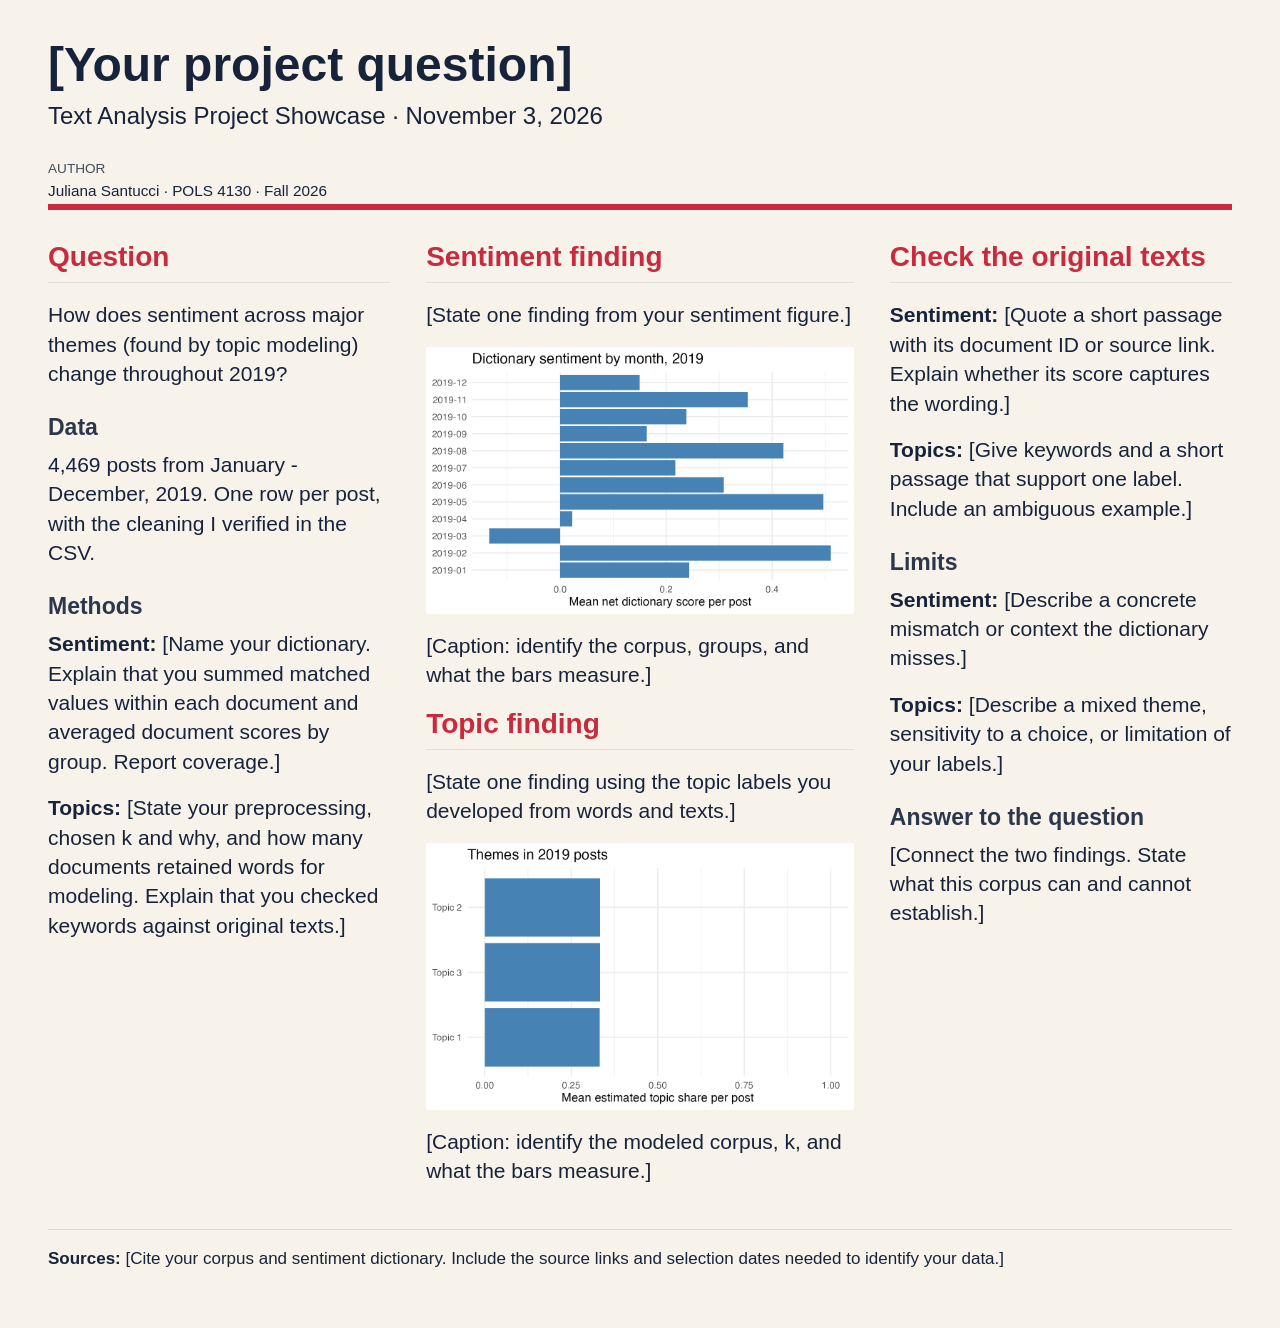
==== research_poster.html @ 929b528f "Add files via upload" ====
<!DOCTYPE html>
<html xmlns="http://www.w3.org/1999/xhtml" lang="en" xml:lang="en"><head>

<meta charset="utf-8">
<meta name="generator" content="quarto-1.9.36">

<meta name="viewport" content="width=device-width, initial-scale=1.0, user-scalable=yes">

<meta name="author" content="Juliana Santucci · POLS 4130 · Fall 2026">

<title>[Your project question]</title>
<style>

code{white-space: pre-wrap;}
span.smallcaps{font-variant: small-caps;}
div.columns{display: flex; gap: min(4vw, 1.5em);}
div.column{flex: auto; overflow-x: auto;}
div.hanging-indent{margin-left: 1.5em; text-indent: -1.5em;}
ul.task-list{list-style: none;}
ul.task-list li input[type="checkbox"] {
width: 0.8em;
margin: 0 0.8em 0.2em -1em;  vertical-align: middle;
}
</style>


<script>/*!
 * clipboard.js v2.0.11
 * https://clipboardjs.com/
 *
 * Licensed MIT © Zeno Rocha
 */
!function(t,e){"object"==typeof exports&&"object"==typeof module?module.exports=e():"function"==typeof define&&define.amd?define([],e):"object"==typeof exports?exports.ClipboardJS=e():t.ClipboardJS=e()}(this,function(){return n={686:function(t,e,n){"use strict";n.d(e,{default:function(){return b}});var e=n(279),i=n.n(e),e=n(370),u=n.n(e),e=n(817),r=n.n(e);function c(t){try{return document.execCommand(t)}catch(t){return}}var a=function(t){t=r()(t);return c("cut"),t};function o(t,e){var n,o,t=(n=t,o="rtl"===document.documentElement.getAttribute("dir"),(t=document.createElement("textarea")).style.fontSize="12pt",t.style.border="0",t.style.padding="0",t.style.margin="0",t.style.position="absolute",t.style[o?"right":"left"]="-9999px",o=window.pageYOffset||document.documentElement.scrollTop,t.style.top="".concat(o,"px"),t.setAttribute("readonly",""),t.value=n,t);return e.container.appendChild(t),e=r()(t),c("copy"),t.remove(),e}var f=function(t){var e=1<arguments.length&&void 0!==arguments[1]?arguments[1]:{container:document.body},n="";return"string"==typeof t?n=o(t,e):t instanceof HTMLInputElement&&!["text","search","url","tel","password"].includes(null==t?void 0:t.type)?n=o(t.value,e):(n=r()(t),c("copy")),n};function l(t){return(l="function"==typeof Symbol&&"symbol"==typeof Symbol.iterator?function(t){return typeof t}:function(t){return t&&"function"==typeof Symbol&&t.constructor===Symbol&&t!==Symbol.prototype?"symbol":typeof t})(t)}var s=function(){var t=0<arguments.length&&void 0!==arguments[0]?arguments[0]:{},e=t.action,n=void 0===e?"copy":e,o=t.container,e=t.target,t=t.text;if("copy"!==n&&"cut"!==n)throw new Error('Invalid "action" value, use either "copy" or "cut"');if(void 0!==e){if(!e||"object"!==l(e)||1!==e.nodeType)throw new Error('Invalid "target" value, use a valid Element');if("copy"===n&&e.hasAttribute("disabled"))throw new Error('Invalid "target" attribute. Please use "readonly" instead of "disabled" attribute');if("cut"===n&&(e.hasAttribute("readonly")||e.hasAttribute("disabled")))throw new Error('Invalid "target" attribute. You can\'t cut text from elements with "readonly" or "disabled" attributes')}return t?f(t,{container:o}):e?"cut"===n?a(e):f(e,{container:o}):void 0};function p(t){return(p="function"==typeof Symbol&&"symbol"==typeof Symbol.iterator?function(t){return typeof t}:function(t){return t&&"function"==typeof Symbol&&t.constructor===Symbol&&t!==Symbol.prototype?"symbol":typeof t})(t)}function d(t,e){for(var n=0;n<e.length;n++){var o=e[n];o.enumerable=o.enumerable||!1,o.configurable=!0,"value"in o&&(o.writable=!0),Object.defineProperty(t,o.key,o)}}function y(t,e){return(y=Object.setPrototypeOf||function(t,e){return t.__proto__=e,t})(t,e)}function h(n){var o=function(){if("undefined"==typeof Reflect||!Reflect.construct)return!1;if(Reflect.construct.sham)return!1;if("function"==typeof Proxy)return!0;try{return Date.prototype.toString.call(Reflect.construct(Date,[],function(){})),!0}catch(t){return!1}}();return function(){var t,e=v(n);return t=o?(t=v(this).constructor,Reflect.construct(e,arguments,t)):e.apply(this,arguments),e=this,!(t=t)||"object"!==p(t)&&"function"!=typeof t?function(t){if(void 0!==t)return t;throw new ReferenceError("this hasn't been initialised - super() hasn't been called")}(e):t}}function v(t){return(v=Object.setPrototypeOf?Object.getPrototypeOf:function(t){return t.__proto__||Object.getPrototypeOf(t)})(t)}function m(t,e){t="data-clipboard-".concat(t);if(e.hasAttribute(t))return e.getAttribute(t)}var b=function(){!function(t,e){if("function"!=typeof e&&null!==e)throw new TypeError("Super expression must either be null or a function");t.prototype=Object.create(e&&e.prototype,{constructor:{value:t,writable:!0,configurable:!0}}),e&&y(t,e)}(r,i());var t,e,n,o=h(r);function r(t,e){var n;return function(t){if(!(t instanceof r))throw new TypeError("Cannot call a class as a function")}(this),(n=o.call(this)).resolveOptions(e),n.listenClick(t),n}return t=r,n=[{key:"copy",value:function(t){var e=1<arguments.length&&void 0!==arguments[1]?arguments[1]:{container:document.body};return f(t,e)}},{key:"cut",value:function(t){return a(t)}},{key:"isSupported",value:function(){var t=0<arguments.length&&void 0!==arguments[0]?arguments[0]:["copy","cut"],t="string"==typeof t?[t]:t,e=!!document.queryCommandSupported;return t.forEach(function(t){e=e&&!!document.queryCommandSupported(t)}),e}}],(e=[{key:"resolveOptions",value:function(){var t=0<arguments.length&&void 0!==arguments[0]?arguments[0]:{};this.action="function"==typeof t.action?t.action:this.defaultAction,this.target="function"==typeof t.target?t.target:this.defaultTarget,this.text="function"==typeof t.text?t.text:this.defaultText,this.container="object"===p(t.container)?t.container:document.body}},{key:"listenClick",value:function(t){var e=this;this.listener=u()(t,"click",function(t){return e.onClick(t)})}},{key:"onClick",value:function(t){var e=t.delegateTarget||t.currentTarget,n=this.action(e)||"copy",t=s({action:n,container:this.container,target:this.target(e),text:this.text(e)});this.emit(t?"success":"error",{action:n,text:t,trigger:e,clearSelection:function(){e&&e.focus(),window.getSelection().removeAllRanges()}})}},{key:"defaultAction",value:function(t){return m("action",t)}},{key:"defaultTarget",value:function(t){t=m("target",t);if(t)return document.querySelector(t)}},{key:"defaultText",value:function(t){return m("text",t)}},{key:"destroy",value:function(){this.listener.destroy()}}])&&d(t.prototype,e),n&&d(t,n),r}()},828:function(t){var e;"undefined"==typeof Element||Element.prototype.matches||((e=Element.prototype).matches=e.matchesSelector||e.mozMatchesSelector||e.msMatchesSelector||e.oMatchesSelector||e.webkitMatchesSelector),t.exports=function(t,e){for(;t&&9!==t.nodeType;){if("function"==typeof t.matches&&t.matches(e))return t;t=t.parentNode}}},438:function(t,e,n){var u=n(828);function i(t,e,n,o,r){var i=function(e,n,t,o){return function(t){t.delegateTarget=u(t.target,n),t.delegateTarget&&o.call(e,t)}}.apply(this,arguments);return t.addEventListener(n,i,r),{destroy:function(){t.removeEventListener(n,i,r)}}}t.exports=function(t,e,n,o,r){return"function"==typeof t.addEventListener?i.apply(null,arguments):"function"==typeof n?i.bind(null,document).apply(null,arguments):("string"==typeof t&&(t=document.querySelectorAll(t)),Array.prototype.map.call(t,function(t){return i(t,e,n,o,r)}))}},879:function(t,n){n.node=function(t){return void 0!==t&&t instanceof HTMLElement&&1===t.nodeType},n.nodeList=function(t){var e=Object.prototype.toString.call(t);return void 0!==t&&("[object NodeList]"===e||"[object HTMLCollection]"===e)&&"length"in t&&(0===t.length||n.node(t[0]))},n.string=function(t){return"string"==typeof t||t instanceof String},n.fn=function(t){return"[object Function]"===Object.prototype.toString.call(t)}},370:function(t,e,n){var f=n(879),l=n(438);t.exports=function(t,e,n){if(!t&&!e&&!n)throw new Error("Missing required arguments");if(!f.string(e))throw new TypeError("Second argument must be a String");if(!f.fn(n))throw new TypeError("Third argument must be a Function");if(f.node(t))return c=e,a=n,(u=t).addEventListener(c,a),{destroy:function(){u.removeEventListener(c,a)}};if(f.nodeList(t))return o=t,r=e,i=n,Array.prototype.forEach.call(o,function(t){t.addEventListener(r,i)}),{destroy:function(){Array.prototype.forEach.call(o,function(t){t.removeEventListener(r,i)})}};if(f.string(t))return t=t,e=e,n=n,l(document.body,t,e,n);throw new TypeError("First argument must be a String, HTMLElement, HTMLCollection, or NodeList");var o,r,i,u,c,a}},817:function(t){t.exports=function(t){var e,n="SELECT"===t.nodeName?(t.focus(),t.value):"INPUT"===t.nodeName||"TEXTAREA"===t.nodeName?((e=t.hasAttribute("readonly"))||t.setAttribute("readonly",""),t.select(),t.setSelectionRange(0,t.value.length),e||t.removeAttribute("readonly"),t.value):(t.hasAttribute("contenteditable")&&t.focus(),n=window.getSelection(),(e=document.createRange()).selectNodeContents(t),n.removeAllRanges(),n.addRange(e),n.toString());return n}},279:function(t){function e(){}e.prototype={on:function(t,e,n){var o=this.e||(this.e={});return(o[t]||(o[t]=[])).push({fn:e,ctx:n}),this},once:function(t,e,n){var o=this;function r(){o.off(t,r),e.apply(n,arguments)}return r._=e,this.on(t,r,n)},emit:function(t){for(var e=[].slice.call(arguments,1),n=((this.e||(this.e={}))[t]||[]).slice(),o=0,r=n.length;o<r;o++)n[o].fn.apply(n[o].ctx,e);return this},off:function(t,e){var n=this.e||(this.e={}),o=n[t],r=[];if(o&&e)for(var i=0,u=o.length;i<u;i++)o[i].fn!==e&&o[i].fn._!==e&&r.push(o[i]);return r.length?n[t]=r:delete n[t],this}},t.exports=e,t.exports.TinyEmitter=e}},r={},o.n=function(t){var e=t&&t.__esModule?function(){return t.default}:function(){return t};return o.d(e,{a:e}),e},o.d=function(t,e){for(var n in e)o.o(e,n)&&!o.o(t,n)&&Object.defineProperty(t,n,{enumerable:!0,get:e[n]})},o.o=function(t,e){return Object.prototype.hasOwnProperty.call(t,e)},o(686).default;function o(t){if(r[t])return r[t].exports;var e=r[t]={exports:{}};return n[t](e,e.exports,o),e.exports}var n,r});</script>
<script src="[data-uri]" type="module"></script>
<script src="[data-uri]" type="module"></script>
<script>/**
 * @popperjs/core v2.11.7 - MIT License
 */

!function(e,t){"object"==typeof exports&&"undefined"!=typeof module?t(exports):"function"==typeof define&&define.amd?define(["exports"],t):t((e="undefined"!=typeof globalThis?globalThis:e||self).Popper={})}(this,(function(e){"use strict";function t(e){if(null==e)return window;if("[object Window]"!==e.toString()){var t=e.ownerDocument;return t&&t.defaultView||window}return e}function n(e){return e instanceof t(e).Element||e instanceof Element}function r(e){return e instanceof t(e).HTMLElement||e instanceof HTMLElement}function o(e){return"undefined"!=typeof ShadowRoot&&(e instanceof t(e).ShadowRoot||e instanceof ShadowRoot)}var i=Math.max,a=Math.min,s=Math.round;function f(){var e=navigator.userAgentData;return null!=e&&e.brands&&Array.isArray(e.brands)?e.brands.map((function(e){return e.brand+"/"+e.version})).join(" "):navigator.userAgent}function c(){return!/^((?!chrome|android).)*safari/i.test(f())}function p(e,o,i){void 0===o&&(o=!1),void 0===i&&(i=!1);var a=e.getBoundingClientRect(),f=1,p=1;o&&r(e)&&(f=e.offsetWidth>0&&s(a.width)/e.offsetWidth||1,p=e.offsetHeight>0&&s(a.height)/e.offsetHeight||1);var u=(n(e)?t(e):window).visualViewport,l=!c()&&i,d=(a.left+(l&&u?u.offsetLeft:0))/f,h=(a.top+(l&&u?u.offsetTop:0))/p,m=a.width/f,v=a.height/p;return{width:m,height:v,top:h,right:d+m,bottom:h+v,left:d,x:d,y:h}}function u(e){var n=t(e);return{scrollLeft:n.pageXOffset,scrollTop:n.pageYOffset}}function l(e){return e?(e.nodeName||"").toLowerCase():null}function d(e){return((n(e)?e.ownerDocument:e.document)||window.document).documentElement}function h(e){return p(d(e)).left+u(e).scrollLeft}function m(e){return t(e).getComputedStyle(e)}function v(e){var t=m(e),n=t.overflow,r=t.overflowX,o=t.overflowY;return/auto|scroll|overlay|hidden/.test(n+o+r)}function y(e,n,o){void 0===o&&(o=!1);var i,a,f=r(n),c=r(n)&&function(e){var t=e.getBoundingClientRect(),n=s(t.width)/e.offsetWidth||1,r=s(t.height)/e.offsetHeight||1;return 1!==n||1!==r}(n),m=d(n),y=p(e,c,o),g={scrollLeft:0,scrollTop:0},b={x:0,y:0};return(f||!f&&!o)&&(("body"!==l(n)||v(m))&&(g=(i=n)!==t(i)&&r(i)?{scrollLeft:(a=i).scrollLeft,scrollTop:a.scrollTop}:u(i)),r(n)?((b=p(n,!0)).x+=n.clientLeft,b.y+=n.clientTop):m&&(b.x=h(m))),{x:y.left+g.scrollLeft-b.x,y:y.top+g.scrollTop-b.y,width:y.width,height:y.height}}function g(e){var t=p(e),n=e.offsetWidth,r=e.offsetHeight;return Math.abs(t.width-n)<=1&&(n=t.width),Math.abs(t.height-r)<=1&&(r=t.height),{x:e.offsetLeft,y:e.offsetTop,width:n,height:r}}function b(e){return"html"===l(e)?e:e.assignedSlot||e.parentNode||(o(e)?e.host:null)||d(e)}function x(e){return["html","body","#document"].indexOf(l(e))>=0?e.ownerDocument.body:r(e)&&v(e)?e:x(b(e))}function w(e,n){var r;void 0===n&&(n=[]);var o=x(e),i=o===(null==(r=e.ownerDocument)?void 0:r.body),a=t(o),s=i?[a].concat(a.visualViewport||[],v(o)?o:[]):o,f=n.concat(s);return i?f:f.concat(w(b(s)))}function O(e){return["table","td","th"].indexOf(l(e))>=0}function j(e){return r(e)&&"fixed"!==m(e).position?e.offsetParent:null}function E(e){for(var n=t(e),i=j(e);i&&O(i)&&"static"===m(i).position;)i=j(i);return i&&("html"===l(i)||"body"===l(i)&&"static"===m(i).position)?n:i||function(e){var t=/firefox/i.test(f());if(/Trident/i.test(f())&&r(e)&&"fixed"===m(e).position)return null;var n=b(e);for(o(n)&&(n=n.host);r(n)&&["html","body"].indexOf(l(n))<0;){var i=m(n);if("none"!==i.transform||"none"!==i.perspective||"paint"===i.contain||-1!==["transform","perspective"].indexOf(i.willChange)||t&&"filter"===i.willChange||t&&i.filter&&"none"!==i.filter)return n;n=n.parentNode}return null}(e)||n}var D="top",A="bottom",L="right",P="left",M="auto",k=[D,A,L,P],W="start",B="end",H="viewport",T="popper",R=k.reduce((function(e,t){return e.concat([t+"-"+W,t+"-"+B])}),[]),S=[].concat(k,[M]).reduce((function(e,t){return e.concat([t,t+"-"+W,t+"-"+B])}),[]),V=["beforeRead","read","afterRead","beforeMain","main","afterMain","beforeWrite","write","afterWrite"];function q(e){var t=new Map,n=new Set,r=[];function o(e){n.add(e.name),[].concat(e.requires||[],e.requiresIfExists||[]).forEach((function(e){if(!n.has(e)){var r=t.get(e);r&&o(r)}})),r.push(e)}return e.forEach((function(e){t.set(e.name,e)})),e.forEach((function(e){n.has(e.name)||o(e)})),r}function C(e){return e.split("-")[0]}function N(e,t){var n=t.getRootNode&&t.getRootNode();if(e.contains(t))return!0;if(n&&o(n)){var r=t;do{if(r&&e.isSameNode(r))return!0;r=r.parentNode||r.host}while(r)}return!1}function I(e){return Object.assign({},e,{left:e.x,top:e.y,right:e.x+e.width,bottom:e.y+e.height})}function _(e,r,o){return r===H?I(function(e,n){var r=t(e),o=d(e),i=r.visualViewport,a=o.clientWidth,s=o.clientHeight,f=0,p=0;if(i){a=i.width,s=i.height;var u=c();(u||!u&&"fixed"===n)&&(f=i.offsetLeft,p=i.offsetTop)}return{width:a,height:s,x:f+h(e),y:p}}(e,o)):n(r)?function(e,t){var n=p(e,!1,"fixed"===t);return n.top=n.top+e.clientTop,n.left=n.left+e.clientLeft,n.bottom=n.top+e.clientHeight,n.right=n.left+e.clientWidth,n.width=e.clientWidth,n.height=e.clientHeight,n.x=n.left,n.y=n.top,n}(r,o):I(function(e){var t,n=d(e),r=u(e),o=null==(t=e.ownerDocument)?void 0:t.body,a=i(n.scrollWidth,n.clientWidth,o?o.scrollWidth:0,o?o.clientWidth:0),s=i(n.scrollHeight,n.clientHeight,o?o.scrollHeight:0,o?o.clientHeight:0),f=-r.scrollLeft+h(e),c=-r.scrollTop;return"rtl"===m(o||n).direction&&(f+=i(n.clientWidth,o?o.clientWidth:0)-a),{width:a,height:s,x:f,y:c}}(d(e)))}function F(e,t,o,s){var f="clippingParents"===t?function(e){var t=w(b(e)),o=["absolute","fixed"].indexOf(m(e).position)>=0&&r(e)?E(e):e;return n(o)?t.filter((function(e){return n(e)&&N(e,o)&&"body"!==l(e)})):[]}(e):[].concat(t),c=[].concat(f,[o]),p=c[0],u=c.reduce((function(t,n){var r=_(e,n,s);return t.top=i(r.top,t.top),t.right=a(r.right,t.right),t.bottom=a(r.bottom,t.bottom),t.left=i(r.left,t.left),t}),_(e,p,s));return u.width=u.right-u.left,u.height=u.bottom-u.top,u.x=u.left,u.y=u.top,u}function U(e){return e.split("-")[1]}function z(e){return["top","bottom"].indexOf(e)>=0?"x":"y"}function X(e){var t,n=e.reference,r=e.element,o=e.placement,i=o?C(o):null,a=o?U(o):null,s=n.x+n.width/2-r.width/2,f=n.y+n.height/2-r.height/2;switch(i){case D:t={x:s,y:n.y-r.height};break;case A:t={x:s,y:n.y+n.height};break;case L:t={x:n.x+n.width,y:f};break;case P:t={x:n.x-r.width,y:f};break;default:t={x:n.x,y:n.y}}var c=i?z(i):null;if(null!=c){var p="y"===c?"height":"width";switch(a){case W:t[c]=t[c]-(n[p]/2-r[p]/2);break;case B:t[c]=t[c]+(n[p]/2-r[p]/2)}}return t}function Y(e){return Object.assign({},{top:0,right:0,bottom:0,left:0},e)}function G(e,t){return t.reduce((function(t,n){return t[n]=e,t}),{})}function J(e,t){void 0===t&&(t={});var r=t,o=r.placement,i=void 0===o?e.placement:o,a=r.strategy,s=void 0===a?e.strategy:a,f=r.boundary,c=void 0===f?"clippingParents":f,u=r.rootBoundary,l=void 0===u?H:u,h=r.elementContext,m=void 0===h?T:h,v=r.altBoundary,y=void 0!==v&&v,g=r.padding,b=void 0===g?0:g,x=Y("number"!=typeof b?b:G(b,k)),w=m===T?"reference":T,O=e.rects.popper,j=e.elements[y?w:m],E=F(n(j)?j:j.contextElement||d(e.elements.popper),c,l,s),P=p(e.elements.reference),M=X({reference:P,element:O,strategy:"absolute",placement:i}),W=I(Object.assign({},O,M)),B=m===T?W:P,R={top:E.top-B.top+x.top,bottom:B.bottom-E.bottom+x.bottom,left:E.left-B.left+x.left,right:B.right-E.right+x.right},S=e.modifiersData.offset;if(m===T&&S){var V=S[i];Object.keys(R).forEach((function(e){var t=[L,A].indexOf(e)>=0?1:-1,n=[D,A].indexOf(e)>=0?"y":"x";R[e]+=V[n]*t}))}return R}var K={placement:"bottom",modifiers:[],strategy:"absolute"};function Q(){for(var e=arguments.length,t=new Array(e),n=0;n<e;n++)t[n]=arguments[n];return!t.some((function(e){return!(e&&"function"==typeof e.getBoundingClientRect)}))}function Z(e){void 0===e&&(e={});var t=e,r=t.defaultModifiers,o=void 0===r?[]:r,i=t.defaultOptions,a=void 0===i?K:i;return function(e,t,r){void 0===r&&(r=a);var i,s,f={placement:"bottom",orderedModifiers:[],options:Object.assign({},K,a),modifiersData:{},elements:{reference:e,popper:t},attributes:{},styles:{}},c=[],p=!1,u={state:f,setOptions:function(r){var i="function"==typeof r?r(f.options):r;l(),f.options=Object.assign({},a,f.options,i),f.scrollParents={reference:n(e)?w(e):e.contextElement?w(e.contextElement):[],popper:w(t)};var s,p,d=function(e){var t=q(e);return V.reduce((function(e,n){return e.concat(t.filter((function(e){return e.phase===n})))}),[])}((s=[].concat(o,f.options.modifiers),p=s.reduce((function(e,t){var n=e[t.name];return e[t.name]=n?Object.assign({},n,t,{options:Object.assign({},n.options,t.options),data:Object.assign({},n.data,t.data)}):t,e}),{}),Object.keys(p).map((function(e){return p[e]}))));return f.orderedModifiers=d.filter((function(e){return e.enabled})),f.orderedModifiers.forEach((function(e){var t=e.name,n=e.options,r=void 0===n?{}:n,o=e.effect;if("function"==typeof o){var i=o({state:f,name:t,instance:u,options:r}),a=function(){};c.push(i||a)}})),u.update()},forceUpdate:function(){if(!p){var e=f.elements,t=e.reference,n=e.popper;if(Q(t,n)){f.rects={reference:y(t,E(n),"fixed"===f.options.strategy),popper:g(n)},f.reset=!1,f.placement=f.options.placement,f.orderedModifiers.forEach((function(e){return f.modifiersData[e.name]=Object.assign({},e.data)}));for(var r=0;r<f.orderedModifiers.length;r++)if(!0!==f.reset){var o=f.orderedModifiers[r],i=o.fn,a=o.options,s=void 0===a?{}:a,c=o.name;"function"==typeof i&&(f=i({state:f,options:s,name:c,instance:u})||f)}else f.reset=!1,r=-1}}},update:(i=function(){return new Promise((function(e){u.forceUpdate(),e(f)}))},function(){return s||(s=new Promise((function(e){Promise.resolve().then((function(){s=void 0,e(i())}))}))),s}),destroy:function(){l(),p=!0}};if(!Q(e,t))return u;function l(){c.forEach((function(e){return e()})),c=[]}return u.setOptions(r).then((function(e){!p&&r.onFirstUpdate&&r.onFirstUpdate(e)})),u}}var $={passive:!0};var ee={name:"eventListeners",enabled:!0,phase:"write",fn:function(){},effect:function(e){var n=e.state,r=e.instance,o=e.options,i=o.scroll,a=void 0===i||i,s=o.resize,f=void 0===s||s,c=t(n.elements.popper),p=[].concat(n.scrollParents.reference,n.scrollParents.popper);return a&&p.forEach((function(e){e.addEventListener("scroll",r.update,$)})),f&&c.addEventListener("resize",r.update,$),function(){a&&p.forEach((function(e){e.removeEventListener("scroll",r.update,$)})),f&&c.removeEventListener("resize",r.update,$)}},data:{}};var te={name:"popperOffsets",enabled:!0,phase:"read",fn:function(e){var t=e.state,n=e.name;t.modifiersData[n]=X({reference:t.rects.reference,element:t.rects.popper,strategy:"absolute",placement:t.placement})},data:{}},ne={top:"auto",right:"auto",bottom:"auto",left:"auto"};function re(e){var n,r=e.popper,o=e.popperRect,i=e.placement,a=e.variation,f=e.offsets,c=e.position,p=e.gpuAcceleration,u=e.adaptive,l=e.roundOffsets,h=e.isFixed,v=f.x,y=void 0===v?0:v,g=f.y,b=void 0===g?0:g,x="function"==typeof l?l({x:y,y:b}):{x:y,y:b};y=x.x,b=x.y;var w=f.hasOwnProperty("x"),O=f.hasOwnProperty("y"),j=P,M=D,k=window;if(u){var W=E(r),H="clientHeight",T="clientWidth";if(W===t(r)&&"static"!==m(W=d(r)).position&&"absolute"===c&&(H="scrollHeight",T="scrollWidth"),W=W,i===D||(i===P||i===L)&&a===B)M=A,b-=(h&&W===k&&k.visualViewport?k.visualViewport.height:W[H])-o.height,b*=p?1:-1;if(i===P||(i===D||i===A)&&a===B)j=L,y-=(h&&W===k&&k.visualViewport?k.visualViewport.width:W[T])-o.width,y*=p?1:-1}var R,S=Object.assign({position:c},u&&ne),V=!0===l?function(e,t){var n=e.x,r=e.y,o=t.devicePixelRatio||1;return{x:s(n*o)/o||0,y:s(r*o)/o||0}}({x:y,y:b},t(r)):{x:y,y:b};return y=V.x,b=V.y,p?Object.assign({},S,((R={})[M]=O?"0":"",R[j]=w?"0":"",R.transform=(k.devicePixelRatio||1)<=1?"translate("+y+"px, "+b+"px)":"translate3d("+y+"px, "+b+"px, 0)",R)):Object.assign({},S,((n={})[M]=O?b+"px":"",n[j]=w?y+"px":"",n.transform="",n))}var oe={name:"computeStyles",enabled:!0,phase:"beforeWrite",fn:function(e){var t=e.state,n=e.options,r=n.gpuAcceleration,o=void 0===r||r,i=n.adaptive,a=void 0===i||i,s=n.roundOffsets,f=void 0===s||s,c={placement:C(t.placement),variation:U(t.placement),popper:t.elements.popper,popperRect:t.rects.popper,gpuAcceleration:o,isFixed:"fixed"===t.options.strategy};null!=t.modifiersData.popperOffsets&&(t.styles.popper=Object.assign({},t.styles.popper,re(Object.assign({},c,{offsets:t.modifiersData.popperOffsets,position:t.options.strategy,adaptive:a,roundOffsets:f})))),null!=t.modifiersData.arrow&&(t.styles.arrow=Object.assign({},t.styles.arrow,re(Object.assign({},c,{offsets:t.modifiersData.arrow,position:"absolute",adaptive:!1,roundOffsets:f})))),t.attributes.popper=Object.assign({},t.attributes.popper,{"data-popper-placement":t.placement})},data:{}};var ie={name:"applyStyles",enabled:!0,phase:"write",fn:function(e){var t=e.state;Object.keys(t.elements).forEach((function(e){var n=t.styles[e]||{},o=t.attributes[e]||{},i=t.elements[e];r(i)&&l(i)&&(Object.assign(i.style,n),Object.keys(o).forEach((function(e){var t=o[e];!1===t?i.removeAttribute(e):i.setAttribute(e,!0===t?"":t)})))}))},effect:function(e){var t=e.state,n={popper:{position:t.options.strategy,left:"0",top:"0",margin:"0"},arrow:{position:"absolute"},reference:{}};return Object.assign(t.elements.popper.style,n.popper),t.styles=n,t.elements.arrow&&Object.assign(t.elements.arrow.style,n.arrow),function(){Object.keys(t.elements).forEach((function(e){var o=t.elements[e],i=t.attributes[e]||{},a=Object.keys(t.styles.hasOwnProperty(e)?t.styles[e]:n[e]).reduce((function(e,t){return e[t]="",e}),{});r(o)&&l(o)&&(Object.assign(o.style,a),Object.keys(i).forEach((function(e){o.removeAttribute(e)})))}))}},requires:["computeStyles"]};var ae={name:"offset",enabled:!0,phase:"main",requires:["popperOffsets"],fn:function(e){var t=e.state,n=e.options,r=e.name,o=n.offset,i=void 0===o?[0,0]:o,a=S.reduce((function(e,n){return e[n]=function(e,t,n){var r=C(e),o=[P,D].indexOf(r)>=0?-1:1,i="function"==typeof n?n(Object.assign({},t,{placement:e})):n,a=i[0],s=i[1];return a=a||0,s=(s||0)*o,[P,L].indexOf(r)>=0?{x:s,y:a}:{x:a,y:s}}(n,t.rects,i),e}),{}),s=a[t.placement],f=s.x,c=s.y;null!=t.modifiersData.popperOffsets&&(t.modifiersData.popperOffsets.x+=f,t.modifiersData.popperOffsets.y+=c),t.modifiersData[r]=a}},se={left:"right",right:"left",bottom:"top",top:"bottom"};function fe(e){return e.replace(/left|right|bottom|top/g,(function(e){return se[e]}))}var ce={start:"end",end:"start"};function pe(e){return e.replace(/start|end/g,(function(e){return ce[e]}))}function ue(e,t){void 0===t&&(t={});var n=t,r=n.placement,o=n.boundary,i=n.rootBoundary,a=n.padding,s=n.flipVariations,f=n.allowedAutoPlacements,c=void 0===f?S:f,p=U(r),u=p?s?R:R.filter((function(e){return U(e)===p})):k,l=u.filter((function(e){return c.indexOf(e)>=0}));0===l.length&&(l=u);var d=l.reduce((function(t,n){return t[n]=J(e,{placement:n,boundary:o,rootBoundary:i,padding:a})[C(n)],t}),{});return Object.keys(d).sort((function(e,t){return d[e]-d[t]}))}var le={name:"flip",enabled:!0,phase:"main",fn:function(e){var t=e.state,n=e.options,r=e.name;if(!t.modifiersData[r]._skip){for(var o=n.mainAxis,i=void 0===o||o,a=n.altAxis,s=void 0===a||a,f=n.fallbackPlacements,c=n.padding,p=n.boundary,u=n.rootBoundary,l=n.altBoundary,d=n.flipVariations,h=void 0===d||d,m=n.allowedAutoPlacements,v=t.options.placement,y=C(v),g=f||(y===v||!h?[fe(v)]:function(e){if(C(e)===M)return[];var t=fe(e);return[pe(e),t,pe(t)]}(v)),b=[v].concat(g).reduce((function(e,n){return e.concat(C(n)===M?ue(t,{placement:n,boundary:p,rootBoundary:u,padding:c,flipVariations:h,allowedAutoPlacements:m}):n)}),[]),x=t.rects.reference,w=t.rects.popper,O=new Map,j=!0,E=b[0],k=0;k<b.length;k++){var B=b[k],H=C(B),T=U(B)===W,R=[D,A].indexOf(H)>=0,S=R?"width":"height",V=J(t,{placement:B,boundary:p,rootBoundary:u,altBoundary:l,padding:c}),q=R?T?L:P:T?A:D;x[S]>w[S]&&(q=fe(q));var N=fe(q),I=[];if(i&&I.push(V[H]<=0),s&&I.push(V[q]<=0,V[N]<=0),I.every((function(e){return e}))){E=B,j=!1;break}O.set(B,I)}if(j)for(var _=function(e){var t=b.find((function(t){var n=O.get(t);if(n)return n.slice(0,e).every((function(e){return e}))}));if(t)return E=t,"break"},F=h?3:1;F>0;F--){if("break"===_(F))break}t.placement!==E&&(t.modifiersData[r]._skip=!0,t.placement=E,t.reset=!0)}},requiresIfExists:["offset"],data:{_skip:!1}};function de(e,t,n){return i(e,a(t,n))}var he={name:"preventOverflow",enabled:!0,phase:"main",fn:function(e){var t=e.state,n=e.options,r=e.name,o=n.mainAxis,s=void 0===o||o,f=n.altAxis,c=void 0!==f&&f,p=n.boundary,u=n.rootBoundary,l=n.altBoundary,d=n.padding,h=n.tether,m=void 0===h||h,v=n.tetherOffset,y=void 0===v?0:v,b=J(t,{boundary:p,rootBoundary:u,padding:d,altBoundary:l}),x=C(t.placement),w=U(t.placement),O=!w,j=z(x),M="x"===j?"y":"x",k=t.modifiersData.popperOffsets,B=t.rects.reference,H=t.rects.popper,T="function"==typeof y?y(Object.assign({},t.rects,{placement:t.placement})):y,R="number"==typeof T?{mainAxis:T,altAxis:T}:Object.assign({mainAxis:0,altAxis:0},T),S=t.modifiersData.offset?t.modifiersData.offset[t.placement]:null,V={x:0,y:0};if(k){if(s){var q,N="y"===j?D:P,I="y"===j?A:L,_="y"===j?"height":"width",F=k[j],X=F+b[N],Y=F-b[I],G=m?-H[_]/2:0,K=w===W?B[_]:H[_],Q=w===W?-H[_]:-B[_],Z=t.elements.arrow,$=m&&Z?g(Z):{width:0,height:0},ee=t.modifiersData["arrow#persistent"]?t.modifiersData["arrow#persistent"].padding:{top:0,right:0,bottom:0,left:0},te=ee[N],ne=ee[I],re=de(0,B[_],$[_]),oe=O?B[_]/2-G-re-te-R.mainAxis:K-re-te-R.mainAxis,ie=O?-B[_]/2+G+re+ne+R.mainAxis:Q+re+ne+R.mainAxis,ae=t.elements.arrow&&E(t.elements.arrow),se=ae?"y"===j?ae.clientTop||0:ae.clientLeft||0:0,fe=null!=(q=null==S?void 0:S[j])?q:0,ce=F+ie-fe,pe=de(m?a(X,F+oe-fe-se):X,F,m?i(Y,ce):Y);k[j]=pe,V[j]=pe-F}if(c){var ue,le="x"===j?D:P,he="x"===j?A:L,me=k[M],ve="y"===M?"height":"width",ye=me+b[le],ge=me-b[he],be=-1!==[D,P].indexOf(x),xe=null!=(ue=null==S?void 0:S[M])?ue:0,we=be?ye:me-B[ve]-H[ve]-xe+R.altAxis,Oe=be?me+B[ve]+H[ve]-xe-R.altAxis:ge,je=m&&be?function(e,t,n){var r=de(e,t,n);return r>n?n:r}(we,me,Oe):de(m?we:ye,me,m?Oe:ge);k[M]=je,V[M]=je-me}t.modifiersData[r]=V}},requiresIfExists:["offset"]};var me={name:"arrow",enabled:!0,phase:"main",fn:function(e){var t,n=e.state,r=e.name,o=e.options,i=n.elements.arrow,a=n.modifiersData.popperOffsets,s=C(n.placement),f=z(s),c=[P,L].indexOf(s)>=0?"height":"width";if(i&&a){var p=function(e,t){return Y("number"!=typeof(e="function"==typeof e?e(Object.assign({},t.rects,{placement:t.placement})):e)?e:G(e,k))}(o.padding,n),u=g(i),l="y"===f?D:P,d="y"===f?A:L,h=n.rects.reference[c]+n.rects.reference[f]-a[f]-n.rects.popper[c],m=a[f]-n.rects.reference[f],v=E(i),y=v?"y"===f?v.clientHeight||0:v.clientWidth||0:0,b=h/2-m/2,x=p[l],w=y-u[c]-p[d],O=y/2-u[c]/2+b,j=de(x,O,w),M=f;n.modifiersData[r]=((t={})[M]=j,t.centerOffset=j-O,t)}},effect:function(e){var t=e.state,n=e.options.element,r=void 0===n?"[data-popper-arrow]":n;null!=r&&("string"!=typeof r||(r=t.elements.popper.querySelector(r)))&&N(t.elements.popper,r)&&(t.elements.arrow=r)},requires:["popperOffsets"],requiresIfExists:["preventOverflow"]};function ve(e,t,n){return void 0===n&&(n={x:0,y:0}),{top:e.top-t.height-n.y,right:e.right-t.width+n.x,bottom:e.bottom-t.height+n.y,left:e.left-t.width-n.x}}function ye(e){return[D,L,A,P].some((function(t){return e[t]>=0}))}var ge={name:"hide",enabled:!0,phase:"main",requiresIfExists:["preventOverflow"],fn:function(e){var t=e.state,n=e.name,r=t.rects.reference,o=t.rects.popper,i=t.modifiersData.preventOverflow,a=J(t,{elementContext:"reference"}),s=J(t,{altBoundary:!0}),f=ve(a,r),c=ve(s,o,i),p=ye(f),u=ye(c);t.modifiersData[n]={referenceClippingOffsets:f,popperEscapeOffsets:c,isReferenceHidden:p,hasPopperEscaped:u},t.attributes.popper=Object.assign({},t.attributes.popper,{"data-popper-reference-hidden":p,"data-popper-escaped":u})}},be=Z({defaultModifiers:[ee,te,oe,ie]}),xe=[ee,te,oe,ie,ae,le,he,me,ge],we=Z({defaultModifiers:xe});e.applyStyles=ie,e.arrow=me,e.computeStyles=oe,e.createPopper=we,e.createPopperLite=be,e.defaultModifiers=xe,e.detectOverflow=J,e.eventListeners=ee,e.flip=le,e.hide=ge,e.offset=ae,e.popperGenerator=Z,e.popperOffsets=te,e.preventOverflow=he,Object.defineProperty(e,"__esModule",{value:!0})}));

</script>
<script>!function(e,t){"object"==typeof exports&&"undefined"!=typeof module?module.exports=t(require("@popperjs/core")):"function"==typeof define&&define.amd?define(["@popperjs/core"],t):(e=e||self).tippy=t(e.Popper)}(this,(function(e){"use strict";var t={passive:!0,capture:!0},n=function(){return document.body};function r(e,t,n){if(Array.isArray(e)){var r=e[t];return null==r?Array.isArray(n)?n[t]:n:r}return e}function o(e,t){var n={}.toString.call(e);return 0===n.indexOf("[object")&&n.indexOf(t+"]")>-1}function i(e,t){return"function"==typeof e?e.apply(void 0,t):e}function a(e,t){return 0===t?e:function(r){clearTimeout(n),n=setTimeout((function(){e(r)}),t)};var n}function s(e,t){var n=Object.assign({},e);return t.forEach((function(e){delete n[e]})),n}function u(e){return[].concat(e)}function c(e,t){-1===e.indexOf(t)&&e.push(t)}function p(e){return e.split("-")[0]}function f(e){return[].slice.call(e)}function l(e){return Object.keys(e).reduce((function(t,n){return void 0!==e[n]&&(t[n]=e[n]),t}),{})}function d(){return document.createElement("div")}function v(e){return["Element","Fragment"].some((function(t){return o(e,t)}))}function m(e){return o(e,"MouseEvent")}function g(e){return!(!e||!e._tippy||e._tippy.reference!==e)}function h(e){return v(e)?[e]:function(e){return o(e,"NodeList")}(e)?f(e):Array.isArray(e)?e:f(document.querySelectorAll(e))}function b(e,t){e.forEach((function(e){e&&(e.style.transitionDuration=t+"ms")}))}function y(e,t){e.forEach((function(e){e&&e.setAttribute("data-state",t)}))}function w(e){var t,n=u(e)[0];return null!=n&&null!=(t=n.ownerDocument)&&t.body?n.ownerDocument:document}function E(e,t,n){var r=t+"EventListener";["transitionend","webkitTransitionEnd"].forEach((function(t){e[r](t,n)}))}function O(e,t){for(var n=t;n;){var r;if(e.contains(n))return!0;n=null==n.getRootNode||null==(r=n.getRootNode())?void 0:r.host}return!1}var x={isTouch:!1},C=0;function T(){x.isTouch||(x.isTouch=!0,window.performance&&document.addEventListener("mousemove",A))}function A(){var e=performance.now();e-C<20&&(x.isTouch=!1,document.removeEventListener("mousemove",A)),C=e}function L(){var e=document.activeElement;if(g(e)){var t=e._tippy;e.blur&&!t.state.isVisible&&e.blur()}}var D=!!("undefined"!=typeof window&&"undefined"!=typeof document)&&!!window.msCrypto,R=Object.assign({appendTo:n,aria:{content:"auto",expanded:"auto"},delay:0,duration:[300,250],getReferenceClientRect:null,hideOnClick:!0,ignoreAttributes:!1,interactive:!1,interactiveBorder:2,interactiveDebounce:0,moveTransition:"",offset:[0,10],onAfterUpdate:function(){},onBeforeUpdate:function(){},onCreate:function(){},onDestroy:function(){},onHidden:function(){},onHide:function(){},onMount:function(){},onShow:function(){},onShown:function(){},onTrigger:function(){},onUntrigger:function(){},onClickOutside:function(){},placement:"top",plugins:[],popperOptions:{},render:null,showOnCreate:!1,touch:!0,trigger:"mouseenter focus",triggerTarget:null},{animateFill:!1,followCursor:!1,inlinePositioning:!1,sticky:!1},{allowHTML:!1,animation:"fade",arrow:!0,content:"",inertia:!1,maxWidth:350,role:"tooltip",theme:"",zIndex:9999}),k=Object.keys(R);function P(e){var t=(e.plugins||[]).reduce((function(t,n){var r,o=n.name,i=n.defaultValue;o&&(t[o]=void 0!==e[o]?e[o]:null!=(r=R[o])?r:i);return t}),{});return Object.assign({},e,t)}function j(e,t){var n=Object.assign({},t,{content:i(t.content,[e])},t.ignoreAttributes?{}:function(e,t){return(t?Object.keys(P(Object.assign({},R,{plugins:t}))):k).reduce((function(t,n){var r=(e.getAttribute("data-tippy-"+n)||"").trim();if(!r)return t;if("content"===n)t[n]=r;else try{t[n]=JSON.parse(r)}catch(e){t[n]=r}return t}),{})}(e,t.plugins));return n.aria=Object.assign({},R.aria,n.aria),n.aria={expanded:"auto"===n.aria.expanded?t.interactive:n.aria.expanded,content:"auto"===n.aria.content?t.interactive?null:"describedby":n.aria.content},n}function M(e,t){e.innerHTML=t}function V(e){var t=d();return!0===e?t.className="tippy-arrow":(t.className="tippy-svg-arrow",v(e)?t.appendChild(e):M(t,e)),t}function I(e,t){v(t.content)?(M(e,""),e.appendChild(t.content)):"function"!=typeof t.content&&(t.allowHTML?M(e,t.content):e.textContent=t.content)}function S(e){var t=e.firstElementChild,n=f(t.children);return{box:t,content:n.find((function(e){return e.classList.contains("tippy-content")})),arrow:n.find((function(e){return e.classList.contains("tippy-arrow")||e.classList.contains("tippy-svg-arrow")})),backdrop:n.find((function(e){return e.classList.contains("tippy-backdrop")}))}}function N(e){var t=d(),n=d();n.className="tippy-box",n.setAttribute("data-state","hidden"),n.setAttribute("tabindex","-1");var r=d();function o(n,r){var o=S(t),i=o.box,a=o.content,s=o.arrow;r.theme?i.setAttribute("data-theme",r.theme):i.removeAttribute("data-theme"),"string"==typeof r.animation?i.setAttribute("data-animation",r.animation):i.removeAttribute("data-animation"),r.inertia?i.setAttribute("data-inertia",""):i.removeAttribute("data-inertia"),i.style.maxWidth="number"==typeof r.maxWidth?r.maxWidth+"px":r.maxWidth,r.role?i.setAttribute("role",r.role):i.removeAttribute("role"),n.content===r.content&&n.allowHTML===r.allowHTML||I(a,e.props),r.arrow?s?n.arrow!==r.arrow&&(i.removeChild(s),i.appendChild(V(r.arrow))):i.appendChild(V(r.arrow)):s&&i.removeChild(s)}return r.className="tippy-content",r.setAttribute("data-state","hidden"),I(r,e.props),t.appendChild(n),n.appendChild(r),o(e.props,e.props),{popper:t,onUpdate:o}}N.$$tippy=!0;var B=1,H=[],U=[];function _(o,s){var v,g,h,C,T,A,L,k,M=j(o,Object.assign({},R,P(l(s)))),V=!1,I=!1,N=!1,_=!1,F=[],W=a(we,M.interactiveDebounce),X=B++,Y=(k=M.plugins).filter((function(e,t){return k.indexOf(e)===t})),$={id:X,reference:o,popper:d(),popperInstance:null,props:M,state:{isEnabled:!0,isVisible:!1,isDestroyed:!1,isMounted:!1,isShown:!1},plugins:Y,clearDelayTimeouts:function(){clearTimeout(v),clearTimeout(g),cancelAnimationFrame(h)},setProps:function(e){if($.state.isDestroyed)return;ae("onBeforeUpdate",[$,e]),be();var t=$.props,n=j(o,Object.assign({},t,l(e),{ignoreAttributes:!0}));$.props=n,he(),t.interactiveDebounce!==n.interactiveDebounce&&(ce(),W=a(we,n.interactiveDebounce));t.triggerTarget&&!n.triggerTarget?u(t.triggerTarget).forEach((function(e){e.removeAttribute("aria-expanded")})):n.triggerTarget&&o.removeAttribute("aria-expanded");ue(),ie(),J&&J(t,n);$.popperInstance&&(Ce(),Ae().forEach((function(e){requestAnimationFrame(e._tippy.popperInstance.forceUpdate)})));ae("onAfterUpdate",[$,e])},setContent:function(e){$.setProps({content:e})},show:function(){var e=$.state.isVisible,t=$.state.isDestroyed,o=!$.state.isEnabled,a=x.isTouch&&!$.props.touch,s=r($.props.duration,0,R.duration);if(e||t||o||a)return;if(te().hasAttribute("disabled"))return;if(ae("onShow",[$],!1),!1===$.props.onShow($))return;$.state.isVisible=!0,ee()&&(z.style.visibility="visible");ie(),de(),$.state.isMounted||(z.style.transition="none");if(ee()){var u=re(),p=u.box,f=u.content;b([p,f],0)}A=function(){var e;if($.state.isVisible&&!_){if(_=!0,z.offsetHeight,z.style.transition=$.props.moveTransition,ee()&&$.props.animation){var t=re(),n=t.box,r=t.content;b([n,r],s),y([n,r],"visible")}se(),ue(),c(U,$),null==(e=$.popperInstance)||e.forceUpdate(),ae("onMount",[$]),$.props.animation&&ee()&&function(e,t){me(e,t)}(s,(function(){$.state.isShown=!0,ae("onShown",[$])}))}},function(){var e,t=$.props.appendTo,r=te();e=$.props.interactive&&t===n||"parent"===t?r.parentNode:i(t,[r]);e.contains(z)||e.appendChild(z);$.state.isMounted=!0,Ce()}()},hide:function(){var e=!$.state.isVisible,t=$.state.isDestroyed,n=!$.state.isEnabled,o=r($.props.duration,1,R.duration);if(e||t||n)return;if(ae("onHide",[$],!1),!1===$.props.onHide($))return;$.state.isVisible=!1,$.state.isShown=!1,_=!1,V=!1,ee()&&(z.style.visibility="hidden");if(ce(),ve(),ie(!0),ee()){var i=re(),a=i.box,s=i.content;$.props.animation&&(b([a,s],o),y([a,s],"hidden"))}se(),ue(),$.props.animation?ee()&&function(e,t){me(e,(function(){!$.state.isVisible&&z.parentNode&&z.parentNode.contains(z)&&t()}))}(o,$.unmount):$.unmount()},hideWithInteractivity:function(e){ne().addEventListener("mousemove",W),c(H,W),W(e)},enable:function(){$.state.isEnabled=!0},disable:function(){$.hide(),$.state.isEnabled=!1},unmount:function(){$.state.isVisible&&$.hide();if(!$.state.isMounted)return;Te(),Ae().forEach((function(e){e._tippy.unmount()})),z.parentNode&&z.parentNode.removeChild(z);U=U.filter((function(e){return e!==$})),$.state.isMounted=!1,ae("onHidden",[$])},destroy:function(){if($.state.isDestroyed)return;$.clearDelayTimeouts(),$.unmount(),be(),delete o._tippy,$.state.isDestroyed=!0,ae("onDestroy",[$])}};if(!M.render)return $;var q=M.render($),z=q.popper,J=q.onUpdate;z.setAttribute("data-tippy-root",""),z.id="tippy-"+$.id,$.popper=z,o._tippy=$,z._tippy=$;var G=Y.map((function(e){return e.fn($)})),K=o.hasAttribute("aria-expanded");return he(),ue(),ie(),ae("onCreate",[$]),M.showOnCreate&&Le(),z.addEventListener("mouseenter",(function(){$.props.interactive&&$.state.isVisible&&$.clearDelayTimeouts()})),z.addEventListener("mouseleave",(function(){$.props.interactive&&$.props.trigger.indexOf("mouseenter")>=0&&ne().addEventListener("mousemove",W)})),$;function Q(){var e=$.props.touch;return Array.isArray(e)?e:[e,0]}function Z(){return"hold"===Q()[0]}function ee(){var e;return!(null==(e=$.props.render)||!e.$$tippy)}function te(){return L||o}function ne(){var e=te().parentNode;return e?w(e):document}function re(){return S(z)}function oe(e){return $.state.isMounted&&!$.state.isVisible||x.isTouch||C&&"focus"===C.type?0:r($.props.delay,e?0:1,R.delay)}function ie(e){void 0===e&&(e=!1),z.style.pointerEvents=$.props.interactive&&!e?"":"none",z.style.zIndex=""+$.props.zIndex}function ae(e,t,n){var r;(void 0===n&&(n=!0),G.forEach((function(n){n[e]&&n[e].apply(n,t)})),n)&&(r=$.props)[e].apply(r,t)}function se(){var e=$.props.aria;if(e.content){var t="aria-"+e.content,n=z.id;u($.props.triggerTarget||o).forEach((function(e){var r=e.getAttribute(t);if($.state.isVisible)e.setAttribute(t,r?r+" "+n:n);else{var o=r&&r.replace(n,"").trim();o?e.setAttribute(t,o):e.removeAttribute(t)}}))}}function ue(){!K&&$.props.aria.expanded&&u($.props.triggerTarget||o).forEach((function(e){$.props.interactive?e.setAttribute("aria-expanded",$.state.isVisible&&e===te()?"true":"false"):e.removeAttribute("aria-expanded")}))}function ce(){ne().removeEventListener("mousemove",W),H=H.filter((function(e){return e!==W}))}function pe(e){if(!x.isTouch||!N&&"mousedown"!==e.type){var t=e.composedPath&&e.composedPath()[0]||e.target;if(!$.props.interactive||!O(z,t)){if(u($.props.triggerTarget||o).some((function(e){return O(e,t)}))){if(x.isTouch)return;if($.state.isVisible&&$.props.trigger.indexOf("click")>=0)return}else ae("onClickOutside",[$,e]);!0===$.props.hideOnClick&&($.clearDelayTimeouts(),$.hide(),I=!0,setTimeout((function(){I=!1})),$.state.isMounted||ve())}}}function fe(){N=!0}function le(){N=!1}function de(){var e=ne();e.addEventListener("mousedown",pe,!0),e.addEventListener("touchend",pe,t),e.addEventListener("touchstart",le,t),e.addEventListener("touchmove",fe,t)}function ve(){var e=ne();e.removeEventListener("mousedown",pe,!0),e.removeEventListener("touchend",pe,t),e.removeEventListener("touchstart",le,t),e.removeEventListener("touchmove",fe,t)}function me(e,t){var n=re().box;function r(e){e.target===n&&(E(n,"remove",r),t())}if(0===e)return t();E(n,"remove",T),E(n,"add",r),T=r}function ge(e,t,n){void 0===n&&(n=!1),u($.props.triggerTarget||o).forEach((function(r){r.addEventListener(e,t,n),F.push({node:r,eventType:e,handler:t,options:n})}))}function he(){var e;Z()&&(ge("touchstart",ye,{passive:!0}),ge("touchend",Ee,{passive:!0})),(e=$.props.trigger,e.split(/\s+/).filter(Boolean)).forEach((function(e){if("manual"!==e)switch(ge(e,ye),e){case"mouseenter":ge("mouseleave",Ee);break;case"focus":ge(D?"focusout":"blur",Oe);break;case"focusin":ge("focusout",Oe)}}))}function be(){F.forEach((function(e){var t=e.node,n=e.eventType,r=e.handler,o=e.options;t.removeEventListener(n,r,o)})),F=[]}function ye(e){var t,n=!1;if($.state.isEnabled&&!xe(e)&&!I){var r="focus"===(null==(t=C)?void 0:t.type);C=e,L=e.currentTarget,ue(),!$.state.isVisible&&m(e)&&H.forEach((function(t){return t(e)})),"click"===e.type&&($.props.trigger.indexOf("mouseenter")<0||V)&&!1!==$.props.hideOnClick&&$.state.isVisible?n=!0:Le(e),"click"===e.type&&(V=!n),n&&!r&&De(e)}}function we(e){var t=e.target,n=te().contains(t)||z.contains(t);"mousemove"===e.type&&n||function(e,t){var n=t.clientX,r=t.clientY;return e.every((function(e){var t=e.popperRect,o=e.popperState,i=e.props.interactiveBorder,a=p(o.placement),s=o.modifiersData.offset;if(!s)return!0;var u="bottom"===a?s.top.y:0,c="top"===a?s.bottom.y:0,f="right"===a?s.left.x:0,l="left"===a?s.right.x:0,d=t.top-r+u>i,v=r-t.bottom-c>i,m=t.left-n+f>i,g=n-t.right-l>i;return d||v||m||g}))}(Ae().concat(z).map((function(e){var t,n=null==(t=e._tippy.popperInstance)?void 0:t.state;return n?{popperRect:e.getBoundingClientRect(),popperState:n,props:M}:null})).filter(Boolean),e)&&(ce(),De(e))}function Ee(e){xe(e)||$.props.trigger.indexOf("click")>=0&&V||($.props.interactive?$.hideWithInteractivity(e):De(e))}function Oe(e){$.props.trigger.indexOf("focusin")<0&&e.target!==te()||$.props.interactive&&e.relatedTarget&&z.contains(e.relatedTarget)||De(e)}function xe(e){return!!x.isTouch&&Z()!==e.type.indexOf("touch")>=0}function Ce(){Te();var t=$.props,n=t.popperOptions,r=t.placement,i=t.offset,a=t.getReferenceClientRect,s=t.moveTransition,u=ee()?S(z).arrow:null,c=a?{getBoundingClientRect:a,contextElement:a.contextElement||te()}:o,p=[{name:"offset",options:{offset:i}},{name:"preventOverflow",options:{padding:{top:2,bottom:2,left:5,right:5}}},{name:"flip",options:{padding:5}},{name:"computeStyles",options:{adaptive:!s}},{name:"$$tippy",enabled:!0,phase:"beforeWrite",requires:["computeStyles"],fn:function(e){var t=e.state;if(ee()){var n=re().box;["placement","reference-hidden","escaped"].forEach((function(e){"placement"===e?n.setAttribute("data-placement",t.placement):t.attributes.popper["data-popper-"+e]?n.setAttribute("data-"+e,""):n.removeAttribute("data-"+e)})),t.attributes.popper={}}}}];ee()&&u&&p.push({name:"arrow",options:{element:u,padding:3}}),p.push.apply(p,(null==n?void 0:n.modifiers)||[]),$.popperInstance=e.createPopper(c,z,Object.assign({},n,{placement:r,onFirstUpdate:A,modifiers:p}))}function Te(){$.popperInstance&&($.popperInstance.destroy(),$.popperInstance=null)}function Ae(){return f(z.querySelectorAll("[data-tippy-root]"))}function Le(e){$.clearDelayTimeouts(),e&&ae("onTrigger",[$,e]),de();var t=oe(!0),n=Q(),r=n[0],o=n[1];x.isTouch&&"hold"===r&&o&&(t=o),t?v=setTimeout((function(){$.show()}),t):$.show()}function De(e){if($.clearDelayTimeouts(),ae("onUntrigger",[$,e]),$.state.isVisible){if(!($.props.trigger.indexOf("mouseenter")>=0&&$.props.trigger.indexOf("click")>=0&&["mouseleave","mousemove"].indexOf(e.type)>=0&&V)){var t=oe(!1);t?g=setTimeout((function(){$.state.isVisible&&$.hide()}),t):h=requestAnimationFrame((function(){$.hide()}))}}else ve()}}function F(e,n){void 0===n&&(n={});var r=R.plugins.concat(n.plugins||[]);document.addEventListener("touchstart",T,t),window.addEventListener("blur",L);var o=Object.assign({},n,{plugins:r}),i=h(e).reduce((function(e,t){var n=t&&_(t,o);return n&&e.push(n),e}),[]);return v(e)?i[0]:i}F.defaultProps=R,F.setDefaultProps=function(e){Object.keys(e).forEach((function(t){R[t]=e[t]}))},F.currentInput=x;var W=Object.assign({},e.applyStyles,{effect:function(e){var t=e.state,n={popper:{position:t.options.strategy,left:"0",top:"0",margin:"0"},arrow:{position:"absolute"},reference:{}};Object.assign(t.elements.popper.style,n.popper),t.styles=n,t.elements.arrow&&Object.assign(t.elements.arrow.style,n.arrow)}}),X={mouseover:"mouseenter",focusin:"focus",click:"click"};var Y={name:"animateFill",defaultValue:!1,fn:function(e){var t;if(null==(t=e.props.render)||!t.$$tippy)return{};var n=S(e.popper),r=n.box,o=n.content,i=e.props.animateFill?function(){var e=d();return e.className="tippy-backdrop",y([e],"hidden"),e}():null;return{onCreate:function(){i&&(r.insertBefore(i,r.firstElementChild),r.setAttribute("data-animatefill",""),r.style.overflow="hidden",e.setProps({arrow:!1,animation:"shift-away"}))},onMount:function(){if(i){var e=r.style.transitionDuration,t=Number(e.replace("ms",""));o.style.transitionDelay=Math.round(t/10)+"ms",i.style.transitionDuration=e,y([i],"visible")}},onShow:function(){i&&(i.style.transitionDuration="0ms")},onHide:function(){i&&y([i],"hidden")}}}};var $={clientX:0,clientY:0},q=[];function z(e){var t=e.clientX,n=e.clientY;$={clientX:t,clientY:n}}var J={name:"followCursor",defaultValue:!1,fn:function(e){var t=e.reference,n=w(e.props.triggerTarget||t),r=!1,o=!1,i=!0,a=e.props;function s(){return"initial"===e.props.followCursor&&e.state.isVisible}function u(){n.addEventListener("mousemove",f)}function c(){n.removeEventListener("mousemove",f)}function p(){r=!0,e.setProps({getReferenceClientRect:null}),r=!1}function f(n){var r=!n.target||t.contains(n.target),o=e.props.followCursor,i=n.clientX,a=n.clientY,s=t.getBoundingClientRect(),u=i-s.left,c=a-s.top;!r&&e.props.interactive||e.setProps({getReferenceClientRect:function(){var e=t.getBoundingClientRect(),n=i,r=a;"initial"===o&&(n=e.left+u,r=e.top+c);var s="horizontal"===o?e.top:r,p="vertical"===o?e.right:n,f="horizontal"===o?e.bottom:r,l="vertical"===o?e.left:n;return{width:p-l,height:f-s,top:s,right:p,bottom:f,left:l}}})}function l(){e.props.followCursor&&(q.push({instance:e,doc:n}),function(e){e.addEventListener("mousemove",z)}(n))}function d(){0===(q=q.filter((function(t){return t.instance!==e}))).filter((function(e){return e.doc===n})).length&&function(e){e.removeEventListener("mousemove",z)}(n)}return{onCreate:l,onDestroy:d,onBeforeUpdate:function(){a=e.props},onAfterUpdate:function(t,n){var i=n.followCursor;r||void 0!==i&&a.followCursor!==i&&(d(),i?(l(),!e.state.isMounted||o||s()||u()):(c(),p()))},onMount:function(){e.props.followCursor&&!o&&(i&&(f($),i=!1),s()||u())},onTrigger:function(e,t){m(t)&&($={clientX:t.clientX,clientY:t.clientY}),o="focus"===t.type},onHidden:function(){e.props.followCursor&&(p(),c(),i=!0)}}}};var G={name:"inlinePositioning",defaultValue:!1,fn:function(e){var t,n=e.reference;var r=-1,o=!1,i=[],a={name:"tippyInlinePositioning",enabled:!0,phase:"afterWrite",fn:function(o){var a=o.state;e.props.inlinePositioning&&(-1!==i.indexOf(a.placement)&&(i=[]),t!==a.placement&&-1===i.indexOf(a.placement)&&(i.push(a.placement),e.setProps({getReferenceClientRect:function(){return function(e){return function(e,t,n,r){if(n.length<2||null===e)return t;if(2===n.length&&r>=0&&n[0].left>n[1].right)return n[r]||t;switch(e){case"top":case"bottom":var o=n[0],i=n[n.length-1],a="top"===e,s=o.top,u=i.bottom,c=a?o.left:i.left,p=a?o.right:i.right;return{top:s,bottom:u,left:c,right:p,width:p-c,height:u-s};case"left":case"right":var f=Math.min.apply(Math,n.map((function(e){return e.left}))),l=Math.max.apply(Math,n.map((function(e){return e.right}))),d=n.filter((function(t){return"left"===e?t.left===f:t.right===l})),v=d[0].top,m=d[d.length-1].bottom;return{top:v,bottom:m,left:f,right:l,width:l-f,height:m-v};default:return t}}(p(e),n.getBoundingClientRect(),f(n.getClientRects()),r)}(a.placement)}})),t=a.placement)}};function s(){var t;o||(t=function(e,t){var n;return{popperOptions:Object.assign({},e.popperOptions,{modifiers:[].concat(((null==(n=e.popperOptions)?void 0:n.modifiers)||[]).filter((function(e){return e.name!==t.name})),[t])})}}(e.props,a),o=!0,e.setProps(t),o=!1)}return{onCreate:s,onAfterUpdate:s,onTrigger:function(t,n){if(m(n)){var o=f(e.reference.getClientRects()),i=o.find((function(e){return e.left-2<=n.clientX&&e.right+2>=n.clientX&&e.top-2<=n.clientY&&e.bottom+2>=n.clientY})),a=o.indexOf(i);r=a>-1?a:r}},onHidden:function(){r=-1}}}};var K={name:"sticky",defaultValue:!1,fn:function(e){var t=e.reference,n=e.popper;function r(t){return!0===e.props.sticky||e.props.sticky===t}var o=null,i=null;function a(){var s=r("reference")?(e.popperInstance?e.popperInstance.state.elements.reference:t).getBoundingClientRect():null,u=r("popper")?n.getBoundingClientRect():null;(s&&Q(o,s)||u&&Q(i,u))&&e.popperInstance&&e.popperInstance.update(),o=s,i=u,e.state.isMounted&&requestAnimationFrame(a)}return{onMount:function(){e.props.sticky&&a()}}}};function Q(e,t){return!e||!t||(e.top!==t.top||e.right!==t.right||e.bottom!==t.bottom||e.left!==t.left)}return F.setDefaultProps({plugins:[Y,J,G,K],render:N}),F.createSingleton=function(e,t){var n;void 0===t&&(t={});var r,o=e,i=[],a=[],c=t.overrides,p=[],f=!1;function l(){a=o.map((function(e){return u(e.props.triggerTarget||e.reference)})).reduce((function(e,t){return e.concat(t)}),[])}function v(){i=o.map((function(e){return e.reference}))}function m(e){o.forEach((function(t){e?t.enable():t.disable()}))}function g(e){return o.map((function(t){var n=t.setProps;return t.setProps=function(o){n(o),t.reference===r&&e.setProps(o)},function(){t.setProps=n}}))}function h(e,t){var n=a.indexOf(t);if(t!==r){r=t;var s=(c||[]).concat("content").reduce((function(e,t){return e[t]=o[n].props[t],e}),{});e.setProps(Object.assign({},s,{getReferenceClientRect:"function"==typeof s.getReferenceClientRect?s.getReferenceClientRect:function(){var e;return null==(e=i[n])?void 0:e.getBoundingClientRect()}}))}}m(!1),v(),l();var b={fn:function(){return{onDestroy:function(){m(!0)},onHidden:function(){r=null},onClickOutside:function(e){e.props.showOnCreate&&!f&&(f=!0,r=null)},onShow:function(e){e.props.showOnCreate&&!f&&(f=!0,h(e,i[0]))},onTrigger:function(e,t){h(e,t.currentTarget)}}}},y=F(d(),Object.assign({},s(t,["overrides"]),{plugins:[b].concat(t.plugins||[]),triggerTarget:a,popperOptions:Object.assign({},t.popperOptions,{modifiers:[].concat((null==(n=t.popperOptions)?void 0:n.modifiers)||[],[W])})})),w=y.show;y.show=function(e){if(w(),!r&&null==e)return h(y,i[0]);if(!r||null!=e){if("number"==typeof e)return i[e]&&h(y,i[e]);if(o.indexOf(e)>=0){var t=e.reference;return h(y,t)}return i.indexOf(e)>=0?h(y,e):void 0}},y.showNext=function(){var e=i[0];if(!r)return y.show(0);var t=i.indexOf(r);y.show(i[t+1]||e)},y.showPrevious=function(){var e=i[i.length-1];if(!r)return y.show(e);var t=i.indexOf(r),n=i[t-1]||e;y.show(n)};var E=y.setProps;return y.setProps=function(e){c=e.overrides||c,E(e)},y.setInstances=function(e){m(!0),p.forEach((function(e){return e()})),o=e,m(!1),v(),l(),p=g(y),y.setProps({triggerTarget:a})},p=g(y),y},F.delegate=function(e,n){var r=[],o=[],i=!1,a=n.target,c=s(n,["target"]),p=Object.assign({},c,{trigger:"manual",touch:!1}),f=Object.assign({touch:R.touch},c,{showOnCreate:!0}),l=F(e,p);function d(e){if(e.target&&!i){var t=e.target.closest(a);if(t){var r=t.getAttribute("data-tippy-trigger")||n.trigger||R.trigger;if(!t._tippy&&!("touchstart"===e.type&&"boolean"==typeof f.touch||"touchstart"!==e.type&&r.indexOf(X[e.type])<0)){var s=F(t,f);s&&(o=o.concat(s))}}}}function v(e,t,n,o){void 0===o&&(o=!1),e.addEventListener(t,n,o),r.push({node:e,eventType:t,handler:n,options:o})}return u(l).forEach((function(e){var n=e.destroy,a=e.enable,s=e.disable;e.destroy=function(e){void 0===e&&(e=!0),e&&o.forEach((function(e){e.destroy()})),o=[],r.forEach((function(e){var t=e.node,n=e.eventType,r=e.handler,o=e.options;t.removeEventListener(n,r,o)})),r=[],n()},e.enable=function(){a(),o.forEach((function(e){return e.enable()})),i=!1},e.disable=function(){s(),o.forEach((function(e){return e.disable()})),i=!0},function(e){var n=e.reference;v(n,"touchstart",d,t),v(n,"mouseover",d),v(n,"focusin",d),v(n,"click",d)}(e)})),l},F.hideAll=function(e){var t=void 0===e?{}:e,n=t.exclude,r=t.duration;U.forEach((function(e){var t=!1;if(n&&(t=g(n)?e.reference===n:e.popper===n.popper),!t){var o=e.props.duration;e.setProps({duration:r}),e.hide(),e.state.isDestroyed||e.setProps({duration:o})}}))},F.roundArrow='<svg width="16" height="6" xmlns="http://www.w3.org/2000/svg"><path d="M0 6s1.796-.013 4.67-3.615C5.851.9 6.93.006 8 0c1.07-.006 2.148.887 3.343 2.385C14.233 6.005 16 6 16 6H0z"></svg>',F}));

</script>
<script>// @license magnet:?xt=urn:btih:d3d9a9a6595521f9666a5e94cc830dab83b65699&dn=expat.txt Expat
//
// AnchorJS - v5.0.0 - 2023-01-18
// https://www.bryanbraun.com/anchorjs/
// Copyright (c) 2023 Bryan Braun; Licensed MIT
//
// @license magnet:?xt=urn:btih:d3d9a9a6595521f9666a5e94cc830dab83b65699&dn=expat.txt Expat
!function(A,e){"use strict";"function"==typeof define&&define.amd?define([],e):"object"==typeof module&&module.exports?module.exports=e():(A.AnchorJS=e(),A.anchors=new A.AnchorJS)}(globalThis,function(){"use strict";return function(A){function u(A){A.icon=Object.prototype.hasOwnProperty.call(A,"icon")?A.icon:"",A.visible=Object.prototype.hasOwnProperty.call(A,"visible")?A.visible:"hover",A.placement=Object.prototype.hasOwnProperty.call(A,"placement")?A.placement:"right",A.ariaLabel=Object.prototype.hasOwnProperty.call(A,"ariaLabel")?A.ariaLabel:"Anchor",A.class=Object.prototype.hasOwnProperty.call(A,"class")?A.class:"",A.base=Object.prototype.hasOwnProperty.call(A,"base")?A.base:"",A.truncate=Object.prototype.hasOwnProperty.call(A,"truncate")?Math.floor(A.truncate):64,A.titleText=Object.prototype.hasOwnProperty.call(A,"titleText")?A.titleText:""}function d(A){var e;if("string"==typeof A||A instanceof String)e=[].slice.call(document.querySelectorAll(A));else{if(!(Array.isArray(A)||A instanceof NodeList))throw new TypeError("The selector provided to AnchorJS was invalid.");e=[].slice.call(A)}return e}this.options=A||{},this.elements=[],u(this.options),this.add=function(A){var e,t,o,i,n,s,a,r,l,c,h,p=[];if(u(this.options),0!==(e=d(A=A||"h2, h3, h4, h5, h6")).length){for(null===document.head.querySelector("style.anchorjs")&&((A=document.createElement("style")).className="anchorjs",A.appendChild(document.createTextNode("")),void 0===(h=document.head.querySelector('[rel="stylesheet"],style'))?document.head.appendChild(A):document.head.insertBefore(A,h),A.sheet.insertRule(".anchorjs-link{opacity:0;text-decoration:none;-webkit-font-smoothing:antialiased;-moz-osx-font-smoothing:grayscale}",A.sheet.cssRules.length),A.sheet.insertRule(":hover>.anchorjs-link,.anchorjs-link:focus{opacity:1}",A.sheet.cssRules.length),A.sheet.insertRule("[data-anchorjs-icon]::after{content:attr(data-anchorjs-icon)}",A.sheet.cssRules.length),A.sheet.insertRule('@font-face{font-family:anchorjs-icons;src:url([data-uri]) format("truetype")}',A.sheet.cssRules.length)),h=document.querySelectorAll("[id]"),t=[].map.call(h,function(A){return A.id}),i=0;i<e.length;i++)if(this.hasAnchorJSLink(e[i]))p.push(i);else{if(e[i].hasAttribute("id"))o=e[i].getAttribute("id");else if(e[i].hasAttribute("data-anchor-id"))o=e[i].getAttribute("data-anchor-id");else{for(r=a=this.urlify(e[i].textContent),s=0;n=t.indexOf(r=void 0!==n?a+"-"+s:r),s+=1,-1!==n;);n=void 0,t.push(r),e[i].setAttribute("id",r),o=r}(l=document.createElement("a")).className="anchorjs-link "+this.options.class,l.setAttribute("aria-label",this.options.ariaLabel),l.setAttribute("data-anchorjs-icon",this.options.icon),this.options.titleText&&(l.title=this.options.titleText),c=document.querySelector("base")?window.location.pathname+window.location.search:"",c=this.options.base||c,l.href=c+"#"+o,"always"===this.options.visible&&(l.style.opacity="1"),""===this.options.icon&&(l.style.font="1em/1 anchorjs-icons","left"===this.options.placement)&&(l.style.lineHeight="inherit"),"left"===this.options.placement?(l.style.position="absolute",l.style.marginLeft="-1.25em",l.style.paddingRight=".25em",l.style.paddingLeft=".25em",e[i].insertBefore(l,e[i].firstChild)):(l.style.marginLeft=".1875em",l.style.paddingRight=".1875em",l.style.paddingLeft=".1875em",e[i].appendChild(l))}for(i=0;i<p.length;i++)e.splice(p[i]-i,1);this.elements=this.elements.concat(e)}return this},this.remove=function(A){for(var e,t,o=d(A),i=0;i<o.length;i++)(t=o[i].querySelector(".anchorjs-link"))&&(-1!==(e=this.elements.indexOf(o[i]))&&this.elements.splice(e,1),o[i].removeChild(t));return this},this.removeAll=function(){this.remove(this.elements)},this.urlify=function(A){var e=document.createElement("textarea");return e.innerHTML=A,A=e.value,this.options.truncate||u(this.options),A.trim().replace(/'/gi,"").replace(/[& +$,:;=?@"#{}|^~[`%!'<>\]./()*\\\n\t\b\v\u00A0]/g,"-").replace(/-{2,}/g,"-").substring(0,this.options.truncate).replace(/^-+|-+$/gm,"").toLowerCase()},this.hasAnchorJSLink=function(A){var e=A.firstChild&&-1<(" "+A.firstChild.className+" ").indexOf(" anchorjs-link "),A=A.lastChild&&-1<(" "+A.lastChild.className+" ").indexOf(" anchorjs-link ");return e||A||!1}}});
// @license-end</script>
<style type="text/css">.tippy-box[data-animation=fade][data-state=hidden]{opacity:0}[data-tippy-root]{max-width:calc(100vw - 10px)}.tippy-box{position:relative;background-color:#333;color:#fff;border-radius:4px;font-size:14px;line-height:1.4;white-space:normal;outline:0;transition-property:transform,visibility,opacity}.tippy-box[data-placement^=top]>.tippy-arrow{bottom:0}.tippy-box[data-placement^=top]>.tippy-arrow:before{bottom:-7px;left:0;border-width:8px 8px 0;border-top-color:initial;transform-origin:center top}.tippy-box[data-placement^=bottom]>.tippy-arrow{top:0}.tippy-box[data-placement^=bottom]>.tippy-arrow:before{top:-7px;left:0;border-width:0 8px 8px;border-bottom-color:initial;transform-origin:center bottom}.tippy-box[data-placement^=left]>.tippy-arrow{right:0}.tippy-box[data-placement^=left]>.tippy-arrow:before{border-width:8px 0 8px 8px;border-left-color:initial;right:-7px;transform-origin:center left}.tippy-box[data-placement^=right]>.tippy-arrow{left:0}.tippy-box[data-placement^=right]>.tippy-arrow:before{left:-7px;border-width:8px 8px 8px 0;border-right-color:initial;transform-origin:center right}.tippy-box[data-inertia][data-state=visible]{transition-timing-function:cubic-bezier(.54,1.5,.38,1.11)}.tippy-arrow{width:16px;height:16px;color:#333}.tippy-arrow:before{content:"";position:absolute;border-color:transparent;border-style:solid}.tippy-content{position:relative;padding:5px 9px;z-index:1}</style>
<link href="data:text/css,%0A%3Aroot%20%7B%0A%2D%2Dquarto%2Dhl%2Dot%2Dcolor%3A%20%23003B4F%3B%0A%2D%2Dquarto%2Dhl%2Dat%2Dcolor%3A%20%23657422%3B%0A%2D%2Dquarto%2Dhl%2Dss%2Dcolor%3A%20%2320794D%3B%0A%2D%2Dquarto%2Dhl%2Dan%2Dcolor%3A%20%235E5E5E%3B%0A%2D%2Dquarto%2Dhl%2Dfu%2Dcolor%3A%20%234758AB%3B%0A%2D%2Dquarto%2Dhl%2Dst%2Dcolor%3A%20%2320794D%3B%0A%2D%2Dquarto%2Dhl%2Dcf%2Dcolor%3A%20%23003B4F%3B%0A%2D%2Dquarto%2Dhl%2Dop%2Dcolor%3A%20%235E5E5E%3B%0A%2D%2Dquarto%2Dhl%2Der%2Dcolor%3A%20%23AD0000%3B%0A%2D%2Dquarto%2Dhl%2Dbn%2Dcolor%3A%20%23AD0000%3B%0A%2D%2Dquarto%2Dhl%2Dal%2Dcolor%3A%20%23AD0000%3B%0A%2D%2Dquarto%2Dhl%2Dva%2Dcolor%3A%20%23111111%3B%0A%2D%2Dquarto%2Dhl%2Dbu%2Dcolor%3A%20inherit%3B%0A%2D%2Dquarto%2Dhl%2Dex%2Dcolor%3A%20inherit%3B%0A%2D%2Dquarto%2Dhl%2Dpp%2Dcolor%3A%20%23AD0000%3B%0A%2D%2Dquarto%2Dhl%2Din%2Dcolor%3A%20%235E5E5E%3B%0A%2D%2Dquarto%2Dhl%2Dvs%2Dcolor%3A%20%2320794D%3B%0A%2D%2Dquarto%2Dhl%2Dwa%2Dcolor%3A%20%235E5E5E%3B%0A%2D%2Dquarto%2Dhl%2Ddo%2Dcolor%3A%20%235E5E5E%3B%0A%2D%2Dquarto%2Dhl%2Dim%2Dcolor%3A%20%2300769E%3B%0A%2D%2Dquarto%2Dhl%2Dch%2Dcolor%3A%20%2320794D%3B%0A%2D%2Dquarto%2Dhl%2Ddt%2Dcolor%3A%20%23AD0000%3B%0A%2D%2Dquarto%2Dhl%2Dfl%2Dcolor%3A%20%23AD0000%3B%0A%2D%2Dquarto%2Dhl%2Dco%2Dcolor%3A%20%235E5E5E%3B%0A%2D%2Dquarto%2Dhl%2Dcv%2Dcolor%3A%20%235E5E5E%3B%0A%2D%2Dquarto%2Dhl%2Dcn%2Dcolor%3A%20%238f5902%3B%0A%2D%2Dquarto%2Dhl%2Dsc%2Dcolor%3A%20%235E5E5E%3B%0A%2D%2Dquarto%2Dhl%2Ddv%2Dcolor%3A%20%23AD0000%3B%0A%2D%2Dquarto%2Dhl%2Dkw%2Dcolor%3A%20%23003B4F%3B%0A%7D%0A%0A%3Aroot%20%7B%0A%2D%2Dquarto%2Dfont%2Dmonospace%3A%20SFMono%2DRegular%2C%20Menlo%2C%20Monaco%2C%20Consolas%2C%20%22Liberation%20Mono%22%2C%20%22Courier%20New%22%2C%20monospace%3B%0A%7D%0A%0Apre%20%3E%20code%2EsourceCode%20%3E%20span%20%7B%0Acolor%3A%20%23003B4F%3B%0A%7D%0Acode%2EsourceCode%20%3E%20span%20%7B%0Acolor%3A%20%23003B4F%3B%0A%7D%0Adiv%2EsourceCode%2C%0Adiv%2EsourceCode%20pre%2EsourceCode%20%7B%0Acolor%3A%20%23003B4F%3B%0A%7D%0A%0Acode%20span%20%7B%0Acolor%3A%20%23003B4F%3B%0A%7D%0A%0Acode%20span%2Eal%20%7B%0Acolor%3A%20%23AD0000%3B%0Afont%2Dstyle%3A%20inherit%3B%0A%7D%0A%0Acode%20span%2Ean%20%7B%0Acolor%3A%20%235E5E5E%3B%0Afont%2Dstyle%3A%20inherit%3B%0A%7D%0A%0Acode%20span%2Eat%20%7B%0Acolor%3A%20%23657422%3B%0Afont%2Dstyle%3A%20inherit%3B%0A%7D%0A%0Acode%20span%2Ebn%20%7B%0Acolor%3A%20%23AD0000%3B%0Afont%2Dstyle%3A%20inherit%3B%0A%7D%0A%0Acode%20span%2Ebu%20%7B%0Afont%2Dstyle%3A%20inherit%3B%0A%7D%0A%0Acode%20span%2Ecf%20%7B%0Acolor%3A%20%23003B4F%3B%0Afont%2Dweight%3A%20bold%3B%0Afont%2Dstyle%3A%20inherit%3B%0A%7D%0A%0Acode%20span%2Ech%20%7B%0Acolor%3A%20%2320794D%3B%0Afont%2Dstyle%3A%20inherit%3B%0A%7D%0A%0Acode%20span%2Ecn%20%7B%0Acolor%3A%20%238f5902%3B%0Afont%2Dstyle%3A%20inherit%3B%0A%7D%0A%0Acode%20span%2Eco%20%7B%0Acolor%3A%20%235E5E5E%3B%0Afont%2Dstyle%3A%20inherit%3B%0A%7D%0A%0Acode%20span%2Ecv%20%7B%0Acolor%3A%20%235E5E5E%3B%0Afont%2Dstyle%3A%20italic%3B%0A%7D%0A%0Acode%20span%2Edo%20%7B%0Acolor%3A%20%235E5E5E%3B%0Afont%2Dstyle%3A%20italic%3B%0A%7D%0A%0Acode%20span%2Edt%20%7B%0Acolor%3A%20%23AD0000%3B%0Afont%2Dstyle%3A%20inherit%3B%0A%7D%0A%0Acode%20span%2Edv%20%7B%0Acolor%3A%20%23AD0000%3B%0Afont%2Dstyle%3A%20inherit%3B%0A%7D%0A%0Acode%20span%2Eer%20%7B%0Acolor%3A%20%23AD0000%3B%0Afont%2Dstyle%3A%20inherit%3B%0A%7D%0A%0Acode%20span%2Eex%20%7B%0Afont%2Dstyle%3A%20inherit%3B%0A%7D%0A%0Acode%20span%2Efl%20%7B%0Acolor%3A%20%23AD0000%3B%0Afont%2Dstyle%3A%20inherit%3B%0A%7D%0A%0Acode%20span%2Efu%20%7B%0Acolor%3A%20%234758AB%3B%0Afont%2Dstyle%3A%20inherit%3B%0A%7D%0A%0Acode%20span%2Eim%20%7B%0Acolor%3A%20%2300769E%3B%0Afont%2Dstyle%3A%20inherit%3B%0A%7D%0A%0Acode%20span%2Ein%20%7B%0Acolor%3A%20%235E5E5E%3B%0Afont%2Dstyle%3A%20inherit%3B%0A%7D%0A%0Acode%20span%2Ekw%20%7B%0Acolor%3A%20%23003B4F%3B%0Afont%2Dweight%3A%20bold%3B%0Afont%2Dstyle%3A%20inherit%3B%0A%7D%0A%0Acode%20span%2Eop%20%7B%0Acolor%3A%20%235E5E5E%3B%0Afont%2Dstyle%3A%20inherit%3B%0A%7D%0A%0Acode%20span%2Eot%20%7B%0Acolor%3A%20%23003B4F%3B%0Afont%2Dstyle%3A%20inherit%3B%0A%7D%0A%0Acode%20span%2Epp%20%7B%0Acolor%3A%20%23AD0000%3B%0Afont%2Dstyle%3A%20inherit%3B%0A%7D%0A%0Acode%20span%2Esc%20%7B%0Acolor%3A%20%235E5E5E%3B%0Afont%2Dstyle%3A%20inherit%3B%0A%7D%0A%0Acode%20span%2Ess%20%7B%0Acolor%3A%20%2320794D%3B%0Afont%2Dstyle%3A%20inherit%3B%0A%7D%0A%0Acode%20span%2Est%20%7B%0Acolor%3A%20%2320794D%3B%0Afont%2Dstyle%3A%20inherit%3B%0A%7D%0A%0Acode%20span%2Eva%20%7B%0Acolor%3A%20%23111111%3B%0Afont%2Dstyle%3A%20inherit%3B%0A%7D%0A%0Acode%20span%2Evs%20%7B%0Acolor%3A%20%2320794D%3B%0Afont%2Dstyle%3A%20inherit%3B%0A%7D%0A%0Acode%20span%2Ewa%20%7B%0Acolor%3A%20%235E5E5E%3B%0Afont%2Dstyle%3A%20italic%3B%0A%7D%0A%2Eprevent%2Dinlining%20%7B%0Acontent%3A%20%22%3C%2F%22%3B%0A%7D%0A%0A" rel="stylesheet" id="quarto-text-highlighting-styles">
<script>/*!
  * Bootstrap v5.3.1 (https://getbootstrap.com/)
  * Copyright 2011-2023 The Bootstrap Authors (https://github.com/twbs/bootstrap/graphs/contributors)
  * Licensed under MIT (https://github.com/twbs/bootstrap/blob/main/LICENSE)
  */
!function(t,e){"object"==typeof exports&&"undefined"!=typeof module?module.exports=e():"function"==typeof define&&define.amd?define(e):(t="undefined"!=typeof globalThis?globalThis:t||self).bootstrap=e()}(this,(function(){"use strict";const t=new Map,e={set(e,i,n){t.has(e)||t.set(e,new Map);const s=t.get(e);s.has(i)||0===s.size?s.set(i,n):console.error(`Bootstrap doesn't allow more than one instance per element. Bound instance: ${Array.from(s.keys())[0]}.`)},get:(e,i)=>t.has(e)&&t.get(e).get(i)||null,remove(e,i){if(!t.has(e))return;const n=t.get(e);n.delete(i),0===n.size&&t.delete(e)}},i="transitionend",n=t=>(t&&window.CSS&&window.CSS.escape&&(t=t.replace(/#([^\s"#']+)/g,((t,e)=>`#${CSS.escape(e)}`))),t),s=t=>{t.dispatchEvent(new Event(i))},o=t=>!(!t||"object"!=typeof t)&&(void 0!==t.jquery&&(t=t[0]),void 0!==t.nodeType),r=t=>o(t)?t.jquery?t[0]:t:"string"==typeof t&&t.length>0?document.querySelector(n(t)):null,a=t=>{if(!o(t)||0===t.getClientRects().length)return!1;const e="visible"===getComputedStyle(t).getPropertyValue("visibility"),i=t.closest("details:not([open])");if(!i)return e;if(i!==t){const e=t.closest("summary");if(e&&e.parentNode!==i)return!1;if(null===e)return!1}return e},l=t=>!t||t.nodeType!==Node.ELEMENT_NODE||!!t.classList.contains("disabled")||(void 0!==t.disabled?t.disabled:t.hasAttribute("disabled")&&"false"!==t.getAttribute("disabled")),c=t=>{if(!document.documentElement.attachShadow)return null;if("function"==typeof t.getRootNode){const e=t.getRootNode();return e instanceof ShadowRoot?e:null}return t instanceof ShadowRoot?t:t.parentNode?c(t.parentNode):null},h=()=>{},d=t=>{t.offsetHeight},u=()=>window.jQuery&&!document.body.hasAttribute("data-bs-no-jquery")?window.jQuery:null,f=[],p=()=>"rtl"===document.documentElement.dir,m=t=>{var e;e=()=>{const e=u();if(e){const i=t.NAME,n=e.fn[i];e.fn[i]=t.jQueryInterface,e.fn[i].Constructor=t,e.fn[i].noConflict=()=>(e.fn[i]=n,t.jQueryInterface)}},"loading"===document.readyState?(f.length||document.addEventListener("DOMContentLoaded",(()=>{for(const t of f)t()})),f.push(e)):e()},g=(t,e=[],i=t)=>"function"==typeof t?t(...e):i,_=(t,e,n=!0)=>{if(!n)return void g(t);const o=(t=>{if(!t)return 0;let{transitionDuration:e,transitionDelay:i}=window.getComputedStyle(t);const n=Number.parseFloat(e),s=Number.parseFloat(i);return n||s?(e=e.split(",")[0],i=i.split(",")[0],1e3*(Number.parseFloat(e)+Number.parseFloat(i))):0})(e)+5;let r=!1;const a=({target:n})=>{n===e&&(r=!0,e.removeEventListener(i,a),g(t))};e.addEventListener(i,a),setTimeout((()=>{r||s(e)}),o)},b=(t,e,i,n)=>{const s=t.length;let o=t.indexOf(e);return-1===o?!i&&n?t[s-1]:t[0]:(o+=i?1:-1,n&&(o=(o+s)%s),t[Math.max(0,Math.min(o,s-1))])},v=/[^.]*(?=\..*)\.|.*/,y=/\..*/,w=/::\d+$/,A={};let E=1;const T={mouseenter:"mouseover",mouseleave:"mouseout"},C=new Set(["click","dblclick","mouseup","mousedown","contextmenu","mousewheel","DOMMouseScroll","mouseover","mouseout","mousemove","selectstart","selectend","keydown","keypress","keyup","orientationchange","touchstart","touchmove","touchend","touchcancel","pointerdown","pointermove","pointerup","pointerleave","pointercancel","gesturestart","gesturechange","gestureend","focus","blur","change","reset","select","submit","focusin","focusout","load","unload","beforeunload","resize","move","DOMContentLoaded","readystatechange","error","abort","scroll"]);function O(t,e){return e&&`${e}::${E++}`||t.uidEvent||E++}function x(t){const e=O(t);return t.uidEvent=e,A[e]=A[e]||{},A[e]}function k(t,e,i=null){return Object.values(t).find((t=>t.callable===e&&t.delegationSelector===i))}function L(t,e,i){const n="string"==typeof e,s=n?i:e||i;let o=I(t);return C.has(o)||(o=t),[n,s,o]}function S(t,e,i,n,s){if("string"!=typeof e||!t)return;let[o,r,a]=L(e,i,n);if(e in T){const t=t=>function(e){if(!e.relatedTarget||e.relatedTarget!==e.delegateTarget&&!e.delegateTarget.contains(e.relatedTarget))return t.call(this,e)};r=t(r)}const l=x(t),c=l[a]||(l[a]={}),h=k(c,r,o?i:null);if(h)return void(h.oneOff=h.oneOff&&s);const d=O(r,e.replace(v,"")),u=o?function(t,e,i){return function n(s){const o=t.querySelectorAll(e);for(let{target:r}=s;r&&r!==this;r=r.parentNode)for(const a of o)if(a===r)return P(s,{delegateTarget:r}),n.oneOff&&N.off(t,s.type,e,i),i.apply(r,[s])}}(t,i,r):function(t,e){return function i(n){return P(n,{delegateTarget:t}),i.oneOff&&N.off(t,n.type,e),e.apply(t,[n])}}(t,r);u.delegationSelector=o?i:null,u.callable=r,u.oneOff=s,u.uidEvent=d,c[d]=u,t.addEventListener(a,u,o)}function D(t,e,i,n,s){const o=k(e[i],n,s);o&&(t.removeEventListener(i,o,Boolean(s)),delete e[i][o.uidEvent])}function $(t,e,i,n){const s=e[i]||{};for(const[o,r]of Object.entries(s))o.includes(n)&&D(t,e,i,r.callable,r.delegationSelector)}function I(t){return t=t.replace(y,""),T[t]||t}const N={on(t,e,i,n){S(t,e,i,n,!1)},one(t,e,i,n){S(t,e,i,n,!0)},off(t,e,i,n){if("string"!=typeof e||!t)return;const[s,o,r]=L(e,i,n),a=r!==e,l=x(t),c=l[r]||{},h=e.startsWith(".");if(void 0===o){if(h)for(const i of Object.keys(l))$(t,l,i,e.slice(1));for(const[i,n]of Object.entries(c)){const s=i.replace(w,"");a&&!e.includes(s)||D(t,l,r,n.callable,n.delegationSelector)}}else{if(!Object.keys(c).length)return;D(t,l,r,o,s?i:null)}},trigger(t,e,i){if("string"!=typeof e||!t)return null;const n=u();let s=null,o=!0,r=!0,a=!1;e!==I(e)&&n&&(s=n.Event(e,i),n(t).trigger(s),o=!s.isPropagationStopped(),r=!s.isImmediatePropagationStopped(),a=s.isDefaultPrevented());const l=P(new Event(e,{bubbles:o,cancelable:!0}),i);return a&&l.preventDefault(),r&&t.dispatchEvent(l),l.defaultPrevented&&s&&s.preventDefault(),l}};function P(t,e={}){for(const[i,n]of Object.entries(e))try{t[i]=n}catch(e){Object.defineProperty(t,i,{configurable:!0,get:()=>n})}return t}function M(t){if("true"===t)return!0;if("false"===t)return!1;if(t===Number(t).toString())return Number(t);if(""===t||"null"===t)return null;if("string"!=typeof t)return t;try{return JSON.parse(decodeURIComponent(t))}catch(e){return t}}function j(t){return t.replace(/[A-Z]/g,(t=>`-${t.toLowerCase()}`))}const F={setDataAttribute(t,e,i){t.setAttribute(`data-bs-${j(e)}`,i)},removeDataAttribute(t,e){t.removeAttribute(`data-bs-${j(e)}`)},getDataAttributes(t){if(!t)return{};const e={},i=Object.keys(t.dataset).filter((t=>t.startsWith("bs")&&!t.startsWith("bsConfig")));for(const n of i){let i=n.replace(/^bs/,"");i=i.charAt(0).toLowerCase()+i.slice(1,i.length),e[i]=M(t.dataset[n])}return e},getDataAttribute:(t,e)=>M(t.getAttribute(`data-bs-${j(e)}`))};class H{static get Default(){return{}}static get DefaultType(){return{}}static get NAME(){throw new Error('You have to implement the static method "NAME", for each component!')}_getConfig(t){return t=this._mergeConfigObj(t),t=this._configAfterMerge(t),this._typeCheckConfig(t),t}_configAfterMerge(t){return t}_mergeConfigObj(t,e){const i=o(e)?F.getDataAttribute(e,"config"):{};return{...this.constructor.Default,..."object"==typeof i?i:{},...o(e)?F.getDataAttributes(e):{},..."object"==typeof t?t:{}}}_typeCheckConfig(t,e=this.constructor.DefaultType){for(const[n,s]of Object.entries(e)){const e=t[n],r=o(e)?"element":null==(i=e)?`${i}`:Object.prototype.toString.call(i).match(/\s([a-z]+)/i)[1].toLowerCase();if(!new RegExp(s).test(r))throw new TypeError(`${this.constructor.NAME.toUpperCase()}: Option "${n}" provided type "${r}" but expected type "${s}".`)}var i}}class W extends H{constructor(t,i){super(),(t=r(t))&&(this._element=t,this._config=this._getConfig(i),e.set(this._element,this.constructor.DATA_KEY,this))}dispose(){e.remove(this._element,this.constructor.DATA_KEY),N.off(this._element,this.constructor.EVENT_KEY);for(const t of Object.getOwnPropertyNames(this))this[t]=null}_queueCallback(t,e,i=!0){_(t,e,i)}_getConfig(t){return t=this._mergeConfigObj(t,this._element),t=this._configAfterMerge(t),this._typeCheckConfig(t),t}static getInstance(t){return e.get(r(t),this.DATA_KEY)}static getOrCreateInstance(t,e={}){return this.getInstance(t)||new this(t,"object"==typeof e?e:null)}static get VERSION(){return"5.3.1"}static get DATA_KEY(){return`bs.${this.NAME}`}static get EVENT_KEY(){return`.${this.DATA_KEY}`}static eventName(t){return`${t}${this.EVENT_KEY}`}}const B=t=>{let e=t.getAttribute("data-bs-target");if(!e||"#"===e){let i=t.getAttribute("href");if(!i||!i.includes("#")&&!i.startsWith("."))return null;i.includes("#")&&!i.startsWith("#")&&(i=`#${i.split("#")[1]}`),e=i&&"#"!==i?i.trim():null}return n(e)},z={find:(t,e=document.documentElement)=>[].concat(...Element.prototype.querySelectorAll.call(e,t)),findOne:(t,e=document.documentElement)=>Element.prototype.querySelector.call(e,t),children:(t,e)=>[].concat(...t.children).filter((t=>t.matches(e))),parents(t,e){const i=[];let n=t.parentNode.closest(e);for(;n;)i.push(n),n=n.parentNode.closest(e);return i},prev(t,e){let i=t.previousElementSibling;for(;i;){if(i.matches(e))return[i];i=i.previousElementSibling}return[]},next(t,e){let i=t.nextElementSibling;for(;i;){if(i.matches(e))return[i];i=i.nextElementSibling}return[]},focusableChildren(t){const e=["a","button","input","textarea","select","details","[tabindex]",'[contenteditable="true"]'].map((t=>`${t}:not([tabindex^="-"])`)).join(",");return this.find(e,t).filter((t=>!l(t)&&a(t)))},getSelectorFromElement(t){const e=B(t);return e&&z.findOne(e)?e:null},getElementFromSelector(t){const e=B(t);return e?z.findOne(e):null},getMultipleElementsFromSelector(t){const e=B(t);return e?z.find(e):[]}},R=(t,e="hide")=>{const i=`click.dismiss${t.EVENT_KEY}`,n=t.NAME;N.on(document,i,`[data-bs-dismiss="${n}"]`,(function(i){if(["A","AREA"].includes(this.tagName)&&i.preventDefault(),l(this))return;const s=z.getElementFromSelector(this)||this.closest(`.${n}`);t.getOrCreateInstance(s)[e]()}))},q=".bs.alert",V=`close${q}`,K=`closed${q}`;class Q extends W{static get NAME(){return"alert"}close(){if(N.trigger(this._element,V).defaultPrevented)return;this._element.classList.remove("show");const t=this._element.classList.contains("fade");this._queueCallback((()=>this._destroyElement()),this._element,t)}_destroyElement(){this._element.remove(),N.trigger(this._element,K),this.dispose()}static jQueryInterface(t){return this.each((function(){const e=Q.getOrCreateInstance(this);if("string"==typeof t){if(void 0===e[t]||t.startsWith("_")||"constructor"===t)throw new TypeError(`No method named "${t}"`);e[t](this)}}))}}R(Q,"close"),m(Q);const X='[data-bs-toggle="button"]';class Y extends W{static get NAME(){return"button"}toggle(){this._element.setAttribute("aria-pressed",this._element.classList.toggle("active"))}static jQueryInterface(t){return this.each((function(){const e=Y.getOrCreateInstance(this);"toggle"===t&&e[t]()}))}}N.on(document,"click.bs.button.data-api",X,(t=>{t.preventDefault();const e=t.target.closest(X);Y.getOrCreateInstance(e).toggle()})),m(Y);const U=".bs.swipe",G=`touchstart${U}`,J=`touchmove${U}`,Z=`touchend${U}`,tt=`pointerdown${U}`,et=`pointerup${U}`,it={endCallback:null,leftCallback:null,rightCallback:null},nt={endCallback:"(function|null)",leftCallback:"(function|null)",rightCallback:"(function|null)"};class st extends H{constructor(t,e){super(),this._element=t,t&&st.isSupported()&&(this._config=this._getConfig(e),this._deltaX=0,this._supportPointerEvents=Boolean(window.PointerEvent),this._initEvents())}static get Default(){return it}static get DefaultType(){return nt}static get NAME(){return"swipe"}dispose(){N.off(this._element,U)}_start(t){this._supportPointerEvents?this._eventIsPointerPenTouch(t)&&(this._deltaX=t.clientX):this._deltaX=t.touches[0].clientX}_end(t){this._eventIsPointerPenTouch(t)&&(this._deltaX=t.clientX-this._deltaX),this._handleSwipe(),g(this._config.endCallback)}_move(t){this._deltaX=t.touches&&t.touches.length>1?0:t.touches[0].clientX-this._deltaX}_handleSwipe(){const t=Math.abs(this._deltaX);if(t<=40)return;const e=t/this._deltaX;this._deltaX=0,e&&g(e>0?this._config.rightCallback:this._config.leftCallback)}_initEvents(){this._supportPointerEvents?(N.on(this._element,tt,(t=>this._start(t))),N.on(this._element,et,(t=>this._end(t))),this._element.classList.add("pointer-event")):(N.on(this._element,G,(t=>this._start(t))),N.on(this._element,J,(t=>this._move(t))),N.on(this._element,Z,(t=>this._end(t))))}_eventIsPointerPenTouch(t){return this._supportPointerEvents&&("pen"===t.pointerType||"touch"===t.pointerType)}static isSupported(){return"ontouchstart"in document.documentElement||navigator.maxTouchPoints>0}}const ot=".bs.carousel",rt=".data-api",at="next",lt="prev",ct="left",ht="right",dt=`slide${ot}`,ut=`slid${ot}`,ft=`keydown${ot}`,pt=`mouseenter${ot}`,mt=`mouseleave${ot}`,gt=`dragstart${ot}`,_t=`load${ot}${rt}`,bt=`click${ot}${rt}`,vt="carousel",yt="active",wt=".active",At=".carousel-item",Et=wt+At,Tt={ArrowLeft:ht,ArrowRight:ct},Ct={interval:5e3,keyboard:!0,pause:"hover",ride:!1,touch:!0,wrap:!0},Ot={interval:"(number|boolean)",keyboard:"boolean",pause:"(string|boolean)",ride:"(boolean|string)",touch:"boolean",wrap:"boolean"};class xt extends W{constructor(t,e){super(t,e),this._interval=null,this._activeElement=null,this._isSliding=!1,this.touchTimeout=null,this._swipeHelper=null,this._indicatorsElement=z.findOne(".carousel-indicators",this._element),this._addEventListeners(),this._config.ride===vt&&this.cycle()}static get Default(){return Ct}static get DefaultType(){return Ot}static get NAME(){return"carousel"}next(){this._slide(at)}nextWhenVisible(){!document.hidden&&a(this._element)&&this.next()}prev(){this._slide(lt)}pause(){this._isSliding&&s(this._element),this._clearInterval()}cycle(){this._clearInterval(),this._updateInterval(),this._interval=setInterval((()=>this.nextWhenVisible()),this._config.interval)}_maybeEnableCycle(){this._config.ride&&(this._isSliding?N.one(this._element,ut,(()=>this.cycle())):this.cycle())}to(t){const e=this._getItems();if(t>e.length-1||t<0)return;if(this._isSliding)return void N.one(this._element,ut,(()=>this.to(t)));const i=this._getItemIndex(this._getActive());if(i===t)return;const n=t>i?at:lt;this._slide(n,e[t])}dispose(){this._swipeHelper&&this._swipeHelper.dispose(),super.dispose()}_configAfterMerge(t){return t.defaultInterval=t.interval,t}_addEventListeners(){this._config.keyboard&&N.on(this._element,ft,(t=>this._keydown(t))),"hover"===this._config.pause&&(N.on(this._element,pt,(()=>this.pause())),N.on(this._element,mt,(()=>this._maybeEnableCycle()))),this._config.touch&&st.isSupported()&&this._addTouchEventListeners()}_addTouchEventListeners(){for(const t of z.find(".carousel-item img",this._element))N.on(t,gt,(t=>t.preventDefault()));const t={leftCallback:()=>this._slide(this._directionToOrder(ct)),rightCallback:()=>this._slide(this._directionToOrder(ht)),endCallback:()=>{"hover"===this._config.pause&&(this.pause(),this.touchTimeout&&clearTimeout(this.touchTimeout),this.touchTimeout=setTimeout((()=>this._maybeEnableCycle()),500+this._config.interval))}};this._swipeHelper=new st(this._element,t)}_keydown(t){if(/input|textarea/i.test(t.target.tagName))return;const e=Tt[t.key];e&&(t.preventDefault(),this._slide(this._directionToOrder(e)))}_getItemIndex(t){return this._getItems().indexOf(t)}_setActiveIndicatorElement(t){if(!this._indicatorsElement)return;const e=z.findOne(wt,this._indicatorsElement);e.classList.remove(yt),e.removeAttribute("aria-current");const i=z.findOne(`[data-bs-slide-to="${t}"]`,this._indicatorsElement);i&&(i.classList.add(yt),i.setAttribute("aria-current","true"))}_updateInterval(){const t=this._activeElement||this._getActive();if(!t)return;const e=Number.parseInt(t.getAttribute("data-bs-interval"),10);this._config.interval=e||this._config.defaultInterval}_slide(t,e=null){if(this._isSliding)return;const i=this._getActive(),n=t===at,s=e||b(this._getItems(),i,n,this._config.wrap);if(s===i)return;const o=this._getItemIndex(s),r=e=>N.trigger(this._element,e,{relatedTarget:s,direction:this._orderToDirection(t),from:this._getItemIndex(i),to:o});if(r(dt).defaultPrevented)return;if(!i||!s)return;const a=Boolean(this._interval);this.pause(),this._isSliding=!0,this._setActiveIndicatorElement(o),this._activeElement=s;const l=n?"carousel-item-start":"carousel-item-end",c=n?"carousel-item-next":"carousel-item-prev";s.classList.add(c),d(s),i.classList.add(l),s.classList.add(l),this._queueCallback((()=>{s.classList.remove(l,c),s.classList.add(yt),i.classList.remove(yt,c,l),this._isSliding=!1,r(ut)}),i,this._isAnimated()),a&&this.cycle()}_isAnimated(){return this._element.classList.contains("slide")}_getActive(){return z.findOne(Et,this._element)}_getItems(){return z.find(At,this._element)}_clearInterval(){this._interval&&(clearInterval(this._interval),this._interval=null)}_directionToOrder(t){return p()?t===ct?lt:at:t===ct?at:lt}_orderToDirection(t){return p()?t===lt?ct:ht:t===lt?ht:ct}static jQueryInterface(t){return this.each((function(){const e=xt.getOrCreateInstance(this,t);if("number"!=typeof t){if("string"==typeof t){if(void 0===e[t]||t.startsWith("_")||"constructor"===t)throw new TypeError(`No method named "${t}"`);e[t]()}}else e.to(t)}))}}N.on(document,bt,"[data-bs-slide], [data-bs-slide-to]",(function(t){const e=z.getElementFromSelector(this);if(!e||!e.classList.contains(vt))return;t.preventDefault();const i=xt.getOrCreateInstance(e),n=this.getAttribute("data-bs-slide-to");return n?(i.to(n),void i._maybeEnableCycle()):"next"===F.getDataAttribute(this,"slide")?(i.next(),void i._maybeEnableCycle()):(i.prev(),void i._maybeEnableCycle())})),N.on(window,_t,(()=>{const t=z.find('[data-bs-ride="carousel"]');for(const e of t)xt.getOrCreateInstance(e)})),m(xt);const kt=".bs.collapse",Lt=`show${kt}`,St=`shown${kt}`,Dt=`hide${kt}`,$t=`hidden${kt}`,It=`click${kt}.data-api`,Nt="show",Pt="collapse",Mt="collapsing",jt=`:scope .${Pt} .${Pt}`,Ft='[data-bs-toggle="collapse"]',Ht={parent:null,toggle:!0},Wt={parent:"(null|element)",toggle:"boolean"};class Bt extends W{constructor(t,e){super(t,e),this._isTransitioning=!1,this._triggerArray=[];const i=z.find(Ft);for(const t of i){const e=z.getSelectorFromElement(t),i=z.find(e).filter((t=>t===this._element));null!==e&&i.length&&this._triggerArray.push(t)}this._initializeChildren(),this._config.parent||this._addAriaAndCollapsedClass(this._triggerArray,this._isShown()),this._config.toggle&&this.toggle()}static get Default(){return Ht}static get DefaultType(){return Wt}static get NAME(){return"collapse"}toggle(){this._isShown()?this.hide():this.show()}show(){if(this._isTransitioning||this._isShown())return;let t=[];if(this._config.parent&&(t=this._getFirstLevelChildren(".collapse.show, .collapse.collapsing").filter((t=>t!==this._element)).map((t=>Bt.getOrCreateInstance(t,{toggle:!1})))),t.length&&t[0]._isTransitioning)return;if(N.trigger(this._element,Lt).defaultPrevented)return;for(const e of t)e.hide();const e=this._getDimension();this._element.classList.remove(Pt),this._element.classList.add(Mt),this._element.style[e]=0,this._addAriaAndCollapsedClass(this._triggerArray,!0),this._isTransitioning=!0;const i=`scroll${e[0].toUpperCase()+e.slice(1)}`;this._queueCallback((()=>{this._isTransitioning=!1,this._element.classList.remove(Mt),this._element.classList.add(Pt,Nt),this._element.style[e]="",N.trigger(this._element,St)}),this._element,!0),this._element.style[e]=`${this._element[i]}px`}hide(){if(this._isTransitioning||!this._isShown())return;if(N.trigger(this._element,Dt).defaultPrevented)return;const t=this._getDimension();this._element.style[t]=`${this._element.getBoundingClientRect()[t]}px`,d(this._element),this._element.classList.add(Mt),this._element.classList.remove(Pt,Nt);for(const t of this._triggerArray){const e=z.getElementFromSelector(t);e&&!this._isShown(e)&&this._addAriaAndCollapsedClass([t],!1)}this._isTransitioning=!0,this._element.style[t]="",this._queueCallback((()=>{this._isTransitioning=!1,this._element.classList.remove(Mt),this._element.classList.add(Pt),N.trigger(this._element,$t)}),this._element,!0)}_isShown(t=this._element){return t.classList.contains(Nt)}_configAfterMerge(t){return t.toggle=Boolean(t.toggle),t.parent=r(t.parent),t}_getDimension(){return this._element.classList.contains("collapse-horizontal")?"width":"height"}_initializeChildren(){if(!this._config.parent)return;const t=this._getFirstLevelChildren(Ft);for(const e of t){const t=z.getElementFromSelector(e);t&&this._addAriaAndCollapsedClass([e],this._isShown(t))}}_getFirstLevelChildren(t){const e=z.find(jt,this._config.parent);return z.find(t,this._config.parent).filter((t=>!e.includes(t)))}_addAriaAndCollapsedClass(t,e){if(t.length)for(const i of t)i.classList.toggle("collapsed",!e),i.setAttribute("aria-expanded",e)}static jQueryInterface(t){const e={};return"string"==typeof t&&/show|hide/.test(t)&&(e.toggle=!1),this.each((function(){const i=Bt.getOrCreateInstance(this,e);if("string"==typeof t){if(void 0===i[t])throw new TypeError(`No method named "${t}"`);i[t]()}}))}}N.on(document,It,Ft,(function(t){("A"===t.target.tagName||t.delegateTarget&&"A"===t.delegateTarget.tagName)&&t.preventDefault();for(const t of z.getMultipleElementsFromSelector(this))Bt.getOrCreateInstance(t,{toggle:!1}).toggle()})),m(Bt);var zt="top",Rt="bottom",qt="right",Vt="left",Kt="auto",Qt=[zt,Rt,qt,Vt],Xt="start",Yt="end",Ut="clippingParents",Gt="viewport",Jt="popper",Zt="reference",te=Qt.reduce((function(t,e){return t.concat([e+"-"+Xt,e+"-"+Yt])}),[]),ee=[].concat(Qt,[Kt]).reduce((function(t,e){return t.concat([e,e+"-"+Xt,e+"-"+Yt])}),[]),ie="beforeRead",ne="read",se="afterRead",oe="beforeMain",re="main",ae="afterMain",le="beforeWrite",ce="write",he="afterWrite",de=[ie,ne,se,oe,re,ae,le,ce,he];function ue(t){return t?(t.nodeName||"").toLowerCase():null}function fe(t){if(null==t)return window;if("[object Window]"!==t.toString()){var e=t.ownerDocument;return e&&e.defaultView||window}return t}function pe(t){return t instanceof fe(t).Element||t instanceof Element}function me(t){return t instanceof fe(t).HTMLElement||t instanceof HTMLElement}function ge(t){return"undefined"!=typeof ShadowRoot&&(t instanceof fe(t).ShadowRoot||t instanceof ShadowRoot)}const _e={name:"applyStyles",enabled:!0,phase:"write",fn:function(t){var e=t.state;Object.keys(e.elements).forEach((function(t){var i=e.styles[t]||{},n=e.attributes[t]||{},s=e.elements[t];me(s)&&ue(s)&&(Object.assign(s.style,i),Object.keys(n).forEach((function(t){var e=n[t];!1===e?s.removeAttribute(t):s.setAttribute(t,!0===e?"":e)})))}))},effect:function(t){var e=t.state,i={popper:{position:e.options.strategy,left:"0",top:"0",margin:"0"},arrow:{position:"absolute"},reference:{}};return Object.assign(e.elements.popper.style,i.popper),e.styles=i,e.elements.arrow&&Object.assign(e.elements.arrow.style,i.arrow),function(){Object.keys(e.elements).forEach((function(t){var n=e.elements[t],s=e.attributes[t]||{},o=Object.keys(e.styles.hasOwnProperty(t)?e.styles[t]:i[t]).reduce((function(t,e){return t[e]="",t}),{});me(n)&&ue(n)&&(Object.assign(n.style,o),Object.keys(s).forEach((function(t){n.removeAttribute(t)})))}))}},requires:["computeStyles"]};function be(t){return t.split("-")[0]}var ve=Math.max,ye=Math.min,we=Math.round;function Ae(){var t=navigator.userAgentData;return null!=t&&t.brands&&Array.isArray(t.brands)?t.brands.map((function(t){return t.brand+"/"+t.version})).join(" "):navigator.userAgent}function Ee(){return!/^((?!chrome|android).)*safari/i.test(Ae())}function Te(t,e,i){void 0===e&&(e=!1),void 0===i&&(i=!1);var n=t.getBoundingClientRect(),s=1,o=1;e&&me(t)&&(s=t.offsetWidth>0&&we(n.width)/t.offsetWidth||1,o=t.offsetHeight>0&&we(n.height)/t.offsetHeight||1);var r=(pe(t)?fe(t):window).visualViewport,a=!Ee()&&i,l=(n.left+(a&&r?r.offsetLeft:0))/s,c=(n.top+(a&&r?r.offsetTop:0))/o,h=n.width/s,d=n.height/o;return{width:h,height:d,top:c,right:l+h,bottom:c+d,left:l,x:l,y:c}}function Ce(t){var e=Te(t),i=t.offsetWidth,n=t.offsetHeight;return Math.abs(e.width-i)<=1&&(i=e.width),Math.abs(e.height-n)<=1&&(n=e.height),{x:t.offsetLeft,y:t.offsetTop,width:i,height:n}}function Oe(t,e){var i=e.getRootNode&&e.getRootNode();if(t.contains(e))return!0;if(i&&ge(i)){var n=e;do{if(n&&t.isSameNode(n))return!0;n=n.parentNode||n.host}while(n)}return!1}function xe(t){return fe(t).getComputedStyle(t)}function ke(t){return["table","td","th"].indexOf(ue(t))>=0}function Le(t){return((pe(t)?t.ownerDocument:t.document)||window.document).documentElement}function Se(t){return"html"===ue(t)?t:t.assignedSlot||t.parentNode||(ge(t)?t.host:null)||Le(t)}function De(t){return me(t)&&"fixed"!==xe(t).position?t.offsetParent:null}function $e(t){for(var e=fe(t),i=De(t);i&&ke(i)&&"static"===xe(i).position;)i=De(i);return i&&("html"===ue(i)||"body"===ue(i)&&"static"===xe(i).position)?e:i||function(t){var e=/firefox/i.test(Ae());if(/Trident/i.test(Ae())&&me(t)&&"fixed"===xe(t).position)return null;var i=Se(t);for(ge(i)&&(i=i.host);me(i)&&["html","body"].indexOf(ue(i))<0;){var n=xe(i);if("none"!==n.transform||"none"!==n.perspective||"paint"===n.contain||-1!==["transform","perspective"].indexOf(n.willChange)||e&&"filter"===n.willChange||e&&n.filter&&"none"!==n.filter)return i;i=i.parentNode}return null}(t)||e}function Ie(t){return["top","bottom"].indexOf(t)>=0?"x":"y"}function Ne(t,e,i){return ve(t,ye(e,i))}function Pe(t){return Object.assign({},{top:0,right:0,bottom:0,left:0},t)}function Me(t,e){return e.reduce((function(e,i){return e[i]=t,e}),{})}const je={name:"arrow",enabled:!0,phase:"main",fn:function(t){var e,i=t.state,n=t.name,s=t.options,o=i.elements.arrow,r=i.modifiersData.popperOffsets,a=be(i.placement),l=Ie(a),c=[Vt,qt].indexOf(a)>=0?"height":"width";if(o&&r){var h=function(t,e){return Pe("number"!=typeof(t="function"==typeof t?t(Object.assign({},e.rects,{placement:e.placement})):t)?t:Me(t,Qt))}(s.padding,i),d=Ce(o),u="y"===l?zt:Vt,f="y"===l?Rt:qt,p=i.rects.reference[c]+i.rects.reference[l]-r[l]-i.rects.popper[c],m=r[l]-i.rects.reference[l],g=$e(o),_=g?"y"===l?g.clientHeight||0:g.clientWidth||0:0,b=p/2-m/2,v=h[u],y=_-d[c]-h[f],w=_/2-d[c]/2+b,A=Ne(v,w,y),E=l;i.modifiersData[n]=((e={})[E]=A,e.centerOffset=A-w,e)}},effect:function(t){var e=t.state,i=t.options.element,n=void 0===i?"[data-popper-arrow]":i;null!=n&&("string"!=typeof n||(n=e.elements.popper.querySelector(n)))&&Oe(e.elements.popper,n)&&(e.elements.arrow=n)},requires:["popperOffsets"],requiresIfExists:["preventOverflow"]};function Fe(t){return t.split("-")[1]}var He={top:"auto",right:"auto",bottom:"auto",left:"auto"};function We(t){var e,i=t.popper,n=t.popperRect,s=t.placement,o=t.variation,r=t.offsets,a=t.position,l=t.gpuAcceleration,c=t.adaptive,h=t.roundOffsets,d=t.isFixed,u=r.x,f=void 0===u?0:u,p=r.y,m=void 0===p?0:p,g="function"==typeof h?h({x:f,y:m}):{x:f,y:m};f=g.x,m=g.y;var _=r.hasOwnProperty("x"),b=r.hasOwnProperty("y"),v=Vt,y=zt,w=window;if(c){var A=$e(i),E="clientHeight",T="clientWidth";A===fe(i)&&"static"!==xe(A=Le(i)).position&&"absolute"===a&&(E="scrollHeight",T="scrollWidth"),(s===zt||(s===Vt||s===qt)&&o===Yt)&&(y=Rt,m-=(d&&A===w&&w.visualViewport?w.visualViewport.height:A[E])-n.height,m*=l?1:-1),s!==Vt&&(s!==zt&&s!==Rt||o!==Yt)||(v=qt,f-=(d&&A===w&&w.visualViewport?w.visualViewport.width:A[T])-n.width,f*=l?1:-1)}var C,O=Object.assign({position:a},c&&He),x=!0===h?function(t,e){var i=t.x,n=t.y,s=e.devicePixelRatio||1;return{x:we(i*s)/s||0,y:we(n*s)/s||0}}({x:f,y:m},fe(i)):{x:f,y:m};return f=x.x,m=x.y,l?Object.assign({},O,((C={})[y]=b?"0":"",C[v]=_?"0":"",C.transform=(w.devicePixelRatio||1)<=1?"translate("+f+"px, "+m+"px)":"translate3d("+f+"px, "+m+"px, 0)",C)):Object.assign({},O,((e={})[y]=b?m+"px":"",e[v]=_?f+"px":"",e.transform="",e))}const Be={name:"computeStyles",enabled:!0,phase:"beforeWrite",fn:function(t){var e=t.state,i=t.options,n=i.gpuAcceleration,s=void 0===n||n,o=i.adaptive,r=void 0===o||o,a=i.roundOffsets,l=void 0===a||a,c={placement:be(e.placement),variation:Fe(e.placement),popper:e.elements.popper,popperRect:e.rects.popper,gpuAcceleration:s,isFixed:"fixed"===e.options.strategy};null!=e.modifiersData.popperOffsets&&(e.styles.popper=Object.assign({},e.styles.popper,We(Object.assign({},c,{offsets:e.modifiersData.popperOffsets,position:e.options.strategy,adaptive:r,roundOffsets:l})))),null!=e.modifiersData.arrow&&(e.styles.arrow=Object.assign({},e.styles.arrow,We(Object.assign({},c,{offsets:e.modifiersData.arrow,position:"absolute",adaptive:!1,roundOffsets:l})))),e.attributes.popper=Object.assign({},e.attributes.popper,{"data-popper-placement":e.placement})},data:{}};var ze={passive:!0};const Re={name:"eventListeners",enabled:!0,phase:"write",fn:function(){},effect:function(t){var e=t.state,i=t.instance,n=t.options,s=n.scroll,o=void 0===s||s,r=n.resize,a=void 0===r||r,l=fe(e.elements.popper),c=[].concat(e.scrollParents.reference,e.scrollParents.popper);return o&&c.forEach((function(t){t.addEventListener("scroll",i.update,ze)})),a&&l.addEventListener("resize",i.update,ze),function(){o&&c.forEach((function(t){t.removeEventListener("scroll",i.update,ze)})),a&&l.removeEventListener("resize",i.update,ze)}},data:{}};var qe={left:"right",right:"left",bottom:"top",top:"bottom"};function Ve(t){return t.replace(/left|right|bottom|top/g,(function(t){return qe[t]}))}var Ke={start:"end",end:"start"};function Qe(t){return t.replace(/start|end/g,(function(t){return Ke[t]}))}function Xe(t){var e=fe(t);return{scrollLeft:e.pageXOffset,scrollTop:e.pageYOffset}}function Ye(t){return Te(Le(t)).left+Xe(t).scrollLeft}function Ue(t){var e=xe(t),i=e.overflow,n=e.overflowX,s=e.overflowY;return/auto|scroll|overlay|hidden/.test(i+s+n)}function Ge(t){return["html","body","#document"].indexOf(ue(t))>=0?t.ownerDocument.body:me(t)&&Ue(t)?t:Ge(Se(t))}function Je(t,e){var i;void 0===e&&(e=[]);var n=Ge(t),s=n===(null==(i=t.ownerDocument)?void 0:i.body),o=fe(n),r=s?[o].concat(o.visualViewport||[],Ue(n)?n:[]):n,a=e.concat(r);return s?a:a.concat(Je(Se(r)))}function Ze(t){return Object.assign({},t,{left:t.x,top:t.y,right:t.x+t.width,bottom:t.y+t.height})}function ti(t,e,i){return e===Gt?Ze(function(t,e){var i=fe(t),n=Le(t),s=i.visualViewport,o=n.clientWidth,r=n.clientHeight,a=0,l=0;if(s){o=s.width,r=s.height;var c=Ee();(c||!c&&"fixed"===e)&&(a=s.offsetLeft,l=s.offsetTop)}return{width:o,height:r,x:a+Ye(t),y:l}}(t,i)):pe(e)?function(t,e){var i=Te(t,!1,"fixed"===e);return i.top=i.top+t.clientTop,i.left=i.left+t.clientLeft,i.bottom=i.top+t.clientHeight,i.right=i.left+t.clientWidth,i.width=t.clientWidth,i.height=t.clientHeight,i.x=i.left,i.y=i.top,i}(e,i):Ze(function(t){var e,i=Le(t),n=Xe(t),s=null==(e=t.ownerDocument)?void 0:e.body,o=ve(i.scrollWidth,i.clientWidth,s?s.scrollWidth:0,s?s.clientWidth:0),r=ve(i.scrollHeight,i.clientHeight,s?s.scrollHeight:0,s?s.clientHeight:0),a=-n.scrollLeft+Ye(t),l=-n.scrollTop;return"rtl"===xe(s||i).direction&&(a+=ve(i.clientWidth,s?s.clientWidth:0)-o),{width:o,height:r,x:a,y:l}}(Le(t)))}function ei(t){var e,i=t.reference,n=t.element,s=t.placement,o=s?be(s):null,r=s?Fe(s):null,a=i.x+i.width/2-n.width/2,l=i.y+i.height/2-n.height/2;switch(o){case zt:e={x:a,y:i.y-n.height};break;case Rt:e={x:a,y:i.y+i.height};break;case qt:e={x:i.x+i.width,y:l};break;case Vt:e={x:i.x-n.width,y:l};break;default:e={x:i.x,y:i.y}}var c=o?Ie(o):null;if(null!=c){var h="y"===c?"height":"width";switch(r){case Xt:e[c]=e[c]-(i[h]/2-n[h]/2);break;case Yt:e[c]=e[c]+(i[h]/2-n[h]/2)}}return e}function ii(t,e){void 0===e&&(e={});var i=e,n=i.placement,s=void 0===n?t.placement:n,o=i.strategy,r=void 0===o?t.strategy:o,a=i.boundary,l=void 0===a?Ut:a,c=i.rootBoundary,h=void 0===c?Gt:c,d=i.elementContext,u=void 0===d?Jt:d,f=i.altBoundary,p=void 0!==f&&f,m=i.padding,g=void 0===m?0:m,_=Pe("number"!=typeof g?g:Me(g,Qt)),b=u===Jt?Zt:Jt,v=t.rects.popper,y=t.elements[p?b:u],w=function(t,e,i,n){var s="clippingParents"===e?function(t){var e=Je(Se(t)),i=["absolute","fixed"].indexOf(xe(t).position)>=0&&me(t)?$e(t):t;return pe(i)?e.filter((function(t){return pe(t)&&Oe(t,i)&&"body"!==ue(t)})):[]}(t):[].concat(e),o=[].concat(s,[i]),r=o[0],a=o.reduce((function(e,i){var s=ti(t,i,n);return e.top=ve(s.top,e.top),e.right=ye(s.right,e.right),e.bottom=ye(s.bottom,e.bottom),e.left=ve(s.left,e.left),e}),ti(t,r,n));return a.width=a.right-a.left,a.height=a.bottom-a.top,a.x=a.left,a.y=a.top,a}(pe(y)?y:y.contextElement||Le(t.elements.popper),l,h,r),A=Te(t.elements.reference),E=ei({reference:A,element:v,strategy:"absolute",placement:s}),T=Ze(Object.assign({},v,E)),C=u===Jt?T:A,O={top:w.top-C.top+_.top,bottom:C.bottom-w.bottom+_.bottom,left:w.left-C.left+_.left,right:C.right-w.right+_.right},x=t.modifiersData.offset;if(u===Jt&&x){var k=x[s];Object.keys(O).forEach((function(t){var e=[qt,Rt].indexOf(t)>=0?1:-1,i=[zt,Rt].indexOf(t)>=0?"y":"x";O[t]+=k[i]*e}))}return O}function ni(t,e){void 0===e&&(e={});var i=e,n=i.placement,s=i.boundary,o=i.rootBoundary,r=i.padding,a=i.flipVariations,l=i.allowedAutoPlacements,c=void 0===l?ee:l,h=Fe(n),d=h?a?te:te.filter((function(t){return Fe(t)===h})):Qt,u=d.filter((function(t){return c.indexOf(t)>=0}));0===u.length&&(u=d);var f=u.reduce((function(e,i){return e[i]=ii(t,{placement:i,boundary:s,rootBoundary:o,padding:r})[be(i)],e}),{});return Object.keys(f).sort((function(t,e){return f[t]-f[e]}))}const si={name:"flip",enabled:!0,phase:"main",fn:function(t){var e=t.state,i=t.options,n=t.name;if(!e.modifiersData[n]._skip){for(var s=i.mainAxis,o=void 0===s||s,r=i.altAxis,a=void 0===r||r,l=i.fallbackPlacements,c=i.padding,h=i.boundary,d=i.rootBoundary,u=i.altBoundary,f=i.flipVariations,p=void 0===f||f,m=i.allowedAutoPlacements,g=e.options.placement,_=be(g),b=l||(_!==g&&p?function(t){if(be(t)===Kt)return[];var e=Ve(t);return[Qe(t),e,Qe(e)]}(g):[Ve(g)]),v=[g].concat(b).reduce((function(t,i){return t.concat(be(i)===Kt?ni(e,{placement:i,boundary:h,rootBoundary:d,padding:c,flipVariations:p,allowedAutoPlacements:m}):i)}),[]),y=e.rects.reference,w=e.rects.popper,A=new Map,E=!0,T=v[0],C=0;C<v.length;C++){var O=v[C],x=be(O),k=Fe(O)===Xt,L=[zt,Rt].indexOf(x)>=0,S=L?"width":"height",D=ii(e,{placement:O,boundary:h,rootBoundary:d,altBoundary:u,padding:c}),$=L?k?qt:Vt:k?Rt:zt;y[S]>w[S]&&($=Ve($));var I=Ve($),N=[];if(o&&N.push(D[x]<=0),a&&N.push(D[$]<=0,D[I]<=0),N.every((function(t){return t}))){T=O,E=!1;break}A.set(O,N)}if(E)for(var P=function(t){var e=v.find((function(e){var i=A.get(e);if(i)return i.slice(0,t).every((function(t){return t}))}));if(e)return T=e,"break"},M=p?3:1;M>0&&"break"!==P(M);M--);e.placement!==T&&(e.modifiersData[n]._skip=!0,e.placement=T,e.reset=!0)}},requiresIfExists:["offset"],data:{_skip:!1}};function oi(t,e,i){return void 0===i&&(i={x:0,y:0}),{top:t.top-e.height-i.y,right:t.right-e.width+i.x,bottom:t.bottom-e.height+i.y,left:t.left-e.width-i.x}}function ri(t){return[zt,qt,Rt,Vt].some((function(e){return t[e]>=0}))}const ai={name:"hide",enabled:!0,phase:"main",requiresIfExists:["preventOverflow"],fn:function(t){var e=t.state,i=t.name,n=e.rects.reference,s=e.rects.popper,o=e.modifiersData.preventOverflow,r=ii(e,{elementContext:"reference"}),a=ii(e,{altBoundary:!0}),l=oi(r,n),c=oi(a,s,o),h=ri(l),d=ri(c);e.modifiersData[i]={referenceClippingOffsets:l,popperEscapeOffsets:c,isReferenceHidden:h,hasPopperEscaped:d},e.attributes.popper=Object.assign({},e.attributes.popper,{"data-popper-reference-hidden":h,"data-popper-escaped":d})}},li={name:"offset",enabled:!0,phase:"main",requires:["popperOffsets"],fn:function(t){var e=t.state,i=t.options,n=t.name,s=i.offset,o=void 0===s?[0,0]:s,r=ee.reduce((function(t,i){return t[i]=function(t,e,i){var n=be(t),s=[Vt,zt].indexOf(n)>=0?-1:1,o="function"==typeof i?i(Object.assign({},e,{placement:t})):i,r=o[0],a=o[1];return r=r||0,a=(a||0)*s,[Vt,qt].indexOf(n)>=0?{x:a,y:r}:{x:r,y:a}}(i,e.rects,o),t}),{}),a=r[e.placement],l=a.x,c=a.y;null!=e.modifiersData.popperOffsets&&(e.modifiersData.popperOffsets.x+=l,e.modifiersData.popperOffsets.y+=c),e.modifiersData[n]=r}},ci={name:"popperOffsets",enabled:!0,phase:"read",fn:function(t){var e=t.state,i=t.name;e.modifiersData[i]=ei({reference:e.rects.reference,element:e.rects.popper,strategy:"absolute",placement:e.placement})},data:{}},hi={name:"preventOverflow",enabled:!0,phase:"main",fn:function(t){var e=t.state,i=t.options,n=t.name,s=i.mainAxis,o=void 0===s||s,r=i.altAxis,a=void 0!==r&&r,l=i.boundary,c=i.rootBoundary,h=i.altBoundary,d=i.padding,u=i.tether,f=void 0===u||u,p=i.tetherOffset,m=void 0===p?0:p,g=ii(e,{boundary:l,rootBoundary:c,padding:d,altBoundary:h}),_=be(e.placement),b=Fe(e.placement),v=!b,y=Ie(_),w="x"===y?"y":"x",A=e.modifiersData.popperOffsets,E=e.rects.reference,T=e.rects.popper,C="function"==typeof m?m(Object.assign({},e.rects,{placement:e.placement})):m,O="number"==typeof C?{mainAxis:C,altAxis:C}:Object.assign({mainAxis:0,altAxis:0},C),x=e.modifiersData.offset?e.modifiersData.offset[e.placement]:null,k={x:0,y:0};if(A){if(o){var L,S="y"===y?zt:Vt,D="y"===y?Rt:qt,$="y"===y?"height":"width",I=A[y],N=I+g[S],P=I-g[D],M=f?-T[$]/2:0,j=b===Xt?E[$]:T[$],F=b===Xt?-T[$]:-E[$],H=e.elements.arrow,W=f&&H?Ce(H):{width:0,height:0},B=e.modifiersData["arrow#persistent"]?e.modifiersData["arrow#persistent"].padding:{top:0,right:0,bottom:0,left:0},z=B[S],R=B[D],q=Ne(0,E[$],W[$]),V=v?E[$]/2-M-q-z-O.mainAxis:j-q-z-O.mainAxis,K=v?-E[$]/2+M+q+R+O.mainAxis:F+q+R+O.mainAxis,Q=e.elements.arrow&&$e(e.elements.arrow),X=Q?"y"===y?Q.clientTop||0:Q.clientLeft||0:0,Y=null!=(L=null==x?void 0:x[y])?L:0,U=I+K-Y,G=Ne(f?ye(N,I+V-Y-X):N,I,f?ve(P,U):P);A[y]=G,k[y]=G-I}if(a){var J,Z="x"===y?zt:Vt,tt="x"===y?Rt:qt,et=A[w],it="y"===w?"height":"width",nt=et+g[Z],st=et-g[tt],ot=-1!==[zt,Vt].indexOf(_),rt=null!=(J=null==x?void 0:x[w])?J:0,at=ot?nt:et-E[it]-T[it]-rt+O.altAxis,lt=ot?et+E[it]+T[it]-rt-O.altAxis:st,ct=f&&ot?function(t,e,i){var n=Ne(t,e,i);return n>i?i:n}(at,et,lt):Ne(f?at:nt,et,f?lt:st);A[w]=ct,k[w]=ct-et}e.modifiersData[n]=k}},requiresIfExists:["offset"]};function di(t,e,i){void 0===i&&(i=!1);var n,s,o=me(e),r=me(e)&&function(t){var e=t.getBoundingClientRect(),i=we(e.width)/t.offsetWidth||1,n=we(e.height)/t.offsetHeight||1;return 1!==i||1!==n}(e),a=Le(e),l=Te(t,r,i),c={scrollLeft:0,scrollTop:0},h={x:0,y:0};return(o||!o&&!i)&&(("body"!==ue(e)||Ue(a))&&(c=(n=e)!==fe(n)&&me(n)?{scrollLeft:(s=n).scrollLeft,scrollTop:s.scrollTop}:Xe(n)),me(e)?((h=Te(e,!0)).x+=e.clientLeft,h.y+=e.clientTop):a&&(h.x=Ye(a))),{x:l.left+c.scrollLeft-h.x,y:l.top+c.scrollTop-h.y,width:l.width,height:l.height}}function ui(t){var e=new Map,i=new Set,n=[];function s(t){i.add(t.name),[].concat(t.requires||[],t.requiresIfExists||[]).forEach((function(t){if(!i.has(t)){var n=e.get(t);n&&s(n)}})),n.push(t)}return t.forEach((function(t){e.set(t.name,t)})),t.forEach((function(t){i.has(t.name)||s(t)})),n}var fi={placement:"bottom",modifiers:[],strategy:"absolute"};function pi(){for(var t=arguments.length,e=new Array(t),i=0;i<t;i++)e[i]=arguments[i];return!e.some((function(t){return!(t&&"function"==typeof t.getBoundingClientRect)}))}function mi(t){void 0===t&&(t={});var e=t,i=e.defaultModifiers,n=void 0===i?[]:i,s=e.defaultOptions,o=void 0===s?fi:s;return function(t,e,i){void 0===i&&(i=o);var s,r,a={placement:"bottom",orderedModifiers:[],options:Object.assign({},fi,o),modifiersData:{},elements:{reference:t,popper:e},attributes:{},styles:{}},l=[],c=!1,h={state:a,setOptions:function(i){var s="function"==typeof i?i(a.options):i;d(),a.options=Object.assign({},o,a.options,s),a.scrollParents={reference:pe(t)?Je(t):t.contextElement?Je(t.contextElement):[],popper:Je(e)};var r,c,u=function(t){var e=ui(t);return de.reduce((function(t,i){return t.concat(e.filter((function(t){return t.phase===i})))}),[])}((r=[].concat(n,a.options.modifiers),c=r.reduce((function(t,e){var i=t[e.name];return t[e.name]=i?Object.assign({},i,e,{options:Object.assign({},i.options,e.options),data:Object.assign({},i.data,e.data)}):e,t}),{}),Object.keys(c).map((function(t){return c[t]}))));return a.orderedModifiers=u.filter((function(t){return t.enabled})),a.orderedModifiers.forEach((function(t){var e=t.name,i=t.options,n=void 0===i?{}:i,s=t.effect;if("function"==typeof s){var o=s({state:a,name:e,instance:h,options:n});l.push(o||function(){})}})),h.update()},forceUpdate:function(){if(!c){var t=a.elements,e=t.reference,i=t.popper;if(pi(e,i)){a.rects={reference:di(e,$e(i),"fixed"===a.options.strategy),popper:Ce(i)},a.reset=!1,a.placement=a.options.placement,a.orderedModifiers.forEach((function(t){return a.modifiersData[t.name]=Object.assign({},t.data)}));for(var n=0;n<a.orderedModifiers.length;n++)if(!0!==a.reset){var s=a.orderedModifiers[n],o=s.fn,r=s.options,l=void 0===r?{}:r,d=s.name;"function"==typeof o&&(a=o({state:a,options:l,name:d,instance:h})||a)}else a.reset=!1,n=-1}}},update:(s=function(){return new Promise((function(t){h.forceUpdate(),t(a)}))},function(){return r||(r=new Promise((function(t){Promise.resolve().then((function(){r=void 0,t(s())}))}))),r}),destroy:function(){d(),c=!0}};if(!pi(t,e))return h;function d(){l.forEach((function(t){return t()})),l=[]}return h.setOptions(i).then((function(t){!c&&i.onFirstUpdate&&i.onFirstUpdate(t)})),h}}var gi=mi(),_i=mi({defaultModifiers:[Re,ci,Be,_e]}),bi=mi({defaultModifiers:[Re,ci,Be,_e,li,si,hi,je,ai]});const vi=Object.freeze(Object.defineProperty({__proto__:null,afterMain:ae,afterRead:se,afterWrite:he,applyStyles:_e,arrow:je,auto:Kt,basePlacements:Qt,beforeMain:oe,beforeRead:ie,beforeWrite:le,bottom:Rt,clippingParents:Ut,computeStyles:Be,createPopper:bi,createPopperBase:gi,createPopperLite:_i,detectOverflow:ii,end:Yt,eventListeners:Re,flip:si,hide:ai,left:Vt,main:re,modifierPhases:de,offset:li,placements:ee,popper:Jt,popperGenerator:mi,popperOffsets:ci,preventOverflow:hi,read:ne,reference:Zt,right:qt,start:Xt,top:zt,variationPlacements:te,viewport:Gt,write:ce},Symbol.toStringTag,{value:"Module"})),yi="dropdown",wi=".bs.dropdown",Ai=".data-api",Ei="ArrowUp",Ti="ArrowDown",Ci=`hide${wi}`,Oi=`hidden${wi}`,xi=`show${wi}`,ki=`shown${wi}`,Li=`click${wi}${Ai}`,Si=`keydown${wi}${Ai}`,Di=`keyup${wi}${Ai}`,$i="show",Ii='[data-bs-toggle="dropdown"]:not(.disabled):not(:disabled)',Ni=`${Ii}.${$i}`,Pi=".dropdown-menu",Mi=p()?"top-end":"top-start",ji=p()?"top-start":"top-end",Fi=p()?"bottom-end":"bottom-start",Hi=p()?"bottom-start":"bottom-end",Wi=p()?"left-start":"right-start",Bi=p()?"right-start":"left-start",zi={autoClose:!0,boundary:"clippingParents",display:"dynamic",offset:[0,2],popperConfig:null,reference:"toggle"},Ri={autoClose:"(boolean|string)",boundary:"(string|element)",display:"string",offset:"(array|string|function)",popperConfig:"(null|object|function)",reference:"(string|element|object)"};class qi extends W{constructor(t,e){super(t,e),this._popper=null,this._parent=this._element.parentNode,this._menu=z.next(this._element,Pi)[0]||z.prev(this._element,Pi)[0]||z.findOne(Pi,this._parent),this._inNavbar=this._detectNavbar()}static get Default(){return zi}static get DefaultType(){return Ri}static get NAME(){return yi}toggle(){return this._isShown()?this.hide():this.show()}show(){if(l(this._element)||this._isShown())return;const t={relatedTarget:this._element};if(!N.trigger(this._element,xi,t).defaultPrevented){if(this._createPopper(),"ontouchstart"in document.documentElement&&!this._parent.closest(".navbar-nav"))for(const t of[].concat(...document.body.children))N.on(t,"mouseover",h);this._element.focus(),this._element.setAttribute("aria-expanded",!0),this._menu.classList.add($i),this._element.classList.add($i),N.trigger(this._element,ki,t)}}hide(){if(l(this._element)||!this._isShown())return;const t={relatedTarget:this._element};this._completeHide(t)}dispose(){this._popper&&this._popper.destroy(),super.dispose()}update(){this._inNavbar=this._detectNavbar(),this._popper&&this._popper.update()}_completeHide(t){if(!N.trigger(this._element,Ci,t).defaultPrevented){if("ontouchstart"in document.documentElement)for(const t of[].concat(...document.body.children))N.off(t,"mouseover",h);this._popper&&this._popper.destroy(),this._menu.classList.remove($i),this._element.classList.remove($i),this._element.setAttribute("aria-expanded","false"),F.removeDataAttribute(this._menu,"popper"),N.trigger(this._element,Oi,t)}}_getConfig(t){if("object"==typeof(t=super._getConfig(t)).reference&&!o(t.reference)&&"function"!=typeof t.reference.getBoundingClientRect)throw new TypeError(`${yi.toUpperCase()}: Option "reference" provided type "object" without a required "getBoundingClientRect" method.`);return t}_createPopper(){if(void 0===vi)throw new TypeError("Bootstrap's dropdowns require Popper (https://popper.js.org)");let t=this._element;"parent"===this._config.reference?t=this._parent:o(this._config.reference)?t=r(this._config.reference):"object"==typeof this._config.reference&&(t=this._config.reference);const e=this._getPopperConfig();this._popper=bi(t,this._menu,e)}_isShown(){return this._menu.classList.contains($i)}_getPlacement(){const t=this._parent;if(t.classList.contains("dropend"))return Wi;if(t.classList.contains("dropstart"))return Bi;if(t.classList.contains("dropup-center"))return"top";if(t.classList.contains("dropdown-center"))return"bottom";const e="end"===getComputedStyle(this._menu).getPropertyValue("--bs-position").trim();return t.classList.contains("dropup")?e?ji:Mi:e?Hi:Fi}_detectNavbar(){return null!==this._element.closest(".navbar")}_getOffset(){const{offset:t}=this._config;return"string"==typeof t?t.split(",").map((t=>Number.parseInt(t,10))):"function"==typeof t?e=>t(e,this._element):t}_getPopperConfig(){const t={placement:this._getPlacement(),modifiers:[{name:"preventOverflow",options:{boundary:this._config.boundary}},{name:"offset",options:{offset:this._getOffset()}}]};return(this._inNavbar||"static"===this._config.display)&&(F.setDataAttribute(this._menu,"popper","static"),t.modifiers=[{name:"applyStyles",enabled:!1}]),{...t,...g(this._config.popperConfig,[t])}}_selectMenuItem({key:t,target:e}){const i=z.find(".dropdown-menu .dropdown-item:not(.disabled):not(:disabled)",this._menu).filter((t=>a(t)));i.length&&b(i,e,t===Ti,!i.includes(e)).focus()}static jQueryInterface(t){return this.each((function(){const e=qi.getOrCreateInstance(this,t);if("string"==typeof t){if(void 0===e[t])throw new TypeError(`No method named "${t}"`);e[t]()}}))}static clearMenus(t){if(2===t.button||"keyup"===t.type&&"Tab"!==t.key)return;const e=z.find(Ni);for(const i of e){const e=qi.getInstance(i);if(!e||!1===e._config.autoClose)continue;const n=t.composedPath(),s=n.includes(e._menu);if(n.includes(e._element)||"inside"===e._config.autoClose&&!s||"outside"===e._config.autoClose&&s)continue;if(e._menu.contains(t.target)&&("keyup"===t.type&&"Tab"===t.key||/input|select|option|textarea|form/i.test(t.target.tagName)))continue;const o={relatedTarget:e._element};"click"===t.type&&(o.clickEvent=t),e._completeHide(o)}}static dataApiKeydownHandler(t){const e=/input|textarea/i.test(t.target.tagName),i="Escape"===t.key,n=[Ei,Ti].includes(t.key);if(!n&&!i)return;if(e&&!i)return;t.preventDefault();const s=this.matches(Ii)?this:z.prev(this,Ii)[0]||z.next(this,Ii)[0]||z.findOne(Ii,t.delegateTarget.parentNode),o=qi.getOrCreateInstance(s);if(n)return t.stopPropagation(),o.show(),void o._selectMenuItem(t);o._isShown()&&(t.stopPropagation(),o.hide(),s.focus())}}N.on(document,Si,Ii,qi.dataApiKeydownHandler),N.on(document,Si,Pi,qi.dataApiKeydownHandler),N.on(document,Li,qi.clearMenus),N.on(document,Di,qi.clearMenus),N.on(document,Li,Ii,(function(t){t.preventDefault(),qi.getOrCreateInstance(this).toggle()})),m(qi);const Vi="backdrop",Ki="show",Qi=`mousedown.bs.${Vi}`,Xi={className:"modal-backdrop",clickCallback:null,isAnimated:!1,isVisible:!0,rootElement:"body"},Yi={className:"string",clickCallback:"(function|null)",isAnimated:"boolean",isVisible:"boolean",rootElement:"(element|string)"};class Ui extends H{constructor(t){super(),this._config=this._getConfig(t),this._isAppended=!1,this._element=null}static get Default(){return Xi}static get DefaultType(){return Yi}static get NAME(){return Vi}show(t){if(!this._config.isVisible)return void g(t);this._append();const e=this._getElement();this._config.isAnimated&&d(e),e.classList.add(Ki),this._emulateAnimation((()=>{g(t)}))}hide(t){this._config.isVisible?(this._getElement().classList.remove(Ki),this._emulateAnimation((()=>{this.dispose(),g(t)}))):g(t)}dispose(){this._isAppended&&(N.off(this._element,Qi),this._element.remove(),this._isAppended=!1)}_getElement(){if(!this._element){const t=document.createElement("div");t.className=this._config.className,this._config.isAnimated&&t.classList.add("fade"),this._element=t}return this._element}_configAfterMerge(t){return t.rootElement=r(t.rootElement),t}_append(){if(this._isAppended)return;const t=this._getElement();this._config.rootElement.append(t),N.on(t,Qi,(()=>{g(this._config.clickCallback)})),this._isAppended=!0}_emulateAnimation(t){_(t,this._getElement(),this._config.isAnimated)}}const Gi=".bs.focustrap",Ji=`focusin${Gi}`,Zi=`keydown.tab${Gi}`,tn="backward",en={autofocus:!0,trapElement:null},nn={autofocus:"boolean",trapElement:"element"};class sn extends H{constructor(t){super(),this._config=this._getConfig(t),this._isActive=!1,this._lastTabNavDirection=null}static get Default(){return en}static get DefaultType(){return nn}static get NAME(){return"focustrap"}activate(){this._isActive||(this._config.autofocus&&this._config.trapElement.focus(),N.off(document,Gi),N.on(document,Ji,(t=>this._handleFocusin(t))),N.on(document,Zi,(t=>this._handleKeydown(t))),this._isActive=!0)}deactivate(){this._isActive&&(this._isActive=!1,N.off(document,Gi))}_handleFocusin(t){const{trapElement:e}=this._config;if(t.target===document||t.target===e||e.contains(t.target))return;const i=z.focusableChildren(e);0===i.length?e.focus():this._lastTabNavDirection===tn?i[i.length-1].focus():i[0].focus()}_handleKeydown(t){"Tab"===t.key&&(this._lastTabNavDirection=t.shiftKey?tn:"forward")}}const on=".fixed-top, .fixed-bottom, .is-fixed, .sticky-top",rn=".sticky-top",an="padding-right",ln="margin-right";class cn{constructor(){this._element=document.body}getWidth(){const t=document.documentElement.clientWidth;return Math.abs(window.innerWidth-t)}hide(){const t=this.getWidth();this._disableOverFlow(),this._setElementAttributes(this._element,an,(e=>e+t)),this._setElementAttributes(on,an,(e=>e+t)),this._setElementAttributes(rn,ln,(e=>e-t))}reset(){this._resetElementAttributes(this._element,"overflow"),this._resetElementAttributes(this._element,an),this._resetElementAttributes(on,an),this._resetElementAttributes(rn,ln)}isOverflowing(){return this.getWidth()>0}_disableOverFlow(){this._saveInitialAttribute(this._element,"overflow"),this._element.style.overflow="hidden"}_setElementAttributes(t,e,i){const n=this.getWidth();this._applyManipulationCallback(t,(t=>{if(t!==this._element&&window.innerWidth>t.clientWidth+n)return;this._saveInitialAttribute(t,e);const s=window.getComputedStyle(t).getPropertyValue(e);t.style.setProperty(e,`${i(Number.parseFloat(s))}px`)}))}_saveInitialAttribute(t,e){const i=t.style.getPropertyValue(e);i&&F.setDataAttribute(t,e,i)}_resetElementAttributes(t,e){this._applyManipulationCallback(t,(t=>{const i=F.getDataAttribute(t,e);null!==i?(F.removeDataAttribute(t,e),t.style.setProperty(e,i)):t.style.removeProperty(e)}))}_applyManipulationCallback(t,e){if(o(t))e(t);else for(const i of z.find(t,this._element))e(i)}}const hn=".bs.modal",dn=`hide${hn}`,un=`hidePrevented${hn}`,fn=`hidden${hn}`,pn=`show${hn}`,mn=`shown${hn}`,gn=`resize${hn}`,_n=`click.dismiss${hn}`,bn=`mousedown.dismiss${hn}`,vn=`keydown.dismiss${hn}`,yn=`click${hn}.data-api`,wn="modal-open",An="show",En="modal-static",Tn={backdrop:!0,focus:!0,keyboard:!0},Cn={backdrop:"(boolean|string)",focus:"boolean",keyboard:"boolean"};class On extends W{constructor(t,e){super(t,e),this._dialog=z.findOne(".modal-dialog",this._element),this._backdrop=this._initializeBackDrop(),this._focustrap=this._initializeFocusTrap(),this._isShown=!1,this._isTransitioning=!1,this._scrollBar=new cn,this._addEventListeners()}static get Default(){return Tn}static get DefaultType(){return Cn}static get NAME(){return"modal"}toggle(t){return this._isShown?this.hide():this.show(t)}show(t){this._isShown||this._isTransitioning||N.trigger(this._element,pn,{relatedTarget:t}).defaultPrevented||(this._isShown=!0,this._isTransitioning=!0,this._scrollBar.hide(),document.body.classList.add(wn),this._adjustDialog(),this._backdrop.show((()=>this._showElement(t))))}hide(){this._isShown&&!this._isTransitioning&&(N.trigger(this._element,dn).defaultPrevented||(this._isShown=!1,this._isTransitioning=!0,this._focustrap.deactivate(),this._element.classList.remove(An),this._queueCallback((()=>this._hideModal()),this._element,this._isAnimated())))}dispose(){N.off(window,hn),N.off(this._dialog,hn),this._backdrop.dispose(),this._focustrap.deactivate(),super.dispose()}handleUpdate(){this._adjustDialog()}_initializeBackDrop(){return new Ui({isVisible:Boolean(this._config.backdrop),isAnimated:this._isAnimated()})}_initializeFocusTrap(){return new sn({trapElement:this._element})}_showElement(t){document.body.contains(this._element)||document.body.append(this._element),this._element.style.display="block",this._element.removeAttribute("aria-hidden"),this._element.setAttribute("aria-modal",!0),this._element.setAttribute("role","dialog"),this._element.scrollTop=0;const e=z.findOne(".modal-body",this._dialog);e&&(e.scrollTop=0),d(this._element),this._element.classList.add(An),this._queueCallback((()=>{this._config.focus&&this._focustrap.activate(),this._isTransitioning=!1,N.trigger(this._element,mn,{relatedTarget:t})}),this._dialog,this._isAnimated())}_addEventListeners(){N.on(this._element,vn,(t=>{"Escape"===t.key&&(this._config.keyboard?this.hide():this._triggerBackdropTransition())})),N.on(window,gn,(()=>{this._isShown&&!this._isTransitioning&&this._adjustDialog()})),N.on(this._element,bn,(t=>{N.one(this._element,_n,(e=>{this._element===t.target&&this._element===e.target&&("static"!==this._config.backdrop?this._config.backdrop&&this.hide():this._triggerBackdropTransition())}))}))}_hideModal(){this._element.style.display="none",this._element.setAttribute("aria-hidden",!0),this._element.removeAttribute("aria-modal"),this._element.removeAttribute("role"),this._isTransitioning=!1,this._backdrop.hide((()=>{document.body.classList.remove(wn),this._resetAdjustments(),this._scrollBar.reset(),N.trigger(this._element,fn)}))}_isAnimated(){return this._element.classList.contains("fade")}_triggerBackdropTransition(){if(N.trigger(this._element,un).defaultPrevented)return;const t=this._element.scrollHeight>document.documentElement.clientHeight,e=this._element.style.overflowY;"hidden"===e||this._element.classList.contains(En)||(t||(this._element.style.overflowY="hidden"),this._element.classList.add(En),this._queueCallback((()=>{this._element.classList.remove(En),this._queueCallback((()=>{this._element.style.overflowY=e}),this._dialog)}),this._dialog),this._element.focus())}_adjustDialog(){const t=this._element.scrollHeight>document.documentElement.clientHeight,e=this._scrollBar.getWidth(),i=e>0;if(i&&!t){const t=p()?"paddingLeft":"paddingRight";this._element.style[t]=`${e}px`}if(!i&&t){const t=p()?"paddingRight":"paddingLeft";this._element.style[t]=`${e}px`}}_resetAdjustments(){this._element.style.paddingLeft="",this._element.style.paddingRight=""}static jQueryInterface(t,e){return this.each((function(){const i=On.getOrCreateInstance(this,t);if("string"==typeof t){if(void 0===i[t])throw new TypeError(`No method named "${t}"`);i[t](e)}}))}}N.on(document,yn,'[data-bs-toggle="modal"]',(function(t){const e=z.getElementFromSelector(this);["A","AREA"].includes(this.tagName)&&t.preventDefault(),N.one(e,pn,(t=>{t.defaultPrevented||N.one(e,fn,(()=>{a(this)&&this.focus()}))}));const i=z.findOne(".modal.show");i&&On.getInstance(i).hide(),On.getOrCreateInstance(e).toggle(this)})),R(On),m(On);const xn=".bs.offcanvas",kn=".data-api",Ln=`load${xn}${kn}`,Sn="show",Dn="showing",$n="hiding",In=".offcanvas.show",Nn=`show${xn}`,Pn=`shown${xn}`,Mn=`hide${xn}`,jn=`hidePrevented${xn}`,Fn=`hidden${xn}`,Hn=`resize${xn}`,Wn=`click${xn}${kn}`,Bn=`keydown.dismiss${xn}`,zn={backdrop:!0,keyboard:!0,scroll:!1},Rn={backdrop:"(boolean|string)",keyboard:"boolean",scroll:"boolean"};class qn extends W{constructor(t,e){super(t,e),this._isShown=!1,this._backdrop=this._initializeBackDrop(),this._focustrap=this._initializeFocusTrap(),this._addEventListeners()}static get Default(){return zn}static get DefaultType(){return Rn}static get NAME(){return"offcanvas"}toggle(t){return this._isShown?this.hide():this.show(t)}show(t){this._isShown||N.trigger(this._element,Nn,{relatedTarget:t}).defaultPrevented||(this._isShown=!0,this._backdrop.show(),this._config.scroll||(new cn).hide(),this._element.setAttribute("aria-modal",!0),this._element.setAttribute("role","dialog"),this._element.classList.add(Dn),this._queueCallback((()=>{this._config.scroll&&!this._config.backdrop||this._focustrap.activate(),this._element.classList.add(Sn),this._element.classList.remove(Dn),N.trigger(this._element,Pn,{relatedTarget:t})}),this._element,!0))}hide(){this._isShown&&(N.trigger(this._element,Mn).defaultPrevented||(this._focustrap.deactivate(),this._element.blur(),this._isShown=!1,this._element.classList.add($n),this._backdrop.hide(),this._queueCallback((()=>{this._element.classList.remove(Sn,$n),this._element.removeAttribute("aria-modal"),this._element.removeAttribute("role"),this._config.scroll||(new cn).reset(),N.trigger(this._element,Fn)}),this._element,!0)))}dispose(){this._backdrop.dispose(),this._focustrap.deactivate(),super.dispose()}_initializeBackDrop(){const t=Boolean(this._config.backdrop);return new Ui({className:"offcanvas-backdrop",isVisible:t,isAnimated:!0,rootElement:this._element.parentNode,clickCallback:t?()=>{"static"!==this._config.backdrop?this.hide():N.trigger(this._element,jn)}:null})}_initializeFocusTrap(){return new sn({trapElement:this._element})}_addEventListeners(){N.on(this._element,Bn,(t=>{"Escape"===t.key&&(this._config.keyboard?this.hide():N.trigger(this._element,jn))}))}static jQueryInterface(t){return this.each((function(){const e=qn.getOrCreateInstance(this,t);if("string"==typeof t){if(void 0===e[t]||t.startsWith("_")||"constructor"===t)throw new TypeError(`No method named "${t}"`);e[t](this)}}))}}N.on(document,Wn,'[data-bs-toggle="offcanvas"]',(function(t){const e=z.getElementFromSelector(this);if(["A","AREA"].includes(this.tagName)&&t.preventDefault(),l(this))return;N.one(e,Fn,(()=>{a(this)&&this.focus()}));const i=z.findOne(In);i&&i!==e&&qn.getInstance(i).hide(),qn.getOrCreateInstance(e).toggle(this)})),N.on(window,Ln,(()=>{for(const t of z.find(In))qn.getOrCreateInstance(t).show()})),N.on(window,Hn,(()=>{for(const t of z.find("[aria-modal][class*=show][class*=offcanvas-]"))"fixed"!==getComputedStyle(t).position&&qn.getOrCreateInstance(t).hide()})),R(qn),m(qn);const Vn={"*":["class","dir","id","lang","role",/^aria-[\w-]*$/i],a:["target","href","title","rel"],area:[],b:[],br:[],col:[],code:[],div:[],em:[],hr:[],h1:[],h2:[],h3:[],h4:[],h5:[],h6:[],i:[],img:["src","srcset","alt","title","width","height"],li:[],ol:[],p:[],pre:[],s:[],small:[],span:[],sub:[],sup:[],strong:[],u:[],ul:[]},Kn=new Set(["background","cite","href","itemtype","longdesc","poster","src","xlink:href"]),Qn=/^(?!javascript:)(?:[a-z0-9+.-]+:|[^&:/?#]*(?:[/?#]|$))/i,Xn=(t,e)=>{const i=t.nodeName.toLowerCase();return e.includes(i)?!Kn.has(i)||Boolean(Qn.test(t.nodeValue)):e.filter((t=>t instanceof RegExp)).some((t=>t.test(i)))},Yn={allowList:Vn,content:{},extraClass:"",html:!1,sanitize:!0,sanitizeFn:null,template:"<div></div>"},Un={allowList:"object",content:"object",extraClass:"(string|function)",html:"boolean",sanitize:"boolean",sanitizeFn:"(null|function)",template:"string"},Gn={entry:"(string|element|function|null)",selector:"(string|element)"};class Jn extends H{constructor(t){super(),this._config=this._getConfig(t)}static get Default(){return Yn}static get DefaultType(){return Un}static get NAME(){return"TemplateFactory"}getContent(){return Object.values(this._config.content).map((t=>this._resolvePossibleFunction(t))).filter(Boolean)}hasContent(){return this.getContent().length>0}changeContent(t){return this._checkContent(t),this._config.content={...this._config.content,...t},this}toHtml(){const t=document.createElement("div");t.innerHTML=this._maybeSanitize(this._config.template);for(const[e,i]of Object.entries(this._config.content))this._setContent(t,i,e);const e=t.children[0],i=this._resolvePossibleFunction(this._config.extraClass);return i&&e.classList.add(...i.split(" ")),e}_typeCheckConfig(t){super._typeCheckConfig(t),this._checkContent(t.content)}_checkContent(t){for(const[e,i]of Object.entries(t))super._typeCheckConfig({selector:e,entry:i},Gn)}_setContent(t,e,i){const n=z.findOne(i,t);n&&((e=this._resolvePossibleFunction(e))?o(e)?this._putElementInTemplate(r(e),n):this._config.html?n.innerHTML=this._maybeSanitize(e):n.textContent=e:n.remove())}_maybeSanitize(t){return this._config.sanitize?function(t,e,i){if(!t.length)return t;if(i&&"function"==typeof i)return i(t);const n=(new window.DOMParser).parseFromString(t,"text/html"),s=[].concat(...n.body.querySelectorAll("*"));for(const t of s){const i=t.nodeName.toLowerCase();if(!Object.keys(e).includes(i)){t.remove();continue}const n=[].concat(...t.attributes),s=[].concat(e["*"]||[],e[i]||[]);for(const e of n)Xn(e,s)||t.removeAttribute(e.nodeName)}return n.body.innerHTML}(t,this._config.allowList,this._config.sanitizeFn):t}_resolvePossibleFunction(t){return g(t,[this])}_putElementInTemplate(t,e){if(this._config.html)return e.innerHTML="",void e.append(t);e.textContent=t.textContent}}const Zn=new Set(["sanitize","allowList","sanitizeFn"]),ts="fade",es="show",is=".modal",ns="hide.bs.modal",ss="hover",os="focus",rs={AUTO:"auto",TOP:"top",RIGHT:p()?"left":"right",BOTTOM:"bottom",LEFT:p()?"right":"left"},as={allowList:Vn,animation:!0,boundary:"clippingParents",container:!1,customClass:"",delay:0,fallbackPlacements:["top","right","bottom","left"],html:!1,offset:[0,6],placement:"top",popperConfig:null,sanitize:!0,sanitizeFn:null,selector:!1,template:'<div class="tooltip" role="tooltip"><div class="tooltip-arrow"></div><div class="tooltip-inner"></div></div>',title:"",trigger:"hover focus"},ls={allowList:"object",animation:"boolean",boundary:"(string|element)",container:"(string|element|boolean)",customClass:"(string|function)",delay:"(number|object)",fallbackPlacements:"array",html:"boolean",offset:"(array|string|function)",placement:"(string|function)",popperConfig:"(null|object|function)",sanitize:"boolean",sanitizeFn:"(null|function)",selector:"(string|boolean)",template:"string",title:"(string|element|function)",trigger:"string"};class cs extends W{constructor(t,e){if(void 0===vi)throw new TypeError("Bootstrap's tooltips require Popper (https://popper.js.org)");super(t,e),this._isEnabled=!0,this._timeout=0,this._isHovered=null,this._activeTrigger={},this._popper=null,this._templateFactory=null,this._newContent=null,this.tip=null,this._setListeners(),this._config.selector||this._fixTitle()}static get Default(){return as}static get DefaultType(){return ls}static get NAME(){return"tooltip"}enable(){this._isEnabled=!0}disable(){this._isEnabled=!1}toggleEnabled(){this._isEnabled=!this._isEnabled}toggle(){this._isEnabled&&(this._activeTrigger.click=!this._activeTrigger.click,this._isShown()?this._leave():this._enter())}dispose(){clearTimeout(this._timeout),N.off(this._element.closest(is),ns,this._hideModalHandler),this._element.getAttribute("data-bs-original-title")&&this._element.setAttribute("title",this._element.getAttribute("data-bs-original-title")),this._disposePopper(),super.dispose()}show(){if("none"===this._element.style.display)throw new Error("Please use show on visible elements");if(!this._isWithContent()||!this._isEnabled)return;const t=N.trigger(this._element,this.constructor.eventName("show")),e=(c(this._element)||this._element.ownerDocument.documentElement).contains(this._element);if(t.defaultPrevented||!e)return;this._disposePopper();const i=this._getTipElement();this._element.setAttribute("aria-describedby",i.getAttribute("id"));const{container:n}=this._config;if(this._element.ownerDocument.documentElement.contains(this.tip)||(n.append(i),N.trigger(this._element,this.constructor.eventName("inserted"))),this._popper=this._createPopper(i),i.classList.add(es),"ontouchstart"in document.documentElement)for(const t of[].concat(...document.body.children))N.on(t,"mouseover",h);this._queueCallback((()=>{N.trigger(this._element,this.constructor.eventName("shown")),!1===this._isHovered&&this._leave(),this._isHovered=!1}),this.tip,this._isAnimated())}hide(){if(this._isShown()&&!N.trigger(this._element,this.constructor.eventName("hide")).defaultPrevented){if(this._getTipElement().classList.remove(es),"ontouchstart"in document.documentElement)for(const t of[].concat(...document.body.children))N.off(t,"mouseover",h);this._activeTrigger.click=!1,this._activeTrigger[os]=!1,this._activeTrigger[ss]=!1,this._isHovered=null,this._queueCallback((()=>{this._isWithActiveTrigger()||(this._isHovered||this._disposePopper(),this._element.removeAttribute("aria-describedby"),N.trigger(this._element,this.constructor.eventName("hidden")))}),this.tip,this._isAnimated())}}update(){this._popper&&this._popper.update()}_isWithContent(){return Boolean(this._getTitle())}_getTipElement(){return this.tip||(this.tip=this._createTipElement(this._newContent||this._getContentForTemplate())),this.tip}_createTipElement(t){const e=this._getTemplateFactory(t).toHtml();if(!e)return null;e.classList.remove(ts,es),e.classList.add(`bs-${this.constructor.NAME}-auto`);const i=(t=>{do{t+=Math.floor(1e6*Math.random())}while(document.getElementById(t));return t})(this.constructor.NAME).toString();return e.setAttribute("id",i),this._isAnimated()&&e.classList.add(ts),e}setContent(t){this._newContent=t,this._isShown()&&(this._disposePopper(),this.show())}_getTemplateFactory(t){return this._templateFactory?this._templateFactory.changeContent(t):this._templateFactory=new Jn({...this._config,content:t,extraClass:this._resolvePossibleFunction(this._config.customClass)}),this._templateFactory}_getContentForTemplate(){return{".tooltip-inner":this._getTitle()}}_getTitle(){return this._resolvePossibleFunction(this._config.title)||this._element.getAttribute("data-bs-original-title")}_initializeOnDelegatedTarget(t){return this.constructor.getOrCreateInstance(t.delegateTarget,this._getDelegateConfig())}_isAnimated(){return this._config.animation||this.tip&&this.tip.classList.contains(ts)}_isShown(){return this.tip&&this.tip.classList.contains(es)}_createPopper(t){const e=g(this._config.placement,[this,t,this._element]),i=rs[e.toUpperCase()];return bi(this._element,t,this._getPopperConfig(i))}_getOffset(){const{offset:t}=this._config;return"string"==typeof t?t.split(",").map((t=>Number.parseInt(t,10))):"function"==typeof t?e=>t(e,this._element):t}_resolvePossibleFunction(t){return g(t,[this._element])}_getPopperConfig(t){const e={placement:t,modifiers:[{name:"flip",options:{fallbackPlacements:this._config.fallbackPlacements}},{name:"offset",options:{offset:this._getOffset()}},{name:"preventOverflow",options:{boundary:this._config.boundary}},{name:"arrow",options:{element:`.${this.constructor.NAME}-arrow`}},{name:"preSetPlacement",enabled:!0,phase:"beforeMain",fn:t=>{this._getTipElement().setAttribute("data-popper-placement",t.state.placement)}}]};return{...e,...g(this._config.popperConfig,[e])}}_setListeners(){const t=this._config.trigger.split(" ");for(const e of t)if("click"===e)N.on(this._element,this.constructor.eventName("click"),this._config.selector,(t=>{this._initializeOnDelegatedTarget(t).toggle()}));else if("manual"!==e){const t=e===ss?this.constructor.eventName("mouseenter"):this.constructor.eventName("focusin"),i=e===ss?this.constructor.eventName("mouseleave"):this.constructor.eventName("focusout");N.on(this._element,t,this._config.selector,(t=>{const e=this._initializeOnDelegatedTarget(t);e._activeTrigger["focusin"===t.type?os:ss]=!0,e._enter()})),N.on(this._element,i,this._config.selector,(t=>{const e=this._initializeOnDelegatedTarget(t);e._activeTrigger["focusout"===t.type?os:ss]=e._element.contains(t.relatedTarget),e._leave()}))}this._hideModalHandler=()=>{this._element&&this.hide()},N.on(this._element.closest(is),ns,this._hideModalHandler)}_fixTitle(){const t=this._element.getAttribute("title");t&&(this._element.getAttribute("aria-label")||this._element.textContent.trim()||this._element.setAttribute("aria-label",t),this._element.setAttribute("data-bs-original-title",t),this._element.removeAttribute("title"))}_enter(){this._isShown()||this._isHovered?this._isHovered=!0:(this._isHovered=!0,this._setTimeout((()=>{this._isHovered&&this.show()}),this._config.delay.show))}_leave(){this._isWithActiveTrigger()||(this._isHovered=!1,this._setTimeout((()=>{this._isHovered||this.hide()}),this._config.delay.hide))}_setTimeout(t,e){clearTimeout(this._timeout),this._timeout=setTimeout(t,e)}_isWithActiveTrigger(){return Object.values(this._activeTrigger).includes(!0)}_getConfig(t){const e=F.getDataAttributes(this._element);for(const t of Object.keys(e))Zn.has(t)&&delete e[t];return t={...e,..."object"==typeof t&&t?t:{}},t=this._mergeConfigObj(t),t=this._configAfterMerge(t),this._typeCheckConfig(t),t}_configAfterMerge(t){return t.container=!1===t.container?document.body:r(t.container),"number"==typeof t.delay&&(t.delay={show:t.delay,hide:t.delay}),"number"==typeof t.title&&(t.title=t.title.toString()),"number"==typeof t.content&&(t.content=t.content.toString()),t}_getDelegateConfig(){const t={};for(const[e,i]of Object.entries(this._config))this.constructor.Default[e]!==i&&(t[e]=i);return t.selector=!1,t.trigger="manual",t}_disposePopper(){this._popper&&(this._popper.destroy(),this._popper=null),this.tip&&(this.tip.remove(),this.tip=null)}static jQueryInterface(t){return this.each((function(){const e=cs.getOrCreateInstance(this,t);if("string"==typeof t){if(void 0===e[t])throw new TypeError(`No method named "${t}"`);e[t]()}}))}}m(cs);const hs={...cs.Default,content:"",offset:[0,8],placement:"right",template:'<div class="popover" role="tooltip"><div class="popover-arrow"></div><h3 class="popover-header"></h3><div class="popover-body"></div></div>',trigger:"click"},ds={...cs.DefaultType,content:"(null|string|element|function)"};class us extends cs{static get Default(){return hs}static get DefaultType(){return ds}static get NAME(){return"popover"}_isWithContent(){return this._getTitle()||this._getContent()}_getContentForTemplate(){return{".popover-header":this._getTitle(),".popover-body":this._getContent()}}_getContent(){return this._resolvePossibleFunction(this._config.content)}static jQueryInterface(t){return this.each((function(){const e=us.getOrCreateInstance(this,t);if("string"==typeof t){if(void 0===e[t])throw new TypeError(`No method named "${t}"`);e[t]()}}))}}m(us);const fs=".bs.scrollspy",ps=`activate${fs}`,ms=`click${fs}`,gs=`load${fs}.data-api`,_s="active",bs="[href]",vs=".nav-link",ys=`${vs}, .nav-item > ${vs}, .list-group-item`,ws={offset:null,rootMargin:"0px 0px -25%",smoothScroll:!1,target:null,threshold:[.1,.5,1]},As={offset:"(number|null)",rootMargin:"string",smoothScroll:"boolean",target:"element",threshold:"array"};class Es extends W{constructor(t,e){super(t,e),this._targetLinks=new Map,this._observableSections=new Map,this._rootElement="visible"===getComputedStyle(this._element).overflowY?null:this._element,this._activeTarget=null,this._observer=null,this._previousScrollData={visibleEntryTop:0,parentScrollTop:0},this.refresh()}static get Default(){return ws}static get DefaultType(){return As}static get NAME(){return"scrollspy"}refresh(){this._initializeTargetsAndObservables(),this._maybeEnableSmoothScroll(),this._observer?this._observer.disconnect():this._observer=this._getNewObserver();for(const t of this._observableSections.values())this._observer.observe(t)}dispose(){this._observer.disconnect(),super.dispose()}_configAfterMerge(t){return t.target=r(t.target)||document.body,t.rootMargin=t.offset?`${t.offset}px 0px -30%`:t.rootMargin,"string"==typeof t.threshold&&(t.threshold=t.threshold.split(",").map((t=>Number.parseFloat(t)))),t}_maybeEnableSmoothScroll(){this._config.smoothScroll&&(N.off(this._config.target,ms),N.on(this._config.target,ms,bs,(t=>{const e=this._observableSections.get(t.target.hash);if(e){t.preventDefault();const i=this._rootElement||window,n=e.offsetTop-this._element.offsetTop;if(i.scrollTo)return void i.scrollTo({top:n,behavior:"smooth"});i.scrollTop=n}})))}_getNewObserver(){const t={root:this._rootElement,threshold:this._config.threshold,rootMargin:this._config.rootMargin};return new IntersectionObserver((t=>this._observerCallback(t)),t)}_observerCallback(t){const e=t=>this._targetLinks.get(`#${t.target.id}`),i=t=>{this._previousScrollData.visibleEntryTop=t.target.offsetTop,this._process(e(t))},n=(this._rootElement||document.documentElement).scrollTop,s=n>=this._previousScrollData.parentScrollTop;this._previousScrollData.parentScrollTop=n;for(const o of t){if(!o.isIntersecting){this._activeTarget=null,this._clearActiveClass(e(o));continue}const t=o.target.offsetTop>=this._previousScrollData.visibleEntryTop;if(s&&t){if(i(o),!n)return}else s||t||i(o)}}_initializeTargetsAndObservables(){this._targetLinks=new Map,this._observableSections=new Map;const t=z.find(bs,this._config.target);for(const e of t){if(!e.hash||l(e))continue;const t=z.findOne(decodeURI(e.hash),this._element);a(t)&&(this._targetLinks.set(decodeURI(e.hash),e),this._observableSections.set(e.hash,t))}}_process(t){this._activeTarget!==t&&(this._clearActiveClass(this._config.target),this._activeTarget=t,t.classList.add(_s),this._activateParents(t),N.trigger(this._element,ps,{relatedTarget:t}))}_activateParents(t){if(t.classList.contains("dropdown-item"))z.findOne(".dropdown-toggle",t.closest(".dropdown")).classList.add(_s);else for(const e of z.parents(t,".nav, .list-group"))for(const t of z.prev(e,ys))t.classList.add(_s)}_clearActiveClass(t){t.classList.remove(_s);const e=z.find(`${bs}.${_s}`,t);for(const t of e)t.classList.remove(_s)}static jQueryInterface(t){return this.each((function(){const e=Es.getOrCreateInstance(this,t);if("string"==typeof t){if(void 0===e[t]||t.startsWith("_")||"constructor"===t)throw new TypeError(`No method named "${t}"`);e[t]()}}))}}N.on(window,gs,(()=>{for(const t of z.find('[data-bs-spy="scroll"]'))Es.getOrCreateInstance(t)})),m(Es);const Ts=".bs.tab",Cs=`hide${Ts}`,Os=`hidden${Ts}`,xs=`show${Ts}`,ks=`shown${Ts}`,Ls=`click${Ts}`,Ss=`keydown${Ts}`,Ds=`load${Ts}`,$s="ArrowLeft",Is="ArrowRight",Ns="ArrowUp",Ps="ArrowDown",Ms="Home",js="End",Fs="active",Hs="fade",Ws="show",Bs=":not(.dropdown-toggle)",zs='[data-bs-toggle="tab"], [data-bs-toggle="pill"], [data-bs-toggle="list"]',Rs=`.nav-link${Bs}, .list-group-item${Bs}, [role="tab"]${Bs}, ${zs}`,qs=`.${Fs}[data-bs-toggle="tab"], .${Fs}[data-bs-toggle="pill"], .${Fs}[data-bs-toggle="list"]`;class Vs extends W{constructor(t){super(t),this._parent=this._element.closest('.list-group, .nav, [role="tablist"]'),this._parent&&(this._setInitialAttributes(this._parent,this._getChildren()),N.on(this._element,Ss,(t=>this._keydown(t))))}static get NAME(){return"tab"}show(){const t=this._element;if(this._elemIsActive(t))return;const e=this._getActiveElem(),i=e?N.trigger(e,Cs,{relatedTarget:t}):null;N.trigger(t,xs,{relatedTarget:e}).defaultPrevented||i&&i.defaultPrevented||(this._deactivate(e,t),this._activate(t,e))}_activate(t,e){t&&(t.classList.add(Fs),this._activate(z.getElementFromSelector(t)),this._queueCallback((()=>{"tab"===t.getAttribute("role")?(t.removeAttribute("tabindex"),t.setAttribute("aria-selected",!0),this._toggleDropDown(t,!0),N.trigger(t,ks,{relatedTarget:e})):t.classList.add(Ws)}),t,t.classList.contains(Hs)))}_deactivate(t,e){t&&(t.classList.remove(Fs),t.blur(),this._deactivate(z.getElementFromSelector(t)),this._queueCallback((()=>{"tab"===t.getAttribute("role")?(t.setAttribute("aria-selected",!1),t.setAttribute("tabindex","-1"),this._toggleDropDown(t,!1),N.trigger(t,Os,{relatedTarget:e})):t.classList.remove(Ws)}),t,t.classList.contains(Hs)))}_keydown(t){if(![$s,Is,Ns,Ps,Ms,js].includes(t.key))return;t.stopPropagation(),t.preventDefault();const e=this._getChildren().filter((t=>!l(t)));let i;if([Ms,js].includes(t.key))i=e[t.key===Ms?0:e.length-1];else{const n=[Is,Ps].includes(t.key);i=b(e,t.target,n,!0)}i&&(i.focus({preventScroll:!0}),Vs.getOrCreateInstance(i).show())}_getChildren(){return z.find(Rs,this._parent)}_getActiveElem(){return this._getChildren().find((t=>this._elemIsActive(t)))||null}_setInitialAttributes(t,e){this._setAttributeIfNotExists(t,"role","tablist");for(const t of e)this._setInitialAttributesOnChild(t)}_setInitialAttributesOnChild(t){t=this._getInnerElement(t);const e=this._elemIsActive(t),i=this._getOuterElement(t);t.setAttribute("aria-selected",e),i!==t&&this._setAttributeIfNotExists(i,"role","presentation"),e||t.setAttribute("tabindex","-1"),this._setAttributeIfNotExists(t,"role","tab"),this._setInitialAttributesOnTargetPanel(t)}_setInitialAttributesOnTargetPanel(t){const e=z.getElementFromSelector(t);e&&(this._setAttributeIfNotExists(e,"role","tabpanel"),t.id&&this._setAttributeIfNotExists(e,"aria-labelledby",`${t.id}`))}_toggleDropDown(t,e){const i=this._getOuterElement(t);if(!i.classList.contains("dropdown"))return;const n=(t,n)=>{const s=z.findOne(t,i);s&&s.classList.toggle(n,e)};n(".dropdown-toggle",Fs),n(".dropdown-menu",Ws),i.setAttribute("aria-expanded",e)}_setAttributeIfNotExists(t,e,i){t.hasAttribute(e)||t.setAttribute(e,i)}_elemIsActive(t){return t.classList.contains(Fs)}_getInnerElement(t){return t.matches(Rs)?t:z.findOne(Rs,t)}_getOuterElement(t){return t.closest(".nav-item, .list-group-item")||t}static jQueryInterface(t){return this.each((function(){const e=Vs.getOrCreateInstance(this);if("string"==typeof t){if(void 0===e[t]||t.startsWith("_")||"constructor"===t)throw new TypeError(`No method named "${t}"`);e[t]()}}))}}N.on(document,Ls,zs,(function(t){["A","AREA"].includes(this.tagName)&&t.preventDefault(),l(this)||Vs.getOrCreateInstance(this).show()})),N.on(window,Ds,(()=>{for(const t of z.find(qs))Vs.getOrCreateInstance(t)})),m(Vs);const Ks=".bs.toast",Qs=`mouseover${Ks}`,Xs=`mouseout${Ks}`,Ys=`focusin${Ks}`,Us=`focusout${Ks}`,Gs=`hide${Ks}`,Js=`hidden${Ks}`,Zs=`show${Ks}`,to=`shown${Ks}`,eo="hide",io="show",no="showing",so={animation:"boolean",autohide:"boolean",delay:"number"},oo={animation:!0,autohide:!0,delay:5e3};class ro extends W{constructor(t,e){super(t,e),this._timeout=null,this._hasMouseInteraction=!1,this._hasKeyboardInteraction=!1,this._setListeners()}static get Default(){return oo}static get DefaultType(){return so}static get NAME(){return"toast"}show(){N.trigger(this._element,Zs).defaultPrevented||(this._clearTimeout(),this._config.animation&&this._element.classList.add("fade"),this._element.classList.remove(eo),d(this._element),this._element.classList.add(io,no),this._queueCallback((()=>{this._element.classList.remove(no),N.trigger(this._element,to),this._maybeScheduleHide()}),this._element,this._config.animation))}hide(){this.isShown()&&(N.trigger(this._element,Gs).defaultPrevented||(this._element.classList.add(no),this._queueCallback((()=>{this._element.classList.add(eo),this._element.classList.remove(no,io),N.trigger(this._element,Js)}),this._element,this._config.animation)))}dispose(){this._clearTimeout(),this.isShown()&&this._element.classList.remove(io),super.dispose()}isShown(){return this._element.classList.contains(io)}_maybeScheduleHide(){this._config.autohide&&(this._hasMouseInteraction||this._hasKeyboardInteraction||(this._timeout=setTimeout((()=>{this.hide()}),this._config.delay)))}_onInteraction(t,e){switch(t.type){case"mouseover":case"mouseout":this._hasMouseInteraction=e;break;case"focusin":case"focusout":this._hasKeyboardInteraction=e}if(e)return void this._clearTimeout();const i=t.relatedTarget;this._element===i||this._element.contains(i)||this._maybeScheduleHide()}_setListeners(){N.on(this._element,Qs,(t=>this._onInteraction(t,!0))),N.on(this._element,Xs,(t=>this._onInteraction(t,!1))),N.on(this._element,Ys,(t=>this._onInteraction(t,!0))),N.on(this._element,Us,(t=>this._onInteraction(t,!1)))}_clearTimeout(){clearTimeout(this._timeout),this._timeout=null}static jQueryInterface(t){return this.each((function(){const e=ro.getOrCreateInstance(this,t);if("string"==typeof t){if(void 0===e[t])throw new TypeError(`No method named "${t}"`);e[t](this)}}))}}return R(ro),m(ro),{Alert:Q,Button:Y,Carousel:xt,Collapse:Bt,Dropdown:qi,Modal:On,Offcanvas:qn,Popover:us,ScrollSpy:Es,Tab:Vs,Toast:ro,Tooltip:cs}}));
//# sourceMappingURL=bootstrap.bundle.min.js.map</script>
<style type="text/css">
@font-face {
font-display: block;
font-family: "bootstrap-icons";
src: url([data-uri]) format("woff");
}
.bi::before,
[class^="bi-"]::before,
[class*=" bi-"]::before {
display: inline-block;
font-family: bootstrap-icons !important;
font-style: normal;
font-weight: normal !important;
font-variant: normal;
text-transform: none;
line-height: 1;
vertical-align: -.125em;
-webkit-font-smoothing: antialiased;
-moz-osx-font-smoothing: grayscale;
}
.bi-123::before { content: "\f67f"; }
.bi-alarm-fill::before { content: "\f101"; }
.bi-alarm::before { content: "\f102"; }
.bi-align-bottom::before { content: "\f103"; }
.bi-align-center::before { content: "\f104"; }
.bi-align-end::before { content: "\f105"; }
.bi-align-middle::before { content: "\f106"; }
.bi-align-start::before { content: "\f107"; }
.bi-align-top::before { content: "\f108"; }
.bi-alt::before { content: "\f109"; }
.bi-app-indicator::before { content: "\f10a"; }
.bi-app::before { content: "\f10b"; }
.bi-archive-fill::before { content: "\f10c"; }
.bi-archive::before { content: "\f10d"; }
.bi-arrow-90deg-down::before { content: "\f10e"; }
.bi-arrow-90deg-left::before { content: "\f10f"; }
.bi-arrow-90deg-right::before { content: "\f110"; }
.bi-arrow-90deg-up::before { content: "\f111"; }
.bi-arrow-bar-down::before { content: "\f112"; }
.bi-arrow-bar-left::before { content: "\f113"; }
.bi-arrow-bar-right::before { content: "\f114"; }
.bi-arrow-bar-up::before { content: "\f115"; }
.bi-arrow-clockwise::before { content: "\f116"; }
.bi-arrow-counterclockwise::before { content: "\f117"; }
.bi-arrow-down-circle-fill::before { content: "\f118"; }
.bi-arrow-down-circle::before { content: "\f119"; }
.bi-arrow-down-left-circle-fill::before { content: "\f11a"; }
.bi-arrow-down-left-circle::before { content: "\f11b"; }
.bi-arrow-down-left-square-fill::before { content: "\f11c"; }
.bi-arrow-down-left-square::before { content: "\f11d"; }
.bi-arrow-down-left::before { content: "\f11e"; }
.bi-arrow-down-right-circle-fill::before { content: "\f11f"; }
.bi-arrow-down-right-circle::before { content: "\f120"; }
.bi-arrow-down-right-square-fill::before { content: "\f121"; }
.bi-arrow-down-right-square::before { content: "\f122"; }
.bi-arrow-down-right::before { content: "\f123"; }
.bi-arrow-down-short::before { content: "\f124"; }
.bi-arrow-down-square-fill::before { content: "\f125"; }
.bi-arrow-down-square::before { content: "\f126"; }
.bi-arrow-down-up::before { content: "\f127"; }
.bi-arrow-down::before { content: "\f128"; }
.bi-arrow-left-circle-fill::before { content: "\f129"; }
.bi-arrow-left-circle::before { content: "\f12a"; }
.bi-arrow-left-right::before { content: "\f12b"; }
.bi-arrow-left-short::before { content: "\f12c"; }
.bi-arrow-left-square-fill::before { content: "\f12d"; }
.bi-arrow-left-square::before { content: "\f12e"; }
.bi-arrow-left::before { content: "\f12f"; }
.bi-arrow-repeat::before { content: "\f130"; }
.bi-arrow-return-left::before { content: "\f131"; }
.bi-arrow-return-right::before { content: "\f132"; }
.bi-arrow-right-circle-fill::before { content: "\f133"; }
.bi-arrow-right-circle::before { content: "\f134"; }
.bi-arrow-right-short::before { content: "\f135"; }
.bi-arrow-right-square-fill::before { content: "\f136"; }
.bi-arrow-right-square::before { content: "\f137"; }
.bi-arrow-right::before { content: "\f138"; }
.bi-arrow-up-circle-fill::before { content: "\f139"; }
.bi-arrow-up-circle::before { content: "\f13a"; }
.bi-arrow-up-left-circle-fill::before { content: "\f13b"; }
.bi-arrow-up-left-circle::before { content: "\f13c"; }
.bi-arrow-up-left-square-fill::before { content: "\f13d"; }
.bi-arrow-up-left-square::before { content: "\f13e"; }
.bi-arrow-up-left::before { content: "\f13f"; }
.bi-arrow-up-right-circle-fill::before { content: "\f140"; }
.bi-arrow-up-right-circle::before { content: "\f141"; }
.bi-arrow-up-right-square-fill::before { content: "\f142"; }
.bi-arrow-up-right-square::before { content: "\f143"; }
.bi-arrow-up-right::before { content: "\f144"; }
.bi-arrow-up-short::before { content: "\f145"; }
.bi-arrow-up-square-fill::before { content: "\f146"; }
.bi-arrow-up-square::before { content: "\f147"; }
.bi-arrow-up::before { content: "\f148"; }
.bi-arrows-angle-contract::before { content: "\f149"; }
.bi-arrows-angle-expand::before { content: "\f14a"; }
.bi-arrows-collapse::before { content: "\f14b"; }
.bi-arrows-expand::before { content: "\f14c"; }
.bi-arrows-fullscreen::before { content: "\f14d"; }
.bi-arrows-move::before { content: "\f14e"; }
.bi-aspect-ratio-fill::before { content: "\f14f"; }
.bi-aspect-ratio::before { content: "\f150"; }
.bi-asterisk::before { content: "\f151"; }
.bi-at::before { content: "\f152"; }
.bi-award-fill::before { content: "\f153"; }
.bi-award::before { content: "\f154"; }
.bi-back::before { content: "\f155"; }
.bi-backspace-fill::before { content: "\f156"; }
.bi-backspace-reverse-fill::before { content: "\f157"; }
.bi-backspace-reverse::before { content: "\f158"; }
.bi-backspace::before { content: "\f159"; }
.bi-badge-3d-fill::before { content: "\f15a"; }
.bi-badge-3d::before { content: "\f15b"; }
.bi-badge-4k-fill::before { content: "\f15c"; }
.bi-badge-4k::before { content: "\f15d"; }
.bi-badge-8k-fill::before { content: "\f15e"; }
.bi-badge-8k::before { content: "\f15f"; }
.bi-badge-ad-fill::before { content: "\f160"; }
.bi-badge-ad::before { content: "\f161"; }
.bi-badge-ar-fill::before { content: "\f162"; }
.bi-badge-ar::before { content: "\f163"; }
.bi-badge-cc-fill::before { content: "\f164"; }
.bi-badge-cc::before { content: "\f165"; }
.bi-badge-hd-fill::before { content: "\f166"; }
.bi-badge-hd::before { content: "\f167"; }
.bi-badge-tm-fill::before { content: "\f168"; }
.bi-badge-tm::before { content: "\f169"; }
.bi-badge-vo-fill::before { content: "\f16a"; }
.bi-badge-vo::before { content: "\f16b"; }
.bi-badge-vr-fill::before { content: "\f16c"; }
.bi-badge-vr::before { content: "\f16d"; }
.bi-badge-wc-fill::before { content: "\f16e"; }
.bi-badge-wc::before { content: "\f16f"; }
.bi-bag-check-fill::before { content: "\f170"; }
.bi-bag-check::before { content: "\f171"; }
.bi-bag-dash-fill::before { content: "\f172"; }
.bi-bag-dash::before { content: "\f173"; }
.bi-bag-fill::before { content: "\f174"; }
.bi-bag-plus-fill::before { content: "\f175"; }
.bi-bag-plus::before { content: "\f176"; }
.bi-bag-x-fill::before { content: "\f177"; }
.bi-bag-x::before { content: "\f178"; }
.bi-bag::before { content: "\f179"; }
.bi-bar-chart-fill::before { content: "\f17a"; }
.bi-bar-chart-line-fill::before { content: "\f17b"; }
.bi-bar-chart-line::before { content: "\f17c"; }
.bi-bar-chart-steps::before { content: "\f17d"; }
.bi-bar-chart::before { content: "\f17e"; }
.bi-basket-fill::before { content: "\f17f"; }
.bi-basket::before { content: "\f180"; }
.bi-basket2-fill::before { content: "\f181"; }
.bi-basket2::before { content: "\f182"; }
.bi-basket3-fill::before { content: "\f183"; }
.bi-basket3::before { content: "\f184"; }
.bi-battery-charging::before { content: "\f185"; }
.bi-battery-full::before { content: "\f186"; }
.bi-battery-half::before { content: "\f187"; }
.bi-battery::before { content: "\f188"; }
.bi-bell-fill::before { content: "\f189"; }
.bi-bell::before { content: "\f18a"; }
.bi-bezier::before { content: "\f18b"; }
.bi-bezier2::before { content: "\f18c"; }
.bi-bicycle::before { content: "\f18d"; }
.bi-binoculars-fill::before { content: "\f18e"; }
.bi-binoculars::before { content: "\f18f"; }
.bi-blockquote-left::before { content: "\f190"; }
.bi-blockquote-right::before { content: "\f191"; }
.bi-book-fill::before { content: "\f192"; }
.bi-book-half::before { content: "\f193"; }
.bi-book::before { content: "\f194"; }
.bi-bookmark-check-fill::before { content: "\f195"; }
.bi-bookmark-check::before { content: "\f196"; }
.bi-bookmark-dash-fill::before { content: "\f197"; }
.bi-bookmark-dash::before { content: "\f198"; }
.bi-bookmark-fill::before { content: "\f199"; }
.bi-bookmark-heart-fill::before { content: "\f19a"; }
.bi-bookmark-heart::before { content: "\f19b"; }
.bi-bookmark-plus-fill::before { content: "\f19c"; }
.bi-bookmark-plus::before { content: "\f19d"; }
.bi-bookmark-star-fill::before { content: "\f19e"; }
.bi-bookmark-star::before { content: "\f19f"; }
.bi-bookmark-x-fill::before { content: "\f1a0"; }
.bi-bookmark-x::before { content: "\f1a1"; }
.bi-bookmark::before { content: "\f1a2"; }
.bi-bookmarks-fill::before { content: "\f1a3"; }
.bi-bookmarks::before { content: "\f1a4"; }
.bi-bookshelf::before { content: "\f1a5"; }
.bi-bootstrap-fill::before { content: "\f1a6"; }
.bi-bootstrap-reboot::before { content: "\f1a7"; }
.bi-bootstrap::before { content: "\f1a8"; }
.bi-border-all::before { content: "\f1a9"; }
.bi-border-bottom::before { content: "\f1aa"; }
.bi-border-center::before { content: "\f1ab"; }
.bi-border-inner::before { content: "\f1ac"; }
.bi-border-left::before { content: "\f1ad"; }
.bi-border-middle::before { content: "\f1ae"; }
.bi-border-outer::before { content: "\f1af"; }
.bi-border-right::before { content: "\f1b0"; }
.bi-border-style::before { content: "\f1b1"; }
.bi-border-top::before { content: "\f1b2"; }
.bi-border-width::before { content: "\f1b3"; }
.bi-border::before { content: "\f1b4"; }
.bi-bounding-box-circles::before { content: "\f1b5"; }
.bi-bounding-box::before { content: "\f1b6"; }
.bi-box-arrow-down-left::before { content: "\f1b7"; }
.bi-box-arrow-down-right::before { content: "\f1b8"; }
.bi-box-arrow-down::before { content: "\f1b9"; }
.bi-box-arrow-in-down-left::before { content: "\f1ba"; }
.bi-box-arrow-in-down-right::before { content: "\f1bb"; }
.bi-box-arrow-in-down::before { content: "\f1bc"; }
.bi-box-arrow-in-left::before { content: "\f1bd"; }
.bi-box-arrow-in-right::before { content: "\f1be"; }
.bi-box-arrow-in-up-left::before { content: "\f1bf"; }
.bi-box-arrow-in-up-right::before { content: "\f1c0"; }
.bi-box-arrow-in-up::before { content: "\f1c1"; }
.bi-box-arrow-left::before { content: "\f1c2"; }
.bi-box-arrow-right::before { content: "\f1c3"; }
.bi-box-arrow-up-left::before { content: "\f1c4"; }
.bi-box-arrow-up-right::before { content: "\f1c5"; }
.bi-box-arrow-up::before { content: "\f1c6"; }
.bi-box-seam::before { content: "\f1c7"; }
.bi-box::before { content: "\f1c8"; }
.bi-braces::before { content: "\f1c9"; }
.bi-bricks::before { content: "\f1ca"; }
.bi-briefcase-fill::before { content: "\f1cb"; }
.bi-briefcase::before { content: "\f1cc"; }
.bi-brightness-alt-high-fill::before { content: "\f1cd"; }
.bi-brightness-alt-high::before { content: "\f1ce"; }
.bi-brightness-alt-low-fill::before { content: "\f1cf"; }
.bi-brightness-alt-low::before { content: "\f1d0"; }
.bi-brightness-high-fill::before { content: "\f1d1"; }
.bi-brightness-high::before { content: "\f1d2"; }
.bi-brightness-low-fill::before { content: "\f1d3"; }
.bi-brightness-low::before { content: "\f1d4"; }
.bi-broadcast-pin::before { content: "\f1d5"; }
.bi-broadcast::before { content: "\f1d6"; }
.bi-brush-fill::before { content: "\f1d7"; }
.bi-brush::before { content: "\f1d8"; }
.bi-bucket-fill::before { content: "\f1d9"; }
.bi-bucket::before { content: "\f1da"; }
.bi-bug-fill::before { content: "\f1db"; }
.bi-bug::before { content: "\f1dc"; }
.bi-building::before { content: "\f1dd"; }
.bi-bullseye::before { content: "\f1de"; }
.bi-calculator-fill::before { content: "\f1df"; }
.bi-calculator::before { content: "\f1e0"; }
.bi-calendar-check-fill::before { content: "\f1e1"; }
.bi-calendar-check::before { content: "\f1e2"; }
.bi-calendar-date-fill::before { content: "\f1e3"; }
.bi-calendar-date::before { content: "\f1e4"; }
.bi-calendar-day-fill::before { content: "\f1e5"; }
.bi-calendar-day::before { content: "\f1e6"; }
.bi-calendar-event-fill::before { content: "\f1e7"; }
.bi-calendar-event::before { content: "\f1e8"; }
.bi-calendar-fill::before { content: "\f1e9"; }
.bi-calendar-minus-fill::before { content: "\f1ea"; }
.bi-calendar-minus::before { content: "\f1eb"; }
.bi-calendar-month-fill::before { content: "\f1ec"; }
.bi-calendar-month::before { content: "\f1ed"; }
.bi-calendar-plus-fill::before { content: "\f1ee"; }
.bi-calendar-plus::before { content: "\f1ef"; }
.bi-calendar-range-fill::before { content: "\f1f0"; }
.bi-calendar-range::before { content: "\f1f1"; }
.bi-calendar-week-fill::before { content: "\f1f2"; }
.bi-calendar-week::before { content: "\f1f3"; }
.bi-calendar-x-fill::before { content: "\f1f4"; }
.bi-calendar-x::before { content: "\f1f5"; }
.bi-calendar::before { content: "\f1f6"; }
.bi-calendar2-check-fill::before { content: "\f1f7"; }
.bi-calendar2-check::before { content: "\f1f8"; }
.bi-calendar2-date-fill::before { content: "\f1f9"; }
.bi-calendar2-date::before { content: "\f1fa"; }
.bi-calendar2-day-fill::before { content: "\f1fb"; }
.bi-calendar2-day::before { content: "\f1fc"; }
.bi-calendar2-event-fill::before { content: "\f1fd"; }
.bi-calendar2-event::before { content: "\f1fe"; }
.bi-calendar2-fill::before { content: "\f1ff"; }
.bi-calendar2-minus-fill::before { content: "\f200"; }
.bi-calendar2-minus::before { content: "\f201"; }
.bi-calendar2-month-fill::before { content: "\f202"; }
.bi-calendar2-month::before { content: "\f203"; }
.bi-calendar2-plus-fill::before { content: "\f204"; }
.bi-calendar2-plus::before { content: "\f205"; }
.bi-calendar2-range-fill::before { content: "\f206"; }
.bi-calendar2-range::before { content: "\f207"; }
.bi-calendar2-week-fill::before { content: "\f208"; }
.bi-calendar2-week::before { content: "\f209"; }
.bi-calendar2-x-fill::before { content: "\f20a"; }
.bi-calendar2-x::before { content: "\f20b"; }
.bi-calendar2::before { content: "\f20c"; }
.bi-calendar3-event-fill::before { content: "\f20d"; }
.bi-calendar3-event::before { content: "\f20e"; }
.bi-calendar3-fill::before { content: "\f20f"; }
.bi-calendar3-range-fill::before { content: "\f210"; }
.bi-calendar3-range::before { content: "\f211"; }
.bi-calendar3-week-fill::before { content: "\f212"; }
.bi-calendar3-week::before { content: "\f213"; }
.bi-calendar3::before { content: "\f214"; }
.bi-calendar4-event::before { content: "\f215"; }
.bi-calendar4-range::before { content: "\f216"; }
.bi-calendar4-week::before { content: "\f217"; }
.bi-calendar4::before { content: "\f218"; }
.bi-camera-fill::before { content: "\f219"; }
.bi-camera-reels-fill::before { content: "\f21a"; }
.bi-camera-reels::before { content: "\f21b"; }
.bi-camera-video-fill::before { content: "\f21c"; }
.bi-camera-video-off-fill::before { content: "\f21d"; }
.bi-camera-video-off::before { content: "\f21e"; }
.bi-camera-video::before { content: "\f21f"; }
.bi-camera::before { content: "\f220"; }
.bi-camera2::before { content: "\f221"; }
.bi-capslock-fill::before { content: "\f222"; }
.bi-capslock::before { content: "\f223"; }
.bi-card-checklist::before { content: "\f224"; }
.bi-card-heading::before { content: "\f225"; }
.bi-card-image::before { content: "\f226"; }
.bi-card-list::before { content: "\f227"; }
.bi-card-text::before { content: "\f228"; }
.bi-caret-down-fill::before { content: "\f229"; }
.bi-caret-down-square-fill::before { content: "\f22a"; }
.bi-caret-down-square::before { content: "\f22b"; }
.bi-caret-down::before { content: "\f22c"; }
.bi-caret-left-fill::before { content: "\f22d"; }
.bi-caret-left-square-fill::before { content: "\f22e"; }
.bi-caret-left-square::before { content: "\f22f"; }
.bi-caret-left::before { content: "\f230"; }
.bi-caret-right-fill::before { content: "\f231"; }
.bi-caret-right-square-fill::before { content: "\f232"; }
.bi-caret-right-square::before { content: "\f233"; }
.bi-caret-right::before { content: "\f234"; }
.bi-caret-up-fill::before { content: "\f235"; }
.bi-caret-up-square-fill::before { content: "\f236"; }
.bi-caret-up-square::before { content: "\f237"; }
.bi-caret-up::before { content: "\f238"; }
.bi-cart-check-fill::before { content: "\f239"; }
.bi-cart-check::before { content: "\f23a"; }
.bi-cart-dash-fill::before { content: "\f23b"; }
.bi-cart-dash::before { content: "\f23c"; }
.bi-cart-fill::before { content: "\f23d"; }
.bi-cart-plus-fill::before { content: "\f23e"; }
.bi-cart-plus::before { content: "\f23f"; }
.bi-cart-x-fill::before { content: "\f240"; }
.bi-cart-x::before { content: "\f241"; }
.bi-cart::before { content: "\f242"; }
.bi-cart2::before { content: "\f243"; }
.bi-cart3::before { content: "\f244"; }
.bi-cart4::before { content: "\f245"; }
.bi-cash-stack::before { content: "\f246"; }
.bi-cash::before { content: "\f247"; }
.bi-cast::before { content: "\f248"; }
.bi-chat-dots-fill::before { content: "\f249"; }
.bi-chat-dots::before { content: "\f24a"; }
.bi-chat-fill::before { content: "\f24b"; }
.bi-chat-left-dots-fill::before { content: "\f24c"; }
.bi-chat-left-dots::before { content: "\f24d"; }
.bi-chat-left-fill::before { content: "\f24e"; }
.bi-chat-left-quote-fill::before { content: "\f24f"; }
.bi-chat-left-quote::before { content: "\f250"; }
.bi-chat-left-text-fill::before { content: "\f251"; }
.bi-chat-left-text::before { content: "\f252"; }
.bi-chat-left::before { content: "\f253"; }
.bi-chat-quote-fill::before { content: "\f254"; }
.bi-chat-quote::before { content: "\f255"; }
.bi-chat-right-dots-fill::before { content: "\f256"; }
.bi-chat-right-dots::before { content: "\f257"; }
.bi-chat-right-fill::before { content: "\f258"; }
.bi-chat-right-quote-fill::before { content: "\f259"; }
.bi-chat-right-quote::before { content: "\f25a"; }
.bi-chat-right-text-fill::before { content: "\f25b"; }
.bi-chat-right-text::before { content: "\f25c"; }
.bi-chat-right::before { content: "\f25d"; }
.bi-chat-square-dots-fill::before { content: "\f25e"; }
.bi-chat-square-dots::before { content: "\f25f"; }
.bi-chat-square-fill::before { content: "\f260"; }
.bi-chat-square-quote-fill::before { content: "\f261"; }
.bi-chat-square-quote::before { content: "\f262"; }
.bi-chat-square-text-fill::before { content: "\f263"; }
.bi-chat-square-text::before { content: "\f264"; }
.bi-chat-square::before { content: "\f265"; }
.bi-chat-text-fill::before { content: "\f266"; }
.bi-chat-text::before { content: "\f267"; }
.bi-chat::before { content: "\f268"; }
.bi-check-all::before { content: "\f269"; }
.bi-check-circle-fill::before { content: "\f26a"; }
.bi-check-circle::before { content: "\f26b"; }
.bi-check-square-fill::before { content: "\f26c"; }
.bi-check-square::before { content: "\f26d"; }
.bi-check::before { content: "\f26e"; }
.bi-check2-all::before { content: "\f26f"; }
.bi-check2-circle::before { content: "\f270"; }
.bi-check2-square::before { content: "\f271"; }
.bi-check2::before { content: "\f272"; }
.bi-chevron-bar-contract::before { content: "\f273"; }
.bi-chevron-bar-down::before { content: "\f274"; }
.bi-chevron-bar-expand::before { content: "\f275"; }
.bi-chevron-bar-left::before { content: "\f276"; }
.bi-chevron-bar-right::before { content: "\f277"; }
.bi-chevron-bar-up::before { content: "\f278"; }
.bi-chevron-compact-down::before { content: "\f279"; }
.bi-chevron-compact-left::before { content: "\f27a"; }
.bi-chevron-compact-right::before { content: "\f27b"; }
.bi-chevron-compact-up::before { content: "\f27c"; }
.bi-chevron-contract::before { content: "\f27d"; }
.bi-chevron-double-down::before { content: "\f27e"; }
.bi-chevron-double-left::before { content: "\f27f"; }
.bi-chevron-double-right::before { content: "\f280"; }
.bi-chevron-double-up::before { content: "\f281"; }
.bi-chevron-down::before { content: "\f282"; }
.bi-chevron-expand::before { content: "\f283"; }
.bi-chevron-left::before { content: "\f284"; }
.bi-chevron-right::before { content: "\f285"; }
.bi-chevron-up::before { content: "\f286"; }
.bi-circle-fill::before { content: "\f287"; }
.bi-circle-half::before { content: "\f288"; }
.bi-circle-square::before { content: "\f289"; }
.bi-circle::before { content: "\f28a"; }
.bi-clipboard-check::before { content: "\f28b"; }
.bi-clipboard-data::before { content: "\f28c"; }
.bi-clipboard-minus::before { content: "\f28d"; }
.bi-clipboard-plus::before { content: "\f28e"; }
.bi-clipboard-x::before { content: "\f28f"; }
.bi-clipboard::before { content: "\f290"; }
.bi-clock-fill::before { content: "\f291"; }
.bi-clock-history::before { content: "\f292"; }
.bi-clock::before { content: "\f293"; }
.bi-cloud-arrow-down-fill::before { content: "\f294"; }
.bi-cloud-arrow-down::before { content: "\f295"; }
.bi-cloud-arrow-up-fill::before { content: "\f296"; }
.bi-cloud-arrow-up::before { content: "\f297"; }
.bi-cloud-check-fill::before { content: "\f298"; }
.bi-cloud-check::before { content: "\f299"; }
.bi-cloud-download-fill::before { content: "\f29a"; }
.bi-cloud-download::before { content: "\f29b"; }
.bi-cloud-drizzle-fill::before { content: "\f29c"; }
.bi-cloud-drizzle::before { content: "\f29d"; }
.bi-cloud-fill::before { content: "\f29e"; }
.bi-cloud-fog-fill::before { content: "\f29f"; }
.bi-cloud-fog::before { content: "\f2a0"; }
.bi-cloud-fog2-fill::before { content: "\f2a1"; }
.bi-cloud-fog2::before { content: "\f2a2"; }
.bi-cloud-hail-fill::before { content: "\f2a3"; }
.bi-cloud-hail::before { content: "\f2a4"; }
.bi-cloud-haze-fill::before { content: "\f2a6"; }
.bi-cloud-haze::before { content: "\f2a7"; }
.bi-cloud-haze2-fill::before { content: "\f2a8"; }
.bi-cloud-lightning-fill::before { content: "\f2a9"; }
.bi-cloud-lightning-rain-fill::before { content: "\f2aa"; }
.bi-cloud-lightning-rain::before { content: "\f2ab"; }
.bi-cloud-lightning::before { content: "\f2ac"; }
.bi-cloud-minus-fill::before { content: "\f2ad"; }
.bi-cloud-minus::before { content: "\f2ae"; }
.bi-cloud-moon-fill::before { content: "\f2af"; }
.bi-cloud-moon::before { content: "\f2b0"; }
.bi-cloud-plus-fill::before { content: "\f2b1"; }
.bi-cloud-plus::before { content: "\f2b2"; }
.bi-cloud-rain-fill::before { content: "\f2b3"; }
.bi-cloud-rain-heavy-fill::before { content: "\f2b4"; }
.bi-cloud-rain-heavy::before { content: "\f2b5"; }
.bi-cloud-rain::before { content: "\f2b6"; }
.bi-cloud-slash-fill::before { content: "\f2b7"; }
.bi-cloud-slash::before { content: "\f2b8"; }
.bi-cloud-sleet-fill::before { content: "\f2b9"; }
.bi-cloud-sleet::before { content: "\f2ba"; }
.bi-cloud-snow-fill::before { content: "\f2bb"; }
.bi-cloud-snow::before { content: "\f2bc"; }
.bi-cloud-sun-fill::before { content: "\f2bd"; }
.bi-cloud-sun::before { content: "\f2be"; }
.bi-cloud-upload-fill::before { content: "\f2bf"; }
.bi-cloud-upload::before { content: "\f2c0"; }
.bi-cloud::before { content: "\f2c1"; }
.bi-clouds-fill::before { content: "\f2c2"; }
.bi-clouds::before { content: "\f2c3"; }
.bi-cloudy-fill::before { content: "\f2c4"; }
.bi-cloudy::before { content: "\f2c5"; }
.bi-code-slash::before { content: "\f2c6"; }
.bi-code-square::before { content: "\f2c7"; }
.bi-code::before { content: "\f2c8"; }
.bi-collection-fill::before { content: "\f2c9"; }
.bi-collection-play-fill::before { content: "\f2ca"; }
.bi-collection-play::before { content: "\f2cb"; }
.bi-collection::before { content: "\f2cc"; }
.bi-columns-gap::before { content: "\f2cd"; }
.bi-columns::before { content: "\f2ce"; }
.bi-command::before { content: "\f2cf"; }
.bi-compass-fill::before { content: "\f2d0"; }
.bi-compass::before { content: "\f2d1"; }
.bi-cone-striped::before { content: "\f2d2"; }
.bi-cone::before { content: "\f2d3"; }
.bi-controller::before { content: "\f2d4"; }
.bi-cpu-fill::before { content: "\f2d5"; }
.bi-cpu::before { content: "\f2d6"; }
.bi-credit-card-2-back-fill::before { content: "\f2d7"; }
.bi-credit-card-2-back::before { content: "\f2d8"; }
.bi-credit-card-2-front-fill::before { content: "\f2d9"; }
.bi-credit-card-2-front::before { content: "\f2da"; }
.bi-credit-card-fill::before { content: "\f2db"; }
.bi-credit-card::before { content: "\f2dc"; }
.bi-crop::before { content: "\f2dd"; }
.bi-cup-fill::before { content: "\f2de"; }
.bi-cup-straw::before { content: "\f2df"; }
.bi-cup::before { content: "\f2e0"; }
.bi-cursor-fill::before { content: "\f2e1"; }
.bi-cursor-text::before { content: "\f2e2"; }
.bi-cursor::before { content: "\f2e3"; }
.bi-dash-circle-dotted::before { content: "\f2e4"; }
.bi-dash-circle-fill::before { content: "\f2e5"; }
.bi-dash-circle::before { content: "\f2e6"; }
.bi-dash-square-dotted::before { content: "\f2e7"; }
.bi-dash-square-fill::before { content: "\f2e8"; }
.bi-dash-square::before { content: "\f2e9"; }
.bi-dash::before { content: "\f2ea"; }
.bi-diagram-2-fill::before { content: "\f2eb"; }
.bi-diagram-2::before { content: "\f2ec"; }
.bi-diagram-3-fill::before { content: "\f2ed"; }
.bi-diagram-3::before { content: "\f2ee"; }
.bi-diamond-fill::before { content: "\f2ef"; }
.bi-diamond-half::before { content: "\f2f0"; }
.bi-diamond::before { content: "\f2f1"; }
.bi-dice-1-fill::before { content: "\f2f2"; }
.bi-dice-1::before { content: "\f2f3"; }
.bi-dice-2-fill::before { content: "\f2f4"; }
.bi-dice-2::before { content: "\f2f5"; }
.bi-dice-3-fill::before { content: "\f2f6"; }
.bi-dice-3::before { content: "\f2f7"; }
.bi-dice-4-fill::before { content: "\f2f8"; }
.bi-dice-4::before { content: "\f2f9"; }
.bi-dice-5-fill::before { content: "\f2fa"; }
.bi-dice-5::before { content: "\f2fb"; }
.bi-dice-6-fill::before { content: "\f2fc"; }
.bi-dice-6::before { content: "\f2fd"; }
.bi-disc-fill::before { content: "\f2fe"; }
.bi-disc::before { content: "\f2ff"; }
.bi-discord::before { content: "\f300"; }
.bi-display-fill::before { content: "\f301"; }
.bi-display::before { content: "\f302"; }
.bi-distribute-horizontal::before { content: "\f303"; }
.bi-distribute-vertical::before { content: "\f304"; }
.bi-door-closed-fill::before { content: "\f305"; }
.bi-door-closed::before { content: "\f306"; }
.bi-door-open-fill::before { content: "\f307"; }
.bi-door-open::before { content: "\f308"; }
.bi-dot::before { content: "\f309"; }
.bi-download::before { content: "\f30a"; }
.bi-droplet-fill::before { content: "\f30b"; }
.bi-droplet-half::before { content: "\f30c"; }
.bi-droplet::before { content: "\f30d"; }
.bi-earbuds::before { content: "\f30e"; }
.bi-easel-fill::before { content: "\f30f"; }
.bi-easel::before { content: "\f310"; }
.bi-egg-fill::before { content: "\f311"; }
.bi-egg-fried::before { content: "\f312"; }
.bi-egg::before { content: "\f313"; }
.bi-eject-fill::before { content: "\f314"; }
.bi-eject::before { content: "\f315"; }
.bi-emoji-angry-fill::before { content: "\f316"; }
.bi-emoji-angry::before { content: "\f317"; }
.bi-emoji-dizzy-fill::before { content: "\f318"; }
.bi-emoji-dizzy::before { content: "\f319"; }
.bi-emoji-expressionless-fill::before { content: "\f31a"; }
.bi-emoji-expressionless::before { content: "\f31b"; }
.bi-emoji-frown-fill::before { content: "\f31c"; }
.bi-emoji-frown::before { content: "\f31d"; }
.bi-emoji-heart-eyes-fill::before { content: "\f31e"; }
.bi-emoji-heart-eyes::before { content: "\f31f"; }
.bi-emoji-laughing-fill::before { content: "\f320"; }
.bi-emoji-laughing::before { content: "\f321"; }
.bi-emoji-neutral-fill::before { content: "\f322"; }
.bi-emoji-neutral::before { content: "\f323"; }
.bi-emoji-smile-fill::before { content: "\f324"; }
.bi-emoji-smile-upside-down-fill::before { content: "\f325"; }
.bi-emoji-smile-upside-down::before { content: "\f326"; }
.bi-emoji-smile::before { content: "\f327"; }
.bi-emoji-sunglasses-fill::before { content: "\f328"; }
.bi-emoji-sunglasses::before { content: "\f329"; }
.bi-emoji-wink-fill::before { content: "\f32a"; }
.bi-emoji-wink::before { content: "\f32b"; }
.bi-envelope-fill::before { content: "\f32c"; }
.bi-envelope-open-fill::before { content: "\f32d"; }
.bi-envelope-open::before { content: "\f32e"; }
.bi-envelope::before { content: "\f32f"; }
.bi-eraser-fill::before { content: "\f330"; }
.bi-eraser::before { content: "\f331"; }
.bi-exclamation-circle-fill::before { content: "\f332"; }
.bi-exclamation-circle::before { content: "\f333"; }
.bi-exclamation-diamond-fill::before { content: "\f334"; }
.bi-exclamation-diamond::before { content: "\f335"; }
.bi-exclamation-octagon-fill::before { content: "\f336"; }
.bi-exclamation-octagon::before { content: "\f337"; }
.bi-exclamation-square-fill::before { content: "\f338"; }
.bi-exclamation-square::before { content: "\f339"; }
.bi-exclamation-triangle-fill::before { content: "\f33a"; }
.bi-exclamation-triangle::before { content: "\f33b"; }
.bi-exclamation::before { content: "\f33c"; }
.bi-exclude::before { content: "\f33d"; }
.bi-eye-fill::before { content: "\f33e"; }
.bi-eye-slash-fill::before { content: "\f33f"; }
.bi-eye-slash::before { content: "\f340"; }
.bi-eye::before { content: "\f341"; }
.bi-eyedropper::before { content: "\f342"; }
.bi-eyeglasses::before { content: "\f343"; }
.bi-facebook::before { content: "\f344"; }
.bi-file-arrow-down-fill::before { content: "\f345"; }
.bi-file-arrow-down::before { content: "\f346"; }
.bi-file-arrow-up-fill::before { content: "\f347"; }
.bi-file-arrow-up::before { content: "\f348"; }
.bi-file-bar-graph-fill::before { content: "\f349"; }
.bi-file-bar-graph::before { content: "\f34a"; }
.bi-file-binary-fill::before { content: "\f34b"; }
.bi-file-binary::before { content: "\f34c"; }
.bi-file-break-fill::before { content: "\f34d"; }
.bi-file-break::before { content: "\f34e"; }
.bi-file-check-fill::before { content: "\f34f"; }
.bi-file-check::before { content: "\f350"; }
.bi-file-code-fill::before { content: "\f351"; }
.bi-file-code::before { content: "\f352"; }
.bi-file-diff-fill::before { content: "\f353"; }
.bi-file-diff::before { content: "\f354"; }
.bi-file-earmark-arrow-down-fill::before { content: "\f355"; }
.bi-file-earmark-arrow-down::before { content: "\f356"; }
.bi-file-earmark-arrow-up-fill::before { content: "\f357"; }
.bi-file-earmark-arrow-up::before { content: "\f358"; }
.bi-file-earmark-bar-graph-fill::before { content: "\f359"; }
.bi-file-earmark-bar-graph::before { content: "\f35a"; }
.bi-file-earmark-binary-fill::before { content: "\f35b"; }
.bi-file-earmark-binary::before { content: "\f35c"; }
.bi-file-earmark-break-fill::before { content: "\f35d"; }
.bi-file-earmark-break::before { content: "\f35e"; }
.bi-file-earmark-check-fill::before { content: "\f35f"; }
.bi-file-earmark-check::before { content: "\f360"; }
.bi-file-earmark-code-fill::before { content: "\f361"; }
.bi-file-earmark-code::before { content: "\f362"; }
.bi-file-earmark-diff-fill::before { content: "\f363"; }
.bi-file-earmark-diff::before { content: "\f364"; }
.bi-file-earmark-easel-fill::before { content: "\f365"; }
.bi-file-earmark-easel::before { content: "\f366"; }
.bi-file-earmark-excel-fill::before { content: "\f367"; }
.bi-file-earmark-excel::before { content: "\f368"; }
.bi-file-earmark-fill::before { content: "\f369"; }
.bi-file-earmark-font-fill::before { content: "\f36a"; }
.bi-file-earmark-font::before { content: "\f36b"; }
.bi-file-earmark-image-fill::before { content: "\f36c"; }
.bi-file-earmark-image::before { content: "\f36d"; }
.bi-file-earmark-lock-fill::before { content: "\f36e"; }
.bi-file-earmark-lock::before { content: "\f36f"; }
.bi-file-earmark-lock2-fill::before { content: "\f370"; }
.bi-file-earmark-lock2::before { content: "\f371"; }
.bi-file-earmark-medical-fill::before { content: "\f372"; }
.bi-file-earmark-medical::before { content: "\f373"; }
.bi-file-earmark-minus-fill::before { content: "\f374"; }
.bi-file-earmark-minus::before { content: "\f375"; }
.bi-file-earmark-music-fill::before { content: "\f376"; }
.bi-file-earmark-music::before { content: "\f377"; }
.bi-file-earmark-person-fill::before { content: "\f378"; }
.bi-file-earmark-person::before { content: "\f379"; }
.bi-file-earmark-play-fill::before { content: "\f37a"; }
.bi-file-earmark-play::before { content: "\f37b"; }
.bi-file-earmark-plus-fill::before { content: "\f37c"; }
.bi-file-earmark-plus::before { content: "\f37d"; }
.bi-file-earmark-post-fill::before { content: "\f37e"; }
.bi-file-earmark-post::before { content: "\f37f"; }
.bi-file-earmark-ppt-fill::before { content: "\f380"; }
.bi-file-earmark-ppt::before { content: "\f381"; }
.bi-file-earmark-richtext-fill::before { content: "\f382"; }
.bi-file-earmark-richtext::before { content: "\f383"; }
.bi-file-earmark-ruled-fill::before { content: "\f384"; }
.bi-file-earmark-ruled::before { content: "\f385"; }
.bi-file-earmark-slides-fill::before { content: "\f386"; }
.bi-file-earmark-slides::before { content: "\f387"; }
.bi-file-earmark-spreadsheet-fill::before { content: "\f388"; }
.bi-file-earmark-spreadsheet::before { content: "\f389"; }
.bi-file-earmark-text-fill::before { content: "\f38a"; }
.bi-file-earmark-text::before { content: "\f38b"; }
.bi-file-earmark-word-fill::before { content: "\f38c"; }
.bi-file-earmark-word::before { content: "\f38d"; }
.bi-file-earmark-x-fill::before { content: "\f38e"; }
.bi-file-earmark-x::before { content: "\f38f"; }
.bi-file-earmark-zip-fill::before { content: "\f390"; }
.bi-file-earmark-zip::before { content: "\f391"; }
.bi-file-earmark::before { content: "\f392"; }
.bi-file-easel-fill::before { content: "\f393"; }
.bi-file-easel::before { content: "\f394"; }
.bi-file-excel-fill::before { content: "\f395"; }
.bi-file-excel::before { content: "\f396"; }
.bi-file-fill::before { content: "\f397"; }
.bi-file-font-fill::before { content: "\f398"; }
.bi-file-font::before { content: "\f399"; }
.bi-file-image-fill::before { content: "\f39a"; }
.bi-file-image::before { content: "\f39b"; }
.bi-file-lock-fill::before { content: "\f39c"; }
.bi-file-lock::before { content: "\f39d"; }
.bi-file-lock2-fill::before { content: "\f39e"; }
.bi-file-lock2::before { content: "\f39f"; }
.bi-file-medical-fill::before { content: "\f3a0"; }
.bi-file-medical::before { content: "\f3a1"; }
.bi-file-minus-fill::before { content: "\f3a2"; }
.bi-file-minus::before { content: "\f3a3"; }
.bi-file-music-fill::before { content: "\f3a4"; }
.bi-file-music::before { content: "\f3a5"; }
.bi-file-person-fill::before { content: "\f3a6"; }
.bi-file-person::before { content: "\f3a7"; }
.bi-file-play-fill::before { content: "\f3a8"; }
.bi-file-play::before { content: "\f3a9"; }
.bi-file-plus-fill::before { content: "\f3aa"; }
.bi-file-plus::before { content: "\f3ab"; }
.bi-file-post-fill::before { content: "\f3ac"; }
.bi-file-post::before { content: "\f3ad"; }
.bi-file-ppt-fill::before { content: "\f3ae"; }
.bi-file-ppt::before { content: "\f3af"; }
.bi-file-richtext-fill::before { content: "\f3b0"; }
.bi-file-richtext::before { content: "\f3b1"; }
.bi-file-ruled-fill::before { content: "\f3b2"; }
.bi-file-ruled::before { content: "\f3b3"; }
.bi-file-slides-fill::before { content: "\f3b4"; }
.bi-file-slides::before { content: "\f3b5"; }
.bi-file-spreadsheet-fill::before { content: "\f3b6"; }
.bi-file-spreadsheet::before { content: "\f3b7"; }
.bi-file-text-fill::before { content: "\f3b8"; }
.bi-file-text::before { content: "\f3b9"; }
.bi-file-word-fill::before { content: "\f3ba"; }
.bi-file-word::before { content: "\f3bb"; }
.bi-file-x-fill::before { content: "\f3bc"; }
.bi-file-x::before { content: "\f3bd"; }
.bi-file-zip-fill::before { content: "\f3be"; }
.bi-file-zip::before { content: "\f3bf"; }
.bi-file::before { content: "\f3c0"; }
.bi-files-alt::before { content: "\f3c1"; }
.bi-files::before { content: "\f3c2"; }
.bi-film::before { content: "\f3c3"; }
.bi-filter-circle-fill::before { content: "\f3c4"; }
.bi-filter-circle::before { content: "\f3c5"; }
.bi-filter-left::before { content: "\f3c6"; }
.bi-filter-right::before { content: "\f3c7"; }
.bi-filter-square-fill::before { content: "\f3c8"; }
.bi-filter-square::before { content: "\f3c9"; }
.bi-filter::before { content: "\f3ca"; }
.bi-flag-fill::before { content: "\f3cb"; }
.bi-flag::before { content: "\f3cc"; }
.bi-flower1::before { content: "\f3cd"; }
.bi-flower2::before { content: "\f3ce"; }
.bi-flower3::before { content: "\f3cf"; }
.bi-folder-check::before { content: "\f3d0"; }
.bi-folder-fill::before { content: "\f3d1"; }
.bi-folder-minus::before { content: "\f3d2"; }
.bi-folder-plus::before { content: "\f3d3"; }
.bi-folder-symlink-fill::before { content: "\f3d4"; }
.bi-folder-symlink::before { content: "\f3d5"; }
.bi-folder-x::before { content: "\f3d6"; }
.bi-folder::before { content: "\f3d7"; }
.bi-folder2-open::before { content: "\f3d8"; }
.bi-folder2::before { content: "\f3d9"; }
.bi-fonts::before { content: "\f3da"; }
.bi-forward-fill::before { content: "\f3db"; }
.bi-forward::before { content: "\f3dc"; }
.bi-front::before { content: "\f3dd"; }
.bi-fullscreen-exit::before { content: "\f3de"; }
.bi-fullscreen::before { content: "\f3df"; }
.bi-funnel-fill::before { content: "\f3e0"; }
.bi-funnel::before { content: "\f3e1"; }
.bi-gear-fill::before { content: "\f3e2"; }
.bi-gear-wide-connected::before { content: "\f3e3"; }
.bi-gear-wide::before { content: "\f3e4"; }
.bi-gear::before { content: "\f3e5"; }
.bi-gem::before { content: "\f3e6"; }
.bi-geo-alt-fill::before { content: "\f3e7"; }
.bi-geo-alt::before { content: "\f3e8"; }
.bi-geo-fill::before { content: "\f3e9"; }
.bi-geo::before { content: "\f3ea"; }
.bi-gift-fill::before { content: "\f3eb"; }
.bi-gift::before { content: "\f3ec"; }
.bi-github::before { content: "\f3ed"; }
.bi-globe::before { content: "\f3ee"; }
.bi-globe2::before { content: "\f3ef"; }
.bi-google::before { content: "\f3f0"; }
.bi-graph-down::before { content: "\f3f1"; }
.bi-graph-up::before { content: "\f3f2"; }
.bi-grid-1x2-fill::before { content: "\f3f3"; }
.bi-grid-1x2::before { content: "\f3f4"; }
.bi-grid-3x2-gap-fill::before { content: "\f3f5"; }
.bi-grid-3x2-gap::before { content: "\f3f6"; }
.bi-grid-3x2::before { content: "\f3f7"; }
.bi-grid-3x3-gap-fill::before { content: "\f3f8"; }
.bi-grid-3x3-gap::before { content: "\f3f9"; }
.bi-grid-3x3::before { content: "\f3fa"; }
.bi-grid-fill::before { content: "\f3fb"; }
.bi-grid::before { content: "\f3fc"; }
.bi-grip-horizontal::before { content: "\f3fd"; }
.bi-grip-vertical::before { content: "\f3fe"; }
.bi-hammer::before { content: "\f3ff"; }
.bi-hand-index-fill::before { content: "\f400"; }
.bi-hand-index-thumb-fill::before { content: "\f401"; }
.bi-hand-index-thumb::before { content: "\f402"; }
.bi-hand-index::before { content: "\f403"; }
.bi-hand-thumbs-down-fill::before { content: "\f404"; }
.bi-hand-thumbs-down::before { content: "\f405"; }
.bi-hand-thumbs-up-fill::before { content: "\f406"; }
.bi-hand-thumbs-up::before { content: "\f407"; }
.bi-handbag-fill::before { content: "\f408"; }
.bi-handbag::before { content: "\f409"; }
.bi-hash::before { content: "\f40a"; }
.bi-hdd-fill::before { content: "\f40b"; }
.bi-hdd-network-fill::before { content: "\f40c"; }
.bi-hdd-network::before { content: "\f40d"; }
.bi-hdd-rack-fill::before { content: "\f40e"; }
.bi-hdd-rack::before { content: "\f40f"; }
.bi-hdd-stack-fill::before { content: "\f410"; }
.bi-hdd-stack::before { content: "\f411"; }
.bi-hdd::before { content: "\f412"; }
.bi-headphones::before { content: "\f413"; }
.bi-headset::before { content: "\f414"; }
.bi-heart-fill::before { content: "\f415"; }
.bi-heart-half::before { content: "\f416"; }
.bi-heart::before { content: "\f417"; }
.bi-heptagon-fill::before { content: "\f418"; }
.bi-heptagon-half::before { content: "\f419"; }
.bi-heptagon::before { content: "\f41a"; }
.bi-hexagon-fill::before { content: "\f41b"; }
.bi-hexagon-half::before { content: "\f41c"; }
.bi-hexagon::before { content: "\f41d"; }
.bi-hourglass-bottom::before { content: "\f41e"; }
.bi-hourglass-split::before { content: "\f41f"; }
.bi-hourglass-top::before { content: "\f420"; }
.bi-hourglass::before { content: "\f421"; }
.bi-house-door-fill::before { content: "\f422"; }
.bi-house-door::before { content: "\f423"; }
.bi-house-fill::before { content: "\f424"; }
.bi-house::before { content: "\f425"; }
.bi-hr::before { content: "\f426"; }
.bi-hurricane::before { content: "\f427"; }
.bi-image-alt::before { content: "\f428"; }
.bi-image-fill::before { content: "\f429"; }
.bi-image::before { content: "\f42a"; }
.bi-images::before { content: "\f42b"; }
.bi-inbox-fill::before { content: "\f42c"; }
.bi-inbox::before { content: "\f42d"; }
.bi-inboxes-fill::before { content: "\f42e"; }
.bi-inboxes::before { content: "\f42f"; }
.bi-info-circle-fill::before { content: "\f430"; }
.bi-info-circle::before { content: "\f431"; }
.bi-info-square-fill::before { content: "\f432"; }
.bi-info-square::before { content: "\f433"; }
.bi-info::before { content: "\f434"; }
.bi-input-cursor-text::before { content: "\f435"; }
.bi-input-cursor::before { content: "\f436"; }
.bi-instagram::before { content: "\f437"; }
.bi-intersect::before { content: "\f438"; }
.bi-journal-album::before { content: "\f439"; }
.bi-journal-arrow-down::before { content: "\f43a"; }
.bi-journal-arrow-up::before { content: "\f43b"; }
.bi-journal-bookmark-fill::before { content: "\f43c"; }
.bi-journal-bookmark::before { content: "\f43d"; }
.bi-journal-check::before { content: "\f43e"; }
.bi-journal-code::before { content: "\f43f"; }
.bi-journal-medical::before { content: "\f440"; }
.bi-journal-minus::before { content: "\f441"; }
.bi-journal-plus::before { content: "\f442"; }
.bi-journal-richtext::before { content: "\f443"; }
.bi-journal-text::before { content: "\f444"; }
.bi-journal-x::before { content: "\f445"; }
.bi-journal::before { content: "\f446"; }
.bi-journals::before { content: "\f447"; }
.bi-joystick::before { content: "\f448"; }
.bi-justify-left::before { content: "\f449"; }
.bi-justify-right::before { content: "\f44a"; }
.bi-justify::before { content: "\f44b"; }
.bi-kanban-fill::before { content: "\f44c"; }
.bi-kanban::before { content: "\f44d"; }
.bi-key-fill::before { content: "\f44e"; }
.bi-key::before { content: "\f44f"; }
.bi-keyboard-fill::before { content: "\f450"; }
.bi-keyboard::before { content: "\f451"; }
.bi-ladder::before { content: "\f452"; }
.bi-lamp-fill::before { content: "\f453"; }
.bi-lamp::before { content: "\f454"; }
.bi-laptop-fill::before { content: "\f455"; }
.bi-laptop::before { content: "\f456"; }
.bi-layer-backward::before { content: "\f457"; }
.bi-layer-forward::before { content: "\f458"; }
.bi-layers-fill::before { content: "\f459"; }
.bi-layers-half::before { content: "\f45a"; }
.bi-layers::before { content: "\f45b"; }
.bi-layout-sidebar-inset-reverse::before { content: "\f45c"; }
.bi-layout-sidebar-inset::before { content: "\f45d"; }
.bi-layout-sidebar-reverse::before { content: "\f45e"; }
.bi-layout-sidebar::before { content: "\f45f"; }
.bi-layout-split::before { content: "\f460"; }
.bi-layout-text-sidebar-reverse::before { content: "\f461"; }
.bi-layout-text-sidebar::before { content: "\f462"; }
.bi-layout-text-window-reverse::before { content: "\f463"; }
.bi-layout-text-window::before { content: "\f464"; }
.bi-layout-three-columns::before { content: "\f465"; }
.bi-layout-wtf::before { content: "\f466"; }
.bi-life-preserver::before { content: "\f467"; }
.bi-lightbulb-fill::before { content: "\f468"; }
.bi-lightbulb-off-fill::before { content: "\f469"; }
.bi-lightbulb-off::before { content: "\f46a"; }
.bi-lightbulb::before { content: "\f46b"; }
.bi-lightning-charge-fill::before { content: "\f46c"; }
.bi-lightning-charge::before { content: "\f46d"; }
.bi-lightning-fill::before { content: "\f46e"; }
.bi-lightning::before { content: "\f46f"; }
.bi-link-45deg::before { content: "\f470"; }
.bi-link::before { content: "\f471"; }
.bi-linkedin::before { content: "\f472"; }
.bi-list-check::before { content: "\f473"; }
.bi-list-nested::before { content: "\f474"; }
.bi-list-ol::before { content: "\f475"; }
.bi-list-stars::before { content: "\f476"; }
.bi-list-task::before { content: "\f477"; }
.bi-list-ul::before { content: "\f478"; }
.bi-list::before { content: "\f479"; }
.bi-lock-fill::before { content: "\f47a"; }
.bi-lock::before { content: "\f47b"; }
.bi-mailbox::before { content: "\f47c"; }
.bi-mailbox2::before { content: "\f47d"; }
.bi-map-fill::before { content: "\f47e"; }
.bi-map::before { content: "\f47f"; }
.bi-markdown-fill::before { content: "\f480"; }
.bi-markdown::before { content: "\f481"; }
.bi-mask::before { content: "\f482"; }
.bi-megaphone-fill::before { content: "\f483"; }
.bi-megaphone::before { content: "\f484"; }
.bi-menu-app-fill::before { content: "\f485"; }
.bi-menu-app::before { content: "\f486"; }
.bi-menu-button-fill::before { content: "\f487"; }
.bi-menu-button-wide-fill::before { content: "\f488"; }
.bi-menu-button-wide::before { content: "\f489"; }
.bi-menu-button::before { content: "\f48a"; }
.bi-menu-down::before { content: "\f48b"; }
.bi-menu-up::before { content: "\f48c"; }
.bi-mic-fill::before { content: "\f48d"; }
.bi-mic-mute-fill::before { content: "\f48e"; }
.bi-mic-mute::before { content: "\f48f"; }
.bi-mic::before { content: "\f490"; }
.bi-minecart-loaded::before { content: "\f491"; }
.bi-minecart::before { content: "\f492"; }
.bi-moisture::before { content: "\f493"; }
.bi-moon-fill::before { content: "\f494"; }
.bi-moon-stars-fill::before { content: "\f495"; }
.bi-moon-stars::before { content: "\f496"; }
.bi-moon::before { content: "\f497"; }
.bi-mouse-fill::before { content: "\f498"; }
.bi-mouse::before { content: "\f499"; }
.bi-mouse2-fill::before { content: "\f49a"; }
.bi-mouse2::before { content: "\f49b"; }
.bi-mouse3-fill::before { content: "\f49c"; }
.bi-mouse3::before { content: "\f49d"; }
.bi-music-note-beamed::before { content: "\f49e"; }
.bi-music-note-list::before { content: "\f49f"; }
.bi-music-note::before { content: "\f4a0"; }
.bi-music-player-fill::before { content: "\f4a1"; }
.bi-music-player::before { content: "\f4a2"; }
.bi-newspaper::before { content: "\f4a3"; }
.bi-node-minus-fill::before { content: "\f4a4"; }
.bi-node-minus::before { content: "\f4a5"; }
.bi-node-plus-fill::before { content: "\f4a6"; }
.bi-node-plus::before { content: "\f4a7"; }
.bi-nut-fill::before { content: "\f4a8"; }
.bi-nut::before { content: "\f4a9"; }
.bi-octagon-fill::before { content: "\f4aa"; }
.bi-octagon-half::before { content: "\f4ab"; }
.bi-octagon::before { content: "\f4ac"; }
.bi-option::before { content: "\f4ad"; }
.bi-outlet::before { content: "\f4ae"; }
.bi-paint-bucket::before { content: "\f4af"; }
.bi-palette-fill::before { content: "\f4b0"; }
.bi-palette::before { content: "\f4b1"; }
.bi-palette2::before { content: "\f4b2"; }
.bi-paperclip::before { content: "\f4b3"; }
.bi-paragraph::before { content: "\f4b4"; }
.bi-patch-check-fill::before { content: "\f4b5"; }
.bi-patch-check::before { content: "\f4b6"; }
.bi-patch-exclamation-fill::before { content: "\f4b7"; }
.bi-patch-exclamation::before { content: "\f4b8"; }
.bi-patch-minus-fill::before { content: "\f4b9"; }
.bi-patch-minus::before { content: "\f4ba"; }
.bi-patch-plus-fill::before { content: "\f4bb"; }
.bi-patch-plus::before { content: "\f4bc"; }
.bi-patch-question-fill::before { content: "\f4bd"; }
.bi-patch-question::before { content: "\f4be"; }
.bi-pause-btn-fill::before { content: "\f4bf"; }
.bi-pause-btn::before { content: "\f4c0"; }
.bi-pause-circle-fill::before { content: "\f4c1"; }
.bi-pause-circle::before { content: "\f4c2"; }
.bi-pause-fill::before { content: "\f4c3"; }
.bi-pause::before { content: "\f4c4"; }
.bi-peace-fill::before { content: "\f4c5"; }
.bi-peace::before { content: "\f4c6"; }
.bi-pen-fill::before { content: "\f4c7"; }
.bi-pen::before { content: "\f4c8"; }
.bi-pencil-fill::before { content: "\f4c9"; }
.bi-pencil-square::before { content: "\f4ca"; }
.bi-pencil::before { content: "\f4cb"; }
.bi-pentagon-fill::before { content: "\f4cc"; }
.bi-pentagon-half::before { content: "\f4cd"; }
.bi-pentagon::before { content: "\f4ce"; }
.bi-people-fill::before { content: "\f4cf"; }
.bi-people::before { content: "\f4d0"; }
.bi-percent::before { content: "\f4d1"; }
.bi-person-badge-fill::before { content: "\f4d2"; }
.bi-person-badge::before { content: "\f4d3"; }
.bi-person-bounding-box::before { content: "\f4d4"; }
.bi-person-check-fill::before { content: "\f4d5"; }
.bi-person-check::before { content: "\f4d6"; }
.bi-person-circle::before { content: "\f4d7"; }
.bi-person-dash-fill::before { content: "\f4d8"; }
.bi-person-dash::before { content: "\f4d9"; }
.bi-person-fill::before { content: "\f4da"; }
.bi-person-lines-fill::before { content: "\f4db"; }
.bi-person-plus-fill::before { content: "\f4dc"; }
.bi-person-plus::before { content: "\f4dd"; }
.bi-person-square::before { content: "\f4de"; }
.bi-person-x-fill::before { content: "\f4df"; }
.bi-person-x::before { content: "\f4e0"; }
.bi-person::before { content: "\f4e1"; }
.bi-phone-fill::before { content: "\f4e2"; }
.bi-phone-landscape-fill::before { content: "\f4e3"; }
.bi-phone-landscape::before { content: "\f4e4"; }
.bi-phone-vibrate-fill::before { content: "\f4e5"; }
.bi-phone-vibrate::before { content: "\f4e6"; }
.bi-phone::before { content: "\f4e7"; }
.bi-pie-chart-fill::before { content: "\f4e8"; }
.bi-pie-chart::before { content: "\f4e9"; }
.bi-pin-angle-fill::before { content: "\f4ea"; }
.bi-pin-angle::before { content: "\f4eb"; }
.bi-pin-fill::before { content: "\f4ec"; }
.bi-pin::before { content: "\f4ed"; }
.bi-pip-fill::before { content: "\f4ee"; }
.bi-pip::before { content: "\f4ef"; }
.bi-play-btn-fill::before { content: "\f4f0"; }
.bi-play-btn::before { content: "\f4f1"; }
.bi-play-circle-fill::before { content: "\f4f2"; }
.bi-play-circle::before { content: "\f4f3"; }
.bi-play-fill::before { content: "\f4f4"; }
.bi-play::before { content: "\f4f5"; }
.bi-plug-fill::before { content: "\f4f6"; }
.bi-plug::before { content: "\f4f7"; }
.bi-plus-circle-dotted::before { content: "\f4f8"; }
.bi-plus-circle-fill::before { content: "\f4f9"; }
.bi-plus-circle::before { content: "\f4fa"; }
.bi-plus-square-dotted::before { content: "\f4fb"; }
.bi-plus-square-fill::before { content: "\f4fc"; }
.bi-plus-square::before { content: "\f4fd"; }
.bi-plus::before { content: "\f4fe"; }
.bi-power::before { content: "\f4ff"; }
.bi-printer-fill::before { content: "\f500"; }
.bi-printer::before { content: "\f501"; }
.bi-puzzle-fill::before { content: "\f502"; }
.bi-puzzle::before { content: "\f503"; }
.bi-question-circle-fill::before { content: "\f504"; }
.bi-question-circle::before { content: "\f505"; }
.bi-question-diamond-fill::before { content: "\f506"; }
.bi-question-diamond::before { content: "\f507"; }
.bi-question-octagon-fill::before { content: "\f508"; }
.bi-question-octagon::before { content: "\f509"; }
.bi-question-square-fill::before { content: "\f50a"; }
.bi-question-square::before { content: "\f50b"; }
.bi-question::before { content: "\f50c"; }
.bi-rainbow::before { content: "\f50d"; }
.bi-receipt-cutoff::before { content: "\f50e"; }
.bi-receipt::before { content: "\f50f"; }
.bi-reception-0::before { content: "\f510"; }
.bi-reception-1::before { content: "\f511"; }
.bi-reception-2::before { content: "\f512"; }
.bi-reception-3::before { content: "\f513"; }
.bi-reception-4::before { content: "\f514"; }
.bi-record-btn-fill::before { content: "\f515"; }
.bi-record-btn::before { content: "\f516"; }
.bi-record-circle-fill::before { content: "\f517"; }
.bi-record-circle::before { content: "\f518"; }
.bi-record-fill::before { content: "\f519"; }
.bi-record::before { content: "\f51a"; }
.bi-record2-fill::before { content: "\f51b"; }
.bi-record2::before { content: "\f51c"; }
.bi-reply-all-fill::before { content: "\f51d"; }
.bi-reply-all::before { content: "\f51e"; }
.bi-reply-fill::before { content: "\f51f"; }
.bi-reply::before { content: "\f520"; }
.bi-rss-fill::before { content: "\f521"; }
.bi-rss::before { content: "\f522"; }
.bi-rulers::before { content: "\f523"; }
.bi-save-fill::before { content: "\f524"; }
.bi-save::before { content: "\f525"; }
.bi-save2-fill::before { content: "\f526"; }
.bi-save2::before { content: "\f527"; }
.bi-scissors::before { content: "\f528"; }
.bi-screwdriver::before { content: "\f529"; }
.bi-search::before { content: "\f52a"; }
.bi-segmented-nav::before { content: "\f52b"; }
.bi-server::before { content: "\f52c"; }
.bi-share-fill::before { content: "\f52d"; }
.bi-share::before { content: "\f52e"; }
.bi-shield-check::before { content: "\f52f"; }
.bi-shield-exclamation::before { content: "\f530"; }
.bi-shield-fill-check::before { content: "\f531"; }
.bi-shield-fill-exclamation::before { content: "\f532"; }
.bi-shield-fill-minus::before { content: "\f533"; }
.bi-shield-fill-plus::before { content: "\f534"; }
.bi-shield-fill-x::before { content: "\f535"; }
.bi-shield-fill::before { content: "\f536"; }
.bi-shield-lock-fill::before { content: "\f537"; }
.bi-shield-lock::before { content: "\f538"; }
.bi-shield-minus::before { content: "\f539"; }
.bi-shield-plus::before { content: "\f53a"; }
.bi-shield-shaded::before { content: "\f53b"; }
.bi-shield-slash-fill::before { content: "\f53c"; }
.bi-shield-slash::before { content: "\f53d"; }
.bi-shield-x::before { content: "\f53e"; }
.bi-shield::before { content: "\f53f"; }
.bi-shift-fill::before { content: "\f540"; }
.bi-shift::before { content: "\f541"; }
.bi-shop-window::before { content: "\f542"; }
.bi-shop::before { content: "\f543"; }
.bi-shuffle::before { content: "\f544"; }
.bi-signpost-2-fill::before { content: "\f545"; }
.bi-signpost-2::before { content: "\f546"; }
.bi-signpost-fill::before { content: "\f547"; }
.bi-signpost-split-fill::before { content: "\f548"; }
.bi-signpost-split::before { content: "\f549"; }
.bi-signpost::before { content: "\f54a"; }
.bi-sim-fill::before { content: "\f54b"; }
.bi-sim::before { content: "\f54c"; }
.bi-skip-backward-btn-fill::before { content: "\f54d"; }
.bi-skip-backward-btn::before { content: "\f54e"; }
.bi-skip-backward-circle-fill::before { content: "\f54f"; }
.bi-skip-backward-circle::before { content: "\f550"; }
.bi-skip-backward-fill::before { content: "\f551"; }
.bi-skip-backward::before { content: "\f552"; }
.bi-skip-end-btn-fill::before { content: "\f553"; }
.bi-skip-end-btn::before { content: "\f554"; }
.bi-skip-end-circle-fill::before { content: "\f555"; }
.bi-skip-end-circle::before { content: "\f556"; }
.bi-skip-end-fill::before { content: "\f557"; }
.bi-skip-end::before { content: "\f558"; }
.bi-skip-forward-btn-fill::before { content: "\f559"; }
.bi-skip-forward-btn::before { content: "\f55a"; }
.bi-skip-forward-circle-fill::before { content: "\f55b"; }
.bi-skip-forward-circle::before { content: "\f55c"; }
.bi-skip-forward-fill::before { content: "\f55d"; }
.bi-skip-forward::before { content: "\f55e"; }
.bi-skip-start-btn-fill::before { content: "\f55f"; }
.bi-skip-start-btn::before { content: "\f560"; }
.bi-skip-start-circle-fill::before { content: "\f561"; }
.bi-skip-start-circle::before { content: "\f562"; }
.bi-skip-start-fill::before { content: "\f563"; }
.bi-skip-start::before { content: "\f564"; }
.bi-slack::before { content: "\f565"; }
.bi-slash-circle-fill::before { content: "\f566"; }
.bi-slash-circle::before { content: "\f567"; }
.bi-slash-square-fill::before { content: "\f568"; }
.bi-slash-square::before { content: "\f569"; }
.bi-slash::before { content: "\f56a"; }
.bi-sliders::before { content: "\f56b"; }
.bi-smartwatch::before { content: "\f56c"; }
.bi-snow::before { content: "\f56d"; }
.bi-snow2::before { content: "\f56e"; }
.bi-snow3::before { content: "\f56f"; }
.bi-sort-alpha-down-alt::before { content: "\f570"; }
.bi-sort-alpha-down::before { content: "\f571"; }
.bi-sort-alpha-up-alt::before { content: "\f572"; }
.bi-sort-alpha-up::before { content: "\f573"; }
.bi-sort-down-alt::before { content: "\f574"; }
.bi-sort-down::before { content: "\f575"; }
.bi-sort-numeric-down-alt::before { content: "\f576"; }
.bi-sort-numeric-down::before { content: "\f577"; }
.bi-sort-numeric-up-alt::before { content: "\f578"; }
.bi-sort-numeric-up::before { content: "\f579"; }
.bi-sort-up-alt::before { content: "\f57a"; }
.bi-sort-up::before { content: "\f57b"; }
.bi-soundwave::before { content: "\f57c"; }
.bi-speaker-fill::before { content: "\f57d"; }
.bi-speaker::before { content: "\f57e"; }
.bi-speedometer::before { content: "\f57f"; }
.bi-speedometer2::before { content: "\f580"; }
.bi-spellcheck::before { content: "\f581"; }
.bi-square-fill::before { content: "\f582"; }
.bi-square-half::before { content: "\f583"; }
.bi-square::before { content: "\f584"; }
.bi-stack::before { content: "\f585"; }
.bi-star-fill::before { content: "\f586"; }
.bi-star-half::before { content: "\f587"; }
.bi-star::before { content: "\f588"; }
.bi-stars::before { content: "\f589"; }
.bi-stickies-fill::before { content: "\f58a"; }
.bi-stickies::before { content: "\f58b"; }
.bi-sticky-fill::before { content: "\f58c"; }
.bi-sticky::before { content: "\f58d"; }
.bi-stop-btn-fill::before { content: "\f58e"; }
.bi-stop-btn::before { content: "\f58f"; }
.bi-stop-circle-fill::before { content: "\f590"; }
.bi-stop-circle::before { content: "\f591"; }
.bi-stop-fill::before { content: "\f592"; }
.bi-stop::before { content: "\f593"; }
.bi-stoplights-fill::before { content: "\f594"; }
.bi-stoplights::before { content: "\f595"; }
.bi-stopwatch-fill::before { content: "\f596"; }
.bi-stopwatch::before { content: "\f597"; }
.bi-subtract::before { content: "\f598"; }
.bi-suit-club-fill::before { content: "\f599"; }
.bi-suit-club::before { content: "\f59a"; }
.bi-suit-diamond-fill::before { content: "\f59b"; }
.bi-suit-diamond::before { content: "\f59c"; }
.bi-suit-heart-fill::before { content: "\f59d"; }
.bi-suit-heart::before { content: "\f59e"; }
.bi-suit-spade-fill::before { content: "\f59f"; }
.bi-suit-spade::before { content: "\f5a0"; }
.bi-sun-fill::before { content: "\f5a1"; }
.bi-sun::before { content: "\f5a2"; }
.bi-sunglasses::before { content: "\f5a3"; }
.bi-sunrise-fill::before { content: "\f5a4"; }
.bi-sunrise::before { content: "\f5a5"; }
.bi-sunset-fill::before { content: "\f5a6"; }
.bi-sunset::before { content: "\f5a7"; }
.bi-symmetry-horizontal::before { content: "\f5a8"; }
.bi-symmetry-vertical::before { content: "\f5a9"; }
.bi-table::before { content: "\f5aa"; }
.bi-tablet-fill::before { content: "\f5ab"; }
.bi-tablet-landscape-fill::before { content: "\f5ac"; }
.bi-tablet-landscape::before { content: "\f5ad"; }
.bi-tablet::before { content: "\f5ae"; }
.bi-tag-fill::before { content: "\f5af"; }
.bi-tag::before { content: "\f5b0"; }
.bi-tags-fill::before { content: "\f5b1"; }
.bi-tags::before { content: "\f5b2"; }
.bi-telegram::before { content: "\f5b3"; }
.bi-telephone-fill::before { content: "\f5b4"; }
.bi-telephone-forward-fill::before { content: "\f5b5"; }
.bi-telephone-forward::before { content: "\f5b6"; }
.bi-telephone-inbound-fill::before { content: "\f5b7"; }
.bi-telephone-inbound::before { content: "\f5b8"; }
.bi-telephone-minus-fill::before { content: "\f5b9"; }
.bi-telephone-minus::before { content: "\f5ba"; }
.bi-telephone-outbound-fill::before { content: "\f5bb"; }
.bi-telephone-outbound::before { content: "\f5bc"; }
.bi-telephone-plus-fill::before { content: "\f5bd"; }
.bi-telephone-plus::before { content: "\f5be"; }
.bi-telephone-x-fill::before { content: "\f5bf"; }
.bi-telephone-x::before { content: "\f5c0"; }
.bi-telephone::before { content: "\f5c1"; }
.bi-terminal-fill::before { content: "\f5c2"; }
.bi-terminal::before { content: "\f5c3"; }
.bi-text-center::before { content: "\f5c4"; }
.bi-text-indent-left::before { content: "\f5c5"; }
.bi-text-indent-right::before { content: "\f5c6"; }
.bi-text-left::before { content: "\f5c7"; }
.bi-text-paragraph::before { content: "\f5c8"; }
.bi-text-right::before { content: "\f5c9"; }
.bi-textarea-resize::before { content: "\f5ca"; }
.bi-textarea-t::before { content: "\f5cb"; }
.bi-textarea::before { content: "\f5cc"; }
.bi-thermometer-half::before { content: "\f5cd"; }
.bi-thermometer-high::before { content: "\f5ce"; }
.bi-thermometer-low::before { content: "\f5cf"; }
.bi-thermometer-snow::before { content: "\f5d0"; }
.bi-thermometer-sun::before { content: "\f5d1"; }
.bi-thermometer::before { content: "\f5d2"; }
.bi-three-dots-vertical::before { content: "\f5d3"; }
.bi-three-dots::before { content: "\f5d4"; }
.bi-toggle-off::before { content: "\f5d5"; }
.bi-toggle-on::before { content: "\f5d6"; }
.bi-toggle2-off::before { content: "\f5d7"; }
.bi-toggle2-on::before { content: "\f5d8"; }
.bi-toggles::before { content: "\f5d9"; }
.bi-toggles2::before { content: "\f5da"; }
.bi-tools::before { content: "\f5db"; }
.bi-tornado::before { content: "\f5dc"; }
.bi-trash-fill::before { content: "\f5dd"; }
.bi-trash::before { content: "\f5de"; }
.bi-trash2-fill::before { content: "\f5df"; }
.bi-trash2::before { content: "\f5e0"; }
.bi-tree-fill::before { content: "\f5e1"; }
.bi-tree::before { content: "\f5e2"; }
.bi-triangle-fill::before { content: "\f5e3"; }
.bi-triangle-half::before { content: "\f5e4"; }
.bi-triangle::before { content: "\f5e5"; }
.bi-trophy-fill::before { content: "\f5e6"; }
.bi-trophy::before { content: "\f5e7"; }
.bi-tropical-storm::before { content: "\f5e8"; }
.bi-truck-flatbed::before { content: "\f5e9"; }
.bi-truck::before { content: "\f5ea"; }
.bi-tsunami::before { content: "\f5eb"; }
.bi-tv-fill::before { content: "\f5ec"; }
.bi-tv::before { content: "\f5ed"; }
.bi-twitch::before { content: "\f5ee"; }
.bi-twitter::before { content: "\f5ef"; }
.bi-type-bold::before { content: "\f5f0"; }
.bi-type-h1::before { content: "\f5f1"; }
.bi-type-h2::before { content: "\f5f2"; }
.bi-type-h3::before { content: "\f5f3"; }
.bi-type-italic::before { content: "\f5f4"; }
.bi-type-strikethrough::before { content: "\f5f5"; }
.bi-type-underline::before { content: "\f5f6"; }
.bi-type::before { content: "\f5f7"; }
.bi-ui-checks-grid::before { content: "\f5f8"; }
.bi-ui-checks::before { content: "\f5f9"; }
.bi-ui-radios-grid::before { content: "\f5fa"; }
.bi-ui-radios::before { content: "\f5fb"; }
.bi-umbrella-fill::before { content: "\f5fc"; }
.bi-umbrella::before { content: "\f5fd"; }
.bi-union::before { content: "\f5fe"; }
.bi-unlock-fill::before { content: "\f5ff"; }
.bi-unlock::before { content: "\f600"; }
.bi-upc-scan::before { content: "\f601"; }
.bi-upc::before { content: "\f602"; }
.bi-upload::before { content: "\f603"; }
.bi-vector-pen::before { content: "\f604"; }
.bi-view-list::before { content: "\f605"; }
.bi-view-stacked::before { content: "\f606"; }
.bi-vinyl-fill::before { content: "\f607"; }
.bi-vinyl::before { content: "\f608"; }
.bi-voicemail::before { content: "\f609"; }
.bi-volume-down-fill::before { content: "\f60a"; }
.bi-volume-down::before { content: "\f60b"; }
.bi-volume-mute-fill::before { content: "\f60c"; }
.bi-volume-mute::before { content: "\f60d"; }
.bi-volume-off-fill::before { content: "\f60e"; }
.bi-volume-off::before { content: "\f60f"; }
.bi-volume-up-fill::before { content: "\f610"; }
.bi-volume-up::before { content: "\f611"; }
.bi-vr::before { content: "\f612"; }
.bi-wallet-fill::before { content: "\f613"; }
.bi-wallet::before { content: "\f614"; }
.bi-wallet2::before { content: "\f615"; }
.bi-watch::before { content: "\f616"; }
.bi-water::before { content: "\f617"; }
.bi-whatsapp::before { content: "\f618"; }
.bi-wifi-1::before { content: "\f619"; }
.bi-wifi-2::before { content: "\f61a"; }
.bi-wifi-off::before { content: "\f61b"; }
.bi-wifi::before { content: "\f61c"; }
.bi-wind::before { content: "\f61d"; }
.bi-window-dock::before { content: "\f61e"; }
.bi-window-sidebar::before { content: "\f61f"; }
.bi-window::before { content: "\f620"; }
.bi-wrench::before { content: "\f621"; }
.bi-x-circle-fill::before { content: "\f622"; }
.bi-x-circle::before { content: "\f623"; }
.bi-x-diamond-fill::before { content: "\f624"; }
.bi-x-diamond::before { content: "\f625"; }
.bi-x-octagon-fill::before { content: "\f626"; }
.bi-x-octagon::before { content: "\f627"; }
.bi-x-square-fill::before { content: "\f628"; }
.bi-x-square::before { content: "\f629"; }
.bi-x::before { content: "\f62a"; }
.bi-youtube::before { content: "\f62b"; }
.bi-zoom-in::before { content: "\f62c"; }
.bi-zoom-out::before { content: "\f62d"; }
.bi-bank::before { content: "\f62e"; }
.bi-bank2::before { content: "\f62f"; }
.bi-bell-slash-fill::before { content: "\f630"; }
.bi-bell-slash::before { content: "\f631"; }
.bi-cash-coin::before { content: "\f632"; }
.bi-check-lg::before { content: "\f633"; }
.bi-coin::before { content: "\f634"; }
.bi-currency-bitcoin::before { content: "\f635"; }
.bi-currency-dollar::before { content: "\f636"; }
.bi-currency-euro::before { content: "\f637"; }
.bi-currency-exchange::before { content: "\f638"; }
.bi-currency-pound::before { content: "\f639"; }
.bi-currency-yen::before { content: "\f63a"; }
.bi-dash-lg::before { content: "\f63b"; }
.bi-exclamation-lg::before { content: "\f63c"; }
.bi-file-earmark-pdf-fill::before { content: "\f63d"; }
.bi-file-earmark-pdf::before { content: "\f63e"; }
.bi-file-pdf-fill::before { content: "\f63f"; }
.bi-file-pdf::before { content: "\f640"; }
.bi-gender-ambiguous::before { content: "\f641"; }
.bi-gender-female::before { content: "\f642"; }
.bi-gender-male::before { content: "\f643"; }
.bi-gender-trans::before { content: "\f644"; }
.bi-headset-vr::before { content: "\f645"; }
.bi-info-lg::before { content: "\f646"; }
.bi-mastodon::before { content: "\f647"; }
.bi-messenger::before { content: "\f648"; }
.bi-piggy-bank-fill::before { content: "\f649"; }
.bi-piggy-bank::before { content: "\f64a"; }
.bi-pin-map-fill::before { content: "\f64b"; }
.bi-pin-map::before { content: "\f64c"; }
.bi-plus-lg::before { content: "\f64d"; }
.bi-question-lg::before { content: "\f64e"; }
.bi-recycle::before { content: "\f64f"; }
.bi-reddit::before { content: "\f650"; }
.bi-safe-fill::before { content: "\f651"; }
.bi-safe2-fill::before { content: "\f652"; }
.bi-safe2::before { content: "\f653"; }
.bi-sd-card-fill::before { content: "\f654"; }
.bi-sd-card::before { content: "\f655"; }
.bi-skype::before { content: "\f656"; }
.bi-slash-lg::before { content: "\f657"; }
.bi-translate::before { content: "\f658"; }
.bi-x-lg::before { content: "\f659"; }
.bi-safe::before { content: "\f65a"; }
.bi-apple::before { content: "\f65b"; }
.bi-microsoft::before { content: "\f65d"; }
.bi-windows::before { content: "\f65e"; }
.bi-behance::before { content: "\f65c"; }
.bi-dribbble::before { content: "\f65f"; }
.bi-line::before { content: "\f660"; }
.bi-medium::before { content: "\f661"; }
.bi-paypal::before { content: "\f662"; }
.bi-pinterest::before { content: "\f663"; }
.bi-signal::before { content: "\f664"; }
.bi-snapchat::before { content: "\f665"; }
.bi-spotify::before { content: "\f666"; }
.bi-stack-overflow::before { content: "\f667"; }
.bi-strava::before { content: "\f668"; }
.bi-wordpress::before { content: "\f669"; }
.bi-vimeo::before { content: "\f66a"; }
.bi-activity::before { content: "\f66b"; }
.bi-easel2-fill::before { content: "\f66c"; }
.bi-easel2::before { content: "\f66d"; }
.bi-easel3-fill::before { content: "\f66e"; }
.bi-easel3::before { content: "\f66f"; }
.bi-fan::before { content: "\f670"; }
.bi-fingerprint::before { content: "\f671"; }
.bi-graph-down-arrow::before { content: "\f672"; }
.bi-graph-up-arrow::before { content: "\f673"; }
.bi-hypnotize::before { content: "\f674"; }
.bi-magic::before { content: "\f675"; }
.bi-person-rolodex::before { content: "\f676"; }
.bi-person-video::before { content: "\f677"; }
.bi-person-video2::before { content: "\f678"; }
.bi-person-video3::before { content: "\f679"; }
.bi-person-workspace::before { content: "\f67a"; }
.bi-radioactive::before { content: "\f67b"; }
.bi-webcam-fill::before { content: "\f67c"; }
.bi-webcam::before { content: "\f67d"; }
.bi-yin-yang::before { content: "\f67e"; }
.bi-bandaid-fill::before { content: "\f680"; }
.bi-bandaid::before { content: "\f681"; }
.bi-bluetooth::before { content: "\f682"; }
.bi-body-text::before { content: "\f683"; }
.bi-boombox::before { content: "\f684"; }
.bi-boxes::before { content: "\f685"; }
.bi-dpad-fill::before { content: "\f686"; }
.bi-dpad::before { content: "\f687"; }
.bi-ear-fill::before { content: "\f688"; }
.bi-ear::before { content: "\f689"; }
.bi-envelope-check-fill::before { content: "\f68b"; }
.bi-envelope-check::before { content: "\f68c"; }
.bi-envelope-dash-fill::before { content: "\f68e"; }
.bi-envelope-dash::before { content: "\f68f"; }
.bi-envelope-exclamation-fill::before { content: "\f691"; }
.bi-envelope-exclamation::before { content: "\f692"; }
.bi-envelope-plus-fill::before { content: "\f693"; }
.bi-envelope-plus::before { content: "\f694"; }
.bi-envelope-slash-fill::before { content: "\f696"; }
.bi-envelope-slash::before { content: "\f697"; }
.bi-envelope-x-fill::before { content: "\f699"; }
.bi-envelope-x::before { content: "\f69a"; }
.bi-explicit-fill::before { content: "\f69b"; }
.bi-explicit::before { content: "\f69c"; }
.bi-git::before { content: "\f69d"; }
.bi-infinity::before { content: "\f69e"; }
.bi-list-columns-reverse::before { content: "\f69f"; }
.bi-list-columns::before { content: "\f6a0"; }
.bi-meta::before { content: "\f6a1"; }
.bi-nintendo-switch::before { content: "\f6a4"; }
.bi-pc-display-horizontal::before { content: "\f6a5"; }
.bi-pc-display::before { content: "\f6a6"; }
.bi-pc-horizontal::before { content: "\f6a7"; }
.bi-pc::before { content: "\f6a8"; }
.bi-playstation::before { content: "\f6a9"; }
.bi-plus-slash-minus::before { content: "\f6aa"; }
.bi-projector-fill::before { content: "\f6ab"; }
.bi-projector::before { content: "\f6ac"; }
.bi-qr-code-scan::before { content: "\f6ad"; }
.bi-qr-code::before { content: "\f6ae"; }
.bi-quora::before { content: "\f6af"; }
.bi-quote::before { content: "\f6b0"; }
.bi-robot::before { content: "\f6b1"; }
.bi-send-check-fill::before { content: "\f6b2"; }
.bi-send-check::before { content: "\f6b3"; }
.bi-send-dash-fill::before { content: "\f6b4"; }
.bi-send-dash::before { content: "\f6b5"; }
.bi-send-exclamation-fill::before { content: "\f6b7"; }
.bi-send-exclamation::before { content: "\f6b8"; }
.bi-send-fill::before { content: "\f6b9"; }
.bi-send-plus-fill::before { content: "\f6ba"; }
.bi-send-plus::before { content: "\f6bb"; }
.bi-send-slash-fill::before { content: "\f6bc"; }
.bi-send-slash::before { content: "\f6bd"; }
.bi-send-x-fill::before { content: "\f6be"; }
.bi-send-x::before { content: "\f6bf"; }
.bi-send::before { content: "\f6c0"; }
.bi-steam::before { content: "\f6c1"; }
.bi-terminal-dash::before { content: "\f6c3"; }
.bi-terminal-plus::before { content: "\f6c4"; }
.bi-terminal-split::before { content: "\f6c5"; }
.bi-ticket-detailed-fill::before { content: "\f6c6"; }
.bi-ticket-detailed::before { content: "\f6c7"; }
.bi-ticket-fill::before { content: "\f6c8"; }
.bi-ticket-perforated-fill::before { content: "\f6c9"; }
.bi-ticket-perforated::before { content: "\f6ca"; }
.bi-ticket::before { content: "\f6cb"; }
.bi-tiktok::before { content: "\f6cc"; }
.bi-window-dash::before { content: "\f6cd"; }
.bi-window-desktop::before { content: "\f6ce"; }
.bi-window-fullscreen::before { content: "\f6cf"; }
.bi-window-plus::before { content: "\f6d0"; }
.bi-window-split::before { content: "\f6d1"; }
.bi-window-stack::before { content: "\f6d2"; }
.bi-window-x::before { content: "\f6d3"; }
.bi-xbox::before { content: "\f6d4"; }
.bi-ethernet::before { content: "\f6d5"; }
.bi-hdmi-fill::before { content: "\f6d6"; }
.bi-hdmi::before { content: "\f6d7"; }
.bi-usb-c-fill::before { content: "\f6d8"; }
.bi-usb-c::before { content: "\f6d9"; }
.bi-usb-fill::before { content: "\f6da"; }
.bi-usb-plug-fill::before { content: "\f6db"; }
.bi-usb-plug::before { content: "\f6dc"; }
.bi-usb-symbol::before { content: "\f6dd"; }
.bi-usb::before { content: "\f6de"; }
.bi-boombox-fill::before { content: "\f6df"; }
.bi-displayport::before { content: "\f6e1"; }
.bi-gpu-card::before { content: "\f6e2"; }
.bi-memory::before { content: "\f6e3"; }
.bi-modem-fill::before { content: "\f6e4"; }
.bi-modem::before { content: "\f6e5"; }
.bi-motherboard-fill::before { content: "\f6e6"; }
.bi-motherboard::before { content: "\f6e7"; }
.bi-optical-audio-fill::before { content: "\f6e8"; }
.bi-optical-audio::before { content: "\f6e9"; }
.bi-pci-card::before { content: "\f6ea"; }
.bi-router-fill::before { content: "\f6eb"; }
.bi-router::before { content: "\f6ec"; }
.bi-thunderbolt-fill::before { content: "\f6ef"; }
.bi-thunderbolt::before { content: "\f6f0"; }
.bi-usb-drive-fill::before { content: "\f6f1"; }
.bi-usb-drive::before { content: "\f6f2"; }
.bi-usb-micro-fill::before { content: "\f6f3"; }
.bi-usb-micro::before { content: "\f6f4"; }
.bi-usb-mini-fill::before { content: "\f6f5"; }
.bi-usb-mini::before { content: "\f6f6"; }
.bi-cloud-haze2::before { content: "\f6f7"; }
.bi-device-hdd-fill::before { content: "\f6f8"; }
.bi-device-hdd::before { content: "\f6f9"; }
.bi-device-ssd-fill::before { content: "\f6fa"; }
.bi-device-ssd::before { content: "\f6fb"; }
.bi-displayport-fill::before { content: "\f6fc"; }
.bi-mortarboard-fill::before { content: "\f6fd"; }
.bi-mortarboard::before { content: "\f6fe"; }
.bi-terminal-x::before { content: "\f6ff"; }
.bi-arrow-through-heart-fill::before { content: "\f700"; }
.bi-arrow-through-heart::before { content: "\f701"; }
.bi-badge-sd-fill::before { content: "\f702"; }
.bi-badge-sd::before { content: "\f703"; }
.bi-bag-heart-fill::before { content: "\f704"; }
.bi-bag-heart::before { content: "\f705"; }
.bi-balloon-fill::before { content: "\f706"; }
.bi-balloon-heart-fill::before { content: "\f707"; }
.bi-balloon-heart::before { content: "\f708"; }
.bi-balloon::before { content: "\f709"; }
.bi-box2-fill::before { content: "\f70a"; }
.bi-box2-heart-fill::before { content: "\f70b"; }
.bi-box2-heart::before { content: "\f70c"; }
.bi-box2::before { content: "\f70d"; }
.bi-braces-asterisk::before { content: "\f70e"; }
.bi-calendar-heart-fill::before { content: "\f70f"; }
.bi-calendar-heart::before { content: "\f710"; }
.bi-calendar2-heart-fill::before { content: "\f711"; }
.bi-calendar2-heart::before { content: "\f712"; }
.bi-chat-heart-fill::before { content: "\f713"; }
.bi-chat-heart::before { content: "\f714"; }
.bi-chat-left-heart-fill::before { content: "\f715"; }
.bi-chat-left-heart::before { content: "\f716"; }
.bi-chat-right-heart-fill::before { content: "\f717"; }
.bi-chat-right-heart::before { content: "\f718"; }
.bi-chat-square-heart-fill::before { content: "\f719"; }
.bi-chat-square-heart::before { content: "\f71a"; }
.bi-clipboard-check-fill::before { content: "\f71b"; }
.bi-clipboard-data-fill::before { content: "\f71c"; }
.bi-clipboard-fill::before { content: "\f71d"; }
.bi-clipboard-heart-fill::before { content: "\f71e"; }
.bi-clipboard-heart::before { content: "\f71f"; }
.bi-clipboard-minus-fill::before { content: "\f720"; }
.bi-clipboard-plus-fill::before { content: "\f721"; }
.bi-clipboard-pulse::before { content: "\f722"; }
.bi-clipboard-x-fill::before { content: "\f723"; }
.bi-clipboard2-check-fill::before { content: "\f724"; }
.bi-clipboard2-check::before { content: "\f725"; }
.bi-clipboard2-data-fill::before { content: "\f726"; }
.bi-clipboard2-data::before { content: "\f727"; }
.bi-clipboard2-fill::before { content: "\f728"; }
.bi-clipboard2-heart-fill::before { content: "\f729"; }
.bi-clipboard2-heart::before { content: "\f72a"; }
.bi-clipboard2-minus-fill::before { content: "\f72b"; }
.bi-clipboard2-minus::before { content: "\f72c"; }
.bi-clipboard2-plus-fill::before { content: "\f72d"; }
.bi-clipboard2-plus::before { content: "\f72e"; }
.bi-clipboard2-pulse-fill::before { content: "\f72f"; }
.bi-clipboard2-pulse::before { content: "\f730"; }
.bi-clipboard2-x-fill::before { content: "\f731"; }
.bi-clipboard2-x::before { content: "\f732"; }
.bi-clipboard2::before { content: "\f733"; }
.bi-emoji-kiss-fill::before { content: "\f734"; }
.bi-emoji-kiss::before { content: "\f735"; }
.bi-envelope-heart-fill::before { content: "\f736"; }
.bi-envelope-heart::before { content: "\f737"; }
.bi-envelope-open-heart-fill::before { content: "\f738"; }
.bi-envelope-open-heart::before { content: "\f739"; }
.bi-envelope-paper-fill::before { content: "\f73a"; }
.bi-envelope-paper-heart-fill::before { content: "\f73b"; }
.bi-envelope-paper-heart::before { content: "\f73c"; }
.bi-envelope-paper::before { content: "\f73d"; }
.bi-filetype-aac::before { content: "\f73e"; }
.bi-filetype-ai::before { content: "\f73f"; }
.bi-filetype-bmp::before { content: "\f740"; }
.bi-filetype-cs::before { content: "\f741"; }
.bi-filetype-css::before { content: "\f742"; }
.bi-filetype-csv::before { content: "\f743"; }
.bi-filetype-doc::before { content: "\f744"; }
.bi-filetype-docx::before { content: "\f745"; }
.bi-filetype-exe::before { content: "\f746"; }
.bi-filetype-gif::before { content: "\f747"; }
.bi-filetype-heic::before { content: "\f748"; }
.bi-filetype-html::before { content: "\f749"; }
.bi-filetype-java::before { content: "\f74a"; }
.bi-filetype-jpg::before { content: "\f74b"; }
.bi-filetype-js::before { content: "\f74c"; }
.bi-filetype-jsx::before { content: "\f74d"; }
.bi-filetype-key::before { content: "\f74e"; }
.bi-filetype-m4p::before { content: "\f74f"; }
.bi-filetype-md::before { content: "\f750"; }
.bi-filetype-mdx::before { content: "\f751"; }
.bi-filetype-mov::before { content: "\f752"; }
.bi-filetype-mp3::before { content: "\f753"; }
.bi-filetype-mp4::before { content: "\f754"; }
.bi-filetype-otf::before { content: "\f755"; }
.bi-filetype-pdf::before { content: "\f756"; }
.bi-filetype-php::before { content: "\f757"; }
.bi-filetype-png::before { content: "\f758"; }
.bi-filetype-ppt::before { content: "\f75a"; }
.bi-filetype-psd::before { content: "\f75b"; }
.bi-filetype-py::before { content: "\f75c"; }
.bi-filetype-raw::before { content: "\f75d"; }
.bi-filetype-rb::before { content: "\f75e"; }
.bi-filetype-sass::before { content: "\f75f"; }
.bi-filetype-scss::before { content: "\f760"; }
.bi-filetype-sh::before { content: "\f761"; }
.bi-filetype-svg::before { content: "\f762"; }
.bi-filetype-tiff::before { content: "\f763"; }
.bi-filetype-tsx::before { content: "\f764"; }
.bi-filetype-ttf::before { content: "\f765"; }
.bi-filetype-txt::before { content: "\f766"; }
.bi-filetype-wav::before { content: "\f767"; }
.bi-filetype-woff::before { content: "\f768"; }
.bi-filetype-xls::before { content: "\f76a"; }
.bi-filetype-xml::before { content: "\f76b"; }
.bi-filetype-yml::before { content: "\f76c"; }
.bi-heart-arrow::before { content: "\f76d"; }
.bi-heart-pulse-fill::before { content: "\f76e"; }
.bi-heart-pulse::before { content: "\f76f"; }
.bi-heartbreak-fill::before { content: "\f770"; }
.bi-heartbreak::before { content: "\f771"; }
.bi-hearts::before { content: "\f772"; }
.bi-hospital-fill::before { content: "\f773"; }
.bi-hospital::before { content: "\f774"; }
.bi-house-heart-fill::before { content: "\f775"; }
.bi-house-heart::before { content: "\f776"; }
.bi-incognito::before { content: "\f777"; }
.bi-magnet-fill::before { content: "\f778"; }
.bi-magnet::before { content: "\f779"; }
.bi-person-heart::before { content: "\f77a"; }
.bi-person-hearts::before { content: "\f77b"; }
.bi-phone-flip::before { content: "\f77c"; }
.bi-plugin::before { content: "\f77d"; }
.bi-postage-fill::before { content: "\f77e"; }
.bi-postage-heart-fill::before { content: "\f77f"; }
.bi-postage-heart::before { content: "\f780"; }
.bi-postage::before { content: "\f781"; }
.bi-postcard-fill::before { content: "\f782"; }
.bi-postcard-heart-fill::before { content: "\f783"; }
.bi-postcard-heart::before { content: "\f784"; }
.bi-postcard::before { content: "\f785"; }
.bi-search-heart-fill::before { content: "\f786"; }
.bi-search-heart::before { content: "\f787"; }
.bi-sliders2-vertical::before { content: "\f788"; }
.bi-sliders2::before { content: "\f789"; }
.bi-trash3-fill::before { content: "\f78a"; }
.bi-trash3::before { content: "\f78b"; }
.bi-valentine::before { content: "\f78c"; }
.bi-valentine2::before { content: "\f78d"; }
.bi-wrench-adjustable-circle-fill::before { content: "\f78e"; }
.bi-wrench-adjustable-circle::before { content: "\f78f"; }
.bi-wrench-adjustable::before { content: "\f790"; }
.bi-filetype-json::before { content: "\f791"; }
.bi-filetype-pptx::before { content: "\f792"; }
.bi-filetype-xlsx::before { content: "\f793"; }
.bi-1-circle-fill::before { content: "\f796"; }
.bi-1-circle::before { content: "\f797"; }
.bi-1-square-fill::before { content: "\f798"; }
.bi-1-square::before { content: "\f799"; }
.bi-2-circle-fill::before { content: "\f79c"; }
.bi-2-circle::before { content: "\f79d"; }
.bi-2-square-fill::before { content: "\f79e"; }
.bi-2-square::before { content: "\f79f"; }
.bi-3-circle-fill::before { content: "\f7a2"; }
.bi-3-circle::before { content: "\f7a3"; }
.bi-3-square-fill::before { content: "\f7a4"; }
.bi-3-square::before { content: "\f7a5"; }
.bi-4-circle-fill::before { content: "\f7a8"; }
.bi-4-circle::before { content: "\f7a9"; }
.bi-4-square-fill::before { content: "\f7aa"; }
.bi-4-square::before { content: "\f7ab"; }
.bi-5-circle-fill::before { content: "\f7ae"; }
.bi-5-circle::before { content: "\f7af"; }
.bi-5-square-fill::before { content: "\f7b0"; }
.bi-5-square::before { content: "\f7b1"; }
.bi-6-circle-fill::before { content: "\f7b4"; }
.bi-6-circle::before { content: "\f7b5"; }
.bi-6-square-fill::before { content: "\f7b6"; }
.bi-6-square::before { content: "\f7b7"; }
.bi-7-circle-fill::before { content: "\f7ba"; }
.bi-7-circle::before { content: "\f7bb"; }
.bi-7-square-fill::before { content: "\f7bc"; }
.bi-7-square::before { content: "\f7bd"; }
.bi-8-circle-fill::before { content: "\f7c0"; }
.bi-8-circle::before { content: "\f7c1"; }
.bi-8-square-fill::before { content: "\f7c2"; }
.bi-8-square::before { content: "\f7c3"; }
.bi-9-circle-fill::before { content: "\f7c6"; }
.bi-9-circle::before { content: "\f7c7"; }
.bi-9-square-fill::before { content: "\f7c8"; }
.bi-9-square::before { content: "\f7c9"; }
.bi-airplane-engines-fill::before { content: "\f7ca"; }
.bi-airplane-engines::before { content: "\f7cb"; }
.bi-airplane-fill::before { content: "\f7cc"; }
.bi-airplane::before { content: "\f7cd"; }
.bi-alexa::before { content: "\f7ce"; }
.bi-alipay::before { content: "\f7cf"; }
.bi-android::before { content: "\f7d0"; }
.bi-android2::before { content: "\f7d1"; }
.bi-box-fill::before { content: "\f7d2"; }
.bi-box-seam-fill::before { content: "\f7d3"; }
.bi-browser-chrome::before { content: "\f7d4"; }
.bi-browser-edge::before { content: "\f7d5"; }
.bi-browser-firefox::before { content: "\f7d6"; }
.bi-browser-safari::before { content: "\f7d7"; }
.bi-c-circle-fill::before { content: "\f7da"; }
.bi-c-circle::before { content: "\f7db"; }
.bi-c-square-fill::before { content: "\f7dc"; }
.bi-c-square::before { content: "\f7dd"; }
.bi-capsule-pill::before { content: "\f7de"; }
.bi-capsule::before { content: "\f7df"; }
.bi-car-front-fill::before { content: "\f7e0"; }
.bi-car-front::before { content: "\f7e1"; }
.bi-cassette-fill::before { content: "\f7e2"; }
.bi-cassette::before { content: "\f7e3"; }
.bi-cc-circle-fill::before { content: "\f7e6"; }
.bi-cc-circle::before { content: "\f7e7"; }
.bi-cc-square-fill::before { content: "\f7e8"; }
.bi-cc-square::before { content: "\f7e9"; }
.bi-cup-hot-fill::before { content: "\f7ea"; }
.bi-cup-hot::before { content: "\f7eb"; }
.bi-currency-rupee::before { content: "\f7ec"; }
.bi-dropbox::before { content: "\f7ed"; }
.bi-escape::before { content: "\f7ee"; }
.bi-fast-forward-btn-fill::before { content: "\f7ef"; }
.bi-fast-forward-btn::before { content: "\f7f0"; }
.bi-fast-forward-circle-fill::before { content: "\f7f1"; }
.bi-fast-forward-circle::before { content: "\f7f2"; }
.bi-fast-forward-fill::before { content: "\f7f3"; }
.bi-fast-forward::before { content: "\f7f4"; }
.bi-filetype-sql::before { content: "\f7f5"; }
.bi-fire::before { content: "\f7f6"; }
.bi-google-play::before { content: "\f7f7"; }
.bi-h-circle-fill::before { content: "\f7fa"; }
.bi-h-circle::before { content: "\f7fb"; }
.bi-h-square-fill::before { content: "\f7fc"; }
.bi-h-square::before { content: "\f7fd"; }
.bi-indent::before { content: "\f7fe"; }
.bi-lungs-fill::before { content: "\f7ff"; }
.bi-lungs::before { content: "\f800"; }
.bi-microsoft-teams::before { content: "\f801"; }
.bi-p-circle-fill::before { content: "\f804"; }
.bi-p-circle::before { content: "\f805"; }
.bi-p-square-fill::before { content: "\f806"; }
.bi-p-square::before { content: "\f807"; }
.bi-pass-fill::before { content: "\f808"; }
.bi-pass::before { content: "\f809"; }
.bi-prescription::before { content: "\f80a"; }
.bi-prescription2::before { content: "\f80b"; }
.bi-r-circle-fill::before { content: "\f80e"; }
.bi-r-circle::before { content: "\f80f"; }
.bi-r-square-fill::before { content: "\f810"; }
.bi-r-square::before { content: "\f811"; }
.bi-repeat-1::before { content: "\f812"; }
.bi-repeat::before { content: "\f813"; }
.bi-rewind-btn-fill::before { content: "\f814"; }
.bi-rewind-btn::before { content: "\f815"; }
.bi-rewind-circle-fill::before { content: "\f816"; }
.bi-rewind-circle::before { content: "\f817"; }
.bi-rewind-fill::before { content: "\f818"; }
.bi-rewind::before { content: "\f819"; }
.bi-train-freight-front-fill::before { content: "\f81a"; }
.bi-train-freight-front::before { content: "\f81b"; }
.bi-train-front-fill::before { content: "\f81c"; }
.bi-train-front::before { content: "\f81d"; }
.bi-train-lightrail-front-fill::before { content: "\f81e"; }
.bi-train-lightrail-front::before { content: "\f81f"; }
.bi-truck-front-fill::before { content: "\f820"; }
.bi-truck-front::before { content: "\f821"; }
.bi-ubuntu::before { content: "\f822"; }
.bi-unindent::before { content: "\f823"; }
.bi-unity::before { content: "\f824"; }
.bi-universal-access-circle::before { content: "\f825"; }
.bi-universal-access::before { content: "\f826"; }
.bi-virus::before { content: "\f827"; }
.bi-virus2::before { content: "\f828"; }
.bi-wechat::before { content: "\f829"; }
.bi-yelp::before { content: "\f82a"; }
.bi-sign-stop-fill::before { content: "\f82b"; }
.bi-sign-stop-lights-fill::before { content: "\f82c"; }
.bi-sign-stop-lights::before { content: "\f82d"; }
.bi-sign-stop::before { content: "\f82e"; }
.bi-sign-turn-left-fill::before { content: "\f82f"; }
.bi-sign-turn-left::before { content: "\f830"; }
.bi-sign-turn-right-fill::before { content: "\f831"; }
.bi-sign-turn-right::before { content: "\f832"; }
.bi-sign-turn-slight-left-fill::before { content: "\f833"; }
.bi-sign-turn-slight-left::before { content: "\f834"; }
.bi-sign-turn-slight-right-fill::before { content: "\f835"; }
.bi-sign-turn-slight-right::before { content: "\f836"; }
.bi-sign-yield-fill::before { content: "\f837"; }
.bi-sign-yield::before { content: "\f838"; }
.bi-ev-station-fill::before { content: "\f839"; }
.bi-ev-station::before { content: "\f83a"; }
.bi-fuel-pump-diesel-fill::before { content: "\f83b"; }
.bi-fuel-pump-diesel::before { content: "\f83c"; }
.bi-fuel-pump-fill::before { content: "\f83d"; }
.bi-fuel-pump::before { content: "\f83e"; }
.bi-0-circle-fill::before { content: "\f83f"; }
.bi-0-circle::before { content: "\f840"; }
.bi-0-square-fill::before { content: "\f841"; }
.bi-0-square::before { content: "\f842"; }
.bi-rocket-fill::before { content: "\f843"; }
.bi-rocket-takeoff-fill::before { content: "\f844"; }
.bi-rocket-takeoff::before { content: "\f845"; }
.bi-rocket::before { content: "\f846"; }
.bi-stripe::before { content: "\f847"; }
.bi-subscript::before { content: "\f848"; }
.bi-superscript::before { content: "\f849"; }
.bi-trello::before { content: "\f84a"; }
.bi-envelope-at-fill::before { content: "\f84b"; }
.bi-envelope-at::before { content: "\f84c"; }
.bi-regex::before { content: "\f84d"; }
.bi-text-wrap::before { content: "\f84e"; }
.bi-sign-dead-end-fill::before { content: "\f84f"; }
.bi-sign-dead-end::before { content: "\f850"; }
.bi-sign-do-not-enter-fill::before { content: "\f851"; }
.bi-sign-do-not-enter::before { content: "\f852"; }
.bi-sign-intersection-fill::before { content: "\f853"; }
.bi-sign-intersection-side-fill::before { content: "\f854"; }
.bi-sign-intersection-side::before { content: "\f855"; }
.bi-sign-intersection-t-fill::before { content: "\f856"; }
.bi-sign-intersection-t::before { content: "\f857"; }
.bi-sign-intersection-y-fill::before { content: "\f858"; }
.bi-sign-intersection-y::before { content: "\f859"; }
.bi-sign-intersection::before { content: "\f85a"; }
.bi-sign-merge-left-fill::before { content: "\f85b"; }
.bi-sign-merge-left::before { content: "\f85c"; }
.bi-sign-merge-right-fill::before { content: "\f85d"; }
.bi-sign-merge-right::before { content: "\f85e"; }
.bi-sign-no-left-turn-fill::before { content: "\f85f"; }
.bi-sign-no-left-turn::before { content: "\f860"; }
.bi-sign-no-parking-fill::before { content: "\f861"; }
.bi-sign-no-parking::before { content: "\f862"; }
.bi-sign-no-right-turn-fill::before { content: "\f863"; }
.bi-sign-no-right-turn::before { content: "\f864"; }
.bi-sign-railroad-fill::before { content: "\f865"; }
.bi-sign-railroad::before { content: "\f866"; }
.bi-building-add::before { content: "\f867"; }
.bi-building-check::before { content: "\f868"; }
.bi-building-dash::before { content: "\f869"; }
.bi-building-down::before { content: "\f86a"; }
.bi-building-exclamation::before { content: "\f86b"; }
.bi-building-fill-add::before { content: "\f86c"; }
.bi-building-fill-check::before { content: "\f86d"; }
.bi-building-fill-dash::before { content: "\f86e"; }
.bi-building-fill-down::before { content: "\f86f"; }
.bi-building-fill-exclamation::before { content: "\f870"; }
.bi-building-fill-gear::before { content: "\f871"; }
.bi-building-fill-lock::before { content: "\f872"; }
.bi-building-fill-slash::before { content: "\f873"; }
.bi-building-fill-up::before { content: "\f874"; }
.bi-building-fill-x::before { content: "\f875"; }
.bi-building-fill::before { content: "\f876"; }
.bi-building-gear::before { content: "\f877"; }
.bi-building-lock::before { content: "\f878"; }
.bi-building-slash::before { content: "\f879"; }
.bi-building-up::before { content: "\f87a"; }
.bi-building-x::before { content: "\f87b"; }
.bi-buildings-fill::before { content: "\f87c"; }
.bi-buildings::before { content: "\f87d"; }
.bi-bus-front-fill::before { content: "\f87e"; }
.bi-bus-front::before { content: "\f87f"; }
.bi-ev-front-fill::before { content: "\f880"; }
.bi-ev-front::before { content: "\f881"; }
.bi-globe-americas::before { content: "\f882"; }
.bi-globe-asia-australia::before { content: "\f883"; }
.bi-globe-central-south-asia::before { content: "\f884"; }
.bi-globe-europe-africa::before { content: "\f885"; }
.bi-house-add-fill::before { content: "\f886"; }
.bi-house-add::before { content: "\f887"; }
.bi-house-check-fill::before { content: "\f888"; }
.bi-house-check::before { content: "\f889"; }
.bi-house-dash-fill::before { content: "\f88a"; }
.bi-house-dash::before { content: "\f88b"; }
.bi-house-down-fill::before { content: "\f88c"; }
.bi-house-down::before { content: "\f88d"; }
.bi-house-exclamation-fill::before { content: "\f88e"; }
.bi-house-exclamation::before { content: "\f88f"; }
.bi-house-gear-fill::before { content: "\f890"; }
.bi-house-gear::before { content: "\f891"; }
.bi-house-lock-fill::before { content: "\f892"; }
.bi-house-lock::before { content: "\f893"; }
.bi-house-slash-fill::before { content: "\f894"; }
.bi-house-slash::before { content: "\f895"; }
.bi-house-up-fill::before { content: "\f896"; }
.bi-house-up::before { content: "\f897"; }
.bi-house-x-fill::before { content: "\f898"; }
.bi-house-x::before { content: "\f899"; }
.bi-person-add::before { content: "\f89a"; }
.bi-person-down::before { content: "\f89b"; }
.bi-person-exclamation::before { content: "\f89c"; }
.bi-person-fill-add::before { content: "\f89d"; }
.bi-person-fill-check::before { content: "\f89e"; }
.bi-person-fill-dash::before { content: "\f89f"; }
.bi-person-fill-down::before { content: "\f8a0"; }
.bi-person-fill-exclamation::before { content: "\f8a1"; }
.bi-person-fill-gear::before { content: "\f8a2"; }
.bi-person-fill-lock::before { content: "\f8a3"; }
.bi-person-fill-slash::before { content: "\f8a4"; }
.bi-person-fill-up::before { content: "\f8a5"; }
.bi-person-fill-x::before { content: "\f8a6"; }
.bi-person-gear::before { content: "\f8a7"; }
.bi-person-lock::before { content: "\f8a8"; }
.bi-person-slash::before { content: "\f8a9"; }
.bi-person-up::before { content: "\f8aa"; }
.bi-scooter::before { content: "\f8ab"; }
.bi-taxi-front-fill::before { content: "\f8ac"; }
.bi-taxi-front::before { content: "\f8ad"; }
.bi-amd::before { content: "\f8ae"; }
.bi-database-add::before { content: "\f8af"; }
.bi-database-check::before { content: "\f8b0"; }
.bi-database-dash::before { content: "\f8b1"; }
.bi-database-down::before { content: "\f8b2"; }
.bi-database-exclamation::before { content: "\f8b3"; }
.bi-database-fill-add::before { content: "\f8b4"; }
.bi-database-fill-check::before { content: "\f8b5"; }
.bi-database-fill-dash::before { content: "\f8b6"; }
.bi-database-fill-down::before { content: "\f8b7"; }
.bi-database-fill-exclamation::before { content: "\f8b8"; }
.bi-database-fill-gear::before { content: "\f8b9"; }
.bi-database-fill-lock::before { content: "\f8ba"; }
.bi-database-fill-slash::before { content: "\f8bb"; }
.bi-database-fill-up::before { content: "\f8bc"; }
.bi-database-fill-x::before { content: "\f8bd"; }
.bi-database-fill::before { content: "\f8be"; }
.bi-database-gear::before { content: "\f8bf"; }
.bi-database-lock::before { content: "\f8c0"; }
.bi-database-slash::before { content: "\f8c1"; }
.bi-database-up::before { content: "\f8c2"; }
.bi-database-x::before { content: "\f8c3"; }
.bi-database::before { content: "\f8c4"; }
.bi-houses-fill::before { content: "\f8c5"; }
.bi-houses::before { content: "\f8c6"; }
.bi-nvidia::before { content: "\f8c7"; }
.bi-person-vcard-fill::before { content: "\f8c8"; }
.bi-person-vcard::before { content: "\f8c9"; }
.bi-sina-weibo::before { content: "\f8ca"; }
.bi-tencent-qq::before { content: "\f8cb"; }
.bi-wikipedia::before { content: "\f8cc"; }
.bi-alphabet-uppercase::before { content: "\f2a5"; }
.bi-alphabet::before { content: "\f68a"; }
.bi-amazon::before { content: "\f68d"; }
.bi-arrows-collapse-vertical::before { content: "\f690"; }
.bi-arrows-expand-vertical::before { content: "\f695"; }
.bi-arrows-vertical::before { content: "\f698"; }
.bi-arrows::before { content: "\f6a2"; }
.bi-ban-fill::before { content: "\f6a3"; }
.bi-ban::before { content: "\f6b6"; }
.bi-bing::before { content: "\f6c2"; }
.bi-cake::before { content: "\f6e0"; }
.bi-cake2::before { content: "\f6ed"; }
.bi-cookie::before { content: "\f6ee"; }
.bi-copy::before { content: "\f759"; }
.bi-crosshair::before { content: "\f769"; }
.bi-crosshair2::before { content: "\f794"; }
.bi-emoji-astonished-fill::before { content: "\f795"; }
.bi-emoji-astonished::before { content: "\f79a"; }
.bi-emoji-grimace-fill::before { content: "\f79b"; }
.bi-emoji-grimace::before { content: "\f7a0"; }
.bi-emoji-grin-fill::before { content: "\f7a1"; }
.bi-emoji-grin::before { content: "\f7a6"; }
.bi-emoji-surprise-fill::before { content: "\f7a7"; }
.bi-emoji-surprise::before { content: "\f7ac"; }
.bi-emoji-tear-fill::before { content: "\f7ad"; }
.bi-emoji-tear::before { content: "\f7b2"; }
.bi-envelope-arrow-down-fill::before { content: "\f7b3"; }
.bi-envelope-arrow-down::before { content: "\f7b8"; }
.bi-envelope-arrow-up-fill::before { content: "\f7b9"; }
.bi-envelope-arrow-up::before { content: "\f7be"; }
.bi-feather::before { content: "\f7bf"; }
.bi-feather2::before { content: "\f7c4"; }
.bi-floppy-fill::before { content: "\f7c5"; }
.bi-floppy::before { content: "\f7d8"; }
.bi-floppy2-fill::before { content: "\f7d9"; }
.bi-floppy2::before { content: "\f7e4"; }
.bi-gitlab::before { content: "\f7e5"; }
.bi-highlighter::before { content: "\f7f8"; }
.bi-marker-tip::before { content: "\f802"; }
.bi-nvme-fill::before { content: "\f803"; }
.bi-nvme::before { content: "\f80c"; }
.bi-opencollective::before { content: "\f80d"; }
.bi-pci-card-network::before { content: "\f8cd"; }
.bi-pci-card-sound::before { content: "\f8ce"; }
.bi-radar::before { content: "\f8cf"; }
.bi-send-arrow-down-fill::before { content: "\f8d0"; }
.bi-send-arrow-down::before { content: "\f8d1"; }
.bi-send-arrow-up-fill::before { content: "\f8d2"; }
.bi-send-arrow-up::before { content: "\f8d3"; }
.bi-sim-slash-fill::before { content: "\f8d4"; }
.bi-sim-slash::before { content: "\f8d5"; }
.bi-sourceforge::before { content: "\f8d6"; }
.bi-substack::before { content: "\f8d7"; }
.bi-threads-fill::before { content: "\f8d8"; }
.bi-threads::before { content: "\f8d9"; }
.bi-transparency::before { content: "\f8da"; }
.bi-twitter-x::before { content: "\f8db"; }
.bi-type-h4::before { content: "\f8dc"; }
.bi-type-h5::before { content: "\f8dd"; }
.bi-type-h6::before { content: "\f8de"; }
.bi-backpack-fill::before { content: "\f8df"; }
.bi-backpack::before { content: "\f8e0"; }
.bi-backpack2-fill::before { content: "\f8e1"; }
.bi-backpack2::before { content: "\f8e2"; }
.bi-backpack3-fill::before { content: "\f8e3"; }
.bi-backpack3::before { content: "\f8e4"; }
.bi-backpack4-fill::before { content: "\f8e5"; }
.bi-backpack4::before { content: "\f8e6"; }
.bi-brilliance::before { content: "\f8e7"; }
.bi-cake-fill::before { content: "\f8e8"; }
.bi-cake2-fill::before { content: "\f8e9"; }
.bi-duffle-fill::before { content: "\f8ea"; }
.bi-duffle::before { content: "\f8eb"; }
.bi-exposure::before { content: "\f8ec"; }
.bi-gender-neuter::before { content: "\f8ed"; }
.bi-highlights::before { content: "\f8ee"; }
.bi-luggage-fill::before { content: "\f8ef"; }
.bi-luggage::before { content: "\f8f0"; }
.bi-mailbox-flag::before { content: "\f8f1"; }
.bi-mailbox2-flag::before { content: "\f8f2"; }
.bi-noise-reduction::before { content: "\f8f3"; }
.bi-passport-fill::before { content: "\f8f4"; }
.bi-passport::before { content: "\f8f5"; }
.bi-person-arms-up::before { content: "\f8f6"; }
.bi-person-raised-hand::before { content: "\f8f7"; }
.bi-person-standing-dress::before { content: "\f8f8"; }
.bi-person-standing::before { content: "\f8f9"; }
.bi-person-walking::before { content: "\f8fa"; }
.bi-person-wheelchair::before { content: "\f8fb"; }
.bi-shadows::before { content: "\f8fc"; }
.bi-suitcase-fill::before { content: "\f8fd"; }
.bi-suitcase-lg-fill::before { content: "\f8fe"; }
.bi-suitcase-lg::before { content: "\f8ff"; }
.bi-suitcase::before { content: "\f900"; }
.bi-suitcase2-fill::before { content: "\f901"; }
.bi-suitcase2::before { content: "\f902"; }
.bi-vignette::before { content: "\f903"; }
.bi-bluesky::before { content: "\f7f9"; }
.bi-tux::before { content: "\f904"; }
.bi-beaker-fill::before { content: "\f905"; }
.bi-beaker::before { content: "\f906"; }
.bi-flask-fill::before { content: "\f907"; }
.bi-flask-florence-fill::before { content: "\f908"; }
.bi-flask-florence::before { content: "\f909"; }
.bi-flask::before { content: "\f90a"; }
.bi-leaf-fill::before { content: "\f90b"; }
.bi-leaf::before { content: "\f90c"; }
.bi-measuring-cup-fill::before { content: "\f90d"; }
.bi-measuring-cup::before { content: "\f90e"; }
.bi-unlock2-fill::before { content: "\f90f"; }
.bi-unlock2::before { content: "\f910"; }
.bi-battery-low::before { content: "\f911"; }
.bi-anthropic::before { content: "\f912"; }
.bi-apple-music::before { content: "\f913"; }
.bi-claude::before { content: "\f914"; }
.bi-openai::before { content: "\f915"; }
.bi-perplexity::before { content: "\f916"; }
.bi-css::before { content: "\f917"; }
.bi-javascript::before { content: "\f918"; }
.bi-typescript::before { content: "\f919"; }
.bi-fork-knife::before { content: "\f91a"; }
.bi-globe-americas-fill::before { content: "\f91b"; }
.bi-globe-asia-australia-fill::before { content: "\f91c"; }
.bi-globe-central-south-asia-fill::before { content: "\f91d"; }
.bi-globe-europe-africa-fill::before { content: "\f91e"; }
</style>
<link href="data:text/css,%40font%2Dface%20%7B%0Afont%2Dfamily%3A%20%27Lato%27%3B%0Afont%2Dstyle%3A%20italic%3B%0Afont%2Dweight%3A%20400%3B%0Afont%2Ddisplay%3A%20swap%3B%0Asrc%3A%20url%28data%3Afont%2Fttf%3Bbase64%2CAAEAAAAQAQAABAAAR1BPU0UhiswAABdUAAAVrkdTVUKOao6oAAACcAAAAHBPUy8y2a155gAAAhAAAABgY21hcLF2jaQAAALgAAABdGN2dCAG8BiZAAABXAAAAC5mcGdtclpyQAAAEGwAAAblZ2FzcAARABgAAAEMAAAADGdseWYClP%2FEAAAtBAAA7%2BRoZWFk%2B6rxnQAAAYwAAAA2aGhlYQ%2FIDlQAAAE4AAAAJGhtdHj%2FQ1HpAAAMOAAABDJsb2NhOV%2F%2FqgAABFQAAAIibWF4cAIQB%2FkAAAEYAAAAIG5hbWU1jFJKAAAGeAAAApBwb3N0UODbfwAACQgAAAMvcHJlcKYHlRcAAAHEAAAASwABAAIAEQAH%2F%2F8ADwABAAABEACCAAcAYgAEAAIAIgAtADkAAACXBuUAAgABAAEAAAe2%2FlYAAAhP%2Fxr%2B1gf%2FB9AA9gAAAAAAAAAAAAAAAAEJAAAAAAAAAAAAAACzAIsAswCzAIsAjAWZAAAFugP1AAD%2BqQWp%2F%2FAFugQD%2F%2FL%2BlAAAAAEAAAABGqDauiOkXw889QAJB9AAAAAAypNecAAAAADK3y6G%2Fxr%2BDAf%[base64]%2BwIGSv56AZAHtgGqIAAAkwAAAAAD9QWZAAAAIAACAAEAAAAKADAARAACREZMVAAabGF0bgAOAAQAAAAA%2F%2F8AAQABAAQAAAAA%2F%2F8AAQAAAAJsaWdhAA5saWdhAA4AAAABAAAAAQAEAAQAAAABAAgAAQAaAAEACAACAAwABgEHAAIATwEGAAIATAABAAEASQAAAAIAAAADAAAAFAADAAEAAAAUAAQBYAAAAFQAQAAFABQAAAANAH4A%2FwEHARkBMQFEAVMBWwFhAX4BkgLHAskC3QPAIBQgGiAeICIgJiAwIDogRCCsISIhJiICIgYiDyISIhoiHiIrIkgiYCJlJcomafsC%2F%2F8AAAAAAA0AIACgAQQBGAExAUEBUgFaAWABeAGSAsYCyQLYA8AgEyAYIBwgICAmIDAgOSBEIKwhIiEmIgIiBiIPIhEiGiIeIisiSCJgImQlyiZp%2BwH%2F%2FwAB%2F%2FX%2F4%2F%2FC%2F77%2Frv%2BX%2F4j%2Fe%2F91%2F3H%2FW%2F9I%2FhX%2BFP4G%2FSTg0uDP4M7gzeDK4MHgueCw4Enf1N%[base64]%2FQQIxBSEIIRLxJVEuATfRQpFJIU%2BhVUFhQWhha7FzgX2RgcGKkZHBmVGgwavBtrHCEchB0EHWQd%2FB6CHugfSR%2BHH7Mf7CA8IF8gjiFJIkQi5SPNJHolNyZjJwonkyhSKQ4pSyooKtgrUSw5LPwtiC47Lx0v0DAwMNkxYDHXMjYyuDLjM2gztjO2NCo0%2FDXvNo43VTeSOFU4xzn5OsQ7CztFO2U8ojzCPSU9kT4WPsI%2B8j%2FUQElAfEEJQXhB20IjQ2FEvEaERzNHP0dLR1dHY0dvR3tIN0mzSb9Jy0nXSeNJ70n7SgdKE0q9SslK1UrhSu1K%2BUsFSypMEUwdTClMNUxBTFNMzU3JTdVN4U3tTflOBU4RUDJRh1GTUZ9Rq1G3UcNRz1HbUedSjFKeUrBSwlLUUuZS%2BFNWVFxUblSAVJJUpFS2VZdVqVbNWFBYXFhuWZJazFsGW2tbyFvUW%2BZdR160XsBe0F7cXuxe%2Fl8KXxxfKF86X0ZfWGAVYGVgrmC2YRphSWGiYhFipGMLY9Rj9GQUZEBkbGSXZOVlNGWCZmJnp2flaIdqJmpOanZqrGvSbIRtZG44bpFvBm90b5RwBHDEcUNxznJbcqNy63Mxc1l0anXNdfF2V3Z%[base64]%2F%[base64]%[base64]%2BAIAAgQDsAO4AugEFAQYA%2FQD%2BAQcBCADXAOIA4wEJAQoAsACxAQsBDADkAOUAuwENAQ4BDwEQAOYA5wCmANgA4QERANsA3ADdAOAA2QDfAJsAsgCzALYAtwDEALQAtQDFAIIAwgCHAKsAxgC%[base64]%2F4AuAAlASIAHMBqQAyAoEAYQGpAC0Ct%2F%2BvBIgATwSIAOUEiAAvBIgAXQSIAC0EiABEBIgAaASIALsEiABSBIgA0QGpAC0BqQAuBCsAnwSIAI0EKwB9AuEAhAXZAE0E1f%2FBBKcAYQTSAGQFaQBhBCsAYQQRAGEFRQBkBXAAYQI2AIEDMf%2F7BOkAcgOzAGEGoABhBW8AYQW5AGQEaAByBbgAZASkAHID0QAMBD8AewU%2FAJIE6wB8B1oAgQSo%2F7oEjQB5BHwAEAIoACECtgBsAij%2F8QSIANcC1v%2BhAjgATQPyADAEGgBPA2IAPAQcADUDmgA7Al0APwOh%2F74EJABPAecAXwHb%2F2cDvwBOAdsAWAYfAEcEHABHA%2B0ANwQMABwD8gAwAr4ARwMKAAoCrQBfBBoAYAO4AEsFiwBRA6n%2FzgO4AFEDWgADAigAMQJYAKsCKP%2FwBIgAOQGCAAACewCUBIgAigSIAA8EiACrBIgAfgJYAKsDnwA7AjgAXgY9AF0CeACPA2sAhQSIAKUCgQBhBj0AXgI4AHADBQCOBIgAMwKYAIECmAClAjgBBwQCABEFOwBrAiMAlAI4ABcCmADkAsAAjgNrAHcFwwDEBcMAyQXDAJMC4f%2FnBNX%2FwQTV%2F8EE1f%2FBBNX%2FwQTV%2F8EE1f%2FBBqn%2FqATSAGQEKwBhBCsAYQQrAGEEKwBhAjYAVgI2AIECNgBnAjYAgQWsAEUFbwBhBbkAZAW5AGQFuQBkBbkAZAW5AGQEiABsBbgAMAU%2FAJIFPwCSBT8AkgU%2FAJIEjQB5BGgArgRJADMD8gAwA%2FIAMAPyADAD8gAwA%2FIAMAPyADAFpgAfA2IAPAOaADsDmgA7A5oAOwOaADsB5wA9AecAXwHnACIB5wAvA%2FwAPAQcAEcD7QA3A%2B0ANwPtADcD7QA3A%2B0ANwSIAHMD7QAGBBoAYAQaAGAEGgBgBBoAYAO4AFEEFQAlA7gAUQTV%2F8ED9AAwBOoAZANiADwEKwBhA5oAOwHnAF8D6QAcAlkATAVvAGEEHABHB9sAZAYIAC4D0QAMAwoACgPRAAwDCgAKBI0AeQR8ABADWgADBHwAEANaAAMEfAAQA1oAAwSIAAUCOABRAjgAcQI4AHACOACQAjgBEwI4ALkCOAAvAjgAaAI4AKcEeP%2FzBAIAlgXsAJYBigC7AYoAjQGrAAECpAC7AqQAlgKk%2F9wELACZBCwAQgSIAOcFrgAtCE8AWgJWAIUCVgB3AkH%2FGgSIACoFLwCgBV0AGgQrAEEFC%2F%2FRBVkAlgTt%2F%2FAEiAClBHgATATsAD0C5v97BIgAtgSIAI0EKwBaBCsAaQSIAI8AAP%[base64]%[base64]%2F%2FwABAAEABAAAAAD%2F%2FwABAAAAAmtlcm4ADmtlcm4ADgAAAAEAAAABAAQAAgAAAAEACAABAO4ABAAAAHIUZBRkE64UZBLsElIS7BCMD%2FoPEA7mD%2FoN7A26DQwMPg%2F6C4AP%2BgsmCYwNuhCMCFINDAacBi4Trg8QBfQF9AWqBWQE7gVkBWQF9AX0BGQDqgNkBO4CqhOuD%2FoUZBJSElIP%2BhRkAmACYBJSAmAUZBJSDxAPEA8QDxAPEA8QDuYP%2Bg%2F6D%2FoP%2Bg%2F6D%2FoNug26DboNugacD%[base64]%2FaQAN%2F2kAEP%2BLADn%2FXgA6%2F4YAPP9oAD%2F%2FXgBZ%2F7AAWv%2FNAFz%2FsABs%2F2kAbf%2BLAG%2F%2FiwBy%2F2kAdP99AHX%2FfQB5%2F4sAe%2F99AHz%2FaQB9%2F4sAn%2F9oAL%2F%2FsADB%2F7AA0%2F9oAOX%2FiwDm%2F4sA5%2F9pAOj%2FaQDq%2F2kA6%2F9pAO%2F%2FiwDy%2F4sA8%2F%2BLABIACf9UABL%2FVAAk%2F1QAOQA6ADoAOgA8ACgAPwA6AIL%2FVACD%2F1QAhP9UAIX%2FVACG%2F1QAh%2F9UAIj%2FVACfACgAwv9UANMAKAD5%2F1QALgAJ%2F9EAD%2F9oABH%2FaAAS%2F9EAJP%2FRAET%2F5gBG%2F%2BYAR%2F%2FmAEj%2F5gBS%2F%2BYAVP%2FmAIL%2F0QCD%2F9EAhP%2FRAIX%2F0QCG%2F9EAh%2F%2FRAIj%2F0QCi%2F%2BYAo%2F%2FmAKT%2F5gCl%2F%2BYApv%2FmAKf%2F5gCo%2F%2BYAqf%2FmAKr%2F5gCr%2F%2BYArP%2FmAK3%2F5gCy%2F%2BYAtP%2FmALX%2F5gC2%2F%2BYAt%2F%2FmALj%2F5gC6%2F%2BYAwv%2FRAMP%2F5gDF%2F%2BYAx%2F%2FmAM7%2F5gDp%2F2gA7P9oAPD%2FaAD5%2F9EAEQAJ%2F%2BAAD%2F%2BtABH%2FrQAS%2F%2BAAJP%2FgAIL%2F4ACD%2F%2BAAhP%2FgAIX%2F4ACG%2F%2BAAh%2F%2FgAIj%2F4ADC%2F%2BAA6f%2BtAOz%2FrQDw%2F60A%2Bf%2FgAC4ACf%2FRAA%2F%2FcgAR%2F3IAEv%2FRACT%2F0QBE%2F%2BYARv%2FmAEf%2F5gBI%2F%2BYAUv%2FmAFT%2F5gCC%2F9EAg%2F%2FRAIT%2F0QCF%2F9EAhv%2FRAIf%2F0QCI%2F9EAov%2FmAKP%2F5gCk%2F%2BYApf%2FmAKb%2F5gCn%2F%2BYAqP%2FmAKn%2F5gCq%2F%2BYAq%2F%2FmAKz%2F5gCt%2F%2BYAsv%2FmALT%2F5gC1%2F%2BYAtv%2FmALf%2F5gC4%2F%2BYAuv%2FmAML%2F0QDD%2F%2BYAxf%2FmAMf%2F5gDO%2F%2BYA6f9yAOz%2FcgDw%2F3IA%2Bf%2FRACIAD%2F9oABH%2FaABE%2F9gARv%2FYAEf%2F2ABI%2F9gAUv%2FYAFT%2F2ACi%2F9gAo%2F%2FYAKT%2F2ACl%2F9gApv%2FYAKf%2F2ACo%2F9gAqf%2FYAKr%2F2ACr%2F9gArP%2FYAK3%2F2ACy%2F9gAtP%2FYALX%2F2AC2%2F9gAt%2F%2FYALj%2F2AC6%2F9gAw%2F%2FYAMX%2F2ADH%2F9gAzv%2FYAOn%2FaADs%2F2gA8P9oAB0ARP%2FNAEb%2FzQBH%2F80ASP%2FNAFL%2FzQBU%2F80Aov%2FNAKP%2FzQCk%2F80Apf%2FNAKb%2FzQCn%2F80AqP%2FNAKn%2FzQCq%2F80Aq%2F%2FNAKz%2FzQCt%2F80Asv%2FNALT%2FzQC1%2F80Atv%2FNALf%2FzQC4%2F80Auv%2FNAMP%2FzQDF%2F80Ax%2F%2FNAM7%2FzQARAAX%2FxAAK%2F8QADf%2FEAFn%2F4QBc%2F9YAbP%2FEAHL%2FxAB0%2F5kAdf%2BZAHv%2FmQB8%2F8QAv%2F%2FhAMH%2F4QDn%2F8QA6P%2FEAOr%2FxADr%2F8QAEgAFAEUACgBFAA0ARQAP%2F38AEf9%2FAGwARQByAEUAdABkAHUAZAB7AGQAfABFAOcARQDoAEUA6f9%2FAOoARQDrAEUA7P9%2FAPD%2FfwAOAAX%2FsAAK%2F7AADP%2FhAA3%2FsABA%2F%2BEAW%2F%2FNAGD%2F4QBs%2F7AAcv%2BwAHz%2FsADn%2F7AA6P%2BwAOr%2FsADr%2F7AAGwAQ%2F6sAIgAjACP%2FxgAm%2F8YAKv%2FGADL%2FxgA0%2F8YAa%2F%2FGAG3%2FqwBv%2F6sAcP%2FGAHn%2FqwB9%2F6sAif%2FGAJT%2FxgCV%2F8YAlv%2FGAJf%2FxgCY%2F8YAmv%2FGAMT%2FxgDN%2F8YA5f%2BrAOb%2FqwDv%2F6sA8v%2BrAPP%2FqwBtAAUANwAJ%2F3IACgA3AA0ANwAP%2FycAEP9KABH%2FJwAS%2F3IAHf%2BNAB7%2FjQAiADIAI%2F%2B7ACT%2FcgAm%2F7sAKv%2B7AC3%2FOAAy%2F7sANP%2B7AET%2FQQBG%2F0EAR%2F9BAEj%2FQQBK%2F1cAUP%2BNAFH%2FjQBS%2F0EAU%2F%2BNAFT%2FQQBV%2F40AVv9BAFj%2FjQBd%2F5wAa%2F%2B7AGwANwBt%2F0oAb%2F9KAHD%2FuwByADcAdAA%2BAHUAPgB3%2F40Aef9KAHsAPgB8ADcAff9KAIL%2FcgCD%2F3IAhP9yAIX%2FcgCG%2F3IAh%2F9yAIj%2FcgCJ%2F7sAlP%2B7AJX%2FuwCW%2F7sAl%2F%2B7AJj%2FuwCa%2F7sAov9BAKP%2FQQCk%2F0EApf9BAKb%2FQQCn%2F0EAqP9BAKn%2FQQCq%2F0EAq%2F9BAKz%2FQQCt%2F0EAsv9BALP%2FjQC0%2F0EAtf9BALb%2FQQC3%2F0EAuP9BALr%2FQQC7%2F40AvP%2BNAL3%2FjQC%2B%2F40Awv9yAMP%2FQQDE%2F7sAxf9BAMf%2FQQDM%2F40Azf%2B7AM7%2FQQDQ%2F0EA0v9BANX%2FnADX%2F5wA2f%2BcAOX%2FSgDm%2F0oA5wA3AOgANwDp%2FycA6gA3AOsANwDs%2FycA7%2F9KAPD%2FJwDy%2F0oA8%2F9KAPn%2FcgBOAAUAOgAJ%2F7gACgA6AA0AOgAP%2F5wAEf%2BcABL%2FuAAd%2F74AHv%2B%2BACT%2FuAAt%2F5oARP%2BXAEb%2FlwBH%2F5cASP%2BXAEr%2FrABQ%2F74AUf%2B%2BAFL%2FlwBT%2F74AVP%2BXAFX%2FvgBW%2F6oAWP%2B%2BAGwAOgByADoAdAA8AHUAPAB3%2F74AewA8AHwAOgCC%2F7gAg%2F%2B4AIT%2FuACF%2F7gAhv%2B4AIf%2FuACI%2F7gAov%2BXAKP%2FlwCk%2F5cApf%2BXAKb%2FlwCn%2F5cAqP%2BXAKn%2FlwCq%2F5cAq%2F%2BXAKz%2FlwCt%2F5cAsv%2BXALP%2FvgC0%2F5cAtf%2BXALb%2FlwC3%2F5cAuP%2BXALr%2FlwC7%2F74AvP%2B%2BAL3%2FvgC%2B%2F74Awv%2B4AMP%2FlwDF%2F5cAx%2F%2BXAMz%2FvgDO%2F5cA0P%2BqANL%2FqgDnADoA6AA6AOn%2FnADqADoA6wA6AOz%2FnADw%2F5wA%2Bf%2B4AGYACf98AA%2F%2FTAAQ%2F0wAEf9MABL%2FfAAd%2F2YAHv9mACIAJwAj%2F58AJP98ACb%2FnwAq%2F58ALf84ADL%2FnwA0%2F58ARP8vAEb%2FLwBH%2Fy8ASP8vAEr%2FRQBQ%2F2YAUf9mAFL%2FLwBT%2F2YAVP8vAFX%2FZgBW%2F0oAWP9mAFn%2FVwBa%2F38AW%2F9aAFz%2FTABd%2F18Aa%2F%2BfAG3%2FTABv%2F0wAcP%2BfAHf%2FZgB5%2F0wAff9MAIL%2FfACD%2F3wAhP98AIX%2FfACG%2F3wAh%2F98AIj%2FfACJ%2F58AlP%2BfAJX%2FnwCW%2F58Al%2F%2BfAJj%2FnwCa%2F58Aov8vAKP%2FLwCk%2Fy8Apf8vAKb%2FLwCn%2Fy8AqP8vAKn%2FLwCq%2Fy8Aq%2F8vAKz%2FLwCt%2Fy8Asv8vALP%2FZgC0%2Fy8Atf8vALb%2FLwC3%2Fy8AuP8vALr%2FLwC7%2F2YAvP9mAL3%2FZgC%2B%2F2YAv%2F9XAMH%2FVwDC%2F3wAw%2F8vAMT%2FnwDF%2Fy8Ax%2F8vAMz%2FZgDN%2F58Azv8vAND%2FSgDS%2F0oA1f9fANf%2FXwDZ%2F18A5f9MAOb%2FTADp%2F0wA7P9MAO%2F%2FTADw%2F0wA8v9MAPP%2FTAD5%2F3wAFgAj%2F9gAJv%2FYACr%2F2AAy%2F9gANP%2FYADf%2FzQA4%2F9YAa%2F%2FYAHD%2F2ACJ%2F9gAlP%2FYAJX%2F2ACW%2F9gAl%2F%2FYAJj%2F2ACa%2F9gAm%2F%2FWAJz%2F1gCd%2F9YAnv%2FWAMT%2F2ADN%2F9gALwAJ%2F3YAD%2F9DABH%2FQwAS%2F3YAJP92AC3%2FSgBE%2F%2BIARv%2FiAEf%2F4gBI%2F%2BIAUv%2FiAFT%2F4gCC%2F3YAg%2F92AIT%2FdgCF%2F3YAhv92AIf%2FdgCI%2F3YAov%2FiAKP%2F4gCk%2F%2BIApf%2FiAKb%2F4gCn%2F%2BIAqP%2FiAKn%2F4gCq%2F%2BIAq%2F%2FiAKz%2F4gCt%2F%2BIAsv%2FiALT%2F4gC1%2F%2BIAtv%2FiALf%2F4gC4%2F%2BIAuv%2FiAML%2FdgDD%2F%2BIAxf%2FiAMf%2F4gDO%2F%2BIA6f9DAOz%2FQwDw%2F0MA%2Bf92ADMABf7%2FAAr%2B%2FwAN%2Fv8AEP87ACP%2FpQAm%2F6UAKv%2BlADL%2FpQA0%2F6UAN%2F84ADn%2FSgA6%2F2gAPP8sAD%2F%2FSgBZ%2F3wAWv%2BrAFz%2FfABr%2F6UAbP7%2FAG3%2FOwBv%2FzsAcP%2BlAHL%2B%2FwB0%2FywAdf8sAHn%2FOwB7%2FywAfP7%2FAH3%2FOwCJ%2F6UAlP%2BlAJX%2FpQCW%2F6UAl%2F%2BlAJj%2FpQCa%2F6UAn%2F8sAL%2F%2FfADB%2F3wAxP%2BlAM3%2FpQDT%2FywA5f87AOb%2FOwDn%2Fv8A6P7%2FAOr%2B%2FwDr%2Fv8A7%2F87APL%2FOwDz%2FzsAKwAFAB8ACgAfAA0AHwAQ%2F7oAI%2F%2BaACb%2FmgAq%2F5oAMv%2BaADT%2FmgBJ%2F80AV%2F%2BQAFn%2FwgBa%2F9MAXP%2FCAGv%2FmgBsAB8Abf%2B6AG%2F%2FugBw%2F5oAcgAfAHn%2FugB8AB8Aff%2B6AIn%2FmgCU%2F5oAlf%2BaAJb%2FmgCX%2F5oAmP%2BaAJr%2FmgC%2F%2F8IAwf%2FCAMT%2FmgDN%2F5oA5f%2B6AOb%2FugDnAB8A6AAfAOoAHwDrAB8A7%2F%2B6APL%2FugDz%2F7oADAAJ%2F9gAEv%2FYACT%2F2ACC%2F9gAg%2F%2FYAIT%2F2ACF%2F9gAhv%2FYAIf%2F2ACI%2F9gAwv%2FYAPn%2F2AA%2BAAn%2FfAAP%2F0wAEf9MABL%2FfAAd%2F8QAHv%2FEACIAFAAk%2F3wALf86AET%2FuwBG%2F7sAR%2F%2B7AEj%2FuwBQ%2F8QAUf%2FEAFL%2FuwBT%2F8QAVP%2B7AFX%2FxABY%2F8QAd%2F%2FEAIL%2FfACD%2F3wAhP98AIX%2FfACG%2F3wAh%2F98AIj%2FfACi%2F7sAo%2F%2B7AKT%2FuwCl%2F7sApv%2B7AKf%2FuwCo%2F7sAqf%2B7AKr%2FuwCr%2F7sArP%2B7AK3%2FuwCy%2F7sAs%2F%2FEALT%2FuwC1%2F7sAtv%2B7ALf%2FuwC4%2F7sAuv%2B7ALv%2FxAC8%2F8QAvf%2FEAL7%2FxADC%2F3wAw%2F%2B7AMX%2FuwDH%2F7sAzP%2FEAM7%2FuwDp%2F0wA7P9MAPD%2FTAD5%2F3wACgAQ%2F4AAbf%2BAAG%2F%2FgAB5%2F4AAff%2BAAOX%2FgADm%2F4AA7%2F%2BAAPL%2FgADz%2F4AAOgAF%2F0oACv9KAA3%2FSgAQ%2F8wAI%2F%2FRACb%2F0QAq%2F9EALQA%2BADL%2F0QA0%2F9EAN%2F98ADj%2F2AA5%2F44AOv%2BtADz%2FaAA%2F%2F44AV%2F%2FHAFn%2F0QBa%2F%2BAAXP%2FRAGv%2F0QBs%2F0oAbf%2FMAG%2F%2FzABw%2F9EAcv9KAHT%2FSQB1%2F0kAef%2FMAHv%2FSQB8%2F0oAff%2FMAIn%2F0QCU%2F9EAlf%2FRAJb%2F0QCX%2F9EAmP%2FRAJr%2F0QCb%2F9gAnP%2FYAJ3%2F2ACe%2F9gAn%2F9oAL%2F%2F0QDB%2F9EAxP%2FRAM3%2F0QDT%2F2gA5f%2FMAOb%2FzADn%2F0oA6P9KAOr%2FSgDr%2F0oA7%2F%2FMAPL%2FzADz%2F8wAJAAF%2F8kACf%2FcAAr%2FyQAM%2F9gADf%2FJABL%2F3AAk%2F9wAN%2F%2BfADn%2FzQA7%2F7wAPP%2BwAD3%2FuwA%2F%2F80AQP%2FYAGD%2F2ABs%2F8kAcv%2FJAHz%2FyQCC%2F9wAg%2F%2FcAIT%2F3ACF%2F9wAhv%2FcAIf%2F3ACI%2F9wAn%2F%2BwAML%2F3ADT%2F7AA1P%2B7ANb%2FuwDY%2F7sA5%2F%2FJAOj%2FyQDq%2F8kA6%2F%2FJAPn%2F3ABxAAUANgAJ%2F44ACgA2AA0ANgAP%2F0EAEP%2BGABH%2FQQAS%2F44AHf%2BrAB7%2FqwAiADoAI%2F%2FYACT%2FjgAm%2F9gAKv%2FYAC3%2FaQAy%2F9gANP%2FYAET%2FiwBG%2F4sAR%2F%2BLAEj%2FiwBQ%2F6sAUf%2BrAFL%2FiwBT%2F6sAVP%2BLAFX%2FqwBW%2F5AAWP%2BrAFn%2F3ABa%2F9wAXP%2FcAF3%2FuABr%2F9gAbAA2AG3%2FhgBv%2F4YAcP%2FYAHIANgB0AFAAdQBQAHf%2FqwB5%2F4YAewBQAHwANgB9%2F4YAgv%2BOAIP%2FjgCE%2F44Ahf%2BOAIb%2FjgCH%2F44AiP%2BOAIn%2F2ACU%2F9gAlf%2FYAJb%2F2ACX%2F9gAmP%2FYAJr%2F2ACi%2F4sAo%2F%2BLAKT%2FiwCl%2F4sApv%2BLAKf%2FiwCo%2F4sAqf%2BLAKr%2FiwCr%2F4sArP%2BLAK3%2FiwCy%2F4sAs%2F%2BrALT%2FiwC1%2F4sAtv%2BLALf%2FiwC4%2F4sAuv%2BLALv%2FqwC8%2F6sAvf%2BrAL7%2FqwC%2F%2F9wAwf%2FcAML%2FjgDD%2F4sAxP%2FYAMX%2FiwDH%2F4sAzP%2BrAM3%2F2ADO%2F4sA0P%2BQANL%2FkADV%2F7gA1%2F%2B4ANn%2FuADl%2F4YA5v%2BGAOcANgDoADYA6f9BAOoANgDrADYA7P9BAO%2F%2FhgDw%2F0EA8v%2BGAPP%2FhgD5%2F44AJgAF%2F60ACf%2FMAAr%2FrQAN%2F60AD%2F9eABH%2FXgAS%2F8wAJP%2FMADf%2FQQA5%2F4YAO%2F%2B6ADz%2FQAA9%2F8kAP%2F%2BGAGz%2FrQBy%2F60AfP%2BtAIL%2FzACD%2F8wAhP%2FMAIX%2FzACG%2F8wAh%2F%2FMAIj%2FzACf%2F0AAwv%2FMANP%2FQADU%2F8kA1v%2FJANj%2FyQDn%2F60A6P%2BtAOn%2FXgDq%2F60A6%2F%2BtAOz%2FXgDw%2F14A%2Bf%2FMADAABf%2BIAAr%2FiAAN%2F4gAEP87ACP%2FyQAm%2F8kAKv%2FJADL%2FyQA0%2F8kAN%2F81ADn%2FLAA6%2F3wAPP87AD%2F%2FLABZ%2F3IAWv%2B4AFz%2FfABr%2F8kAbP%2BIAG3%2FOwBv%2FzsAcP%2FJAHL%2FiAB5%2FzsAfP%2BIAH3%2FOwCJ%2F8kAlP%2FJAJX%2FyQCW%2F8kAl%2F%2FJAJj%2FyQCa%2F8kAn%2F87AL%2F%2FcgDB%2F3IAxP%2FJAM3%2FyQDT%2FzsA5f87AOb%2FOwDn%2F4gA6P%2BIAOr%2FiADr%2F4gA7%2F87APL%2FOwDz%2FzsALQAj%2F9gAJv%2FYACr%2F2AAy%2F9gANP%2FYAET%2F4QBG%2F%2BEAR%2F%2FhAEj%2F4QBS%2F%2BEAVP%2FhAGv%2F2ABw%2F9gAif%2FYAJT%2F2ACV%2F9gAlv%2FYAJf%2F2ACY%2F9gAmv%2FYAKL%2F4QCj%2F%2BEApP%2FhAKX%2F4QCm%2F%2BEAp%2F%2FhAKj%2F4QCp%2F%2BEAqv%2FhAKv%2F4QCs%2F%2BEArf%2FhALL%2F4QC0%2F%2BEAtf%2FhALb%2F4QC3%2F%2BEAuP%2FhALr%2F4QDD%2F%2BEAxP%2FYAMX%2F4QDH%2F%2BEAzf%2FYAM7%2F4QA%2BAAn%2FVQAP%2F6QAEP%2BtABH%2FpAAS%2F1UAJP9VADkANgA6ADAAPAAtAD8ANgBE%2F6UARv%2BlAEf%2FpQBI%2F6UAUv%2BlAFT%2FpQBt%2F60Ab%2F%2BtAHn%2FrQB9%2F60Agv9VAIP%2FVQCE%2F1UAhf9VAIb%2FVQCH%2F1UAiP9VAJ8ALQCi%2F6UAo%2F%2BlAKT%2FpQCl%2F6UApv%2BlAKf%2FpQCo%2F6UAqf%2BlAKr%2FpQCr%2F6UArP%2BlAK3%2FpQCy%2F6UAtP%2BlALX%2FpQC2%2F6UAt%2F%2BlALj%2FpQC6%2F6UAwv9VAMP%2FpQDF%2F6UAx%2F%2BlAM7%2FpQDTAC0A5f%2BtAOb%2FrQDp%2F6QA7P%2BkAO%2F%2FrQDw%2F6QA8v%2BtAPP%2FrQD5%2F1UAAAAEAC0AAAP7BZkAKAA4ADwAQAD%[base64]%2FydBHUWJh0RI0BbODdQOysmJRdpYRMMBB8vKCYuOCczPBIWEhb8%2By9AER4pFxcoHhE%2FBKT6ZzYFLAAAAgCf%2F%2FECBgWZAA0AIQB%[base64]%[base64]%2F7fmx8iIh%2BbASH%2B35sfIiIfmwEhAAACADYAAASQBZcAPABAATtAJgAAQD8%[base64]%2FATMTIzc%2BATsBEz4BOwEDMxMzMhYVFAcDMwcOASsBAzMyFhUUBg8BJTMTIwMMiU4UGQRx%2BnQLMBxNiZMrAwIPzWrpFQgnJqF2Ci0dTor6ik0WHAR21hYIJiWParYUGAIDEP2q%2B2r6Aaj%2BWBsWDgwBXf6aIx8BqCgHDwo3AUtHHBoBax0g%2FlgBqBgUCwn%2BmEccGv61ExUHDwo3fwFLAAADAEf%2FEQRiBmYAOABDAE4Bc0AOODYzMiQiGxkWFQcFBgcrS7AJUFhAPEofHAMDASkMAgADPwMCBAADHgABBAEdAAIBAjQAAwEAAQMAMgAABAEABDAABQQFNQABAREfAAQEFQQgCBtLsA1QWEA8Sh8cAwMBKQwCAAM%[base64]%2FAwIEAAMeAAEEAR0AAgECNAADAQABAwAyAAAEAQAEMAAFBAU1AAEDBAEBACMAAQEEAQAkAAQBBAEAIQlZWVlZsDgrBS4BJzc2MzIeAhcTLgM1ND4CPwE%2BATsBBx4BFwcOASMiLgInAx4DFRQOAg8BDgErAQE0LgInAz4DARQeAhcTDgMBuHe7Pz0THhIrQVxEZz53XTlCfLFvHAQeFEAmZ48zMAsWDw4lNkkyXUB%2BYz5GhLx1IgQdFUAB6iI6TixgSnNQKf4eHzVIKVdIa0ciDAthS04ZJjEvCAIcEzFLb1JTmnhMBJETHcUMUTtADw4aIiEH%2FhUVMklsT1%2BrhVMHshIcAp8sQTAjD%2F4EBzJPaAKkKj8xJRABygYtRFUAAAUAWv%[base64]%2BAjMyHgIHNC4CIyIOAhUUHgIzMj4CAT4BOwEBDgErAQEUDgIjIi4CNTQ%[base64]%[base64]%2BAgEUHgIzMjY3AQ4BAtRGclItAWUFBwQdBwYYKTwpM1I7IC8yAUIpNg4EEhN3EFtH7pQVHxgVDGBe5oFSiGI2NV19SCclOWmU%2FnEjPVQxX6hG%2FrNzcgWnLE5qPgMGBRMBASEdOC0cJkNbNDl4P%2F5nQo1HEhZz3mD%2B0wUMFA56V2YxW4JRT4x1XCBCgD9SkWo%2B%2B744VzwfVkYBqT6zAAEA2gOaAZMFlwAKAE9ACgAAAAoACgYEAwcrS7BfUFhAFQkBAAEBHgAAAAEAACQCAQEBCwAgAxtAHwkBAAEBHgIBAQAAAQAAIwIBAQEAAQAkAAABAAEAIQRZsDgrAQMHDgEjIiY9ARMBkyQiBx8dGhYlBZf%2B35sfIiIfmwEhAAEAev7dAlMGDQAfAAdABBULAQsrARQeAhcWFRQGDwEuAzU0GgI3Fx4BFRQHDgICARIOGyobBhIMUSo7JhIgVZR1RwgMDkpyTikBuUqfoJpDDwwRFQcuVre4tFOMAQkBDgEfoi8FEQwQFXLj8P77AAAB%2F%2Fj%2B3QHQBg0AHwAHQAQLFQELKwE0LgInJjU0Nj8BHgMVFAoCBycuATU0Nz4CEgE5Dh0pGwYSDFIpOyYSIFSVdUYIDA5Jc04pAzFJoKCaQw8LERQIL1e2uLRUjP73%2FvL%2B4qIuBhALERZy6PUBAwAAAQCUA2EC4QXhADYAWUAKAAAANgA2GxoDBytLsBlQWEAgMCwrJyQjHxQQDwwJCAQOAQABHgIBAQABNQAAAA0AIAMbQB4wLCsnJCMfFBAPDAkIBA4BAAEeAAABADQCAQEBKwNZsDgrATc%2BATcOAQ8BJzc2NyYvATcXHgEXJjU0Nj8BMwcOAQc%[base64]%2BZjWNNf5pEAGXNgSN%2FlOC%2FlEBr4IBrQAAAQAy%[base64]%2BOAKgkgABAC3%2F8QEnAOwAEwBTQAYQDgYEAgcrS7BfUFhADgAAAAEBACQAAQESASACG0uwbFBYQA4AAAABAQAkAAEBFQEgAhtAFwAAAQEAAQAjAAAAAQEAJAABAAEBACEDWVmwOCs3ND4CMzIeAhUUDgIjIi4CLRMiLRsaLSIUFCItGhstIhNuGi4iFBQiLhobLSITEyItAAH%2Fr%2F%2BlAy4FqwAJAC1ABgkHBAICBytLsF9QWEAMAAABADUAAQERASACG0AKAAEAATQAAAArAlmwOCsXDgErAQE%2BATsBXRA6G0kC1A40IEkZICIFxx4hAAACAE%2F%[base64]%2BAQMyPgESNTQuAiMiDgECFRQeAgK3X6BzQWKo335goHNBYqjgIFSXcUItTGU4VJdxQi1MZQWnSZHbkt%2F%2BtdprSZHbk98BStpr%2BttZtAETunipajBZtf7tunipaTAAAAEA5QAAA%[base64]%2B2xIUDxgFLAHWjKABHBD9A4QD7U3lDg0ISwFx%[base64]%2BATMhMhYVFAYPASE3PgE3AT4DNTQuAiMiBgcOASMiJi8BPgMCy1ONZjk5YoNK%2FlEpUiYB6hocBAIH%2FEgHAhQSAgZJck8pIz5VMnCdJQsjGQUMBlcZY4alBacvWoFSW5aGfkP%2BeAsMHBcKIg41OxEpEAHPQXVzeEU2UjYcdWYdGAEBD2KWZjQAAAEAXf%[base64]%[base64]%2F9ihQiAgYDK6bCAgwI%2FZkCBgICYg8W%2FoUBexYRVwOg%2FsQYNx39OQABAET%[base64]%2Fjlzb1xpnWk0XZ7TdT9wX04ePRUcEy9DX0NTi2Q3JEhuSzJzRGfFAqQFTSQv%2Fn8YOWSJUX7NkE8YKTYeShgfJR84ZY1WOV1DJBESHwKcAAIAaP%[base64]%2BAQEUHgIzMj4CNTQuAiMiDgICuU%2BJZTpUlMl2YppsORw5VzwBqw8zHpn%2BFC4lN4P%2BnCREZEBPhWE2J0dlPk%2BEXjUDbDJgildvvoxQPG6aXz53eX1FAesRGP3nMywkKf4hO2NIKDVegEw9Y0UlOF9%[base64]%2BATchIiY9ATcEsAcDDQn9AgsnF44C8Q8fE%2F0PERUPBZlEGS0O%2BysSGgSmGCkTFhAEdQAAAwBS%2F%[base64]%2BrZxhYUh%2FsGlakGU2i4Z0fFGPxGNOflowLUxjNUJ6XzkkRmSWUXFHIB06WDtIb0wnGjlZEDNehVGhyikmkmJYmXFANFt7RoO%2BLSOadWmodz%2BJLlJ0RkBaORskTHdTNVc%[base64]%2BYw8wHp4B%2BRouFD2RAVAlRF86SXtaM4V4T35ZMAJNMFyFVGm3h047apRYSH12dkL%2BBhIXAjwdNhotLwHKOl9EJTJZe0p1gjVadgACAC3%[base64]%[base64]%2BIxUvGhgrEwGmDw8DBQYD%2FS0CxgGRfxEZCuQLDwYFEArjCBcLARonMBgBkgACAI0BugQfA4oAAwAHADNACgcGBQQDAgEABAcrQCEAAgADAAIDAAAmAAABAQAAACMAAAABAAAkAAEAAQAAIQSwOCsTIQchEyEHIZ0DWhD8pjoDWA%2F8pwI9gwHQgwAAAQB9AOsDvARYABYAB0AEFQEBCysJATc%2BATclPgE3LgEnJS4BNTQ%2BAjcBA7P8yhACFBQB3RUvGhgrE%2F5aDw8DBQYDAtMCfP5vfxEZCuQLDwYFEArjCBcLARonMBj%2BbgAAAgCE%2F%[base64]%2BAjMyHgIVFA4CIyIuAoQhS1djOEZxUCovSFdPPQoldwsDNUxXSTFfUThSOycNGAoPEyEtGxouIhMTIi4aGy0hEwUXHTQoFypKZTtUdlc%2FO0ArmqYwSkE%2BSFs9TloeJB4W%[base64]%2BBDMyFhcDDgEVFB4CMzI%2BAjU0LgIjIg4BAhUUHgIzMjY3PgEzMhYfAQYEIyIuAjU0PgQzMh4CFRQOAiUyPgI3EyYjIg4CFRQWBAJGUgQ%2FhkgwRy4XID9bd5BUP1sphBMRDhkhEzNhSy5Eeqllh%2FO3bFCPxnaN1kwLEAgPEgQMa%2F77oJHwrV88a5a0zG11z5taRXac%2FjEbPDo4GGsjKUmCYTkyukpNUEUjPFIwPH51aE4tFBT%2BmDRMHBsjFQhGf7BpdLB2PHXS%2FuCrjdqTTD4wBwQTDDNIUl%2Bz%2F6B%2F6cmldUBPltiKf9edWXUUM1dDASgJR3KPSTlIAAL%[base64]%2FbikCSUXkgK%2Fvf4%[base64]%2BAjU0JiMlMzI%2BAjU0JisBYbEBqHChaDIlSm9KgYJHhsF5zD8BGk94UCiAgf7351F5USh8gu4FmS1Td0lAdGJMFx2RcGOleEICj%2F4FKk5uRV9xhCtNbEFnZwABAGT%[base64]%2Fu2i%2FhGxAe6E1ZRQwDdnlF3%2BzowBMnjGjk8DMbf%2B09d2BZlao%[base64]%2F4FPQJ1E%2FzPsQMvBQD%2BHZP%[base64]%2FY0%2FAhkV%2FepMvbEDLwUA%2FgKY%2FZYFmQABAGT%[base64]%[base64]%2B8Ao79cgWZ%2FX0CgwABAIEAAAHsBZkAAwBRQAYDAgEAAgcrS7BfUFhADAABAQsfAAAADAAgAhtLsGxQWEAOAAEBAAAAJAAAAA8AIAIbQBcAAQAAAQAAIwABAQAAACQAAAEAAAAhA1lZsDgrISMTMwE9vK%2B8BZkAAf%2F7%2F%[base64]%2BATMyHgIzMj4CNxMzApEd78Y2XjAOAhMUChohKxw0XEozC3W7Advu%2FQ4ObQ8WBQcFIk5%[base64]%2F9xBUlFBgjEQGwoRIZEQwG%2FogQJytRUbqvuwMiExcCIBoT%2FZQXHwkKIxr9WQYKDwkCPBgW%2FW4FmQABAGEAAANmBZkABQBkQAgFBAMCAQADBytLsF9QWEATAAICCx8AAAABAAIkAAEBDAEgAxtLsGxQWEATAAIAAjQAAAABAAIkAAEBDwEgAxtAHAACAAI0AAABAQAAACMAAAABAAIkAAEAAQACIQRZWbA4KyUhByETMwEvAjcT%[base64]%2BATsBAyMTPgE3AQYrASInAQ4BBwMjEzMyFhcBAzQGCwUSGAIzDh0Zi7CkgwIJBf3TGi8aLhH%2BpwECAoKlsYkZHQgBWwH0FScVKicDhRcJ%2BmcEIxQuGfx%2BKysDhBguFPvaBZkJF%[base64]%2BATcTMwMjIiYnARQOAgcDIxMzAXIZFwwCagIEAoClsF4XHgv9lwECAgGCpbFgBZkMFPu5FykTBBT6Zw8UBEgFEhQVB%2FvcBZkAAgBk%2F%[base64]%2FAOGeVXXbGjlA4Z5RdeMaOTwMyetq5lGg4XqfmibcBM958X6jnjW2xfERfsPmabbB8Q16v%[base64]%[base64]%2FAOGeVXXbGjlA4Z5RdeMaOTwMyedi4lTT%2BdxMZAREREl6n5om3ATPefF%2Bo541tsXxEX7D5mm2wfENer%[base64]%2B8g0iJS9Et1WCWS2JiQJZ%2FacFmTBZf05XlndTFBYm%2FcQoAgQZFAKt%2FdswV3dHbXMAAQAM%2F%[base64]%2BAjMyFhcDngsUDhEmO1Q%[base64]%2BWZy6nP5XEwWZnfsEBPydAAEAkv%[base64]%2BAjcTMwMOAyMiLgI1NDcTMwMOARUUHgICdlCHZUELa7tqD2Ocz3tvrHc%2BBmq7awIDJ0tvkz5tmFoDafyXe9ObWEiBsmotLwNp%[base64]%2BATcBPgE7AQEjfJUZHAXvCA8FDh8QAekIJRiW%2FTepBZkaE%[base64]%2BL6gFmRkU%2FAoOKBMWFyA8GgP2ERwZFPwKGjogIDoaA%2FYRHPpnBE8QJhQUJhD7sQAAAf%[base64]%2BATsBCQEjIiYnAQYHAQYrAQH0%2Fq%2BpFRIHAQAJDQFsCxUPwf4LAXqoFBcG%2FtwICv5RGiS7Av0CnA4O%2FeQTEgH2Dg%2F9bPz7Fw0CcREN%[base64]%2F6GphkaCO4KDgUMHREBfQshGJsCPf3DAjsDXhkT%[base64]%2FJQC4hT8IggCCwkDbP03EwWZPA4XDPtsmDsOFgwElZkAAQAh%2FuECVwX8ABIAOEAOAAAAEgASCggHBQIBBQcrQCIAAAABAgABAQAmAAIDAwIBACMAAgIDAAAkBAEDAgMAACEEsDgrGwEhBw4BKwEDMzIWFRQOAg8BId8BVwgCHhWXxZkTFwECAwEC%2FuEHG0MUGvnIFhEBDBETCREAAAEAbP%2BlAnEFqwAJAC1ABgcFAgACBytLsF9QWEAMAAEAATUAAAARACACG0AKAAABADQAAQErAlmwOCsTMzIWFwEjIiYnbEkgKwgBaUgcMggFqyId%2BjkiIAAB%2F%2FH%2B4QIpBfwADgA5QAoLCQgGAwIBAAQHK0AnDQEDAAEeAAAAAwIAAwEAJgACAQECAQAjAAICAQAAJAABAgEAACEFsDgrEyEDITc%2BATsBEyMiJjU30QFY4P6oCQIdFpjEmBQXBgX8%2BOVDFBsGOBcRMAABANcDEwQXBZkAEQBbQAgRDwQCAQADBytLsF9QWEATCgEBAAEeAgEBAAE1AAAACwAgAxtLsOhQWEARCgEBAAEeAAABADQCAQEBKwMbQBUKAQIAAR4AAAIANAACAQI0AAEBKwRZWbA4KwEzASMiJicDLgEnBgcDDgErAQI%2BcgFnghEYCMQNEwcOF8EIGBSIBZn9ehQOAWAXKxUsK%2F6gDhQAAf%2Bh%2FuQChf9YAAMAK0AKAAAAAwADAgEDBytAGQIBAQAAAQAAIwIBAQEAAAAkAAABAAAAIQOwOCsFByE3AoUP%2FSsOqHR0AAEATQSLAaAFpwAJADNACgEABgQACQEJAwcrS7BfUFhADQABAAE1AgEAABEAIAIbQAsCAQABADQAAQErAlmwOCsTMhYfASMiJicD8B8cCmtjFBgLuQWnFBbyDA8BAQACADD%[base64]%2FdMxXlRJHCsWKxU8cGJQOSAkGs1AaEkoL1uFVlqrmH9dMxUa%2FLI9bJVZAVwFAydGYXSDRfEAAAIAT%2F%2FyA%[base64]%2BAzMyFhUUDgQjIiYnBw4BIwEiDgIHAx4BMzI%2BBDU0Jk%2Byr1gmWGBoNoGQIj9ZbYBGUYMqDQgZHgHjMGJbUB0gJmo3NFxMPCkWVgXB%2FTQ9ZUYnvLVSpJWBXzZEP0EaGgN1PGqSV%2F75Ni0sS2Vzezx3fAABADz%[base64]%2BAjMyFhcHDgEjIi4CIyIOAhUUHgIzMj4EMzIfAQMzNF1eZTpYh1svTYq%2BcmSIMzgGEgsOGytBM0V7XDUcOFE2LUY2KSEbDhQOLLY5TC0SPG2ZXHvirmhHREMIChkfGUuCsmY%2BZUcnExwhHBMRNgAAAgA1%2F%[base64]%2BAjcTLgEjIg4CFRQWAvQjGRMmWmNrN4KPIj9ZbYBGSnsrRa%2B2%2FjkwYVtPHSEmajZPf1kwViQa00FqSym9tFKkloFeNjo2Ai36P4E7aZFWAQw1LF6VuFl3fQACADv%[base64]%2BBDMyHgIlIg4CBz4DNTQuAgNxNpD8xgF1djBLOy0mIBASDywzYWZvQFeKYDQhP1t1jVFNcEgj%2Fs4%2FalI6EJq6ZCAQIzgDHEJvWUIUCxULho0UHSMdFBE3NUsyFzprmF5Om4x4VzIsRFJCNFt7RxMxOUIkEicgFQAAAQA%2F%[base64]%2FREDYfzAz0sEVw0FEhFOYleHXTAUXA4HARk4WkFdgAAAA%2F%2B%2B%[base64]%2Fn42UjkeWU42UjgdVwEWCgg2XypSeE4meW9CbU0rAtwyUEQ8PD8lKkRIVTpHf2I5JEJdOE9ySiIGBRMpGB9CKRocJkpvSkiLbUI0OxEcAxYaOf7NL01gMVhaLEpeM1pe%[base64]%2FBZXN8AgNMskwCAz1CLV9aTh1BBcH9VHZ5mJEUKxf9ewKFFCURUlAxWn9O%[base64]%2FAsD9QE%2BGi0jFBQjLRoaLiMVFCMvAAAC%2F2f%[base64]%[base64]%2Fv4NGRwiO7C1BcH8nQsRAVcQFP5zEBsKDCAT%2FgwQEwGfFA7%2BHAXBAAEAWAAAAboFwQADAF9ACgAAAAMAAwIBAwcrS7BfUFhADQAAAA0fAgEBAQwBIAIbS7BsUFhADQAAAA0fAgEBAQ8BIAIbS7CNUFhADQIBAQABNQAAAA0AIAIbQAsAAAEANAIBAQErAllZWbA4KzMTMwNYs6%[base64]%2BATMyFhU%2BATMyFhUUBgcDIxM2NTQmIyIOAgcDIxM%2BATU0JiMiDgIHA0d6WTwOS7JjZ2JMvWhwbwQDTK9MBjI7K1ZQRRtBsE0DBC87MFlPRBw%2FA%2FY8tX6BjYOLhZKJFzIb%2FXsChTEoS0crU3tQ%[base64]%2BATMyFhUUBgcDIxM%2BATU0JiMiDgIHA0d5WTwPUcttcX0CA0yyTAIDPUEwY1xPHDoD9jzEhoiYkhQqF%2F17AoUUJRFSTzRfh1P9%2FQACADf%[base64]%2BAjU0JiMiDgIVFBYXIi4CNTQ%2BAjMyHgIVFA4CAcBJeFQubmhKd1QubVlTimQ4UIu9blOKZDhQi759UIWuX4yOT4WuX4yPizlsnGSA4qpiOWydY3%[base64]%2FqkFTTzYQmtMKby1UqSVgV82Ozf%2BRQTMPGyUV%2F7%2BNy0sS2Vzezx3fAAAAgAw%[base64]%2FdMwXVRIHC0VKxU8cGJQOSD%[base64]%2FioAAAEACv%[base64]%2BAjMyFhcC0wgQDA4hL0QwLUo2HT5ebV4%2BN2eRWmGVLywIFhEQIDBJODFPNx0%2BXmxePjNgiVZbizIDUwwLFhsXGSw7IS84KSY6WkhGgGE6RTZEDQ4cIxweMkMmMzwoIzdYSUB3XDc9NAABAF%2F%[base64]%2BAjcTIyImNTQ%2BAj8BEz4BOwEDIQchAw4DFRQWMzI%2BAjMyFh8BDgEjIiafAQMGBj9xDRECAwMBnEsEFhBeLAEKD%2F71PQUFAwEvKRooHRQICAkFJTB9P2FwvwYTJDovAfsPEAMSFxgLFQE5DxP%2Bo4H%2BDikyHgwDMzEPEg8ICVUrMWoAAAEAYP%[base64]%2BAjcTMwMjIiY1ND4CNTcOASMiJjU0NjcTAWJMAgM9Qi5hW04dP7F6WB8iAgMDB1HIanF9AgNMA%2FX9fBQkEVJQMlyCUAIP%2FAscHQEiKCIBUYGFmpAUKhcChAABAEsAAAPhA%2FUAEgB3QAgSERAOAgADBytLsF9QWEATCAECAAEeAQEAAA4fAAICDAIgAxtLsGxQWEATCAECAAEeAQEAAA4fAAICDwIgAxtLsOhQWEARCAECAAEeAQEAAgA0AAICKwMbQBUIAQIBAR4AAAEANAABAgE0AAICKwRZWVmwOCsTMzIWFxMeARc%2BATcBPgE7AQEjS5AUGAOXCAcCCxgSAToIHBGL%2FgSVA%2FUWD%2F10JUokJEkmAowQFfwLAAABAFEAAAW5A%[base64]%2BATsBMhYXEx4BFz4BNwE%2BATsBASMiJwMuAScOAQcBBisBUYUUGQJdBQEBDBkOARUGGxFKFBYCcQYHAwoTDgEABhwSgP5XhxcGewMEAgUKB%2F7bDhqCA%2FUUEf10I0EgIEEjApAPFBQP%2FXAjQiEgQyMCjBAV%2FAsiAq8QIRARIBH9UiIAAAH%[base64]%2BATcTPgE7AQkBIyImJwMGBwEOASsBAWjznxQRB6oFCwjlCxINof6WAQ6fFBYHvwoL%2FuwKGBKcAiEB1AsO%2FqQLFAsBLw4O%2Fiv94BUOAZUWEP6QDhQAAAEAUf6pA%[base64]%2B%2BpMVFQSjBQYCCRELAUAIHQ%2BN%2FtIpAZMDuRUQ%2FYIVKhUVKxUCfxATAAABAAMAAANZA%2FUADwB5QAoPDg0MBwYFBAQHK0uwX1BYQBoAAgIDAAAkAAMDDh8AAAABAAAkAAEBDAEgBBtLsGxQWEAaAAICAwAAJAADAw4fAAAAAQAAJAABAQ8BIAQbQCEAAwACAAMCAAAmAAABAQAAACMAAAABAAAkAAEAAQAAIQRZWbA4KwEOAQcBIQchNz4BNwEhNyEDUAISC%2F24AfQQ%2FTYJAhEMAkv%2BFBECvgOpEyMO%2FSaLSg0jEALfjAAAAQAx%2FuECWQX8AEUAS0AOPTszMBgVEhAFBAMCBgcrQDUmAQABOgEFBAIeAAIAAwECAwEAJgABAAAEAQABACYABAUFBAEAIwAEBAUBACQABQQFAQAhBrA4KxM0JiM3MjY1NC4CNTQ%[base64]%2BqQE1Bf0AAwA8QAYDAgEAAgcrS7BJUFhADgAAAAEAACQAAQEQASACG0AXAAABAQAAACMAAAABAAAkAAEAAQAAIQNZsDgrEzMRI6uKigX9%2BKwAAAH%2F8P7iAhgF%2FQBHAEtADj89NTIaFxIQBQQDAgYHK0A1PAEEBSgBAQACHgAFAAQABQQBACYAAAABAwABAQAmAAMCAgMBACMAAwMCAQAkAAIDAgEAIQawOCsBFBYzByIGFRQeAhUUDgIrATc%2BAzsBMj4CNTwBJjQ1ND4CNy4BNTQ%[base64]%[base64]%2BAjMyHgIVFA4CIyIuApRDBg0PEgpoAgUGBwZCLhMiLRsaLSIUFCItGhstIhP%2BqAIeLVVXXDQ1XFZVLf3iBN8aLiIUFCIuGhstIhMTIi0AAAIAiv8TBCYE5gAvADgA%[base64]%2FAT4BOwEHHgEXBw4BIyIuAicDPgMzMh8BDgMPAQ4BKwEDFBYXEw4DAfdSh2A0TZDRhCIEHhRALVJ9MDQIEQ4MHis9KpNAWz8qEBYJJyFTYGk2IQQdFUCZdGqSWoldMAoJRHGbYH7XnlwDtRMd6gs%2FMTwLCRIYGAf8%2FQQfIhsPPCM2JhYDsRMdAqSEoRUDAAZEdqMAAAEADwAABIQFpwA%[base64]%2BAzcTIzc%2BATsBEz4DMzIeAhcHBiMiJicuAyMiDgIHAyEHA3oCHxf%2BWR8JNjAdPB0CrgkCDRcdEfw7DiM5KxsGJKMIAh8XcSEMUIGwbVR7WDkSSxQUDhgIESMySDRBa1EzCCAB2AcClREd%2FwBLaioGB0kNGxYOcAofL0MuAS5GEhwBCV6lekYmQls1LAoKDhswJBQrT3BF%[base64]%[base64]%2BATcBPgE7AQEhByEHIQchAyMTITchNyGjATb%2BypAYHAfTDAoECRcUAV8LIhiR%2FgIBNgv%2BqQ0BVgz%2BqiesJ%2F6pDQFWDf6pAnADJxcU%2FcMhOhwcOyACPREa%2FNljaWP%2BvwFBY2kAAgCr%2FqkBNQX9AAMABwBUQAoHBgUEAwIBAAQHK0uwSVBYQBgAAAABAgABAAAmAAICAwAAJAADAxADIAMbQCEAAAABAgABAAAmAAIDAwIAACMAAgIDAAAkAAMCAwAAIQRZsDgrEzMRIxEzESOrioqKigX9%2FOb%2B4fzlAAACADv%2FgwN%[base64]%2BATMyHgIzMj4CNTQuBjU0NjcuATU0PgIzMhYXARQeAhc%2BATU0LgInDgEDUg8XDyEvQjAvSzYdRGZ2ZkRZXyUtNmaTXmGZMDAJFhISITBJOjJPNx0pQlVZVUIpYWclLjNhi1dbjC%2F9nDpabjM6MjZVZzFFOQTzFhcbFxwuPiIuQTg4SmRIW48pIVU5SoFgN0Q2Qg0MHCIcHTNFKSk8MCgqMD9SOFmMJyJYPkF2WjU%[base64]%2FEiApFxcoHhISHigXFykgEgFnEh8pFxcpHhISHikXFykfEgUfFygeEhIeKBcXKh8SEh8qFxcoHhISHigXFyofEhIfKgADAF3%[base64]%2BAjMyFhcHDgEjIi4CIyIOAhUUHgIzMj4CJTQ%2BBDMyHgQVFA4EIyIuBDcUHgQzMj4ENTQuAiMiDgQEOwkJBTw5pXRioXM%2FRHqnYm2XOS4FEAsOHzJNOkdwUCoqS2c%2BP1Y5IfwuNGCForplZbuihl80NF%2BGortlZLuihWA0ZSxRc4uiWFijjXNSLWOr6IRYootzUSwB2gYFQEJJRHqoZGWpeUNDOEEGDBYbFy1UeEtNeVIrGR0Z8mW7o4VgNDRghaO7ZWS7ooVgNDRghaK6ZVmkj3RTLS1TdI%[base64]%2F%2FLkckDUJcORkqA0gJEzEVIBYLRUQoSzsmAyYHDAYuNhIVEg4KKDIuHzRHKAgSCP6DUCYjbQISHioaIh4AAgCFAIEC%2FQOgABIAJQAJQAYVJQISAgsrEzcBFxYVFAcDBgcWFxMWFRQPARM3ARcWFRQHAwYHFhcTFhUUDwGFAwEWNBcPrxAQCg1vBiA7XQMBFjQXD68QEAoNbwYgOwIGFgGEGwwWFBP%2B%2BRkLChr%2B%2BQ4NIA8bAYUWAYQbDBYUE%2F75GQsKGv75Dg0gDxsAAAEApQE%2BBA8C4AAFAFJACAUEAwIBAAMHK0uwCVBYQB0AAQICASkAAAICAAAAIwAAAAIAACQAAgACAAAhBBtAHAABAgE1AAACAgAAACMAAAACAAAkAAIAAgAAIQRZsDgrEyEDIxMhtANbNJMk%2FTkC4P5eASAAAQBhAg4CPAKgAAMAJUAGAwIBAAIHK0AXAAABAQAAACMAAAABAAAkAAEAAQAAIQOwOCsTIQchcwHJE%2F44AqCSAAQAXv%2FyBhQFqAAbADMASQBWAY5AGjQ0VlRMSjRJNEhEQjk3NjUwLiQiFhQIBgsHK0uwCVBYQD4%2BAQcIAR4GAQQHAgcEAjIABQAJCAUJAQAmAAgKAQcECAcBACYAAwMAAQAkAAAAER8AAgIBAQAkAAEBEgEgCBtLsF9QWEA%[base64]%2BBDU0LgIjIg4CBREjESEyFhUUBgceARcTIyInAy4BIyczMj4CNTQuAisBXjRghaO6ZWW6o4VgNDRghaO6ZWW6o4VgNGUsUnKMolhYoo1zUi1jq%2BeEhOaqYgHmnAEgrKZrahEYDeOUIRDJCRkaUHM4TS8VEytGNIQCzGW7o4VgNDRghaO7ZWS7ooVgNDRghaK6ZVmkj3RTLS1TdI%2BkWYbrr2Vlr%2Bvg%2Fp4DfH16XoQZCh8T%2FrIZAS4ODXIVKDomJTgkEgABAHAE0AKQBUEAAwAlQAYDAgEAAgcrQBcAAAEBAAAAIwAAAAEAACQAAQABAAAhA7A4KxMhByF%2BAhIO%[base64]%2BZS2MLf5qDwGXL%2F3vA70Q%2FEQEr%2F6Fg%[base64]%2BAzU0JiMiBgcGIyImLwE%[base64]%2BATU0JiMiBgcGIyImLwE%[base64]%2F7%[base64]%2FP9WQsTClJZSkIC7vwNEhJsSEMvKxAkSCD%2B5SAdAwcDBQEAAQBr%[base64]%2B67adal2WaTlIg7hxBZmZ%2BjcFyfo3A10yWn5NWp10QwAAAQCUAb0BvgLoABMAJUAGEA4GBAIHK0AXAAABAQABACMAAAABAQAkAAEAAQEAIQOwOCsTND4CMzIeAhUUDgIjIi4ClBcpNh4fNygYGCg3Hx42KRcCUR84KBgYKDgfHjYpFxcpNgAAAQAX%[base64]%[base64]%2F51A%2BEBtCxcCQkGNr39g10AAgCOAzwC0AWoABMAIQBgQBIVFAEAGxkUIRUhCwkAEwETBgcrS7BfUFhAGQUBAgABAgEBACUAAwMAAQAkBAEAABEDIAMbQCQEAQAAAwIAAwEAJgUBAgEBAgEAIwUBAgIBAQAkAAECAQEAIQRZsDgrATIeAhUUDgIjIi4CNTQ%2BAhMyNjU0JiMiDgIVFBYB1jpdQSIwVXhIO15BIzBXeQpaWUE%2FMkUrFEAFqCVFYTxShF0yJUViPFGEXTL9%2B4l1S1UmQ144S1QAAgB3AIEC7gOgABIAJQAJQAYlFRICAgsrAQcBJyY1NDcTNjcmJwMmNTQ%2FAQEHAScmNTQ3EzY3JicDJjU0PwEB2gL%2B6zUXDbIQDg0JcAYhOwHKAv7rNRcNshAODQlwBiE7AhwW%2FnsbCxgQFwEHGAsMGQEHDQ0gDxv%2BfBb%[base64]%2BATsBATMTNwcGIyImLwE3MwMzByEFPgE3ATME%2FW4IAg4NVRVqFv7NERMBBAGSd%2FyEFS8dRgOcFDEhR%2Ft1kzYKeQ4MCw8EIPVoTnkL%2FnUD7gIIBv7q6AEUSQsPsbEQDD4Bzf1dIBUFWx0f%2FYUBtCxcCQkGNr39g129EywY%[base64]%2BATsBAzIWFRQOAg8BNjsBMhYVHAEPASE3PgE%2FAT4DNTQmIyIGBw4BIyImLwE%2BASUzEzcHBiMiJi8BNzMDMwchAZMVLx1GA5wUMSFHpmBtHzNDJLsyKsoSEwIG%2FgMFAgwN%2Bh82KBc2Ki89FgkWEQQNFysdlfyskzYKeQwOCw8EIPVoTnkL%2FnU1IBUFWx0f%2FUlkUy1MQz4hqg4SDwIHEDgqDBwL3Bs4OToeLTA0KRANAQQIamk8AbQsXAkJBja9%2FYNdAAQAkwAABXoFnwAQABoAVABaAoNAJhwbWllNS0dFQUA%[base64]%2BATsBJTIeAhUUBx4BFRQOAiMiLgInNzYzMhceATMyPgI1NCYjNz4BNTQmIyIGBw4BIyImLwE%2BAwE%2BATcBMwUMbggCDg1VFWoW%2Fs0REwEEAZJ3%2FIkVLx1GA5wUMSFH%2FHUuSzUcizk4ME5kNDhRNyIJOg8NHAgONDYiNSUURlYLW1M1LDJADwgYDgQLEDEONUhXAw0CCAb%2B6ugBFEkLD7GxEAw%2BAc39XSAVBVsdHwgaLT4kjC0RRTc8XT8hGTFHLxgGFywyFiUwGjExWQI9PiwtMCUUDgEDCTRQNBv8YxMsGP67AAL%2F5%[base64]%2FATMHDgUVFB4CMzI%2BAjMyFwE0PgIzMh4CFRQOAiMiLgICdSFMV2I4RG9RLC9JV046CSR1CQMxSFNGLxotOyE3UzwnDBYL%2Fv8TIS0bGi4iExMiLhobLSET1R00JxgnSGdBUXNTPDU2JJuoLUI6OENWOyk%2FKxYeJB4VBBMaLiIUFCIuGhstIhMTIi3%2F%2F%2F%2FBAAAEnAb1AiYAJAAAAAcBCAFPAAD%2F%2F%2F%2FBAAAEnAb1AiYAJAAAAAcBCgFfAAD%2F%2F%2F%2FBAAAEnAbbAiYAJAAAAAcBCwFPAAD%2F%2F%2F%2FBAAAEnAbQAiYAJAAAAAcBDwFPAAD%2F%2F%2F%2FBAAAEnAboAiYAJAAAAAcBCQFPAAD%2F%2F%2F%2FBAAAEnActAiYAJAAAAAcBDgFQAAAAAv%[base64]%2FUwCABP%2BEwIqFP06%2FgfNCyYYkQH3AakOHhEFmZn%2BHJP%2BD5gBi%[base64]%2BQnTLARKeTHxmUyRACBQPEihFbVd0ypRVOmeOVUJmTjcpHAsJDARBV9%2BSFkpDITtRMCZCGxcI%2BQgJCCgeIx0JdgtkotqAuwE233saMkYrTgoNKC8oXa32mW%2Bwe0IWICcgFgcFUV5vCDoRPy4kOScVEQ81Ef%2F%2FAGEAAARBBvUCJgAoAAAABwEIASQAAP%2F%2FAGEAAARBBvUCJgAoAAAABwEKASQAAP%2F%2FAGEAAARBBtsCJgAoAAAABwELASQAAP%2F%2FAGEAAARBBugCJgAoAAAABwEJASQAAP%2F%2FAFYAAAIKBvUCJgAsAAAABgEIAQAAAP%2F%2FAIEAAAMHBvUCJgAsAAAABgEKAQAAAP%2F%2FAGcAAALIBtsCJgAsAAAABgELAQAAAP%2F%[base64]%2B76L%2BElGzBHs3ZpRd%2Fs0%2BAVwN%2FqQ%2FATJ4xY5OAwkCkFqj44i3%2FtPXdgKbkmyueUH%2BCG79%2FFur9QD%2F%2FwBhAAAFRQbQAiYAMQAAAAcBDwGaAAD%2F%2FwBk%2F%2FEFjgb1AiYAMgAAAAcBCAG%2BAAD%2F%2FwBk%2F%2FEFjgb1AiYAMgAAAAcBCgG%2BAAD%2F%2FwBk%2F%2FEFjgbbAiYAMgAAAAcBCwG%2BAAD%2F%2FwBk%2F%2FEFjgbQAiYAMgAAAAcBDwG%2BAAD%2F%2FwBk%2F%2FEFjgboAiYAMgAAAAcBCQG%2BAAAAAQBsAN0EOQRXAAsAB0AECQUBCysJAgcJAScJATcJAQQ5%2FnwBOGb%2Bx%2F5uUAGR%2FtBnATABhAP4%2Fqf%2BnV0BZP6aXQFlAVtd%2FqQBWgADADD%2FkwW%[base64]%2B5UrKQLJMoJPdsaOUAOrJCL9PDB3SHjGjk8DMnrauZRoODIviR4YAQlU6Yy3ATPefDs2cA4TCwXwVN%2F%2BtGGfPAN%2FLjFfsPkqWJM7%2FIcmJ16v%2Bf%2F%2FAJL%2F7wUkBvUCJgA4AAAABwEIAYYAAP%2F%2FAJL%2F7wUkBvUCJgA4AAAABwEKAYYAAP%2F%2FAJL%2F7wUkBtsCJgA4AAAABwELAYYAAP%2F%2FAJL%2F7wUkBugCJgA4AAAABwEJAYYAAP%2F%2FAHkAAAT7BvQCJgA8AAABBwEKATz%2F%2FwAJsQEBuP%2F%[base64]%2Fu8Fmf5h%2Fas0XYFMdIMAAQAz%[base64]%2BBDU0LgIjIg4CBwMHBisBEycmNTczPgMC2Fl%2BUSYvRlFGLytAS0ArPmmMT1mKMTAJFxERIi1AMCpHMx0uRFFELjFKV0oxFS1JND5tVToKbC4RS0aIbigIoxdehKQFrTZTZS9EYEg2MzgmIy8pKz1YQVaJXzNFNkIMDh0iHR82SSowPy4oNEg4PlhFOkBQOBw7MB5DdJlV%2FJjPSwRXDgUhTVyngEv%2F%2FwAw%2F%2FIDqQWnAiYARAAAAAcAQwFpAAD%2F%2FwAw%2F%2FIDzwWnAiYARAAAAAcAdgErAAD%2F%2FwAw%2F%2FIDrwWXAiYARAAAAAcA2wEiAAD%2F%2FwAw%2F%2FIDwgWGAiYARAAAAAcA4gEiAAD%2F%2FwAw%2F%2FIDyAWRAiYARAAAAAcAagEiAAD%2F%2FwAw%2F%2FIDqQXeAiYARAAAAAcA4AE2AAAAAwAf%2F%2FAFhAQGAEcAVQBiAzNAJldWAQBcW1ZiV2JRT0lIQ0E8Ojc1Ly4oJiAeGBYRDwoJAEcBRxAHK0uwCVBYQEhFPwIIByIaAgIDAh4ACAcGBwgGMgADAQIBAwIyDQEGCgEBAwYBAQAmDwwCBwcAAQAkCQ4CAAAUHwsBAgIEAQAkBQEEBBIEIAgbS7AXUFhASEU%[base64]%2FAggHIhoCAgMCHgAIBwYHCAYyAAMBAgEDAjIOAQAPAQwHAAwBACYACQAHCAkHAQAmDQEGCgEBAwYBAQAmAAILBAIBACMACwQECwEAIwALCwQBACQFAQQLBAEAIQobS7BOUFhAX0U%[base64]%2BATMyFhc%2BAQEOAxUUFjMyPgI3ASIOAgc%2BAzU0JgRdPGZLKjeJ6rIBemwxSzstJh8QFA4sM2Fmb0BpnycgWWRqMYWQQJDqqwQFAgGaPFU%2FMBYSGAYXV7FobHoWPK3%2BiXimZy1OQTRdSzQJAdo8YkkyDIKpYyhLBAMlQlkzOWxVNwMKFAqbmxQdIx0UETc0TDEYcnI%2BVzgZd3hHgGM%[base64]%2F%2FADv%2F8gNxBacCJgBIAAAABwBDAPwAAP%2F%2FADv%2F8gOBBacCJgBIAAAABwB2AN0AAP%2F%2FADv%2F8gNxBZcCJgBIAAAABwDbAN0AAP%2F%2FADv%2F8gODBZECJgBIAAAABwBqAN0AAP%2F%2FAD0AAAGQBacCJgDIAAAABgBD8AAAAP%2F%2FAF8AAAJ1BacCJgDIAAAABgB20QAAAP%2F%2FACIAAAJeBZcCJgDIAAAABgDb0QAAAP%2F%2FAC8AAAJ3BZECJgDIAAAABgBq0QAAAAACADz%[base64]%2FAR4BFzcXFhUUDwEeARUUAg4BIyIuAjU0PgIzMhYXLgEnBwMyPgI3LgMjIg4CFRQeAgHJAwIPgSlgNyUIGVijRq4dBhNxUV5GiMiCUoplOEV9rmlhnDACTEy%2BIUFvWD4QCSY8VTlLd1IrIj1TBCkFCQUTCV4YJRELHg0TNxBAM3w5CQwQDlNU8aWl%2FvHCazlrl19swZBVW1yIxUWK%2FIkzbKl2LFE%2FJjxpjVFDakknAP%2F%2FAEcAAAO9BYgCJgBRAAABBwDiAQEAAgAIsQEBsAKwDSsAAP%2F%2FADf%2F8gO2BakCJgBSAAABBwBDAPUAAgAIsQIBsAKwDSsAAP%2F%2FADf%2F8gO2BakCJgBSAAABBwB2ANUAAgAIsQIBsAKwDSsAAP%2F%2FADf%2F8gO2BZkCJgBSAAABBwDbANUAAgAIsQIBsAKwDSsAAP%2F%2FADf%2F8gO2BYgCJgBSAAABBwDiANUAAgAIsQIBsAKwDSsAAP%2F%2FADf%[base64]%2FHA%[base64]%2BwhoBujhOSnpZMeFJe1kxDQz%2BRjcOPTEeGbU1jliA4qpiQC4cFq01jFd%2F4qpjAaZZQgJaLUyFtP5zTYW0ZyxLIP2oLAD%2F%2FwBg%2F%2FID1QWpAiYAWAAAAQcAQwD8AAIACLEBAbACsA0rAAD%2F%2FwBg%2F%2FID1QWpAiYAWAAAAQcAdgDdAAIACLEBAbACsA0rAAD%2F%2FwBg%2F%2FID1QWZAiYAWAAAAQcA2wDdAAIACLEBAbACsA0rAAD%2F%2FwBg%2F%2FID1QWTAiYAWAAAAQcAagDdAAIACLEBArACsA0rAAD%2F%2FwBR%2FqkD6AWpAiYAXAAAAQcAdgC7AAIACLEBAbACsA0rAAAAAgAl%[base64]%2FWW2ARkt7Ky4DJx4CADBiXE8dISZrNzRcTDwpFlb%2BqQcY%2FTQ9ZUYnvLVSpJWBXzY7Nv6GGiYEzDxqklf%2B%2BDYsLEtlc3s8d3z%2F%2FwBR%2FqkD6AWTAiYAXAAAAQcAagC7AAIACLEBArACsA0rAAAAAv%2FB%[base64]%2B9AV8WFS0mGCggFR0UC%2FzcAeuEBg4FDh0N1gxAFx1GOj9uKRkUAV7%2BohIbBZn6ZwwhKjMdICcHCQgC6QJRGkImJkMaAAACADD%2BqgOpBAMANABGAj9AGjY1AQA%2FPDVGNkYxLygnJCIYFgcFADQBNAoHK0uwCVBYQD4mAQcDOxICBgcRDgICBgMBAQAEHgAHBwMBACQAAwMUHwkBBgYCAQAkBAECAhIfBQgCAAABAQAkAAEBEAEgBxtLsBVQWEA%[base64]%2BDQMSHlkwTFIYKjoiEw4SJFNdZjc8YkUmLVN0j6RaQXs8eRAVLSYYKCAVHRQL%2FkMxXlRJHCsWKxU8cGJQOSDWDEAXHUY6ID04MRQHHxTNQGhJKC9bhVZaq5h%2FXTMVGvwsDCEqMx0gJwcJCAFcPWyVWQFcBQMnRmF0g0XxAP%2F%2FAGT%2F8AT4BvUAJgAmAAAABwEKAbwAAP%2F%2FADz%2F8gNvBakCJgBGAAABBwB2AMsAAgAIsQEBsAKwDSsAAAABAGH%[base64]%2BAgNHDQMSHlkwTFJWQv2lsQMvE%2F2NPAH8E%2F4FPQJ1E2kVLSYYKCAVHRQL1gxAFx1GOj9uKQWZmf4dk%2F4OmAwhKjMdICcHCQgAAAIAO%2F6qA3EEAwBBAFABmEAaQ0IBAEJQQ1A%2BPDAuKScZFw0MBwUAQQFBCgcrS7AJUFhAP0cBBQcyAQQFAwEBAAMeAAUHBAcFBDIJAQcHAwEAJAADAxQfAAQEAgEAJAACAhIfBggCAAABAQAkAAEBEAEgCBtLsBVQWEA%[base64]%2BAzU0LgICSQ0DEh5ZMExSSTlVh18yIT9bdY1RTXBIIzaQ%2FMYBdXYwSzstJiAQEg8sTZJUFSskFyggFR0UCwU%2FalI6EJq6ZCAQIzjWDEAXHUY6OmYoATxql11Om4x4VzIsRFIlQm9ZQhQLFQuGjRQdIx0UETdQXREMISkyHCAnBwkIBFk0W3tHEzE5QiQSJyAVAAABAF8AAAGIA%2FUAAwBXQAoAAAADAAMCAQMHK0uwX1BYQA0CAQEBDh8AAAAMACACG0uwbFBYQA0CAQEBDh8AAAAPACACG0AZAgEBAAABAAAjAgEBAQAAACQAAAEAAAAhA1lZsDgrAQMjEwGIeq96A%[base64]%2FARMzAbUBbQ8EGv6tPQI3E%2F0ORcAQAxmnWbsDJr99HA61%[base64]%2FARMzAzcVFA8BAyMTB0wZmU6vRq0bo1yvVKEC1h0LRAJ%2F%2FcVKZiELSf0LArJFAP%2F%2FAGEAAAVFBvUCJgAxAAAABwEKAZoAAP%2F%2FAEcAAAO9BakCJgBRAAABBwB2AQEAAgAIsQEBsAKwDSsAAAACAGT%[base64]%2BATMyHgIXEwM0LgIjIg4CFRQeAjMyPgIH8RL9jjsB9xH%2BCD0CcRP86Bxa95Z1vINGaLj7kkuBa1MeIGgvWoJTbbaESTBbg1NttYNIBZmZ%2FhyT%2Fg%2BY4nJ%2BXKPjh7kBNuF%2BJkdlPwEB%2FZ9qr3xEY7X%2Bm2utfENitP0AAwAu%2F%2FIF5gQDADQARgBVAexAIEhHNjUBAEdVSFU%[base64]%2BfnltMEs7LSYfEBMPLDJhZnBAaZ8nRc6BUXpRKVWRv2trjyM%2Fuv1JUX1VK11hTnxYLxQuSgNIO2ZQOAyRt2gmEyc9BAMiP1g1KUxDOzAmDQubmxQdIx0UETc0TDEYdHNueTtlhEik%2FaxYZVtaZvx2Toy%2BcXOHTIvEeS9WQigDDC5Zf1ESMzpBIRgqIRMA%2F%2F8ADP%2FwBAQG9QImADYAAAAHAQoA%2FgAA%2F%2F8ACv%2FwAyMFqQImAFYAAAEGAHZ%2FAgAIsQEBsAKwDSv%2F%2FwAM%2F%2FAD3gbbAiYANgAAAAcBDAD5AAD%2F%2FwAK%2F%2FADLAWZAiYAVgAAAQYA3H4CAAixAQGwArANK%2F%2F%2FAHkAAAT7BucCJgA8AAABBwEJATz%2F%2FwAJsQECuP%2F%2FsA0rAP%2F%2FABAAAASrBvUCJgA9AAAABwEKATgAAP%2F%2FAAMAAANZBakCJgBdAAABBwB2AJYAAgAIsQEBsAKwDSsAAP%2F%2FABAAAASrBxMCJgA9AAAABwENATgAAP%2F%2FAAMAAANZBbwCJgBdAAABBwDfAJYAAgAIsQEBsAKwDSsAAP%2F%2FABAAAASrBtsCJgA9AAAABwEMATgAAP%2F%2FAAMAAANZBZkCJgBdAAABBwDcAJUAAgAIsQEBsAKwDSsAAAABAAX%[base64]%2BAzcTJy4BNTQ2NzY3Mzc2JDMHDgEjIg4CDwEhBwLBszL%2B%2B9ILBzouVUg4EbGbEhIDAgIC1iowAQDZDAMfHi9VSTkSKwFHEAMC%[base64]%2FAT4BOwEDI3F4CxMFZA0TgwcWC3PvnwWXCAaBExOBBgj%2B%2Bv%2F%[base64]%2BVjYYAgJ5AzRCJzYjFAR6ByZFZwSMITpNLQ0bDhUTMz8XKTkhNmFJKwABARMEvQIQBboAEwAcQAYQDgYEAgcrQA4AAAABAQAkAAEBDQAgArA4KwEUDgIjIi4CNTQ%[base64]%[base64]%[base64]%2BATMCBNYOHRRInA4iHwGX%2FwAOHBRTwxEgHwWn%2Fv8QC%2FIWFP7%2FDwzyFBYAAf%2Fz%2F%[base64]%2BAzMyNjcTIzc%2BAzMElggCIhp8bKxr%2FptPD4B6Hz0bDwIHEBkUPDsITqwIAQsTGxAD80QXI%2FyLA3X9fXeHDBFICQsEAT9DAoE%2FChYTDAAAAQCWAg8DhgKMAAMAJUAGAwIBAAIHK0AXAAABAQAAACMAAAABAAAkAAEAAQAAIQOwOCsTIQchpQLhD%2F0fAox9AAEAlgIPBW8CjAADACVABgMCAQACBytAFwAAAQEAAAAjAAAAAQAAJAABAAEAACEDsDgrEyEHIaUEyhD7NwKMfQABALsD%2BAG%2BBfYAGAAHQAQGAAELKxMuATU0NjcXFhUUBgcOAxUUFhcWFRQH2xEPal4vDAkLECEaEQoNAx4D%2BCVKJWS6TB8JDQgODBMwOUAiGjYcCAYYDQAAAQCNA%[base64]%2FgC2gX2ABgAMQAJQAYfGQYAAgsrEy4BNTQ2NxcWFRQGBw4DFRQWFxYVFAcXLgE1NDY3FxYVFAYHDgMVFBYXFhUUB9sRD2peLwwJCxAhGhEKDQMerREPal4vDAkLECEaEQoNAx4D%2BCVKJWS6TB8JDQgODBMwOUAiGjYcCAYYDSolSiVkukwfCQ0IDgwTMDlAIho2HAgGGA0AAgCWA%[base64]%2F9z%2B7gH7AOwAGAAxAAlABhkfAAYCCys3HgEVFAYHJyY1NDY3PgM1NCYnJjU0NyUeARUUBgcnJjU0Njc%2BAzU0JicmNTQ3vxEPal4wCwkLECEaEQoNAx4BixEPal4wCwkLECEaEQoNAx7sJUolZLpMHwkNCA4MEzA4QCMaNhwHBxgNKiVKJWS6TB8JDQgODBMwOEAjGjYcBwcYDQABAJn%[base64]%2BATMeARcTNjMyFwM%2BAzMyFhUcAQ4BByELAQ4BIyImJxsBIaEELCo%2Fj0cjKTMzI1AkS0lGICYhAQMC%2FpU2SBQwGRorEXU2%2FpYDrB0vARoHAdQWFv4sAwwKCSkaAQQNGhf%2BRPz6CwsLCwMGAbwAAQBC%2FpoD%[base64]%[base64]%2BATMeARcTNjMyFwM%2BAzMyFhUUBgchAyEHDgEjLgEnAw4BIyImJxMOAyMiJjU8AT4BNyETIaEELCo%2Fj0cjKTMzI1AkS0lGICYiBQL%2BlVABagYDLio%2FkEchFDAZGisRTyRLSUcfJiECAgMBa1D%2BlQOsHS8BGgcB1BYW%2FiwDDAoJJxoPKA79djoeLwEZBv4vCwsLCwHRAwoLCCgbAQQOGhcCigABAOcA4APNA8gAEwA8QAYQDgYEAgcrS7AXUFhADgABAQABACQAAAAOASACG0AXAAABAQABACMAAAABAQAkAAEAAQEAIQNZsDgrEzQ%2BAjMyHgIVFA4CIyIuAuc6ZYZMTYhlOztliE1MhmU6AlNNiGU7O2WITU2HZDs7ZIcAAwAt%2F%[base64]%[base64]%2F%2B8H%[base64]%2BAgE%2BATsBAQ4BKwEBFA4CIyIuAjU0PgIzMh4CBzQuAiMiDgIVFB4CMzI%2BAiUUDgIjIi4CNTQ%[base64]%2F75GQsKGv75Dg0gDxsAAAEAdwCBAdoDoAASAAdABBICAQsrAQcBJyY1NDcTNjcmJwMmNTQ%2FAQHaAv7rNRcNshAODQlwBiE7AhwW%2FnsbCxgQFwEHGAsMGQEHDQ0gDxsAAf8aAAADYwWXAAkAQkAGCQcEAgIHK0uwX1BYQAwAAQELHwAAAAwAIAIbS7BsUFhADAABAAE0AAAADwAgAhtACgABAAE0AAAAKwJZWbA4KycOASsBAT4BOwE%2FFS8dRgOcFDEhRzUgFQVbHR8AAQAq%2F%2FEEwQWmAEIBjUAeQkE%[base64]%2BAjMyFh8BDgEjIi4CJyM3MzY3I1SNIXehxXCFsjtDDA4OCxQbJjZKM02Ib1QaAjAGAx0Z%2FfoGBwIB2gcCHxf%2BZAenkVJvSS4SCAsGQVPejnGtdj4DkQyHAwyEA4F%[base64]%2FbIBckf%2BrxsbAVJI%2Fo4CTgYOFGX%[base64]%2BAzU0LgIjIg4CFRQeAhcDISImNTQ2NzY3ITcuAzU0PgQzMh4CFRQOAg8BIQcOAQcCwzVUj2k8NWGHUmWugEgqTGpANP4vGh0EAgMCAX8WTHhSLDBYfJivYHrIjk5Bd6ZmFgF%2BCgMoHQGxEkp4qHBail8wQoC8ek15WToO%2Fk8dFw8lEBIUsxZUdpNUYaySdFErTIi9cHLEm2wZsmEbIAIAAgBB%2F%[base64]%2BAzMyHgIVFAYHBgIOASMiLgI1NDY3PgMzMhYXPgE3PgE1NCYjIg4CIyImJwMyPgI3LgMjIg4CBw4BFRQWAaEnSk1UMEl0USwEBBlupt2JSHdULgICDl%2BRuGdegSIFCQMEA2VcJ0M3KQ0LEQgXOnFkVSAEGC5JNUt7XDoLAgJdBTkbKhwOOGycYx0%2FIcr%2Br%2FOHL1h%2BUBEjEnPKlFZSUSI9Fx85Go%2BQFBkUDBL7iTdvqnItU0AnPm2VVxAdDmdwAAL%[base64]%2FwPOFzkgITkXAAABAJb%[base64]%2FgXJsci8EQWXkvmjBl35owZdkgAB%2F%2FD%[base64]%2F2iA0ES%2B64IAg0LApz%2BIQ0BBZmZ%2FTs0%[base64]%2FZMhPDg2GxIkLDQhJkExHBQkMQJTJUIxHBUkMRwhOzg2GxIlKzT%2BIThLKSlLOCEoS2hBUo5pPSE5SykpSzkhKEtpQVKOaTySHjVFJydFNB8hPFQ0JjomEyE8VDQnOSYTHzRFJydFNR4AAf97%[base64]%2BmaSXy0NEEwMDQYBGzpeQgACALYBggP%2FA8IAGwA3AHBAGh0cAQA0MispJiQcNx03GBYPDQoIABsBGwoHK0BOFAUCAAMTBgIBAjAhAgQHLyICBQYEHgADAAIBAwIBACYIAQAAAQcAAQEAJgkBBAYFBAEAIwAHAAYFBwYBACYJAQQEBQEAJAAFBAUBACEHsDgrATI%2BAjcXDgEjIi4CIyIOAgcnPgEzMh4CEzI%2BAjcXDgEjIi4CIyIOAgcnPgEzMh4CA0AcODAlCwsodT00Y19cLR45MCUKESl3QjRkXlwDHDgxJQsKJ3Y9NGNfXC0eODElChApd0I1Y19bA1cNFBkLbDAuIigiDhUaDGkzMSEpIf6vDRUYC20vLSEoIQ0VGQxoMzEhKSEAAAEAjQC%[base64]%2F%2B0XcBjRD%2BNZV9lf7uEAFQd%2F5TA4rz84PKg%2Fz8g8oAAAIAWgBQA%2BUEkAAVABkALEAGGRgXFgIHK0AeFBMJAQQAHAAAAQEAAAAjAAAAAQAAJAABAAEAACEEsDgrEwEHDgEHBQ4BBx4BFwUeARUUBhUHAQMhByGyAzMPAhYa%2Fi0XMhsaLxQBnxURAQ%2F9Kj4DBRH8%2BwMXAXl6EBsMzwoOBgUOC9ELFg4CBAJ6AXv%2BCocAAAIAaQBQA8YEkgADABkALEAGAwIBAAIHK0AeGBcNBQQBHAABAAABAAAjAAEBAAAAJAAAAQAAACEEsDgrJSE3IRMBNz4BNyU%2BATcuASclLgE1NDY1NwEDbvz7EQMFPvzNDwIWGgHTFzIbGi8U%2FmEVEQEPAtZQhwH2%2Fod6EBsMzwoOBgUOC9ELFg4CBAJ6%2FoUAAAIAj%2F%2BJBBgF8gAFABQAMEAGBQQCAQIHK0AiEQ4KBgMABgEAAR4AAAEBAAAAIwAAAAEAACQAAQABAAAhBLA4KxMBMwkBIwMBHgEXPgE3CQEmJw4BB48BhnwBh%2F55fPIBFAgPBQUOCQEY%2FugSCgUPCAK9AzX8y%2FzMAzT9uxcmEhImFwJFAkYsIxMmFgAAAf%2BK%2FgwAfgXcAAMAM0AKAAAAAwADAgEDBytLsBxQWEANAgEBAAE1AAAADQAgAhtACwAAAQA0AgEBASsCWbA4KwMTMwN28gLy%2FgwH0PgwAAABAD7%[base64]%2Fn1mLhFLRoljKAeUBwtJeqhrEicnIw0RAxURCxoQU3pVMQkGA%2BH8HwNg%2FMDPSwRYDAUjTzhdmm49AwUHBVoMBwEkSG5LNQABAD7%[base64]%[base64]%2BAjMyHgIBUBEcJRUUIxwQEBwjFBUlHBEBWBAcJBUVJBwQEBwkFRUkHBAGgRQkGw8PGyQUFSUdEBAdJRUUJBsPDxskFBUlHRAQHSUAAAEBFwYKAwYG9QALAB1ACgAAAAsACgUDAwcrQAsCAQEAATQAAAArArA4KwEFDgErATc%[base64]%29%20format%28%27truetype%27%29%3B%0A%7D%0A%40font%2Dface%20%7B%0Afont%2Dfamily%3A%20%27Lato%27%3B%0Afont%2Dstyle%3A%20normal%3B%0Afont%2Dweight%3A%20400%3B%0Afont%2Ddisplay%3A%20swap%3B%0Asrc%3A%20url%28data%3Afont%2Fttf%3Bbase64%2CAAEAAAAQAQAABAAAR1BPUwdBG5gAABdcAAAUfEdTVUKOao6oAAACcAAAAHBPUy8y2a16aQAAAhAAAABgY21hcLF2jaQAAALgAAABdGN2dCAG9xijAAABXAAAAC5mcGdtclpyQAAAEHQAAAblZ2FzcAASABgAAAEMAAAADGdseWZW%2FK5nAAAr2AAA7p5oZWFk%2FJzyIwAAAYwAAAA2aGhlYQ%2B2B6UAAAE4AAAAJGhtdHg%2FvF3DAAAMQAAABDJsb2NhOA7%2F3wAABFQAAAIibWF4cAIJB%2FkAAAEYAAAAIG5hbWU26FMEAAAGeAAAAphwb3N0UOnbgwAACRAAAAMvcHJlcKYHlRcAAAHEAAAASwABAAIAEgAH%2F%2F8ADwABAAABEACCAAcAYgAEAAIAIgAtADkAAACQBuUAAgABAAEAAAe2%2FlYAAAkC%2F0T%2FQwi5AAEAAAAAAAAAAAAAAAAAAAEJAAAAAAAAAAAAAAC4AIsAuAC4AIsAjAWZAAAFugP1AAD%2BqQWp%2F%2FAFugQF%2F%2FL%2BlAAAAAEAAAABGqAqz5ngXw889QAZB9AAAAAAypNecAAAAADK3y6F%2F0T%[base64]%2BwIGSv56AZAHtgGqIAAAkwAAAAAD9QWZAAAAIAACAAEAAAAKADAARAACREZMVAAabGF0bgAOAAQAAAAA%2F%2F8AAQABAAQAAAAA%2F%2F8AAQAAAAJsaWdhAA5saWdhAA4AAAABAAAAAQAEAAQAAAABAAgAAQAaAAEACAACAAwABgEHAAIATwEGAAIATAABAAEASQAAAAIAAAADAAAAFAADAAEAAAAUAAQBYAAAAFQAQAAFABQAAAANAH4A%2FwEHARkBMQFEAVMBWwFhAX4BkgLHAskC3QPAIBQgGiAeICIgJiAwIDogRCCsISIhJiICIgYiDyISIhoiHiIrIkgiYCJlJcomafsC%2F%2F8AAAAAAA0AIACgAQQBGAExAUEBUgFaAWABeAGSAsYCyQLYA8AgEyAYIBwgICAmIDAgOSBEIKwhIiEmIgIiBiIPIhEiGiIeIisiSCJgImQlyiZp%2BwH%2F%2FwAB%2F%2FX%2F4%2F%2FC%2F77%2Frv%2BX%2F4j%2Fe%2F91%2F3H%2FW%2F9I%2FhX%2BFP4G%2FSTg0uDP4M7gzeDK4MHgueCw4Enf1N%2FR3vbe897r3ure497g3tTeuN6h3p7bOtqcBgUAAQAAAAAAAAAAAAAAAAAAAAAAAAAAAAAAAAAAAAAAAAAAAAAAAAAAAAAAAAAAAAAAAAAAAAAAAAAAAAAAAAAAAAAAAAAAAAAAAAAAAAAAAAAAAAAAAAAAANkA2QDZANkBTAHCAsMD5AUQBiEGYQaUBscHSAebB%2FkIGQhiCI4JCAmRCjkLHwutDGIM%2BQ1RDhcOtA85D9UP%2FhArEFIRCBIrErUTUxP%2FFGkU0hUtFewWXBaRFw4XrRfvGIwY%2Fhl6GekasxtcHBIccxzqHUod2x5hHskfJB9ZH4UftyAHICkgWCFDIiwi6yPCJI0lTSZ%2BJxwnpShjKSIpZyoyKtErXCxRLUct3S6SL20wEDBwMRcxnzIIMmMy2zMGM38zzTPNNEA1YTZPNu03sTfuOLU5JzpYOyA7azukO8Q9AT0hPYQ96j5tPxw%2FTEAoQJpAzUFcQcpCK0JvQ5dE80arR2NHb0d7R4dHk0efR6tIakoTSh9KK0o3SkNKT0pbSmdKc0scSyhLNEtAS0xLWEtkS4lMb0x7TIdMk0yfTKtNJE39TglOFU4hTi1OOU5FUJdRr1G7UcdR01HfUetR91IDUg9StlLCUs5S2lLmUvJS%2FlNgVEpUVlRiVG5UelSGVX1ViVasWBFYHVgpWUtai1rFWylblluiW65dEF6uXrpexl7SXt5e6l72XwJfDl8aXyZfMl%2FmYC5gfGCEYORhE2FsYd1icGLXY5pjumPaZAZkMmReZKxk%[base64]%[base64]%[base64]%2BAFIBzACYAlgAhgJYAEoDIABgBIgAZAGoAF4CtgBkAagAWALq%2F%[base64]%2F%2BwCWABaBIgAngMUAAACZgAmA%2FYAXAReAJgDpgBKBF4ASAQYAEoCogAaA%2F4AMgRYAJICAACCAfz%[base64]%2BgBIA54AlgWQAGYFkABmBZIARAMcACwFUAAKBVAACgVQAAoFUAAKBVAACgVQAAoHQv%2FoBVoAWgSKAK4EigCuBIoArgSKAK4CZv%2FMAmYAmgJm%2F%2B8CZv%2FyBioAMgXoAK4GPABcBjwAXAY8AFwGPABcBjwAXASIAH4GPABcBbQAoAW0AKAFtACgBbQAoATqAAgExgDCBMIAugP2AFwD9gBcA%2FYAXAP2AFwD9gBcA%2FYAXAZgAFwDpgBKBBgASgQYAEoEGABKBBgASgIA%2F%2FkCAACXAgD%2F0gIA%2F%2BEEUgBMBFgAkgRYAEgEWABIBFgASARYAEgEWABIBIgAZARYAEAEWAB6BFgAegRYAHoEWAB6BAAADgRQAJIEAAAOBVAACgP2AFwFWgBaA6YASgSkAK4EGABKAgAApgQ%2BACwCggA2BegArgRYAJIIkABcBsYASARIADoDZAA%[base64]%2BBVgAVASIAJQEegAuBVgAOgMg%2F5YEiACwBIgAlgSIAJQEiADuBIgAgAAA%2F%2F4EdAAaBKQAGgJm%2F9T%2F8ACi%2F%2Bz%[base64]%2F%2FAAEAAQAEAAAAAP%2F%2FAAEAAAACa2VybgAOa2VybgAOAAAAAQAAAAEABAACAAAAAQAIAAEA9gAEAAAAdhL%2BEv4SdBL%2BEb4RIBG%2BD3IOzA3yDcgOzAz2DLQL7grIDswKDg7MCbwITgy0D3IHKAvuBYIEwBJ0DfIEegQoBCgD3gR6A4wEegR6BCgEKANWAsQCsgOMAsQSdBL%2BESARIA7MEv4CaAJoESACaBL%2BESAN8g3yDfIN8g3yDfINyA7MDswOzA7MDswOzAy0DLQMtAy0BYIOzAR6BHoEegR6BHoEegQoBCgEKAQoBCgEegQoBCgEKAQoBCgEKAQoDfIEeg3IBCgB5gR6BCgFggTABMAEwBEgESAS%2FhL%2BEb4S%2FhL%2BEb4RIBEgESAS%2Fg3yAAEAdgAFAAoACwANAA8AEAARABIAIwAkACYAJwApAC0ALgAvADIAMwA0ADUANwA4ADkAOgA7ADwAPQA%[base64]%2FdAAN%2F3QAEP%2BAADn%2FXgA6%2F4YAPP9oAD%2F%2FXgBZ%2F8gAXP%2FIAGz%2FdABt%2F4AAb%2F%2BAAHL%2FdAB0%2F3wAdf98AHn%2FgAB7%2F3wAfP90AH3%2FgACf%2F2gA0%2F9oAOX%2FgADm%2F4AA5%2F90AOj%2FdADq%2F3QA6%2F90AO%2F%2FgADy%2F4AA8%2F%2BAAPb%2FdAASAAn%2FSAAS%2F0gAJP9IADkAOgA6ADoAPAAoAD8AOgCC%2F0gAg%2F9IAIT%2FSACF%2F0gAhv9IAIf%2FSACI%2F0gAnwAoAML%2FSADTACgA%2Bf9IAAQAD%2F%2FCABH%2FwgDp%2F8IA7P%2FCACQACf%2BuAA%2F%2FfAAR%2F3wAEv%2BuACT%2FrgBG%2F%2BYAR%2F%2FmAEj%2F5gBS%2F%2BYAVP%2FmAIL%2FrgCD%2F64AhP%2BuAIX%2FrgCG%2F64Ah%2F%2BuAIj%2FrgCp%2F%2BYAqv%2FmAKv%2F5gCs%2F%2BYArf%2FmALL%2F5gC0%2F%2BYAtf%2FmALb%2F5gC3%2F%2BYAuP%2FmALr%2F5gDC%2F64Axf%2FmAMf%2F5gDO%2F%2BYA6f98AOz%2FfAD5%2F64ADQAP%2F3wAEf98AET%2F2gCi%2F9oAo%2F%2FaAKT%2F2gCl%2F9oApv%2FaAKf%2F2gCo%2F9oAw%2F%2FaAOn%2FfADs%2F3wAFABG%2F8QAR%2F%2FEAEj%2FxABS%2F8QAVP%2FEAKn%2FxACq%2F8QAq%2F%2FEAKz%2FxACt%2F8QAsv%2FEALT%2FxAC1%2F8QAtv%2FEALf%2FxAC4%2F8QAuv%2FEAMX%2FxADH%2F8QAzv%2FEABIABQBEAAoARAANAEQAD%2F9%2BABH%2FfgBsAEQAcgBEAHQAZAB1AGQAewBkAHwARADnAEQA6ABEAOn%2FfgDqAEQA6wBEAOz%2FfgD2AEQAFAAF%2F6QACv%2BkAAz%2F4AAN%2F6QAOf%2BMADr%2F4AA%2F%2F4wAQP%2FgAFn%2F5gBb%2F8QAXP%2FmAGD%2F4ABs%2F6QAcv%2BkAHz%2FpADn%2F6QA6P%2BkAOr%2FpADr%2F6QA9v%2BkABEABf%2B4AAr%2FuAAN%2F7gAWf%2FgAFr%2F8ABc%2F%2BAAbP%2B4AHL%2FuAB0%2F7gAdf%2B4AHv%2FuAB8%2F7gA5%2F%2B4AOj%2FuADq%2F7gA6%2F%2B4APb%2FuAAwABD%2FugAiACIAI%2F%2FGACb%2FxgAq%2F8YAMv%2FGADT%2FxgBG%2F9oAR%2F%2FaAEj%2F2gBS%2F9oAVP%2FaAFb%2F5ABZ%2F9gAXP%2FYAG3%2FugBv%2F7oAef%2B6AH3%2FugCJ%2F8YAlP%2FGAJX%2FxgCW%2F8YAl%2F%2FGAJj%2FxgCa%2F8YAqf%2FaAKr%2F2gCr%2F9oArP%2FaAK3%2F2gCy%2F9oAtP%2FaALX%2F2gC2%2F9oAt%2F%2FaALj%2F2gC6%2F9oAxP%2FGAMX%2F2gDH%2F9oAzf%2FGAM7%2F2gDl%2F7oA5v%2B6AO%2F%2FugDy%2F7oA8%2F%2B6AGkABQAeAAn%2FXAAKAB4ADQAeAA%2F%2FaAAQ%2F2AAEf9oABL%2FXAAd%2F4YAHv%2BGACIAIgAj%2F7AAJP9cACb%2FsAAq%2F7AALf84ADL%2FsAA0%2F7AARP%2BAAEb%2FYABH%2F2AASP9gAEr%2FVABQ%2F4YAUf%2BGAFL%2FYABT%2F4YAVP9gAFX%2FhgBW%2F4AAWP%2BGAFn%2FnABa%2F6QAW%2F98AFz%2FnABsAB4Abf9gAG%2F%2FYAByAB4AdAAyAHUAMgB3%2F4YAef9gAHsAMgB8AB4Aff9gAIL%2FXACD%2F1wAhP9cAIX%2FXACG%2F1wAh%2F9cAIj%2FXACJ%2F7AAlP%2BwAJX%2FsACW%2F7AAl%2F%2BwAJj%2FsACa%2F7AAov%2BAAKP%2FgACk%2F4AApf%2BAAKb%2FgACn%2F4AAqP%2BAAKn%2FYACq%2F2AAq%2F9gAKz%2FYACt%2F2AAsv9gALP%2FhgC0%2F2AAtf9gALb%2FYAC3%2F2AAuP9gALr%2FYAC7%2F4YAvP%2BGAL3%2FhgC%2B%2F4YAwv9cAMP%2FgADE%2F7AAxf9gAMf%2FYADM%2F4YAzf%2BwAM7%2FYADl%2F2AA5v9gAOcAHgDoAB4A6f9oAOoAHgDrAB4A7P9oAO%2F%2FYADy%2F2AA8%2F9gAPYAHgD5%2F1wASQAFADAACf%2BiAAoAMAANADAAD%2F%2BGABD%2F4AAR%2F4YAEv%2BiACIAIgAk%2F6IALf%2BaAET%2FqABG%2F%2BAAR%2F%2FgAEj%2F4ABK%2F54AUv%2FgAFT%2F4ABW%2F9IAbAAwAG3%2F4ABv%2F%2BAAcgAwAHQAMAB1ADAAef%2FgAHsAMAB8ADAAff%2FgAIL%2FogCD%2F6IAhP%2BiAIX%2FogCG%2F6IAh%2F%2BiAIj%2FogCi%2F6gAo%2F%2BoAKT%2FqACl%2F6gApv%2BoAKf%2FqACo%2F6gAqf%2FgAKr%2F4ACr%2F%2BAArP%2FgAK3%2F4ACy%2F%2BAAtP%2FgALX%2F4AC2%2F%2BAAt%2F%2FgALj%2F4AC6%2F%2BAAwv%2BiAMP%2FqADF%2F%2BAAx%2F%2FgAM7%2F4ADl%2F%2BAA5v%2FgAOcAMADoADAA6f%2BGAOoAMADrADAA7P%2BGAO%2F%2F4ADy%2F%2BAA8%2F%2FgAPYAMAD5%2F6IAWwAJ%2F3wAD%2F9MABD%2FTAAR%2F0wAEv98AB3%2FYAAe%2F2AAI%2F%2BeACT%2FfAAm%2F54AKv%2BeAC3%2FOAAy%2F54ANP%2BeAET%2FBgBG%2Fy4AR%2F8uAEj%2FLgBK%2F0QAUP9gAFH%2FYABS%2Fy4AU%2F9gAFT%2FLgBV%2F2AAVv9eAFj%2FYABZ%2F0wAWv90AFv%2FcABc%2F0wAXf%2BIAG3%2FTABv%2F0wAd%2F9gAHn%2FTAB9%2F0wAgv98AIP%2FfACE%2F3wAhf98AIb%2FfACH%2F3wAiP98AIn%2FngCU%2F54Alf%2BeAJb%2FngCX%2F54AmP%2BeAJr%2FngCi%2FwYAo%2F8GAKT%2FBgCl%2FwYApv8GAKf%2FBgCo%2FwYAqf8uAKr%2FLgCr%2Fy4ArP8uAK3%2FLgCy%2Fy4As%2F9gALT%2FLgC1%2Fy4Atv8uALf%2FLgC4%2Fy4Auv8uALv%2FYAC8%2F2AAvf9gAL7%2FYADC%2F3wAw%2F8GAMT%2FngDF%2Fy4Ax%2F8uAMz%2FYADN%2F54Azv8uAOX%2FTADm%2F0wA6f9MAOz%2FTADv%2F0wA8v9MAPP%2FTAD5%2F3wAFAAj%2F9IAJv%2FSACr%2F0gAy%2F9IANP%2FSADf%2FzAA4%2F9YAif%2FSAJT%2F0gCV%2F9IAlv%2FSAJf%2F0gCY%2F9IAmv%2FSAJv%2F1gCc%2F9YAnf%2FWAJ7%2F1gDE%2F9IAzf%2FSAC4ACf92AA%2F%2FCAAR%2FwgAEv92ACT%2FdgAt%2F0oARP%2FOAEb%2F4gBH%2F%2BIASP%2FiAFL%2F4gBU%2F%2BIAgv92AIP%2FdgCE%2F3YAhf92AIb%2FdgCH%2F3YAiP92AKL%2FzgCj%2F84ApP%2FOAKX%2FzgCm%2F84Ap%2F%2FOAKj%2FzgCp%2F%2BIAqv%2FiAKv%2F4gCs%2F%2BIArf%2FiALL%2F4gC0%2F%2BIAtf%2FiALb%2F4gC3%2F%2BIAuP%2FiALr%2F4gDC%2F3YAw%2F%2FOAMX%2F4gDH%2F%2BIAzv%2FiAOn%2FCADs%2FwgA%2Bf92AEkABf7eAAr%2B3gAN%2Ft4ADwA2ABD%2FOgARADYAIv%2FOACP%2FsAAm%2F7AAKv%2BwADL%2FsAA0%2F7AAN%2F9UADn%2FSgA6%2F2gAPP8sAD%2F%2FSgBG%2F9wAR%2F%2FcAEj%2F3ABS%2F9wAVP%2FcAFn%2FlABa%2F7AAXP%2BUAGz%2B3gBt%2FzoAb%2F86AHL%2B3gB0%2FzYAdf82AHn%2FOgB7%2FzYAfP7eAH3%2FOgCJ%2F7AAlP%2BwAJX%2FsACW%2F7AAl%2F%2BwAJj%2FsACa%2F7AAn%2F8sAKn%2F3ACq%2F9wAq%2F%2FcAKz%2F3ACt%2F9wAsv%2FcALT%2F3AC1%2F9wAtv%2FcALf%2F3AC4%2F9wAuv%2FcAMT%2FsADF%2F9wAx%2F%2FcAM3%2FsADO%2F9wA0%2F8sAOX%2FOgDm%2FzoA5%2F7eAOj%2B3gDpADYA6v7eAOv%2B3gDsADYA7%2F86APL%2FOgDz%2FzoA9v7eADEAEP%2FCACP%2F4gAm%2F%2BIAKv%2FiADL%2F4gA0%2F%2BIARv%2FcAEf%2F3ABI%2F9wASf%2FMAFL%2F3ABU%2F9wAV%2F%2BuAFn%2FvgBa%2F8gAXP%2B%2BAG3%2FwgBv%2F8IAef%2FCAH3%2FwgCJ%2F%2BIAlP%2FiAJX%2F4gCW%2F%2BIAl%2F%2FiAJj%2F4gCa%2F%2BIAqf%2FcAKr%2F3ACr%2F9wArP%2FcAK3%2F3ACy%2F9wAtP%2FcALX%2F3AC2%2F9wAt%2F%2FcALj%2F3AC6%2F9wAxP%2FiAMX%2F3ADH%2F9wAzf%2FiAM7%2F3ADl%2F8IA5v%2FCAO%2F%2FwgDy%2F8IA8%2F%2FCABAACf%2FIAA%2F%2FzgAR%2F84AEv%2FIACT%2FyACC%2F8gAg%2F%2FIAIT%2FyACF%2F8gAhv%2FIAIf%2FyACI%2F8gAwv%2FIAOn%2FzgDs%2F84A%2Bf%2FIADQACf98AA%2F%2FTAAR%2F0wAEv98AB3%2FxAAe%2F8QAIgAeACT%2FfAAt%2FzoARv%2B6AEf%2FugBI%2F7oAUP%2FEAFH%2FxABS%2F7oAU%2F%2FEAFT%2FugBV%2F8QAWP%2FEAHf%2FxACC%2F3wAg%2F98AIT%2FfACF%2F3wAhv98AIf%2FfACI%2F3wAqf%2B6AKr%2FugCr%2F7oArP%2B6AK3%2FugCy%2F7oAs%2F%2FEALT%2FugC1%2F7oAtv%2B6ALf%2FugC4%2F7oAuv%2B6ALv%2FxAC8%2F8QAvf%2FEAL7%2FxADC%2F3wAxf%2B6AMf%2FugDM%2F8QAzv%2B6AOn%2FTADs%2F0wA%2Bf98AAoAEP9qAG3%2FagBv%2F2oAef9qAH3%2FagDl%2F2oA5v9qAO%2F%2FagDy%2F2oA8%2F9qADYABf9KAAr%2FSgAN%2F0oAEP%2FMACL%2FyAAj%2F9YAJv%2FWACr%2F1gAtADIAMv%2FWADT%2F1gA3%2F3wAOP%2FIADn%2FeAA6%2F6wAPP9cAD%2F%2FeABZ%2F64AXP%2BuAGz%2FSgBt%2F8wAb%2F%2FMAHL%2FSgB0%2F0gAdf9IAHn%2FzAB7%2F0gAfP9KAH3%2FzACJ%2F9YAlP%2FWAJX%2F1gCW%2F9YAl%2F%2FWAJj%2F1gCa%2F9YAm%2F%2FIAJz%2FyACd%2F8gAnv%2FIAJ%2F%2FXADE%2F9YAzf%2FWANP%2FXADl%2F8wA5v%2FMAOf%2FSgDo%2F0oA6v9KAOv%2FSgDv%2F8wA8v%2FMAPP%2FzAD2%2F0oAKQAF%2F9IACf%2FWAAr%2F0gAM%2F9gADf%2FSAA%2F%2FyAAR%2F8gAEv%2FWACT%2F1gA3%2F54AOf%2FMADv%2F4gA8%2F7AAPf%2B6AD%2F%2FzABA%2F9gAYP%2FYAGz%2F0gBy%2F9IAfP%2FSAIL%2F1gCD%2F9YAhP%2FWAIX%2F1gCG%2F9YAh%2F%2FWAIj%2F1gCf%2F7AAwv%2FWANP%2FsADU%2F7oA1v%2B6ANj%2FugDn%2F9IA6P%2FSAOn%2FyADq%2F9IA6%2F%2FSAOz%2FyAD2%2F9IA%2Bf%2FWAGsABQAwAAn%2FeAAKADAADQAwAA%2F%2FQAAQ%2F5AAEf9AABL%2FeAAd%2F6gAHv%2BoACIAMAAj%2F8wAJP94ACb%2FzAAq%2F8wALf9oADL%2FzAA0%2F8wARP%2BMAEb%2FjABH%2F4wASP%2BMAEn%2F4gBK%2F3gAUP%2BoAFH%2FqABS%2F4wAU%2F%2BoAFT%2FjABV%2F6gAVv%2BWAFf%2F1gBY%2F6gAWf%2FQAFv%2FzABc%2F9AAXf%2BuAGwAMABt%2F5AAb%2F%2BQAHIAMAB0ADoAdQA6AHf%2FqAB5%2F5AAewA6AHwAMAB9%2F5AAgv94AIP%2FeACE%2F3gAhf94AIb%2FeACH%2F3gAiP94AIn%2FzACU%2F8wAlf%2FMAJb%2FzACX%2F8wAmP%2FMAJr%2FzACi%2F4wAo%2F%2BMAKT%2FjACl%2F4wApv%2BMAKf%2FjACo%2F4wAqf%2BMAKr%2FjACr%2F4wArP%2BMAK3%2FjACy%2F4wAs%2F%2BoALT%2FjAC1%2F4wAtv%2BMALf%2FjAC4%2F4wAuv%2BMALv%2FqAC8%2F6gAvf%2BoAL7%2FqADC%2F3gAw%2F%2BMAMT%2FzADF%2F4wAx%2F%2BMAMz%2FqADN%2F8wAzv%2BMAOX%2FkADm%2F5AA5wAwAOgAMADp%2F0AA6gAwAOsAMADs%2F0AA7%2F%2BQAPL%2FkADz%2F5AA9gAwAPn%2FeAAnAAX%2FTgAJ%2F8wACv9OAA3%2FTgAP%2F3gAEf94ABL%2FzAAk%2F8wAN%2F9MADn%2FkAA6%2F%2BAAO%2F%2FCADz%2FYAA9%2F9IAP%2F%2BQAGz%2FTgBy%2F04AfP9OAIL%2FzACD%2F8wAhP%2FMAIX%2FzACG%2F8wAh%2F%2FMAIj%2FzACf%2F2AAwv%2FMANP%2FYADU%2F9IA1v%2FSANj%2F0gDn%2F04A6P9OAOn%2FeADq%2F04A6%2F9OAOz%2FeAD2%2F04A%2Bf%2FMAC0ABf8cAAr%2FHAAN%2FxwAEP94ACP%2FyAAm%2F8gAKv%2FIADL%2FyAA0%2F8gAN%2F9MADn%2FTAA6%2F4YAPP9oAD%2F%2FTABZ%2F3wAWv%2FCAFz%2FfABs%2FxwAbf94AG%2F%2FeABy%2FxwAef94AHz%2FHAB9%2F3gAif%2FIAJT%2FyACV%2F8gAlv%2FIAJf%2FyACY%2F8gAmv%2FIAJ%2F%2FaADE%2F8gAzf%2FIANP%2FaADl%2F3gA5v94AOf%2FHADo%2FxwA6v8cAOv%2FHADv%2F3gA8v94APP%2FeAD2%2FxwAIgAj%2F9gAJv%2FYACr%2F2AAy%2F9gANP%2FYAEb%2F4ABH%2F%2BAASP%2FgAFL%2F4ABU%2F%2BAAif%2FYAJT%2F2ACV%2F9gAlv%2FYAJf%2F2ACY%2F9gAmv%2FYAKn%2F4ACq%2F%2BAAq%2F%2FgAKz%2F4ACt%2F%2BAAsv%2FgALT%2F4AC1%2F%2BAAtv%2FgALf%2F4AC4%2F%2BAAuv%2FgAMT%2F2ADF%2F%2BAAx%2F%2FgAM3%2F2ADO%2F%2BAASwAJ%2F0oAD%2F8cABD%2FTgAR%2FxwAEv9KACP%2F0gAk%2F0oAJv%2FSACr%2F0gAy%2F9IANP%2FSADkAMAA6ADAAPAAeAD8AMABE%2F8AARv%2BkAEf%2FpABI%2F6QAUv%2BkAFT%2FpABt%2F04Ab%2F9OAHn%2FTgB9%2F04Agv9KAIP%2FSgCE%2F0oAhf9KAIb%2FSgCH%2F0oAiP9KAIn%2F0gCU%2F9IAlf%2FSAJb%2F0gCX%2F9IAmP%2FSAJr%2F0gCfAB4Aov%2FAAKP%2FwACk%2F8AApf%2FAAKb%2FwACn%2F8AAqP%2FAAKn%2FpACq%2F6QAq%2F%2BkAKz%2FpACt%2F6QAsv%2BkALT%2FpAC1%2F6QAtv%2BkALf%2FpAC4%2F6QAuv%2BkAML%2FSgDD%2F8AAxP%2FSAMX%2FpADH%2F6QAzf%2FSAM7%2FpADTAB4A5f9OAOb%2FTgDp%2FxwA7P8cAO%2F%2FTgDy%2F04A8%2F9OAPn%2FSgAEAC0AAAP7BZkAJQA1ADkAPQD%[base64]%2B%2FqEDzvwyMgNj%2FJ0EdRYmHREjQFs4N1A7KyYlF2l1IjMrKC46KDM8EhYSFvz7L0ARHikXFygeET8EpPpnNgUsAAIA2v%[base64]%2BAjMyHgIVFA4CIyIuAgGuAwYJBnkGCQYDKxMhLhoaLiITEyIuGhouIRMFmf3ELVZXWzQ0W1dWLQI8%[base64]%2B3psgIyMgmwEiAAACADYAAARRBZkAPgBCATlAJgAAQkFAPwA%[base64]%2FATMTIzc%2BATsBEz4BOwEDMxMzMhYVFAcDMwcOASsBAzMyFhUUBg8BJTMTIwMWVFEXIAEBR%2FdHCC0dT1WSFxoBAQjMQegNBSQnnkgGKx5QVPdUTxkhAUnUDQUlJopBsxgaAQEJ%2FZz3QfcBp%2F5ZIhsEBwUBWv6dJR8BpxccBQwGOQFGSh0cAWYeIv5aAaYeGAgF%2Fp1LHRv%2BuhcdBQsGOYMBRgAAAwBq%2FxIEJAZnADgAQwBOAVVADjg2MzIkIhwaFxYIBgYHK0uwCVBYQEgYAQECSiggHQQDAUk%2BKQ0EAAM%[base64]%2FAT4BOwEHHgEXBwYjIi4CJwMeAxUUDgIPAQ4BKwEBNC4CJwM%2BAwEUHgIXEw4DAfJ5x0g1BxoOEzBGYUQlRodrQTltoGgKAhoWQg5pmDwrFBoOKTpMMSFIjHBFPHOnawwCGxVCAZglQFYxIkFlRSP91SI8UC8eQV89HgwLYUtSCw4mMS4IAhMVNVWBYUmLbEUEkBMexg1SOkIeGSEhB%2F4cFjRSe1xannhLBrATHQKFMkg0JhD%2BDgYtRl0C0DBHNigQAcMGKDxLAAAFAEj%[base64]%2BAgE%2BATsBAQ4BKwEBFA4CIyIuAjU0PgIzMh4CBzQuAiMiDgIVFB4CMzI%2BAgLDNFd0P0RzVjAwVnNEQ3VVMYscMUElJUEwGxswQSUlQTEcAoANHRiA%2B%2BkKHBOEBTU0V3M%2FRHNWMDBWc0RDdFYwihwxQSUlQTAbGzBBJSVBMRwEP1SFWzAwW4VUVoZcMDBchlZCXDsaGjtcQkFbORkZOVsBdxET%2BoQNEAFSVIRbMDBbhFRWh1wwMFyHVkJdOhoaOl1CQVo5GRk5WgACAFL%[base64]%[base64]%2BCXzcEbwUEDRcFBx8xRS4yUDkfESI2JgGcJi0IAhQSbgJGQgEsrB0kFpBe9ZNQmnlKL1NyRD06NWSP%2FswwTmQ0cLJE%2FllqawWpM1RvPBYBDhIaOC4eIDlNLSNAQUUm%2Fl1Dk0oTFnPeYf7QDhaRW2o2Z5RdRn1qVB5Nkk5JgF83%2B%2BNBY0QjUkQBqzmfAAABAJgDmQEzBZkACgBRQAoAAAAKAAoGBAMHK0uwX1BYQBYJAQIAAQEeAAAAAQAAJAIBAQELACADG0AgCQECAAEBHgIBAQAAAQAAIwIBAQEAAQAkAAABAAEAIQRZsDgrAREHDgEjIiYvAREBMxADHB8aHQYQBZn%2B3psgIyMgmwEiAAEAhv7bAgEGDwAcAAdABBQKAQsrARQSFx4BFRQGDwEuAzU0PgI3Fx4BFRQHBgIBIW5oBgQOC09LaUEeHkFpS08LDgppbQJ11v5ttwsQCA4SBzBz4uTnenno4%2BJ0MQcSDg8Ttv5sAAEASv7bAcUGDwAcAAdABAkTAQsrATQCJyY1NDY%2FAR4DFRQOAgcnLgE1NDY3NhIBKm1pCg4LT0tpQR4eQWlLTwsOBAZobgJ11gGUthMPDhIHMXTi4%[base64]%[base64]%2FmmS%2FmsBlQSO%2FlWH%2FlIBrocBqwABAF7%2B8QFQAOwAHgBfQAYbGQYEAgcrS7BfUFhAEg8BARsAAAABAQAkAAEBDAEgAxtLsGxQWEASDwEBGwAAAAEBACQAAQEPASADG0AbDwEBGwAAAQEAAQAjAAAAAQEAJAABAAEBACEEWVmwOCs3ND4CMzIeAhUUDgIHJyY1NDc%2BAzcjIi4CXhEfLBoeLx8QGjBHLR4NDgofIBsGDRoqHxF7FykfEhYnMx4tYV9aJh0MEA0OCyUwOiESIS0AAAEAZAIMAlICowADACVABgMCAQACBytAFwAAAQEAAAAjAAAAAQAAJAABAAEAACEDsDgrEyEVIWQB7v4SAqOXAAABAFj%2F8QFRAOwAEwBTQAYQDgYEAgcrS7BfUFhADgAAAAEBACQAAQESASACG0uwbFBYQA4AAAABAQAkAAEBFQEgAhtAFwAAAQEAAQAjAAAAAQEAJAABAAEBACEDWVmwOCs3ND4CMzIeAhUUDgIjIi4CWBMhLhoaLiITEyIuGhouIRNuGi4iFBQiLhobLSITEyItAAH%2F9P%2BmAvYFwQAJAC1ABgkHBAICBytLsI1QWEAMAAABADUAAQENASACG0AKAAEAATQAAAArAlmwOCsXDgErAQE%2BATsBoQ43HUsCWQ0wIUsVIyIF2SAiAAACADz%2F8QRMBakAEwAnAHdACiQiGhgQDgYEBAcrS7BfUFhAGgACAgEBACQAAQERHwADAwABACQAAAASACAEG0uwbFBYQBgAAQACAwECAQAmAAMDAAEAJAAAABUAIAMbQCEAAQACAwECAQAmAAMAAAMBACMAAwMAAQAkAAADAAEAIQRZWbA4KwEUAg4BIyIuAQI1NBI%2BATMyHgESBzQuAiMiDgIVFB4CMzI%2BAgRMUYy%2FbW69jFBQjL1ubb%2BMUbk3XXpCQnpcNzdcekJCel03Asy8%2Fu20WFi0ARO8vAEUtVhYtf7svKTfiDs7iN%[base64]%[base64]%2BATMhMhYdASE1NDY3AT4DNTQuAiMiDgIHDgEjIiYvAT4DAllbnnNCMFJrPP6HKFImAeAdIvxEDxEByzleQyQoRl42NlxHMQoIIBoFCwddDlB7nwWpNmeUXlCIfXU9%2Fn4LDSIbbD0TKBEBzTprbG8%2FP18%2BHyA5Ti8dGgEBEGKXZjUAAAEAbP%[base64]%[base64]%2BhwF5FxFbA53%2Buxo8IP07AAEAbP%2FwA%[base64]%2BAjU0LgIjIgYHJxMhA9IwOf4%2BQnBfcKt0O1CLvG0%2FdGRWITYSHhMzSGFDS3hVLidPdk82dD5wdAKnBUsmMf6IGEJ0nl1yuINGGSo2HkwaHyYfMFl8TUNsTCoSFCECngAAAgBs%2F%[base64]%2BATsBAT4BARQeAjMyPgI1NC4CIyIOAgKKVpp0REiBtm1sr3xDVFsBaw4yIJ7%2BDzN8%2FtYoTW9HSHRTLSxQcENIdFErA245bZ9mY6p%2BSEV%2FtXBe1HoB6RIZ%2FYsjJ%[base64]%2Fa8NLid%2FAloNGxH9FBEbBZlQIiwP%2B1MaJQSeGSoTGxF5AAMAYP%2FwBCYFqQAfADMARwDEQBo1NCEgAQA%[base64]%2BAjU0LgIjIg4CFRQeAgJDa7KARpCGcXM%2Bcp9iYaByPnRwhpBHf7JrRm9NKTFTbDs7bFMxKU1vRkZjPhwhQWFAQGFBIRw%[base64]%2BAjMyHgIVFA4CBwEOASsBAT4BNw4BATQuAiMiDgIVFB4CMzI%2BAgIlUZFuQUZ%2BrmhnqHhBFyw9J%2F6jDTAfpAG0FiYRN4oBGStMaT9CbU0qJ0lpQUhvTCgCTDZpmWNepHpGRHqqZz5vamk4%2FggTFwI7HTQaLC4Bo0NtTCkrTGo%2FRGtKJi9OZgAAAgCA%2F%[base64]%2BAjMyHgIVFA4CIyIuAoATIS4aGi4iExMiLhoaLiETEyEuGhouIhMTIi4aGi4hE24aLiIUFCIuGhstIhMTIi0DCRouIhQUIi4aGy0iExMiLQACAID%[base64]%2BAzcjIi4CAzQ%2BAjMyHgIVFA4CIyIuAoYRHywaHi8fEBowRy0eDQ4KHyAbBg0aKh8RBhMhLhoaLiITEyIuGhouIRN7FykfEhYnMx4tYV9aJh0MEA0OCyUwOiESIS0C%2FBouIhQUIi4aGy0iExMiLQABAJQA6gOaBFcAEgAHQAQBEQELKxMBFRQGBwUOAQceARcFHgEdAQGUAwYQFP4%2FFC0ZGS0UAcEUEPz6AsYBkX8RGQrkCw8GBRAK4woaEIABkgAAAgCWAbcD8QONAAMABwAzQAoHBgUEAwIBAAQHK0AhAAIAAwACAwAAJgAAAQEAAAAjAAAAAQAAJAABAAEAACEEsDgrEyEVIREhFSGWA1v8pQNb%2FKUCPocB1ocAAQDuAOoD8wRXABIAB0AEEAABCys3NTQ2NyU%2BATcuASclLgE9AQEV7hAUAcEUKxkZKxT%2BPxQQAwXqgBAaCuMKEAUGDwvkChkRf%2F5vSgAAAgAi%2F%2FEC%[base64]%2BBDU0LgIjIg4CIyInEzQ%2BAjMyHgIVFA4CIyIuAiIfS1lnPE%2BHYjgtRVJHMwQSegwtRU9FLSI6Ty09VzwlDBkOlRMhLhoaLiITEyIuGhouIRMFGR00KBcuVHhLTG5TPTY2IZmmCypBOTlFWDwrRjEaHiQeF%[base64]%2BAjMyFhcDBhUUHgIzMj4CNTQuAiMiDgIVFBIeATMyNjc2MzIfAQYEIyIkJgI1ND4EMzIeBBUUDgIlMj4CNxMmIyIOAhUUFgSPTmINOohOPFg7HUGAv31DZS1dExIfKRcxWEMnWZvTeobqrmRrufmPmOlVDwwVChlr%2Fu%2Btrf7W2303ZIysxmxcsJ2EXzU9a5H%2BAh8%2FOzERTCcuS31aM0K6S05RRilJZDpVrYtYFRT%2Bl0sxJC8bCjhmj1eK0ItFZrT2kar%2B%2F65YQjMJGEJIUm7PASy%[base64]%2FpICF%2BEWFQsVChoUAVr%[base64]%2FezshQ2VEnaBDgbt4%2FscBNlN3TSSdn%2F7LAQBSeE8mmKD%2B%2BQWZNGCLVzViVEIVH6SGW5ZsOwKN%2Fg0mRV85b4GKJEBbNn52AAABAFr%[base64]%2BAjc2BKAQDUxY%2B7Gb%2FLJiab4BCaCe5Vk%2FBxIRDR0oNkpiQHO%[base64]%2FqsBVXO8hEgCzKH%2B%[base64]%2FI0FmZ7%2BJJj%[base64]%2FbTDBZme%2Fgue%2FZgFmQABAFr%[base64]%[base64]%2FMPDAwTDAoz9dAWZ%2FYECfwABANIAAAGUBZkAAwBRQAYDAgEAAgcrS7BfUFhADAABAQsfAAAADAAgAhtLsGxQWEAOAAEBAAAAJAAAAA8AIAIbQBcAAQAAAQAAIwABAQAAACQAAAEAAAAhA1lZsDgrISMRMwGUwsIFmQAAAQA8%2F%[base64]%2BAjURMwLJO3OobWFpAgYDAhUVEjwyQmdHJcEB73i%[base64]%2FhELExkhGFjBwQMlExcCHBkV%[base64]%[base64]%2BAwKqYhcfD%2FzDAgKqZAWZDRT7yBoxFwP3%2BmcQEwQ3GTAU%2FAMFmQAAAgBc%2F%[base64]%2Fvuenv78umZmugEEnp4BBbpmx0iEvHRzvIVISIW8c3S8hEgCzKH%2B88Jra8IBDaGhAQ3DbGzD%2FvOhhNKRTk6R0oSE0ZFNTZHRAAACAMIAAAR%[base64]%[base64]%2FDl7Q57%2B%2FLpmZroBBJ6eAQW6ZsdIhLx0c7yFSEiFvHN0vIRIAsxltp2AL%2F5zFBkBEhIUa8IBDaGhAQ3DbGzD%[base64]%2BAggAAAQA6%2F%[base64]%2BAjMyFhcDjAkUEBEtRWFFQWRDIjthe4F7YTtAe7Nyi%[base64]%2BwoE9qMAAQCg%2F%[base64]%[base64]%2BATsBASMImxogCAGVDhcLCRUOAZMHIhmc%2FbivBZkaFPwNIlArK1AiA%2FMRHfpnAAEADgAAB%[base64]%2BATcBPgE7ATIWFwEWFz4BNwE%2BATsBASMBJicOAQcBIw6hGiIGASgIDQYHDgkBUQYjGTgaIQcBTxIOBgoIASkFIxmX%2FkGu%2FpULCQUJBf6TrgWZGhT8HBs%2BIiI%2FGgPkER0aFPwcNEMhPBoD5BIc%2BmcERR8pFCUP%[base64]%2BATsBCQEjIiYnAQYHAQ4BKwEB%2B%2F4nwRUUCAF2Bw4BYQkVD7n%2BJQHrwBYZCP6ABwv%2BigkXFbQC4AK5Dg39whUZAgwOEf1Q%[base64]%2BATsBAtbB%2FfOqGh4LAUgUGwsLGhQBRwkfGawCOv3GAjoDXxoT%2FdMjPh4fPiICLRAdAAABAFYAAASUBZkADQB%2BQA4AAAANAA0MCwcGBQQFBytLsF9QWEAbAAICAwAAJAQBAwMLHwAAAAEAACQAAQEMASAEG0uwbFBYQBkEAQMAAgADAgAAJgAAAAEAACQAAQEPASADG0AiBAEDAAIAAwIAACYAAAEBAAAAIwAAAAEAACQAAQABAAAhBFlZsDgrARUUBwEhFSE1NDcBITUElBX81QMy%2B9ATAyz85wWZSCIe%2B42eTB4bBHaeAAEAjv7fAf4F%2FQANADhADgAAAA0ADQoIBwUCAQUHK0AiAAAAAQIAAQEAJgACAwMCAQAjAAICAwAAJAQBAwIDAAAhBLA4KxMRIRUUBisBETMyFh0BjgFwGxapqRYb%2Ft8HHkYWGfnNGRdGAAAB%2F%2Bz%2FpgLvBcEACQAtQAYHBQIAAgcrS7CNUFhADAABAAE1AAAADQAgAhtACgAAAQA0AAEBKwJZsDgrAzMyFhcBIyImJxRMITANAllLHTgNBcEiIPonIiMAAQBa%2Ft8BygX9AA0AM0AKDQwLCgcFBAIEBytAIQACAAEAAgEBACYAAAMDAAEAIwAAAAMAACQAAwADAAAhBLA4Kxc0NjsBESMiJj0BIREhWhsWqakWGwFw%[base64]%2FqAOFAABAAD%2B4wMU%[base64]%[base64]%[base64]%2BATMyHgIVFA4CIyImJwcGIwEiBgcRHgEzMjY1NC4CmLM%2Fo2lYjmQ2PHGjZmKJMwkIJgFRV4M3MHVIjpgjQmAFwf2iSVlCg8F%2BcMGNUUxEXCYDd1BJ%2FhZCNsq7Y45bKgABAEr%2F8gN%[base64]%2BAjMyHwEOASMiLgI1ND4CMzIWFwNFCBAPDyM2TThKck0nKkxtREFUOCQSFwsyQsZuX6N4RT95snNqpD8DQQsMGR4ZNWSOWFyPYTMfJh8RQVFLRoXCfHHAi05FPwAAAgBI%2F%[base64]%2FOQIy%2Bj%2BCUEkB6kI1yrtjjVsqAAIASv%[base64]%2FV4CMFR0SENhRi8RFgwyIVxpcDdpsYFIQXqwcoGUEgInIkJfBAU9c6lsKhxgjl8vHyQfEUEoOyYTR4nKg2q4h02DlYQ%[base64]%2B4QNdDQUVFEliV4ddMBRZFAgYNlhBXYH8oAADADL%[base64]%2BAjcuATU0PgIBNC4EJw4BFRQeAjMyPgIBMj4CNTQmIyIGFRQeAgHnQnMvARMqcyI5ZYtTRz8gITpgen96YDpBerBvb6duN19TKzMQITAgS1U5Zo0BkCpIXmhsMTlHI0htSkhyTyr%[base64]%[base64]%2BAjMyHgIBWLLaFSMuGhotIxQUIy0aGi4jFQP1%2FAsD9QE%2BGi0jFBQjLRoaLyMUFCMvAAAC%2F8j%[base64]%2BATMyFjMyNjURExQOAiMiLgI1ND4CMzIeAgFYIEVtTCE2GwgCDg8IEg1OQtoVIy4aGi0jFBQjLRoaLiMVA%2FX7wD1pTi0KCmANBwFJUQRAAT4aLSMUFCMtGhovIxQUIy8AAAEAmAAAA%[base64]%2FosOGxESHQ0BjKAWHw7%2Bsw8eHjKzBcH8nQsRAVcQFP5zERoKDB8U%2FgwREgGfFQ3%2BHAXBAAABAKYAAAFYBcEAAwBvQAoAAAADAAMCAQMHK0uwX1BYQA0CAQEBDR8AAAAMACACG0uwbFBYQA0CAQEBDR8AAAAPACACG0uwjVBYQA8AAAABAAAkAgEBAQ0AIAIbQBkCAQEAAAEAACMCAQEBAAAAJAAAAQAAACEDWVlZsDgrAREjEQFYsgXB%[base64]%[base64]%2FUlbklaN2WOVv17AoVzf0xB%2FRYAAgBI%2F%[base64]%2BAhMyNjU0JiMiDgIVFB4CAixvs31DQ32zb2%2BzfkREfrNvlpSUlkxwSyUlS3AEBUqIwXd4wIhJSYjAeHfBiEr8eMm0tco0Yo9aWo5hNAACAJL%[base64]%2BOf5ABM5QSf4WQjbKu2OOWyoAAgBI%[base64]%2BAjMyFhc3NjMBMjY3ES4BIyIGFRQeAgPFskCjaVeOZDY8caJnYok2DAom%2FqdXgzcwdkeOmCJCYAP1%2BrQB7UpaQ4LCfnDBjlFGQE8l%2FI1QSQHqQDfKu2ONWyoAAQCSAAAC%[base64]%2BATMyFhcHBiMiJiMiBgcRkmYdFgQMNJlnKkQdFwcYDjo0XX0qA%2FUWG55qdxMRhRkTbGf9ewAAAQA%2B%2F%[base64]%2BAjU0LgY1ND4CMzIWFwLWDBkPJjdMNC1IMxstSl5jXkotMmKOXWqsPCoIFhISKDlRPTRONBktSl9jX0otMFyGVmSfOgNOFhYbFxcoNR8nNCYdISg8Vz1Gd1cyRTZEDQ4cIhwbLjwiKjcnHSApPltBOmtRMD83AAABACz%[base64]%2BATsBESEVIREUFjMyPgIzMh8BDgEBxXiBehAWpikCFhFaASL%2B3j4xHCkeFQgOCzQughCGfgJsExRHFQE5DxP%2Bo4H9oEA%2BDxIPEVUrMQABAHr%2F8APFA%[base64]%2FVisD9f16c35KQgLr%2FAslbUlZN2SOVgKGAAEAEgAAA%2B0D9QASAHdACBIREA4CAAMHK0uwX1BYQBMIAQIAAR4BAQAADh8AAgIMAiADG0uwbFBYQBMIAQIAAR4BAQACADQAAgIPAiADG0uw6FBYQBEIAQIAAR4BAQACADQAAgIrAxtAFQgBAgEBHgAAAQA0AAECATQAAgIrBFlZWbA4KxMzMhYXAR4BFz4BNwE%2BATsBASMSkhUcBgEBDhAHCBIOAQQGGxSL%2FmOhA%2FUWD%[base64]%2FXQkQyIiQyQCkA8UFA%2F9cCNEISFIHwKMEBX8CyICrxcvFxcwF%2F1SIgABABwAAAPSA%[base64]%2F%2Bq6sWFAj4CRHaChQPpP6rAWOrFhkI%2FwcO7AoXFJ8CBwHuDg3%2BhBwcAUAOEf4c%2Fe8XDgGNHRf%2Bpw4XAAEADv6pA%2FAD9QAWAHtACBYUCAYEAgMHK0uwSVBYQBQOBQIAAQEeAgEBAQ4fAAAAEAAgAxtLsF9QWEAUDgUCAAEBHgAAAQA1AgEBAQ4BIAMbS7DoUFhAEg4FAgABAR4CAQEAATQAAAArAxtAFg4FAgACAR4AAQIBNAACAAI0AAAAKwRZWVmwOCsBDgErARMBMzIWFwEeARc%2BATcBPgE7AQG7CRschLn%[base64]%2FdwCKf0FDQwCJ%2F3fAvADqRMjDv0mi0oNIxAC34wAAQAs%[base64]%2FqkBcAX9AAMAPEAGAwIBAAIHK0uwSVBYQA4AAAABAAAkAAEBEAEgAhtAFwAAAQEAAAAjAAAAAQAAJAABAAEAACEDWbA4KxMzESPmiooF%2FfisAAABAFj%2B3wIsBf0AQABHQA4%2FPj08MS8sKREOCwkGBytAMR0BBQQBHgADAAIEAwIBACYABAAFAQQFAQAmAAEAAAEBACMAAQEAAQAkAAABAAEAIQawOCsBFB4CFRQOAisBNTQ2OwEyNjU0LgI1ND4CNy4DNTQ%[base64]%2F6pAh0tVVdcNDRcV1Ut%2FeME3xstIhMTIi0bGi4iFBQiLgAAAgCK%[base64]%2FAT4BOwEHHgEXBw4BIyIuAicDPgMzMhYfAQ4BDwEOASsBAxQWFxMOAwIxXJtxP0J%2BuHcMAhsVQhBShDYuCA8ODCEtPyo0P1U7JhALEgUwPLlrDAIbFULnh3k0THNOJwsKT4S2cm%2B7ilEDsxQd6Qw%2FMT4LCxEYGAf9BgQfIhwJBz9ISgevEx0C5aLAFwL4BjljiAABADQAAARbBagAPgEvQBQ%[base64]%2BAzURIzQgHYY2bqRuTnleRRhIChUKDhkLFCkzQi0%2FYEAgAbkeFv57OTIdOR4CpAsUHBL8PCI%2BMB3DAqAaJAEFXqV7RydEWjQuBgULDhkvIxUqTm5E%[base64]%2BIyM%[base64]%2FmiVGh8KARQOFAcHEg4BEwghGZb%2BZwEz%2FqwBVP6ss%2F6sAVT%2BrAJxAygZFP3KIzodHTsiAjYRHPzYZmln%2FsUBO2dpAAIA5v6pAXAF%2FQADAAcAVEAKBwYFBAMCAQAEBytLsElQWEAYAAAAAQIAAQAAJgACAgMAACQAAwMQAyADG0AhAAAAAQIAAQAAJgACAwMCAAAjAAICAwAAJAADAgMAACEEWbA4KxMzESMRMxEj5oqKiooF%2Ffzm%2FuH85QAAAgBy%[base64]%2BAjU0LgY1NDY3LgE1ND4CMzIWFwEUHgIXPgE1NC4EJw4BAzEMGQ8mN0w0ME01HDFPZmlmTzFOVDE%2BMmGPXGqsPCkIFxESKDpVPzJPNhwyUmhuaFIyVl0yPzBchlZknzr9t0ZthD42MB40Rk9UKEI2BPEWFhsXGSo4HyY5LysuN0dcPVF%[base64]%[base64]%2BAgE0PgQzMh4EFRQOBCMiLgQ3FB4EMzI%[base64]%2B1iYjaQIRGyMVKiIAAAIAigCBAwEDogAUACkACUAGFykCFAILKxM1ExceARUUBwMGBxYXEx4BFRQPARM1ExceARUUBwMGBxYXEx4BFRQPAYr5Og4OCp8ODg8NnwUFHDov%2BToODgqfDg4PDZ8FBRw6AgYXAYUcBxYNERD%2B%2BxgNDhb%2B%2BwgSCBwNHAGFFwGFHAcWDREQ%2FvsYDQ4W%2FvsIEggcDRwAAAEAlAE7A%2FAC4wAFAFJACAUEAwIBAAMHK0uwCVBYQB0AAQICASkAAAICAAAAIwAAAAIAACQAAgACAAAhBBtAHAABAgE1AAACAgAAACMAAAACAAAkAAIAAgAAIQRZsDgrEyERIxEhlANcl%2F07AuP%2BWAEhAAEAZAIMAlICowADACVABgMCAQACBytAFwAAAQEAAAAjAAAAAQAAJAABAAEAACEDsDgrEyEVIWQB7v4SAqOXAAAEAET%2F8gX5BagAGwAzAEkAVgGOQBo0NFZUTEo0STRIREI5NzY1MC4kIhYUCAYLBytLsAlQWEA%2BPgEHCAEeBgEEBwIHBAIyAAUACQgFCQEAJgAICgEHBAgHAQAmAAMDAAEAJAAAABEfAAICAQEAJAABARIBIAgbS7BfUFhAPj4BBwgBHgYBBAcCBwQCMgAFAAkIBQkBACYACAoBBwQIBwEAJgADAwABACQAAAARHwACAgEBACQAAQEVASAIG0uwbFBYQDw%[base64]%2BAjU0LgIrAUQ0X4aiumVlu6KGXzQ0X4aiu2VluqKGXzRkLFJyjKJYhOerYy1Sc4yjWITmqmIB5pwBIKyma2oRGQvklCEQyQkZGlB0N00vFRMrRjSEAsxlu6OFYDQ0YIWju2Vku6KFYDQ0YIWiumVZpI90Uy1kremGWaaPdlMuZa%2Fr4P6eA3x9el6EGQoeFP6yGQEuDQ5yFSg6JiU4JBIAAQAUBM8CUgVEAAMAJUAGAwIBAAIHK0AXAAABAQAAACMAAAABAAAkAAEAAQAAIQOwOCsTIRUhFAI%2B%2FcIFRHUAAAIARgMnAtIFqgATACcAU0AKJCIaGBAOBgQEBytLsF9QWEAXAAIAAQIBAQAlAAMDAAEAJAAAABEDIAMbQCEAAAADAgADAQAmAAIBAQIBACMAAgIBAQAkAAECAQEAIQRZsDgrEzQ%[base64]%2F5pkv5rAZX%2BawO%2B%[base64]%2BATsBMhYdASE1NDY%2FAT4DNTQmIyIGBw4BIyImLwE%2BAQFaNFU8IRkqNh6iFy8VwxUX%[base64]%[base64]%2FW5teEpCAuv8CyVtSEQzLipXJv7pKCQFAAAAAQAq%[base64]%2B651opnU%2FP3WmaAWZmfo3Bcn6NwNdPWmOUVaNZTgAAQB8Ab0BpwLoABMAJUAGEA4GBAIHK0AXAAABAQABACMAAAABAQAkAAEAAQEAIQOwOCsTND4CMzIeAhUUDgIjIi4CfBcpNh4fOCgYGCg4Hx42KRcCUR84KBgYKDgfHjYpFxcpNgAAAQCE%[base64]%2FmkD2QG4K1gJDji%2B%[base64]%2F39aWRkaGhkZGkAAAIAlgCBAw0DogASACUACUAGJRUQAAILKzcnJjU0NxM2NyYnAyY1ND8BExUlFQMnJjU0NxM2NyYnAyY1ND8B7DocCp8NDgwPnwocOvkBKPk6HAqfDQ4MD58KHDqBHA0cEREBBRgMCxoBBRERHA0c%2FnsXFxf%[base64]%[base64]%2BATsBBQ9tDg1Sbf7OEhUCCgFWfPuMkwRrDA4XCSfebIL%2BaQQHAgPx7P0QEywdTAMyEi4gTQELQQsPsLAQDDkB1DsBuCtYCQ44vv16VcMTLBf%[base64]%2BAzU0JiMiBgcOASMiJi8BPgElMxE3BwYjIi8BNzMRMxUhEw4BKwEBPgE7AQRmNFU8IRkqNh6iFy8VwxUX%2FgEKDN0ZLCATPC0uOQ4IExEECQVHD4r8nJMEawwOFwkn3myC%2FmnrEywdTAMyEi4gTQLhHjZNLyhFPjoepQYIFhRNKw0cDNsZNDU1GzM3MCoOEAEBDGpqMwG4K1gJDji%2B%2FXpV%2FXYfFgVcHSAABABEAAAFfQWgABAATgBUAF4CYUAmEhFeXFlXVFNHRUE%[base64]%2BATU0JiMiBgcOASMiJi8BPgMBNDY3AzMFDgErAQE%2BATsBBRBtDg1Sbf7OEhUCCgFWfPxCM1I7IHdCRSpFWzA5VD0rDzcPDh0LBhIeKyAfLyAQESdBL1dHOjAwOQwIEQ8ECQVDByxBVAOCAgPx7P0UEywdTAMyEi4gTQELQQsPsLAQDDkB1ALHHTNEKIAtE04%2BN1Q5HRkxSC8YBhcNIBwTFB8oFR4rHA5XATw0MjQvKBAPAQEMNU81G%2FxcEywX%[base64]%2FATMXFRQOBBUUHgIzMj4CMzIWFwE0PgIzMh4CFRQOAiMiLgIDAh9LWGg8T4diOC1FUkczBBJ6DC1FT0UtIjpPLT1XPCYMDhEH%2FnETIS4aGi4iExMiLhoaLiET1B00KBcsUnZLTGpMNjAxIZqnDCw%2BMi88UDssRTEaHiQeDAsEEBouIhQUIi4aGy0iExMiLQD%2F%2FwAKAAAFSQb2AiYAJAAAAAcBCAFrAAD%2F%2FwAKAAAFSQb2AiYAJAAAAAcBCgFrAAD%2F%2FwAKAAAFSQbcAiYAJAAAAAcBCwF2AAD%2F%2FwAKAAAFSQbSAiYAJAAAAAcBDwF2AAD%2F%2FwAKAAAFSQbyAiYAJAAAAAcBCQF2AAD%2F%2FwAKAAAFSQctAiYAJAAAAAcBDgFzAAAAAv%[base64]%2FRM8Ai%2F95D0CYfz8Mf3UswslGpQB2gHRXgwdDgWZnv4kmP4XngGI%2FqUUGQIUAvEpRR8AAAEAWv6hBQkFqQBLAnxAGAEAR0U9PDg2MS8nJSAeGRcGBABLAUsKBytLsAlQWEBLGwEDBDoBBQY%[base64]%2BDg0DAAdJAQgBBB4AAwQGBAMGMgAGBQQGBTAJAQAHAQcAATIABAQCAQAkAAICER8ABQUHAQAkAAcHFR8AAQEIAQAkAAgIEAggChtLsF9QWEBPGwEDBDoBBQY%2BDg0DAAdJAQgBBB4AAwQGBAMGMgAGBQQGBTAJAQAHAQcAATIAAQAIAQgBACUABAQCAQAkAAICER8ABQUHAQAkAAcHFQcgCRtLsGxQWEBNGwEDBDoBBQY%[base64]%2BAjc2MzIfAQ4BDwEeARUUDgIjIiYnNzYCgwYQFiAVKisWKTwmJIvin1ZpvgEJoJ7lWT8HEhENHSg2SmJAc7%2BKTU2FtmlAZldLJhEQEA1MU%2BmiEFpRIDlQMClKHxEG9wcJByEaExoSDAV2DHW%2FAQCZogEOwmtiVFkKDRMcIBwTT5LSgobSkUwPIDEiDw1TYXAGNxRFNiAzJBMRDjcSAP%2F%2FAK4AAAQhBvYCJgAoAAAABwEIATcAAP%2F%2FAK4AAAQhBvYCJgAoAAAABwEKATcAAP%2F%2FAK4AAAQhBtwCJgAoAAAABwELAUIAAP%2F%2FAK4AAAQhBvICJgAoAAAABwEJAUIAAP%2F%2F%2F8wAAAG8BvYCJgAsAAAABgEI%2BAAAAP%2F%2FAJoAAAKKBvYCJgAsAAAABgEK%2BAAAAP%2F%2F%2F%2B8AAAJ7BtwCJgAsAAAABgELAwAAAP%2F%2F%2F%[base64]%2BAjLFAheeAQW6Zma6%2Fvue%2FenFBNhIhLx0%2FqsBff6DAVV0vIRIAwwCjWe9%2Fvihof74vGcCmjKE0JBM%2FhBy%2FgNMj9AA%2F%2F8ArgAABTgG0gImADEAAAAHAQ8B2gAA%2F%2F8AXP%2FxBeEG9gImADIAAAAHAQgB4wAA%2F%2F8AXP%2FxBeEG9gImADIAAAAHAQoB4wAA%2F%2F8AXP%2FxBeEG3AImADIAAAAHAQsB7gAA%2F%2F8AXP%2FxBeEG0gImADIAAAAHAQ8B7gAA%2F%2F8AXP%2FxBeEG8gImADIAAAAHAQkB7gAAAAEAfgDbBAMEWAALAAdABAkFAQsrCQIHCQEnCQE3CQED%2Bf6oAWJf%2Fp7%2Bm18BZP6nXwFZAVgD9v6o%2Fp9gAWL%2BnGABZAFZYP6mAVgAAwBc%[base64]%2BAgXhZrr%2B%2B55svE9kFjodTr9we2a6AQSec8hTUhQgIGSsZ3D7QUtFApM8lFdzvIVIA%2FhBPP1xdJx0vIRIAsyh%2FvPCazEwiB0aAQRiASCzoQENw2w6Nm8bF%2Bti%2Fuqrh9NJA4MqK06R0oR%2ByUj8hEZNkdEA%2F%2F8AoP%2FvBRUG9gImADgAAAAHAQgBnQAA%2F%2F8AoP%2FvBRUG9gImADgAAAAHAQoBnQAA%2F%2F8AoP%2FvBRUG3AImADgAAAAHAQsBqAAA%2F%2F8AoP%2FvBRUG8gImADgAAAAHAQkBqAAA%2F%[base64]%2B8AWZ%2Fvg%2FdKRlZKZ4Q5osT25CiZoAAQC6%2F%[base64]%2BATMyHgIzMj4CNTQuBDU0PgQ1NC4CIyIOAhURIxE0PgICoWeXYi8rQEtAKzVQXVA1OWSHT2GePCkIFxESKDdLNSxGMRo4VGJUOC1DTkMtGThZP0RvTyuzRYC0Ba48XW4zPFZCMjAzICc0LS9GZk5OelUtRTZEDQ4cIhwbLkAlOEYzKjpTQjVPPzY8RzAgQTQhKlR%2BVPwmA%2BBoqnpCAP%2F%2FAFz%2F8AN6BakCJgBEAAAABwBDAN0AAP%2F%2FAFz%2F8AN6BakCJgBEAAAABwB2AN0AAP%2F%2FAFz%2F8AN6BZkCJgBEAAAABwDbAN0AAP%2F%2FAFz%2F8AN6BYkCJgBEAAAABwDiAN0AAP%2F%2FAFz%2F8AN6BXsCJgBEAAAABwBqAN0AAP%2F%2FAFz%2F8AN6Bd4CJgBEAAAABwDgAN4AAAADAFz%2F8AYPBAcAQwBRAFwDokAmU1IBAFhXUlxTXE1LRUQ%[base64]%2BAjMyFh8BDgMjIiYnDgMjIi4CNTQ%2BAjc1NCYjIg4CIyImLwE%2BATMyFhc%2BAQEOAxUUFjMyPgI1ASIOAgchNC4CBI5SjWc7EBn9jQQuTWlBRVw9JhAOEgYvIVdjajR1vzcbV2p3O0VyUy1Ck%2B6sZWNBWUEvFxIbCCBUtXF4kiE2rf62e6xsMWRROWNJKgG8PWBFKQcB%2FB88VwQFQHqvcCkdW4daLB0kHQkIPSg7JhNxdD5YOBkjRmpIPHRcOwQydn4jKiMTDjlRUGZbWGf94QUjOEgqV1AkSm5KAe8pTnBGQW9QLQABAEr%2BoQN%[base64]%2FebJzaqQ%2FLwgQDw8jNk04SnJNJypMbURBVDgkEgsRBjI7qmERWlEgOVAwKUofEQb3BwkHIRoTGhIMBXkLT4S2cXHAi05FP0ALDBkeGTVkjlhcj2EzHyYfCQhBSEoIOhRFNiAzJBMRDjcS%2F%2F8ASv%2FyA8cFqQImAEgAAAAHAEMA9AAA%2F%2F8ASv%2FyA8cFqQImAEgAAAAHAHYA9AAA%2F%2F8ASv%2FyA8cFmQImAEgAAAAHANsA9AAA%2F%2F8ASv%2FyA8cFewImAEgAAAAHAGoA9AAA%2F%2F%2F%2F%2BQAAAYYFqQImAMgAAAAGAEPTAAAA%2F%2F8AlwAAAigFqQImAMgAAAAGAHbTAAAA%2F%2F%2F%2F0gAAAjYFmQImAMgAAAAGANvSAAAA%2F%2F%2F%2F4QAAAikFewImAMgAAAAGAGrTAAAAAAIATP%2FzBAUFhgA0AEgAfUAONjVAPjVINkguLCQiBQcrS7BsUFhAKjowAgIDAR40MxkTEg8GBwEcAAEAAwIBAwEAJgQBAgIAAQAkAAAAFQAgBRtANDowAgIDAR40MxkTEg8GBwEcAAEAAwIBAwEAJgQBAgAAAgEAIwQBAgIAAQAkAAACAAEAIQZZsDgrAS4BNTQ%2FAS4BJy4BNTQ%2FAR4BFzcXFhUUDwEeAxUUDgIjIi4CNTQ%2BAjMyFhcuAScHEzI%2BAjcuAyMiDgIVFB4CAaEEBRdnLWU5EhkFFGC0UacjCBZhPGNGJz57t3hiqn1IPnSlaGSxQRR1XrhfR3NRLgMQNEtjPktxTCcuUGkEKQcNBhYPSBQiDgUbFw8OPhA8MHo5DQsVEEMxfJu5bo%2FkoFZCe7JwXqd%2BSlZXiL5Ah%2FyMNm2lbytRPyUyV3dEUX9WLf%2F%2FAJIAAAPdBYkCJgBRAAAABwDiAQIAAP%2F%2FAEj%2F8gQOBakCJgBSAAAABwBDAPsAAP%2F%2FAEj%2F8gQOBakCJgBSAAAABwB2APsAAP%2F%2FAEj%2F8gQOBZkCJgBSAAAABwDbAPsAAP%2F%2FAEj%2F8gQOBYkCJgBSAAAABwDiAPsAAP%2F%2FAEj%2F8gQOBXsCJgBSAAAABwBqAPsAAAADAGQAvQQiBIAAAwAXACsAQUAOKCYeHBQSCggDAgEABgcrQCsAAgADAAIDAQAmAAAAAQQAAQAAJgAEBQUEAQAjAAQEBQEAJAAFBAUBACEFsDgrEyEVIQE0PgIzMh4CFRQOAiMiLgIRND4CMzIeAhUUDgIjIi4CZAO%2B%2FEIBYhMhLRsaLSIUFCItGhstIRMTIS0bGi0iFBQiLRobLSETAuOHAaYaLiIUFCIuGhstIhMTIi39UxouIhQUIi4aGy0iExMiLQAAAwBA%[base64]%2BATsBARQXASYjIg4CATI%2BAjU0JwEWA5A9QkN9s29MgzY3FjsdQ5FCRkR%2Bs29PhzhEFCAgWvzJOwG0SW9MdE8oATdLc08oNP5PRgN0RL92eMCISSIgSh0ZxEXCfHfBiEomI1sbF%2F2xoGECTjg2ZJH%2BJDVkj1qXYP23MAD%2F%2FwB6%2F%2FADxQWpAiYAWAAAAAcAQwD1AAD%2F%2FwB6%2F%2FADxQWpAiYAWAAAAAcAdgD1AAD%2F%2FwB6%2F%2FADxQWZAiYAWAAAAAcA2wD1AAD%2F%2FwB6%2F%2FADxQV7AiYAWAAAAAcAagD1AAD%2F%2FwAO%2FqkD8AWpAiYAXAAAAAcAdgDkAAAAAgCS%2FqkEDwXBABQAIwF%[base64]%2BATMyHgIVFA4CIyImJxEBIgYHER4BMzI2NTQuApKyP6RpV45kNjxwo2ZfhDMBEVeDNzF1SI2YI0Jg%2FqkHGP2hSllCg8F%2BcMGNUUU%2F%2FjMEzlBJ%2FhZCNsq7Y45bKv%2F%2FAA7%2BqQPwBXsCJgBcAAAABwBqAOQAAAACAAr%[base64]%2FX2GByIZlgI9xQI9JRQqIhYxKhceFA38PwIX4RYVCxUK0wgFQhcdT0I6ZSYaFAFa%2FqYSHAWZ%2BmcLHycvGiYrBwkIAucCRzZRKUUaAAACAFz%[base64]%2BAjcmLwEOAyMiLgI1ND4CNzU0JiMiDgIjIiYvAT4BMzIeAhUBMj4CNzUOAxUUHgIDehQqIhYxKhceFA0FBwkCHB5dM1hlFic1HxgKFChMVF86O2dMLUKT7qxlY0FZQS8XEhoJIFTCdlWEWi7%2BMi9ORT8ee6xsMRosPAsfJy8aJisHCQgIBUIXHU9CHTgzLRMHIF4kOScUIUJlRTxvVjcET3Z5ISkhEw45UVA4ZI5V%2FeUTIzIg0wQfMkQqKDolEf%2F%2FAFr%2F8AUJBvYCJgAmAAAABwEKAekAAP%2F%2FAEr%2F8gN%2FBakCJgBGAAAABwB2APMAAAABAK7%[base64]%2FVoDc%2F1QAi390wKwWxQqIhYxKhceFA3TCAVCFx1PQjplJgWZnv4kmP4XngsfJy8aJisHCQgAAgBK%2FqoDxwQFADwARQG8QB4%[base64]%2BRkF6sG5bmnA%[base64]%[base64]%2F6bAmz80rsZosIDJcSBHQ68%[base64]%2FQUCuUxpHQtEAn8A%2F%2F8ArgAABTgG9gImADEAAAAHAQoB0AAA%2F%2F8AkgAAA90FqQImAFEAAAAHAHYBBgAAAAIAXP%2FyCCcFqQAcADACMkAaAAAtKyMhABwAHBkXDw0KCQgHBgUEAwIBCwcrS7AeUFhAMxsBAQALAQMCAh4AAQACAwECAAAmCAEAAAYBACQKBwIGBhEfCQEDAwQBACQFAQQEDAQgBhtLsCJQWEA%[base64]%2F1QAi390wKw%2FKRU%2FqGO6qhcXKjqjqH%2BVBdAd6loaKl4QUF4qWhoqXdABZme%2FiSY%2Fhee8HiGa8EBDaGhAQ3DbId58P0zhNOUT0%2BU04SE05NOTpPTAAMASP%[base64]%2FY0ELk1pQT1ZQC0SFQwzIVdjajR3vzc2wYlkpHVAQHenZoO%2BNTK7%2FaeLiCJEaEVHaEUiiQNlPWBFKgcB%2FB88VwQFQHqvcCkdW4daLB8kHxFBKDsmE3N3cHpJiMB4d8GISnluaX78eMm0Wo9iNDRij1q0yQMFKU5wRkFvUC0A%2F%2F8AOv%2FwA9sG9gAmADYAAAAHAQoBBgAA%2F%2F8APv%2FwAw8FqQImAFYAAAAHAHYApwAA%2F%2F8AOv%2FwA9sG3AImADYAAAAHAQwBEAAA%2F%2F8APv%2FwAw8FmQImAFYAAAAHANwAlwAA%2F%2F8ACAAABOQG8gImADwAAAAHAQkBRAAA%2F%2F8AVgAABJQG9gImAD0AAAAHAQoBTgAA%2F%2F8ARgAAA1UFqQImAF0AAAAHAHYAtAAA%2F%2F8AVgAABJQHEwImAD0AAAAHAQ0BWAAA%2F%2F8ARgAAA1UFugImAF0AAAAHAN8AtQAA%2F%2F8AVgAABJQG3AImAD0AAAAHAQwBWAAA%2F%2F8ARgAAA1UFmQImAF0AAAAHANwAtAAAAAEAav6gA%[base64]%2BAjcTJy4BPQEzNz4BMxUUBiMiDgIPASEVAqFZGe%2FWPC1RPywIWZsVFdUVGOvaHB8uUUAtCRYBQgMA%[base64]%2BAT8BPgE7AQMjewwWBoALBgUHBYAGFwt336YFmQoFfQkKBQoEfQYJ%2FvgA%2F%[base64]%2BDiI5Kys5Ig5%2BHEFpBIwrSWI3ITkoFxcoOSE3YkkrAAABALQEvQGxBboAEwAcQAYQDgYEAgcrQA4AAAABAQAkAAEBDQAgArA4KwEUDgIjIi4CNTQ%2BAjMyHgIBsRUjLhoaLSIUFCItGhouIxUFOhotIhQUIi0aGi8jFBQjLwAAAgBqBGsB%[base64]%[base64]%2BATMhAw4BKwE3PgEzAa3HDB0VSooNISEBsPMOGxRWtBAeIQWp%2Fv4QDPIXFf7%2BDw3yFhYAAAEAMP%[base64]%2BAjMErx4diLL%2Bc3mBIkIfBwIIEBoUQjm9CREaEQP1SBck%2FI4Dcv2Cd4kMEUsJCwUBPkICfEALGBMNAAEAnAINA7wCjwADACVABgMCAQACBytAFwAAAQEAAAAjAAAAAQAAJAABAAEAACEDsDgrEyEVIZwDIPzgAo%2BCAAABAJwCDQXOAo8AAwAlQAYDAgEAAgcrQBcAAAEBAAAAIwAAAAEAACQAAQABAAAhA7A4KxMhFSGcBTL6zgKPggAAAQA6A%2FQBJwX5ABgAB0AEBgABCysTLgE1NDY3Fx4BFRQHDgMVFBYXFhUUB3IdG1lQNwgFChAeGA4TFwcbA%2FQwYTBapUUiBQwGDgoULDE2HiBEJgsMGAoAAAEAWgPfAUYF5AAYAAdABAAGAQsrAR4BFRQGBycuATU0Nz4DNTQmJyY1NDcBDx0aWU83CAUKEB4YDhMXBxsF5DBgMFulRSIFDAYOChMtMTYeIEQmCwsYCwABAFr%2B7AFGAPEAGAAHQAQABgELKyUeARUUBgcnLgE1NDc%2BAzU0JicmNTQ3AQ8dGllPNwgFChAeGA4TFwcb8TBgMFulRSIFDAYOChMtMTYeIEQmCwsYCwAAAgA6A%[base64]%2B7AJ2APEAGAAxAAlABhkfAAYCCyslHgEVFAYHJy4BNTQ3PgM1NCYnJjU0NyUeARUUBgcnLgE1NDc%[base64]%2FncDlh8wCQoMAwHoFxf%2BGAcaATAfPP5g%2FPcXFwMJAaAAAQB2%[base64]%2BeAGIKCxFoU4XJjc1KBhOokUrKQGJ%2FncDlh8wCQoMAwHoFxf%2BGAcaATAfPP2oPB8wARkH%2FhkXFwHnBxkBMB88AlgAAQDQAOADtwPIABMAPEAGEA4GBAIHK0uwF1BYQA4AAQEAAQAkAAAADgEgAhtAFwAAAQEAAQAjAAAAAQEAJAABAAEBACEDWbA4KxM0PgIzMh4CFRQOAiMiLgLQO2SHTE2IZTs7ZYhNTIdkOwJTTYhlOztliE1Nh2Q7O2SHAAMAWP%[base64]%2BAjMyHgIVFA4CIyIuAlgTIS4aGi4iExMiLhoaLiETBAUTIS4aGi4iExMiLhoaLiET%2Ff0TIS4aGi4iExMiLhoaLiETbhouIhQUIi4aGy0iExMiLRsaLiIUFCIuGhstIhMTIi0bGi4iFBQiLhobLSITEyItAAcASP%[base64]%2BAgLDNFd0P0RzVjAwVnNEQ3VVMYscMUElJUEwGxswQSUlQTEcAoUJHBiA%2B%2BkKHBOEBTU0V3M%2FRHNWMDBWc0RDdFYwihwxQSUlQTAbGzBBJSVBMRwDaDRXdD9Ec1YwMFZzREN1VTGLHDFBJSVBMBsbMEElJUExHAQ%2FVIVbMDBbhVRWhlwwMFyGVkJcOxoaO1xCQVs5GRk5WwF9DRH6hA0QAVJUhFswMFuEVFaHXDAwXIdWQl06Gho6XUJBWjkZGTlaQVSEWzAwW4RUVodcMDBch1ZCXToaGjpdQkFaORkZOVoAAQCKAIEB2QOiABQAB0AEAhQBCysTNRMXHgEVFAcDBgcWFxMeARUUDwGK%2BToODgqfDg4PDZ8FBRw6AgYXAYUcBxYNERD%2B%2BxgNDhb%2B%2BwgSCBwNHAAAAQCWAIEB5QOiABIAB0AEEgIBCysBFQMnJjU0NxM2NyYnAyY1ND8BAeX5OhwKnw0ODA%2BfChw6Ah0X%2FnscDRwREQEFGAwLGgEFEREcDRwAAf9EAAADIwWZAAkAQkAGCQcEAgIHK0uwX1BYQAwAAQELHwAAAAwAIAIbS7BsUFhADAABAAE0AAAADwAgAhtACgABAAE0AAAAKwJZWbA4KycOASsBAT4BOwEUEywdTAMyEi4gTTUfFgVcHSAAAQAi%2F%[base64]%2BNuGyGvkY9CBAOESU%2BYUuSwSACIxsY%2FgQBAQEB0xwY%2FmocwJI2UjwrIBkMCAwIS0bQj3S6iFcQjoYBAQGHA4N%2By49MZFhECQ0mLibIwDcSHRQoFRAeDzgRHc7OFSAlIBUHB0ZmcU%[base64]%2BATcTPgE7AREjETcDBisBIicDFxEjETMyFhcnFSMRIxEjNQPDBgsEBQgIqQkQEGpuCbcNHxIfDLgIbmoRDgv0tH60BFUOGQ4OGQ4BLw0I%2FbABbUv%2BsBwcAU1I%2FpMCUAgNFWn%[base64]%2FggeJAGjYJtsO2Ov8o%2BP8q9jO22bYAGkJB4Btg9BZ49da6NtODhto2tdj2dBD%2F5KIxxkrhdgiK5lgNaaVlaa1oBlrohgF65kHCMAAgBc%2F%[base64]%2BAzMyHgIVFAIOASMiLgI1ND4CMzIWFz4BNTQmIyIOAiMiJicTMj4CNy4DIyIOAhUUHgIBXCdJTlYzWpRoOUmT3ZRWkWg6TIi8cGiaMAIBinwqRzgqDQsTC3hCd2BHFAomPlc6VIJYLSA8VQU5GyocDkqMyoDK%2Fq%2FzhzlrmF9zypRWWVYlQxrGyxQZFAwS%[base64]%2BqwBAwNN%2FoAJFAkJEwkFmfpnnAO%2FFzoiIjsXAAABAD7%[base64]%2Fgu4uwWZmfmpBlf5qQZXmQABAFT%[base64]%2F8ZQI9%2FcMDm%2FtRCQoCdf2LCwgFmZn9OzT9O5lBDh0MAwIC%[base64]%2BATcBPgE7AQEjAR6rHCkBTxYcBZYMDAQFCwkBsAUcFHP91pUClyEpORYP%2FmUgRCIbOB0FRxAV%[base64]%2BcVUyMlVxPjdcTEEdHEFNWzg%2BcFYyMlZw%2FU8kPjcyGRkyNz4kJD8wHBwwPwKQJD8vHBwvPyQkPjgyGRkyOD7%2BIjtMKipMOyIwWXxMTHxYMSI7TCoqTDsiMVh8TEx8WTCSHjVFJydFNB8YL0gwMEgvGBgvSDAwSC8YHzRFJydFNR4AAf%2BW%[base64]%2B%[base64]%2BATMyHgITMj4CNxcOASMiLgIjIg4CByc%2BATMyHgIDEx02LiIJGSNwPTRnZV8tHjguIgkdI3FCNWhkXy0dNi4iCRkjcD00Z2VfLR44LiIJHSNxQjVoZF8DWg4VGAtyLy4hKCENFRkMbTMxISkh%[base64]%2FAAEAATQABgUGNQAAAAkDAAkAACYAAgADBAIDAAImAAQIBQQAACMACAAHBQgHAAAmAAQEBQAAJAAFBAUAACEIWVmwOCsTITczBzMVIQchFSEHIzchNSE3IZYB6XKBcvH%2B0F8Bj%2F4yd4F3%2FvQBS1%2F%2BVgON8fGHyIf8%2FIfIAAIAlABQA5oEkAARABUALUAGFRQTEgIHK0AfERAIAQAFABwAAAEBAAAAIwAAAAEAACQAAQABAAAhBLA4KxMBFRQGBwUGBx4BFwUeAR0BAREhFSGUAwYSGv5HLjMaMhUBuRkT%2FPoDBvz6AxcBeXoQGwzPEgwFDwrRDBsQegF7%2FgqHAAACAO4AUAP0BJAAEQAVAC1ABhUUExICBytAHxEJAgEABQEcAAEAAAEAACMAAQEAAAAkAAABAAAAIQSwOCsBFQE1NDY3JTY3LgEnJS4BPQEBITUhA%2FT8%2BhMZAbkpOBsxFf5HGhIDBvz6AwYDF0r%2BhXoQGwzREwsGDgrPCxwQevvAhwAAAgCA%2F4kECAXyAAUAFAAwQAYFBAIBAgcrQCIRDgoGAwAGAQABHgAAAQEAAAAjAAAAAQAAJAABAAEAACEEsDgrEwEzCQEjAwEeARc%2BATcJASYnDgEHgAGGfAGG%2Fnp88gEUCA8FBQ4JARj%2B6BIKBQ8IAr0DNfzL%2FMwDNP27FyYSEiYXAkUCRisjEiYWAAAB%2F%2F7%2BqQACBcEAAwBCQAYDAgEAAgcrS7BJUFhADAAAAA0fAAEBEAEgAhtLsI1QWEAMAAEAATUAAAANACACG0AKAAABADQAAQErAllZsDgrAzMRIwIEBAXB%[base64]%2BAjMyFhcHDgEjIiYjIgYdASERIxEhEbpwFRugOnStcyZPHQYCFBMLGA%2BxoQJksv5UA10NBRUUSThdm3A%2BCgpdDQcBk5Qz%[base64]%2BAjMyFjsBESMRLgEjIgYdASEVIRG6cBUboDRonGhTmUhksjZtKIKMAQj%2B%2FgNdDQUVFEk2VJdwQg36WQUqAgaVhjaB%2FKAAAAH%2F1AYKAcQG9gAJAB1ACgEABgQACQEJAwcrQAsCAQABADQAAQErArA4KxMyFh8BIyImJyWdICAU04sVGBH%2B2Qb2DRTLBwzZAAL%2F8AYWAnYG8gATACcAVkAKJCIaGBAOBgQEBytLsOhQWEAaAwEBAAABAQAjAwEBAQABACQCAQABAAEAIQMbQCEAAQMAAQEAIwADAAIAAwIBACYAAQEAAQAkAAABAAEAIQRZsDgrExQOAiMiLgI1ND4CMzIeAgUUDgIjIi4CNTQ%2BAjMyHgLMEh4pFxUnHhISHicVFykeEgGqEh4oFhcoHhERHigXFigeEgaCFiceEREeJxYXKR4SEh4pFxYnHhERHicWFykeEhIeKQABAKIGCgKSBvYACwAdQAoAAAALAAoFAwMHK0ALAgEBAAE0AAAAKwKwOCsBBQ4BKwE3PgMzApL%2B2hEaFYrTChESFhEG9tgMCMsKDAgDAAAB%2F%2BwGCgJ4BtwAEAA%2FQAgQDw4MAgADBytLsOhQWEARBwEAAgEeAAIAAjQBAQAAKwMbQBUHAQECAR4AAgECNAABAAE0AAAAKwRZsDgrASMiJi8BJicGDwEOASsBNzMCeIcMHAmCCAQIBIIJHAyH7rAGCgcGXwQEBgJfBgfSAAAB%2F%2BwGCgJ4BtwAEgA%2FQAgSEAQCAQADBytLsOhQWEARCgEAAQEeAgEBAAE0AAAAKwMbQBUKAQACAR4AAQIBNAACAAI0AAAAKwRZsDgrASMnMzIWHwEeARc%2BAT8BPgE7AQGKsO6HDBwJggMHAgIHA4IJHAyHBgrSBwZeAgYDAwYCXgYHAAABALgGHwGsBxMAEwAlQAYQDgYEAgcrQBcAAQAAAQEAIwABAQABACQAAAEAAQAhA7A4KwEUDgIjIi4CNTQ%[base64]%2FKSUrSDUdGh8aKyQrSTQeGh8aAAAA%29%20format%28%27truetype%27%29%3B%0A%7D%0A%40font%2Dface%20%7B%0Afont%2Dfamily%3A%20%27Lato%27%3B%0Afont%2Dstyle%3A%20normal%3B%0Afont%2Dweight%3A%20700%3B%0Afont%2Ddisplay%3A%20swap%3B%0Asrc%3A%20url%28data%3Afont%2Fttf%3Bbase64%2CAAEAAAAQAQAABAAAR1BPU4VHMdkAABdEAAAWjEdTVUKOao6oAAACcAAAAHBPUy8y2uZ9kAAAAhAAAABgY21hcLF2jaQAAALgAAABdGN2dCAHyBmgAAABXAAAAC5mcGdtclpyQAAAEFwAAAblZ2FzcAANABgAAAEMAAAADGdseWb3JnCKAAAt0AAA5eBoZWFk%2FN3yRwAAAYwAAAA2aGhlYQ%2F2B9QAAAE4AAAAJGhtdHhRdE5rAAAMKAAABDJsb2NhFdneugAABFQAAAIibWF4cAH6B%2FYAAAEYAAAAIG5hbWUzsVCFAAAGeAAAAoBwb3N0UP3bqwAACPgAAAMvcHJlcKYHlRcAAAHEAAAASwABAAIADQAH%2F%2F8ADwABAAABEACCAAcAXwAEAAIAIgAtADkAAACBBuUAAgABAAEAAAe2%2FlYAAAkr%2F0%2F%2FSQjuAAEAAAAAAAAAAAAAAAAAAAEJAAAAAAAAAAAAAAD%2FAL0A%2FwD%2FAL0AvgWmAAAFzAQCAAD%2BsQW2%2F%2FAFzAQS%2F%2FH%2BmAAAAAEAAAABGqAQwksGXw889QAZB9AAAAAAypNecAAAAADK3y6A%2F0%2F%[base64]%2BwIGSv56AZAHtgGqIAAAkwAAAAAEAgWmAAAAIAACAAEAAAAKADAARAACREZMVAAabGF0bgAOAAQAAAAA%2F%2F8AAQABAAQAAAAA%2F%2F8AAQAAAAJsaWdhAA5saWdhAA4AAAABAAAAAQAEAAQAAAABAAgAAQAaAAEACAACAAwABgEHAAIATwEGAAIATAABAAEASQAAAAIAAAADAAAAFAADAAEAAAAUAAQBYAAAAFQAQAAFABQAAAANAH4A%2FwEHARkBMQFEAVMBWwFhAX4BkgLHAskC3QPAIBQgGiAeICIgJiAwIDogRCCsISIhJiICIgYiDyISIhoiHiIrIkgiYCJlJcomafsC%2F%2F8AAAAAAA0AIACgAQQBGAExAUEBUgFaAWABeAGSAsYCyQLYA8AgEyAYIBwgICAmIDAgOSBEIKwhIiEmIgIiBiIPIhEiGiIeIisiSCJgImQlyiZp%2BwH%2F%2FwAB%2F%2FX%2F4%2F%2FC%2F77%2Frv%2BX%2F4j%2Fe%2F91%2F3H%2FW%2F9I%2FhX%2BFP4G%2FSTg0uDP4M7gzeDK4MHgueCw4Enf1N%2FR3vbe897r3ure497g3tTeuN6h3p7bOtqcBgUAAQAAAAAAAAAAAAAAAAAAAAAAAAAAAAAAAAAAAAAAAAAAAAAAAAAAAAAAAAAAAAAAAAAAAAAAAAAAAAAAAAAAAAAAAAAAAAAAAAAAAAAAAAAAAAAAAAAAANwA3ADcANwBgQHcAr8DfgSqBbwF%2FAYvBmIG6AcgB34Hngf%2BCCwIpgkSCbYKkQsCC7MMTgylDWYOAA6pD0YPbw%2BcD8EQyBHyEmIS%2FhOrFBUUfhTaFZUV7RYjFp8XOhd8GAQYYBjcGU4Z6Bp0GyobdRvXHCccpB0VHW0dyh4QHjwegh7FHvMfIiAPIREh0iK1I4IkByU6JcImOibiJ4MnyCh%2BKQopkCqSK5osZC0aLdAuXi6uL0AvsDAQMGsxATEsMcIyDzIPMn0zFDPSNHE1CzVINg42azfnOK849jkvOU86qTrJOyw7cjv1PKQ81D2qPf4%2BMT7TPyY%2Fhz%2FOQMNB6UNeRBFEHUQpRDVEQURNRFlE80eVR6FHrUe5R8VH0UfdR%2BlH9Uh%2FSItIl0ijSK9Iu0jHSOxJ0kneSepJ9koCSg5KiktgS2xLeEuES5BLnEuoTc1PAU8NTxlPJU8xTz1PSU9VT2FQJlAyUD5QSlBWUGJQblDQUbBRvFHIUdRR4FHsUvFS%2FVP2VVVVYVVtVmRYZligWQRZb1l7WYdawFwwXDxcSFxUXGBcbFx4XIRcllyiXLRcwF1TXZNd013bXiVeZF7SXz9f4mAzYNVg9WEVYUFhbWGZYediNmKFYzNkIWRfZQJmcGaYZsBm9mhnaO5pjGp5atNrKGuUa7RsIGy%2BbUJt%2FW5kbqZu6G9Ub4JwK3DqcRNxY3GMcb9x8XIkcm1y8AAAAAAACABmAAMAAQQJAAABFAEGAAMAAQQJAAEACAD%[base64]%[base64]%[base64]%2F%[base64]%2F%2FkE0gA%2BAlgAcwMN%2F%2BQCWABLBIgAegMUAAACfv%2F%2FBBcAUQR0AIcDugA%2FBHQAPQQtAD8CvQAXBAsAIARxAIQCHgB0Ahr%2FxgRPAIcCHgCUBpQAhARxAIQEcQA9BGsAhAR0AD0DMQCEA2oAKgMGACcEcQBvBCsADgYuAAcEOAAYBCsABwOrAEMCWAAdAlgAzAJYAEkEiABiAYIAAALRANEEiAB7BIgAJwSIAG4EiAALAlgAzAPyAF4Cfv%2F6Bi8ANQK4AFEDzAB7BIgAiALOAGQGLwA1An4AFAMjADcEiABbApoARQKaAEoCfgC8BHEAbwV5ACECLwBbAn4AhAKaAF8DCAA9A8wAkAWQAEwFkABMBZEANwNJADAFjAAGBYwABgWMAAYFjAAGBYwABgWMAAYHTP%2FkBT0APgR5AJIEeQCSBHkAkgR5AJICdP%2BeAnQAgQJ0%2F9ECdP%2FgBi0ANQXoAJIGPwBDBj8AQwY%2FAEMGPwBDBj8AQwSIAGoGPwBDBbAAgQWwAIEFsACBBbAAgQUd%2F%2FkE4gCbBPYAsAQXAFEEFwBRBBcAUQQXAFEEFwBRBBcAUQZzAFEDugA%2FBC0APwQtAD8ELQA%2FBC0APwIe%2F9cCHgCUAh7%2FvgIe%2F9IEcABCBHEAhARxAD0EcQA9BHEAPQRxAD0EcQA9BIgAWwRxACsEcQBvBHEAbwRxAG8EcQBvBCsABwRrAIQEKwAHBYwABgQXAFEFPQA%2BA7oAPwSGAJIELQA%2FAh4AlARNACICpgA0BegAkgRxAIQIcwBDBtUAPQRTACQDagAqBDEAJANqACoFHf%2F5BNIAPgOrAEME0gA%2BA6sAQwTSAD4DqwBDBIgAYgJ%2B%2F%2BYCfv%2FmAn4AFAJ%2BABECfgCiAn4AYAJ%2BAIMCfgABAn4ARQUIADQEcQCjBpQAowHCAGIBwgBWAcIAVgMOAGIDDgBWAw4AVgSIAFQEiABUBIgAjwXtAEkJKwA9AoIAewKCAJACx%2F9PBIgAJQWsADkFyABHBIgAQwW7AAwFXAAzBVwAUgSIAIgEjQA1BVwALgM7%2F6cEiACdBIgAiASIAIsEiADlBIgAcQAA%2F%2F4EsgAXBNIAFwJ%2B%2F67%2F4QCR%2F9L%[base64]%2F%2FAAEAAQAEAAAAAP%2F%2FAAEAAAACa2VybgAOa2VybgAOAAAAAQAAAAEABAACAAAAAgCyAAoAAQAMAAQAAAABABIAAQABAPkAJQBt%2F70Ab%2F%2B9AHD%2FzQBy%2F0EAdP82AHX%2FNgB5%2F70Ae%2F82AHz%2FQQB9%2F70Aif%2FNAJT%2FzQCV%2F80Alv%2FNAJf%2FzQCY%2F80Amv%2FNAJv%2FzACc%2F8wAnf%2FMAJ7%2FzACf%2F0oAv%2F%2BlAMH%2FpQDE%2F80Azf%2FNANP%2FSgDl%2F70A5v%2B9AOf%2FQQDo%2F0EA6v9BAOv%2FQQDv%2F70A8v%2B9APP%2FvQD2%2F0EAAQD%2BAAQAAAB6FFwUXBPKFFwTBBJmEwQQkA%2FqDwAO1g%2FqDgANvgzoC7IP6gr4D%2BoKngkIDb4QkAfaDOgGGAU%2BE8oPAATwBJYElgRMBPAD%2BgTwBPAElgSWA8QDMgMgA%2FoDMhPKD%2BoUXBJmEmYP6hRcAtYC1hJmAtYUXBJmDwAPAA8ADwAPAA8ADtYP6g%2FqD%2BoP6g%2FqD%2BoP6g2%2BDb4Nvg2%2BBhgP6gTwBPAE8ATwBPAE8ASWBJYElgSWBJYE8ASWBJYElgSWBJYElgMyBJYDMg8ABPAO1gSWAkwE8ASWBhgFPgU%2BBT4SZhJmFFwUXBMEFFwUXBMEEmYSZhJmFFwB9gABAHoABQAKAAsADQAPABAAEQASACMAJAAmACcAKQAtAC4ALwAyADMANAA1ADcAOAA5ADoAOwA8AD0APgA%[base64]%2FQQAN%2F0EAEP%2B9ACL%2FwQAj%2F80AJv%2FNACr%2FzQAtADgAMv%2FNADT%2FzQA3%2F20AOP%2FMADn%2FVwA6%2F5oAPP9KAD%2F%2FVwBZ%2F6UAXP%2BlAGv%2FzQBs%2F0EAIgAF%2F3QACv90AA3%2FdAAQ%2F48AOf9VADr%2FfQA8%2F1kAP%2F9VAFn%2FxgBc%2F8YAbP90AG3%2FjwBv%2F48Acv90AHT%2FeAB1%2F3gAef%2BPAHv%2FeAB8%2F3QAff%2BPAJ%2F%2FWQC%2F%2F8YAwf%2FGANP%2FWQDl%2F48A5v%2BPAOf%2FdADo%2F3QA6v90AOv%2FdADv%2F48A8v%2BPAPP%2FjwD2%2F3QAEgAJ%2FzYAEv82ACT%2FNgA5ADEAOgAxADwAKAA%2FADEAgv82AIP%2FNgCE%2FzYAhf82AIb%2FNgCH%2FzYAiP82AJ8AKADC%2FzYA0wAoAPn%2FNgAEAA%2F%2FuQAR%2F7kA6f%2B5AOz%2FuQAkAAn%2FpQAP%2F3gAEf94ABL%2FpQAk%2F6UARv%2FfAEf%2F3wBI%2F98AUv%2FfAFT%2F3wCC%2F6UAg%2F%2BlAIT%2FpQCF%2F6UAhv%2BlAIf%2FpQCI%2F6UAqf%2FfAKr%2F3wCr%2F98ArP%2FfAK3%2F3wCy%2F98AtP%2FfALX%2F3wC2%2F98At%2F%2FfALj%2F3wC6%2F98Awv%2BlAMX%2F3wDH%2F98Azv%2FfAOn%2FeADs%2F3gA%2Bf%2BlAA0AD%2F94ABH%2FeABE%2F%2BMAov%2FjAKP%2F4wCk%2F%2BMApf%2FjAKb%2F4wCn%2F%2BMAqP%2FjAMP%2F4wDp%2F3gA7P94ABQARv%2FEAEf%2FxABI%2F8QAUv%2FEAFT%2FxACp%2F8QAqv%2FEAKv%2FxACs%2F8QArf%2FEALL%2FxAC0%2F8QAtf%2FEALb%2FxAC3%2F8QAuP%2FEALr%2FxADF%2F8QAx%2F%2FEAM7%2FxAASAAUAQAAKAEAADQBAAA%2F%2FhAAR%2F4QAbABAAHIAQAB0AGQAdQBkAHsAZAB8AEAA5wBAAOgAQADp%2F4QA6gBAAOsAQADs%2F4QA9gBAABYABf%2BgAAr%2FoAAM%2F9wADf%2BgADn%2FhQA6%2F9cAP%2F%2BFAED%2F3ABZ%2F98AW%2F%2FEAFz%2F3wBg%2F9wAbP%2BgAHL%2FoAB8%2F6AAv%2F%2FfAMH%2F3wDn%2F6AA6P%2BgAOr%2FoADr%2F6AA9v%2BgABMABf%2B0AAr%2FtAAN%2F7QAWf%2FcAFr%2F7gBc%2F9wAbP%2B0AHL%2FtAB0%2F7QAdf%2B0AHv%2FtAB8%2F7QAv%2F%2FcAMH%2F3ADn%2F7QA6P%2B0AOr%2FtADr%2F7QA9v%2B0ADYAEP%2FAACIAIAAj%2F88AJv%2FPACr%2FzwAy%2F88ANP%2FPAEb%2F4wBH%2F%2BMASP%2FjAFL%2F4wBU%2F%2BMAVv%2FtAFn%2F3gBc%2F94Aa%2F%2FPAG3%2FwABv%2F8AAcP%2FPAHn%2FwAB9%2F8AAif%2FPAJT%2FzwCV%2F88Alv%2FPAJf%2FzwCY%2F88Amv%2FPAKn%2F4wCq%2F%2BMAq%2F%2FjAKz%2F4wCt%2F%2BMAsv%2FjALT%2F4wC1%2F%2BMAtv%2FjALf%2F4wC4%2F%2BMAuv%2FjAL%2F%2F3gDB%2F94AxP%2FPAMX%2F4wDH%2F%2BMAzf%2FPAM7%2F4wDQ%2F%2B0A0v%2FtAOX%2FwADm%2F8AA7%2F%2FAAPL%2FwADz%2F8AAcAAFACQACf9KAAoAJAANACQAD%2F9ZABD%2FYAAR%2F1kAEv9KAB3%2FfQAe%2F30AIgAgACP%2FsAAk%2F0oAJv%2BwACr%2FsAAt%2FzgAMv%2BwADT%2FsABE%2F28ARv9gAEf%2FYABI%2F2AASv9QAFD%2FfQBR%2F30AUv9gAFP%2FfQBU%2F2AAVf99AFb%2FdQBY%2F30AWf%2BcAFr%2FoABb%2F3gAXP%2BcAGv%2FsABsACQAbf9gAG%2F%2FYABw%2F7AAcgAkAHQAOAB1ADgAd%2F99AHn%2FYAB7ADgAfAAkAH3%2FYACC%2F0oAg%2F9KAIT%2FSgCF%2F0oAhv9KAIf%2FSgCI%2F0oAif%2BwAJT%2FsACV%2F7AAlv%2BwAJf%2FsACY%2F7AAmv%2BwAKL%2FbwCj%2F28ApP9vAKX%2FbwCm%2F28Ap%2F9vAKj%2FbwCp%2F2AAqv9gAKv%2FYACs%2F2AArf9gALL%2FYACz%2F30AtP9gALX%2FYAC2%2F2AAt%2F9gALj%2FYAC6%2F2AAu%2F99ALz%2FfQC9%2F30Avv99AL%2F%2FnADB%2F5wAwv9KAMP%2FbwDE%2F7AAxf9gAMf%2FYADI%2F30AzP99AM3%2FsADO%2F2AA0P91ANL%2FdQDl%2F2AA5v9gAOcAJADoACQA6f9ZAOoAJADrACQA7P9ZAO%2F%2FYADy%2F2AA8%2F9gAPYAJAD5%2F0oASwAFACwACf%2BKAAoALAANACwAD%2F99ABD%2F3AAR%2F30AEv%2BKACIAIAAk%2F4oALf%2BRAET%2FnQBG%2F9cAR%2F%2FXAEj%2F1wBK%2F6AAUv%2FXAFT%2F1wBW%2F8sAbAAsAG3%2F3ABv%2F9wAcgAsAHQALAB1ACwAef%2FcAHsALAB8ACwAff%2FcAIL%2FigCD%2F4oAhP%2BKAIX%2FigCG%2F4oAh%2F%2BKAIj%2FigCi%2F50Ao%2F%2BdAKT%2FnQCl%2F50Apv%2BdAKf%2FnQCo%2F50Aqf%2FXAKr%2F1wCr%2F9cArP%2FXAK3%2F1wCy%2F9cAtP%2FXALX%2F1wC2%2F9cAt%2F%2FXALj%2F1wC6%2F9cAwv%2BKAMP%2FnQDF%2F9cAx%2F%2FXAM7%2F1wDQ%2F8sA0v%2FLAOX%2F3ADm%2F9wA5wAsAOgALADp%2F30A6gAsAOsALADs%2F30A7%2F%2FcAPL%2F3ADz%2F9wA9gAsAPn%2FigBlAAn%2FbQAP%2F0wAEP9MABH%2FTAAS%2F20AHf9gAB7%2FYAAj%2F7IAJP9tACb%2FsgAq%2F7IALf84ADL%2FsgA0%2F7IARP8MAEb%2FNABH%2FzQASP80AEr%2FSwBQ%2F2AAUf9gAFL%2FNABT%2F2AAVP80AFX%2FYABW%2F3QAWP9gAFn%2FTABa%2F3QAW%2F93AFz%2FTABd%2F4gAa%2F%2ByAG3%2FTABv%2F0wAcP%2ByAHf%2FYAB5%2F0wAff9MAIL%2FbQCD%2F20AhP9tAIX%2FbQCG%2F20Ah%2F9tAIj%2FbQCJ%2F7IAlP%2ByAJX%2FsgCW%2F7IAl%2F%2ByAJj%2FsgCa%2F7IAov8MAKP%2FDACk%2FwwApf8MAKb%2FDACn%2FwwAqP8MAKn%2FNACq%2FzQAq%2F80AKz%2FNACt%2FzQAsv80ALP%2FYAC0%2FzQAtf80ALb%2FNAC3%2FzQAuP80ALr%2FNAC7%2F2AAvP9gAL3%2FYAC%2B%2F2AAv%2F9MAMH%2FTADC%2F20Aw%2F8MAMT%2FsgDF%2FzQAx%2F80AMj%2FYADM%2F2AAzf%2ByAM7%2FNADQ%2F3QA0v90ANX%2FiADX%2F4gA2f%2BIAOX%2FTADm%2F0wA6f9MAOz%2FTADv%2F0wA8v9MAPP%2FTAD5%2F20AFgAj%2F9AAJv%2FQACr%2F0AAy%2F9AANP%2FQADf%2FyAA4%2F80Aa%2F%2FQAHD%2F0ACJ%2F9AAlP%2FQAJX%2F0ACW%2F9AAl%2F%2FQAJj%2F0ACa%2F9AAm%2F%2FNAJz%2FzQCd%2F80Anv%2FNAMT%2F0ADN%2F9AALgAJ%2F2UAD%2F73ABH%2B9wAS%2F2UAJP9lAC3%2FQQBE%2F84ARv%2FiAEf%2F4gBI%2F%2BIAUv%2FiAFT%2F4gCC%2F2UAg%2F9lAIT%2FZQCF%2F2UAhv9lAIf%2FZQCI%2F2UAov%2FOAKP%2FzgCk%2F84Apf%2FOAKb%2FzgCn%2F84AqP%2FOAKn%2F4gCq%2F%2BIAq%2F%2FiAKz%2F4gCt%2F%2BIAsv%2FiALT%2F4gC1%2F%2BIAtv%2FiALf%2F4gC4%2F%2BIAuv%2FiAML%2FZQDD%2F84Axf%2FiAMf%2F4gDO%2F%2BIA6f73AOz%2B9wD5%2F2UATQAF%2FuQACv7kAA3%2B5AAPADoAEP9OABEAOgAi%2F84AI%2F%2BwACb%2FsAAq%2F7AAMv%2BwADT%2FsAA3%2F1AAOf9BADr%2FWQA8%2Fx0AP%2F9BAEb%2F2gBH%2F9oASP%2FaAFL%2F2gBU%2F9oAWf%2BJAFr%2FsABc%2F4kAa%2F%2BwAGz%2B5ABt%2F04Ab%2F9OAHD%2FsABy%2FuQAdP8tAHX%2FLQB5%2F04Ae%2F8tAHz%2B5AB9%2F04Aif%2BwAJT%2FsACV%2F7AAlv%2BwAJf%2FsACY%2F7AAmv%2BwAJ%2F%2FHQCp%2F9oAqv%2FaAKv%2F2gCs%2F9oArf%2FaALL%2F2gC0%2F9oAtf%2FaALb%2F2gC3%2F9oAuP%2FaALr%2F2gC%2F%2F4kAwf%2BJAMT%2FsADF%2F9oAx%2F%2FaAM3%2FsADO%2F9oA0%2F8dAOX%2FTgDm%2F04A5%2F7kAOj%2B5ADpADoA6v7kAOv%2B5ADsADoA7%2F9OAPL%2FTgDz%2F04A9v7kADUAEP%2B%2BACP%2F4gAm%2F%2BIAKv%2FiADL%2F4gA0%2F%2BIARv%2FVAEf%2F1QBI%2F9UASf%2FIAFL%2F1QBU%2F9UAV%2F%2BlAFn%2FtwBa%2F8wAXP%2B3AGv%2F4gBt%2F74Ab%2F%2B%2BAHD%2F4gB5%2F74Aff%2B%2BAIn%2F4gCU%2F%2BIAlf%2FiAJb%2F4gCX%2F%2BIAmP%2FiAJr%2F4gCp%2F9UAqv%2FVAKv%2F1QCs%2F9UArf%2FVALL%2F1QC0%2F9UAtf%2FVALb%2F1QC3%2F9UAuP%2FVALr%2F1QC%2F%2F7cAwf%2B3AMT%2F4gDF%2F9UAx%2F%2FVAM3%2F4gDO%2F9UA5f%2B%2BAOb%2FvgDv%2F74A8v%2B%2BAPP%2FvgAQAAn%2FzAAP%2F84AEf%2FOABL%2FzAAk%2F8wAgv%2FMAIP%2FzACE%2F8wAhf%2FMAIb%2FzACH%2F8wAiP%2FMAML%2FzADp%2F84A7P%2FOAPn%2FzAA1AAn%2FbQAP%2F0wAEf9MABL%2FbQAd%2F8QAHv%2FEACIAHgAk%2F20ALf9DAEb%2FwABH%2F8AASP%2FAAFD%2FxABR%2F8QAUv%2FAAFP%2FxABU%2F8AAVf%2FEAFj%2FxAB3%2F8QAgv9tAIP%2FbQCE%2F20Ahf9tAIb%2FbQCH%2F20AiP9tAKn%2FwACq%2F8AAq%2F%2FAAKz%2FwACt%2F8AAsv%2FAALP%2FxAC0%2F8AAtf%2FAALb%2FwAC3%2F8AAuP%2FAALr%2FwAC7%2F8QAvP%2FEAL3%2FxAC%2B%2F8QAwv9tAMX%2FwADH%2F8AAyP%2FEAMz%2FxADO%2F8AA6f9MAOz%2FTAD5%2F20ACgAQ%2F3AAbf9wAG%2F%2FcAB5%2F3AAff9wAOX%2FcADm%2F3AA7%2F9wAPL%2FcADz%2F3AAOgAF%2F0EACv9BAA3%2FQQAQ%2F70AIv%2FBACP%2FzQAm%2F80AKv%2FNAC0AOAAy%2F80ANP%2FNADf%2FbQA4%2F8wAOf9XADr%2FmgA8%2F0oAP%2F9XAFn%2FpQBc%2F6UAa%2F%2FNAGz%2FQQBt%2F70Ab%2F%2B9AHD%2FzQBy%2F0EAdP82AHX%2FNgB5%2F70Ae%2F82AHz%2FQQB9%2F70Aif%2FNAJT%2FzQCV%2F80Alv%2FNAJf%2FzQCY%2F80Amv%2FNAJv%2FzACc%2F8wAnf%2FMAJ7%2FzACf%2F0oAv%2F%2BlAMH%2FpQDE%2F80Azf%2FNANP%2FSgDl%2F70A5v%2B9AOf%2FQQDo%2F0EA6v9BAOv%2FQQDv%2F70A8v%2B9APP%2FvQD2%2F0EAKQAF%2F9YACf%2FNAAr%2F1gAM%2F9gADf%2FWAA%2F%2FzAAR%2F8wAEv%2FNACT%2FzQA3%2F7IAOf%2FIADv%2F4gA8%2F7AAPf%2FAAD%2F%2FyABA%2F9gAYP%2FYAGz%2F1gBy%2F9YAfP%2FWAIL%2FzQCD%2F80AhP%2FNAIX%2FzQCG%2F80Ah%2F%2FNAIj%2FzQCf%2F7AAwv%2FNANP%2FsADU%2F8AA1v%2FAANj%2FwADn%2F9YA6P%2FWAOn%2FzADq%2F9YA6%2F%2FWAOz%2FzAD2%2F9YA%2Bf%2FNAHUABQAsAAn%2FVwAKACwADQAsAA%2F%2FPAAQ%2F4wAEf88ABL%2FVwAd%2F50AHv%2BdACIAJwAj%2F8gAJP9XACb%2FyAAq%2F8gALf9kADL%2FyAA0%2F8gARP%2BFAEb%2FhQBH%2F4UASP%2BFAEn%2F4gBK%2F3YAUP%2BdAFH%2FnQBS%2F4UAU%2F%2BdAFT%2FhQBV%2F50AVv%2BUAFf%2F0gBY%2F50AWf%2FFAFv%2FvQBc%2F8UAXf%2BlAGv%2FyABsACwAbf%2BMAG%2F%2FjABw%2F8gAcgAsAHQAMQB1ADEAd%2F%2BdAHn%2FjAB7ADEAfAAsAH3%2FjACC%2F1cAg%2F9XAIT%2FVwCF%2F1cAhv9XAIf%2FVwCI%2F1cAif%2FIAJT%2FyACV%2F8gAlv%2FIAJf%2FyACY%2F8gAmv%2FIAKL%2FhQCj%2F4UApP%2BFAKX%2FhQCm%2F4UAp%2F%2BFAKj%2FhQCp%2F4UAqv%2BFAKv%2FhQCs%2F4UArf%2BFALL%2FhQCz%2F50AtP%2BFALX%2FhQC2%2F4UAt%2F%2BFALj%2FhQC6%2F4UAu%2F%2BdALz%2FnQC9%2F50Avv%2BdAL%2F%2FxQDB%2F8UAwv9XAMP%2FhQDE%2F8gAxf%2BFAMf%2FhQDI%2F50AzP%2BdAM3%2FyADO%2F4UA0P%2BUANL%2FlADV%2F6UA1%2F%2BlANn%2FpQDl%2F4wA5v%2BMAOcALADoACwA6f88AOoALADrACwA7P88AO%2F%2FjADy%2F4wA8%2F%2BMAPYALAD5%2F1cAJwAF%2F1cACf%2B9AAr%2FVwAN%2F1cAD%2F98ABH%2FfAAS%2F70AJP%2B9ADf%2FTAA5%2F4wAOv%2FcADv%2FvgA8%2F2AAPf%2FQAD%2F%2FjABs%2F1cAcv9XAHz%2FVwCC%2F70Ag%2F%2B9AIT%2FvQCF%2F70Ahv%2B9AIf%2FvQCI%2F70An%2F9gAML%2FvQDT%2F2AA1P%2FQANb%2F0ADY%2F9AA5%2F9XAOj%2FVwDp%2F3wA6v9XAOv%2FVwDs%2F3wA9v9XAPn%2FvQAxAAX%2FKwAK%2FysADf8rABD%2FfAAj%2F8wAJv%2FMACr%2FzAAy%2F8wANP%2FMADf%2FTAA5%2F0wAOv99ADz%2FWQA%2F%2F0wAWf94AFr%2FuQBc%2F3gAa%2F%2FMAGz%2FKwBt%2F3wAb%2F98AHD%2FzABy%2FysAef98AHz%2FKwB9%2F3wAif%2FMAJT%2FzACV%2F8wAlv%2FMAJf%2FzACY%2F8wAmv%2FMAJ%2F%2FWQC%2F%2F3gAwf94AMT%2FzADN%2F8wA0%2F9ZAOX%2FfADm%2F3wA5%2F8rAOj%2FKwDq%2FysA6%2F8rAO%2F%2FfADy%2F3wA8%2F98APb%2FKwAkACP%2F2AAm%2F9gAKv%2FYADL%2F2AA0%2F9gARv%2FcAEf%2F3ABI%2F9wAUv%2FcAFT%2F3ABr%2F9gAcP%2FYAIn%2F2ACU%2F9gAlf%2FYAJb%2F2ACX%2F9gAmP%2FYAJr%2F2ACp%2F9wAqv%2FcAKv%2F3ACs%2F9wArf%2FcALL%2F3AC0%2F9wAtf%2FcALb%2F3AC3%2F9wAuP%2FcALr%2F3ADE%2F9gAxf%2FcAMf%2F3ADN%2F9gAzv%2FcAE0ACf9BAA%2F%2FKwAQ%2F1cAEf8rABL%2FQQAj%2F9YAJP9BACb%2F1gAq%2F9YAMv%2FWADT%2F1gA5ACwAOgAsADwAJAA%2FACwARP%2B%2BAEb%2FoABH%2F6AASP%2BgAFL%2FoABU%2F6AAa%2F%2FWAG3%2FVwBv%2F1cAcP%2FWAHn%2FVwB9%2F1cAgv9BAIP%2FQQCE%2F0EAhf9BAIb%2FQQCH%2F0EAiP9BAIn%2F1gCU%2F9YAlf%2FWAJb%2F1gCX%2F9YAmP%2FWAJr%2F1gCfACQAov%2B%2BAKP%2FvgCk%2F74Apf%2B%2BAKb%2FvgCn%2F74AqP%2B%2BAKn%2FoACq%2F6AAq%2F%2BgAKz%2FoACt%2F6AAsv%2BgALT%2FoAC1%2F6AAtv%2BgALf%2FoAC4%2F6AAuv%2BgAML%2FQQDD%2F74AxP%2FWAMX%2FoADH%2F6AAzf%2FWAM7%2FoADTACQA5f9XAOb%2FVwDp%2FysA7P8rAO%2F%2FVwDy%2F1cA8%2F9XAPn%2FQQAEACoAAAQcBaYAIwA3ADsAPwD%2BQBY%[base64]%2BAjMyHgIVFA4CIyIuAgEhESE3IREh7zmRY0ZwTikcKjIuIwUWqREGFykzLR8wLiQxJBsPIhBQFSQyHRwxJRUVJTEcHTIkFf6pA%2FL8DkEDafyXBHsuPyZFYTs3TzsqJSQWYHIlNSslKTMjIywOEA4d%2FSccMiUVFSUyHB0xJBUVJDEEivpaRQUdAAIA0f%[base64]%[base64]%2B4JwsLy8snAEg%2FuCcLC8vLJwBIAAAAgAnAAAEbwWmADwAQAEEQCYAAEA%[base64]%2BATsBAzMTMzIWFRQHAzMHDgErAQMzMhYVFA8BJTMTIwM%2FTXEeLAEBO806CUAnbUxzICIDDb401hMHMDZvPgg6J3BMzE1uIywBPssTBzE1ZDOOICEDDP2ozTPMAZj%2BaDAjBQkFATL%2BwjAqAZgfJA4STwEUZyYlAUIoLP5qAZYoHwoF%2FsBnJiX%[base64]%2BATsBBx4BFwcOASMiLgInAx4DFRQOAg8BDgErAQE0LgInAz4BARQeAhcTDgMBz3XNSEwKIRIWMkBSOCZHi29EPXSqbgsCJB1bEWqaOTwOHBQPKTVAJyNIjXFGPneucAwCJB1bAZMbMUInImpt%2FhoaL0AmHzdOMhcJEGBHcQ8THyoqCgHAFDZZiGZMkXJKBX4YJsURVjZbFBQTGxwJ%2FmIWNVR9Xl2jfU4IkxcnAn4mOSwgDf5qDnMC6yY6LSMOAXIHITA7AAAFAD3%[base64]%2BAgE%2BATsBAQ4BKwEBFA4CIyIuAjU0PgIzMh4CBzQuAiMiDgIVFB4CMzI%2BAgLZN1x6Qkh6WTIyWXpISHtaMr8WJzUeHjQmFRUmNB4eNScWAqAMJCCz%2B84MJRq4BYE3XHpCSHpZMjJZekhIe1oyvhcnNR4eNCUWFiU0Hh41JxcESFKEXTIyXYRSVIheMzNeiFQ6TjAVFTBOOjhLLhQULksBbw8Y%2Bn8QFQFUUoRdMzNdhFJUiF4zM16IVDpOMBUVME46OEwuFBQuTAACAED%[base64]%2BAgMUHgIzMjY3AQ4BApdYi2M5BZ0DBwMRGwgJHCg2IypCLhgNHC0hAYAhKAYCGhebAUpFAS%2FyEx0aGA1kYOuJVKB%2BTSxOa0A1MTdpmPwmQlcxWJE8%2FoRQSQW2Nlp0PiEBExQaLyMVHTFBJB44ODsi%2FnE%[base64]%2FsQCDQYiABwAB0AEFAoBCysBFBIXHgEVFAYPAS4DNTQ%2BAjcXHgEVFAcGAgFAZF0HBRQObkpoQh8fQmhKbg4UDVxkAnPO%2FnKvDRYJFBkIQ3Lm6vB9ffHq5XJCCBkTExqv%2FnEAAQBL%2FsQB7gYiABwAB0AECRMBCysBNAInJjU0Nj8BHgMVFA4CBycuATU0Njc2EgEYZFwNFA5uSmhCHx9CaEpuDhQFB11kAnPOAY%[base64]%2BATcuAS8BNxceARcuAT0BMxUUBgc%[base64]%2FnvI%2Fn0BgwSV%2Fma3%2FmQBnLcBmgABAFD%[base64]%2F8gF4AR8AEwCBQAYQDgYEAgcrS7AJUFhADgAAAAEBACQAAQESASACG0uwEVBYQA4AAAABAQAkAAEBFQEgAhtLsBhQWEAOAAAAAQEAJAABARIBIAIbS7BlUFhADgAAAAEBACQAAQEVASACG0AXAAABAQABACMAAAABAQAkAAEAAQEAIQNZWVlZsDgrNzQ%2BAjMyHgIVFA4CIyIuAkkXKTggHzgoGBgoOB8gOCkXiB84KBgYKDgfIDcoFxcoNwAB%2F%2B7%2FoQMdBc4ACwAtQAYLCQYEAgcrS7DtUFhADAAAAQA1AAEBDQEgAhtACgABAAE0AAAAKwJZsDgrFw4DKwEBPgE7AdoJHCQoE2gCSBFALWkDFyIXDAXWKi0AAAIAMv%[base64]%2Fy5NZDY1Y0wtLUxjNTZkTS4C073%2B6bZZWbYBF72%2BARa2WVm2%2Fuq%[base64]%[base64]%2BAzU0LgIjIgYHDgEjIi8BPgMCWmSmdkIvT2o6%2FrowXCoBcygv%2FCAVFwG3N1c7Hx44TTBZcxcLLCIPEoIPVoGnBbY7bJhdUIh8dDz%2Bsw4PLSWUUhk2FwG4OGZkZzk0TzYbWkwmIQMXaJ1pNQAAAQBa%2F%2FAEQgW2AEIA%[base64]%2BAQcGCgEEBRcBAwIDHgAHBgUGBwUyAAIEAwQCAzIIAQAABgcABgEAJgAFAAQCBQQBACYAAwEBAwEAIwADAwEBACQAAQMBAQAhCFlZsDgrATIeAhUUDgIHHgEVFA4CIyIuAic3NjMyFhceAzMyPgI1NC4CIzU%2BAzU0JiMiBgcOASMiLwE%2BAwJxZKFyPR87VTaCgFCIs2RtonhUHm0cHRopCxIrPFE4P14%[base64]%2FAbgCIY8UHf6fAWEfF30Dk%2F5TIEoo%2FZUAAAEATP%[base64]%2BAjU0JiMiBycTIQPdQ07%2BcjRiUXKtdjxRkMV0RHprWyRMGCgZM0RaQERoRSOJhWlqmngCygU9NUL%2B0hREeKFdc76HShwvPSJpIiAmICxPbUB2hSYsAr4AAAIAV%2F%[base64]%2BAQEUHgIzMj4CNTQuAiMiDgICnlKbdkhKhr1ydLiCRVNXAVkSRS3c%2FlMOGQwqYf7fIUFgPztjRygmRmI7O2BFJQOHNm2ibGWxhExKhbtyZtd0Ac8YIv3zER4QFRj%[base64]%2BNbMCMCMr%2FUwXIgWmazA7FPuYIzEEUUQxIhenAAADAE7%[base64]%2BAjMyHgIVFAYHHgEVFA4CJzI%2BAjU0JiMiBhUUHgITMj4CNTQuAiMiDgIVFB4CAkRwuYRJfoVqaUN4p2Rkp3hDammFfkmEuXA9XD8ghHR0hCA%2FXD08UjIVGjRQNzdQNRkVMlIQPG6cYICxKyyiclKOaTs7aY5ScqIsK7GAYJxuPMEjPlYyd3p6dzJWPiMCnCY%[base64]%2BAjMyHgIVFA4CBwEOASsBAT4BNw4BATQuAiMiDgIVFBYzMj4CAhJLkHFESIK2bm%2BxfUMXKzwl%2FrURQyvjAcERHg4yeAEPJEJbNjhaPyJ9czxdQCECQTRpm2hhqoBKRn6waUN4b2k1%2FigYIQIxFSgUICEBsTtdQCIlQls2eX8mQloAAgBx%2F%[base64]%2BAjMyHgIVFA4CIyIuAnEXKTggHzgoGBgoOB8gOCkXFyk4IB84KBgYKDgfIDgpF4gfOCgYGCg4HyA3KBcXKDcC6R84KBgYKDgfIDcoFxcoNwACAHH%2B5AGgA%[base64]%2BAjMyHgIVFA4CIyIuAngVJjYgJjgmEh04UjUrEgsICyAgGwYfNCUVBxcpOCAfOCgYGCg4HyA4KReYHDElFRsvPSIwampkKicPFggUCAwjLTUeFyg2AtkfOCgYGCg4HyA3KBcXKDcAAAEAiwDSA6MEcQASAAdABAERAQsrEwEVFAYHBQ4BBx4BFwUeAR0BAYsDGBQX%2FpUXMx0dMxcBaxcU%2FOgC1AGdsBQhDLoMEQcHEQy7DCEUsAGeAAACAIgBlAP%2BA6wAAwAHADNACgcGBQQDAgEABAcrQCEAAgADAAIDAAAmAAABAQAAACMAAAABAAAkAAEAAQAAIQSwOCsTIRUhESEVIYgDdvyKA3b8igJMuAIYtwABAOUA0gP9BHEAEQAHQAQPAAELKzc1NDY3JTY3LgEnJS4BPQEBFeUUFwFrLDsdMxf%2BlRcUAxjSsBQhDLsWDgcRDLoMIRSw%2FmNkAAIAJf%[base64]%2BAzMyHgIVFA4EDwEjJyY0NTQ%2BBDU0LgIjIg4CIyInEzQ%2BAjMyHgIVFA4CIyIuAiUiUV5uQFePZjgsQ05GMwUXqREBLEJMQiwbMEMnOU83Jg8kEHwXKTggHzgoGBgoOB8gOCkXBSMeNigXMFl%2BTkxvUjw1MyCSowUHBSxBOTY%2FUDYkOSkWGR8ZHvvMHzgoGBgoOB8gNygXFyg3AAACAEP%[base64]%2BAjU0LgIjIg4CFRQeAjMyPgI3NjMyHwEGBCMiJCYCNTQ%2BBDMyBB4BFRQOAiUyPgI3EyYjIg4CFRQWBI5EaxU7hEw%2FXT8fHTpXdpJZTW4zYBAPGSQVKks4IVGRyniD4aVdZrLxjE2GcFwkFA4dDCJo%2Fuqytf7M4X83ZpCwzXCOAQXJeD9xmf4IGjUwKA1JICI%2BbE8uN7hAR0g%2BLE1pPjl1bV9HKRgW%2Fo1AKx4oGAk1YIROgsaFQ2Os6oek%2BadUER0lFQsgWURWctUBMr9ryrGUajtfsf%[base64]%2F6QAc2wDB0ODhsNIxoBJ%[base64]%2F7w14mOgIjmBaY2ZI5ZM11RQhdD%2F1yccUACev5YJDxQLS9LNRy6ZG1xYAAAAQA%2B%2F%[base64]%2B%2F7Sh%2Fv%2B2YWzEARGlofFWWggZFhcwSnFXZqt7RUV2oFw3WUtDIQoWAVURc210bsQBEKGjAQ%2FEbWdVfQwSJCokR4S9dnq%[base64]%2FvbAagWma7%2F%2B9p93vYNG%[base64]%2FAfn%2BBwKB%2FHAFptb%2Bb8%2F%[base64]%2FeP%2B8QWm1v5U1%2F2zBaYAAAEAPv%[base64]%[base64]%2FvH9Wv7xAQ8CpgEPAnj9iAWm%2FZICbgABALMAAAHBBaYAAwBRQAYDAgEAAgcrS7BfUFhADAABAQsfAAAADAAgAhtLsGVQWEAOAAEBAAAAJAAAAA8AIAIbQBcAAQAAAQAAIwABAQAAACQAAAEAAAAhA1lZsDgrKQERIQHB%2FvIBDgWmAAABACb%[base64]%[base64]%2BATsBAQ4BBx4BFwEjIiYnAS4BKwERIREhAag%2FJjISAY8ZNyro%2FhkXKhghNRkB9u4wLxD%2BZxQyLlX%2B8wENA0gVFwH5IBn9pxwmDAwsIv1bGxoCFhoX%[base64]%2BATcBPgM7AREjETQ2NwEOASsBIiYnAR4BFREjETMyHgIXAQNoER0ODh4RAawIERUaEsvtAwP%2BSw8wICUgMA%2F%2BRQQD7csSGhUSCAGwAlggRSMkRiADIQ8SCAL6WgOmGj4g%2FMwcHx8cAzchPxv8WgWmAggSD%[base64]%2BloUGgPDID8a%2FIgFpgACAEP%[base64]%2BAgX9asD%2B8qSk%2FvHBamrBAQ%2BkpAEOwGr%2B7D92qWpqqndAQHeqamqpdj8C05%2F%2B8cZvb8YBD5%2BfAQ%2FGb3DF%[base64]%2BAwWmRHqqZWmvfkbSJUVjPTpeQiMAAAIAQ%[base64]%2BAgX9KEtsRQFv3jBNINQzazqk%2FvHBamrBAQ%2BkpAEOwGr%2B7D92qWpqqndAQHeqamqpdj8C02GxmoEx%2FnAaI%2BoODm%2FGAQ%[base64]%2FvMBuZTThz8rUXdMMyUBavIjMRH%2B0BEpKHOoTHFJJJGVrAI1%2FcsFpj1umVxJgmpQGB02%2FeocGgHPGhbBJkNcN252AAEAJP%2FwA%[base64]%2FSRsyRiuBDhMpMiltZjlIMSIoOFqHY0%2BWdEZQSAABABgAAASNBaYABwBvQA4AAAAHAAcGBQQDAgEFBytLsF9QWEAVAgEAAAMAACQEAQMDCx8AAQEMASADG0uwZVBYQBMEAQMCAQABAwAAACYAAQEPASACG0AfAAEAATUEAQMAAAMAACMEAQMDAAAAJAIBAAMAAAAhBFlZsDgrARUhESERITUEjf5N%2FvP%2BSwWm3fs3BMndAAABAIH%[base64]%2FbjzBaYiG%2FyOK2c5c1gDchcm%2BloAAAEADAAACCEFpgApAGlADCkoIB8eHBEOAgAFBytLsF9QWEAXJBYIAwMAAR4CAQIAAAsfBAEDAwwDIAMbS7BlUFhAFyQWCAMDAAEeAgECAAMANAQBAwMPAyADG0AVJBYIAwMAAR4CAQIAAwA0BAEDAysDWVmwOCsTMzIWFxMeARc%2BATcBPgE7ATIWFwEWFz4BNxM%2BATsBASMBLgEnDgEHASMM4iMvCPYJDwcIEwsBHAgvIk8jLgkBGhYQBw8I9gcwItP%2BP%2FP%2BxAYNBgYNBv7B8wWmIRz8nyBLKipLIANhFyYhHPyfQE4nSB8DYRkk%2BloD3BMsGRksE%[base64]%2FjMBDBwZCgFJBQwIAS0WIwEC%2Fi4B3%2F7zGyEL%2FrEECgX%2BvwsgGPwC6AK%2BDxH97Q0ZDQHbJf1N%2FQ0cEgIqDBUJ%2FgARHQAAAf%2F5AAAFIwWmABQAX0AIFBIGBAIBAwcrS7BfUFhAFQwDAAMAAQEeAgEBAQsfAAAADAAgAxtLsGVQWEAVDAMAAwABAR4CAQEAATQAAAAPACADG0ATDAMAAwABAR4CAQEAATQAAAArA1lZsDgrAREhEQEzMhYXAR4BFz4BNwE%2BATsBAxX%2B8%2F3x7SMpDgEJFyIODSEXAQcLLCLuAjL9zgIyA3QiGv4dK00lJk0qAeMWJgABAD4AAASbBaYADgB%2BQA4AAAAOAA4NDAcGBQQFBytLsF9QWEAbAAICAwAAJAQBAwMLHwAAAAEAACQAAQEMASAEG0uwZVBYQBkEAQMAAgADAgAAJgAAAAEAACQAAQEPASADG0AiBAEDAAIAAwIAACYAAAEBAAAAIwAAAAEAACQAAQABAAAhBFlZsDgrARUUBwEhFSE1NDY3ASE1BJsa%2FRoC7vu1DgsC6P0uBaZjLib76NdqFCUQBB3WAAABAHP%2BzAINBgsADQBaQA4AAAANAA0KCAcFAgEFBytLsCRQWEAZAAAAAQIAAQEAJgACAgMAACQEAQMDEAMgAxtAIgAAAAECAAEBACYAAgMDAgEAIwACAgMAACQEAQMCAwAAIQRZsDgrExEhFRQGKwERMzIWHQFzAZolHYqKHSX%2BzAc%2FYRol%2BgElGmEAAAH%2F5P%2BhAxMFzgAJAC1ABgcFAgACBytLsO1QWEAMAAEAATUAAAANACACG0AKAAABADQAAQErAlmwOCsDMzIWFwEjIiYnHGosQRECR2gnSxEFzi0q%2BiouLgABAEv%2BzAHlBgsADQBaQA4AAAANAA0MCwgGBQMFBytLsCRQWEAZAAIAAQACAQEAJgAAAAMAACQEAQMDEAMgAxtAIgACAAEAAgEBACYAAAMDAAEAIwAAAAMAACQEAQMAAwAAIQRZsDgrEzU0NjsBESMiJj0BIRFLJR2Kih0lAZr%2BzGEaJQX%2FJRph%2BMEAAAEAegMJBAQFpgASAD1ACBIREA4CAAMHK0uwX1BYQBMIAQACAR4BAQACADUAAgILAiADG0ARCAEAAgEeAAIAAjQBAQAAKwNZsDgrASMiJicDLgEnDgEHAw4BKwEBMwQEtRcdCp8PGQgIFg%2BcCR4avgF1oAMJGBEBIRwyGhozG%2F7fERgCnQAAAQAA%2FtoDFP96AAMAQ0AKAAAAAwADAgEDBytLsBhQWEAPAgEBAQAAACQAAAAQACACG0AZAgEBAAABAAAjAgEBAQAAACQAAAEAAAAhA1mwOCsFFSE1AxT87IagoAAB%2F%2F8EjgHUBbYACQAzQAoBAAYEAAkBCQMHK0uwX1BYQA0AAQABNQIBAAARACACG0ALAgEAAQA0AAEBKwJZsDgrEzIWHwEjIiYnA%2BYpJw%2BPjRwjEvcFthsa8w8UAQUAAgBR%2F%2FADqAQVACgANgE%[base64]%2BAjc1NCYjIg4CIyImLwE2MzIeAhUBMj4CNzUOAxUUFgOobyMoChYnS1BaN0FuTyw9juyvV1M8UDsyHhkkCy2x%2BlqNYjP%2BICZAOTUbbJFYJU0VIEkjNSQSI0ZoRTpxWzwEPGdjHCMcGhNPojtpklf%2BEg4cKRytBRsqOCFBOAAAAgCH%2F%[base64]%2BAjU0LgKH9z2aZ1SLZTc%2Bc6NlL05ANxkLBh0ZAT1NbS8qYzo4Wj8iHTZNBc79tkFNRYTCfnPEkFETIjEeRRoWA1JBO%2F40NCkqVoNZWn1OJAAAAQA%2F%2F%[base64]%2BAjMyFhcDVQsVFBMkMkUzQWJBICNCXjs7STIlFx4PRylgZ242X6h9SUF%2BunlzrUUDKQ4QFx0XL1h9T1KAVy0dIx0XWjBBJxBHiMV%2BccGNUEpFAAACAD3%[base64]%2BAjMyFhcRMxElMjY3ES4BIyIOAhUUHgIDVjAPFCBGUV02VIxlNz50omVWejD3%2FiBNbDAqYzk4Wz8iHTZOLWMkOioXRoXEfnLEkFE3LgIe%2BjK1QDsBzDMqKlWDWVp9TyMAAgA%2F%2F%[base64]%[base64]%2F79A0gOBR4bZUxYjGI0E3wdDhMvTTlEsPy3AAMAIP6XA%[base64]%2BAjcuATU0PgIBNC4EJw4BFRQeAjMyPgIBMj4CNTQmIyIGFRQeAgHnQnQwAScYHVwKCz1rk1Y6NzA5XXZ8dl05Q3%2B4dnWscThYTiYuECEyIk5ZPW2VAWckPlNdYy4qMxs7XkRFZEEe%2FvEuRC0XW1tbWxctRQQUGxpcFxoFERo6IEx7Vi8LHSQfHQwDChk2XUlEgGQ9LUtiNUhiHRVGOBcxMCsRKoxeTHtXLvu%2BHiYVCgUFBhc%[base64]%[base64]%2BAjMyHgIBi%2FcBHBorOiEgOSoZGSo5ICE6KxoEAvv%2BBAIBKyA4KhkZKjggIToqGRkqOgAC%2F8b%[base64]%[base64]%2BATsBAQ4BBx4BFwEjIiYnAS4BKwERIxEBfi4ZHBD%2FESYf4v7BESQVFSAQAVbfHSgQ%2FvsPHh449wXO%2FK0OEwE7FBf%2BgxUjDQ8oF%2F4OFBgBhRcO%2FioFzgAAAQCUAAABiwXOAAMAb0AKAAAAAwADAgEDBytLsF9QWEANAgEBAQ0fAAAADAAgAhtLsGVQWEANAgEBAQ0fAAAADwAgAhtLsO1QWEAPAAAAAQAAJAIBAQENACACG0AZAgEBAAABAAAjAgEBAQAAACQAAAEAAAAhA1lZWbA4KwERIxEBi%[base64]%2BAzMyFhc%[base64]%[base64]%2Blpa0AAgCE%[base64]%2BATMyHgIVFA4CIyImJxETIgYHER4BMzI%2BAjU0LgKElxgiBRQ%2BoWxUi2U3PnOjZVd5MOlNbS8qYzk4Wz8iHTZN%2FrEFURYXX0dYRoXDfnPEkFE1L%2F5cBKFBO%2F40NCkqVoNZWn1OJAAAAgA9%[base64]%2BAjMyHgIXNz4BMwEyNjcRLgEjIg4CFRQeAgPt9x9FTlgzVIxlNz50omUwT0M4Gg0FIhj%2Bt01sMCpjOThbPyIdNk4EAvqvAdAhNSUVRoXEfnLEkFERICwcORcW%[base64]%2BATMyFwcOASMiJiMiBgcRhJEmHgUPN5RcTDIgAxQRDzQrTW4mBAIcInxfbiO5Eg8OVVL9gQABACr%[base64]%2BAjU0LgY1ND4CMzIWFwLlChYREik2RS9JVCtHWl5aRys2aJljNWVdTx45Cx4XFyk2STgsPykTK0dbX1tHKzJhkV9qrjoDOhANFBkUPjIhLSIbICk%2FWD5KfVszEyIuG14REhoeGhUiLRgkLiIbICtCYEQ%2FclUzRjkAAQAn%2F%[base64]%2BvbD91DA2CwwLCwt4LS4AAAEAb%2F%2FwA%[base64]%2B%2F4tUiA1JRU5aI9WAowAAQAOAAAEHQQCABIAWUAIEhAEAgEAAwcrS7BfUFhAEwoBAAEBHgIBAQEOHwAAAAwAIAMbS7BlUFhAEwoBAAEBHgIBAQABNAAAAA8AIAMbQBEKAQABAR4CAQEAATQAAAArA1lZsDgrISMBMzIWFxMeARc%[base64]%2F67xyAOuQkPBQYOCbsOKL0EAhoU%2FdwtVisrVi0CJhQaGhT90CtRKStWLgIkFBr7%[base64]%2Fq%2FuGxoK1wUPC60MGhPj%2Fq4BYO4bIQvaCRDACyAY3QIRAfEPEf6pESIRAQ4TEv4a%2FeQcEgFlJBj%2B1xEdAAEAB%2F6xBB8EAgAWAGxACBYUCAYEAgMHK0uwPVBYQBQOBQIAAQEeAgEBAQ4fAAAAEAAgAxtLsF9QWEAWDgUCAAEBHgAAAAEBACQCAQEBDgAgAxtAIA4FAgABAR4CAQEAAAEBACMCAQEBAAEAJAAAAQABACEEWVmwOCsBDgErARMBMzIWFxMeARc%2BATcTPgE7AQHwCyMkuMD%2BYdgeIAjbCxAGCBMLzgglF8b%2B5hobAZsDthwS%[base64]%2FhgB%2BvznEBEB7P4QAwoDnBoxEf1%2BvmcRLxUCib0AAQAd%2FswCDwYLAEQAeEAOPDo1MhoXEhAFBAMCBgcrS7AkUFhAKCYBAAEBHgACAAMBAgMBACYAAQAABAEAAQAmAAQEBQEAJAAFBRAFIAUbQDEmAQABAR4AAgADAQIDAQAmAAEAAAQBAAEAJgAEBQUEAQAjAAQEBQEAJAAFBAUBACEGWbA4KxM0JiM1MjY1NC4CNTQ%2BAjsBFRQOAisBIgYVFB4CFRQOAgceAxUUDgIVFBY7ATIeAh0BIyIuAjU0PgKVOT8%2FOQ0RDSxbi141CxESBwlGSgwNDBUpOSQkOSkVDA0MSkYJBxIRCzVei1ssDRENAZo9TY9NPS9dXl8xTH1aMW4NEwwGWE03ZV9cLyZENyoKCyk4RCUvXF9lN0xYBgwUDW0xWX1MMV9eXgAAAQDM%2FrEBjAYLAAMAPEAGAwIBAAIHK0uwPVBYQA4AAAABAAAkAAEBEAEgAhtAFwAAAQEAAAAjAAAAAQAAJAABAAEAACEDWbA4KxMzESPMwMAGC%2FimAAABAEn%[base64]%2BAjMyHgIC6Tg%2BxylNcEg1YVdMIDg%2BxylNcEg1YVdMAohIQU19WTAcIRxIQU19WTAcIRwAAgDR%[base64]%2BAjMyHgIVFA4CIyIuAvcSD6cPEv7xFyg4ICA3KRgYKTcgIDgoF%2F6xAhVbr2Jir1v96wTLIDcoFxcoNyAgNygYGCg3AAIAe%[base64]%[base64]%2BAjMyHgIXBwYjIicuAyMiBh0BIRUUBiMhFRQGBzYzIRUUDgIjITU%2BAzURIycqKWw4cqx0UH9jSRpjIBklHRMlKzMhZ2YBmScf%2Fq0xK0pJAkoPHCcY%2FEEiPi8cvwKnIjHsXql%2FSilGXzc%[base64]%[base64]%2BATsBASEVIRUhFSERIxEhNSE1IYUBFP5yzSMsDNsUGAgIFxTZCywiz%2F5xART%2BwQE%2F%2FsH3%2FsABQP7AAnkDLSEb%2FhgtTCUlTSwB6Bcl%2FNOKX4n%2B%2BQEHiV8AAAIAzP6xAYwGCwADAAcAVEAKBwYFBAMCAQAEBytLsD1QWEAYAAAAAQIAAQAAJgACAgMAACQAAwMQAyADG0AhAAAAAQIAAQAAJgACAwMCAAAjAAICAwAAJAADAgMAACEEWbA4KxMzESMRMxEjzMDAwMAGC%2FzX%2Fvf82AAAAgBe%[base64]%2BATMyHgIzMjY1NC4GNTQ2Ny4BNTQ%[base64]%2FZ8qPTEtGhQ9JCw9MiwaGDkAAv%2F6BIYChAWYABMAJwBFQAokIhoYEA4GBAQHK0uwRlBYQBACAQAAAQEAJAMBAQELACACG0AaAwEBAAABAQAjAwEBAQABACQCAQABAAEAIQNZsDgrARQOAiMiLgI1ND4CMzIeAgUUDgIjIi4CNTQ%2BAjMyHgIBDhYnMxwbMSYWFiYxGxwzJxYBdhYmMxwcMiUWFiUyHBwzJhYFDBwxJBUVJDEcHTMmFhYmMx0cMSQVFSQxHB0zJhYWJjMAAwA1%2F%2FIF%[base64]%2BAjMyFhcHDgEjIi4CIyIOAhUUHgIzMj4CJTQ%2BBDMyHgQVFA4EIyIuBDcUHgIzMj4CNTQuBCMiDgQD%2BQsSBlI4qnNkonM%2BRnynYnCfNkEGFBERHipAMzxeQSIjPlUyMT8sIvxSNWCHpLxmZr2kh2A1NWCHpL1mZrykh2A1h12j3H9%[base64]%2B1SY6HjtMLRIlA0kNFyQUHhQKFis%2FKSFFOCUDGTYtDhIOFA05My8kQVg0%[base64]%2FgL7AAUAUkAIBQQDAgEAAwcrS7AJUFhAHQABAgIBKQAAAgIAAAAjAAAAAgAAJAACAAIAACEEG0AcAAECATUAAAICAAAAIwAAAAIAACQAAgACAAAhBFmwOCsTIREjESGIA3bR%2FVsC%2B%2F4uARsAAQBkAfUCagLDAAMAJUAGAwIBAAIHK0AXAAABAQAAACMAAAABAAAkAAEAAQAAIQOwOCsTIRUhZAIG%2FfoCw84AAAQANf%2FyBfoFtgAbADMASQBWAchAGjQ0VlRMSjRJNEhEQjk3NjUuLCIgFhQIBgsHK0uwCVBYQD4%2BAQcIAR4GAQQHAgcEAjIABQAJCAUJAQAmAAgKAQcECAcBACYAAwMAAQAkAAAAER8AAgIBAQAkAAEBEgEgCBtLsBFQWEA%2BPgEHCAEeBgEEBwIHBAIyAAUACQgFCQEAJgAICgEHBAgHAQAmAAMDAAEAJAAAABEfAAICAQEAJAABARUBIAgbS7AYUFhAPj4BBwgBHgYBBAcCBwQCMgAFAAkIBQkBACYACAoBBwQIBwEAJgADAwABACQAAAARHwACAgEBACQAAQESASAIG0uwX1BYQD4%[base64]%2BAjU0LgIrATU1YIekvGZmvaSHYDU1YIekvWZmvKSHYDWHXaPcf3%2FepF4rTm%2BGnFVVm4ZtTioB69YBQbuuXGEXHg%2B1zi0SkAoZGTdZM0IlDgwhOy5rAtNmvaSHYDU1YIekvWZlvaOHYDU1YIejvGaC4qdgYKfiglegi3FRLCxRcYug0P67A4GGfVmFHw0nGv7NIQEHDg%2BZESIyIB8vHw8AAQAUBL4CagVcAAMAJUAGAwIBAAIHK0AXAAABAQAAACMAAAABAAAkAAEAAQAAIQOwOCsTIRUhFAJW%2FaoFXJ4AAAIANwMPAuwFuAATACcAU0AKJCIaGBAOBgQEBytLsF9QWEAXAAIAAQIBAQAlAAMDAAEAJAAAABEDIAMbQCEAAAADAgADAQAmAAIBAQIBACMAAgIBAQAkAAECAQEAIQRZsDgrEzQ%2BAjMyHgIVFA4CIyIuAjcUHgIzMj4CNTQuAiMiDgI3NV1%2BSUl%[base64]%2BfQPQ%[base64]%[base64]%2BLkpeMDZWQzITTRYSJQ4GEBggFS0wDiE5Kio3Hw0nJyMpCwkYFAsPWwgvRloGcSE2RSU%2FVxgUSTs%2BWTscFS9NOB8IHAsYEwwyIxskFgl0DRciFSUrIRoUEwMPOVU4GwAAAQC8BI4CmQW2AAkAM0AKAAAACQAIBQMDBytLsF9QWEANAAABADUCAQEBEQEgAhtACwIBAQABNAAAACsCWbA4KwEDDgErATc%2BATMCmfcTIxyUjg8oKAW2%2FvsUD%2FMaGwAAAQBv%[base64]%2BLVMfKxsMJCEsXinwNTIE6gABACH%2FLwVaBaYAEwBnQBIAAAATABIKCQgHBgUEAwIBBwcrS7BfUFhAHQAEAAEABAEyAwEBATMCAQAABQEAJAYBBQULACAEG0AnAAQAAQAEATIDAQEBMwYBBQAABQEAIwYBBQUAAAAkAgEABQAAACEFWbA4KwEVIxEjESMRIxEiLgI1ND4CMwVa1tjr2Giod0FBd6hoBabP%2BlgFqPpYA0dBb5RTW5ZsPAABAFsBmQHUAw8AEwAlQAYQDgYEAgcrQBcAAAEBAAEAIwAAAAEBACQAAQABAQAhA7A4KxM0PgIzMh4CFRQOAiMiLgJbHTNEJyhFMx4eM0UoJ0QzHQJTJ0UzHR0zRScnQzMdHTNDAAABAIT%[base64]%2FlED9gFoMz0MDAhLwv2NcgAAAgA9Az0CywW4ABMAHwBgQBIVFAEAGxkUHxUfCwkAEwETBgcrS7BfUFhAGQUBAgABAgEBACUAAwMAAQAkBAEAABEDIAMbQCQEAQAAAwIAAwEAJgUBAgEBAgEAIwUBAgIBAQAkAAECAQEAIQRZsDgrATIeAhUUDgIjIi4CNTQ%2BAhMyNjU0JiMiBhUUFgGGSHhWLy9WeEhKeVYwMFZ5SkNBQUNHQUEFuCxRdUlKd1MsLFN3Skl1USz%2BFVVZWVRUWVlVAAACAJAAfgNQA7YAEwAnAAlABiUUEQACCyslJy4BNTQ%2FATY3Ji8BJjU0PwEBFRMnLgE1ND8BNjcmLwEmNTQ%2FAQEVAQdRFBINihAQEg6KDSZRAQBJURQSDYoQEBIOig0mUQEAfiYJHBEUFuwcDhAa6xYVJBIm%2FnQg%[base64]%2BLWkZXhIQPJT%2B3xgbAw8BT6v7ZosFTRASDxgFN%2BmVc%2F5RBAYDBMrDRykeBVUmK%2Ft0WA0UoaEVEEwB008BaDM9DAwIS8L9jXL%[base64]%2BATsBMhYdASE1NDY%2FAT4DNTQmIyIGBwYjIiYvAT4BJTMRNwcGIyImLwE3MxEzFSEBnho7JmoDQhc%2BLWl%2BOls%2FIBkpNh2AHDYXgRwf%2FeMNENEWKBwRJyMhJg8QKwULB2MRlPyWiwVNEBIPGAU36ZVz%2FlFHKR4FVSYr%2FUciOk8uKUQ%[base64]%2Ft8YGwMPAU%2Br%2FC05WD4gNDk8Pi5KXjA2VkMyE00WEiUOBhAYIBUtMA4hOSoqNx8NJycjKQsKFxQLD1sIL0ZaA3IDBMrDRykeBVUmK%2Ft0WA0UoaEVEEwB0wLKITZFJT9XGBRJOz5ZOxwVL004HwgcCxgTDDIjGyQWCXQNFyIVJSsgGxQTAw85VTgb%2FBMXOB7%2B6wAAAgAw%[base64]%2BBD8BMxcWFBUUDgQVFB4CMzI%2BAjMyFwE0PgIzMh4CFRQOAiMiLgIDNCNRXm5AV49mOCxDT0YzBRepEQEsQkxCLBswQic5TzcmECMQ%2FlIXKTggHzgoGBgoOB8gOCkXyx41KRcuVntOTGpLNC4vIJGjBQkFLj4wKzVHNCQ5KRYaHhofA%2BAfOCgYGCg4HyA3KBcXKDcA%2F%2F8ABgAABYkG%2FwImACQAAAAHAQgBeAAA%2F%2F8ABgAABYkG%2FwImACQAAAAHAQoBeAAA%2F%2F8ABgAABYkG6AImACQAAAAHAQsBiAAA%2F%2F8ABgAABYkG6QImACQAAAAHAQ8BiAAA%2F%2F8ABgAABYkHCgImACQAAAAHAQkBiAAA%2F%2F8ABgAABYkHUgImACQAAAAHAQ4BiQAAAAL%[base64]%2FhwyAjn84yz9%2BI4NNCTMAt8EMfsLAZVWECMRBND%2Bb8%2F%2BZ9cBZP7YGyEFpvx8ArwzWiYAAQA%2B%[base64]%2BAjc%2BATMyHwEOAQ8BHgEVFA4CIyImJzc2AngHDxMXECEhSEsljeCdVGzEARGlofFWWggZFhcwSnFXZqt7RUV2oFw3WUtDIQoWDRYQalDjmwxZSCNAWjYpRyMXBuMEBgQZEh0ZCnsPecH%2FlqMBD8RtZ1V9DBIkKiRHhL12er6CRQwaKR4JCxFzZHEKKRZLMyE2JhUMC0wX%2F%2F8AkgAABCIG%2FwImACgAAAAHAQgBGgAA%2F%2F8AkgAABCIG%2FwImACgAAAAHAQoBGgAA%2F%2F8AkgAABCIG6AImACgAAAAHAQsBKgAA%2F%2F8AkgAABCIHCgImACgAAAAHAQkBKgAA%2F%2F%2F%2FngAAAdwG%2FwImACwAAAAGAQjwAAAA%2F%2F8AgQAAAr8G%2FwImACwAAAAGAQrwAAAA%2F%2F%2F%2F0QAAAqsG6AImACwAAAAGAQv%2FAAAA%2F%2F%2F%2F4AAAApwHCgImACwAAAAGAQn%[base64]%2BAjW0AiikAQ7AamrA%2FvKk%2Fdi0BKQ%2Fdqlq%2FucBaf6XARlqqXY%2FAyQCgmu%2F%2Fvafn%2F72wGoCi0h3vYNG%2FlSZ%2FktGg70A%2F%2F8AkgAABVYG6QImADEAAAAHAQ8BxQAA%2F%2F8AQ%2F%2FwBf0G%2FwImADIAAAAHAQgB1AAA%2F%2F8AQ%2F%2FwBf0G%2FwImADIAAAAHAQoB1AAA%2F%2F8AQ%2F%2FwBf0G6AImADIAAAAHAQsB5AAA%2F%2F8AQ%2F%2FwBf0G6QImADIAAAAHAQ8B5AAA%2F%2F8AQ%2F%2FwBf0HCgImADIAAAAHAQkB5AAAAAEAagDIBBkEaAALAAdABAkFAQsrCQIHCQEnCQE3CQEECf67AVWD%2Fqz%2Bq4MBVv65ggFHAUQD5P67%2FqyBAVP%2Bq4EBVgFHgv65AUUAAwBD%2F5EF%[base64]%2FasEBD6RuwVI7DRYZHhaKs2hx%2B1k6OAJNaIxqqndAA5MvLf28X3lqqXY%2FAtOf%2FvHGbyooaSggAQxkASKwnwEPxm8yMFISGg8H9mT%2B66ZztkIDKj9GhL13Z6hA%2FOIuRoO9%2F%2F8Agf%2FwBTAG%2FwImADgAAAAHAQgBigAA%2F%2F8Agf%2FwBTAG%2FwImADgAAAAHAQoBigAA%2F%2F8Agf%2FwBTAG6AImADgAAAAHAQsBmQAA%2F%2F8Agf%2FwBTAHCgImADgAAAAHAQkBmQAA%2F%2F%2F%2F%2BQAABSMG%[base64]%2B8wENypHUikJGjNKNyspKbkgkJEhuSsoBBf77Bab4RHqqZWmvfkbSJUVjPTpeQiMAAQCw%2F%2FAEtwW%[base64]%2BAgK8daZoMCc7RDsnMkpYSjI%2FbI9QLlpTSh46Ch4XFyoyQC0%2FTjZRXlE2Kj9KPyoXMk83g4f3SYfCBb9EZnYzOlI%2BLiotHSEwLjRLak1VgVgtEyIuG14REhoeGks8Lz4xLz9aRTlSQDM2PiohOysaoZv8MAPYarKCSf%2F%2FAFH%2F8AOoBbYCJgBEAAAABwBDAOMAAP%2F%2FAFH%2F8AOoBbYCJgBEAAAABwB2AOMAAP%2F%2FAFH%2F8AOoBaYCJgBEAAAABwDbAOMAAP%2F%2FAFH%2F8AOoBaECJgBEAAAABwDiAOMAAP%2F%2FAFH%2F8AOoBZgCJgBEAAAABwBqAOMAAP%2F%2FAFH%2F8AOoBfsCJgBEAAAABwDgAOQAAAADAFH%2F8AYuBBUAQwBRAFoDS0AmU1IBAFZVUlpTWk1LRUQ%[base64]%2BBQwVEf2qDotuRFU4JhUSGAhCKWJrbjRtvT0eWGp4PUt3VC09juyvV1M8UDsyHhkkCy1ZwXZ0lCc5qv6UbJFYJU5EMVU%2BJAHUaXMNAbEYMUwEEkN%2BtHAcJRUJk4saIBoMC1QwQScQYmg2TDIXJkltRzp1YD8EI2dqHyQfGhNPUVFYTUtX%2FbwFHy48IUVAHj9kRQHBhXkxXEcqAAABAD%2F%2BowOgBBIARQGnQBYBAEE%[base64]%2F%2FwA%2F%2F%2FED6AW2AiYASAAAAAcAQwDzAAD%2F%2FwA%2F%2F%2FED6AW2AiYASAAAAAcAdgDzAAD%2F%2FwA%2F%2F%2FED6AWmAiYASAAAAAcA2wDzAAD%2F%2FwA%2F%2F%2FED6AWYAiYASAAAAAcAagDzAAD%2F%2F%2F%2FXAAABrAW2AiYAyAAAAAYAQ9gAAAD%2F%2FwCUAAACcQW2AiYAyAAAAAYAdtgAAAD%2F%2F%2F%2B%2BAAACcAWmAiYAyAAAAAYA29gAAAD%2F%2F%2F%2FSAAACXAWYAiYAyAAAAAYAatgAAAAAAgBC%2F%2FEEKgWYADQASAC5QA42NUA%[base64]%2BehVEN%2BtXNcpn1KRUJqmTmA%2FNUqXZRqJUIxHSpKYjlJb0wn%2F%2F8AhAAABAIFoQImAFEAAAAHAOIBAwAA%2F%2F8APf%2FxBDQFtgImAFIAAAAHAEMA%2FAAA%2F%2F8APf%2FxBDQFtgImAFIAAAAHAHYA%2FAAA%2F%2F8APf%2FxBDQFpgImAFIAAAAHANsA%2FAAA%2F%2F8APf%2FxBDQFoQImAFIAAAAHAOIA%2FAAA%2F%2F8APf%2FxBDQFmAImAFIAAAAHAGoA%2FAAAAAMAWwClBCsEmgADABcAKwBBQA4oJh4cFBIKCAMCAQAGBytAKwACAAMAAgMBACYAAAABBAABAAAmAAQFBQQBACMABAQFAQAkAAUEBQEAIQWwOCsTIRUhATQ%2BAjMyHgIVFA4CIyIuAhE0PgIzMh4CFRQOAiMiLgJbA9D8MAFQFyg4IB84KRgYKTgfIDgoFxcoOCAfOCkYGCk4HyA4KBcC%2B7cBvx84KBgYKDgfIDcoFxcoN%2F1YHzgoGBgoOB8gNygXFyg3AAADACv%[base64]%2BAjMyFhc3PgM7AQEUFwEmIyIGATI2NTQmJwEWA69ARUiEu3NIfzciHVEmW5pCRkmFvHNIgDY4DRYZHhZ6%2FNIgAXg4UoOLAQ6AixAP%2Foo3A31Fvnd6xIpKHRwvJyHRRcF5ecSISh4cSxIZEAf9nHdOAf4itf4AtKY7YCb%2BBSD%2F%2FwBv%2F%2FAD7QW2AiYAWAAAAAcAQwD3AAD%2F%2FwBv%2F%2FAD7QW2AiYAWAAAAAcAdgD3AAD%2F%2FwBv%2F%2FAD7QWmAiYAWAAAAAcA2wD3AAD%2F%2FwBv%2F%2FAD7QWYAiYAWAAAAAcAagD3AAD%2F%2FwAH%2FrEEHwW2AiYAXAAAAAcAdgDqAAAAAgCE%[base64]%2BATMyHgIVFA4CIyIuAicREyIGBxEeATMyPgI1NC4ChPc9mmdUi2U3PnOjZSxKPjQY6U1tLypjOThbPyIdNk3%2BsQcd%2FbZBTUWEwn5zxJBREB8rG%2F5LBKFBO%2F40NCkqVoNZWn1OJAD%2F%2FwAH%2FrEEHwWYAiYAXAAAAAcAagDqAAAAAgAG%[base64]%2FtkXJgWm%2BloLHCMoFh4jBAYEAt0B4SBXMzNYIQAAAgBR%[base64]%2FiAmQDk1G2yRWCVNCxwjKBYeIwQGBBBbFh1SQThnKgQXF0kjNSQSI0ZoRTpxWzwEPGdjHCMcGxJPojtpklf%2BEg4cKRytBRsqOCFBOAD%2F%2FwA%2B%2F%2FAFDAb%2FAiYAJgAAAAcBCgHOAAD%2F%2FwA%2F%2F%2FEDoAW2AiYARgAAAAcAdgDwAAAAAQCS%[base64]%2FX8B%2Bf4HAoFbFCYeEiYiExgPC7sQWxYdUkE3ZikFptb%2Bb8%2F%2BZ9cLHCMoFh4jBAYEAAACAD%2F%[base64]%2BAjMyHwEOAQcOAxUUFjMyPgIDIgYHITQuAgLpEgUmIWM3Ymo%2BOWWsfkhEf7dzYaN2QgUNFhH9hguUejxXQTEXHw5IO5pQEyQbESYiExgPC7NsehEB0Bo2UrsQWxYdUkEzXicFTIvIgWm5iVA%2Bd61vHCUVCZ6UHCIcF1pESg4LHCInFR4jBAYEBBx6cDBVQCUAAAEAlAAAAYsEAgADAFlACgAAAAMAAwIBAwcrS7BfUFhADQIBAQEOHwAAAAwAIAIbS7BlUFhADwIBAQEAAAAkAAAADwAgAhtAGQIBAQAAAQAAIwIBAQEAAAAkAAABAAAAIQNZWbA4KwERIxEBi%2FcEAvv%[base64]%2BjIoH3pB%2BFBc7900KOKQ03%2FRgCkUKSIw04AoX%2F%2FwCSAAAFVgb%2FAiYAMQAAAAcBCgG2AAD%2F%2FwCEAAAEAgW2AiYAUQAAAAcAdgEJAAAAAgBD%2F%[base64]%2FgYCgfyQV%2BuSlPOuX1%2Bu85SR7FcfOGqYX2Caajk5appgX5hqOAWm1v5vz%2F5n17leam%2FFAQ%2BfnwEPxm9qX7n9LXe%2Fh0hIh793d7%2BGSEiGvwADAD3%[base64]%2Fa12cnJ2eHJxA0Bpcw0BsRgxTAQSQ360cBwlFQmTixwiHBdaMEEnEGFoYWhKisR6ecSISmdfWmz8naympq6vpaasArKFeTFcRyr%2F%2FwAk%2F%2FAD9Qb%2FACYANgAAAAcBCgECAAD%2F%2FwAq%2F%2FADLwW2AiYAVgAAAAcAdgCWAAD%2F%2FwAk%2F%2FAD9QboAiYANgAAAAcBDAEHAAD%2F%2FwAq%2F%2FADKAWmAiYAVgAAAAcA3ACNAAD%2F%2F%2F%2F5AAAFIwcKAiYAPAAAAAcBCQFSAAD%2F%2FwA%2BAAAEmwb%2FAiYAPQAAAAcBCgE5AAD%2F%2FwBDAAADagW2AiYAXQAAAAcAdgCzAAD%2F%2FwA%2BAAAEmwc2AiYAPQAAAQcBDQFJ%2F%2F8ACbEBAbj%2F%2F7ANKwD%2F%2FwBDAAADagXPAiYAXQAAAAcA3wC0AAD%2F%2FwA%2BAAAEmwbnAiYAPQAAAQcBDAFJ%2F%2F8ACbEBAbj%2F%2F7ANKwD%2F%2FwBDAAADagWmAiYAXQAAAAcA3ACzAAAAAQBi%2FqcEAgW%[base64]%2B9iUpKUU2JAcTASYC6f1QaphiLoFMFjBOOAKkEgwyZZTIyocnHxYwTjiNsAAAAf%2FmBJACmAWmABEAPUAIERAPDQIAAwcrS7BfUFhAEwcBAAIBHgEBAAIANQACAgsCIAMbQBEHAQACAR4AAgACNAEBAAArA1mwOCsBIyIvAS4BJw4BDwEOASsBEzMCmKUfE2kFCwUFCwVrCBsPq%2BXoBJASXwUKBwcKBV8HCwEWAAAB%2F%2BYEkAKYBaYAEQA9QAgRDwQCAQADBytLsF9QWEATCQEAAQEeAAABADUCAQEBCwEgAxtAEQkBAAEBHgIBAQABNAAAACsDWbA4KwEjAzMyFh8BFhc%2BAT8BPgE7AQGz6OWrDxsIagkMBQwFaQgcDqUEkAEWCgdgCA8HCwVgBwoA%2F%2F8AFAS%2BAmoFXAIGAHEAAAABABEEiQJtBaYAFQBPQA4BABEQDAoGBQAVARUFBytLsF9QWEASAAIEAQACAAEAJQMBAQELASACG0AeAwEBAgE0AAIAAAIBACMAAgIAAQAkBAEAAgABACEEWbA4KwEiLgI1MxQeAjMyPgI1MxQOAgE%2FVnNHHq0LHTInJzIdC60eR3QEiS1OaDoeMCESEiEwHjpoTi0AAQCiBJUB3gXPABMAPEAGEA4GBAIHK0uwSFBYQA4AAAABAQAkAAEBDQAgAhtAFwABAAABAQAjAAEBAAEAJAAAAQABACEDWbA4KwEUDgIjIi4CNTQ%[base64]%[base64]%2BATMhAw4BKwE3PgMzAcPHECYcZX4OKSgB%2FvwTIh10sQkRFRwUBbb%2B%2BxQP8xob%2FvsTEPMNEw4HAAABADT%[base64]%2BATMyNjURIzU0PgIzBOMnJmv3%[base64]%2BrMCr68AAAEAYgPRAYYGGAAYAAdABAUAAQsrEyY1NDY3Fx4BFRQGBw4DFRQWFxYVFAemRGVgTQoICAUNHRgQFhoJJAPRb3Fkt0wvBhEICRAGDygvOCAiTSoODiANAAABAFYDtQF5BfwAGAAHQAQABgELKwEeARUUBgcnLgE1NDc%2BAzU0JicmNTQ3ATUjIWVfTQoIDQ0dGA8WGgklBfw4cDhktk0vBhEIEw0PJy84ICJNKw0OIA0AAQBW%[base64]%2FAAYADEACUAGGR8ABgILKwEeARUUBgcnLgE1NDc%2BAzU0JicmNTQ3JR4BFRQGBycuATU0Nz4DNTQmJyY1NDcBNSMhZV9NCggNDR0YDxYaCSUB4SMhZV9NCggNDR0YDxYaCSUF%2FDhwOGS2TS8GEQgTDQ8mMDggIk0rDQ4gDTo4cDhktk0vBhEIEw0PJjA4ICJNKw0OIA0AAgBW%[base64]%[base64]%2BAjMeARcDNjMyFhcDPgE3Mh4CHQEhERMOASMiJxMRIVQNHSseP5RLHzdJJEIaIEuVPx4sHA7%2BbSAaQiRJNyD%2BbgORFSYeEgEgCwHpIBAQ%2FhcLIAESHiYVUv6e%2FOAQECADIAFiAAABAFT%[base64]%2BUSx83SSRCGiBLlT8eLBwO%2Fm0Bkw4cLB4%2FlUsgGkIkSTcfS5Q%2FHisdDQGS%2Fm4DkRUmHhIBIAsB6SAQEP4XCyABEh4mFVL9%2BFIVJh4SAR8L%2FhgQECAB6AsfARIeJhVSAggAAAEAjwChA%2FcEBAATADxABhAOBgQCBytLsF9QWEAOAAEBAAEAJAAAAA4BIAIbQBcAAAEBAAEAIwAAAAEBACQAAQABAQAhA1mwOCsTND4CMzIeAhUUDgIjIi4Cj0V2nlpaoHZFRXagWlqedkUCUVqed0REd55aWZ12RER2nQADAEn%[base64]%2BAjMyHgIVFA4CIyIuAkkXKTggHzgoGBgoOB8gOCkXBCwXKTggHzgoGBgoOB8gOCkX%2FeoXKTggHzgoGBgoOB8gOCkXiB84KBgYKDgfIDcoFxcoNyAfOCgYGCg4HyA3KBcXKDcgHzgoGBgoOB8gNygXFyg3AAcAPf%[base64]%2BAjMyHgIHNC4CIyIOAhUUHgIzMj4CAT4BOwEBDgErAQEUDgIjIi4CNTQ%2BAjMyHgIHNC4CIyIOAhUUHgIzMj4CJRQOAiMiLgI1ND4CMzIeAgc0LgIjIg4CFRQeAjMyPgIC2TdcekJIelkyMll6SEh7WjK%2FFic1Hh40JhUVJjQeHjUnFgKgDCQgs%2FvODCUauAWBN1x6Qkh6WTIyWXpISHtaMr4XJzUeHjQlFhYlNB4eNScXA6M3XHpCSHpZMjJZekhIe1oyvhcnNR4eNCUWFiU0Hh41JxcESFKEXTIyXYRSVIheMzNeiFQ6TjAVFTBOOjhLLhQULksBbw8Y%2Bn8QFQFUUoRdMzNdhFJUiF4zM16IVDpOMBUVME46OEwuFBQuTDhShF0zM12EUlSIXjMzXohUOk4wFRUwTjo4TC4UFC5MAAEAewB%2BAfIDtgATAAdABAITAQsrEzUBFx4BFRQPAQYHFh8BFhUUDwF7AQBRFBINig4SEBCKDSZRAgogAYwmCRwRFRbrGhAOHOwWFSMSJgAAAQCQAH4CBwO2ABMAB0AEEQABCyslJy4BNTQ%2FATY3Ji8BJjU0PwEBFQEHURQSDYoQEBIOig0mUQEAfiYJHBEUFuwcDhAa6xYVJBIm%2FnQgAAAB%2F08AAAN8BaYACQBCQAYJBwQCAgcrS7BfUFhADAABAQsfAAAADAAgAhtLsGVQWEAMAAEAATQAAAAPACACG0AKAAEAATQAAAArAllZsDgrNw4BKwEBPgE7ATQaOyZqA0IXPi1pRykeBVUmKwABACX%2F8gR1BbQARwIgQB5HRkA%[base64]%2BAQEBqCUf%2Fqgcn3ZIVzclFgsRCGtG2I91u4pYEn90AQF0A6B6xYpLa1teCxEQGBwYEKKeTBcnESERDBgLSxcnrKknMCcHCmJsc0%[base64]%2BAT8BPgE7AREjETcDBisBIicDFxEjETMyFhclFSMRIxEjNQPACA0FBg4JhQoYFZOWC5kTJxgpEpcLlpMWFwr%2B7qSrowSNEiMSEiQR%2FxMH%2FaUBLmP%2B0iUlASle%2FtICWwYUGoz%[base64]%2FgUqMAGFXZJjNGGw9paW9rBhNGOSXQGGMSkB8Qs2WoBWXY5hMjJhjl1WgFo2C%2F4PLyWJixhiiKdfedSeW1ue1Hlfp4hiGIuJJS8AAgBD%2F%[base64]%2FTJjlmVuabz9Qi79vYosvASI%2BVzUmQzktEA4aDps2Y1RBEwoiNUozSm1JJGcFNx4vHxFMj82Cz%2F6s8oQ8b55idcmUVEZAFCcSWodaLRQYFBAY%[base64]%2FpeAWYC1%2F7ECxgMDBgLBab6WtUDLhxKKyxKHQAAAQAz%2FrEFKQWmAAsAe0ASAAAACwALCgkIBwYFBAMCAQcHK0uwPVBYQBcEAgIAAAUAACQGAQUFCx8DAQEBEAEgAxtLsF9QWEAXAwEBAAE1BAICAAAFAAAkBgEFBQsAIAMbQCEDAQEAATUGAQUAAAUAACMGAQUFAAAAJAQCAgAFAAAAIQRZWbA4KwEVIxEjESERIxEjNQUpp%2F%2F%2BVv6oBabP%2BdoGJvnaBibPAAABAFL%[base64]%2Ff4DOvtIDA4CU%2F2tDgwFps%2F9eEf9eM9WEicRAt0C2BEnEgABAIgCRAP%[base64]%2BATcBPgE7AQEjAQt5JjcBYBwlBmYOEQUFDwsBggYlGaP92tACgi02TxoU%2FskqVCshRSQEzBQa%[base64]%2FVceNS8rFRUrLzUeHTQoGBgoNAJ6HTUoFxgoNB0fNC8qFRUqLzToHjNEJiZEMx41X4RQT4RfNR4zRCYmRDMeNV%2BET1CEXzXHGSs7ISI6LBkSJz0qKz0nEhInPSsqPScSGSw6IiE7KxkAAAH%2Fp%[base64]%2BAzMyPgI3AWcVtZ8mUSQMAQcQGxUwRS4cBoANRWeIUCRTIw0CCBIeGTpPNBwGBEauwg8TdwoUEAoXMEgw%2FBNol2EvDxNnDRMMBhcxTTcAAAIAnQFhA%[base64]%2BAjcXDgEjIi4CIyIOAgcnPgMzMh4CEzI%2BAjcXDgEjIi4CIyIOAgcnPgMzMh4CAxgfOzEjBx4mfEE1aWVgKyE8MSQHJBM0PkQjNWplYCsfOzEjBx4mfEE1aWVgKyE8MSQHJBM0PkQjNWplYAOADhUXCZ0yLx8mHw8VGQmWHCgaDB8lH%2F6cDhUXCZ0yLx8mHw8VGQmWHCgaDB8lHwAAAQCIAKkD%[base64]%2FQ%2FtVVAYD%2BJHWwdeoBRlT%2BZgOs3d23qbjr67ipAAACAIsAUAOjBMIAEgAWAC1ABhYVFBMCBytAHxIRCQEABQAcAAABAQAAACMAAAABAAAkAAEAAQAAIQSwOCsTARUUBgcFDgEHHgEXBR4BHQEBESEVIYsDGBYg%2FqAaOCAgORkBXyAX%2FOgDGPzoA0cBe6gUIw6eCw8HBxALoQ8iFKgBfv4jtwACAOUAUAP9BMIAEgAWAC1ABhYVFBMCBytAHxIKAgEABQEcAAEAAAEAACMAAQEAAAAkAAABAAAAIQSwOCsBFQE1NDY3JT4BNy4BJyUuAT0BASE1IQP9%2FOgXIAFfGTggHzkZ%2FqAgFgMY%2FOgDGANHY%2F6CqBQiD6ELEAcHDwueDiMUqPuOtwACAHH%[base64]%2Bg6yz5wwQBgYQDOvrDA8HBw8MAtADK%2FzV%2FNUDK%2F4LGi8WFi8aAfUB9RovFhYvGgAB%2F%2F7%2BsQACBc4AAwBCQAYDAgEAAgcrS7A9UFhADAAAAA0fAAEBEAEgAhtLsO1QWEAMAAEAATUAAAANACACG0AKAAABADQAAQErAllZsDgrAzMRIwIEBAXO%[base64]%2BAjMyFhcHDgEjIg4CHQEhESMRIRGwWR0jmT5%2BwIMqWCAIAi4iYYNRIwJ89%[base64]%2BAjMyFjsBESMRLgEjIgYdATMVIxGwWR0jmTNqom9bo1GL9jVlI3B28%2BsDSA4FHhtlK1KWc0UM%2BkgFDAIGfXMrsPy3AAH%2FrgYNAewG%2FwANAB1ACgEACQYADQENAwcrQAsCAQABADQAAQErArA4KxMyHgIfASMiLgInJcAUHBcUDMXDDhUSEgv%2B1wb%2FAwkQDMoBBQoI2gAC%2F%2BEGAAKdBwoAEwAnACxACiQiGhgQDgYEBAcrQBoDAQEAAAEBACMDAQEBAAEAJAIBAAEAAQAhA7A4KxMUDgIjIi4CNTQ%2BAjMyHgIFFA4CIyIuAjU0PgIzMh4C7RYmMhwaLyQVFSQvGhwyJhYBsBUkMRwbMSUVFSUxGxwxJBUGgxswJBQUJDAbGzElFhYlMRsbMCQUFCQwGxsxJRYWJTEAAQCRBg0Czwb%2FAA0AHUAKAAAADQAMBwUDBytACwIBAQABNAAAACsCsDgrAQUOAysBNz4DMwLP%2FtgLExMVDsLEDBUWHBQG%2F9gICgYCygwQCQMAAAH%2F0gYNAqwG6AASACFACBIREA4CAAMHK0ARCAEAAgEeAAIAAjQBAQAAKwOwOCsBIyImLwEuAScOAQ8BDgErATczAqy7DyQLZQQHBAIIBWULJA%2B78vYGDQgIQwIGAwIGA0MICNsAAAH%2F0gYNAqwG6AASACFACBIREA4CAAMHK0ARCAECAAEeAQEAAgA0AAICKwOwOCsDMzIWHwEeARc%2BAT8BPgE7AQcjLrsPJAtlBAcEBAcEZQskD7vy9gboCAhDAgUDAwUCQwgI2wABAKgGDAHWBzcAEwAlQAYQDgYEAgcrQBcAAQAAAQEAIwABAQABACQAAAEAAQAhA7A4KwEUDgIjIi4CNTQ%[base64]%3D%3D%29%20format%28%27truetype%27%29%3B%0A%7D%0A%3Aroot%2C%5Bdata%2Dbs%2Dtheme%3Dlight%5D%7B%2D%2Dbs%2Dblue%3A%20%232c3e50%3B%2D%2Dbs%2Dindigo%3A%20%236610f2%3B%2D%2Dbs%2Dpurple%3A%20%236f42c1%3B%2D%2Dbs%2Dpink%3A%20%23e83e8c%3B%2D%2Dbs%2Dred%3A%20%23e74c3c%3B%2D%2Dbs%2Dorange%3A%20%23fd7e14%3B%2D%2Dbs%2Dyellow%3A%20%23f39c12%3B%2D%2Dbs%2Dgreen%3A%20%2318bc9c%3B%2D%2Dbs%2Dteal%3A%20%2320c997%3B%2D%2Dbs%2Dcyan%3A%20%233498db%3B%2D%2Dbs%2Dblack%3A%20%23000%3B%2D%2Dbs%2Dwhite%3A%20%23fff%3B%2D%2Dbs%2Dgray%3A%20%2395a5a6%3B%2D%2Dbs%2Dgray%2Ddark%3A%20%23343a40%3B%2D%2Dbs%2Dgray%2D100%3A%20%23f8f9fa%3B%2D%2Dbs%2Dgray%2D200%3A%20%23ecf0f1%3B%2D%2Dbs%2Dgray%2D300%3A%20%23dee2e6%3B%2D%2Dbs%2Dgray%2D400%3A%20%23ced4da%3B%2D%2Dbs%2Dgray%2D500%3A%20%23b4bcc2%3B%2D%2Dbs%2Dgray%2D600%3A%20%2395a5a6%3B%2D%2Dbs%2Dgray%2D700%3A%20%237b8a8b%3B%2D%2Dbs%2Dgray%2D800%3A%20%23343a40%3B%2D%2Dbs%2Dgray%2D900%3A%20%23212529%3B%2D%2Dbs%2Ddefault%3A%20%2395a5a6%3B%2D%2Dbs%2Dprimary%3A%20%232c3e50%3B%2D%2Dbs%2Dsecondary%3A%20%2395a5a6%3B%2D%2Dbs%2Dsuccess%3A%20%2318bc9c%3B%2D%2Dbs%2Dinfo%3A%20%233498db%3B%2D%2Dbs%2Dwarning%3A%20%23f39c12%3B%2D%2Dbs%2Ddanger%3A%20%23e74c3c%3B%2D%2Dbs%2Dlight%3A%20%23ecf0f1%3B%2D%2Dbs%2Ddark%3A%20%237b8a8b%3B%2D%2Dbs%2Ddefault%2Drgb%3A%20149%2C%20165%2C%20166%3B%2D%2Dbs%2Dprimary%2Drgb%3A%2044%2C%2062%2C%2080%3B%2D%2Dbs%2Dsecondary%2Drgb%3A%20149%2C%20165%2C%20166%3B%2D%2Dbs%2Dsuccess%2Drgb%3A%2024%2C%20188%2C%20156%3B%2D%2Dbs%2Dinfo%2Drgb%3A%2052%2C%20152%2C%20219%3B%2D%2Dbs%2Dwarning%2Drgb%3A%20243%2C%20156%2C%2018%3B%2D%2Dbs%2Ddanger%2Drgb%3A%20231%2C%2076%2C%2060%3B%2D%2Dbs%2Dlight%2Drgb%3A%20236%2C%20240%2C%20241%3B%2D%2Dbs%2Ddark%2Drgb%3A%20123%2C%20138%2C%20139%3B%2D%2Dbs%2Dprimary%2Dtext%2Demphasis%3A%20rgb%2817%2E6%2C%2024%2E8%2C%2032%29%3B%2D%2Dbs%2Dsecondary%2Dtext%2Demphasis%3A%20rgb%2859%2E6%2C%2066%2C%2066%2E4%29%3B%2D%2Dbs%2Dsuccess%2Dtext%2Demphasis%3A%20rgb%289%2E6%2C%2075%2E2%2C%2062%2E4%29%3B%2D%2Dbs%2Dinfo%2Dtext%2Demphasis%3A%20rgb%2820%2E8%2C%2060%2E8%2C%2087%2E6%29%3B%2D%2Dbs%2Dwarning%2Dtext%2Demphasis%3A%20rgb%2897%2E2%2C%2062%2E4%2C%207%2E2%29%3B%2D%2Dbs%2Ddanger%2Dtext%2Demphasis%3A%20rgb%2892%2E4%2C%2030%2E4%2C%2024%29%3B%2D%2Dbs%2Dlight%2Dtext%2Demphasis%3A%20%237b8a8b%3B%2D%2Dbs%2Ddark%2Dtext%2Demphasis%3A%20%237b8a8b%3B%2D%2Dbs%2Dprimary%2Dbg%2Dsubtle%3A%20rgb%28212%2E8%2C%20216%2E4%2C%20220%29%3B%2D%2Dbs%2Dsecondary%2Dbg%2Dsubtle%3A%20rgb%28233%2E8%2C%20237%2C%20237%2E2%29%3B%2D%2Dbs%2Dsuccess%2Dbg%2Dsubtle%3A%20rgb%28208%2E8%2C%20241%2E6%2C%20235%2E2%29%3B%2D%2Dbs%2Dinfo%2Dbg%2Dsubtle%3A%20rgb%28214%2E4%2C%20234%2E4%2C%20247%2E8%29%3B%2D%2Dbs%2Dwarning%2Dbg%2Dsubtle%3A%20rgb%28252%2E6%2C%20235%2E2%2C%20207%2E6%29%3B%2D%2Dbs%2Ddanger%2Dbg%2Dsubtle%3A%20rgb%28250%2E2%2C%20219%2E2%2C%20216%29%3B%2D%2Dbs%2Dlight%2Dbg%2Dsubtle%3A%20rgb%28251%2E5%2C%20252%2C%20252%2E5%29%3B%2D%2Dbs%2Ddark%2Dbg%2Dsubtle%3A%20%23ced4da%3B%2D%2Dbs%2Dprimary%2Dborder%2Dsubtle%3A%20rgb%28170%2E6%2C%20177%2E8%2C%20185%29%3B%2D%2Dbs%2Dsecondary%2Dborder%2Dsubtle%3A%20rgb%28212%2E6%2C%20219%2C%20219%2E4%29%3B%2D%2Dbs%2Dsuccess%2Dborder%2Dsubtle%3A%20rgb%28162%2E6%2C%20228%2E2%2C%20215%2E4%29%3B%2D%2Dbs%2Dinfo%2Dborder%2Dsubtle%3A%20rgb%28173%2E8%2C%20213%2E8%2C%20240%2E6%29%3B%2D%2Dbs%2Dwarning%2Dborder%2Dsubtle%3A%20rgb%28250%2E2%2C%20215%2E4%2C%20160%2E2%29%3B%2D%2Dbs%2Ddanger%2Dborder%2Dsubtle%3A%20rgb%28245%2E4%2C%20183%2E4%2C%20177%29%3B%2D%2Dbs%2Dlight%2Dborder%2Dsubtle%3A%20%23ecf0f1%3B%2D%2Dbs%2Ddark%2Dborder%2Dsubtle%3A%20%23b4bcc2%3B%2D%2Dbs%2Dwhite%2Drgb%3A%20255%2C%20255%2C%20255%3B%2D%2Dbs%2Dblack%2Drgb%3A%200%2C%200%2C%200%3B%2D%2Dbs%2Dfont%2Dsans%2Dserif%3A%20Lato%2C%20%2Dapple%2Dsystem%2C%20BlinkMacSystemFont%2C%20%22Segoe%20UI%22%2C%20Roboto%2C%20%22Helvetica%20Neue%22%2C%20Arial%2C%20sans%2Dserif%2C%20%22Apple%20Color%20Emoji%22%2C%20%22Segoe%20UI%20Emoji%22%2C%20%22Segoe%20UI%20Symbol%22%3B%2D%2Dbs%2Dfont%2Dmonospace%3A%20SFMono%2DRegular%2C%20Menlo%2C%20Monaco%2C%20Consolas%2C%20%22Liberation%20Mono%22%2C%20%22Courier%20New%22%2C%20monospace%3B%2D%2Dbs%2Dgradient%3A%20linear%2Dgradient%28180deg%2C%20rgba%28255%2C%20255%2C%20255%2C%200%2E15%29%2C%20rgba%28255%2C%20255%2C%20255%2C%200%29%29%3B%2D%2Dbs%2Droot%2Dfont%2Dsize%3A%2017px%3B%2D%2Dbs%2Dbody%2Dfont%2Dfamily%3A%20Lato%2C%20%2Dapple%2Dsystem%2C%20BlinkMacSystemFont%2C%20%22Segoe%20UI%22%2C%20Roboto%2C%20%22Helvetica%20Neue%22%2C%20Arial%2C%20sans%2Dserif%2C%20%22Apple%20Color%20Emoji%22%2C%20%22Segoe%20UI%20Emoji%22%2C%20%22Segoe%20UI%20Symbol%22%3B%2D%2Dbs%2Dbody%2Dfont%2Dsize%3A1rem%3B%2D%2Dbs%2Dbody%2Dfont%2Dweight%3A%20400%3B%2D%2Dbs%2Dbody%2Dline%2Dheight%3A%201%2E5%3B%2D%2Dbs%2Dbody%2Dcolor%3A%20%23212529%3B%2D%2Dbs%2Dbody%2Dcolor%2Drgb%3A%2033%2C%2037%2C%2041%3B%2D%2Dbs%2Dbody%2Dbg%3A%20%23fff%3B%2D%2Dbs%2Dbody%2Dbg%2Drgb%3A%20255%2C%20255%2C%20255%3B%2D%2Dbs%2Demphasis%2Dcolor%3A%20%23000%3B%2D%2Dbs%2Demphasis%2Dcolor%2Drgb%3A%200%2C%200%2C%200%3B%2D%2Dbs%2Dsecondary%2Dcolor%3A%20rgba%2833%2C%2037%2C%2041%2C%200%2E75%29%3B%2D%2Dbs%2Dsecondary%2Dcolor%2Drgb%3A%2033%2C%2037%2C%2041%3B%2D%2Dbs%2Dsecondary%2Dbg%3A%20%23ecf0f1%3B%2D%2Dbs%2Dsecondary%2Dbg%2Drgb%3A%20236%2C%20240%2C%20241%3B%2D%2Dbs%2Dtertiary%2Dcolor%3A%20rgba%2833%2C%2037%2C%2041%2C%200%2E5%29%3B%2D%2Dbs%2Dtertiary%2Dcolor%2Drgb%3A%2033%2C%2037%2C%2041%3B%2D%2Dbs%2Dtertiary%2Dbg%3A%20%23f8f9fa%3B%2D%2Dbs%2Dtertiary%2Dbg%2Drgb%3A%20248%2C%20249%2C%20250%3B%2D%2Dbs%2Dheading%2Dcolor%3A%20inherit%3B%2D%2Dbs%2Dlink%2Dcolor%3A%20%2318bc9c%3B%2D%2Dbs%2Dlink%2Dcolor%2Drgb%3A%2024%2C%20188%2C%20156%3B%2D%2Dbs%2Dlink%2Ddecoration%3A%20underline%3B%2D%2Dbs%2Dlink%2Dhover%2Dcolor%3A%20rgb%2819%2E2%2C%20150%2E4%2C%20124%2E8%29%3B%2D%2Dbs%2Dlink%2Dhover%2Dcolor%2Drgb%3A%2019%2C%20150%2C%20125%3B%2D%2Dbs%2Dcode%2Dcolor%3A%20%237d12ba%3B%2D%2Dbs%2Dhighlight%2Dbg%3A%20rgb%28252%2E6%2C%20235%2E2%2C%20207%2E6%29%3B%2D%2Dbs%2Dborder%2Dwidth%3A%201px%3B%2D%2Dbs%2Dborder%2Dstyle%3A%20solid%3B%2D%2Dbs%2Dborder%2Dcolor%3A%20rgb%28221%2E7%2C%20222%2E3%2C%20222%2E9%29%3B%2D%2Dbs%2Dborder%2Dcolor%2Dtranslucent%3A%20rgba%280%2C%200%2C%200%2C%200%2E175%29%3B%2D%2Dbs%2Dborder%2Dradius%3A%200%2E375rem%3B%2D%2Dbs%2Dborder%2Dradius%2Dsm%3A%200%2E25rem%3B%2D%2Dbs%2Dborder%2Dradius%2Dlg%3A%200%2E5rem%3B%2D%2Dbs%2Dborder%2Dradius%2Dxl%3A%201rem%3B%2D%2Dbs%2Dborder%2Dradius%2Dxxl%3A%202rem%3B%2D%2Dbs%2Dborder%2Dradius%2D2xl%3A%20var%28%2D%2Dbs%2Dborder%2Dradius%2Dxxl%29%3B%2D%2Dbs%2Dborder%2Dradius%2Dpill%3A%2050rem%3B%2D%2Dbs%2Dbox%2Dshadow%3A%200%200%2E5rem%201rem%20rgba%280%2C%200%2C%200%2C%200%2E15%29%3B%2D%2Dbs%2Dbox%2Dshadow%2Dsm%3A%200%200%2E125rem%200%2E25rem%20rgba%280%2C%200%2C%200%2C%200%2E075%29%3B%2D%2Dbs%2Dbox%2Dshadow%2Dlg%3A%200%201rem%203rem%20rgba%280%2C%200%2C%200%2C%200%2E175%29%3B%2D%2Dbs%2Dbox%2Dshadow%2Dinset%3A%20inset%200%201px%202px%20rgba%280%2C%200%2C%200%2C%200%2E075%29%3B%2D%2Dbs%2Dfocus%2Dring%2Dwidth%3A%200%2E25rem%3B%2D%2Dbs%2Dfocus%2Dring%2Dopacity%3A%200%2E25%3B%2D%2Dbs%2Dfocus%2Dring%2Dcolor%3A%20rgba%2844%2C%2062%2C%2080%2C%200%2E25%29%3B%2D%2Dbs%2Dform%2Dvalid%2Dcolor%3A%20%2318bc9c%3B%2D%2Dbs%2Dform%2Dvalid%2Dborder%2Dcolor%3A%20%2318bc9c%3B%2D%2Dbs%2Dform%2Dinvalid%2Dcolor%3A%20%23e74c3c%3B%2D%2Dbs%2Dform%2Dinvalid%2Dborder%2Dcolor%3A%20%23e74c3c%7D%5Bdata%2Dbs%2Dtheme%3Ddark%5D%7Bcolor%2Dscheme%3Adark%3B%2D%2Dbs%2Dbody%2Dcolor%3A%20%23dee2e6%3B%2D%2Dbs%2Dbody%2Dcolor%2Drgb%3A%20222%2C%20226%2C%20230%3B%2D%2Dbs%2Dbody%2Dbg%3A%20%23212529%3B%2D%2Dbs%2Dbody%2Dbg%2Drgb%3A%2033%2C%2037%2C%2041%3B%2D%2Dbs%2Demphasis%2Dcolor%3A%20%23fff%3B%2D%2Dbs%2Demphasis%2Dcolor%2Drgb%3A%20255%2C%20255%2C%20255%3B%2D%2Dbs%2Dsecondary%2Dcolor%3A%20rgba%28222%2C%20226%2C%20230%2C%200%2E75%29%3B%2D%2Dbs%2Dsecondary%2Dcolor%2Drgb%3A%20222%2C%20226%2C%20230%3B%2D%2Dbs%2Dsecondary%2Dbg%3A%20%23343a40%3B%2D%2Dbs%2Dsecondary%2Dbg%2Drgb%3A%2052%2C%2058%2C%2064%3B%2D%2Dbs%2Dtertiary%2Dcolor%3A%20rgba%28222%2C%20226%2C%20230%2C%200%2E5%29%3B%2D%2Dbs%2Dtertiary%2Dcolor%2Drgb%3A%20222%2C%20226%2C%20230%3B%2D%2Dbs%2Dtertiary%2Dbg%3A%20rgb%2842%2E5%2C%2047%2E5%2C%2052%2E5%29%3B%2D%2Dbs%2Dtertiary%2Dbg%2Drgb%3A%2043%2C%2048%2C%2053%3B%2D%2Dbs%2Dprimary%2Dtext%2Demphasis%3A%20rgb%28128%2E4%2C%20139%2E2%2C%20150%29%3B%2D%2Dbs%2Dsecondary%2Dtext%2Demphasis%3A%20rgb%28191%2E4%2C%20201%2C%20201%2E6%29%3B%2D%2Dbs%2Dsuccess%2Dtext%2Demphasis%3A%20rgb%28116%2E4%2C%20214%2E8%2C%20195%2E6%29%3B%2D%2Dbs%2Dinfo%2Dtext%2Demphasis%3A%20rgb%28133%2E2%2C%20193%2E2%2C%20233%2E4%29%3B%2D%2Dbs%2Dwarning%2Dtext%2Demphasis%3A%20rgb%28247%2E8%2C%20195%2E6%2C%20112%2E8%29%3B%2D%2Dbs%2Ddanger%2Dtext%2Demphasis%3A%20rgb%28240%2E6%2C%20147%2E6%2C%20138%29%3B%2D%2Dbs%2Dlight%2Dtext%2Demphasis%3A%20%23f8f9fa%3B%2D%2Dbs%2Ddark%2Dtext%2Demphasis%3A%20%23dee2e6%3B%2D%2Dbs%2Dprimary%2Dbg%2Dsubtle%3A%20rgb%288%2E8%2C%2012%2E4%2C%2016%29%3B%2D%2Dbs%2Dsecondary%2Dbg%2Dsubtle%3A%20rgb%2829%2E8%2C%2033%2C%2033%2E2%29%3B%2D%2Dbs%2Dsuccess%2Dbg%2Dsubtle%3A%20rgb%284%2E8%2C%2037%2E6%2C%2031%2E2%29%3B%2D%2Dbs%2Dinfo%2Dbg%2Dsubtle%3A%20rgb%2810%2E4%2C%2030%2E4%2C%2043%2E8%29%3B%2D%2Dbs%2Dwarning%2Dbg%2Dsubtle%3A%20rgb%2848%2E6%2C%2031%2E2%2C%203%2E6%29%3B%2D%2Dbs%2Ddanger%2Dbg%2Dsubtle%3A%20rgb%2846%2E2%2C%2015%2E2%2C%2012%29%3B%2D%2Dbs%2Dlight%2Dbg%2Dsubtle%3A%20%23343a40%3B%2D%2Dbs%2Ddark%2Dbg%2Dsubtle%3A%20%231a1d20%3B%2D%2Dbs%2Dprimary%2Dborder%2Dsubtle%3A%20rgb%2826%2E4%2C%2037%2E2%2C%2048%29%3B%2D%2Dbs%2Dsecondary%2Dborder%2Dsubtle%3A%20rgb%2889%2E4%2C%2099%2C%2099%2E6%29%3B%2D%2Dbs%2Dsuccess%2Dborder%2Dsubtle%3A%20rgb%2814%2E4%2C%20112%2E8%2C%2093%2E6%29%3B%2D%2Dbs%2Dinfo%2Dborder%2Dsubtle%3A%20rgb%2831%2E2%2C%2091%2E2%2C%20131%2E4%29%3B%2D%2Dbs%2Dwarning%2Dborder%2Dsubtle%3A%20rgb%28145%2E8%2C%2093%2E6%2C%2010%2E8%29%3B%2D%2Dbs%2Ddanger%2Dborder%2Dsubtle%3A%20rgb%28138%2E6%2C%2045%2E6%2C%2036%29%3B%2D%2Dbs%2Dlight%2Dborder%2Dsubtle%3A%20%237b8a8b%3B%2D%2Dbs%2Ddark%2Dborder%2Dsubtle%3A%20%23343a40%3B%2D%2Dbs%2Dheading%2Dcolor%3A%20inherit%3B%2D%2Dbs%2Dlink%2Dcolor%3A%20rgb%28128%2E4%2C%20139%2E2%2C%20150%29%3B%2D%2Dbs%2Dlink%2Dhover%2Dcolor%3A%20rgb%28153%2E72%2C%20162%2E36%2C%20171%29%3B%2D%2Dbs%2Dlink%2Dcolor%2Drgb%3A%20128%2C%20139%2C%20150%3B%2D%2Dbs%2Dlink%2Dhover%2Dcolor%2Drgb%3A%20154%2C%20162%2C%20171%3B%2D%2Dbs%2Dcode%2Dcolor%3A%20white%3B%2D%2Dbs%2Dborder%2Dcolor%3A%20%237b8a8b%3B%2D%2Dbs%2Dborder%2Dcolor%2Dtranslucent%3A%20rgba%28255%2C%20255%2C%20255%2C%200%2E15%29%3B%2D%2Dbs%2Dform%2Dvalid%2Dcolor%3A%20rgb%28116%2E4%2C%20214%2E8%2C%20195%2E6%29%3B%2D%2Dbs%2Dform%2Dvalid%2Dborder%2Dcolor%3A%20rgb%28116%2E4%2C%20214%2E8%2C%20195%2E6%29%3B%2D%2Dbs%2Dform%2Dinvalid%2Dcolor%3A%20rgb%28240%2E6%2C%20147%2E6%2C%20138%29%3B%2D%2Dbs%2Dform%2Dinvalid%2Dborder%2Dcolor%3A%20rgb%28240%2E6%2C%20147%2E6%2C%20138%29%7D%2A%2C%2A%3A%3Abefore%2C%2A%3A%3Aafter%7Bbox%2Dsizing%3Aborder%2Dbox%7D%3Aroot%7Bfont%2Dsize%3Avar%28%2D%2Dbs%2Droot%2Dfont%2Dsize%29%7Dbody%7Bmargin%3A0%3Bfont%2Dfamily%3Avar%28%2D%2Dbs%2Dbody%2Dfont%2Dfamily%29%3Bfont%2Dsize%3Avar%28%2D%2Dbs%2Dbody%2Dfont%2Dsize%29%3Bfont%2Dweight%3Avar%28%2D%2Dbs%2Dbody%2Dfont%2Dweight%29%3Bline%2Dheight%3Avar%28%2D%2Dbs%2Dbody%2Dline%2Dheight%29%3Bcolor%3Avar%28%2D%2Dbs%2Dbody%2Dcolor%29%3Btext%2Dalign%3Avar%28%2D%2Dbs%2Dbody%2Dtext%2Dalign%29%3Bbackground%2Dcolor%3Avar%28%2D%2Dbs%2Dbody%2Dbg%29%3B%2Dwebkit%2Dtext%2Dsize%2Dadjust%3A100%25%3B%2Dwebkit%2Dtap%2Dhighlight%2Dcolor%3Argba%280%2C0%2C0%2C0%29%7Dhr%7Bmargin%3A1rem%200%3Bcolor%3Ainherit%3Bborder%3A0%3Bborder%2Dtop%3A1px%20solid%3Bopacity%3A%2E25%7Dh6%2C%2Eh6%2Ch5%2C%2Eh5%2Ch4%2C%2Eh4%2Ch3%2C%2Eh3%2Ch2%2C%2Eh2%2Ch1%2C%2Eh1%7Bmargin%2Dtop%3A0%3Bmargin%2Dbottom%3A%2E5rem%3Bfont%2Dweight%3A500%3Bline%2Dheight%3A1%2E2%3Bcolor%3Avar%28%2D%2Dbs%2Dheading%2Dcolor%29%7Dh1%2C%2Eh1%7Bfont%2Dsize%3Acalc%281%2E325rem%20%2B%200%2E9vw%29%7D%40media%28min%2Dwidth%3A%201200px%29%7Bh1%2C%2Eh1%7Bfont%2Dsize%3A2rem%7D%7Dh2%2C%2Eh2%7Bfont%2Dsize%3Acalc%281%2E29rem%20%2B%200%2E48vw%29%7D%40media%28min%2Dwidth%3A%201200px%29%7Bh2%2C%2Eh2%7Bfont%2Dsize%3A1%2E65rem%7D%7Dh3%2C%2Eh3%7Bfont%2Dsize%3Acalc%281%2E27rem%20%2B%200%2E24vw%29%7D%40media%28min%2Dwidth%3A%201200px%29%7Bh3%2C%2Eh3%7Bfont%2Dsize%3A1%2E45rem%7D%7Dh4%2C%2Eh4%7Bfont%2Dsize%3A1%2E25rem%7Dh5%2C%2Eh5%7Bfont%2Dsize%3A1%2E1rem%7Dh6%2C%2Eh6%7Bfont%2Dsize%3A1rem%7Dp%7Bmargin%2Dtop%3A0%3Bmargin%2Dbottom%3A1rem%7Dabbr%5Btitle%5D%7Btext%2Ddecoration%3Aunderline%20dotted%3B%2Dwebkit%2Dtext%2Ddecoration%3Aunderline%20dotted%3B%2Dmoz%2Dtext%2Ddecoration%3Aunderline%20dotted%3B%2Dms%2Dtext%2Ddecoration%3Aunderline%20dotted%3B%2Do%2Dtext%2Ddecoration%3Aunderline%20dotted%3Bcursor%3Ahelp%3Btext%2Ddecoration%2Dskip%2Dink%3Anone%7Daddress%7Bmargin%2Dbottom%3A1rem%3Bfont%2Dstyle%3Anormal%3Bline%2Dheight%3Ainherit%7Dol%2Cul%7Bpadding%2Dleft%3A2rem%7Dol%2Cul%2Cdl%7Bmargin%2Dtop%3A0%3Bmargin%2Dbottom%3A1rem%7Dol%20ol%2Cul%20ul%2Col%20ul%2Cul%20ol%7Bmargin%2Dbottom%3A0%7Ddt%7Bfont%2Dweight%3A700%7Ddd%7Bmargin%2Dbottom%3A%2E5rem%3Bmargin%2Dleft%3A0%7Dblockquote%7Bmargin%3A0%200%201rem%3Bpadding%3A%2E625rem%201%2E25rem%3Bborder%2Dleft%3A%2E25rem%20solid%20%23ecf0f1%7Dblockquote%20p%3Alast%2Dchild%2Cblockquote%20ul%3Alast%2Dchild%2Cblockquote%20ol%3Alast%2Dchild%7Bmargin%2Dbottom%3A0%7Db%2Cstrong%7Bfont%2Dweight%3Abolder%7Dsmall%2C%2Esmall%7Bfont%2Dsize%3A0%2E875em%7Dmark%2C%2Emark%7Bpadding%3A%2E1875em%3Bbackground%2Dcolor%3Avar%28%2D%2Dbs%2Dhighlight%2Dbg%29%7Dsub%2Csup%7Bposition%3Arelative%3Bfont%2Dsize%3A0%2E75em%3Bline%2Dheight%3A0%3Bvertical%2Dalign%3Abaseline%7Dsub%7Bbottom%3A%2D0%2E25em%7Dsup%7Btop%3A%2D0%2E5em%7Da%7Bcolor%3Argba%28var%28%2D%2Dbs%2Dlink%2Dcolor%2Drgb%29%2C%20var%28%2D%2Dbs%2Dlink%2Dopacity%2C%201%29%29%3Btext%2Ddecoration%3Aunderline%3B%2Dwebkit%2Dtext%2Ddecoration%3Aunderline%3B%2Dmoz%2Dtext%2Ddecoration%3Aunderline%3B%2Dms%2Dtext%2Ddecoration%3Aunderline%3B%2Do%2Dtext%2Ddecoration%3Aunderline%7Da%3Ahover%7B%2D%2Dbs%2Dlink%2Dcolor%2Drgb%3A%20var%28%2D%2Dbs%2Dlink%2Dhover%2Dcolor%2Drgb%29%7Da%3Anot%28%5Bhref%5D%29%3Anot%28%5Bclass%5D%29%2Ca%3Anot%28%5Bhref%5D%29%3Anot%28%5Bclass%5D%29%3Ahover%7Bcolor%3Ainherit%3Btext%2Ddecoration%3Anone%7Dpre%2Ccode%2Ckbd%2Csamp%7Bfont%2Dfamily%3ASFMono%2DRegular%2CMenlo%2CMonaco%2CConsolas%2C%22Liberation%20Mono%22%2C%22Courier%20New%22%2Cmonospace%3Bfont%2Dsize%3A1em%7Dpre%7Bdisplay%3Ablock%3Bmargin%2Dtop%3A0%3Bmargin%2Dbottom%3A1rem%3Boverflow%3Aauto%3Bfont%2Dsize%3A0%2E875em%3Bcolor%3A%23000%3Bbackground%2Dcolor%3A%23f8f9fa%3Bline%2Dheight%3A1%2E5%3Bpadding%3A%2E5rem%3Bborder%3A1px%20solid%20var%28%2D%2Dbs%2Dborder%2Dcolor%2C%20rgb%28221%2E7%2C%20222%2E3%2C%20222%2E9%29%29%3Bborder%2Dradius%3A%2E375rem%7Dpre%20code%7Bbackground%2Dcolor%3Argba%280%2C0%2C0%2C0%29%3Bfont%2Dsize%3Ainherit%3Bcolor%3Ainherit%3Bword%2Dbreak%3Anormal%7Dcode%7Bfont%2Dsize%3A0%2E875em%3Bcolor%3Avar%28%2D%2Dbs%2Dcode%2Dcolor%29%3Bbackground%2Dcolor%3A%23f8f9fa%3Bborder%2Dradius%3A%2E375rem%3Bpadding%3A%2E125rem%20%2E25rem%3Bword%2Dwrap%3Abreak%2Dword%7Da%3Ecode%7Bcolor%3Ainherit%7Dkbd%7Bpadding%3A%2E4rem%20%2E4rem%3Bfont%2Dsize%3A0%2E875em%3Bcolor%3A%23fff%3Bbackground%2Dcolor%3A%23212529%3Bborder%2Dradius%3A%2E25rem%7Dkbd%20kbd%7Bpadding%3A0%3Bfont%2Dsize%3A1em%7Dfigure%7Bmargin%3A0%200%201rem%7Dimg%2Csvg%7Bvertical%2Dalign%3Amiddle%7Dtable%7Bcaption%2Dside%3Abottom%3Bborder%2Dcollapse%3Acollapse%7Dcaption%7Bpadding%2Dtop%3A%2E5rem%3Bpadding%2Dbottom%3A%2E5rem%3Bcolor%3Argba%2833%2C37%2C41%2C%2E75%29%3Btext%2Dalign%3Aleft%7Dth%7Btext%2Dalign%3Ainherit%3Btext%2Dalign%3A%2Dwebkit%2Dmatch%2Dparent%7Dthead%2Ctbody%2Ctfoot%2Ctr%2Ctd%2Cth%7Bborder%2Dcolor%3Ainherit%3Bborder%2Dstyle%3Asolid%3Bborder%2Dwidth%3A0%7Dlabel%7Bdisplay%3Ainline%2Dblock%7Dbutton%7Bborder%2Dradius%3A0%7Dbutton%3Afocus%3Anot%28%3Afocus%2Dvisible%29%7Boutline%3A0%7Dinput%2Cbutton%2Cselect%2Coptgroup%2Ctextarea%7Bmargin%3A0%3Bfont%2Dfamily%3Ainherit%3Bfont%2Dsize%3Ainherit%3Bline%2Dheight%3Ainherit%7Dbutton%2Cselect%7Btext%2Dtransform%3Anone%7D%5Brole%3Dbutton%5D%7Bcursor%3Apointer%7Dselect%7Bword%2Dwrap%3Anormal%7Dselect%3Adisabled%7Bopacity%3A1%7D%5Blist%5D%3Anot%28%5Btype%3Ddate%5D%29%3Anot%28%5Btype%3Ddatetime%2Dlocal%5D%29%3Anot%28%5Btype%3Dmonth%5D%29%3Anot%28%5Btype%3Dweek%5D%29%3Anot%28%5Btype%3Dtime%5D%29%3A%3A%2Dwebkit%2Dcalendar%2Dpicker%2Dindicator%7Bdisplay%3Anone%20%21important%7Dbutton%2C%5Btype%3Dbutton%5D%2C%5Btype%3Dreset%5D%2C%5Btype%3Dsubmit%5D%7B%2Dwebkit%2Dappearance%3Abutton%7Dbutton%3Anot%28%3Adisabled%29%2C%5Btype%3Dbutton%5D%3Anot%28%3Adisabled%29%2C%5Btype%3Dreset%5D%3Anot%28%3Adisabled%29%2C%5Btype%3Dsubmit%5D%3Anot%28%3Adisabled%29%7Bcursor%3Apointer%7D%3A%3A%2Dmoz%2Dfocus%2Dinner%7Bpadding%3A0%3Bborder%2Dstyle%3Anone%7Dtextarea%7Bresize%3Avertical%7Dfieldset%7Bmin%2Dwidth%3A0%3Bpadding%3A0%3Bmargin%3A0%3Bborder%3A0%7Dlegend%7Bfloat%3Aleft%3Bwidth%3A100%25%3Bpadding%3A0%3Bmargin%2Dbottom%3A%2E5rem%3Bfont%2Dsize%3Acalc%281%2E275rem%20%2B%200%2E3vw%29%3Bline%2Dheight%3Ainherit%7D%40media%28min%2Dwidth%3A%201200px%29%7Blegend%7Bfont%2Dsize%3A1%2E5rem%7D%7Dlegend%2B%2A%7Bclear%3Aleft%7D%3A%3A%2Dwebkit%2Ddatetime%2Dedit%2Dfields%2Dwrapper%2C%3A%3A%2Dwebkit%2Ddatetime%2Dedit%2Dtext%2C%3A%3A%2Dwebkit%2Ddatetime%2Dedit%2Dminute%2C%3A%3A%2Dwebkit%2Ddatetime%2Dedit%2Dhour%2Dfield%2C%3A%3A%2Dwebkit%2Ddatetime%2Dedit%2Dday%2Dfield%2C%3A%3A%2Dwebkit%2Ddatetime%2Dedit%2Dmonth%2Dfield%2C%3A%3A%2Dwebkit%2Ddatetime%2Dedit%2Dyear%2Dfield%7Bpadding%3A0%7D%3A%3A%2Dwebkit%2Dinner%2Dspin%2Dbutton%7Bheight%3Aauto%7D%5Btype%3Dsearch%5D%7B%2Dwebkit%2Dappearance%3Atextfield%3Boutline%2Doffset%3A%2D2px%7D%3A%3A%2Dwebkit%2Dsearch%2Ddecoration%7B%2Dwebkit%2Dappearance%3Anone%7D%3A%3A%2Dwebkit%2Dcolor%2Dswatch%2Dwrapper%7Bpadding%3A0%7D%3A%3Afile%2Dselector%2Dbutton%7Bfont%3Ainherit%3B%2Dwebkit%2Dappearance%3Abutton%7Doutput%7Bdisplay%3Ainline%2Dblock%7Diframe%7Bborder%3A0%7Dsummary%7Bdisplay%3Alist%2Ditem%3Bcursor%3Apointer%7Dprogress%7Bvertical%2Dalign%3Abaseline%7D%5Bhidden%5D%7Bdisplay%3Anone%20%21important%7D%2Elead%7Bfont%2Dsize%3A1%2E25rem%3Bfont%2Dweight%3A300%7D%2Edisplay%2D1%7Bfont%2Dsize%3Acalc%281%2E625rem%20%2B%204%2E5vw%29%3Bfont%2Dweight%3A300%3Bline%2Dheight%3A1%2E2%7D%40media%28min%2Dwidth%3A%201200px%29%7B%2Edisplay%2D1%7Bfont%2Dsize%3A5rem%7D%7D%2Edisplay%2D2%7Bfont%2Dsize%3Acalc%281%2E575rem%20%2B%203%2E9vw%29%3Bfont%2Dweight%3A300%3Bline%2Dheight%3A1%2E2%7D%40media%28min%2Dwidth%3A%201200px%29%7B%2Edisplay%2D2%7Bfont%2Dsize%3A4%2E5rem%7D%7D%2Edisplay%2D3%7Bfont%2Dsize%3Acalc%281%2E525rem%20%2B%203%2E3vw%29%3Bfont%2Dweight%3A300%3Bline%2Dheight%3A1%2E2%7D%40media%28min%2Dwidth%3A%201200px%29%7B%2Edisplay%2D3%7Bfont%2Dsize%3A4rem%7D%7D%2Edisplay%2D4%7Bfont%2Dsize%3Acalc%281%2E475rem%20%2B%202%2E7vw%29%3Bfont%2Dweight%3A300%3Bline%2Dheight%3A1%2E2%7D%40media%28min%2Dwidth%3A%201200px%29%7B%2Edisplay%2D4%7Bfont%2Dsize%3A3%2E5rem%7D%7D%2Edisplay%2D5%7Bfont%2Dsize%3Acalc%281%2E425rem%20%2B%202%2E1vw%29%3Bfont%2Dweight%3A300%3Bline%2Dheight%3A1%2E2%7D%40media%28min%2Dwidth%3A%201200px%29%7B%2Edisplay%2D5%7Bfont%2Dsize%3A3rem%7D%7D%2Edisplay%2D6%7Bfont%2Dsize%3Acalc%281%2E375rem%20%2B%201%2E5vw%29%3Bfont%2Dweight%3A300%3Bline%2Dheight%3A1%2E2%7D%40media%28min%2Dwidth%3A%201200px%29%7B%2Edisplay%2D6%7Bfont%2Dsize%3A2%2E5rem%7D%7D%2Elist%2Dunstyled%7Bpadding%2Dleft%3A0%3Blist%2Dstyle%3Anone%7D%2Elist%2Dinline%7Bpadding%2Dleft%3A0%3Blist%2Dstyle%3Anone%7D%2Elist%2Dinline%2Ditem%7Bdisplay%3Ainline%2Dblock%7D%2Elist%2Dinline%2Ditem%3Anot%28%3Alast%2Dchild%29%7Bmargin%2Dright%3A%2E5rem%7D%2Einitialism%7Bfont%2Dsize%3A0%2E875em%3Btext%2Dtransform%3Auppercase%7D%2Eblockquote%7Bmargin%2Dbottom%3A1rem%3Bfont%2Dsize%3A1%2E25rem%7D%2Eblockquote%3E%3Alast%2Dchild%7Bmargin%2Dbottom%3A0%7D%2Eblockquote%2Dfooter%7Bmargin%2Dtop%3A%2D1rem%3Bmargin%2Dbottom%3A1rem%3Bfont%2Dsize%3A0%2E875em%3Bcolor%3A%2395a5a6%7D%2Eblockquote%2Dfooter%3A%3Abefore%7Bcontent%3A%22%E2%80%94%C2%A0%22%7D%2Eimg%2Dfluid%7Bmax%2Dwidth%3A100%25%3Bheight%3Aauto%7D%2Eimg%2Dthumbnail%7Bpadding%3A%2E25rem%3Bbackground%2Dcolor%3A%23fff%3Bborder%3A1px%20solid%20rgb%28221%2E7%2C222%2E3%2C222%2E9%29%3Bborder%2Dradius%3A%2E375rem%3Bmax%2Dwidth%3A100%25%3Bheight%3Aauto%7D%2Efigure%7Bdisplay%3Ainline%2Dblock%7D%2Efigure%2Dimg%7Bmargin%2Dbottom%3A%2E5rem%3Bline%2Dheight%3A1%7D%2Efigure%2Dcaption%7Bfont%2Dsize%3A0%2E875em%3Bcolor%3Argba%2833%2C37%2C41%2C%2E75%29%7D%2Econtainer%2C%2Econtainer%2Dfluid%2C%2Econtainer%2Dxxl%2C%2Econtainer%2Dxl%2C%2Econtainer%2Dlg%2C%2Econtainer%2Dmd%2C%2Econtainer%2Dsm%7B%2D%2Dbs%2Dgutter%2Dx%3A%201%2E5rem%3B%2D%2Dbs%2Dgutter%2Dy%3A%200%3Bwidth%3A100%25%3Bpadding%2Dright%3Acalc%28var%28%2D%2Dbs%2Dgutter%2Dx%29%2A%2E5%29%3Bpadding%2Dleft%3Acalc%28var%28%2D%2Dbs%2Dgutter%2Dx%29%2A%2E5%29%3Bmargin%2Dright%3Aauto%3Bmargin%2Dleft%3Aauto%7D%40media%28min%2Dwidth%3A%20576px%29%7B%2Econtainer%2Dsm%2C%2Econtainer%7Bmax%2Dwidth%3A540px%7D%7D%40media%28min%2Dwidth%3A%20768px%29%7B%2Econtainer%2Dmd%2C%2Econtainer%2Dsm%2C%2Econtainer%7Bmax%2Dwidth%3A720px%7D%7D%40media%28min%2Dwidth%3A%20992px%29%7B%2Econtainer%2Dlg%2C%2Econtainer%2Dmd%2C%2Econtainer%2Dsm%2C%2Econtainer%7Bmax%2Dwidth%3A960px%7D%7D%40media%28min%2Dwidth%3A%201200px%29%7B%2Econtainer%2Dxl%2C%2Econtainer%2Dlg%2C%2Econtainer%2Dmd%2C%2Econtainer%2Dsm%2C%2Econtainer%7Bmax%2Dwidth%3A1140px%7D%7D%40media%28min%2Dwidth%3A%201400px%29%7B%2Econtainer%2Dxxl%2C%2Econtainer%2Dxl%2C%2Econtainer%2Dlg%2C%2Econtainer%2Dmd%2C%2Econtainer%2Dsm%2C%2Econtainer%7Bmax%2Dwidth%3A1320px%7D%7D%3Aroot%7B%2D%2Dbs%2Dbreakpoint%2Dxs%3A%200%3B%2D%2Dbs%2Dbreakpoint%2Dsm%3A%20576px%3B%2D%2Dbs%2Dbreakpoint%2Dmd%3A%20768px%3B%2D%2Dbs%2Dbreakpoint%2Dlg%3A%20992px%3B%2D%2Dbs%2Dbreakpoint%2Dxl%3A%201200px%3B%2D%2Dbs%2Dbreakpoint%2Dxxl%3A%201400px%7D%2Egrid%7Bdisplay%3Agrid%3Bgrid%2Dtemplate%2Drows%3Arepeat%28var%28%2D%2Dbs%2Drows%2C%201%29%2C%201fr%29%3Bgrid%2Dtemplate%2Dcolumns%3Arepeat%28var%28%2D%2Dbs%2Dcolumns%2C%2012%29%2C%201fr%29%3Bgap%3Avar%28%2D%2Dbs%2Dgap%2C%201%2E5rem%29%7D%2Egrid%20%2Eg%2Dcol%2D1%7Bgrid%2Dcolumn%3Aauto%2Fspan%201%7D%2Egrid%20%2Eg%2Dcol%2D2%7Bgrid%2Dcolumn%3Aauto%2Fspan%202%7D%2Egrid%20%2Eg%2Dcol%2D3%7Bgrid%2Dcolumn%3Aauto%2Fspan%203%7D%2Egrid%20%2Eg%2Dcol%2D4%7Bgrid%2Dcolumn%3Aauto%2Fspan%204%7D%2Egrid%20%2Eg%2Dcol%2D5%7Bgrid%2Dcolumn%3Aauto%2Fspan%205%7D%2Egrid%20%2Eg%2Dcol%2D6%7Bgrid%2Dcolumn%3Aauto%2Fspan%206%7D%2Egrid%20%2Eg%2Dcol%2D7%7Bgrid%2Dcolumn%3Aauto%2Fspan%207%7D%2Egrid%20%2Eg%2Dcol%2D8%7Bgrid%2Dcolumn%3Aauto%2Fspan%208%7D%2Egrid%20%2Eg%2Dcol%2D9%7Bgrid%2Dcolumn%3Aauto%2Fspan%209%7D%2Egrid%20%2Eg%2Dcol%2D10%7Bgrid%2Dcolumn%3Aauto%2Fspan%2010%7D%2Egrid%20%2Eg%2Dcol%2D11%7Bgrid%2Dcolumn%3Aauto%2Fspan%2011%7D%2Egrid%20%2Eg%2Dcol%2D12%7Bgrid%2Dcolumn%3Aauto%2Fspan%2012%7D%2Egrid%20%2Eg%2Dstart%2D1%7Bgrid%2Dcolumn%2Dstart%3A1%7D%2Egrid%20%2Eg%2Dstart%2D2%7Bgrid%2Dcolumn%2Dstart%3A2%7D%2Egrid%20%2Eg%2Dstart%2D3%7Bgrid%2Dcolumn%2Dstart%3A3%7D%2Egrid%20%2Eg%2Dstart%2D4%7Bgrid%2Dcolumn%2Dstart%3A4%7D%2Egrid%20%2Eg%2Dstart%2D5%7Bgrid%2Dcolumn%2Dstart%3A5%7D%2Egrid%20%2Eg%2Dstart%2D6%7Bgrid%2Dcolumn%2Dstart%3A6%7D%2Egrid%20%2Eg%2Dstart%2D7%7Bgrid%2Dcolumn%2Dstart%3A7%7D%2Egrid%20%2Eg%2Dstart%2D8%7Bgrid%2Dcolumn%2Dstart%3A8%7D%2Egrid%20%2Eg%2Dstart%2D9%7Bgrid%2Dcolumn%2Dstart%3A9%7D%2Egrid%20%2Eg%2Dstart%2D10%7Bgrid%2Dcolumn%2Dstart%3A10%7D%2Egrid%20%2Eg%2Dstart%2D11%7Bgrid%2Dcolumn%2Dstart%3A11%7D%40media%28min%2Dwidth%3A%20576px%29%7B%2Egrid%20%2Eg%2Dcol%2Dsm%2D1%7Bgrid%2Dcolumn%3Aauto%2Fspan%201%7D%2Egrid%20%2Eg%2Dcol%2Dsm%2D2%7Bgrid%2Dcolumn%3Aauto%2Fspan%202%7D%2Egrid%20%2Eg%2Dcol%2Dsm%2D3%7Bgrid%2Dcolumn%3Aauto%2Fspan%203%7D%2Egrid%20%2Eg%2Dcol%2Dsm%2D4%7Bgrid%2Dcolumn%3Aauto%2Fspan%204%7D%2Egrid%20%2Eg%2Dcol%2Dsm%2D5%7Bgrid%2Dcolumn%3Aauto%2Fspan%205%7D%2Egrid%20%2Eg%2Dcol%2Dsm%2D6%7Bgrid%2Dcolumn%3Aauto%2Fspan%206%7D%2Egrid%20%2Eg%2Dcol%2Dsm%2D7%7Bgrid%2Dcolumn%3Aauto%2Fspan%207%7D%2Egrid%20%2Eg%2Dcol%2Dsm%2D8%7Bgrid%2Dcolumn%3Aauto%2Fspan%208%7D%2Egrid%20%2Eg%2Dcol%2Dsm%2D9%7Bgrid%2Dcolumn%3Aauto%2Fspan%209%7D%2Egrid%20%2Eg%2Dcol%2Dsm%2D10%7Bgrid%2Dcolumn%3Aauto%2Fspan%2010%7D%2Egrid%20%2Eg%2Dcol%2Dsm%2D11%7Bgrid%2Dcolumn%3Aauto%2Fspan%2011%7D%2Egrid%20%2Eg%2Dcol%2Dsm%2D12%7Bgrid%2Dcolumn%3Aauto%2Fspan%2012%7D%2Egrid%20%2Eg%2Dstart%2Dsm%2D1%7Bgrid%2Dcolumn%2Dstart%3A1%7D%2Egrid%20%2Eg%2Dstart%2Dsm%2D2%7Bgrid%2Dcolumn%2Dstart%3A2%7D%2Egrid%20%2Eg%2Dstart%2Dsm%2D3%7Bgrid%2Dcolumn%2Dstart%3A3%7D%2Egrid%20%2Eg%2Dstart%2Dsm%2D4%7Bgrid%2Dcolumn%2Dstart%3A4%7D%2Egrid%20%2Eg%2Dstart%2Dsm%2D5%7Bgrid%2Dcolumn%2Dstart%3A5%7D%2Egrid%20%2Eg%2Dstart%2Dsm%2D6%7Bgrid%2Dcolumn%2Dstart%3A6%7D%2Egrid%20%2Eg%2Dstart%2Dsm%2D7%7Bgrid%2Dcolumn%2Dstart%3A7%7D%2Egrid%20%2Eg%2Dstart%2Dsm%2D8%7Bgrid%2Dcolumn%2Dstart%3A8%7D%2Egrid%20%2Eg%2Dstart%2Dsm%2D9%7Bgrid%2Dcolumn%2Dstart%3A9%7D%2Egrid%20%2Eg%2Dstart%2Dsm%2D10%7Bgrid%2Dcolumn%2Dstart%3A10%7D%2Egrid%20%2Eg%2Dstart%2Dsm%2D11%7Bgrid%2Dcolumn%2Dstart%3A11%7D%7D%40media%28min%2Dwidth%3A%20768px%29%7B%2Egrid%20%2Eg%2Dcol%2Dmd%2D1%7Bgrid%2Dcolumn%3Aauto%2Fspan%201%7D%2Egrid%20%2Eg%2Dcol%2Dmd%2D2%7Bgrid%2Dcolumn%3Aauto%2Fspan%202%7D%2Egrid%20%2Eg%2Dcol%2Dmd%2D3%7Bgrid%2Dcolumn%3Aauto%2Fspan%203%7D%2Egrid%20%2Eg%2Dcol%2Dmd%2D4%7Bgrid%2Dcolumn%3Aauto%2Fspan%204%7D%2Egrid%20%2Eg%2Dcol%2Dmd%2D5%7Bgrid%2Dcolumn%3Aauto%2Fspan%205%7D%2Egrid%20%2Eg%2Dcol%2Dmd%2D6%7Bgrid%2Dcolumn%3Aauto%2Fspan%206%7D%2Egrid%20%2Eg%2Dcol%2Dmd%2D7%7Bgrid%2Dcolumn%3Aauto%2Fspan%207%7D%2Egrid%20%2Eg%2Dcol%2Dmd%2D8%7Bgrid%2Dcolumn%3Aauto%2Fspan%208%7D%2Egrid%20%2Eg%2Dcol%2Dmd%2D9%7Bgrid%2Dcolumn%3Aauto%2Fspan%209%7D%2Egrid%20%2Eg%2Dcol%2Dmd%2D10%7Bgrid%2Dcolumn%3Aauto%2Fspan%2010%7D%2Egrid%20%2Eg%2Dcol%2Dmd%2D11%7Bgrid%2Dcolumn%3Aauto%2Fspan%2011%7D%2Egrid%20%2Eg%2Dcol%2Dmd%2D12%7Bgrid%2Dcolumn%3Aauto%2Fspan%2012%7D%2Egrid%20%2Eg%2Dstart%2Dmd%2D1%7Bgrid%2Dcolumn%2Dstart%3A1%7D%2Egrid%20%2Eg%2Dstart%2Dmd%2D2%7Bgrid%2Dcolumn%2Dstart%3A2%7D%2Egrid%20%2Eg%2Dstart%2Dmd%2D3%7Bgrid%2Dcolumn%2Dstart%3A3%7D%2Egrid%20%2Eg%2Dstart%2Dmd%2D4%7Bgrid%2Dcolumn%2Dstart%3A4%7D%2Egrid%20%2Eg%2Dstart%2Dmd%2D5%7Bgrid%2Dcolumn%2Dstart%3A5%7D%2Egrid%20%2Eg%2Dstart%2Dmd%2D6%7Bgrid%2Dcolumn%2Dstart%3A6%7D%2Egrid%20%2Eg%2Dstart%2Dmd%2D7%7Bgrid%2Dcolumn%2Dstart%3A7%7D%2Egrid%20%2Eg%2Dstart%2Dmd%2D8%7Bgrid%2Dcolumn%2Dstart%3A8%7D%2Egrid%20%2Eg%2Dstart%2Dmd%2D9%7Bgrid%2Dcolumn%2Dstart%3A9%7D%2Egrid%20%2Eg%2Dstart%2Dmd%2D10%7Bgrid%2Dcolumn%2Dstart%3A10%7D%2Egrid%20%2Eg%2Dstart%2Dmd%2D11%7Bgrid%2Dcolumn%2Dstart%3A11%7D%7D%40media%28min%2Dwidth%3A%20992px%29%7B%2Egrid%20%2Eg%2Dcol%2Dlg%2D1%7Bgrid%2Dcolumn%3Aauto%2Fspan%201%7D%2Egrid%20%2Eg%2Dcol%2Dlg%2D2%7Bgrid%2Dcolumn%3Aauto%2Fspan%202%7D%2Egrid%20%2Eg%2Dcol%2Dlg%2D3%7Bgrid%2Dcolumn%3Aauto%2Fspan%203%7D%2Egrid%20%2Eg%2Dcol%2Dlg%2D4%7Bgrid%2Dcolumn%3Aauto%2Fspan%204%7D%2Egrid%20%2Eg%2Dcol%2Dlg%2D5%7Bgrid%2Dcolumn%3Aauto%2Fspan%205%7D%2Egrid%20%2Eg%2Dcol%2Dlg%2D6%7Bgrid%2Dcolumn%3Aauto%2Fspan%206%7D%2Egrid%20%2Eg%2Dcol%2Dlg%2D7%7Bgrid%2Dcolumn%3Aauto%2Fspan%207%7D%2Egrid%20%2Eg%2Dcol%2Dlg%2D8%7Bgrid%2Dcolumn%3Aauto%2Fspan%208%7D%2Egrid%20%2Eg%2Dcol%2Dlg%2D9%7Bgrid%2Dcolumn%3Aauto%2Fspan%209%7D%2Egrid%20%2Eg%2Dcol%2Dlg%2D10%7Bgrid%2Dcolumn%3Aauto%2Fspan%2010%7D%2Egrid%20%2Eg%2Dcol%2Dlg%2D11%7Bgrid%2Dcolumn%3Aauto%2Fspan%2011%7D%2Egrid%20%2Eg%2Dcol%2Dlg%2D12%7Bgrid%2Dcolumn%3Aauto%2Fspan%2012%7D%2Egrid%20%2Eg%2Dstart%2Dlg%2D1%7Bgrid%2Dcolumn%2Dstart%3A1%7D%2Egrid%20%2Eg%2Dstart%2Dlg%2D2%7Bgrid%2Dcolumn%2Dstart%3A2%7D%2Egrid%20%2Eg%2Dstart%2Dlg%2D3%7Bgrid%2Dcolumn%2Dstart%3A3%7D%2Egrid%20%2Eg%2Dstart%2Dlg%2D4%7Bgrid%2Dcolumn%2Dstart%3A4%7D%2Egrid%20%2Eg%2Dstart%2Dlg%2D5%7Bgrid%2Dcolumn%2Dstart%3A5%7D%2Egrid%20%2Eg%2Dstart%2Dlg%2D6%7Bgrid%2Dcolumn%2Dstart%3A6%7D%2Egrid%20%2Eg%2Dstart%2Dlg%2D7%7Bgrid%2Dcolumn%2Dstart%3A7%7D%2Egrid%20%2Eg%2Dstart%2Dlg%2D8%7Bgrid%2Dcolumn%2Dstart%3A8%7D%2Egrid%20%2Eg%2Dstart%2Dlg%2D9%7Bgrid%2Dcolumn%2Dstart%3A9%7D%2Egrid%20%2Eg%2Dstart%2Dlg%2D10%7Bgrid%2Dcolumn%2Dstart%3A10%7D%2Egrid%20%2Eg%2Dstart%2Dlg%2D11%7Bgrid%2Dcolumn%2Dstart%3A11%7D%7D%40media%28min%2Dwidth%3A%201200px%29%7B%2Egrid%20%2Eg%2Dcol%2Dxl%2D1%7Bgrid%2Dcolumn%3Aauto%2Fspan%201%7D%2Egrid%20%2Eg%2Dcol%2Dxl%2D2%7Bgrid%2Dcolumn%3Aauto%2Fspan%202%7D%2Egrid%20%2Eg%2Dcol%2Dxl%2D3%7Bgrid%2Dcolumn%3Aauto%2Fspan%203%7D%2Egrid%20%2Eg%2Dcol%2Dxl%2D4%7Bgrid%2Dcolumn%3Aauto%2Fspan%204%7D%2Egrid%20%2Eg%2Dcol%2Dxl%2D5%7Bgrid%2Dcolumn%3Aauto%2Fspan%205%7D%2Egrid%20%2Eg%2Dcol%2Dxl%2D6%7Bgrid%2Dcolumn%3Aauto%2Fspan%206%7D%2Egrid%20%2Eg%2Dcol%2Dxl%2D7%7Bgrid%2Dcolumn%3Aauto%2Fspan%207%7D%2Egrid%20%2Eg%2Dcol%2Dxl%2D8%7Bgrid%2Dcolumn%3Aauto%2Fspan%208%7D%2Egrid%20%2Eg%2Dcol%2Dxl%2D9%7Bgrid%2Dcolumn%3Aauto%2Fspan%209%7D%2Egrid%20%2Eg%2Dcol%2Dxl%2D10%7Bgrid%2Dcolumn%3Aauto%2Fspan%2010%7D%2Egrid%20%2Eg%2Dcol%2Dxl%2D11%7Bgrid%2Dcolumn%3Aauto%2Fspan%2011%7D%2Egrid%20%2Eg%2Dcol%2Dxl%2D12%7Bgrid%2Dcolumn%3Aauto%2Fspan%2012%7D%2Egrid%20%2Eg%2Dstart%2Dxl%2D1%7Bgrid%2Dcolumn%2Dstart%3A1%7D%2Egrid%20%2Eg%2Dstart%2Dxl%2D2%7Bgrid%2Dcolumn%2Dstart%3A2%7D%2Egrid%20%2Eg%2Dstart%2Dxl%2D3%7Bgrid%2Dcolumn%2Dstart%3A3%7D%2Egrid%20%2Eg%2Dstart%2Dxl%2D4%7Bgrid%2Dcolumn%2Dstart%3A4%7D%2Egrid%20%2Eg%2Dstart%2Dxl%2D5%7Bgrid%2Dcolumn%2Dstart%3A5%7D%2Egrid%20%2Eg%2Dstart%2Dxl%2D6%7Bgrid%2Dcolumn%2Dstart%3A6%7D%2Egrid%20%2Eg%2Dstart%2Dxl%2D7%7Bgrid%2Dcolumn%2Dstart%3A7%7D%2Egrid%20%2Eg%2Dstart%2Dxl%2D8%7Bgrid%2Dcolumn%2Dstart%3A8%7D%2Egrid%20%2Eg%2Dstart%2Dxl%2D9%7Bgrid%2Dcolumn%2Dstart%3A9%7D%2Egrid%20%2Eg%2Dstart%2Dxl%2D10%7Bgrid%2Dcolumn%2Dstart%3A10%7D%2Egrid%20%2Eg%2Dstart%2Dxl%2D11%7Bgrid%2Dcolumn%2Dstart%3A11%7D%7D%40media%28min%2Dwidth%3A%201400px%29%7B%2Egrid%20%2Eg%2Dcol%2Dxxl%2D1%7Bgrid%2Dcolumn%3Aauto%2Fspan%201%7D%2Egrid%20%2Eg%2Dcol%2Dxxl%2D2%7Bgrid%2Dcolumn%3Aauto%2Fspan%202%7D%2Egrid%20%2Eg%2Dcol%2Dxxl%2D3%7Bgrid%2Dcolumn%3Aauto%2Fspan%203%7D%2Egrid%20%2Eg%2Dcol%2Dxxl%2D4%7Bgrid%2Dcolumn%3Aauto%2Fspan%204%7D%2Egrid%20%2Eg%2Dcol%2Dxxl%2D5%7Bgrid%2Dcolumn%3Aauto%2Fspan%205%7D%2Egrid%20%2Eg%2Dcol%2Dxxl%2D6%7Bgrid%2Dcolumn%3Aauto%2Fspan%206%7D%2Egrid%20%2Eg%2Dcol%2Dxxl%2D7%7Bgrid%2Dcolumn%3Aauto%2Fspan%207%7D%2Egrid%20%2Eg%2Dcol%2Dxxl%2D8%7Bgrid%2Dcolumn%3Aauto%2Fspan%208%7D%2Egrid%20%2Eg%2Dcol%2Dxxl%2D9%7Bgrid%2Dcolumn%3Aauto%2Fspan%209%7D%2Egrid%20%2Eg%2Dcol%2Dxxl%2D10%7Bgrid%2Dcolumn%3Aauto%2Fspan%2010%7D%2Egrid%20%2Eg%2Dcol%2Dxxl%2D11%7Bgrid%2Dcolumn%3Aauto%2Fspan%2011%7D%2Egrid%20%2Eg%2Dcol%2Dxxl%2D12%7Bgrid%2Dcolumn%3Aauto%2Fspan%2012%7D%2Egrid%20%2Eg%2Dstart%2Dxxl%2D1%7Bgrid%2Dcolumn%2Dstart%3A1%7D%2Egrid%20%2Eg%2Dstart%2Dxxl%2D2%7Bgrid%2Dcolumn%2Dstart%3A2%7D%2Egrid%20%2Eg%2Dstart%2Dxxl%2D3%7Bgrid%2Dcolumn%2Dstart%3A3%7D%2Egrid%20%2Eg%2Dstart%2Dxxl%2D4%7Bgrid%2Dcolumn%2Dstart%3A4%7D%2Egrid%20%2Eg%2Dstart%2Dxxl%2D5%7Bgrid%2Dcolumn%2Dstart%3A5%7D%2Egrid%20%2Eg%2Dstart%2Dxxl%2D6%7Bgrid%2Dcolumn%2Dstart%3A6%7D%2Egrid%20%2Eg%2Dstart%2Dxxl%2D7%7Bgrid%2Dcolumn%2Dstart%3A7%7D%2Egrid%20%2Eg%2Dstart%2Dxxl%2D8%7Bgrid%2Dcolumn%2Dstart%3A8%7D%2Egrid%20%2Eg%2Dstart%2Dxxl%2D9%7Bgrid%2Dcolumn%2Dstart%3A9%7D%2Egrid%20%2Eg%2Dstart%2Dxxl%2D10%7Bgrid%2Dcolumn%2Dstart%3A10%7D%2Egrid%20%2Eg%2Dstart%2Dxxl%2D11%7Bgrid%2Dcolumn%2Dstart%3A11%7D%7D%2Etable%7B%2D%2Dbs%2Dtable%2Dcolor%2Dtype%3A%20initial%3B%2D%2Dbs%2Dtable%2Dbg%2Dtype%3A%20initial%3B%2D%2Dbs%2Dtable%2Dcolor%2Dstate%3A%20initial%3B%2D%2Dbs%2Dtable%2Dbg%2Dstate%3A%20initial%3B%2D%2Dbs%2Dtable%2Dcolor%3A%20%23212529%3B%2D%2Dbs%2Dtable%2Dbg%3A%20%23fff%3B%2D%2Dbs%2Dtable%2Dborder%2Dcolor%3A%20rgb%28221%2E7%2C%20222%2E3%2C%20222%2E9%29%3B%2D%2Dbs%2Dtable%2Daccent%2Dbg%3A%20transparent%3B%2D%2Dbs%2Dtable%2Dstriped%2Dcolor%3A%20%23212529%3B%2D%2Dbs%2Dtable%2Dstriped%2Dbg%3A%20rgba%280%2C%200%2C%200%2C%200%2E05%29%3B%2D%2Dbs%2Dtable%2Dactive%2Dcolor%3A%20%23212529%3B%2D%2Dbs%2Dtable%2Dactive%2Dbg%3A%20rgba%280%2C%200%2C%200%2C%200%2E1%29%3B%2D%2Dbs%2Dtable%2Dhover%2Dcolor%3A%20%23212529%3B%2D%2Dbs%2Dtable%2Dhover%2Dbg%3A%20rgba%280%2C%200%2C%200%2C%200%2E075%29%3Bwidth%3A100%25%3Bmargin%2Dbottom%3A1rem%3Bvertical%2Dalign%3Atop%3Bborder%2Dcolor%3Avar%28%2D%2Dbs%2Dtable%2Dborder%2Dcolor%29%7D%2Etable%3E%3Anot%28caption%29%3E%2A%3E%2A%7Bpadding%3A%2E5rem%20%2E5rem%3Bcolor%3Avar%28%2D%2Dbs%2Dtable%2Dcolor%2Dstate%2C%20var%28%2D%2Dbs%2Dtable%2Dcolor%2Dtype%2C%20var%28%2D%2Dbs%2Dtable%2Dcolor%29%29%29%3Bbackground%2Dcolor%3Avar%28%2D%2Dbs%2Dtable%2Dbg%29%3Bborder%2Dbottom%2Dwidth%3A1px%3Bbox%2Dshadow%3Ainset%200%200%200%209999px%20var%28%2D%2Dbs%2Dtable%2Dbg%2Dstate%2C%20var%28%2D%2Dbs%2Dtable%2Dbg%2Dtype%2C%20var%28%2D%2Dbs%2Dtable%2Daccent%2Dbg%29%29%29%7D%2Etable%3Etbody%7Bvertical%2Dalign%3Ainherit%7D%2Etable%3Ethead%7Bvertical%2Dalign%3Abottom%7D%2Etable%2Dgroup%2Ddivider%7Bborder%2Dtop%3Acalc%281px%2A2%29%20solid%20%23909294%7D%2Ecaption%2Dtop%7Bcaption%2Dside%3Atop%7D%2Etable%2Dsm%3E%3Anot%28caption%29%3E%2A%3E%2A%7Bpadding%3A%2E25rem%20%2E25rem%7D%2Etable%2Dbordered%3E%3Anot%28caption%29%3E%2A%7Bborder%2Dwidth%3A1px%200%7D%2Etable%2Dbordered%3E%3Anot%28caption%29%3E%2A%3E%2A%7Bborder%2Dwidth%3A0%201px%7D%2Etable%2Dborderless%3E%3Anot%28caption%29%3E%2A%3E%2A%7Bborder%2Dbottom%2Dwidth%3A0%7D%2Etable%2Dborderless%3E%3Anot%28%3Afirst%2Dchild%29%7Bborder%2Dtop%2Dwidth%3A0%7D%2Etable%2Dstriped%3Etbody%3Etr%3Anth%2Dof%2Dtype%28odd%29%3E%2A%7B%2D%2Dbs%2Dtable%2Dcolor%2Dtype%3A%20var%28%2D%2Dbs%2Dtable%2Dstriped%2Dcolor%29%3B%2D%2Dbs%2Dtable%2Dbg%2Dtype%3A%20var%28%2D%2Dbs%2Dtable%2Dstriped%2Dbg%29%7D%2Etable%2Dstriped%2Dcolumns%3E%3Anot%28caption%29%3Etr%3E%3Anth%2Dchild%28even%29%7B%2D%2Dbs%2Dtable%2Dcolor%2Dtype%3A%20var%28%2D%2Dbs%2Dtable%2Dstriped%2Dcolor%29%3B%2D%2Dbs%2Dtable%2Dbg%2Dtype%3A%20var%28%2D%2Dbs%2Dtable%2Dstriped%2Dbg%29%7D%2Etable%2Dactive%7B%2D%2Dbs%2Dtable%2Dcolor%2Dstate%3A%20var%28%2D%2Dbs%2Dtable%2Dactive%2Dcolor%29%3B%2D%2Dbs%2Dtable%2Dbg%2Dstate%3A%20var%28%2D%2Dbs%2Dtable%2Dactive%2Dbg%29%7D%2Etable%2Dhover%3Etbody%3Etr%3Ahover%3E%2A%7B%2D%2Dbs%2Dtable%2Dcolor%2Dstate%3A%20var%28%2D%2Dbs%2Dtable%2Dhover%2Dcolor%29%3B%2D%2Dbs%2Dtable%2Dbg%2Dstate%3A%20var%28%2D%2Dbs%2Dtable%2Dhover%2Dbg%29%7D%2Etable%2Dprimary%7B%2D%2Dbs%2Dtable%2Dcolor%3A%20%23fff%3B%2D%2Dbs%2Dtable%2Dbg%3A%20%232c3e50%3B%2D%2Dbs%2Dtable%2Dborder%2Dcolor%3A%20rgb%2865%2E1%2C%2081%2E3%2C%2097%2E5%29%3B%2D%2Dbs%2Dtable%2Dstriped%2Dbg%3A%20rgb%2854%2E55%2C%2071%2E65%2C%2088%2E75%29%3B%2D%2Dbs%2Dtable%2Dstriped%2Dcolor%3A%20%23fff%3B%2D%2Dbs%2Dtable%2Dactive%2Dbg%3A%20rgb%2865%2E1%2C%2081%2E3%2C%2097%2E5%29%3B%2D%2Dbs%2Dtable%2Dactive%2Dcolor%3A%20%23fff%3B%2D%2Dbs%2Dtable%2Dhover%2Dbg%3A%20rgb%2859%2E825%2C%2076%2E475%2C%2093%2E125%29%3B%2D%2Dbs%2Dtable%2Dhover%2Dcolor%3A%20%23fff%3Bcolor%3Avar%28%2D%2Dbs%2Dtable%2Dcolor%29%3Bborder%2Dcolor%3Avar%28%2D%2Dbs%2Dtable%2Dborder%2Dcolor%29%7D%2Etable%2Dsecondary%7B%2D%2Dbs%2Dtable%2Dcolor%3A%20%23fff%3B%2D%2Dbs%2Dtable%2Dbg%3A%20%2395a5a6%3B%2D%2Dbs%2Dtable%2Dborder%2Dcolor%3A%20rgb%28159%2E6%2C%20174%2C%20174%2E9%29%3B%2D%2Dbs%2Dtable%2Dstriped%2Dbg%3A%20rgb%28154%2E3%2C%20169%2E5%2C%20170%2E45%29%3B%2D%2Dbs%2Dtable%2Dstriped%2Dcolor%3A%20%23fff%3B%2D%2Dbs%2Dtable%2Dactive%2Dbg%3A%20rgb%28159%2E6%2C%20174%2C%20174%2E9%29%3B%2D%2Dbs%2Dtable%2Dactive%2Dcolor%3A%20%23fff%3B%2D%2Dbs%2Dtable%2Dhover%2Dbg%3A%20rgb%28156%2E95%2C%20171%2E75%2C%20172%2E675%29%3B%2D%2Dbs%2Dtable%2Dhover%2Dcolor%3A%20%23fff%3Bcolor%3Avar%28%2D%2Dbs%2Dtable%2Dcolor%29%3Bborder%2Dcolor%3Avar%28%2D%2Dbs%2Dtable%2Dborder%2Dcolor%29%7D%2Etable%2Dsuccess%7B%2D%2Dbs%2Dtable%2Dcolor%3A%20%23fff%3B%2D%2Dbs%2Dtable%2Dbg%3A%20%2318bc9c%3B%2D%2Dbs%2Dtable%2Dborder%2Dcolor%3A%20rgb%2847%2E1%2C%20194%2E7%2C%20165%2E9%29%3B%2D%2Dbs%2Dtable%2Dstriped%2Dbg%3A%20rgb%2835%2E55%2C%20191%2E35%2C%20160%2E95%29%3B%2D%2Dbs%2Dtable%2Dstriped%2Dcolor%3A%20%23fff%3B%2D%2Dbs%2Dtable%2Dactive%2Dbg%3A%20rgb%2847%2E1%2C%20194%2E7%2C%20165%2E9%29%3B%2D%2Dbs%2Dtable%2Dactive%2Dcolor%3A%20%23fff%3B%2D%2Dbs%2Dtable%2Dhover%2Dbg%3A%20rgb%2841%2E325%2C%20193%2E025%2C%20163%2E425%29%3B%2D%2Dbs%2Dtable%2Dhover%2Dcolor%3A%20%23fff%3Bcolor%3Avar%28%2D%2Dbs%2Dtable%2Dcolor%29%3Bborder%2Dcolor%3Avar%28%2D%2Dbs%2Dtable%2Dborder%2Dcolor%29%7D%2Etable%2Dinfo%7B%2D%2Dbs%2Dtable%2Dcolor%3A%20%23fff%3B%2D%2Dbs%2Dtable%2Dbg%3A%20%233498db%3B%2D%2Dbs%2Dtable%2Dborder%2Dcolor%3A%20rgb%2872%2E3%2C%20162%2E3%2C%20222%2E6%29%3B%2D%2Dbs%2Dtable%2Dstriped%2Dbg%3A%20rgb%2862%2E15%2C%20157%2E15%2C%20220%2E8%29%3B%2D%2Dbs%2Dtable%2Dstriped%2Dcolor%3A%20%23fff%3B%2D%2Dbs%2Dtable%2Dactive%2Dbg%3A%20rgb%2872%2E3%2C%20162%2E3%2C%20222%2E6%29%3B%2D%2Dbs%2Dtable%2Dactive%2Dcolor%3A%20%23fff%3B%2D%2Dbs%2Dtable%2Dhover%2Dbg%3A%20rgb%2867%2E225%2C%20159%2E725%2C%20221%2E7%29%3B%2D%2Dbs%2Dtable%2Dhover%2Dcolor%3A%20%23fff%3Bcolor%3Avar%28%2D%2Dbs%2Dtable%2Dcolor%29%3Bborder%2Dcolor%3Avar%28%2D%2Dbs%2Dtable%2Dborder%2Dcolor%29%7D%2Etable%2Dwarning%7B%2D%2Dbs%2Dtable%2Dcolor%3A%20%23fff%3B%2D%2Dbs%2Dtable%2Dbg%3A%20%23f39c12%3B%2D%2Dbs%2Dtable%2Dborder%2Dcolor%3A%20rgb%28244%2E2%2C%20165%2E9%2C%2041%2E7%29%3B%2D%2Dbs%2Dtable%2Dstriped%2Dbg%3A%20rgb%28243%2E6%2C%20160%2E95%2C%2029%2E85%29%3B%2D%2Dbs%2Dtable%2Dstriped%2Dcolor%3A%20%23fff%3B%2D%2Dbs%2Dtable%2Dactive%2Dbg%3A%20rgb%28244%2E2%2C%20165%2E9%2C%2041%2E7%29%3B%2D%2Dbs%2Dtable%2Dactive%2Dcolor%3A%20%23000%3B%2D%2Dbs%2Dtable%2Dhover%2Dbg%3A%20rgb%28243%2E9%2C%20163%2E425%2C%2035%2E775%29%3B%2D%2Dbs%2Dtable%2Dhover%2Dcolor%3A%20%23fff%3Bcolor%3Avar%28%2D%2Dbs%2Dtable%2Dcolor%29%3Bborder%2Dcolor%3Avar%28%2D%2Dbs%2Dtable%2Dborder%2Dcolor%29%7D%2Etable%2Ddanger%7B%2D%2Dbs%2Dtable%2Dcolor%3A%20%23fff%3B%2D%2Dbs%2Dtable%2Dbg%3A%20%23e74c3c%3B%2D%2Dbs%2Dtable%2Dborder%2Dcolor%3A%20rgb%28233%2E4%2C%2093%2E9%2C%2079%2E5%29%3B%2D%2Dbs%2Dtable%2Dstriped%2Dbg%3A%20rgb%28232%2E2%2C%2084%2E95%2C%2069%2E75%29%3B%2D%2Dbs%2Dtable%2Dstriped%2Dcolor%3A%20%23fff%3B%2D%2Dbs%2Dtable%2Dactive%2Dbg%3A%20rgb%28233%2E4%2C%2093%2E9%2C%2079%2E5%29%3B%2D%2Dbs%2Dtable%2Dactive%2Dcolor%3A%20%23fff%3B%2D%2Dbs%2Dtable%2Dhover%2Dbg%3A%20rgb%28232%2E8%2C%2089%2E425%2C%2074%2E625%29%3B%2D%2Dbs%2Dtable%2Dhover%2Dcolor%3A%20%23fff%3Bcolor%3Avar%28%2D%2Dbs%2Dtable%2Dcolor%29%3Bborder%2Dcolor%3Avar%28%2D%2Dbs%2Dtable%2Dborder%2Dcolor%29%7D%2Etable%2Dlight%7B%2D%2Dbs%2Dtable%2Dcolor%3A%20%23000%3B%2D%2Dbs%2Dtable%2Dbg%3A%20%23ecf0f1%3B%2D%2Dbs%2Dtable%2Dborder%2Dcolor%3A%20rgb%28212%2E4%2C%20216%2C%20216%2E9%29%3B%2D%2Dbs%2Dtable%2Dstriped%2Dbg%3A%20rgb%28224%2E2%2C%20228%2C%20228%2E95%29%3B%2D%2Dbs%2Dtable%2Dstriped%2Dcolor%3A%20%23000%3B%2D%2Dbs%2Dtable%2Dactive%2Dbg%3A%20rgb%28212%2E4%2C%20216%2C%20216%2E9%29%3B%2D%2Dbs%2Dtable%2Dactive%2Dcolor%3A%20%23000%3B%2D%2Dbs%2Dtable%2Dhover%2Dbg%3A%20rgb%28218%2E3%2C%20222%2C%20222%2E925%29%3B%2D%2Dbs%2Dtable%2Dhover%2Dcolor%3A%20%23000%3Bcolor%3Avar%28%2D%2Dbs%2Dtable%2Dcolor%29%3Bborder%2Dcolor%3Avar%28%2D%2Dbs%2Dtable%2Dborder%2Dcolor%29%7D%2Etable%2Ddark%7B%2D%2Dbs%2Dtable%2Dcolor%3A%20%23fff%3B%2D%2Dbs%2Dtable%2Dbg%3A%20%237b8a8b%3B%2D%2Dbs%2Dtable%2Dborder%2Dcolor%3A%20rgb%28136%2E2%2C%20149%2E7%2C%20150%2E6%29%3B%2D%2Dbs%2Dtable%2Dstriped%2Dbg%3A%20rgb%28129%2E6%2C%20143%2E85%2C%20144%2E8%29%3B%2D%2Dbs%2Dtable%2Dstriped%2Dcolor%3A%20%23fff%3B%2D%2Dbs%2Dtable%2Dactive%2Dbg%3A%20rgb%28136%2E2%2C%20149%2E7%2C%20150%2E6%29%3B%2D%2Dbs%2Dtable%2Dactive%2Dcolor%3A%20%23fff%3B%2D%2Dbs%2Dtable%2Dhover%2Dbg%3A%20rgb%28132%2E9%2C%20146%2E775%2C%20147%2E7%29%3B%2D%2Dbs%2Dtable%2Dhover%2Dcolor%3A%20%23fff%3Bcolor%3Avar%28%2D%2Dbs%2Dtable%2Dcolor%29%3Bborder%2Dcolor%3Avar%28%2D%2Dbs%2Dtable%2Dborder%2Dcolor%29%7D%2Etable%2Dresponsive%7Boverflow%2Dx%3Aauto%3B%2Dwebkit%2Doverflow%2Dscrolling%3Atouch%7D%40media%28max%2Dwidth%3A%20575%2E98px%29%7B%2Etable%2Dresponsive%2Dsm%7Boverflow%2Dx%3Aauto%3B%2Dwebkit%2Doverflow%2Dscrolling%3Atouch%7D%7D%40media%28max%2Dwidth%3A%20767%2E98px%29%7B%2Etable%2Dresponsive%2Dmd%7Boverflow%2Dx%3Aauto%3B%2Dwebkit%2Doverflow%2Dscrolling%3Atouch%7D%7D%40media%28max%2Dwidth%3A%20991%2E98px%29%7B%2Etable%2Dresponsive%2Dlg%7Boverflow%2Dx%3Aauto%3B%2Dwebkit%2Doverflow%2Dscrolling%3Atouch%7D%7D%40media%28max%2Dwidth%3A%201199%2E98px%29%7B%2Etable%2Dresponsive%2Dxl%7Boverflow%2Dx%3Aauto%3B%2Dwebkit%2Doverflow%2Dscrolling%3Atouch%7D%7D%40media%28max%2Dwidth%3A%201399%2E98px%29%7B%2Etable%2Dresponsive%2Dxxl%7Boverflow%2Dx%3Aauto%3B%2Dwebkit%2Doverflow%2Dscrolling%3Atouch%7D%7D%2Eform%2Dlabel%2C%2Eshiny%2Dinput%2Dcontainer%20%2Econtrol%2Dlabel%7Bmargin%2Dbottom%3A%2E5rem%7D%2Ecol%2Dform%2Dlabel%7Bpadding%2Dtop%3Acalc%280%2E375rem%20%2B%201px%29%3Bpadding%2Dbottom%3Acalc%280%2E375rem%20%2B%201px%29%3Bmargin%2Dbottom%3A0%3Bfont%2Dsize%3Ainherit%3Bline%2Dheight%3A1%2E5%7D%2Ecol%2Dform%2Dlabel%2Dlg%7Bpadding%2Dtop%3Acalc%280%2E5rem%20%2B%201px%29%3Bpadding%2Dbottom%3Acalc%280%2E5rem%20%2B%201px%29%3Bfont%2Dsize%3A1%2E25rem%7D%2Ecol%2Dform%2Dlabel%2Dsm%7Bpadding%2Dtop%3Acalc%280%2E25rem%20%2B%201px%29%3Bpadding%2Dbottom%3Acalc%280%2E25rem%20%2B%201px%29%3Bfont%2Dsize%3A0%2E875rem%7D%2Eform%2Dtext%7Bmargin%2Dtop%3A%2E25rem%3Bfont%2Dsize%3A0%2E875em%3Bcolor%3Argba%2833%2C37%2C41%2C%2E75%29%7D%2Eform%2Dcontrol%7Bdisplay%3Ablock%3Bwidth%3A100%25%3Bpadding%3A%2E375rem%20%2E75rem%3Bfont%2Dsize%3A1rem%3Bfont%2Dweight%3A400%3Bline%2Dheight%3A1%2E5%3Bcolor%3A%23212529%3Bappearance%3Anone%3B%2Dwebkit%2Dappearance%3Anone%3B%2Dmoz%2Dappearance%3Anone%3B%2Dms%2Dappearance%3Anone%3B%2Do%2Dappearance%3Anone%3Bbackground%2Dcolor%3A%23fff%3Bbackground%2Dclip%3Apadding%2Dbox%3Bborder%3A1px%20solid%20rgb%28221%2E7%2C222%2E3%2C222%2E9%29%3Bborder%2Dradius%3A%2E375rem%3Btransition%3Aborder%2Dcolor%20%2E15s%20ease%2Din%2Dout%2Cbox%2Dshadow%20%2E15s%20ease%2Din%2Dout%7D%40media%28prefers%2Dreduced%2Dmotion%3A%20reduce%29%7B%2Eform%2Dcontrol%7Btransition%3Anone%7D%7D%2Eform%2Dcontrol%5Btype%3Dfile%5D%7Boverflow%3Ahidden%7D%2Eform%2Dcontrol%5Btype%3Dfile%5D%3Anot%28%3Adisabled%29%3Anot%28%5Breadonly%5D%29%7Bcursor%3Apointer%7D%2Eform%2Dcontrol%3Afocus%7Bcolor%3A%23212529%3Bbackground%2Dcolor%3A%23fff%3Bborder%2Dcolor%3Argb%28149%2E5%2C158%2E5%2C167%2E5%29%3Boutline%3A0%3Bbox%2Dshadow%3A0%200%200%20%2E25rem%20rgba%2844%2C62%2C80%2C%2E25%29%7D%2Eform%2Dcontrol%3A%3A%2Dwebkit%2Ddate%2Dand%2Dtime%2Dvalue%7Bmin%2Dwidth%3A85px%3Bheight%3A1%2E5em%3Bmargin%3A0%7D%2Eform%2Dcontrol%3A%3A%2Dwebkit%2Ddatetime%2Dedit%7Bdisplay%3Ablock%3Bpadding%3A0%7D%2Eform%2Dcontrol%3A%3Aplaceholder%7Bcolor%3Argba%2833%2C37%2C41%2C%2E75%29%3Bopacity%3A1%7D%2Eform%2Dcontrol%3Adisabled%7Bbackground%2Dcolor%3A%23ecf0f1%3Bopacity%3A1%7D%2Eform%2Dcontrol%3A%3Afile%2Dselector%2Dbutton%7Bpadding%3A%2E375rem%20%2E75rem%3Bmargin%3A%2D0%2E375rem%20%2D0%2E75rem%3Bmargin%2Dinline%2Dend%3A%2E75rem%3Bcolor%3A%23212529%3Bbackground%2Dcolor%3A%23f8f9fa%3Bpointer%2Devents%3Anone%3Bborder%2Dcolor%3Ainherit%3Bborder%2Dstyle%3Asolid%3Bborder%2Dwidth%3A0%3Bborder%2Dinline%2Dend%2Dwidth%3A1px%3Bborder%2Dradius%3A0%3Btransition%3Acolor%20%2E15s%20ease%2Din%2Dout%2Cbackground%2Dcolor%20%2E15s%20ease%2Din%2Dout%2Cborder%2Dcolor%20%2E15s%20ease%2Din%2Dout%2Cbox%2Dshadow%20%2E15s%20ease%2Din%2Dout%7D%40media%28prefers%2Dreduced%2Dmotion%3A%20reduce%29%7B%2Eform%2Dcontrol%3A%3Afile%2Dselector%2Dbutton%7Btransition%3Anone%7D%7D%2Eform%2Dcontrol%3Ahover%3Anot%28%3Adisabled%29%3Anot%28%5Breadonly%5D%29%3A%3Afile%2Dselector%2Dbutton%7Bbackground%2Dcolor%3A%23ecf0f1%7D%2Eform%2Dcontrol%2Dplaintext%7Bdisplay%3Ablock%3Bwidth%3A100%25%3Bpadding%3A%2E375rem%200%3Bmargin%2Dbottom%3A0%3Bline%2Dheight%3A1%2E5%3Bcolor%3A%23212529%3Bbackground%2Dcolor%3Argba%280%2C0%2C0%2C0%29%3Bborder%3Asolid%20rgba%280%2C0%2C0%2C0%29%3Bborder%2Dwidth%3A1px%200%7D%2Eform%2Dcontrol%2Dplaintext%3Afocus%7Boutline%3A0%7D%2Eform%2Dcontrol%2Dplaintext%2Eform%2Dcontrol%2Dsm%2C%2Eform%2Dcontrol%2Dplaintext%2Eform%2Dcontrol%2Dlg%7Bpadding%2Dright%3A0%3Bpadding%2Dleft%3A0%7D%2Eform%2Dcontrol%2Dsm%7Bmin%2Dheight%3Acalc%281%2E5em%20%2B%200%2E5rem%20%2B%20calc%281px%20%2A%202%29%29%3Bpadding%3A%2E25rem%20%2E5rem%3Bfont%2Dsize%3A0%2E875rem%3Bborder%2Dradius%3A%2E25rem%7D%2Eform%2Dcontrol%2Dsm%3A%3Afile%2Dselector%2Dbutton%7Bpadding%3A%2E25rem%20%2E5rem%3Bmargin%3A%2D0%2E25rem%20%2D0%2E5rem%3Bmargin%2Dinline%2Dend%3A%2E5rem%7D%2Eform%2Dcontrol%2Dlg%7Bmin%2Dheight%3Acalc%281%2E5em%20%2B%201rem%20%2B%20calc%281px%20%2A%202%29%29%3Bpadding%3A%2E5rem%201rem%3Bfont%2Dsize%3A1%2E25rem%3Bborder%2Dradius%3A%2E5rem%7D%2Eform%2Dcontrol%2Dlg%3A%3Afile%2Dselector%2Dbutton%7Bpadding%3A%2E5rem%201rem%3Bmargin%3A%2D0%2E5rem%20%2D1rem%3Bmargin%2Dinline%2Dend%3A1rem%7Dtextarea%2Eform%2Dcontrol%7Bmin%2Dheight%3Acalc%281%2E5em%20%2B%200%2E75rem%20%2B%20calc%281px%20%2A%202%29%29%7Dtextarea%2Eform%2Dcontrol%2Dsm%7Bmin%2Dheight%3Acalc%281%2E5em%20%2B%200%2E5rem%20%2B%20calc%281px%20%2A%202%29%29%7Dtextarea%2Eform%2Dcontrol%2Dlg%7Bmin%2Dheight%3Acalc%281%2E5em%20%2B%201rem%20%2B%20calc%281px%20%2A%202%29%29%7D%2Eform%2Dcontrol%2Dcolor%7Bwidth%3A3rem%3Bheight%3Acalc%281%2E5em%20%2B%200%2E75rem%20%2B%20calc%281px%20%2A%202%29%29%3Bpadding%3A%2E375rem%7D%2Eform%2Dcontrol%2Dcolor%3Anot%28%3Adisabled%29%3Anot%28%5Breadonly%5D%29%7Bcursor%3Apointer%7D%2Eform%2Dcontrol%2Dcolor%3A%3A%2Dmoz%2Dcolor%2Dswatch%7Bborder%3A0%20%21important%3Bborder%2Dradius%3A%2E375rem%7D%2Eform%2Dcontrol%2Dcolor%3A%3A%2Dwebkit%2Dcolor%2Dswatch%7Bborder%3A0%20%21important%3Bborder%2Dradius%3A%2E375rem%7D%2Eform%2Dcontrol%2Dcolor%2Eform%2Dcontrol%2Dsm%7Bheight%3Acalc%281%2E5em%20%2B%200%2E5rem%20%2B%20calc%281px%20%2A%202%29%29%7D%2Eform%2Dcontrol%2Dcolor%2Eform%2Dcontrol%2Dlg%7Bheight%3Acalc%281%2E5em%20%2B%201rem%20%2B%20calc%281px%20%2A%202%29%29%7D%2Eform%2Dselect%7B%2D%2Dbs%2Dform%2Dselect%2Dbg%2Dimg%3A%20url%28%22data%3Aimage%2Fsvg%2Bxml%2C%253csvg%20xmlns%3D%27http%3A%2F%2Fwww%2Ew3%2Eorg%2F2000%2Fsvg%27%20viewBox%3D%270%200%2016%2016%27%253e%253cpath%20fill%3D%27none%27%20stroke%3D%27%2523343a40%27%20stroke%2Dlinecap%3D%27round%27%20stroke%2Dlinejoin%3D%27round%27%20stroke%2Dwidth%3D%272%27%20d%3D%27m2%205%206%206%206%2D6%27%2F%253e%253c%2Fsvg%253e%22%29%3Bdisplay%3Ablock%3Bwidth%3A100%25%3Bpadding%3A%2E375rem%202%2E25rem%20%2E375rem%20%2E75rem%3Bfont%2Dsize%3A1rem%3Bfont%2Dweight%3A400%3Bline%2Dheight%3A1%2E5%3Bcolor%3A%23212529%3Bappearance%3Anone%3B%2Dwebkit%2Dappearance%3Anone%3B%2Dmoz%2Dappearance%3Anone%3B%2Dms%2Dappearance%3Anone%3B%2Do%2Dappearance%3Anone%3Bbackground%2Dcolor%3A%23fff%3Bbackground%2Dimage%3Avar%28%2D%2Dbs%2Dform%2Dselect%2Dbg%2Dimg%29%2Cvar%28%2D%2Dbs%2Dform%2Dselect%2Dbg%2Dicon%2C%20none%29%3Bbackground%2Drepeat%3Ano%2Drepeat%3Bbackground%2Dposition%3Aright%20%2E75rem%20center%3Bbackground%2Dsize%3A16px%2012px%3Bborder%3A1px%20solid%20rgb%28221%2E7%2C222%2E3%2C222%2E9%29%3Bborder%2Dradius%3A%2E375rem%3Btransition%3Aborder%2Dcolor%20%2E15s%20ease%2Din%2Dout%2Cbox%2Dshadow%20%2E15s%20ease%2Din%2Dout%7D%40media%28prefers%2Dreduced%2Dmotion%3A%20reduce%29%7B%2Eform%2Dselect%7Btransition%3Anone%7D%7D%2Eform%2Dselect%3Afocus%7Bborder%2Dcolor%3Argb%28149%2E5%2C158%2E5%2C167%2E5%29%3Boutline%3A0%3Bbox%2Dshadow%3A0%200%200%20%2E25rem%20rgba%2844%2C62%2C80%2C%2E25%29%7D%2Eform%2Dselect%5Bmultiple%5D%2C%2Eform%2Dselect%5Bsize%5D%3Anot%28%5Bsize%3D%221%22%5D%29%7Bpadding%2Dright%3A%2E75rem%3Bbackground%2Dimage%3Anone%7D%2Eform%2Dselect%3Adisabled%7Bbackground%2Dcolor%3A%23ecf0f1%7D%2Eform%2Dselect%3A%2Dmoz%2Dfocusring%7Bcolor%3Argba%280%2C0%2C0%2C0%29%3Btext%2Dshadow%3A0%200%200%20%23212529%7D%2Eform%2Dselect%2Dsm%7Bpadding%2Dtop%3A%2E25rem%3Bpadding%2Dbottom%3A%2E25rem%3Bpadding%2Dleft%3A%2E5rem%3Bfont%2Dsize%3A0%2E875rem%3Bborder%2Dradius%3A%2E25rem%7D%2Eform%2Dselect%2Dlg%7Bpadding%2Dtop%3A%2E5rem%3Bpadding%2Dbottom%3A%2E5rem%3Bpadding%2Dleft%3A1rem%3Bfont%2Dsize%3A1%2E25rem%3Bborder%2Dradius%3A%2E5rem%7D%5Bdata%2Dbs%2Dtheme%3Ddark%5D%20%2Eform%2Dselect%7B%2D%2Dbs%2Dform%2Dselect%2Dbg%2Dimg%3A%20url%28%22data%3Aimage%2Fsvg%2Bxml%2C%253csvg%20xmlns%3D%27http%3A%2F%2Fwww%2Ew3%2Eorg%2F2000%2Fsvg%27%20viewBox%3D%270%200%2016%2016%27%253e%253cpath%20fill%3D%27none%27%20stroke%3D%27%2523dee2e6%27%20stroke%2Dlinecap%3D%27round%27%20stroke%2Dlinejoin%3D%27round%27%20stroke%2Dwidth%3D%272%27%20d%3D%27m2%205%206%206%206%2D6%27%2F%253e%253c%2Fsvg%253e%22%29%7D%2Eform%2Dcheck%2C%2Eshiny%2Dinput%2Dcontainer%20%2Echeckbox%2C%2Eshiny%2Dinput%2Dcontainer%20%2Eradio%7Bdisplay%3Ablock%3Bmin%2Dheight%3A1%2E5rem%3Bpadding%2Dleft%3A0%3Bmargin%2Dbottom%3A%2E125rem%7D%2Eform%2Dcheck%20%2Eform%2Dcheck%2Dinput%2C%2Eform%2Dcheck%20%2Eshiny%2Dinput%2Dcontainer%20%2Echeckbox%20input%2C%2Eform%2Dcheck%20%2Eshiny%2Dinput%2Dcontainer%20%2Eradio%20input%2C%2Eshiny%2Dinput%2Dcontainer%20%2Echeckbox%20%2Eform%2Dcheck%2Dinput%2C%2Eshiny%2Dinput%2Dcontainer%20%2Echeckbox%20%2Eshiny%2Dinput%2Dcontainer%20%2Echeckbox%20input%2C%2Eshiny%2Dinput%2Dcontainer%20%2Echeckbox%20%2Eshiny%2Dinput%2Dcontainer%20%2Eradio%20input%2C%2Eshiny%2Dinput%2Dcontainer%20%2Eradio%20%2Eform%2Dcheck%2Dinput%2C%2Eshiny%2Dinput%2Dcontainer%20%2Eradio%20%2Eshiny%2Dinput%2Dcontainer%20%2Echeckbox%20input%2C%2Eshiny%2Dinput%2Dcontainer%20%2Eradio%20%2Eshiny%2Dinput%2Dcontainer%20%2Eradio%20input%7Bfloat%3Aleft%3Bmargin%2Dleft%3A0%7D%2Eform%2Dcheck%2Dreverse%7Bpadding%2Dright%3A0%3Bpadding%2Dleft%3A0%3Btext%2Dalign%3Aright%7D%2Eform%2Dcheck%2Dreverse%20%2Eform%2Dcheck%2Dinput%7Bfloat%3Aright%3Bmargin%2Dright%3A0%3Bmargin%2Dleft%3A0%7D%2Eform%2Dcheck%2Dinput%2C%2Eshiny%2Dinput%2Dcontainer%20%2Echeckbox%20input%2C%2Eshiny%2Dinput%2Dcontainer%20%2Echeckbox%2Dinline%20input%2C%2Eshiny%2Dinput%2Dcontainer%20%2Eradio%20input%2C%2Eshiny%2Dinput%2Dcontainer%20%2Eradio%2Dinline%20input%7B%2D%2Dbs%2Dform%2Dcheck%2Dbg%3A%20%23fff%3Bwidth%3A1em%3Bheight%3A1em%3Bmargin%2Dtop%3A%2E25em%3Bvertical%2Dalign%3Atop%3Bappearance%3Anone%3B%2Dwebkit%2Dappearance%3Anone%3B%2Dmoz%2Dappearance%3Anone%3B%2Dms%2Dappearance%3Anone%3B%2Do%2Dappearance%3Anone%3Bbackground%2Dcolor%3Avar%28%2D%2Dbs%2Dform%2Dcheck%2Dbg%29%3Bbackground%2Dimage%3Avar%28%2D%2Dbs%2Dform%2Dcheck%2Dbg%2Dimage%29%3Bbackground%2Drepeat%3Ano%2Drepeat%3Bbackground%2Dposition%3Acenter%3Bbackground%2Dsize%3Acontain%3Bborder%3A1px%20solid%20rgb%28221%2E7%2C222%2E3%2C222%2E9%29%3Bprint%2Dcolor%2Dadjust%3Aexact%7D%2Eform%2Dcheck%2Dinput%5Btype%3Dcheckbox%5D%2C%2Eshiny%2Dinput%2Dcontainer%20%2Echeckbox%20input%5Btype%3Dcheckbox%5D%2C%2Eshiny%2Dinput%2Dcontainer%20%2Echeckbox%2Dinline%20input%5Btype%3Dcheckbox%5D%2C%2Eshiny%2Dinput%2Dcontainer%20%2Eradio%20input%5Btype%3Dcheckbox%5D%2C%2Eshiny%2Dinput%2Dcontainer%20%2Eradio%2Dinline%20input%5Btype%3Dcheckbox%5D%7Bborder%2Dradius%3A%2E25em%7D%2Eform%2Dcheck%2Dinput%5Btype%3Dradio%5D%2C%2Eshiny%2Dinput%2Dcontainer%20%2Echeckbox%20input%5Btype%3Dradio%5D%2C%2Eshiny%2Dinput%2Dcontainer%20%2Echeckbox%2Dinline%20input%5Btype%3Dradio%5D%2C%2Eshiny%2Dinput%2Dcontainer%20%2Eradio%20input%5Btype%3Dradio%5D%2C%2Eshiny%2Dinput%2Dcontainer%20%2Eradio%2Dinline%20input%5Btype%3Dradio%5D%7Bborder%2Dradius%3A50%25%7D%2Eform%2Dcheck%2Dinput%3Aactive%2C%2Eshiny%2Dinput%2Dcontainer%20%2Echeckbox%20input%3Aactive%2C%2Eshiny%2Dinput%2Dcontainer%20%2Echeckbox%2Dinline%20input%3Aactive%2C%2Eshiny%2Dinput%2Dcontainer%20%2Eradio%20input%3Aactive%2C%2Eshiny%2Dinput%2Dcontainer%20%2Eradio%2Dinline%20input%3Aactive%7Bfilter%3Abrightness%2890%25%29%7D%2Eform%2Dcheck%2Dinput%3Afocus%2C%2Eshiny%2Dinput%2Dcontainer%20%2Echeckbox%20input%3Afocus%2C%2Eshiny%2Dinput%2Dcontainer%20%2Echeckbox%2Dinline%20input%3Afocus%2C%2Eshiny%2Dinput%2Dcontainer%20%2Eradio%20input%3Afocus%2C%2Eshiny%2Dinput%2Dcontainer%20%2Eradio%2Dinline%20input%3Afocus%7Bborder%2Dcolor%3Argb%28149%2E5%2C158%2E5%2C167%2E5%29%3Boutline%3A0%3Bbox%2Dshadow%3A0%200%200%20%2E25rem%20rgba%2844%2C62%2C80%2C%2E25%29%7D%2Eform%2Dcheck%2Dinput%3Achecked%2C%2Eshiny%2Dinput%2Dcontainer%20%2Echeckbox%20input%3Achecked%2C%2Eshiny%2Dinput%2Dcontainer%20%2Echeckbox%2Dinline%20input%3Achecked%2C%2Eshiny%2Dinput%2Dcontainer%20%2Eradio%20input%3Achecked%2C%2Eshiny%2Dinput%2Dcontainer%20%2Eradio%2Dinline%20input%3Achecked%7Bbackground%2Dcolor%3A%232c3e50%3Bborder%2Dcolor%3A%232c3e50%7D%2Eform%2Dcheck%2Dinput%3Achecked%5Btype%3Dcheckbox%5D%2C%2Eshiny%2Dinput%2Dcontainer%20%2Echeckbox%20input%3Achecked%5Btype%3Dcheckbox%5D%2C%2Eshiny%2Dinput%2Dcontainer%20%2Echeckbox%2Dinline%20input%3Achecked%5Btype%3Dcheckbox%5D%2C%2Eshiny%2Dinput%2Dcontainer%20%2Eradio%20input%3Achecked%5Btype%3Dcheckbox%5D%2C%2Eshiny%2Dinput%2Dcontainer%20%2Eradio%2Dinline%20input%3Achecked%5Btype%3Dcheckbox%5D%7B%2D%2Dbs%2Dform%2Dcheck%2Dbg%2Dimage%3A%20url%28%22data%3Aimage%2Fsvg%2Bxml%2C%253csvg%20xmlns%3D%27http%3A%2F%2Fwww%2Ew3%2Eorg%2F2000%2Fsvg%27%20viewBox%3D%270%200%2020%2020%27%253e%253cpath%20fill%3D%27none%27%20stroke%3D%27%2523fff%27%20stroke%2Dlinecap%3D%27round%27%20stroke%2Dlinejoin%3D%27round%27%20stroke%2Dwidth%3D%273%27%20d%3D%27m6%2010%203%203%206%2D6%27%2F%253e%253c%2Fsvg%253e%22%29%7D%2Eform%2Dcheck%2Dinput%3Achecked%5Btype%3Dradio%5D%2C%2Eshiny%2Dinput%2Dcontainer%20%2Echeckbox%20input%3Achecked%5Btype%3Dradio%5D%2C%2Eshiny%2Dinput%2Dcontainer%20%2Echeckbox%2Dinline%20input%3Achecked%5Btype%3Dradio%5D%2C%2Eshiny%2Dinput%2Dcontainer%20%2Eradio%20input%3Achecked%5Btype%3Dradio%5D%2C%2Eshiny%2Dinput%2Dcontainer%20%2Eradio%2Dinline%20input%3Achecked%5Btype%3Dradio%5D%7B%2D%2Dbs%2Dform%2Dcheck%2Dbg%2Dimage%3A%20url%28%22data%3Aimage%2Fsvg%2Bxml%2C%253csvg%20xmlns%3D%27http%3A%2F%2Fwww%2Ew3%2Eorg%2F2000%2Fsvg%27%20viewBox%3D%27%2D4%20%2D4%208%208%27%253e%253ccircle%20r%3D%272%27%20fill%3D%27%2523fff%27%2F%253e%253c%2Fsvg%253e%22%29%7D%2Eform%2Dcheck%2Dinput%5Btype%3Dcheckbox%5D%3Aindeterminate%2C%2Eshiny%2Dinput%2Dcontainer%20%2Echeckbox%20input%5Btype%3Dcheckbox%5D%3Aindeterminate%2C%2Eshiny%2Dinput%2Dcontainer%20%2Echeckbox%2Dinline%20input%5Btype%3Dcheckbox%5D%3Aindeterminate%2C%2Eshiny%2Dinput%2Dcontainer%20%2Eradio%20input%5Btype%3Dcheckbox%5D%3Aindeterminate%2C%2Eshiny%2Dinput%2Dcontainer%20%2Eradio%2Dinline%20input%5Btype%3Dcheckbox%5D%3Aindeterminate%7Bbackground%2Dcolor%3A%232c3e50%3Bborder%2Dcolor%3A%232c3e50%3B%2D%2Dbs%2Dform%2Dcheck%2Dbg%2Dimage%3A%20url%28%22data%3Aimage%2Fsvg%2Bxml%2C%253csvg%20xmlns%3D%27http%3A%2F%2Fwww%2Ew3%2Eorg%2F2000%2Fsvg%27%20viewBox%3D%270%200%2020%2020%27%253e%253cpath%20fill%3D%27none%27%20stroke%3D%27%2523fff%27%20stroke%2Dlinecap%3D%27round%27%20stroke%2Dlinejoin%3D%27round%27%20stroke%2Dwidth%3D%273%27%20d%3D%27M6%2010h8%27%2F%253e%253c%2Fsvg%253e%22%29%7D%2Eform%2Dcheck%2Dinput%3Adisabled%2C%2Eshiny%2Dinput%2Dcontainer%20%2Echeckbox%20input%3Adisabled%2C%2Eshiny%2Dinput%2Dcontainer%20%2Echeckbox%2Dinline%20input%3Adisabled%2C%2Eshiny%2Dinput%2Dcontainer%20%2Eradio%20input%3Adisabled%2C%2Eshiny%2Dinput%2Dcontainer%20%2Eradio%2Dinline%20input%3Adisabled%7Bpointer%2Devents%3Anone%3Bfilter%3Anone%3Bopacity%3A%2E5%7D%2Eform%2Dcheck%2Dinput%5Bdisabled%5D%7E%2Eform%2Dcheck%2Dlabel%2C%2Eform%2Dcheck%2Dinput%5Bdisabled%5D%7Espan%2C%2Eform%2Dcheck%2Dinput%3Adisabled%7E%2Eform%2Dcheck%2Dlabel%2C%2Eform%2Dcheck%2Dinput%3Adisabled%7Espan%2C%2Eshiny%2Dinput%2Dcontainer%20%2Echeckbox%20input%5Bdisabled%5D%7E%2Eform%2Dcheck%2Dlabel%2C%2Eshiny%2Dinput%2Dcontainer%20%2Echeckbox%20input%5Bdisabled%5D%7Espan%2C%2Eshiny%2Dinput%2Dcontainer%20%2Echeckbox%20input%3Adisabled%7E%2Eform%2Dcheck%2Dlabel%2C%2Eshiny%2Dinput%2Dcontainer%20%2Echeckbox%20input%3Adisabled%7Espan%2C%2Eshiny%2Dinput%2Dcontainer%20%2Echeckbox%2Dinline%20input%5Bdisabled%5D%7E%2Eform%2Dcheck%2Dlabel%2C%2Eshiny%2Dinput%2Dcontainer%20%2Echeckbox%2Dinline%20input%5Bdisabled%5D%7Espan%2C%2Eshiny%2Dinput%2Dcontainer%20%2Echeckbox%2Dinline%20input%3Adisabled%7E%2Eform%2Dcheck%2Dlabel%2C%2Eshiny%2Dinput%2Dcontainer%20%2Echeckbox%2Dinline%20input%3Adisabled%7Espan%2C%2Eshiny%2Dinput%2Dcontainer%20%2Eradio%20input%5Bdisabled%5D%7E%2Eform%2Dcheck%2Dlabel%2C%2Eshiny%2Dinput%2Dcontainer%20%2Eradio%20input%5Bdisabled%5D%7Espan%2C%2Eshiny%2Dinput%2Dcontainer%20%2Eradio%20input%3Adisabled%7E%2Eform%2Dcheck%2Dlabel%2C%2Eshiny%2Dinput%2Dcontainer%20%2Eradio%20input%3Adisabled%7Espan%2C%2Eshiny%2Dinput%2Dcontainer%20%2Eradio%2Dinline%20input%5Bdisabled%5D%7E%2Eform%2Dcheck%2Dlabel%2C%2Eshiny%2Dinput%2Dcontainer%20%2Eradio%2Dinline%20input%5Bdisabled%5D%7Espan%2C%2Eshiny%2Dinput%2Dcontainer%20%2Eradio%2Dinline%20input%3Adisabled%7E%2Eform%2Dcheck%2Dlabel%2C%2Eshiny%2Dinput%2Dcontainer%20%2Eradio%2Dinline%20input%3Adisabled%7Espan%7Bcursor%3Adefault%3Bopacity%3A%2E5%7D%2Eform%2Dcheck%2Dlabel%2C%2Eshiny%2Dinput%2Dcontainer%20%2Echeckbox%20label%2C%2Eshiny%2Dinput%2Dcontainer%20%2Echeckbox%2Dinline%20label%2C%2Eshiny%2Dinput%2Dcontainer%20%2Eradio%20label%2C%2Eshiny%2Dinput%2Dcontainer%20%2Eradio%2Dinline%20label%7Bcursor%3Apointer%7D%2Eform%2Dswitch%7Bpadding%2Dleft%3A2%2E5em%7D%2Eform%2Dswitch%20%2Eform%2Dcheck%2Dinput%7B%2D%2Dbs%2Dform%2Dswitch%2Dbg%3A%20url%28%22data%3Aimage%2Fsvg%2Bxml%2C%253csvg%20xmlns%3D%27http%3A%2F%2Fwww%2Ew3%2Eorg%2F2000%2Fsvg%27%20viewBox%3D%27%2D4%20%2D4%208%208%27%253e%253ccircle%20r%3D%273%27%20fill%3D%27rgba%25280%2C%200%2C%200%2C%200%2E25%2529%27%2F%253e%253c%2Fsvg%253e%22%29%3Bwidth%3A2em%3Bmargin%2Dleft%3A%2D2%2E5em%3Bbackground%2Dimage%3Avar%28%2D%2Dbs%2Dform%2Dswitch%2Dbg%29%3Bbackground%2Dposition%3Aleft%20center%3Bborder%2Dradius%3A2em%3Btransition%3Abackground%2Dposition%20%2E15s%20ease%2Din%2Dout%7D%40media%28prefers%2Dreduced%2Dmotion%3A%20reduce%29%7B%2Eform%2Dswitch%20%2Eform%2Dcheck%2Dinput%7Btransition%3Anone%7D%7D%2Eform%2Dswitch%20%2Eform%2Dcheck%2Dinput%3Afocus%7B%2D%2Dbs%2Dform%2Dswitch%2Dbg%3A%20url%28%22data%3Aimage%2Fsvg%2Bxml%2C%253csvg%20xmlns%3D%27http%3A%2F%2Fwww%2Ew3%2Eorg%2F2000%2Fsvg%27%20viewBox%3D%27%2D4%20%2D4%208%208%27%253e%253ccircle%20r%3D%273%27%20fill%3D%27rgb%2528149%2E5%2C%20158%2E5%2C%20167%2E5%2529%27%2F%253e%253c%2Fsvg%253e%22%29%7D%2Eform%2Dswitch%20%2Eform%2Dcheck%2Dinput%3Achecked%7Bbackground%2Dposition%3Aright%20center%3B%2D%2Dbs%2Dform%2Dswitch%2Dbg%3A%20url%28%22data%3Aimage%2Fsvg%2Bxml%2C%253csvg%20xmlns%3D%27http%3A%2F%2Fwww%2Ew3%2Eorg%2F2000%2Fsvg%27%20viewBox%3D%27%2D4%20%2D4%208%208%27%253e%253ccircle%20r%3D%273%27%20fill%3D%27%2523fff%27%2F%253e%253c%2Fsvg%253e%22%29%7D%2Eform%2Dswitch%2Eform%2Dcheck%2Dreverse%7Bpadding%2Dright%3A2%2E5em%3Bpadding%2Dleft%3A0%7D%2Eform%2Dswitch%2Eform%2Dcheck%2Dreverse%20%2Eform%2Dcheck%2Dinput%7Bmargin%2Dright%3A%2D2%2E5em%3Bmargin%2Dleft%3A0%7D%2Eform%2Dcheck%2Dinline%7Bdisplay%3Ainline%2Dblock%3Bmargin%2Dright%3A1rem%7D%2Ebtn%2Dcheck%7Bposition%3Aabsolute%3Bclip%3Arect%280%2C%200%2C%200%2C%200%29%3Bpointer%2Devents%3Anone%7D%2Ebtn%2Dcheck%5Bdisabled%5D%2B%2Ebtn%2C%2Ebtn%2Dcheck%3Adisabled%2B%2Ebtn%7Bpointer%2Devents%3Anone%3Bfilter%3Anone%3Bopacity%3A%2E65%7D%5Bdata%2Dbs%2Dtheme%3Ddark%5D%20%2Eform%2Dswitch%20%2Eform%2Dcheck%2Dinput%3Anot%28%3Achecked%29%3Anot%28%3Afocus%29%7B%2D%2Dbs%2Dform%2Dswitch%2Dbg%3A%20url%28%22data%3Aimage%2Fsvg%2Bxml%2C%253csvg%20xmlns%3D%27http%3A%2F%2Fwww%2Ew3%2Eorg%2F2000%2Fsvg%27%20viewBox%3D%27%2D4%20%2D4%208%208%27%253e%253ccircle%20r%3D%273%27%20fill%3D%27rgba%2528255%2C%20255%2C%20255%2C%200%2E25%2529%27%2F%253e%253c%2Fsvg%253e%22%29%7D%2Eform%2Drange%7Bwidth%3A100%25%3Bheight%3A1%2E5rem%3Bpadding%3A0%3Bappearance%3Anone%3B%2Dwebkit%2Dappearance%3Anone%3B%2Dmoz%2Dappearance%3Anone%3B%2Dms%2Dappearance%3Anone%3B%2Do%2Dappearance%3Anone%3Bbackground%2Dcolor%3Argba%280%2C0%2C0%2C0%29%7D%2Eform%2Drange%3Afocus%7Boutline%3A0%7D%2Eform%2Drange%3Afocus%3A%3A%2Dwebkit%2Dslider%2Dthumb%7Bbox%2Dshadow%3A0%200%200%201px%20%23fff%2C0%200%200%20%2E25rem%20rgba%2844%2C62%2C80%2C%2E25%29%7D%2Eform%2Drange%3Afocus%3A%3A%2Dmoz%2Drange%2Dthumb%7Bbox%2Dshadow%3A0%200%200%201px%20%23fff%2C0%200%200%20%2E25rem%20rgba%2844%2C62%2C80%2C%2E25%29%7D%2Eform%2Drange%3A%3A%2Dmoz%2Dfocus%2Douter%7Bborder%3A0%7D%2Eform%2Drange%3A%3A%2Dwebkit%2Dslider%2Dthumb%7Bwidth%3A1rem%3Bheight%3A1rem%3Bmargin%2Dtop%3A%2D0%2E25rem%3Bappearance%3Anone%3B%2Dwebkit%2Dappearance%3Anone%3B%2Dmoz%2Dappearance%3Anone%3B%2Dms%2Dappearance%3Anone%3B%2Do%2Dappearance%3Anone%3Bbackground%2Dcolor%3A%232c3e50%3Bborder%3A0%3Bborder%2Dradius%3A1rem%3Btransition%3Abackground%2Dcolor%20%2E15s%20ease%2Din%2Dout%2Cborder%2Dcolor%20%2E15s%20ease%2Din%2Dout%2Cbox%2Dshadow%20%2E15s%20ease%2Din%2Dout%7D%40media%28prefers%2Dreduced%2Dmotion%3A%20reduce%29%7B%2Eform%2Drange%3A%3A%2Dwebkit%2Dslider%2Dthumb%7Btransition%3Anone%7D%7D%2Eform%2Drange%3A%3A%2Dwebkit%2Dslider%2Dthumb%3Aactive%7Bbackground%2Dcolor%3Argb%28191%2E7%2C197%2E1%2C202%2E5%29%7D%2Eform%2Drange%3A%3A%2Dwebkit%2Dslider%2Drunnable%2Dtrack%7Bwidth%3A100%25%3Bheight%3A%2E5rem%3Bcolor%3Argba%280%2C0%2C0%2C0%29%3Bcursor%3Apointer%3Bbackground%2Dcolor%3A%23f8f9fa%3Bborder%2Dcolor%3Argba%280%2C0%2C0%2C0%29%3Bborder%2Dradius%3A1rem%7D%2Eform%2Drange%3A%3A%2Dmoz%2Drange%2Dthumb%7Bwidth%3A1rem%3Bheight%3A1rem%3Bappearance%3Anone%3B%2Dwebkit%2Dappearance%3Anone%3B%2Dmoz%2Dappearance%3Anone%3B%2Dms%2Dappearance%3Anone%3B%2Do%2Dappearance%3Anone%3Bbackground%2Dcolor%3A%232c3e50%3Bborder%3A0%3Bborder%2Dradius%3A1rem%3Btransition%3Abackground%2Dcolor%20%2E15s%20ease%2Din%2Dout%2Cborder%2Dcolor%20%2E15s%20ease%2Din%2Dout%2Cbox%2Dshadow%20%2E15s%20ease%2Din%2Dout%7D%40media%28prefers%2Dreduced%2Dmotion%3A%20reduce%29%7B%2Eform%2Drange%3A%3A%2Dmoz%2Drange%2Dthumb%7Btransition%3Anone%7D%7D%2Eform%2Drange%3A%3A%2Dmoz%2Drange%2Dthumb%3Aactive%7Bbackground%2Dcolor%3Argb%28191%2E7%2C197%2E1%2C202%2E5%29%7D%2Eform%2Drange%3A%3A%2Dmoz%2Drange%2Dtrack%7Bwidth%3A100%25%3Bheight%3A%2E5rem%3Bcolor%3Argba%280%2C0%2C0%2C0%29%3Bcursor%3Apointer%3Bbackground%2Dcolor%3A%23f8f9fa%3Bborder%2Dcolor%3Argba%280%2C0%2C0%2C0%29%3Bborder%2Dradius%3A1rem%7D%2Eform%2Drange%3Adisabled%7Bpointer%2Devents%3Anone%7D%2Eform%2Drange%3Adisabled%3A%3A%2Dwebkit%2Dslider%2Dthumb%7Bbackground%2Dcolor%3Argba%2833%2C37%2C41%2C%2E75%29%7D%2Eform%2Drange%3Adisabled%3A%3A%2Dmoz%2Drange%2Dthumb%7Bbackground%2Dcolor%3Argba%2833%2C37%2C41%2C%2E75%29%7D%2Eform%2Dfloating%7Bposition%3Arelative%7D%2Eform%2Dfloating%3E%2Eform%2Dcontrol%2C%2Eform%2Dfloating%3E%2Eform%2Dcontrol%2Dplaintext%2C%2Eform%2Dfloating%3E%2Eform%2Dselect%7Bheight%3Acalc%283%2E5rem%20%2B%20calc%281px%20%2A%202%29%29%3Bmin%2Dheight%3Acalc%283%2E5rem%20%2B%20calc%281px%20%2A%202%29%29%3Bline%2Dheight%3A1%2E25%7D%2Eform%2Dfloating%3Elabel%7Bposition%3Aabsolute%3Btop%3A0%3Bleft%3A0%3Bz%2Dindex%3A2%3Bheight%3A100%25%3Bpadding%3A1rem%20%2E75rem%3Boverflow%3Ahidden%3Btext%2Dalign%3Astart%3Btext%2Doverflow%3Aellipsis%3Bwhite%2Dspace%3Anowrap%3Bpointer%2Devents%3Anone%3Bborder%3A1px%20solid%20rgba%280%2C0%2C0%2C0%29%3Btransform%2Dorigin%3A0%200%3Btransition%3Aopacity%20%2E1s%20ease%2Din%2Dout%2Ctransform%20%2E1s%20ease%2Din%2Dout%7D%40media%28prefers%2Dreduced%2Dmotion%3A%20reduce%29%7B%2Eform%2Dfloating%3Elabel%7Btransition%3Anone%7D%7D%2Eform%2Dfloating%3E%2Eform%2Dcontrol%2C%2Eform%2Dfloating%3E%2Eform%2Dcontrol%2Dplaintext%7Bpadding%3A1rem%20%2E75rem%7D%2Eform%2Dfloating%3E%2Eform%2Dcontrol%3A%3Aplaceholder%2C%2Eform%2Dfloating%3E%2Eform%2Dcontrol%2Dplaintext%3A%3Aplaceholder%7Bcolor%3Argba%280%2C0%2C0%2C0%29%7D%2Eform%2Dfloating%3E%2Eform%2Dcontrol%3Afocus%2C%2Eform%2Dfloating%3E%2Eform%2Dcontrol%3Anot%28%3Aplaceholder%2Dshown%29%2C%2Eform%2Dfloating%3E%2Eform%2Dcontrol%2Dplaintext%3Afocus%2C%2Eform%2Dfloating%3E%2Eform%2Dcontrol%2Dplaintext%3Anot%28%3Aplaceholder%2Dshown%29%7Bpadding%2Dtop%3A1%2E625rem%3Bpadding%2Dbottom%3A%2E625rem%7D%2Eform%2Dfloating%3E%2Eform%2Dcontrol%3A%2Dwebkit%2Dautofill%2C%2Eform%2Dfloating%3E%2Eform%2Dcontrol%2Dplaintext%3A%2Dwebkit%2Dautofill%7Bpadding%2Dtop%3A1%2E625rem%3Bpadding%2Dbottom%3A%2E625rem%7D%2Eform%2Dfloating%3E%2Eform%2Dselect%7Bpadding%2Dtop%3A1%2E625rem%3Bpadding%2Dbottom%3A%2E625rem%7D%2Eform%2Dfloating%3E%2Eform%2Dcontrol%3Afocus%7Elabel%2C%2Eform%2Dfloating%3E%2Eform%2Dcontrol%3Anot%28%3Aplaceholder%2Dshown%29%7Elabel%2C%2Eform%2Dfloating%3E%2Eform%2Dcontrol%2Dplaintext%7Elabel%2C%2Eform%2Dfloating%3E%2Eform%2Dselect%7Elabel%7Bcolor%3Argba%28var%28%2D%2Dbs%2Dbody%2Dcolor%2Drgb%29%2C%200%2E65%29%3Btransform%3Ascale%280%2E85%29%20translateY%28%2D0%2E5rem%29%20translateX%280%2E15rem%29%7D%2Eform%2Dfloating%3E%2Eform%2Dcontrol%3Afocus%7Elabel%3A%3Aafter%2C%2Eform%2Dfloating%3E%2Eform%2Dcontrol%3Anot%28%3Aplaceholder%2Dshown%29%7Elabel%3A%3Aafter%2C%2Eform%2Dfloating%3E%2Eform%2Dcontrol%2Dplaintext%7Elabel%3A%3Aafter%2C%2Eform%2Dfloating%3E%2Eform%2Dselect%7Elabel%3A%3Aafter%7Bposition%3Aabsolute%3Binset%3A1rem%20%2E375rem%3Bz%2Dindex%3A%2D1%3Bheight%3A1%2E5em%3Bcontent%3A%22%22%3Bbackground%2Dcolor%3A%23fff%3Bborder%2Dradius%3A%2E375rem%7D%2Eform%2Dfloating%3E%2Eform%2Dcontrol%3A%2Dwebkit%2Dautofill%7Elabel%7Bcolor%3Argba%28var%28%2D%2Dbs%2Dbody%2Dcolor%2Drgb%29%2C%200%2E65%29%3Btransform%3Ascale%280%2E85%29%20translateY%28%2D0%2E5rem%29%20translateX%280%2E15rem%29%7D%2Eform%2Dfloating%3E%2Eform%2Dcontrol%2Dplaintext%7Elabel%7Bborder%2Dwidth%3A1px%200%7D%2Eform%2Dfloating%3E%3Adisabled%7Elabel%2C%2Eform%2Dfloating%3E%2Eform%2Dcontrol%3Adisabled%7Elabel%7Bcolor%3A%2395a5a6%7D%2Eform%2Dfloating%3E%3Adisabled%7Elabel%3A%3Aafter%2C%2Eform%2Dfloating%3E%2Eform%2Dcontrol%3Adisabled%7Elabel%3A%3Aafter%7Bbackground%2Dcolor%3A%23ecf0f1%7D%2Einput%2Dgroup%7Bposition%3Arelative%3Bdisplay%3Aflex%3Bdisplay%3A%2Dwebkit%2Dflex%3Bflex%2Dwrap%3Awrap%3B%2Dwebkit%2Dflex%2Dwrap%3Awrap%3Balign%2Ditems%3Astretch%3B%2Dwebkit%2Dalign%2Ditems%3Astretch%3Bwidth%3A100%25%7D%2Einput%2Dgroup%3E%2Eform%2Dcontrol%2C%2Einput%2Dgroup%3E%2Eform%2Dselect%2C%2Einput%2Dgroup%3E%2Eform%2Dfloating%7Bposition%3Arelative%3Bflex%3A1%201%20auto%3B%2Dwebkit%2Dflex%3A1%201%20auto%3Bwidth%3A1%25%3Bmin%2Dwidth%3A0%7D%2Einput%2Dgroup%3E%2Eform%2Dcontrol%3Afocus%2C%2Einput%2Dgroup%3E%2Eform%2Dselect%3Afocus%2C%2Einput%2Dgroup%3E%2Eform%2Dfloating%3Afocus%2Dwithin%7Bz%2Dindex%3A5%7D%2Einput%2Dgroup%20%2Ebtn%7Bposition%3Arelative%3Bz%2Dindex%3A2%7D%2Einput%2Dgroup%20%2Ebtn%3Afocus%7Bz%2Dindex%3A5%7D%2Einput%2Dgroup%2Dtext%7Bdisplay%3Aflex%3Bdisplay%3A%2Dwebkit%2Dflex%3Balign%2Ditems%3Acenter%3B%2Dwebkit%2Dalign%2Ditems%3Acenter%3Bpadding%3A%2E375rem%20%2E75rem%3Bfont%2Dsize%3A1rem%3Bfont%2Dweight%3A400%3Bline%2Dheight%3A1%2E5%3Bcolor%3A%23212529%3Btext%2Dalign%3Acenter%3Bwhite%2Dspace%3Anowrap%3Bbackground%2Dcolor%3A%23f8f9fa%3Bborder%3A1px%20solid%20rgb%28221%2E7%2C222%2E3%2C222%2E9%29%3Bborder%2Dradius%3A%2E375rem%7D%2Einput%2Dgroup%2Dlg%3E%2Eform%2Dcontrol%2C%2Einput%2Dgroup%2Dlg%3E%2Eform%2Dselect%2C%2Einput%2Dgroup%2Dlg%3E%2Einput%2Dgroup%2Dtext%2C%2Einput%2Dgroup%2Dlg%3E%2Ebtn%7Bpadding%3A%2E5rem%201rem%3Bfont%2Dsize%3A1%2E25rem%3Bborder%2Dradius%3A%2E5rem%7D%2Einput%2Dgroup%2Dsm%3E%2Eform%2Dcontrol%2C%2Einput%2Dgroup%2Dsm%3E%2Eform%2Dselect%2C%2Einput%2Dgroup%2Dsm%3E%2Einput%2Dgroup%2Dtext%2C%2Einput%2Dgroup%2Dsm%3E%2Ebtn%7Bpadding%3A%2E25rem%20%2E5rem%3Bfont%2Dsize%3A0%2E875rem%3Bborder%2Dradius%3A%2E25rem%7D%2Einput%2Dgroup%2Dlg%3E%2Eform%2Dselect%2C%2Einput%2Dgroup%2Dsm%3E%2Eform%2Dselect%7Bpadding%2Dright%3A3rem%7D%2Einput%2Dgroup%3Anot%28%2Ehas%2Dvalidation%29%3E%3Anot%28%3Alast%2Dchild%29%3Anot%28%2Edropdown%2Dtoggle%29%3Anot%28%2Edropdown%2Dmenu%29%3Anot%28%2Eform%2Dfloating%29%2C%2Einput%2Dgroup%3Anot%28%2Ehas%2Dvalidation%29%3E%2Edropdown%2Dtoggle%3Anth%2Dlast%2Dchild%28n%2B3%29%2C%2Einput%2Dgroup%3Anot%28%2Ehas%2Dvalidation%29%3E%2Eform%2Dfloating%3Anot%28%3Alast%2Dchild%29%3E%2Eform%2Dcontrol%2C%2Einput%2Dgroup%3Anot%28%2Ehas%2Dvalidation%29%3E%2Eform%2Dfloating%3Anot%28%3Alast%2Dchild%29%3E%2Eform%2Dselect%7Bborder%2Dtop%2Dright%2Dradius%3A0%3Bborder%2Dbottom%2Dright%2Dradius%3A0%7D%2Einput%2Dgroup%2Ehas%2Dvalidation%3E%3Anth%2Dlast%2Dchild%28n%2B3%29%3Anot%28%2Edropdown%2Dtoggle%29%3Anot%28%2Edropdown%2Dmenu%29%3Anot%28%2Eform%2Dfloating%29%2C%2Einput%2Dgroup%2Ehas%2Dvalidation%3E%2Edropdown%2Dtoggle%3Anth%2Dlast%2Dchild%28n%2B4%29%2C%2Einput%2Dgroup%2Ehas%2Dvalidation%3E%2Eform%2Dfloating%3Anth%2Dlast%2Dchild%28n%2B3%29%3E%2Eform%2Dcontrol%2C%2Einput%2Dgroup%2Ehas%2Dvalidation%3E%2Eform%2Dfloating%3Anth%2Dlast%2Dchild%28n%2B3%29%3E%2Eform%2Dselect%7Bborder%2Dtop%2Dright%2Dradius%3A0%3Bborder%2Dbottom%2Dright%2Dradius%3A0%7D%2Einput%2Dgroup%3E%3Anot%28%3Afirst%2Dchild%29%3Anot%28%2Edropdown%2Dmenu%29%3Anot%28%2Evalid%2Dtooltip%29%3Anot%28%2Evalid%2Dfeedback%29%3Anot%28%2Einvalid%2Dtooltip%29%3Anot%28%2Einvalid%2Dfeedback%29%7Bmargin%2Dleft%3Acalc%281px%2A%2D1%29%3Bborder%2Dtop%2Dleft%2Dradius%3A0%3Bborder%2Dbottom%2Dleft%2Dradius%3A0%7D%2Einput%2Dgroup%3E%2Eform%2Dfloating%3Anot%28%3Afirst%2Dchild%29%3E%2Eform%2Dcontrol%2C%2Einput%2Dgroup%3E%2Eform%2Dfloating%3Anot%28%3Afirst%2Dchild%29%3E%2Eform%2Dselect%7Bborder%2Dtop%2Dleft%2Dradius%3A0%3Bborder%2Dbottom%2Dleft%2Dradius%3A0%7D%2Evalid%2Dfeedback%7Bdisplay%3Anone%3Bwidth%3A100%25%3Bmargin%2Dtop%3A%2E25rem%3Bfont%2Dsize%3A0%2E875em%3Bcolor%3A%2318bc9c%7D%2Evalid%2Dtooltip%7Bposition%3Aabsolute%3Btop%3A100%25%3Bz%2Dindex%3A5%3Bdisplay%3Anone%3Bmax%2Dwidth%3A100%25%3Bpadding%3A%2E25rem%20%2E5rem%3Bmargin%2Dtop%3A%2E1rem%3Bfont%2Dsize%3A0%2E875rem%3Bcolor%3A%23fff%3Bbackground%2Dcolor%3A%2318bc9c%3Bborder%2Dradius%3A%2E375rem%7D%2Ewas%2Dvalidated%20%3Avalid%7E%2Evalid%2Dfeedback%2C%2Ewas%2Dvalidated%20%3Avalid%7E%2Evalid%2Dtooltip%2C%2Eis%2Dvalid%7E%2Evalid%2Dfeedback%2C%2Eis%2Dvalid%7E%2Evalid%2Dtooltip%7Bdisplay%3Ablock%7D%2Ewas%2Dvalidated%20%2Eform%2Dcontrol%3Avalid%2C%2Eform%2Dcontrol%2Eis%2Dvalid%7Bborder%2Dcolor%3A%2318bc9c%3Bpadding%2Dright%3Acalc%281%2E5em%20%2B%200%2E75rem%29%3Bbackground%2Dimage%3Aurl%28%22data%3Aimage%2Fsvg%2Bxml%2C%253csvg%20xmlns%3D%27http%3A%2F%2Fwww%2Ew3%2Eorg%2F2000%2Fsvg%27%20viewBox%3D%270%200%208%208%27%253e%253cpath%20fill%3D%27%252318bc9c%27%20d%3D%27M2%2E3%206%2E73%2E6%204%2E53c%2D%2E4%2D1%2E04%2E46%2D1%2E4%201%2E1%2D%2E8l1%2E1%201%2E4%203%2E4%2D3%2E8c%2E6%2D%2E63%201%2E6%2D%2E27%201%2E2%2E7l%2D4%204%2E6c%2D%2E43%2E5%2D%2E8%2E4%2D1%2E1%2E1z%27%2F%253e%253c%2Fsvg%253e%22%29%3Bbackground%2Drepeat%3Ano%2Drepeat%3Bbackground%2Dposition%3Aright%20calc%280%2E375em%20%2B%200%2E1875rem%29%20center%3Bbackground%2Dsize%3Acalc%280%2E75em%20%2B%200%2E375rem%29%20calc%280%2E75em%20%2B%200%2E375rem%29%7D%2Ewas%2Dvalidated%20%2Eform%2Dcontrol%3Avalid%3Afocus%2C%2Eform%2Dcontrol%2Eis%2Dvalid%3Afocus%7Bborder%2Dcolor%3A%2318bc9c%3Bbox%2Dshadow%3A0%200%200%20%2E25rem%20rgba%2824%2C188%2C156%2C%2E25%29%7D%2Ewas%2Dvalidated%20textarea%2Eform%2Dcontrol%3Avalid%2Ctextarea%2Eform%2Dcontrol%2Eis%2Dvalid%7Bpadding%2Dright%3Acalc%281%2E5em%20%2B%200%2E75rem%29%3Bbackground%2Dposition%3Atop%20calc%280%2E375em%20%2B%200%2E1875rem%29%20right%20calc%280%2E375em%20%2B%200%2E1875rem%29%7D%2Ewas%2Dvalidated%20%2Eform%2Dselect%3Avalid%2C%2Eform%2Dselect%2Eis%2Dvalid%7Bborder%2Dcolor%3A%2318bc9c%7D%2Ewas%2Dvalidated%20%2Eform%2Dselect%3Avalid%3Anot%28%5Bmultiple%5D%29%3Anot%28%5Bsize%5D%29%2C%2Ewas%2Dvalidated%20%2Eform%2Dselect%3Avalid%3Anot%28%5Bmultiple%5D%29%5Bsize%3D%221%22%5D%2C%2Eform%2Dselect%2Eis%2Dvalid%3Anot%28%5Bmultiple%5D%29%3Anot%28%5Bsize%5D%29%2C%2Eform%2Dselect%2Eis%2Dvalid%3Anot%28%5Bmultiple%5D%29%5Bsize%3D%221%22%5D%7B%2D%2Dbs%2Dform%2Dselect%2Dbg%2Dicon%3A%20url%28%22data%3Aimage%2Fsvg%2Bxml%2C%253csvg%20xmlns%3D%27http%3A%2F%2Fwww%2Ew3%2Eorg%2F2000%2Fsvg%27%20viewBox%3D%270%200%208%208%27%253e%253cpath%20fill%3D%27%252318bc9c%27%20d%3D%27M2%2E3%206%2E73%2E6%204%2E53c%2D%2E4%2D1%2E04%2E46%2D1%2E4%201%2E1%2D%2E8l1%2E1%201%2E4%203%2E4%2D3%2E8c%2E6%2D%2E63%201%2E6%2D%2E27%201%2E2%2E7l%2D4%204%2E6c%2D%2E43%2E5%2D%2E8%2E4%2D1%2E1%2E1z%27%2F%253e%253c%2Fsvg%253e%22%29%3Bpadding%2Dright%3A4%2E125rem%3Bbackground%2Dposition%3Aright%20%2E75rem%20center%2Ccenter%20right%202%2E25rem%3Bbackground%2Dsize%3A16px%2012px%2Ccalc%280%2E75em%20%2B%200%2E375rem%29%20calc%280%2E75em%20%2B%200%2E375rem%29%7D%2Ewas%2Dvalidated%20%2Eform%2Dselect%3Avalid%3Afocus%2C%2Eform%2Dselect%2Eis%2Dvalid%3Afocus%7Bborder%2Dcolor%3A%2318bc9c%3Bbox%2Dshadow%3A0%200%200%20%2E25rem%20rgba%2824%2C188%2C156%2C%2E25%29%7D%2Ewas%2Dvalidated%20%2Eform%2Dcontrol%2Dcolor%3Avalid%2C%2Eform%2Dcontrol%2Dcolor%2Eis%2Dvalid%7Bwidth%3Acalc%283rem%20%2B%20calc%281%2E5em%20%2B%200%2E75rem%29%29%7D%2Ewas%2Dvalidated%20%2Eform%2Dcheck%2Dinput%3Avalid%2C%2Eform%2Dcheck%2Dinput%2Eis%2Dvalid%7Bborder%2Dcolor%3A%2318bc9c%7D%2Ewas%2Dvalidated%20%2Eform%2Dcheck%2Dinput%3Avalid%3Achecked%2C%2Eform%2Dcheck%2Dinput%2Eis%2Dvalid%3Achecked%7Bbackground%2Dcolor%3A%2318bc9c%7D%2Ewas%2Dvalidated%20%2Eform%2Dcheck%2Dinput%3Avalid%3Afocus%2C%2Eform%2Dcheck%2Dinput%2Eis%2Dvalid%3Afocus%7Bbox%2Dshadow%3A0%200%200%20%2E25rem%20rgba%2824%2C188%2C156%2C%2E25%29%7D%2Ewas%2Dvalidated%20%2Eform%2Dcheck%2Dinput%3Avalid%7E%2Eform%2Dcheck%2Dlabel%2C%2Eform%2Dcheck%2Dinput%2Eis%2Dvalid%7E%2Eform%2Dcheck%2Dlabel%7Bcolor%3A%2318bc9c%7D%2Eform%2Dcheck%2Dinline%20%2Eform%2Dcheck%2Dinput%7E%2Evalid%2Dfeedback%7Bmargin%2Dleft%3A%2E5em%7D%2Ewas%2Dvalidated%20%2Einput%2Dgroup%3E%2Eform%2Dcontrol%3Anot%28%3Afocus%29%3Avalid%2C%2Einput%2Dgroup%3E%2Eform%2Dcontrol%3Anot%28%3Afocus%29%2Eis%2Dvalid%2C%2Ewas%2Dvalidated%20%2Einput%2Dgroup%3E%2Eform%2Dselect%3Anot%28%3Afocus%29%3Avalid%2C%2Einput%2Dgroup%3E%2Eform%2Dselect%3Anot%28%3Afocus%29%2Eis%2Dvalid%2C%2Ewas%2Dvalidated%20%2Einput%2Dgroup%3E%2Eform%2Dfloating%3Anot%28%3Afocus%2Dwithin%29%3Avalid%2C%2Einput%2Dgroup%3E%2Eform%2Dfloating%3Anot%28%3Afocus%2Dwithin%29%2Eis%2Dvalid%7Bz%2Dindex%3A3%7D%2Einvalid%2Dfeedback%7Bdisplay%3Anone%3Bwidth%3A100%25%3Bmargin%2Dtop%3A%2E25rem%3Bfont%2Dsize%3A0%2E875em%3Bcolor%3A%23e74c3c%7D%2Einvalid%2Dtooltip%7Bposition%3Aabsolute%3Btop%3A100%25%3Bz%2Dindex%3A5%3Bdisplay%3Anone%3Bmax%2Dwidth%3A100%25%3Bpadding%3A%2E25rem%20%2E5rem%3Bmargin%2Dtop%3A%2E1rem%3Bfont%2Dsize%3A0%2E875rem%3Bcolor%3A%23fff%3Bbackground%2Dcolor%3A%23e74c3c%3Bborder%2Dradius%3A%2E375rem%7D%2Ewas%2Dvalidated%20%3Ainvalid%7E%2Einvalid%2Dfeedback%2C%2Ewas%2Dvalidated%20%3Ainvalid%7E%2Einvalid%2Dtooltip%2C%2Eis%2Dinvalid%7E%2Einvalid%2Dfeedback%2C%2Eis%2Dinvalid%7E%2Einvalid%2Dtooltip%7Bdisplay%3Ablock%7D%2Ewas%2Dvalidated%20%2Eform%2Dcontrol%3Ainvalid%2C%2Eform%2Dcontrol%2Eis%2Dinvalid%7Bborder%2Dcolor%3A%23e74c3c%3Bpadding%2Dright%3Acalc%281%2E5em%20%2B%200%2E75rem%29%3Bbackground%2Dimage%3Aurl%28%22data%3Aimage%2Fsvg%2Bxml%2C%253csvg%20xmlns%3D%27http%3A%2F%2Fwww%2Ew3%2Eorg%2F2000%2Fsvg%27%20viewBox%3D%270%200%2012%2012%27%20width%3D%2712%27%20height%3D%2712%27%20fill%3D%27none%27%20stroke%3D%27%2523e74c3c%27%253e%253ccircle%20cx%3D%276%27%20cy%3D%276%27%20r%3D%274%2E5%27%2F%253e%253cpath%20stroke%2Dlinejoin%3D%27round%27%20d%3D%27M5%2E8%203%2E6h%2E4L6%206%2E5z%27%2F%253e%253ccircle%20cx%3D%276%27%20cy%3D%278%2E2%27%20r%3D%27%2E6%27%20fill%3D%27%2523e74c3c%27%20stroke%3D%27none%27%2F%253e%253c%2Fsvg%253e%22%29%3Bbackground%2Drepeat%3Ano%2Drepeat%3Bbackground%2Dposition%3Aright%20calc%280%2E375em%20%2B%200%2E1875rem%29%20center%3Bbackground%2Dsize%3Acalc%280%2E75em%20%2B%200%2E375rem%29%20calc%280%2E75em%20%2B%200%2E375rem%29%7D%2Ewas%2Dvalidated%20%2Eform%2Dcontrol%3Ainvalid%3Afocus%2C%2Eform%2Dcontrol%2Eis%2Dinvalid%3Afocus%7Bborder%2Dcolor%3A%23e74c3c%3Bbox%2Dshadow%3A0%200%200%20%2E25rem%20rgba%28231%2C76%2C60%2C%2E25%29%7D%2Ewas%2Dvalidated%20textarea%2Eform%2Dcontrol%3Ainvalid%2Ctextarea%2Eform%2Dcontrol%2Eis%2Dinvalid%7Bpadding%2Dright%3Acalc%281%2E5em%20%2B%200%2E75rem%29%3Bbackground%2Dposition%3Atop%20calc%280%2E375em%20%2B%200%2E1875rem%29%20right%20calc%280%2E375em%20%2B%200%2E1875rem%29%7D%2Ewas%2Dvalidated%20%2Eform%2Dselect%3Ainvalid%2C%2Eform%2Dselect%2Eis%2Dinvalid%7Bborder%2Dcolor%3A%23e74c3c%7D%2Ewas%2Dvalidated%20%2Eform%2Dselect%3Ainvalid%3Anot%28%5Bmultiple%5D%29%3Anot%28%5Bsize%5D%29%2C%2Ewas%2Dvalidated%20%2Eform%2Dselect%3Ainvalid%3Anot%28%5Bmultiple%5D%29%5Bsize%3D%221%22%5D%2C%2Eform%2Dselect%2Eis%2Dinvalid%3Anot%28%5Bmultiple%5D%29%3Anot%28%5Bsize%5D%29%2C%2Eform%2Dselect%2Eis%2Dinvalid%3Anot%28%5Bmultiple%5D%29%5Bsize%3D%221%22%5D%7B%2D%2Dbs%2Dform%2Dselect%2Dbg%2Dicon%3A%20url%28%22data%3Aimage%2Fsvg%2Bxml%2C%253csvg%20xmlns%3D%27http%3A%2F%2Fwww%2Ew3%2Eorg%2F2000%2Fsvg%27%20viewBox%3D%270%200%2012%2012%27%20width%3D%2712%27%20height%3D%2712%27%20fill%3D%27none%27%20stroke%3D%27%2523e74c3c%27%253e%253ccircle%20cx%3D%276%27%20cy%3D%276%27%20r%3D%274%2E5%27%2F%253e%253cpath%20stroke%2Dlinejoin%3D%27round%27%20d%3D%27M5%2E8%203%2E6h%2E4L6%206%2E5z%27%2F%253e%253ccircle%20cx%3D%276%27%20cy%3D%278%2E2%27%20r%3D%27%2E6%27%20fill%3D%27%2523e74c3c%27%20stroke%3D%27none%27%2F%253e%253c%2Fsvg%253e%22%29%3Bpadding%2Dright%3A4%2E125rem%3Bbackground%2Dposition%3Aright%20%2E75rem%20center%2Ccenter%20right%202%2E25rem%3Bbackground%2Dsize%3A16px%2012px%2Ccalc%280%2E75em%20%2B%200%2E375rem%29%20calc%280%2E75em%20%2B%200%2E375rem%29%7D%2Ewas%2Dvalidated%20%2Eform%2Dselect%3Ainvalid%3Afocus%2C%2Eform%2Dselect%2Eis%2Dinvalid%3Afocus%7Bborder%2Dcolor%3A%23e74c3c%3Bbox%2Dshadow%3A0%200%200%20%2E25rem%20rgba%28231%2C76%2C60%2C%2E25%29%7D%2Ewas%2Dvalidated%20%2Eform%2Dcontrol%2Dcolor%3Ainvalid%2C%2Eform%2Dcontrol%2Dcolor%2Eis%2Dinvalid%7Bwidth%3Acalc%283rem%20%2B%20calc%281%2E5em%20%2B%200%2E75rem%29%29%7D%2Ewas%2Dvalidated%20%2Eform%2Dcheck%2Dinput%3Ainvalid%2C%2Eform%2Dcheck%2Dinput%2Eis%2Dinvalid%7Bborder%2Dcolor%3A%23e74c3c%7D%2Ewas%2Dvalidated%20%2Eform%2Dcheck%2Dinput%3Ainvalid%3Achecked%2C%2Eform%2Dcheck%2Dinput%2Eis%2Dinvalid%3Achecked%7Bbackground%2Dcolor%3A%23e74c3c%7D%2Ewas%2Dvalidated%20%2Eform%2Dcheck%2Dinput%3Ainvalid%3Afocus%2C%2Eform%2Dcheck%2Dinput%2Eis%2Dinvalid%3Afocus%7Bbox%2Dshadow%3A0%200%200%20%2E25rem%20rgba%28231%2C76%2C60%2C%2E25%29%7D%2Ewas%2Dvalidated%20%2Eform%2Dcheck%2Dinput%3Ainvalid%7E%2Eform%2Dcheck%2Dlabel%2C%2Eform%2Dcheck%2Dinput%2Eis%2Dinvalid%7E%2Eform%2Dcheck%2Dlabel%7Bcolor%3A%23e74c3c%7D%2Eform%2Dcheck%2Dinline%20%2Eform%2Dcheck%2Dinput%7E%2Einvalid%2Dfeedback%7Bmargin%2Dleft%3A%2E5em%7D%2Ewas%2Dvalidated%20%2Einput%2Dgroup%3E%2Eform%2Dcontrol%3Anot%28%3Afocus%29%3Ainvalid%2C%2Einput%2Dgroup%3E%2Eform%2Dcontrol%3Anot%28%3Afocus%29%2Eis%2Dinvalid%2C%2Ewas%2Dvalidated%20%2Einput%2Dgroup%3E%2Eform%2Dselect%3Anot%28%3Afocus%29%3Ainvalid%2C%2Einput%2Dgroup%3E%2Eform%2Dselect%3Anot%28%3Afocus%29%2Eis%2Dinvalid%2C%2Ewas%2Dvalidated%20%2Einput%2Dgroup%3E%2Eform%2Dfloating%3Anot%28%3Afocus%2Dwithin%29%3Ainvalid%2C%2Einput%2Dgroup%3E%2Eform%2Dfloating%3Anot%28%3Afocus%2Dwithin%29%2Eis%2Dinvalid%7Bz%2Dindex%3A4%7D%2Ebtn%7B%2D%2Dbs%2Dbtn%2Dpadding%2Dx%3A%200%2E75rem%3B%2D%2Dbs%2Dbtn%2Dpadding%2Dy%3A%200%2E375rem%3B%2D%2Dbs%2Dbtn%2Dfont%2Dfamily%3A%20%3B%2D%2Dbs%2Dbtn%2Dfont%2Dsize%3A1rem%3B%2D%2Dbs%2Dbtn%2Dfont%2Dweight%3A%20400%3B%2D%2Dbs%2Dbtn%2Dline%2Dheight%3A%201%2E5%3B%2D%2Dbs%2Dbtn%2Dcolor%3A%20%23212529%3B%2D%2Dbs%2Dbtn%2Dbg%3A%20transparent%3B%2D%2Dbs%2Dbtn%2Dborder%2Dwidth%3A%201px%3B%2D%2Dbs%2Dbtn%2Dborder%2Dcolor%3A%20transparent%3B%2D%2Dbs%2Dbtn%2Dborder%2Dradius%3A%200%2E375rem%3B%2D%2Dbs%2Dbtn%2Dhover%2Dborder%2Dcolor%3A%20transparent%3B%2D%2Dbs%2Dbtn%2Dbox%2Dshadow%3A%20inset%200%201px%200%20rgba%28255%2C%20255%2C%20255%2C%200%2E15%29%2C%200%201px%201px%20rgba%280%2C%200%2C%200%2C%200%2E075%29%3B%2D%2Dbs%2Dbtn%2Ddisabled%2Dopacity%3A%200%2E65%3B%2D%2Dbs%2Dbtn%2Dfocus%2Dbox%2Dshadow%3A%200%200%200%200%2E25rem%20rgba%28var%28%2D%2Dbs%2Dbtn%2Dfocus%2Dshadow%2Drgb%29%2C%20%2E5%29%3Bdisplay%3Ainline%2Dblock%3Bpadding%3Avar%28%2D%2Dbs%2Dbtn%2Dpadding%2Dy%29%20var%28%2D%2Dbs%2Dbtn%2Dpadding%2Dx%29%3Bfont%2Dfamily%3Avar%28%2D%2Dbs%2Dbtn%2Dfont%2Dfamily%29%3Bfont%2Dsize%3Avar%28%2D%2Dbs%2Dbtn%2Dfont%2Dsize%29%3Bfont%2Dweight%3Avar%28%2D%2Dbs%2Dbtn%2Dfont%2Dweight%29%3Bline%2Dheight%3Avar%28%2D%2Dbs%2Dbtn%2Dline%2Dheight%29%3Bcolor%3Avar%28%2D%2Dbs%2Dbtn%2Dcolor%29%3Btext%2Dalign%3Acenter%3Btext%2Ddecoration%3Anone%3B%2Dwebkit%2Dtext%2Ddecoration%3Anone%3B%2Dmoz%2Dtext%2Ddecoration%3Anone%3B%2Dms%2Dtext%2Ddecoration%3Anone%3B%2Do%2Dtext%2Ddecoration%3Anone%3Bvertical%2Dalign%3Amiddle%3Bcursor%3Apointer%3Buser%2Dselect%3Anone%3B%2Dwebkit%2Duser%2Dselect%3Anone%3B%2Dmoz%2Duser%2Dselect%3Anone%3B%2Dms%2Duser%2Dselect%3Anone%3B%2Do%2Duser%2Dselect%3Anone%3Bborder%3Avar%28%2D%2Dbs%2Dbtn%2Dborder%2Dwidth%29%20solid%20var%28%2D%2Dbs%2Dbtn%2Dborder%2Dcolor%29%3Bborder%2Dradius%3Avar%28%2D%2Dbs%2Dbtn%2Dborder%2Dradius%29%3Bbackground%2Dcolor%3Avar%28%2D%2Dbs%2Dbtn%2Dbg%29%3Btransition%3Acolor%20%2E15s%20ease%2Din%2Dout%2Cbackground%2Dcolor%20%2E15s%20ease%2Din%2Dout%2Cborder%2Dcolor%20%2E15s%20ease%2Din%2Dout%2Cbox%2Dshadow%20%2E15s%20ease%2Din%2Dout%7D%40media%28prefers%2Dreduced%2Dmotion%3A%20reduce%29%7B%2Ebtn%7Btransition%3Anone%7D%7D%2Ebtn%3Ahover%7Bcolor%3Avar%28%2D%2Dbs%2Dbtn%2Dhover%2Dcolor%29%3Bbackground%2Dcolor%3Avar%28%2D%2Dbs%2Dbtn%2Dhover%2Dbg%29%3Bborder%2Dcolor%3Avar%28%2D%2Dbs%2Dbtn%2Dhover%2Dborder%2Dcolor%29%7D%2Ebtn%2Dcheck%2B%2Ebtn%3Ahover%7Bcolor%3Avar%28%2D%2Dbs%2Dbtn%2Dcolor%29%3Bbackground%2Dcolor%3Avar%28%2D%2Dbs%2Dbtn%2Dbg%29%3Bborder%2Dcolor%3Avar%28%2D%2Dbs%2Dbtn%2Dborder%2Dcolor%29%7D%2Ebtn%3Afocus%2Dvisible%7Bcolor%3Avar%28%2D%2Dbs%2Dbtn%2Dhover%2Dcolor%29%3Bbackground%2Dcolor%3Avar%28%2D%2Dbs%2Dbtn%2Dhover%2Dbg%29%3Bborder%2Dcolor%3Avar%28%2D%2Dbs%2Dbtn%2Dhover%2Dborder%2Dcolor%29%3Boutline%3A0%3Bbox%2Dshadow%3Avar%28%2D%2Dbs%2Dbtn%2Dfocus%2Dbox%2Dshadow%29%7D%2Ebtn%2Dcheck%3Afocus%2Dvisible%2B%2Ebtn%7Bborder%2Dcolor%3Avar%28%2D%2Dbs%2Dbtn%2Dhover%2Dborder%2Dcolor%29%3Boutline%3A0%3Bbox%2Dshadow%3Avar%28%2D%2Dbs%2Dbtn%2Dfocus%2Dbox%2Dshadow%29%7D%2Ebtn%2Dcheck%3Achecked%2B%2Ebtn%2C%3Anot%28%2Ebtn%2Dcheck%29%2B%2Ebtn%3Aactive%2C%2Ebtn%3Afirst%2Dchild%3Aactive%2C%2Ebtn%2Eactive%2C%2Ebtn%2Eshow%7Bcolor%3Avar%28%2D%2Dbs%2Dbtn%2Dactive%2Dcolor%29%3Bbackground%2Dcolor%3Avar%28%2D%2Dbs%2Dbtn%2Dactive%2Dbg%29%3Bborder%2Dcolor%3Avar%28%2D%2Dbs%2Dbtn%2Dactive%2Dborder%2Dcolor%29%7D%2Ebtn%2Dcheck%3Achecked%2B%2Ebtn%3Afocus%2Dvisible%2C%3Anot%28%2Ebtn%2Dcheck%29%2B%2Ebtn%3Aactive%3Afocus%2Dvisible%2C%2Ebtn%3Afirst%2Dchild%3Aactive%3Afocus%2Dvisible%2C%2Ebtn%2Eactive%3Afocus%2Dvisible%2C%2Ebtn%2Eshow%3Afocus%2Dvisible%7Bbox%2Dshadow%3Avar%28%2D%2Dbs%2Dbtn%2Dfocus%2Dbox%2Dshadow%29%7D%2Ebtn%3Adisabled%2C%2Ebtn%2Edisabled%2Cfieldset%3Adisabled%20%2Ebtn%7Bcolor%3Avar%28%2D%2Dbs%2Dbtn%2Ddisabled%2Dcolor%29%3Bpointer%2Devents%3Anone%3Bbackground%2Dcolor%3Avar%28%2D%2Dbs%2Dbtn%2Ddisabled%2Dbg%29%3Bborder%2Dcolor%3Avar%28%2D%2Dbs%2Dbtn%2Ddisabled%2Dborder%2Dcolor%29%3Bopacity%3Avar%28%2D%2Dbs%2Dbtn%2Ddisabled%2Dopacity%29%7D%2Ebtn%2Ddefault%7B%2D%2Dbs%2Dbtn%2Dcolor%3A%20%23fff%3B%2D%2Dbs%2Dbtn%2Dbg%3A%20%2395a5a6%3B%2D%2Dbs%2Dbtn%2Dborder%2Dcolor%3A%20%2395a5a6%3B%2D%2Dbs%2Dbtn%2Dhover%2Dcolor%3A%20%23fff%3B%2D%2Dbs%2Dbtn%2Dhover%2Dbg%3A%20rgb%28126%2E65%2C%20140%2E25%2C%20141%2E1%29%3B%2D%2Dbs%2Dbtn%2Dhover%2Dborder%2Dcolor%3A%20rgb%28119%2E2%2C%20132%2C%20132%2E8%29%3B%2D%2Dbs%2Dbtn%2Dfocus%2Dshadow%2Drgb%3A%20165%2C%20179%2C%20179%3B%2D%2Dbs%2Dbtn%2Dactive%2Dcolor%3A%20%23fff%3B%2D%2Dbs%2Dbtn%2Dactive%2Dbg%3A%20rgb%28119%2E2%2C%20132%2C%20132%2E8%29%3B%2D%2Dbs%2Dbtn%2Dactive%2Dborder%2Dcolor%3A%20rgb%28111%2E75%2C%20123%2E75%2C%20124%2E5%29%3B%2D%2Dbs%2Dbtn%2Dactive%2Dshadow%3A%20inset%200%203px%205px%20rgba%280%2C%200%2C%200%2C%200%2E125%29%3B%2D%2Dbs%2Dbtn%2Ddisabled%2Dcolor%3A%20%23fff%3B%2D%2Dbs%2Dbtn%2Ddisabled%2Dbg%3A%20%2395a5a6%3B%2D%2Dbs%2Dbtn%2Ddisabled%2Dborder%2Dcolor%3A%20%2395a5a6%7D%2Ebtn%2Dprimary%7B%2D%2Dbs%2Dbtn%2Dcolor%3A%20%23fff%3B%2D%2Dbs%2Dbtn%2Dbg%3A%20%232c3e50%3B%2D%2Dbs%2Dbtn%2Dborder%2Dcolor%3A%20%232c3e50%3B%2D%2Dbs%2Dbtn%2Dhover%2Dcolor%3A%20%23fff%3B%2D%2Dbs%2Dbtn%2Dhover%2Dbg%3A%20rgb%2837%2E4%2C%2052%2E7%2C%2068%29%3B%2D%2Dbs%2Dbtn%2Dhover%2Dborder%2Dcolor%3A%20rgb%2835%2E2%2C%2049%2E6%2C%2064%29%3B%2D%2Dbs%2Dbtn%2Dfocus%2Dshadow%2Drgb%3A%2076%2C%2091%2C%20106%3B%2D%2Dbs%2Dbtn%2Dactive%2Dcolor%3A%20%23fff%3B%2D%2Dbs%2Dbtn%2Dactive%2Dbg%3A%20rgb%2835%2E2%2C%2049%2E6%2C%2064%29%3B%2D%2Dbs%2Dbtn%2Dactive%2Dborder%2Dcolor%3A%20rgb%2833%2C%2046%2E5%2C%2060%29%3B%2D%2Dbs%2Dbtn%2Dactive%2Dshadow%3A%20inset%200%203px%205px%20rgba%280%2C%200%2C%200%2C%200%2E125%29%3B%2D%2Dbs%2Dbtn%2Ddisabled%2Dcolor%3A%20%23fff%3B%2D%2Dbs%2Dbtn%2Ddisabled%2Dbg%3A%20%232c3e50%3B%2D%2Dbs%2Dbtn%2Ddisabled%2Dborder%2Dcolor%3A%20%232c3e50%7D%2Ebtn%2Dsecondary%7B%2D%2Dbs%2Dbtn%2Dcolor%3A%20%23fff%3B%2D%2Dbs%2Dbtn%2Dbg%3A%20%2395a5a6%3B%2D%2Dbs%2Dbtn%2Dborder%2Dcolor%3A%20%2395a5a6%3B%2D%2Dbs%2Dbtn%2Dhover%2Dcolor%3A%20%23fff%3B%2D%2Dbs%2Dbtn%2Dhover%2Dbg%3A%20rgb%28126%2E65%2C%20140%2E25%2C%20141%2E1%29%3B%2D%2Dbs%2Dbtn%2Dhover%2Dborder%2Dcolor%3A%20rgb%28119%2E2%2C%20132%2C%20132%2E8%29%3B%2D%2Dbs%2Dbtn%2Dfocus%2Dshadow%2Drgb%3A%20165%2C%20179%2C%20179%3B%2D%2Dbs%2Dbtn%2Dactive%2Dcolor%3A%20%23fff%3B%2D%2Dbs%2Dbtn%2Dactive%2Dbg%3A%20rgb%28119%2E2%2C%20132%2C%20132%2E8%29%3B%2D%2Dbs%2Dbtn%2Dactive%2Dborder%2Dcolor%3A%20rgb%28111%2E75%2C%20123%2E75%2C%20124%2E5%29%3B%2D%2Dbs%2Dbtn%2Dactive%2Dshadow%3A%20inset%200%203px%205px%20rgba%280%2C%200%2C%200%2C%200%2E125%29%3B%2D%2Dbs%2Dbtn%2Ddisabled%2Dcolor%3A%20%23fff%3B%2D%2Dbs%2Dbtn%2Ddisabled%2Dbg%3A%20%2395a5a6%3B%2D%2Dbs%2Dbtn%2Ddisabled%2Dborder%2Dcolor%3A%20%2395a5a6%7D%2Ebtn%2Dsuccess%7B%2D%2Dbs%2Dbtn%2Dcolor%3A%20%23fff%3B%2D%2Dbs%2Dbtn%2Dbg%3A%20%2318bc9c%3B%2D%2Dbs%2Dbtn%2Dborder%2Dcolor%3A%20%2318bc9c%3B%2D%2Dbs%2Dbtn%2Dhover%2Dcolor%3A%20%23fff%3B%2D%2Dbs%2Dbtn%2Dhover%2Dbg%3A%20rgb%2820%2E4%2C%20159%2E8%2C%20132%2E6%29%3B%2D%2Dbs%2Dbtn%2Dhover%2Dborder%2Dcolor%3A%20rgb%2819%2E2%2C%20150%2E4%2C%20124%2E8%29%3B%2D%2Dbs%2Dbtn%2Dfocus%2Dshadow%2Drgb%3A%2059%2C%20198%2C%20171%3B%2D%2Dbs%2Dbtn%2Dactive%2Dcolor%3A%20%23fff%3B%2D%2Dbs%2Dbtn%2Dactive%2Dbg%3A%20rgb%2819%2E2%2C%20150%2E4%2C%20124%2E8%29%3B%2D%2Dbs%2Dbtn%2Dactive%2Dborder%2Dcolor%3A%20%23128d75%3B%2D%2Dbs%2Dbtn%2Dactive%2Dshadow%3A%20inset%200%203px%205px%20rgba%280%2C%200%2C%200%2C%200%2E125%29%3B%2D%2Dbs%2Dbtn%2Ddisabled%2Dcolor%3A%20%23fff%3B%2D%2Dbs%2Dbtn%2Ddisabled%2Dbg%3A%20%2318bc9c%3B%2D%2Dbs%2Dbtn%2Ddisabled%2Dborder%2Dcolor%3A%20%2318bc9c%7D%2Ebtn%2Dinfo%7B%2D%2Dbs%2Dbtn%2Dcolor%3A%20%23fff%3B%2D%2Dbs%2Dbtn%2Dbg%3A%20%233498db%3B%2D%2Dbs%2Dbtn%2Dborder%2Dcolor%3A%20%233498db%3B%2D%2Dbs%2Dbtn%2Dhover%2Dcolor%3A%20%23fff%3B%2D%2Dbs%2Dbtn%2Dhover%2Dbg%3A%20rgb%2844%2E2%2C%20129%2E2%2C%20186%2E15%29%3B%2D%2Dbs%2Dbtn%2Dhover%2Dborder%2Dcolor%3A%20rgb%2841%2E6%2C%20121%2E6%2C%20175%2E2%29%3B%2D%2Dbs%2Dbtn%2Dfocus%2Dshadow%2Drgb%3A%2082%2C%20167%2C%20224%3B%2D%2Dbs%2Dbtn%2Dactive%2Dcolor%3A%20%23fff%3B%2D%2Dbs%2Dbtn%2Dactive%2Dbg%3A%20rgb%2841%2E6%2C%20121%2E6%2C%20175%2E2%29%3B%2D%2Dbs%2Dbtn%2Dactive%2Dborder%2Dcolor%3A%20rgb%2839%2C%20114%2C%20164%2E25%29%3B%2D%2Dbs%2Dbtn%2Dactive%2Dshadow%3A%20inset%200%203px%205px%20rgba%280%2C%200%2C%200%2C%200%2E125%29%3B%2D%2Dbs%2Dbtn%2Ddisabled%2Dcolor%3A%20%23fff%3B%2D%2Dbs%2Dbtn%2Ddisabled%2Dbg%3A%20%233498db%3B%2D%2Dbs%2Dbtn%2Ddisabled%2Dborder%2Dcolor%3A%20%233498db%7D%2Ebtn%2Dwarning%7B%2D%2Dbs%2Dbtn%2Dcolor%3A%20%23fff%3B%2D%2Dbs%2Dbtn%2Dbg%3A%20%23f39c12%3B%2D%2Dbs%2Dbtn%2Dborder%2Dcolor%3A%20%23f39c12%3B%2D%2Dbs%2Dbtn%2Dhover%2Dcolor%3A%20%23fff%3B%2D%2Dbs%2Dbtn%2Dhover%2Dbg%3A%20rgb%28206%2E55%2C%20132%2E6%2C%2015%2E3%29%3B%2D%2Dbs%2Dbtn%2Dhover%2Dborder%2Dcolor%3A%20rgb%28194%2E4%2C%20124%2E8%2C%2014%2E4%29%3B%2D%2Dbs%2Dbtn%2Dfocus%2Dshadow%2Drgb%3A%20245%2C%20171%2C%2054%3B%2D%2Dbs%2Dbtn%2Dactive%2Dcolor%3A%20%23fff%3B%2D%2Dbs%2Dbtn%2Dactive%2Dbg%3A%20rgb%28194%2E4%2C%20124%2E8%2C%2014%2E4%29%3B%2D%2Dbs%2Dbtn%2Dactive%2Dborder%2Dcolor%3A%20rgb%28182%2E25%2C%20117%2C%2013%2E5%29%3B%2D%2Dbs%2Dbtn%2Dactive%2Dshadow%3A%20inset%200%203px%205px%20rgba%280%2C%200%2C%200%2C%200%2E125%29%3B%2D%2Dbs%2Dbtn%2Ddisabled%2Dcolor%3A%20%23fff%3B%2D%2Dbs%2Dbtn%2Ddisabled%2Dbg%3A%20%23f39c12%3B%2D%2Dbs%2Dbtn%2Ddisabled%2Dborder%2Dcolor%3A%20%23f39c12%7D%2Ebtn%2Ddanger%7B%2D%2Dbs%2Dbtn%2Dcolor%3A%20%23fff%3B%2D%2Dbs%2Dbtn%2Dbg%3A%20%23e74c3c%3B%2D%2Dbs%2Dbtn%2Dborder%2Dcolor%3A%20%23e74c3c%3B%2D%2Dbs%2Dbtn%2Dhover%2Dcolor%3A%20%23fff%3B%2D%2Dbs%2Dbtn%2Dhover%2Dbg%3A%20rgb%28196%2E35%2C%2064%2E6%2C%2051%29%3B%2D%2Dbs%2Dbtn%2Dhover%2Dborder%2Dcolor%3A%20rgb%28184%2E8%2C%2060%2E8%2C%2048%29%3B%2D%2Dbs%2Dbtn%2Dfocus%2Dshadow%2Drgb%3A%20235%2C%20103%2C%2089%3B%2D%2Dbs%2Dbtn%2Dactive%2Dcolor%3A%20%23fff%3B%2D%2Dbs%2Dbtn%2Dactive%2Dbg%3A%20rgb%28184%2E8%2C%2060%2E8%2C%2048%29%3B%2D%2Dbs%2Dbtn%2Dactive%2Dborder%2Dcolor%3A%20rgb%28173%2E25%2C%2057%2C%2045%29%3B%2D%2Dbs%2Dbtn%2Dactive%2Dshadow%3A%20inset%200%203px%205px%20rgba%280%2C%200%2C%200%2C%200%2E125%29%3B%2D%2Dbs%2Dbtn%2Ddisabled%2Dcolor%3A%20%23fff%3B%2D%2Dbs%2Dbtn%2Ddisabled%2Dbg%3A%20%23e74c3c%3B%2D%2Dbs%2Dbtn%2Ddisabled%2Dborder%2Dcolor%3A%20%23e74c3c%7D%2Ebtn%2Dlight%7B%2D%2Dbs%2Dbtn%2Dcolor%3A%20%23000%3B%2D%2Dbs%2Dbtn%2Dbg%3A%20%23ecf0f1%3B%2D%2Dbs%2Dbtn%2Dborder%2Dcolor%3A%20%23ecf0f1%3B%2D%2Dbs%2Dbtn%2Dhover%2Dcolor%3A%20%23000%3B%2D%2Dbs%2Dbtn%2Dhover%2Dbg%3A%20rgb%28200%2E6%2C%20204%2C%20204%2E85%29%3B%2D%2Dbs%2Dbtn%2Dhover%2Dborder%2Dcolor%3A%20rgb%28188%2E8%2C%20192%2C%20192%2E8%29%3B%2D%2Dbs%2Dbtn%2Dfocus%2Dshadow%2Drgb%3A%20201%2C%20204%2C%20205%3B%2D%2Dbs%2Dbtn%2Dactive%2Dcolor%3A%20%23000%3B%2D%2Dbs%2Dbtn%2Dactive%2Dbg%3A%20rgb%28188%2E8%2C%20192%2C%20192%2E8%29%3B%2D%2Dbs%2Dbtn%2Dactive%2Dborder%2Dcolor%3A%20rgb%28177%2C%20180%2C%20180%2E75%29%3B%2D%2Dbs%2Dbtn%2Dactive%2Dshadow%3A%20inset%200%203px%205px%20rgba%280%2C%200%2C%200%2C%200%2E125%29%3B%2D%2Dbs%2Dbtn%2Ddisabled%2Dcolor%3A%20%23000%3B%2D%2Dbs%2Dbtn%2Ddisabled%2Dbg%3A%20%23ecf0f1%3B%2D%2Dbs%2Dbtn%2Ddisabled%2Dborder%2Dcolor%3A%20%23ecf0f1%7D%2Ebtn%2Ddark%7B%2D%2Dbs%2Dbtn%2Dcolor%3A%20%23fff%3B%2D%2Dbs%2Dbtn%2Dbg%3A%20%237b8a8b%3B%2D%2Dbs%2Dbtn%2Dborder%2Dcolor%3A%20%237b8a8b%3B%2D%2Dbs%2Dbtn%2Dhover%2Dcolor%3A%20%23fff%3B%2D%2Dbs%2Dbtn%2Dhover%2Dbg%3A%20rgb%28142%2E8%2C%20155%2E55%2C%20156%2E4%29%3B%2D%2Dbs%2Dbtn%2Dhover%2Dborder%2Dcolor%3A%20rgb%28136%2E2%2C%20149%2E7%2C%20150%2E6%29%3B%2D%2Dbs%2Dbtn%2Dfocus%2Dshadow%2Drgb%3A%20143%2C%20156%2C%20156%3B%2D%2Dbs%2Dbtn%2Dactive%2Dcolor%3A%20%23fff%3B%2D%2Dbs%2Dbtn%2Dactive%2Dbg%3A%20rgb%28149%2E4%2C%20161%2E4%2C%20162%2E2%29%3B%2D%2Dbs%2Dbtn%2Dactive%2Dborder%2Dcolor%3A%20rgb%28136%2E2%2C%20149%2E7%2C%20150%2E6%29%3B%2D%2Dbs%2Dbtn%2Dactive%2Dshadow%3A%20inset%200%203px%205px%20rgba%280%2C%200%2C%200%2C%200%2E125%29%3B%2D%2Dbs%2Dbtn%2Ddisabled%2Dcolor%3A%20%23fff%3B%2D%2Dbs%2Dbtn%2Ddisabled%2Dbg%3A%20%237b8a8b%3B%2D%2Dbs%2Dbtn%2Ddisabled%2Dborder%2Dcolor%3A%20%237b8a8b%7D%2Ebtn%2Doutline%2Ddefault%7B%2D%2Dbs%2Dbtn%2Dcolor%3A%20%2395a5a6%3B%2D%2Dbs%2Dbtn%2Dborder%2Dcolor%3A%20%2395a5a6%3B%2D%2Dbs%2Dbtn%2Dhover%2Dcolor%3A%20%23fff%3B%2D%2Dbs%2Dbtn%2Dhover%2Dbg%3A%20%2395a5a6%3B%2D%2Dbs%2Dbtn%2Dhover%2Dborder%2Dcolor%3A%20%2395a5a6%3B%2D%2Dbs%2Dbtn%2Dfocus%2Dshadow%2Drgb%3A%20149%2C%20165%2C%20166%3B%2D%2Dbs%2Dbtn%2Dactive%2Dcolor%3A%20%23fff%3B%2D%2Dbs%2Dbtn%2Dactive%2Dbg%3A%20%2395a5a6%3B%2D%2Dbs%2Dbtn%2Dactive%2Dborder%2Dcolor%3A%20%2395a5a6%3B%2D%2Dbs%2Dbtn%2Dactive%2Dshadow%3A%20inset%200%203px%205px%20rgba%280%2C%200%2C%200%2C%200%2E125%29%3B%2D%2Dbs%2Dbtn%2Ddisabled%2Dcolor%3A%20%2395a5a6%3B%2D%2Dbs%2Dbtn%2Ddisabled%2Dbg%3A%20transparent%3B%2D%2Dbs%2Dbtn%2Ddisabled%2Dborder%2Dcolor%3A%20%2395a5a6%3B%2D%2Dbs%2Dbtn%2Dbg%3A%20transparent%3B%2D%2Dbs%2Dgradient%3A%20none%7D%2Ebtn%2Doutline%2Dprimary%7B%2D%2Dbs%2Dbtn%2Dcolor%3A%20%232c3e50%3B%2D%2Dbs%2Dbtn%2Dborder%2Dcolor%3A%20%232c3e50%3B%2D%2Dbs%2Dbtn%2Dhover%2Dcolor%3A%20%23fff%3B%2D%2Dbs%2Dbtn%2Dhover%2Dbg%3A%20%232c3e50%3B%2D%2Dbs%2Dbtn%2Dhover%2Dborder%2Dcolor%3A%20%232c3e50%3B%2D%2Dbs%2Dbtn%2Dfocus%2Dshadow%2Drgb%3A%2044%2C%2062%2C%2080%3B%2D%2Dbs%2Dbtn%2Dactive%2Dcolor%3A%20%23fff%3B%2D%2Dbs%2Dbtn%2Dactive%2Dbg%3A%20%232c3e50%3B%2D%2Dbs%2Dbtn%2Dactive%2Dborder%2Dcolor%3A%20%232c3e50%3B%2D%2Dbs%2Dbtn%2Dactive%2Dshadow%3A%20inset%200%203px%205px%20rgba%280%2C%200%2C%200%2C%200%2E125%29%3B%2D%2Dbs%2Dbtn%2Ddisabled%2Dcolor%3A%20%232c3e50%3B%2D%2Dbs%2Dbtn%2Ddisabled%2Dbg%3A%20transparent%3B%2D%2Dbs%2Dbtn%2Ddisabled%2Dborder%2Dcolor%3A%20%232c3e50%3B%2D%2Dbs%2Dbtn%2Dbg%3A%20transparent%3B%2D%2Dbs%2Dgradient%3A%20none%7D%2Ebtn%2Doutline%2Dsecondary%7B%2D%2Dbs%2Dbtn%2Dcolor%3A%20%2395a5a6%3B%2D%2Dbs%2Dbtn%2Dborder%2Dcolor%3A%20%2395a5a6%3B%2D%2Dbs%2Dbtn%2Dhover%2Dcolor%3A%20%23fff%3B%2D%2Dbs%2Dbtn%2Dhover%2Dbg%3A%20%2395a5a6%3B%2D%2Dbs%2Dbtn%2Dhover%2Dborder%2Dcolor%3A%20%2395a5a6%3B%2D%2Dbs%2Dbtn%2Dfocus%2Dshadow%2Drgb%3A%20149%2C%20165%2C%20166%3B%2D%2Dbs%2Dbtn%2Dactive%2Dcolor%3A%20%23fff%3B%2D%2Dbs%2Dbtn%2Dactive%2Dbg%3A%20%2395a5a6%3B%2D%2Dbs%2Dbtn%2Dactive%2Dborder%2Dcolor%3A%20%2395a5a6%3B%2D%2Dbs%2Dbtn%2Dactive%2Dshadow%3A%20inset%200%203px%205px%20rgba%280%2C%200%2C%200%2C%200%2E125%29%3B%2D%2Dbs%2Dbtn%2Ddisabled%2Dcolor%3A%20%2395a5a6%3B%2D%2Dbs%2Dbtn%2Ddisabled%2Dbg%3A%20transparent%3B%2D%2Dbs%2Dbtn%2Ddisabled%2Dborder%2Dcolor%3A%20%2395a5a6%3B%2D%2Dbs%2Dbtn%2Dbg%3A%20transparent%3B%2D%2Dbs%2Dgradient%3A%20none%7D%2Ebtn%2Doutline%2Dsuccess%7B%2D%2Dbs%2Dbtn%2Dcolor%3A%20%2318bc9c%3B%2D%2Dbs%2Dbtn%2Dborder%2Dcolor%3A%20%2318bc9c%3B%2D%2Dbs%2Dbtn%2Dhover%2Dcolor%3A%20%23fff%3B%2D%2Dbs%2Dbtn%2Dhover%2Dbg%3A%20%2318bc9c%3B%2D%2Dbs%2Dbtn%2Dhover%2Dborder%2Dcolor%3A%20%2318bc9c%3B%2D%2Dbs%2Dbtn%2Dfocus%2Dshadow%2Drgb%3A%2024%2C%20188%2C%20156%3B%2D%2Dbs%2Dbtn%2Dactive%2Dcolor%3A%20%23fff%3B%2D%2Dbs%2Dbtn%2Dactive%2Dbg%3A%20%2318bc9c%3B%2D%2Dbs%2Dbtn%2Dactive%2Dborder%2Dcolor%3A%20%2318bc9c%3B%2D%2Dbs%2Dbtn%2Dactive%2Dshadow%3A%20inset%200%203px%205px%20rgba%280%2C%200%2C%200%2C%200%2E125%29%3B%2D%2Dbs%2Dbtn%2Ddisabled%2Dcolor%3A%20%2318bc9c%3B%2D%2Dbs%2Dbtn%2Ddisabled%2Dbg%3A%20transparent%3B%2D%2Dbs%2Dbtn%2Ddisabled%2Dborder%2Dcolor%3A%20%2318bc9c%3B%2D%2Dbs%2Dbtn%2Dbg%3A%20transparent%3B%2D%2Dbs%2Dgradient%3A%20none%7D%2Ebtn%2Doutline%2Dinfo%7B%2D%2Dbs%2Dbtn%2Dcolor%3A%20%233498db%3B%2D%2Dbs%2Dbtn%2Dborder%2Dcolor%3A%20%233498db%3B%2D%2Dbs%2Dbtn%2Dhover%2Dcolor%3A%20%23fff%3B%2D%2Dbs%2Dbtn%2Dhover%2Dbg%3A%20%233498db%3B%2D%2Dbs%2Dbtn%2Dhover%2Dborder%2Dcolor%3A%20%233498db%3B%2D%2Dbs%2Dbtn%2Dfocus%2Dshadow%2Drgb%3A%2052%2C%20152%2C%20219%3B%2D%2Dbs%2Dbtn%2Dactive%2Dcolor%3A%20%23fff%3B%2D%2Dbs%2Dbtn%2Dactive%2Dbg%3A%20%233498db%3B%2D%2Dbs%2Dbtn%2Dactive%2Dborder%2Dcolor%3A%20%233498db%3B%2D%2Dbs%2Dbtn%2Dactive%2Dshadow%3A%20inset%200%203px%205px%20rgba%280%2C%200%2C%200%2C%200%2E125%29%3B%2D%2Dbs%2Dbtn%2Ddisabled%2Dcolor%3A%20%233498db%3B%2D%2Dbs%2Dbtn%2Ddisabled%2Dbg%3A%20transparent%3B%2D%2Dbs%2Dbtn%2Ddisabled%2Dborder%2Dcolor%3A%20%233498db%3B%2D%2Dbs%2Dbtn%2Dbg%3A%20transparent%3B%2D%2Dbs%2Dgradient%3A%20none%7D%2Ebtn%2Doutline%2Dwarning%7B%2D%2Dbs%2Dbtn%2Dcolor%3A%20%23f39c12%3B%2D%2Dbs%2Dbtn%2Dborder%2Dcolor%3A%20%23f39c12%3B%2D%2Dbs%2Dbtn%2Dhover%2Dcolor%3A%20%23fff%3B%2D%2Dbs%2Dbtn%2Dhover%2Dbg%3A%20%23f39c12%3B%2D%2Dbs%2Dbtn%2Dhover%2Dborder%2Dcolor%3A%20%23f39c12%3B%2D%2Dbs%2Dbtn%2Dfocus%2Dshadow%2Drgb%3A%20243%2C%20156%2C%2018%3B%2D%2Dbs%2Dbtn%2Dactive%2Dcolor%3A%20%23fff%3B%2D%2Dbs%2Dbtn%2Dactive%2Dbg%3A%20%23f39c12%3B%2D%2Dbs%2Dbtn%2Dactive%2Dborder%2Dcolor%3A%20%23f39c12%3B%2D%2Dbs%2Dbtn%2Dactive%2Dshadow%3A%20inset%200%203px%205px%20rgba%280%2C%200%2C%200%2C%200%2E125%29%3B%2D%2Dbs%2Dbtn%2Ddisabled%2Dcolor%3A%20%23f39c12%3B%2D%2Dbs%2Dbtn%2Ddisabled%2Dbg%3A%20transparent%3B%2D%2Dbs%2Dbtn%2Ddisabled%2Dborder%2Dcolor%3A%20%23f39c12%3B%2D%2Dbs%2Dbtn%2Dbg%3A%20transparent%3B%2D%2Dbs%2Dgradient%3A%20none%7D%2Ebtn%2Doutline%2Ddanger%7B%2D%2Dbs%2Dbtn%2Dcolor%3A%20%23e74c3c%3B%2D%2Dbs%2Dbtn%2Dborder%2Dcolor%3A%20%23e74c3c%3B%2D%2Dbs%2Dbtn%2Dhover%2Dcolor%3A%20%23fff%3B%2D%2Dbs%2Dbtn%2Dhover%2Dbg%3A%20%23e74c3c%3B%2D%2Dbs%2Dbtn%2Dhover%2Dborder%2Dcolor%3A%20%23e74c3c%3B%2D%2Dbs%2Dbtn%2Dfocus%2Dshadow%2Drgb%3A%20231%2C%2076%2C%2060%3B%2D%2Dbs%2Dbtn%2Dactive%2Dcolor%3A%20%23fff%3B%2D%2Dbs%2Dbtn%2Dactive%2Dbg%3A%20%23e74c3c%3B%2D%2Dbs%2Dbtn%2Dactive%2Dborder%2Dcolor%3A%20%23e74c3c%3B%2D%2Dbs%2Dbtn%2Dactive%2Dshadow%3A%20inset%200%203px%205px%20rgba%280%2C%200%2C%200%2C%200%2E125%29%3B%2D%2Dbs%2Dbtn%2Ddisabled%2Dcolor%3A%20%23e74c3c%3B%2D%2Dbs%2Dbtn%2Ddisabled%2Dbg%3A%20transparent%3B%2D%2Dbs%2Dbtn%2Ddisabled%2Dborder%2Dcolor%3A%20%23e74c3c%3B%2D%2Dbs%2Dbtn%2Dbg%3A%20transparent%3B%2D%2Dbs%2Dgradient%3A%20none%7D%2Ebtn%2Doutline%2Dlight%7B%2D%2Dbs%2Dbtn%2Dcolor%3A%20%23ecf0f1%3B%2D%2Dbs%2Dbtn%2Dborder%2Dcolor%3A%20%23ecf0f1%3B%2D%2Dbs%2Dbtn%2Dhover%2Dcolor%3A%20%23000%3B%2D%2Dbs%2Dbtn%2Dhover%2Dbg%3A%20%23ecf0f1%3B%2D%2Dbs%2Dbtn%2Dhover%2Dborder%2Dcolor%3A%20%23ecf0f1%3B%2D%2Dbs%2Dbtn%2Dfocus%2Dshadow%2Drgb%3A%20236%2C%20240%2C%20241%3B%2D%2Dbs%2Dbtn%2Dactive%2Dcolor%3A%20%23000%3B%2D%2Dbs%2Dbtn%2Dactive%2Dbg%3A%20%23ecf0f1%3B%2D%2Dbs%2Dbtn%2Dactive%2Dborder%2Dcolor%3A%20%23ecf0f1%3B%2D%2Dbs%2Dbtn%2Dactive%2Dshadow%3A%20inset%200%203px%205px%20rgba%280%2C%200%2C%200%2C%200%2E125%29%3B%2D%2Dbs%2Dbtn%2Ddisabled%2Dcolor%3A%20%23ecf0f1%3B%2D%2Dbs%2Dbtn%2Ddisabled%2Dbg%3A%20transparent%3B%2D%2Dbs%2Dbtn%2Ddisabled%2Dborder%2Dcolor%3A%20%23ecf0f1%3B%2D%2Dbs%2Dbtn%2Dbg%3A%20transparent%3B%2D%2Dbs%2Dgradient%3A%20none%7D%2Ebtn%2Doutline%2Ddark%7B%2D%2Dbs%2Dbtn%2Dcolor%3A%20%237b8a8b%3B%2D%2Dbs%2Dbtn%2Dborder%2Dcolor%3A%20%237b8a8b%3B%2D%2Dbs%2Dbtn%2Dhover%2Dcolor%3A%20%23fff%3B%2D%2Dbs%2Dbtn%2Dhover%2Dbg%3A%20%237b8a8b%3B%2D%2Dbs%2Dbtn%2Dhover%2Dborder%2Dcolor%3A%20%237b8a8b%3B%2D%2Dbs%2Dbtn%2Dfocus%2Dshadow%2Drgb%3A%20123%2C%20138%2C%20139%3B%2D%2Dbs%2Dbtn%2Dactive%2Dcolor%3A%20%23fff%3B%2D%2Dbs%2Dbtn%2Dactive%2Dbg%3A%20%237b8a8b%3B%2D%2Dbs%2Dbtn%2Dactive%2Dborder%2Dcolor%3A%20%237b8a8b%3B%2D%2Dbs%2Dbtn%2Dactive%2Dshadow%3A%20inset%200%203px%205px%20rgba%280%2C%200%2C%200%2C%200%2E125%29%3B%2D%2Dbs%2Dbtn%2Ddisabled%2Dcolor%3A%20%237b8a8b%3B%2D%2Dbs%2Dbtn%2Ddisabled%2Dbg%3A%20transparent%3B%2D%2Dbs%2Dbtn%2Ddisabled%2Dborder%2Dcolor%3A%20%237b8a8b%3B%2D%2Dbs%2Dbtn%2Dbg%3A%20transparent%3B%2D%2Dbs%2Dgradient%3A%20none%7D%2Ebtn%2Dlink%7B%2D%2Dbs%2Dbtn%2Dfont%2Dweight%3A%20400%3B%2D%2Dbs%2Dbtn%2Dcolor%3A%20%2318bc9c%3B%2D%2Dbs%2Dbtn%2Dbg%3A%20transparent%3B%2D%2Dbs%2Dbtn%2Dborder%2Dcolor%3A%20transparent%3B%2D%2Dbs%2Dbtn%2Dhover%2Dcolor%3A%20rgb%2819%2E2%2C%20150%2E4%2C%20124%2E8%29%3B%2D%2Dbs%2Dbtn%2Dhover%2Dborder%2Dcolor%3A%20transparent%3B%2D%2Dbs%2Dbtn%2Dactive%2Dcolor%3A%20rgb%2819%2E2%2C%20150%2E4%2C%20124%2E8%29%3B%2D%2Dbs%2Dbtn%2Dactive%2Dborder%2Dcolor%3A%20transparent%3B%2D%2Dbs%2Dbtn%2Ddisabled%2Dcolor%3A%20%2395a5a6%3B%2D%2Dbs%2Dbtn%2Ddisabled%2Dborder%2Dcolor%3A%20transparent%3B%2D%2Dbs%2Dbtn%2Dbox%2Dshadow%3A%200%200%200%20%23000%3B%2D%2Dbs%2Dbtn%2Dfocus%2Dshadow%2Drgb%3A%2059%2C%20198%2C%20171%3Btext%2Ddecoration%3Aunderline%3B%2Dwebkit%2Dtext%2Ddecoration%3Aunderline%3B%2Dmoz%2Dtext%2Ddecoration%3Aunderline%3B%2Dms%2Dtext%2Ddecoration%3Aunderline%3B%2Do%2Dtext%2Ddecoration%3Aunderline%7D%2Ebtn%2Dlink%3Afocus%2Dvisible%7Bcolor%3Avar%28%2D%2Dbs%2Dbtn%2Dcolor%29%7D%2Ebtn%2Dlink%3Ahover%7Bcolor%3Avar%28%2D%2Dbs%2Dbtn%2Dhover%2Dcolor%29%7D%2Ebtn%2Dlg%2C%2Ebtn%2Dgroup%2Dlg%3E%2Ebtn%7B%2D%2Dbs%2Dbtn%2Dpadding%2Dy%3A%200%2E5rem%3B%2D%2Dbs%2Dbtn%2Dpadding%2Dx%3A%201rem%3B%2D%2Dbs%2Dbtn%2Dfont%2Dsize%3A1%2E25rem%3B%2D%2Dbs%2Dbtn%2Dborder%2Dradius%3A%200%2E5rem%7D%2Ebtn%2Dsm%2C%2Ebtn%2Dgroup%2Dsm%3E%2Ebtn%7B%2D%2Dbs%2Dbtn%2Dpadding%2Dy%3A%200%2E25rem%3B%2D%2Dbs%2Dbtn%2Dpadding%2Dx%3A%200%2E5rem%3B%2D%2Dbs%2Dbtn%2Dfont%2Dsize%3A0%2E875rem%3B%2D%2Dbs%2Dbtn%2Dborder%2Dradius%3A%200%2E25rem%7D%2Efade%7Btransition%3Aopacity%20%2E15s%20linear%7D%40media%28prefers%2Dreduced%2Dmotion%3A%20reduce%29%7B%2Efade%7Btransition%3Anone%7D%7D%2Efade%3Anot%28%2Eshow%29%7Bopacity%3A0%7D%2Ecollapse%3Anot%28%2Eshow%29%7Bdisplay%3Anone%7D%2Ecollapsing%7Bheight%3A0%3Boverflow%3Ahidden%3Btransition%3Aheight%20%2E2s%20ease%7D%40media%28prefers%2Dreduced%2Dmotion%3A%20reduce%29%7B%2Ecollapsing%7Btransition%3Anone%7D%7D%2Ecollapsing%2Ecollapse%2Dhorizontal%7Bwidth%3A0%3Bheight%3Aauto%3Btransition%3Awidth%20%2E35s%20ease%7D%40media%28prefers%2Dreduced%2Dmotion%3A%20reduce%29%7B%2Ecollapsing%2Ecollapse%2Dhorizontal%7Btransition%3Anone%7D%7D%2Edropup%2C%2Edropend%2C%2Edropdown%2C%2Edropstart%2C%2Edropup%2Dcenter%2C%2Edropdown%2Dcenter%7Bposition%3Arelative%7D%2Edropdown%2Dtoggle%7Bwhite%2Dspace%3Anowrap%7D%2Edropdown%2Dtoggle%3A%3Aafter%7Bdisplay%3Ainline%2Dblock%3Bmargin%2Dleft%3A%2E255em%3Bvertical%2Dalign%3A%2E255em%3Bcontent%3A%22%22%3Bborder%2Dtop%3A%2E3em%20solid%3Bborder%2Dright%3A%2E3em%20solid%20rgba%280%2C0%2C0%2C0%29%3Bborder%2Dbottom%3A0%3Bborder%2Dleft%3A%2E3em%20solid%20rgba%280%2C0%2C0%2C0%29%7D%2Edropdown%2Dtoggle%3Aempty%3A%3Aafter%7Bmargin%2Dleft%3A0%7D%2Edropdown%2Dmenu%7B%2D%2Dbs%2Ddropdown%2Dzindex%3A%201000%3B%2D%2Dbs%2Ddropdown%2Dmin%2Dwidth%3A%2010rem%3B%2D%2Dbs%2Ddropdown%2Dpadding%2Dx%3A%200%3B%2D%2Dbs%2Ddropdown%2Dpadding%2Dy%3A%200%2E5rem%3B%2D%2Dbs%2Ddropdown%2Dspacer%3A%200%2E125rem%3B%2D%2Dbs%2Ddropdown%2Dfont%2Dsize%3A1rem%3B%2D%2Dbs%2Ddropdown%2Dcolor%3A%20%23212529%3B%2D%2Dbs%2Ddropdown%2Dbg%3A%20%23fff%3B%2D%2Dbs%2Ddropdown%2Dborder%2Dcolor%3A%20rgba%280%2C%200%2C%200%2C%200%2E175%29%3B%2D%2Dbs%2Ddropdown%2Dborder%2Dradius%3A%200%2E375rem%3B%2D%2Dbs%2Ddropdown%2Dborder%2Dwidth%3A%201px%3B%2D%2Dbs%2Ddropdown%2Dinner%2Dborder%2Dradius%3A%20calc%280%2E375rem%20%2D%201px%29%3B%2D%2Dbs%2Ddropdown%2Ddivider%2Dbg%3A%20rgba%280%2C%200%2C%200%2C%200%2E175%29%3B%2D%2Dbs%2Ddropdown%2Ddivider%2Dmargin%2Dy%3A%200%2E5rem%3B%2D%2Dbs%2Ddropdown%2Dbox%2Dshadow%3A%200%200%2E5rem%201rem%20rgba%280%2C%200%2C%200%2C%200%2E15%29%3B%2D%2Dbs%2Ddropdown%2Dlink%2Dcolor%3A%20%237b8a8b%3B%2D%2Dbs%2Ddropdown%2Dlink%2Dhover%2Dcolor%3A%20%23fff%3B%2D%2Dbs%2Ddropdown%2Dlink%2Dhover%2Dbg%3A%20%232c3e50%3B%2D%2Dbs%2Ddropdown%2Dlink%2Dactive%2Dcolor%3A%20%23fff%3B%2D%2Dbs%2Ddropdown%2Dlink%2Dactive%2Dbg%3A%20%232c3e50%3B%2D%2Dbs%2Ddropdown%2Dlink%2Ddisabled%2Dcolor%3A%20rgba%2833%2C%2037%2C%2041%2C%200%2E5%29%3B%2D%2Dbs%2Ddropdown%2Ditem%2Dpadding%2Dx%3A%201rem%3B%2D%2Dbs%2Ddropdown%2Ditem%2Dpadding%2Dy%3A%200%2E25rem%3B%2D%2Dbs%2Ddropdown%2Dheader%2Dcolor%3A%20%2395a5a6%3B%2D%2Dbs%2Ddropdown%2Dheader%2Dpadding%2Dx%3A%201rem%3B%2D%2Dbs%2Ddropdown%2Dheader%2Dpadding%2Dy%3A%200%2E5rem%3Bposition%3Aabsolute%3Bz%2Dindex%3Avar%28%2D%2Dbs%2Ddropdown%2Dzindex%29%3Bdisplay%3Anone%3Bmin%2Dwidth%3Avar%28%2D%2Dbs%2Ddropdown%2Dmin%2Dwidth%29%3Bpadding%3Avar%28%2D%2Dbs%2Ddropdown%2Dpadding%2Dy%29%20var%28%2D%2Dbs%2Ddropdown%2Dpadding%2Dx%29%3Bmargin%3A0%3Bfont%2Dsize%3Avar%28%2D%2Dbs%2Ddropdown%2Dfont%2Dsize%29%3Bcolor%3Avar%28%2D%2Dbs%2Ddropdown%2Dcolor%29%3Btext%2Dalign%3Aleft%3Blist%2Dstyle%3Anone%3Bbackground%2Dcolor%3Avar%28%2D%2Dbs%2Ddropdown%2Dbg%29%3Bbackground%2Dclip%3Apadding%2Dbox%3Bborder%3Avar%28%2D%2Dbs%2Ddropdown%2Dborder%2Dwidth%29%20solid%20var%28%2D%2Dbs%2Ddropdown%2Dborder%2Dcolor%29%3Bborder%2Dradius%3Avar%28%2D%2Dbs%2Ddropdown%2Dborder%2Dradius%29%7D%2Edropdown%2Dmenu%5Bdata%2Dbs%2Dpopper%5D%7Btop%3A100%25%3Bleft%3A0%3Bmargin%2Dtop%3Avar%28%2D%2Dbs%2Ddropdown%2Dspacer%29%7D%2Edropdown%2Dmenu%2Dstart%7B%2D%2Dbs%2Dposition%3A%20start%7D%2Edropdown%2Dmenu%2Dstart%5Bdata%2Dbs%2Dpopper%5D%7Bright%3Aauto%3Bleft%3A0%7D%2Edropdown%2Dmenu%2Dend%7B%2D%2Dbs%2Dposition%3A%20end%7D%2Edropdown%2Dmenu%2Dend%5Bdata%2Dbs%2Dpopper%5D%7Bright%3A0%3Bleft%3Aauto%7D%40media%28min%2Dwidth%3A%20576px%29%7B%2Edropdown%2Dmenu%2Dsm%2Dstart%7B%2D%2Dbs%2Dposition%3A%20start%7D%2Edropdown%2Dmenu%2Dsm%2Dstart%5Bdata%2Dbs%2Dpopper%5D%7Bright%3Aauto%3Bleft%3A0%7D%2Edropdown%2Dmenu%2Dsm%2Dend%7B%2D%2Dbs%2Dposition%3A%20end%7D%2Edropdown%2Dmenu%2Dsm%2Dend%5Bdata%2Dbs%2Dpopper%5D%7Bright%3A0%3Bleft%3Aauto%7D%7D%40media%28min%2Dwidth%3A%20768px%29%7B%2Edropdown%2Dmenu%2Dmd%2Dstart%7B%2D%2Dbs%2Dposition%3A%20start%7D%2Edropdown%2Dmenu%2Dmd%2Dstart%5Bdata%2Dbs%2Dpopper%5D%7Bright%3Aauto%3Bleft%3A0%7D%2Edropdown%2Dmenu%2Dmd%2Dend%7B%2D%2Dbs%2Dposition%3A%20end%7D%2Edropdown%2Dmenu%2Dmd%2Dend%5Bdata%2Dbs%2Dpopper%5D%7Bright%3A0%3Bleft%3Aauto%7D%7D%40media%28min%2Dwidth%3A%20992px%29%7B%2Edropdown%2Dmenu%2Dlg%2Dstart%7B%2D%2Dbs%2Dposition%3A%20start%7D%2Edropdown%2Dmenu%2Dlg%2Dstart%5Bdata%2Dbs%2Dpopper%5D%7Bright%3Aauto%3Bleft%3A0%7D%2Edropdown%2Dmenu%2Dlg%2Dend%7B%2D%2Dbs%2Dposition%3A%20end%7D%2Edropdown%2Dmenu%2Dlg%2Dend%5Bdata%2Dbs%2Dpopper%5D%7Bright%3A0%3Bleft%3Aauto%7D%7D%40media%28min%2Dwidth%3A%201200px%29%7B%2Edropdown%2Dmenu%2Dxl%2Dstart%7B%2D%2Dbs%2Dposition%3A%20start%7D%2Edropdown%2Dmenu%2Dxl%2Dstart%5Bdata%2Dbs%2Dpopper%5D%7Bright%3Aauto%3Bleft%3A0%7D%2Edropdown%2Dmenu%2Dxl%2Dend%7B%2D%2Dbs%2Dposition%3A%20end%7D%2Edropdown%2Dmenu%2Dxl%2Dend%5Bdata%2Dbs%2Dpopper%5D%7Bright%3A0%3Bleft%3Aauto%7D%7D%40media%28min%2Dwidth%3A%201400px%29%7B%2Edropdown%2Dmenu%2Dxxl%2Dstart%7B%2D%2Dbs%2Dposition%3A%20start%7D%2Edropdown%2Dmenu%2Dxxl%2Dstart%5Bdata%2Dbs%2Dpopper%5D%7Bright%3Aauto%3Bleft%3A0%7D%2Edropdown%2Dmenu%2Dxxl%2Dend%7B%2D%2Dbs%2Dposition%3A%20end%7D%2Edropdown%2Dmenu%2Dxxl%2Dend%5Bdata%2Dbs%2Dpopper%5D%7Bright%3A0%3Bleft%3Aauto%7D%7D%2Edropup%20%2Edropdown%2Dmenu%5Bdata%2Dbs%2Dpopper%5D%7Btop%3Aauto%3Bbottom%3A100%25%3Bmargin%2Dtop%3A0%3Bmargin%2Dbottom%3Avar%28%2D%2Dbs%2Ddropdown%2Dspacer%29%7D%2Edropup%20%2Edropdown%2Dtoggle%3A%3Aafter%7Bdisplay%3Ainline%2Dblock%3Bmargin%2Dleft%3A%2E255em%3Bvertical%2Dalign%3A%2E255em%3Bcontent%3A%22%22%3Bborder%2Dtop%3A0%3Bborder%2Dright%3A%2E3em%20solid%20rgba%280%2C0%2C0%2C0%29%3Bborder%2Dbottom%3A%2E3em%20solid%3Bborder%2Dleft%3A%2E3em%20solid%20rgba%280%2C0%2C0%2C0%29%7D%2Edropup%20%2Edropdown%2Dtoggle%3Aempty%3A%3Aafter%7Bmargin%2Dleft%3A0%7D%2Edropend%20%2Edropdown%2Dmenu%5Bdata%2Dbs%2Dpopper%5D%7Btop%3A0%3Bright%3Aauto%3Bleft%3A100%25%3Bmargin%2Dtop%3A0%3Bmargin%2Dleft%3Avar%28%2D%2Dbs%2Ddropdown%2Dspacer%29%7D%2Edropend%20%2Edropdown%2Dtoggle%3A%3Aafter%7Bdisplay%3Ainline%2Dblock%3Bmargin%2Dleft%3A%2E255em%3Bvertical%2Dalign%3A%2E255em%3Bcontent%3A%22%22%3Bborder%2Dtop%3A%2E3em%20solid%20rgba%280%2C0%2C0%2C0%29%3Bborder%2Dright%3A0%3Bborder%2Dbottom%3A%2E3em%20solid%20rgba%280%2C0%2C0%2C0%29%3Bborder%2Dleft%3A%2E3em%20solid%7D%2Edropend%20%2Edropdown%2Dtoggle%3Aempty%3A%3Aafter%7Bmargin%2Dleft%3A0%7D%2Edropend%20%2Edropdown%2Dtoggle%3A%3Aafter%7Bvertical%2Dalign%3A0%7D%2Edropstart%20%2Edropdown%2Dmenu%5Bdata%2Dbs%2Dpopper%5D%7Btop%3A0%3Bright%3A100%25%3Bleft%3Aauto%3Bmargin%2Dtop%3A0%3Bmargin%2Dright%3Avar%28%2D%2Dbs%2Ddropdown%2Dspacer%29%7D%2Edropstart%20%2Edropdown%2Dtoggle%3A%3Aafter%7Bdisplay%3Ainline%2Dblock%3Bmargin%2Dleft%3A%2E255em%3Bvertical%2Dalign%3A%2E255em%3Bcontent%3A%22%22%7D%2Edropstart%20%2Edropdown%2Dtoggle%3A%3Aafter%7Bdisplay%3Anone%7D%2Edropstart%20%2Edropdown%2Dtoggle%3A%3Abefore%7Bdisplay%3Ainline%2Dblock%3Bmargin%2Dright%3A%2E255em%3Bvertical%2Dalign%3A%2E255em%3Bcontent%3A%22%22%3Bborder%2Dtop%3A%2E3em%20solid%20rgba%280%2C0%2C0%2C0%29%3Bborder%2Dright%3A%2E3em%20solid%3Bborder%2Dbottom%3A%2E3em%20solid%20rgba%280%2C0%2C0%2C0%29%7D%2Edropstart%20%2Edropdown%2Dtoggle%3Aempty%3A%3Aafter%7Bmargin%2Dleft%3A0%7D%2Edropstart%20%2Edropdown%2Dtoggle%3A%3Abefore%7Bvertical%2Dalign%3A0%7D%2Edropdown%2Ddivider%7Bheight%3A0%3Bmargin%3Avar%28%2D%2Dbs%2Ddropdown%2Ddivider%2Dmargin%2Dy%29%200%3Boverflow%3Ahidden%3Bborder%2Dtop%3A1px%20solid%20var%28%2D%2Dbs%2Ddropdown%2Ddivider%2Dbg%29%3Bopacity%3A1%7D%2Edropdown%2Ditem%7Bdisplay%3Ablock%3Bwidth%3A100%25%3Bpadding%3Avar%28%2D%2Dbs%2Ddropdown%2Ditem%2Dpadding%2Dy%29%20var%28%2D%2Dbs%2Ddropdown%2Ditem%2Dpadding%2Dx%29%3Bclear%3Aboth%3Bfont%2Dweight%3A400%3Bcolor%3Avar%28%2D%2Dbs%2Ddropdown%2Dlink%2Dcolor%29%3Btext%2Dalign%3Ainherit%3Btext%2Ddecoration%3Anone%3B%2Dwebkit%2Dtext%2Ddecoration%3Anone%3B%2Dmoz%2Dtext%2Ddecoration%3Anone%3B%2Dms%2Dtext%2Ddecoration%3Anone%3B%2Do%2Dtext%2Ddecoration%3Anone%3Bwhite%2Dspace%3Anowrap%3Bbackground%2Dcolor%3Argba%280%2C0%2C0%2C0%29%3Bborder%3A0%3Bborder%2Dradius%3Avar%28%2D%2Dbs%2Ddropdown%2Ditem%2Dborder%2Dradius%2C%200%29%7D%2Edropdown%2Ditem%3Ahover%2C%2Edropdown%2Ditem%3Afocus%7Bcolor%3Avar%28%2D%2Dbs%2Ddropdown%2Dlink%2Dhover%2Dcolor%29%3Bbackground%2Dcolor%3Avar%28%2D%2Dbs%2Ddropdown%2Dlink%2Dhover%2Dbg%29%7D%2Edropdown%2Ditem%2Eactive%2C%2Edropdown%2Ditem%3Aactive%7Bcolor%3Avar%28%2D%2Dbs%2Ddropdown%2Dlink%2Dactive%2Dcolor%29%3Btext%2Ddecoration%3Anone%3Bbackground%2Dcolor%3Avar%28%2D%2Dbs%2Ddropdown%2Dlink%2Dactive%2Dbg%29%7D%2Edropdown%2Ditem%2Edisabled%2C%2Edropdown%2Ditem%3Adisabled%7Bcolor%3Avar%28%2D%2Dbs%2Ddropdown%2Dlink%2Ddisabled%2Dcolor%29%3Bpointer%2Devents%3Anone%3Bbackground%2Dcolor%3Argba%280%2C0%2C0%2C0%29%7D%2Edropdown%2Dmenu%2Eshow%7Bdisplay%3Ablock%7D%2Edropdown%2Dheader%7Bdisplay%3Ablock%3Bpadding%3Avar%28%2D%2Dbs%2Ddropdown%2Dheader%2Dpadding%2Dy%29%20var%28%2D%2Dbs%2Ddropdown%2Dheader%2Dpadding%2Dx%29%3Bmargin%2Dbottom%3A0%3Bfont%2Dsize%3A0%2E875rem%3Bcolor%3Avar%28%2D%2Dbs%2Ddropdown%2Dheader%2Dcolor%29%3Bwhite%2Dspace%3Anowrap%7D%2Edropdown%2Ditem%2Dtext%7Bdisplay%3Ablock%3Bpadding%3Avar%28%2D%2Dbs%2Ddropdown%2Ditem%2Dpadding%2Dy%29%20var%28%2D%2Dbs%2Ddropdown%2Ditem%2Dpadding%2Dx%29%3Bcolor%3Avar%28%2D%2Dbs%2Ddropdown%2Dlink%2Dcolor%29%7D%2Edropdown%2Dmenu%2Ddark%7B%2D%2Dbs%2Ddropdown%2Dcolor%3A%20%23dee2e6%3B%2D%2Dbs%2Ddropdown%2Dbg%3A%20%23343a40%3B%2D%2Dbs%2Ddropdown%2Dborder%2Dcolor%3A%20rgba%280%2C%200%2C%200%2C%200%2E175%29%3B%2D%2Dbs%2Ddropdown%2Dbox%2Dshadow%3A%20%3B%2D%2Dbs%2Ddropdown%2Dlink%2Dcolor%3A%20%23dee2e6%3B%2D%2Dbs%2Ddropdown%2Dlink%2Dhover%2Dcolor%3A%20%23fff%3B%2D%2Dbs%2Ddropdown%2Ddivider%2Dbg%3A%20rgba%280%2C%200%2C%200%2C%200%2E175%29%3B%2D%2Dbs%2Ddropdown%2Dlink%2Dhover%2Dbg%3A%20rgba%28255%2C%20255%2C%20255%2C%200%2E15%29%3B%2D%2Dbs%2Ddropdown%2Dlink%2Dactive%2Dcolor%3A%20%23fff%3B%2D%2Dbs%2Ddropdown%2Dlink%2Dactive%2Dbg%3A%20%232c3e50%3B%2D%2Dbs%2Ddropdown%2Dlink%2Ddisabled%2Dcolor%3A%20%23b4bcc2%3B%2D%2Dbs%2Ddropdown%2Dheader%2Dcolor%3A%20%23b4bcc2%7D%2Ebtn%2Dgroup%2C%2Ebtn%2Dgroup%2Dvertical%7Bposition%3Arelative%3Bdisplay%3Ainline%2Dflex%3Bvertical%2Dalign%3Amiddle%7D%2Ebtn%2Dgroup%3E%2Ebtn%2C%2Ebtn%2Dgroup%2Dvertical%3E%2Ebtn%7Bposition%3Arelative%3Bflex%3A1%201%20auto%3B%2Dwebkit%2Dflex%3A1%201%20auto%7D%2Ebtn%2Dgroup%3E%2Ebtn%2Dcheck%3Achecked%2B%2Ebtn%2C%2Ebtn%2Dgroup%3E%2Ebtn%2Dcheck%3Afocus%2B%2Ebtn%2C%2Ebtn%2Dgroup%3E%2Ebtn%3Ahover%2C%2Ebtn%2Dgroup%3E%2Ebtn%3Afocus%2C%2Ebtn%2Dgroup%3E%2Ebtn%3Aactive%2C%2Ebtn%2Dgroup%3E%2Ebtn%2Eactive%2C%2Ebtn%2Dgroup%2Dvertical%3E%2Ebtn%2Dcheck%3Achecked%2B%2Ebtn%2C%2Ebtn%2Dgroup%2Dvertical%3E%2Ebtn%2Dcheck%3Afocus%2B%2Ebtn%2C%2Ebtn%2Dgroup%2Dvertical%3E%2Ebtn%3Ahover%2C%2Ebtn%2Dgroup%2Dvertical%3E%2Ebtn%3Afocus%2C%2Ebtn%2Dgroup%2Dvertical%3E%2Ebtn%3Aactive%2C%2Ebtn%2Dgroup%2Dvertical%3E%2Ebtn%2Eactive%7Bz%2Dindex%3A1%7D%2Ebtn%2Dtoolbar%7Bdisplay%3Aflex%3Bdisplay%3A%2Dwebkit%2Dflex%3Bflex%2Dwrap%3Awrap%3B%2Dwebkit%2Dflex%2Dwrap%3Awrap%3Bjustify%2Dcontent%3Aflex%2Dstart%3B%2Dwebkit%2Djustify%2Dcontent%3Aflex%2Dstart%7D%2Ebtn%2Dtoolbar%20%2Einput%2Dgroup%7Bwidth%3Aauto%7D%2Ebtn%2Dgroup%7Bborder%2Dradius%3A%2E375rem%7D%2Ebtn%2Dgroup%3E%3Anot%28%2Ebtn%2Dcheck%3Afirst%2Dchild%29%2B%2Ebtn%2C%2Ebtn%2Dgroup%3E%2Ebtn%2Dgroup%3Anot%28%3Afirst%2Dchild%29%7Bmargin%2Dleft%3Acalc%281px%2A%2D1%29%7D%2Ebtn%2Dgroup%3E%2Ebtn%3Anot%28%3Alast%2Dchild%29%3Anot%28%2Edropdown%2Dtoggle%29%2C%2Ebtn%2Dgroup%3E%2Ebtn%2Edropdown%2Dtoggle%2Dsplit%3Afirst%2Dchild%2C%2Ebtn%2Dgroup%3E%2Ebtn%2Dgroup%3Anot%28%3Alast%2Dchild%29%3E%2Ebtn%7Bborder%2Dtop%2Dright%2Dradius%3A0%3Bborder%2Dbottom%2Dright%2Dradius%3A0%7D%2Ebtn%2Dgroup%3E%2Ebtn%3Anth%2Dchild%28n%2B3%29%2C%2Ebtn%2Dgroup%3E%3Anot%28%2Ebtn%2Dcheck%29%2B%2Ebtn%2C%2Ebtn%2Dgroup%3E%2Ebtn%2Dgroup%3Anot%28%3Afirst%2Dchild%29%3E%2Ebtn%7Bborder%2Dtop%2Dleft%2Dradius%3A0%3Bborder%2Dbottom%2Dleft%2Dradius%3A0%7D%2Edropdown%2Dtoggle%2Dsplit%7Bpadding%2Dright%3A%2E5625rem%3Bpadding%2Dleft%3A%2E5625rem%7D%2Edropdown%2Dtoggle%2Dsplit%3A%3Aafter%2C%2Edropup%20%2Edropdown%2Dtoggle%2Dsplit%3A%3Aafter%2C%2Edropend%20%2Edropdown%2Dtoggle%2Dsplit%3A%3Aafter%7Bmargin%2Dleft%3A0%7D%2Edropstart%20%2Edropdown%2Dtoggle%2Dsplit%3A%3Abefore%7Bmargin%2Dright%3A0%7D%2Ebtn%2Dsm%2B%2Edropdown%2Dtoggle%2Dsplit%2C%2Ebtn%2Dgroup%2Dsm%3E%2Ebtn%2B%2Edropdown%2Dtoggle%2Dsplit%7Bpadding%2Dright%3A%2E375rem%3Bpadding%2Dleft%3A%2E375rem%7D%2Ebtn%2Dlg%2B%2Edropdown%2Dtoggle%2Dsplit%2C%2Ebtn%2Dgroup%2Dlg%3E%2Ebtn%2B%2Edropdown%2Dtoggle%2Dsplit%7Bpadding%2Dright%3A%2E75rem%3Bpadding%2Dleft%3A%2E75rem%7D%2Ebtn%2Dgroup%2Dvertical%7Bflex%2Ddirection%3Acolumn%3B%2Dwebkit%2Dflex%2Ddirection%3Acolumn%3Balign%2Ditems%3Aflex%2Dstart%3B%2Dwebkit%2Dalign%2Ditems%3Aflex%2Dstart%3Bjustify%2Dcontent%3Acenter%3B%2Dwebkit%2Djustify%2Dcontent%3Acenter%7D%2Ebtn%2Dgroup%2Dvertical%3E%2Ebtn%2C%2Ebtn%2Dgroup%2Dvertical%3E%2Ebtn%2Dgroup%7Bwidth%3A100%25%7D%2Ebtn%2Dgroup%2Dvertical%3E%2Ebtn%3Anot%28%3Afirst%2Dchild%29%2C%2Ebtn%2Dgroup%2Dvertical%3E%2Ebtn%2Dgroup%3Anot%28%3Afirst%2Dchild%29%7Bmargin%2Dtop%3Acalc%281px%2A%2D1%29%7D%2Ebtn%2Dgroup%2Dvertical%3E%2Ebtn%3Anot%28%3Alast%2Dchild%29%3Anot%28%2Edropdown%2Dtoggle%29%2C%2Ebtn%2Dgroup%2Dvertical%3E%2Ebtn%2Dgroup%3Anot%28%3Alast%2Dchild%29%3E%2Ebtn%7Bborder%2Dbottom%2Dright%2Dradius%3A0%3Bborder%2Dbottom%2Dleft%2Dradius%3A0%7D%2Ebtn%2Dgroup%2Dvertical%3E%2Ebtn%7E%2Ebtn%2C%2Ebtn%2Dgroup%2Dvertical%3E%2Ebtn%2Dgroup%3Anot%28%3Afirst%2Dchild%29%3E%2Ebtn%7Bborder%2Dtop%2Dleft%2Dradius%3A0%3Bborder%2Dtop%2Dright%2Dradius%3A0%7D%2Enav%7B%2D%2Dbs%2Dnav%2Dlink%2Dpadding%2Dx%3A%202rem%3B%2D%2Dbs%2Dnav%2Dlink%2Dpadding%2Dy%3A%200%2E5rem%3B%2D%2Dbs%2Dnav%2Dlink%2Dfont%2Dweight%3A%20%3B%2D%2Dbs%2Dnav%2Dlink%2Dcolor%3A%20%2318bc9c%3B%2D%2Dbs%2Dnav%2Dlink%2Dhover%2Dcolor%3A%20rgb%2819%2E2%2C%20150%2E4%2C%20124%2E8%29%3B%2D%2Dbs%2Dnav%2Dlink%2Ddisabled%2Dcolor%3A%20%2395a5a6%3Bdisplay%3Aflex%3Bdisplay%3A%2Dwebkit%2Dflex%3Bflex%2Dwrap%3Awrap%3B%2Dwebkit%2Dflex%2Dwrap%3Awrap%3Bpadding%2Dleft%3A0%3Bmargin%2Dbottom%3A0%3Blist%2Dstyle%3Anone%7D%2Enav%2Dlink%7Bdisplay%3Ablock%3Bpadding%3Avar%28%2D%2Dbs%2Dnav%2Dlink%2Dpadding%2Dy%29%20var%28%2D%2Dbs%2Dnav%2Dlink%2Dpadding%2Dx%29%3Bfont%2Dsize%3Avar%28%2D%2Dbs%2Dnav%2Dlink%2Dfont%2Dsize%29%3Bfont%2Dweight%3Avar%28%2D%2Dbs%2Dnav%2Dlink%2Dfont%2Dweight%29%3Bcolor%3Avar%28%2D%2Dbs%2Dnav%2Dlink%2Dcolor%29%3Btext%2Ddecoration%3Anone%3B%2Dwebkit%2Dtext%2Ddecoration%3Anone%3B%2Dmoz%2Dtext%2Ddecoration%3Anone%3B%2Dms%2Dtext%2Ddecoration%3Anone%3B%2Do%2Dtext%2Ddecoration%3Anone%3Bbackground%3Anone%3Bborder%3A0%3Btransition%3Acolor%20%2E15s%20ease%2Din%2Dout%2Cbackground%2Dcolor%20%2E15s%20ease%2Din%2Dout%2Cborder%2Dcolor%20%2E15s%20ease%2Din%2Dout%7D%40media%28prefers%2Dreduced%2Dmotion%3A%20reduce%29%7B%2Enav%2Dlink%7Btransition%3Anone%7D%7D%2Enav%2Dlink%3Ahover%2C%2Enav%2Dlink%3Afocus%7Bcolor%3Avar%28%2D%2Dbs%2Dnav%2Dlink%2Dhover%2Dcolor%29%7D%2Enav%2Dlink%3Afocus%2Dvisible%7Boutline%3A0%3Bbox%2Dshadow%3A0%200%200%20%2E25rem%20rgba%2844%2C62%2C80%2C%2E25%29%7D%2Enav%2Dlink%2Edisabled%2C%2Enav%2Dlink%3Adisabled%7Bcolor%3Avar%28%2D%2Dbs%2Dnav%2Dlink%2Ddisabled%2Dcolor%29%3Bpointer%2Devents%3Anone%3Bcursor%3Adefault%7D%2Enav%2Dtabs%7B%2D%2Dbs%2Dnav%2Dtabs%2Dborder%2Dwidth%3A%201px%3B%2D%2Dbs%2Dnav%2Dtabs%2Dborder%2Dcolor%3A%20%23ecf0f1%3B%2D%2Dbs%2Dnav%2Dtabs%2Dborder%2Dradius%3A%200%2E375rem%3B%2D%2Dbs%2Dnav%2Dtabs%2Dlink%2Dhover%2Dborder%2Dcolor%3A%20%23ecf0f1%20%23ecf0f1%20%23ecf0f1%3B%2D%2Dbs%2Dnav%2Dtabs%2Dlink%2Dactive%2Dcolor%3A%20%23000%3B%2D%2Dbs%2Dnav%2Dtabs%2Dlink%2Dactive%2Dbg%3A%20%23fff%3B%2D%2Dbs%2Dnav%2Dtabs%2Dlink%2Dactive%2Dborder%2Dcolor%3A%20rgb%28221%2E7%2C%20222%2E3%2C%20222%2E9%29%20rgb%28221%2E7%2C%20222%2E3%2C%20222%2E9%29%20%23fff%3Bborder%2Dbottom%3Avar%28%2D%2Dbs%2Dnav%2Dtabs%2Dborder%2Dwidth%29%20solid%20var%28%2D%2Dbs%2Dnav%2Dtabs%2Dborder%2Dcolor%29%7D%2Enav%2Dtabs%20%2Enav%2Dlink%7Bmargin%2Dbottom%3Acalc%28%2D1%2Avar%28%2D%2Dbs%2Dnav%2Dtabs%2Dborder%2Dwidth%29%29%3Bborder%3Avar%28%2D%2Dbs%2Dnav%2Dtabs%2Dborder%2Dwidth%29%20solid%20rgba%280%2C0%2C0%2C0%29%3Bborder%2Dtop%2Dleft%2Dradius%3Avar%28%2D%2Dbs%2Dnav%2Dtabs%2Dborder%2Dradius%29%3Bborder%2Dtop%2Dright%2Dradius%3Avar%28%2D%2Dbs%2Dnav%2Dtabs%2Dborder%2Dradius%29%7D%2Enav%2Dtabs%20%2Enav%2Dlink%3Ahover%2C%2Enav%2Dtabs%20%2Enav%2Dlink%3Afocus%7Bisolation%3Aisolate%3Bborder%2Dcolor%3Avar%28%2D%2Dbs%2Dnav%2Dtabs%2Dlink%2Dhover%2Dborder%2Dcolor%29%7D%2Enav%2Dtabs%20%2Enav%2Dlink%2Eactive%2C%2Enav%2Dtabs%20%2Enav%2Ditem%2Eshow%20%2Enav%2Dlink%7Bcolor%3Avar%28%2D%2Dbs%2Dnav%2Dtabs%2Dlink%2Dactive%2Dcolor%29%3Bbackground%2Dcolor%3Avar%28%2D%2Dbs%2Dnav%2Dtabs%2Dlink%2Dactive%2Dbg%29%3Bborder%2Dcolor%3Avar%28%2D%2Dbs%2Dnav%2Dtabs%2Dlink%2Dactive%2Dborder%2Dcolor%29%7D%2Enav%2Dtabs%20%2Edropdown%2Dmenu%7Bmargin%2Dtop%3Acalc%28%2D1%2Avar%28%2D%2Dbs%2Dnav%2Dtabs%2Dborder%2Dwidth%29%29%3Bborder%2Dtop%2Dleft%2Dradius%3A0%3Bborder%2Dtop%2Dright%2Dradius%3A0%7D%2Enav%2Dpills%7B%2D%2Dbs%2Dnav%2Dpills%2Dborder%2Dradius%3A%200%2E375rem%3B%2D%2Dbs%2Dnav%2Dpills%2Dlink%2Dactive%2Dcolor%3A%20%23fff%3B%2D%2Dbs%2Dnav%2Dpills%2Dlink%2Dactive%2Dbg%3A%20%232c3e50%7D%2Enav%2Dpills%20%2Enav%2Dlink%7Bborder%2Dradius%3Avar%28%2D%2Dbs%2Dnav%2Dpills%2Dborder%2Dradius%29%7D%2Enav%2Dpills%20%2Enav%2Dlink%2Eactive%2C%2Enav%2Dpills%20%2Eshow%3E%2Enav%2Dlink%7Bcolor%3Avar%28%2D%2Dbs%2Dnav%2Dpills%2Dlink%2Dactive%2Dcolor%29%3Bbackground%2Dcolor%3Avar%28%2D%2Dbs%2Dnav%2Dpills%2Dlink%2Dactive%2Dbg%29%7D%2Enav%2Dunderline%7B%2D%2Dbs%2Dnav%2Dunderline%2Dgap%3A%201rem%3B%2D%2Dbs%2Dnav%2Dunderline%2Dborder%2Dwidth%3A%200%2E125rem%3B%2D%2Dbs%2Dnav%2Dunderline%2Dlink%2Dactive%2Dcolor%3A%20%23000%3Bgap%3Avar%28%2D%2Dbs%2Dnav%2Dunderline%2Dgap%29%7D%2Enav%2Dunderline%20%2Enav%2Dlink%7Bpadding%2Dright%3A0%3Bpadding%2Dleft%3A0%3Bborder%2Dbottom%3Avar%28%2D%2Dbs%2Dnav%2Dunderline%2Dborder%2Dwidth%29%20solid%20rgba%280%2C0%2C0%2C0%29%7D%2Enav%2Dunderline%20%2Enav%2Dlink%3Ahover%2C%2Enav%2Dunderline%20%2Enav%2Dlink%3Afocus%7Bborder%2Dbottom%2Dcolor%3Acurrentcolor%7D%2Enav%2Dunderline%20%2Enav%2Dlink%2Eactive%2C%2Enav%2Dunderline%20%2Eshow%3E%2Enav%2Dlink%7Bfont%2Dweight%3A700%3Bcolor%3Avar%28%2D%2Dbs%2Dnav%2Dunderline%2Dlink%2Dactive%2Dcolor%29%3Bborder%2Dbottom%2Dcolor%3Acurrentcolor%7D%2Enav%2Dfill%3E%2Enav%2Dlink%2C%2Enav%2Dfill%20%2Enav%2Ditem%7Bflex%3A1%201%20auto%3B%2Dwebkit%2Dflex%3A1%201%20auto%3Btext%2Dalign%3Acenter%7D%2Enav%2Djustified%3E%2Enav%2Dlink%2C%2Enav%2Djustified%20%2Enav%2Ditem%7Bflex%2Dbasis%3A0%3B%2Dwebkit%2Dflex%2Dbasis%3A0%3Bflex%2Dgrow%3A1%3B%2Dwebkit%2Dflex%2Dgrow%3A1%3Btext%2Dalign%3Acenter%7D%2Enav%2Dfill%20%2Enav%2Ditem%20%2Enav%2Dlink%2C%2Enav%2Djustified%20%2Enav%2Ditem%20%2Enav%2Dlink%7Bwidth%3A100%25%7D%2Etab%2Dcontent%3E%2Etab%2Dpane%7Bdisplay%3Anone%7D%2Etab%2Dcontent%3E%2Eactive%7Bdisplay%3Ablock%7D%2Enavbar%7B%2D%2Dbs%2Dnavbar%2Dpadding%2Dx%3A%200%3B%2D%2Dbs%2Dnavbar%2Dpadding%2Dy%3A%201rem%3B%2D%2Dbs%2Dnavbar%2Dcolor%3A%20rgb%28204%2E36%2C%20208%2E68%2C%20213%29%3B%2D%2Dbs%2Dnavbar%2Dhover%2Dcolor%3A%20rgba%28255%2C%20255%2C%20255%2C%200%2E8%29%3B%2D%2Dbs%2Dnavbar%2Ddisabled%2Dcolor%3A%20rgba%28204%2E36%2C%20208%2E68%2C%20213%2C%200%2E75%29%3B%2D%2Dbs%2Dnavbar%2Dactive%2Dcolor%3A%20%23fff%3B%2D%2Dbs%2Dnavbar%2Dbrand%2Dpadding%2Dy%3A%200%2E3125rem%3B%2D%2Dbs%2Dnavbar%2Dbrand%2Dmargin%2Dend%3A%201rem%3B%2D%2Dbs%2Dnavbar%2Dbrand%2Dfont%2Dsize%3A%201%2E25rem%3B%2D%2Dbs%2Dnavbar%2Dbrand%2Dcolor%3A%20rgb%28204%2E36%2C%20208%2E68%2C%20213%29%3B%2D%2Dbs%2Dnavbar%2Dbrand%2Dhover%2Dcolor%3A%20%23fff%3B%2D%2Dbs%2Dnavbar%2Dnav%2Dlink%2Dpadding%2Dx%3A%200%2E5rem%3B%2D%2Dbs%2Dnavbar%2Dtoggler%2Dpadding%2Dy%3A%200%2E25%3B%2D%2Dbs%2Dnavbar%2Dtoggler%2Dpadding%2Dx%3A%200%3B%2D%2Dbs%2Dnavbar%2Dtoggler%2Dfont%2Dsize%3A%201%2E25rem%3B%2D%2Dbs%2Dnavbar%2Dtoggler%2Dicon%2Dbg%3A%20url%28%22data%3Aimage%2Fsvg%2Bxml%2C%253csvg%20xmlns%3D%27http%3A%2F%2Fwww%2Ew3%2Eorg%2F2000%2Fsvg%27%20viewBox%3D%270%200%2030%2030%27%253e%253cpath%20stroke%3D%27rgb%2528204%2E36%2C%20208%2E68%2C%20213%2529%27%20stroke%2Dlinecap%3D%27round%27%20stroke%2Dmiterlimit%3D%2710%27%20stroke%2Dwidth%3D%272%27%20d%3D%27M4%207h22M4%2015h22M4%2023h22%27%2F%253e%253c%2Fsvg%253e%22%29%3B%2D%2Dbs%2Dnavbar%2Dtoggler%2Dborder%2Dcolor%3A%20rgba%28204%2E36%2C%20208%2E68%2C%20213%2C%200%29%3B%2D%2Dbs%2Dnavbar%2Dtoggler%2Dborder%2Dradius%3A%200%2E375rem%3B%2D%2Dbs%2Dnavbar%2Dtoggler%2Dfocus%2Dwidth%3A%200%2E25rem%3B%2D%2Dbs%2Dnavbar%2Dtoggler%2Dtransition%3A%20box%2Dshadow%200%2E15s%20ease%2Din%2Dout%3Bposition%3Arelative%3Bdisplay%3Aflex%3Bdisplay%3A%2Dwebkit%2Dflex%3Bflex%2Dwrap%3Awrap%3B%2Dwebkit%2Dflex%2Dwrap%3Awrap%3Balign%2Ditems%3Acenter%3B%2Dwebkit%2Dalign%2Ditems%3Acenter%3Bjustify%2Dcontent%3Aspace%2Dbetween%3B%2Dwebkit%2Djustify%2Dcontent%3Aspace%2Dbetween%3Bpadding%3Avar%28%2D%2Dbs%2Dnavbar%2Dpadding%2Dy%29%20var%28%2D%2Dbs%2Dnavbar%2Dpadding%2Dx%29%7D%2Enavbar%3E%2Econtainer%2C%2Enavbar%3E%2Econtainer%2Dfluid%2C%2Enavbar%3E%2Econtainer%2Dsm%2C%2Enavbar%3E%2Econtainer%2Dmd%2C%2Enavbar%3E%2Econtainer%2Dlg%2C%2Enavbar%3E%2Econtainer%2Dxl%2C%2Enavbar%3E%2Econtainer%2Dxxl%7Bdisplay%3Aflex%3Bdisplay%3A%2Dwebkit%2Dflex%3Bflex%2Dwrap%3Ainherit%3B%2Dwebkit%2Dflex%2Dwrap%3Ainherit%3Balign%2Ditems%3Acenter%3B%2Dwebkit%2Dalign%2Ditems%3Acenter%3Bjustify%2Dcontent%3Aspace%2Dbetween%3B%2Dwebkit%2Djustify%2Dcontent%3Aspace%2Dbetween%7D%2Enavbar%2Dbrand%7Bpadding%2Dtop%3Avar%28%2D%2Dbs%2Dnavbar%2Dbrand%2Dpadding%2Dy%29%3Bpadding%2Dbottom%3Avar%28%2D%2Dbs%2Dnavbar%2Dbrand%2Dpadding%2Dy%29%3Bmargin%2Dright%3Avar%28%2D%2Dbs%2Dnavbar%2Dbrand%2Dmargin%2Dend%29%3Bfont%2Dsize%3Avar%28%2D%2Dbs%2Dnavbar%2Dbrand%2Dfont%2Dsize%29%3Bcolor%3Avar%28%2D%2Dbs%2Dnavbar%2Dbrand%2Dcolor%29%3Btext%2Ddecoration%3Anone%3B%2Dwebkit%2Dtext%2Ddecoration%3Anone%3B%2Dmoz%2Dtext%2Ddecoration%3Anone%3B%2Dms%2Dtext%2Ddecoration%3Anone%3B%2Do%2Dtext%2Ddecoration%3Anone%3Bwhite%2Dspace%3Anowrap%7D%2Enavbar%2Dbrand%3Ahover%2C%2Enavbar%2Dbrand%3Afocus%7Bcolor%3Avar%28%2D%2Dbs%2Dnavbar%2Dbrand%2Dhover%2Dcolor%29%7D%2Enavbar%2Dnav%7B%2D%2Dbs%2Dnav%2Dlink%2Dpadding%2Dx%3A%200%3B%2D%2Dbs%2Dnav%2Dlink%2Dpadding%2Dy%3A%200%2E5rem%3B%2D%2Dbs%2Dnav%2Dlink%2Dfont%2Dweight%3A%20%3B%2D%2Dbs%2Dnav%2Dlink%2Dcolor%3A%20var%28%2D%2Dbs%2Dnavbar%2Dcolor%29%3B%2D%2Dbs%2Dnav%2Dlink%2Dhover%2Dcolor%3A%20var%28%2D%2Dbs%2Dnavbar%2Dhover%2Dcolor%29%3B%2D%2Dbs%2Dnav%2Dlink%2Ddisabled%2Dcolor%3A%20var%28%2D%2Dbs%2Dnavbar%2Ddisabled%2Dcolor%29%3Bdisplay%3Aflex%3Bdisplay%3A%2Dwebkit%2Dflex%3Bflex%2Ddirection%3Acolumn%3B%2Dwebkit%2Dflex%2Ddirection%3Acolumn%3Bpadding%2Dleft%3A0%3Bmargin%2Dbottom%3A0%3Blist%2Dstyle%3Anone%7D%2Enavbar%2Dnav%20%2Enav%2Dlink%2Eactive%2C%2Enavbar%2Dnav%20%2Enav%2Dlink%2Eshow%7Bcolor%3Avar%28%2D%2Dbs%2Dnavbar%2Dactive%2Dcolor%29%7D%2Enavbar%2Dnav%20%2Edropdown%2Dmenu%7Bposition%3Astatic%7D%2Enavbar%2Dtext%7Bpadding%2Dtop%3A%2E5rem%3Bpadding%2Dbottom%3A%2E5rem%3Bcolor%3Avar%28%2D%2Dbs%2Dnavbar%2Dcolor%29%7D%2Enavbar%2Dtext%20a%2C%2Enavbar%2Dtext%20a%3Ahover%2C%2Enavbar%2Dtext%20a%3Afocus%7Bcolor%3Avar%28%2D%2Dbs%2Dnavbar%2Dactive%2Dcolor%29%7D%2Enavbar%2Dcollapse%7Bflex%2Dbasis%3A100%25%3B%2Dwebkit%2Dflex%2Dbasis%3A100%25%3Bflex%2Dgrow%3A1%3B%2Dwebkit%2Dflex%2Dgrow%3A1%3Balign%2Ditems%3Acenter%3B%2Dwebkit%2Dalign%2Ditems%3Acenter%7D%2Enavbar%2Dtoggler%7Bpadding%3Avar%28%2D%2Dbs%2Dnavbar%2Dtoggler%2Dpadding%2Dy%29%20var%28%2D%2Dbs%2Dnavbar%2Dtoggler%2Dpadding%2Dx%29%3Bfont%2Dsize%3Avar%28%2D%2Dbs%2Dnavbar%2Dtoggler%2Dfont%2Dsize%29%3Bline%2Dheight%3A1%3Bcolor%3Avar%28%2D%2Dbs%2Dnavbar%2Dcolor%29%3Bbackground%2Dcolor%3Argba%280%2C0%2C0%2C0%29%3Bborder%3Avar%28%2D%2Dbs%2Dborder%2Dwidth%29%20solid%20var%28%2D%2Dbs%2Dnavbar%2Dtoggler%2Dborder%2Dcolor%29%3Bborder%2Dradius%3Avar%28%2D%2Dbs%2Dnavbar%2Dtoggler%2Dborder%2Dradius%29%3Btransition%3Avar%28%2D%2Dbs%2Dnavbar%2Dtoggler%2Dtransition%29%7D%40media%28prefers%2Dreduced%2Dmotion%3A%20reduce%29%7B%2Enavbar%2Dtoggler%7Btransition%3Anone%7D%7D%2Enavbar%2Dtoggler%3Ahover%7Btext%2Ddecoration%3Anone%7D%2Enavbar%2Dtoggler%3Afocus%7Btext%2Ddecoration%3Anone%3Boutline%3A0%3Bbox%2Dshadow%3A0%200%200%20var%28%2D%2Dbs%2Dnavbar%2Dtoggler%2Dfocus%2Dwidth%29%7D%2Enavbar%2Dtoggler%2Dicon%7Bdisplay%3Ainline%2Dblock%3Bwidth%3A1%2E5em%3Bheight%3A1%2E5em%3Bvertical%2Dalign%3Amiddle%3Bbackground%2Dimage%3Avar%28%2D%2Dbs%2Dnavbar%2Dtoggler%2Dicon%2Dbg%29%3Bbackground%2Drepeat%3Ano%2Drepeat%3Bbackground%2Dposition%3Acenter%3Bbackground%2Dsize%3A100%25%7D%2Enavbar%2Dnav%2Dscroll%7Bmax%2Dheight%3Avar%28%2D%2Dbs%2Dscroll%2Dheight%2C%2075vh%29%3Boverflow%2Dy%3Aauto%7D%40media%28min%2Dwidth%3A%20576px%29%7B%2Enavbar%2Dexpand%2Dsm%7Bflex%2Dwrap%3Anowrap%3B%2Dwebkit%2Dflex%2Dwrap%3Anowrap%3Bjustify%2Dcontent%3Aflex%2Dstart%3B%2Dwebkit%2Djustify%2Dcontent%3Aflex%2Dstart%7D%2Enavbar%2Dexpand%2Dsm%20%2Enavbar%2Dnav%7Bflex%2Ddirection%3Arow%3B%2Dwebkit%2Dflex%2Ddirection%3Arow%7D%2Enavbar%2Dexpand%2Dsm%20%2Enavbar%2Dnav%20%2Edropdown%2Dmenu%7Bposition%3Aabsolute%7D%2Enavbar%2Dexpand%2Dsm%20%2Enavbar%2Dnav%20%2Enav%2Dlink%7Bpadding%2Dright%3Avar%28%2D%2Dbs%2Dnavbar%2Dnav%2Dlink%2Dpadding%2Dx%29%3Bpadding%2Dleft%3Avar%28%2D%2Dbs%2Dnavbar%2Dnav%2Dlink%2Dpadding%2Dx%29%7D%2Enavbar%2Dexpand%2Dsm%20%2Enavbar%2Dnav%2Dscroll%7Boverflow%3Avisible%7D%2Enavbar%2Dexpand%2Dsm%20%2Enavbar%2Dcollapse%7Bdisplay%3Aflex%20%21important%3Bdisplay%3A%2Dwebkit%2Dflex%20%21important%3Bflex%2Dbasis%3Aauto%3B%2Dwebkit%2Dflex%2Dbasis%3Aauto%7D%2Enavbar%2Dexpand%2Dsm%20%2Enavbar%2Dtoggler%7Bdisplay%3Anone%7D%2Enavbar%2Dexpand%2Dsm%20%2Eoffcanvas%7Bposition%3Astatic%3Bz%2Dindex%3Aauto%3Bflex%2Dgrow%3A1%3B%2Dwebkit%2Dflex%2Dgrow%3A1%3Bwidth%3Aauto%20%21important%3Bheight%3Aauto%20%21important%3Bvisibility%3Avisible%20%21important%3Bbackground%2Dcolor%3Argba%280%2C0%2C0%2C0%29%20%21important%3Bborder%3A0%20%21important%3Btransform%3Anone%20%21important%3Btransition%3Anone%7D%2Enavbar%2Dexpand%2Dsm%20%2Eoffcanvas%20%2Eoffcanvas%2Dheader%7Bdisplay%3Anone%7D%2Enavbar%2Dexpand%2Dsm%20%2Eoffcanvas%20%2Eoffcanvas%2Dbody%7Bdisplay%3Aflex%3Bdisplay%3A%2Dwebkit%2Dflex%3Bflex%2Dgrow%3A0%3B%2Dwebkit%2Dflex%2Dgrow%3A0%3Bpadding%3A0%3Boverflow%2Dy%3Avisible%7D%7D%40media%28min%2Dwidth%3A%20768px%29%7B%2Enavbar%2Dexpand%2Dmd%7Bflex%2Dwrap%3Anowrap%3B%2Dwebkit%2Dflex%2Dwrap%3Anowrap%3Bjustify%2Dcontent%3Aflex%2Dstart%3B%2Dwebkit%2Djustify%2Dcontent%3Aflex%2Dstart%7D%2Enavbar%2Dexpand%2Dmd%20%2Enavbar%2Dnav%7Bflex%2Ddirection%3Arow%3B%2Dwebkit%2Dflex%2Ddirection%3Arow%7D%2Enavbar%2Dexpand%2Dmd%20%2Enavbar%2Dnav%20%2Edropdown%2Dmenu%7Bposition%3Aabsolute%7D%2Enavbar%2Dexpand%2Dmd%20%2Enavbar%2Dnav%20%2Enav%2Dlink%7Bpadding%2Dright%3Avar%28%2D%2Dbs%2Dnavbar%2Dnav%2Dlink%2Dpadding%2Dx%29%3Bpadding%2Dleft%3Avar%28%2D%2Dbs%2Dnavbar%2Dnav%2Dlink%2Dpadding%2Dx%29%7D%2Enavbar%2Dexpand%2Dmd%20%2Enavbar%2Dnav%2Dscroll%7Boverflow%3Avisible%7D%2Enavbar%2Dexpand%2Dmd%20%2Enavbar%2Dcollapse%7Bdisplay%3Aflex%20%21important%3Bdisplay%3A%2Dwebkit%2Dflex%20%21important%3Bflex%2Dbasis%3Aauto%3B%2Dwebkit%2Dflex%2Dbasis%3Aauto%7D%2Enavbar%2Dexpand%2Dmd%20%2Enavbar%2Dtoggler%7Bdisplay%3Anone%7D%2Enavbar%2Dexpand%2Dmd%20%2Eoffcanvas%7Bposition%3Astatic%3Bz%2Dindex%3Aauto%3Bflex%2Dgrow%3A1%3B%2Dwebkit%2Dflex%2Dgrow%3A1%3Bwidth%3Aauto%20%21important%3Bheight%3Aauto%20%21important%3Bvisibility%3Avisible%20%21important%3Bbackground%2Dcolor%3Argba%280%2C0%2C0%2C0%29%20%21important%3Bborder%3A0%20%21important%3Btransform%3Anone%20%21important%3Btransition%3Anone%7D%2Enavbar%2Dexpand%2Dmd%20%2Eoffcanvas%20%2Eoffcanvas%2Dheader%7Bdisplay%3Anone%7D%2Enavbar%2Dexpand%2Dmd%20%2Eoffcanvas%20%2Eoffcanvas%2Dbody%7Bdisplay%3Aflex%3Bdisplay%3A%2Dwebkit%2Dflex%3Bflex%2Dgrow%3A0%3B%2Dwebkit%2Dflex%2Dgrow%3A0%3Bpadding%3A0%3Boverflow%2Dy%3Avisible%7D%7D%40media%28min%2Dwidth%3A%20992px%29%7B%2Enavbar%2Dexpand%2Dlg%7Bflex%2Dwrap%3Anowrap%3B%2Dwebkit%2Dflex%2Dwrap%3Anowrap%3Bjustify%2Dcontent%3Aflex%2Dstart%3B%2Dwebkit%2Djustify%2Dcontent%3Aflex%2Dstart%7D%2Enavbar%2Dexpand%2Dlg%20%2Enavbar%2Dnav%7Bflex%2Ddirection%3Arow%3B%2Dwebkit%2Dflex%2Ddirection%3Arow%7D%2Enavbar%2Dexpand%2Dlg%20%2Enavbar%2Dnav%20%2Edropdown%2Dmenu%7Bposition%3Aabsolute%7D%2Enavbar%2Dexpand%2Dlg%20%2Enavbar%2Dnav%20%2Enav%2Dlink%7Bpadding%2Dright%3Avar%28%2D%2Dbs%2Dnavbar%2Dnav%2Dlink%2Dpadding%2Dx%29%3Bpadding%2Dleft%3Avar%28%2D%2Dbs%2Dnavbar%2Dnav%2Dlink%2Dpadding%2Dx%29%7D%2Enavbar%2Dexpand%2Dlg%20%2Enavbar%2Dnav%2Dscroll%7Boverflow%3Avisible%7D%2Enavbar%2Dexpand%2Dlg%20%2Enavbar%2Dcollapse%7Bdisplay%3Aflex%20%21important%3Bdisplay%3A%2Dwebkit%2Dflex%20%21important%3Bflex%2Dbasis%3Aauto%3B%2Dwebkit%2Dflex%2Dbasis%3Aauto%7D%2Enavbar%2Dexpand%2Dlg%20%2Enavbar%2Dtoggler%7Bdisplay%3Anone%7D%2Enavbar%2Dexpand%2Dlg%20%2Eoffcanvas%7Bposition%3Astatic%3Bz%2Dindex%3Aauto%3Bflex%2Dgrow%3A1%3B%2Dwebkit%2Dflex%2Dgrow%3A1%3Bwidth%3Aauto%20%21important%3Bheight%3Aauto%20%21important%3Bvisibility%3Avisible%20%21important%3Bbackground%2Dcolor%3Argba%280%2C0%2C0%2C0%29%20%21important%3Bborder%3A0%20%21important%3Btransform%3Anone%20%21important%3Btransition%3Anone%7D%2Enavbar%2Dexpand%2Dlg%20%2Eoffcanvas%20%2Eoffcanvas%2Dheader%7Bdisplay%3Anone%7D%2Enavbar%2Dexpand%2Dlg%20%2Eoffcanvas%20%2Eoffcanvas%2Dbody%7Bdisplay%3Aflex%3Bdisplay%3A%2Dwebkit%2Dflex%3Bflex%2Dgrow%3A0%3B%2Dwebkit%2Dflex%2Dgrow%3A0%3Bpadding%3A0%3Boverflow%2Dy%3Avisible%7D%7D%40media%28min%2Dwidth%3A%201200px%29%7B%2Enavbar%2Dexpand%2Dxl%7Bflex%2Dwrap%3Anowrap%3B%2Dwebkit%2Dflex%2Dwrap%3Anowrap%3Bjustify%2Dcontent%3Aflex%2Dstart%3B%2Dwebkit%2Djustify%2Dcontent%3Aflex%2Dstart%7D%2Enavbar%2Dexpand%2Dxl%20%2Enavbar%2Dnav%7Bflex%2Ddirection%3Arow%3B%2Dwebkit%2Dflex%2Ddirection%3Arow%7D%2Enavbar%2Dexpand%2Dxl%20%2Enavbar%2Dnav%20%2Edropdown%2Dmenu%7Bposition%3Aabsolute%7D%2Enavbar%2Dexpand%2Dxl%20%2Enavbar%2Dnav%20%2Enav%2Dlink%7Bpadding%2Dright%3Avar%28%2D%2Dbs%2Dnavbar%2Dnav%2Dlink%2Dpadding%2Dx%29%3Bpadding%2Dleft%3Avar%28%2D%2Dbs%2Dnavbar%2Dnav%2Dlink%2Dpadding%2Dx%29%7D%2Enavbar%2Dexpand%2Dxl%20%2Enavbar%2Dnav%2Dscroll%7Boverflow%3Avisible%7D%2Enavbar%2Dexpand%2Dxl%20%2Enavbar%2Dcollapse%7Bdisplay%3Aflex%20%21important%3Bdisplay%3A%2Dwebkit%2Dflex%20%21important%3Bflex%2Dbasis%3Aauto%3B%2Dwebkit%2Dflex%2Dbasis%3Aauto%7D%2Enavbar%2Dexpand%2Dxl%20%2Enavbar%2Dtoggler%7Bdisplay%3Anone%7D%2Enavbar%2Dexpand%2Dxl%20%2Eoffcanvas%7Bposition%3Astatic%3Bz%2Dindex%3Aauto%3Bflex%2Dgrow%3A1%3B%2Dwebkit%2Dflex%2Dgrow%3A1%3Bwidth%3Aauto%20%21important%3Bheight%3Aauto%20%21important%3Bvisibility%3Avisible%20%21important%3Bbackground%2Dcolor%3Argba%280%2C0%2C0%2C0%29%20%21important%3Bborder%3A0%20%21important%3Btransform%3Anone%20%21important%3Btransition%3Anone%7D%2Enavbar%2Dexpand%2Dxl%20%2Eoffcanvas%20%2Eoffcanvas%2Dheader%7Bdisplay%3Anone%7D%2Enavbar%2Dexpand%2Dxl%20%2Eoffcanvas%20%2Eoffcanvas%2Dbody%7Bdisplay%3Aflex%3Bdisplay%3A%2Dwebkit%2Dflex%3Bflex%2Dgrow%3A0%3B%2Dwebkit%2Dflex%2Dgrow%3A0%3Bpadding%3A0%3Boverflow%2Dy%3Avisible%7D%7D%40media%28min%2Dwidth%3A%201400px%29%7B%2Enavbar%2Dexpand%2Dxxl%7Bflex%2Dwrap%3Anowrap%3B%2Dwebkit%2Dflex%2Dwrap%3Anowrap%3Bjustify%2Dcontent%3Aflex%2Dstart%3B%2Dwebkit%2Djustify%2Dcontent%3Aflex%2Dstart%7D%2Enavbar%2Dexpand%2Dxxl%20%2Enavbar%2Dnav%7Bflex%2Ddirection%3Arow%3B%2Dwebkit%2Dflex%2Ddirection%3Arow%7D%2Enavbar%2Dexpand%2Dxxl%20%2Enavbar%2Dnav%20%2Edropdown%2Dmenu%7Bposition%3Aabsolute%7D%2Enavbar%2Dexpand%2Dxxl%20%2Enavbar%2Dnav%20%2Enav%2Dlink%7Bpadding%2Dright%3Avar%28%2D%2Dbs%2Dnavbar%2Dnav%2Dlink%2Dpadding%2Dx%29%3Bpadding%2Dleft%3Avar%28%2D%2Dbs%2Dnavbar%2Dnav%2Dlink%2Dpadding%2Dx%29%7D%2Enavbar%2Dexpand%2Dxxl%20%2Enavbar%2Dnav%2Dscroll%7Boverflow%3Avisible%7D%2Enavbar%2Dexpand%2Dxxl%20%2Enavbar%2Dcollapse%7Bdisplay%3Aflex%20%21important%3Bdisplay%3A%2Dwebkit%2Dflex%20%21important%3Bflex%2Dbasis%3Aauto%3B%2Dwebkit%2Dflex%2Dbasis%3Aauto%7D%2Enavbar%2Dexpand%2Dxxl%20%2Enavbar%2Dtoggler%7Bdisplay%3Anone%7D%2Enavbar%2Dexpand%2Dxxl%20%2Eoffcanvas%7Bposition%3Astatic%3Bz%2Dindex%3Aauto%3Bflex%2Dgrow%3A1%3B%2Dwebkit%2Dflex%2Dgrow%3A1%3Bwidth%3Aauto%20%21important%3Bheight%3Aauto%20%21important%3Bvisibility%3Avisible%20%21important%3Bbackground%2Dcolor%3Argba%280%2C0%2C0%2C0%29%20%21important%3Bborder%3A0%20%21important%3Btransform%3Anone%20%21important%3Btransition%3Anone%7D%2Enavbar%2Dexpand%2Dxxl%20%2Eoffcanvas%20%2Eoffcanvas%2Dheader%7Bdisplay%3Anone%7D%2Enavbar%2Dexpand%2Dxxl%20%2Eoffcanvas%20%2Eoffcanvas%2Dbody%7Bdisplay%3Aflex%3Bdisplay%3A%2Dwebkit%2Dflex%3Bflex%2Dgrow%3A0%3B%2Dwebkit%2Dflex%2Dgrow%3A0%3Bpadding%3A0%3Boverflow%2Dy%3Avisible%7D%7D%2Enavbar%2Dexpand%7Bflex%2Dwrap%3Anowrap%3B%2Dwebkit%2Dflex%2Dwrap%3Anowrap%3Bjustify%2Dcontent%3Aflex%2Dstart%3B%2Dwebkit%2Djustify%2Dcontent%3Aflex%2Dstart%7D%2Enavbar%2Dexpand%20%2Enavbar%2Dnav%7Bflex%2Ddirection%3Arow%3B%2Dwebkit%2Dflex%2Ddirection%3Arow%7D%2Enavbar%2Dexpand%20%2Enavbar%2Dnav%20%2Edropdown%2Dmenu%7Bposition%3Aabsolute%7D%2Enavbar%2Dexpand%20%2Enavbar%2Dnav%20%2Enav%2Dlink%7Bpadding%2Dright%3Avar%28%2D%2Dbs%2Dnavbar%2Dnav%2Dlink%2Dpadding%2Dx%29%3Bpadding%2Dleft%3Avar%28%2D%2Dbs%2Dnavbar%2Dnav%2Dlink%2Dpadding%2Dx%29%7D%2Enavbar%2Dexpand%20%2Enavbar%2Dnav%2Dscroll%7Boverflow%3Avisible%7D%2Enavbar%2Dexpand%20%2Enavbar%2Dcollapse%7Bdisplay%3Aflex%20%21important%3Bdisplay%3A%2Dwebkit%2Dflex%20%21important%3Bflex%2Dbasis%3Aauto%3B%2Dwebkit%2Dflex%2Dbasis%3Aauto%7D%2Enavbar%2Dexpand%20%2Enavbar%2Dtoggler%7Bdisplay%3Anone%7D%2Enavbar%2Dexpand%20%2Eoffcanvas%7Bposition%3Astatic%3Bz%2Dindex%3Aauto%3Bflex%2Dgrow%3A1%3B%2Dwebkit%2Dflex%2Dgrow%3A1%3Bwidth%3Aauto%20%21important%3Bheight%3Aauto%20%21important%3Bvisibility%3Avisible%20%21important%3Bbackground%2Dcolor%3Argba%280%2C0%2C0%2C0%29%20%21important%3Bborder%3A0%20%21important%3Btransform%3Anone%20%21important%3Btransition%3Anone%7D%2Enavbar%2Dexpand%20%2Eoffcanvas%20%2Eoffcanvas%2Dheader%7Bdisplay%3Anone%7D%2Enavbar%2Dexpand%20%2Eoffcanvas%20%2Eoffcanvas%2Dbody%7Bdisplay%3Aflex%3Bdisplay%3A%2Dwebkit%2Dflex%3Bflex%2Dgrow%3A0%3B%2Dwebkit%2Dflex%2Dgrow%3A0%3Bpadding%3A0%3Boverflow%2Dy%3Avisible%7D%2Enavbar%2Ddark%2C%2Enavbar%5Bdata%2Dbs%2Dtheme%3Ddark%5D%7B%2D%2Dbs%2Dnavbar%2Dcolor%3A%20rgb%28204%2E36%2C%20208%2E68%2C%20213%29%3B%2D%2Dbs%2Dnavbar%2Dhover%2Dcolor%3A%20rgba%28255%2C%20255%2C%20255%2C%200%2E8%29%3B%2D%2Dbs%2Dnavbar%2Ddisabled%2Dcolor%3A%20rgba%28204%2E36%2C%20208%2E68%2C%20213%2C%200%2E75%29%3B%2D%2Dbs%2Dnavbar%2Dactive%2Dcolor%3A%20%23fff%3B%2D%2Dbs%2Dnavbar%2Dbrand%2Dcolor%3A%20rgb%28204%2E36%2C%20208%2E68%2C%20213%29%3B%2D%2Dbs%2Dnavbar%2Dbrand%2Dhover%2Dcolor%3A%20%23fff%3B%2D%2Dbs%2Dnavbar%2Dtoggler%2Dborder%2Dcolor%3A%20rgba%28204%2E36%2C%20208%2E68%2C%20213%2C%200%29%3B%2D%2Dbs%2Dnavbar%2Dtoggler%2Dicon%2Dbg%3A%20url%28%22data%3Aimage%2Fsvg%2Bxml%2C%253csvg%20xmlns%3D%27http%3A%2F%2Fwww%2Ew3%2Eorg%2F2000%2Fsvg%27%20viewBox%3D%270%200%2030%2030%27%253e%253cpath%20stroke%3D%27rgb%2528204%2E36%2C%20208%2E68%2C%20213%2529%27%20stroke%2Dlinecap%3D%27round%27%20stroke%2Dmiterlimit%3D%2710%27%20stroke%2Dwidth%3D%272%27%20d%3D%27M4%207h22M4%2015h22M4%2023h22%27%2F%253e%253c%2Fsvg%253e%22%29%7D%5Bdata%2Dbs%2Dtheme%3Ddark%5D%20%2Enavbar%2Dtoggler%2Dicon%7B%2D%2Dbs%2Dnavbar%2Dtoggler%2Dicon%2Dbg%3A%20url%28%22data%3Aimage%2Fsvg%2Bxml%2C%253csvg%20xmlns%3D%27http%3A%2F%2Fwww%2Ew3%2Eorg%2F2000%2Fsvg%27%20viewBox%3D%270%200%2030%2030%27%253e%253cpath%20stroke%3D%27rgb%2528204%2E36%2C%20208%2E68%2C%20213%2529%27%20stroke%2Dlinecap%3D%27round%27%20stroke%2Dmiterlimit%3D%2710%27%20stroke%2Dwidth%3D%272%27%20d%3D%27M4%207h22M4%2015h22M4%2023h22%27%2F%253e%253c%2Fsvg%253e%22%29%7D%2Ecard%7B%2D%2Dbs%2Dcard%2Dspacer%2Dy%3A%201rem%3B%2D%2Dbs%2Dcard%2Dspacer%2Dx%3A%201rem%3B%2D%2Dbs%2Dcard%2Dtitle%2Dspacer%2Dy%3A%200%2E5rem%3B%2D%2Dbs%2Dcard%2Dtitle%2Dcolor%3A%20%3B%2D%2Dbs%2Dcard%2Dsubtitle%2Dcolor%3A%20%3B%2D%2Dbs%2Dcard%2Dborder%2Dwidth%3A%201px%3B%2D%2Dbs%2Dcard%2Dborder%2Dcolor%3A%20rgba%280%2C%200%2C%200%2C%200%2E175%29%3B%2D%2Dbs%2Dcard%2Dborder%2Dradius%3A%200%2E375rem%3B%2D%2Dbs%2Dcard%2Dbox%2Dshadow%3A%20%3B%2D%2Dbs%2Dcard%2Dinner%2Dborder%2Dradius%3A%20calc%280%2E375rem%20%2D%201px%29%3B%2D%2Dbs%2Dcard%2Dcap%2Dpadding%2Dy%3A%200%2E5rem%3B%2D%2Dbs%2Dcard%2Dcap%2Dpadding%2Dx%3A%201rem%3B%2D%2Dbs%2Dcard%2Dcap%2Dbg%3A%20rgba%2833%2C%2037%2C%2041%2C%200%2E03%29%3B%2D%2Dbs%2Dcard%2Dcap%2Dcolor%3A%20%3B%2D%2Dbs%2Dcard%2Dheight%3A%20%3B%2D%2Dbs%2Dcard%2Dcolor%3A%20%3B%2D%2Dbs%2Dcard%2Dbg%3A%20%23fff%3B%2D%2Dbs%2Dcard%2Dimg%2Doverlay%2Dpadding%3A%201rem%3B%2D%2Dbs%2Dcard%2Dgroup%2Dmargin%3A%200%2E75rem%3Bposition%3Arelative%3Bdisplay%3Aflex%3Bdisplay%3A%2Dwebkit%2Dflex%3Bflex%2Ddirection%3Acolumn%3B%2Dwebkit%2Dflex%2Ddirection%3Acolumn%3Bmin%2Dwidth%3A0%3Bheight%3Avar%28%2D%2Dbs%2Dcard%2Dheight%29%3Bcolor%3Avar%28%2D%2Dbs%2Dbody%2Dcolor%29%3Bword%2Dwrap%3Abreak%2Dword%3Bbackground%2Dcolor%3Avar%28%2D%2Dbs%2Dcard%2Dbg%29%3Bbackground%2Dclip%3Aborder%2Dbox%3Bborder%3Avar%28%2D%2Dbs%2Dcard%2Dborder%2Dwidth%29%20solid%20var%28%2D%2Dbs%2Dcard%2Dborder%2Dcolor%29%3Bborder%2Dradius%3Avar%28%2D%2Dbs%2Dcard%2Dborder%2Dradius%29%7D%2Ecard%3Ehr%7Bmargin%2Dright%3A0%3Bmargin%2Dleft%3A0%7D%2Ecard%3E%2Elist%2Dgroup%7Bborder%2Dtop%3Ainherit%3Bborder%2Dbottom%3Ainherit%7D%2Ecard%3E%2Elist%2Dgroup%3Afirst%2Dchild%7Bborder%2Dtop%2Dwidth%3A0%3Bborder%2Dtop%2Dleft%2Dradius%3Avar%28%2D%2Dbs%2Dcard%2Dinner%2Dborder%2Dradius%29%3Bborder%2Dtop%2Dright%2Dradius%3Avar%28%2D%2Dbs%2Dcard%2Dinner%2Dborder%2Dradius%29%7D%2Ecard%3E%2Elist%2Dgroup%3Alast%2Dchild%7Bborder%2Dbottom%2Dwidth%3A0%3Bborder%2Dbottom%2Dright%2Dradius%3Avar%28%2D%2Dbs%2Dcard%2Dinner%2Dborder%2Dradius%29%3Bborder%2Dbottom%2Dleft%2Dradius%3Avar%28%2D%2Dbs%2Dcard%2Dinner%2Dborder%2Dradius%29%7D%2Ecard%3E%2Ecard%2Dheader%2B%2Elist%2Dgroup%2C%2Ecard%3E%2Elist%2Dgroup%2B%2Ecard%2Dfooter%7Bborder%2Dtop%3A0%7D%2Ecard%2Dbody%7Bflex%3A1%201%20auto%3B%2Dwebkit%2Dflex%3A1%201%20auto%3Bpadding%3Avar%28%2D%2Dbs%2Dcard%2Dspacer%2Dy%29%20var%28%2D%2Dbs%2Dcard%2Dspacer%2Dx%29%3Bcolor%3Avar%28%2D%2Dbs%2Dcard%2Dcolor%29%7D%2Ecard%2Dtitle%7Bmargin%2Dbottom%3Avar%28%2D%2Dbs%2Dcard%2Dtitle%2Dspacer%2Dy%29%3Bcolor%3Avar%28%2D%2Dbs%2Dcard%2Dtitle%2Dcolor%29%7D%2Ecard%2Dsubtitle%7Bmargin%2Dtop%3Acalc%28%2D0%2E5%2Avar%28%2D%2Dbs%2Dcard%2Dtitle%2Dspacer%2Dy%29%29%3Bmargin%2Dbottom%3A0%3Bcolor%3Avar%28%2D%2Dbs%2Dcard%2Dsubtitle%2Dcolor%29%7D%2Ecard%2Dtext%3Alast%2Dchild%7Bmargin%2Dbottom%3A0%7D%2Ecard%2Dlink%2B%2Ecard%2Dlink%7Bmargin%2Dleft%3Avar%28%2D%2Dbs%2Dcard%2Dspacer%2Dx%29%7D%2Ecard%2Dheader%7Bpadding%3Avar%28%2D%2Dbs%2Dcard%2Dcap%2Dpadding%2Dy%29%20var%28%2D%2Dbs%2Dcard%2Dcap%2Dpadding%2Dx%29%3Bmargin%2Dbottom%3A0%3Bcolor%3Avar%28%2D%2Dbs%2Dcard%2Dcap%2Dcolor%29%3Bbackground%2Dcolor%3Avar%28%2D%2Dbs%2Dcard%2Dcap%2Dbg%29%3Bborder%2Dbottom%3Avar%28%2D%2Dbs%2Dcard%2Dborder%2Dwidth%29%20solid%20var%28%2D%2Dbs%2Dcard%2Dborder%2Dcolor%29%7D%2Ecard%2Dheader%3Afirst%2Dchild%7Bborder%2Dradius%3Avar%28%2D%2Dbs%2Dcard%2Dinner%2Dborder%2Dradius%29%20var%28%2D%2Dbs%2Dcard%2Dinner%2Dborder%2Dradius%29%200%200%7D%2Ecard%2Dfooter%7Bpadding%3Avar%28%2D%2Dbs%2Dcard%2Dcap%2Dpadding%2Dy%29%20var%28%2D%2Dbs%2Dcard%2Dcap%2Dpadding%2Dx%29%3Bcolor%3Avar%28%2D%2Dbs%2Dcard%2Dcap%2Dcolor%29%3Bbackground%2Dcolor%3Avar%28%2D%2Dbs%2Dcard%2Dcap%2Dbg%29%3Bborder%2Dtop%3Avar%28%2D%2Dbs%2Dcard%2Dborder%2Dwidth%29%20solid%20var%28%2D%2Dbs%2Dcard%2Dborder%2Dcolor%29%7D%2Ecard%2Dfooter%3Alast%2Dchild%7Bborder%2Dradius%3A0%200%20var%28%2D%2Dbs%2Dcard%2Dinner%2Dborder%2Dradius%29%20var%28%2D%2Dbs%2Dcard%2Dinner%2Dborder%2Dradius%29%7D%2Ecard%2Dheader%2Dtabs%7Bmargin%2Dright%3Acalc%28%2D0%2E5%2Avar%28%2D%2Dbs%2Dcard%2Dcap%2Dpadding%2Dx%29%29%3Bmargin%2Dbottom%3Acalc%28%2D1%2Avar%28%2D%2Dbs%2Dcard%2Dcap%2Dpadding%2Dy%29%29%3Bmargin%2Dleft%3Acalc%28%2D0%2E5%2Avar%28%2D%2Dbs%2Dcard%2Dcap%2Dpadding%2Dx%29%29%3Bborder%2Dbottom%3A0%7D%2Ecard%2Dheader%2Dtabs%20%2Enav%2Dlink%2Eactive%7Bbackground%2Dcolor%3Avar%28%2D%2Dbs%2Dcard%2Dbg%29%3Bborder%2Dbottom%2Dcolor%3Avar%28%2D%2Dbs%2Dcard%2Dbg%29%7D%2Ecard%2Dheader%2Dpills%7Bmargin%2Dright%3Acalc%28%2D0%2E5%2Avar%28%2D%2Dbs%2Dcard%2Dcap%2Dpadding%2Dx%29%29%3Bmargin%2Dleft%3Acalc%28%2D0%2E5%2Avar%28%2D%2Dbs%2Dcard%2Dcap%2Dpadding%2Dx%29%29%7D%2Ecard%2Dimg%2Doverlay%7Bposition%3Aabsolute%3Btop%3A0%3Bright%3A0%3Bbottom%3A0%3Bleft%3A0%3Bpadding%3Avar%28%2D%2Dbs%2Dcard%2Dimg%2Doverlay%2Dpadding%29%3Bborder%2Dradius%3Avar%28%2D%2Dbs%2Dcard%2Dinner%2Dborder%2Dradius%29%7D%2Ecard%2Dimg%2C%2Ecard%2Dimg%2Dtop%2C%2Ecard%2Dimg%2Dbottom%7Bwidth%3A100%25%7D%2Ecard%2Dimg%2C%2Ecard%2Dimg%2Dtop%7Bborder%2Dtop%2Dleft%2Dradius%3Avar%28%2D%2Dbs%2Dcard%2Dinner%2Dborder%2Dradius%29%3Bborder%2Dtop%2Dright%2Dradius%3Avar%28%2D%2Dbs%2Dcard%2Dinner%2Dborder%2Dradius%29%7D%2Ecard%2Dimg%2C%2Ecard%2Dimg%2Dbottom%7Bborder%2Dbottom%2Dright%2Dradius%3Avar%28%2D%2Dbs%2Dcard%2Dinner%2Dborder%2Dradius%29%3Bborder%2Dbottom%2Dleft%2Dradius%3Avar%28%2D%2Dbs%2Dcard%2Dinner%2Dborder%2Dradius%29%7D%2Ecard%2Dgroup%3E%2Ecard%7Bmargin%2Dbottom%3Avar%28%2D%2Dbs%2Dcard%2Dgroup%2Dmargin%29%7D%40media%28min%2Dwidth%3A%20576px%29%7B%2Ecard%2Dgroup%7Bdisplay%3Aflex%3Bdisplay%3A%2Dwebkit%2Dflex%3Bflex%2Dflow%3Arow%20wrap%3B%2Dwebkit%2Dflex%2Dflow%3Arow%20wrap%7D%2Ecard%2Dgroup%3E%2Ecard%7Bflex%3A1%200%200%25%3B%2Dwebkit%2Dflex%3A1%200%200%25%3Bmargin%2Dbottom%3A0%7D%2Ecard%2Dgroup%3E%2Ecard%2B%2Ecard%7Bmargin%2Dleft%3A0%3Bborder%2Dleft%3A0%7D%2Ecard%2Dgroup%3E%2Ecard%3Anot%28%3Alast%2Dchild%29%7Bborder%2Dtop%2Dright%2Dradius%3A0%3Bborder%2Dbottom%2Dright%2Dradius%3A0%7D%2Ecard%2Dgroup%3E%2Ecard%3Anot%28%3Alast%2Dchild%29%20%2Ecard%2Dimg%2Dtop%2C%2Ecard%2Dgroup%3E%2Ecard%3Anot%28%3Alast%2Dchild%29%20%2Ecard%2Dheader%7Bborder%2Dtop%2Dright%2Dradius%3A0%7D%2Ecard%2Dgroup%3E%2Ecard%3Anot%28%3Alast%2Dchild%29%20%2Ecard%2Dimg%2Dbottom%2C%2Ecard%2Dgroup%3E%2Ecard%3Anot%28%3Alast%2Dchild%29%20%2Ecard%2Dfooter%7Bborder%2Dbottom%2Dright%2Dradius%3A0%7D%2Ecard%2Dgroup%3E%2Ecard%3Anot%28%3Afirst%2Dchild%29%7Bborder%2Dtop%2Dleft%2Dradius%3A0%3Bborder%2Dbottom%2Dleft%2Dradius%3A0%7D%2Ecard%2Dgroup%3E%2Ecard%3Anot%28%3Afirst%2Dchild%29%20%2Ecard%2Dimg%2Dtop%2C%2Ecard%2Dgroup%3E%2Ecard%3Anot%28%3Afirst%2Dchild%29%20%2Ecard%2Dheader%7Bborder%2Dtop%2Dleft%2Dradius%3A0%7D%2Ecard%2Dgroup%3E%2Ecard%3Anot%28%3Afirst%2Dchild%29%20%2Ecard%2Dimg%2Dbottom%2C%2Ecard%2Dgroup%3E%2Ecard%3Anot%28%3Afirst%2Dchild%29%20%2Ecard%2Dfooter%7Bborder%2Dbottom%2Dleft%2Dradius%3A0%7D%7D%2Eaccordion%7B%2D%2Dbs%2Daccordion%2Dcolor%3A%20%23212529%3B%2D%2Dbs%2Daccordion%2Dbg%3A%20%23fff%3B%2D%2Dbs%2Daccordion%2Dtransition%3A%20color%200%2E15s%20ease%2Din%2Dout%2C%20background%2Dcolor%200%2E15s%20ease%2Din%2Dout%2C%20border%2Dcolor%200%2E15s%20ease%2Din%2Dout%2C%20box%2Dshadow%200%2E15s%20ease%2Din%2Dout%2C%20border%2Dradius%200%2E15s%20ease%3B%2D%2Dbs%2Daccordion%2Dborder%2Dcolor%3A%20rgb%28221%2E7%2C%20222%2E3%2C%20222%2E9%29%3B%2D%2Dbs%2Daccordion%2Dborder%2Dwidth%3A%201px%3B%2D%2Dbs%2Daccordion%2Dborder%2Dradius%3A%200%2E375rem%3B%2D%2Dbs%2Daccordion%2Dinner%2Dborder%2Dradius%3A%20calc%280%2E375rem%20%2D%201px%29%3B%2D%2Dbs%2Daccordion%2Dbtn%2Dpadding%2Dx%3A%201%2E25rem%3B%2D%2Dbs%2Daccordion%2Dbtn%2Dpadding%2Dy%3A%201rem%3B%2D%2Dbs%2Daccordion%2Dbtn%2Dcolor%3A%20%23212529%3B%2D%2Dbs%2Daccordion%2Dbtn%2Dbg%3A%20%23fff%3B%2D%2Dbs%2Daccordion%2Dbtn%2Dicon%3A%20url%28%22data%3Aimage%2Fsvg%2Bxml%2C%253csvg%20xmlns%3D%27http%3A%2F%2Fwww%2Ew3%2Eorg%2F2000%2Fsvg%27%20viewBox%3D%270%200%2016%2016%27%20fill%3D%27%2523212529%27%253e%253cpath%20fill%2Drule%3D%27evenodd%27%20d%3D%27M1%2E646%204%2E646a%2E5%2E5%200%200%201%20%2E708%200L8%2010%2E293l5%2E646%2D5%2E647a%2E5%2E5%200%200%201%20%2E708%2E708l%2D6%206a%2E5%2E5%200%200%201%2D%2E708%200l%2D6%2D6a%2E5%2E5%200%200%201%200%2D%2E708z%27%2F%253e%253c%2Fsvg%253e%22%29%3B%2D%2Dbs%2Daccordion%2Dbtn%2Dicon%2Dwidth%3A%201%2E25rem%3B%2D%2Dbs%2Daccordion%2Dbtn%2Dicon%2Dtransform%3A%20rotate%28%2D180deg%29%3B%2D%2Dbs%2Daccordion%2Dbtn%2Dicon%2Dtransition%3A%20transform%200%2E2s%20ease%2Din%2Dout%3B%2D%2Dbs%2Daccordion%2Dbtn%2Dactive%2Dicon%3A%20url%28%22data%3Aimage%2Fsvg%2Bxml%2C%253csvg%20xmlns%3D%27http%3A%2F%2Fwww%2Ew3%2Eorg%2F2000%2Fsvg%27%20viewBox%3D%270%200%2016%2016%27%20fill%3D%27rgb%252817%2E6%2C%2024%2E8%2C%2032%2529%27%253e%253cpath%20fill%2Drule%3D%27evenodd%27%20d%3D%27M1%2E646%204%2E646a%2E5%2E5%200%200%201%20%2E708%200L8%2010%2E293l5%2E646%2D5%2E647a%2E5%2E5%200%200%201%20%2E708%2E708l%2D6%206a%2E5%2E5%200%200%201%2D%2E708%200l%2D6%2D6a%2E5%2E5%200%200%201%200%2D%2E708z%27%2F%253e%253c%2Fsvg%253e%22%29%3B%2D%2Dbs%2Daccordion%2Dbtn%2Dfocus%2Dborder%2Dcolor%3A%20rgb%28149%2E5%2C%20158%2E5%2C%20167%2E5%29%3B%2D%2Dbs%2Daccordion%2Dbtn%2Dfocus%2Dbox%2Dshadow%3A%200%200%200%200%2E25rem%20rgba%2844%2C%2062%2C%2080%2C%200%2E25%29%3B%2D%2Dbs%2Daccordion%2Dbody%2Dpadding%2Dx%3A%201%2E25rem%3B%2D%2Dbs%2Daccordion%2Dbody%2Dpadding%2Dy%3A%201rem%3B%2D%2Dbs%2Daccordion%2Dactive%2Dcolor%3A%20rgb%2817%2E6%2C%2024%2E8%2C%2032%29%3B%2D%2Dbs%2Daccordion%2Dactive%2Dbg%3A%20rgb%28212%2E8%2C%20216%2E4%2C%20220%29%7D%2Eaccordion%2Dbutton%7Bposition%3Arelative%3Bdisplay%3Aflex%3Bdisplay%3A%2Dwebkit%2Dflex%3Balign%2Ditems%3Acenter%3B%2Dwebkit%2Dalign%2Ditems%3Acenter%3Bwidth%3A100%25%3Bpadding%3Avar%28%2D%2Dbs%2Daccordion%2Dbtn%2Dpadding%2Dy%29%20var%28%2D%2Dbs%2Daccordion%2Dbtn%2Dpadding%2Dx%29%3Bfont%2Dsize%3A1rem%3Bcolor%3Avar%28%2D%2Dbs%2Daccordion%2Dbtn%2Dcolor%29%3Btext%2Dalign%3Aleft%3Bbackground%2Dcolor%3Avar%28%2D%2Dbs%2Daccordion%2Dbtn%2Dbg%29%3Bborder%3A0%3Bborder%2Dradius%3A0%3Boverflow%2Danchor%3Anone%3Btransition%3Avar%28%2D%2Dbs%2Daccordion%2Dtransition%29%7D%40media%28prefers%2Dreduced%2Dmotion%3A%20reduce%29%7B%2Eaccordion%2Dbutton%7Btransition%3Anone%7D%7D%2Eaccordion%2Dbutton%3Anot%28%2Ecollapsed%29%7Bcolor%3Avar%28%2D%2Dbs%2Daccordion%2Dactive%2Dcolor%29%3Bbackground%2Dcolor%3Avar%28%2D%2Dbs%2Daccordion%2Dactive%2Dbg%29%3Bbox%2Dshadow%3Ainset%200%20calc%28%2D1%2Avar%28%2D%2Dbs%2Daccordion%2Dborder%2Dwidth%29%29%200%20var%28%2D%2Dbs%2Daccordion%2Dborder%2Dcolor%29%7D%2Eaccordion%2Dbutton%3Anot%28%2Ecollapsed%29%3A%3Aafter%7Bbackground%2Dimage%3Avar%28%2D%2Dbs%2Daccordion%2Dbtn%2Dactive%2Dicon%29%3Btransform%3Avar%28%2D%2Dbs%2Daccordion%2Dbtn%2Dicon%2Dtransform%29%7D%2Eaccordion%2Dbutton%3A%3Aafter%7Bflex%2Dshrink%3A0%3B%2Dwebkit%2Dflex%2Dshrink%3A0%3Bwidth%3Avar%28%2D%2Dbs%2Daccordion%2Dbtn%2Dicon%2Dwidth%29%3Bheight%3Avar%28%2D%2Dbs%2Daccordion%2Dbtn%2Dicon%2Dwidth%29%3Bmargin%2Dleft%3Aauto%3Bcontent%3A%22%22%3Bbackground%2Dimage%3Avar%28%2D%2Dbs%2Daccordion%2Dbtn%2Dicon%29%3Bbackground%2Drepeat%3Ano%2Drepeat%3Bbackground%2Dsize%3Avar%28%2D%2Dbs%2Daccordion%2Dbtn%2Dicon%2Dwidth%29%3Btransition%3Avar%28%2D%2Dbs%2Daccordion%2Dbtn%2Dicon%2Dtransition%29%7D%40media%28prefers%2Dreduced%2Dmotion%3A%20reduce%29%7B%2Eaccordion%2Dbutton%3A%3Aafter%7Btransition%3Anone%7D%7D%2Eaccordion%2Dbutton%3Ahover%7Bz%2Dindex%3A2%7D%2Eaccordion%2Dbutton%3Afocus%7Bz%2Dindex%3A3%3Bborder%2Dcolor%3Avar%28%2D%2Dbs%2Daccordion%2Dbtn%2Dfocus%2Dborder%2Dcolor%29%3Boutline%3A0%3Bbox%2Dshadow%3Avar%28%2D%2Dbs%2Daccordion%2Dbtn%2Dfocus%2Dbox%2Dshadow%29%7D%2Eaccordion%2Dheader%7Bmargin%2Dbottom%3A0%7D%2Eaccordion%2Ditem%7Bcolor%3Avar%28%2D%2Dbs%2Daccordion%2Dcolor%29%3Bbackground%2Dcolor%3Avar%28%2D%2Dbs%2Daccordion%2Dbg%29%3Bborder%3Avar%28%2D%2Dbs%2Daccordion%2Dborder%2Dwidth%29%20solid%20var%28%2D%2Dbs%2Daccordion%2Dborder%2Dcolor%29%7D%2Eaccordion%2Ditem%3Afirst%2Dof%2Dtype%7Bborder%2Dtop%2Dleft%2Dradius%3Avar%28%2D%2Dbs%2Daccordion%2Dborder%2Dradius%29%3Bborder%2Dtop%2Dright%2Dradius%3Avar%28%2D%2Dbs%2Daccordion%2Dborder%2Dradius%29%7D%2Eaccordion%2Ditem%3Afirst%2Dof%2Dtype%20%2Eaccordion%2Dbutton%7Bborder%2Dtop%2Dleft%2Dradius%3Avar%28%2D%2Dbs%2Daccordion%2Dinner%2Dborder%2Dradius%29%3Bborder%2Dtop%2Dright%2Dradius%3Avar%28%2D%2Dbs%2Daccordion%2Dinner%2Dborder%2Dradius%29%7D%2Eaccordion%2Ditem%3Anot%28%3Afirst%2Dof%2Dtype%29%7Bborder%2Dtop%3A0%7D%2Eaccordion%2Ditem%3Alast%2Dof%2Dtype%7Bborder%2Dbottom%2Dright%2Dradius%3Avar%28%2D%2Dbs%2Daccordion%2Dborder%2Dradius%29%3Bborder%2Dbottom%2Dleft%2Dradius%3Avar%28%2D%2Dbs%2Daccordion%2Dborder%2Dradius%29%7D%2Eaccordion%2Ditem%3Alast%2Dof%2Dtype%20%2Eaccordion%2Dbutton%2Ecollapsed%7Bborder%2Dbottom%2Dright%2Dradius%3Avar%28%2D%2Dbs%2Daccordion%2Dinner%2Dborder%2Dradius%29%3Bborder%2Dbottom%2Dleft%2Dradius%3Avar%28%2D%2Dbs%2Daccordion%2Dinner%2Dborder%2Dradius%29%7D%2Eaccordion%2Ditem%3Alast%2Dof%2Dtype%20%2Eaccordion%2Dcollapse%7Bborder%2Dbottom%2Dright%2Dradius%3Avar%28%2D%2Dbs%2Daccordion%2Dborder%2Dradius%29%3Bborder%2Dbottom%2Dleft%2Dradius%3Avar%28%2D%2Dbs%2Daccordion%2Dborder%2Dradius%29%7D%2Eaccordion%2Dbody%7Bpadding%3Avar%28%2D%2Dbs%2Daccordion%2Dbody%2Dpadding%2Dy%29%20var%28%2D%2Dbs%2Daccordion%2Dbody%2Dpadding%2Dx%29%7D%2Eaccordion%2Dflush%20%2Eaccordion%2Dcollapse%7Bborder%2Dwidth%3A0%7D%2Eaccordion%2Dflush%20%2Eaccordion%2Ditem%7Bborder%2Dright%3A0%3Bborder%2Dleft%3A0%3Bborder%2Dradius%3A0%7D%2Eaccordion%2Dflush%20%2Eaccordion%2Ditem%3Afirst%2Dchild%7Bborder%2Dtop%3A0%7D%2Eaccordion%2Dflush%20%2Eaccordion%2Ditem%3Alast%2Dchild%7Bborder%2Dbottom%3A0%7D%2Eaccordion%2Dflush%20%2Eaccordion%2Ditem%20%2Eaccordion%2Dbutton%2C%2Eaccordion%2Dflush%20%2Eaccordion%2Ditem%20%2Eaccordion%2Dbutton%2Ecollapsed%7Bborder%2Dradius%3A0%7D%5Bdata%2Dbs%2Dtheme%3Ddark%5D%20%2Eaccordion%2Dbutton%3A%3Aafter%7B%2D%2Dbs%2Daccordion%2Dbtn%2Dicon%3A%20url%28%22data%3Aimage%2Fsvg%2Bxml%2C%253csvg%20xmlns%3D%27http%3A%2F%2Fwww%2Ew3%2Eorg%2F2000%2Fsvg%27%20viewBox%3D%270%200%2016%2016%27%20fill%3D%27rgb%2528128%2E4%2C%20139%2E2%2C%20150%2529%27%253e%253cpath%20fill%2Drule%3D%27evenodd%27%20d%3D%27M1%2E646%204%2E646a%2E5%2E5%200%200%201%20%2E708%200L8%2010%2E293l5%2E646%2D5%2E647a%2E5%2E5%200%200%201%20%2E708%2E708l%2D6%206a%2E5%2E5%200%200%201%2D%2E708%200l%2D6%2D6a%2E5%2E5%200%200%201%200%2D%2E708z%27%2F%253e%253c%2Fsvg%253e%22%29%3B%2D%2Dbs%2Daccordion%2Dbtn%2Dactive%2Dicon%3A%20url%28%22data%3Aimage%2Fsvg%2Bxml%2C%253csvg%20xmlns%3D%27http%3A%2F%2Fwww%2Ew3%2Eorg%2F2000%2Fsvg%27%20viewBox%3D%270%200%2016%2016%27%20fill%3D%27rgb%2528128%2E4%2C%20139%2E2%2C%20150%2529%27%253e%253cpath%20fill%2Drule%3D%27evenodd%27%20d%3D%27M1%2E646%204%2E646a%2E5%2E5%200%200%201%20%2E708%200L8%2010%2E293l5%2E646%2D5%2E647a%2E5%2E5%200%200%201%20%2E708%2E708l%2D6%206a%2E5%2E5%200%200%201%2D%2E708%200l%2D6%2D6a%2E5%2E5%200%200%201%200%2D%2E708z%27%2F%253e%253c%2Fsvg%253e%22%29%7D%2Ebreadcrumb%7B%2D%2Dbs%2Dbreadcrumb%2Dpadding%2Dx%3A%200%2E75rem%3B%2D%2Dbs%2Dbreadcrumb%2Dpadding%2Dy%3A%200%2E375rem%3B%2D%2Dbs%2Dbreadcrumb%2Dmargin%2Dbottom%3A%201rem%3B%2D%2Dbs%2Dbreadcrumb%2Dbg%3A%20%3B%2D%2Dbs%2Dbreadcrumb%2Dborder%2Dradius%3A%200%2E25rem%3B%2D%2Dbs%2Dbreadcrumb%2Ddivider%2Dcolor%3A%20rgba%2833%2C%2037%2C%2041%2C%200%2E75%29%3B%2D%2Dbs%2Dbreadcrumb%2Ditem%2Dpadding%2Dx%3A%200%2E5rem%3B%2D%2Dbs%2Dbreadcrumb%2Ditem%2Dactive%2Dcolor%3A%20rgba%2833%2C%2037%2C%2041%2C%200%2E75%29%3Bdisplay%3Aflex%3Bdisplay%3A%2Dwebkit%2Dflex%3Bflex%2Dwrap%3Awrap%3B%2Dwebkit%2Dflex%2Dwrap%3Awrap%3Bpadding%3Avar%28%2D%2Dbs%2Dbreadcrumb%2Dpadding%2Dy%29%20var%28%2D%2Dbs%2Dbreadcrumb%2Dpadding%2Dx%29%3Bmargin%2Dbottom%3Avar%28%2D%2Dbs%2Dbreadcrumb%2Dmargin%2Dbottom%29%3Bfont%2Dsize%3Avar%28%2D%2Dbs%2Dbreadcrumb%2Dfont%2Dsize%29%3Blist%2Dstyle%3Anone%3Bbackground%2Dcolor%3Avar%28%2D%2Dbs%2Dbreadcrumb%2Dbg%29%3Bborder%2Dradius%3Avar%28%2D%2Dbs%2Dbreadcrumb%2Dborder%2Dradius%29%7D%2Ebreadcrumb%2Ditem%2B%2Ebreadcrumb%2Ditem%7Bpadding%2Dleft%3Avar%28%2D%2Dbs%2Dbreadcrumb%2Ditem%2Dpadding%2Dx%29%7D%2Ebreadcrumb%2Ditem%2B%2Ebreadcrumb%2Ditem%3A%3Abefore%7Bfloat%3Aleft%3Bpadding%2Dright%3Avar%28%2D%2Dbs%2Dbreadcrumb%2Ditem%2Dpadding%2Dx%29%3Bcolor%3Avar%28%2D%2Dbs%2Dbreadcrumb%2Ddivider%2Dcolor%29%3Bcontent%3Avar%28%2D%2Dbs%2Dbreadcrumb%2Ddivider%2C%20%22%3E%22%29%20%7D%2Ebreadcrumb%2Ditem%2Eactive%7Bcolor%3Avar%28%2D%2Dbs%2Dbreadcrumb%2Ditem%2Dactive%2Dcolor%29%7D%2Epagination%7B%2D%2Dbs%2Dpagination%2Dpadding%2Dx%3A%200%2E75rem%3B%2D%2Dbs%2Dpagination%2Dpadding%2Dy%3A%200%2E375rem%3B%2D%2Dbs%2Dpagination%2Dfont%2Dsize%3A1rem%3B%2D%2Dbs%2Dpagination%2Dcolor%3A%20%23fff%3B%2D%2Dbs%2Dpagination%2Dbg%3A%20%2318bc9c%3B%2D%2Dbs%2Dpagination%2Dborder%2Dwidth%3A%200%3B%2D%2Dbs%2Dpagination%2Dborder%2Dcolor%3A%20transparent%3B%2D%2Dbs%2Dpagination%2Dborder%2Dradius%3A%200%2E375rem%3B%2D%2Dbs%2Dpagination%2Dhover%2Dcolor%3A%20%23fff%3B%2D%2Dbs%2Dpagination%2Dhover%2Dbg%3A%20rgb%2815%2E3396226415%2C%20120%2E1603773585%2C%2099%2E7075471698%29%3B%2D%2Dbs%2Dpagination%2Dhover%2Dborder%2Dcolor%3A%20transparent%3B%2D%2Dbs%2Dpagination%2Dfocus%2Dcolor%3A%20rgb%2819%2E2%2C%20150%2E4%2C%20124%2E8%29%3B%2D%2Dbs%2Dpagination%2Dfocus%2Dbg%3A%20%23ecf0f1%3B%2D%2Dbs%2Dpagination%2Dfocus%2Dbox%2Dshadow%3A%200%200%200%200%2E25rem%20rgba%2844%2C%2062%2C%2080%2C%200%2E25%29%3B%2D%2Dbs%2Dpagination%2Dactive%2Dcolor%3A%20%23fff%3B%2D%2Dbs%2Dpagination%2Dactive%2Dbg%3A%20rgb%2815%2E3396226415%2C%20120%2E1603773585%2C%2099%2E7075471698%29%3B%2D%2Dbs%2Dpagination%2Dactive%2Dborder%2Dcolor%3A%20transparent%3B%2D%2Dbs%2Dpagination%2Ddisabled%2Dcolor%3A%20%23ecf0f1%3B%2D%2Dbs%2Dpagination%2Ddisabled%2Dbg%3A%20rgb%2858%2E5754716981%2C%20229%2E9245283019%2C%20196%2E4905660377%29%3B%2D%2Dbs%2Dpagination%2Ddisabled%2Dborder%2Dcolor%3A%20transparent%3Bdisplay%3Aflex%3Bdisplay%3A%2Dwebkit%2Dflex%3Bpadding%2Dleft%3A0%3Blist%2Dstyle%3Anone%7D%2Epage%2Dlink%7Bposition%3Arelative%3Bdisplay%3Ablock%3Bpadding%3Avar%28%2D%2Dbs%2Dpagination%2Dpadding%2Dy%29%20var%28%2D%2Dbs%2Dpagination%2Dpadding%2Dx%29%3Bfont%2Dsize%3Avar%28%2D%2Dbs%2Dpagination%2Dfont%2Dsize%29%3Bcolor%3Avar%28%2D%2Dbs%2Dpagination%2Dcolor%29%3Btext%2Ddecoration%3Anone%3B%2Dwebkit%2Dtext%2Ddecoration%3Anone%3B%2Dmoz%2Dtext%2Ddecoration%3Anone%3B%2Dms%2Dtext%2Ddecoration%3Anone%3B%2Do%2Dtext%2Ddecoration%3Anone%3Bbackground%2Dcolor%3Avar%28%2D%2Dbs%2Dpagination%2Dbg%29%3Bborder%3Avar%28%2D%2Dbs%2Dpagination%2Dborder%2Dwidth%29%20solid%20var%28%2D%2Dbs%2Dpagination%2Dborder%2Dcolor%29%3Btransition%3Acolor%20%2E15s%20ease%2Din%2Dout%2Cbackground%2Dcolor%20%2E15s%20ease%2Din%2Dout%2Cborder%2Dcolor%20%2E15s%20ease%2Din%2Dout%2Cbox%2Dshadow%20%2E15s%20ease%2Din%2Dout%7D%40media%28prefers%2Dreduced%2Dmotion%3A%20reduce%29%7B%2Epage%2Dlink%7Btransition%3Anone%7D%7D%2Epage%2Dlink%3Ahover%7Bz%2Dindex%3A2%3Bcolor%3Avar%28%2D%2Dbs%2Dpagination%2Dhover%2Dcolor%29%3Bbackground%2Dcolor%3Avar%28%2D%2Dbs%2Dpagination%2Dhover%2Dbg%29%3Bborder%2Dcolor%3Avar%28%2D%2Dbs%2Dpagination%2Dhover%2Dborder%2Dcolor%29%7D%2Epage%2Dlink%3Afocus%7Bz%2Dindex%3A3%3Bcolor%3Avar%28%2D%2Dbs%2Dpagination%2Dfocus%2Dcolor%29%3Bbackground%2Dcolor%3Avar%28%2D%2Dbs%2Dpagination%2Dfocus%2Dbg%29%3Boutline%3A0%3Bbox%2Dshadow%3Avar%28%2D%2Dbs%2Dpagination%2Dfocus%2Dbox%2Dshadow%29%7D%2Epage%2Dlink%2Eactive%2C%2Eactive%3E%2Epage%2Dlink%7Bz%2Dindex%3A3%3Bcolor%3Avar%28%2D%2Dbs%2Dpagination%2Dactive%2Dcolor%29%3Bbackground%2Dcolor%3Avar%28%2D%2Dbs%2Dpagination%2Dactive%2Dbg%29%3Bborder%2Dcolor%3Avar%28%2D%2Dbs%2Dpagination%2Dactive%2Dborder%2Dcolor%29%7D%2Epage%2Dlink%2Edisabled%2C%2Edisabled%3E%2Epage%2Dlink%7Bcolor%3Avar%28%2D%2Dbs%2Dpagination%2Ddisabled%2Dcolor%29%3Bpointer%2Devents%3Anone%3Bbackground%2Dcolor%3Avar%28%2D%2Dbs%2Dpagination%2Ddisabled%2Dbg%29%3Bborder%2Dcolor%3Avar%28%2D%2Dbs%2Dpagination%2Ddisabled%2Dborder%2Dcolor%29%7D%2Epage%2Ditem%3Anot%28%3Afirst%2Dchild%29%20%2Epage%2Dlink%7Bmargin%2Dleft%3Acalc%280%2A%2D1%29%7D%2Epage%2Ditem%3Afirst%2Dchild%20%2Epage%2Dlink%7Bborder%2Dtop%2Dleft%2Dradius%3Avar%28%2D%2Dbs%2Dpagination%2Dborder%2Dradius%29%3Bborder%2Dbottom%2Dleft%2Dradius%3Avar%28%2D%2Dbs%2Dpagination%2Dborder%2Dradius%29%7D%2Epage%2Ditem%3Alast%2Dchild%20%2Epage%2Dlink%7Bborder%2Dtop%2Dright%2Dradius%3Avar%28%2D%2Dbs%2Dpagination%2Dborder%2Dradius%29%3Bborder%2Dbottom%2Dright%2Dradius%3Avar%28%2D%2Dbs%2Dpagination%2Dborder%2Dradius%29%7D%2Epagination%2Dlg%7B%2D%2Dbs%2Dpagination%2Dpadding%2Dx%3A%201%2E5rem%3B%2D%2Dbs%2Dpagination%2Dpadding%2Dy%3A%200%2E75rem%3B%2D%2Dbs%2Dpagination%2Dfont%2Dsize%3A1%2E25rem%3B%2D%2Dbs%2Dpagination%2Dborder%2Dradius%3A%200%2E5rem%7D%2Epagination%2Dsm%7B%2D%2Dbs%2Dpagination%2Dpadding%2Dx%3A%200%2E5rem%3B%2D%2Dbs%2Dpagination%2Dpadding%2Dy%3A%200%2E25rem%3B%2D%2Dbs%2Dpagination%2Dfont%2Dsize%3A0%2E875rem%3B%2D%2Dbs%2Dpagination%2Dborder%2Dradius%3A%200%2E25rem%7D%2Ebadge%7B%2D%2Dbs%2Dbadge%2Dpadding%2Dx%3A%200%2E65em%3B%2D%2Dbs%2Dbadge%2Dpadding%2Dy%3A%200%2E35em%3B%2D%2Dbs%2Dbadge%2Dfont%2Dsize%3A0%2E75em%3B%2D%2Dbs%2Dbadge%2Dfont%2Dweight%3A%20700%3B%2D%2Dbs%2Dbadge%2Dcolor%3A%20%23fff%3B%2D%2Dbs%2Dbadge%2Dborder%2Dradius%3A%200%2E375rem%3Bdisplay%3Ainline%2Dblock%3Bpadding%3Avar%28%2D%2Dbs%2Dbadge%2Dpadding%2Dy%29%20var%28%2D%2Dbs%2Dbadge%2Dpadding%2Dx%29%3Bfont%2Dsize%3Avar%28%2D%2Dbs%2Dbadge%2Dfont%2Dsize%29%3Bfont%2Dweight%3Avar%28%2D%2Dbs%2Dbadge%2Dfont%2Dweight%29%3Bline%2Dheight%3A1%3Bcolor%3Avar%28%2D%2Dbs%2Dbadge%2Dcolor%29%3Btext%2Dalign%3Acenter%3Bwhite%2Dspace%3Anowrap%3Bvertical%2Dalign%3Abaseline%3Bborder%2Dradius%3Avar%28%2D%2Dbs%2Dbadge%2Dborder%2Dradius%29%7D%2Ebadge%3Aempty%7Bdisplay%3Anone%7D%2Ebtn%20%2Ebadge%7Bposition%3Arelative%3Btop%3A%2D1px%7D%2Ealert%7B%2D%2Dbs%2Dalert%2Dbg%3A%20transparent%3B%2D%2Dbs%2Dalert%2Dpadding%2Dx%3A%201rem%3B%2D%2Dbs%2Dalert%2Dpadding%2Dy%3A%201rem%3B%2D%2Dbs%2Dalert%2Dmargin%2Dbottom%3A%201rem%3B%2D%2Dbs%2Dalert%2Dcolor%3A%20inherit%3B%2D%2Dbs%2Dalert%2Dborder%2Dcolor%3A%20transparent%3B%2D%2Dbs%2Dalert%2Dborder%3A%201px%20solid%20var%28%2D%2Dbs%2Dalert%2Dborder%2Dcolor%29%3B%2D%2Dbs%2Dalert%2Dborder%2Dradius%3A%200%2E375rem%3B%2D%2Dbs%2Dalert%2Dlink%2Dcolor%3A%20inherit%3Bposition%3Arelative%3Bpadding%3Avar%28%2D%2Dbs%2Dalert%2Dpadding%2Dy%29%20var%28%2D%2Dbs%2Dalert%2Dpadding%2Dx%29%3Bmargin%2Dbottom%3Avar%28%2D%2Dbs%2Dalert%2Dmargin%2Dbottom%29%3Bcolor%3Avar%28%2D%2Dbs%2Dalert%2Dcolor%29%3Bbackground%2Dcolor%3Avar%28%2D%2Dbs%2Dalert%2Dbg%29%3Bborder%3Avar%28%2D%2Dbs%2Dalert%2Dborder%29%3Bborder%2Dradius%3Avar%28%2D%2Dbs%2Dalert%2Dborder%2Dradius%29%7D%2Ealert%2Dheading%7Bcolor%3Ainherit%7D%2Ealert%2Dlink%7Bfont%2Dweight%3A700%3Bcolor%3Avar%28%2D%2Dbs%2Dalert%2Dlink%2Dcolor%29%7D%2Ealert%2Ddismissible%7Bpadding%2Dright%3A3rem%7D%2Ealert%2Ddismissible%20%2Ebtn%2Dclose%7Bposition%3Aabsolute%3Btop%3A0%3Bright%3A0%3Bz%2Dindex%3A2%3Bpadding%3A1%2E25rem%201rem%7D%2Ealert%2Ddefault%7B%2D%2Dbs%2Dalert%2Dcolor%3A%20var%28%2D%2Dbs%2Ddefault%2Dtext%2Demphasis%29%3B%2D%2Dbs%2Dalert%2Dbg%3A%20var%28%2D%2Dbs%2Ddefault%2Dbg%2Dsubtle%29%3B%2D%2Dbs%2Dalert%2Dborder%2Dcolor%3A%20var%28%2D%2Dbs%2Ddefault%2Dborder%2Dsubtle%29%3B%2D%2Dbs%2Dalert%2Dlink%2Dcolor%3A%20var%28%2D%2Dbs%2Ddefault%2Dtext%2Demphasis%29%7D%2Ealert%2Dprimary%7B%2D%2Dbs%2Dalert%2Dcolor%3A%20var%28%2D%2Dbs%2Dprimary%2Dtext%2Demphasis%29%3B%2D%2Dbs%2Dalert%2Dbg%3A%20var%28%2D%2Dbs%2Dprimary%2Dbg%2Dsubtle%29%3B%2D%2Dbs%2Dalert%2Dborder%2Dcolor%3A%20var%28%2D%2Dbs%2Dprimary%2Dborder%2Dsubtle%29%3B%2D%2Dbs%2Dalert%2Dlink%2Dcolor%3A%20var%28%2D%2Dbs%2Dprimary%2Dtext%2Demphasis%29%7D%2Ealert%2Dsecondary%7B%2D%2Dbs%2Dalert%2Dcolor%3A%20var%28%2D%2Dbs%2Dsecondary%2Dtext%2Demphasis%29%3B%2D%2Dbs%2Dalert%2Dbg%3A%20var%28%2D%2Dbs%2Dsecondary%2Dbg%2Dsubtle%29%3B%2D%2Dbs%2Dalert%2Dborder%2Dcolor%3A%20var%28%2D%2Dbs%2Dsecondary%2Dborder%2Dsubtle%29%3B%2D%2Dbs%2Dalert%2Dlink%2Dcolor%3A%20var%28%2D%2Dbs%2Dsecondary%2Dtext%2Demphasis%29%7D%2Ealert%2Dsuccess%7B%2D%2Dbs%2Dalert%2Dcolor%3A%20var%28%2D%2Dbs%2Dsuccess%2Dtext%2Demphasis%29%3B%2D%2Dbs%2Dalert%2Dbg%3A%20var%28%2D%2Dbs%2Dsuccess%2Dbg%2Dsubtle%29%3B%2D%2Dbs%2Dalert%2Dborder%2Dcolor%3A%20var%28%2D%2Dbs%2Dsuccess%2Dborder%2Dsubtle%29%3B%2D%2Dbs%2Dalert%2Dlink%2Dcolor%3A%20var%28%2D%2Dbs%2Dsuccess%2Dtext%2Demphasis%29%7D%2Ealert%2Dinfo%7B%2D%2Dbs%2Dalert%2Dcolor%3A%20var%28%2D%2Dbs%2Dinfo%2Dtext%2Demphasis%29%3B%2D%2Dbs%2Dalert%2Dbg%3A%20var%28%2D%2Dbs%2Dinfo%2Dbg%2Dsubtle%29%3B%2D%2Dbs%2Dalert%2Dborder%2Dcolor%3A%20var%28%2D%2Dbs%2Dinfo%2Dborder%2Dsubtle%29%3B%2D%2Dbs%2Dalert%2Dlink%2Dcolor%3A%20var%28%2D%2Dbs%2Dinfo%2Dtext%2Demphasis%29%7D%2Ealert%2Dwarning%7B%2D%2Dbs%2Dalert%2Dcolor%3A%20var%28%2D%2Dbs%2Dwarning%2Dtext%2Demphasis%29%3B%2D%2Dbs%2Dalert%2Dbg%3A%20var%28%2D%2Dbs%2Dwarning%2Dbg%2Dsubtle%29%3B%2D%2Dbs%2Dalert%2Dborder%2Dcolor%3A%20var%28%2D%2Dbs%2Dwarning%2Dborder%2Dsubtle%29%3B%2D%2Dbs%2Dalert%2Dlink%2Dcolor%3A%20var%28%2D%2Dbs%2Dwarning%2Dtext%2Demphasis%29%7D%2Ealert%2Ddanger%7B%2D%2Dbs%2Dalert%2Dcolor%3A%20var%28%2D%2Dbs%2Ddanger%2Dtext%2Demphasis%29%3B%2D%2Dbs%2Dalert%2Dbg%3A%20var%28%2D%2Dbs%2Ddanger%2Dbg%2Dsubtle%29%3B%2D%2Dbs%2Dalert%2Dborder%2Dcolor%3A%20var%28%2D%2Dbs%2Ddanger%2Dborder%2Dsubtle%29%3B%2D%2Dbs%2Dalert%2Dlink%2Dcolor%3A%20var%28%2D%2Dbs%2Ddanger%2Dtext%2Demphasis%29%7D%2Ealert%2Dlight%7B%2D%2Dbs%2Dalert%2Dcolor%3A%20var%28%2D%2Dbs%2Dlight%2Dtext%2Demphasis%29%3B%2D%2Dbs%2Dalert%2Dbg%3A%20var%28%2D%2Dbs%2Dlight%2Dbg%2Dsubtle%29%3B%2D%2Dbs%2Dalert%2Dborder%2Dcolor%3A%20var%28%2D%2Dbs%2Dlight%2Dborder%2Dsubtle%29%3B%2D%2Dbs%2Dalert%2Dlink%2Dcolor%3A%20var%28%2D%2Dbs%2Dlight%2Dtext%2Demphasis%29%7D%2Ealert%2Ddark%7B%2D%2Dbs%2Dalert%2Dcolor%3A%20var%28%2D%2Dbs%2Ddark%2Dtext%2Demphasis%29%3B%2D%2Dbs%2Dalert%2Dbg%3A%20var%28%2D%2Dbs%2Ddark%2Dbg%2Dsubtle%29%3B%2D%2Dbs%2Dalert%2Dborder%2Dcolor%3A%20var%28%2D%2Dbs%2Ddark%2Dborder%2Dsubtle%29%3B%2D%2Dbs%2Dalert%2Dlink%2Dcolor%3A%20var%28%2D%2Dbs%2Ddark%2Dtext%2Demphasis%29%7D%40keyframes%20progress%2Dbar%2Dstripes%7B0%25%7Bbackground%2Dposition%2Dx%3A1rem%7D%7D%2Eprogress%2C%2Eprogress%2Dstacked%7B%2D%2Dbs%2Dprogress%2Dheight%3A%201rem%3B%2D%2Dbs%2Dprogress%2Dfont%2Dsize%3A0%2E75rem%3B%2D%2Dbs%2Dprogress%2Dbg%3A%20%23ecf0f1%3B%2D%2Dbs%2Dprogress%2Dborder%2Dradius%3A%200%2E375rem%3B%2D%2Dbs%2Dprogress%2Dbox%2Dshadow%3A%20inset%200%201px%202px%20rgba%280%2C%200%2C%200%2C%200%2E075%29%3B%2D%2Dbs%2Dprogress%2Dbar%2Dcolor%3A%20%23fff%3B%2D%2Dbs%2Dprogress%2Dbar%2Dbg%3A%20%232c3e50%3B%2D%2Dbs%2Dprogress%2Dbar%2Dtransition%3A%20width%200%2E6s%20ease%3Bdisplay%3Aflex%3Bdisplay%3A%2Dwebkit%2Dflex%3Bheight%3Avar%28%2D%2Dbs%2Dprogress%2Dheight%29%3Boverflow%3Ahidden%3Bfont%2Dsize%3Avar%28%2D%2Dbs%2Dprogress%2Dfont%2Dsize%29%3Bbackground%2Dcolor%3Avar%28%2D%2Dbs%2Dprogress%2Dbg%29%3Bborder%2Dradius%3Avar%28%2D%2Dbs%2Dprogress%2Dborder%2Dradius%29%7D%2Eprogress%2Dbar%7Bdisplay%3Aflex%3Bdisplay%3A%2Dwebkit%2Dflex%3Bflex%2Ddirection%3Acolumn%3B%2Dwebkit%2Dflex%2Ddirection%3Acolumn%3Bjustify%2Dcontent%3Acenter%3B%2Dwebkit%2Djustify%2Dcontent%3Acenter%3Boverflow%3Ahidden%3Bcolor%3Avar%28%2D%2Dbs%2Dprogress%2Dbar%2Dcolor%29%3Btext%2Dalign%3Acenter%3Bwhite%2Dspace%3Anowrap%3Bbackground%2Dcolor%3Avar%28%2D%2Dbs%2Dprogress%2Dbar%2Dbg%29%3Btransition%3Avar%28%2D%2Dbs%2Dprogress%2Dbar%2Dtransition%29%7D%40media%28prefers%2Dreduced%2Dmotion%3A%20reduce%29%7B%2Eprogress%2Dbar%7Btransition%3Anone%7D%7D%2Eprogress%2Dbar%2Dstriped%7Bbackground%2Dimage%3Alinear%2Dgradient%2845deg%2C%20rgba%28255%2C%20255%2C%20255%2C%200%2E15%29%2025%25%2C%20transparent%2025%25%2C%20transparent%2050%25%2C%20rgba%28255%2C%20255%2C%20255%2C%200%2E15%29%2050%25%2C%20rgba%28255%2C%20255%2C%20255%2C%200%2E15%29%2075%25%2C%20transparent%2075%25%2C%20transparent%29%3Bbackground%2Dsize%3Avar%28%2D%2Dbs%2Dprogress%2Dheight%29%20var%28%2D%2Dbs%2Dprogress%2Dheight%29%7D%2Eprogress%2Dstacked%3E%2Eprogress%7Boverflow%3Avisible%7D%2Eprogress%2Dstacked%3E%2Eprogress%3E%2Eprogress%2Dbar%7Bwidth%3A100%25%7D%2Eprogress%2Dbar%2Danimated%7Banimation%3A1s%20linear%20infinite%20progress%2Dbar%2Dstripes%7D%40media%28prefers%2Dreduced%2Dmotion%3A%20reduce%29%7B%2Eprogress%2Dbar%2Danimated%7Banimation%3Anone%7D%7D%2Elist%2Dgroup%7B%2D%2Dbs%2Dlist%2Dgroup%2Dcolor%3A%20%23212529%3B%2D%2Dbs%2Dlist%2Dgroup%2Dbg%3A%20%23fff%3B%2D%2Dbs%2Dlist%2Dgroup%2Dborder%2Dcolor%3A%20rgb%28221%2E7%2C%20222%2E3%2C%20222%2E9%29%3B%2D%2Dbs%2Dlist%2Dgroup%2Dborder%2Dwidth%3A%201px%3B%2D%2Dbs%2Dlist%2Dgroup%2Dborder%2Dradius%3A%200%2E375rem%3B%2D%2Dbs%2Dlist%2Dgroup%2Ditem%2Dpadding%2Dx%3A%201rem%3B%2D%2Dbs%2Dlist%2Dgroup%2Ditem%2Dpadding%2Dy%3A%200%2E5rem%3B%2D%2Dbs%2Dlist%2Dgroup%2Daction%2Dcolor%3A%20rgba%2833%2C%2037%2C%2041%2C%200%2E75%29%3B%2D%2Dbs%2Dlist%2Dgroup%2Daction%2Dhover%2Dcolor%3A%20%23000%3B%2D%2Dbs%2Dlist%2Dgroup%2Daction%2Dhover%2Dbg%3A%20%23ecf0f1%3B%2D%2Dbs%2Dlist%2Dgroup%2Daction%2Dactive%2Dcolor%3A%20%23212529%3B%2D%2Dbs%2Dlist%2Dgroup%2Daction%2Dactive%2Dbg%3A%20%23ecf0f1%3B%2D%2Dbs%2Dlist%2Dgroup%2Ddisabled%2Dcolor%3A%20rgba%2833%2C%2037%2C%2041%2C%200%2E75%29%3B%2D%2Dbs%2Dlist%2Dgroup%2Ddisabled%2Dbg%3A%20%23ecf0f1%3B%2D%2Dbs%2Dlist%2Dgroup%2Dactive%2Dcolor%3A%20%23fff%3B%2D%2Dbs%2Dlist%2Dgroup%2Dactive%2Dbg%3A%20%232c3e50%3B%2D%2Dbs%2Dlist%2Dgroup%2Dactive%2Dborder%2Dcolor%3A%20%232c3e50%3Bdisplay%3Aflex%3Bdisplay%3A%2Dwebkit%2Dflex%3Bflex%2Ddirection%3Acolumn%3B%2Dwebkit%2Dflex%2Ddirection%3Acolumn%3Bpadding%2Dleft%3A0%3Bmargin%2Dbottom%3A0%3Bborder%2Dradius%3Avar%28%2D%2Dbs%2Dlist%2Dgroup%2Dborder%2Dradius%29%7D%2Elist%2Dgroup%2Dnumbered%7Blist%2Dstyle%2Dtype%3Anone%3Bcounter%2Dreset%3Asection%7D%2Elist%2Dgroup%2Dnumbered%3E%2Elist%2Dgroup%2Ditem%3A%3Abefore%7Bcontent%3Acounters%28section%2C%20%22%2E%22%29%20%22%2E%20%22%3Bcounter%2Dincrement%3Asection%7D%2Elist%2Dgroup%2Ditem%2Daction%7Bwidth%3A100%25%3Bcolor%3Avar%28%2D%2Dbs%2Dlist%2Dgroup%2Daction%2Dcolor%29%3Btext%2Dalign%3Ainherit%7D%2Elist%2Dgroup%2Ditem%2Daction%3Ahover%2C%2Elist%2Dgroup%2Ditem%2Daction%3Afocus%7Bz%2Dindex%3A1%3Bcolor%3Avar%28%2D%2Dbs%2Dlist%2Dgroup%2Daction%2Dhover%2Dcolor%29%3Btext%2Ddecoration%3Anone%3Bbackground%2Dcolor%3Avar%28%2D%2Dbs%2Dlist%2Dgroup%2Daction%2Dhover%2Dbg%29%7D%2Elist%2Dgroup%2Ditem%2Daction%3Aactive%7Bcolor%3Avar%28%2D%2Dbs%2Dlist%2Dgroup%2Daction%2Dactive%2Dcolor%29%3Bbackground%2Dcolor%3Avar%28%2D%2Dbs%2Dlist%2Dgroup%2Daction%2Dactive%2Dbg%29%7D%2Elist%2Dgroup%2Ditem%7Bposition%3Arelative%3Bdisplay%3Ablock%3Bpadding%3Avar%28%2D%2Dbs%2Dlist%2Dgroup%2Ditem%2Dpadding%2Dy%29%20var%28%2D%2Dbs%2Dlist%2Dgroup%2Ditem%2Dpadding%2Dx%29%3Bcolor%3Avar%28%2D%2Dbs%2Dlist%2Dgroup%2Dcolor%29%3Btext%2Ddecoration%3Anone%3B%2Dwebkit%2Dtext%2Ddecoration%3Anone%3B%2Dmoz%2Dtext%2Ddecoration%3Anone%3B%2Dms%2Dtext%2Ddecoration%3Anone%3B%2Do%2Dtext%2Ddecoration%3Anone%3Bbackground%2Dcolor%3Avar%28%2D%2Dbs%2Dlist%2Dgroup%2Dbg%29%3Bborder%3Avar%28%2D%2Dbs%2Dlist%2Dgroup%2Dborder%2Dwidth%29%20solid%20var%28%2D%2Dbs%2Dlist%2Dgroup%2Dborder%2Dcolor%29%7D%2Elist%2Dgroup%2Ditem%3Afirst%2Dchild%7Bborder%2Dtop%2Dleft%2Dradius%3Ainherit%3Bborder%2Dtop%2Dright%2Dradius%3Ainherit%7D%2Elist%2Dgroup%2Ditem%3Alast%2Dchild%7Bborder%2Dbottom%2Dright%2Dradius%3Ainherit%3Bborder%2Dbottom%2Dleft%2Dradius%3Ainherit%7D%2Elist%2Dgroup%2Ditem%2Edisabled%2C%2Elist%2Dgroup%2Ditem%3Adisabled%7Bcolor%3Avar%28%2D%2Dbs%2Dlist%2Dgroup%2Ddisabled%2Dcolor%29%3Bpointer%2Devents%3Anone%3Bbackground%2Dcolor%3Avar%28%2D%2Dbs%2Dlist%2Dgroup%2Ddisabled%2Dbg%29%7D%2Elist%2Dgroup%2Ditem%2Eactive%7Bz%2Dindex%3A2%3Bcolor%3Avar%28%2D%2Dbs%2Dlist%2Dgroup%2Dactive%2Dcolor%29%3Bbackground%2Dcolor%3Avar%28%2D%2Dbs%2Dlist%2Dgroup%2Dactive%2Dbg%29%3Bborder%2Dcolor%3Avar%28%2D%2Dbs%2Dlist%2Dgroup%2Dactive%2Dborder%2Dcolor%29%7D%2Elist%2Dgroup%2Ditem%2B%2Elist%2Dgroup%2Ditem%7Bborder%2Dtop%2Dwidth%3A0%7D%2Elist%2Dgroup%2Ditem%2B%2Elist%2Dgroup%2Ditem%2Eactive%7Bmargin%2Dtop%3Acalc%28%2D1%2Avar%28%2D%2Dbs%2Dlist%2Dgroup%2Dborder%2Dwidth%29%29%3Bborder%2Dtop%2Dwidth%3Avar%28%2D%2Dbs%2Dlist%2Dgroup%2Dborder%2Dwidth%29%7D%2Elist%2Dgroup%2Dhorizontal%7Bflex%2Ddirection%3Arow%3B%2Dwebkit%2Dflex%2Ddirection%3Arow%7D%2Elist%2Dgroup%2Dhorizontal%3E%2Elist%2Dgroup%2Ditem%3Afirst%2Dchild%3Anot%28%3Alast%2Dchild%29%7Bborder%2Dbottom%2Dleft%2Dradius%3Avar%28%2D%2Dbs%2Dlist%2Dgroup%2Dborder%2Dradius%29%3Bborder%2Dtop%2Dright%2Dradius%3A0%7D%2Elist%2Dgroup%2Dhorizontal%3E%2Elist%2Dgroup%2Ditem%3Alast%2Dchild%3Anot%28%3Afirst%2Dchild%29%7Bborder%2Dtop%2Dright%2Dradius%3Avar%28%2D%2Dbs%2Dlist%2Dgroup%2Dborder%2Dradius%29%3Bborder%2Dbottom%2Dleft%2Dradius%3A0%7D%2Elist%2Dgroup%2Dhorizontal%3E%2Elist%2Dgroup%2Ditem%2Eactive%7Bmargin%2Dtop%3A0%7D%2Elist%2Dgroup%2Dhorizontal%3E%2Elist%2Dgroup%2Ditem%2B%2Elist%2Dgroup%2Ditem%7Bborder%2Dtop%2Dwidth%3Avar%28%2D%2Dbs%2Dlist%2Dgroup%2Dborder%2Dwidth%29%3Bborder%2Dleft%2Dwidth%3A0%7D%2Elist%2Dgroup%2Dhorizontal%3E%2Elist%2Dgroup%2Ditem%2B%2Elist%2Dgroup%2Ditem%2Eactive%7Bmargin%2Dleft%3Acalc%28%2D1%2Avar%28%2D%2Dbs%2Dlist%2Dgroup%2Dborder%2Dwidth%29%29%3Bborder%2Dleft%2Dwidth%3Avar%28%2D%2Dbs%2Dlist%2Dgroup%2Dborder%2Dwidth%29%7D%40media%28min%2Dwidth%3A%20576px%29%7B%2Elist%2Dgroup%2Dhorizontal%2Dsm%7Bflex%2Ddirection%3Arow%3B%2Dwebkit%2Dflex%2Ddirection%3Arow%7D%2Elist%2Dgroup%2Dhorizontal%2Dsm%3E%2Elist%2Dgroup%2Ditem%3Afirst%2Dchild%3Anot%28%3Alast%2Dchild%29%7Bborder%2Dbottom%2Dleft%2Dradius%3Avar%28%2D%2Dbs%2Dlist%2Dgroup%2Dborder%2Dradius%29%3Bborder%2Dtop%2Dright%2Dradius%3A0%7D%2Elist%2Dgroup%2Dhorizontal%2Dsm%3E%2Elist%2Dgroup%2Ditem%3Alast%2Dchild%3Anot%28%3Afirst%2Dchild%29%7Bborder%2Dtop%2Dright%2Dradius%3Avar%28%2D%2Dbs%2Dlist%2Dgroup%2Dborder%2Dradius%29%3Bborder%2Dbottom%2Dleft%2Dradius%3A0%7D%2Elist%2Dgroup%2Dhorizontal%2Dsm%3E%2Elist%2Dgroup%2Ditem%2Eactive%7Bmargin%2Dtop%3A0%7D%2Elist%2Dgroup%2Dhorizontal%2Dsm%3E%2Elist%2Dgroup%2Ditem%2B%2Elist%2Dgroup%2Ditem%7Bborder%2Dtop%2Dwidth%3Avar%28%2D%2Dbs%2Dlist%2Dgroup%2Dborder%2Dwidth%29%3Bborder%2Dleft%2Dwidth%3A0%7D%2Elist%2Dgroup%2Dhorizontal%2Dsm%3E%2Elist%2Dgroup%2Ditem%2B%2Elist%2Dgroup%2Ditem%2Eactive%7Bmargin%2Dleft%3Acalc%28%2D1%2Avar%28%2D%2Dbs%2Dlist%2Dgroup%2Dborder%2Dwidth%29%29%3Bborder%2Dleft%2Dwidth%3Avar%28%2D%2Dbs%2Dlist%2Dgroup%2Dborder%2Dwidth%29%7D%7D%40media%28min%2Dwidth%3A%20768px%29%7B%2Elist%2Dgroup%2Dhorizontal%2Dmd%7Bflex%2Ddirection%3Arow%3B%2Dwebkit%2Dflex%2Ddirection%3Arow%7D%2Elist%2Dgroup%2Dhorizontal%2Dmd%3E%2Elist%2Dgroup%2Ditem%3Afirst%2Dchild%3Anot%28%3Alast%2Dchild%29%7Bborder%2Dbottom%2Dleft%2Dradius%3Avar%28%2D%2Dbs%2Dlist%2Dgroup%2Dborder%2Dradius%29%3Bborder%2Dtop%2Dright%2Dradius%3A0%7D%2Elist%2Dgroup%2Dhorizontal%2Dmd%3E%2Elist%2Dgroup%2Ditem%3Alast%2Dchild%3Anot%28%3Afirst%2Dchild%29%7Bborder%2Dtop%2Dright%2Dradius%3Avar%28%2D%2Dbs%2Dlist%2Dgroup%2Dborder%2Dradius%29%3Bborder%2Dbottom%2Dleft%2Dradius%3A0%7D%2Elist%2Dgroup%2Dhorizontal%2Dmd%3E%2Elist%2Dgroup%2Ditem%2Eactive%7Bmargin%2Dtop%3A0%7D%2Elist%2Dgroup%2Dhorizontal%2Dmd%3E%2Elist%2Dgroup%2Ditem%2B%2Elist%2Dgroup%2Ditem%7Bborder%2Dtop%2Dwidth%3Avar%28%2D%2Dbs%2Dlist%2Dgroup%2Dborder%2Dwidth%29%3Bborder%2Dleft%2Dwidth%3A0%7D%2Elist%2Dgroup%2Dhorizontal%2Dmd%3E%2Elist%2Dgroup%2Ditem%2B%2Elist%2Dgroup%2Ditem%2Eactive%7Bmargin%2Dleft%3Acalc%28%2D1%2Avar%28%2D%2Dbs%2Dlist%2Dgroup%2Dborder%2Dwidth%29%29%3Bborder%2Dleft%2Dwidth%3Avar%28%2D%2Dbs%2Dlist%2Dgroup%2Dborder%2Dwidth%29%7D%7D%40media%28min%2Dwidth%3A%20992px%29%7B%2Elist%2Dgroup%2Dhorizontal%2Dlg%7Bflex%2Ddirection%3Arow%3B%2Dwebkit%2Dflex%2Ddirection%3Arow%7D%2Elist%2Dgroup%2Dhorizontal%2Dlg%3E%2Elist%2Dgroup%2Ditem%3Afirst%2Dchild%3Anot%28%3Alast%2Dchild%29%7Bborder%2Dbottom%2Dleft%2Dradius%3Avar%28%2D%2Dbs%2Dlist%2Dgroup%2Dborder%2Dradius%29%3Bborder%2Dtop%2Dright%2Dradius%3A0%7D%2Elist%2Dgroup%2Dhorizontal%2Dlg%3E%2Elist%2Dgroup%2Ditem%3Alast%2Dchild%3Anot%28%3Afirst%2Dchild%29%7Bborder%2Dtop%2Dright%2Dradius%3Avar%28%2D%2Dbs%2Dlist%2Dgroup%2Dborder%2Dradius%29%3Bborder%2Dbottom%2Dleft%2Dradius%3A0%7D%2Elist%2Dgroup%2Dhorizontal%2Dlg%3E%2Elist%2Dgroup%2Ditem%2Eactive%7Bmargin%2Dtop%3A0%7D%2Elist%2Dgroup%2Dhorizontal%2Dlg%3E%2Elist%2Dgroup%2Ditem%2B%2Elist%2Dgroup%2Ditem%7Bborder%2Dtop%2Dwidth%3Avar%28%2D%2Dbs%2Dlist%2Dgroup%2Dborder%2Dwidth%29%3Bborder%2Dleft%2Dwidth%3A0%7D%2Elist%2Dgroup%2Dhorizontal%2Dlg%3E%2Elist%2Dgroup%2Ditem%2B%2Elist%2Dgroup%2Ditem%2Eactive%7Bmargin%2Dleft%3Acalc%28%2D1%2Avar%28%2D%2Dbs%2Dlist%2Dgroup%2Dborder%2Dwidth%29%29%3Bborder%2Dleft%2Dwidth%3Avar%28%2D%2Dbs%2Dlist%2Dgroup%2Dborder%2Dwidth%29%7D%7D%40media%28min%2Dwidth%3A%201200px%29%7B%2Elist%2Dgroup%2Dhorizontal%2Dxl%7Bflex%2Ddirection%3Arow%3B%2Dwebkit%2Dflex%2Ddirection%3Arow%7D%2Elist%2Dgroup%2Dhorizontal%2Dxl%3E%2Elist%2Dgroup%2Ditem%3Afirst%2Dchild%3Anot%28%3Alast%2Dchild%29%7Bborder%2Dbottom%2Dleft%2Dradius%3Avar%28%2D%2Dbs%2Dlist%2Dgroup%2Dborder%2Dradius%29%3Bborder%2Dtop%2Dright%2Dradius%3A0%7D%2Elist%2Dgroup%2Dhorizontal%2Dxl%3E%2Elist%2Dgroup%2Ditem%3Alast%2Dchild%3Anot%28%3Afirst%2Dchild%29%7Bborder%2Dtop%2Dright%2Dradius%3Avar%28%2D%2Dbs%2Dlist%2Dgroup%2Dborder%2Dradius%29%3Bborder%2Dbottom%2Dleft%2Dradius%3A0%7D%2Elist%2Dgroup%2Dhorizontal%2Dxl%3E%2Elist%2Dgroup%2Ditem%2Eactive%7Bmargin%2Dtop%3A0%7D%2Elist%2Dgroup%2Dhorizontal%2Dxl%3E%2Elist%2Dgroup%2Ditem%2B%2Elist%2Dgroup%2Ditem%7Bborder%2Dtop%2Dwidth%3Avar%28%2D%2Dbs%2Dlist%2Dgroup%2Dborder%2Dwidth%29%3Bborder%2Dleft%2Dwidth%3A0%7D%2Elist%2Dgroup%2Dhorizontal%2Dxl%3E%2Elist%2Dgroup%2Ditem%2B%2Elist%2Dgroup%2Ditem%2Eactive%7Bmargin%2Dleft%3Acalc%28%2D1%2Avar%28%2D%2Dbs%2Dlist%2Dgroup%2Dborder%2Dwidth%29%29%3Bborder%2Dleft%2Dwidth%3Avar%28%2D%2Dbs%2Dlist%2Dgroup%2Dborder%2Dwidth%29%7D%7D%40media%28min%2Dwidth%3A%201400px%29%7B%2Elist%2Dgroup%2Dhorizontal%2Dxxl%7Bflex%2Ddirection%3Arow%3B%2Dwebkit%2Dflex%2Ddirection%3Arow%7D%2Elist%2Dgroup%2Dhorizontal%2Dxxl%3E%2Elist%2Dgroup%2Ditem%3Afirst%2Dchild%3Anot%28%3Alast%2Dchild%29%7Bborder%2Dbottom%2Dleft%2Dradius%3Avar%28%2D%2Dbs%2Dlist%2Dgroup%2Dborder%2Dradius%29%3Bborder%2Dtop%2Dright%2Dradius%3A0%7D%2Elist%2Dgroup%2Dhorizontal%2Dxxl%3E%2Elist%2Dgroup%2Ditem%3Alast%2Dchild%3Anot%28%3Afirst%2Dchild%29%7Bborder%2Dtop%2Dright%2Dradius%3Avar%28%2D%2Dbs%2Dlist%2Dgroup%2Dborder%2Dradius%29%3Bborder%2Dbottom%2Dleft%2Dradius%3A0%7D%2Elist%2Dgroup%2Dhorizontal%2Dxxl%3E%2Elist%2Dgroup%2Ditem%2Eactive%7Bmargin%2Dtop%3A0%7D%2Elist%2Dgroup%2Dhorizontal%2Dxxl%3E%2Elist%2Dgroup%2Ditem%2B%2Elist%2Dgroup%2Ditem%7Bborder%2Dtop%2Dwidth%3Avar%28%2D%2Dbs%2Dlist%2Dgroup%2Dborder%2Dwidth%29%3Bborder%2Dleft%2Dwidth%3A0%7D%2Elist%2Dgroup%2Dhorizontal%2Dxxl%3E%2Elist%2Dgroup%2Ditem%2B%2Elist%2Dgroup%2Ditem%2Eactive%7Bmargin%2Dleft%3Acalc%28%2D1%2Avar%28%2D%2Dbs%2Dlist%2Dgroup%2Dborder%2Dwidth%29%29%3Bborder%2Dleft%2Dwidth%3Avar%28%2D%2Dbs%2Dlist%2Dgroup%2Dborder%2Dwidth%29%7D%7D%2Elist%2Dgroup%2Dflush%7Bborder%2Dradius%3A0%7D%2Elist%2Dgroup%2Dflush%3E%2Elist%2Dgroup%2Ditem%7Bborder%2Dwidth%3A0%200%20var%28%2D%2Dbs%2Dlist%2Dgroup%2Dborder%2Dwidth%29%7D%2Elist%2Dgroup%2Dflush%3E%2Elist%2Dgroup%2Ditem%3Alast%2Dchild%7Bborder%2Dbottom%2Dwidth%3A0%7D%2Elist%2Dgroup%2Ditem%2Ddefault%7B%2D%2Dbs%2Dlist%2Dgroup%2Dcolor%3A%20var%28%2D%2Dbs%2Ddefault%2Dtext%2Demphasis%29%3B%2D%2Dbs%2Dlist%2Dgroup%2Dbg%3A%20var%28%2D%2Dbs%2Ddefault%2Dbg%2Dsubtle%29%3B%2D%2Dbs%2Dlist%2Dgroup%2Dborder%2Dcolor%3A%20var%28%2D%2Dbs%2Ddefault%2Dborder%2Dsubtle%29%3B%2D%2Dbs%2Dlist%2Dgroup%2Daction%2Dhover%2Dcolor%3A%20var%28%2D%2Dbs%2Demphasis%2Dcolor%29%3B%2D%2Dbs%2Dlist%2Dgroup%2Daction%2Dhover%2Dbg%3A%20var%28%2D%2Dbs%2Ddefault%2Dborder%2Dsubtle%29%3B%2D%2Dbs%2Dlist%2Dgroup%2Daction%2Dactive%2Dcolor%3A%20var%28%2D%2Dbs%2Demphasis%2Dcolor%29%3B%2D%2Dbs%2Dlist%2Dgroup%2Daction%2Dactive%2Dbg%3A%20var%28%2D%2Dbs%2Ddefault%2Dborder%2Dsubtle%29%3B%2D%2Dbs%2Dlist%2Dgroup%2Dactive%2Dcolor%3A%20var%28%2D%2Dbs%2Ddefault%2Dbg%2Dsubtle%29%3B%2D%2Dbs%2Dlist%2Dgroup%2Dactive%2Dbg%3A%20var%28%2D%2Dbs%2Ddefault%2Dtext%2Demphasis%29%3B%2D%2Dbs%2Dlist%2Dgroup%2Dactive%2Dborder%2Dcolor%3A%20var%28%2D%2Dbs%2Ddefault%2Dtext%2Demphasis%29%7D%2Elist%2Dgroup%2Ditem%2Dprimary%7B%2D%2Dbs%2Dlist%2Dgroup%2Dcolor%3A%20var%28%2D%2Dbs%2Dprimary%2Dtext%2Demphasis%29%3B%2D%2Dbs%2Dlist%2Dgroup%2Dbg%3A%20var%28%2D%2Dbs%2Dprimary%2Dbg%2Dsubtle%29%3B%2D%2Dbs%2Dlist%2Dgroup%2Dborder%2Dcolor%3A%20var%28%2D%2Dbs%2Dprimary%2Dborder%2Dsubtle%29%3B%2D%2Dbs%2Dlist%2Dgroup%2Daction%2Dhover%2Dcolor%3A%20var%28%2D%2Dbs%2Demphasis%2Dcolor%29%3B%2D%2Dbs%2Dlist%2Dgroup%2Daction%2Dhover%2Dbg%3A%20var%28%2D%2Dbs%2Dprimary%2Dborder%2Dsubtle%29%3B%2D%2Dbs%2Dlist%2Dgroup%2Daction%2Dactive%2Dcolor%3A%20var%28%2D%2Dbs%2Demphasis%2Dcolor%29%3B%2D%2Dbs%2Dlist%2Dgroup%2Daction%2Dactive%2Dbg%3A%20var%28%2D%2Dbs%2Dprimary%2Dborder%2Dsubtle%29%3B%2D%2Dbs%2Dlist%2Dgroup%2Dactive%2Dcolor%3A%20var%28%2D%2Dbs%2Dprimary%2Dbg%2Dsubtle%29%3B%2D%2Dbs%2Dlist%2Dgroup%2Dactive%2Dbg%3A%20var%28%2D%2Dbs%2Dprimary%2Dtext%2Demphasis%29%3B%2D%2Dbs%2Dlist%2Dgroup%2Dactive%2Dborder%2Dcolor%3A%20var%28%2D%2Dbs%2Dprimary%2Dtext%2Demphasis%29%7D%2Elist%2Dgroup%2Ditem%2Dsecondary%7B%2D%2Dbs%2Dlist%2Dgroup%2Dcolor%3A%20var%28%2D%2Dbs%2Dsecondary%2Dtext%2Demphasis%29%3B%2D%2Dbs%2Dlist%2Dgroup%2Dbg%3A%20var%28%2D%2Dbs%2Dsecondary%2Dbg%2Dsubtle%29%3B%2D%2Dbs%2Dlist%2Dgroup%2Dborder%2Dcolor%3A%20var%28%2D%2Dbs%2Dsecondary%2Dborder%2Dsubtle%29%3B%2D%2Dbs%2Dlist%2Dgroup%2Daction%2Dhover%2Dcolor%3A%20var%28%2D%2Dbs%2Demphasis%2Dcolor%29%3B%2D%2Dbs%2Dlist%2Dgroup%2Daction%2Dhover%2Dbg%3A%20var%28%2D%2Dbs%2Dsecondary%2Dborder%2Dsubtle%29%3B%2D%2Dbs%2Dlist%2Dgroup%2Daction%2Dactive%2Dcolor%3A%20var%28%2D%2Dbs%2Demphasis%2Dcolor%29%3B%2D%2Dbs%2Dlist%2Dgroup%2Daction%2Dactive%2Dbg%3A%20var%28%2D%2Dbs%2Dsecondary%2Dborder%2Dsubtle%29%3B%2D%2Dbs%2Dlist%2Dgroup%2Dactive%2Dcolor%3A%20var%28%2D%2Dbs%2Dsecondary%2Dbg%2Dsubtle%29%3B%2D%2Dbs%2Dlist%2Dgroup%2Dactive%2Dbg%3A%20var%28%2D%2Dbs%2Dsecondary%2Dtext%2Demphasis%29%3B%2D%2Dbs%2Dlist%2Dgroup%2Dactive%2Dborder%2Dcolor%3A%20var%28%2D%2Dbs%2Dsecondary%2Dtext%2Demphasis%29%7D%2Elist%2Dgroup%2Ditem%2Dsuccess%7B%2D%2Dbs%2Dlist%2Dgroup%2Dcolor%3A%20var%28%2D%2Dbs%2Dsuccess%2Dtext%2Demphasis%29%3B%2D%2Dbs%2Dlist%2Dgroup%2Dbg%3A%20var%28%2D%2Dbs%2Dsuccess%2Dbg%2Dsubtle%29%3B%2D%2Dbs%2Dlist%2Dgroup%2Dborder%2Dcolor%3A%20var%28%2D%2Dbs%2Dsuccess%2Dborder%2Dsubtle%29%3B%2D%2Dbs%2Dlist%2Dgroup%2Daction%2Dhover%2Dcolor%3A%20var%28%2D%2Dbs%2Demphasis%2Dcolor%29%3B%2D%2Dbs%2Dlist%2Dgroup%2Daction%2Dhover%2Dbg%3A%20var%28%2D%2Dbs%2Dsuccess%2Dborder%2Dsubtle%29%3B%2D%2Dbs%2Dlist%2Dgroup%2Daction%2Dactive%2Dcolor%3A%20var%28%2D%2Dbs%2Demphasis%2Dcolor%29%3B%2D%2Dbs%2Dlist%2Dgroup%2Daction%2Dactive%2Dbg%3A%20var%28%2D%2Dbs%2Dsuccess%2Dborder%2Dsubtle%29%3B%2D%2Dbs%2Dlist%2Dgroup%2Dactive%2Dcolor%3A%20var%28%2D%2Dbs%2Dsuccess%2Dbg%2Dsubtle%29%3B%2D%2Dbs%2Dlist%2Dgroup%2Dactive%2Dbg%3A%20var%28%2D%2Dbs%2Dsuccess%2Dtext%2Demphasis%29%3B%2D%2Dbs%2Dlist%2Dgroup%2Dactive%2Dborder%2Dcolor%3A%20var%28%2D%2Dbs%2Dsuccess%2Dtext%2Demphasis%29%7D%2Elist%2Dgroup%2Ditem%2Dinfo%7B%2D%2Dbs%2Dlist%2Dgroup%2Dcolor%3A%20var%28%2D%2Dbs%2Dinfo%2Dtext%2Demphasis%29%3B%2D%2Dbs%2Dlist%2Dgroup%2Dbg%3A%20var%28%2D%2Dbs%2Dinfo%2Dbg%2Dsubtle%29%3B%2D%2Dbs%2Dlist%2Dgroup%2Dborder%2Dcolor%3A%20var%28%2D%2Dbs%2Dinfo%2Dborder%2Dsubtle%29%3B%2D%2Dbs%2Dlist%2Dgroup%2Daction%2Dhover%2Dcolor%3A%20var%28%2D%2Dbs%2Demphasis%2Dcolor%29%3B%2D%2Dbs%2Dlist%2Dgroup%2Daction%2Dhover%2Dbg%3A%20var%28%2D%2Dbs%2Dinfo%2Dborder%2Dsubtle%29%3B%2D%2Dbs%2Dlist%2Dgroup%2Daction%2Dactive%2Dcolor%3A%20var%28%2D%2Dbs%2Demphasis%2Dcolor%29%3B%2D%2Dbs%2Dlist%2Dgroup%2Daction%2Dactive%2Dbg%3A%20var%28%2D%2Dbs%2Dinfo%2Dborder%2Dsubtle%29%3B%2D%2Dbs%2Dlist%2Dgroup%2Dactive%2Dcolor%3A%20var%28%2D%2Dbs%2Dinfo%2Dbg%2Dsubtle%29%3B%2D%2Dbs%2Dlist%2Dgroup%2Dactive%2Dbg%3A%20var%28%2D%2Dbs%2Dinfo%2Dtext%2Demphasis%29%3B%2D%2Dbs%2Dlist%2Dgroup%2Dactive%2Dborder%2Dcolor%3A%20var%28%2D%2Dbs%2Dinfo%2Dtext%2Demphasis%29%7D%2Elist%2Dgroup%2Ditem%2Dwarning%7B%2D%2Dbs%2Dlist%2Dgroup%2Dcolor%3A%20var%28%2D%2Dbs%2Dwarning%2Dtext%2Demphasis%29%3B%2D%2Dbs%2Dlist%2Dgroup%2Dbg%3A%20var%28%2D%2Dbs%2Dwarning%2Dbg%2Dsubtle%29%3B%2D%2Dbs%2Dlist%2Dgroup%2Dborder%2Dcolor%3A%20var%28%2D%2Dbs%2Dwarning%2Dborder%2Dsubtle%29%3B%2D%2Dbs%2Dlist%2Dgroup%2Daction%2Dhover%2Dcolor%3A%20var%28%2D%2Dbs%2Demphasis%2Dcolor%29%3B%2D%2Dbs%2Dlist%2Dgroup%2Daction%2Dhover%2Dbg%3A%20var%28%2D%2Dbs%2Dwarning%2Dborder%2Dsubtle%29%3B%2D%2Dbs%2Dlist%2Dgroup%2Daction%2Dactive%2Dcolor%3A%20var%28%2D%2Dbs%2Demphasis%2Dcolor%29%3B%2D%2Dbs%2Dlist%2Dgroup%2Daction%2Dactive%2Dbg%3A%20var%28%2D%2Dbs%2Dwarning%2Dborder%2Dsubtle%29%3B%2D%2Dbs%2Dlist%2Dgroup%2Dactive%2Dcolor%3A%20var%28%2D%2Dbs%2Dwarning%2Dbg%2Dsubtle%29%3B%2D%2Dbs%2Dlist%2Dgroup%2Dactive%2Dbg%3A%20var%28%2D%2Dbs%2Dwarning%2Dtext%2Demphasis%29%3B%2D%2Dbs%2Dlist%2Dgroup%2Dactive%2Dborder%2Dcolor%3A%20var%28%2D%2Dbs%2Dwarning%2Dtext%2Demphasis%29%7D%2Elist%2Dgroup%2Ditem%2Ddanger%7B%2D%2Dbs%2Dlist%2Dgroup%2Dcolor%3A%20var%28%2D%2Dbs%2Ddanger%2Dtext%2Demphasis%29%3B%2D%2Dbs%2Dlist%2Dgroup%2Dbg%3A%20var%28%2D%2Dbs%2Ddanger%2Dbg%2Dsubtle%29%3B%2D%2Dbs%2Dlist%2Dgroup%2Dborder%2Dcolor%3A%20var%28%2D%2Dbs%2Ddanger%2Dborder%2Dsubtle%29%3B%2D%2Dbs%2Dlist%2Dgroup%2Daction%2Dhover%2Dcolor%3A%20var%28%2D%2Dbs%2Demphasis%2Dcolor%29%3B%2D%2Dbs%2Dlist%2Dgroup%2Daction%2Dhover%2Dbg%3A%20var%28%2D%2Dbs%2Ddanger%2Dborder%2Dsubtle%29%3B%2D%2Dbs%2Dlist%2Dgroup%2Daction%2Dactive%2Dcolor%3A%20var%28%2D%2Dbs%2Demphasis%2Dcolor%29%3B%2D%2Dbs%2Dlist%2Dgroup%2Daction%2Dactive%2Dbg%3A%20var%28%2D%2Dbs%2Ddanger%2Dborder%2Dsubtle%29%3B%2D%2Dbs%2Dlist%2Dgroup%2Dactive%2Dcolor%3A%20var%28%2D%2Dbs%2Ddanger%2Dbg%2Dsubtle%29%3B%2D%2Dbs%2Dlist%2Dgroup%2Dactive%2Dbg%3A%20var%28%2D%2Dbs%2Ddanger%2Dtext%2Demphasis%29%3B%2D%2Dbs%2Dlist%2Dgroup%2Dactive%2Dborder%2Dcolor%3A%20var%28%2D%2Dbs%2Ddanger%2Dtext%2Demphasis%29%7D%2Elist%2Dgroup%2Ditem%2Dlight%7B%2D%2Dbs%2Dlist%2Dgroup%2Dcolor%3A%20var%28%2D%2Dbs%2Dlight%2Dtext%2Demphasis%29%3B%2D%2Dbs%2Dlist%2Dgroup%2Dbg%3A%20var%28%2D%2Dbs%2Dlight%2Dbg%2Dsubtle%29%3B%2D%2Dbs%2Dlist%2Dgroup%2Dborder%2Dcolor%3A%20var%28%2D%2Dbs%2Dlight%2Dborder%2Dsubtle%29%3B%2D%2Dbs%2Dlist%2Dgroup%2Daction%2Dhover%2Dcolor%3A%20var%28%2D%2Dbs%2Demphasis%2Dcolor%29%3B%2D%2Dbs%2Dlist%2Dgroup%2Daction%2Dhover%2Dbg%3A%20var%28%2D%2Dbs%2Dlight%2Dborder%2Dsubtle%29%3B%2D%2Dbs%2Dlist%2Dgroup%2Daction%2Dactive%2Dcolor%3A%20var%28%2D%2Dbs%2Demphasis%2Dcolor%29%3B%2D%2Dbs%2Dlist%2Dgroup%2Daction%2Dactive%2Dbg%3A%20var%28%2D%2Dbs%2Dlight%2Dborder%2Dsubtle%29%3B%2D%2Dbs%2Dlist%2Dgroup%2Dactive%2Dcolor%3A%20var%28%2D%2Dbs%2Dlight%2Dbg%2Dsubtle%29%3B%2D%2Dbs%2Dlist%2Dgroup%2Dactive%2Dbg%3A%20var%28%2D%2Dbs%2Dlight%2Dtext%2Demphasis%29%3B%2D%2Dbs%2Dlist%2Dgroup%2Dactive%2Dborder%2Dcolor%3A%20var%28%2D%2Dbs%2Dlight%2Dtext%2Demphasis%29%7D%2Elist%2Dgroup%2Ditem%2Ddark%7B%2D%2Dbs%2Dlist%2Dgroup%2Dcolor%3A%20var%28%2D%2Dbs%2Ddark%2Dtext%2Demphasis%29%3B%2D%2Dbs%2Dlist%2Dgroup%2Dbg%3A%20var%28%2D%2Dbs%2Ddark%2Dbg%2Dsubtle%29%3B%2D%2Dbs%2Dlist%2Dgroup%2Dborder%2Dcolor%3A%20var%28%2D%2Dbs%2Ddark%2Dborder%2Dsubtle%29%3B%2D%2Dbs%2Dlist%2Dgroup%2Daction%2Dhover%2Dcolor%3A%20var%28%2D%2Dbs%2Demphasis%2Dcolor%29%3B%2D%2Dbs%2Dlist%2Dgroup%2Daction%2Dhover%2Dbg%3A%20var%28%2D%2Dbs%2Ddark%2Dborder%2Dsubtle%29%3B%2D%2Dbs%2Dlist%2Dgroup%2Daction%2Dactive%2Dcolor%3A%20var%28%2D%2Dbs%2Demphasis%2Dcolor%29%3B%2D%2Dbs%2Dlist%2Dgroup%2Daction%2Dactive%2Dbg%3A%20var%28%2D%2Dbs%2Ddark%2Dborder%2Dsubtle%29%3B%2D%2Dbs%2Dlist%2Dgroup%2Dactive%2Dcolor%3A%20var%28%2D%2Dbs%2Ddark%2Dbg%2Dsubtle%29%3B%2D%2Dbs%2Dlist%2Dgroup%2Dactive%2Dbg%3A%20var%28%2D%2Dbs%2Ddark%2Dtext%2Demphasis%29%3B%2D%2Dbs%2Dlist%2Dgroup%2Dactive%2Dborder%2Dcolor%3A%20var%28%2D%2Dbs%2Ddark%2Dtext%2Demphasis%29%7D%2Ebtn%2Dclose%7B%2D%2Dbs%2Dbtn%2Dclose%2Dcolor%3A%20%23fff%3B%2D%2Dbs%2Dbtn%2Dclose%2Dbg%3A%20url%28%22data%3Aimage%2Fsvg%2Bxml%2C%253csvg%20xmlns%3D%27http%3A%2F%2Fwww%2Ew3%2Eorg%2F2000%2Fsvg%27%20viewBox%3D%270%200%2016%2016%27%20fill%3D%27%2523fff%27%253e%253cpath%20d%3D%27M%2E293%2E293a1%201%200%200%201%201%2E414%200L8%206%2E586%2014%2E293%2E293a1%201%200%201%201%201%2E414%201%2E414L9%2E414%208l6%2E293%206%2E293a1%201%200%200%201%2D1%2E414%201%2E414L8%209%2E414l%2D6%2E293%206%2E293a1%201%200%200%201%2D1%2E414%2D1%2E414L6%2E586%208%20%2E293%201%2E707a1%201%200%200%201%200%2D1%2E414z%27%2F%253e%253c%2Fsvg%253e%22%29%3B%2D%2Dbs%2Dbtn%2Dclose%2Dopacity%3A%200%2E4%3B%2D%2Dbs%2Dbtn%2Dclose%2Dhover%2Dopacity%3A%201%3B%2D%2Dbs%2Dbtn%2Dclose%2Dfocus%2Dshadow%3A%200%200%200%200%2E25rem%20rgba%2844%2C%2062%2C%2080%2C%200%2E25%29%3B%2D%2Dbs%2Dbtn%2Dclose%2Dfocus%2Dopacity%3A%201%3B%2D%2Dbs%2Dbtn%2Dclose%2Ddisabled%2Dopacity%3A%200%2E25%3B%2D%2Dbs%2Dbtn%2Dclose%2Dwhite%2Dfilter%3A%20invert%281%29%20grayscale%28100%25%29%20brightness%28200%25%29%3Bbox%2Dsizing%3Acontent%2Dbox%3Bwidth%3A1em%3Bheight%3A1em%3Bpadding%3A%2E25em%20%2E25em%3Bcolor%3Avar%28%2D%2Dbs%2Dbtn%2Dclose%2Dcolor%29%3Bbackground%3Argba%280%2C0%2C0%2C0%29%20var%28%2D%2Dbs%2Dbtn%2Dclose%2Dbg%29%20center%2F1em%20auto%20no%2Drepeat%3Bborder%3A0%3Bborder%2Dradius%3A%2E375rem%3Bopacity%3Avar%28%2D%2Dbs%2Dbtn%2Dclose%2Dopacity%29%7D%2Ebtn%2Dclose%3Ahover%7Bcolor%3Avar%28%2D%2Dbs%2Dbtn%2Dclose%2Dcolor%29%3Btext%2Ddecoration%3Anone%3Bopacity%3Avar%28%2D%2Dbs%2Dbtn%2Dclose%2Dhover%2Dopacity%29%7D%2Ebtn%2Dclose%3Afocus%7Boutline%3A0%3Bbox%2Dshadow%3Avar%28%2D%2Dbs%2Dbtn%2Dclose%2Dfocus%2Dshadow%29%3Bopacity%3Avar%28%2D%2Dbs%2Dbtn%2Dclose%2Dfocus%2Dopacity%29%7D%2Ebtn%2Dclose%3Adisabled%2C%2Ebtn%2Dclose%2Edisabled%7Bpointer%2Devents%3Anone%3Buser%2Dselect%3Anone%3B%2Dwebkit%2Duser%2Dselect%3Anone%3B%2Dmoz%2Duser%2Dselect%3Anone%3B%2Dms%2Duser%2Dselect%3Anone%3B%2Do%2Duser%2Dselect%3Anone%3Bopacity%3Avar%28%2D%2Dbs%2Dbtn%2Dclose%2Ddisabled%2Dopacity%29%7D%2Ebtn%2Dclose%2Dwhite%7Bfilter%3Avar%28%2D%2Dbs%2Dbtn%2Dclose%2Dwhite%2Dfilter%29%7D%5Bdata%2Dbs%2Dtheme%3Ddark%5D%20%2Ebtn%2Dclose%7Bfilter%3Avar%28%2D%2Dbs%2Dbtn%2Dclose%2Dwhite%2Dfilter%29%7D%2Etoast%7B%2D%2Dbs%2Dtoast%2Dzindex%3A%201090%3B%2D%2Dbs%2Dtoast%2Dpadding%2Dx%3A%200%2E75rem%3B%2D%2Dbs%2Dtoast%2Dpadding%2Dy%3A%200%2E5rem%3B%2D%2Dbs%2Dtoast%2Dspacing%3A%201%2E5rem%3B%2D%2Dbs%2Dtoast%2Dmax%2Dwidth%3A%20350px%3B%2D%2Dbs%2Dtoast%2Dfont%2Dsize%3A0%2E875rem%3B%2D%2Dbs%2Dtoast%2Dcolor%3A%20%3B%2D%2Dbs%2Dtoast%2Dbg%3A%20rgba%28255%2C%20255%2C%20255%2C%200%2E85%29%3B%2D%2Dbs%2Dtoast%2Dborder%2Dwidth%3A%201px%3B%2D%2Dbs%2Dtoast%2Dborder%2Dcolor%3A%20rgba%280%2C%200%2C%200%2C%200%2E175%29%3B%2D%2Dbs%2Dtoast%2Dborder%2Dradius%3A%200%2E375rem%3B%2D%2Dbs%2Dtoast%2Dbox%2Dshadow%3A%200%200%2E5rem%201rem%20rgba%280%2C%200%2C%200%2C%200%2E15%29%3B%2D%2Dbs%2Dtoast%2Dheader%2Dcolor%3A%20rgba%2833%2C%2037%2C%2041%2C%200%2E75%29%3B%2D%2Dbs%2Dtoast%2Dheader%2Dbg%3A%20rgba%28255%2C%20255%2C%20255%2C%200%2E85%29%3B%2D%2Dbs%2Dtoast%2Dheader%2Dborder%2Dcolor%3A%20rgba%280%2C%200%2C%200%2C%200%2E175%29%3Bwidth%3Avar%28%2D%2Dbs%2Dtoast%2Dmax%2Dwidth%29%3Bmax%2Dwidth%3A100%25%3Bfont%2Dsize%3Avar%28%2D%2Dbs%2Dtoast%2Dfont%2Dsize%29%3Bcolor%3Avar%28%2D%2Dbs%2Dtoast%2Dcolor%29%3Bpointer%2Devents%3Aauto%3Bbackground%2Dcolor%3Avar%28%2D%2Dbs%2Dtoast%2Dbg%29%3Bbackground%2Dclip%3Apadding%2Dbox%3Bborder%3Avar%28%2D%2Dbs%2Dtoast%2Dborder%2Dwidth%29%20solid%20var%28%2D%2Dbs%2Dtoast%2Dborder%2Dcolor%29%3Bbox%2Dshadow%3Avar%28%2D%2Dbs%2Dtoast%2Dbox%2Dshadow%29%3Bborder%2Dradius%3Avar%28%2D%2Dbs%2Dtoast%2Dborder%2Dradius%29%7D%2Etoast%2Eshowing%7Bopacity%3A0%7D%2Etoast%3Anot%28%2Eshow%29%7Bdisplay%3Anone%7D%2Etoast%2Dcontainer%7B%2D%2Dbs%2Dtoast%2Dzindex%3A%201090%3Bposition%3Aabsolute%3Bz%2Dindex%3Avar%28%2D%2Dbs%2Dtoast%2Dzindex%29%3Bwidth%3Amax%2Dcontent%3Bwidth%3A%2Dwebkit%2Dmax%2Dcontent%3Bwidth%3A%2Dmoz%2Dmax%2Dcontent%3Bwidth%3A%2Dms%2Dmax%2Dcontent%3Bwidth%3A%2Do%2Dmax%2Dcontent%3Bmax%2Dwidth%3A100%25%3Bpointer%2Devents%3Anone%7D%2Etoast%2Dcontainer%3E%3Anot%28%3Alast%2Dchild%29%7Bmargin%2Dbottom%3Avar%28%2D%2Dbs%2Dtoast%2Dspacing%29%7D%2Etoast%2Dheader%7Bdisplay%3Aflex%3Bdisplay%3A%2Dwebkit%2Dflex%3Balign%2Ditems%3Acenter%3B%2Dwebkit%2Dalign%2Ditems%3Acenter%3Bpadding%3Avar%28%2D%2Dbs%2Dtoast%2Dpadding%2Dy%29%20var%28%2D%2Dbs%2Dtoast%2Dpadding%2Dx%29%3Bcolor%3Avar%28%2D%2Dbs%2Dtoast%2Dheader%2Dcolor%29%3Bbackground%2Dcolor%3Avar%28%2D%2Dbs%2Dtoast%2Dheader%2Dbg%29%3Bbackground%2Dclip%3Apadding%2Dbox%3Bborder%2Dbottom%3Avar%28%2D%2Dbs%2Dtoast%2Dborder%2Dwidth%29%20solid%20var%28%2D%2Dbs%2Dtoast%2Dheader%2Dborder%2Dcolor%29%3Bborder%2Dtop%2Dleft%2Dradius%3Acalc%28var%28%2D%2Dbs%2Dtoast%2Dborder%2Dradius%29%20%2D%20var%28%2D%2Dbs%2Dtoast%2Dborder%2Dwidth%29%29%3Bborder%2Dtop%2Dright%2Dradius%3Acalc%28var%28%2D%2Dbs%2Dtoast%2Dborder%2Dradius%29%20%2D%20var%28%2D%2Dbs%2Dtoast%2Dborder%2Dwidth%29%29%7D%2Etoast%2Dheader%20%2Ebtn%2Dclose%7Bmargin%2Dright%3Acalc%28%2D0%2E5%2Avar%28%2D%2Dbs%2Dtoast%2Dpadding%2Dx%29%29%3Bmargin%2Dleft%3Avar%28%2D%2Dbs%2Dtoast%2Dpadding%2Dx%29%7D%2Etoast%2Dbody%7Bpadding%3Avar%28%2D%2Dbs%2Dtoast%2Dpadding%2Dx%29%3Bword%2Dwrap%3Abreak%2Dword%7D%2Emodal%7B%2D%2Dbs%2Dmodal%2Dzindex%3A%201055%3B%2D%2Dbs%2Dmodal%2Dwidth%3A%20500px%3B%2D%2Dbs%2Dmodal%2Dpadding%3A%201rem%3B%2D%2Dbs%2Dmodal%2Dmargin%3A%200%2E5rem%3B%2D%2Dbs%2Dmodal%2Dcolor%3A%20%3B%2D%2Dbs%2Dmodal%2Dbg%3A%20%23fff%3B%2D%2Dbs%2Dmodal%2Dborder%2Dcolor%3A%20rgba%280%2C%200%2C%200%2C%200%2E175%29%3B%2D%2Dbs%2Dmodal%2Dborder%2Dwidth%3A%201px%3B%2D%2Dbs%2Dmodal%2Dborder%2Dradius%3A%200%2E5rem%3B%2D%2Dbs%2Dmodal%2Dbox%2Dshadow%3A%200%200%2E125rem%200%2E25rem%20rgba%280%2C%200%2C%200%2C%200%2E075%29%3B%2D%2Dbs%2Dmodal%2Dinner%2Dborder%2Dradius%3A%20calc%280%2E5rem%20%2D%201px%29%3B%2D%2Dbs%2Dmodal%2Dheader%2Dpadding%2Dx%3A%201rem%3B%2D%2Dbs%2Dmodal%2Dheader%2Dpadding%2Dy%3A%201rem%3B%2D%2Dbs%2Dmodal%2Dheader%2Dpadding%3A%201rem%201rem%3B%2D%2Dbs%2Dmodal%2Dheader%2Dborder%2Dcolor%3A%20rgb%28221%2E7%2C%20222%2E3%2C%20222%2E9%29%3B%2D%2Dbs%2Dmodal%2Dheader%2Dborder%2Dwidth%3A%201px%3B%2D%2Dbs%2Dmodal%2Dtitle%2Dline%2Dheight%3A%201%2E5%3B%2D%2Dbs%2Dmodal%2Dfooter%2Dgap%3A%200%2E5rem%3B%2D%2Dbs%2Dmodal%2Dfooter%2Dbg%3A%20%3B%2D%2Dbs%2Dmodal%2Dfooter%2Dborder%2Dcolor%3A%20rgb%28221%2E7%2C%20222%2E3%2C%20222%2E9%29%3B%2D%2Dbs%2Dmodal%2Dfooter%2Dborder%2Dwidth%3A%201px%3Bposition%3Afixed%3Btop%3A0%3Bleft%3A0%3Bz%2Dindex%3Avar%28%2D%2Dbs%2Dmodal%2Dzindex%29%3Bdisplay%3Anone%3Bwidth%3A100%25%3Bheight%3A100%25%3Boverflow%2Dx%3Ahidden%3Boverflow%2Dy%3Aauto%3Boutline%3A0%7D%2Emodal%2Ddialog%7Bposition%3Arelative%3Bwidth%3Aauto%3Bmargin%3Avar%28%2D%2Dbs%2Dmodal%2Dmargin%29%3Bpointer%2Devents%3Anone%7D%2Emodal%2Efade%20%2Emodal%2Ddialog%7Btransition%3Atransform%20%2E3s%20ease%2Dout%3Btransform%3Atranslate%280%2C%20%2D50px%29%7D%40media%28prefers%2Dreduced%2Dmotion%3A%20reduce%29%7B%2Emodal%2Efade%20%2Emodal%2Ddialog%7Btransition%3Anone%7D%7D%2Emodal%2Eshow%20%2Emodal%2Ddialog%7Btransform%3Anone%7D%2Emodal%2Emodal%2Dstatic%20%2Emodal%2Ddialog%7Btransform%3Ascale%281%2E02%29%7D%2Emodal%2Ddialog%2Dscrollable%7Bheight%3Acalc%28100%25%20%2D%20var%28%2D%2Dbs%2Dmodal%2Dmargin%29%2A2%29%7D%2Emodal%2Ddialog%2Dscrollable%20%2Emodal%2Dcontent%7Bmax%2Dheight%3A100%25%3Boverflow%3Ahidden%7D%2Emodal%2Ddialog%2Dscrollable%20%2Emodal%2Dbody%7Boverflow%2Dy%3Aauto%7D%2Emodal%2Ddialog%2Dcentered%7Bdisplay%3Aflex%3Bdisplay%3A%2Dwebkit%2Dflex%3Balign%2Ditems%3Acenter%3B%2Dwebkit%2Dalign%2Ditems%3Acenter%3Bmin%2Dheight%3Acalc%28100%25%20%2D%20var%28%2D%2Dbs%2Dmodal%2Dmargin%29%2A2%29%7D%2Emodal%2Dcontent%7Bposition%3Arelative%3Bdisplay%3Aflex%3Bdisplay%3A%2Dwebkit%2Dflex%3Bflex%2Ddirection%3Acolumn%3B%2Dwebkit%2Dflex%2Ddirection%3Acolumn%3Bwidth%3A100%25%3Bcolor%3Avar%28%2D%2Dbs%2Dmodal%2Dcolor%29%3Bpointer%2Devents%3Aauto%3Bbackground%2Dcolor%3Avar%28%2D%2Dbs%2Dmodal%2Dbg%29%3Bbackground%2Dclip%3Apadding%2Dbox%3Bborder%3Avar%28%2D%2Dbs%2Dmodal%2Dborder%2Dwidth%29%20solid%20var%28%2D%2Dbs%2Dmodal%2Dborder%2Dcolor%29%3Bborder%2Dradius%3Avar%28%2D%2Dbs%2Dmodal%2Dborder%2Dradius%29%3Boutline%3A0%7D%2Emodal%2Dbackdrop%7B%2D%2Dbs%2Dbackdrop%2Dzindex%3A%201050%3B%2D%2Dbs%2Dbackdrop%2Dbg%3A%20%23000%3B%2D%2Dbs%2Dbackdrop%2Dopacity%3A%200%2E5%3Bposition%3Afixed%3Btop%3A0%3Bleft%3A0%3Bz%2Dindex%3Avar%28%2D%2Dbs%2Dbackdrop%2Dzindex%29%3Bwidth%3A100vw%3Bheight%3A100vh%3Bbackground%2Dcolor%3Avar%28%2D%2Dbs%2Dbackdrop%2Dbg%29%7D%2Emodal%2Dbackdrop%2Efade%7Bopacity%3A0%7D%2Emodal%2Dbackdrop%2Eshow%7Bopacity%3Avar%28%2D%2Dbs%2Dbackdrop%2Dopacity%29%7D%2Emodal%2Dheader%7Bdisplay%3Aflex%3Bdisplay%3A%2Dwebkit%2Dflex%3Bflex%2Dshrink%3A0%3B%2Dwebkit%2Dflex%2Dshrink%3A0%3Balign%2Ditems%3Acenter%3B%2Dwebkit%2Dalign%2Ditems%3Acenter%3Bjustify%2Dcontent%3Aspace%2Dbetween%3B%2Dwebkit%2Djustify%2Dcontent%3Aspace%2Dbetween%3Bpadding%3Avar%28%2D%2Dbs%2Dmodal%2Dheader%2Dpadding%29%3Bborder%2Dbottom%3Avar%28%2D%2Dbs%2Dmodal%2Dheader%2Dborder%2Dwidth%29%20solid%20var%28%2D%2Dbs%2Dmodal%2Dheader%2Dborder%2Dcolor%29%3Bborder%2Dtop%2Dleft%2Dradius%3Avar%28%2D%2Dbs%2Dmodal%2Dinner%2Dborder%2Dradius%29%3Bborder%2Dtop%2Dright%2Dradius%3Avar%28%2D%2Dbs%2Dmodal%2Dinner%2Dborder%2Dradius%29%7D%2Emodal%2Dheader%20%2Ebtn%2Dclose%7Bpadding%3Acalc%28var%28%2D%2Dbs%2Dmodal%2Dheader%2Dpadding%2Dy%29%2A%2E5%29%20calc%28var%28%2D%2Dbs%2Dmodal%2Dheader%2Dpadding%2Dx%29%2A%2E5%29%3Bmargin%3Acalc%28%2D0%2E5%2Avar%28%2D%2Dbs%2Dmodal%2Dheader%2Dpadding%2Dy%29%29%20calc%28%2D0%2E5%2Avar%28%2D%2Dbs%2Dmodal%2Dheader%2Dpadding%2Dx%29%29%20calc%28%2D0%2E5%2Avar%28%2D%2Dbs%2Dmodal%2Dheader%2Dpadding%2Dy%29%29%20auto%7D%2Emodal%2Dtitle%7Bmargin%2Dbottom%3A0%3Bline%2Dheight%3Avar%28%2D%2Dbs%2Dmodal%2Dtitle%2Dline%2Dheight%29%7D%2Emodal%2Dbody%7Bposition%3Arelative%3Bflex%3A1%201%20auto%3B%2Dwebkit%2Dflex%3A1%201%20auto%3Bpadding%3Avar%28%2D%2Dbs%2Dmodal%2Dpadding%29%7D%2Emodal%2Dfooter%7Bdisplay%3Aflex%3Bdisplay%3A%2Dwebkit%2Dflex%3Bflex%2Dshrink%3A0%3B%2Dwebkit%2Dflex%2Dshrink%3A0%3Bflex%2Dwrap%3Awrap%3B%2Dwebkit%2Dflex%2Dwrap%3Awrap%3Balign%2Ditems%3Acenter%3B%2Dwebkit%2Dalign%2Ditems%3Acenter%3Bjustify%2Dcontent%3Aflex%2Dend%3B%2Dwebkit%2Djustify%2Dcontent%3Aflex%2Dend%3Bpadding%3Acalc%28var%28%2D%2Dbs%2Dmodal%2Dpadding%29%20%2D%20var%28%2D%2Dbs%2Dmodal%2Dfooter%2Dgap%29%2A%2E5%29%3Bbackground%2Dcolor%3Avar%28%2D%2Dbs%2Dmodal%2Dfooter%2Dbg%29%3Bborder%2Dtop%3Avar%28%2D%2Dbs%2Dmodal%2Dfooter%2Dborder%2Dwidth%29%20solid%20var%28%2D%2Dbs%2Dmodal%2Dfooter%2Dborder%2Dcolor%29%3Bborder%2Dbottom%2Dright%2Dradius%3Avar%28%2D%2Dbs%2Dmodal%2Dinner%2Dborder%2Dradius%29%3Bborder%2Dbottom%2Dleft%2Dradius%3Avar%28%2D%2Dbs%2Dmodal%2Dinner%2Dborder%2Dradius%29%7D%2Emodal%2Dfooter%3E%2A%7Bmargin%3Acalc%28var%28%2D%2Dbs%2Dmodal%2Dfooter%2Dgap%29%2A%2E5%29%7D%40media%28min%2Dwidth%3A%20576px%29%7B%2Emodal%7B%2D%2Dbs%2Dmodal%2Dmargin%3A%201%2E75rem%3B%2D%2Dbs%2Dmodal%2Dbox%2Dshadow%3A%200%200%2E5rem%201rem%20rgba%280%2C%200%2C%200%2C%200%2E15%29%7D%2Emodal%2Ddialog%7Bmax%2Dwidth%3Avar%28%2D%2Dbs%2Dmodal%2Dwidth%29%3Bmargin%2Dright%3Aauto%3Bmargin%2Dleft%3Aauto%7D%2Emodal%2Dsm%7B%2D%2Dbs%2Dmodal%2Dwidth%3A%20300px%7D%7D%40media%28min%2Dwidth%3A%20992px%29%7B%2Emodal%2Dlg%2C%2Emodal%2Dxl%7B%2D%2Dbs%2Dmodal%2Dwidth%3A%20800px%7D%7D%40media%28min%2Dwidth%3A%201200px%29%7B%2Emodal%2Dxl%7B%2D%2Dbs%2Dmodal%2Dwidth%3A%201140px%7D%7D%2Emodal%2Dfullscreen%7Bwidth%3A100vw%3Bmax%2Dwidth%3Anone%3Bheight%3A100%25%3Bmargin%3A0%7D%2Emodal%2Dfullscreen%20%2Emodal%2Dcontent%7Bheight%3A100%25%3Bborder%3A0%3Bborder%2Dradius%3A0%7D%2Emodal%2Dfullscreen%20%2Emodal%2Dheader%2C%2Emodal%2Dfullscreen%20%2Emodal%2Dfooter%7Bborder%2Dradius%3A0%7D%2Emodal%2Dfullscreen%20%2Emodal%2Dbody%7Boverflow%2Dy%3Aauto%7D%40media%28max%2Dwidth%3A%20575%2E98px%29%7B%2Emodal%2Dfullscreen%2Dsm%2Ddown%7Bwidth%3A100vw%3Bmax%2Dwidth%3Anone%3Bheight%3A100%25%3Bmargin%3A0%7D%2Emodal%2Dfullscreen%2Dsm%2Ddown%20%2Emodal%2Dcontent%7Bheight%3A100%25%3Bborder%3A0%3Bborder%2Dradius%3A0%7D%2Emodal%2Dfullscreen%2Dsm%2Ddown%20%2Emodal%2Dheader%2C%2Emodal%2Dfullscreen%2Dsm%2Ddown%20%2Emodal%2Dfooter%7Bborder%2Dradius%3A0%7D%2Emodal%2Dfullscreen%2Dsm%2Ddown%20%2Emodal%2Dbody%7Boverflow%2Dy%3Aauto%7D%7D%40media%28max%2Dwidth%3A%20767%2E98px%29%7B%2Emodal%2Dfullscreen%2Dmd%2Ddown%7Bwidth%3A100vw%3Bmax%2Dwidth%3Anone%3Bheight%3A100%25%3Bmargin%3A0%7D%2Emodal%2Dfullscreen%2Dmd%2Ddown%20%2Emodal%2Dcontent%7Bheight%3A100%25%3Bborder%3A0%3Bborder%2Dradius%3A0%7D%2Emodal%2Dfullscreen%2Dmd%2Ddown%20%2Emodal%2Dheader%2C%2Emodal%2Dfullscreen%2Dmd%2Ddown%20%2Emodal%2Dfooter%7Bborder%2Dradius%3A0%7D%2Emodal%2Dfullscreen%2Dmd%2Ddown%20%2Emodal%2Dbody%7Boverflow%2Dy%3Aauto%7D%7D%40media%28max%2Dwidth%3A%20991%2E98px%29%7B%2Emodal%2Dfullscreen%2Dlg%2Ddown%7Bwidth%3A100vw%3Bmax%2Dwidth%3Anone%3Bheight%3A100%25%3Bmargin%3A0%7D%2Emodal%2Dfullscreen%2Dlg%2Ddown%20%2Emodal%2Dcontent%7Bheight%3A100%25%3Bborder%3A0%3Bborder%2Dradius%3A0%7D%2Emodal%2Dfullscreen%2Dlg%2Ddown%20%2Emodal%2Dheader%2C%2Emodal%2Dfullscreen%2Dlg%2Ddown%20%2Emodal%2Dfooter%7Bborder%2Dradius%3A0%7D%2Emodal%2Dfullscreen%2Dlg%2Ddown%20%2Emodal%2Dbody%7Boverflow%2Dy%3Aauto%7D%7D%40media%28max%2Dwidth%3A%201199%2E98px%29%7B%2Emodal%2Dfullscreen%2Dxl%2Ddown%7Bwidth%3A100vw%3Bmax%2Dwidth%3Anone%3Bheight%3A100%25%3Bmargin%3A0%7D%2Emodal%2Dfullscreen%2Dxl%2Ddown%20%2Emodal%2Dcontent%7Bheight%3A100%25%3Bborder%3A0%3Bborder%2Dradius%3A0%7D%2Emodal%2Dfullscreen%2Dxl%2Ddown%20%2Emodal%2Dheader%2C%2Emodal%2Dfullscreen%2Dxl%2Ddown%20%2Emodal%2Dfooter%7Bborder%2Dradius%3A0%7D%2Emodal%2Dfullscreen%2Dxl%2Ddown%20%2Emodal%2Dbody%7Boverflow%2Dy%3Aauto%7D%7D%40media%28max%2Dwidth%3A%201399%2E98px%29%7B%2Emodal%2Dfullscreen%2Dxxl%2Ddown%7Bwidth%3A100vw%3Bmax%2Dwidth%3Anone%3Bheight%3A100%25%3Bmargin%3A0%7D%2Emodal%2Dfullscreen%2Dxxl%2Ddown%20%2Emodal%2Dcontent%7Bheight%3A100%25%3Bborder%3A0%3Bborder%2Dradius%3A0%7D%2Emodal%2Dfullscreen%2Dxxl%2Ddown%20%2Emodal%2Dheader%2C%2Emodal%2Dfullscreen%2Dxxl%2Ddown%20%2Emodal%2Dfooter%7Bborder%2Dradius%3A0%7D%2Emodal%2Dfullscreen%2Dxxl%2Ddown%20%2Emodal%2Dbody%7Boverflow%2Dy%3Aauto%7D%7D%2Etooltip%7B%2D%2Dbs%2Dtooltip%2Dzindex%3A%201080%3B%2D%2Dbs%2Dtooltip%2Dmax%2Dwidth%3A%20200px%3B%2D%2Dbs%2Dtooltip%2Dpadding%2Dx%3A%200%2E5rem%3B%2D%2Dbs%2Dtooltip%2Dpadding%2Dy%3A%200%2E25rem%3B%2D%2Dbs%2Dtooltip%2Dmargin%3A%20%3B%2D%2Dbs%2Dtooltip%2Dfont%2Dsize%3A0%2E875rem%3B%2D%2Dbs%2Dtooltip%2Dcolor%3A%20%23fff%3B%2D%2Dbs%2Dtooltip%2Dbg%3A%20%23000%3B%2D%2Dbs%2Dtooltip%2Dborder%2Dradius%3A%200%2E375rem%3B%2D%2Dbs%2Dtooltip%2Dopacity%3A%200%2E9%3B%2D%2Dbs%2Dtooltip%2Darrow%2Dwidth%3A%200%2E8rem%3B%2D%2Dbs%2Dtooltip%2Darrow%2Dheight%3A%200%2E4rem%3Bz%2Dindex%3Avar%28%2D%2Dbs%2Dtooltip%2Dzindex%29%3Bdisplay%3Ablock%3Bmargin%3Avar%28%2D%2Dbs%2Dtooltip%2Dmargin%29%3Bfont%2Dfamily%3ALato%2C%2Dapple%2Dsystem%2CBlinkMacSystemFont%2C%22Segoe%20UI%22%2CRoboto%2C%22Helvetica%20Neue%22%2CArial%2Csans%2Dserif%2C%22Apple%20Color%20Emoji%22%2C%22Segoe%20UI%20Emoji%22%2C%22Segoe%20UI%20Symbol%22%3Bfont%2Dstyle%3Anormal%3Bfont%2Dweight%3A400%3Bline%2Dheight%3A1%2E5%3Btext%2Dalign%3Aleft%3Btext%2Dalign%3Astart%3Btext%2Ddecoration%3Anone%3Btext%2Dshadow%3Anone%3Btext%2Dtransform%3Anone%3Bletter%2Dspacing%3Anormal%3Bword%2Dbreak%3Anormal%3Bwhite%2Dspace%3Anormal%3Bword%2Dspacing%3Anormal%3Bline%2Dbreak%3Aauto%3Bfont%2Dsize%3Avar%28%2D%2Dbs%2Dtooltip%2Dfont%2Dsize%29%3Bword%2Dwrap%3Abreak%2Dword%3Bopacity%3A0%7D%2Etooltip%2Eshow%7Bopacity%3Avar%28%2D%2Dbs%2Dtooltip%2Dopacity%29%7D%2Etooltip%20%2Etooltip%2Darrow%7Bdisplay%3Ablock%3Bwidth%3Avar%28%2D%2Dbs%2Dtooltip%2Darrow%2Dwidth%29%3Bheight%3Avar%28%2D%2Dbs%2Dtooltip%2Darrow%2Dheight%29%7D%2Etooltip%20%2Etooltip%2Darrow%3A%3Abefore%7Bposition%3Aabsolute%3Bcontent%3A%22%22%3Bborder%2Dcolor%3Argba%280%2C0%2C0%2C0%29%3Bborder%2Dstyle%3Asolid%7D%2Ebs%2Dtooltip%2Dtop%20%2Etooltip%2Darrow%2C%2Ebs%2Dtooltip%2Dauto%5Bdata%2Dpopper%2Dplacement%5E%3Dtop%5D%20%2Etooltip%2Darrow%7Bbottom%3Acalc%28%2D1%2Avar%28%2D%2Dbs%2Dtooltip%2Darrow%2Dheight%29%29%7D%2Ebs%2Dtooltip%2Dtop%20%2Etooltip%2Darrow%3A%3Abefore%2C%2Ebs%2Dtooltip%2Dauto%5Bdata%2Dpopper%2Dplacement%5E%3Dtop%5D%20%2Etooltip%2Darrow%3A%3Abefore%7Btop%3A%2D1px%3Bborder%2Dwidth%3Avar%28%2D%2Dbs%2Dtooltip%2Darrow%2Dheight%29%20calc%28var%28%2D%2Dbs%2Dtooltip%2Darrow%2Dwidth%29%2A%2E5%29%200%3Bborder%2Dtop%2Dcolor%3Avar%28%2D%2Dbs%2Dtooltip%2Dbg%29%7D%2Ebs%2Dtooltip%2Dend%20%2Etooltip%2Darrow%2C%2Ebs%2Dtooltip%2Dauto%5Bdata%2Dpopper%2Dplacement%5E%3Dright%5D%20%2Etooltip%2Darrow%7Bleft%3Acalc%28%2D1%2Avar%28%2D%2Dbs%2Dtooltip%2Darrow%2Dheight%29%29%3Bwidth%3Avar%28%2D%2Dbs%2Dtooltip%2Darrow%2Dheight%29%3Bheight%3Avar%28%2D%2Dbs%2Dtooltip%2Darrow%2Dwidth%29%7D%2Ebs%2Dtooltip%2Dend%20%2Etooltip%2Darrow%3A%3Abefore%2C%2Ebs%2Dtooltip%2Dauto%5Bdata%2Dpopper%2Dplacement%5E%3Dright%5D%20%2Etooltip%2Darrow%3A%3Abefore%7Bright%3A%2D1px%3Bborder%2Dwidth%3Acalc%28var%28%2D%2Dbs%2Dtooltip%2Darrow%2Dwidth%29%2A%2E5%29%20var%28%2D%2Dbs%2Dtooltip%2Darrow%2Dheight%29%20calc%28var%28%2D%2Dbs%2Dtooltip%2Darrow%2Dwidth%29%2A%2E5%29%200%3Bborder%2Dright%2Dcolor%3Avar%28%2D%2Dbs%2Dtooltip%2Dbg%29%7D%2Ebs%2Dtooltip%2Dbottom%20%2Etooltip%2Darrow%2C%2Ebs%2Dtooltip%2Dauto%5Bdata%2Dpopper%2Dplacement%5E%3Dbottom%5D%20%2Etooltip%2Darrow%7Btop%3Acalc%28%2D1%2Avar%28%2D%2Dbs%2Dtooltip%2Darrow%2Dheight%29%29%7D%2Ebs%2Dtooltip%2Dbottom%20%2Etooltip%2Darrow%3A%3Abefore%2C%2Ebs%2Dtooltip%2Dauto%5Bdata%2Dpopper%2Dplacement%5E%3Dbottom%5D%20%2Etooltip%2Darrow%3A%3Abefore%7Bbottom%3A%2D1px%3Bborder%2Dwidth%3A0%20calc%28var%28%2D%2Dbs%2Dtooltip%2Darrow%2Dwidth%29%2A%2E5%29%20var%28%2D%2Dbs%2Dtooltip%2Darrow%2Dheight%29%3Bborder%2Dbottom%2Dcolor%3Avar%28%2D%2Dbs%2Dtooltip%2Dbg%29%7D%2Ebs%2Dtooltip%2Dstart%20%2Etooltip%2Darrow%2C%2Ebs%2Dtooltip%2Dauto%5Bdata%2Dpopper%2Dplacement%5E%3Dleft%5D%20%2Etooltip%2Darrow%7Bright%3Acalc%28%2D1%2Avar%28%2D%2Dbs%2Dtooltip%2Darrow%2Dheight%29%29%3Bwidth%3Avar%28%2D%2Dbs%2Dtooltip%2Darrow%2Dheight%29%3Bheight%3Avar%28%2D%2Dbs%2Dtooltip%2Darrow%2Dwidth%29%7D%2Ebs%2Dtooltip%2Dstart%20%2Etooltip%2Darrow%3A%3Abefore%2C%2Ebs%2Dtooltip%2Dauto%5Bdata%2Dpopper%2Dplacement%5E%3Dleft%5D%20%2Etooltip%2Darrow%3A%3Abefore%7Bleft%3A%2D1px%3Bborder%2Dwidth%3Acalc%28var%28%2D%2Dbs%2Dtooltip%2Darrow%2Dwidth%29%2A%2E5%29%200%20calc%28var%28%2D%2Dbs%2Dtooltip%2Darrow%2Dwidth%29%2A%2E5%29%20var%28%2D%2Dbs%2Dtooltip%2Darrow%2Dheight%29%3Bborder%2Dleft%2Dcolor%3Avar%28%2D%2Dbs%2Dtooltip%2Dbg%29%7D%2Etooltip%2Dinner%7Bmax%2Dwidth%3Avar%28%2D%2Dbs%2Dtooltip%2Dmax%2Dwidth%29%3Bpadding%3Avar%28%2D%2Dbs%2Dtooltip%2Dpadding%2Dy%29%20var%28%2D%2Dbs%2Dtooltip%2Dpadding%2Dx%29%3Bcolor%3Avar%28%2D%2Dbs%2Dtooltip%2Dcolor%29%3Btext%2Dalign%3Acenter%3Bbackground%2Dcolor%3Avar%28%2D%2Dbs%2Dtooltip%2Dbg%29%3Bborder%2Dradius%3Avar%28%2D%2Dbs%2Dtooltip%2Dborder%2Dradius%29%7D%2Epopover%7B%2D%2Dbs%2Dpopover%2Dzindex%3A%201070%3B%2D%2Dbs%2Dpopover%2Dmax%2Dwidth%3A%20276px%3B%2D%2Dbs%2Dpopover%2Dfont%2Dsize%3A0%2E875rem%3B%2D%2Dbs%2Dpopover%2Dbg%3A%20%23fff%3B%2D%2Dbs%2Dpopover%2Dborder%2Dwidth%3A%201px%3B%2D%2Dbs%2Dpopover%2Dborder%2Dcolor%3A%20rgba%280%2C%200%2C%200%2C%200%2E175%29%3B%2D%2Dbs%2Dpopover%2Dborder%2Dradius%3A%200%2E5rem%3B%2D%2Dbs%2Dpopover%2Dinner%2Dborder%2Dradius%3A%20calc%280%2E5rem%20%2D%201px%29%3B%2D%2Dbs%2Dpopover%2Dbox%2Dshadow%3A%200%200%2E5rem%201rem%20rgba%280%2C%200%2C%200%2C%200%2E15%29%3B%2D%2Dbs%2Dpopover%2Dheader%2Dpadding%2Dx%3A%201rem%3B%2D%2Dbs%2Dpopover%2Dheader%2Dpadding%2Dy%3A%200%2E5rem%3B%2D%2Dbs%2Dpopover%2Dheader%2Dfont%2Dsize%3A1rem%3B%2D%2Dbs%2Dpopover%2Dheader%2Dcolor%3A%20inherit%3B%2D%2Dbs%2Dpopover%2Dheader%2Dbg%3A%20%23ecf0f1%3B%2D%2Dbs%2Dpopover%2Dbody%2Dpadding%2Dx%3A%201rem%3B%2D%2Dbs%2Dpopover%2Dbody%2Dpadding%2Dy%3A%201rem%3B%2D%2Dbs%2Dpopover%2Dbody%2Dcolor%3A%20%23212529%3B%2D%2Dbs%2Dpopover%2Darrow%2Dwidth%3A%201rem%3B%2D%2Dbs%2Dpopover%2Darrow%2Dheight%3A%200%2E5rem%3B%2D%2Dbs%2Dpopover%2Darrow%2Dborder%3A%20var%28%2D%2Dbs%2Dpopover%2Dborder%2Dcolor%29%3Bz%2Dindex%3Avar%28%2D%2Dbs%2Dpopover%2Dzindex%29%3Bdisplay%3Ablock%3Bmax%2Dwidth%3Avar%28%2D%2Dbs%2Dpopover%2Dmax%2Dwidth%29%3Bfont%2Dfamily%3ALato%2C%2Dapple%2Dsystem%2CBlinkMacSystemFont%2C%22Segoe%20UI%22%2CRoboto%2C%22Helvetica%20Neue%22%2CArial%2Csans%2Dserif%2C%22Apple%20Color%20Emoji%22%2C%22Segoe%20UI%20Emoji%22%2C%22Segoe%20UI%20Symbol%22%3Bfont%2Dstyle%3Anormal%3Bfont%2Dweight%3A400%3Bline%2Dheight%3A1%2E5%3Btext%2Dalign%3Aleft%3Btext%2Dalign%3Astart%3Btext%2Ddecoration%3Anone%3Btext%2Dshadow%3Anone%3Btext%2Dtransform%3Anone%3Bletter%2Dspacing%3Anormal%3Bword%2Dbreak%3Anormal%3Bwhite%2Dspace%3Anormal%3Bword%2Dspacing%3Anormal%3Bline%2Dbreak%3Aauto%3Bfont%2Dsize%3Avar%28%2D%2Dbs%2Dpopover%2Dfont%2Dsize%29%3Bword%2Dwrap%3Abreak%2Dword%3Bbackground%2Dcolor%3Avar%28%2D%2Dbs%2Dpopover%2Dbg%29%3Bbackground%2Dclip%3Apadding%2Dbox%3Bborder%3Avar%28%2D%2Dbs%2Dpopover%2Dborder%2Dwidth%29%20solid%20var%28%2D%2Dbs%2Dpopover%2Dborder%2Dcolor%29%3Bborder%2Dradius%3Avar%28%2D%2Dbs%2Dpopover%2Dborder%2Dradius%29%7D%2Epopover%20%2Epopover%2Darrow%7Bdisplay%3Ablock%3Bwidth%3Avar%28%2D%2Dbs%2Dpopover%2Darrow%2Dwidth%29%3Bheight%3Avar%28%2D%2Dbs%2Dpopover%2Darrow%2Dheight%29%7D%2Epopover%20%2Epopover%2Darrow%3A%3Abefore%2C%2Epopover%20%2Epopover%2Darrow%3A%3Aafter%7Bposition%3Aabsolute%3Bdisplay%3Ablock%3Bcontent%3A%22%22%3Bborder%2Dcolor%3Argba%280%2C0%2C0%2C0%29%3Bborder%2Dstyle%3Asolid%3Bborder%2Dwidth%3A0%7D%2Ebs%2Dpopover%2Dtop%3E%2Epopover%2Darrow%2C%2Ebs%2Dpopover%2Dauto%5Bdata%2Dpopper%2Dplacement%5E%3Dtop%5D%3E%2Epopover%2Darrow%7Bbottom%3Acalc%28%2D1%2A%28var%28%2D%2Dbs%2Dpopover%2Darrow%2Dheight%29%29%20%2D%20var%28%2D%2Dbs%2Dpopover%2Dborder%2Dwidth%29%29%7D%2Ebs%2Dpopover%2Dtop%3E%2Epopover%2Darrow%3A%3Abefore%2C%2Ebs%2Dpopover%2Dauto%5Bdata%2Dpopper%2Dplacement%5E%3Dtop%5D%3E%2Epopover%2Darrow%3A%3Abefore%2C%2Ebs%2Dpopover%2Dtop%3E%2Epopover%2Darrow%3A%3Aafter%2C%2Ebs%2Dpopover%2Dauto%5Bdata%2Dpopper%2Dplacement%5E%3Dtop%5D%3E%2Epopover%2Darrow%3A%3Aafter%7Bborder%2Dwidth%3Avar%28%2D%2Dbs%2Dpopover%2Darrow%2Dheight%29%20calc%28var%28%2D%2Dbs%2Dpopover%2Darrow%2Dwidth%29%2A%2E5%29%200%7D%2Ebs%2Dpopover%2Dtop%3E%2Epopover%2Darrow%3A%3Abefore%2C%2Ebs%2Dpopover%2Dauto%5Bdata%2Dpopper%2Dplacement%5E%3Dtop%5D%3E%2Epopover%2Darrow%3A%3Abefore%7Bbottom%3A0%3Bborder%2Dtop%2Dcolor%3Avar%28%2D%2Dbs%2Dpopover%2Darrow%2Dborder%29%7D%2Ebs%2Dpopover%2Dtop%3E%2Epopover%2Darrow%3A%3Aafter%2C%2Ebs%2Dpopover%2Dauto%5Bdata%2Dpopper%2Dplacement%5E%3Dtop%5D%3E%2Epopover%2Darrow%3A%3Aafter%7Bbottom%3Avar%28%2D%2Dbs%2Dpopover%2Dborder%2Dwidth%29%3Bborder%2Dtop%2Dcolor%3Avar%28%2D%2Dbs%2Dpopover%2Dbg%29%7D%2Ebs%2Dpopover%2Dend%3E%2Epopover%2Darrow%2C%2Ebs%2Dpopover%2Dauto%5Bdata%2Dpopper%2Dplacement%5E%3Dright%5D%3E%2Epopover%2Darrow%7Bleft%3Acalc%28%2D1%2A%28var%28%2D%2Dbs%2Dpopover%2Darrow%2Dheight%29%29%20%2D%20var%28%2D%2Dbs%2Dpopover%2Dborder%2Dwidth%29%29%3Bwidth%3Avar%28%2D%2Dbs%2Dpopover%2Darrow%2Dheight%29%3Bheight%3Avar%28%2D%2Dbs%2Dpopover%2Darrow%2Dwidth%29%7D%2Ebs%2Dpopover%2Dend%3E%2Epopover%2Darrow%3A%3Abefore%2C%2Ebs%2Dpopover%2Dauto%5Bdata%2Dpopper%2Dplacement%5E%3Dright%5D%3E%2Epopover%2Darrow%3A%3Abefore%2C%2Ebs%2Dpopover%2Dend%3E%2Epopover%2Darrow%3A%3Aafter%2C%2Ebs%2Dpopover%2Dauto%5Bdata%2Dpopper%2Dplacement%5E%3Dright%5D%3E%2Epopover%2Darrow%3A%3Aafter%7Bborder%2Dwidth%3Acalc%28var%28%2D%2Dbs%2Dpopover%2Darrow%2Dwidth%29%2A%2E5%29%20var%28%2D%2Dbs%2Dpopover%2Darrow%2Dheight%29%20calc%28var%28%2D%2Dbs%2Dpopover%2Darrow%2Dwidth%29%2A%2E5%29%200%7D%2Ebs%2Dpopover%2Dend%3E%2Epopover%2Darrow%3A%3Abefore%2C%2Ebs%2Dpopover%2Dauto%5Bdata%2Dpopper%2Dplacement%5E%3Dright%5D%3E%2Epopover%2Darrow%3A%3Abefore%7Bleft%3A0%3Bborder%2Dright%2Dcolor%3Avar%28%2D%2Dbs%2Dpopover%2Darrow%2Dborder%29%7D%2Ebs%2Dpopover%2Dend%3E%2Epopover%2Darrow%3A%3Aafter%2C%2Ebs%2Dpopover%2Dauto%5Bdata%2Dpopper%2Dplacement%5E%3Dright%5D%3E%2Epopover%2Darrow%3A%3Aafter%7Bleft%3Avar%28%2D%2Dbs%2Dpopover%2Dborder%2Dwidth%29%3Bborder%2Dright%2Dcolor%3Avar%28%2D%2Dbs%2Dpopover%2Dbg%29%7D%2Ebs%2Dpopover%2Dbottom%3E%2Epopover%2Darrow%2C%2Ebs%2Dpopover%2Dauto%5Bdata%2Dpopper%2Dplacement%5E%3Dbottom%5D%3E%2Epopover%2Darrow%7Btop%3Acalc%28%2D1%2A%28var%28%2D%2Dbs%2Dpopover%2Darrow%2Dheight%29%29%20%2D%20var%28%2D%2Dbs%2Dpopover%2Dborder%2Dwidth%29%29%7D%2Ebs%2Dpopover%2Dbottom%3E%2Epopover%2Darrow%3A%3Abefore%2C%2Ebs%2Dpopover%2Dauto%5Bdata%2Dpopper%2Dplacement%5E%3Dbottom%5D%3E%2Epopover%2Darrow%3A%3Abefore%2C%2Ebs%2Dpopover%2Dbottom%3E%2Epopover%2Darrow%3A%3Aafter%2C%2Ebs%2Dpopover%2Dauto%5Bdata%2Dpopper%2Dplacement%5E%3Dbottom%5D%3E%2Epopover%2Darrow%3A%3Aafter%7Bborder%2Dwidth%3A0%20calc%28var%28%2D%2Dbs%2Dpopover%2Darrow%2Dwidth%29%2A%2E5%29%20var%28%2D%2Dbs%2Dpopover%2Darrow%2Dheight%29%7D%2Ebs%2Dpopover%2Dbottom%3E%2Epopover%2Darrow%3A%3Abefore%2C%2Ebs%2Dpopover%2Dauto%5Bdata%2Dpopper%2Dplacement%5E%3Dbottom%5D%3E%2Epopover%2Darrow%3A%3Abefore%7Btop%3A0%3Bborder%2Dbottom%2Dcolor%3Avar%28%2D%2Dbs%2Dpopover%2Darrow%2Dborder%29%7D%2Ebs%2Dpopover%2Dbottom%3E%2Epopover%2Darrow%3A%3Aafter%2C%2Ebs%2Dpopover%2Dauto%5Bdata%2Dpopper%2Dplacement%5E%3Dbottom%5D%3E%2Epopover%2Darrow%3A%3Aafter%7Btop%3Avar%28%2D%2Dbs%2Dpopover%2Dborder%2Dwidth%29%3Bborder%2Dbottom%2Dcolor%3Avar%28%2D%2Dbs%2Dpopover%2Dbg%29%7D%2Ebs%2Dpopover%2Dbottom%20%2Epopover%2Dheader%3A%3Abefore%2C%2Ebs%2Dpopover%2Dauto%5Bdata%2Dpopper%2Dplacement%5E%3Dbottom%5D%20%2Epopover%2Dheader%3A%3Abefore%7Bposition%3Aabsolute%3Btop%3A0%3Bleft%3A50%25%3Bdisplay%3Ablock%3Bwidth%3Avar%28%2D%2Dbs%2Dpopover%2Darrow%2Dwidth%29%3Bmargin%2Dleft%3Acalc%28%2D0%2E5%2Avar%28%2D%2Dbs%2Dpopover%2Darrow%2Dwidth%29%29%3Bcontent%3A%22%22%3Bborder%2Dbottom%3Avar%28%2D%2Dbs%2Dpopover%2Dborder%2Dwidth%29%20solid%20var%28%2D%2Dbs%2Dpopover%2Dheader%2Dbg%29%7D%2Ebs%2Dpopover%2Dstart%3E%2Epopover%2Darrow%2C%2Ebs%2Dpopover%2Dauto%5Bdata%2Dpopper%2Dplacement%5E%3Dleft%5D%3E%2Epopover%2Darrow%7Bright%3Acalc%28%2D1%2A%28var%28%2D%2Dbs%2Dpopover%2Darrow%2Dheight%29%29%20%2D%20var%28%2D%2Dbs%2Dpopover%2Dborder%2Dwidth%29%29%3Bwidth%3Avar%28%2D%2Dbs%2Dpopover%2Darrow%2Dheight%29%3Bheight%3Avar%28%2D%2Dbs%2Dpopover%2Darrow%2Dwidth%29%7D%2Ebs%2Dpopover%2Dstart%3E%2Epopover%2Darrow%3A%3Abefore%2C%2Ebs%2Dpopover%2Dauto%5Bdata%2Dpopper%2Dplacement%5E%3Dleft%5D%3E%2Epopover%2Darrow%3A%3Abefore%2C%2Ebs%2Dpopover%2Dstart%3E%2Epopover%2Darrow%3A%3Aafter%2C%2Ebs%2Dpopover%2Dauto%5Bdata%2Dpopper%2Dplacement%5E%3Dleft%5D%3E%2Epopover%2Darrow%3A%3Aafter%7Bborder%2Dwidth%3Acalc%28var%28%2D%2Dbs%2Dpopover%2Darrow%2Dwidth%29%2A%2E5%29%200%20calc%28var%28%2D%2Dbs%2Dpopover%2Darrow%2Dwidth%29%2A%2E5%29%20var%28%2D%2Dbs%2Dpopover%2Darrow%2Dheight%29%7D%2Ebs%2Dpopover%2Dstart%3E%2Epopover%2Darrow%3A%3Abefore%2C%2Ebs%2Dpopover%2Dauto%5Bdata%2Dpopper%2Dplacement%5E%3Dleft%5D%3E%2Epopover%2Darrow%3A%3Abefore%7Bright%3A0%3Bborder%2Dleft%2Dcolor%3Avar%28%2D%2Dbs%2Dpopover%2Darrow%2Dborder%29%7D%2Ebs%2Dpopover%2Dstart%3E%2Epopover%2Darrow%3A%3Aafter%2C%2Ebs%2Dpopover%2Dauto%5Bdata%2Dpopper%2Dplacement%5E%3Dleft%5D%3E%2Epopover%2Darrow%3A%3Aafter%7Bright%3Avar%28%2D%2Dbs%2Dpopover%2Dborder%2Dwidth%29%3Bborder%2Dleft%2Dcolor%3Avar%28%2D%2Dbs%2Dpopover%2Dbg%29%7D%2Epopover%2Dheader%7Bpadding%3Avar%28%2D%2Dbs%2Dpopover%2Dheader%2Dpadding%2Dy%29%20var%28%2D%2Dbs%2Dpopover%2Dheader%2Dpadding%2Dx%29%3Bmargin%2Dbottom%3A0%3Bfont%2Dsize%3Avar%28%2D%2Dbs%2Dpopover%2Dheader%2Dfont%2Dsize%29%3Bcolor%3Avar%28%2D%2Dbs%2Dpopover%2Dheader%2Dcolor%29%3Bbackground%2Dcolor%3Avar%28%2D%2Dbs%2Dpopover%2Dheader%2Dbg%29%3Bborder%2Dbottom%3Avar%28%2D%2Dbs%2Dpopover%2Dborder%2Dwidth%29%20solid%20var%28%2D%2Dbs%2Dpopover%2Dborder%2Dcolor%29%3Bborder%2Dtop%2Dleft%2Dradius%3Avar%28%2D%2Dbs%2Dpopover%2Dinner%2Dborder%2Dradius%29%3Bborder%2Dtop%2Dright%2Dradius%3Avar%28%2D%2Dbs%2Dpopover%2Dinner%2Dborder%2Dradius%29%7D%2Epopover%2Dheader%3Aempty%7Bdisplay%3Anone%7D%2Epopover%2Dbody%7Bpadding%3Avar%28%2D%2Dbs%2Dpopover%2Dbody%2Dpadding%2Dy%29%20var%28%2D%2Dbs%2Dpopover%2Dbody%2Dpadding%2Dx%29%3Bcolor%3Avar%28%2D%2Dbs%2Dpopover%2Dbody%2Dcolor%29%7D%2Ecarousel%7Bposition%3Arelative%7D%2Ecarousel%2Epointer%2Devent%7Btouch%2Daction%3Apan%2Dy%3B%2Dwebkit%2Dtouch%2Daction%3Apan%2Dy%3B%2Dmoz%2Dtouch%2Daction%3Apan%2Dy%3B%2Dms%2Dtouch%2Daction%3Apan%2Dy%3B%2Do%2Dtouch%2Daction%3Apan%2Dy%7D%2Ecarousel%2Dinner%7Bposition%3Arelative%3Bwidth%3A100%25%3Boverflow%3Ahidden%7D%2Ecarousel%2Dinner%3A%3Aafter%7Bdisplay%3Ablock%3Bclear%3Aboth%3Bcontent%3A%22%22%7D%2Ecarousel%2Ditem%7Bposition%3Arelative%3Bdisplay%3Anone%3Bfloat%3Aleft%3Bwidth%3A100%25%3Bmargin%2Dright%3A%2D100%25%3Bbackface%2Dvisibility%3Ahidden%3B%2Dwebkit%2Dbackface%2Dvisibility%3Ahidden%3B%2Dmoz%2Dbackface%2Dvisibility%3Ahidden%3B%2Dms%2Dbackface%2Dvisibility%3Ahidden%3B%2Do%2Dbackface%2Dvisibility%3Ahidden%3Btransition%3Atransform%20%2E6s%20ease%2Din%2Dout%7D%40media%28prefers%2Dreduced%2Dmotion%3A%20reduce%29%7B%2Ecarousel%2Ditem%7Btransition%3Anone%7D%7D%2Ecarousel%2Ditem%2Eactive%2C%2Ecarousel%2Ditem%2Dnext%2C%2Ecarousel%2Ditem%2Dprev%7Bdisplay%3Ablock%7D%2Ecarousel%2Ditem%2Dnext%3Anot%28%2Ecarousel%2Ditem%2Dstart%29%2C%2Eactive%2Ecarousel%2Ditem%2Dend%7Btransform%3AtranslateX%28100%25%29%7D%2Ecarousel%2Ditem%2Dprev%3Anot%28%2Ecarousel%2Ditem%2Dend%29%2C%2Eactive%2Ecarousel%2Ditem%2Dstart%7Btransform%3AtranslateX%28%2D100%25%29%7D%2Ecarousel%2Dfade%20%2Ecarousel%2Ditem%7Bopacity%3A0%3Btransition%2Dproperty%3Aopacity%3Btransform%3Anone%7D%2Ecarousel%2Dfade%20%2Ecarousel%2Ditem%2Eactive%2C%2Ecarousel%2Dfade%20%2Ecarousel%2Ditem%2Dnext%2Ecarousel%2Ditem%2Dstart%2C%2Ecarousel%2Dfade%20%2Ecarousel%2Ditem%2Dprev%2Ecarousel%2Ditem%2Dend%7Bz%2Dindex%3A1%3Bopacity%3A1%7D%2Ecarousel%2Dfade%20%2Eactive%2Ecarousel%2Ditem%2Dstart%2C%2Ecarousel%2Dfade%20%2Eactive%2Ecarousel%2Ditem%2Dend%7Bz%2Dindex%3A0%3Bopacity%3A0%3Btransition%3Aopacity%200s%20%2E6s%7D%40media%28prefers%2Dreduced%2Dmotion%3A%20reduce%29%7B%2Ecarousel%2Dfade%20%2Eactive%2Ecarousel%2Ditem%2Dstart%2C%2Ecarousel%2Dfade%20%2Eactive%2Ecarousel%2Ditem%2Dend%7Btransition%3Anone%7D%7D%2Ecarousel%2Dcontrol%2Dprev%2C%2Ecarousel%2Dcontrol%2Dnext%7Bposition%3Aabsolute%3Btop%3A0%3Bbottom%3A0%3Bz%2Dindex%3A1%3Bdisplay%3Aflex%3Bdisplay%3A%2Dwebkit%2Dflex%3Balign%2Ditems%3Acenter%3B%2Dwebkit%2Dalign%2Ditems%3Acenter%3Bjustify%2Dcontent%3Acenter%3B%2Dwebkit%2Djustify%2Dcontent%3Acenter%3Bwidth%3A15%25%3Bpadding%3A0%3Bcolor%3A%23fff%3Btext%2Dalign%3Acenter%3Bbackground%3Anone%3Bborder%3A0%3Bopacity%3A%2E5%3Btransition%3Aopacity%20%2E15s%20ease%7D%40media%28prefers%2Dreduced%2Dmotion%3A%20reduce%29%7B%2Ecarousel%2Dcontrol%2Dprev%2C%2Ecarousel%2Dcontrol%2Dnext%7Btransition%3Anone%7D%7D%2Ecarousel%2Dcontrol%2Dprev%3Ahover%2C%2Ecarousel%2Dcontrol%2Dprev%3Afocus%2C%2Ecarousel%2Dcontrol%2Dnext%3Ahover%2C%2Ecarousel%2Dcontrol%2Dnext%3Afocus%7Bcolor%3A%23fff%3Btext%2Ddecoration%3Anone%3Boutline%3A0%3Bopacity%3A%2E9%7D%2Ecarousel%2Dcontrol%2Dprev%7Bleft%3A0%7D%2Ecarousel%2Dcontrol%2Dnext%7Bright%3A0%7D%2Ecarousel%2Dcontrol%2Dprev%2Dicon%2C%2Ecarousel%2Dcontrol%2Dnext%2Dicon%7Bdisplay%3Ainline%2Dblock%3Bwidth%3A2rem%3Bheight%3A2rem%3Bbackground%2Drepeat%3Ano%2Drepeat%3Bbackground%2Dposition%3A50%25%3Bbackground%2Dsize%3A100%25%20100%25%7D%2Ecarousel%2Dcontrol%2Dprev%2Dicon%7Bbackground%2Dimage%3Aurl%28%22data%3Aimage%2Fsvg%2Bxml%2C%253csvg%20xmlns%3D%27http%3A%2F%2Fwww%2Ew3%2Eorg%2F2000%2Fsvg%27%20viewBox%3D%270%200%2016%2016%27%20fill%3D%27%2523fff%27%253e%253cpath%20d%3D%27M11%2E354%201%2E646a%2E5%2E5%200%200%201%200%20%2E708L5%2E707%208l5%2E647%205%2E646a%2E5%2E5%200%200%201%2D%2E708%2E708l%2D6%2D6a%2E5%2E5%200%200%201%200%2D%2E708l6%2D6a%2E5%2E5%200%200%201%20%2E708%200z%27%2F%253e%253c%2Fsvg%253e%22%29%7D%2Ecarousel%2Dcontrol%2Dnext%2Dicon%7Bbackground%2Dimage%3Aurl%28%22data%3Aimage%2Fsvg%2Bxml%2C%253csvg%20xmlns%3D%27http%3A%2F%2Fwww%2Ew3%2Eorg%2F2000%2Fsvg%27%20viewBox%3D%270%200%2016%2016%27%20fill%3D%27%2523fff%27%253e%253cpath%20d%3D%27M4%2E646%201%2E646a%2E5%2E5%200%200%201%20%2E708%200l6%206a%2E5%2E5%200%200%201%200%20%2E708l%2D6%206a%2E5%2E5%200%200%201%2D%2E708%2D%2E708L10%2E293%208%204%2E646%202%2E354a%2E5%2E5%200%200%201%200%2D%2E708z%27%2F%253e%253c%2Fsvg%253e%22%29%7D%2Ecarousel%2Dindicators%7Bposition%3Aabsolute%3Bright%3A0%3Bbottom%3A0%3Bleft%3A0%3Bz%2Dindex%3A2%3Bdisplay%3Aflex%3Bdisplay%3A%2Dwebkit%2Dflex%3Bjustify%2Dcontent%3Acenter%3B%2Dwebkit%2Djustify%2Dcontent%3Acenter%3Bpadding%3A0%3Bmargin%2Dright%3A15%25%3Bmargin%2Dbottom%3A1rem%3Bmargin%2Dleft%3A15%25%7D%2Ecarousel%2Dindicators%20%5Bdata%2Dbs%2Dtarget%5D%7Bbox%2Dsizing%3Acontent%2Dbox%3Bflex%3A0%201%20auto%3B%2Dwebkit%2Dflex%3A0%201%20auto%3Bwidth%3A30px%3Bheight%3A3px%3Bpadding%3A0%3Bmargin%2Dright%3A3px%3Bmargin%2Dleft%3A3px%3Btext%2Dindent%3A%2D999px%3Bcursor%3Apointer%3Bbackground%2Dcolor%3A%23fff%3Bbackground%2Dclip%3Apadding%2Dbox%3Bborder%3A0%3Bborder%2Dtop%3A10px%20solid%20rgba%280%2C0%2C0%2C0%29%3Bborder%2Dbottom%3A10px%20solid%20rgba%280%2C0%2C0%2C0%29%3Bopacity%3A%2E5%3Btransition%3Aopacity%20%2E6s%20ease%7D%40media%28prefers%2Dreduced%2Dmotion%3A%20reduce%29%7B%2Ecarousel%2Dindicators%20%5Bdata%2Dbs%2Dtarget%5D%7Btransition%3Anone%7D%7D%2Ecarousel%2Dindicators%20%2Eactive%7Bopacity%3A1%7D%2Ecarousel%2Dcaption%7Bposition%3Aabsolute%3Bright%3A15%25%3Bbottom%3A1%2E25rem%3Bleft%3A15%25%3Bpadding%2Dtop%3A1%2E25rem%3Bpadding%2Dbottom%3A1%2E25rem%3Bcolor%3A%23fff%3Btext%2Dalign%3Acenter%7D%2Ecarousel%2Ddark%20%2Ecarousel%2Dcontrol%2Dprev%2Dicon%2C%2Ecarousel%2Ddark%20%2Ecarousel%2Dcontrol%2Dnext%2Dicon%7Bfilter%3Ainvert%281%29%20grayscale%28100%29%7D%2Ecarousel%2Ddark%20%2Ecarousel%2Dindicators%20%5Bdata%2Dbs%2Dtarget%5D%7Bbackground%2Dcolor%3A%23000%7D%2Ecarousel%2Ddark%20%2Ecarousel%2Dcaption%7Bcolor%3A%23000%7D%5Bdata%2Dbs%2Dtheme%3Ddark%5D%20%2Ecarousel%20%2Ecarousel%2Dcontrol%2Dprev%2Dicon%2C%5Bdata%2Dbs%2Dtheme%3Ddark%5D%20%2Ecarousel%20%2Ecarousel%2Dcontrol%2Dnext%2Dicon%2C%5Bdata%2Dbs%2Dtheme%3Ddark%5D%2Ecarousel%20%2Ecarousel%2Dcontrol%2Dprev%2Dicon%2C%5Bdata%2Dbs%2Dtheme%3Ddark%5D%2Ecarousel%20%2Ecarousel%2Dcontrol%2Dnext%2Dicon%7Bfilter%3Ainvert%281%29%20grayscale%28100%29%7D%5Bdata%2Dbs%2Dtheme%3Ddark%5D%20%2Ecarousel%20%2Ecarousel%2Dindicators%20%5Bdata%2Dbs%2Dtarget%5D%2C%5Bdata%2Dbs%2Dtheme%3Ddark%5D%2Ecarousel%20%2Ecarousel%2Dindicators%20%5Bdata%2Dbs%2Dtarget%5D%7Bbackground%2Dcolor%3A%23000%7D%5Bdata%2Dbs%2Dtheme%3Ddark%5D%20%2Ecarousel%20%2Ecarousel%2Dcaption%2C%5Bdata%2Dbs%2Dtheme%3Ddark%5D%2Ecarousel%20%2Ecarousel%2Dcaption%7Bcolor%3A%23000%7D%2Espinner%2Dgrow%2C%2Espinner%2Dborder%7Bdisplay%3Ainline%2Dblock%3Bwidth%3Avar%28%2D%2Dbs%2Dspinner%2Dwidth%29%3Bheight%3Avar%28%2D%2Dbs%2Dspinner%2Dheight%29%3Bvertical%2Dalign%3Avar%28%2D%2Dbs%2Dspinner%2Dvertical%2Dalign%29%3Bborder%2Dradius%3A50%25%3Banimation%3Avar%28%2D%2Dbs%2Dspinner%2Danimation%2Dspeed%29%20linear%20infinite%20var%28%2D%2Dbs%2Dspinner%2Danimation%2Dname%29%7D%40keyframes%20spinner%2Dborder%7Bto%7Btransform%3Arotate%28360deg%29%20%7D%7D%2Espinner%2Dborder%7B%2D%2Dbs%2Dspinner%2Dwidth%3A%202rem%3B%2D%2Dbs%2Dspinner%2Dheight%3A%202rem%3B%2D%2Dbs%2Dspinner%2Dvertical%2Dalign%3A%20%2D0%2E125em%3B%2D%2Dbs%2Dspinner%2Dborder%2Dwidth%3A%200%2E25em%3B%2D%2Dbs%2Dspinner%2Danimation%2Dspeed%3A%200%2E75s%3B%2D%2Dbs%2Dspinner%2Danimation%2Dname%3A%20spinner%2Dborder%3Bborder%3Avar%28%2D%2Dbs%2Dspinner%2Dborder%2Dwidth%29%20solid%20currentcolor%3Bborder%2Dright%2Dcolor%3Argba%280%2C0%2C0%2C0%29%7D%2Espinner%2Dborder%2Dsm%7B%2D%2Dbs%2Dspinner%2Dwidth%3A%201rem%3B%2D%2Dbs%2Dspinner%2Dheight%3A%201rem%3B%2D%2Dbs%2Dspinner%2Dborder%2Dwidth%3A%200%2E2em%7D%40keyframes%20spinner%2Dgrow%7B0%25%7Btransform%3Ascale%280%29%7D50%25%7Bopacity%3A1%3Btransform%3Anone%7D%7D%2Espinner%2Dgrow%7B%2D%2Dbs%2Dspinner%2Dwidth%3A%202rem%3B%2D%2Dbs%2Dspinner%2Dheight%3A%202rem%3B%2D%2Dbs%2Dspinner%2Dvertical%2Dalign%3A%20%2D0%2E125em%3B%2D%2Dbs%2Dspinner%2Danimation%2Dspeed%3A%200%2E75s%3B%2D%2Dbs%2Dspinner%2Danimation%2Dname%3A%20spinner%2Dgrow%3Bbackground%2Dcolor%3Acurrentcolor%3Bopacity%3A0%7D%2Espinner%2Dgrow%2Dsm%7B%2D%2Dbs%2Dspinner%2Dwidth%3A%201rem%3B%2D%2Dbs%2Dspinner%2Dheight%3A%201rem%7D%40media%28prefers%2Dreduced%2Dmotion%3A%20reduce%29%7B%2Espinner%2Dborder%2C%2Espinner%2Dgrow%7B%2D%2Dbs%2Dspinner%2Danimation%2Dspeed%3A%201%2E5s%7D%7D%2Eoffcanvas%2C%2Eoffcanvas%2Dxxl%2C%2Eoffcanvas%2Dxl%2C%2Eoffcanvas%2Dlg%2C%2Eoffcanvas%2Dmd%2C%2Eoffcanvas%2Dsm%7B%2D%2Dbs%2Doffcanvas%2Dzindex%3A%201045%3B%2D%2Dbs%2Doffcanvas%2Dwidth%3A%20400px%3B%2D%2Dbs%2Doffcanvas%2Dheight%3A%2030vh%3B%2D%2Dbs%2Doffcanvas%2Dpadding%2Dx%3A%201rem%3B%2D%2Dbs%2Doffcanvas%2Dpadding%2Dy%3A%201rem%3B%2D%2Dbs%2Doffcanvas%2Dcolor%3A%20%23212529%3B%2D%2Dbs%2Doffcanvas%2Dbg%3A%20%23fff%3B%2D%2Dbs%2Doffcanvas%2Dborder%2Dwidth%3A%201px%3B%2D%2Dbs%2Doffcanvas%2Dborder%2Dcolor%3A%20rgba%280%2C%200%2C%200%2C%200%2E175%29%3B%2D%2Dbs%2Doffcanvas%2Dbox%2Dshadow%3A%200%200%2E125rem%200%2E25rem%20rgba%280%2C%200%2C%200%2C%200%2E075%29%3B%2D%2Dbs%2Doffcanvas%2Dtransition%3A%20transform%200%2E3s%20ease%2Din%2Dout%3B%2D%2Dbs%2Doffcanvas%2Dtitle%2Dline%2Dheight%3A%201%2E5%7D%40media%28max%2Dwidth%3A%20575%2E98px%29%7B%2Eoffcanvas%2Dsm%7Bposition%3Afixed%3Bbottom%3A0%3Bz%2Dindex%3Avar%28%2D%2Dbs%2Doffcanvas%2Dzindex%29%3Bdisplay%3Aflex%3Bdisplay%3A%2Dwebkit%2Dflex%3Bflex%2Ddirection%3Acolumn%3B%2Dwebkit%2Dflex%2Ddirection%3Acolumn%3Bmax%2Dwidth%3A100%25%3Bcolor%3Avar%28%2D%2Dbs%2Doffcanvas%2Dcolor%29%3Bvisibility%3Ahidden%3Bbackground%2Dcolor%3Avar%28%2D%2Dbs%2Doffcanvas%2Dbg%29%3Bbackground%2Dclip%3Apadding%2Dbox%3Boutline%3A0%3Btransition%3Avar%28%2D%2Dbs%2Doffcanvas%2Dtransition%29%7D%7D%40media%28max%2Dwidth%3A%20575%2E98px%29and%20%28prefers%2Dreduced%2Dmotion%3A%20reduce%29%7B%2Eoffcanvas%2Dsm%7Btransition%3Anone%7D%7D%40media%28max%2Dwidth%3A%20575%2E98px%29%7B%2Eoffcanvas%2Dsm%2Eoffcanvas%2Dstart%7Btop%3A0%3Bleft%3A0%3Bwidth%3Avar%28%2D%2Dbs%2Doffcanvas%2Dwidth%29%3Bborder%2Dright%3Avar%28%2D%2Dbs%2Doffcanvas%2Dborder%2Dwidth%29%20solid%20var%28%2D%2Dbs%2Doffcanvas%2Dborder%2Dcolor%29%3Btransform%3AtranslateX%28%2D100%25%29%7D%2Eoffcanvas%2Dsm%2Eoffcanvas%2Dend%7Btop%3A0%3Bright%3A0%3Bwidth%3Avar%28%2D%2Dbs%2Doffcanvas%2Dwidth%29%3Bborder%2Dleft%3Avar%28%2D%2Dbs%2Doffcanvas%2Dborder%2Dwidth%29%20solid%20var%28%2D%2Dbs%2Doffcanvas%2Dborder%2Dcolor%29%3Btransform%3AtranslateX%28100%25%29%7D%2Eoffcanvas%2Dsm%2Eoffcanvas%2Dtop%7Btop%3A0%3Bright%3A0%3Bleft%3A0%3Bheight%3Avar%28%2D%2Dbs%2Doffcanvas%2Dheight%29%3Bmax%2Dheight%3A100%25%3Bborder%2Dbottom%3Avar%28%2D%2Dbs%2Doffcanvas%2Dborder%2Dwidth%29%20solid%20var%28%2D%2Dbs%2Doffcanvas%2Dborder%2Dcolor%29%3Btransform%3AtranslateY%28%2D100%25%29%7D%2Eoffcanvas%2Dsm%2Eoffcanvas%2Dbottom%7Bright%3A0%3Bleft%3A0%3Bheight%3Avar%28%2D%2Dbs%2Doffcanvas%2Dheight%29%3Bmax%2Dheight%3A100%25%3Bborder%2Dtop%3Avar%28%2D%2Dbs%2Doffcanvas%2Dborder%2Dwidth%29%20solid%20var%28%2D%2Dbs%2Doffcanvas%2Dborder%2Dcolor%29%3Btransform%3AtranslateY%28100%25%29%7D%2Eoffcanvas%2Dsm%2Eshowing%2C%2Eoffcanvas%2Dsm%2Eshow%3Anot%28%2Ehiding%29%7Btransform%3Anone%7D%2Eoffcanvas%2Dsm%2Eshowing%2C%2Eoffcanvas%2Dsm%2Ehiding%2C%2Eoffcanvas%2Dsm%2Eshow%7Bvisibility%3Avisible%7D%7D%40media%28min%2Dwidth%3A%20576px%29%7B%2Eoffcanvas%2Dsm%7B%2D%2Dbs%2Doffcanvas%2Dheight%3A%20auto%3B%2D%2Dbs%2Doffcanvas%2Dborder%2Dwidth%3A%200%3Bbackground%2Dcolor%3Argba%280%2C0%2C0%2C0%29%20%21important%7D%2Eoffcanvas%2Dsm%20%2Eoffcanvas%2Dheader%7Bdisplay%3Anone%7D%2Eoffcanvas%2Dsm%20%2Eoffcanvas%2Dbody%7Bdisplay%3Aflex%3Bdisplay%3A%2Dwebkit%2Dflex%3Bflex%2Dgrow%3A0%3B%2Dwebkit%2Dflex%2Dgrow%3A0%3Bpadding%3A0%3Boverflow%2Dy%3Avisible%3Bbackground%2Dcolor%3Argba%280%2C0%2C0%2C0%29%20%21important%7D%7D%40media%28max%2Dwidth%3A%20767%2E98px%29%7B%2Eoffcanvas%2Dmd%7Bposition%3Afixed%3Bbottom%3A0%3Bz%2Dindex%3Avar%28%2D%2Dbs%2Doffcanvas%2Dzindex%29%3Bdisplay%3Aflex%3Bdisplay%3A%2Dwebkit%2Dflex%3Bflex%2Ddirection%3Acolumn%3B%2Dwebkit%2Dflex%2Ddirection%3Acolumn%3Bmax%2Dwidth%3A100%25%3Bcolor%3Avar%28%2D%2Dbs%2Doffcanvas%2Dcolor%29%3Bvisibility%3Ahidden%3Bbackground%2Dcolor%3Avar%28%2D%2Dbs%2Doffcanvas%2Dbg%29%3Bbackground%2Dclip%3Apadding%2Dbox%3Boutline%3A0%3Btransition%3Avar%28%2D%2Dbs%2Doffcanvas%2Dtransition%29%7D%7D%40media%28max%2Dwidth%3A%20767%2E98px%29and%20%28prefers%2Dreduced%2Dmotion%3A%20reduce%29%7B%2Eoffcanvas%2Dmd%7Btransition%3Anone%7D%7D%40media%28max%2Dwidth%3A%20767%2E98px%29%7B%2Eoffcanvas%2Dmd%2Eoffcanvas%2Dstart%7Btop%3A0%3Bleft%3A0%3Bwidth%3Avar%28%2D%2Dbs%2Doffcanvas%2Dwidth%29%3Bborder%2Dright%3Avar%28%2D%2Dbs%2Doffcanvas%2Dborder%2Dwidth%29%20solid%20var%28%2D%2Dbs%2Doffcanvas%2Dborder%2Dcolor%29%3Btransform%3AtranslateX%28%2D100%25%29%7D%2Eoffcanvas%2Dmd%2Eoffcanvas%2Dend%7Btop%3A0%3Bright%3A0%3Bwidth%3Avar%28%2D%2Dbs%2Doffcanvas%2Dwidth%29%3Bborder%2Dleft%3Avar%28%2D%2Dbs%2Doffcanvas%2Dborder%2Dwidth%29%20solid%20var%28%2D%2Dbs%2Doffcanvas%2Dborder%2Dcolor%29%3Btransform%3AtranslateX%28100%25%29%7D%2Eoffcanvas%2Dmd%2Eoffcanvas%2Dtop%7Btop%3A0%3Bright%3A0%3Bleft%3A0%3Bheight%3Avar%28%2D%2Dbs%2Doffcanvas%2Dheight%29%3Bmax%2Dheight%3A100%25%3Bborder%2Dbottom%3Avar%28%2D%2Dbs%2Doffcanvas%2Dborder%2Dwidth%29%20solid%20var%28%2D%2Dbs%2Doffcanvas%2Dborder%2Dcolor%29%3Btransform%3AtranslateY%28%2D100%25%29%7D%2Eoffcanvas%2Dmd%2Eoffcanvas%2Dbottom%7Bright%3A0%3Bleft%3A0%3Bheight%3Avar%28%2D%2Dbs%2Doffcanvas%2Dheight%29%3Bmax%2Dheight%3A100%25%3Bborder%2Dtop%3Avar%28%2D%2Dbs%2Doffcanvas%2Dborder%2Dwidth%29%20solid%20var%28%2D%2Dbs%2Doffcanvas%2Dborder%2Dcolor%29%3Btransform%3AtranslateY%28100%25%29%7D%2Eoffcanvas%2Dmd%2Eshowing%2C%2Eoffcanvas%2Dmd%2Eshow%3Anot%28%2Ehiding%29%7Btransform%3Anone%7D%2Eoffcanvas%2Dmd%2Eshowing%2C%2Eoffcanvas%2Dmd%2Ehiding%2C%2Eoffcanvas%2Dmd%2Eshow%7Bvisibility%3Avisible%7D%7D%40media%28min%2Dwidth%3A%20768px%29%7B%2Eoffcanvas%2Dmd%7B%2D%2Dbs%2Doffcanvas%2Dheight%3A%20auto%3B%2D%2Dbs%2Doffcanvas%2Dborder%2Dwidth%3A%200%3Bbackground%2Dcolor%3Argba%280%2C0%2C0%2C0%29%20%21important%7D%2Eoffcanvas%2Dmd%20%2Eoffcanvas%2Dheader%7Bdisplay%3Anone%7D%2Eoffcanvas%2Dmd%20%2Eoffcanvas%2Dbody%7Bdisplay%3Aflex%3Bdisplay%3A%2Dwebkit%2Dflex%3Bflex%2Dgrow%3A0%3B%2Dwebkit%2Dflex%2Dgrow%3A0%3Bpadding%3A0%3Boverflow%2Dy%3Avisible%3Bbackground%2Dcolor%3Argba%280%2C0%2C0%2C0%29%20%21important%7D%7D%40media%28max%2Dwidth%3A%20991%2E98px%29%7B%2Eoffcanvas%2Dlg%7Bposition%3Afixed%3Bbottom%3A0%3Bz%2Dindex%3Avar%28%2D%2Dbs%2Doffcanvas%2Dzindex%29%3Bdisplay%3Aflex%3Bdisplay%3A%2Dwebkit%2Dflex%3Bflex%2Ddirection%3Acolumn%3B%2Dwebkit%2Dflex%2Ddirection%3Acolumn%3Bmax%2Dwidth%3A100%25%3Bcolor%3Avar%28%2D%2Dbs%2Doffcanvas%2Dcolor%29%3Bvisibility%3Ahidden%3Bbackground%2Dcolor%3Avar%28%2D%2Dbs%2Doffcanvas%2Dbg%29%3Bbackground%2Dclip%3Apadding%2Dbox%3Boutline%3A0%3Btransition%3Avar%28%2D%2Dbs%2Doffcanvas%2Dtransition%29%7D%7D%40media%28max%2Dwidth%3A%20991%2E98px%29and%20%28prefers%2Dreduced%2Dmotion%3A%20reduce%29%7B%2Eoffcanvas%2Dlg%7Btransition%3Anone%7D%7D%40media%28max%2Dwidth%3A%20991%2E98px%29%7B%2Eoffcanvas%2Dlg%2Eoffcanvas%2Dstart%7Btop%3A0%3Bleft%3A0%3Bwidth%3Avar%28%2D%2Dbs%2Doffcanvas%2Dwidth%29%3Bborder%2Dright%3Avar%28%2D%2Dbs%2Doffcanvas%2Dborder%2Dwidth%29%20solid%20var%28%2D%2Dbs%2Doffcanvas%2Dborder%2Dcolor%29%3Btransform%3AtranslateX%28%2D100%25%29%7D%2Eoffcanvas%2Dlg%2Eoffcanvas%2Dend%7Btop%3A0%3Bright%3A0%3Bwidth%3Avar%28%2D%2Dbs%2Doffcanvas%2Dwidth%29%3Bborder%2Dleft%3Avar%28%2D%2Dbs%2Doffcanvas%2Dborder%2Dwidth%29%20solid%20var%28%2D%2Dbs%2Doffcanvas%2Dborder%2Dcolor%29%3Btransform%3AtranslateX%28100%25%29%7D%2Eoffcanvas%2Dlg%2Eoffcanvas%2Dtop%7Btop%3A0%3Bright%3A0%3Bleft%3A0%3Bheight%3Avar%28%2D%2Dbs%2Doffcanvas%2Dheight%29%3Bmax%2Dheight%3A100%25%3Bborder%2Dbottom%3Avar%28%2D%2Dbs%2Doffcanvas%2Dborder%2Dwidth%29%20solid%20var%28%2D%2Dbs%2Doffcanvas%2Dborder%2Dcolor%29%3Btransform%3AtranslateY%28%2D100%25%29%7D%2Eoffcanvas%2Dlg%2Eoffcanvas%2Dbottom%7Bright%3A0%3Bleft%3A0%3Bheight%3Avar%28%2D%2Dbs%2Doffcanvas%2Dheight%29%3Bmax%2Dheight%3A100%25%3Bborder%2Dtop%3Avar%28%2D%2Dbs%2Doffcanvas%2Dborder%2Dwidth%29%20solid%20var%28%2D%2Dbs%2Doffcanvas%2Dborder%2Dcolor%29%3Btransform%3AtranslateY%28100%25%29%7D%2Eoffcanvas%2Dlg%2Eshowing%2C%2Eoffcanvas%2Dlg%2Eshow%3Anot%28%2Ehiding%29%7Btransform%3Anone%7D%2Eoffcanvas%2Dlg%2Eshowing%2C%2Eoffcanvas%2Dlg%2Ehiding%2C%2Eoffcanvas%2Dlg%2Eshow%7Bvisibility%3Avisible%7D%7D%40media%28min%2Dwidth%3A%20992px%29%7B%2Eoffcanvas%2Dlg%7B%2D%2Dbs%2Doffcanvas%2Dheight%3A%20auto%3B%2D%2Dbs%2Doffcanvas%2Dborder%2Dwidth%3A%200%3Bbackground%2Dcolor%3Argba%280%2C0%2C0%2C0%29%20%21important%7D%2Eoffcanvas%2Dlg%20%2Eoffcanvas%2Dheader%7Bdisplay%3Anone%7D%2Eoffcanvas%2Dlg%20%2Eoffcanvas%2Dbody%7Bdisplay%3Aflex%3Bdisplay%3A%2Dwebkit%2Dflex%3Bflex%2Dgrow%3A0%3B%2Dwebkit%2Dflex%2Dgrow%3A0%3Bpadding%3A0%3Boverflow%2Dy%3Avisible%3Bbackground%2Dcolor%3Argba%280%2C0%2C0%2C0%29%20%21important%7D%7D%40media%28max%2Dwidth%3A%201199%2E98px%29%7B%2Eoffcanvas%2Dxl%7Bposition%3Afixed%3Bbottom%3A0%3Bz%2Dindex%3Avar%28%2D%2Dbs%2Doffcanvas%2Dzindex%29%3Bdisplay%3Aflex%3Bdisplay%3A%2Dwebkit%2Dflex%3Bflex%2Ddirection%3Acolumn%3B%2Dwebkit%2Dflex%2Ddirection%3Acolumn%3Bmax%2Dwidth%3A100%25%3Bcolor%3Avar%28%2D%2Dbs%2Doffcanvas%2Dcolor%29%3Bvisibility%3Ahidden%3Bbackground%2Dcolor%3Avar%28%2D%2Dbs%2Doffcanvas%2Dbg%29%3Bbackground%2Dclip%3Apadding%2Dbox%3Boutline%3A0%3Btransition%3Avar%28%2D%2Dbs%2Doffcanvas%2Dtransition%29%7D%7D%40media%28max%2Dwidth%3A%201199%2E98px%29and%20%28prefers%2Dreduced%2Dmotion%3A%20reduce%29%7B%2Eoffcanvas%2Dxl%7Btransition%3Anone%7D%7D%40media%28max%2Dwidth%3A%201199%2E98px%29%7B%2Eoffcanvas%2Dxl%2Eoffcanvas%2Dstart%7Btop%3A0%3Bleft%3A0%3Bwidth%3Avar%28%2D%2Dbs%2Doffcanvas%2Dwidth%29%3Bborder%2Dright%3Avar%28%2D%2Dbs%2Doffcanvas%2Dborder%2Dwidth%29%20solid%20var%28%2D%2Dbs%2Doffcanvas%2Dborder%2Dcolor%29%3Btransform%3AtranslateX%28%2D100%25%29%7D%2Eoffcanvas%2Dxl%2Eoffcanvas%2Dend%7Btop%3A0%3Bright%3A0%3Bwidth%3Avar%28%2D%2Dbs%2Doffcanvas%2Dwidth%29%3Bborder%2Dleft%3Avar%28%2D%2Dbs%2Doffcanvas%2Dborder%2Dwidth%29%20solid%20var%28%2D%2Dbs%2Doffcanvas%2Dborder%2Dcolor%29%3Btransform%3AtranslateX%28100%25%29%7D%2Eoffcanvas%2Dxl%2Eoffcanvas%2Dtop%7Btop%3A0%3Bright%3A0%3Bleft%3A0%3Bheight%3Avar%28%2D%2Dbs%2Doffcanvas%2Dheight%29%3Bmax%2Dheight%3A100%25%3Bborder%2Dbottom%3Avar%28%2D%2Dbs%2Doffcanvas%2Dborder%2Dwidth%29%20solid%20var%28%2D%2Dbs%2Doffcanvas%2Dborder%2Dcolor%29%3Btransform%3AtranslateY%28%2D100%25%29%7D%2Eoffcanvas%2Dxl%2Eoffcanvas%2Dbottom%7Bright%3A0%3Bleft%3A0%3Bheight%3Avar%28%2D%2Dbs%2Doffcanvas%2Dheight%29%3Bmax%2Dheight%3A100%25%3Bborder%2Dtop%3Avar%28%2D%2Dbs%2Doffcanvas%2Dborder%2Dwidth%29%20solid%20var%28%2D%2Dbs%2Doffcanvas%2Dborder%2Dcolor%29%3Btransform%3AtranslateY%28100%25%29%7D%2Eoffcanvas%2Dxl%2Eshowing%2C%2Eoffcanvas%2Dxl%2Eshow%3Anot%28%2Ehiding%29%7Btransform%3Anone%7D%2Eoffcanvas%2Dxl%2Eshowing%2C%2Eoffcanvas%2Dxl%2Ehiding%2C%2Eoffcanvas%2Dxl%2Eshow%7Bvisibility%3Avisible%7D%7D%40media%28min%2Dwidth%3A%201200px%29%7B%2Eoffcanvas%2Dxl%7B%2D%2Dbs%2Doffcanvas%2Dheight%3A%20auto%3B%2D%2Dbs%2Doffcanvas%2Dborder%2Dwidth%3A%200%3Bbackground%2Dcolor%3Argba%280%2C0%2C0%2C0%29%20%21important%7D%2Eoffcanvas%2Dxl%20%2Eoffcanvas%2Dheader%7Bdisplay%3Anone%7D%2Eoffcanvas%2Dxl%20%2Eoffcanvas%2Dbody%7Bdisplay%3Aflex%3Bdisplay%3A%2Dwebkit%2Dflex%3Bflex%2Dgrow%3A0%3B%2Dwebkit%2Dflex%2Dgrow%3A0%3Bpadding%3A0%3Boverflow%2Dy%3Avisible%3Bbackground%2Dcolor%3Argba%280%2C0%2C0%2C0%29%20%21important%7D%7D%40media%28max%2Dwidth%3A%201399%2E98px%29%7B%2Eoffcanvas%2Dxxl%7Bposition%3Afixed%3Bbottom%3A0%3Bz%2Dindex%3Avar%28%2D%2Dbs%2Doffcanvas%2Dzindex%29%3Bdisplay%3Aflex%3Bdisplay%3A%2Dwebkit%2Dflex%3Bflex%2Ddirection%3Acolumn%3B%2Dwebkit%2Dflex%2Ddirection%3Acolumn%3Bmax%2Dwidth%3A100%25%3Bcolor%3Avar%28%2D%2Dbs%2Doffcanvas%2Dcolor%29%3Bvisibility%3Ahidden%3Bbackground%2Dcolor%3Avar%28%2D%2Dbs%2Doffcanvas%2Dbg%29%3Bbackground%2Dclip%3Apadding%2Dbox%3Boutline%3A0%3Btransition%3Avar%28%2D%2Dbs%2Doffcanvas%2Dtransition%29%7D%7D%40media%28max%2Dwidth%3A%201399%2E98px%29and%20%28prefers%2Dreduced%2Dmotion%3A%20reduce%29%7B%2Eoffcanvas%2Dxxl%7Btransition%3Anone%7D%7D%40media%28max%2Dwidth%3A%201399%2E98px%29%7B%2Eoffcanvas%2Dxxl%2Eoffcanvas%2Dstart%7Btop%3A0%3Bleft%3A0%3Bwidth%3Avar%28%2D%2Dbs%2Doffcanvas%2Dwidth%29%3Bborder%2Dright%3Avar%28%2D%2Dbs%2Doffcanvas%2Dborder%2Dwidth%29%20solid%20var%28%2D%2Dbs%2Doffcanvas%2Dborder%2Dcolor%29%3Btransform%3AtranslateX%28%2D100%25%29%7D%2Eoffcanvas%2Dxxl%2Eoffcanvas%2Dend%7Btop%3A0%3Bright%3A0%3Bwidth%3Avar%28%2D%2Dbs%2Doffcanvas%2Dwidth%29%3Bborder%2Dleft%3Avar%28%2D%2Dbs%2Doffcanvas%2Dborder%2Dwidth%29%20solid%20var%28%2D%2Dbs%2Doffcanvas%2Dborder%2Dcolor%29%3Btransform%3AtranslateX%28100%25%29%7D%2Eoffcanvas%2Dxxl%2Eoffcanvas%2Dtop%7Btop%3A0%3Bright%3A0%3Bleft%3A0%3Bheight%3Avar%28%2D%2Dbs%2Doffcanvas%2Dheight%29%3Bmax%2Dheight%3A100%25%3Bborder%2Dbottom%3Avar%28%2D%2Dbs%2Doffcanvas%2Dborder%2Dwidth%29%20solid%20var%28%2D%2Dbs%2Doffcanvas%2Dborder%2Dcolor%29%3Btransform%3AtranslateY%28%2D100%25%29%7D%2Eoffcanvas%2Dxxl%2Eoffcanvas%2Dbottom%7Bright%3A0%3Bleft%3A0%3Bheight%3Avar%28%2D%2Dbs%2Doffcanvas%2Dheight%29%3Bmax%2Dheight%3A100%25%3Bborder%2Dtop%3Avar%28%2D%2Dbs%2Doffcanvas%2Dborder%2Dwidth%29%20solid%20var%28%2D%2Dbs%2Doffcanvas%2Dborder%2Dcolor%29%3Btransform%3AtranslateY%28100%25%29%7D%2Eoffcanvas%2Dxxl%2Eshowing%2C%2Eoffcanvas%2Dxxl%2Eshow%3Anot%28%2Ehiding%29%7Btransform%3Anone%7D%2Eoffcanvas%2Dxxl%2Eshowing%2C%2Eoffcanvas%2Dxxl%2Ehiding%2C%2Eoffcanvas%2Dxxl%2Eshow%7Bvisibility%3Avisible%7D%7D%40media%28min%2Dwidth%3A%201400px%29%7B%2Eoffcanvas%2Dxxl%7B%2D%2Dbs%2Doffcanvas%2Dheight%3A%20auto%3B%2D%2Dbs%2Doffcanvas%2Dborder%2Dwidth%3A%200%3Bbackground%2Dcolor%3Argba%280%2C0%2C0%2C0%29%20%21important%7D%2Eoffcanvas%2Dxxl%20%2Eoffcanvas%2Dheader%7Bdisplay%3Anone%7D%2Eoffcanvas%2Dxxl%20%2Eoffcanvas%2Dbody%7Bdisplay%3Aflex%3Bdisplay%3A%2Dwebkit%2Dflex%3Bflex%2Dgrow%3A0%3B%2Dwebkit%2Dflex%2Dgrow%3A0%3Bpadding%3A0%3Boverflow%2Dy%3Avisible%3Bbackground%2Dcolor%3Argba%280%2C0%2C0%2C0%29%20%21important%7D%7D%2Eoffcanvas%7Bposition%3Afixed%3Bbottom%3A0%3Bz%2Dindex%3Avar%28%2D%2Dbs%2Doffcanvas%2Dzindex%29%3Bdisplay%3Aflex%3Bdisplay%3A%2Dwebkit%2Dflex%3Bflex%2Ddirection%3Acolumn%3B%2Dwebkit%2Dflex%2Ddirection%3Acolumn%3Bmax%2Dwidth%3A100%25%3Bcolor%3Avar%28%2D%2Dbs%2Doffcanvas%2Dcolor%29%3Bvisibility%3Ahidden%3Bbackground%2Dcolor%3Avar%28%2D%2Dbs%2Doffcanvas%2Dbg%29%3Bbackground%2Dclip%3Apadding%2Dbox%3Boutline%3A0%3Btransition%3Avar%28%2D%2Dbs%2Doffcanvas%2Dtransition%29%7D%40media%28prefers%2Dreduced%2Dmotion%3A%20reduce%29%7B%2Eoffcanvas%7Btransition%3Anone%7D%7D%2Eoffcanvas%2Eoffcanvas%2Dstart%7Btop%3A0%3Bleft%3A0%3Bwidth%3Avar%28%2D%2Dbs%2Doffcanvas%2Dwidth%29%3Bborder%2Dright%3Avar%28%2D%2Dbs%2Doffcanvas%2Dborder%2Dwidth%29%20solid%20var%28%2D%2Dbs%2Doffcanvas%2Dborder%2Dcolor%29%3Btransform%3AtranslateX%28%2D100%25%29%7D%2Eoffcanvas%2Eoffcanvas%2Dend%7Btop%3A0%3Bright%3A0%3Bwidth%3Avar%28%2D%2Dbs%2Doffcanvas%2Dwidth%29%3Bborder%2Dleft%3Avar%28%2D%2Dbs%2Doffcanvas%2Dborder%2Dwidth%29%20solid%20var%28%2D%2Dbs%2Doffcanvas%2Dborder%2Dcolor%29%3Btransform%3AtranslateX%28100%25%29%7D%2Eoffcanvas%2Eoffcanvas%2Dtop%7Btop%3A0%3Bright%3A0%3Bleft%3A0%3Bheight%3Avar%28%2D%2Dbs%2Doffcanvas%2Dheight%29%3Bmax%2Dheight%3A100%25%3Bborder%2Dbottom%3Avar%28%2D%2Dbs%2Doffcanvas%2Dborder%2Dwidth%29%20solid%20var%28%2D%2Dbs%2Doffcanvas%2Dborder%2Dcolor%29%3Btransform%3AtranslateY%28%2D100%25%29%7D%2Eoffcanvas%2Eoffcanvas%2Dbottom%7Bright%3A0%3Bleft%3A0%3Bheight%3Avar%28%2D%2Dbs%2Doffcanvas%2Dheight%29%3Bmax%2Dheight%3A100%25%3Bborder%2Dtop%3Avar%28%2D%2Dbs%2Doffcanvas%2Dborder%2Dwidth%29%20solid%20var%28%2D%2Dbs%2Doffcanvas%2Dborder%2Dcolor%29%3Btransform%3AtranslateY%28100%25%29%7D%2Eoffcanvas%2Eshowing%2C%2Eoffcanvas%2Eshow%3Anot%28%2Ehiding%29%7Btransform%3Anone%7D%2Eoffcanvas%2Eshowing%2C%2Eoffcanvas%2Ehiding%2C%2Eoffcanvas%2Eshow%7Bvisibility%3Avisible%7D%2Eoffcanvas%2Dbackdrop%7Bposition%3Afixed%3Btop%3A0%3Bleft%3A0%3Bz%2Dindex%3A1040%3Bwidth%3A100vw%3Bheight%3A100vh%3Bbackground%2Dcolor%3A%23000%7D%2Eoffcanvas%2Dbackdrop%2Efade%7Bopacity%3A0%7D%2Eoffcanvas%2Dbackdrop%2Eshow%7Bopacity%3A%2E5%7D%2Eoffcanvas%2Dheader%7Bdisplay%3Aflex%3Bdisplay%3A%2Dwebkit%2Dflex%3Balign%2Ditems%3Acenter%3B%2Dwebkit%2Dalign%2Ditems%3Acenter%3Bjustify%2Dcontent%3Aspace%2Dbetween%3B%2Dwebkit%2Djustify%2Dcontent%3Aspace%2Dbetween%3Bpadding%3Avar%28%2D%2Dbs%2Doffcanvas%2Dpadding%2Dy%29%20var%28%2D%2Dbs%2Doffcanvas%2Dpadding%2Dx%29%7D%2Eoffcanvas%2Dheader%20%2Ebtn%2Dclose%7Bpadding%3Acalc%28var%28%2D%2Dbs%2Doffcanvas%2Dpadding%2Dy%29%2A%2E5%29%20calc%28var%28%2D%2Dbs%2Doffcanvas%2Dpadding%2Dx%29%2A%2E5%29%3Bmargin%2Dtop%3Acalc%28%2D0%2E5%2Avar%28%2D%2Dbs%2Doffcanvas%2Dpadding%2Dy%29%29%3Bmargin%2Dright%3Acalc%28%2D0%2E5%2Avar%28%2D%2Dbs%2Doffcanvas%2Dpadding%2Dx%29%29%3Bmargin%2Dbottom%3Acalc%28%2D0%2E5%2Avar%28%2D%2Dbs%2Doffcanvas%2Dpadding%2Dy%29%29%7D%2Eoffcanvas%2Dtitle%7Bmargin%2Dbottom%3A0%3Bline%2Dheight%3Avar%28%2D%2Dbs%2Doffcanvas%2Dtitle%2Dline%2Dheight%29%7D%2Eoffcanvas%2Dbody%7Bflex%2Dgrow%3A1%3B%2Dwebkit%2Dflex%2Dgrow%3A1%3Bpadding%3Avar%28%2D%2Dbs%2Doffcanvas%2Dpadding%2Dy%29%20var%28%2D%2Dbs%2Doffcanvas%2Dpadding%2Dx%29%3Boverflow%2Dy%3Aauto%7D%2Eplaceholder%7Bdisplay%3Ainline%2Dblock%3Bmin%2Dheight%3A1em%3Bvertical%2Dalign%3Amiddle%3Bcursor%3Await%3Bbackground%2Dcolor%3Acurrentcolor%3Bopacity%3A%2E5%7D%2Eplaceholder%2Ebtn%3A%3Abefore%7Bdisplay%3Ainline%2Dblock%3Bcontent%3A%22%22%7D%2Eplaceholder%2Dxs%7Bmin%2Dheight%3A%2E6em%7D%2Eplaceholder%2Dsm%7Bmin%2Dheight%3A%2E8em%7D%2Eplaceholder%2Dlg%7Bmin%2Dheight%3A1%2E2em%7D%2Eplaceholder%2Dglow%20%2Eplaceholder%7Banimation%3Aplaceholder%2Dglow%202s%20ease%2Din%2Dout%20infinite%7D%40keyframes%20placeholder%2Dglow%7B50%25%7Bopacity%3A%2E2%7D%7D%2Eplaceholder%2Dwave%7Bmask%2Dimage%3Alinear%2Dgradient%28130deg%2C%20%23000%2055%25%2C%20rgba%280%2C%200%2C%200%2C%200%2E8%29%2075%25%2C%20%23000%2095%25%29%3B%2Dwebkit%2Dmask%2Dimage%3Alinear%2Dgradient%28130deg%2C%20%23000%2055%25%2C%20rgba%280%2C%200%2C%200%2C%200%2E8%29%2075%25%2C%20%23000%2095%25%29%3Bmask%2Dsize%3A200%25%20100%25%3B%2Dwebkit%2Dmask%2Dsize%3A200%25%20100%25%3Banimation%3Aplaceholder%2Dwave%202s%20linear%20infinite%7D%40keyframes%20placeholder%2Dwave%7B100%25%7Bmask%2Dposition%3A%2D200%25%200%25%3B%2Dwebkit%2Dmask%2Dposition%3A%2D200%25%200%25%7D%7D%2Eclearfix%3A%3Aafter%7Bdisplay%3Ablock%3Bclear%3Aboth%3Bcontent%3A%22%22%7D%2Etext%2Dbg%2Ddefault%7Bcolor%3A%23fff%20%21important%3Bbackground%2Dcolor%3ARGBA%28var%28%2D%2Dbs%2Ddefault%2Drgb%29%2C%20var%28%2D%2Dbs%2Dbg%2Dopacity%2C%201%29%29%20%21important%7D%2Etext%2Dbg%2Dprimary%7Bcolor%3A%23fff%20%21important%3Bbackground%2Dcolor%3ARGBA%28var%28%2D%2Dbs%2Dprimary%2Drgb%29%2C%20var%28%2D%2Dbs%2Dbg%2Dopacity%2C%201%29%29%20%21important%7D%2Etext%2Dbg%2Dsecondary%7Bcolor%3A%23fff%20%21important%3Bbackground%2Dcolor%3ARGBA%28var%28%2D%2Dbs%2Dsecondary%2Drgb%29%2C%20var%28%2D%2Dbs%2Dbg%2Dopacity%2C%201%29%29%20%21important%7D%2Etext%2Dbg%2Dsuccess%7Bcolor%3A%23fff%20%21important%3Bbackground%2Dcolor%3ARGBA%28var%28%2D%2Dbs%2Dsuccess%2Drgb%29%2C%20var%28%2D%2Dbs%2Dbg%2Dopacity%2C%201%29%29%20%21important%7D%2Etext%2Dbg%2Dinfo%7Bcolor%3A%23fff%20%21important%3Bbackground%2Dcolor%3ARGBA%28var%28%2D%2Dbs%2Dinfo%2Drgb%29%2C%20var%28%2D%2Dbs%2Dbg%2Dopacity%2C%201%29%29%20%21important%7D%2Etext%2Dbg%2Dwarning%7Bcolor%3A%23fff%20%21important%3Bbackground%2Dcolor%3ARGBA%28var%28%2D%2Dbs%2Dwarning%2Drgb%29%2C%20var%28%2D%2Dbs%2Dbg%2Dopacity%2C%201%29%29%20%21important%7D%2Etext%2Dbg%2Ddanger%7Bcolor%3A%23fff%20%21important%3Bbackground%2Dcolor%3ARGBA%28var%28%2D%2Dbs%2Ddanger%2Drgb%29%2C%20var%28%2D%2Dbs%2Dbg%2Dopacity%2C%201%29%29%20%21important%7D%2Etext%2Dbg%2Dlight%7Bcolor%3A%23000%20%21important%3Bbackground%2Dcolor%3ARGBA%28var%28%2D%2Dbs%2Dlight%2Drgb%29%2C%20var%28%2D%2Dbs%2Dbg%2Dopacity%2C%201%29%29%20%21important%7D%2Etext%2Dbg%2Ddark%7Bcolor%3A%23fff%20%21important%3Bbackground%2Dcolor%3ARGBA%28var%28%2D%2Dbs%2Ddark%2Drgb%29%2C%20var%28%2D%2Dbs%2Dbg%2Dopacity%2C%201%29%29%20%21important%7D%2Elink%2Ddefault%7Bcolor%3ARGBA%28var%28%2D%2Dbs%2Ddefault%2Drgb%29%2C%20var%28%2D%2Dbs%2Dlink%2Dopacity%2C%201%29%29%20%21important%3Btext%2Ddecoration%2Dcolor%3ARGBA%28var%28%2D%2Dbs%2Ddefault%2Drgb%29%2C%20var%28%2D%2Dbs%2Dlink%2Dunderline%2Dopacity%2C%201%29%29%20%21important%7D%2Elink%2Ddefault%3Ahover%2C%2Elink%2Ddefault%3Afocus%7Bcolor%3ARGBA%28119%2C%20132%2C%20133%2C%20var%28%2D%2Dbs%2Dlink%2Dopacity%2C%201%29%29%20%21important%3Btext%2Ddecoration%2Dcolor%3ARGBA%28119%2C%20132%2C%20133%2C%20var%28%2D%2Dbs%2Dlink%2Dunderline%2Dopacity%2C%201%29%29%20%21important%7D%2Elink%2Dprimary%7Bcolor%3ARGBA%28var%28%2D%2Dbs%2Dprimary%2Drgb%29%2C%20var%28%2D%2Dbs%2Dlink%2Dopacity%2C%201%29%29%20%21important%3Btext%2Ddecoration%2Dcolor%3ARGBA%28var%28%2D%2Dbs%2Dprimary%2Drgb%29%2C%20var%28%2D%2Dbs%2Dlink%2Dunderline%2Dopacity%2C%201%29%29%20%21important%7D%2Elink%2Dprimary%3Ahover%2C%2Elink%2Dprimary%3Afocus%7Bcolor%3ARGBA%2835%2C%2050%2C%2064%2C%20var%28%2D%2Dbs%2Dlink%2Dopacity%2C%201%29%29%20%21important%3Btext%2Ddecoration%2Dcolor%3ARGBA%2835%2C%2050%2C%2064%2C%20var%28%2D%2Dbs%2Dlink%2Dunderline%2Dopacity%2C%201%29%29%20%21important%7D%2Elink%2Dsecondary%7Bcolor%3ARGBA%28var%28%2D%2Dbs%2Dsecondary%2Drgb%29%2C%20var%28%2D%2Dbs%2Dlink%2Dopacity%2C%201%29%29%20%21important%3Btext%2Ddecoration%2Dcolor%3ARGBA%28var%28%2D%2Dbs%2Dsecondary%2Drgb%29%2C%20var%28%2D%2Dbs%2Dlink%2Dunderline%2Dopacity%2C%201%29%29%20%21important%7D%2Elink%2Dsecondary%3Ahover%2C%2Elink%2Dsecondary%3Afocus%7Bcolor%3ARGBA%28119%2C%20132%2C%20133%2C%20var%28%2D%2Dbs%2Dlink%2Dopacity%2C%201%29%29%20%21important%3Btext%2Ddecoration%2Dcolor%3ARGBA%28119%2C%20132%2C%20133%2C%20var%28%2D%2Dbs%2Dlink%2Dunderline%2Dopacity%2C%201%29%29%20%21important%7D%2Elink%2Dsuccess%7Bcolor%3ARGBA%28var%28%2D%2Dbs%2Dsuccess%2Drgb%29%2C%20var%28%2D%2Dbs%2Dlink%2Dopacity%2C%201%29%29%20%21important%3Btext%2Ddecoration%2Dcolor%3ARGBA%28var%28%2D%2Dbs%2Dsuccess%2Drgb%29%2C%20var%28%2D%2Dbs%2Dlink%2Dunderline%2Dopacity%2C%201%29%29%20%21important%7D%2Elink%2Dsuccess%3Ahover%2C%2Elink%2Dsuccess%3Afocus%7Bcolor%3ARGBA%2819%2C%20150%2C%20125%2C%20var%28%2D%2Dbs%2Dlink%2Dopacity%2C%201%29%29%20%21important%3Btext%2Ddecoration%2Dcolor%3ARGBA%2819%2C%20150%2C%20125%2C%20var%28%2D%2Dbs%2Dlink%2Dunderline%2Dopacity%2C%201%29%29%20%21important%7D%2Elink%2Dinfo%7Bcolor%3ARGBA%28var%28%2D%2Dbs%2Dinfo%2Drgb%29%2C%20var%28%2D%2Dbs%2Dlink%2Dopacity%2C%201%29%29%20%21important%3Btext%2Ddecoration%2Dcolor%3ARGBA%28var%28%2D%2Dbs%2Dinfo%2Drgb%29%2C%20var%28%2D%2Dbs%2Dlink%2Dunderline%2Dopacity%2C%201%29%29%20%21important%7D%2Elink%2Dinfo%3Ahover%2C%2Elink%2Dinfo%3Afocus%7Bcolor%3ARGBA%2842%2C%20122%2C%20175%2C%20var%28%2D%2Dbs%2Dlink%2Dopacity%2C%201%29%29%20%21important%3Btext%2Ddecoration%2Dcolor%3ARGBA%2842%2C%20122%2C%20175%2C%20var%28%2D%2Dbs%2Dlink%2Dunderline%2Dopacity%2C%201%29%29%20%21important%7D%2Elink%2Dwarning%7Bcolor%3ARGBA%28var%28%2D%2Dbs%2Dwarning%2Drgb%29%2C%20var%28%2D%2Dbs%2Dlink%2Dopacity%2C%201%29%29%20%21important%3Btext%2Ddecoration%2Dcolor%3ARGBA%28var%28%2D%2Dbs%2Dwarning%2Drgb%29%2C%20var%28%2D%2Dbs%2Dlink%2Dunderline%2Dopacity%2C%201%29%29%20%21important%7D%2Elink%2Dwarning%3Ahover%2C%2Elink%2Dwarning%3Afocus%7Bcolor%3ARGBA%28194%2C%20125%2C%2014%2C%20var%28%2D%2Dbs%2Dlink%2Dopacity%2C%201%29%29%20%21important%3Btext%2Ddecoration%2Dcolor%3ARGBA%28194%2C%20125%2C%2014%2C%20var%28%2D%2Dbs%2Dlink%2Dunderline%2Dopacity%2C%201%29%29%20%21important%7D%2Elink%2Ddanger%7Bcolor%3ARGBA%28var%28%2D%2Dbs%2Ddanger%2Drgb%29%2C%20var%28%2D%2Dbs%2Dlink%2Dopacity%2C%201%29%29%20%21important%3Btext%2Ddecoration%2Dcolor%3ARGBA%28var%28%2D%2Dbs%2Ddanger%2Drgb%29%2C%20var%28%2D%2Dbs%2Dlink%2Dunderline%2Dopacity%2C%201%29%29%20%21important%7D%2Elink%2Ddanger%3Ahover%2C%2Elink%2Ddanger%3Afocus%7Bcolor%3ARGBA%28185%2C%2061%2C%2048%2C%20var%28%2D%2Dbs%2Dlink%2Dopacity%2C%201%29%29%20%21important%3Btext%2Ddecoration%2Dcolor%3ARGBA%28185%2C%2061%2C%2048%2C%20var%28%2D%2Dbs%2Dlink%2Dunderline%2Dopacity%2C%201%29%29%20%21important%7D%2Elink%2Dlight%7Bcolor%3ARGBA%28var%28%2D%2Dbs%2Dlight%2Drgb%29%2C%20var%28%2D%2Dbs%2Dlink%2Dopacity%2C%201%29%29%20%21important%3Btext%2Ddecoration%2Dcolor%3ARGBA%28var%28%2D%2Dbs%2Dlight%2Drgb%29%2C%20var%28%2D%2Dbs%2Dlink%2Dunderline%2Dopacity%2C%201%29%29%20%21important%7D%2Elink%2Dlight%3Ahover%2C%2Elink%2Dlight%3Afocus%7Bcolor%3ARGBA%28240%2C%20243%2C%20244%2C%20var%28%2D%2Dbs%2Dlink%2Dopacity%2C%201%29%29%20%21important%3Btext%2Ddecoration%2Dcolor%3ARGBA%28240%2C%20243%2C%20244%2C%20var%28%2D%2Dbs%2Dlink%2Dunderline%2Dopacity%2C%201%29%29%20%21important%7D%2Elink%2Ddark%7Bcolor%3ARGBA%28var%28%2D%2Dbs%2Ddark%2Drgb%29%2C%20var%28%2D%2Dbs%2Dlink%2Dopacity%2C%201%29%29%20%21important%3Btext%2Ddecoration%2Dcolor%3ARGBA%28var%28%2D%2Dbs%2Ddark%2Drgb%29%2C%20var%28%2D%2Dbs%2Dlink%2Dunderline%2Dopacity%2C%201%29%29%20%21important%7D%2Elink%2Ddark%3Ahover%2C%2Elink%2Ddark%3Afocus%7Bcolor%3ARGBA%2898%2C%20110%2C%20111%2C%20var%28%2D%2Dbs%2Dlink%2Dopacity%2C%201%29%29%20%21important%3Btext%2Ddecoration%2Dcolor%3ARGBA%2898%2C%20110%2C%20111%2C%20var%28%2D%2Dbs%2Dlink%2Dunderline%2Dopacity%2C%201%29%29%20%21important%7D%2Elink%2Dbody%2Demphasis%7Bcolor%3ARGBA%28var%28%2D%2Dbs%2Demphasis%2Dcolor%2Drgb%29%2C%20var%28%2D%2Dbs%2Dlink%2Dopacity%2C%201%29%29%20%21important%3Btext%2Ddecoration%2Dcolor%3ARGBA%28var%28%2D%2Dbs%2Demphasis%2Dcolor%2Drgb%29%2C%20var%28%2D%2Dbs%2Dlink%2Dunderline%2Dopacity%2C%201%29%29%20%21important%7D%2Elink%2Dbody%2Demphasis%3Ahover%2C%2Elink%2Dbody%2Demphasis%3Afocus%7Bcolor%3ARGBA%28var%28%2D%2Dbs%2Demphasis%2Dcolor%2Drgb%29%2C%20var%28%2D%2Dbs%2Dlink%2Dopacity%2C%200%2E75%29%29%20%21important%3Btext%2Ddecoration%2Dcolor%3ARGBA%28var%28%2D%2Dbs%2Demphasis%2Dcolor%2Drgb%29%2C%20var%28%2D%2Dbs%2Dlink%2Dunderline%2Dopacity%2C%200%2E75%29%29%20%21important%7D%2Efocus%2Dring%3Afocus%7Boutline%3A0%3Bbox%2Dshadow%3Avar%28%2D%2Dbs%2Dfocus%2Dring%2Dx%2C%200%29%20var%28%2D%2Dbs%2Dfocus%2Dring%2Dy%2C%200%29%20var%28%2D%2Dbs%2Dfocus%2Dring%2Dblur%2C%200%29%20var%28%2D%2Dbs%2Dfocus%2Dring%2Dwidth%29%20var%28%2D%2Dbs%2Dfocus%2Dring%2Dcolor%29%7D%2Eicon%2Dlink%7Bdisplay%3Ainline%2Dflex%3Bgap%3A%2E375rem%3Balign%2Ditems%3Acenter%3B%2Dwebkit%2Dalign%2Ditems%3Acenter%3Btext%2Ddecoration%2Dcolor%3Argba%28var%28%2D%2Dbs%2Dlink%2Dcolor%2Drgb%29%2C%20var%28%2D%2Dbs%2Dlink%2Dopacity%2C%200%2E5%29%29%3Btext%2Dunderline%2Doffset%3A%2E25em%3Bbackface%2Dvisibility%3Ahidden%3B%2Dwebkit%2Dbackface%2Dvisibility%3Ahidden%3B%2Dmoz%2Dbackface%2Dvisibility%3Ahidden%3B%2Dms%2Dbackface%2Dvisibility%3Ahidden%3B%2Do%2Dbackface%2Dvisibility%3Ahidden%7D%2Eicon%2Dlink%3E%2Ebi%7Bflex%2Dshrink%3A0%3B%2Dwebkit%2Dflex%2Dshrink%3A0%3Bwidth%3A1em%3Bheight%3A1em%3Bfill%3Acurrentcolor%3Btransition%3A%2E2s%20ease%2Din%2Dout%20transform%7D%40media%28prefers%2Dreduced%2Dmotion%3A%20reduce%29%7B%2Eicon%2Dlink%3E%2Ebi%7Btransition%3Anone%7D%7D%2Eicon%2Dlink%2Dhover%3Ahover%3E%2Ebi%2C%2Eicon%2Dlink%2Dhover%3Afocus%2Dvisible%3E%2Ebi%7Btransform%3Avar%28%2D%2Dbs%2Dicon%2Dlink%2Dtransform%2C%20translate3d%280%2E25em%2C%200%2C%200%29%29%7D%2Eratio%7Bposition%3Arelative%3Bwidth%3A100%25%7D%2Eratio%3A%3Abefore%7Bdisplay%3Ablock%3Bpadding%2Dtop%3Avar%28%2D%2Dbs%2Daspect%2Dratio%29%3Bcontent%3A%22%22%7D%2Eratio%3E%2A%7Bposition%3Aabsolute%3Btop%3A0%3Bleft%3A0%3Bwidth%3A100%25%3Bheight%3A100%25%7D%2Eratio%2D1x1%7B%2D%2Dbs%2Daspect%2Dratio%3A%20100%25%7D%2Eratio%2D4x3%7B%2D%2Dbs%2Daspect%2Dratio%3A%2075%25%7D%2Eratio%2D16x9%7B%2D%2Dbs%2Daspect%2Dratio%3A%2056%2E25%25%7D%2Eratio%2D21x9%7B%2D%2Dbs%2Daspect%2Dratio%3A%2042%2E8571428571%25%7D%2Efixed%2Dtop%7Bposition%3Afixed%3Btop%3A0%3Bright%3A0%3Bleft%3A0%3Bz%2Dindex%3A1030%7D%2Efixed%2Dbottom%7Bposition%3Afixed%3Bright%3A0%3Bbottom%3A0%3Bleft%3A0%3Bz%2Dindex%3A1030%7D%2Esticky%2Dtop%7Bposition%3Asticky%3Btop%3A0%3Bz%2Dindex%3A1020%7D%2Esticky%2Dbottom%7Bposition%3Asticky%3Bbottom%3A0%3Bz%2Dindex%3A1020%7D%40media%28min%2Dwidth%3A%20576px%29%7B%2Esticky%2Dsm%2Dtop%7Bposition%3Asticky%3Btop%3A0%3Bz%2Dindex%3A1020%7D%2Esticky%2Dsm%2Dbottom%7Bposition%3Asticky%3Bbottom%3A0%3Bz%2Dindex%3A1020%7D%7D%40media%28min%2Dwidth%3A%20768px%29%7B%2Esticky%2Dmd%2Dtop%7Bposition%3Asticky%3Btop%3A0%3Bz%2Dindex%3A1020%7D%2Esticky%2Dmd%2Dbottom%7Bposition%3Asticky%3Bbottom%3A0%3Bz%2Dindex%3A1020%7D%7D%40media%28min%2Dwidth%3A%20992px%29%7B%2Esticky%2Dlg%2Dtop%7Bposition%3Asticky%3Btop%3A0%3Bz%2Dindex%3A1020%7D%2Esticky%2Dlg%2Dbottom%7Bposition%3Asticky%3Bbottom%3A0%3Bz%2Dindex%3A1020%7D%7D%40media%28min%2Dwidth%3A%201200px%29%7B%2Esticky%2Dxl%2Dtop%7Bposition%3Asticky%3Btop%3A0%3Bz%2Dindex%3A1020%7D%2Esticky%2Dxl%2Dbottom%7Bposition%3Asticky%3Bbottom%3A0%3Bz%2Dindex%3A1020%7D%7D%40media%28min%2Dwidth%3A%201400px%29%7B%2Esticky%2Dxxl%2Dtop%7Bposition%3Asticky%3Btop%3A0%3Bz%2Dindex%3A1020%7D%2Esticky%2Dxxl%2Dbottom%7Bposition%3Asticky%3Bbottom%3A0%3Bz%2Dindex%3A1020%7D%7D%2Ehstack%7Bdisplay%3Aflex%3Bdisplay%3A%2Dwebkit%2Dflex%3Bflex%2Ddirection%3Arow%3B%2Dwebkit%2Dflex%2Ddirection%3Arow%3Balign%2Ditems%3Acenter%3B%2Dwebkit%2Dalign%2Ditems%3Acenter%3Balign%2Dself%3Astretch%3B%2Dwebkit%2Dalign%2Dself%3Astretch%7D%2Evstack%7Bdisplay%3Aflex%3Bdisplay%3A%2Dwebkit%2Dflex%3Bflex%3A1%201%20auto%3B%2Dwebkit%2Dflex%3A1%201%20auto%3Bflex%2Ddirection%3Acolumn%3B%2Dwebkit%2Dflex%2Ddirection%3Acolumn%3Balign%2Dself%3Astretch%3B%2Dwebkit%2Dalign%2Dself%3Astretch%7D%2Evisually%2Dhidden%2C%2Evisually%2Dhidden%2Dfocusable%3Anot%28%3Afocus%29%3Anot%28%3Afocus%2Dwithin%29%7Bwidth%3A1px%20%21important%3Bheight%3A1px%20%21important%3Bpadding%3A0%20%21important%3Bmargin%3A%2D1px%20%21important%3Boverflow%3Ahidden%20%21important%3Bclip%3Arect%280%2C%200%2C%200%2C%200%29%20%21important%3Bwhite%2Dspace%3Anowrap%20%21important%3Bborder%3A0%20%21important%7D%2Evisually%2Dhidden%3Anot%28caption%29%2C%2Evisually%2Dhidden%2Dfocusable%3Anot%28%3Afocus%29%3Anot%28%3Afocus%2Dwithin%29%3Anot%28caption%29%7Bposition%3Aabsolute%20%21important%7D%2Estretched%2Dlink%3A%3Aafter%7Bposition%3Aabsolute%3Btop%3A0%3Bright%3A0%3Bbottom%3A0%3Bleft%3A0%3Bz%2Dindex%3A1%3Bcontent%3A%22%22%7D%2Etext%2Dtruncate%7Boverflow%3Ahidden%3Btext%2Doverflow%3Aellipsis%3Bwhite%2Dspace%3Anowrap%7D%2Evr%7Bdisplay%3Ainline%2Dblock%3Balign%2Dself%3Astretch%3B%2Dwebkit%2Dalign%2Dself%3Astretch%3Bwidth%3A1px%3Bmin%2Dheight%3A1em%3Bbackground%2Dcolor%3Acurrentcolor%3Bopacity%3A%2E25%7D%2Ealign%2Dbaseline%7Bvertical%2Dalign%3Abaseline%20%21important%7D%2Ealign%2Dtop%7Bvertical%2Dalign%3Atop%20%21important%7D%2Ealign%2Dmiddle%7Bvertical%2Dalign%3Amiddle%20%21important%7D%2Ealign%2Dbottom%7Bvertical%2Dalign%3Abottom%20%21important%7D%2Ealign%2Dtext%2Dbottom%7Bvertical%2Dalign%3Atext%2Dbottom%20%21important%7D%2Ealign%2Dtext%2Dtop%7Bvertical%2Dalign%3Atext%2Dtop%20%21important%7D%2Efloat%2Dstart%7Bfloat%3Aleft%20%21important%7D%2Efloat%2Dend%7Bfloat%3Aright%20%21important%7D%2Efloat%2Dnone%7Bfloat%3Anone%20%21important%7D%2Eobject%2Dfit%2Dcontain%7Bobject%2Dfit%3Acontain%20%21important%7D%2Eobject%2Dfit%2Dcover%7Bobject%2Dfit%3Acover%20%21important%7D%2Eobject%2Dfit%2Dfill%7Bobject%2Dfit%3Afill%20%21important%7D%2Eobject%2Dfit%2Dscale%7Bobject%2Dfit%3Ascale%2Ddown%20%21important%7D%2Eobject%2Dfit%2Dnone%7Bobject%2Dfit%3Anone%20%21important%7D%2Eopacity%2D0%7Bopacity%3A0%20%21important%7D%2Eopacity%2D25%7Bopacity%3A%2E25%20%21important%7D%2Eopacity%2D50%7Bopacity%3A%2E5%20%21important%7D%2Eopacity%2D75%7Bopacity%3A%2E75%20%21important%7D%2Eopacity%2D100%7Bopacity%3A1%20%21important%7D%2Eoverflow%2Dauto%7Boverflow%3Aauto%20%21important%7D%2Eoverflow%2Dhidden%7Boverflow%3Ahidden%20%21important%7D%2Eoverflow%2Dvisible%7Boverflow%3Avisible%20%21important%7D%2Eoverflow%2Dscroll%7Boverflow%3Ascroll%20%21important%7D%2Eoverflow%2Dx%2Dauto%7Boverflow%2Dx%3Aauto%20%21important%7D%2Eoverflow%2Dx%2Dhidden%7Boverflow%2Dx%3Ahidden%20%21important%7D%2Eoverflow%2Dx%2Dvisible%7Boverflow%2Dx%3Avisible%20%21important%7D%2Eoverflow%2Dx%2Dscroll%7Boverflow%2Dx%3Ascroll%20%21important%7D%2Eoverflow%2Dy%2Dauto%7Boverflow%2Dy%3Aauto%20%21important%7D%2Eoverflow%2Dy%2Dhidden%7Boverflow%2Dy%3Ahidden%20%21important%7D%2Eoverflow%2Dy%2Dvisible%7Boverflow%2Dy%3Avisible%20%21important%7D%2Eoverflow%2Dy%2Dscroll%7Boverflow%2Dy%3Ascroll%20%21important%7D%2Ed%2Dinline%7Bdisplay%3Ainline%20%21important%7D%2Ed%2Dinline%2Dblock%7Bdisplay%3Ainline%2Dblock%20%21important%7D%2Ed%2Dblock%7Bdisplay%3Ablock%20%21important%7D%2Ed%2Dgrid%7Bdisplay%3Agrid%20%21important%7D%2Ed%2Dinline%2Dgrid%7Bdisplay%3Ainline%2Dgrid%20%21important%7D%2Ed%2Dtable%7Bdisplay%3Atable%20%21important%7D%2Ed%2Dtable%2Drow%7Bdisplay%3Atable%2Drow%20%21important%7D%2Ed%2Dtable%2Dcell%7Bdisplay%3Atable%2Dcell%20%21important%7D%2Ed%2Dflex%7Bdisplay%3Aflex%20%21important%7D%2Ed%2Dinline%2Dflex%7Bdisplay%3Ainline%2Dflex%20%21important%7D%2Ed%2Dnone%7Bdisplay%3Anone%20%21important%7D%2Eshadow%7Bbox%2Dshadow%3A0%20%2E5rem%201rem%20rgba%280%2C0%2C0%2C%2E15%29%20%21important%7D%2Eshadow%2Dsm%7Bbox%2Dshadow%3A0%20%2E125rem%20%2E25rem%20rgba%280%2C0%2C0%2C%2E075%29%20%21important%7D%2Eshadow%2Dlg%7Bbox%2Dshadow%3A0%201rem%203rem%20rgba%280%2C0%2C0%2C%2E175%29%20%21important%7D%2Eshadow%2Dnone%7Bbox%2Dshadow%3Anone%20%21important%7D%2Efocus%2Dring%2Ddefault%7B%2D%2Dbs%2Dfocus%2Dring%2Dcolor%3A%20rgba%28var%28%2D%2Dbs%2Ddefault%2Drgb%29%2C%20var%28%2D%2Dbs%2Dfocus%2Dring%2Dopacity%29%29%7D%2Efocus%2Dring%2Dprimary%7B%2D%2Dbs%2Dfocus%2Dring%2Dcolor%3A%20rgba%28var%28%2D%2Dbs%2Dprimary%2Drgb%29%2C%20var%28%2D%2Dbs%2Dfocus%2Dring%2Dopacity%29%29%7D%2Efocus%2Dring%2Dsecondary%7B%2D%2Dbs%2Dfocus%2Dring%2Dcolor%3A%20rgba%28var%28%2D%2Dbs%2Dsecondary%2Drgb%29%2C%20var%28%2D%2Dbs%2Dfocus%2Dring%2Dopacity%29%29%7D%2Efocus%2Dring%2Dsuccess%7B%2D%2Dbs%2Dfocus%2Dring%2Dcolor%3A%20rgba%28var%28%2D%2Dbs%2Dsuccess%2Drgb%29%2C%20var%28%2D%2Dbs%2Dfocus%2Dring%2Dopacity%29%29%7D%2Efocus%2Dring%2Dinfo%7B%2D%2Dbs%2Dfocus%2Dring%2Dcolor%3A%20rgba%28var%28%2D%2Dbs%2Dinfo%2Drgb%29%2C%20var%28%2D%2Dbs%2Dfocus%2Dring%2Dopacity%29%29%7D%2Efocus%2Dring%2Dwarning%7B%2D%2Dbs%2Dfocus%2Dring%2Dcolor%3A%20rgba%28var%28%2D%2Dbs%2Dwarning%2Drgb%29%2C%20var%28%2D%2Dbs%2Dfocus%2Dring%2Dopacity%29%29%7D%2Efocus%2Dring%2Ddanger%7B%2D%2Dbs%2Dfocus%2Dring%2Dcolor%3A%20rgba%28var%28%2D%2Dbs%2Ddanger%2Drgb%29%2C%20var%28%2D%2Dbs%2Dfocus%2Dring%2Dopacity%29%29%7D%2Efocus%2Dring%2Dlight%7B%2D%2Dbs%2Dfocus%2Dring%2Dcolor%3A%20rgba%28var%28%2D%2Dbs%2Dlight%2Drgb%29%2C%20var%28%2D%2Dbs%2Dfocus%2Dring%2Dopacity%29%29%7D%2Efocus%2Dring%2Ddark%7B%2D%2Dbs%2Dfocus%2Dring%2Dcolor%3A%20rgba%28var%28%2D%2Dbs%2Ddark%2Drgb%29%2C%20var%28%2D%2Dbs%2Dfocus%2Dring%2Dopacity%29%29%7D%2Eposition%2Dstatic%7Bposition%3Astatic%20%21important%7D%2Eposition%2Drelative%7Bposition%3Arelative%20%21important%7D%2Eposition%2Dabsolute%7Bposition%3Aabsolute%20%21important%7D%2Eposition%2Dfixed%7Bposition%3Afixed%20%21important%7D%2Eposition%2Dsticky%7Bposition%3Asticky%20%21important%7D%2Etop%2D0%7Btop%3A0%20%21important%7D%2Etop%2D50%7Btop%3A50%25%20%21important%7D%2Etop%2D100%7Btop%3A100%25%20%21important%7D%2Ebottom%2D0%7Bbottom%3A0%20%21important%7D%2Ebottom%2D50%7Bbottom%3A50%25%20%21important%7D%2Ebottom%2D100%7Bbottom%3A100%25%20%21important%7D%2Estart%2D0%7Bleft%3A0%20%21important%7D%2Estart%2D50%7Bleft%3A50%25%20%21important%7D%2Estart%2D100%7Bleft%3A100%25%20%21important%7D%2Eend%2D0%7Bright%3A0%20%21important%7D%2Eend%2D50%7Bright%3A50%25%20%21important%7D%2Eend%2D100%7Bright%3A100%25%20%21important%7D%2Etranslate%2Dmiddle%7Btransform%3Atranslate%28%2D50%25%2C%20%2D50%25%29%20%21important%7D%2Etranslate%2Dmiddle%2Dx%7Btransform%3AtranslateX%28%2D50%25%29%20%21important%7D%2Etranslate%2Dmiddle%2Dy%7Btransform%3AtranslateY%28%2D50%25%29%20%21important%7D%2Eborder%7Bborder%3Avar%28%2D%2Dbs%2Dborder%2Dwidth%29%20var%28%2D%2Dbs%2Dborder%2Dstyle%29%20var%28%2D%2Dbs%2Dborder%2Dcolor%29%20%21important%7D%2Eborder%2D0%7Bborder%3A0%20%21important%7D%2Eborder%2Dtop%7Bborder%2Dtop%3Avar%28%2D%2Dbs%2Dborder%2Dwidth%29%20var%28%2D%2Dbs%2Dborder%2Dstyle%29%20var%28%2D%2Dbs%2Dborder%2Dcolor%29%20%21important%7D%2Eborder%2Dtop%2D0%7Bborder%2Dtop%3A0%20%21important%7D%2Eborder%2Dend%7Bborder%2Dright%3Avar%28%2D%2Dbs%2Dborder%2Dwidth%29%20var%28%2D%2Dbs%2Dborder%2Dstyle%29%20var%28%2D%2Dbs%2Dborder%2Dcolor%29%20%21important%7D%2Eborder%2Dend%2D0%7Bborder%2Dright%3A0%20%21important%7D%2Eborder%2Dbottom%7Bborder%2Dbottom%3Avar%28%2D%2Dbs%2Dborder%2Dwidth%29%20var%28%2D%2Dbs%2Dborder%2Dstyle%29%20var%28%2D%2Dbs%2Dborder%2Dcolor%29%20%21important%7D%2Eborder%2Dbottom%2D0%7Bborder%2Dbottom%3A0%20%21important%7D%2Eborder%2Dstart%7Bborder%2Dleft%3Avar%28%2D%2Dbs%2Dborder%2Dwidth%29%20var%28%2D%2Dbs%2Dborder%2Dstyle%29%20var%28%2D%2Dbs%2Dborder%2Dcolor%29%20%21important%7D%2Eborder%2Dstart%2D0%7Bborder%2Dleft%3A0%20%21important%7D%2Eborder%2Ddefault%7B%2D%2Dbs%2Dborder%2Dopacity%3A%201%3Bborder%2Dcolor%3Argba%28var%28%2D%2Dbs%2Ddefault%2Drgb%29%2C%20var%28%2D%2Dbs%2Dborder%2Dopacity%29%29%20%21important%7D%2Eborder%2Dprimary%7B%2D%2Dbs%2Dborder%2Dopacity%3A%201%3Bborder%2Dcolor%3Argba%28var%28%2D%2Dbs%2Dprimary%2Drgb%29%2C%20var%28%2D%2Dbs%2Dborder%2Dopacity%29%29%20%21important%7D%2Eborder%2Dsecondary%7B%2D%2Dbs%2Dborder%2Dopacity%3A%201%3Bborder%2Dcolor%3Argba%28var%28%2D%2Dbs%2Dsecondary%2Drgb%29%2C%20var%28%2D%2Dbs%2Dborder%2Dopacity%29%29%20%21important%7D%2Eborder%2Dsuccess%7B%2D%2Dbs%2Dborder%2Dopacity%3A%201%3Bborder%2Dcolor%3Argba%28var%28%2D%2Dbs%2Dsuccess%2Drgb%29%2C%20var%28%2D%2Dbs%2Dborder%2Dopacity%29%29%20%21important%7D%2Eborder%2Dinfo%7B%2D%2Dbs%2Dborder%2Dopacity%3A%201%3Bborder%2Dcolor%3Argba%28var%28%2D%2Dbs%2Dinfo%2Drgb%29%2C%20var%28%2D%2Dbs%2Dborder%2Dopacity%29%29%20%21important%7D%2Eborder%2Dwarning%7B%2D%2Dbs%2Dborder%2Dopacity%3A%201%3Bborder%2Dcolor%3Argba%28var%28%2D%2Dbs%2Dwarning%2Drgb%29%2C%20var%28%2D%2Dbs%2Dborder%2Dopacity%29%29%20%21important%7D%2Eborder%2Ddanger%7B%2D%2Dbs%2Dborder%2Dopacity%3A%201%3Bborder%2Dcolor%3Argba%28var%28%2D%2Dbs%2Ddanger%2Drgb%29%2C%20var%28%2D%2Dbs%2Dborder%2Dopacity%29%29%20%21important%7D%2Eborder%2Dlight%7B%2D%2Dbs%2Dborder%2Dopacity%3A%201%3Bborder%2Dcolor%3Argba%28var%28%2D%2Dbs%2Dlight%2Drgb%29%2C%20var%28%2D%2Dbs%2Dborder%2Dopacity%29%29%20%21important%7D%2Eborder%2Ddark%7B%2D%2Dbs%2Dborder%2Dopacity%3A%201%3Bborder%2Dcolor%3Argba%28var%28%2D%2Dbs%2Ddark%2Drgb%29%2C%20var%28%2D%2Dbs%2Dborder%2Dopacity%29%29%20%21important%7D%2Eborder%2Dblack%7B%2D%2Dbs%2Dborder%2Dopacity%3A%201%3Bborder%2Dcolor%3Argba%28var%28%2D%2Dbs%2Dblack%2Drgb%29%2C%20var%28%2D%2Dbs%2Dborder%2Dopacity%29%29%20%21important%7D%2Eborder%2Dwhite%7B%2D%2Dbs%2Dborder%2Dopacity%3A%201%3Bborder%2Dcolor%3Argba%28var%28%2D%2Dbs%2Dwhite%2Drgb%29%2C%20var%28%2D%2Dbs%2Dborder%2Dopacity%29%29%20%21important%7D%2Eborder%2Dprimary%2Dsubtle%7Bborder%2Dcolor%3Avar%28%2D%2Dbs%2Dprimary%2Dborder%2Dsubtle%29%20%21important%7D%2Eborder%2Dsecondary%2Dsubtle%7Bborder%2Dcolor%3Avar%28%2D%2Dbs%2Dsecondary%2Dborder%2Dsubtle%29%20%21important%7D%2Eborder%2Dsuccess%2Dsubtle%7Bborder%2Dcolor%3Avar%28%2D%2Dbs%2Dsuccess%2Dborder%2Dsubtle%29%20%21important%7D%2Eborder%2Dinfo%2Dsubtle%7Bborder%2Dcolor%3Avar%28%2D%2Dbs%2Dinfo%2Dborder%2Dsubtle%29%20%21important%7D%2Eborder%2Dwarning%2Dsubtle%7Bborder%2Dcolor%3Avar%28%2D%2Dbs%2Dwarning%2Dborder%2Dsubtle%29%20%21important%7D%2Eborder%2Ddanger%2Dsubtle%7Bborder%2Dcolor%3Avar%28%2D%2Dbs%2Ddanger%2Dborder%2Dsubtle%29%20%21important%7D%2Eborder%2Dlight%2Dsubtle%7Bborder%2Dcolor%3Avar%28%2D%2Dbs%2Dlight%2Dborder%2Dsubtle%29%20%21important%7D%2Eborder%2Ddark%2Dsubtle%7Bborder%2Dcolor%3Avar%28%2D%2Dbs%2Ddark%2Dborder%2Dsubtle%29%20%21important%7D%2Eborder%2D1%7Bborder%2Dwidth%3A1px%20%21important%7D%2Eborder%2D2%7Bborder%2Dwidth%3A2px%20%21important%7D%2Eborder%2D3%7Bborder%2Dwidth%3A3px%20%21important%7D%2Eborder%2D4%7Bborder%2Dwidth%3A4px%20%21important%7D%2Eborder%2D5%7Bborder%2Dwidth%3A5px%20%21important%7D%2Eborder%2Dopacity%2D10%7B%2D%2Dbs%2Dborder%2Dopacity%3A%200%2E1%7D%2Eborder%2Dopacity%2D25%7B%2D%2Dbs%2Dborder%2Dopacity%3A%200%2E25%7D%2Eborder%2Dopacity%2D50%7B%2D%2Dbs%2Dborder%2Dopacity%3A%200%2E5%7D%2Eborder%2Dopacity%2D75%7B%2D%2Dbs%2Dborder%2Dopacity%3A%200%2E75%7D%2Eborder%2Dopacity%2D100%7B%2D%2Dbs%2Dborder%2Dopacity%3A%201%7D%2Ew%2D25%7Bwidth%3A25%25%20%21important%7D%2Ew%2D50%7Bwidth%3A50%25%20%21important%7D%2Ew%2D75%7Bwidth%3A75%25%20%21important%7D%2Ew%2D100%7Bwidth%3A100%25%20%21important%7D%2Ew%2Dauto%7Bwidth%3Aauto%20%21important%7D%2Emw%2D100%7Bmax%2Dwidth%3A100%25%20%21important%7D%2Evw%2D100%7Bwidth%3A100vw%20%21important%7D%2Emin%2Dvw%2D100%7Bmin%2Dwidth%3A100vw%20%21important%7D%2Eh%2D25%7Bheight%3A25%25%20%21important%7D%2Eh%2D50%7Bheight%3A50%25%20%21important%7D%2Eh%2D75%7Bheight%3A75%25%20%21important%7D%2Eh%2D100%7Bheight%3A100%25%20%21important%7D%2Eh%2Dauto%7Bheight%3Aauto%20%21important%7D%2Emh%2D100%7Bmax%2Dheight%3A100%25%20%21important%7D%2Evh%2D100%7Bheight%3A100vh%20%21important%7D%2Emin%2Dvh%2D100%7Bmin%2Dheight%3A100vh%20%21important%7D%2Eflex%2Dfill%7Bflex%3A1%201%20auto%20%21important%7D%2Eflex%2Drow%7Bflex%2Ddirection%3Arow%20%21important%7D%2Eflex%2Dcolumn%7Bflex%2Ddirection%3Acolumn%20%21important%7D%2Eflex%2Drow%2Dreverse%7Bflex%2Ddirection%3Arow%2Dreverse%20%21important%7D%2Eflex%2Dcolumn%2Dreverse%7Bflex%2Ddirection%3Acolumn%2Dreverse%20%21important%7D%2Eflex%2Dgrow%2D0%7Bflex%2Dgrow%3A0%20%21important%7D%2Eflex%2Dgrow%2D1%7Bflex%2Dgrow%3A1%20%21important%7D%2Eflex%2Dshrink%2D0%7Bflex%2Dshrink%3A0%20%21important%7D%2Eflex%2Dshrink%2D1%7Bflex%2Dshrink%3A1%20%21important%7D%2Eflex%2Dwrap%7Bflex%2Dwrap%3Awrap%20%21important%7D%2Eflex%2Dnowrap%7Bflex%2Dwrap%3Anowrap%20%21important%7D%2Eflex%2Dwrap%2Dreverse%7Bflex%2Dwrap%3Awrap%2Dreverse%20%21important%7D%2Ejustify%2Dcontent%2Dstart%7Bjustify%2Dcontent%3Aflex%2Dstart%20%21important%7D%2Ejustify%2Dcontent%2Dend%7Bjustify%2Dcontent%3Aflex%2Dend%20%21important%7D%2Ejustify%2Dcontent%2Dcenter%7Bjustify%2Dcontent%3Acenter%20%21important%7D%2Ejustify%2Dcontent%2Dbetween%7Bjustify%2Dcontent%3Aspace%2Dbetween%20%21important%7D%2Ejustify%2Dcontent%2Daround%7Bjustify%2Dcontent%3Aspace%2Daround%20%21important%7D%2Ejustify%2Dcontent%2Devenly%7Bjustify%2Dcontent%3Aspace%2Devenly%20%21important%7D%2Ealign%2Ditems%2Dstart%7Balign%2Ditems%3Aflex%2Dstart%20%21important%7D%2Ealign%2Ditems%2Dend%7Balign%2Ditems%3Aflex%2Dend%20%21important%7D%2Ealign%2Ditems%2Dcenter%7Balign%2Ditems%3Acenter%20%21important%7D%2Ealign%2Ditems%2Dbaseline%7Balign%2Ditems%3Abaseline%20%21important%7D%2Ealign%2Ditems%2Dstretch%7Balign%2Ditems%3Astretch%20%21important%7D%2Ealign%2Dcontent%2Dstart%7Balign%2Dcontent%3Aflex%2Dstart%20%21important%7D%2Ealign%2Dcontent%2Dend%7Balign%2Dcontent%3Aflex%2Dend%20%21important%7D%2Ealign%2Dcontent%2Dcenter%7Balign%2Dcontent%3Acenter%20%21important%7D%2Ealign%2Dcontent%2Dbetween%7Balign%2Dcontent%3Aspace%2Dbetween%20%21important%7D%2Ealign%2Dcontent%2Daround%7Balign%2Dcontent%3Aspace%2Daround%20%21important%7D%2Ealign%2Dcontent%2Dstretch%7Balign%2Dcontent%3Astretch%20%21important%7D%2Ealign%2Dself%2Dauto%7Balign%2Dself%3Aauto%20%21important%7D%2Ealign%2Dself%2Dstart%7Balign%2Dself%3Aflex%2Dstart%20%21important%7D%2Ealign%2Dself%2Dend%7Balign%2Dself%3Aflex%2Dend%20%21important%7D%2Ealign%2Dself%2Dcenter%7Balign%2Dself%3Acenter%20%21important%7D%2Ealign%2Dself%2Dbaseline%7Balign%2Dself%3Abaseline%20%21important%7D%2Ealign%2Dself%2Dstretch%7Balign%2Dself%3Astretch%20%21important%7D%2Eorder%2Dfirst%7Border%3A%2D1%20%21important%7D%2Eorder%2D0%7Border%3A0%20%21important%7D%2Eorder%2D1%7Border%3A1%20%21important%7D%2Eorder%2D2%7Border%3A2%20%21important%7D%2Eorder%2D3%7Border%3A3%20%21important%7D%2Eorder%2D4%7Border%3A4%20%21important%7D%2Eorder%2D5%7Border%3A5%20%21important%7D%2Eorder%2Dlast%7Border%3A6%20%21important%7D%2Em%2D0%7Bmargin%3A0%20%21important%7D%2Em%2D1%7Bmargin%3A%2E25rem%20%21important%7D%2Em%2D2%7Bmargin%3A%2E5rem%20%21important%7D%2Em%2D3%7Bmargin%3A1rem%20%21important%7D%2Em%2D4%7Bmargin%3A1%2E5rem%20%21important%7D%2Em%2D5%7Bmargin%3A3rem%20%21important%7D%2Em%2Dauto%7Bmargin%3Aauto%20%21important%7D%2Emx%2D0%7Bmargin%2Dright%3A0%20%21important%3Bmargin%2Dleft%3A0%20%21important%7D%2Emx%2D1%7Bmargin%2Dright%3A%2E25rem%20%21important%3Bmargin%2Dleft%3A%2E25rem%20%21important%7D%2Emx%2D2%7Bmargin%2Dright%3A%2E5rem%20%21important%3Bmargin%2Dleft%3A%2E5rem%20%21important%7D%2Emx%2D3%7Bmargin%2Dright%3A1rem%20%21important%3Bmargin%2Dleft%3A1rem%20%21important%7D%2Emx%2D4%7Bmargin%2Dright%3A1%2E5rem%20%21important%3Bmargin%2Dleft%3A1%2E5rem%20%21important%7D%2Emx%2D5%7Bmargin%2Dright%3A3rem%20%21important%3Bmargin%2Dleft%3A3rem%20%21important%7D%2Emx%2Dauto%7Bmargin%2Dright%3Aauto%20%21important%3Bmargin%2Dleft%3Aauto%20%21important%7D%2Emy%2D0%7Bmargin%2Dtop%3A0%20%21important%3Bmargin%2Dbottom%3A0%20%21important%7D%2Emy%2D1%7Bmargin%2Dtop%3A%2E25rem%20%21important%3Bmargin%2Dbottom%3A%2E25rem%20%21important%7D%2Emy%2D2%7Bmargin%2Dtop%3A%2E5rem%20%21important%3Bmargin%2Dbottom%3A%2E5rem%20%21important%7D%2Emy%2D3%7Bmargin%2Dtop%3A1rem%20%21important%3Bmargin%2Dbottom%3A1rem%20%21important%7D%2Emy%2D4%7Bmargin%2Dtop%3A1%2E5rem%20%21important%3Bmargin%2Dbottom%3A1%2E5rem%20%21important%7D%2Emy%2D5%7Bmargin%2Dtop%3A3rem%20%21important%3Bmargin%2Dbottom%3A3rem%20%21important%7D%2Emy%2Dauto%7Bmargin%2Dtop%3Aauto%20%21important%3Bmargin%2Dbottom%3Aauto%20%21important%7D%2Emt%2D0%7Bmargin%2Dtop%3A0%20%21important%7D%2Emt%2D1%7Bmargin%2Dtop%3A%2E25rem%20%21important%7D%2Emt%2D2%7Bmargin%2Dtop%3A%2E5rem%20%21important%7D%2Emt%2D3%7Bmargin%2Dtop%3A1rem%20%21important%7D%2Emt%2D4%7Bmargin%2Dtop%3A1%2E5rem%20%21important%7D%2Emt%2D5%7Bmargin%2Dtop%3A3rem%20%21important%7D%2Emt%2Dauto%7Bmargin%2Dtop%3Aauto%20%21important%7D%2Eme%2D0%7Bmargin%2Dright%3A0%20%21important%7D%2Eme%2D1%7Bmargin%2Dright%3A%2E25rem%20%21important%7D%2Eme%2D2%7Bmargin%2Dright%3A%2E5rem%20%21important%7D%2Eme%2D3%7Bmargin%2Dright%3A1rem%20%21important%7D%2Eme%2D4%7Bmargin%2Dright%3A1%2E5rem%20%21important%7D%2Eme%2D5%7Bmargin%2Dright%3A3rem%20%21important%7D%2Eme%2Dauto%7Bmargin%2Dright%3Aauto%20%21important%7D%2Emb%2D0%7Bmargin%2Dbottom%3A0%20%21important%7D%2Emb%2D1%7Bmargin%2Dbottom%3A%2E25rem%20%21important%7D%2Emb%2D2%7Bmargin%2Dbottom%3A%2E5rem%20%21important%7D%2Emb%2D3%7Bmargin%2Dbottom%3A1rem%20%21important%7D%2Emb%2D4%7Bmargin%2Dbottom%3A1%2E5rem%20%21important%7D%2Emb%2D5%7Bmargin%2Dbottom%3A3rem%20%21important%7D%2Emb%2Dauto%7Bmargin%2Dbottom%3Aauto%20%21important%7D%2Ems%2D0%7Bmargin%2Dleft%3A0%20%21important%7D%2Ems%2D1%7Bmargin%2Dleft%3A%2E25rem%20%21important%7D%2Ems%2D2%7Bmargin%2Dleft%3A%2E5rem%20%21important%7D%2Ems%2D3%7Bmargin%2Dleft%3A1rem%20%21important%7D%2Ems%2D4%7Bmargin%2Dleft%3A1%2E5rem%20%21important%7D%2Ems%2D5%7Bmargin%2Dleft%3A3rem%20%21important%7D%2Ems%2Dauto%7Bmargin%2Dleft%3Aauto%20%21important%7D%2Ep%2D0%7Bpadding%3A0%20%21important%7D%2Ep%2D1%7Bpadding%3A%2E25rem%20%21important%7D%2Ep%2D2%7Bpadding%3A%2E5rem%20%21important%7D%2Ep%2D3%7Bpadding%3A1rem%20%21important%7D%2Ep%2D4%7Bpadding%3A1%2E5rem%20%21important%7D%2Ep%2D5%7Bpadding%3A3rem%20%21important%7D%2Epx%2D0%7Bpadding%2Dright%3A0%20%21important%3Bpadding%2Dleft%3A0%20%21important%7D%2Epx%2D1%7Bpadding%2Dright%3A%2E25rem%20%21important%3Bpadding%2Dleft%3A%2E25rem%20%21important%7D%2Epx%2D2%7Bpadding%2Dright%3A%2E5rem%20%21important%3Bpadding%2Dleft%3A%2E5rem%20%21important%7D%2Epx%2D3%7Bpadding%2Dright%3A1rem%20%21important%3Bpadding%2Dleft%3A1rem%20%21important%7D%2Epx%2D4%7Bpadding%2Dright%3A1%2E5rem%20%21important%3Bpadding%2Dleft%3A1%2E5rem%20%21important%7D%2Epx%2D5%7Bpadding%2Dright%3A3rem%20%21important%3Bpadding%2Dleft%3A3rem%20%21important%7D%2Epy%2D0%7Bpadding%2Dtop%3A0%20%21important%3Bpadding%2Dbottom%3A0%20%21important%7D%2Epy%2D1%7Bpadding%2Dtop%3A%2E25rem%20%21important%3Bpadding%2Dbottom%3A%2E25rem%20%21important%7D%2Epy%2D2%7Bpadding%2Dtop%3A%2E5rem%20%21important%3Bpadding%2Dbottom%3A%2E5rem%20%21important%7D%2Epy%2D3%7Bpadding%2Dtop%3A1rem%20%21important%3Bpadding%2Dbottom%3A1rem%20%21important%7D%2Epy%2D4%7Bpadding%2Dtop%3A1%2E5rem%20%21important%3Bpadding%2Dbottom%3A1%2E5rem%20%21important%7D%2Epy%2D5%7Bpadding%2Dtop%3A3rem%20%21important%3Bpadding%2Dbottom%3A3rem%20%21important%7D%2Ept%2D0%7Bpadding%2Dtop%3A0%20%21important%7D%2Ept%2D1%7Bpadding%2Dtop%3A%2E25rem%20%21important%7D%2Ept%2D2%7Bpadding%2Dtop%3A%2E5rem%20%21important%7D%2Ept%2D3%7Bpadding%2Dtop%3A1rem%20%21important%7D%2Ept%2D4%7Bpadding%2Dtop%3A1%2E5rem%20%21important%7D%2Ept%2D5%7Bpadding%2Dtop%3A3rem%20%21important%7D%2Epe%2D0%7Bpadding%2Dright%3A0%20%21important%7D%2Epe%2D1%7Bpadding%2Dright%3A%2E25rem%20%21important%7D%2Epe%2D2%7Bpadding%2Dright%3A%2E5rem%20%21important%7D%2Epe%2D3%7Bpadding%2Dright%3A1rem%20%21important%7D%2Epe%2D4%7Bpadding%2Dright%3A1%2E5rem%20%21important%7D%2Epe%2D5%7Bpadding%2Dright%3A3rem%20%21important%7D%2Epb%2D0%7Bpadding%2Dbottom%3A0%20%21important%7D%2Epb%2D1%7Bpadding%2Dbottom%3A%2E25rem%20%21important%7D%2Epb%2D2%7Bpadding%2Dbottom%3A%2E5rem%20%21important%7D%2Epb%2D3%7Bpadding%2Dbottom%3A1rem%20%21important%7D%2Epb%2D4%7Bpadding%2Dbottom%3A1%2E5rem%20%21important%7D%2Epb%2D5%7Bpadding%2Dbottom%3A3rem%20%21important%7D%2Eps%2D0%7Bpadding%2Dleft%3A0%20%21important%7D%2Eps%2D1%7Bpadding%2Dleft%3A%2E25rem%20%21important%7D%2Eps%2D2%7Bpadding%2Dleft%3A%2E5rem%20%21important%7D%2Eps%2D3%7Bpadding%2Dleft%3A1rem%20%21important%7D%2Eps%2D4%7Bpadding%2Dleft%3A1%2E5rem%20%21important%7D%2Eps%2D5%7Bpadding%2Dleft%3A3rem%20%21important%7D%2Egap%2D0%7Bgap%3A0%20%21important%7D%2Egap%2D1%7Bgap%3A%2E25rem%20%21important%7D%2Egap%2D2%7Bgap%3A%2E5rem%20%21important%7D%2Egap%2D3%7Bgap%3A1rem%20%21important%7D%2Egap%2D4%7Bgap%3A1%2E5rem%20%21important%7D%2Egap%2D5%7Bgap%3A3rem%20%21important%7D%2Erow%2Dgap%2D0%7Brow%2Dgap%3A0%20%21important%7D%2Erow%2Dgap%2D1%7Brow%2Dgap%3A%2E25rem%20%21important%7D%2Erow%2Dgap%2D2%7Brow%2Dgap%3A%2E5rem%20%21important%7D%2Erow%2Dgap%2D3%7Brow%2Dgap%3A1rem%20%21important%7D%2Erow%2Dgap%2D4%7Brow%2Dgap%3A1%2E5rem%20%21important%7D%2Erow%2Dgap%2D5%7Brow%2Dgap%3A3rem%20%21important%7D%2Ecolumn%2Dgap%2D0%7Bcolumn%2Dgap%3A0%20%21important%7D%2Ecolumn%2Dgap%2D1%7Bcolumn%2Dgap%3A%2E25rem%20%21important%7D%2Ecolumn%2Dgap%2D2%7Bcolumn%2Dgap%3A%2E5rem%20%21important%7D%2Ecolumn%2Dgap%2D3%7Bcolumn%2Dgap%3A1rem%20%21important%7D%2Ecolumn%2Dgap%2D4%7Bcolumn%2Dgap%3A1%2E5rem%20%21important%7D%2Ecolumn%2Dgap%2D5%7Bcolumn%2Dgap%3A3rem%20%21important%7D%2Efont%2Dmonospace%7Bfont%2Dfamily%3Avar%28%2D%2Dbs%2Dfont%2Dmonospace%29%20%21important%7D%2Efs%2D1%7Bfont%2Dsize%3Acalc%281%2E325rem%20%2B%200%2E9vw%29%20%21important%7D%2Efs%2D2%7Bfont%2Dsize%3Acalc%281%2E29rem%20%2B%200%2E48vw%29%20%21important%7D%2Efs%2D3%7Bfont%2Dsize%3Acalc%281%2E27rem%20%2B%200%2E24vw%29%20%21important%7D%2Efs%2D4%7Bfont%2Dsize%3A1%2E25rem%20%21important%7D%2Efs%2D5%7Bfont%2Dsize%3A1%2E1rem%20%21important%7D%2Efs%2D6%7Bfont%2Dsize%3A1rem%20%21important%7D%2Efst%2Ditalic%7Bfont%2Dstyle%3Aitalic%20%21important%7D%2Efst%2Dnormal%7Bfont%2Dstyle%3Anormal%20%21important%7D%2Efw%2Dlighter%7Bfont%2Dweight%3Alighter%20%21important%7D%2Efw%2Dlight%7Bfont%2Dweight%3A300%20%21important%7D%2Efw%2Dnormal%7Bfont%2Dweight%3A400%20%21important%7D%2Efw%2Dmedium%7Bfont%2Dweight%3A500%20%21important%7D%2Efw%2Dsemibold%7Bfont%2Dweight%3A600%20%21important%7D%2Efw%2Dbold%7Bfont%2Dweight%3A700%20%21important%7D%2Efw%2Dbolder%7Bfont%2Dweight%3Abolder%20%21important%7D%2Elh%2D1%7Bline%2Dheight%3A1%20%21important%7D%2Elh%2Dsm%7Bline%2Dheight%3A1%2E25%20%21important%7D%2Elh%2Dbase%7Bline%2Dheight%3A1%2E5%20%21important%7D%2Elh%2Dlg%7Bline%2Dheight%3A2%20%21important%7D%2Etext%2Dstart%7Btext%2Dalign%3Aleft%20%21important%7D%2Etext%2Dend%7Btext%2Dalign%3Aright%20%21important%7D%2Etext%2Dcenter%7Btext%2Dalign%3Acenter%20%21important%7D%2Etext%2Ddecoration%2Dnone%7Btext%2Ddecoration%3Anone%20%21important%7D%2Etext%2Ddecoration%2Dunderline%7Btext%2Ddecoration%3Aunderline%20%21important%7D%2Etext%2Ddecoration%2Dline%2Dthrough%7Btext%2Ddecoration%3Aline%2Dthrough%20%21important%7D%2Etext%2Dlowercase%7Btext%2Dtransform%3Alowercase%20%21important%7D%2Etext%2Duppercase%7Btext%2Dtransform%3Auppercase%20%21important%7D%2Etext%2Dcapitalize%7Btext%2Dtransform%3Acapitalize%20%21important%7D%2Etext%2Dwrap%7Bwhite%2Dspace%3Anormal%20%21important%7D%2Etext%2Dnowrap%7Bwhite%2Dspace%3Anowrap%20%21important%7D%2Etext%2Dbreak%7Bword%2Dwrap%3Abreak%2Dword%20%21important%3Bword%2Dbreak%3Abreak%2Dword%20%21important%7D%2Etext%2Ddefault%7B%2D%2Dbs%2Dtext%2Dopacity%3A%201%3Bcolor%3Argba%28var%28%2D%2Dbs%2Ddefault%2Drgb%29%2C%20var%28%2D%2Dbs%2Dtext%2Dopacity%29%29%20%21important%7D%2Etext%2Dprimary%7B%2D%2Dbs%2Dtext%2Dopacity%3A%201%3Bcolor%3Argba%28var%28%2D%2Dbs%2Dprimary%2Drgb%29%2C%20var%28%2D%2Dbs%2Dtext%2Dopacity%29%29%20%21important%7D%2Etext%2Dsecondary%7B%2D%2Dbs%2Dtext%2Dopacity%3A%201%3Bcolor%3Argba%28var%28%2D%2Dbs%2Dsecondary%2Drgb%29%2C%20var%28%2D%2Dbs%2Dtext%2Dopacity%29%29%20%21important%7D%2Etext%2Dsuccess%7B%2D%2Dbs%2Dtext%2Dopacity%3A%201%3Bcolor%3Argba%28var%28%2D%2Dbs%2Dsuccess%2Drgb%29%2C%20var%28%2D%2Dbs%2Dtext%2Dopacity%29%29%20%21important%7D%2Etext%2Dinfo%7B%2D%2Dbs%2Dtext%2Dopacity%3A%201%3Bcolor%3Argba%28var%28%2D%2Dbs%2Dinfo%2Drgb%29%2C%20var%28%2D%2Dbs%2Dtext%2Dopacity%29%29%20%21important%7D%2Etext%2Dwarning%7B%2D%2Dbs%2Dtext%2Dopacity%3A%201%3Bcolor%3Argba%28var%28%2D%2Dbs%2Dwarning%2Drgb%29%2C%20var%28%2D%2Dbs%2Dtext%2Dopacity%29%29%20%21important%7D%2Etext%2Ddanger%7B%2D%2Dbs%2Dtext%2Dopacity%3A%201%3Bcolor%3Argba%28var%28%2D%2Dbs%2Ddanger%2Drgb%29%2C%20var%28%2D%2Dbs%2Dtext%2Dopacity%29%29%20%21important%7D%2Etext%2Dlight%7B%2D%2Dbs%2Dtext%2Dopacity%3A%201%3Bcolor%3Argba%28var%28%2D%2Dbs%2Dlight%2Drgb%29%2C%20var%28%2D%2Dbs%2Dtext%2Dopacity%29%29%20%21important%7D%2Etext%2Ddark%7B%2D%2Dbs%2Dtext%2Dopacity%3A%201%3Bcolor%3Argba%28var%28%2D%2Dbs%2Ddark%2Drgb%29%2C%20var%28%2D%2Dbs%2Dtext%2Dopacity%29%29%20%21important%7D%2Etext%2Dblack%7B%2D%2Dbs%2Dtext%2Dopacity%3A%201%3Bcolor%3Argba%28var%28%2D%2Dbs%2Dblack%2Drgb%29%2C%20var%28%2D%2Dbs%2Dtext%2Dopacity%29%29%20%21important%7D%2Etext%2Dwhite%7B%2D%2Dbs%2Dtext%2Dopacity%3A%201%3Bcolor%3Argba%28var%28%2D%2Dbs%2Dwhite%2Drgb%29%2C%20var%28%2D%2Dbs%2Dtext%2Dopacity%29%29%20%21important%7D%2Etext%2Dbody%7B%2D%2Dbs%2Dtext%2Dopacity%3A%201%3Bcolor%3Argba%28var%28%2D%2Dbs%2Dbody%2Dcolor%2Drgb%29%2C%20var%28%2D%2Dbs%2Dtext%2Dopacity%29%29%20%21important%7D%2Etext%2Dmuted%7B%2D%2Dbs%2Dtext%2Dopacity%3A%201%3Bcolor%3Avar%28%2D%2Dbs%2Dsecondary%2Dcolor%29%20%21important%7D%2Etext%2Dblack%2D50%7B%2D%2Dbs%2Dtext%2Dopacity%3A%201%3Bcolor%3Argba%280%2C0%2C0%2C%2E5%29%20%21important%7D%2Etext%2Dwhite%2D50%7B%2D%2Dbs%2Dtext%2Dopacity%3A%201%3Bcolor%3Ahsla%280%2C0%25%2C100%25%2C%2E5%29%20%21important%7D%2Etext%2Dbody%2Dsecondary%7B%2D%2Dbs%2Dtext%2Dopacity%3A%201%3Bcolor%3Avar%28%2D%2Dbs%2Dsecondary%2Dcolor%29%20%21important%7D%2Etext%2Dbody%2Dtertiary%7B%2D%2Dbs%2Dtext%2Dopacity%3A%201%3Bcolor%3Avar%28%2D%2Dbs%2Dtertiary%2Dcolor%29%20%21important%7D%2Etext%2Dbody%2Demphasis%7B%2D%2Dbs%2Dtext%2Dopacity%3A%201%3Bcolor%3Avar%28%2D%2Dbs%2Demphasis%2Dcolor%29%20%21important%7D%2Etext%2Dreset%7B%2D%2Dbs%2Dtext%2Dopacity%3A%201%3Bcolor%3Ainherit%20%21important%7D%2Etext%2Dopacity%2D25%7B%2D%2Dbs%2Dtext%2Dopacity%3A%200%2E25%7D%2Etext%2Dopacity%2D50%7B%2D%2Dbs%2Dtext%2Dopacity%3A%200%2E5%7D%2Etext%2Dopacity%2D75%7B%2D%2Dbs%2Dtext%2Dopacity%3A%200%2E75%7D%2Etext%2Dopacity%2D100%7B%2D%2Dbs%2Dtext%2Dopacity%3A%201%7D%2Etext%2Dprimary%2Demphasis%7Bcolor%3Avar%28%2D%2Dbs%2Dprimary%2Dtext%2Demphasis%29%20%21important%7D%2Etext%2Dsecondary%2Demphasis%7Bcolor%3Avar%28%2D%2Dbs%2Dsecondary%2Dtext%2Demphasis%29%20%21important%7D%2Etext%2Dsuccess%2Demphasis%7Bcolor%3Avar%28%2D%2Dbs%2Dsuccess%2Dtext%2Demphasis%29%20%21important%7D%2Etext%2Dinfo%2Demphasis%7Bcolor%3Avar%28%2D%2Dbs%2Dinfo%2Dtext%2Demphasis%29%20%21important%7D%2Etext%2Dwarning%2Demphasis%7Bcolor%3Avar%28%2D%2Dbs%2Dwarning%2Dtext%2Demphasis%29%20%21important%7D%2Etext%2Ddanger%2Demphasis%7Bcolor%3Avar%28%2D%2Dbs%2Ddanger%2Dtext%2Demphasis%29%20%21important%7D%2Etext%2Dlight%2Demphasis%7Bcolor%3Avar%28%2D%2Dbs%2Dlight%2Dtext%2Demphasis%29%20%21important%7D%2Etext%2Ddark%2Demphasis%7Bcolor%3Avar%28%2D%2Dbs%2Ddark%2Dtext%2Demphasis%29%20%21important%7D%2Elink%2Dopacity%2D10%7B%2D%2Dbs%2Dlink%2Dopacity%3A%200%2E1%7D%2Elink%2Dopacity%2D10%2Dhover%3Ahover%7B%2D%2Dbs%2Dlink%2Dopacity%3A%200%2E1%7D%2Elink%2Dopacity%2D25%7B%2D%2Dbs%2Dlink%2Dopacity%3A%200%2E25%7D%2Elink%2Dopacity%2D25%2Dhover%3Ahover%7B%2D%2Dbs%2Dlink%2Dopacity%3A%200%2E25%7D%2Elink%2Dopacity%2D50%7B%2D%2Dbs%2Dlink%2Dopacity%3A%200%2E5%7D%2Elink%2Dopacity%2D50%2Dhover%3Ahover%7B%2D%2Dbs%2Dlink%2Dopacity%3A%200%2E5%7D%2Elink%2Dopacity%2D75%7B%2D%2Dbs%2Dlink%2Dopacity%3A%200%2E75%7D%2Elink%2Dopacity%2D75%2Dhover%3Ahover%7B%2D%2Dbs%2Dlink%2Dopacity%3A%200%2E75%7D%2Elink%2Dopacity%2D100%7B%2D%2Dbs%2Dlink%2Dopacity%3A%201%7D%2Elink%2Dopacity%2D100%2Dhover%3Ahover%7B%2D%2Dbs%2Dlink%2Dopacity%3A%201%7D%2Elink%2Doffset%2D1%7Btext%2Dunderline%2Doffset%3A%2E125em%20%21important%7D%2Elink%2Doffset%2D1%2Dhover%3Ahover%7Btext%2Dunderline%2Doffset%3A%2E125em%20%21important%7D%2Elink%2Doffset%2D2%7Btext%2Dunderline%2Doffset%3A%2E25em%20%21important%7D%2Elink%2Doffset%2D2%2Dhover%3Ahover%7Btext%2Dunderline%2Doffset%3A%2E25em%20%21important%7D%2Elink%2Doffset%2D3%7Btext%2Dunderline%2Doffset%3A%2E375em%20%21important%7D%2Elink%2Doffset%2D3%2Dhover%3Ahover%7Btext%2Dunderline%2Doffset%3A%2E375em%20%21important%7D%2Elink%2Dunderline%2Ddefault%7B%2D%2Dbs%2Dlink%2Dunderline%2Dopacity%3A%201%3Btext%2Ddecoration%2Dcolor%3Argba%28var%28%2D%2Dbs%2Ddefault%2Drgb%29%2C%20var%28%2D%2Dbs%2Dlink%2Dunderline%2Dopacity%29%29%20%21important%7D%2Elink%2Dunderline%2Dprimary%7B%2D%2Dbs%2Dlink%2Dunderline%2Dopacity%3A%201%3Btext%2Ddecoration%2Dcolor%3Argba%28var%28%2D%2Dbs%2Dprimary%2Drgb%29%2C%20var%28%2D%2Dbs%2Dlink%2Dunderline%2Dopacity%29%29%20%21important%7D%2Elink%2Dunderline%2Dsecondary%7B%2D%2Dbs%2Dlink%2Dunderline%2Dopacity%3A%201%3Btext%2Ddecoration%2Dcolor%3Argba%28var%28%2D%2Dbs%2Dsecondary%2Drgb%29%2C%20var%28%2D%2Dbs%2Dlink%2Dunderline%2Dopacity%29%29%20%21important%7D%2Elink%2Dunderline%2Dsuccess%7B%2D%2Dbs%2Dlink%2Dunderline%2Dopacity%3A%201%3Btext%2Ddecoration%2Dcolor%3Argba%28var%28%2D%2Dbs%2Dsuccess%2Drgb%29%2C%20var%28%2D%2Dbs%2Dlink%2Dunderline%2Dopacity%29%29%20%21important%7D%2Elink%2Dunderline%2Dinfo%7B%2D%2Dbs%2Dlink%2Dunderline%2Dopacity%3A%201%3Btext%2Ddecoration%2Dcolor%3Argba%28var%28%2D%2Dbs%2Dinfo%2Drgb%29%2C%20var%28%2D%2Dbs%2Dlink%2Dunderline%2Dopacity%29%29%20%21important%7D%2Elink%2Dunderline%2Dwarning%7B%2D%2Dbs%2Dlink%2Dunderline%2Dopacity%3A%201%3Btext%2Ddecoration%2Dcolor%3Argba%28var%28%2D%2Dbs%2Dwarning%2Drgb%29%2C%20var%28%2D%2Dbs%2Dlink%2Dunderline%2Dopacity%29%29%20%21important%7D%2Elink%2Dunderline%2Ddanger%7B%2D%2Dbs%2Dlink%2Dunderline%2Dopacity%3A%201%3Btext%2Ddecoration%2Dcolor%3Argba%28var%28%2D%2Dbs%2Ddanger%2Drgb%29%2C%20var%28%2D%2Dbs%2Dlink%2Dunderline%2Dopacity%29%29%20%21important%7D%2Elink%2Dunderline%2Dlight%7B%2D%2Dbs%2Dlink%2Dunderline%2Dopacity%3A%201%3Btext%2Ddecoration%2Dcolor%3Argba%28var%28%2D%2Dbs%2Dlight%2Drgb%29%2C%20var%28%2D%2Dbs%2Dlink%2Dunderline%2Dopacity%29%29%20%21important%7D%2Elink%2Dunderline%2Ddark%7B%2D%2Dbs%2Dlink%2Dunderline%2Dopacity%3A%201%3Btext%2Ddecoration%2Dcolor%3Argba%28var%28%2D%2Dbs%2Ddark%2Drgb%29%2C%20var%28%2D%2Dbs%2Dlink%2Dunderline%2Dopacity%29%29%20%21important%7D%2Elink%2Dunderline%7B%2D%2Dbs%2Dlink%2Dunderline%2Dopacity%3A%201%3Btext%2Ddecoration%2Dcolor%3Argba%28var%28%2D%2Dbs%2Dlink%2Dcolor%2Drgb%29%2C%20var%28%2D%2Dbs%2Dlink%2Dunderline%2Dopacity%2C%201%29%29%20%21important%7D%2Elink%2Dunderline%2Dopacity%2D0%7B%2D%2Dbs%2Dlink%2Dunderline%2Dopacity%3A%200%7D%2Elink%2Dunderline%2Dopacity%2D0%2Dhover%3Ahover%7B%2D%2Dbs%2Dlink%2Dunderline%2Dopacity%3A%200%7D%2Elink%2Dunderline%2Dopacity%2D10%7B%2D%2Dbs%2Dlink%2Dunderline%2Dopacity%3A%200%2E1%7D%2Elink%2Dunderline%2Dopacity%2D10%2Dhover%3Ahover%7B%2D%2Dbs%2Dlink%2Dunderline%2Dopacity%3A%200%2E1%7D%2Elink%2Dunderline%2Dopacity%2D25%7B%2D%2Dbs%2Dlink%2Dunderline%2Dopacity%3A%200%2E25%7D%2Elink%2Dunderline%2Dopacity%2D25%2Dhover%3Ahover%7B%2D%2Dbs%2Dlink%2Dunderline%2Dopacity%3A%200%2E25%7D%2Elink%2Dunderline%2Dopacity%2D50%7B%2D%2Dbs%2Dlink%2Dunderline%2Dopacity%3A%200%2E5%7D%2Elink%2Dunderline%2Dopacity%2D50%2Dhover%3Ahover%7B%2D%2Dbs%2Dlink%2Dunderline%2Dopacity%3A%200%2E5%7D%2Elink%2Dunderline%2Dopacity%2D75%7B%2D%2Dbs%2Dlink%2Dunderline%2Dopacity%3A%200%2E75%7D%2Elink%2Dunderline%2Dopacity%2D75%2Dhover%3Ahover%7B%2D%2Dbs%2Dlink%2Dunderline%2Dopacity%3A%200%2E75%7D%2Elink%2Dunderline%2Dopacity%2D100%7B%2D%2Dbs%2Dlink%2Dunderline%2Dopacity%3A%201%7D%2Elink%2Dunderline%2Dopacity%2D100%2Dhover%3Ahover%7B%2D%2Dbs%2Dlink%2Dunderline%2Dopacity%3A%201%7D%2Ebg%2Ddefault%7B%2D%2Dbs%2Dbg%2Dopacity%3A%201%3Bbackground%2Dcolor%3Argba%28var%28%2D%2Dbs%2Ddefault%2Drgb%29%2C%20var%28%2D%2Dbs%2Dbg%2Dopacity%29%29%20%21important%7D%2Ebg%2Dprimary%7B%2D%2Dbs%2Dbg%2Dopacity%3A%201%3Bbackground%2Dcolor%3Argba%28var%28%2D%2Dbs%2Dprimary%2Drgb%29%2C%20var%28%2D%2Dbs%2Dbg%2Dopacity%29%29%20%21important%7D%2Ebg%2Dsecondary%7B%2D%2Dbs%2Dbg%2Dopacity%3A%201%3Bbackground%2Dcolor%3Argba%28var%28%2D%2Dbs%2Dsecondary%2Drgb%29%2C%20var%28%2D%2Dbs%2Dbg%2Dopacity%29%29%20%21important%7D%2Ebg%2Dsuccess%7B%2D%2Dbs%2Dbg%2Dopacity%3A%201%3Bbackground%2Dcolor%3Argba%28var%28%2D%2Dbs%2Dsuccess%2Drgb%29%2C%20var%28%2D%2Dbs%2Dbg%2Dopacity%29%29%20%21important%7D%2Ebg%2Dinfo%7B%2D%2Dbs%2Dbg%2Dopacity%3A%201%3Bbackground%2Dcolor%3Argba%28var%28%2D%2Dbs%2Dinfo%2Drgb%29%2C%20var%28%2D%2Dbs%2Dbg%2Dopacity%29%29%20%21important%7D%2Ebg%2Dwarning%7B%2D%2Dbs%2Dbg%2Dopacity%3A%201%3Bbackground%2Dcolor%3Argba%28var%28%2D%2Dbs%2Dwarning%2Drgb%29%2C%20var%28%2D%2Dbs%2Dbg%2Dopacity%29%29%20%21important%7D%2Ebg%2Ddanger%7B%2D%2Dbs%2Dbg%2Dopacity%3A%201%3Bbackground%2Dcolor%3Argba%28var%28%2D%2Dbs%2Ddanger%2Drgb%29%2C%20var%28%2D%2Dbs%2Dbg%2Dopacity%29%29%20%21important%7D%2Ebg%2Dlight%7B%2D%2Dbs%2Dbg%2Dopacity%3A%201%3Bbackground%2Dcolor%3Argba%28var%28%2D%2Dbs%2Dlight%2Drgb%29%2C%20var%28%2D%2Dbs%2Dbg%2Dopacity%29%29%20%21important%7D%2Ebg%2Ddark%7B%2D%2Dbs%2Dbg%2Dopacity%3A%201%3Bbackground%2Dcolor%3Argba%28var%28%2D%2Dbs%2Ddark%2Drgb%29%2C%20var%28%2D%2Dbs%2Dbg%2Dopacity%29%29%20%21important%7D%2Ebg%2Dblack%7B%2D%2Dbs%2Dbg%2Dopacity%3A%201%3Bbackground%2Dcolor%3Argba%28var%28%2D%2Dbs%2Dblack%2Drgb%29%2C%20var%28%2D%2Dbs%2Dbg%2Dopacity%29%29%20%21important%7D%2Ebg%2Dwhite%7B%2D%2Dbs%2Dbg%2Dopacity%3A%201%3Bbackground%2Dcolor%3Argba%28var%28%2D%2Dbs%2Dwhite%2Drgb%29%2C%20var%28%2D%2Dbs%2Dbg%2Dopacity%29%29%20%21important%7D%2Ebg%2Dbody%7B%2D%2Dbs%2Dbg%2Dopacity%3A%201%3Bbackground%2Dcolor%3Argba%28var%28%2D%2Dbs%2Dbody%2Dbg%2Drgb%29%2C%20var%28%2D%2Dbs%2Dbg%2Dopacity%29%29%20%21important%7D%2Ebg%2Dtransparent%7B%2D%2Dbs%2Dbg%2Dopacity%3A%201%3Bbackground%2Dcolor%3Argba%280%2C0%2C0%2C0%29%20%21important%7D%2Ebg%2Dbody%2Dsecondary%7B%2D%2Dbs%2Dbg%2Dopacity%3A%201%3Bbackground%2Dcolor%3Argba%28var%28%2D%2Dbs%2Dsecondary%2Dbg%2Drgb%29%2C%20var%28%2D%2Dbs%2Dbg%2Dopacity%29%29%20%21important%7D%2Ebg%2Dbody%2Dtertiary%7B%2D%2Dbs%2Dbg%2Dopacity%3A%201%3Bbackground%2Dcolor%3Argba%28var%28%2D%2Dbs%2Dtertiary%2Dbg%2Drgb%29%2C%20var%28%2D%2Dbs%2Dbg%2Dopacity%29%29%20%21important%7D%2Ebg%2Dopacity%2D10%7B%2D%2Dbs%2Dbg%2Dopacity%3A%200%2E1%7D%2Ebg%2Dopacity%2D25%7B%2D%2Dbs%2Dbg%2Dopacity%3A%200%2E25%7D%2Ebg%2Dopacity%2D50%7B%2D%2Dbs%2Dbg%2Dopacity%3A%200%2E5%7D%2Ebg%2Dopacity%2D75%7B%2D%2Dbs%2Dbg%2Dopacity%3A%200%2E75%7D%2Ebg%2Dopacity%2D100%7B%2D%2Dbs%2Dbg%2Dopacity%3A%201%7D%2Ebg%2Dprimary%2Dsubtle%7Bbackground%2Dcolor%3Avar%28%2D%2Dbs%2Dprimary%2Dbg%2Dsubtle%29%20%21important%7D%2Ebg%2Dsecondary%2Dsubtle%7Bbackground%2Dcolor%3Avar%28%2D%2Dbs%2Dsecondary%2Dbg%2Dsubtle%29%20%21important%7D%2Ebg%2Dsuccess%2Dsubtle%7Bbackground%2Dcolor%3Avar%28%2D%2Dbs%2Dsuccess%2Dbg%2Dsubtle%29%20%21important%7D%2Ebg%2Dinfo%2Dsubtle%7Bbackground%2Dcolor%3Avar%28%2D%2Dbs%2Dinfo%2Dbg%2Dsubtle%29%20%21important%7D%2Ebg%2Dwarning%2Dsubtle%7Bbackground%2Dcolor%3Avar%28%2D%2Dbs%2Dwarning%2Dbg%2Dsubtle%29%20%21important%7D%2Ebg%2Ddanger%2Dsubtle%7Bbackground%2Dcolor%3Avar%28%2D%2Dbs%2Ddanger%2Dbg%2Dsubtle%29%20%21important%7D%2Ebg%2Dlight%2Dsubtle%7Bbackground%2Dcolor%3Avar%28%2D%2Dbs%2Dlight%2Dbg%2Dsubtle%29%20%21important%7D%2Ebg%2Ddark%2Dsubtle%7Bbackground%2Dcolor%3Avar%28%2D%2Dbs%2Ddark%2Dbg%2Dsubtle%29%20%21important%7D%2Ebg%2Dgradient%7Bbackground%2Dimage%3Avar%28%2D%2Dbs%2Dgradient%29%20%21important%7D%2Euser%2Dselect%2Dall%7Buser%2Dselect%3Aall%20%21important%7D%2Euser%2Dselect%2Dauto%7Buser%2Dselect%3Aauto%20%21important%7D%2Euser%2Dselect%2Dnone%7Buser%2Dselect%3Anone%20%21important%7D%2Epe%2Dnone%7Bpointer%2Devents%3Anone%20%21important%7D%2Epe%2Dauto%7Bpointer%2Devents%3Aauto%20%21important%7D%2Erounded%7Bborder%2Dradius%3Avar%28%2D%2Dbs%2Dborder%2Dradius%29%20%21important%7D%2Erounded%2D0%7Bborder%2Dradius%3A0%20%21important%7D%2Erounded%2D1%7Bborder%2Dradius%3Avar%28%2D%2Dbs%2Dborder%2Dradius%2Dsm%29%20%21important%7D%2Erounded%2D2%7Bborder%2Dradius%3Avar%28%2D%2Dbs%2Dborder%2Dradius%29%20%21important%7D%2Erounded%2D3%7Bborder%2Dradius%3Avar%28%2D%2Dbs%2Dborder%2Dradius%2Dlg%29%20%21important%7D%2Erounded%2D4%7Bborder%2Dradius%3Avar%28%2D%2Dbs%2Dborder%2Dradius%2Dxl%29%20%21important%7D%2Erounded%2D5%7Bborder%2Dradius%3Avar%28%2D%2Dbs%2Dborder%2Dradius%2Dxxl%29%20%21important%7D%2Erounded%2Dcircle%7Bborder%2Dradius%3A50%25%20%21important%7D%2Erounded%2Dpill%7Bborder%2Dradius%3Avar%28%2D%2Dbs%2Dborder%2Dradius%2Dpill%29%20%21important%7D%2Erounded%2Dtop%7Bborder%2Dtop%2Dleft%2Dradius%3Avar%28%2D%2Dbs%2Dborder%2Dradius%29%20%21important%3Bborder%2Dtop%2Dright%2Dradius%3Avar%28%2D%2Dbs%2Dborder%2Dradius%29%20%21important%7D%2Erounded%2Dtop%2D0%7Bborder%2Dtop%2Dleft%2Dradius%3A0%20%21important%3Bborder%2Dtop%2Dright%2Dradius%3A0%20%21important%7D%2Erounded%2Dtop%2D1%7Bborder%2Dtop%2Dleft%2Dradius%3Avar%28%2D%2Dbs%2Dborder%2Dradius%2Dsm%29%20%21important%3Bborder%2Dtop%2Dright%2Dradius%3Avar%28%2D%2Dbs%2Dborder%2Dradius%2Dsm%29%20%21important%7D%2Erounded%2Dtop%2D2%7Bborder%2Dtop%2Dleft%2Dradius%3Avar%28%2D%2Dbs%2Dborder%2Dradius%29%20%21important%3Bborder%2Dtop%2Dright%2Dradius%3Avar%28%2D%2Dbs%2Dborder%2Dradius%29%20%21important%7D%2Erounded%2Dtop%2D3%7Bborder%2Dtop%2Dleft%2Dradius%3Avar%28%2D%2Dbs%2Dborder%2Dradius%2Dlg%29%20%21important%3Bborder%2Dtop%2Dright%2Dradius%3Avar%28%2D%2Dbs%2Dborder%2Dradius%2Dlg%29%20%21important%7D%2Erounded%2Dtop%2D4%7Bborder%2Dtop%2Dleft%2Dradius%3Avar%28%2D%2Dbs%2Dborder%2Dradius%2Dxl%29%20%21important%3Bborder%2Dtop%2Dright%2Dradius%3Avar%28%2D%2Dbs%2Dborder%2Dradius%2Dxl%29%20%21important%7D%2Erounded%2Dtop%2D5%7Bborder%2Dtop%2Dleft%2Dradius%3Avar%28%2D%2Dbs%2Dborder%2Dradius%2Dxxl%29%20%21important%3Bborder%2Dtop%2Dright%2Dradius%3Avar%28%2D%2Dbs%2Dborder%2Dradius%2Dxxl%29%20%21important%7D%2Erounded%2Dtop%2Dcircle%7Bborder%2Dtop%2Dleft%2Dradius%3A50%25%20%21important%3Bborder%2Dtop%2Dright%2Dradius%3A50%25%20%21important%7D%2Erounded%2Dtop%2Dpill%7Bborder%2Dtop%2Dleft%2Dradius%3Avar%28%2D%2Dbs%2Dborder%2Dradius%2Dpill%29%20%21important%3Bborder%2Dtop%2Dright%2Dradius%3Avar%28%2D%2Dbs%2Dborder%2Dradius%2Dpill%29%20%21important%7D%2Erounded%2Dend%7Bborder%2Dtop%2Dright%2Dradius%3Avar%28%2D%2Dbs%2Dborder%2Dradius%29%20%21important%3Bborder%2Dbottom%2Dright%2Dradius%3Avar%28%2D%2Dbs%2Dborder%2Dradius%29%20%21important%7D%2Erounded%2Dend%2D0%7Bborder%2Dtop%2Dright%2Dradius%3A0%20%21important%3Bborder%2Dbottom%2Dright%2Dradius%3A0%20%21important%7D%2Erounded%2Dend%2D1%7Bborder%2Dtop%2Dright%2Dradius%3Avar%28%2D%2Dbs%2Dborder%2Dradius%2Dsm%29%20%21important%3Bborder%2Dbottom%2Dright%2Dradius%3Avar%28%2D%2Dbs%2Dborder%2Dradius%2Dsm%29%20%21important%7D%2Erounded%2Dend%2D2%7Bborder%2Dtop%2Dright%2Dradius%3Avar%28%2D%2Dbs%2Dborder%2Dradius%29%20%21important%3Bborder%2Dbottom%2Dright%2Dradius%3Avar%28%2D%2Dbs%2Dborder%2Dradius%29%20%21important%7D%2Erounded%2Dend%2D3%7Bborder%2Dtop%2Dright%2Dradius%3Avar%28%2D%2Dbs%2Dborder%2Dradius%2Dlg%29%20%21important%3Bborder%2Dbottom%2Dright%2Dradius%3Avar%28%2D%2Dbs%2Dborder%2Dradius%2Dlg%29%20%21important%7D%2Erounded%2Dend%2D4%7Bborder%2Dtop%2Dright%2Dradius%3Avar%28%2D%2Dbs%2Dborder%2Dradius%2Dxl%29%20%21important%3Bborder%2Dbottom%2Dright%2Dradius%3Avar%28%2D%2Dbs%2Dborder%2Dradius%2Dxl%29%20%21important%7D%2Erounded%2Dend%2D5%7Bborder%2Dtop%2Dright%2Dradius%3Avar%28%2D%2Dbs%2Dborder%2Dradius%2Dxxl%29%20%21important%3Bborder%2Dbottom%2Dright%2Dradius%3Avar%28%2D%2Dbs%2Dborder%2Dradius%2Dxxl%29%20%21important%7D%2Erounded%2Dend%2Dcircle%7Bborder%2Dtop%2Dright%2Dradius%3A50%25%20%21important%3Bborder%2Dbottom%2Dright%2Dradius%3A50%25%20%21important%7D%2Erounded%2Dend%2Dpill%7Bborder%2Dtop%2Dright%2Dradius%3Avar%28%2D%2Dbs%2Dborder%2Dradius%2Dpill%29%20%21important%3Bborder%2Dbottom%2Dright%2Dradius%3Avar%28%2D%2Dbs%2Dborder%2Dradius%2Dpill%29%20%21important%7D%2Erounded%2Dbottom%7Bborder%2Dbottom%2Dright%2Dradius%3Avar%28%2D%2Dbs%2Dborder%2Dradius%29%20%21important%3Bborder%2Dbottom%2Dleft%2Dradius%3Avar%28%2D%2Dbs%2Dborder%2Dradius%29%20%21important%7D%2Erounded%2Dbottom%2D0%7Bborder%2Dbottom%2Dright%2Dradius%3A0%20%21important%3Bborder%2Dbottom%2Dleft%2Dradius%3A0%20%21important%7D%2Erounded%2Dbottom%2D1%7Bborder%2Dbottom%2Dright%2Dradius%3Avar%28%2D%2Dbs%2Dborder%2Dradius%2Dsm%29%20%21important%3Bborder%2Dbottom%2Dleft%2Dradius%3Avar%28%2D%2Dbs%2Dborder%2Dradius%2Dsm%29%20%21important%7D%2Erounded%2Dbottom%2D2%7Bborder%2Dbottom%2Dright%2Dradius%3Avar%28%2D%2Dbs%2Dborder%2Dradius%29%20%21important%3Bborder%2Dbottom%2Dleft%2Dradius%3Avar%28%2D%2Dbs%2Dborder%2Dradius%29%20%21important%7D%2Erounded%2Dbottom%2D3%7Bborder%2Dbottom%2Dright%2Dradius%3Avar%28%2D%2Dbs%2Dborder%2Dradius%2Dlg%29%20%21important%3Bborder%2Dbottom%2Dleft%2Dradius%3Avar%28%2D%2Dbs%2Dborder%2Dradius%2Dlg%29%20%21important%7D%2Erounded%2Dbottom%2D4%7Bborder%2Dbottom%2Dright%2Dradius%3Avar%28%2D%2Dbs%2Dborder%2Dradius%2Dxl%29%20%21important%3Bborder%2Dbottom%2Dleft%2Dradius%3Avar%28%2D%2Dbs%2Dborder%2Dradius%2Dxl%29%20%21important%7D%2Erounded%2Dbottom%2D5%7Bborder%2Dbottom%2Dright%2Dradius%3Avar%28%2D%2Dbs%2Dborder%2Dradius%2Dxxl%29%20%21important%3Bborder%2Dbottom%2Dleft%2Dradius%3Avar%28%2D%2Dbs%2Dborder%2Dradius%2Dxxl%29%20%21important%7D%2Erounded%2Dbottom%2Dcircle%7Bborder%2Dbottom%2Dright%2Dradius%3A50%25%20%21important%3Bborder%2Dbottom%2Dleft%2Dradius%3A50%25%20%21important%7D%2Erounded%2Dbottom%2Dpill%7Bborder%2Dbottom%2Dright%2Dradius%3Avar%28%2D%2Dbs%2Dborder%2Dradius%2Dpill%29%20%21important%3Bborder%2Dbottom%2Dleft%2Dradius%3Avar%28%2D%2Dbs%2Dborder%2Dradius%2Dpill%29%20%21important%7D%2Erounded%2Dstart%7Bborder%2Dbottom%2Dleft%2Dradius%3Avar%28%2D%2Dbs%2Dborder%2Dradius%29%20%21important%3Bborder%2Dtop%2Dleft%2Dradius%3Avar%28%2D%2Dbs%2Dborder%2Dradius%29%20%21important%7D%2Erounded%2Dstart%2D0%7Bborder%2Dbottom%2Dleft%2Dradius%3A0%20%21important%3Bborder%2Dtop%2Dleft%2Dradius%3A0%20%21important%7D%2Erounded%2Dstart%2D1%7Bborder%2Dbottom%2Dleft%2Dradius%3Avar%28%2D%2Dbs%2Dborder%2Dradius%2Dsm%29%20%21important%3Bborder%2Dtop%2Dleft%2Dradius%3Avar%28%2D%2Dbs%2Dborder%2Dradius%2Dsm%29%20%21important%7D%2Erounded%2Dstart%2D2%7Bborder%2Dbottom%2Dleft%2Dradius%3Avar%28%2D%2Dbs%2Dborder%2Dradius%29%20%21important%3Bborder%2Dtop%2Dleft%2Dradius%3Avar%28%2D%2Dbs%2Dborder%2Dradius%29%20%21important%7D%2Erounded%2Dstart%2D3%7Bborder%2Dbottom%2Dleft%2Dradius%3Avar%28%2D%2Dbs%2Dborder%2Dradius%2Dlg%29%20%21important%3Bborder%2Dtop%2Dleft%2Dradius%3Avar%28%2D%2Dbs%2Dborder%2Dradius%2Dlg%29%20%21important%7D%2Erounded%2Dstart%2D4%7Bborder%2Dbottom%2Dleft%2Dradius%3Avar%28%2D%2Dbs%2Dborder%2Dradius%2Dxl%29%20%21important%3Bborder%2Dtop%2Dleft%2Dradius%3Avar%28%2D%2Dbs%2Dborder%2Dradius%2Dxl%29%20%21important%7D%2Erounded%2Dstart%2D5%7Bborder%2Dbottom%2Dleft%2Dradius%3Avar%28%2D%2Dbs%2Dborder%2Dradius%2Dxxl%29%20%21important%3Bborder%2Dtop%2Dleft%2Dradius%3Avar%28%2D%2Dbs%2Dborder%2Dradius%2Dxxl%29%20%21important%7D%2Erounded%2Dstart%2Dcircle%7Bborder%2Dbottom%2Dleft%2Dradius%3A50%25%20%21important%3Bborder%2Dtop%2Dleft%2Dradius%3A50%25%20%21important%7D%2Erounded%2Dstart%2Dpill%7Bborder%2Dbottom%2Dleft%2Dradius%3Avar%28%2D%2Dbs%2Dborder%2Dradius%2Dpill%29%20%21important%3Bborder%2Dtop%2Dleft%2Dradius%3Avar%28%2D%2Dbs%2Dborder%2Dradius%2Dpill%29%20%21important%7D%2Evisible%7Bvisibility%3Avisible%20%21important%7D%2Einvisible%7Bvisibility%3Ahidden%20%21important%7D%2Ez%2Dn1%7Bz%2Dindex%3A%2D1%20%21important%7D%2Ez%2D0%7Bz%2Dindex%3A0%20%21important%7D%2Ez%2D1%7Bz%2Dindex%3A1%20%21important%7D%2Ez%2D2%7Bz%2Dindex%3A2%20%21important%7D%2Ez%2D3%7Bz%2Dindex%3A3%20%21important%7D%40media%28min%2Dwidth%3A%20576px%29%7B%2Efloat%2Dsm%2Dstart%7Bfloat%3Aleft%20%21important%7D%2Efloat%2Dsm%2Dend%7Bfloat%3Aright%20%21important%7D%2Efloat%2Dsm%2Dnone%7Bfloat%3Anone%20%21important%7D%2Eobject%2Dfit%2Dsm%2Dcontain%7Bobject%2Dfit%3Acontain%20%21important%7D%2Eobject%2Dfit%2Dsm%2Dcover%7Bobject%2Dfit%3Acover%20%21important%7D%2Eobject%2Dfit%2Dsm%2Dfill%7Bobject%2Dfit%3Afill%20%21important%7D%2Eobject%2Dfit%2Dsm%2Dscale%7Bobject%2Dfit%3Ascale%2Ddown%20%21important%7D%2Eobject%2Dfit%2Dsm%2Dnone%7Bobject%2Dfit%3Anone%20%21important%7D%2Ed%2Dsm%2Dinline%7Bdisplay%3Ainline%20%21important%7D%2Ed%2Dsm%2Dinline%2Dblock%7Bdisplay%3Ainline%2Dblock%20%21important%7D%2Ed%2Dsm%2Dblock%7Bdisplay%3Ablock%20%21important%7D%2Ed%2Dsm%2Dgrid%7Bdisplay%3Agrid%20%21important%7D%2Ed%2Dsm%2Dinline%2Dgrid%7Bdisplay%3Ainline%2Dgrid%20%21important%7D%2Ed%2Dsm%2Dtable%7Bdisplay%3Atable%20%21important%7D%2Ed%2Dsm%2Dtable%2Drow%7Bdisplay%3Atable%2Drow%20%21important%7D%2Ed%2Dsm%2Dtable%2Dcell%7Bdisplay%3Atable%2Dcell%20%21important%7D%2Ed%2Dsm%2Dflex%7Bdisplay%3Aflex%20%21important%7D%2Ed%2Dsm%2Dinline%2Dflex%7Bdisplay%3Ainline%2Dflex%20%21important%7D%2Ed%2Dsm%2Dnone%7Bdisplay%3Anone%20%21important%7D%2Eflex%2Dsm%2Dfill%7Bflex%3A1%201%20auto%20%21important%7D%2Eflex%2Dsm%2Drow%7Bflex%2Ddirection%3Arow%20%21important%7D%2Eflex%2Dsm%2Dcolumn%7Bflex%2Ddirection%3Acolumn%20%21important%7D%2Eflex%2Dsm%2Drow%2Dreverse%7Bflex%2Ddirection%3Arow%2Dreverse%20%21important%7D%2Eflex%2Dsm%2Dcolumn%2Dreverse%7Bflex%2Ddirection%3Acolumn%2Dreverse%20%21important%7D%2Eflex%2Dsm%2Dgrow%2D0%7Bflex%2Dgrow%3A0%20%21important%7D%2Eflex%2Dsm%2Dgrow%2D1%7Bflex%2Dgrow%3A1%20%21important%7D%2Eflex%2Dsm%2Dshrink%2D0%7Bflex%2Dshrink%3A0%20%21important%7D%2Eflex%2Dsm%2Dshrink%2D1%7Bflex%2Dshrink%3A1%20%21important%7D%2Eflex%2Dsm%2Dwrap%7Bflex%2Dwrap%3Awrap%20%21important%7D%2Eflex%2Dsm%2Dnowrap%7Bflex%2Dwrap%3Anowrap%20%21important%7D%2Eflex%2Dsm%2Dwrap%2Dreverse%7Bflex%2Dwrap%3Awrap%2Dreverse%20%21important%7D%2Ejustify%2Dcontent%2Dsm%2Dstart%7Bjustify%2Dcontent%3Aflex%2Dstart%20%21important%7D%2Ejustify%2Dcontent%2Dsm%2Dend%7Bjustify%2Dcontent%3Aflex%2Dend%20%21important%7D%2Ejustify%2Dcontent%2Dsm%2Dcenter%7Bjustify%2Dcontent%3Acenter%20%21important%7D%2Ejustify%2Dcontent%2Dsm%2Dbetween%7Bjustify%2Dcontent%3Aspace%2Dbetween%20%21important%7D%2Ejustify%2Dcontent%2Dsm%2Daround%7Bjustify%2Dcontent%3Aspace%2Daround%20%21important%7D%2Ejustify%2Dcontent%2Dsm%2Devenly%7Bjustify%2Dcontent%3Aspace%2Devenly%20%21important%7D%2Ealign%2Ditems%2Dsm%2Dstart%7Balign%2Ditems%3Aflex%2Dstart%20%21important%7D%2Ealign%2Ditems%2Dsm%2Dend%7Balign%2Ditems%3Aflex%2Dend%20%21important%7D%2Ealign%2Ditems%2Dsm%2Dcenter%7Balign%2Ditems%3Acenter%20%21important%7D%2Ealign%2Ditems%2Dsm%2Dbaseline%7Balign%2Ditems%3Abaseline%20%21important%7D%2Ealign%2Ditems%2Dsm%2Dstretch%7Balign%2Ditems%3Astretch%20%21important%7D%2Ealign%2Dcontent%2Dsm%2Dstart%7Balign%2Dcontent%3Aflex%2Dstart%20%21important%7D%2Ealign%2Dcontent%2Dsm%2Dend%7Balign%2Dcontent%3Aflex%2Dend%20%21important%7D%2Ealign%2Dcontent%2Dsm%2Dcenter%7Balign%2Dcontent%3Acenter%20%21important%7D%2Ealign%2Dcontent%2Dsm%2Dbetween%7Balign%2Dcontent%3Aspace%2Dbetween%20%21important%7D%2Ealign%2Dcontent%2Dsm%2Daround%7Balign%2Dcontent%3Aspace%2Daround%20%21important%7D%2Ealign%2Dcontent%2Dsm%2Dstretch%7Balign%2Dcontent%3Astretch%20%21important%7D%2Ealign%2Dself%2Dsm%2Dauto%7Balign%2Dself%3Aauto%20%21important%7D%2Ealign%2Dself%2Dsm%2Dstart%7Balign%2Dself%3Aflex%2Dstart%20%21important%7D%2Ealign%2Dself%2Dsm%2Dend%7Balign%2Dself%3Aflex%2Dend%20%21important%7D%2Ealign%2Dself%2Dsm%2Dcenter%7Balign%2Dself%3Acenter%20%21important%7D%2Ealign%2Dself%2Dsm%2Dbaseline%7Balign%2Dself%3Abaseline%20%21important%7D%2Ealign%2Dself%2Dsm%2Dstretch%7Balign%2Dself%3Astretch%20%21important%7D%2Eorder%2Dsm%2Dfirst%7Border%3A%2D1%20%21important%7D%2Eorder%2Dsm%2D0%7Border%3A0%20%21important%7D%2Eorder%2Dsm%2D1%7Border%3A1%20%21important%7D%2Eorder%2Dsm%2D2%7Border%3A2%20%21important%7D%2Eorder%2Dsm%2D3%7Border%3A3%20%21important%7D%2Eorder%2Dsm%2D4%7Border%3A4%20%21important%7D%2Eorder%2Dsm%2D5%7Border%3A5%20%21important%7D%2Eorder%2Dsm%2Dlast%7Border%3A6%20%21important%7D%2Em%2Dsm%2D0%7Bmargin%3A0%20%21important%7D%2Em%2Dsm%2D1%7Bmargin%3A%2E25rem%20%21important%7D%2Em%2Dsm%2D2%7Bmargin%3A%2E5rem%20%21important%7D%2Em%2Dsm%2D3%7Bmargin%3A1rem%20%21important%7D%2Em%2Dsm%2D4%7Bmargin%3A1%2E5rem%20%21important%7D%2Em%2Dsm%2D5%7Bmargin%3A3rem%20%21important%7D%2Em%2Dsm%2Dauto%7Bmargin%3Aauto%20%21important%7D%2Emx%2Dsm%2D0%7Bmargin%2Dright%3A0%20%21important%3Bmargin%2Dleft%3A0%20%21important%7D%2Emx%2Dsm%2D1%7Bmargin%2Dright%3A%2E25rem%20%21important%3Bmargin%2Dleft%3A%2E25rem%20%21important%7D%2Emx%2Dsm%2D2%7Bmargin%2Dright%3A%2E5rem%20%21important%3Bmargin%2Dleft%3A%2E5rem%20%21important%7D%2Emx%2Dsm%2D3%7Bmargin%2Dright%3A1rem%20%21important%3Bmargin%2Dleft%3A1rem%20%21important%7D%2Emx%2Dsm%2D4%7Bmargin%2Dright%3A1%2E5rem%20%21important%3Bmargin%2Dleft%3A1%2E5rem%20%21important%7D%2Emx%2Dsm%2D5%7Bmargin%2Dright%3A3rem%20%21important%3Bmargin%2Dleft%3A3rem%20%21important%7D%2Emx%2Dsm%2Dauto%7Bmargin%2Dright%3Aauto%20%21important%3Bmargin%2Dleft%3Aauto%20%21important%7D%2Emy%2Dsm%2D0%7Bmargin%2Dtop%3A0%20%21important%3Bmargin%2Dbottom%3A0%20%21important%7D%2Emy%2Dsm%2D1%7Bmargin%2Dtop%3A%2E25rem%20%21important%3Bmargin%2Dbottom%3A%2E25rem%20%21important%7D%2Emy%2Dsm%2D2%7Bmargin%2Dtop%3A%2E5rem%20%21important%3Bmargin%2Dbottom%3A%2E5rem%20%21important%7D%2Emy%2Dsm%2D3%7Bmargin%2Dtop%3A1rem%20%21important%3Bmargin%2Dbottom%3A1rem%20%21important%7D%2Emy%2Dsm%2D4%7Bmargin%2Dtop%3A1%2E5rem%20%21important%3Bmargin%2Dbottom%3A1%2E5rem%20%21important%7D%2Emy%2Dsm%2D5%7Bmargin%2Dtop%3A3rem%20%21important%3Bmargin%2Dbottom%3A3rem%20%21important%7D%2Emy%2Dsm%2Dauto%7Bmargin%2Dtop%3Aauto%20%21important%3Bmargin%2Dbottom%3Aauto%20%21important%7D%2Emt%2Dsm%2D0%7Bmargin%2Dtop%3A0%20%21important%7D%2Emt%2Dsm%2D1%7Bmargin%2Dtop%3A%2E25rem%20%21important%7D%2Emt%2Dsm%2D2%7Bmargin%2Dtop%3A%2E5rem%20%21important%7D%2Emt%2Dsm%2D3%7Bmargin%2Dtop%3A1rem%20%21important%7D%2Emt%2Dsm%2D4%7Bmargin%2Dtop%3A1%2E5rem%20%21important%7D%2Emt%2Dsm%2D5%7Bmargin%2Dtop%3A3rem%20%21important%7D%2Emt%2Dsm%2Dauto%7Bmargin%2Dtop%3Aauto%20%21important%7D%2Eme%2Dsm%2D0%7Bmargin%2Dright%3A0%20%21important%7D%2Eme%2Dsm%2D1%7Bmargin%2Dright%3A%2E25rem%20%21important%7D%2Eme%2Dsm%2D2%7Bmargin%2Dright%3A%2E5rem%20%21important%7D%2Eme%2Dsm%2D3%7Bmargin%2Dright%3A1rem%20%21important%7D%2Eme%2Dsm%2D4%7Bmargin%2Dright%3A1%2E5rem%20%21important%7D%2Eme%2Dsm%2D5%7Bmargin%2Dright%3A3rem%20%21important%7D%2Eme%2Dsm%2Dauto%7Bmargin%2Dright%3Aauto%20%21important%7D%2Emb%2Dsm%2D0%7Bmargin%2Dbottom%3A0%20%21important%7D%2Emb%2Dsm%2D1%7Bmargin%2Dbottom%3A%2E25rem%20%21important%7D%2Emb%2Dsm%2D2%7Bmargin%2Dbottom%3A%2E5rem%20%21important%7D%2Emb%2Dsm%2D3%7Bmargin%2Dbottom%3A1rem%20%21important%7D%2Emb%2Dsm%2D4%7Bmargin%2Dbottom%3A1%2E5rem%20%21important%7D%2Emb%2Dsm%2D5%7Bmargin%2Dbottom%3A3rem%20%21important%7D%2Emb%2Dsm%2Dauto%7Bmargin%2Dbottom%3Aauto%20%21important%7D%2Ems%2Dsm%2D0%7Bmargin%2Dleft%3A0%20%21important%7D%2Ems%2Dsm%2D1%7Bmargin%2Dleft%3A%2E25rem%20%21important%7D%2Ems%2Dsm%2D2%7Bmargin%2Dleft%3A%2E5rem%20%21important%7D%2Ems%2Dsm%2D3%7Bmargin%2Dleft%3A1rem%20%21important%7D%2Ems%2Dsm%2D4%7Bmargin%2Dleft%3A1%2E5rem%20%21important%7D%2Ems%2Dsm%2D5%7Bmargin%2Dleft%3A3rem%20%21important%7D%2Ems%2Dsm%2Dauto%7Bmargin%2Dleft%3Aauto%20%21important%7D%2Ep%2Dsm%2D0%7Bpadding%3A0%20%21important%7D%2Ep%2Dsm%2D1%7Bpadding%3A%2E25rem%20%21important%7D%2Ep%2Dsm%2D2%7Bpadding%3A%2E5rem%20%21important%7D%2Ep%2Dsm%2D3%7Bpadding%3A1rem%20%21important%7D%2Ep%2Dsm%2D4%7Bpadding%3A1%2E5rem%20%21important%7D%2Ep%2Dsm%2D5%7Bpadding%3A3rem%20%21important%7D%2Epx%2Dsm%2D0%7Bpadding%2Dright%3A0%20%21important%3Bpadding%2Dleft%3A0%20%21important%7D%2Epx%2Dsm%2D1%7Bpadding%2Dright%3A%2E25rem%20%21important%3Bpadding%2Dleft%3A%2E25rem%20%21important%7D%2Epx%2Dsm%2D2%7Bpadding%2Dright%3A%2E5rem%20%21important%3Bpadding%2Dleft%3A%2E5rem%20%21important%7D%2Epx%2Dsm%2D3%7Bpadding%2Dright%3A1rem%20%21important%3Bpadding%2Dleft%3A1rem%20%21important%7D%2Epx%2Dsm%2D4%7Bpadding%2Dright%3A1%2E5rem%20%21important%3Bpadding%2Dleft%3A1%2E5rem%20%21important%7D%2Epx%2Dsm%2D5%7Bpadding%2Dright%3A3rem%20%21important%3Bpadding%2Dleft%3A3rem%20%21important%7D%2Epy%2Dsm%2D0%7Bpadding%2Dtop%3A0%20%21important%3Bpadding%2Dbottom%3A0%20%21important%7D%2Epy%2Dsm%2D1%7Bpadding%2Dtop%3A%2E25rem%20%21important%3Bpadding%2Dbottom%3A%2E25rem%20%21important%7D%2Epy%2Dsm%2D2%7Bpadding%2Dtop%3A%2E5rem%20%21important%3Bpadding%2Dbottom%3A%2E5rem%20%21important%7D%2Epy%2Dsm%2D3%7Bpadding%2Dtop%3A1rem%20%21important%3Bpadding%2Dbottom%3A1rem%20%21important%7D%2Epy%2Dsm%2D4%7Bpadding%2Dtop%3A1%2E5rem%20%21important%3Bpadding%2Dbottom%3A1%2E5rem%20%21important%7D%2Epy%2Dsm%2D5%7Bpadding%2Dtop%3A3rem%20%21important%3Bpadding%2Dbottom%3A3rem%20%21important%7D%2Ept%2Dsm%2D0%7Bpadding%2Dtop%3A0%20%21important%7D%2Ept%2Dsm%2D1%7Bpadding%2Dtop%3A%2E25rem%20%21important%7D%2Ept%2Dsm%2D2%7Bpadding%2Dtop%3A%2E5rem%20%21important%7D%2Ept%2Dsm%2D3%7Bpadding%2Dtop%3A1rem%20%21important%7D%2Ept%2Dsm%2D4%7Bpadding%2Dtop%3A1%2E5rem%20%21important%7D%2Ept%2Dsm%2D5%7Bpadding%2Dtop%3A3rem%20%21important%7D%2Epe%2Dsm%2D0%7Bpadding%2Dright%3A0%20%21important%7D%2Epe%2Dsm%2D1%7Bpadding%2Dright%3A%2E25rem%20%21important%7D%2Epe%2Dsm%2D2%7Bpadding%2Dright%3A%2E5rem%20%21important%7D%2Epe%2Dsm%2D3%7Bpadding%2Dright%3A1rem%20%21important%7D%2Epe%2Dsm%2D4%7Bpadding%2Dright%3A1%2E5rem%20%21important%7D%2Epe%2Dsm%2D5%7Bpadding%2Dright%3A3rem%20%21important%7D%2Epb%2Dsm%2D0%7Bpadding%2Dbottom%3A0%20%21important%7D%2Epb%2Dsm%2D1%7Bpadding%2Dbottom%3A%2E25rem%20%21important%7D%2Epb%2Dsm%2D2%7Bpadding%2Dbottom%3A%2E5rem%20%21important%7D%2Epb%2Dsm%2D3%7Bpadding%2Dbottom%3A1rem%20%21important%7D%2Epb%2Dsm%2D4%7Bpadding%2Dbottom%3A1%2E5rem%20%21important%7D%2Epb%2Dsm%2D5%7Bpadding%2Dbottom%3A3rem%20%21important%7D%2Eps%2Dsm%2D0%7Bpadding%2Dleft%3A0%20%21important%7D%2Eps%2Dsm%2D1%7Bpadding%2Dleft%3A%2E25rem%20%21important%7D%2Eps%2Dsm%2D2%7Bpadding%2Dleft%3A%2E5rem%20%21important%7D%2Eps%2Dsm%2D3%7Bpadding%2Dleft%3A1rem%20%21important%7D%2Eps%2Dsm%2D4%7Bpadding%2Dleft%3A1%2E5rem%20%21important%7D%2Eps%2Dsm%2D5%7Bpadding%2Dleft%3A3rem%20%21important%7D%2Egap%2Dsm%2D0%7Bgap%3A0%20%21important%7D%2Egap%2Dsm%2D1%7Bgap%3A%2E25rem%20%21important%7D%2Egap%2Dsm%2D2%7Bgap%3A%2E5rem%20%21important%7D%2Egap%2Dsm%2D3%7Bgap%3A1rem%20%21important%7D%2Egap%2Dsm%2D4%7Bgap%3A1%2E5rem%20%21important%7D%2Egap%2Dsm%2D5%7Bgap%3A3rem%20%21important%7D%2Erow%2Dgap%2Dsm%2D0%7Brow%2Dgap%3A0%20%21important%7D%2Erow%2Dgap%2Dsm%2D1%7Brow%2Dgap%3A%2E25rem%20%21important%7D%2Erow%2Dgap%2Dsm%2D2%7Brow%2Dgap%3A%2E5rem%20%21important%7D%2Erow%2Dgap%2Dsm%2D3%7Brow%2Dgap%3A1rem%20%21important%7D%2Erow%2Dgap%2Dsm%2D4%7Brow%2Dgap%3A1%2E5rem%20%21important%7D%2Erow%2Dgap%2Dsm%2D5%7Brow%2Dgap%3A3rem%20%21important%7D%2Ecolumn%2Dgap%2Dsm%2D0%7Bcolumn%2Dgap%3A0%20%21important%7D%2Ecolumn%2Dgap%2Dsm%2D1%7Bcolumn%2Dgap%3A%2E25rem%20%21important%7D%2Ecolumn%2Dgap%2Dsm%2D2%7Bcolumn%2Dgap%3A%2E5rem%20%21important%7D%2Ecolumn%2Dgap%2Dsm%2D3%7Bcolumn%2Dgap%3A1rem%20%21important%7D%2Ecolumn%2Dgap%2Dsm%2D4%7Bcolumn%2Dgap%3A1%2E5rem%20%21important%7D%2Ecolumn%2Dgap%2Dsm%2D5%7Bcolumn%2Dgap%3A3rem%20%21important%7D%2Etext%2Dsm%2Dstart%7Btext%2Dalign%3Aleft%20%21important%7D%2Etext%2Dsm%2Dend%7Btext%2Dalign%3Aright%20%21important%7D%2Etext%2Dsm%2Dcenter%7Btext%2Dalign%3Acenter%20%21important%7D%7D%40media%28min%2Dwidth%3A%20768px%29%7B%2Efloat%2Dmd%2Dstart%7Bfloat%3Aleft%20%21important%7D%2Efloat%2Dmd%2Dend%7Bfloat%3Aright%20%21important%7D%2Efloat%2Dmd%2Dnone%7Bfloat%3Anone%20%21important%7D%2Eobject%2Dfit%2Dmd%2Dcontain%7Bobject%2Dfit%3Acontain%20%21important%7D%2Eobject%2Dfit%2Dmd%2Dcover%7Bobject%2Dfit%3Acover%20%21important%7D%2Eobject%2Dfit%2Dmd%2Dfill%7Bobject%2Dfit%3Afill%20%21important%7D%2Eobject%2Dfit%2Dmd%2Dscale%7Bobject%2Dfit%3Ascale%2Ddown%20%21important%7D%2Eobject%2Dfit%2Dmd%2Dnone%7Bobject%2Dfit%3Anone%20%21important%7D%2Ed%2Dmd%2Dinline%7Bdisplay%3Ainline%20%21important%7D%2Ed%2Dmd%2Dinline%2Dblock%7Bdisplay%3Ainline%2Dblock%20%21important%7D%2Ed%2Dmd%2Dblock%7Bdisplay%3Ablock%20%21important%7D%2Ed%2Dmd%2Dgrid%7Bdisplay%3Agrid%20%21important%7D%2Ed%2Dmd%2Dinline%2Dgrid%7Bdisplay%3Ainline%2Dgrid%20%21important%7D%2Ed%2Dmd%2Dtable%7Bdisplay%3Atable%20%21important%7D%2Ed%2Dmd%2Dtable%2Drow%7Bdisplay%3Atable%2Drow%20%21important%7D%2Ed%2Dmd%2Dtable%2Dcell%7Bdisplay%3Atable%2Dcell%20%21important%7D%2Ed%2Dmd%2Dflex%7Bdisplay%3Aflex%20%21important%7D%2Ed%2Dmd%2Dinline%2Dflex%7Bdisplay%3Ainline%2Dflex%20%21important%7D%2Ed%2Dmd%2Dnone%7Bdisplay%3Anone%20%21important%7D%2Eflex%2Dmd%2Dfill%7Bflex%3A1%201%20auto%20%21important%7D%2Eflex%2Dmd%2Drow%7Bflex%2Ddirection%3Arow%20%21important%7D%2Eflex%2Dmd%2Dcolumn%7Bflex%2Ddirection%3Acolumn%20%21important%7D%2Eflex%2Dmd%2Drow%2Dreverse%7Bflex%2Ddirection%3Arow%2Dreverse%20%21important%7D%2Eflex%2Dmd%2Dcolumn%2Dreverse%7Bflex%2Ddirection%3Acolumn%2Dreverse%20%21important%7D%2Eflex%2Dmd%2Dgrow%2D0%7Bflex%2Dgrow%3A0%20%21important%7D%2Eflex%2Dmd%2Dgrow%2D1%7Bflex%2Dgrow%3A1%20%21important%7D%2Eflex%2Dmd%2Dshrink%2D0%7Bflex%2Dshrink%3A0%20%21important%7D%2Eflex%2Dmd%2Dshrink%2D1%7Bflex%2Dshrink%3A1%20%21important%7D%2Eflex%2Dmd%2Dwrap%7Bflex%2Dwrap%3Awrap%20%21important%7D%2Eflex%2Dmd%2Dnowrap%7Bflex%2Dwrap%3Anowrap%20%21important%7D%2Eflex%2Dmd%2Dwrap%2Dreverse%7Bflex%2Dwrap%3Awrap%2Dreverse%20%21important%7D%2Ejustify%2Dcontent%2Dmd%2Dstart%7Bjustify%2Dcontent%3Aflex%2Dstart%20%21important%7D%2Ejustify%2Dcontent%2Dmd%2Dend%7Bjustify%2Dcontent%3Aflex%2Dend%20%21important%7D%2Ejustify%2Dcontent%2Dmd%2Dcenter%7Bjustify%2Dcontent%3Acenter%20%21important%7D%2Ejustify%2Dcontent%2Dmd%2Dbetween%7Bjustify%2Dcontent%3Aspace%2Dbetween%20%21important%7D%2Ejustify%2Dcontent%2Dmd%2Daround%7Bjustify%2Dcontent%3Aspace%2Daround%20%21important%7D%2Ejustify%2Dcontent%2Dmd%2Devenly%7Bjustify%2Dcontent%3Aspace%2Devenly%20%21important%7D%2Ealign%2Ditems%2Dmd%2Dstart%7Balign%2Ditems%3Aflex%2Dstart%20%21important%7D%2Ealign%2Ditems%2Dmd%2Dend%7Balign%2Ditems%3Aflex%2Dend%20%21important%7D%2Ealign%2Ditems%2Dmd%2Dcenter%7Balign%2Ditems%3Acenter%20%21important%7D%2Ealign%2Ditems%2Dmd%2Dbaseline%7Balign%2Ditems%3Abaseline%20%21important%7D%2Ealign%2Ditems%2Dmd%2Dstretch%7Balign%2Ditems%3Astretch%20%21important%7D%2Ealign%2Dcontent%2Dmd%2Dstart%7Balign%2Dcontent%3Aflex%2Dstart%20%21important%7D%2Ealign%2Dcontent%2Dmd%2Dend%7Balign%2Dcontent%3Aflex%2Dend%20%21important%7D%2Ealign%2Dcontent%2Dmd%2Dcenter%7Balign%2Dcontent%3Acenter%20%21important%7D%2Ealign%2Dcontent%2Dmd%2Dbetween%7Balign%2Dcontent%3Aspace%2Dbetween%20%21important%7D%2Ealign%2Dcontent%2Dmd%2Daround%7Balign%2Dcontent%3Aspace%2Daround%20%21important%7D%2Ealign%2Dcontent%2Dmd%2Dstretch%7Balign%2Dcontent%3Astretch%20%21important%7D%2Ealign%2Dself%2Dmd%2Dauto%7Balign%2Dself%3Aauto%20%21important%7D%2Ealign%2Dself%2Dmd%2Dstart%7Balign%2Dself%3Aflex%2Dstart%20%21important%7D%2Ealign%2Dself%2Dmd%2Dend%7Balign%2Dself%3Aflex%2Dend%20%21important%7D%2Ealign%2Dself%2Dmd%2Dcenter%7Balign%2Dself%3Acenter%20%21important%7D%2Ealign%2Dself%2Dmd%2Dbaseline%7Balign%2Dself%3Abaseline%20%21important%7D%2Ealign%2Dself%2Dmd%2Dstretch%7Balign%2Dself%3Astretch%20%21important%7D%2Eorder%2Dmd%2Dfirst%7Border%3A%2D1%20%21important%7D%2Eorder%2Dmd%2D0%7Border%3A0%20%21important%7D%2Eorder%2Dmd%2D1%7Border%3A1%20%21important%7D%2Eorder%2Dmd%2D2%7Border%3A2%20%21important%7D%2Eorder%2Dmd%2D3%7Border%3A3%20%21important%7D%2Eorder%2Dmd%2D4%7Border%3A4%20%21important%7D%2Eorder%2Dmd%2D5%7Border%3A5%20%21important%7D%2Eorder%2Dmd%2Dlast%7Border%3A6%20%21important%7D%2Em%2Dmd%2D0%7Bmargin%3A0%20%21important%7D%2Em%2Dmd%2D1%7Bmargin%3A%2E25rem%20%21important%7D%2Em%2Dmd%2D2%7Bmargin%3A%2E5rem%20%21important%7D%2Em%2Dmd%2D3%7Bmargin%3A1rem%20%21important%7D%2Em%2Dmd%2D4%7Bmargin%3A1%2E5rem%20%21important%7D%2Em%2Dmd%2D5%7Bmargin%3A3rem%20%21important%7D%2Em%2Dmd%2Dauto%7Bmargin%3Aauto%20%21important%7D%2Emx%2Dmd%2D0%7Bmargin%2Dright%3A0%20%21important%3Bmargin%2Dleft%3A0%20%21important%7D%2Emx%2Dmd%2D1%7Bmargin%2Dright%3A%2E25rem%20%21important%3Bmargin%2Dleft%3A%2E25rem%20%21important%7D%2Emx%2Dmd%2D2%7Bmargin%2Dright%3A%2E5rem%20%21important%3Bmargin%2Dleft%3A%2E5rem%20%21important%7D%2Emx%2Dmd%2D3%7Bmargin%2Dright%3A1rem%20%21important%3Bmargin%2Dleft%3A1rem%20%21important%7D%2Emx%2Dmd%2D4%7Bmargin%2Dright%3A1%2E5rem%20%21important%3Bmargin%2Dleft%3A1%2E5rem%20%21important%7D%2Emx%2Dmd%2D5%7Bmargin%2Dright%3A3rem%20%21important%3Bmargin%2Dleft%3A3rem%20%21important%7D%2Emx%2Dmd%2Dauto%7Bmargin%2Dright%3Aauto%20%21important%3Bmargin%2Dleft%3Aauto%20%21important%7D%2Emy%2Dmd%2D0%7Bmargin%2Dtop%3A0%20%21important%3Bmargin%2Dbottom%3A0%20%21important%7D%2Emy%2Dmd%2D1%7Bmargin%2Dtop%3A%2E25rem%20%21important%3Bmargin%2Dbottom%3A%2E25rem%20%21important%7D%2Emy%2Dmd%2D2%7Bmargin%2Dtop%3A%2E5rem%20%21important%3Bmargin%2Dbottom%3A%2E5rem%20%21important%7D%2Emy%2Dmd%2D3%7Bmargin%2Dtop%3A1rem%20%21important%3Bmargin%2Dbottom%3A1rem%20%21important%7D%2Emy%2Dmd%2D4%7Bmargin%2Dtop%3A1%2E5rem%20%21important%3Bmargin%2Dbottom%3A1%2E5rem%20%21important%7D%2Emy%2Dmd%2D5%7Bmargin%2Dtop%3A3rem%20%21important%3Bmargin%2Dbottom%3A3rem%20%21important%7D%2Emy%2Dmd%2Dauto%7Bmargin%2Dtop%3Aauto%20%21important%3Bmargin%2Dbottom%3Aauto%20%21important%7D%2Emt%2Dmd%2D0%7Bmargin%2Dtop%3A0%20%21important%7D%2Emt%2Dmd%2D1%7Bmargin%2Dtop%3A%2E25rem%20%21important%7D%2Emt%2Dmd%2D2%7Bmargin%2Dtop%3A%2E5rem%20%21important%7D%2Emt%2Dmd%2D3%7Bmargin%2Dtop%3A1rem%20%21important%7D%2Emt%2Dmd%2D4%7Bmargin%2Dtop%3A1%2E5rem%20%21important%7D%2Emt%2Dmd%2D5%7Bmargin%2Dtop%3A3rem%20%21important%7D%2Emt%2Dmd%2Dauto%7Bmargin%2Dtop%3Aauto%20%21important%7D%2Eme%2Dmd%2D0%7Bmargin%2Dright%3A0%20%21important%7D%2Eme%2Dmd%2D1%7Bmargin%2Dright%3A%2E25rem%20%21important%7D%2Eme%2Dmd%2D2%7Bmargin%2Dright%3A%2E5rem%20%21important%7D%2Eme%2Dmd%2D3%7Bmargin%2Dright%3A1rem%20%21important%7D%2Eme%2Dmd%2D4%7Bmargin%2Dright%3A1%2E5rem%20%21important%7D%2Eme%2Dmd%2D5%7Bmargin%2Dright%3A3rem%20%21important%7D%2Eme%2Dmd%2Dauto%7Bmargin%2Dright%3Aauto%20%21important%7D%2Emb%2Dmd%2D0%7Bmargin%2Dbottom%3A0%20%21important%7D%2Emb%2Dmd%2D1%7Bmargin%2Dbottom%3A%2E25rem%20%21important%7D%2Emb%2Dmd%2D2%7Bmargin%2Dbottom%3A%2E5rem%20%21important%7D%2Emb%2Dmd%2D3%7Bmargin%2Dbottom%3A1rem%20%21important%7D%2Emb%2Dmd%2D4%7Bmargin%2Dbottom%3A1%2E5rem%20%21important%7D%2Emb%2Dmd%2D5%7Bmargin%2Dbottom%3A3rem%20%21important%7D%2Emb%2Dmd%2Dauto%7Bmargin%2Dbottom%3Aauto%20%21important%7D%2Ems%2Dmd%2D0%7Bmargin%2Dleft%3A0%20%21important%7D%2Ems%2Dmd%2D1%7Bmargin%2Dleft%3A%2E25rem%20%21important%7D%2Ems%2Dmd%2D2%7Bmargin%2Dleft%3A%2E5rem%20%21important%7D%2Ems%2Dmd%2D3%7Bmargin%2Dleft%3A1rem%20%21important%7D%2Ems%2Dmd%2D4%7Bmargin%2Dleft%3A1%2E5rem%20%21important%7D%2Ems%2Dmd%2D5%7Bmargin%2Dleft%3A3rem%20%21important%7D%2Ems%2Dmd%2Dauto%7Bmargin%2Dleft%3Aauto%20%21important%7D%2Ep%2Dmd%2D0%7Bpadding%3A0%20%21important%7D%2Ep%2Dmd%2D1%7Bpadding%3A%2E25rem%20%21important%7D%2Ep%2Dmd%2D2%7Bpadding%3A%2E5rem%20%21important%7D%2Ep%2Dmd%2D3%7Bpadding%3A1rem%20%21important%7D%2Ep%2Dmd%2D4%7Bpadding%3A1%2E5rem%20%21important%7D%2Ep%2Dmd%2D5%7Bpadding%3A3rem%20%21important%7D%2Epx%2Dmd%2D0%7Bpadding%2Dright%3A0%20%21important%3Bpadding%2Dleft%3A0%20%21important%7D%2Epx%2Dmd%2D1%7Bpadding%2Dright%3A%2E25rem%20%21important%3Bpadding%2Dleft%3A%2E25rem%20%21important%7D%2Epx%2Dmd%2D2%7Bpadding%2Dright%3A%2E5rem%20%21important%3Bpadding%2Dleft%3A%2E5rem%20%21important%7D%2Epx%2Dmd%2D3%7Bpadding%2Dright%3A1rem%20%21important%3Bpadding%2Dleft%3A1rem%20%21important%7D%2Epx%2Dmd%2D4%7Bpadding%2Dright%3A1%2E5rem%20%21important%3Bpadding%2Dleft%3A1%2E5rem%20%21important%7D%2Epx%2Dmd%2D5%7Bpadding%2Dright%3A3rem%20%21important%3Bpadding%2Dleft%3A3rem%20%21important%7D%2Epy%2Dmd%2D0%7Bpadding%2Dtop%3A0%20%21important%3Bpadding%2Dbottom%3A0%20%21important%7D%2Epy%2Dmd%2D1%7Bpadding%2Dtop%3A%2E25rem%20%21important%3Bpadding%2Dbottom%3A%2E25rem%20%21important%7D%2Epy%2Dmd%2D2%7Bpadding%2Dtop%3A%2E5rem%20%21important%3Bpadding%2Dbottom%3A%2E5rem%20%21important%7D%2Epy%2Dmd%2D3%7Bpadding%2Dtop%3A1rem%20%21important%3Bpadding%2Dbottom%3A1rem%20%21important%7D%2Epy%2Dmd%2D4%7Bpadding%2Dtop%3A1%2E5rem%20%21important%3Bpadding%2Dbottom%3A1%2E5rem%20%21important%7D%2Epy%2Dmd%2D5%7Bpadding%2Dtop%3A3rem%20%21important%3Bpadding%2Dbottom%3A3rem%20%21important%7D%2Ept%2Dmd%2D0%7Bpadding%2Dtop%3A0%20%21important%7D%2Ept%2Dmd%2D1%7Bpadding%2Dtop%3A%2E25rem%20%21important%7D%2Ept%2Dmd%2D2%7Bpadding%2Dtop%3A%2E5rem%20%21important%7D%2Ept%2Dmd%2D3%7Bpadding%2Dtop%3A1rem%20%21important%7D%2Ept%2Dmd%2D4%7Bpadding%2Dtop%3A1%2E5rem%20%21important%7D%2Ept%2Dmd%2D5%7Bpadding%2Dtop%3A3rem%20%21important%7D%2Epe%2Dmd%2D0%7Bpadding%2Dright%3A0%20%21important%7D%2Epe%2Dmd%2D1%7Bpadding%2Dright%3A%2E25rem%20%21important%7D%2Epe%2Dmd%2D2%7Bpadding%2Dright%3A%2E5rem%20%21important%7D%2Epe%2Dmd%2D3%7Bpadding%2Dright%3A1rem%20%21important%7D%2Epe%2Dmd%2D4%7Bpadding%2Dright%3A1%2E5rem%20%21important%7D%2Epe%2Dmd%2D5%7Bpadding%2Dright%3A3rem%20%21important%7D%2Epb%2Dmd%2D0%7Bpadding%2Dbottom%3A0%20%21important%7D%2Epb%2Dmd%2D1%7Bpadding%2Dbottom%3A%2E25rem%20%21important%7D%2Epb%2Dmd%2D2%7Bpadding%2Dbottom%3A%2E5rem%20%21important%7D%2Epb%2Dmd%2D3%7Bpadding%2Dbottom%3A1rem%20%21important%7D%2Epb%2Dmd%2D4%7Bpadding%2Dbottom%3A1%2E5rem%20%21important%7D%2Epb%2Dmd%2D5%7Bpadding%2Dbottom%3A3rem%20%21important%7D%2Eps%2Dmd%2D0%7Bpadding%2Dleft%3A0%20%21important%7D%2Eps%2Dmd%2D1%7Bpadding%2Dleft%3A%2E25rem%20%21important%7D%2Eps%2Dmd%2D2%7Bpadding%2Dleft%3A%2E5rem%20%21important%7D%2Eps%2Dmd%2D3%7Bpadding%2Dleft%3A1rem%20%21important%7D%2Eps%2Dmd%2D4%7Bpadding%2Dleft%3A1%2E5rem%20%21important%7D%2Eps%2Dmd%2D5%7Bpadding%2Dleft%3A3rem%20%21important%7D%2Egap%2Dmd%2D0%7Bgap%3A0%20%21important%7D%2Egap%2Dmd%2D1%7Bgap%3A%2E25rem%20%21important%7D%2Egap%2Dmd%2D2%7Bgap%3A%2E5rem%20%21important%7D%2Egap%2Dmd%2D3%7Bgap%3A1rem%20%21important%7D%2Egap%2Dmd%2D4%7Bgap%3A1%2E5rem%20%21important%7D%2Egap%2Dmd%2D5%7Bgap%3A3rem%20%21important%7D%2Erow%2Dgap%2Dmd%2D0%7Brow%2Dgap%3A0%20%21important%7D%2Erow%2Dgap%2Dmd%2D1%7Brow%2Dgap%3A%2E25rem%20%21important%7D%2Erow%2Dgap%2Dmd%2D2%7Brow%2Dgap%3A%2E5rem%20%21important%7D%2Erow%2Dgap%2Dmd%2D3%7Brow%2Dgap%3A1rem%20%21important%7D%2Erow%2Dgap%2Dmd%2D4%7Brow%2Dgap%3A1%2E5rem%20%21important%7D%2Erow%2Dgap%2Dmd%2D5%7Brow%2Dgap%3A3rem%20%21important%7D%2Ecolumn%2Dgap%2Dmd%2D0%7Bcolumn%2Dgap%3A0%20%21important%7D%2Ecolumn%2Dgap%2Dmd%2D1%7Bcolumn%2Dgap%3A%2E25rem%20%21important%7D%2Ecolumn%2Dgap%2Dmd%2D2%7Bcolumn%2Dgap%3A%2E5rem%20%21important%7D%2Ecolumn%2Dgap%2Dmd%2D3%7Bcolumn%2Dgap%3A1rem%20%21important%7D%2Ecolumn%2Dgap%2Dmd%2D4%7Bcolumn%2Dgap%3A1%2E5rem%20%21important%7D%2Ecolumn%2Dgap%2Dmd%2D5%7Bcolumn%2Dgap%3A3rem%20%21important%7D%2Etext%2Dmd%2Dstart%7Btext%2Dalign%3Aleft%20%21important%7D%2Etext%2Dmd%2Dend%7Btext%2Dalign%3Aright%20%21important%7D%2Etext%2Dmd%2Dcenter%7Btext%2Dalign%3Acenter%20%21important%7D%7D%40media%28min%2Dwidth%3A%20992px%29%7B%2Efloat%2Dlg%2Dstart%7Bfloat%3Aleft%20%21important%7D%2Efloat%2Dlg%2Dend%7Bfloat%3Aright%20%21important%7D%2Efloat%2Dlg%2Dnone%7Bfloat%3Anone%20%21important%7D%2Eobject%2Dfit%2Dlg%2Dcontain%7Bobject%2Dfit%3Acontain%20%21important%7D%2Eobject%2Dfit%2Dlg%2Dcover%7Bobject%2Dfit%3Acover%20%21important%7D%2Eobject%2Dfit%2Dlg%2Dfill%7Bobject%2Dfit%3Afill%20%21important%7D%2Eobject%2Dfit%2Dlg%2Dscale%7Bobject%2Dfit%3Ascale%2Ddown%20%21important%7D%2Eobject%2Dfit%2Dlg%2Dnone%7Bobject%2Dfit%3Anone%20%21important%7D%2Ed%2Dlg%2Dinline%7Bdisplay%3Ainline%20%21important%7D%2Ed%2Dlg%2Dinline%2Dblock%7Bdisplay%3Ainline%2Dblock%20%21important%7D%2Ed%2Dlg%2Dblock%7Bdisplay%3Ablock%20%21important%7D%2Ed%2Dlg%2Dgrid%7Bdisplay%3Agrid%20%21important%7D%2Ed%2Dlg%2Dinline%2Dgrid%7Bdisplay%3Ainline%2Dgrid%20%21important%7D%2Ed%2Dlg%2Dtable%7Bdisplay%3Atable%20%21important%7D%2Ed%2Dlg%2Dtable%2Drow%7Bdisplay%3Atable%2Drow%20%21important%7D%2Ed%2Dlg%2Dtable%2Dcell%7Bdisplay%3Atable%2Dcell%20%21important%7D%2Ed%2Dlg%2Dflex%7Bdisplay%3Aflex%20%21important%7D%2Ed%2Dlg%2Dinline%2Dflex%7Bdisplay%3Ainline%2Dflex%20%21important%7D%2Ed%2Dlg%2Dnone%7Bdisplay%3Anone%20%21important%7D%2Eflex%2Dlg%2Dfill%7Bflex%3A1%201%20auto%20%21important%7D%2Eflex%2Dlg%2Drow%7Bflex%2Ddirection%3Arow%20%21important%7D%2Eflex%2Dlg%2Dcolumn%7Bflex%2Ddirection%3Acolumn%20%21important%7D%2Eflex%2Dlg%2Drow%2Dreverse%7Bflex%2Ddirection%3Arow%2Dreverse%20%21important%7D%2Eflex%2Dlg%2Dcolumn%2Dreverse%7Bflex%2Ddirection%3Acolumn%2Dreverse%20%21important%7D%2Eflex%2Dlg%2Dgrow%2D0%7Bflex%2Dgrow%3A0%20%21important%7D%2Eflex%2Dlg%2Dgrow%2D1%7Bflex%2Dgrow%3A1%20%21important%7D%2Eflex%2Dlg%2Dshrink%2D0%7Bflex%2Dshrink%3A0%20%21important%7D%2Eflex%2Dlg%2Dshrink%2D1%7Bflex%2Dshrink%3A1%20%21important%7D%2Eflex%2Dlg%2Dwrap%7Bflex%2Dwrap%3Awrap%20%21important%7D%2Eflex%2Dlg%2Dnowrap%7Bflex%2Dwrap%3Anowrap%20%21important%7D%2Eflex%2Dlg%2Dwrap%2Dreverse%7Bflex%2Dwrap%3Awrap%2Dreverse%20%21important%7D%2Ejustify%2Dcontent%2Dlg%2Dstart%7Bjustify%2Dcontent%3Aflex%2Dstart%20%21important%7D%2Ejustify%2Dcontent%2Dlg%2Dend%7Bjustify%2Dcontent%3Aflex%2Dend%20%21important%7D%2Ejustify%2Dcontent%2Dlg%2Dcenter%7Bjustify%2Dcontent%3Acenter%20%21important%7D%2Ejustify%2Dcontent%2Dlg%2Dbetween%7Bjustify%2Dcontent%3Aspace%2Dbetween%20%21important%7D%2Ejustify%2Dcontent%2Dlg%2Daround%7Bjustify%2Dcontent%3Aspace%2Daround%20%21important%7D%2Ejustify%2Dcontent%2Dlg%2Devenly%7Bjustify%2Dcontent%3Aspace%2Devenly%20%21important%7D%2Ealign%2Ditems%2Dlg%2Dstart%7Balign%2Ditems%3Aflex%2Dstart%20%21important%7D%2Ealign%2Ditems%2Dlg%2Dend%7Balign%2Ditems%3Aflex%2Dend%20%21important%7D%2Ealign%2Ditems%2Dlg%2Dcenter%7Balign%2Ditems%3Acenter%20%21important%7D%2Ealign%2Ditems%2Dlg%2Dbaseline%7Balign%2Ditems%3Abaseline%20%21important%7D%2Ealign%2Ditems%2Dlg%2Dstretch%7Balign%2Ditems%3Astretch%20%21important%7D%2Ealign%2Dcontent%2Dlg%2Dstart%7Balign%2Dcontent%3Aflex%2Dstart%20%21important%7D%2Ealign%2Dcontent%2Dlg%2Dend%7Balign%2Dcontent%3Aflex%2Dend%20%21important%7D%2Ealign%2Dcontent%2Dlg%2Dcenter%7Balign%2Dcontent%3Acenter%20%21important%7D%2Ealign%2Dcontent%2Dlg%2Dbetween%7Balign%2Dcontent%3Aspace%2Dbetween%20%21important%7D%2Ealign%2Dcontent%2Dlg%2Daround%7Balign%2Dcontent%3Aspace%2Daround%20%21important%7D%2Ealign%2Dcontent%2Dlg%2Dstretch%7Balign%2Dcontent%3Astretch%20%21important%7D%2Ealign%2Dself%2Dlg%2Dauto%7Balign%2Dself%3Aauto%20%21important%7D%2Ealign%2Dself%2Dlg%2Dstart%7Balign%2Dself%3Aflex%2Dstart%20%21important%7D%2Ealign%2Dself%2Dlg%2Dend%7Balign%2Dself%3Aflex%2Dend%20%21important%7D%2Ealign%2Dself%2Dlg%2Dcenter%7Balign%2Dself%3Acenter%20%21important%7D%2Ealign%2Dself%2Dlg%2Dbaseline%7Balign%2Dself%3Abaseline%20%21important%7D%2Ealign%2Dself%2Dlg%2Dstretch%7Balign%2Dself%3Astretch%20%21important%7D%2Eorder%2Dlg%2Dfirst%7Border%3A%2D1%20%21important%7D%2Eorder%2Dlg%2D0%7Border%3A0%20%21important%7D%2Eorder%2Dlg%2D1%7Border%3A1%20%21important%7D%2Eorder%2Dlg%2D2%7Border%3A2%20%21important%7D%2Eorder%2Dlg%2D3%7Border%3A3%20%21important%7D%2Eorder%2Dlg%2D4%7Border%3A4%20%21important%7D%2Eorder%2Dlg%2D5%7Border%3A5%20%21important%7D%2Eorder%2Dlg%2Dlast%7Border%3A6%20%21important%7D%2Em%2Dlg%2D0%7Bmargin%3A0%20%21important%7D%2Em%2Dlg%2D1%7Bmargin%3A%2E25rem%20%21important%7D%2Em%2Dlg%2D2%7Bmargin%3A%2E5rem%20%21important%7D%2Em%2Dlg%2D3%7Bmargin%3A1rem%20%21important%7D%2Em%2Dlg%2D4%7Bmargin%3A1%2E5rem%20%21important%7D%2Em%2Dlg%2D5%7Bmargin%3A3rem%20%21important%7D%2Em%2Dlg%2Dauto%7Bmargin%3Aauto%20%21important%7D%2Emx%2Dlg%2D0%7Bmargin%2Dright%3A0%20%21important%3Bmargin%2Dleft%3A0%20%21important%7D%2Emx%2Dlg%2D1%7Bmargin%2Dright%3A%2E25rem%20%21important%3Bmargin%2Dleft%3A%2E25rem%20%21important%7D%2Emx%2Dlg%2D2%7Bmargin%2Dright%3A%2E5rem%20%21important%3Bmargin%2Dleft%3A%2E5rem%20%21important%7D%2Emx%2Dlg%2D3%7Bmargin%2Dright%3A1rem%20%21important%3Bmargin%2Dleft%3A1rem%20%21important%7D%2Emx%2Dlg%2D4%7Bmargin%2Dright%3A1%2E5rem%20%21important%3Bmargin%2Dleft%3A1%2E5rem%20%21important%7D%2Emx%2Dlg%2D5%7Bmargin%2Dright%3A3rem%20%21important%3Bmargin%2Dleft%3A3rem%20%21important%7D%2Emx%2Dlg%2Dauto%7Bmargin%2Dright%3Aauto%20%21important%3Bmargin%2Dleft%3Aauto%20%21important%7D%2Emy%2Dlg%2D0%7Bmargin%2Dtop%3A0%20%21important%3Bmargin%2Dbottom%3A0%20%21important%7D%2Emy%2Dlg%2D1%7Bmargin%2Dtop%3A%2E25rem%20%21important%3Bmargin%2Dbottom%3A%2E25rem%20%21important%7D%2Emy%2Dlg%2D2%7Bmargin%2Dtop%3A%2E5rem%20%21important%3Bmargin%2Dbottom%3A%2E5rem%20%21important%7D%2Emy%2Dlg%2D3%7Bmargin%2Dtop%3A1rem%20%21important%3Bmargin%2Dbottom%3A1rem%20%21important%7D%2Emy%2Dlg%2D4%7Bmargin%2Dtop%3A1%2E5rem%20%21important%3Bmargin%2Dbottom%3A1%2E5rem%20%21important%7D%2Emy%2Dlg%2D5%7Bmargin%2Dtop%3A3rem%20%21important%3Bmargin%2Dbottom%3A3rem%20%21important%7D%2Emy%2Dlg%2Dauto%7Bmargin%2Dtop%3Aauto%20%21important%3Bmargin%2Dbottom%3Aauto%20%21important%7D%2Emt%2Dlg%2D0%7Bmargin%2Dtop%3A0%20%21important%7D%2Emt%2Dlg%2D1%7Bmargin%2Dtop%3A%2E25rem%20%21important%7D%2Emt%2Dlg%2D2%7Bmargin%2Dtop%3A%2E5rem%20%21important%7D%2Emt%2Dlg%2D3%7Bmargin%2Dtop%3A1rem%20%21important%7D%2Emt%2Dlg%2D4%7Bmargin%2Dtop%3A1%2E5rem%20%21important%7D%2Emt%2Dlg%2D5%7Bmargin%2Dtop%3A3rem%20%21important%7D%2Emt%2Dlg%2Dauto%7Bmargin%2Dtop%3Aauto%20%21important%7D%2Eme%2Dlg%2D0%7Bmargin%2Dright%3A0%20%21important%7D%2Eme%2Dlg%2D1%7Bmargin%2Dright%3A%2E25rem%20%21important%7D%2Eme%2Dlg%2D2%7Bmargin%2Dright%3A%2E5rem%20%21important%7D%2Eme%2Dlg%2D3%7Bmargin%2Dright%3A1rem%20%21important%7D%2Eme%2Dlg%2D4%7Bmargin%2Dright%3A1%2E5rem%20%21important%7D%2Eme%2Dlg%2D5%7Bmargin%2Dright%3A3rem%20%21important%7D%2Eme%2Dlg%2Dauto%7Bmargin%2Dright%3Aauto%20%21important%7D%2Emb%2Dlg%2D0%7Bmargin%2Dbottom%3A0%20%21important%7D%2Emb%2Dlg%2D1%7Bmargin%2Dbottom%3A%2E25rem%20%21important%7D%2Emb%2Dlg%2D2%7Bmargin%2Dbottom%3A%2E5rem%20%21important%7D%2Emb%2Dlg%2D3%7Bmargin%2Dbottom%3A1rem%20%21important%7D%2Emb%2Dlg%2D4%7Bmargin%2Dbottom%3A1%2E5rem%20%21important%7D%2Emb%2Dlg%2D5%7Bmargin%2Dbottom%3A3rem%20%21important%7D%2Emb%2Dlg%2Dauto%7Bmargin%2Dbottom%3Aauto%20%21important%7D%2Ems%2Dlg%2D0%7Bmargin%2Dleft%3A0%20%21important%7D%2Ems%2Dlg%2D1%7Bmargin%2Dleft%3A%2E25rem%20%21important%7D%2Ems%2Dlg%2D2%7Bmargin%2Dleft%3A%2E5rem%20%21important%7D%2Ems%2Dlg%2D3%7Bmargin%2Dleft%3A1rem%20%21important%7D%2Ems%2Dlg%2D4%7Bmargin%2Dleft%3A1%2E5rem%20%21important%7D%2Ems%2Dlg%2D5%7Bmargin%2Dleft%3A3rem%20%21important%7D%2Ems%2Dlg%2Dauto%7Bmargin%2Dleft%3Aauto%20%21important%7D%2Ep%2Dlg%2D0%7Bpadding%3A0%20%21important%7D%2Ep%2Dlg%2D1%7Bpadding%3A%2E25rem%20%21important%7D%2Ep%2Dlg%2D2%7Bpadding%3A%2E5rem%20%21important%7D%2Ep%2Dlg%2D3%7Bpadding%3A1rem%20%21important%7D%2Ep%2Dlg%2D4%7Bpadding%3A1%2E5rem%20%21important%7D%2Ep%2Dlg%2D5%7Bpadding%3A3rem%20%21important%7D%2Epx%2Dlg%2D0%7Bpadding%2Dright%3A0%20%21important%3Bpadding%2Dleft%3A0%20%21important%7D%2Epx%2Dlg%2D1%7Bpadding%2Dright%3A%2E25rem%20%21important%3Bpadding%2Dleft%3A%2E25rem%20%21important%7D%2Epx%2Dlg%2D2%7Bpadding%2Dright%3A%2E5rem%20%21important%3Bpadding%2Dleft%3A%2E5rem%20%21important%7D%2Epx%2Dlg%2D3%7Bpadding%2Dright%3A1rem%20%21important%3Bpadding%2Dleft%3A1rem%20%21important%7D%2Epx%2Dlg%2D4%7Bpadding%2Dright%3A1%2E5rem%20%21important%3Bpadding%2Dleft%3A1%2E5rem%20%21important%7D%2Epx%2Dlg%2D5%7Bpadding%2Dright%3A3rem%20%21important%3Bpadding%2Dleft%3A3rem%20%21important%7D%2Epy%2Dlg%2D0%7Bpadding%2Dtop%3A0%20%21important%3Bpadding%2Dbottom%3A0%20%21important%7D%2Epy%2Dlg%2D1%7Bpadding%2Dtop%3A%2E25rem%20%21important%3Bpadding%2Dbottom%3A%2E25rem%20%21important%7D%2Epy%2Dlg%2D2%7Bpadding%2Dtop%3A%2E5rem%20%21important%3Bpadding%2Dbottom%3A%2E5rem%20%21important%7D%2Epy%2Dlg%2D3%7Bpadding%2Dtop%3A1rem%20%21important%3Bpadding%2Dbottom%3A1rem%20%21important%7D%2Epy%2Dlg%2D4%7Bpadding%2Dtop%3A1%2E5rem%20%21important%3Bpadding%2Dbottom%3A1%2E5rem%20%21important%7D%2Epy%2Dlg%2D5%7Bpadding%2Dtop%3A3rem%20%21important%3Bpadding%2Dbottom%3A3rem%20%21important%7D%2Ept%2Dlg%2D0%7Bpadding%2Dtop%3A0%20%21important%7D%2Ept%2Dlg%2D1%7Bpadding%2Dtop%3A%2E25rem%20%21important%7D%2Ept%2Dlg%2D2%7Bpadding%2Dtop%3A%2E5rem%20%21important%7D%2Ept%2Dlg%2D3%7Bpadding%2Dtop%3A1rem%20%21important%7D%2Ept%2Dlg%2D4%7Bpadding%2Dtop%3A1%2E5rem%20%21important%7D%2Ept%2Dlg%2D5%7Bpadding%2Dtop%3A3rem%20%21important%7D%2Epe%2Dlg%2D0%7Bpadding%2Dright%3A0%20%21important%7D%2Epe%2Dlg%2D1%7Bpadding%2Dright%3A%2E25rem%20%21important%7D%2Epe%2Dlg%2D2%7Bpadding%2Dright%3A%2E5rem%20%21important%7D%2Epe%2Dlg%2D3%7Bpadding%2Dright%3A1rem%20%21important%7D%2Epe%2Dlg%2D4%7Bpadding%2Dright%3A1%2E5rem%20%21important%7D%2Epe%2Dlg%2D5%7Bpadding%2Dright%3A3rem%20%21important%7D%2Epb%2Dlg%2D0%7Bpadding%2Dbottom%3A0%20%21important%7D%2Epb%2Dlg%2D1%7Bpadding%2Dbottom%3A%2E25rem%20%21important%7D%2Epb%2Dlg%2D2%7Bpadding%2Dbottom%3A%2E5rem%20%21important%7D%2Epb%2Dlg%2D3%7Bpadding%2Dbottom%3A1rem%20%21important%7D%2Epb%2Dlg%2D4%7Bpadding%2Dbottom%3A1%2E5rem%20%21important%7D%2Epb%2Dlg%2D5%7Bpadding%2Dbottom%3A3rem%20%21important%7D%2Eps%2Dlg%2D0%7Bpadding%2Dleft%3A0%20%21important%7D%2Eps%2Dlg%2D1%7Bpadding%2Dleft%3A%2E25rem%20%21important%7D%2Eps%2Dlg%2D2%7Bpadding%2Dleft%3A%2E5rem%20%21important%7D%2Eps%2Dlg%2D3%7Bpadding%2Dleft%3A1rem%20%21important%7D%2Eps%2Dlg%2D4%7Bpadding%2Dleft%3A1%2E5rem%20%21important%7D%2Eps%2Dlg%2D5%7Bpadding%2Dleft%3A3rem%20%21important%7D%2Egap%2Dlg%2D0%7Bgap%3A0%20%21important%7D%2Egap%2Dlg%2D1%7Bgap%3A%2E25rem%20%21important%7D%2Egap%2Dlg%2D2%7Bgap%3A%2E5rem%20%21important%7D%2Egap%2Dlg%2D3%7Bgap%3A1rem%20%21important%7D%2Egap%2Dlg%2D4%7Bgap%3A1%2E5rem%20%21important%7D%2Egap%2Dlg%2D5%7Bgap%3A3rem%20%21important%7D%2Erow%2Dgap%2Dlg%2D0%7Brow%2Dgap%3A0%20%21important%7D%2Erow%2Dgap%2Dlg%2D1%7Brow%2Dgap%3A%2E25rem%20%21important%7D%2Erow%2Dgap%2Dlg%2D2%7Brow%2Dgap%3A%2E5rem%20%21important%7D%2Erow%2Dgap%2Dlg%2D3%7Brow%2Dgap%3A1rem%20%21important%7D%2Erow%2Dgap%2Dlg%2D4%7Brow%2Dgap%3A1%2E5rem%20%21important%7D%2Erow%2Dgap%2Dlg%2D5%7Brow%2Dgap%3A3rem%20%21important%7D%2Ecolumn%2Dgap%2Dlg%2D0%7Bcolumn%2Dgap%3A0%20%21important%7D%2Ecolumn%2Dgap%2Dlg%2D1%7Bcolumn%2Dgap%3A%2E25rem%20%21important%7D%2Ecolumn%2Dgap%2Dlg%2D2%7Bcolumn%2Dgap%3A%2E5rem%20%21important%7D%2Ecolumn%2Dgap%2Dlg%2D3%7Bcolumn%2Dgap%3A1rem%20%21important%7D%2Ecolumn%2Dgap%2Dlg%2D4%7Bcolumn%2Dgap%3A1%2E5rem%20%21important%7D%2Ecolumn%2Dgap%2Dlg%2D5%7Bcolumn%2Dgap%3A3rem%20%21important%7D%2Etext%2Dlg%2Dstart%7Btext%2Dalign%3Aleft%20%21important%7D%2Etext%2Dlg%2Dend%7Btext%2Dalign%3Aright%20%21important%7D%2Etext%2Dlg%2Dcenter%7Btext%2Dalign%3Acenter%20%21important%7D%7D%40media%28min%2Dwidth%3A%201200px%29%7B%2Efloat%2Dxl%2Dstart%7Bfloat%3Aleft%20%21important%7D%2Efloat%2Dxl%2Dend%7Bfloat%3Aright%20%21important%7D%2Efloat%2Dxl%2Dnone%7Bfloat%3Anone%20%21important%7D%2Eobject%2Dfit%2Dxl%2Dcontain%7Bobject%2Dfit%3Acontain%20%21important%7D%2Eobject%2Dfit%2Dxl%2Dcover%7Bobject%2Dfit%3Acover%20%21important%7D%2Eobject%2Dfit%2Dxl%2Dfill%7Bobject%2Dfit%3Afill%20%21important%7D%2Eobject%2Dfit%2Dxl%2Dscale%7Bobject%2Dfit%3Ascale%2Ddown%20%21important%7D%2Eobject%2Dfit%2Dxl%2Dnone%7Bobject%2Dfit%3Anone%20%21important%7D%2Ed%2Dxl%2Dinline%7Bdisplay%3Ainline%20%21important%7D%2Ed%2Dxl%2Dinline%2Dblock%7Bdisplay%3Ainline%2Dblock%20%21important%7D%2Ed%2Dxl%2Dblock%7Bdisplay%3Ablock%20%21important%7D%2Ed%2Dxl%2Dgrid%7Bdisplay%3Agrid%20%21important%7D%2Ed%2Dxl%2Dinline%2Dgrid%7Bdisplay%3Ainline%2Dgrid%20%21important%7D%2Ed%2Dxl%2Dtable%7Bdisplay%3Atable%20%21important%7D%2Ed%2Dxl%2Dtable%2Drow%7Bdisplay%3Atable%2Drow%20%21important%7D%2Ed%2Dxl%2Dtable%2Dcell%7Bdisplay%3Atable%2Dcell%20%21important%7D%2Ed%2Dxl%2Dflex%7Bdisplay%3Aflex%20%21important%7D%2Ed%2Dxl%2Dinline%2Dflex%7Bdisplay%3Ainline%2Dflex%20%21important%7D%2Ed%2Dxl%2Dnone%7Bdisplay%3Anone%20%21important%7D%2Eflex%2Dxl%2Dfill%7Bflex%3A1%201%20auto%20%21important%7D%2Eflex%2Dxl%2Drow%7Bflex%2Ddirection%3Arow%20%21important%7D%2Eflex%2Dxl%2Dcolumn%7Bflex%2Ddirection%3Acolumn%20%21important%7D%2Eflex%2Dxl%2Drow%2Dreverse%7Bflex%2Ddirection%3Arow%2Dreverse%20%21important%7D%2Eflex%2Dxl%2Dcolumn%2Dreverse%7Bflex%2Ddirection%3Acolumn%2Dreverse%20%21important%7D%2Eflex%2Dxl%2Dgrow%2D0%7Bflex%2Dgrow%3A0%20%21important%7D%2Eflex%2Dxl%2Dgrow%2D1%7Bflex%2Dgrow%3A1%20%21important%7D%2Eflex%2Dxl%2Dshrink%2D0%7Bflex%2Dshrink%3A0%20%21important%7D%2Eflex%2Dxl%2Dshrink%2D1%7Bflex%2Dshrink%3A1%20%21important%7D%2Eflex%2Dxl%2Dwrap%7Bflex%2Dwrap%3Awrap%20%21important%7D%2Eflex%2Dxl%2Dnowrap%7Bflex%2Dwrap%3Anowrap%20%21important%7D%2Eflex%2Dxl%2Dwrap%2Dreverse%7Bflex%2Dwrap%3Awrap%2Dreverse%20%21important%7D%2Ejustify%2Dcontent%2Dxl%2Dstart%7Bjustify%2Dcontent%3Aflex%2Dstart%20%21important%7D%2Ejustify%2Dcontent%2Dxl%2Dend%7Bjustify%2Dcontent%3Aflex%2Dend%20%21important%7D%2Ejustify%2Dcontent%2Dxl%2Dcenter%7Bjustify%2Dcontent%3Acenter%20%21important%7D%2Ejustify%2Dcontent%2Dxl%2Dbetween%7Bjustify%2Dcontent%3Aspace%2Dbetween%20%21important%7D%2Ejustify%2Dcontent%2Dxl%2Daround%7Bjustify%2Dcontent%3Aspace%2Daround%20%21important%7D%2Ejustify%2Dcontent%2Dxl%2Devenly%7Bjustify%2Dcontent%3Aspace%2Devenly%20%21important%7D%2Ealign%2Ditems%2Dxl%2Dstart%7Balign%2Ditems%3Aflex%2Dstart%20%21important%7D%2Ealign%2Ditems%2Dxl%2Dend%7Balign%2Ditems%3Aflex%2Dend%20%21important%7D%2Ealign%2Ditems%2Dxl%2Dcenter%7Balign%2Ditems%3Acenter%20%21important%7D%2Ealign%2Ditems%2Dxl%2Dbaseline%7Balign%2Ditems%3Abaseline%20%21important%7D%2Ealign%2Ditems%2Dxl%2Dstretch%7Balign%2Ditems%3Astretch%20%21important%7D%2Ealign%2Dcontent%2Dxl%2Dstart%7Balign%2Dcontent%3Aflex%2Dstart%20%21important%7D%2Ealign%2Dcontent%2Dxl%2Dend%7Balign%2Dcontent%3Aflex%2Dend%20%21important%7D%2Ealign%2Dcontent%2Dxl%2Dcenter%7Balign%2Dcontent%3Acenter%20%21important%7D%2Ealign%2Dcontent%2Dxl%2Dbetween%7Balign%2Dcontent%3Aspace%2Dbetween%20%21important%7D%2Ealign%2Dcontent%2Dxl%2Daround%7Balign%2Dcontent%3Aspace%2Daround%20%21important%7D%2Ealign%2Dcontent%2Dxl%2Dstretch%7Balign%2Dcontent%3Astretch%20%21important%7D%2Ealign%2Dself%2Dxl%2Dauto%7Balign%2Dself%3Aauto%20%21important%7D%2Ealign%2Dself%2Dxl%2Dstart%7Balign%2Dself%3Aflex%2Dstart%20%21important%7D%2Ealign%2Dself%2Dxl%2Dend%7Balign%2Dself%3Aflex%2Dend%20%21important%7D%2Ealign%2Dself%2Dxl%2Dcenter%7Balign%2Dself%3Acenter%20%21important%7D%2Ealign%2Dself%2Dxl%2Dbaseline%7Balign%2Dself%3Abaseline%20%21important%7D%2Ealign%2Dself%2Dxl%2Dstretch%7Balign%2Dself%3Astretch%20%21important%7D%2Eorder%2Dxl%2Dfirst%7Border%3A%2D1%20%21important%7D%2Eorder%2Dxl%2D0%7Border%3A0%20%21important%7D%2Eorder%2Dxl%2D1%7Border%3A1%20%21important%7D%2Eorder%2Dxl%2D2%7Border%3A2%20%21important%7D%2Eorder%2Dxl%2D3%7Border%3A3%20%21important%7D%2Eorder%2Dxl%2D4%7Border%3A4%20%21important%7D%2Eorder%2Dxl%2D5%7Border%3A5%20%21important%7D%2Eorder%2Dxl%2Dlast%7Border%3A6%20%21important%7D%2Em%2Dxl%2D0%7Bmargin%3A0%20%21important%7D%2Em%2Dxl%2D1%7Bmargin%3A%2E25rem%20%21important%7D%2Em%2Dxl%2D2%7Bmargin%3A%2E5rem%20%21important%7D%2Em%2Dxl%2D3%7Bmargin%3A1rem%20%21important%7D%2Em%2Dxl%2D4%7Bmargin%3A1%2E5rem%20%21important%7D%2Em%2Dxl%2D5%7Bmargin%3A3rem%20%21important%7D%2Em%2Dxl%2Dauto%7Bmargin%3Aauto%20%21important%7D%2Emx%2Dxl%2D0%7Bmargin%2Dright%3A0%20%21important%3Bmargin%2Dleft%3A0%20%21important%7D%2Emx%2Dxl%2D1%7Bmargin%2Dright%3A%2E25rem%20%21important%3Bmargin%2Dleft%3A%2E25rem%20%21important%7D%2Emx%2Dxl%2D2%7Bmargin%2Dright%3A%2E5rem%20%21important%3Bmargin%2Dleft%3A%2E5rem%20%21important%7D%2Emx%2Dxl%2D3%7Bmargin%2Dright%3A1rem%20%21important%3Bmargin%2Dleft%3A1rem%20%21important%7D%2Emx%2Dxl%2D4%7Bmargin%2Dright%3A1%2E5rem%20%21important%3Bmargin%2Dleft%3A1%2E5rem%20%21important%7D%2Emx%2Dxl%2D5%7Bmargin%2Dright%3A3rem%20%21important%3Bmargin%2Dleft%3A3rem%20%21important%7D%2Emx%2Dxl%2Dauto%7Bmargin%2Dright%3Aauto%20%21important%3Bmargin%2Dleft%3Aauto%20%21important%7D%2Emy%2Dxl%2D0%7Bmargin%2Dtop%3A0%20%21important%3Bmargin%2Dbottom%3A0%20%21important%7D%2Emy%2Dxl%2D1%7Bmargin%2Dtop%3A%2E25rem%20%21important%3Bmargin%2Dbottom%3A%2E25rem%20%21important%7D%2Emy%2Dxl%2D2%7Bmargin%2Dtop%3A%2E5rem%20%21important%3Bmargin%2Dbottom%3A%2E5rem%20%21important%7D%2Emy%2Dxl%2D3%7Bmargin%2Dtop%3A1rem%20%21important%3Bmargin%2Dbottom%3A1rem%20%21important%7D%2Emy%2Dxl%2D4%7Bmargin%2Dtop%3A1%2E5rem%20%21important%3Bmargin%2Dbottom%3A1%2E5rem%20%21important%7D%2Emy%2Dxl%2D5%7Bmargin%2Dtop%3A3rem%20%21important%3Bmargin%2Dbottom%3A3rem%20%21important%7D%2Emy%2Dxl%2Dauto%7Bmargin%2Dtop%3Aauto%20%21important%3Bmargin%2Dbottom%3Aauto%20%21important%7D%2Emt%2Dxl%2D0%7Bmargin%2Dtop%3A0%20%21important%7D%2Emt%2Dxl%2D1%7Bmargin%2Dtop%3A%2E25rem%20%21important%7D%2Emt%2Dxl%2D2%7Bmargin%2Dtop%3A%2E5rem%20%21important%7D%2Emt%2Dxl%2D3%7Bmargin%2Dtop%3A1rem%20%21important%7D%2Emt%2Dxl%2D4%7Bmargin%2Dtop%3A1%2E5rem%20%21important%7D%2Emt%2Dxl%2D5%7Bmargin%2Dtop%3A3rem%20%21important%7D%2Emt%2Dxl%2Dauto%7Bmargin%2Dtop%3Aauto%20%21important%7D%2Eme%2Dxl%2D0%7Bmargin%2Dright%3A0%20%21important%7D%2Eme%2Dxl%2D1%7Bmargin%2Dright%3A%2E25rem%20%21important%7D%2Eme%2Dxl%2D2%7Bmargin%2Dright%3A%2E5rem%20%21important%7D%2Eme%2Dxl%2D3%7Bmargin%2Dright%3A1rem%20%21important%7D%2Eme%2Dxl%2D4%7Bmargin%2Dright%3A1%2E5rem%20%21important%7D%2Eme%2Dxl%2D5%7Bmargin%2Dright%3A3rem%20%21important%7D%2Eme%2Dxl%2Dauto%7Bmargin%2Dright%3Aauto%20%21important%7D%2Emb%2Dxl%2D0%7Bmargin%2Dbottom%3A0%20%21important%7D%2Emb%2Dxl%2D1%7Bmargin%2Dbottom%3A%2E25rem%20%21important%7D%2Emb%2Dxl%2D2%7Bmargin%2Dbottom%3A%2E5rem%20%21important%7D%2Emb%2Dxl%2D3%7Bmargin%2Dbottom%3A1rem%20%21important%7D%2Emb%2Dxl%2D4%7Bmargin%2Dbottom%3A1%2E5rem%20%21important%7D%2Emb%2Dxl%2D5%7Bmargin%2Dbottom%3A3rem%20%21important%7D%2Emb%2Dxl%2Dauto%7Bmargin%2Dbottom%3Aauto%20%21important%7D%2Ems%2Dxl%2D0%7Bmargin%2Dleft%3A0%20%21important%7D%2Ems%2Dxl%2D1%7Bmargin%2Dleft%3A%2E25rem%20%21important%7D%2Ems%2Dxl%2D2%7Bmargin%2Dleft%3A%2E5rem%20%21important%7D%2Ems%2Dxl%2D3%7Bmargin%2Dleft%3A1rem%20%21important%7D%2Ems%2Dxl%2D4%7Bmargin%2Dleft%3A1%2E5rem%20%21important%7D%2Ems%2Dxl%2D5%7Bmargin%2Dleft%3A3rem%20%21important%7D%2Ems%2Dxl%2Dauto%7Bmargin%2Dleft%3Aauto%20%21important%7D%2Ep%2Dxl%2D0%7Bpadding%3A0%20%21important%7D%2Ep%2Dxl%2D1%7Bpadding%3A%2E25rem%20%21important%7D%2Ep%2Dxl%2D2%7Bpadding%3A%2E5rem%20%21important%7D%2Ep%2Dxl%2D3%7Bpadding%3A1rem%20%21important%7D%2Ep%2Dxl%2D4%7Bpadding%3A1%2E5rem%20%21important%7D%2Ep%2Dxl%2D5%7Bpadding%3A3rem%20%21important%7D%2Epx%2Dxl%2D0%7Bpadding%2Dright%3A0%20%21important%3Bpadding%2Dleft%3A0%20%21important%7D%2Epx%2Dxl%2D1%7Bpadding%2Dright%3A%2E25rem%20%21important%3Bpadding%2Dleft%3A%2E25rem%20%21important%7D%2Epx%2Dxl%2D2%7Bpadding%2Dright%3A%2E5rem%20%21important%3Bpadding%2Dleft%3A%2E5rem%20%21important%7D%2Epx%2Dxl%2D3%7Bpadding%2Dright%3A1rem%20%21important%3Bpadding%2Dleft%3A1rem%20%21important%7D%2Epx%2Dxl%2D4%7Bpadding%2Dright%3A1%2E5rem%20%21important%3Bpadding%2Dleft%3A1%2E5rem%20%21important%7D%2Epx%2Dxl%2D5%7Bpadding%2Dright%3A3rem%20%21important%3Bpadding%2Dleft%3A3rem%20%21important%7D%2Epy%2Dxl%2D0%7Bpadding%2Dtop%3A0%20%21important%3Bpadding%2Dbottom%3A0%20%21important%7D%2Epy%2Dxl%2D1%7Bpadding%2Dtop%3A%2E25rem%20%21important%3Bpadding%2Dbottom%3A%2E25rem%20%21important%7D%2Epy%2Dxl%2D2%7Bpadding%2Dtop%3A%2E5rem%20%21important%3Bpadding%2Dbottom%3A%2E5rem%20%21important%7D%2Epy%2Dxl%2D3%7Bpadding%2Dtop%3A1rem%20%21important%3Bpadding%2Dbottom%3A1rem%20%21important%7D%2Epy%2Dxl%2D4%7Bpadding%2Dtop%3A1%2E5rem%20%21important%3Bpadding%2Dbottom%3A1%2E5rem%20%21important%7D%2Epy%2Dxl%2D5%7Bpadding%2Dtop%3A3rem%20%21important%3Bpadding%2Dbottom%3A3rem%20%21important%7D%2Ept%2Dxl%2D0%7Bpadding%2Dtop%3A0%20%21important%7D%2Ept%2Dxl%2D1%7Bpadding%2Dtop%3A%2E25rem%20%21important%7D%2Ept%2Dxl%2D2%7Bpadding%2Dtop%3A%2E5rem%20%21important%7D%2Ept%2Dxl%2D3%7Bpadding%2Dtop%3A1rem%20%21important%7D%2Ept%2Dxl%2D4%7Bpadding%2Dtop%3A1%2E5rem%20%21important%7D%2Ept%2Dxl%2D5%7Bpadding%2Dtop%3A3rem%20%21important%7D%2Epe%2Dxl%2D0%7Bpadding%2Dright%3A0%20%21important%7D%2Epe%2Dxl%2D1%7Bpadding%2Dright%3A%2E25rem%20%21important%7D%2Epe%2Dxl%2D2%7Bpadding%2Dright%3A%2E5rem%20%21important%7D%2Epe%2Dxl%2D3%7Bpadding%2Dright%3A1rem%20%21important%7D%2Epe%2Dxl%2D4%7Bpadding%2Dright%3A1%2E5rem%20%21important%7D%2Epe%2Dxl%2D5%7Bpadding%2Dright%3A3rem%20%21important%7D%2Epb%2Dxl%2D0%7Bpadding%2Dbottom%3A0%20%21important%7D%2Epb%2Dxl%2D1%7Bpadding%2Dbottom%3A%2E25rem%20%21important%7D%2Epb%2Dxl%2D2%7Bpadding%2Dbottom%3A%2E5rem%20%21important%7D%2Epb%2Dxl%2D3%7Bpadding%2Dbottom%3A1rem%20%21important%7D%2Epb%2Dxl%2D4%7Bpadding%2Dbottom%3A1%2E5rem%20%21important%7D%2Epb%2Dxl%2D5%7Bpadding%2Dbottom%3A3rem%20%21important%7D%2Eps%2Dxl%2D0%7Bpadding%2Dleft%3A0%20%21important%7D%2Eps%2Dxl%2D1%7Bpadding%2Dleft%3A%2E25rem%20%21important%7D%2Eps%2Dxl%2D2%7Bpadding%2Dleft%3A%2E5rem%20%21important%7D%2Eps%2Dxl%2D3%7Bpadding%2Dleft%3A1rem%20%21important%7D%2Eps%2Dxl%2D4%7Bpadding%2Dleft%3A1%2E5rem%20%21important%7D%2Eps%2Dxl%2D5%7Bpadding%2Dleft%3A3rem%20%21important%7D%2Egap%2Dxl%2D0%7Bgap%3A0%20%21important%7D%2Egap%2Dxl%2D1%7Bgap%3A%2E25rem%20%21important%7D%2Egap%2Dxl%2D2%7Bgap%3A%2E5rem%20%21important%7D%2Egap%2Dxl%2D3%7Bgap%3A1rem%20%21important%7D%2Egap%2Dxl%2D4%7Bgap%3A1%2E5rem%20%21important%7D%2Egap%2Dxl%2D5%7Bgap%3A3rem%20%21important%7D%2Erow%2Dgap%2Dxl%2D0%7Brow%2Dgap%3A0%20%21important%7D%2Erow%2Dgap%2Dxl%2D1%7Brow%2Dgap%3A%2E25rem%20%21important%7D%2Erow%2Dgap%2Dxl%2D2%7Brow%2Dgap%3A%2E5rem%20%21important%7D%2Erow%2Dgap%2Dxl%2D3%7Brow%2Dgap%3A1rem%20%21important%7D%2Erow%2Dgap%2Dxl%2D4%7Brow%2Dgap%3A1%2E5rem%20%21important%7D%2Erow%2Dgap%2Dxl%2D5%7Brow%2Dgap%3A3rem%20%21important%7D%2Ecolumn%2Dgap%2Dxl%2D0%7Bcolumn%2Dgap%3A0%20%21important%7D%2Ecolumn%2Dgap%2Dxl%2D1%7Bcolumn%2Dgap%3A%2E25rem%20%21important%7D%2Ecolumn%2Dgap%2Dxl%2D2%7Bcolumn%2Dgap%3A%2E5rem%20%21important%7D%2Ecolumn%2Dgap%2Dxl%2D3%7Bcolumn%2Dgap%3A1rem%20%21important%7D%2Ecolumn%2Dgap%2Dxl%2D4%7Bcolumn%2Dgap%3A1%2E5rem%20%21important%7D%2Ecolumn%2Dgap%2Dxl%2D5%7Bcolumn%2Dgap%3A3rem%20%21important%7D%2Etext%2Dxl%2Dstart%7Btext%2Dalign%3Aleft%20%21important%7D%2Etext%2Dxl%2Dend%7Btext%2Dalign%3Aright%20%21important%7D%2Etext%2Dxl%2Dcenter%7Btext%2Dalign%3Acenter%20%21important%7D%7D%40media%28min%2Dwidth%3A%201400px%29%7B%2Efloat%2Dxxl%2Dstart%7Bfloat%3Aleft%20%21important%7D%2Efloat%2Dxxl%2Dend%7Bfloat%3Aright%20%21important%7D%2Efloat%2Dxxl%2Dnone%7Bfloat%3Anone%20%21important%7D%2Eobject%2Dfit%2Dxxl%2Dcontain%7Bobject%2Dfit%3Acontain%20%21important%7D%2Eobject%2Dfit%2Dxxl%2Dcover%7Bobject%2Dfit%3Acover%20%21important%7D%2Eobject%2Dfit%2Dxxl%2Dfill%7Bobject%2Dfit%3Afill%20%21important%7D%2Eobject%2Dfit%2Dxxl%2Dscale%7Bobject%2Dfit%3Ascale%2Ddown%20%21important%7D%2Eobject%2Dfit%2Dxxl%2Dnone%7Bobject%2Dfit%3Anone%20%21important%7D%2Ed%2Dxxl%2Dinline%7Bdisplay%3Ainline%20%21important%7D%2Ed%2Dxxl%2Dinline%2Dblock%7Bdisplay%3Ainline%2Dblock%20%21important%7D%2Ed%2Dxxl%2Dblock%7Bdisplay%3Ablock%20%21important%7D%2Ed%2Dxxl%2Dgrid%7Bdisplay%3Agrid%20%21important%7D%2Ed%2Dxxl%2Dinline%2Dgrid%7Bdisplay%3Ainline%2Dgrid%20%21important%7D%2Ed%2Dxxl%2Dtable%7Bdisplay%3Atable%20%21important%7D%2Ed%2Dxxl%2Dtable%2Drow%7Bdisplay%3Atable%2Drow%20%21important%7D%2Ed%2Dxxl%2Dtable%2Dcell%7Bdisplay%3Atable%2Dcell%20%21important%7D%2Ed%2Dxxl%2Dflex%7Bdisplay%3Aflex%20%21important%7D%2Ed%2Dxxl%2Dinline%2Dflex%7Bdisplay%3Ainline%2Dflex%20%21important%7D%2Ed%2Dxxl%2Dnone%7Bdisplay%3Anone%20%21important%7D%2Eflex%2Dxxl%2Dfill%7Bflex%3A1%201%20auto%20%21important%7D%2Eflex%2Dxxl%2Drow%7Bflex%2Ddirection%3Arow%20%21important%7D%2Eflex%2Dxxl%2Dcolumn%7Bflex%2Ddirection%3Acolumn%20%21important%7D%2Eflex%2Dxxl%2Drow%2Dreverse%7Bflex%2Ddirection%3Arow%2Dreverse%20%21important%7D%2Eflex%2Dxxl%2Dcolumn%2Dreverse%7Bflex%2Ddirection%3Acolumn%2Dreverse%20%21important%7D%2Eflex%2Dxxl%2Dgrow%2D0%7Bflex%2Dgrow%3A0%20%21important%7D%2Eflex%2Dxxl%2Dgrow%2D1%7Bflex%2Dgrow%3A1%20%21important%7D%2Eflex%2Dxxl%2Dshrink%2D0%7Bflex%2Dshrink%3A0%20%21important%7D%2Eflex%2Dxxl%2Dshrink%2D1%7Bflex%2Dshrink%3A1%20%21important%7D%2Eflex%2Dxxl%2Dwrap%7Bflex%2Dwrap%3Awrap%20%21important%7D%2Eflex%2Dxxl%2Dnowrap%7Bflex%2Dwrap%3Anowrap%20%21important%7D%2Eflex%2Dxxl%2Dwrap%2Dreverse%7Bflex%2Dwrap%3Awrap%2Dreverse%20%21important%7D%2Ejustify%2Dcontent%2Dxxl%2Dstart%7Bjustify%2Dcontent%3Aflex%2Dstart%20%21important%7D%2Ejustify%2Dcontent%2Dxxl%2Dend%7Bjustify%2Dcontent%3Aflex%2Dend%20%21important%7D%2Ejustify%2Dcontent%2Dxxl%2Dcenter%7Bjustify%2Dcontent%3Acenter%20%21important%7D%2Ejustify%2Dcontent%2Dxxl%2Dbetween%7Bjustify%2Dcontent%3Aspace%2Dbetween%20%21important%7D%2Ejustify%2Dcontent%2Dxxl%2Daround%7Bjustify%2Dcontent%3Aspace%2Daround%20%21important%7D%2Ejustify%2Dcontent%2Dxxl%2Devenly%7Bjustify%2Dcontent%3Aspace%2Devenly%20%21important%7D%2Ealign%2Ditems%2Dxxl%2Dstart%7Balign%2Ditems%3Aflex%2Dstart%20%21important%7D%2Ealign%2Ditems%2Dxxl%2Dend%7Balign%2Ditems%3Aflex%2Dend%20%21important%7D%2Ealign%2Ditems%2Dxxl%2Dcenter%7Balign%2Ditems%3Acenter%20%21important%7D%2Ealign%2Ditems%2Dxxl%2Dbaseline%7Balign%2Ditems%3Abaseline%20%21important%7D%2Ealign%2Ditems%2Dxxl%2Dstretch%7Balign%2Ditems%3Astretch%20%21important%7D%2Ealign%2Dcontent%2Dxxl%2Dstart%7Balign%2Dcontent%3Aflex%2Dstart%20%21important%7D%2Ealign%2Dcontent%2Dxxl%2Dend%7Balign%2Dcontent%3Aflex%2Dend%20%21important%7D%2Ealign%2Dcontent%2Dxxl%2Dcenter%7Balign%2Dcontent%3Acenter%20%21important%7D%2Ealign%2Dcontent%2Dxxl%2Dbetween%7Balign%2Dcontent%3Aspace%2Dbetween%20%21important%7D%2Ealign%2Dcontent%2Dxxl%2Daround%7Balign%2Dcontent%3Aspace%2Daround%20%21important%7D%2Ealign%2Dcontent%2Dxxl%2Dstretch%7Balign%2Dcontent%3Astretch%20%21important%7D%2Ealign%2Dself%2Dxxl%2Dauto%7Balign%2Dself%3Aauto%20%21important%7D%2Ealign%2Dself%2Dxxl%2Dstart%7Balign%2Dself%3Aflex%2Dstart%20%21important%7D%2Ealign%2Dself%2Dxxl%2Dend%7Balign%2Dself%3Aflex%2Dend%20%21important%7D%2Ealign%2Dself%2Dxxl%2Dcenter%7Balign%2Dself%3Acenter%20%21important%7D%2Ealign%2Dself%2Dxxl%2Dbaseline%7Balign%2Dself%3Abaseline%20%21important%7D%2Ealign%2Dself%2Dxxl%2Dstretch%7Balign%2Dself%3Astretch%20%21important%7D%2Eorder%2Dxxl%2Dfirst%7Border%3A%2D1%20%21important%7D%2Eorder%2Dxxl%2D0%7Border%3A0%20%21important%7D%2Eorder%2Dxxl%2D1%7Border%3A1%20%21important%7D%2Eorder%2Dxxl%2D2%7Border%3A2%20%21important%7D%2Eorder%2Dxxl%2D3%7Border%3A3%20%21important%7D%2Eorder%2Dxxl%2D4%7Border%3A4%20%21important%7D%2Eorder%2Dxxl%2D5%7Border%3A5%20%21important%7D%2Eorder%2Dxxl%2Dlast%7Border%3A6%20%21important%7D%2Em%2Dxxl%2D0%7Bmargin%3A0%20%21important%7D%2Em%2Dxxl%2D1%7Bmargin%3A%2E25rem%20%21important%7D%2Em%2Dxxl%2D2%7Bmargin%3A%2E5rem%20%21important%7D%2Em%2Dxxl%2D3%7Bmargin%3A1rem%20%21important%7D%2Em%2Dxxl%2D4%7Bmargin%3A1%2E5rem%20%21important%7D%2Em%2Dxxl%2D5%7Bmargin%3A3rem%20%21important%7D%2Em%2Dxxl%2Dauto%7Bmargin%3Aauto%20%21important%7D%2Emx%2Dxxl%2D0%7Bmargin%2Dright%3A0%20%21important%3Bmargin%2Dleft%3A0%20%21important%7D%2Emx%2Dxxl%2D1%7Bmargin%2Dright%3A%2E25rem%20%21important%3Bmargin%2Dleft%3A%2E25rem%20%21important%7D%2Emx%2Dxxl%2D2%7Bmargin%2Dright%3A%2E5rem%20%21important%3Bmargin%2Dleft%3A%2E5rem%20%21important%7D%2Emx%2Dxxl%2D3%7Bmargin%2Dright%3A1rem%20%21important%3Bmargin%2Dleft%3A1rem%20%21important%7D%2Emx%2Dxxl%2D4%7Bmargin%2Dright%3A1%2E5rem%20%21important%3Bmargin%2Dleft%3A1%2E5rem%20%21important%7D%2Emx%2Dxxl%2D5%7Bmargin%2Dright%3A3rem%20%21important%3Bmargin%2Dleft%3A3rem%20%21important%7D%2Emx%2Dxxl%2Dauto%7Bmargin%2Dright%3Aauto%20%21important%3Bmargin%2Dleft%3Aauto%20%21important%7D%2Emy%2Dxxl%2D0%7Bmargin%2Dtop%3A0%20%21important%3Bmargin%2Dbottom%3A0%20%21important%7D%2Emy%2Dxxl%2D1%7Bmargin%2Dtop%3A%2E25rem%20%21important%3Bmargin%2Dbottom%3A%2E25rem%20%21important%7D%2Emy%2Dxxl%2D2%7Bmargin%2Dtop%3A%2E5rem%20%21important%3Bmargin%2Dbottom%3A%2E5rem%20%21important%7D%2Emy%2Dxxl%2D3%7Bmargin%2Dtop%3A1rem%20%21important%3Bmargin%2Dbottom%3A1rem%20%21important%7D%2Emy%2Dxxl%2D4%7Bmargin%2Dtop%3A1%2E5rem%20%21important%3Bmargin%2Dbottom%3A1%2E5rem%20%21important%7D%2Emy%2Dxxl%2D5%7Bmargin%2Dtop%3A3rem%20%21important%3Bmargin%2Dbottom%3A3rem%20%21important%7D%2Emy%2Dxxl%2Dauto%7Bmargin%2Dtop%3Aauto%20%21important%3Bmargin%2Dbottom%3Aauto%20%21important%7D%2Emt%2Dxxl%2D0%7Bmargin%2Dtop%3A0%20%21important%7D%2Emt%2Dxxl%2D1%7Bmargin%2Dtop%3A%2E25rem%20%21important%7D%2Emt%2Dxxl%2D2%7Bmargin%2Dtop%3A%2E5rem%20%21important%7D%2Emt%2Dxxl%2D3%7Bmargin%2Dtop%3A1rem%20%21important%7D%2Emt%2Dxxl%2D4%7Bmargin%2Dtop%3A1%2E5rem%20%21important%7D%2Emt%2Dxxl%2D5%7Bmargin%2Dtop%3A3rem%20%21important%7D%2Emt%2Dxxl%2Dauto%7Bmargin%2Dtop%3Aauto%20%21important%7D%2Eme%2Dxxl%2D0%7Bmargin%2Dright%3A0%20%21important%7D%2Eme%2Dxxl%2D1%7Bmargin%2Dright%3A%2E25rem%20%21important%7D%2Eme%2Dxxl%2D2%7Bmargin%2Dright%3A%2E5rem%20%21important%7D%2Eme%2Dxxl%2D3%7Bmargin%2Dright%3A1rem%20%21important%7D%2Eme%2Dxxl%2D4%7Bmargin%2Dright%3A1%2E5rem%20%21important%7D%2Eme%2Dxxl%2D5%7Bmargin%2Dright%3A3rem%20%21important%7D%2Eme%2Dxxl%2Dauto%7Bmargin%2Dright%3Aauto%20%21important%7D%2Emb%2Dxxl%2D0%7Bmargin%2Dbottom%3A0%20%21important%7D%2Emb%2Dxxl%2D1%7Bmargin%2Dbottom%3A%2E25rem%20%21important%7D%2Emb%2Dxxl%2D2%7Bmargin%2Dbottom%3A%2E5rem%20%21important%7D%2Emb%2Dxxl%2D3%7Bmargin%2Dbottom%3A1rem%20%21important%7D%2Emb%2Dxxl%2D4%7Bmargin%2Dbottom%3A1%2E5rem%20%21important%7D%2Emb%2Dxxl%2D5%7Bmargin%2Dbottom%3A3rem%20%21important%7D%2Emb%2Dxxl%2Dauto%7Bmargin%2Dbottom%3Aauto%20%21important%7D%2Ems%2Dxxl%2D0%7Bmargin%2Dleft%3A0%20%21important%7D%2Ems%2Dxxl%2D1%7Bmargin%2Dleft%3A%2E25rem%20%21important%7D%2Ems%2Dxxl%2D2%7Bmargin%2Dleft%3A%2E5rem%20%21important%7D%2Ems%2Dxxl%2D3%7Bmargin%2Dleft%3A1rem%20%21important%7D%2Ems%2Dxxl%2D4%7Bmargin%2Dleft%3A1%2E5rem%20%21important%7D%2Ems%2Dxxl%2D5%7Bmargin%2Dleft%3A3rem%20%21important%7D%2Ems%2Dxxl%2Dauto%7Bmargin%2Dleft%3Aauto%20%21important%7D%2Ep%2Dxxl%2D0%7Bpadding%3A0%20%21important%7D%2Ep%2Dxxl%2D1%7Bpadding%3A%2E25rem%20%21important%7D%2Ep%2Dxxl%2D2%7Bpadding%3A%2E5rem%20%21important%7D%2Ep%2Dxxl%2D3%7Bpadding%3A1rem%20%21important%7D%2Ep%2Dxxl%2D4%7Bpadding%3A1%2E5rem%20%21important%7D%2Ep%2Dxxl%2D5%7Bpadding%3A3rem%20%21important%7D%2Epx%2Dxxl%2D0%7Bpadding%2Dright%3A0%20%21important%3Bpadding%2Dleft%3A0%20%21important%7D%2Epx%2Dxxl%2D1%7Bpadding%2Dright%3A%2E25rem%20%21important%3Bpadding%2Dleft%3A%2E25rem%20%21important%7D%2Epx%2Dxxl%2D2%7Bpadding%2Dright%3A%2E5rem%20%21important%3Bpadding%2Dleft%3A%2E5rem%20%21important%7D%2Epx%2Dxxl%2D3%7Bpadding%2Dright%3A1rem%20%21important%3Bpadding%2Dleft%3A1rem%20%21important%7D%2Epx%2Dxxl%2D4%7Bpadding%2Dright%3A1%2E5rem%20%21important%3Bpadding%2Dleft%3A1%2E5rem%20%21important%7D%2Epx%2Dxxl%2D5%7Bpadding%2Dright%3A3rem%20%21important%3Bpadding%2Dleft%3A3rem%20%21important%7D%2Epy%2Dxxl%2D0%7Bpadding%2Dtop%3A0%20%21important%3Bpadding%2Dbottom%3A0%20%21important%7D%2Epy%2Dxxl%2D1%7Bpadding%2Dtop%3A%2E25rem%20%21important%3Bpadding%2Dbottom%3A%2E25rem%20%21important%7D%2Epy%2Dxxl%2D2%7Bpadding%2Dtop%3A%2E5rem%20%21important%3Bpadding%2Dbottom%3A%2E5rem%20%21important%7D%2Epy%2Dxxl%2D3%7Bpadding%2Dtop%3A1rem%20%21important%3Bpadding%2Dbottom%3A1rem%20%21important%7D%2Epy%2Dxxl%2D4%7Bpadding%2Dtop%3A1%2E5rem%20%21important%3Bpadding%2Dbottom%3A1%2E5rem%20%21important%7D%2Epy%2Dxxl%2D5%7Bpadding%2Dtop%3A3rem%20%21important%3Bpadding%2Dbottom%3A3rem%20%21important%7D%2Ept%2Dxxl%2D0%7Bpadding%2Dtop%3A0%20%21important%7D%2Ept%2Dxxl%2D1%7Bpadding%2Dtop%3A%2E25rem%20%21important%7D%2Ept%2Dxxl%2D2%7Bpadding%2Dtop%3A%2E5rem%20%21important%7D%2Ept%2Dxxl%2D3%7Bpadding%2Dtop%3A1rem%20%21important%7D%2Ept%2Dxxl%2D4%7Bpadding%2Dtop%3A1%2E5rem%20%21important%7D%2Ept%2Dxxl%2D5%7Bpadding%2Dtop%3A3rem%20%21important%7D%2Epe%2Dxxl%2D0%7Bpadding%2Dright%3A0%20%21important%7D%2Epe%2Dxxl%2D1%7Bpadding%2Dright%3A%2E25rem%20%21important%7D%2Epe%2Dxxl%2D2%7Bpadding%2Dright%3A%2E5rem%20%21important%7D%2Epe%2Dxxl%2D3%7Bpadding%2Dright%3A1rem%20%21important%7D%2Epe%2Dxxl%2D4%7Bpadding%2Dright%3A1%2E5rem%20%21important%7D%2Epe%2Dxxl%2D5%7Bpadding%2Dright%3A3rem%20%21important%7D%2Epb%2Dxxl%2D0%7Bpadding%2Dbottom%3A0%20%21important%7D%2Epb%2Dxxl%2D1%7Bpadding%2Dbottom%3A%2E25rem%20%21important%7D%2Epb%2Dxxl%2D2%7Bpadding%2Dbottom%3A%2E5rem%20%21important%7D%2Epb%2Dxxl%2D3%7Bpadding%2Dbottom%3A1rem%20%21important%7D%2Epb%2Dxxl%2D4%7Bpadding%2Dbottom%3A1%2E5rem%20%21important%7D%2Epb%2Dxxl%2D5%7Bpadding%2Dbottom%3A3rem%20%21important%7D%2Eps%2Dxxl%2D0%7Bpadding%2Dleft%3A0%20%21important%7D%2Eps%2Dxxl%2D1%7Bpadding%2Dleft%3A%2E25rem%20%21important%7D%2Eps%2Dxxl%2D2%7Bpadding%2Dleft%3A%2E5rem%20%21important%7D%2Eps%2Dxxl%2D3%7Bpadding%2Dleft%3A1rem%20%21important%7D%2Eps%2Dxxl%2D4%7Bpadding%2Dleft%3A1%2E5rem%20%21important%7D%2Eps%2Dxxl%2D5%7Bpadding%2Dleft%3A3rem%20%21important%7D%2Egap%2Dxxl%2D0%7Bgap%3A0%20%21important%7D%2Egap%2Dxxl%2D1%7Bgap%3A%2E25rem%20%21important%7D%2Egap%2Dxxl%2D2%7Bgap%3A%2E5rem%20%21important%7D%2Egap%2Dxxl%2D3%7Bgap%3A1rem%20%21important%7D%2Egap%2Dxxl%2D4%7Bgap%3A1%2E5rem%20%21important%7D%2Egap%2Dxxl%2D5%7Bgap%3A3rem%20%21important%7D%2Erow%2Dgap%2Dxxl%2D0%7Brow%2Dgap%3A0%20%21important%7D%2Erow%2Dgap%2Dxxl%2D1%7Brow%2Dgap%3A%2E25rem%20%21important%7D%2Erow%2Dgap%2Dxxl%2D2%7Brow%2Dgap%3A%2E5rem%20%21important%7D%2Erow%2Dgap%2Dxxl%2D3%7Brow%2Dgap%3A1rem%20%21important%7D%2Erow%2Dgap%2Dxxl%2D4%7Brow%2Dgap%3A1%2E5rem%20%21important%7D%2Erow%2Dgap%2Dxxl%2D5%7Brow%2Dgap%3A3rem%20%21important%7D%2Ecolumn%2Dgap%2Dxxl%2D0%7Bcolumn%2Dgap%3A0%20%21important%7D%2Ecolumn%2Dgap%2Dxxl%2D1%7Bcolumn%2Dgap%3A%2E25rem%20%21important%7D%2Ecolumn%2Dgap%2Dxxl%2D2%7Bcolumn%2Dgap%3A%2E5rem%20%21important%7D%2Ecolumn%2Dgap%2Dxxl%2D3%7Bcolumn%2Dgap%3A1rem%20%21important%7D%2Ecolumn%2Dgap%2Dxxl%2D4%7Bcolumn%2Dgap%3A1%2E5rem%20%21important%7D%2Ecolumn%2Dgap%2Dxxl%2D5%7Bcolumn%2Dgap%3A3rem%20%21important%7D%2Etext%2Dxxl%2Dstart%7Btext%2Dalign%3Aleft%20%21important%7D%2Etext%2Dxxl%2Dend%7Btext%2Dalign%3Aright%20%21important%7D%2Etext%2Dxxl%2Dcenter%7Btext%2Dalign%3Acenter%20%21important%7D%7D%2Ebg%2Ddefault%7Bcolor%3A%23fff%7D%2Ebg%2Dprimary%7Bcolor%3A%23fff%7D%2Ebg%2Dsecondary%7Bcolor%3A%23fff%7D%2Ebg%2Dsuccess%7Bcolor%3A%23fff%7D%2Ebg%2Dinfo%7Bcolor%3A%23fff%7D%2Ebg%2Dwarning%7Bcolor%3A%23fff%7D%2Ebg%2Ddanger%7Bcolor%3A%23fff%7D%2Ebg%2Dlight%7Bcolor%3A%23000%7D%2Ebg%2Ddark%7Bcolor%3A%23fff%7D%40media%28min%2Dwidth%3A%201200px%29%7B%2Efs%2D1%7Bfont%2Dsize%3A2rem%20%21important%7D%2Efs%2D2%7Bfont%2Dsize%3A1%2E65rem%20%21important%7D%2Efs%2D3%7Bfont%2Dsize%3A1%2E45rem%20%21important%7D%7D%40media%20print%7B%2Ed%2Dprint%2Dinline%7Bdisplay%3Ainline%20%21important%7D%2Ed%2Dprint%2Dinline%2Dblock%7Bdisplay%3Ainline%2Dblock%20%21important%7D%2Ed%2Dprint%2Dblock%7Bdisplay%3Ablock%20%21important%7D%2Ed%2Dprint%2Dgrid%7Bdisplay%3Agrid%20%21important%7D%2Ed%2Dprint%2Dinline%2Dgrid%7Bdisplay%3Ainline%2Dgrid%20%21important%7D%2Ed%2Dprint%2Dtable%7Bdisplay%3Atable%20%21important%7D%2Ed%2Dprint%2Dtable%2Drow%7Bdisplay%3Atable%2Drow%20%21important%7D%2Ed%2Dprint%2Dtable%2Dcell%7Bdisplay%3Atable%2Dcell%20%21important%7D%2Ed%2Dprint%2Dflex%7Bdisplay%3Aflex%20%21important%7D%2Ed%2Dprint%2Dinline%2Dflex%7Bdisplay%3Ainline%2Dflex%20%21important%7D%2Ed%2Dprint%2Dnone%7Bdisplay%3Anone%20%21important%7D%7D%3Aroot%7B%2D%2Dbslib%2Dspacer%3A%201rem%3B%2D%2Dbslib%2Dmb%2Dspacer%3A%20var%28%2D%2Dbslib%2Dspacer%2C%201rem%29%7D%2Ebslib%2Dmb%2Dspacing%7Bmargin%2Dbottom%3Avar%28%2D%2Dbslib%2Dmb%2Dspacer%29%7D%2Ebslib%2Dgap%2Dspacing%7Bgap%3Avar%28%2D%2Dbslib%2Dmb%2Dspacer%29%7D%2Ebslib%2Dgap%2Dspacing%3E%2Ebslib%2Dmb%2Dspacing%2C%2Ebslib%2Dgap%2Dspacing%3E%2Eform%2Dgroup%2C%2Ebslib%2Dgap%2Dspacing%3Ep%2C%2Ebslib%2Dgap%2Dspacing%3Epre%7Bmargin%2Dbottom%3A0%7D%2Ehtml%2Dfill%2Dcontainer%3E%2Ehtml%2Dfill%2Ditem%2Ebslib%2Dmb%2Dspacing%7Bmargin%2Dbottom%3A0%7D%2Etab%2Dcontent%3E%2Etab%2Dpane%2Ehtml%2Dfill%2Dcontainer%7Bdisplay%3Anone%7D%2Etab%2Dcontent%3E%2Eactive%2Ehtml%2Dfill%2Dcontainer%7Bdisplay%3Aflex%7D%2Etab%2Dcontent%2Ehtml%2Dfill%2Dcontainer%7Bpadding%3A0%7D%2Ebg%2Dblue%7B%2D%2Dbslib%2Dcolor%2Dbg%3A%20%232c3e50%3B%2D%2Dbslib%2Dcolor%2Dfg%3A%20%23fff%3Bbackground%2Dcolor%3Avar%28%2D%2Dbslib%2Dcolor%2Dbg%29%3Bcolor%3Avar%28%2D%2Dbslib%2Dcolor%2Dfg%29%7D%2Etext%2Dblue%7B%2D%2Dbslib%2Dcolor%2Dfg%3A%20%232c3e50%3Bcolor%3Avar%28%2D%2Dbslib%2Dcolor%2Dfg%29%7D%2Ebg%2Dindigo%7B%2D%2Dbslib%2Dcolor%2Dbg%3A%20%236610f2%3B%2D%2Dbslib%2Dcolor%2Dfg%3A%20%23fff%3Bbackground%2Dcolor%3Avar%28%2D%2Dbslib%2Dcolor%2Dbg%29%3Bcolor%3Avar%28%2D%2Dbslib%2Dcolor%2Dfg%29%7D%2Etext%2Dindigo%7B%2D%2Dbslib%2Dcolor%2Dfg%3A%20%236610f2%3Bcolor%3Avar%28%2D%2Dbslib%2Dcolor%2Dfg%29%7D%2Ebg%2Dpurple%7B%2D%2Dbslib%2Dcolor%2Dbg%3A%20%236f42c1%3B%2D%2Dbslib%2Dcolor%2Dfg%3A%20%23fff%3Bbackground%2Dcolor%3Avar%28%2D%2Dbslib%2Dcolor%2Dbg%29%3Bcolor%3Avar%28%2D%2Dbslib%2Dcolor%2Dfg%29%7D%2Etext%2Dpurple%7B%2D%2Dbslib%2Dcolor%2Dfg%3A%20%236f42c1%3Bcolor%3Avar%28%2D%2Dbslib%2Dcolor%2Dfg%29%7D%2Ebg%2Dpink%7B%2D%2Dbslib%2Dcolor%2Dbg%3A%20%23e83e8c%3B%2D%2Dbslib%2Dcolor%2Dfg%3A%20%23fff%3Bbackground%2Dcolor%3Avar%28%2D%2Dbslib%2Dcolor%2Dbg%29%3Bcolor%3Avar%28%2D%2Dbslib%2Dcolor%2Dfg%29%7D%2Etext%2Dpink%7B%2D%2Dbslib%2Dcolor%2Dfg%3A%20%23e83e8c%3Bcolor%3Avar%28%2D%2Dbslib%2Dcolor%2Dfg%29%7D%2Ebg%2Dred%7B%2D%2Dbslib%2Dcolor%2Dbg%3A%20%23e74c3c%3B%2D%2Dbslib%2Dcolor%2Dfg%3A%20%23fff%3Bbackground%2Dcolor%3Avar%28%2D%2Dbslib%2Dcolor%2Dbg%29%3Bcolor%3Avar%28%2D%2Dbslib%2Dcolor%2Dfg%29%7D%2Etext%2Dred%7B%2D%2Dbslib%2Dcolor%2Dfg%3A%20%23e74c3c%3Bcolor%3Avar%28%2D%2Dbslib%2Dcolor%2Dfg%29%7D%2Ebg%2Dorange%7B%2D%2Dbslib%2Dcolor%2Dbg%3A%20%23fd7e14%3B%2D%2Dbslib%2Dcolor%2Dfg%3A%20%23fff%3Bbackground%2Dcolor%3Avar%28%2D%2Dbslib%2Dcolor%2Dbg%29%3Bcolor%3Avar%28%2D%2Dbslib%2Dcolor%2Dfg%29%7D%2Etext%2Dorange%7B%2D%2Dbslib%2Dcolor%2Dfg%3A%20%23fd7e14%3Bcolor%3Avar%28%2D%2Dbslib%2Dcolor%2Dfg%29%7D%2Ebg%2Dyellow%7B%2D%2Dbslib%2Dcolor%2Dbg%3A%20%23f39c12%3B%2D%2Dbslib%2Dcolor%2Dfg%3A%20%23fff%3Bbackground%2Dcolor%3Avar%28%2D%2Dbslib%2Dcolor%2Dbg%29%3Bcolor%3Avar%28%2D%2Dbslib%2Dcolor%2Dfg%29%7D%2Etext%2Dyellow%7B%2D%2Dbslib%2Dcolor%2Dfg%3A%20%23f39c12%3Bcolor%3Avar%28%2D%2Dbslib%2Dcolor%2Dfg%29%7D%2Ebg%2Dgreen%7B%2D%2Dbslib%2Dcolor%2Dbg%3A%20%2318bc9c%3B%2D%2Dbslib%2Dcolor%2Dfg%3A%20%23fff%3Bbackground%2Dcolor%3Avar%28%2D%2Dbslib%2Dcolor%2Dbg%29%3Bcolor%3Avar%28%2D%2Dbslib%2Dcolor%2Dfg%29%7D%2Etext%2Dgreen%7B%2D%2Dbslib%2Dcolor%2Dfg%3A%20%2318bc9c%3Bcolor%3Avar%28%2D%2Dbslib%2Dcolor%2Dfg%29%7D%2Ebg%2Dteal%7B%2D%2Dbslib%2Dcolor%2Dbg%3A%20%2320c997%3B%2D%2Dbslib%2Dcolor%2Dfg%3A%20%23fff%3Bbackground%2Dcolor%3Avar%28%2D%2Dbslib%2Dcolor%2Dbg%29%3Bcolor%3Avar%28%2D%2Dbslib%2Dcolor%2Dfg%29%7D%2Etext%2Dteal%7B%2D%2Dbslib%2Dcolor%2Dfg%3A%20%2320c997%3Bcolor%3Avar%28%2D%2Dbslib%2Dcolor%2Dfg%29%7D%2Ebg%2Dcyan%7B%2D%2Dbslib%2Dcolor%2Dbg%3A%20%233498db%3B%2D%2Dbslib%2Dcolor%2Dfg%3A%20%23fff%3Bbackground%2Dcolor%3Avar%28%2D%2Dbslib%2Dcolor%2Dbg%29%3Bcolor%3Avar%28%2D%2Dbslib%2Dcolor%2Dfg%29%7D%2Etext%2Dcyan%7B%2D%2Dbslib%2Dcolor%2Dfg%3A%20%233498db%3Bcolor%3Avar%28%2D%2Dbslib%2Dcolor%2Dfg%29%7D%2Etext%2Ddefault%7B%2D%2Dbslib%2Dcolor%2Dfg%3A%20%2395a5a6%7D%2Ebg%2Ddefault%7B%2D%2Dbslib%2Dcolor%2Dbg%3A%20%2395a5a6%3B%2D%2Dbslib%2Dcolor%2Dfg%3A%20%23fff%7D%2Etext%2Dprimary%7B%2D%2Dbslib%2Dcolor%2Dfg%3A%20%232c3e50%7D%2Ebg%2Dprimary%7B%2D%2Dbslib%2Dcolor%2Dbg%3A%20%232c3e50%3B%2D%2Dbslib%2Dcolor%2Dfg%3A%20%23fff%7D%2Etext%2Dsecondary%7B%2D%2Dbslib%2Dcolor%2Dfg%3A%20%2395a5a6%7D%2Ebg%2Dsecondary%7B%2D%2Dbslib%2Dcolor%2Dbg%3A%20%2395a5a6%3B%2D%2Dbslib%2Dcolor%2Dfg%3A%20%23fff%7D%2Etext%2Dsuccess%7B%2D%2Dbslib%2Dcolor%2Dfg%3A%20%2318bc9c%7D%2Ebg%2Dsuccess%7B%2D%2Dbslib%2Dcolor%2Dbg%3A%20%2318bc9c%3B%2D%2Dbslib%2Dcolor%2Dfg%3A%20%23fff%7D%2Etext%2Dinfo%7B%2D%2Dbslib%2Dcolor%2Dfg%3A%20%233498db%7D%2Ebg%2Dinfo%7B%2D%2Dbslib%2Dcolor%2Dbg%3A%20%233498db%3B%2D%2Dbslib%2Dcolor%2Dfg%3A%20%23fff%7D%2Etext%2Dwarning%7B%2D%2Dbslib%2Dcolor%2Dfg%3A%20%23f39c12%7D%2Ebg%2Dwarning%7B%2D%2Dbslib%2Dcolor%2Dbg%3A%20%23f39c12%3B%2D%2Dbslib%2Dcolor%2Dfg%3A%20%23fff%7D%2Etext%2Ddanger%7B%2D%2Dbslib%2Dcolor%2Dfg%3A%20%23e74c3c%7D%2Ebg%2Ddanger%7B%2D%2Dbslib%2Dcolor%2Dbg%3A%20%23e74c3c%3B%2D%2Dbslib%2Dcolor%2Dfg%3A%20%23fff%7D%2Etext%2Dlight%7B%2D%2Dbslib%2Dcolor%2Dfg%3A%20%23ecf0f1%7D%2Ebg%2Dlight%7B%2D%2Dbslib%2Dcolor%2Dbg%3A%20%23ecf0f1%3B%2D%2Dbslib%2Dcolor%2Dfg%3A%20%23000%7D%2Etext%2Ddark%7B%2D%2Dbslib%2Dcolor%2Dfg%3A%20%237b8a8b%7D%2Ebg%2Ddark%7B%2D%2Dbslib%2Dcolor%2Dbg%3A%20%237b8a8b%3B%2D%2Dbslib%2Dcolor%2Dfg%3A%20%23fff%7D%2Ebg%2Dgradient%2Dblue%2Dindigo%7B%2D%2Dbslib%2Dcolor%2Dfg%3A%20%23fff%3B%2D%2Dbslib%2Dcolor%2Dbg%3A%20rgb%2867%2E2%2C%2043%2E6%2C%20144%2E8%29%3Bbackground%3Alinear%2Dgradient%28var%28%2D%2Dbg%2Dgradient%2Ddeg%2C%20140deg%29%2C%20%232c3e50%20var%28%2D%2Dbg%2Dgradient%2Dstart%2C%2036%25%29%2C%20%236610f2%20var%28%2D%2Dbg%2Dgradient%2Dend%2C%20180%25%29%29%20rgb%2867%2E2%2C43%2E6%2C144%2E8%29%3Bcolor%3A%23fff%7D%2Ebg%2Dgradient%2Dblue%2Dpurple%7B%2D%2Dbslib%2Dcolor%2Dfg%3A%20%23fff%3B%2D%2Dbslib%2Dcolor%2Dbg%3A%20rgb%2870%2E8%2C%2063%2E6%2C%20125%2E2%29%3Bbackground%3Alinear%2Dgradient%28var%28%2D%2Dbg%2Dgradient%2Ddeg%2C%20140deg%29%2C%20%232c3e50%20var%28%2D%2Dbg%2Dgradient%2Dstart%2C%2036%25%29%2C%20%236f42c1%20var%28%2D%2Dbg%2Dgradient%2Dend%2C%20180%25%29%29%20rgb%2870%2E8%2C63%2E6%2C125%2E2%29%3Bcolor%3A%23fff%7D%2Ebg%2Dgradient%2Dblue%2Dpink%7B%2D%2Dbslib%2Dcolor%2Dfg%3A%20%23fff%3B%2D%2Dbslib%2Dcolor%2Dbg%3A%20rgb%28119%2E2%2C%2062%2C%20104%29%3Bbackground%3Alinear%2Dgradient%28var%28%2D%2Dbg%2Dgradient%2Ddeg%2C%20140deg%29%2C%20%232c3e50%20var%28%2D%2Dbg%2Dgradient%2Dstart%2C%2036%25%29%2C%20%23e83e8c%20var%28%2D%2Dbg%2Dgradient%2Dend%2C%20180%25%29%29%20rgb%28119%2E2%2C62%2C104%29%3Bcolor%3A%23fff%7D%2Ebg%2Dgradient%2Dblue%2Dred%7B%2D%2Dbslib%2Dcolor%2Dfg%3A%20%23fff%3B%2D%2Dbslib%2Dcolor%2Dbg%3A%20rgb%28118%2E8%2C%2067%2E6%2C%2072%29%3Bbackground%3Alinear%2Dgradient%28var%28%2D%2Dbg%2Dgradient%2Ddeg%2C%20140deg%29%2C%20%232c3e50%20var%28%2D%2Dbg%2Dgradient%2Dstart%2C%2036%25%29%2C%20%23e74c3c%20var%28%2D%2Dbg%2Dgradient%2Dend%2C%20180%25%29%29%20rgb%28118%2E8%2C67%2E6%2C72%29%3Bcolor%3A%23fff%7D%2Ebg%2Dgradient%2Dblue%2Dorange%7B%2D%2Dbslib%2Dcolor%2Dfg%3A%20%23fff%3B%2D%2Dbslib%2Dcolor%2Dbg%3A%20rgb%28127%2E6%2C%2087%2E6%2C%2056%29%3Bbackground%3Alinear%2Dgradient%28var%28%2D%2Dbg%2Dgradient%2Ddeg%2C%20140deg%29%2C%20%232c3e50%20var%28%2D%2Dbg%2Dgradient%2Dstart%2C%2036%25%29%2C%20%23fd7e14%20var%28%2D%2Dbg%2Dgradient%2Dend%2C%20180%25%29%29%20rgb%28127%2E6%2C87%2E6%2C56%29%3Bcolor%3A%23fff%7D%2Ebg%2Dgradient%2Dblue%2Dyellow%7B%2D%2Dbslib%2Dcolor%2Dfg%3A%20%23fff%3B%2D%2Dbslib%2Dcolor%2Dbg%3A%20rgb%28123%2E6%2C%2099%2E6%2C%2055%2E2%29%3Bbackground%3Alinear%2Dgradient%28var%28%2D%2Dbg%2Dgradient%2Ddeg%2C%20140deg%29%2C%20%232c3e50%20var%28%2D%2Dbg%2Dgradient%2Dstart%2C%2036%25%29%2C%20%23f39c12%20var%28%2D%2Dbg%2Dgradient%2Dend%2C%20180%25%29%29%20rgb%28123%2E6%2C99%2E6%2C55%2E2%29%3Bcolor%3A%23fff%7D%2Ebg%2Dgradient%2Dblue%2Dgreen%7B%2D%2Dbslib%2Dcolor%2Dfg%3A%20%23fff%3B%2D%2Dbslib%2Dcolor%2Dbg%3A%20rgb%2836%2C%20112%2E4%2C%20110%2E4%29%3Bbackground%3Alinear%2Dgradient%28var%28%2D%2Dbg%2Dgradient%2Ddeg%2C%20140deg%29%2C%20%232c3e50%20var%28%2D%2Dbg%2Dgradient%2Dstart%2C%2036%25%29%2C%20%2318bc9c%20var%28%2D%2Dbg%2Dgradient%2Dend%2C%20180%25%29%29%20rgb%2836%2C112%2E4%2C110%2E4%29%3Bcolor%3A%23fff%7D%2Ebg%2Dgradient%2Dblue%2Dteal%7B%2D%2Dbslib%2Dcolor%2Dfg%3A%20%23fff%3B%2D%2Dbslib%2Dcolor%2Dbg%3A%20rgb%2839%2E2%2C%20117%2E6%2C%20108%2E4%29%3Bbackground%3Alinear%2Dgradient%28var%28%2D%2Dbg%2Dgradient%2Ddeg%2C%20140deg%29%2C%20%232c3e50%20var%28%2D%2Dbg%2Dgradient%2Dstart%2C%2036%25%29%2C%20%2320c997%20var%28%2D%2Dbg%2Dgradient%2Dend%2C%20180%25%29%29%20rgb%2839%2E2%2C117%2E6%2C108%2E4%29%3Bcolor%3A%23fff%7D%2Ebg%2Dgradient%2Dblue%2Dcyan%7B%2D%2Dbslib%2Dcolor%2Dfg%3A%20%23fff%3B%2D%2Dbslib%2Dcolor%2Dbg%3A%20rgb%2847%2E2%2C%2098%2C%20135%2E6%29%3Bbackground%3Alinear%2Dgradient%28var%28%2D%2Dbg%2Dgradient%2Ddeg%2C%20140deg%29%2C%20%232c3e50%20var%28%2D%2Dbg%2Dgradient%2Dstart%2C%2036%25%29%2C%20%233498db%20var%28%2D%2Dbg%2Dgradient%2Dend%2C%20180%25%29%29%20rgb%2847%2E2%2C98%2C135%2E6%29%3Bcolor%3A%23fff%7D%2Ebg%2Dgradient%2Dindigo%2Dblue%7B%2D%2Dbslib%2Dcolor%2Dfg%3A%20%23fff%3B%2D%2Dbslib%2Dcolor%2Dbg%3A%20rgb%2878%2E8%2C%2034%2E4%2C%20177%2E2%29%3Bbackground%3Alinear%2Dgradient%28var%28%2D%2Dbg%2Dgradient%2Ddeg%2C%20140deg%29%2C%20%236610f2%20var%28%2D%2Dbg%2Dgradient%2Dstart%2C%2036%25%29%2C%20%232c3e50%20var%28%2D%2Dbg%2Dgradient%2Dend%2C%20180%25%29%29%20rgb%2878%2E8%2C34%2E4%2C177%2E2%29%3Bcolor%3A%23fff%7D%2Ebg%2Dgradient%2Dindigo%2Dpurple%7B%2D%2Dbslib%2Dcolor%2Dfg%3A%20%23fff%3B%2D%2Dbslib%2Dcolor%2Dbg%3A%20rgb%28105%2E6%2C%2036%2C%20222%2E4%29%3Bbackground%3Alinear%2Dgradient%28var%28%2D%2Dbg%2Dgradient%2Ddeg%2C%20140deg%29%2C%20%236610f2%20var%28%2D%2Dbg%2Dgradient%2Dstart%2C%2036%25%29%2C%20%236f42c1%20var%28%2D%2Dbg%2Dgradient%2Dend%2C%20180%25%29%29%20rgb%28105%2E6%2C36%2C222%2E4%29%3Bcolor%3A%23fff%7D%2Ebg%2Dgradient%2Dindigo%2Dpink%7B%2D%2Dbslib%2Dcolor%2Dfg%3A%20%23fff%3B%2D%2Dbslib%2Dcolor%2Dbg%3A%20rgb%28154%2C%2034%2E4%2C%20201%2E2%29%3Bbackground%3Alinear%2Dgradient%28var%28%2D%2Dbg%2Dgradient%2Ddeg%2C%20140deg%29%2C%20%236610f2%20var%28%2D%2Dbg%2Dgradient%2Dstart%2C%2036%25%29%2C%20%23e83e8c%20var%28%2D%2Dbg%2Dgradient%2Dend%2C%20180%25%29%29%20rgb%28154%2C34%2E4%2C201%2E2%29%3Bcolor%3A%23fff%7D%2Ebg%2Dgradient%2Dindigo%2Dred%7B%2D%2Dbslib%2Dcolor%2Dfg%3A%20%23fff%3B%2D%2Dbslib%2Dcolor%2Dbg%3A%20rgb%28153%2E6%2C%2040%2C%20169%2E2%29%3Bbackground%3Alinear%2Dgradient%28var%28%2D%2Dbg%2Dgradient%2Ddeg%2C%20140deg%29%2C%20%236610f2%20var%28%2D%2Dbg%2Dgradient%2Dstart%2C%2036%25%29%2C%20%23e74c3c%20var%28%2D%2Dbg%2Dgradient%2Dend%2C%20180%25%29%29%20rgb%28153%2E6%2C40%2C169%2E2%29%3Bcolor%3A%23fff%7D%2Ebg%2Dgradient%2Dindigo%2Dorange%7B%2D%2Dbslib%2Dcolor%2Dfg%3A%20%23fff%3B%2D%2Dbslib%2Dcolor%2Dbg%3A%20rgb%28162%2E4%2C%2060%2C%20153%2E2%29%3Bbackground%3Alinear%2Dgradient%28var%28%2D%2Dbg%2Dgradient%2Ddeg%2C%20140deg%29%2C%20%236610f2%20var%28%2D%2Dbg%2Dgradient%2Dstart%2C%2036%25%29%2C%20%23fd7e14%20var%28%2D%2Dbg%2Dgradient%2Dend%2C%20180%25%29%29%20rgb%28162%2E4%2C60%2C153%2E2%29%3Bcolor%3A%23fff%7D%2Ebg%2Dgradient%2Dindigo%2Dyellow%7B%2D%2Dbslib%2Dcolor%2Dfg%3A%20%23fff%3B%2D%2Dbslib%2Dcolor%2Dbg%3A%20rgb%28158%2E4%2C%2072%2C%20152%2E4%29%3Bbackground%3Alinear%2Dgradient%28var%28%2D%2Dbg%2Dgradient%2Ddeg%2C%20140deg%29%2C%20%236610f2%20var%28%2D%2Dbg%2Dgradient%2Dstart%2C%2036%25%29%2C%20%23f39c12%20var%28%2D%2Dbg%2Dgradient%2Dend%2C%20180%25%29%29%20rgb%28158%2E4%2C72%2C152%2E4%29%3Bcolor%3A%23fff%7D%2Ebg%2Dgradient%2Dindigo%2Dgreen%7B%2D%2Dbslib%2Dcolor%2Dfg%3A%20%23fff%3B%2D%2Dbslib%2Dcolor%2Dbg%3A%20rgb%2870%2E8%2C%2084%2E8%2C%20207%2E6%29%3Bbackground%3Alinear%2Dgradient%28var%28%2D%2Dbg%2Dgradient%2Ddeg%2C%20140deg%29%2C%20%236610f2%20var%28%2D%2Dbg%2Dgradient%2Dstart%2C%2036%25%29%2C%20%2318bc9c%20var%28%2D%2Dbg%2Dgradient%2Dend%2C%20180%25%29%29%20rgb%2870%2E8%2C84%2E8%2C207%2E6%29%3Bcolor%3A%23fff%7D%2Ebg%2Dgradient%2Dindigo%2Dteal%7B%2D%2Dbslib%2Dcolor%2Dfg%3A%20%23fff%3B%2D%2Dbslib%2Dcolor%2Dbg%3A%20rgb%2874%2C%2090%2C%20205%2E6%29%3Bbackground%3Alinear%2Dgradient%28var%28%2D%2Dbg%2Dgradient%2Ddeg%2C%20140deg%29%2C%20%236610f2%20var%28%2D%2Dbg%2Dgradient%2Dstart%2C%2036%25%29%2C%20%2320c997%20var%28%2D%2Dbg%2Dgradient%2Dend%2C%20180%25%29%29%20rgb%2874%2C90%2C205%2E6%29%3Bcolor%3A%23fff%7D%2Ebg%2Dgradient%2Dindigo%2Dcyan%7B%2D%2Dbslib%2Dcolor%2Dfg%3A%20%23fff%3B%2D%2Dbslib%2Dcolor%2Dbg%3A%20rgb%2882%2C%2070%2E4%2C%20232%2E8%29%3Bbackground%3Alinear%2Dgradient%28var%28%2D%2Dbg%2Dgradient%2Ddeg%2C%20140deg%29%2C%20%236610f2%20var%28%2D%2Dbg%2Dgradient%2Dstart%2C%2036%25%29%2C%20%233498db%20var%28%2D%2Dbg%2Dgradient%2Dend%2C%20180%25%29%29%20rgb%2882%2C70%2E4%2C232%2E8%29%3Bcolor%3A%23fff%7D%2Ebg%2Dgradient%2Dpurple%2Dblue%7B%2D%2Dbslib%2Dcolor%2Dfg%3A%20%23fff%3B%2D%2Dbslib%2Dcolor%2Dbg%3A%20rgb%2884%2E2%2C%2064%2E4%2C%20147%2E8%29%3Bbackground%3Alinear%2Dgradient%28var%28%2D%2Dbg%2Dgradient%2Ddeg%2C%20140deg%29%2C%20%236f42c1%20var%28%2D%2Dbg%2Dgradient%2Dstart%2C%2036%25%29%2C%20%232c3e50%20var%28%2D%2Dbg%2Dgradient%2Dend%2C%20180%25%29%29%20rgb%2884%2E2%2C64%2E4%2C147%2E8%29%3Bcolor%3A%23fff%7D%2Ebg%2Dgradient%2Dpurple%2Dindigo%7B%2D%2Dbslib%2Dcolor%2Dfg%3A%20%23fff%3B%2D%2Dbslib%2Dcolor%2Dbg%3A%20rgb%28107%2E4%2C%2046%2C%20212%2E6%29%3Bbackground%3Alinear%2Dgradient%28var%28%2D%2Dbg%2Dgradient%2Ddeg%2C%20140deg%29%2C%20%236f42c1%20var%28%2D%2Dbg%2Dgradient%2Dstart%2C%2036%25%29%2C%20%236610f2%20var%28%2D%2Dbg%2Dgradient%2Dend%2C%20180%25%29%29%20rgb%28107%2E4%2C46%2C212%2E6%29%3Bcolor%3A%23fff%7D%2Ebg%2Dgradient%2Dpurple%2Dpink%7B%2D%2Dbslib%2Dcolor%2Dfg%3A%20%23fff%3B%2D%2Dbslib%2Dcolor%2Dbg%3A%20rgb%28159%2E4%2C%2064%2E4%2C%20171%2E8%29%3Bbackground%3Alinear%2Dgradient%28var%28%2D%2Dbg%2Dgradient%2Ddeg%2C%20140deg%29%2C%20%236f42c1%20var%28%2D%2Dbg%2Dgradient%2Dstart%2C%2036%25%29%2C%20%23e83e8c%20var%28%2D%2Dbg%2Dgradient%2Dend%2C%20180%25%29%29%20rgb%28159%2E4%2C64%2E4%2C171%2E8%29%3Bcolor%3A%23fff%7D%2Ebg%2Dgradient%2Dpurple%2Dred%7B%2D%2Dbslib%2Dcolor%2Dfg%3A%20%23fff%3B%2D%2Dbslib%2Dcolor%2Dbg%3A%20rgb%28159%2C%2070%2C%20139%2E8%29%3Bbackground%3Alinear%2Dgradient%28var%28%2D%2Dbg%2Dgradient%2Ddeg%2C%20140deg%29%2C%20%236f42c1%20var%28%2D%2Dbg%2Dgradient%2Dstart%2C%2036%25%29%2C%20%23e74c3c%20var%28%2D%2Dbg%2Dgradient%2Dend%2C%20180%25%29%29%20rgb%28159%2C70%2C139%2E8%29%3Bcolor%3A%23fff%7D%2Ebg%2Dgradient%2Dpurple%2Dorange%7B%2D%2Dbslib%2Dcolor%2Dfg%3A%20%23fff%3B%2D%2Dbslib%2Dcolor%2Dbg%3A%20rgb%28167%2E8%2C%2090%2C%20123%2E8%29%3Bbackground%3Alinear%2Dgradient%28var%28%2D%2Dbg%2Dgradient%2Ddeg%2C%20140deg%29%2C%20%236f42c1%20var%28%2D%2Dbg%2Dgradient%2Dstart%2C%2036%25%29%2C%20%23fd7e14%20var%28%2D%2Dbg%2Dgradient%2Dend%2C%20180%25%29%29%20rgb%28167%2E8%2C90%2C123%2E8%29%3Bcolor%3A%23fff%7D%2Ebg%2Dgradient%2Dpurple%2Dyellow%7B%2D%2Dbslib%2Dcolor%2Dfg%3A%20%23fff%3B%2D%2Dbslib%2Dcolor%2Dbg%3A%20rgb%28163%2E8%2C%20102%2C%20123%29%3Bbackground%3Alinear%2Dgradient%28var%28%2D%2Dbg%2Dgradient%2Ddeg%2C%20140deg%29%2C%20%236f42c1%20var%28%2D%2Dbg%2Dgradient%2Dstart%2C%2036%25%29%2C%20%23f39c12%20var%28%2D%2Dbg%2Dgradient%2Dend%2C%20180%25%29%29%20rgb%28163%2E8%2C102%2C123%29%3Bcolor%3A%23fff%7D%2Ebg%2Dgradient%2Dpurple%2Dgreen%7B%2D%2Dbslib%2Dcolor%2Dfg%3A%20%23fff%3B%2D%2Dbslib%2Dcolor%2Dbg%3A%20rgb%2876%2E2%2C%20114%2E8%2C%20178%2E2%29%3Bbackground%3Alinear%2Dgradient%28var%28%2D%2Dbg%2Dgradient%2Ddeg%2C%20140deg%29%2C%20%236f42c1%20var%28%2D%2Dbg%2Dgradient%2Dstart%2C%2036%25%29%2C%20%2318bc9c%20var%28%2D%2Dbg%2Dgradient%2Dend%2C%20180%25%29%29%20rgb%2876%2E2%2C114%2E8%2C178%2E2%29%3Bcolor%3A%23fff%7D%2Ebg%2Dgradient%2Dpurple%2Dteal%7B%2D%2Dbslib%2Dcolor%2Dfg%3A%20%23fff%3B%2D%2Dbslib%2Dcolor%2Dbg%3A%20rgb%2879%2E4%2C%20120%2C%20176%2E2%29%3Bbackground%3Alinear%2Dgradient%28var%28%2D%2Dbg%2Dgradient%2Ddeg%2C%20140deg%29%2C%20%236f42c1%20var%28%2D%2Dbg%2Dgradient%2Dstart%2C%2036%25%29%2C%20%2320c997%20var%28%2D%2Dbg%2Dgradient%2Dend%2C%20180%25%29%29%20rgb%2879%2E4%2C120%2C176%2E2%29%3Bcolor%3A%23fff%7D%2Ebg%2Dgradient%2Dpurple%2Dcyan%7B%2D%2Dbslib%2Dcolor%2Dfg%3A%20%23fff%3B%2D%2Dbslib%2Dcolor%2Dbg%3A%20rgb%2887%2E4%2C%20100%2E4%2C%20203%2E4%29%3Bbackground%3Alinear%2Dgradient%28var%28%2D%2Dbg%2Dgradient%2Ddeg%2C%20140deg%29%2C%20%236f42c1%20var%28%2D%2Dbg%2Dgradient%2Dstart%2C%2036%25%29%2C%20%233498db%20var%28%2D%2Dbg%2Dgradient%2Dend%2C%20180%25%29%29%20rgb%2887%2E4%2C100%2E4%2C203%2E4%29%3Bcolor%3A%23fff%7D%2Ebg%2Dgradient%2Dpink%2Dblue%7B%2D%2Dbslib%2Dcolor%2Dfg%3A%20%23fff%3B%2D%2Dbslib%2Dcolor%2Dbg%3A%20rgb%28156%2E8%2C%2062%2C%20116%29%3Bbackground%3Alinear%2Dgradient%28var%28%2D%2Dbg%2Dgradient%2Ddeg%2C%20140deg%29%2C%20%23e83e8c%20var%28%2D%2Dbg%2Dgradient%2Dstart%2C%2036%25%29%2C%20%232c3e50%20var%28%2D%2Dbg%2Dgradient%2Dend%2C%20180%25%29%29%20rgb%28156%2E8%2C62%2C116%29%3Bcolor%3A%23fff%7D%2Ebg%2Dgradient%2Dpink%2Dindigo%7B%2D%2Dbslib%2Dcolor%2Dfg%3A%20%23fff%3B%2D%2Dbslib%2Dcolor%2Dbg%3A%20rgb%28180%2C%2043%2E6%2C%20180%2E8%29%3Bbackground%3Alinear%2Dgradient%28var%28%2D%2Dbg%2Dgradient%2Ddeg%2C%20140deg%29%2C%20%23e83e8c%20var%28%2D%2Dbg%2Dgradient%2Dstart%2C%2036%25%29%2C%20%236610f2%20var%28%2D%2Dbg%2Dgradient%2Dend%2C%20180%25%29%29%20rgb%28180%2C43%2E6%2C180%2E8%29%3Bcolor%3A%23fff%7D%2Ebg%2Dgradient%2Dpink%2Dpurple%7B%2D%2Dbslib%2Dcolor%2Dfg%3A%20%23fff%3B%2D%2Dbslib%2Dcolor%2Dbg%3A%20rgb%28183%2E6%2C%2063%2E6%2C%20161%2E2%29%3Bbackground%3Alinear%2Dgradient%28var%28%2D%2Dbg%2Dgradient%2Ddeg%2C%20140deg%29%2C%20%23e83e8c%20var%28%2D%2Dbg%2Dgradient%2Dstart%2C%2036%25%29%2C%20%236f42c1%20var%28%2D%2Dbg%2Dgradient%2Dend%2C%20180%25%29%29%20rgb%28183%2E6%2C63%2E6%2C161%2E2%29%3Bcolor%3A%23fff%7D%2Ebg%2Dgradient%2Dpink%2Dred%7B%2D%2Dbslib%2Dcolor%2Dfg%3A%20%23fff%3B%2D%2Dbslib%2Dcolor%2Dbg%3A%20rgb%28231%2E6%2C%2067%2E6%2C%20108%29%3Bbackground%3Alinear%2Dgradient%28var%28%2D%2Dbg%2Dgradient%2Ddeg%2C%20140deg%29%2C%20%23e83e8c%20var%28%2D%2Dbg%2Dgradient%2Dstart%2C%2036%25%29%2C%20%23e74c3c%20var%28%2D%2Dbg%2Dgradient%2Dend%2C%20180%25%29%29%20rgb%28231%2E6%2C67%2E6%2C108%29%3Bcolor%3A%23fff%7D%2Ebg%2Dgradient%2Dpink%2Dorange%7B%2D%2Dbslib%2Dcolor%2Dfg%3A%20%23fff%3B%2D%2Dbslib%2Dcolor%2Dbg%3A%20rgb%28240%2E4%2C%2087%2E6%2C%2092%29%3Bbackground%3Alinear%2Dgradient%28var%28%2D%2Dbg%2Dgradient%2Ddeg%2C%20140deg%29%2C%20%23e83e8c%20var%28%2D%2Dbg%2Dgradient%2Dstart%2C%2036%25%29%2C%20%23fd7e14%20var%28%2D%2Dbg%2Dgradient%2Dend%2C%20180%25%29%29%20rgb%28240%2E4%2C87%2E6%2C92%29%3Bcolor%3A%23fff%7D%2Ebg%2Dgradient%2Dpink%2Dyellow%7B%2D%2Dbslib%2Dcolor%2Dfg%3A%20%23fff%3B%2D%2Dbslib%2Dcolor%2Dbg%3A%20rgb%28236%2E4%2C%2099%2E6%2C%2091%2E2%29%3Bbackground%3Alinear%2Dgradient%28var%28%2D%2Dbg%2Dgradient%2Ddeg%2C%20140deg%29%2C%20%23e83e8c%20var%28%2D%2Dbg%2Dgradient%2Dstart%2C%2036%25%29%2C%20%23f39c12%20var%28%2D%2Dbg%2Dgradient%2Dend%2C%20180%25%29%29%20rgb%28236%2E4%2C99%2E6%2C91%2E2%29%3Bcolor%3A%23fff%7D%2Ebg%2Dgradient%2Dpink%2Dgreen%7B%2D%2Dbslib%2Dcolor%2Dfg%3A%20%23fff%3B%2D%2Dbslib%2Dcolor%2Dbg%3A%20rgb%28148%2E8%2C%20112%2E4%2C%20146%2E4%29%3Bbackground%3Alinear%2Dgradient%28var%28%2D%2Dbg%2Dgradient%2Ddeg%2C%20140deg%29%2C%20%23e83e8c%20var%28%2D%2Dbg%2Dgradient%2Dstart%2C%2036%25%29%2C%20%2318bc9c%20var%28%2D%2Dbg%2Dgradient%2Dend%2C%20180%25%29%29%20rgb%28148%2E8%2C112%2E4%2C146%2E4%29%3Bcolor%3A%23fff%7D%2Ebg%2Dgradient%2Dpink%2Dteal%7B%2D%2Dbslib%2Dcolor%2Dfg%3A%20%23fff%3B%2D%2Dbslib%2Dcolor%2Dbg%3A%20rgb%28152%2C%20117%2E6%2C%20144%2E4%29%3Bbackground%3Alinear%2Dgradient%28var%28%2D%2Dbg%2Dgradient%2Ddeg%2C%20140deg%29%2C%20%23e83e8c%20var%28%2D%2Dbg%2Dgradient%2Dstart%2C%2036%25%29%2C%20%2320c997%20var%28%2D%2Dbg%2Dgradient%2Dend%2C%20180%25%29%29%20rgb%28152%2C117%2E6%2C144%2E4%29%3Bcolor%3A%23fff%7D%2Ebg%2Dgradient%2Dpink%2Dcyan%7B%2D%2Dbslib%2Dcolor%2Dfg%3A%20%23fff%3B%2D%2Dbslib%2Dcolor%2Dbg%3A%20rgb%28160%2C%2098%2C%20171%2E6%29%3Bbackground%3Alinear%2Dgradient%28var%28%2D%2Dbg%2Dgradient%2Ddeg%2C%20140deg%29%2C%20%23e83e8c%20var%28%2D%2Dbg%2Dgradient%2Dstart%2C%2036%25%29%2C%20%233498db%20var%28%2D%2Dbg%2Dgradient%2Dend%2C%20180%25%29%29%20rgb%28160%2C98%2C171%2E6%29%3Bcolor%3A%23fff%7D%2Ebg%2Dgradient%2Dred%2Dblue%7B%2D%2Dbslib%2Dcolor%2Dfg%3A%20%23fff%3B%2D%2Dbslib%2Dcolor%2Dbg%3A%20rgb%28156%2E2%2C%2070%2E4%2C%2068%29%3Bbackground%3Alinear%2Dgradient%28var%28%2D%2Dbg%2Dgradient%2Ddeg%2C%20140deg%29%2C%20%23e74c3c%20var%28%2D%2Dbg%2Dgradient%2Dstart%2C%2036%25%29%2C%20%232c3e50%20var%28%2D%2Dbg%2Dgradient%2Dend%2C%20180%25%29%29%20rgb%28156%2E2%2C70%2E4%2C68%29%3Bcolor%3A%23fff%7D%2Ebg%2Dgradient%2Dred%2Dindigo%7B%2D%2Dbslib%2Dcolor%2Dfg%3A%20%23fff%3B%2D%2Dbslib%2Dcolor%2Dbg%3A%20rgb%28179%2E4%2C%2052%2C%20132%2E8%29%3Bbackground%3Alinear%2Dgradient%28var%28%2D%2Dbg%2Dgradient%2Ddeg%2C%20140deg%29%2C%20%23e74c3c%20var%28%2D%2Dbg%2Dgradient%2Dstart%2C%2036%25%29%2C%20%236610f2%20var%28%2D%2Dbg%2Dgradient%2Dend%2C%20180%25%29%29%20rgb%28179%2E4%2C52%2C132%2E8%29%3Bcolor%3A%23fff%7D%2Ebg%2Dgradient%2Dred%2Dpurple%7B%2D%2Dbslib%2Dcolor%2Dfg%3A%20%23fff%3B%2D%2Dbslib%2Dcolor%2Dbg%3A%20rgb%28183%2C%2072%2C%20113%2E2%29%3Bbackground%3Alinear%2Dgradient%28var%28%2D%2Dbg%2Dgradient%2Ddeg%2C%20140deg%29%2C%20%23e74c3c%20var%28%2D%2Dbg%2Dgradient%2Dstart%2C%2036%25%29%2C%20%236f42c1%20var%28%2D%2Dbg%2Dgradient%2Dend%2C%20180%25%29%29%20rgb%28183%2C72%2C113%2E2%29%3Bcolor%3A%23fff%7D%2Ebg%2Dgradient%2Dred%2Dpink%7B%2D%2Dbslib%2Dcolor%2Dfg%3A%20%23fff%3B%2D%2Dbslib%2Dcolor%2Dbg%3A%20rgb%28231%2E4%2C%2070%2E4%2C%2092%29%3Bbackground%3Alinear%2Dgradient%28var%28%2D%2Dbg%2Dgradient%2Ddeg%2C%20140deg%29%2C%20%23e74c3c%20var%28%2D%2Dbg%2Dgradient%2Dstart%2C%2036%25%29%2C%20%23e83e8c%20var%28%2D%2Dbg%2Dgradient%2Dend%2C%20180%25%29%29%20rgb%28231%2E4%2C70%2E4%2C92%29%3Bcolor%3A%23fff%7D%2Ebg%2Dgradient%2Dred%2Dorange%7B%2D%2Dbslib%2Dcolor%2Dfg%3A%20%23fff%3B%2D%2Dbslib%2Dcolor%2Dbg%3A%20rgb%28239%2E8%2C%2096%2C%2044%29%3Bbackground%3Alinear%2Dgradient%28var%28%2D%2Dbg%2Dgradient%2Ddeg%2C%20140deg%29%2C%20%23e74c3c%20var%28%2D%2Dbg%2Dgradient%2Dstart%2C%2036%25%29%2C%20%23fd7e14%20var%28%2D%2Dbg%2Dgradient%2Dend%2C%20180%25%29%29%20rgb%28239%2E8%2C96%2C44%29%3Bcolor%3A%23fff%7D%2Ebg%2Dgradient%2Dred%2Dyellow%7B%2D%2Dbslib%2Dcolor%2Dfg%3A%20%23fff%3B%2D%2Dbslib%2Dcolor%2Dbg%3A%20rgb%28235%2E8%2C%20108%2C%2043%2E2%29%3Bbackground%3Alinear%2Dgradient%28var%28%2D%2Dbg%2Dgradient%2Ddeg%2C%20140deg%29%2C%20%23e74c3c%20var%28%2D%2Dbg%2Dgradient%2Dstart%2C%2036%25%29%2C%20%23f39c12%20var%28%2D%2Dbg%2Dgradient%2Dend%2C%20180%25%29%29%20rgb%28235%2E8%2C108%2C43%2E2%29%3Bcolor%3A%23fff%7D%2Ebg%2Dgradient%2Dred%2Dgreen%7B%2D%2Dbslib%2Dcolor%2Dfg%3A%20%23fff%3B%2D%2Dbslib%2Dcolor%2Dbg%3A%20rgb%28148%2E2%2C%20120%2E8%2C%2098%2E4%29%3Bbackground%3Alinear%2Dgradient%28var%28%2D%2Dbg%2Dgradient%2Ddeg%2C%20140deg%29%2C%20%23e74c3c%20var%28%2D%2Dbg%2Dgradient%2Dstart%2C%2036%25%29%2C%20%2318bc9c%20var%28%2D%2Dbg%2Dgradient%2Dend%2C%20180%25%29%29%20rgb%28148%2E2%2C120%2E8%2C98%2E4%29%3Bcolor%3A%23fff%7D%2Ebg%2Dgradient%2Dred%2Dteal%7B%2D%2Dbslib%2Dcolor%2Dfg%3A%20%23fff%3B%2D%2Dbslib%2Dcolor%2Dbg%3A%20rgb%28151%2E4%2C%20126%2C%2096%2E4%29%3Bbackground%3Alinear%2Dgradient%28var%28%2D%2Dbg%2Dgradient%2Ddeg%2C%20140deg%29%2C%20%23e74c3c%20var%28%2D%2Dbg%2Dgradient%2Dstart%2C%2036%25%29%2C%20%2320c997%20var%28%2D%2Dbg%2Dgradient%2Dend%2C%20180%25%29%29%20rgb%28151%2E4%2C126%2C96%2E4%29%3Bcolor%3A%23fff%7D%2Ebg%2Dgradient%2Dred%2Dcyan%7B%2D%2Dbslib%2Dcolor%2Dfg%3A%20%23fff%3B%2D%2Dbslib%2Dcolor%2Dbg%3A%20rgb%28159%2E4%2C%20106%2E4%2C%20123%2E6%29%3Bbackground%3Alinear%2Dgradient%28var%28%2D%2Dbg%2Dgradient%2Ddeg%2C%20140deg%29%2C%20%23e74c3c%20var%28%2D%2Dbg%2Dgradient%2Dstart%2C%2036%25%29%2C%20%233498db%20var%28%2D%2Dbg%2Dgradient%2Dend%2C%20180%25%29%29%20rgb%28159%2E4%2C106%2E4%2C123%2E6%29%3Bcolor%3A%23fff%7D%2Ebg%2Dgradient%2Dorange%2Dblue%7B%2D%2Dbslib%2Dcolor%2Dfg%3A%20%23fff%3B%2D%2Dbslib%2Dcolor%2Dbg%3A%20rgb%28169%2E4%2C%20100%2E4%2C%2044%29%3Bbackground%3Alinear%2Dgradient%28var%28%2D%2Dbg%2Dgradient%2Ddeg%2C%20140deg%29%2C%20%23fd7e14%20var%28%2D%2Dbg%2Dgradient%2Dstart%2C%2036%25%29%2C%20%232c3e50%20var%28%2D%2Dbg%2Dgradient%2Dend%2C%20180%25%29%29%20rgb%28169%2E4%2C100%2E4%2C44%29%3Bcolor%3A%23fff%7D%2Ebg%2Dgradient%2Dorange%2Dindigo%7B%2D%2Dbslib%2Dcolor%2Dfg%3A%20%23fff%3B%2D%2Dbslib%2Dcolor%2Dbg%3A%20rgb%28192%2E6%2C%2082%2C%20108%2E8%29%3Bbackground%3Alinear%2Dgradient%28var%28%2D%2Dbg%2Dgradient%2Ddeg%2C%20140deg%29%2C%20%23fd7e14%20var%28%2D%2Dbg%2Dgradient%2Dstart%2C%2036%25%29%2C%20%236610f2%20var%28%2D%2Dbg%2Dgradient%2Dend%2C%20180%25%29%29%20rgb%28192%2E6%2C82%2C108%2E8%29%3Bcolor%3A%23fff%7D%2Ebg%2Dgradient%2Dorange%2Dpurple%7B%2D%2Dbslib%2Dcolor%2Dfg%3A%20%23fff%3B%2D%2Dbslib%2Dcolor%2Dbg%3A%20rgb%28196%2E2%2C%20102%2C%2089%2E2%29%3Bbackground%3Alinear%2Dgradient%28var%28%2D%2Dbg%2Dgradient%2Ddeg%2C%20140deg%29%2C%20%23fd7e14%20var%28%2D%2Dbg%2Dgradient%2Dstart%2C%2036%25%29%2C%20%236f42c1%20var%28%2D%2Dbg%2Dgradient%2Dend%2C%20180%25%29%29%20rgb%28196%2E2%2C102%2C89%2E2%29%3Bcolor%3A%23fff%7D%2Ebg%2Dgradient%2Dorange%2Dpink%7B%2D%2Dbslib%2Dcolor%2Dfg%3A%20%23fff%3B%2D%2Dbslib%2Dcolor%2Dbg%3A%20rgb%28244%2E6%2C%20100%2E4%2C%2068%29%3Bbackground%3Alinear%2Dgradient%28var%28%2D%2Dbg%2Dgradient%2Ddeg%2C%20140deg%29%2C%20%23fd7e14%20var%28%2D%2Dbg%2Dgradient%2Dstart%2C%2036%25%29%2C%20%23e83e8c%20var%28%2D%2Dbg%2Dgradient%2Dend%2C%20180%25%29%29%20rgb%28244%2E6%2C100%2E4%2C68%29%3Bcolor%3A%23fff%7D%2Ebg%2Dgradient%2Dorange%2Dred%7B%2D%2Dbslib%2Dcolor%2Dfg%3A%20%23fff%3B%2D%2Dbslib%2Dcolor%2Dbg%3A%20rgb%28244%2E2%2C%20106%2C%2036%29%3Bbackground%3Alinear%2Dgradient%28var%28%2D%2Dbg%2Dgradient%2Ddeg%2C%20140deg%29%2C%20%23fd7e14%20var%28%2D%2Dbg%2Dgradient%2Dstart%2C%2036%25%29%2C%20%23e74c3c%20var%28%2D%2Dbg%2Dgradient%2Dend%2C%20180%25%29%29%20rgb%28244%2E2%2C106%2C36%29%3Bcolor%3A%23fff%7D%2Ebg%2Dgradient%2Dorange%2Dyellow%7B%2D%2Dbslib%2Dcolor%2Dfg%3A%20%23fff%3B%2D%2Dbslib%2Dcolor%2Dbg%3A%20rgb%28249%2C%20138%2C%2019%2E2%29%3Bbackground%3Alinear%2Dgradient%28var%28%2D%2Dbg%2Dgradient%2Ddeg%2C%20140deg%29%2C%20%23fd7e14%20var%28%2D%2Dbg%2Dgradient%2Dstart%2C%2036%25%29%2C%20%23f39c12%20var%28%2D%2Dbg%2Dgradient%2Dend%2C%20180%25%29%29%20rgb%28249%2C138%2C19%2E2%29%3Bcolor%3A%23fff%7D%2Ebg%2Dgradient%2Dorange%2Dgreen%7B%2D%2Dbslib%2Dcolor%2Dfg%3A%20%23fff%3B%2D%2Dbslib%2Dcolor%2Dbg%3A%20rgb%28161%2E4%2C%20150%2E8%2C%2074%2E4%29%3Bbackground%3Alinear%2Dgradient%28var%28%2D%2Dbg%2Dgradient%2Ddeg%2C%20140deg%29%2C%20%23fd7e14%20var%28%2D%2Dbg%2Dgradient%2Dstart%2C%2036%25%29%2C%20%2318bc9c%20var%28%2D%2Dbg%2Dgradient%2Dend%2C%20180%25%29%29%20rgb%28161%2E4%2C150%2E8%2C74%2E4%29%3Bcolor%3A%23fff%7D%2Ebg%2Dgradient%2Dorange%2Dteal%7B%2D%2Dbslib%2Dcolor%2Dfg%3A%20%23fff%3B%2D%2Dbslib%2Dcolor%2Dbg%3A%20rgb%28164%2E6%2C%20156%2C%2072%2E4%29%3Bbackground%3Alinear%2Dgradient%28var%28%2D%2Dbg%2Dgradient%2Ddeg%2C%20140deg%29%2C%20%23fd7e14%20var%28%2D%2Dbg%2Dgradient%2Dstart%2C%2036%25%29%2C%20%2320c997%20var%28%2D%2Dbg%2Dgradient%2Dend%2C%20180%25%29%29%20rgb%28164%2E6%2C156%2C72%2E4%29%3Bcolor%3A%23fff%7D%2Ebg%2Dgradient%2Dorange%2Dcyan%7B%2D%2Dbslib%2Dcolor%2Dfg%3A%20%23fff%3B%2D%2Dbslib%2Dcolor%2Dbg%3A%20rgb%28172%2E6%2C%20136%2E4%2C%2099%2E6%29%3Bbackground%3Alinear%2Dgradient%28var%28%2D%2Dbg%2Dgradient%2Ddeg%2C%20140deg%29%2C%20%23fd7e14%20var%28%2D%2Dbg%2Dgradient%2Dstart%2C%2036%25%29%2C%20%233498db%20var%28%2D%2Dbg%2Dgradient%2Dend%2C%20180%25%29%29%20rgb%28172%2E6%2C136%2E4%2C99%2E6%29%3Bcolor%3A%23fff%7D%2Ebg%2Dgradient%2Dyellow%2Dblue%7B%2D%2Dbslib%2Dcolor%2Dfg%3A%20%23fff%3B%2D%2Dbslib%2Dcolor%2Dbg%3A%20rgb%28163%2E4%2C%20118%2E4%2C%2042%2E8%29%3Bbackground%3Alinear%2Dgradient%28var%28%2D%2Dbg%2Dgradient%2Ddeg%2C%20140deg%29%2C%20%23f39c12%20var%28%2D%2Dbg%2Dgradient%2Dstart%2C%2036%25%29%2C%20%232c3e50%20var%28%2D%2Dbg%2Dgradient%2Dend%2C%20180%25%29%29%20rgb%28163%2E4%2C118%2E4%2C42%2E8%29%3Bcolor%3A%23fff%7D%2Ebg%2Dgradient%2Dyellow%2Dindigo%7B%2D%2Dbslib%2Dcolor%2Dfg%3A%20%23fff%3B%2D%2Dbslib%2Dcolor%2Dbg%3A%20rgb%28186%2E6%2C%20100%2C%20107%2E6%29%3Bbackground%3Alinear%2Dgradient%28var%28%2D%2Dbg%2Dgradient%2Ddeg%2C%20140deg%29%2C%20%23f39c12%20var%28%2D%2Dbg%2Dgradient%2Dstart%2C%2036%25%29%2C%20%236610f2%20var%28%2D%2Dbg%2Dgradient%2Dend%2C%20180%25%29%29%20rgb%28186%2E6%2C100%2C107%2E6%29%3Bcolor%3A%23fff%7D%2Ebg%2Dgradient%2Dyellow%2Dpurple%7B%2D%2Dbslib%2Dcolor%2Dfg%3A%20%23fff%3B%2D%2Dbslib%2Dcolor%2Dbg%3A%20rgb%28190%2E2%2C%20120%2C%2088%29%3Bbackground%3Alinear%2Dgradient%28var%28%2D%2Dbg%2Dgradient%2Ddeg%2C%20140deg%29%2C%20%23f39c12%20var%28%2D%2Dbg%2Dgradient%2Dstart%2C%2036%25%29%2C%20%236f42c1%20var%28%2D%2Dbg%2Dgradient%2Dend%2C%20180%25%29%29%20rgb%28190%2E2%2C120%2C88%29%3Bcolor%3A%23fff%7D%2Ebg%2Dgradient%2Dyellow%2Dpink%7B%2D%2Dbslib%2Dcolor%2Dfg%3A%20%23fff%3B%2D%2Dbslib%2Dcolor%2Dbg%3A%20rgb%28238%2E6%2C%20118%2E4%2C%2066%2E8%29%3Bbackground%3Alinear%2Dgradient%28var%28%2D%2Dbg%2Dgradient%2Ddeg%2C%20140deg%29%2C%20%23f39c12%20var%28%2D%2Dbg%2Dgradient%2Dstart%2C%2036%25%29%2C%20%23e83e8c%20var%28%2D%2Dbg%2Dgradient%2Dend%2C%20180%25%29%29%20rgb%28238%2E6%2C118%2E4%2C66%2E8%29%3Bcolor%3A%23fff%7D%2Ebg%2Dgradient%2Dyellow%2Dred%7B%2D%2Dbslib%2Dcolor%2Dfg%3A%20%23fff%3B%2D%2Dbslib%2Dcolor%2Dbg%3A%20rgb%28238%2E2%2C%20124%2C%2034%2E8%29%3Bbackground%3Alinear%2Dgradient%28var%28%2D%2Dbg%2Dgradient%2Ddeg%2C%20140deg%29%2C%20%23f39c12%20var%28%2D%2Dbg%2Dgradient%2Dstart%2C%2036%25%29%2C%20%23e74c3c%20var%28%2D%2Dbg%2Dgradient%2Dend%2C%20180%25%29%29%20rgb%28238%2E2%2C124%2C34%2E8%29%3Bcolor%3A%23fff%7D%2Ebg%2Dgradient%2Dyellow%2Dorange%7B%2D%2Dbslib%2Dcolor%2Dfg%3A%20%23fff%3B%2D%2Dbslib%2Dcolor%2Dbg%3A%20rgb%28247%2C%20144%2C%2018%2E8%29%3Bbackground%3Alinear%2Dgradient%28var%28%2D%2Dbg%2Dgradient%2Ddeg%2C%20140deg%29%2C%20%23f39c12%20var%28%2D%2Dbg%2Dgradient%2Dstart%2C%2036%25%29%2C%20%23fd7e14%20var%28%2D%2Dbg%2Dgradient%2Dend%2C%20180%25%29%29%20rgb%28247%2C144%2C18%2E8%29%3Bcolor%3A%23fff%7D%2Ebg%2Dgradient%2Dyellow%2Dgreen%7B%2D%2Dbslib%2Dcolor%2Dfg%3A%20%23fff%3B%2D%2Dbslib%2Dcolor%2Dbg%3A%20rgb%28155%2E4%2C%20168%2E8%2C%2073%2E2%29%3Bbackground%3Alinear%2Dgradient%28var%28%2D%2Dbg%2Dgradient%2Ddeg%2C%20140deg%29%2C%20%23f39c12%20var%28%2D%2Dbg%2Dgradient%2Dstart%2C%2036%25%29%2C%20%2318bc9c%20var%28%2D%2Dbg%2Dgradient%2Dend%2C%20180%25%29%29%20rgb%28155%2E4%2C168%2E8%2C73%2E2%29%3Bcolor%3A%23fff%7D%2Ebg%2Dgradient%2Dyellow%2Dteal%7B%2D%2Dbslib%2Dcolor%2Dfg%3A%20%23fff%3B%2D%2Dbslib%2Dcolor%2Dbg%3A%20rgb%28158%2E6%2C%20174%2C%2071%2E2%29%3Bbackground%3Alinear%2Dgradient%28var%28%2D%2Dbg%2Dgradient%2Ddeg%2C%20140deg%29%2C%20%23f39c12%20var%28%2D%2Dbg%2Dgradient%2Dstart%2C%2036%25%29%2C%20%2320c997%20var%28%2D%2Dbg%2Dgradient%2Dend%2C%20180%25%29%29%20rgb%28158%2E6%2C174%2C71%2E2%29%3Bcolor%3A%23fff%7D%2Ebg%2Dgradient%2Dyellow%2Dcyan%7B%2D%2Dbslib%2Dcolor%2Dfg%3A%20%23fff%3B%2D%2Dbslib%2Dcolor%2Dbg%3A%20rgb%28166%2E6%2C%20154%2E4%2C%2098%2E4%29%3Bbackground%3Alinear%2Dgradient%28var%28%2D%2Dbg%2Dgradient%2Ddeg%2C%20140deg%29%2C%20%23f39c12%20var%28%2D%2Dbg%2Dgradient%2Dstart%2C%2036%25%29%2C%20%233498db%20var%28%2D%2Dbg%2Dgradient%2Dend%2C%20180%25%29%29%20rgb%28166%2E6%2C154%2E4%2C98%2E4%29%3Bcolor%3A%23fff%7D%2Ebg%2Dgradient%2Dgreen%2Dblue%7B%2D%2Dbslib%2Dcolor%2Dfg%3A%20%23fff%3B%2D%2Dbslib%2Dcolor%2Dbg%3A%20rgb%2832%2C%20137%2E6%2C%20125%2E6%29%3Bbackground%3Alinear%2Dgradient%28var%28%2D%2Dbg%2Dgradient%2Ddeg%2C%20140deg%29%2C%20%2318bc9c%20var%28%2D%2Dbg%2Dgradient%2Dstart%2C%2036%25%29%2C%20%232c3e50%20var%28%2D%2Dbg%2Dgradient%2Dend%2C%20180%25%29%29%20rgb%2832%2C137%2E6%2C125%2E6%29%3Bcolor%3A%23fff%7D%2Ebg%2Dgradient%2Dgreen%2Dindigo%7B%2D%2Dbslib%2Dcolor%2Dfg%3A%20%23fff%3B%2D%2Dbslib%2Dcolor%2Dbg%3A%20rgb%2855%2E2%2C%20119%2E2%2C%20190%2E4%29%3Bbackground%3Alinear%2Dgradient%28var%28%2D%2Dbg%2Dgradient%2Ddeg%2C%20140deg%29%2C%20%2318bc9c%20var%28%2D%2Dbg%2Dgradient%2Dstart%2C%2036%25%29%2C%20%236610f2%20var%28%2D%2Dbg%2Dgradient%2Dend%2C%20180%25%29%29%20rgb%2855%2E2%2C119%2E2%2C190%2E4%29%3Bcolor%3A%23fff%7D%2Ebg%2Dgradient%2Dgreen%2Dpurple%7B%2D%2Dbslib%2Dcolor%2Dfg%3A%20%23fff%3B%2D%2Dbslib%2Dcolor%2Dbg%3A%20rgb%2858%2E8%2C%20139%2E2%2C%20170%2E8%29%3Bbackground%3Alinear%2Dgradient%28var%28%2D%2Dbg%2Dgradient%2Ddeg%2C%20140deg%29%2C%20%2318bc9c%20var%28%2D%2Dbg%2Dgradient%2Dstart%2C%2036%25%29%2C%20%236f42c1%20var%28%2D%2Dbg%2Dgradient%2Dend%2C%20180%25%29%29%20rgb%2858%2E8%2C139%2E2%2C170%2E8%29%3Bcolor%3A%23fff%7D%2Ebg%2Dgradient%2Dgreen%2Dpink%7B%2D%2Dbslib%2Dcolor%2Dfg%3A%20%23fff%3B%2D%2Dbslib%2Dcolor%2Dbg%3A%20rgb%28107%2E2%2C%20137%2E6%2C%20149%2E6%29%3Bbackground%3Alinear%2Dgradient%28var%28%2D%2Dbg%2Dgradient%2Ddeg%2C%20140deg%29%2C%20%2318bc9c%20var%28%2D%2Dbg%2Dgradient%2Dstart%2C%2036%25%29%2C%20%23e83e8c%20var%28%2D%2Dbg%2Dgradient%2Dend%2C%20180%25%29%29%20rgb%28107%2E2%2C137%2E6%2C149%2E6%29%3Bcolor%3A%23fff%7D%2Ebg%2Dgradient%2Dgreen%2Dred%7B%2D%2Dbslib%2Dcolor%2Dfg%3A%20%23fff%3B%2D%2Dbslib%2Dcolor%2Dbg%3A%20rgb%28106%2E8%2C%20143%2E2%2C%20117%2E6%29%3Bbackground%3Alinear%2Dgradient%28var%28%2D%2Dbg%2Dgradient%2Ddeg%2C%20140deg%29%2C%20%2318bc9c%20var%28%2D%2Dbg%2Dgradient%2Dstart%2C%2036%25%29%2C%20%23e74c3c%20var%28%2D%2Dbg%2Dgradient%2Dend%2C%20180%25%29%29%20rgb%28106%2E8%2C143%2E2%2C117%2E6%29%3Bcolor%3A%23fff%7D%2Ebg%2Dgradient%2Dgreen%2Dorange%7B%2D%2Dbslib%2Dcolor%2Dfg%3A%20%23fff%3B%2D%2Dbslib%2Dcolor%2Dbg%3A%20rgb%28115%2E6%2C%20163%2E2%2C%20101%2E6%29%3Bbackground%3Alinear%2Dgradient%28var%28%2D%2Dbg%2Dgradient%2Ddeg%2C%20140deg%29%2C%20%2318bc9c%20var%28%2D%2Dbg%2Dgradient%2Dstart%2C%2036%25%29%2C%20%23fd7e14%20var%28%2D%2Dbg%2Dgradient%2Dend%2C%20180%25%29%29%20rgb%28115%2E6%2C163%2E2%2C101%2E6%29%3Bcolor%3A%23fff%7D%2Ebg%2Dgradient%2Dgreen%2Dyellow%7B%2D%2Dbslib%2Dcolor%2Dfg%3A%20%23fff%3B%2D%2Dbslib%2Dcolor%2Dbg%3A%20rgb%28111%2E6%2C%20175%2E2%2C%20100%2E8%29%3Bbackground%3Alinear%2Dgradient%28var%28%2D%2Dbg%2Dgradient%2Ddeg%2C%20140deg%29%2C%20%2318bc9c%20var%28%2D%2Dbg%2Dgradient%2Dstart%2C%2036%25%29%2C%20%23f39c12%20var%28%2D%2Dbg%2Dgradient%2Dend%2C%20180%25%29%29%20rgb%28111%2E6%2C175%2E2%2C100%2E8%29%3Bcolor%3A%23fff%7D%2Ebg%2Dgradient%2Dgreen%2Dteal%7B%2D%2Dbslib%2Dcolor%2Dfg%3A%20%23fff%3B%2D%2Dbslib%2Dcolor%2Dbg%3A%20rgb%2827%2E2%2C%20193%2E2%2C%20154%29%3Bbackground%3Alinear%2Dgradient%28var%28%2D%2Dbg%2Dgradient%2Ddeg%2C%20140deg%29%2C%20%2318bc9c%20var%28%2D%2Dbg%2Dgradient%2Dstart%2C%2036%25%29%2C%20%2320c997%20var%28%2D%2Dbg%2Dgradient%2Dend%2C%20180%25%29%29%20rgb%2827%2E2%2C193%2E2%2C154%29%3Bcolor%3A%23fff%7D%2Ebg%2Dgradient%2Dgreen%2Dcyan%7B%2D%2Dbslib%2Dcolor%2Dfg%3A%20%23fff%3B%2D%2Dbslib%2Dcolor%2Dbg%3A%20rgb%2835%2E2%2C%20173%2E6%2C%20181%2E2%29%3Bbackground%3Alinear%2Dgradient%28var%28%2D%2Dbg%2Dgradient%2Ddeg%2C%20140deg%29%2C%20%2318bc9c%20var%28%2D%2Dbg%2Dgradient%2Dstart%2C%2036%25%29%2C%20%233498db%20var%28%2D%2Dbg%2Dgradient%2Dend%2C%20180%25%29%29%20rgb%2835%2E2%2C173%2E6%2C181%2E2%29%3Bcolor%3A%23fff%7D%2Ebg%2Dgradient%2Dteal%2Dblue%7B%2D%2Dbslib%2Dcolor%2Dfg%3A%20%23fff%3B%2D%2Dbslib%2Dcolor%2Dbg%3A%20rgb%2836%2E8%2C%20145%2E4%2C%20122%2E6%29%3Bbackground%3Alinear%2Dgradient%28var%28%2D%2Dbg%2Dgradient%2Ddeg%2C%20140deg%29%2C%20%2320c997%20var%28%2D%2Dbg%2Dgradient%2Dstart%2C%2036%25%29%2C%20%232c3e50%20var%28%2D%2Dbg%2Dgradient%2Dend%2C%20180%25%29%29%20rgb%2836%2E8%2C145%2E4%2C122%2E6%29%3Bcolor%3A%23fff%7D%2Ebg%2Dgradient%2Dteal%2Dindigo%7B%2D%2Dbslib%2Dcolor%2Dfg%3A%20%23fff%3B%2D%2Dbslib%2Dcolor%2Dbg%3A%20rgb%2860%2C%20127%2C%20187%2E4%29%3Bbackground%3Alinear%2Dgradient%28var%28%2D%2Dbg%2Dgradient%2Ddeg%2C%20140deg%29%2C%20%2320c997%20var%28%2D%2Dbg%2Dgradient%2Dstart%2C%2036%25%29%2C%20%236610f2%20var%28%2D%2Dbg%2Dgradient%2Dend%2C%20180%25%29%29%20rgb%2860%2C127%2C187%2E4%29%3Bcolor%3A%23fff%7D%2Ebg%2Dgradient%2Dteal%2Dpurple%7B%2D%2Dbslib%2Dcolor%2Dfg%3A%20%23fff%3B%2D%2Dbslib%2Dcolor%2Dbg%3A%20rgb%2863%2E6%2C%20147%2C%20167%2E8%29%3Bbackground%3Alinear%2Dgradient%28var%28%2D%2Dbg%2Dgradient%2Ddeg%2C%20140deg%29%2C%20%2320c997%20var%28%2D%2Dbg%2Dgradient%2Dstart%2C%2036%25%29%2C%20%236f42c1%20var%28%2D%2Dbg%2Dgradient%2Dend%2C%20180%25%29%29%20rgb%2863%2E6%2C147%2C167%2E8%29%3Bcolor%3A%23fff%7D%2Ebg%2Dgradient%2Dteal%2Dpink%7B%2D%2Dbslib%2Dcolor%2Dfg%3A%20%23fff%3B%2D%2Dbslib%2Dcolor%2Dbg%3A%20rgb%28112%2C%20145%2E4%2C%20146%2E6%29%3Bbackground%3Alinear%2Dgradient%28var%28%2D%2Dbg%2Dgradient%2Ddeg%2C%20140deg%29%2C%20%2320c997%20var%28%2D%2Dbg%2Dgradient%2Dstart%2C%2036%25%29%2C%20%23e83e8c%20var%28%2D%2Dbg%2Dgradient%2Dend%2C%20180%25%29%29%20rgb%28112%2C145%2E4%2C146%2E6%29%3Bcolor%3A%23fff%7D%2Ebg%2Dgradient%2Dteal%2Dred%7B%2D%2Dbslib%2Dcolor%2Dfg%3A%20%23fff%3B%2D%2Dbslib%2Dcolor%2Dbg%3A%20rgb%28111%2E6%2C%20151%2C%20114%2E6%29%3Bbackground%3Alinear%2Dgradient%28var%28%2D%2Dbg%2Dgradient%2Ddeg%2C%20140deg%29%2C%20%2320c997%20var%28%2D%2Dbg%2Dgradient%2Dstart%2C%2036%25%29%2C%20%23e74c3c%20var%28%2D%2Dbg%2Dgradient%2Dend%2C%20180%25%29%29%20rgb%28111%2E6%2C151%2C114%2E6%29%3Bcolor%3A%23fff%7D%2Ebg%2Dgradient%2Dteal%2Dorange%7B%2D%2Dbslib%2Dcolor%2Dfg%3A%20%23fff%3B%2D%2Dbslib%2Dcolor%2Dbg%3A%20rgb%28120%2E4%2C%20171%2C%2098%2E6%29%3Bbackground%3Alinear%2Dgradient%28var%28%2D%2Dbg%2Dgradient%2Ddeg%2C%20140deg%29%2C%20%2320c997%20var%28%2D%2Dbg%2Dgradient%2Dstart%2C%2036%25%29%2C%20%23fd7e14%20var%28%2D%2Dbg%2Dgradient%2Dend%2C%20180%25%29%29%20rgb%28120%2E4%2C171%2C98%2E6%29%3Bcolor%3A%23fff%7D%2Ebg%2Dgradient%2Dteal%2Dyellow%7B%2D%2Dbslib%2Dcolor%2Dfg%3A%20%23fff%3B%2D%2Dbslib%2Dcolor%2Dbg%3A%20rgb%28116%2E4%2C%20183%2C%2097%2E8%29%3Bbackground%3Alinear%2Dgradient%28var%28%2D%2Dbg%2Dgradient%2Ddeg%2C%20140deg%29%2C%20%2320c997%20var%28%2D%2Dbg%2Dgradient%2Dstart%2C%2036%25%29%2C%20%23f39c12%20var%28%2D%2Dbg%2Dgradient%2Dend%2C%20180%25%29%29%20rgb%28116%2E4%2C183%2C97%2E8%29%3Bcolor%3A%23fff%7D%2Ebg%2Dgradient%2Dteal%2Dgreen%7B%2D%2Dbslib%2Dcolor%2Dfg%3A%20%23fff%3B%2D%2Dbslib%2Dcolor%2Dbg%3A%20rgb%2828%2E8%2C%20195%2E8%2C%20153%29%3Bbackground%3Alinear%2Dgradient%28var%28%2D%2Dbg%2Dgradient%2Ddeg%2C%20140deg%29%2C%20%2320c997%20var%28%2D%2Dbg%2Dgradient%2Dstart%2C%2036%25%29%2C%20%2318bc9c%20var%28%2D%2Dbg%2Dgradient%2Dend%2C%20180%25%29%29%20rgb%2828%2E8%2C195%2E8%2C153%29%3Bcolor%3A%23fff%7D%2Ebg%2Dgradient%2Dteal%2Dcyan%7B%2D%2Dbslib%2Dcolor%2Dfg%3A%20%23fff%3B%2D%2Dbslib%2Dcolor%2Dbg%3A%20rgb%2840%2C%20181%2E4%2C%20178%2E2%29%3Bbackground%3Alinear%2Dgradient%28var%28%2D%2Dbg%2Dgradient%2Ddeg%2C%20140deg%29%2C%20%2320c997%20var%28%2D%2Dbg%2Dgradient%2Dstart%2C%2036%25%29%2C%20%233498db%20var%28%2D%2Dbg%2Dgradient%2Dend%2C%20180%25%29%29%20rgb%2840%2C181%2E4%2C178%2E2%29%3Bcolor%3A%23fff%7D%2Ebg%2Dgradient%2Dcyan%2Dblue%7B%2D%2Dbslib%2Dcolor%2Dfg%3A%20%23fff%3B%2D%2Dbslib%2Dcolor%2Dbg%3A%20rgb%2848%2E8%2C%20116%2C%20163%2E4%29%3Bbackground%3Alinear%2Dgradient%28var%28%2D%2Dbg%2Dgradient%2Ddeg%2C%20140deg%29%2C%20%233498db%20var%28%2D%2Dbg%2Dgradient%2Dstart%2C%2036%25%29%2C%20%232c3e50%20var%28%2D%2Dbg%2Dgradient%2Dend%2C%20180%25%29%29%20rgb%2848%2E8%2C116%2C163%2E4%29%3Bcolor%3A%23fff%7D%2Ebg%2Dgradient%2Dcyan%2Dindigo%7B%2D%2Dbslib%2Dcolor%2Dfg%3A%20%23fff%3B%2D%2Dbslib%2Dcolor%2Dbg%3A%20rgb%2872%2C%2097%2E6%2C%20228%2E2%29%3Bbackground%3Alinear%2Dgradient%28var%28%2D%2Dbg%2Dgradient%2Ddeg%2C%20140deg%29%2C%20%233498db%20var%28%2D%2Dbg%2Dgradient%2Dstart%2C%2036%25%29%2C%20%236610f2%20var%28%2D%2Dbg%2Dgradient%2Dend%2C%20180%25%29%29%20rgb%2872%2C97%2E6%2C228%2E2%29%3Bcolor%3A%23fff%7D%2Ebg%2Dgradient%2Dcyan%2Dpurple%7B%2D%2Dbslib%2Dcolor%2Dfg%3A%20%23fff%3B%2D%2Dbslib%2Dcolor%2Dbg%3A%20rgb%2875%2E6%2C%20117%2E6%2C%20208%2E6%29%3Bbackground%3Alinear%2Dgradient%28var%28%2D%2Dbg%2Dgradient%2Ddeg%2C%20140deg%29%2C%20%233498db%20var%28%2D%2Dbg%2Dgradient%2Dstart%2C%2036%25%29%2C%20%236f42c1%20var%28%2D%2Dbg%2Dgradient%2Dend%2C%20180%25%29%29%20rgb%2875%2E6%2C117%2E6%2C208%2E6%29%3Bcolor%3A%23fff%7D%2Ebg%2Dgradient%2Dcyan%2Dpink%7B%2D%2Dbslib%2Dcolor%2Dfg%3A%20%23fff%3B%2D%2Dbslib%2Dcolor%2Dbg%3A%20rgb%28124%2C%20116%2C%20187%2E4%29%3Bbackground%3Alinear%2Dgradient%28var%28%2D%2Dbg%2Dgradient%2Ddeg%2C%20140deg%29%2C%20%233498db%20var%28%2D%2Dbg%2Dgradient%2Dstart%2C%2036%25%29%2C%20%23e83e8c%20var%28%2D%2Dbg%2Dgradient%2Dend%2C%20180%25%29%29%20rgb%28124%2C116%2C187%2E4%29%3Bcolor%3A%23fff%7D%2Ebg%2Dgradient%2Dcyan%2Dred%7B%2D%2Dbslib%2Dcolor%2Dfg%3A%20%23fff%3B%2D%2Dbslib%2Dcolor%2Dbg%3A%20rgb%28123%2E6%2C%20121%2E6%2C%20155%2E4%29%3Bbackground%3Alinear%2Dgradient%28var%28%2D%2Dbg%2Dgradient%2Ddeg%2C%20140deg%29%2C%20%233498db%20var%28%2D%2Dbg%2Dgradient%2Dstart%2C%2036%25%29%2C%20%23e74c3c%20var%28%2D%2Dbg%2Dgradient%2Dend%2C%20180%25%29%29%20rgb%28123%2E6%2C121%2E6%2C155%2E4%29%3Bcolor%3A%23fff%7D%2Ebg%2Dgradient%2Dcyan%2Dorange%7B%2D%2Dbslib%2Dcolor%2Dfg%3A%20%23fff%3B%2D%2Dbslib%2Dcolor%2Dbg%3A%20rgb%28132%2E4%2C%20141%2E6%2C%20139%2E4%29%3Bbackground%3Alinear%2Dgradient%28var%28%2D%2Dbg%2Dgradient%2Ddeg%2C%20140deg%29%2C%20%233498db%20var%28%2D%2Dbg%2Dgradient%2Dstart%2C%2036%25%29%2C%20%23fd7e14%20var%28%2D%2Dbg%2Dgradient%2Dend%2C%20180%25%29%29%20rgb%28132%2E4%2C141%2E6%2C139%2E4%29%3Bcolor%3A%23fff%7D%2Ebg%2Dgradient%2Dcyan%2Dyellow%7B%2D%2Dbslib%2Dcolor%2Dfg%3A%20%23fff%3B%2D%2Dbslib%2Dcolor%2Dbg%3A%20rgb%28128%2E4%2C%20153%2E6%2C%20138%2E6%29%3Bbackground%3Alinear%2Dgradient%28var%28%2D%2Dbg%2Dgradient%2Ddeg%2C%20140deg%29%2C%20%233498db%20var%28%2D%2Dbg%2Dgradient%2Dstart%2C%2036%25%29%2C%20%23f39c12%20var%28%2D%2Dbg%2Dgradient%2Dend%2C%20180%25%29%29%20rgb%28128%2E4%2C153%2E6%2C138%2E6%29%3Bcolor%3A%23fff%7D%2Ebg%2Dgradient%2Dcyan%2Dgreen%7B%2D%2Dbslib%2Dcolor%2Dfg%3A%20%23fff%3B%2D%2Dbslib%2Dcolor%2Dbg%3A%20rgb%2840%2E8%2C%20166%2E4%2C%20193%2E8%29%3Bbackground%3Alinear%2Dgradient%28var%28%2D%2Dbg%2Dgradient%2Ddeg%2C%20140deg%29%2C%20%233498db%20var%28%2D%2Dbg%2Dgradient%2Dstart%2C%2036%25%29%2C%20%2318bc9c%20var%28%2D%2Dbg%2Dgradient%2Dend%2C%20180%25%29%29%20rgb%2840%2E8%2C166%2E4%2C193%2E8%29%3Bcolor%3A%23fff%7D%2Ebg%2Dgradient%2Dcyan%2Dteal%7B%2D%2Dbslib%2Dcolor%2Dfg%3A%20%23fff%3B%2D%2Dbslib%2Dcolor%2Dbg%3A%20rgb%2844%2C%20171%2E6%2C%20191%2E8%29%3Bbackground%3Alinear%2Dgradient%28var%28%2D%2Dbg%2Dgradient%2Ddeg%2C%20140deg%29%2C%20%233498db%20var%28%2D%2Dbg%2Dgradient%2Dstart%2C%2036%25%29%2C%20%2320c997%20var%28%2D%2Dbg%2Dgradient%2Dend%2C%20180%25%29%29%20rgb%2844%2C171%2E6%2C191%2E8%29%3Bcolor%3A%23fff%7D%2Etab%2Dcontent%3E%2Etab%2Dpane%2Ehtml%2Dfill%2Dcontainer%7Bdisplay%3Anone%7D%2Etab%2Dcontent%3E%2Eactive%2Ehtml%2Dfill%2Dcontainer%7Bdisplay%3Aflex%7D%2Etab%2Dcontent%2Ehtml%2Dfill%2Dcontainer%7Bpadding%3A0%7D%3Aroot%7B%2D%2Dbslib%2Dspacer%3A%201rem%3B%2D%2Dbslib%2Dmb%2Dspacer%3A%20var%28%2D%2Dbslib%2Dspacer%2C%201rem%29%7D%2Ebslib%2Dmb%2Dspacing%7Bmargin%2Dbottom%3Avar%28%2D%2Dbslib%2Dmb%2Dspacer%29%7D%2Ebslib%2Dgap%2Dspacing%7Bgap%3Avar%28%2D%2Dbslib%2Dmb%2Dspacer%29%7D%2Ebslib%2Dgap%2Dspacing%3E%2Ebslib%2Dmb%2Dspacing%2C%2Ebslib%2Dgap%2Dspacing%3E%2Eform%2Dgroup%2C%2Ebslib%2Dgap%2Dspacing%3Ep%2C%2Ebslib%2Dgap%2Dspacing%3Epre%7Bmargin%2Dbottom%3A0%7D%2Ehtml%2Dfill%2Dcontainer%3E%2Ehtml%2Dfill%2Ditem%2Ebslib%2Dmb%2Dspacing%7Bmargin%2Dbottom%3A0%7D%2Ebg%2Dblue%7B%2D%2Dbslib%2Dcolor%2Dbg%3A%20%232c3e50%3B%2D%2Dbslib%2Dcolor%2Dfg%3A%20%23fff%3Bbackground%2Dcolor%3Avar%28%2D%2Dbslib%2Dcolor%2Dbg%29%3Bcolor%3Avar%28%2D%2Dbslib%2Dcolor%2Dfg%29%7D%2Etext%2Dblue%7B%2D%2Dbslib%2Dcolor%2Dfg%3A%20%232c3e50%3Bcolor%3Avar%28%2D%2Dbslib%2Dcolor%2Dfg%29%7D%2Ebg%2Dindigo%7B%2D%2Dbslib%2Dcolor%2Dbg%3A%20%236610f2%3B%2D%2Dbslib%2Dcolor%2Dfg%3A%20%23fff%3Bbackground%2Dcolor%3Avar%28%2D%2Dbslib%2Dcolor%2Dbg%29%3Bcolor%3Avar%28%2D%2Dbslib%2Dcolor%2Dfg%29%7D%2Etext%2Dindigo%7B%2D%2Dbslib%2Dcolor%2Dfg%3A%20%236610f2%3Bcolor%3Avar%28%2D%2Dbslib%2Dcolor%2Dfg%29%7D%2Ebg%2Dpurple%7B%2D%2Dbslib%2Dcolor%2Dbg%3A%20%236f42c1%3B%2D%2Dbslib%2Dcolor%2Dfg%3A%20%23fff%3Bbackground%2Dcolor%3Avar%28%2D%2Dbslib%2Dcolor%2Dbg%29%3Bcolor%3Avar%28%2D%2Dbslib%2Dcolor%2Dfg%29%7D%2Etext%2Dpurple%7B%2D%2Dbslib%2Dcolor%2Dfg%3A%20%236f42c1%3Bcolor%3Avar%28%2D%2Dbslib%2Dcolor%2Dfg%29%7D%2Ebg%2Dpink%7B%2D%2Dbslib%2Dcolor%2Dbg%3A%20%23e83e8c%3B%2D%2Dbslib%2Dcolor%2Dfg%3A%20%23fff%3Bbackground%2Dcolor%3Avar%28%2D%2Dbslib%2Dcolor%2Dbg%29%3Bcolor%3Avar%28%2D%2Dbslib%2Dcolor%2Dfg%29%7D%2Etext%2Dpink%7B%2D%2Dbslib%2Dcolor%2Dfg%3A%20%23e83e8c%3Bcolor%3Avar%28%2D%2Dbslib%2Dcolor%2Dfg%29%7D%2Ebg%2Dred%7B%2D%2Dbslib%2Dcolor%2Dbg%3A%20%23e74c3c%3B%2D%2Dbslib%2Dcolor%2Dfg%3A%20%23fff%3Bbackground%2Dcolor%3Avar%28%2D%2Dbslib%2Dcolor%2Dbg%29%3Bcolor%3Avar%28%2D%2Dbslib%2Dcolor%2Dfg%29%7D%2Etext%2Dred%7B%2D%2Dbslib%2Dcolor%2Dfg%3A%20%23e74c3c%3Bcolor%3Avar%28%2D%2Dbslib%2Dcolor%2Dfg%29%7D%2Ebg%2Dorange%7B%2D%2Dbslib%2Dcolor%2Dbg%3A%20%23fd7e14%3B%2D%2Dbslib%2Dcolor%2Dfg%3A%20%23fff%3Bbackground%2Dcolor%3Avar%28%2D%2Dbslib%2Dcolor%2Dbg%29%3Bcolor%3Avar%28%2D%2Dbslib%2Dcolor%2Dfg%29%7D%2Etext%2Dorange%7B%2D%2Dbslib%2Dcolor%2Dfg%3A%20%23fd7e14%3Bcolor%3Avar%28%2D%2Dbslib%2Dcolor%2Dfg%29%7D%2Ebg%2Dyellow%7B%2D%2Dbslib%2Dcolor%2Dbg%3A%20%23f39c12%3B%2D%2Dbslib%2Dcolor%2Dfg%3A%20%23fff%3Bbackground%2Dcolor%3Avar%28%2D%2Dbslib%2Dcolor%2Dbg%29%3Bcolor%3Avar%28%2D%2Dbslib%2Dcolor%2Dfg%29%7D%2Etext%2Dyellow%7B%2D%2Dbslib%2Dcolor%2Dfg%3A%20%23f39c12%3Bcolor%3Avar%28%2D%2Dbslib%2Dcolor%2Dfg%29%7D%2Ebg%2Dgreen%7B%2D%2Dbslib%2Dcolor%2Dbg%3A%20%2318bc9c%3B%2D%2Dbslib%2Dcolor%2Dfg%3A%20%23fff%3Bbackground%2Dcolor%3Avar%28%2D%2Dbslib%2Dcolor%2Dbg%29%3Bcolor%3Avar%28%2D%2Dbslib%2Dcolor%2Dfg%29%7D%2Etext%2Dgreen%7B%2D%2Dbslib%2Dcolor%2Dfg%3A%20%2318bc9c%3Bcolor%3Avar%28%2D%2Dbslib%2Dcolor%2Dfg%29%7D%2Ebg%2Dteal%7B%2D%2Dbslib%2Dcolor%2Dbg%3A%20%2320c997%3B%2D%2Dbslib%2Dcolor%2Dfg%3A%20%23fff%3Bbackground%2Dcolor%3Avar%28%2D%2Dbslib%2Dcolor%2Dbg%29%3Bcolor%3Avar%28%2D%2Dbslib%2Dcolor%2Dfg%29%7D%2Etext%2Dteal%7B%2D%2Dbslib%2Dcolor%2Dfg%3A%20%2320c997%3Bcolor%3Avar%28%2D%2Dbslib%2Dcolor%2Dfg%29%7D%2Ebg%2Dcyan%7B%2D%2Dbslib%2Dcolor%2Dbg%3A%20%233498db%3B%2D%2Dbslib%2Dcolor%2Dfg%3A%20%23fff%3Bbackground%2Dcolor%3Avar%28%2D%2Dbslib%2Dcolor%2Dbg%29%3Bcolor%3Avar%28%2D%2Dbslib%2Dcolor%2Dfg%29%7D%2Etext%2Dcyan%7B%2D%2Dbslib%2Dcolor%2Dfg%3A%20%233498db%3Bcolor%3Avar%28%2D%2Dbslib%2Dcolor%2Dfg%29%7D%2Etext%2Ddefault%7B%2D%2Dbslib%2Dcolor%2Dfg%3A%20%2395a5a6%7D%2Ebg%2Ddefault%7B%2D%2Dbslib%2Dcolor%2Dbg%3A%20%2395a5a6%3B%2D%2Dbslib%2Dcolor%2Dfg%3A%20%23fff%7D%2Etext%2Dprimary%7B%2D%2Dbslib%2Dcolor%2Dfg%3A%20%232c3e50%7D%2Ebg%2Dprimary%7B%2D%2Dbslib%2Dcolor%2Dbg%3A%20%232c3e50%3B%2D%2Dbslib%2Dcolor%2Dfg%3A%20%23fff%7D%2Etext%2Dsecondary%7B%2D%2Dbslib%2Dcolor%2Dfg%3A%20%2395a5a6%7D%2Ebg%2Dsecondary%7B%2D%2Dbslib%2Dcolor%2Dbg%3A%20%2395a5a6%3B%2D%2Dbslib%2Dcolor%2Dfg%3A%20%23fff%7D%2Etext%2Dsuccess%7B%2D%2Dbslib%2Dcolor%2Dfg%3A%20%2318bc9c%7D%2Ebg%2Dsuccess%7B%2D%2Dbslib%2Dcolor%2Dbg%3A%20%2318bc9c%3B%2D%2Dbslib%2Dcolor%2Dfg%3A%20%23fff%7D%2Etext%2Dinfo%7B%2D%2Dbslib%2Dcolor%2Dfg%3A%20%233498db%7D%2Ebg%2Dinfo%7B%2D%2Dbslib%2Dcolor%2Dbg%3A%20%233498db%3B%2D%2Dbslib%2Dcolor%2Dfg%3A%20%23fff%7D%2Etext%2Dwarning%7B%2D%2Dbslib%2Dcolor%2Dfg%3A%20%23f39c12%7D%2Ebg%2Dwarning%7B%2D%2Dbslib%2Dcolor%2Dbg%3A%20%23f39c12%3B%2D%2Dbslib%2Dcolor%2Dfg%3A%20%23fff%7D%2Etext%2Ddanger%7B%2D%2Dbslib%2Dcolor%2Dfg%3A%20%23e74c3c%7D%2Ebg%2Ddanger%7B%2D%2Dbslib%2Dcolor%2Dbg%3A%20%23e74c3c%3B%2D%2Dbslib%2Dcolor%2Dfg%3A%20%23fff%7D%2Etext%2Dlight%7B%2D%2Dbslib%2Dcolor%2Dfg%3A%20%23ecf0f1%7D%2Ebg%2Dlight%7B%2D%2Dbslib%2Dcolor%2Dbg%3A%20%23ecf0f1%3B%2D%2Dbslib%2Dcolor%2Dfg%3A%20%23000%7D%2Etext%2Ddark%7B%2D%2Dbslib%2Dcolor%2Dfg%3A%20%237b8a8b%7D%2Ebg%2Ddark%7B%2D%2Dbslib%2Dcolor%2Dbg%3A%20%237b8a8b%3B%2D%2Dbslib%2Dcolor%2Dfg%3A%20%23fff%7D%2Ebg%2Dgradient%2Dblue%2Dindigo%7B%2D%2Dbslib%2Dcolor%2Dfg%3A%20%23fff%3B%2D%2Dbslib%2Dcolor%2Dbg%3A%20rgb%2867%2E2%2C%2043%2E6%2C%20144%2E8%29%3Bbackground%3Alinear%2Dgradient%28var%28%2D%2Dbg%2Dgradient%2Ddeg%2C%20140deg%29%2C%20%232c3e50%20var%28%2D%2Dbg%2Dgradient%2Dstart%2C%2036%25%29%2C%20%236610f2%20var%28%2D%2Dbg%2Dgradient%2Dend%2C%20180%25%29%29%20rgb%2867%2E2%2C43%2E6%2C144%2E8%29%3Bcolor%3A%23fff%7D%2Ebg%2Dgradient%2Dblue%2Dpurple%7B%2D%2Dbslib%2Dcolor%2Dfg%3A%20%23fff%3B%2D%2Dbslib%2Dcolor%2Dbg%3A%20rgb%2870%2E8%2C%2063%2E6%2C%20125%2E2%29%3Bbackground%3Alinear%2Dgradient%28var%28%2D%2Dbg%2Dgradient%2Ddeg%2C%20140deg%29%2C%20%232c3e50%20var%28%2D%2Dbg%2Dgradient%2Dstart%2C%2036%25%29%2C%20%236f42c1%20var%28%2D%2Dbg%2Dgradient%2Dend%2C%20180%25%29%29%20rgb%2870%2E8%2C63%2E6%2C125%2E2%29%3Bcolor%3A%23fff%7D%2Ebg%2Dgradient%2Dblue%2Dpink%7B%2D%2Dbslib%2Dcolor%2Dfg%3A%20%23fff%3B%2D%2Dbslib%2Dcolor%2Dbg%3A%20rgb%28119%2E2%2C%2062%2C%20104%29%3Bbackground%3Alinear%2Dgradient%28var%28%2D%2Dbg%2Dgradient%2Ddeg%2C%20140deg%29%2C%20%232c3e50%20var%28%2D%2Dbg%2Dgradient%2Dstart%2C%2036%25%29%2C%20%23e83e8c%20var%28%2D%2Dbg%2Dgradient%2Dend%2C%20180%25%29%29%20rgb%28119%2E2%2C62%2C104%29%3Bcolor%3A%23fff%7D%2Ebg%2Dgradient%2Dblue%2Dred%7B%2D%2Dbslib%2Dcolor%2Dfg%3A%20%23fff%3B%2D%2Dbslib%2Dcolor%2Dbg%3A%20rgb%28118%2E8%2C%2067%2E6%2C%2072%29%3Bbackground%3Alinear%2Dgradient%28var%28%2D%2Dbg%2Dgradient%2Ddeg%2C%20140deg%29%2C%20%232c3e50%20var%28%2D%2Dbg%2Dgradient%2Dstart%2C%2036%25%29%2C%20%23e74c3c%20var%28%2D%2Dbg%2Dgradient%2Dend%2C%20180%25%29%29%20rgb%28118%2E8%2C67%2E6%2C72%29%3Bcolor%3A%23fff%7D%2Ebg%2Dgradient%2Dblue%2Dorange%7B%2D%2Dbslib%2Dcolor%2Dfg%3A%20%23fff%3B%2D%2Dbslib%2Dcolor%2Dbg%3A%20rgb%28127%2E6%2C%2087%2E6%2C%2056%29%3Bbackground%3Alinear%2Dgradient%28var%28%2D%2Dbg%2Dgradient%2Ddeg%2C%20140deg%29%2C%20%232c3e50%20var%28%2D%2Dbg%2Dgradient%2Dstart%2C%2036%25%29%2C%20%23fd7e14%20var%28%2D%2Dbg%2Dgradient%2Dend%2C%20180%25%29%29%20rgb%28127%2E6%2C87%2E6%2C56%29%3Bcolor%3A%23fff%7D%2Ebg%2Dgradient%2Dblue%2Dyellow%7B%2D%2Dbslib%2Dcolor%2Dfg%3A%20%23fff%3B%2D%2Dbslib%2Dcolor%2Dbg%3A%20rgb%28123%2E6%2C%2099%2E6%2C%2055%2E2%29%3Bbackground%3Alinear%2Dgradient%28var%28%2D%2Dbg%2Dgradient%2Ddeg%2C%20140deg%29%2C%20%232c3e50%20var%28%2D%2Dbg%2Dgradient%2Dstart%2C%2036%25%29%2C%20%23f39c12%20var%28%2D%2Dbg%2Dgradient%2Dend%2C%20180%25%29%29%20rgb%28123%2E6%2C99%2E6%2C55%2E2%29%3Bcolor%3A%23fff%7D%2Ebg%2Dgradient%2Dblue%2Dgreen%7B%2D%2Dbslib%2Dcolor%2Dfg%3A%20%23fff%3B%2D%2Dbslib%2Dcolor%2Dbg%3A%20rgb%2836%2C%20112%2E4%2C%20110%2E4%29%3Bbackground%3Alinear%2Dgradient%28var%28%2D%2Dbg%2Dgradient%2Ddeg%2C%20140deg%29%2C%20%232c3e50%20var%28%2D%2Dbg%2Dgradient%2Dstart%2C%2036%25%29%2C%20%2318bc9c%20var%28%2D%2Dbg%2Dgradient%2Dend%2C%20180%25%29%29%20rgb%2836%2C112%2E4%2C110%2E4%29%3Bcolor%3A%23fff%7D%2Ebg%2Dgradient%2Dblue%2Dteal%7B%2D%2Dbslib%2Dcolor%2Dfg%3A%20%23fff%3B%2D%2Dbslib%2Dcolor%2Dbg%3A%20rgb%2839%2E2%2C%20117%2E6%2C%20108%2E4%29%3Bbackground%3Alinear%2Dgradient%28var%28%2D%2Dbg%2Dgradient%2Ddeg%2C%20140deg%29%2C%20%232c3e50%20var%28%2D%2Dbg%2Dgradient%2Dstart%2C%2036%25%29%2C%20%2320c997%20var%28%2D%2Dbg%2Dgradient%2Dend%2C%20180%25%29%29%20rgb%2839%2E2%2C117%2E6%2C108%2E4%29%3Bcolor%3A%23fff%7D%2Ebg%2Dgradient%2Dblue%2Dcyan%7B%2D%2Dbslib%2Dcolor%2Dfg%3A%20%23fff%3B%2D%2Dbslib%2Dcolor%2Dbg%3A%20rgb%2847%2E2%2C%2098%2C%20135%2E6%29%3Bbackground%3Alinear%2Dgradient%28var%28%2D%2Dbg%2Dgradient%2Ddeg%2C%20140deg%29%2C%20%232c3e50%20var%28%2D%2Dbg%2Dgradient%2Dstart%2C%2036%25%29%2C%20%233498db%20var%28%2D%2Dbg%2Dgradient%2Dend%2C%20180%25%29%29%20rgb%2847%2E2%2C98%2C135%2E6%29%3Bcolor%3A%23fff%7D%2Ebg%2Dgradient%2Dindigo%2Dblue%7B%2D%2Dbslib%2Dcolor%2Dfg%3A%20%23fff%3B%2D%2Dbslib%2Dcolor%2Dbg%3A%20rgb%2878%2E8%2C%2034%2E4%2C%20177%2E2%29%3Bbackground%3Alinear%2Dgradient%28var%28%2D%2Dbg%2Dgradient%2Ddeg%2C%20140deg%29%2C%20%236610f2%20var%28%2D%2Dbg%2Dgradient%2Dstart%2C%2036%25%29%2C%20%232c3e50%20var%28%2D%2Dbg%2Dgradient%2Dend%2C%20180%25%29%29%20rgb%2878%2E8%2C34%2E4%2C177%2E2%29%3Bcolor%3A%23fff%7D%2Ebg%2Dgradient%2Dindigo%2Dpurple%7B%2D%2Dbslib%2Dcolor%2Dfg%3A%20%23fff%3B%2D%2Dbslib%2Dcolor%2Dbg%3A%20rgb%28105%2E6%2C%2036%2C%20222%2E4%29%3Bbackground%3Alinear%2Dgradient%28var%28%2D%2Dbg%2Dgradient%2Ddeg%2C%20140deg%29%2C%20%236610f2%20var%28%2D%2Dbg%2Dgradient%2Dstart%2C%2036%25%29%2C%20%236f42c1%20var%28%2D%2Dbg%2Dgradient%2Dend%2C%20180%25%29%29%20rgb%28105%2E6%2C36%2C222%2E4%29%3Bcolor%3A%23fff%7D%2Ebg%2Dgradient%2Dindigo%2Dpink%7B%2D%2Dbslib%2Dcolor%2Dfg%3A%20%23fff%3B%2D%2Dbslib%2Dcolor%2Dbg%3A%20rgb%28154%2C%2034%2E4%2C%20201%2E2%29%3Bbackground%3Alinear%2Dgradient%28var%28%2D%2Dbg%2Dgradient%2Ddeg%2C%20140deg%29%2C%20%236610f2%20var%28%2D%2Dbg%2Dgradient%2Dstart%2C%2036%25%29%2C%20%23e83e8c%20var%28%2D%2Dbg%2Dgradient%2Dend%2C%20180%25%29%29%20rgb%28154%2C34%2E4%2C201%2E2%29%3Bcolor%3A%23fff%7D%2Ebg%2Dgradient%2Dindigo%2Dred%7B%2D%2Dbslib%2Dcolor%2Dfg%3A%20%23fff%3B%2D%2Dbslib%2Dcolor%2Dbg%3A%20rgb%28153%2E6%2C%2040%2C%20169%2E2%29%3Bbackground%3Alinear%2Dgradient%28var%28%2D%2Dbg%2Dgradient%2Ddeg%2C%20140deg%29%2C%20%236610f2%20var%28%2D%2Dbg%2Dgradient%2Dstart%2C%2036%25%29%2C%20%23e74c3c%20var%28%2D%2Dbg%2Dgradient%2Dend%2C%20180%25%29%29%20rgb%28153%2E6%2C40%2C169%2E2%29%3Bcolor%3A%23fff%7D%2Ebg%2Dgradient%2Dindigo%2Dorange%7B%2D%2Dbslib%2Dcolor%2Dfg%3A%20%23fff%3B%2D%2Dbslib%2Dcolor%2Dbg%3A%20rgb%28162%2E4%2C%2060%2C%20153%2E2%29%3Bbackground%3Alinear%2Dgradient%28var%28%2D%2Dbg%2Dgradient%2Ddeg%2C%20140deg%29%2C%20%236610f2%20var%28%2D%2Dbg%2Dgradient%2Dstart%2C%2036%25%29%2C%20%23fd7e14%20var%28%2D%2Dbg%2Dgradient%2Dend%2C%20180%25%29%29%20rgb%28162%2E4%2C60%2C153%2E2%29%3Bcolor%3A%23fff%7D%2Ebg%2Dgradient%2Dindigo%2Dyellow%7B%2D%2Dbslib%2Dcolor%2Dfg%3A%20%23fff%3B%2D%2Dbslib%2Dcolor%2Dbg%3A%20rgb%28158%2E4%2C%2072%2C%20152%2E4%29%3Bbackground%3Alinear%2Dgradient%28var%28%2D%2Dbg%2Dgradient%2Ddeg%2C%20140deg%29%2C%20%236610f2%20var%28%2D%2Dbg%2Dgradient%2Dstart%2C%2036%25%29%2C%20%23f39c12%20var%28%2D%2Dbg%2Dgradient%2Dend%2C%20180%25%29%29%20rgb%28158%2E4%2C72%2C152%2E4%29%3Bcolor%3A%23fff%7D%2Ebg%2Dgradient%2Dindigo%2Dgreen%7B%2D%2Dbslib%2Dcolor%2Dfg%3A%20%23fff%3B%2D%2Dbslib%2Dcolor%2Dbg%3A%20rgb%2870%2E8%2C%2084%2E8%2C%20207%2E6%29%3Bbackground%3Alinear%2Dgradient%28var%28%2D%2Dbg%2Dgradient%2Ddeg%2C%20140deg%29%2C%20%236610f2%20var%28%2D%2Dbg%2Dgradient%2Dstart%2C%2036%25%29%2C%20%2318bc9c%20var%28%2D%2Dbg%2Dgradient%2Dend%2C%20180%25%29%29%20rgb%2870%2E8%2C84%2E8%2C207%2E6%29%3Bcolor%3A%23fff%7D%2Ebg%2Dgradient%2Dindigo%2Dteal%7B%2D%2Dbslib%2Dcolor%2Dfg%3A%20%23fff%3B%2D%2Dbslib%2Dcolor%2Dbg%3A%20rgb%2874%2C%2090%2C%20205%2E6%29%3Bbackground%3Alinear%2Dgradient%28var%28%2D%2Dbg%2Dgradient%2Ddeg%2C%20140deg%29%2C%20%236610f2%20var%28%2D%2Dbg%2Dgradient%2Dstart%2C%2036%25%29%2C%20%2320c997%20var%28%2D%2Dbg%2Dgradient%2Dend%2C%20180%25%29%29%20rgb%2874%2C90%2C205%2E6%29%3Bcolor%3A%23fff%7D%2Ebg%2Dgradient%2Dindigo%2Dcyan%7B%2D%2Dbslib%2Dcolor%2Dfg%3A%20%23fff%3B%2D%2Dbslib%2Dcolor%2Dbg%3A%20rgb%2882%2C%2070%2E4%2C%20232%2E8%29%3Bbackground%3Alinear%2Dgradient%28var%28%2D%2Dbg%2Dgradient%2Ddeg%2C%20140deg%29%2C%20%236610f2%20var%28%2D%2Dbg%2Dgradient%2Dstart%2C%2036%25%29%2C%20%233498db%20var%28%2D%2Dbg%2Dgradient%2Dend%2C%20180%25%29%29%20rgb%2882%2C70%2E4%2C232%2E8%29%3Bcolor%3A%23fff%7D%2Ebg%2Dgradient%2Dpurple%2Dblue%7B%2D%2Dbslib%2Dcolor%2Dfg%3A%20%23fff%3B%2D%2Dbslib%2Dcolor%2Dbg%3A%20rgb%2884%2E2%2C%2064%2E4%2C%20147%2E8%29%3Bbackground%3Alinear%2Dgradient%28var%28%2D%2Dbg%2Dgradient%2Ddeg%2C%20140deg%29%2C%20%236f42c1%20var%28%2D%2Dbg%2Dgradient%2Dstart%2C%2036%25%29%2C%20%232c3e50%20var%28%2D%2Dbg%2Dgradient%2Dend%2C%20180%25%29%29%20rgb%2884%2E2%2C64%2E4%2C147%2E8%29%3Bcolor%3A%23fff%7D%2Ebg%2Dgradient%2Dpurple%2Dindigo%7B%2D%2Dbslib%2Dcolor%2Dfg%3A%20%23fff%3B%2D%2Dbslib%2Dcolor%2Dbg%3A%20rgb%28107%2E4%2C%2046%2C%20212%2E6%29%3Bbackground%3Alinear%2Dgradient%28var%28%2D%2Dbg%2Dgradient%2Ddeg%2C%20140deg%29%2C%20%236f42c1%20var%28%2D%2Dbg%2Dgradient%2Dstart%2C%2036%25%29%2C%20%236610f2%20var%28%2D%2Dbg%2Dgradient%2Dend%2C%20180%25%29%29%20rgb%28107%2E4%2C46%2C212%2E6%29%3Bcolor%3A%23fff%7D%2Ebg%2Dgradient%2Dpurple%2Dpink%7B%2D%2Dbslib%2Dcolor%2Dfg%3A%20%23fff%3B%2D%2Dbslib%2Dcolor%2Dbg%3A%20rgb%28159%2E4%2C%2064%2E4%2C%20171%2E8%29%3Bbackground%3Alinear%2Dgradient%28var%28%2D%2Dbg%2Dgradient%2Ddeg%2C%20140deg%29%2C%20%236f42c1%20var%28%2D%2Dbg%2Dgradient%2Dstart%2C%2036%25%29%2C%20%23e83e8c%20var%28%2D%2Dbg%2Dgradient%2Dend%2C%20180%25%29%29%20rgb%28159%2E4%2C64%2E4%2C171%2E8%29%3Bcolor%3A%23fff%7D%2Ebg%2Dgradient%2Dpurple%2Dred%7B%2D%2Dbslib%2Dcolor%2Dfg%3A%20%23fff%3B%2D%2Dbslib%2Dcolor%2Dbg%3A%20rgb%28159%2C%2070%2C%20139%2E8%29%3Bbackground%3Alinear%2Dgradient%28var%28%2D%2Dbg%2Dgradient%2Ddeg%2C%20140deg%29%2C%20%236f42c1%20var%28%2D%2Dbg%2Dgradient%2Dstart%2C%2036%25%29%2C%20%23e74c3c%20var%28%2D%2Dbg%2Dgradient%2Dend%2C%20180%25%29%29%20rgb%28159%2C70%2C139%2E8%29%3Bcolor%3A%23fff%7D%2Ebg%2Dgradient%2Dpurple%2Dorange%7B%2D%2Dbslib%2Dcolor%2Dfg%3A%20%23fff%3B%2D%2Dbslib%2Dcolor%2Dbg%3A%20rgb%28167%2E8%2C%2090%2C%20123%2E8%29%3Bbackground%3Alinear%2Dgradient%28var%28%2D%2Dbg%2Dgradient%2Ddeg%2C%20140deg%29%2C%20%236f42c1%20var%28%2D%2Dbg%2Dgradient%2Dstart%2C%2036%25%29%2C%20%23fd7e14%20var%28%2D%2Dbg%2Dgradient%2Dend%2C%20180%25%29%29%20rgb%28167%2E8%2C90%2C123%2E8%29%3Bcolor%3A%23fff%7D%2Ebg%2Dgradient%2Dpurple%2Dyellow%7B%2D%2Dbslib%2Dcolor%2Dfg%3A%20%23fff%3B%2D%2Dbslib%2Dcolor%2Dbg%3A%20rgb%28163%2E8%2C%20102%2C%20123%29%3Bbackground%3Alinear%2Dgradient%28var%28%2D%2Dbg%2Dgradient%2Ddeg%2C%20140deg%29%2C%20%236f42c1%20var%28%2D%2Dbg%2Dgradient%2Dstart%2C%2036%25%29%2C%20%23f39c12%20var%28%2D%2Dbg%2Dgradient%2Dend%2C%20180%25%29%29%20rgb%28163%2E8%2C102%2C123%29%3Bcolor%3A%23fff%7D%2Ebg%2Dgradient%2Dpurple%2Dgreen%7B%2D%2Dbslib%2Dcolor%2Dfg%3A%20%23fff%3B%2D%2Dbslib%2Dcolor%2Dbg%3A%20rgb%2876%2E2%2C%20114%2E8%2C%20178%2E2%29%3Bbackground%3Alinear%2Dgradient%28var%28%2D%2Dbg%2Dgradient%2Ddeg%2C%20140deg%29%2C%20%236f42c1%20var%28%2D%2Dbg%2Dgradient%2Dstart%2C%2036%25%29%2C%20%2318bc9c%20var%28%2D%2Dbg%2Dgradient%2Dend%2C%20180%25%29%29%20rgb%2876%2E2%2C114%2E8%2C178%2E2%29%3Bcolor%3A%23fff%7D%2Ebg%2Dgradient%2Dpurple%2Dteal%7B%2D%2Dbslib%2Dcolor%2Dfg%3A%20%23fff%3B%2D%2Dbslib%2Dcolor%2Dbg%3A%20rgb%2879%2E4%2C%20120%2C%20176%2E2%29%3Bbackground%3Alinear%2Dgradient%28var%28%2D%2Dbg%2Dgradient%2Ddeg%2C%20140deg%29%2C%20%236f42c1%20var%28%2D%2Dbg%2Dgradient%2Dstart%2C%2036%25%29%2C%20%2320c997%20var%28%2D%2Dbg%2Dgradient%2Dend%2C%20180%25%29%29%20rgb%2879%2E4%2C120%2C176%2E2%29%3Bcolor%3A%23fff%7D%2Ebg%2Dgradient%2Dpurple%2Dcyan%7B%2D%2Dbslib%2Dcolor%2Dfg%3A%20%23fff%3B%2D%2Dbslib%2Dcolor%2Dbg%3A%20rgb%2887%2E4%2C%20100%2E4%2C%20203%2E4%29%3Bbackground%3Alinear%2Dgradient%28var%28%2D%2Dbg%2Dgradient%2Ddeg%2C%20140deg%29%2C%20%236f42c1%20var%28%2D%2Dbg%2Dgradient%2Dstart%2C%2036%25%29%2C%20%233498db%20var%28%2D%2Dbg%2Dgradient%2Dend%2C%20180%25%29%29%20rgb%2887%2E4%2C100%2E4%2C203%2E4%29%3Bcolor%3A%23fff%7D%2Ebg%2Dgradient%2Dpink%2Dblue%7B%2D%2Dbslib%2Dcolor%2Dfg%3A%20%23fff%3B%2D%2Dbslib%2Dcolor%2Dbg%3A%20rgb%28156%2E8%2C%2062%2C%20116%29%3Bbackground%3Alinear%2Dgradient%28var%28%2D%2Dbg%2Dgradient%2Ddeg%2C%20140deg%29%2C%20%23e83e8c%20var%28%2D%2Dbg%2Dgradient%2Dstart%2C%2036%25%29%2C%20%232c3e50%20var%28%2D%2Dbg%2Dgradient%2Dend%2C%20180%25%29%29%20rgb%28156%2E8%2C62%2C116%29%3Bcolor%3A%23fff%7D%2Ebg%2Dgradient%2Dpink%2Dindigo%7B%2D%2Dbslib%2Dcolor%2Dfg%3A%20%23fff%3B%2D%2Dbslib%2Dcolor%2Dbg%3A%20rgb%28180%2C%2043%2E6%2C%20180%2E8%29%3Bbackground%3Alinear%2Dgradient%28var%28%2D%2Dbg%2Dgradient%2Ddeg%2C%20140deg%29%2C%20%23e83e8c%20var%28%2D%2Dbg%2Dgradient%2Dstart%2C%2036%25%29%2C%20%236610f2%20var%28%2D%2Dbg%2Dgradient%2Dend%2C%20180%25%29%29%20rgb%28180%2C43%2E6%2C180%2E8%29%3Bcolor%3A%23fff%7D%2Ebg%2Dgradient%2Dpink%2Dpurple%7B%2D%2Dbslib%2Dcolor%2Dfg%3A%20%23fff%3B%2D%2Dbslib%2Dcolor%2Dbg%3A%20rgb%28183%2E6%2C%2063%2E6%2C%20161%2E2%29%3Bbackground%3Alinear%2Dgradient%28var%28%2D%2Dbg%2Dgradient%2Ddeg%2C%20140deg%29%2C%20%23e83e8c%20var%28%2D%2Dbg%2Dgradient%2Dstart%2C%2036%25%29%2C%20%236f42c1%20var%28%2D%2Dbg%2Dgradient%2Dend%2C%20180%25%29%29%20rgb%28183%2E6%2C63%2E6%2C161%2E2%29%3Bcolor%3A%23fff%7D%2Ebg%2Dgradient%2Dpink%2Dred%7B%2D%2Dbslib%2Dcolor%2Dfg%3A%20%23fff%3B%2D%2Dbslib%2Dcolor%2Dbg%3A%20rgb%28231%2E6%2C%2067%2E6%2C%20108%29%3Bbackground%3Alinear%2Dgradient%28var%28%2D%2Dbg%2Dgradient%2Ddeg%2C%20140deg%29%2C%20%23e83e8c%20var%28%2D%2Dbg%2Dgradient%2Dstart%2C%2036%25%29%2C%20%23e74c3c%20var%28%2D%2Dbg%2Dgradient%2Dend%2C%20180%25%29%29%20rgb%28231%2E6%2C67%2E6%2C108%29%3Bcolor%3A%23fff%7D%2Ebg%2Dgradient%2Dpink%2Dorange%7B%2D%2Dbslib%2Dcolor%2Dfg%3A%20%23fff%3B%2D%2Dbslib%2Dcolor%2Dbg%3A%20rgb%28240%2E4%2C%2087%2E6%2C%2092%29%3Bbackground%3Alinear%2Dgradient%28var%28%2D%2Dbg%2Dgradient%2Ddeg%2C%20140deg%29%2C%20%23e83e8c%20var%28%2D%2Dbg%2Dgradient%2Dstart%2C%2036%25%29%2C%20%23fd7e14%20var%28%2D%2Dbg%2Dgradient%2Dend%2C%20180%25%29%29%20rgb%28240%2E4%2C87%2E6%2C92%29%3Bcolor%3A%23fff%7D%2Ebg%2Dgradient%2Dpink%2Dyellow%7B%2D%2Dbslib%2Dcolor%2Dfg%3A%20%23fff%3B%2D%2Dbslib%2Dcolor%2Dbg%3A%20rgb%28236%2E4%2C%2099%2E6%2C%2091%2E2%29%3Bbackground%3Alinear%2Dgradient%28var%28%2D%2Dbg%2Dgradient%2Ddeg%2C%20140deg%29%2C%20%23e83e8c%20var%28%2D%2Dbg%2Dgradient%2Dstart%2C%2036%25%29%2C%20%23f39c12%20var%28%2D%2Dbg%2Dgradient%2Dend%2C%20180%25%29%29%20rgb%28236%2E4%2C99%2E6%2C91%2E2%29%3Bcolor%3A%23fff%7D%2Ebg%2Dgradient%2Dpink%2Dgreen%7B%2D%2Dbslib%2Dcolor%2Dfg%3A%20%23fff%3B%2D%2Dbslib%2Dcolor%2Dbg%3A%20rgb%28148%2E8%2C%20112%2E4%2C%20146%2E4%29%3Bbackground%3Alinear%2Dgradient%28var%28%2D%2Dbg%2Dgradient%2Ddeg%2C%20140deg%29%2C%20%23e83e8c%20var%28%2D%2Dbg%2Dgradient%2Dstart%2C%2036%25%29%2C%20%2318bc9c%20var%28%2D%2Dbg%2Dgradient%2Dend%2C%20180%25%29%29%20rgb%28148%2E8%2C112%2E4%2C146%2E4%29%3Bcolor%3A%23fff%7D%2Ebg%2Dgradient%2Dpink%2Dteal%7B%2D%2Dbslib%2Dcolor%2Dfg%3A%20%23fff%3B%2D%2Dbslib%2Dcolor%2Dbg%3A%20rgb%28152%2C%20117%2E6%2C%20144%2E4%29%3Bbackground%3Alinear%2Dgradient%28var%28%2D%2Dbg%2Dgradient%2Ddeg%2C%20140deg%29%2C%20%23e83e8c%20var%28%2D%2Dbg%2Dgradient%2Dstart%2C%2036%25%29%2C%20%2320c997%20var%28%2D%2Dbg%2Dgradient%2Dend%2C%20180%25%29%29%20rgb%28152%2C117%2E6%2C144%2E4%29%3Bcolor%3A%23fff%7D%2Ebg%2Dgradient%2Dpink%2Dcyan%7B%2D%2Dbslib%2Dcolor%2Dfg%3A%20%23fff%3B%2D%2Dbslib%2Dcolor%2Dbg%3A%20rgb%28160%2C%2098%2C%20171%2E6%29%3Bbackground%3Alinear%2Dgradient%28var%28%2D%2Dbg%2Dgradient%2Ddeg%2C%20140deg%29%2C%20%23e83e8c%20var%28%2D%2Dbg%2Dgradient%2Dstart%2C%2036%25%29%2C%20%233498db%20var%28%2D%2Dbg%2Dgradient%2Dend%2C%20180%25%29%29%20rgb%28160%2C98%2C171%2E6%29%3Bcolor%3A%23fff%7D%2Ebg%2Dgradient%2Dred%2Dblue%7B%2D%2Dbslib%2Dcolor%2Dfg%3A%20%23fff%3B%2D%2Dbslib%2Dcolor%2Dbg%3A%20rgb%28156%2E2%2C%2070%2E4%2C%2068%29%3Bbackground%3Alinear%2Dgradient%28var%28%2D%2Dbg%2Dgradient%2Ddeg%2C%20140deg%29%2C%20%23e74c3c%20var%28%2D%2Dbg%2Dgradient%2Dstart%2C%2036%25%29%2C%20%232c3e50%20var%28%2D%2Dbg%2Dgradient%2Dend%2C%20180%25%29%29%20rgb%28156%2E2%2C70%2E4%2C68%29%3Bcolor%3A%23fff%7D%2Ebg%2Dgradient%2Dred%2Dindigo%7B%2D%2Dbslib%2Dcolor%2Dfg%3A%20%23fff%3B%2D%2Dbslib%2Dcolor%2Dbg%3A%20rgb%28179%2E4%2C%2052%2C%20132%2E8%29%3Bbackground%3Alinear%2Dgradient%28var%28%2D%2Dbg%2Dgradient%2Ddeg%2C%20140deg%29%2C%20%23e74c3c%20var%28%2D%2Dbg%2Dgradient%2Dstart%2C%2036%25%29%2C%20%236610f2%20var%28%2D%2Dbg%2Dgradient%2Dend%2C%20180%25%29%29%20rgb%28179%2E4%2C52%2C132%2E8%29%3Bcolor%3A%23fff%7D%2Ebg%2Dgradient%2Dred%2Dpurple%7B%2D%2Dbslib%2Dcolor%2Dfg%3A%20%23fff%3B%2D%2Dbslib%2Dcolor%2Dbg%3A%20rgb%28183%2C%2072%2C%20113%2E2%29%3Bbackground%3Alinear%2Dgradient%28var%28%2D%2Dbg%2Dgradient%2Ddeg%2C%20140deg%29%2C%20%23e74c3c%20var%28%2D%2Dbg%2Dgradient%2Dstart%2C%2036%25%29%2C%20%236f42c1%20var%28%2D%2Dbg%2Dgradient%2Dend%2C%20180%25%29%29%20rgb%28183%2C72%2C113%2E2%29%3Bcolor%3A%23fff%7D%2Ebg%2Dgradient%2Dred%2Dpink%7B%2D%2Dbslib%2Dcolor%2Dfg%3A%20%23fff%3B%2D%2Dbslib%2Dcolor%2Dbg%3A%20rgb%28231%2E4%2C%2070%2E4%2C%2092%29%3Bbackground%3Alinear%2Dgradient%28var%28%2D%2Dbg%2Dgradient%2Ddeg%2C%20140deg%29%2C%20%23e74c3c%20var%28%2D%2Dbg%2Dgradient%2Dstart%2C%2036%25%29%2C%20%23e83e8c%20var%28%2D%2Dbg%2Dgradient%2Dend%2C%20180%25%29%29%20rgb%28231%2E4%2C70%2E4%2C92%29%3Bcolor%3A%23fff%7D%2Ebg%2Dgradient%2Dred%2Dorange%7B%2D%2Dbslib%2Dcolor%2Dfg%3A%20%23fff%3B%2D%2Dbslib%2Dcolor%2Dbg%3A%20rgb%28239%2E8%2C%2096%2C%2044%29%3Bbackground%3Alinear%2Dgradient%28var%28%2D%2Dbg%2Dgradient%2Ddeg%2C%20140deg%29%2C%20%23e74c3c%20var%28%2D%2Dbg%2Dgradient%2Dstart%2C%2036%25%29%2C%20%23fd7e14%20var%28%2D%2Dbg%2Dgradient%2Dend%2C%20180%25%29%29%20rgb%28239%2E8%2C96%2C44%29%3Bcolor%3A%23fff%7D%2Ebg%2Dgradient%2Dred%2Dyellow%7B%2D%2Dbslib%2Dcolor%2Dfg%3A%20%23fff%3B%2D%2Dbslib%2Dcolor%2Dbg%3A%20rgb%28235%2E8%2C%20108%2C%2043%2E2%29%3Bbackground%3Alinear%2Dgradient%28var%28%2D%2Dbg%2Dgradient%2Ddeg%2C%20140deg%29%2C%20%23e74c3c%20var%28%2D%2Dbg%2Dgradient%2Dstart%2C%2036%25%29%2C%20%23f39c12%20var%28%2D%2Dbg%2Dgradient%2Dend%2C%20180%25%29%29%20rgb%28235%2E8%2C108%2C43%2E2%29%3Bcolor%3A%23fff%7D%2Ebg%2Dgradient%2Dred%2Dgreen%7B%2D%2Dbslib%2Dcolor%2Dfg%3A%20%23fff%3B%2D%2Dbslib%2Dcolor%2Dbg%3A%20rgb%28148%2E2%2C%20120%2E8%2C%2098%2E4%29%3Bbackground%3Alinear%2Dgradient%28var%28%2D%2Dbg%2Dgradient%2Ddeg%2C%20140deg%29%2C%20%23e74c3c%20var%28%2D%2Dbg%2Dgradient%2Dstart%2C%2036%25%29%2C%20%2318bc9c%20var%28%2D%2Dbg%2Dgradient%2Dend%2C%20180%25%29%29%20rgb%28148%2E2%2C120%2E8%2C98%2E4%29%3Bcolor%3A%23fff%7D%2Ebg%2Dgradient%2Dred%2Dteal%7B%2D%2Dbslib%2Dcolor%2Dfg%3A%20%23fff%3B%2D%2Dbslib%2Dcolor%2Dbg%3A%20rgb%28151%2E4%2C%20126%2C%2096%2E4%29%3Bbackground%3Alinear%2Dgradient%28var%28%2D%2Dbg%2Dgradient%2Ddeg%2C%20140deg%29%2C%20%23e74c3c%20var%28%2D%2Dbg%2Dgradient%2Dstart%2C%2036%25%29%2C%20%2320c997%20var%28%2D%2Dbg%2Dgradient%2Dend%2C%20180%25%29%29%20rgb%28151%2E4%2C126%2C96%2E4%29%3Bcolor%3A%23fff%7D%2Ebg%2Dgradient%2Dred%2Dcyan%7B%2D%2Dbslib%2Dcolor%2Dfg%3A%20%23fff%3B%2D%2Dbslib%2Dcolor%2Dbg%3A%20rgb%28159%2E4%2C%20106%2E4%2C%20123%2E6%29%3Bbackground%3Alinear%2Dgradient%28var%28%2D%2Dbg%2Dgradient%2Ddeg%2C%20140deg%29%2C%20%23e74c3c%20var%28%2D%2Dbg%2Dgradient%2Dstart%2C%2036%25%29%2C%20%233498db%20var%28%2D%2Dbg%2Dgradient%2Dend%2C%20180%25%29%29%20rgb%28159%2E4%2C106%2E4%2C123%2E6%29%3Bcolor%3A%23fff%7D%2Ebg%2Dgradient%2Dorange%2Dblue%7B%2D%2Dbslib%2Dcolor%2Dfg%3A%20%23fff%3B%2D%2Dbslib%2Dcolor%2Dbg%3A%20rgb%28169%2E4%2C%20100%2E4%2C%2044%29%3Bbackground%3Alinear%2Dgradient%28var%28%2D%2Dbg%2Dgradient%2Ddeg%2C%20140deg%29%2C%20%23fd7e14%20var%28%2D%2Dbg%2Dgradient%2Dstart%2C%2036%25%29%2C%20%232c3e50%20var%28%2D%2Dbg%2Dgradient%2Dend%2C%20180%25%29%29%20rgb%28169%2E4%2C100%2E4%2C44%29%3Bcolor%3A%23fff%7D%2Ebg%2Dgradient%2Dorange%2Dindigo%7B%2D%2Dbslib%2Dcolor%2Dfg%3A%20%23fff%3B%2D%2Dbslib%2Dcolor%2Dbg%3A%20rgb%28192%2E6%2C%2082%2C%20108%2E8%29%3Bbackground%3Alinear%2Dgradient%28var%28%2D%2Dbg%2Dgradient%2Ddeg%2C%20140deg%29%2C%20%23fd7e14%20var%28%2D%2Dbg%2Dgradient%2Dstart%2C%2036%25%29%2C%20%236610f2%20var%28%2D%2Dbg%2Dgradient%2Dend%2C%20180%25%29%29%20rgb%28192%2E6%2C82%2C108%2E8%29%3Bcolor%3A%23fff%7D%2Ebg%2Dgradient%2Dorange%2Dpurple%7B%2D%2Dbslib%2Dcolor%2Dfg%3A%20%23fff%3B%2D%2Dbslib%2Dcolor%2Dbg%3A%20rgb%28196%2E2%2C%20102%2C%2089%2E2%29%3Bbackground%3Alinear%2Dgradient%28var%28%2D%2Dbg%2Dgradient%2Ddeg%2C%20140deg%29%2C%20%23fd7e14%20var%28%2D%2Dbg%2Dgradient%2Dstart%2C%2036%25%29%2C%20%236f42c1%20var%28%2D%2Dbg%2Dgradient%2Dend%2C%20180%25%29%29%20rgb%28196%2E2%2C102%2C89%2E2%29%3Bcolor%3A%23fff%7D%2Ebg%2Dgradient%2Dorange%2Dpink%7B%2D%2Dbslib%2Dcolor%2Dfg%3A%20%23fff%3B%2D%2Dbslib%2Dcolor%2Dbg%3A%20rgb%28244%2E6%2C%20100%2E4%2C%2068%29%3Bbackground%3Alinear%2Dgradient%28var%28%2D%2Dbg%2Dgradient%2Ddeg%2C%20140deg%29%2C%20%23fd7e14%20var%28%2D%2Dbg%2Dgradient%2Dstart%2C%2036%25%29%2C%20%23e83e8c%20var%28%2D%2Dbg%2Dgradient%2Dend%2C%20180%25%29%29%20rgb%28244%2E6%2C100%2E4%2C68%29%3Bcolor%3A%23fff%7D%2Ebg%2Dgradient%2Dorange%2Dred%7B%2D%2Dbslib%2Dcolor%2Dfg%3A%20%23fff%3B%2D%2Dbslib%2Dcolor%2Dbg%3A%20rgb%28244%2E2%2C%20106%2C%2036%29%3Bbackground%3Alinear%2Dgradient%28var%28%2D%2Dbg%2Dgradient%2Ddeg%2C%20140deg%29%2C%20%23fd7e14%20var%28%2D%2Dbg%2Dgradient%2Dstart%2C%2036%25%29%2C%20%23e74c3c%20var%28%2D%2Dbg%2Dgradient%2Dend%2C%20180%25%29%29%20rgb%28244%2E2%2C106%2C36%29%3Bcolor%3A%23fff%7D%2Ebg%2Dgradient%2Dorange%2Dyellow%7B%2D%2Dbslib%2Dcolor%2Dfg%3A%20%23fff%3B%2D%2Dbslib%2Dcolor%2Dbg%3A%20rgb%28249%2C%20138%2C%2019%2E2%29%3Bbackground%3Alinear%2Dgradient%28var%28%2D%2Dbg%2Dgradient%2Ddeg%2C%20140deg%29%2C%20%23fd7e14%20var%28%2D%2Dbg%2Dgradient%2Dstart%2C%2036%25%29%2C%20%23f39c12%20var%28%2D%2Dbg%2Dgradient%2Dend%2C%20180%25%29%29%20rgb%28249%2C138%2C19%2E2%29%3Bcolor%3A%23fff%7D%2Ebg%2Dgradient%2Dorange%2Dgreen%7B%2D%2Dbslib%2Dcolor%2Dfg%3A%20%23fff%3B%2D%2Dbslib%2Dcolor%2Dbg%3A%20rgb%28161%2E4%2C%20150%2E8%2C%2074%2E4%29%3Bbackground%3Alinear%2Dgradient%28var%28%2D%2Dbg%2Dgradient%2Ddeg%2C%20140deg%29%2C%20%23fd7e14%20var%28%2D%2Dbg%2Dgradient%2Dstart%2C%2036%25%29%2C%20%2318bc9c%20var%28%2D%2Dbg%2Dgradient%2Dend%2C%20180%25%29%29%20rgb%28161%2E4%2C150%2E8%2C74%2E4%29%3Bcolor%3A%23fff%7D%2Ebg%2Dgradient%2Dorange%2Dteal%7B%2D%2Dbslib%2Dcolor%2Dfg%3A%20%23fff%3B%2D%2Dbslib%2Dcolor%2Dbg%3A%20rgb%28164%2E6%2C%20156%2C%2072%2E4%29%3Bbackground%3Alinear%2Dgradient%28var%28%2D%2Dbg%2Dgradient%2Ddeg%2C%20140deg%29%2C%20%23fd7e14%20var%28%2D%2Dbg%2Dgradient%2Dstart%2C%2036%25%29%2C%20%2320c997%20var%28%2D%2Dbg%2Dgradient%2Dend%2C%20180%25%29%29%20rgb%28164%2E6%2C156%2C72%2E4%29%3Bcolor%3A%23fff%7D%2Ebg%2Dgradient%2Dorange%2Dcyan%7B%2D%2Dbslib%2Dcolor%2Dfg%3A%20%23fff%3B%2D%2Dbslib%2Dcolor%2Dbg%3A%20rgb%28172%2E6%2C%20136%2E4%2C%2099%2E6%29%3Bbackground%3Alinear%2Dgradient%28var%28%2D%2Dbg%2Dgradient%2Ddeg%2C%20140deg%29%2C%20%23fd7e14%20var%28%2D%2Dbg%2Dgradient%2Dstart%2C%2036%25%29%2C%20%233498db%20var%28%2D%2Dbg%2Dgradient%2Dend%2C%20180%25%29%29%20rgb%28172%2E6%2C136%2E4%2C99%2E6%29%3Bcolor%3A%23fff%7D%2Ebg%2Dgradient%2Dyellow%2Dblue%7B%2D%2Dbslib%2Dcolor%2Dfg%3A%20%23fff%3B%2D%2Dbslib%2Dcolor%2Dbg%3A%20rgb%28163%2E4%2C%20118%2E4%2C%2042%2E8%29%3Bbackground%3Alinear%2Dgradient%28var%28%2D%2Dbg%2Dgradient%2Ddeg%2C%20140deg%29%2C%20%23f39c12%20var%28%2D%2Dbg%2Dgradient%2Dstart%2C%2036%25%29%2C%20%232c3e50%20var%28%2D%2Dbg%2Dgradient%2Dend%2C%20180%25%29%29%20rgb%28163%2E4%2C118%2E4%2C42%2E8%29%3Bcolor%3A%23fff%7D%2Ebg%2Dgradient%2Dyellow%2Dindigo%7B%2D%2Dbslib%2Dcolor%2Dfg%3A%20%23fff%3B%2D%2Dbslib%2Dcolor%2Dbg%3A%20rgb%28186%2E6%2C%20100%2C%20107%2E6%29%3Bbackground%3Alinear%2Dgradient%28var%28%2D%2Dbg%2Dgradient%2Ddeg%2C%20140deg%29%2C%20%23f39c12%20var%28%2D%2Dbg%2Dgradient%2Dstart%2C%2036%25%29%2C%20%236610f2%20var%28%2D%2Dbg%2Dgradient%2Dend%2C%20180%25%29%29%20rgb%28186%2E6%2C100%2C107%2E6%29%3Bcolor%3A%23fff%7D%2Ebg%2Dgradient%2Dyellow%2Dpurple%7B%2D%2Dbslib%2Dcolor%2Dfg%3A%20%23fff%3B%2D%2Dbslib%2Dcolor%2Dbg%3A%20rgb%28190%2E2%2C%20120%2C%2088%29%3Bbackground%3Alinear%2Dgradient%28var%28%2D%2Dbg%2Dgradient%2Ddeg%2C%20140deg%29%2C%20%23f39c12%20var%28%2D%2Dbg%2Dgradient%2Dstart%2C%2036%25%29%2C%20%236f42c1%20var%28%2D%2Dbg%2Dgradient%2Dend%2C%20180%25%29%29%20rgb%28190%2E2%2C120%2C88%29%3Bcolor%3A%23fff%7D%2Ebg%2Dgradient%2Dyellow%2Dpink%7B%2D%2Dbslib%2Dcolor%2Dfg%3A%20%23fff%3B%2D%2Dbslib%2Dcolor%2Dbg%3A%20rgb%28238%2E6%2C%20118%2E4%2C%2066%2E8%29%3Bbackground%3Alinear%2Dgradient%28var%28%2D%2Dbg%2Dgradient%2Ddeg%2C%20140deg%29%2C%20%23f39c12%20var%28%2D%2Dbg%2Dgradient%2Dstart%2C%2036%25%29%2C%20%23e83e8c%20var%28%2D%2Dbg%2Dgradient%2Dend%2C%20180%25%29%29%20rgb%28238%2E6%2C118%2E4%2C66%2E8%29%3Bcolor%3A%23fff%7D%2Ebg%2Dgradient%2Dyellow%2Dred%7B%2D%2Dbslib%2Dcolor%2Dfg%3A%20%23fff%3B%2D%2Dbslib%2Dcolor%2Dbg%3A%20rgb%28238%2E2%2C%20124%2C%2034%2E8%29%3Bbackground%3Alinear%2Dgradient%28var%28%2D%2Dbg%2Dgradient%2Ddeg%2C%20140deg%29%2C%20%23f39c12%20var%28%2D%2Dbg%2Dgradient%2Dstart%2C%2036%25%29%2C%20%23e74c3c%20var%28%2D%2Dbg%2Dgradient%2Dend%2C%20180%25%29%29%20rgb%28238%2E2%2C124%2C34%2E8%29%3Bcolor%3A%23fff%7D%2Ebg%2Dgradient%2Dyellow%2Dorange%7B%2D%2Dbslib%2Dcolor%2Dfg%3A%20%23fff%3B%2D%2Dbslib%2Dcolor%2Dbg%3A%20rgb%28247%2C%20144%2C%2018%2E8%29%3Bbackground%3Alinear%2Dgradient%28var%28%2D%2Dbg%2Dgradient%2Ddeg%2C%20140deg%29%2C%20%23f39c12%20var%28%2D%2Dbg%2Dgradient%2Dstart%2C%2036%25%29%2C%20%23fd7e14%20var%28%2D%2Dbg%2Dgradient%2Dend%2C%20180%25%29%29%20rgb%28247%2C144%2C18%2E8%29%3Bcolor%3A%23fff%7D%2Ebg%2Dgradient%2Dyellow%2Dgreen%7B%2D%2Dbslib%2Dcolor%2Dfg%3A%20%23fff%3B%2D%2Dbslib%2Dcolor%2Dbg%3A%20rgb%28155%2E4%2C%20168%2E8%2C%2073%2E2%29%3Bbackground%3Alinear%2Dgradient%28var%28%2D%2Dbg%2Dgradient%2Ddeg%2C%20140deg%29%2C%20%23f39c12%20var%28%2D%2Dbg%2Dgradient%2Dstart%2C%2036%25%29%2C%20%2318bc9c%20var%28%2D%2Dbg%2Dgradient%2Dend%2C%20180%25%29%29%20rgb%28155%2E4%2C168%2E8%2C73%2E2%29%3Bcolor%3A%23fff%7D%2Ebg%2Dgradient%2Dyellow%2Dteal%7B%2D%2Dbslib%2Dcolor%2Dfg%3A%20%23fff%3B%2D%2Dbslib%2Dcolor%2Dbg%3A%20rgb%28158%2E6%2C%20174%2C%2071%2E2%29%3Bbackground%3Alinear%2Dgradient%28var%28%2D%2Dbg%2Dgradient%2Ddeg%2C%20140deg%29%2C%20%23f39c12%20var%28%2D%2Dbg%2Dgradient%2Dstart%2C%2036%25%29%2C%20%2320c997%20var%28%2D%2Dbg%2Dgradient%2Dend%2C%20180%25%29%29%20rgb%28158%2E6%2C174%2C71%2E2%29%3Bcolor%3A%23fff%7D%2Ebg%2Dgradient%2Dyellow%2Dcyan%7B%2D%2Dbslib%2Dcolor%2Dfg%3A%20%23fff%3B%2D%2Dbslib%2Dcolor%2Dbg%3A%20rgb%28166%2E6%2C%20154%2E4%2C%2098%2E4%29%3Bbackground%3Alinear%2Dgradient%28var%28%2D%2Dbg%2Dgradient%2Ddeg%2C%20140deg%29%2C%20%23f39c12%20var%28%2D%2Dbg%2Dgradient%2Dstart%2C%2036%25%29%2C%20%233498db%20var%28%2D%2Dbg%2Dgradient%2Dend%2C%20180%25%29%29%20rgb%28166%2E6%2C154%2E4%2C98%2E4%29%3Bcolor%3A%23fff%7D%2Ebg%2Dgradient%2Dgreen%2Dblue%7B%2D%2Dbslib%2Dcolor%2Dfg%3A%20%23fff%3B%2D%2Dbslib%2Dcolor%2Dbg%3A%20rgb%2832%2C%20137%2E6%2C%20125%2E6%29%3Bbackground%3Alinear%2Dgradient%28var%28%2D%2Dbg%2Dgradient%2Ddeg%2C%20140deg%29%2C%20%2318bc9c%20var%28%2D%2Dbg%2Dgradient%2Dstart%2C%2036%25%29%2C%20%232c3e50%20var%28%2D%2Dbg%2Dgradient%2Dend%2C%20180%25%29%29%20rgb%2832%2C137%2E6%2C125%2E6%29%3Bcolor%3A%23fff%7D%2Ebg%2Dgradient%2Dgreen%2Dindigo%7B%2D%2Dbslib%2Dcolor%2Dfg%3A%20%23fff%3B%2D%2Dbslib%2Dcolor%2Dbg%3A%20rgb%2855%2E2%2C%20119%2E2%2C%20190%2E4%29%3Bbackground%3Alinear%2Dgradient%28var%28%2D%2Dbg%2Dgradient%2Ddeg%2C%20140deg%29%2C%20%2318bc9c%20var%28%2D%2Dbg%2Dgradient%2Dstart%2C%2036%25%29%2C%20%236610f2%20var%28%2D%2Dbg%2Dgradient%2Dend%2C%20180%25%29%29%20rgb%2855%2E2%2C119%2E2%2C190%2E4%29%3Bcolor%3A%23fff%7D%2Ebg%2Dgradient%2Dgreen%2Dpurple%7B%2D%2Dbslib%2Dcolor%2Dfg%3A%20%23fff%3B%2D%2Dbslib%2Dcolor%2Dbg%3A%20rgb%2858%2E8%2C%20139%2E2%2C%20170%2E8%29%3Bbackground%3Alinear%2Dgradient%28var%28%2D%2Dbg%2Dgradient%2Ddeg%2C%20140deg%29%2C%20%2318bc9c%20var%28%2D%2Dbg%2Dgradient%2Dstart%2C%2036%25%29%2C%20%236f42c1%20var%28%2D%2Dbg%2Dgradient%2Dend%2C%20180%25%29%29%20rgb%2858%2E8%2C139%2E2%2C170%2E8%29%3Bcolor%3A%23fff%7D%2Ebg%2Dgradient%2Dgreen%2Dpink%7B%2D%2Dbslib%2Dcolor%2Dfg%3A%20%23fff%3B%2D%2Dbslib%2Dcolor%2Dbg%3A%20rgb%28107%2E2%2C%20137%2E6%2C%20149%2E6%29%3Bbackground%3Alinear%2Dgradient%28var%28%2D%2Dbg%2Dgradient%2Ddeg%2C%20140deg%29%2C%20%2318bc9c%20var%28%2D%2Dbg%2Dgradient%2Dstart%2C%2036%25%29%2C%20%23e83e8c%20var%28%2D%2Dbg%2Dgradient%2Dend%2C%20180%25%29%29%20rgb%28107%2E2%2C137%2E6%2C149%2E6%29%3Bcolor%3A%23fff%7D%2Ebg%2Dgradient%2Dgreen%2Dred%7B%2D%2Dbslib%2Dcolor%2Dfg%3A%20%23fff%3B%2D%2Dbslib%2Dcolor%2Dbg%3A%20rgb%28106%2E8%2C%20143%2E2%2C%20117%2E6%29%3Bbackground%3Alinear%2Dgradient%28var%28%2D%2Dbg%2Dgradient%2Ddeg%2C%20140deg%29%2C%20%2318bc9c%20var%28%2D%2Dbg%2Dgradient%2Dstart%2C%2036%25%29%2C%20%23e74c3c%20var%28%2D%2Dbg%2Dgradient%2Dend%2C%20180%25%29%29%20rgb%28106%2E8%2C143%2E2%2C117%2E6%29%3Bcolor%3A%23fff%7D%2Ebg%2Dgradient%2Dgreen%2Dorange%7B%2D%2Dbslib%2Dcolor%2Dfg%3A%20%23fff%3B%2D%2Dbslib%2Dcolor%2Dbg%3A%20rgb%28115%2E6%2C%20163%2E2%2C%20101%2E6%29%3Bbackground%3Alinear%2Dgradient%28var%28%2D%2Dbg%2Dgradient%2Ddeg%2C%20140deg%29%2C%20%2318bc9c%20var%28%2D%2Dbg%2Dgradient%2Dstart%2C%2036%25%29%2C%20%23fd7e14%20var%28%2D%2Dbg%2Dgradient%2Dend%2C%20180%25%29%29%20rgb%28115%2E6%2C163%2E2%2C101%2E6%29%3Bcolor%3A%23fff%7D%2Ebg%2Dgradient%2Dgreen%2Dyellow%7B%2D%2Dbslib%2Dcolor%2Dfg%3A%20%23fff%3B%2D%2Dbslib%2Dcolor%2Dbg%3A%20rgb%28111%2E6%2C%20175%2E2%2C%20100%2E8%29%3Bbackground%3Alinear%2Dgradient%28var%28%2D%2Dbg%2Dgradient%2Ddeg%2C%20140deg%29%2C%20%2318bc9c%20var%28%2D%2Dbg%2Dgradient%2Dstart%2C%2036%25%29%2C%20%23f39c12%20var%28%2D%2Dbg%2Dgradient%2Dend%2C%20180%25%29%29%20rgb%28111%2E6%2C175%2E2%2C100%2E8%29%3Bcolor%3A%23fff%7D%2Ebg%2Dgradient%2Dgreen%2Dteal%7B%2D%2Dbslib%2Dcolor%2Dfg%3A%20%23fff%3B%2D%2Dbslib%2Dcolor%2Dbg%3A%20rgb%2827%2E2%2C%20193%2E2%2C%20154%29%3Bbackground%3Alinear%2Dgradient%28var%28%2D%2Dbg%2Dgradient%2Ddeg%2C%20140deg%29%2C%20%2318bc9c%20var%28%2D%2Dbg%2Dgradient%2Dstart%2C%2036%25%29%2C%20%2320c997%20var%28%2D%2Dbg%2Dgradient%2Dend%2C%20180%25%29%29%20rgb%2827%2E2%2C193%2E2%2C154%29%3Bcolor%3A%23fff%7D%2Ebg%2Dgradient%2Dgreen%2Dcyan%7B%2D%2Dbslib%2Dcolor%2Dfg%3A%20%23fff%3B%2D%2Dbslib%2Dcolor%2Dbg%3A%20rgb%2835%2E2%2C%20173%2E6%2C%20181%2E2%29%3Bbackground%3Alinear%2Dgradient%28var%28%2D%2Dbg%2Dgradient%2Ddeg%2C%20140deg%29%2C%20%2318bc9c%20var%28%2D%2Dbg%2Dgradient%2Dstart%2C%2036%25%29%2C%20%233498db%20var%28%2D%2Dbg%2Dgradient%2Dend%2C%20180%25%29%29%20rgb%2835%2E2%2C173%2E6%2C181%2E2%29%3Bcolor%3A%23fff%7D%2Ebg%2Dgradient%2Dteal%2Dblue%7B%2D%2Dbslib%2Dcolor%2Dfg%3A%20%23fff%3B%2D%2Dbslib%2Dcolor%2Dbg%3A%20rgb%2836%2E8%2C%20145%2E4%2C%20122%2E6%29%3Bbackground%3Alinear%2Dgradient%28var%28%2D%2Dbg%2Dgradient%2Ddeg%2C%20140deg%29%2C%20%2320c997%20var%28%2D%2Dbg%2Dgradient%2Dstart%2C%2036%25%29%2C%20%232c3e50%20var%28%2D%2Dbg%2Dgradient%2Dend%2C%20180%25%29%29%20rgb%2836%2E8%2C145%2E4%2C122%2E6%29%3Bcolor%3A%23fff%7D%2Ebg%2Dgradient%2Dteal%2Dindigo%7B%2D%2Dbslib%2Dcolor%2Dfg%3A%20%23fff%3B%2D%2Dbslib%2Dcolor%2Dbg%3A%20rgb%2860%2C%20127%2C%20187%2E4%29%3Bbackground%3Alinear%2Dgradient%28var%28%2D%2Dbg%2Dgradient%2Ddeg%2C%20140deg%29%2C%20%2320c997%20var%28%2D%2Dbg%2Dgradient%2Dstart%2C%2036%25%29%2C%20%236610f2%20var%28%2D%2Dbg%2Dgradient%2Dend%2C%20180%25%29%29%20rgb%2860%2C127%2C187%2E4%29%3Bcolor%3A%23fff%7D%2Ebg%2Dgradient%2Dteal%2Dpurple%7B%2D%2Dbslib%2Dcolor%2Dfg%3A%20%23fff%3B%2D%2Dbslib%2Dcolor%2Dbg%3A%20rgb%2863%2E6%2C%20147%2C%20167%2E8%29%3Bbackground%3Alinear%2Dgradient%28var%28%2D%2Dbg%2Dgradient%2Ddeg%2C%20140deg%29%2C%20%2320c997%20var%28%2D%2Dbg%2Dgradient%2Dstart%2C%2036%25%29%2C%20%236f42c1%20var%28%2D%2Dbg%2Dgradient%2Dend%2C%20180%25%29%29%20rgb%2863%2E6%2C147%2C167%2E8%29%3Bcolor%3A%23fff%7D%2Ebg%2Dgradient%2Dteal%2Dpink%7B%2D%2Dbslib%2Dcolor%2Dfg%3A%20%23fff%3B%2D%2Dbslib%2Dcolor%2Dbg%3A%20rgb%28112%2C%20145%2E4%2C%20146%2E6%29%3Bbackground%3Alinear%2Dgradient%28var%28%2D%2Dbg%2Dgradient%2Ddeg%2C%20140deg%29%2C%20%2320c997%20var%28%2D%2Dbg%2Dgradient%2Dstart%2C%2036%25%29%2C%20%23e83e8c%20var%28%2D%2Dbg%2Dgradient%2Dend%2C%20180%25%29%29%20rgb%28112%2C145%2E4%2C146%2E6%29%3Bcolor%3A%23fff%7D%2Ebg%2Dgradient%2Dteal%2Dred%7B%2D%2Dbslib%2Dcolor%2Dfg%3A%20%23fff%3B%2D%2Dbslib%2Dcolor%2Dbg%3A%20rgb%28111%2E6%2C%20151%2C%20114%2E6%29%3Bbackground%3Alinear%2Dgradient%28var%28%2D%2Dbg%2Dgradient%2Ddeg%2C%20140deg%29%2C%20%2320c997%20var%28%2D%2Dbg%2Dgradient%2Dstart%2C%2036%25%29%2C%20%23e74c3c%20var%28%2D%2Dbg%2Dgradient%2Dend%2C%20180%25%29%29%20rgb%28111%2E6%2C151%2C114%2E6%29%3Bcolor%3A%23fff%7D%2Ebg%2Dgradient%2Dteal%2Dorange%7B%2D%2Dbslib%2Dcolor%2Dfg%3A%20%23fff%3B%2D%2Dbslib%2Dcolor%2Dbg%3A%20rgb%28120%2E4%2C%20171%2C%2098%2E6%29%3Bbackground%3Alinear%2Dgradient%28var%28%2D%2Dbg%2Dgradient%2Ddeg%2C%20140deg%29%2C%20%2320c997%20var%28%2D%2Dbg%2Dgradient%2Dstart%2C%2036%25%29%2C%20%23fd7e14%20var%28%2D%2Dbg%2Dgradient%2Dend%2C%20180%25%29%29%20rgb%28120%2E4%2C171%2C98%2E6%29%3Bcolor%3A%23fff%7D%2Ebg%2Dgradient%2Dteal%2Dyellow%7B%2D%2Dbslib%2Dcolor%2Dfg%3A%20%23fff%3B%2D%2Dbslib%2Dcolor%2Dbg%3A%20rgb%28116%2E4%2C%20183%2C%2097%2E8%29%3Bbackground%3Alinear%2Dgradient%28var%28%2D%2Dbg%2Dgradient%2Ddeg%2C%20140deg%29%2C%20%2320c997%20var%28%2D%2Dbg%2Dgradient%2Dstart%2C%2036%25%29%2C%20%23f39c12%20var%28%2D%2Dbg%2Dgradient%2Dend%2C%20180%25%29%29%20rgb%28116%2E4%2C183%2C97%2E8%29%3Bcolor%3A%23fff%7D%2Ebg%2Dgradient%2Dteal%2Dgreen%7B%2D%2Dbslib%2Dcolor%2Dfg%3A%20%23fff%3B%2D%2Dbslib%2Dcolor%2Dbg%3A%20rgb%2828%2E8%2C%20195%2E8%2C%20153%29%3Bbackground%3Alinear%2Dgradient%28var%28%2D%2Dbg%2Dgradient%2Ddeg%2C%20140deg%29%2C%20%2320c997%20var%28%2D%2Dbg%2Dgradient%2Dstart%2C%2036%25%29%2C%20%2318bc9c%20var%28%2D%2Dbg%2Dgradient%2Dend%2C%20180%25%29%29%20rgb%2828%2E8%2C195%2E8%2C153%29%3Bcolor%3A%23fff%7D%2Ebg%2Dgradient%2Dteal%2Dcyan%7B%2D%2Dbslib%2Dcolor%2Dfg%3A%20%23fff%3B%2D%2Dbslib%2Dcolor%2Dbg%3A%20rgb%2840%2C%20181%2E4%2C%20178%2E2%29%3Bbackground%3Alinear%2Dgradient%28var%28%2D%2Dbg%2Dgradient%2Ddeg%2C%20140deg%29%2C%20%2320c997%20var%28%2D%2Dbg%2Dgradient%2Dstart%2C%2036%25%29%2C%20%233498db%20var%28%2D%2Dbg%2Dgradient%2Dend%2C%20180%25%29%29%20rgb%2840%2C181%2E4%2C178%2E2%29%3Bcolor%3A%23fff%7D%2Ebg%2Dgradient%2Dcyan%2Dblue%7B%2D%2Dbslib%2Dcolor%2Dfg%3A%20%23fff%3B%2D%2Dbslib%2Dcolor%2Dbg%3A%20rgb%2848%2E8%2C%20116%2C%20163%2E4%29%3Bbackground%3Alinear%2Dgradient%28var%28%2D%2Dbg%2Dgradient%2Ddeg%2C%20140deg%29%2C%20%233498db%20var%28%2D%2Dbg%2Dgradient%2Dstart%2C%2036%25%29%2C%20%232c3e50%20var%28%2D%2Dbg%2Dgradient%2Dend%2C%20180%25%29%29%20rgb%2848%2E8%2C116%2C163%2E4%29%3Bcolor%3A%23fff%7D%2Ebg%2Dgradient%2Dcyan%2Dindigo%7B%2D%2Dbslib%2Dcolor%2Dfg%3A%20%23fff%3B%2D%2Dbslib%2Dcolor%2Dbg%3A%20rgb%2872%2C%2097%2E6%2C%20228%2E2%29%3Bbackground%3Alinear%2Dgradient%28var%28%2D%2Dbg%2Dgradient%2Ddeg%2C%20140deg%29%2C%20%233498db%20var%28%2D%2Dbg%2Dgradient%2Dstart%2C%2036%25%29%2C%20%236610f2%20var%28%2D%2Dbg%2Dgradient%2Dend%2C%20180%25%29%29%20rgb%2872%2C97%2E6%2C228%2E2%29%3Bcolor%3A%23fff%7D%2Ebg%2Dgradient%2Dcyan%2Dpurple%7B%2D%2Dbslib%2Dcolor%2Dfg%3A%20%23fff%3B%2D%2Dbslib%2Dcolor%2Dbg%3A%20rgb%2875%2E6%2C%20117%2E6%2C%20208%2E6%29%3Bbackground%3Alinear%2Dgradient%28var%28%2D%2Dbg%2Dgradient%2Ddeg%2C%20140deg%29%2C%20%233498db%20var%28%2D%2Dbg%2Dgradient%2Dstart%2C%2036%25%29%2C%20%236f42c1%20var%28%2D%2Dbg%2Dgradient%2Dend%2C%20180%25%29%29%20rgb%2875%2E6%2C117%2E6%2C208%2E6%29%3Bcolor%3A%23fff%7D%2Ebg%2Dgradient%2Dcyan%2Dpink%7B%2D%2Dbslib%2Dcolor%2Dfg%3A%20%23fff%3B%2D%2Dbslib%2Dcolor%2Dbg%3A%20rgb%28124%2C%20116%2C%20187%2E4%29%3Bbackground%3Alinear%2Dgradient%28var%28%2D%2Dbg%2Dgradient%2Ddeg%2C%20140deg%29%2C%20%233498db%20var%28%2D%2Dbg%2Dgradient%2Dstart%2C%2036%25%29%2C%20%23e83e8c%20var%28%2D%2Dbg%2Dgradient%2Dend%2C%20180%25%29%29%20rgb%28124%2C116%2C187%2E4%29%3Bcolor%3A%23fff%7D%2Ebg%2Dgradient%2Dcyan%2Dred%7B%2D%2Dbslib%2Dcolor%2Dfg%3A%20%23fff%3B%2D%2Dbslib%2Dcolor%2Dbg%3A%20rgb%28123%2E6%2C%20121%2E6%2C%20155%2E4%29%3Bbackground%3Alinear%2Dgradient%28var%28%2D%2Dbg%2Dgradient%2Ddeg%2C%20140deg%29%2C%20%233498db%20var%28%2D%2Dbg%2Dgradient%2Dstart%2C%2036%25%29%2C%20%23e74c3c%20var%28%2D%2Dbg%2Dgradient%2Dend%2C%20180%25%29%29%20rgb%28123%2E6%2C121%2E6%2C155%2E4%29%3Bcolor%3A%23fff%7D%2Ebg%2Dgradient%2Dcyan%2Dorange%7B%2D%2Dbslib%2Dcolor%2Dfg%3A%20%23fff%3B%2D%2Dbslib%2Dcolor%2Dbg%3A%20rgb%28132%2E4%2C%20141%2E6%2C%20139%2E4%29%3Bbackground%3Alinear%2Dgradient%28var%28%2D%2Dbg%2Dgradient%2Ddeg%2C%20140deg%29%2C%20%233498db%20var%28%2D%2Dbg%2Dgradient%2Dstart%2C%2036%25%29%2C%20%23fd7e14%20var%28%2D%2Dbg%2Dgradient%2Dend%2C%20180%25%29%29%20rgb%28132%2E4%2C141%2E6%2C139%2E4%29%3Bcolor%3A%23fff%7D%2Ebg%2Dgradient%2Dcyan%2Dyellow%7B%2D%2Dbslib%2Dcolor%2Dfg%3A%20%23fff%3B%2D%2Dbslib%2Dcolor%2Dbg%3A%20rgb%28128%2E4%2C%20153%2E6%2C%20138%2E6%29%3Bbackground%3Alinear%2Dgradient%28var%28%2D%2Dbg%2Dgradient%2Ddeg%2C%20140deg%29%2C%20%233498db%20var%28%2D%2Dbg%2Dgradient%2Dstart%2C%2036%25%29%2C%20%23f39c12%20var%28%2D%2Dbg%2Dgradient%2Dend%2C%20180%25%29%29%20rgb%28128%2E4%2C153%2E6%2C138%2E6%29%3Bcolor%3A%23fff%7D%2Ebg%2Dgradient%2Dcyan%2Dgreen%7B%2D%2Dbslib%2Dcolor%2Dfg%3A%20%23fff%3B%2D%2Dbslib%2Dcolor%2Dbg%3A%20rgb%2840%2E8%2C%20166%2E4%2C%20193%2E8%29%3Bbackground%3Alinear%2Dgradient%28var%28%2D%2Dbg%2Dgradient%2Ddeg%2C%20140deg%29%2C%20%233498db%20var%28%2D%2Dbg%2Dgradient%2Dstart%2C%2036%25%29%2C%20%2318bc9c%20var%28%2D%2Dbg%2Dgradient%2Dend%2C%20180%25%29%29%20rgb%2840%2E8%2C166%2E4%2C193%2E8%29%3Bcolor%3A%23fff%7D%2Ebg%2Dgradient%2Dcyan%2Dteal%7B%2D%2Dbslib%2Dcolor%2Dfg%3A%20%23fff%3B%2D%2Dbslib%2Dcolor%2Dbg%3A%20rgb%2844%2C%20171%2E6%2C%20191%2E8%29%3Bbackground%3Alinear%2Dgradient%28var%28%2D%2Dbg%2Dgradient%2Ddeg%2C%20140deg%29%2C%20%233498db%20var%28%2D%2Dbg%2Dgradient%2Dstart%2C%2036%25%29%2C%20%2320c997%20var%28%2D%2Dbg%2Dgradient%2Dend%2C%20180%25%29%29%20rgb%2844%2C171%2E6%2C191%2E8%29%3Bcolor%3A%23fff%7D%3Aroot%7B%2D%2Dbslib%2Dvalue%2Dbox%2Dshadow%3A%20none%3B%2D%2Dbslib%2Dvalue%2Dbox%2Dborder%2Dwidth%2Dauto%2Dyes%3A%20var%28%2D%2Dbslib%2Dvalue%2Dbox%2Dborder%2Dwidth%2Dbaseline%29%3B%2D%2Dbslib%2Dvalue%2Dbox%2Dborder%2Dwidth%2Dauto%2Dno%3A%200%3B%2D%2Dbslib%2Dvalue%2Dbox%2Dborder%2Dwidth%2Dbaseline%3A%201px%7D%2Ebslib%2Dvalue%2Dbox%7Bborder%2Dwidth%3Avar%28%2D%2Dbslib%2Dvalue%2Dbox%2Dborder%2Dwidth%2Dauto%2Dno%2C%20var%28%2D%2Dbslib%2Dvalue%2Dbox%2Dborder%2Dwidth%2Dbaseline%29%29%3Bcontainer%2Dname%3Abslib%2Dvalue%2Dbox%3Bcontainer%2Dtype%3Ainline%2Dsize%7D%2Ebslib%2Dvalue%2Dbox%2Ecard%7Bbox%2Dshadow%3Avar%28%2D%2Dbslib%2Dvalue%2Dbox%2Dshadow%29%7D%2Ebslib%2Dvalue%2Dbox%2Eborder%2Dauto%7Bborder%2Dwidth%3Avar%28%2D%2Dbslib%2Dvalue%2Dbox%2Dborder%2Dwidth%2Dauto%2Dyes%2C%20var%28%2D%2Dbslib%2Dvalue%2Dbox%2Dborder%2Dwidth%2Dbaseline%29%29%7D%2Ebslib%2Dvalue%2Dbox%2Edefault%7B%2D%2Dbslib%2Dvalue%2Dbox%2Dbg%2Ddefault%3A%20var%28%2D%2Dbs%2Dcard%2Dbg%2C%20%23fff%29%3B%2D%2Dbslib%2Dvalue%2Dbox%2Dborder%2Dcolor%2Ddefault%3A%20var%28%2D%2Dbs%2Dcard%2Dborder%2Dcolor%2C%20rgba%280%2C%200%2C%200%2C%200%2E175%29%29%3Bcolor%3Avar%28%2D%2Dbslib%2Dvalue%2Dbox%2Dcolor%29%3Bbackground%2Dcolor%3Avar%28%2D%2Dbslib%2Dvalue%2Dbox%2Dbg%2C%20var%28%2D%2Dbslib%2Dvalue%2Dbox%2Dbg%2Ddefault%29%29%3Bborder%2Dcolor%3Avar%28%2D%2Dbslib%2Dvalue%2Dbox%2Dborder%2Dcolor%2C%20var%28%2D%2Dbslib%2Dvalue%2Dbox%2Dborder%2Dcolor%2Ddefault%29%29%7D%2Ebslib%2Dvalue%2Dbox%20%2Evalue%2Dbox%2Dgrid%7Bdisplay%3Agrid%3Bgrid%2Dtemplate%2Dareas%3A%22left%20right%22%3Balign%2Ditems%3Acenter%3Boverflow%3Ahidden%7D%2Ebslib%2Dvalue%2Dbox%20%2Evalue%2Dbox%2Dshowcase%7Bheight%3A100%25%3Bmax%2Dheight%3Avar%28%2D%2D%2Dbslib%2Dvalue%2Dbox%2Dshowcase%2Dmax%2Dh%2C%20100%25%29%7D%2Ebslib%2Dvalue%2Dbox%20%2Evalue%2Dbox%2Dshowcase%2C%2Ebslib%2Dvalue%2Dbox%20%2Evalue%2Dbox%2Dshowcase%3E%2Ehtml%2Dfill%2Ditem%7Bwidth%3A100%25%7D%2Ebslib%2Dvalue%2Dbox%5Bdata%2Dfull%2Dscreen%3Dtrue%5D%20%2Evalue%2Dbox%2Dshowcase%7Bmax%2Dheight%3Avar%28%2D%2D%2Dbslib%2Dvalue%2Dbox%2Dshowcase%2Dmax%2Dh%2Dfs%2C%20100%25%29%7D%40media%20screen%20and%20%28min%2Dwidth%3A%20575%2E98px%29%7B%40container%20bslib%2Dvalue%2Dbox%20%28max%2Dwidth%3A%20300px%29%7B%2Ebslib%2Dvalue%2Dbox%3Anot%28%2Eshowcase%2Dbottom%29%20%2Evalue%2Dbox%2Dgrid%7Bgrid%2Dtemplate%2Dcolumns%3A1fr%20%21important%3Bgrid%2Dtemplate%2Drows%3Aauto%20auto%3Bgrid%2Dtemplate%2Dareas%3A%22top%22%20%22bottom%22%7D%2Ebslib%2Dvalue%2Dbox%3Anot%28%2Eshowcase%2Dbottom%29%20%2Evalue%2Dbox%2Dgrid%20%2Evalue%2Dbox%2Dshowcase%7Bgrid%2Darea%3Atop%20%21important%7D%2Ebslib%2Dvalue%2Dbox%3Anot%28%2Eshowcase%2Dbottom%29%20%2Evalue%2Dbox%2Dgrid%20%2Evalue%2Dbox%2Darea%7Bgrid%2Darea%3Abottom%20%21important%3Bjustify%2Dcontent%3Aend%7D%7D%7D%2Ebslib%2Dvalue%2Dbox%20%2Evalue%2Dbox%2Darea%7Bjustify%2Dcontent%3Acenter%3Bpadding%3A1%2E5rem%201rem%3Bfont%2Dsize%3A%2E9rem%3Bfont%2Dweight%3A500%7D%2Ebslib%2Dvalue%2Dbox%20%2Evalue%2Dbox%2Darea%20%2A%7Bmargin%2Dbottom%3A0%3Bmargin%2Dtop%3A0%7D%2Ebslib%2Dvalue%2Dbox%20%2Evalue%2Dbox%2Dtitle%7Bfont%2Dsize%3A1rem%3Bmargin%2Dtop%3A0%3Bmargin%2Dbottom%3A%2E5rem%3Bfont%2Dweight%3A500%3Bline%2Dheight%3A1%2E2%7D%2Ebslib%2Dvalue%2Dbox%20%2Evalue%2Dbox%2Dtitle%3Aempty%3A%3Aafter%7Bcontent%3A%22%C2%A0%22%7D%2Ebslib%2Dvalue%2Dbox%20%2Evalue%2Dbox%2Dvalue%7Bfont%2Dsize%3Acalc%281%2E29rem%20%2B%200%2E48vw%29%3Bmargin%2Dtop%3A0%3Bmargin%2Dbottom%3A%2E5rem%3Bfont%2Dweight%3A500%3Bline%2Dheight%3A1%2E2%7D%40media%28min%2Dwidth%3A%201200px%29%7B%2Ebslib%2Dvalue%2Dbox%20%2Evalue%2Dbox%2Dvalue%7Bfont%2Dsize%3A1%2E65rem%7D%7D%2Ebslib%2Dvalue%2Dbox%20%2Evalue%2Dbox%2Dvalue%3Aempty%3A%3Aafter%7Bcontent%3A%22%C2%A0%22%7D%2Ebslib%2Dvalue%2Dbox%20%2Evalue%2Dbox%2Dshowcase%7Balign%2Ditems%3Acenter%3Bjustify%2Dcontent%3Acenter%3Bmargin%2Dtop%3Aauto%3Bmargin%2Dbottom%3Aauto%3Bpadding%3A1rem%7D%2Ebslib%2Dvalue%2Dbox%20%2Evalue%2Dbox%2Dshowcase%20%2Ebi%2C%2Ebslib%2Dvalue%2Dbox%20%2Evalue%2Dbox%2Dshowcase%20%2Efa%2C%2Ebslib%2Dvalue%2Dbox%20%2Evalue%2Dbox%2Dshowcase%20%2Efab%2C%2Ebslib%2Dvalue%2Dbox%20%2Evalue%2Dbox%2Dshowcase%20%2Efas%2C%2Ebslib%2Dvalue%2Dbox%20%2Evalue%2Dbox%2Dshowcase%20%2Efar%7Bopacity%3A%2E85%3Bmin%2Dwidth%3A50px%3Bmax%2Dwidth%3A125%25%7D%2Ebslib%2Dvalue%2Dbox%20%2Evalue%2Dbox%2Dshowcase%20%2Ebi%2C%2Ebslib%2Dvalue%2Dbox%20%2Evalue%2Dbox%2Dshowcase%20%2Efa%2C%2Ebslib%2Dvalue%2Dbox%20%2Evalue%2Dbox%2Dshowcase%20%2Efab%2C%2Ebslib%2Dvalue%2Dbox%20%2Evalue%2Dbox%2Dshowcase%20%2Efas%2C%2Ebslib%2Dvalue%2Dbox%20%2Evalue%2Dbox%2Dshowcase%20%2Efar%7Bfont%2Dsize%3A4rem%7D%2Ebslib%2Dvalue%2Dbox%2Eshowcase%2Dtop%2Dright%20%2Evalue%2Dbox%2Dgrid%7Bgrid%2Dtemplate%2Dcolumns%3A1fr%20var%28%2D%2D%2Dbslib%2Dvalue%2Dbox%2Dshowcase%2Dw%2C%2050%25%29%7D%2Ebslib%2Dvalue%2Dbox%2Eshowcase%2Dtop%2Dright%20%2Evalue%2Dbox%2Dgrid%20%2Evalue%2Dbox%2Dshowcase%7Bgrid%2Darea%3Aright%3Bmargin%2Dleft%3Aauto%3Balign%2Dself%3Astart%3Balign%2Ditems%3Aend%3Bpadding%2Dleft%3A0%3Bpadding%2Dbottom%3A0%7D%2Ebslib%2Dvalue%2Dbox%2Eshowcase%2Dtop%2Dright%20%2Evalue%2Dbox%2Dgrid%20%2Evalue%2Dbox%2Darea%7Bgrid%2Darea%3Aleft%3Balign%2Dself%3Aend%7D%2Ebslib%2Dvalue%2Dbox%2Eshowcase%2Dtop%2Dright%5Bdata%2Dfull%2Dscreen%3Dtrue%5D%20%2Evalue%2Dbox%2Dgrid%7Bgrid%2Dtemplate%2Dcolumns%3Aauto%20var%28%2D%2D%2Dbslib%2Dvalue%2Dbox%2Dshowcase%2Dw%2Dfs%2C%201fr%29%7D%2Ebslib%2Dvalue%2Dbox%2Eshowcase%2Dtop%2Dright%5Bdata%2Dfull%2Dscreen%3Dtrue%5D%20%2Evalue%2Dbox%2Dgrid%3Ediv%7Balign%2Dself%3Acenter%7D%2Ebslib%2Dvalue%2Dbox%2Eshowcase%2Dtop%2Dright%3Anot%28%5Bdata%2Dfull%2Dscreen%3Dtrue%5D%29%20%2Evalue%2Dbox%2Dshowcase%7Bmargin%2Dtop%3A0%7D%40container%20bslib%2Dvalue%2Dbox%20%28max%2Dwidth%3A%20300px%29%7B%2Ebslib%2Dvalue%2Dbox%2Eshowcase%2Dtop%2Dright%3Anot%28%5Bdata%2Dfull%2Dscreen%3Dtrue%5D%29%20%2Evalue%2Dbox%2Dgrid%20%2Evalue%2Dbox%2Dshowcase%7Bpadding%2Dleft%3A1rem%7D%7D%2Ebslib%2Dvalue%2Dbox%2Eshowcase%2Dleft%2Dcenter%20%2Evalue%2Dbox%2Dgrid%7Bgrid%2Dtemplate%2Dcolumns%3Avar%28%2D%2D%2Dbslib%2Dvalue%2Dbox%2Dshowcase%2Dw%2C%2030%25%29%20auto%7D%2Ebslib%2Dvalue%2Dbox%2Eshowcase%2Dleft%2Dcenter%5Bdata%2Dfull%2Dscreen%3Dtrue%5D%20%2Evalue%2Dbox%2Dgrid%7Bgrid%2Dtemplate%2Dcolumns%3Avar%28%2D%2D%2Dbslib%2Dvalue%2Dbox%2Dshowcase%2Dw%2Dfs%2C%201fr%29%20auto%7D%2Ebslib%2Dvalue%2Dbox%2Eshowcase%2Dleft%2Dcenter%3Anot%28%5Bdata%2Dfill%2Dscreen%3Dtrue%5D%29%20%2Evalue%2Dbox%2Dgrid%20%2Evalue%2Dbox%2Dshowcase%7Bgrid%2Darea%3Aleft%7D%2Ebslib%2Dvalue%2Dbox%2Eshowcase%2Dleft%2Dcenter%3Anot%28%5Bdata%2Dfill%2Dscreen%3Dtrue%5D%29%20%2Evalue%2Dbox%2Dgrid%20%2Evalue%2Dbox%2Darea%7Bgrid%2Darea%3Aright%7D%2Ebslib%2Dvalue%2Dbox%2Eshowcase%2Dbottom%20%2Evalue%2Dbox%2Dgrid%7Bgrid%2Dtemplate%2Dcolumns%3A1fr%3Bgrid%2Dtemplate%2Drows%3A1fr%20var%28%2D%2D%2Dbslib%2Dvalue%2Dbox%2Dshowcase%2Dh%2C%20auto%29%3Bgrid%2Dtemplate%2Dareas%3A%22top%22%20%22bottom%22%3Boverflow%3Ahidden%7D%2Ebslib%2Dvalue%2Dbox%2Eshowcase%2Dbottom%20%2Evalue%2Dbox%2Dgrid%20%2Evalue%2Dbox%2Dshowcase%7Bgrid%2Darea%3Abottom%3Bpadding%3A0%3Bmargin%3A0%7D%2Ebslib%2Dvalue%2Dbox%2Eshowcase%2Dbottom%20%2Evalue%2Dbox%2Dgrid%20%2Evalue%2Dbox%2Darea%7Bgrid%2Darea%3Atop%7D%2Ebslib%2Dvalue%2Dbox%2Eshowcase%2Dbottom%5Bdata%2Dfull%2Dscreen%3Dtrue%5D%20%2Evalue%2Dbox%2Dgrid%7Bgrid%2Dtemplate%2Drows%3A1fr%20var%28%2D%2D%2Dbslib%2Dvalue%2Dbox%2Dshowcase%2Dh%2Dfs%2C%202fr%29%7D%2Ebslib%2Dvalue%2Dbox%2Eshowcase%2Dbottom%5Bdata%2Dfull%2Dscreen%3Dtrue%5D%20%2Evalue%2Dbox%2Dgrid%20%2Evalue%2Dbox%2Dshowcase%7Bpadding%3A1rem%7D%5Bdata%2Dbs%2Dtheme%3Ddark%5D%20%2Ebslib%2Dvalue%2Dbox%7B%2D%2Dbslib%2Dvalue%2Dbox%2Dshadow%3A%200%200%2E5rem%201rem%20rgb%280%200%200%20%2F%2050%25%29%7D%40media%28min%2Dwidth%3A%20576px%29%7B%2Enav%3Anot%28%2Enav%2Dhidden%29%7Bdisplay%3Aflex%20%21important%3Bdisplay%3A%2Dwebkit%2Dflex%20%21important%7D%2Enav%3Anot%28%2Enav%2Dhidden%29%3Anot%28%2Enav%2Dstacked%29%3Anot%28%2Eflex%2Dcolumn%29%7Bfloat%3Anone%20%21important%7D%2Enav%3Anot%28%2Enav%2Dhidden%29%3Anot%28%2Enav%2Dstacked%29%3Anot%28%2Eflex%2Dcolumn%29%3E%2Ebslib%2Dnav%2Dspacer%7Bmargin%2Dleft%3Aauto%20%21important%7D%2Enav%3Anot%28%2Enav%2Dhidden%29%3Anot%28%2Enav%2Dstacked%29%3Anot%28%2Eflex%2Dcolumn%29%3E%2Eform%2Dinline%7Bmargin%2Dtop%3Aauto%3Bmargin%2Dbottom%3Aauto%7D%2Enav%3Anot%28%2Enav%2Dhidden%29%2Enav%2Dstacked%7Bflex%2Ddirection%3Acolumn%3B%2Dwebkit%2Dflex%2Ddirection%3Acolumn%3Bheight%3A100%25%7D%2Enav%3Anot%28%2Enav%2Dhidden%29%2Enav%2Dstacked%3E%2Ebslib%2Dnav%2Dspacer%7Bmargin%2Dtop%3Aauto%20%21important%7D%7D%2Ebslib%2Dcard%7Boverflow%3Aauto%7D%2Ebslib%2Dcard%20%2Ecard%2Dbody%2B%2Ecard%2Dbody%7Bpadding%2Dtop%3A0%7D%2Ebslib%2Dcard%20%2Ecard%2Dbody%7Boverflow%3Aauto%7D%2Ebslib%2Dcard%20%2Ecard%2Dbody%20p%7Bmargin%2Dtop%3A0%7D%2Ebslib%2Dcard%20%2Ecard%2Dbody%20p%3Alast%2Dchild%7Bmargin%2Dbottom%3A0%7D%2Ebslib%2Dcard%20%2Ecard%2Dbody%7Bmax%2Dheight%3Avar%28%2D%2Dbslib%2Dcard%2Dbody%2Dmax%2Dheight%2C%20none%29%7D%2Ebslib%2Dcard%5Bdata%2Dfull%2Dscreen%3Dtrue%5D%3E%2Ecard%2Dbody%7Bmax%2Dheight%3Avar%28%2D%2Dbslib%2Dcard%2Dbody%2Dmax%2Dheight%2Dfull%2Dscreen%2C%20none%29%7D%2Ebslib%2Dcard%20%2Ecard%2Dheader%20%2Eform%2Dgroup%7Bmargin%2Dbottom%3A0%7D%2Ebslib%2Dcard%20%2Ecard%2Dheader%20%2Eselectize%2Dcontrol%7Bmargin%2Dbottom%3A0%7D%2Ebslib%2Dcard%20%2Ecard%2Dheader%20%2Eselectize%2Dcontrol%20%2Eitem%7Bmargin%2Dright%3A1%2E15rem%7D%2Ebslib%2Dcard%20%2Ecard%2Dfooter%7Bmargin%2Dtop%3Aauto%7D%2Ebslib%2Dcard%20%2Ebslib%2Dnavs%2Dcard%2Dtitle%7Bdisplay%3Aflex%3Bflex%2Dwrap%3Awrap%3Bjustify%2Dcontent%3Aspace%2Dbetween%3Balign%2Ditems%3Acenter%7D%2Ebslib%2Dcard%20%2Ebslib%2Dnavs%2Dcard%2Dtitle%20%2Enav%7Bmargin%2Dleft%3Aauto%7D%2Ebslib%2Dcard%20%2Ebslib%2Dsidebar%2Dlayout%3Anot%28%5Bdata%2Dbslib%2Dsidebar%2Dborder%3Dtrue%5D%29%7Bborder%3Anone%7D%2Ebslib%2Dcard%20%2Ebslib%2Dsidebar%2Dlayout%3Anot%28%5Bdata%2Dbslib%2Dsidebar%2Dborder%2Dradius%3Dtrue%5D%29%7Bborder%2Dtop%2Dleft%2Dradius%3A0%3Bborder%2Dtop%2Dright%2Dradius%3A0%7D%5Bdata%2Dfull%2Dscreen%3Dtrue%5D%7Bposition%3Afixed%3Binset%3A3%2E5rem%201rem%201rem%3Bheight%3Aauto%20%21important%3Bmax%2Dheight%3Anone%20%21important%3Bwidth%3Aauto%20%21important%3Bz%2Dindex%3A1070%7D%2Ebslib%2Dfull%2Dscreen%2Denter%7Bdisplay%3Anone%3Bposition%3Aabsolute%3Bbottom%3Avar%28%2D%2Dbslib%2Dfull%2Dscreen%2Denter%2Dbottom%2C%200%2E2rem%29%3Bright%3Avar%28%2D%2Dbslib%2Dfull%2Dscreen%2Denter%2Dright%2C%200%29%3Btop%3Avar%28%2D%2Dbslib%2Dfull%2Dscreen%2Denter%2Dtop%29%3Bleft%3Avar%28%2D%2Dbslib%2Dfull%2Dscreen%2Denter%2Dleft%29%3Bcolor%3Avar%28%2D%2Dbslib%2Dcolor%2Dfg%2C%20var%28%2D%2Dbs%2Dcard%2Dcolor%29%29%3Bbackground%2Dcolor%3Avar%28%2D%2Dbslib%2Dcolor%2Dbg%2C%20var%28%2D%2Dbs%2Dcard%2Dbg%2C%20var%28%2D%2Dbs%2Dbody%2Dbg%29%29%29%3Bborder%3Avar%28%2D%2Dbs%2Dcard%2Dborder%2Dwidth%29%20solid%20var%28%2D%2Dbslib%2Dcolor%2Dfg%2C%20var%28%2D%2Dbs%2Dcard%2Dborder%2Dcolor%29%29%3Bbox%2Dshadow%3A0%202px%204px%20rgba%280%2C0%2C0%2C%2E15%29%3Bmargin%3A%2E2rem%20%2E4rem%3Bpadding%3A%2E55rem%20%21important%3Bfont%2Dsize%3A%2E8rem%3Bcursor%3Apointer%3Bopacity%3A%2E7%3Bz%2Dindex%3A1070%7D%2Ebslib%2Dfull%2Dscreen%2Denter%3Ahover%7Bopacity%3A1%7D%2Ecard%5Bdata%2Dfull%2Dscreen%3Dfalse%5D%3Ahover%3E%2A%3E%2Ebslib%2Dfull%2Dscreen%2Denter%7Bdisplay%3Ablock%7D%2Ebslib%2Dhas%2Dfull%2Dscreen%20%2Ecard%3Ahover%3E%2A%3E%2Ebslib%2Dfull%2Dscreen%2Denter%7Bdisplay%3Anone%7D%40media%28max%2Dwidth%3A%20575%2E98px%29%7B%2Ebslib%2Dfull%2Dscreen%2Denter%7Bdisplay%3Anone%20%21important%7D%7D%2Ebslib%2Dfull%2Dscreen%2Dexit%7Bposition%3Arelative%3Btop%3A1%2E35rem%3Bfont%2Dsize%3A%2E9rem%3Bcursor%3Apointer%3Btext%2Ddecoration%3Anone%3Bdisplay%3Aflex%3Bfloat%3Aright%3Bmargin%2Dright%3A2%2E15rem%3Balign%2Ditems%3Acenter%3Bcolor%3Argba%28var%28%2D%2Dbs%2Dbody%2Dbg%2Drgb%29%2C%200%2E8%29%7D%2Ebslib%2Dfull%2Dscreen%2Dexit%3Ahover%7Bcolor%3Argba%28var%28%2D%2Dbs%2Dbody%2Dbg%2Drgb%29%2C%201%29%7D%2Ebslib%2Dfull%2Dscreen%2Dexit%20svg%7Bmargin%2Dleft%3A%2E5rem%3Bfont%2Dsize%3A1%2E5rem%7D%23bslib%2Dfull%2Dscreen%2Doverlay%7Bposition%3Afixed%3Binset%3A0%3Bbackground%2Dcolor%3Argba%28var%28%2D%2Dbs%2Dbody%2Dcolor%2Drgb%29%2C%200%2E6%29%3Bbackdrop%2Dfilter%3Ablur%282px%29%3B%2Dwebkit%2Dbackdrop%2Dfilter%3Ablur%282px%29%3Bz%2Dindex%3A1069%3Banimation%3Abslib%2Dfull%2Dscreen%2Doverlay%2Denter%20400ms%20cubic%2Dbezier%280%2E6%2C%200%2E02%2C%200%2E65%2C%201%29%20forwards%7D%40keyframes%20bslib%2Dfull%2Dscreen%2Doverlay%2Denter%7B0%25%7Bopacity%3A0%7D100%25%7Bopacity%3A1%7D%7D%2Ebslib%2Dgrid%7Bdisplay%3Agrid%20%21important%3Bgap%3Avar%28%2D%2Dbslib%2Dspacer%2C%201rem%29%3Bheight%3Avar%28%2D%2Dbslib%2Dgrid%2Dheight%29%7D%2Ebslib%2Dgrid%2Egrid%7Bgrid%2Dtemplate%2Dcolumns%3Arepeat%28var%28%2D%2Dbs%2Dcolumns%2C%2012%29%2C%20minmax%280%2C%201fr%29%29%3Bgrid%2Dtemplate%2Drows%3Aunset%3Bgrid%2Dauto%2Drows%3Avar%28%2D%2Dbslib%2Dgrid%2D%2Drow%2Dheights%29%3B%2D%2Dbslib%2Dgrid%2D%2Drow%2Dheights%2D%2Dxs%3A%20unset%3B%2D%2Dbslib%2Dgrid%2D%2Drow%2Dheights%2D%2Dsm%3A%20unset%3B%2D%2Dbslib%2Dgrid%2D%2Drow%2Dheights%2D%2Dmd%3A%20unset%3B%2D%2Dbslib%2Dgrid%2D%2Drow%2Dheights%2D%2Dlg%3A%20unset%3B%2D%2Dbslib%2Dgrid%2D%2Drow%2Dheights%2D%2Dxl%3A%20unset%3B%2D%2Dbslib%2Dgrid%2D%2Drow%2Dheights%2D%2Dxxl%3A%20unset%7D%2Ebslib%2Dgrid%2Egrid%2Ebslib%2Dgrid%2D%2Drow%2Dheights%2D%2Dxs%7B%2D%2Dbslib%2Dgrid%2D%2Drow%2Dheights%3A%20var%28%2D%2Dbslib%2Dgrid%2D%2Drow%2Dheights%2D%2Dxs%29%7D%40media%28min%2Dwidth%3A%20576px%29%7B%2Ebslib%2Dgrid%2Egrid%2Ebslib%2Dgrid%2D%2Drow%2Dheights%2D%2Dsm%7B%2D%2Dbslib%2Dgrid%2D%2Drow%2Dheights%3A%20var%28%2D%2Dbslib%2Dgrid%2D%2Drow%2Dheights%2D%2Dsm%29%7D%7D%40media%28min%2Dwidth%3A%20768px%29%7B%2Ebslib%2Dgrid%2Egrid%2Ebslib%2Dgrid%2D%2Drow%2Dheights%2D%2Dmd%7B%2D%2Dbslib%2Dgrid%2D%2Drow%2Dheights%3A%20var%28%2D%2Dbslib%2Dgrid%2D%2Drow%2Dheights%2D%2Dmd%29%7D%7D%40media%28min%2Dwidth%3A%20992px%29%7B%2Ebslib%2Dgrid%2Egrid%2Ebslib%2Dgrid%2D%2Drow%2Dheights%2D%2Dlg%7B%2D%2Dbslib%2Dgrid%2D%2Drow%2Dheights%3A%20var%28%2D%2Dbslib%2Dgrid%2D%2Drow%2Dheights%2D%2Dlg%29%7D%7D%40media%28min%2Dwidth%3A%201200px%29%7B%2Ebslib%2Dgrid%2Egrid%2Ebslib%2Dgrid%2D%2Drow%2Dheights%2D%2Dxl%7B%2D%2Dbslib%2Dgrid%2D%2Drow%2Dheights%3A%20var%28%2D%2Dbslib%2Dgrid%2D%2Drow%2Dheights%2D%2Dxl%29%7D%7D%40media%28min%2Dwidth%3A%201400px%29%7B%2Ebslib%2Dgrid%2Egrid%2Ebslib%2Dgrid%2D%2Drow%2Dheights%2D%2Dxxl%7B%2D%2Dbslib%2Dgrid%2D%2Drow%2Dheights%3A%20var%28%2D%2Dbslib%2Dgrid%2D%2Drow%2Dheights%2D%2Dxxl%29%7D%7D%2Ebslib%2Dgrid%3E%2A%3E%2Eshiny%2Dinput%2Dcontainer%7Bwidth%3A100%25%7D%2Ebslib%2Dgrid%2Ditem%7Bgrid%2Dcolumn%3Aauto%2Fspan%201%7D%40media%28max%2Dwidth%3A%20767%2E98px%29%7B%2Ebslib%2Dgrid%2Ditem%7Bgrid%2Dcolumn%3A1%2F%2D1%7D%7D%40media%28max%2Dwidth%3A%20575%2E98px%29%7B%2Ebslib%2Dgrid%7Bgrid%2Dtemplate%2Dcolumns%3A1fr%20%21important%3Bheight%3Avar%28%2D%2Dbslib%2Dgrid%2Dheight%2Dmobile%29%7D%2Ebslib%2Dgrid%2Egrid%7Bheight%3Aunset%20%21important%3Bgrid%2Dauto%2Drows%3Avar%28%2D%2Dbslib%2Dgrid%2D%2Drow%2Dheights%2D%2Dxs%2C%20auto%29%7D%7D%2Eaccordion%20%2Eaccordion%2Dheader%7Bfont%2Dsize%3Acalc%281%2E29rem%20%2B%200%2E48vw%29%3Bmargin%2Dtop%3A0%3Bmargin%2Dbottom%3A%2E5rem%3Bfont%2Dweight%3A500%3Bline%2Dheight%3A1%2E2%3Bcolor%3Avar%28%2D%2Dbs%2Dheading%2Dcolor%29%3Bmargin%2Dbottom%3A0%7D%40media%28min%2Dwidth%3A%201200px%29%7B%2Eaccordion%20%2Eaccordion%2Dheader%7Bfont%2Dsize%3A1%2E65rem%7D%7D%2Eaccordion%20%2Eaccordion%2Dicon%3Anot%28%3Aempty%29%7Bmargin%2Dright%3A%2E75rem%3Bdisplay%3Aflex%7D%2Eaccordion%20%2Eaccordion%2Dbutton%3Anot%28%2Ecollapsed%29%7Bbox%2Dshadow%3Anone%7D%2Eaccordion%20%2Eaccordion%2Dbutton%3Anot%28%2Ecollapsed%29%3Afocus%7Bbox%2Dshadow%3Avar%28%2D%2Dbs%2Daccordion%2Dbtn%2Dfocus%2Dbox%2Dshadow%29%7D%2Enavbar%2B%2Econtainer%2Dfluid%3Ahas%28%3E%2Etab%2Dcontent%3E%2Etab%2Dpane%2Eactive%2Ehtml%2Dfill%2Dcontainer%29%2C%2Enavbar%2B%2Econtainer%2Dsm%3Ahas%28%3E%2Etab%2Dcontent%3E%2Etab%2Dpane%2Eactive%2Ehtml%2Dfill%2Dcontainer%29%2C%2Enavbar%2B%2Econtainer%2Dmd%3Ahas%28%3E%2Etab%2Dcontent%3E%2Etab%2Dpane%2Eactive%2Ehtml%2Dfill%2Dcontainer%29%2C%2Enavbar%2B%2Econtainer%2Dlg%3Ahas%28%3E%2Etab%2Dcontent%3E%2Etab%2Dpane%2Eactive%2Ehtml%2Dfill%2Dcontainer%29%2C%2Enavbar%2B%2Econtainer%2Dxl%3Ahas%28%3E%2Etab%2Dcontent%3E%2Etab%2Dpane%2Eactive%2Ehtml%2Dfill%2Dcontainer%29%2C%2Enavbar%2B%2Econtainer%2Dxxl%3Ahas%28%3E%2Etab%2Dcontent%3E%2Etab%2Dpane%2Eactive%2Ehtml%2Dfill%2Dcontainer%29%7Bpadding%2Dleft%3A0%3Bpadding%2Dright%3A0%7D%2Enavbar%2B%2Econtainer%2Dfluid%3E%2Etab%2Dcontent%3E%2Etab%2Dpane%2Eactive%2Ehtml%2Dfill%2Dcontainer%2C%2Enavbar%2B%2Econtainer%2Dsm%3E%2Etab%2Dcontent%3E%2Etab%2Dpane%2Eactive%2Ehtml%2Dfill%2Dcontainer%2C%2Enavbar%2B%2Econtainer%2Dmd%3E%2Etab%2Dcontent%3E%2Etab%2Dpane%2Eactive%2Ehtml%2Dfill%2Dcontainer%2C%2Enavbar%2B%2Econtainer%2Dlg%3E%2Etab%2Dcontent%3E%2Etab%2Dpane%2Eactive%2Ehtml%2Dfill%2Dcontainer%2C%2Enavbar%2B%2Econtainer%2Dxl%3E%2Etab%2Dcontent%3E%2Etab%2Dpane%2Eactive%2Ehtml%2Dfill%2Dcontainer%2C%2Enavbar%2B%2Econtainer%2Dxxl%3E%2Etab%2Dcontent%3E%2Etab%2Dpane%2Eactive%2Ehtml%2Dfill%2Dcontainer%7Bpadding%3Avar%28%2D%2Dbslib%2Dspacer%2C%201rem%29%3Bgap%3Avar%28%2D%2Dbslib%2Dspacer%2C%201rem%29%7D%2Enavbar%2B%2Econtainer%2Dfluid%3E%2Etab%2Dcontent%3E%2Etab%2Dpane%2Eactive%2Ehtml%2Dfill%2Dcontainer%3Ahas%28%3E%2Ebslib%2Dsidebar%2Dlayout%3Aonly%2Dchild%29%2C%2Enavbar%2B%2Econtainer%2Dsm%3E%2Etab%2Dcontent%3E%2Etab%2Dpane%2Eactive%2Ehtml%2Dfill%2Dcontainer%3Ahas%28%3E%2Ebslib%2Dsidebar%2Dlayout%3Aonly%2Dchild%29%2C%2Enavbar%2B%2Econtainer%2Dmd%3E%2Etab%2Dcontent%3E%2Etab%2Dpane%2Eactive%2Ehtml%2Dfill%2Dcontainer%3Ahas%28%3E%2Ebslib%2Dsidebar%2Dlayout%3Aonly%2Dchild%29%2C%2Enavbar%2B%2Econtainer%2Dlg%3E%2Etab%2Dcontent%3E%2Etab%2Dpane%2Eactive%2Ehtml%2Dfill%2Dcontainer%3Ahas%28%3E%2Ebslib%2Dsidebar%2Dlayout%3Aonly%2Dchild%29%2C%2Enavbar%2B%2Econtainer%2Dxl%3E%2Etab%2Dcontent%3E%2Etab%2Dpane%2Eactive%2Ehtml%2Dfill%2Dcontainer%3Ahas%28%3E%2Ebslib%2Dsidebar%2Dlayout%3Aonly%2Dchild%29%2C%2Enavbar%2B%2Econtainer%2Dxxl%3E%2Etab%2Dcontent%3E%2Etab%2Dpane%2Eactive%2Ehtml%2Dfill%2Dcontainer%3Ahas%28%3E%2Ebslib%2Dsidebar%2Dlayout%3Aonly%2Dchild%29%7Bpadding%3A0%7D%2Enavbar%2B%2Econtainer%2Dfluid%3E%2Etab%2Dcontent%3E%2Etab%2Dpane%2Eactive%2Ehtml%2Dfill%2Dcontainer%3E%2Ebslib%2Dsidebar%2Dlayout%3Aonly%2Dchild%3Anot%28%5Bdata%2Dbslib%2Dsidebar%2Dborder%3Dtrue%5D%29%2C%2Enavbar%2B%2Econtainer%2Dsm%3E%2Etab%2Dcontent%3E%2Etab%2Dpane%2Eactive%2Ehtml%2Dfill%2Dcontainer%3E%2Ebslib%2Dsidebar%2Dlayout%3Aonly%2Dchild%3Anot%28%5Bdata%2Dbslib%2Dsidebar%2Dborder%3Dtrue%5D%29%2C%2Enavbar%2B%2Econtainer%2Dmd%3E%2Etab%2Dcontent%3E%2Etab%2Dpane%2Eactive%2Ehtml%2Dfill%2Dcontainer%3E%2Ebslib%2Dsidebar%2Dlayout%3Aonly%2Dchild%3Anot%28%5Bdata%2Dbslib%2Dsidebar%2Dborder%3Dtrue%5D%29%2C%2Enavbar%2B%2Econtainer%2Dlg%3E%2Etab%2Dcontent%3E%2Etab%2Dpane%2Eactive%2Ehtml%2Dfill%2Dcontainer%3E%2Ebslib%2Dsidebar%2Dlayout%3Aonly%2Dchild%3Anot%28%5Bdata%2Dbslib%2Dsidebar%2Dborder%3Dtrue%5D%29%2C%2Enavbar%2B%2Econtainer%2Dxl%3E%2Etab%2Dcontent%3E%2Etab%2Dpane%2Eactive%2Ehtml%2Dfill%2Dcontainer%3E%2Ebslib%2Dsidebar%2Dlayout%3Aonly%2Dchild%3Anot%28%5Bdata%2Dbslib%2Dsidebar%2Dborder%3Dtrue%5D%29%2C%2Enavbar%2B%2Econtainer%2Dxxl%3E%2Etab%2Dcontent%3E%2Etab%2Dpane%2Eactive%2Ehtml%2Dfill%2Dcontainer%3E%2Ebslib%2Dsidebar%2Dlayout%3Aonly%2Dchild%3Anot%28%5Bdata%2Dbslib%2Dsidebar%2Dborder%3Dtrue%5D%29%7Bborder%2Dleft%3Anone%3Bborder%2Dright%3Anone%3Bborder%2Dbottom%3Anone%7D%2Enavbar%2B%2Econtainer%2Dfluid%3E%2Etab%2Dcontent%3E%2Etab%2Dpane%2Eactive%2Ehtml%2Dfill%2Dcontainer%3E%2Ebslib%2Dsidebar%2Dlayout%3Aonly%2Dchild%3Anot%28%5Bdata%2Dbslib%2Dsidebar%2Dborder%2Dradius%3Dtrue%5D%29%2C%2Enavbar%2B%2Econtainer%2Dsm%3E%2Etab%2Dcontent%3E%2Etab%2Dpane%2Eactive%2Ehtml%2Dfill%2Dcontainer%3E%2Ebslib%2Dsidebar%2Dlayout%3Aonly%2Dchild%3Anot%28%5Bdata%2Dbslib%2Dsidebar%2Dborder%2Dradius%3Dtrue%5D%29%2C%2Enavbar%2B%2Econtainer%2Dmd%3E%2Etab%2Dcontent%3E%2Etab%2Dpane%2Eactive%2Ehtml%2Dfill%2Dcontainer%3E%2Ebslib%2Dsidebar%2Dlayout%3Aonly%2Dchild%3Anot%28%5Bdata%2Dbslib%2Dsidebar%2Dborder%2Dradius%3Dtrue%5D%29%2C%2Enavbar%2B%2Econtainer%2Dlg%3E%2Etab%2Dcontent%3E%2Etab%2Dpane%2Eactive%2Ehtml%2Dfill%2Dcontainer%3E%2Ebslib%2Dsidebar%2Dlayout%3Aonly%2Dchild%3Anot%28%5Bdata%2Dbslib%2Dsidebar%2Dborder%2Dradius%3Dtrue%5D%29%2C%2Enavbar%2B%2Econtainer%2Dxl%3E%2Etab%2Dcontent%3E%2Etab%2Dpane%2Eactive%2Ehtml%2Dfill%2Dcontainer%3E%2Ebslib%2Dsidebar%2Dlayout%3Aonly%2Dchild%3Anot%28%5Bdata%2Dbslib%2Dsidebar%2Dborder%2Dradius%3Dtrue%5D%29%2C%2Enavbar%2B%2Econtainer%2Dxxl%3E%2Etab%2Dcontent%3E%2Etab%2Dpane%2Eactive%2Ehtml%2Dfill%2Dcontainer%3E%2Ebslib%2Dsidebar%2Dlayout%3Aonly%2Dchild%3Anot%28%5Bdata%2Dbslib%2Dsidebar%2Dborder%2Dradius%3Dtrue%5D%29%7Bborder%2Dradius%3A0%7D%2Enavbar%2Bdiv%3E%2Ebslib%2Dsidebar%2Dlayout%7Bborder%2Dtop%3Avar%28%2D%2Dbslib%2Dsidebar%2Dborder%29%7Dhtml%7Bheight%3A100%25%7D%2Ebslib%2Dpage%2Dfill%7Bwidth%3A100%25%3Bheight%3A100%25%3Bmargin%3A0%3Bpadding%3Avar%28%2D%2Dbslib%2Dspacer%2C%201rem%29%3Bgap%3Avar%28%2D%2Dbslib%2Dspacer%2C%201rem%29%7D%40media%28max%2Dwidth%3A%20575%2E98px%29%7B%2Ebslib%2Dpage%2Dfill%7Bheight%3Avar%28%2D%2Dbslib%2Dpage%2Dfill%2Dmobile%2Dheight%2C%20auto%29%7D%7D%3Aroot%7B%2D%2Dbslib%2Dpage%2Dsidebar%2Dtitle%2Dbg%3A%20%232c3e50%3B%2D%2Dbslib%2Dpage%2Dsidebar%2Dtitle%2Dcolor%3A%20%23fff%7D%2Ebslib%2Dpage%2Dtitle%7Bbackground%2Dcolor%3Avar%28%2D%2Dbslib%2Dpage%2Dsidebar%2Dtitle%2Dbg%29%3Bcolor%3Avar%28%2D%2Dbslib%2Dpage%2Dsidebar%2Dtitle%2Dcolor%29%3Bfont%2Dsize%3A1%2E25rem%3Bfont%2Dweight%3A300%3Bpadding%3Avar%28%2D%2Dbslib%2Dspacer%2C%201rem%29%3Bpadding%2Dleft%3A1%2E5rem%3Bmargin%2Dbottom%3A0%3Bborder%2Dbottom%3A1px%20solid%20rgb%28221%2E7%2C222%2E3%2C222%2E9%29%7D%2Ebslib%2Dsidebar%2Dlayout%7B%2D%2Dbslib%2Dsidebar%2Dtransition%2Dduration%3A%20500ms%3B%2D%2Dbslib%2Dsidebar%2Dtransition%2Deasing%2Dx%3A%20cubic%2Dbezier%280%2E8%2C%200%2E78%2C%200%2E22%2C%201%2E07%29%3B%2D%2Dbslib%2Dsidebar%2Dborder%3A%20var%28%2D%2Dbs%2Dcard%2Dborder%2Dwidth%2C%201px%29%20solid%20var%28%2D%2Dbs%2Dcard%2Dborder%2Dcolor%2C%20rgba%280%2C%200%2C%200%2C%200%2E175%29%29%3B%2D%2Dbslib%2Dsidebar%2Dborder%2Dradius%3A%20var%28%2D%2Dbs%2Dborder%2Dradius%29%3B%2D%2Dbslib%2Dsidebar%2Dvert%2Dborder%3A%20var%28%2D%2Dbs%2Dcard%2Dborder%2Dwidth%2C%201px%29%20solid%20var%28%2D%2Dbs%2Dcard%2Dborder%2Dcolor%2C%20rgba%280%2C%200%2C%200%2C%200%2E175%29%29%3B%2D%2Dbslib%2Dsidebar%2Dbg%3A%20rgba%28var%28%2D%2Dbs%2Demphasis%2Dcolor%2Drgb%2C%200%2C%200%2C%200%29%2C%200%2E05%29%3B%2D%2Dbslib%2Dsidebar%2Dfg%3A%20var%28%2D%2Dbs%2Demphasis%2Dcolor%2C%20black%29%3B%2D%2Dbslib%2Dsidebar%2Dmain%2Dfg%3A%20var%28%2D%2Dbs%2Dcard%2Dcolor%2C%20var%28%2D%2Dbs%2Dbody%2Dcolor%29%29%3B%2D%2Dbslib%2Dsidebar%2Dmain%2Dbg%3A%20var%28%2D%2Dbs%2Dcard%2Dbg%2C%20var%28%2D%2Dbs%2Dbody%2Dbg%29%29%3B%2D%2Dbslib%2Dsidebar%2Dtoggle%2Dbg%3A%20rgba%28var%28%2D%2Dbs%2Demphasis%2Dcolor%2Drgb%2C%200%2C%200%2C%200%29%2C%200%2E1%29%3B%2D%2Dbslib%2Dsidebar%2Dpadding%3A%20calc%28var%28%2D%2Dbslib%2Dspacer%29%20%2A%201%2E5%29%3B%2D%2Dbslib%2Dsidebar%2Dicon%2Dsize%3A%20var%28%2D%2Dbslib%2Dspacer%2C%201rem%29%3B%2D%2Dbslib%2Dsidebar%2Dicon%2Dbutton%2Dsize%3A%20calc%28var%28%2D%2Dbslib%2Dsidebar%2Dicon%2Dsize%2C%201rem%29%20%2A%202%29%3B%2D%2Dbslib%2Dsidebar%2Dpadding%2Dicon%3A%20calc%28var%28%2D%2Dbslib%2Dsidebar%2Dicon%2Dbutton%2Dsize%2C%202rem%29%20%2A%201%2E5%29%3B%2D%2Dbslib%2Dcollapse%2Dtoggle%2Dborder%2Dradius%3A%20var%28%2D%2Dbs%2Dborder%2Dradius%2C%200%2E375rem%29%3B%2D%2Dbslib%2Dcollapse%2Dtoggle%2Dtransform%3A%200deg%3B%2D%2Dbslib%2Dsidebar%2Dtoggle%2Dtransition%2Deasing%3A%20cubic%2Dbezier%281%2C%200%2C%200%2C%201%29%3B%2D%2Dbslib%2Dcollapse%2Dtoggle%2Dright%2Dtransform%3A%20180deg%3B%2D%2Dbslib%2Dsidebar%2Dcolumn%2Dmain%3A%20minmax%280%2C%201fr%29%3Bdisplay%3Agrid%20%21important%3Bgrid%2Dtemplate%2Dcolumns%3Amin%28100%25%20%2D%20var%28%2D%2Dbslib%2Dsidebar%2Dicon%2Dsize%29%2Cvar%28%2D%2Dbslib%2Dsidebar%2Dwidth%2C%20250px%29%29%20var%28%2D%2Dbslib%2Dsidebar%2Dcolumn%2Dmain%29%3Bposition%3Arelative%3Btransition%3Agrid%2Dtemplate%2Dcolumns%20ease%2Din%2Dout%20var%28%2D%2Dbslib%2Dsidebar%2Dtransition%2Dduration%29%3Bborder%3Avar%28%2D%2Dbslib%2Dsidebar%2Dborder%29%3Bborder%2Dradius%3Avar%28%2D%2Dbslib%2Dsidebar%2Dborder%2Dradius%29%7D%40media%28prefers%2Dreduced%2Dmotion%3A%20reduce%29%7B%2Ebslib%2Dsidebar%2Dlayout%7Btransition%3Anone%7D%7D%2Ebslib%2Dsidebar%2Dlayout%5Bdata%2Dbslib%2Dsidebar%2Dborder%3Dfalse%5D%7Bborder%3Anone%7D%2Ebslib%2Dsidebar%2Dlayout%5Bdata%2Dbslib%2Dsidebar%2Dborder%2Dradius%3Dfalse%5D%7Bborder%2Dradius%3Ainitial%7D%2Ebslib%2Dsidebar%2Dlayout%3E%2Emain%2C%2Ebslib%2Dsidebar%2Dlayout%3E%2Esidebar%7Bgrid%2Drow%3A1%2F2%3Bborder%2Dradius%3Ainherit%3Boverflow%3Aauto%7D%2Ebslib%2Dsidebar%2Dlayout%3E%2Emain%7Bgrid%2Dcolumn%3A2%2F3%3Bborder%2Dtop%2Dleft%2Dradius%3A0%3Bborder%2Dbottom%2Dleft%2Dradius%3A0%3Bpadding%3Avar%28%2D%2Dbslib%2Dsidebar%2Dpadding%29%3Btransition%3Apadding%20var%28%2D%2Dbslib%2Dsidebar%2Dtransition%2Deasing%2Dx%29%20var%28%2D%2Dbslib%2Dsidebar%2Dtransition%2Dduration%29%3Bcolor%3Avar%28%2D%2Dbslib%2Dsidebar%2Dmain%2Dfg%29%3Bbackground%2Dcolor%3Avar%28%2D%2Dbslib%2Dsidebar%2Dmain%2Dbg%29%7D%2Ebslib%2Dsidebar%2Dlayout%3E%2Esidebar%7Bgrid%2Dcolumn%3A1%2F2%3Bwidth%3A100%25%3Bheight%3A100%25%3Bborder%2Dright%3Avar%28%2D%2Dbslib%2Dsidebar%2Dvert%2Dborder%29%3Bborder%2Dtop%2Dright%2Dradius%3A0%3Bborder%2Dbottom%2Dright%2Dradius%3A0%3Bcolor%3Avar%28%2D%2Dbslib%2Dsidebar%2Dfg%29%3Bbackground%2Dcolor%3Avar%28%2D%2Dbslib%2Dsidebar%2Dbg%29%3Bbackdrop%2Dfilter%3Ablur%285px%29%7D%2Ebslib%2Dsidebar%2Dlayout%3E%2Esidebar%3E%2Esidebar%2Dcontent%7Bdisplay%3Aflex%3Bflex%2Ddirection%3Acolumn%3Bgap%3Avar%28%2D%2Dbslib%2Dspacer%2C%201rem%29%3Bpadding%3Avar%28%2D%2Dbslib%2Dsidebar%2Dpadding%29%3Bpadding%2Dtop%3Avar%28%2D%2Dbslib%2Dsidebar%2Dpadding%2Dicon%29%7D%2Ebslib%2Dsidebar%2Dlayout%3E%2Esidebar%3E%2Esidebar%2Dcontent%3E%3Alast%2Dchild%3Anot%28%2Esidebar%2Dtitle%29%7Bmargin%2Dbottom%3A0%7D%2Ebslib%2Dsidebar%2Dlayout%3E%2Esidebar%3E%2Esidebar%2Dcontent%3E%2Eaccordion%7Bmargin%2Dleft%3Acalc%28%2D1%2Avar%28%2D%2Dbslib%2Dsidebar%2Dpadding%29%29%3Bmargin%2Dright%3Acalc%28%2D1%2Avar%28%2D%2Dbslib%2Dsidebar%2Dpadding%29%29%7D%2Ebslib%2Dsidebar%2Dlayout%3E%2Esidebar%3E%2Esidebar%2Dcontent%3E%2Eaccordion%3Alast%2Dchild%7Bmargin%2Dbottom%3Acalc%28%2D1%2Avar%28%2D%2Dbslib%2Dsidebar%2Dpadding%29%29%7D%2Ebslib%2Dsidebar%2Dlayout%3E%2Esidebar%3E%2Esidebar%2Dcontent%3E%2Eaccordion%3Anot%28%3Alast%2Dchild%29%7Bmargin%2Dbottom%3A1rem%7D%2Ebslib%2Dsidebar%2Dlayout%3E%2Esidebar%3E%2Esidebar%2Dcontent%3E%2Eaccordion%20%2Eaccordion%2Dbody%7Bdisplay%3Aflex%3Bflex%2Ddirection%3Acolumn%7D%2Ebslib%2Dsidebar%2Dlayout%3E%2Esidebar%3E%2Esidebar%2Dcontent%3E%2Eaccordion%3Anot%28%3Afirst%2Dchild%29%20%2Eaccordion%2Ditem%3Afirst%2Dchild%7Bborder%2Dtop%3Avar%28%2D%2Dbs%2Daccordion%2Dborder%2Dwidth%29%20solid%20var%28%2D%2Dbs%2Daccordion%2Dborder%2Dcolor%29%7D%2Ebslib%2Dsidebar%2Dlayout%3E%2Esidebar%3E%2Esidebar%2Dcontent%3E%2Eaccordion%3Anot%28%3Alast%2Dchild%29%20%2Eaccordion%2Ditem%3Alast%2Dchild%7Bborder%2Dbottom%3Avar%28%2D%2Dbs%2Daccordion%2Dborder%2Dwidth%29%20solid%20var%28%2D%2Dbs%2Daccordion%2Dborder%2Dcolor%29%7D%2Ebslib%2Dsidebar%2Dlayout%3E%2Esidebar%3E%2Esidebar%2Dcontent%2Ehas%2Daccordion%3E%2Esidebar%2Dtitle%7Bborder%2Dbottom%3Anone%3Bpadding%2Dbottom%3A0%7D%2Ebslib%2Dsidebar%2Dlayout%3E%2Esidebar%20%2Eshiny%2Dinput%2Dcontainer%7Bwidth%3A100%25%7D%2Ebslib%2Dsidebar%2Dlayout%5Bdata%2Dbslib%2Dsidebar%2Dopen%3Dalways%5D%3E%2Esidebar%3E%2Esidebar%2Dcontent%7Bpadding%2Dtop%3Avar%28%2D%2Dbslib%2Dsidebar%2Dpadding%29%7D%2Ebslib%2Dsidebar%2Dlayout%3E%2Ecollapse%2Dtoggle%7Bgrid%2Drow%3A1%2F2%3Bgrid%2Dcolumn%3A1%2F2%3Bdisplay%3Ainline%2Dflex%3Balign%2Ditems%3Acenter%3Bposition%3Aabsolute%3Bright%3Acalc%28var%28%2D%2Dbslib%2Dsidebar%2Dicon%2Dsize%29%29%3Btop%3Acalc%28var%28%2D%2Dbslib%2Dsidebar%2Dicon%2Dsize%2C%201rem%29%2F2%29%3Bborder%3Anone%3Bborder%2Dradius%3Avar%28%2D%2Dbslib%2Dcollapse%2Dtoggle%2Dborder%2Dradius%29%3Bheight%3Avar%28%2D%2Dbslib%2Dsidebar%2Dicon%2Dbutton%2Dsize%2C%202rem%29%3Bwidth%3Avar%28%2D%2Dbslib%2Dsidebar%2Dicon%2Dbutton%2Dsize%2C%202rem%29%3Bdisplay%3Aflex%3Balign%2Ditems%3Acenter%3Bjustify%2Dcontent%3Acenter%3Bpadding%3A0%3Bcolor%3Avar%28%2D%2Dbslib%2Dsidebar%2Dfg%29%3Bbackground%2Dcolor%3Aunset%3Btransition%3Acolor%20var%28%2D%2Dbslib%2Dsidebar%2Dtransition%2Deasing%2Dx%29%20var%28%2D%2Dbslib%2Dsidebar%2Dtransition%2Dduration%29%2Ctop%20var%28%2D%2Dbslib%2Dsidebar%2Dtransition%2Deasing%2Dx%29%20var%28%2D%2Dbslib%2Dsidebar%2Dtransition%2Dduration%29%2Cright%20var%28%2D%2Dbslib%2Dsidebar%2Dtransition%2Deasing%2Dx%29%20var%28%2D%2Dbslib%2Dsidebar%2Dtransition%2Dduration%29%2Cleft%20var%28%2D%2Dbslib%2Dsidebar%2Dtransition%2Deasing%2Dx%29%20var%28%2D%2Dbslib%2Dsidebar%2Dtransition%2Dduration%29%7D%2Ebslib%2Dsidebar%2Dlayout%3E%2Ecollapse%2Dtoggle%3Ahover%7Bbackground%2Dcolor%3Avar%28%2D%2Dbslib%2Dsidebar%2Dtoggle%2Dbg%29%7D%2Ebslib%2Dsidebar%2Dlayout%3E%2Ecollapse%2Dtoggle%3E%2Ecollapse%2Dicon%7Bopacity%3A%2E8%3Bwidth%3Avar%28%2D%2Dbslib%2Dsidebar%2Dicon%2Dsize%29%3Bheight%3Avar%28%2D%2Dbslib%2Dsidebar%2Dicon%2Dsize%29%3Btransform%3ArotateY%28var%28%2D%2Dbslib%2Dcollapse%2Dtoggle%2Dtransform%29%29%3Btransition%3Atransform%20var%28%2D%2Dbslib%2Dsidebar%2Dtoggle%2Dtransition%2Deasing%29%20var%28%2D%2Dbslib%2Dsidebar%2Dtransition%2Dduration%29%7D%2Ebslib%2Dsidebar%2Dlayout%3E%2Ecollapse%2Dtoggle%3Ahover%3E%2Ecollapse%2Dicon%7Bopacity%3A1%7D%2Ebslib%2Dsidebar%2Dlayout%20%2Esidebar%2Dtitle%7Bfont%2Dsize%3A1%2E25rem%3Bline%2Dheight%3A1%2E25%3Bmargin%2Dtop%3A0%3Bmargin%2Dbottom%3A1rem%3Bpadding%2Dbottom%3A1rem%3Bborder%2Dbottom%3Avar%28%2D%2Dbslib%2Dsidebar%2Dborder%29%7D%2Ebslib%2Dsidebar%2Dlayout%2Esidebar%2Dright%7Bgrid%2Dtemplate%2Dcolumns%3Avar%28%2D%2Dbslib%2Dsidebar%2Dcolumn%2Dmain%29%20min%28100%25%20%2D%20var%28%2D%2Dbslib%2Dsidebar%2Dicon%2Dsize%29%2Cvar%28%2D%2Dbslib%2Dsidebar%2Dwidth%2C%20250px%29%29%7D%2Ebslib%2Dsidebar%2Dlayout%2Esidebar%2Dright%3E%2Emain%7Bgrid%2Dcolumn%3A1%2F2%3Bborder%2Dtop%2Dright%2Dradius%3A0%3Bborder%2Dbottom%2Dright%2Dradius%3A0%3Bborder%2Dtop%2Dleft%2Dradius%3Ainherit%3Bborder%2Dbottom%2Dleft%2Dradius%3Ainherit%7D%2Ebslib%2Dsidebar%2Dlayout%2Esidebar%2Dright%3E%2Esidebar%7Bgrid%2Dcolumn%3A2%2F3%3Bborder%2Dright%3Anone%3Bborder%2Dleft%3Avar%28%2D%2Dbslib%2Dsidebar%2Dvert%2Dborder%29%3Bborder%2Dtop%2Dleft%2Dradius%3A0%3Bborder%2Dbottom%2Dleft%2Dradius%3A0%7D%2Ebslib%2Dsidebar%2Dlayout%2Esidebar%2Dright%3E%2Ecollapse%2Dtoggle%7Bgrid%2Dcolumn%3A2%2F3%3Bleft%3Avar%28%2D%2Dbslib%2Dsidebar%2Dicon%2Dsize%29%3Bright%3Aunset%3Bborder%3Avar%28%2D%2Dbslib%2Dcollapse%2Dtoggle%2Dborder%29%7D%2Ebslib%2Dsidebar%2Dlayout%2Esidebar%2Dright%3E%2Ecollapse%2Dtoggle%3E%2Ecollapse%2Dicon%7Btransform%3ArotateY%28var%28%2D%2Dbslib%2Dcollapse%2Dtoggle%2Dright%2Dtransform%29%29%7D%2Ebslib%2Dsidebar%2Dlayout%2Esidebar%2Dcollapsed%7B%2D%2Dbslib%2Dcollapse%2Dtoggle%2Dtransform%3A%20180deg%3B%2D%2Dbslib%2Dcollapse%2Dtoggle%2Dright%2Dtransform%3A%200deg%3B%2D%2Dbslib%2Dsidebar%2Dvert%2Dborder%3A%20none%3Bgrid%2Dtemplate%2Dcolumns%3A0%20minmax%280%2C%201fr%29%7D%2Ebslib%2Dsidebar%2Dlayout%2Esidebar%2Dcollapsed%2Esidebar%2Dright%7Bgrid%2Dtemplate%2Dcolumns%3Aminmax%280%2C%201fr%29%200%7D%2Ebslib%2Dsidebar%2Dlayout%2Esidebar%2Dcollapsed%3Anot%28%2Etransitioning%29%3E%2Esidebar%3E%2A%7Bdisplay%3Anone%7D%2Ebslib%2Dsidebar%2Dlayout%2Esidebar%2Dcollapsed%3E%2Emain%7Bborder%2Dradius%3Ainherit%7D%2Ebslib%2Dsidebar%2Dlayout%2Esidebar%2Dcollapsed%3Anot%28%2Esidebar%2Dright%29%3E%2Emain%7Bpadding%2Dleft%3Avar%28%2D%2Dbslib%2Dsidebar%2Dpadding%2Dicon%29%7D%2Ebslib%2Dsidebar%2Dlayout%2Esidebar%2Dcollapsed%2Esidebar%2Dright%3E%2Emain%7Bpadding%2Dright%3Avar%28%2D%2Dbslib%2Dsidebar%2Dpadding%2Dicon%29%7D%2Ebslib%2Dsidebar%2Dlayout%2Esidebar%2Dcollapsed%3E%2Ecollapse%2Dtoggle%7Bcolor%3Avar%28%2D%2Dbslib%2Dsidebar%2Dmain%2Dfg%29%3Btop%3Acalc%28var%28%2D%2Dbslib%2Dsidebar%2Doverlap%2Dcounter%2C%200%29%2A%28var%28%2D%2Dbslib%2Dsidebar%2Dicon%2Dsize%29%20%2B%20var%28%2D%2Dbslib%2Dsidebar%2Dpadding%29%29%20%2B%20var%28%2D%2Dbslib%2Dsidebar%2Dicon%2Dsize%2C%201rem%29%2F2%29%3Bright%3Acalc%28%2D2%2E5%2Avar%28%2D%2Dbslib%2Dsidebar%2Dicon%2Dsize%29%20%2D%20var%28%2D%2Dbs%2Dcard%2Dborder%2Dwidth%2C%201px%29%29%7D%2Ebslib%2Dsidebar%2Dlayout%2Esidebar%2Dcollapsed%2Esidebar%2Dright%3E%2Ecollapse%2Dtoggle%7Bleft%3Acalc%28%2D2%2E5%2Avar%28%2D%2Dbslib%2Dsidebar%2Dicon%2Dsize%29%20%2D%20var%28%2D%2Dbs%2Dcard%2Dborder%2Dwidth%2C%201px%29%29%3Bright%3Aunset%7D%40media%28min%2Dwidth%3A%20576px%29%7B%2Ebslib%2Dsidebar%2Dlayout%2Etransitioning%3E%2Esidebar%3E%2Esidebar%2Dcontent%7Bdisplay%3Anone%7D%7D%40media%28max%2Dwidth%3A%20575%2E98px%29%7B%2Ebslib%2Dsidebar%2Dlayout%5Bdata%2Dbslib%2Dsidebar%2Dopen%3Ddesktop%5D%7B%2D%2Dbslib%2Dsidebar%2Djs%2Dinit%2Dcollapsed%3A%20true%7D%2Ebslib%2Dsidebar%2Dlayout%3E%2Esidebar%2C%2Ebslib%2Dsidebar%2Dlayout%2Esidebar%2Dright%3E%2Esidebar%7Bborder%3Anone%7D%2Ebslib%2Dsidebar%2Dlayout%3E%2Emain%2C%2Ebslib%2Dsidebar%2Dlayout%2Esidebar%2Dright%3E%2Emain%7Bgrid%2Dcolumn%3A1%2F3%7D%2Ebslib%2Dsidebar%2Dlayout%5Bdata%2Dbslib%2Dsidebar%2Dopen%3Dalways%5D%7Bdisplay%3Ablock%20%21important%7D%2Ebslib%2Dsidebar%2Dlayout%5Bdata%2Dbslib%2Dsidebar%2Dopen%3Dalways%5D%3E%2Esidebar%7Bmax%2Dheight%3Avar%28%2D%2Dbslib%2Dsidebar%2Dmax%2Dheight%2Dmobile%29%3Boverflow%2Dy%3Aauto%3Bborder%2Dtop%3Avar%28%2D%2Dbslib%2Dsidebar%2Dvert%2Dborder%29%7D%2Ebslib%2Dsidebar%2Dlayout%3Anot%28%5Bdata%2Dbslib%2Dsidebar%2Dopen%3Dalways%5D%29%7Bgrid%2Dtemplate%2Dcolumns%3A100%25%200%7D%2Ebslib%2Dsidebar%2Dlayout%3Anot%28%5Bdata%2Dbslib%2Dsidebar%2Dopen%3Dalways%5D%29%3Anot%28%2Esidebar%2Dcollapsed%29%3E%2Esidebar%7Bz%2Dindex%3A1%7D%2Ebslib%2Dsidebar%2Dlayout%3Anot%28%5Bdata%2Dbslib%2Dsidebar%2Dopen%3Dalways%5D%29%3Anot%28%2Esidebar%2Dcollapsed%29%3E%2Ecollapse%2Dtoggle%7Bz%2Dindex%3A1%7D%2Ebslib%2Dsidebar%2Dlayout%3Anot%28%5Bdata%2Dbslib%2Dsidebar%2Dopen%3Dalways%5D%29%2Esidebar%2Dright%7Bgrid%2Dtemplate%2Dcolumns%3A0%20100%25%7D%2Ebslib%2Dsidebar%2Dlayout%3Anot%28%5Bdata%2Dbslib%2Dsidebar%2Dopen%3Dalways%5D%29%2Esidebar%2Dcollapsed%7Bgrid%2Dtemplate%2Dcolumns%3A0%20100%25%7D%2Ebslib%2Dsidebar%2Dlayout%3Anot%28%5Bdata%2Dbslib%2Dsidebar%2Dopen%3Dalways%5D%29%2Esidebar%2Dcollapsed%2Esidebar%2Dright%7Bgrid%2Dtemplate%2Dcolumns%3A100%25%200%7D%2Ebslib%2Dsidebar%2Dlayout%3Anot%28%5Bdata%2Dbslib%2Dsidebar%2Dopen%3Dalways%5D%29%3Anot%28%2Esidebar%2Dright%29%3E%2Emain%7Bpadding%2Dleft%3Avar%28%2D%2Dbslib%2Dsidebar%2Dpadding%2Dicon%29%7D%2Ebslib%2Dsidebar%2Dlayout%3Anot%28%5Bdata%2Dbslib%2Dsidebar%2Dopen%3Dalways%5D%29%2Esidebar%2Dright%3E%2Emain%7Bpadding%2Dright%3Avar%28%2D%2Dbslib%2Dsidebar%2Dpadding%2Dicon%29%7D%2Ebslib%2Dsidebar%2Dlayout%3Anot%28%5Bdata%2Dbslib%2Dsidebar%2Dopen%3Dalways%5D%29%3E%2Emain%7Bopacity%3A0%3Btransition%3Aopacity%20var%28%2D%2Dbslib%2Dsidebar%2Dtransition%2Deasing%2Dx%29%20var%28%2D%2Dbslib%2Dsidebar%2Dtransition%2Dduration%29%7D%2Ebslib%2Dsidebar%2Dlayout%3Anot%28%5Bdata%2Dbslib%2Dsidebar%2Dopen%3Dalways%5D%29%2Esidebar%2Dcollapsed%3E%2Emain%7Bopacity%3A1%7D%7D%2Ehtml%2Dfill%2Dcontainer%7Bdisplay%3Aflex%3Bflex%2Ddirection%3Acolumn%3Bmin%2Dheight%3A0%3Bmin%2Dwidth%3A0%7D%2Ehtml%2Dfill%2Dcontainer%3E%2Ehtml%2Dfill%2Ditem%7Bflex%3A1%201%20auto%3Bmin%2Dheight%3A0%3Bmin%2Dwidth%3A0%7D%2Ehtml%2Dfill%2Dcontainer%3E%3Anot%28%2Ehtml%2Dfill%2Ditem%29%7Bflex%3A0%200%20auto%7D%2Etippy%2Dbox%5Bdata%2Dtheme%7E%3Dquarto%5D%7Bbackground%2Dcolor%3A%23fff%3Bborder%3Asolid%201px%20rgb%28221%2E7%2C222%2E3%2C222%2E9%29%3Bborder%2Dradius%3A%2E375rem%3Bcolor%3A%23212529%3Bfont%2Dsize%3A%2E875rem%7D%2Etippy%2Dbox%5Bdata%2Dtheme%7E%3Dquarto%5D%3E%2Etippy%2Dbackdrop%7Bbackground%2Dcolor%3A%23fff%7D%2Etippy%2Dbox%5Bdata%2Dtheme%7E%3Dquarto%5D%3E%2Etippy%2Darrow%3Aafter%2C%2Etippy%2Dbox%5Bdata%2Dtheme%7E%3Dquarto%5D%3E%2Etippy%2Dsvg%2Darrow%3Aafter%7Bcontent%3A%22%22%3Bposition%3Aabsolute%3Bz%2Dindex%3A%2D1%7D%2Etippy%2Dbox%5Bdata%2Dtheme%7E%3Dquarto%5D%3E%2Etippy%2Darrow%3Aafter%7Bborder%2Dcolor%3Argba%280%2C0%2C0%2C0%29%3Bborder%2Dstyle%3Asolid%7D%2Etippy%2Dbox%5Bdata%2Dplacement%5E%3Dtop%5D%3E%2Etippy%2Darrow%3Abefore%7Bbottom%3A%2D6px%7D%2Etippy%2Dbox%5Bdata%2Dplacement%5E%3Dbottom%5D%3E%2Etippy%2Darrow%3Abefore%7Btop%3A%2D6px%7D%2Etippy%2Dbox%5Bdata%2Dplacement%5E%3Dright%5D%3E%2Etippy%2Darrow%3Abefore%7Bleft%3A%2D6px%7D%2Etippy%2Dbox%5Bdata%2Dplacement%5E%3Dleft%5D%3E%2Etippy%2Darrow%3Abefore%7Bright%3A%2D6px%7D%2Etippy%2Dbox%5Bdata%2Dtheme%7E%3Dquarto%5D%5Bdata%2Dplacement%5E%3Dtop%5D%3E%2Etippy%2Darrow%3Abefore%7Bborder%2Dtop%2Dcolor%3A%23fff%7D%2Etippy%2Dbox%5Bdata%2Dtheme%7E%3Dquarto%5D%5Bdata%2Dplacement%5E%3Dtop%5D%3E%2Etippy%2Darrow%3Aafter%7Bborder%2Dtop%2Dcolor%3Argb%28221%2E7%2C222%2E3%2C222%2E9%29%3Bborder%2Dwidth%3A7px%207px%200%3Btop%3A17px%3Bleft%3A1px%7D%2Etippy%2Dbox%5Bdata%2Dtheme%7E%3Dquarto%5D%5Bdata%2Dplacement%5E%3Dtop%5D%3E%2Etippy%2Dsvg%2Darrow%3Esvg%7Btop%3A16px%7D%2Etippy%2Dbox%5Bdata%2Dtheme%7E%3Dquarto%5D%5Bdata%2Dplacement%5E%3Dtop%5D%3E%2Etippy%2Dsvg%2Darrow%3Aafter%7Btop%3A17px%7D%2Etippy%2Dbox%5Bdata%2Dtheme%7E%3Dquarto%5D%5Bdata%2Dplacement%5E%3Dbottom%5D%3E%2Etippy%2Darrow%3Abefore%7Bborder%2Dbottom%2Dcolor%3A%23fff%3Bbottom%3A16px%7D%2Etippy%2Dbox%5Bdata%2Dtheme%7E%3Dquarto%5D%5Bdata%2Dplacement%5E%3Dbottom%5D%3E%2Etippy%2Darrow%3Aafter%7Bborder%2Dbottom%2Dcolor%3Argb%28221%2E7%2C222%2E3%2C222%2E9%29%3Bborder%2Dwidth%3A0%207px%207px%3Bbottom%3A17px%3Bleft%3A1px%7D%2Etippy%2Dbox%5Bdata%2Dtheme%7E%3Dquarto%5D%5Bdata%2Dplacement%5E%3Dbottom%5D%3E%2Etippy%2Dsvg%2Darrow%3Esvg%7Bbottom%3A15px%7D%2Etippy%2Dbox%5Bdata%2Dtheme%7E%3Dquarto%5D%5Bdata%2Dplacement%5E%3Dbottom%5D%3E%2Etippy%2Dsvg%2Darrow%3Aafter%7Bbottom%3A17px%7D%2Etippy%2Dbox%5Bdata%2Dtheme%7E%3Dquarto%5D%5Bdata%2Dplacement%5E%3Dleft%5D%3E%2Etippy%2Darrow%3Abefore%7Bborder%2Dleft%2Dcolor%3A%23fff%7D%2Etippy%2Dbox%5Bdata%2Dtheme%7E%3Dquarto%5D%5Bdata%2Dplacement%5E%3Dleft%5D%3E%2Etippy%2Darrow%3Aafter%7Bborder%2Dleft%2Dcolor%3Argb%28221%2E7%2C222%2E3%2C222%2E9%29%3Bborder%2Dwidth%3A7px%200%207px%207px%3Bleft%3A17px%3Btop%3A1px%7D%2Etippy%2Dbox%5Bdata%2Dtheme%7E%3Dquarto%5D%5Bdata%2Dplacement%5E%3Dleft%5D%3E%2Etippy%2Dsvg%2Darrow%3Esvg%7Bleft%3A11px%7D%2Etippy%2Dbox%5Bdata%2Dtheme%7E%3Dquarto%5D%5Bdata%2Dplacement%5E%3Dleft%5D%3E%2Etippy%2Dsvg%2Darrow%3Aafter%7Bleft%3A12px%7D%2Etippy%2Dbox%5Bdata%2Dtheme%7E%3Dquarto%5D%5Bdata%2Dplacement%5E%3Dright%5D%3E%2Etippy%2Darrow%3Abefore%7Bborder%2Dright%2Dcolor%3A%23fff%3Bright%3A16px%7D%2Etippy%2Dbox%5Bdata%2Dtheme%7E%3Dquarto%5D%5Bdata%2Dplacement%5E%3Dright%5D%3E%2Etippy%2Darrow%3Aafter%7Bborder%2Dwidth%3A7px%207px%207px%200%3Bright%3A17px%3Btop%3A1px%3Bborder%2Dright%2Dcolor%3Argb%28221%2E7%2C222%2E3%2C222%2E9%29%7D%2Etippy%2Dbox%5Bdata%2Dtheme%7E%3Dquarto%5D%5Bdata%2Dplacement%5E%3Dright%5D%3E%2Etippy%2Dsvg%2Darrow%3Esvg%7Bright%3A11px%7D%2Etippy%2Dbox%5Bdata%2Dtheme%7E%3Dquarto%5D%5Bdata%2Dplacement%5E%3Dright%5D%3E%2Etippy%2Dsvg%2Darrow%3Aafter%7Bright%3A12px%7D%2Etippy%2Dbox%5Bdata%2Dtheme%7E%3Dquarto%5D%3E%2Etippy%2Dsvg%2Darrow%7Bfill%3A%23212529%7D%2Etippy%2Dbox%5Bdata%2Dtheme%7E%3Dquarto%5D%3E%2Etippy%2Dsvg%2Darrow%3Aafter%7Bbackground%2Dimage%3Aurl%28data%3Aimage%2Fsvg%2Bxml%3Bbase64%[base64]%3D%29%3Bbackground%2Dsize%3A16px%206px%3Bwidth%3A16px%3Bheight%3A6px%7D%2Etop%2Dright%7Bposition%3Aabsolute%3Btop%3A1em%3Bright%3A1em%7D%2Evisually%2Dhidden%7Bborder%3A0%3Bclip%3Arect%280%200%200%200%29%3Bheight%3Aauto%3Bmargin%3A0%3Boverflow%3Ahidden%3Bpadding%3A0%3Bposition%3Aabsolute%3Bwidth%3A1px%3Bwhite%2Dspace%3Anowrap%7D%2Ehidden%7Bdisplay%3Anone%20%21important%7D%2Ezindex%2Dbottom%7Bz%2Dindex%3A%2D1%20%21important%7Dfigure%2Efigure%7Bdisplay%3Ablock%7D%2Equarto%2Dlayout%2Dpanel%7Bmargin%2Dbottom%3A1em%7D%2Equarto%2Dlayout%2Dpanel%3Efigure%7Bwidth%3A100%25%7D%2Equarto%2Dlayout%2Dpanel%3Efigure%3Efigcaption%2C%2Equarto%2Dlayout%2Dpanel%3E%2Epanel%2Dcaption%7Bmargin%2Dtop%3A10pt%7D%2Equarto%2Dlayout%2Dpanel%3E%2Etable%2Dcaption%7Bmargin%2Dtop%3A0px%7D%2Etable%2Dcaption%20p%7Bmargin%2Dbottom%3A%2E5em%7D%2Equarto%2Dlayout%2Drow%7Bdisplay%3Aflex%3Bflex%2Ddirection%3Arow%3Balign%2Ditems%3Aflex%2Dstart%7D%2Equarto%2Dlayout%2Dvalign%2Dtop%7Balign%2Ditems%3Aflex%2Dstart%7D%2Equarto%2Dlayout%2Dvalign%2Dbottom%7Balign%2Ditems%3Aflex%2Dend%7D%2Equarto%2Dlayout%2Dvalign%2Dcenter%7Balign%2Ditems%3Acenter%7D%2Equarto%2Dlayout%2Dcell%7Bposition%3Arelative%3Bmargin%2Dright%3A20px%7D%2Equarto%2Dlayout%2Dcell%3Alast%2Dchild%7Bmargin%2Dright%3A0%7D%2Equarto%2Dlayout%2Dcell%20figure%2C%2Equarto%2Dlayout%2Dcell%3Ep%7Bmargin%3A%2E2em%7D%2Equarto%2Dlayout%2Dcell%20img%7Bmax%2Dwidth%3A100%25%7D%2Equarto%2Dlayout%2Dcell%20%2Ehtml%2Dwidget%7Bwidth%3A100%25%20%21important%7D%2Equarto%2Dlayout%2Dcell%20div%20figure%20p%7Bmargin%3A0%7D%2Equarto%2Dlayout%2Dcell%20figure%7Bdisplay%3Ablock%3Bmargin%2Dinline%2Dstart%3A0%3Bmargin%2Dinline%2Dend%3A0%7D%2Equarto%2Dlayout%2Dcell%20table%7Bdisplay%3Ainline%2Dtable%7D%2Equarto%2Dlayout%2Dcell%2Dsubref%20figcaption%2Cfigure%20%2Equarto%2Dlayout%2Drow%20figure%20figcaption%7Btext%2Dalign%3Acenter%3Bfont%2Dstyle%3Aitalic%7D%2Equarto%2Dfigure%7Bposition%3Arelative%3Bmargin%2Dbottom%3A1em%7D%2Equarto%2Dfigure%3Efigure%7Bwidth%3A100%25%3Bmargin%2Dbottom%3A0%7D%2Equarto%2Dfigure%2Dleft%3Efigure%3Ep%2C%2Equarto%2Dfigure%2Dleft%3Efigure%3Ediv%7Btext%2Dalign%3Aleft%7D%2Equarto%2Dfigure%2Dcenter%3Efigure%3Ep%2C%2Equarto%2Dfigure%2Dcenter%3Efigure%3Ediv%7Btext%2Dalign%3Acenter%7D%2Equarto%2Dfigure%2Dright%3Efigure%3Ep%2C%2Equarto%2Dfigure%2Dright%3Efigure%3Ediv%7Btext%2Dalign%3Aright%7D%2Equarto%2Dfigure%3Efigure%3Ediv%2Ecell%2Dannotation%2C%2Equarto%2Dfigure%3Efigure%3Ediv%20code%7Btext%2Dalign%3Aleft%7Dfigure%3Ep%3Aempty%7Bdisplay%3Anone%7Dfigure%3Ep%3Afirst%2Dchild%7Bmargin%2Dtop%3A0%3Bmargin%2Dbottom%3A0%7Dfigure%3Efigcaption%2Equarto%2Dfloat%2Dcaption%2Dbottom%7Bmargin%2Dbottom%3A%2E5em%7Dfigure%3Efigcaption%2Equarto%2Dfloat%2Dcaption%2Dtop%7Bmargin%2Dtop%3A%2E5em%7Ddiv%5Bid%5E%3Dtbl%2D%5D%7Bposition%3Arelative%7D%2Equarto%2Dfigure%3E%2Eanchorjs%2Dlink%7Bposition%3Aabsolute%3Btop%3A%2E6em%3Bright%3A%2E5em%7Ddiv%5Bid%5E%3Dtbl%2D%5D%3E%2Eanchorjs%2Dlink%7Bposition%3Aabsolute%3Btop%3A%2E7em%3Bright%3A%2E3em%7D%2Equarto%2Dfigure%3Ahover%3E%2Eanchorjs%2Dlink%2Cdiv%5Bid%5E%3Dtbl%2D%5D%3Ahover%3E%2Eanchorjs%2Dlink%2Ch2%3Ahover%3E%2Eanchorjs%2Dlink%2C%2Eh2%3Ahover%3E%2Eanchorjs%2Dlink%2Ch3%3Ahover%3E%2Eanchorjs%2Dlink%2C%2Eh3%3Ahover%3E%2Eanchorjs%2Dlink%2Ch4%3Ahover%3E%2Eanchorjs%2Dlink%2C%2Eh4%3Ahover%3E%2Eanchorjs%2Dlink%2Ch5%3Ahover%3E%2Eanchorjs%2Dlink%2C%2Eh5%3Ahover%3E%2Eanchorjs%2Dlink%2Ch6%3Ahover%3E%2Eanchorjs%2Dlink%2C%2Eh6%3Ahover%3E%2Eanchorjs%2Dlink%2C%2Ereveal%2Danchorjs%2Dlink%3E%2Eanchorjs%2Dlink%7Bopacity%3A1%7D%23title%2Dblock%2Dheader%7Bmargin%2Dblock%2Dend%3A1rem%3Bposition%3Arelative%3Bmargin%2Dtop%3A%2D1px%7D%23title%2Dblock%2Dheader%20%2Eabstract%7Bmargin%2Dblock%2Dstart%3A1rem%7D%23title%2Dblock%2Dheader%20%2Eabstract%20%2Eabstract%2Dtitle%7Bfont%2Dweight%3A600%7D%23title%2Dblock%2Dheader%20a%7Btext%2Ddecoration%3Anone%7D%23title%2Dblock%2Dheader%20%2Eauthor%2C%23title%2Dblock%2Dheader%20%2Edate%2C%23title%2Dblock%2Dheader%20%2Edoi%7Bmargin%2Dblock%2Dend%3A%2E2rem%7D%23title%2Dblock%2Dheader%20%2Equarto%2Dtitle%2Dblock%3Ediv%7Bdisplay%3Aflex%7D%23title%2Dblock%2Dheader%20%2Equarto%2Dtitle%2Dblock%3Ediv%3Eh1%2C%23title%2Dblock%2Dheader%20%2Equarto%2Dtitle%2Dblock%3Ediv%3E%2Eh1%7Bflex%2Dgrow%3A1%7D%23title%2Dblock%2Dheader%20%2Equarto%2Dtitle%2Dblock%3Ediv%3Ebutton%7Bflex%2Dshrink%3A0%3Bheight%3A2%2E25rem%3Bmargin%2Dtop%3A0%7D%40media%28min%2Dwidth%3A%20992px%29%7B%23title%2Dblock%2Dheader%20%2Equarto%2Dtitle%2Dblock%3Ediv%3Ebutton%7Bmargin%2Dtop%3A5px%7D%7Dtr%2Eheader%3Eth%3Ep%3Alast%2Dof%2Dtype%7Bmargin%2Dbottom%3A0px%7Dtable%2Ctable%2Etable%7Bmargin%2Dtop%3A%2E5rem%3Bmargin%2Dbottom%3A%2E5rem%7Dcaption%2C%2Etable%2Dcaption%7Bpadding%2Dtop%3A%2E5rem%3Bpadding%2Dbottom%3A%2E5rem%3Btext%2Dalign%3Acenter%7Dfigure%2Equarto%2Dfloat%2Dtbl%20figcaption%2Equarto%2Dfloat%2Dcaption%2Dtop%7Bmargin%2Dtop%3A%2E5rem%3Bmargin%2Dbottom%3A%2E25rem%3Btext%2Dalign%3Acenter%7Dfigure%2Equarto%2Dfloat%2Dtbl%20figcaption%2Equarto%2Dfloat%2Dcaption%2Dbottom%7Bpadding%2Dtop%3A%2E25rem%3Bmargin%2Dbottom%3A%2E5rem%3Btext%2Dalign%3Acenter%7D%2Eutterances%7Bmax%2Dwidth%3Anone%3Bmargin%2Dleft%3A%2D8px%7Diframe%7Bmargin%2Dbottom%3A1em%7Ddetails%7Bmargin%2Dbottom%3A1em%7Ddetails%5Bshow%5D%7Bmargin%2Dbottom%3A0%7Ddetails%3Esummary%7Bcolor%3Argba%2833%2C37%2C41%2C%2E75%29%7Ddetails%3Esummary%3Ep%3Aonly%2Dchild%7Bdisplay%3Ainline%7Ddiv%2Ecode%2Dcopy%2Douter%2Dscaffold%7Bposition%3Arelative%7Ddd%20code%3Anot%28%2EsourceCode%29%2Cp%20code%3Anot%28%2EsourceCode%29%7Bwhite%2Dspace%3Apre%2Dwrap%7Dcode%7Bwhite%2Dspace%3Apre%7D%40media%20print%7Bcode%7Bwhite%2Dspace%3Apre%2Dwrap%7D%7Dpre%3Ecode%7Bdisplay%3Ablock%7Dpre%3Ecode%2EsourceCode%7Bwhite%2Dspace%3Apre%7Dpre%3Ecode%2EsourceCode%3Espan%3Ea%3Afirst%2Dchild%3A%3Abefore%7Btext%2Ddecoration%3Anone%7Dpre%2Ecode%2Doverflow%2Dwrap%3Ecode%2EsourceCode%7Bwhite%2Dspace%3Apre%2Dwrap%7Dpre%2Ecode%2Doverflow%2Dscroll%3Ecode%2EsourceCode%7Bwhite%2Dspace%3Apre%7Dcode%20a%3Aany%2Dlink%7Bcolor%3Ainherit%3Btext%2Ddecoration%3Anone%7Dcode%20a%3Ahover%7Bcolor%3Ainherit%3Btext%2Ddecoration%3Aunderline%7Dul%2Etask%2Dlist%7Bpadding%2Dleft%3A1em%7D%5Bdata%2Dtippy%2Droot%5D%7Bdisplay%3Ainline%2Dblock%7D%2Etippy%2Dcontent%20%2Efootnote%2Dback%7Bdisplay%3Anone%7D%2Efootnote%2Dback%7Bmargin%2Dleft%3A%2E2em%7D%2Etippy%2Dcontent%7Boverflow%2Dx%3Aauto%7D%2Equarto%2Dembedded%2Dsource%2Dcode%7Bdisplay%3Anone%7D%2Equarto%2Dunresolved%2Dref%7Bfont%2Dweight%3A600%7D%2Equarto%2Dcover%2Dimage%7Bmax%2Dwidth%3A35%25%3Bfloat%3Aright%3Bmargin%2Dleft%3A30px%7D%2Ecell%2Doutput%2Ddisplay%20%2Ewidget%2Dsubarea%7Bmargin%2Dbottom%3A1em%7D%2Ecell%2Doutput%2Ddisplay%3Anot%28%2Eno%2Doverflow%2Dx%29%2C%2Eknitsql%2Dtable%3Anot%28%2Eno%2Doverflow%2Dx%29%7Boverflow%2Dx%3Aauto%7D%2Epanel%2Dinput%7Bmargin%2Dbottom%3A1em%7D%2Epanel%2Dinput%3Ediv%2C%2Epanel%2Dinput%3Ediv%3Ediv%7Bdisplay%3Ainline%2Dblock%3Bvertical%2Dalign%3Atop%3Bpadding%2Dright%3A12px%7D%2Epanel%2Dinput%3Ep%3Alast%2Dchild%7Bmargin%2Dbottom%3A0%7D%2Elayout%2Dsidebar%7Bmargin%2Dbottom%3A1em%7D%2Elayout%2Dsidebar%20%2Etab%2Dcontent%7Bborder%3Anone%7D%2Etab%2Dcontent%3E%2Epage%2Dcolumns%2Eactive%7Bdisplay%3Agrid%7Ddiv%2EsourceCode%3Eiframe%7Bwidth%3A100%25%3Bheight%3A300px%3Bmargin%2Dbottom%3A%2D0%2E5em%7Da%7Btext%2Dunderline%2Doffset%3A3px%7D%2Ecallout%20pre%2EsourceCode%7Bpadding%2Dleft%3A0%7Ddiv%2Eansi%2Descaped%2Doutput%7Bfont%2Dfamily%3Amonospace%3Bdisplay%3Ablock%7D%2Eansi%2Dblack%2Dfg%7Bcolor%3A%233e424d%7D%2Eansi%2Dblack%2Dbg%7Bbackground%2Dcolor%3A%233e424d%7D%2Eansi%2Dblack%2Dintense%2Dblack%2C%2Eansi%2Dbright%2Dblack%2Dfg%7Bcolor%3A%23282c36%7D%2Eansi%2Dblack%2Dintense%2Dblack%2C%2Eansi%2Dbright%2Dblack%2Dbg%7Bbackground%2Dcolor%3A%23282c36%7D%2Eansi%2Dred%2Dfg%7Bcolor%3A%23e75c58%7D%2Eansi%2Dred%2Dbg%7Bbackground%2Dcolor%3A%23e75c58%7D%2Eansi%2Dred%2Dintense%2Dred%2C%2Eansi%2Dbright%2Dred%2Dfg%7Bcolor%3A%23b22b31%7D%2Eansi%2Dred%2Dintense%2Dred%2C%2Eansi%2Dbright%2Dred%2Dbg%7Bbackground%2Dcolor%3A%23b22b31%7D%2Eansi%2Dgreen%2Dfg%7Bcolor%3A%2300a250%7D%2Eansi%2Dgreen%2Dbg%7Bbackground%2Dcolor%3A%2300a250%7D%2Eansi%2Dgreen%2Dintense%2Dgreen%2C%2Eansi%2Dbright%2Dgreen%2Dfg%7Bcolor%3A%23007427%7D%2Eansi%2Dgreen%2Dintense%2Dgreen%2C%2Eansi%2Dbright%2Dgreen%2Dbg%7Bbackground%2Dcolor%3A%23007427%7D%2Eansi%2Dyellow%2Dfg%7Bcolor%3A%23ddb62b%7D%2Eansi%2Dyellow%2Dbg%7Bbackground%2Dcolor%3A%23ddb62b%7D%2Eansi%2Dyellow%2Dintense%2Dyellow%2C%2Eansi%2Dbright%2Dyellow%2Dfg%7Bcolor%3A%23b27d12%7D%2Eansi%2Dyellow%2Dintense%2Dyellow%2C%2Eansi%2Dbright%2Dyellow%2Dbg%7Bbackground%2Dcolor%3A%23b27d12%7D%2Eansi%2Dblue%2Dfg%7Bcolor%3A%23208ffb%7D%2Eansi%2Dblue%2Dbg%7Bbackground%2Dcolor%3A%23208ffb%7D%2Eansi%2Dblue%2Dintense%2Dblue%2C%2Eansi%2Dbright%2Dblue%2Dfg%7Bcolor%3A%230065ca%7D%2Eansi%2Dblue%2Dintense%2Dblue%2C%2Eansi%2Dbright%2Dblue%2Dbg%7Bbackground%2Dcolor%3A%230065ca%7D%2Eansi%2Dmagenta%2Dfg%7Bcolor%3A%23d160c4%7D%2Eansi%2Dmagenta%2Dbg%7Bbackground%2Dcolor%3A%23d160c4%7D%2Eansi%2Dmagenta%2Dintense%2Dmagenta%2C%2Eansi%2Dbright%2Dmagenta%2Dfg%7Bcolor%3A%23a03196%7D%2Eansi%2Dmagenta%2Dintense%2Dmagenta%2C%2Eansi%2Dbright%2Dmagenta%2Dbg%7Bbackground%2Dcolor%3A%23a03196%7D%2Eansi%2Dcyan%2Dfg%7Bcolor%3A%2360c6c8%7D%2Eansi%2Dcyan%2Dbg%7Bbackground%2Dcolor%3A%2360c6c8%7D%2Eansi%2Dcyan%2Dintense%2Dcyan%2C%2Eansi%2Dbright%2Dcyan%2Dfg%7Bcolor%3A%23258f8f%7D%2Eansi%2Dcyan%2Dintense%2Dcyan%2C%2Eansi%2Dbright%2Dcyan%2Dbg%7Bbackground%2Dcolor%3A%23258f8f%7D%2Eansi%2Dwhite%2Dfg%7Bcolor%3A%23c5c1b4%7D%2Eansi%2Dwhite%2Dbg%7Bbackground%2Dcolor%3A%23c5c1b4%7D%2Eansi%2Dwhite%2Dintense%2Dwhite%2C%2Eansi%2Dbright%2Dwhite%2Dfg%7Bcolor%3A%23a1a6b2%7D%2Eansi%2Dwhite%2Dintense%2Dwhite%2C%2Eansi%2Dbright%2Dwhite%2Dbg%7Bbackground%2Dcolor%3A%23a1a6b2%7D%2Eansi%2Ddefault%2Dinverse%2Dfg%7Bcolor%3A%23fff%7D%2Eansi%2Ddefault%2Dinverse%2Dbg%7Bbackground%2Dcolor%3A%23000%7D%2Eansi%2Dbold%7Bfont%2Dweight%3Abold%7D%2Eansi%2Dunderline%7Btext%2Ddecoration%3Aunderline%7D%3Aroot%7B%2D%2Dquarto%2Dbody%2Dbg%3A%20%23fff%3B%2D%2Dquarto%2Dbody%2Dcolor%3A%20%23212529%3B%2D%2Dquarto%2Dtext%2Dmuted%3A%20rgba%2833%2C%2037%2C%2041%2C%200%2E75%29%3B%2D%2Dquarto%2Dborder%2Dcolor%3A%20rgb%28221%2E7%2C%20222%2E3%2C%20222%2E9%29%3B%2D%2Dquarto%2Dborder%2Dwidth%3A%201px%3B%2D%2Dquarto%2Dborder%2Dradius%3A%200%2E375rem%7Dtable%2Egt%5Ftable%7Bcolor%3Avar%28%2D%2Dquarto%2Dbody%2Dcolor%29%3Bfont%2Dsize%3A1em%3Bwidth%3A100%25%3Bbackground%2Dcolor%3Argba%280%2C0%2C0%2C0%29%3Bborder%2Dtop%2Dwidth%3Ainherit%3Bborder%2Dbottom%2Dwidth%3Ainherit%3Bborder%2Dcolor%3Avar%28%2D%2Dquarto%2Dborder%2Dcolor%29%7Dtable%2Egt%5Ftable%20th%2Egt%5Fcolumn%5Fspanner%5Fouter%7Bcolor%3Avar%28%2D%2Dquarto%2Dbody%2Dcolor%29%3Bbackground%2Dcolor%3Argba%280%2C0%2C0%2C0%29%3Bborder%2Dtop%2Dwidth%3Ainherit%3Bborder%2Dbottom%2Dwidth%3Ainherit%3Bborder%2Dcolor%3Avar%28%2D%2Dquarto%2Dborder%2Dcolor%29%7Dtable%2Egt%5Ftable%20th%2Egt%5Fcol%5Fheading%7Bcolor%3Avar%28%2D%2Dquarto%2Dbody%2Dcolor%29%3Bfont%2Dweight%3Abold%3Bbackground%2Dcolor%3Argba%280%2C0%2C0%2C0%29%7Dtable%2Egt%5Ftable%20thead%2Egt%5Fcol%5Fheadings%7Bborder%2Dbottom%3A1px%20solid%20currentColor%3Bborder%2Dtop%2Dwidth%3Ainherit%3Bborder%2Dtop%2Dcolor%3Avar%28%2D%2Dquarto%2Dborder%2Dcolor%29%7Dtable%2Egt%5Ftable%20thead%2Egt%5Fcol%5Fheadings%3Anot%28%3Afirst%2Dchild%29%7Bborder%2Dtop%2Dwidth%3A1px%3Bborder%2Dtop%2Dcolor%3Avar%28%2D%2Dquarto%2Dborder%2Dcolor%29%7Dtable%2Egt%5Ftable%20td%2Egt%5Frow%7Bborder%2Dbottom%2Dwidth%3A1px%3Bborder%2Dbottom%2Dcolor%3Avar%28%2D%2Dquarto%2Dborder%2Dcolor%29%3Bborder%2Dtop%2Dwidth%3A0px%7Dtable%2Egt%5Ftable%20tbody%2Egt%5Ftable%5Fbody%7Bborder%2Dtop%2Dwidth%3A1px%3Bborder%2Dbottom%2Dwidth%3A1px%3Bborder%2Dbottom%2Dcolor%3Avar%28%2D%2Dquarto%2Dborder%2Dcolor%29%3Bborder%2Dtop%2Dcolor%3AcurrentColor%7Ddiv%2Ecolumns%7Bdisplay%3Ainitial%3Bgap%3Ainitial%7Ddiv%2Ecolumn%7Bdisplay%3Ainline%2Dblock%3Boverflow%2Dx%3Ainitial%3Bvertical%2Dalign%3Atop%3Bwidth%3A50%25%7D%2Ecode%2Dannotation%2Dtip%2Dcontent%7Bword%2Dwrap%3Abreak%2Dword%7D%2Ecode%2Dannotation%2Dcontainer%2Dhidden%7Bdisplay%3Anone%20%21important%7Ddl%2Ecode%2Dannotation%2Dcontainer%2Dgrid%7Bdisplay%3Agrid%3Bgrid%2Dtemplate%2Dcolumns%3Amin%2Dcontent%20auto%7Ddl%2Ecode%2Dannotation%2Dcontainer%2Dgrid%20dt%7Bgrid%2Dcolumn%3A1%7Ddl%2Ecode%2Dannotation%2Dcontainer%2Dgrid%20dd%7Bgrid%2Dcolumn%3A2%7Dpre%2EsourceCode%2Ecode%2Dannotation%2Dcode%7Bpadding%2Dright%3A0%7Dcode%2EsourceCode%20%2Ecode%2Dannotation%2Danchor%7Bz%2Dindex%3A100%3Bposition%3Arelative%3Bfloat%3Aright%3Bbackground%2Dcolor%3Argba%280%2C0%2C0%2C0%29%7Dinput%5Btype%3Dcheckbox%5D%7Bmargin%2Dright%3A%2E5ch%7D%3Aroot%7B%2D%2Dmermaid%2Dbg%2Dcolor%3A%20%23fff%3B%2D%2Dmermaid%2Dedge%2Dcolor%3A%20%2395a5a6%3B%2D%2Dmermaid%2Dnode%2Dfg%2Dcolor%3A%20%23212529%3B%2D%2Dmermaid%2Dfg%2Dcolor%3A%20%23212529%3B%2D%2Dmermaid%2Dfg%2Dcolor%2D%2Dlighter%3A%20rgb%2855%2E7432432432%2C%2062%2E5%2C%2069%2E2567567568%29%3B%2D%2Dmermaid%2Dfg%2Dcolor%2D%2Dlightest%3A%20rgb%2878%2E4864864865%2C%2088%2C%2097%2E5135135135%29%3B%2D%2Dmermaid%2Dfont%2Dfamily%3A%20Lato%2C%20%2Dapple%2Dsystem%2C%20BlinkMacSystemFont%2C%20Segoe%20UI%2C%20Roboto%2C%20Helvetica%20Neue%2C%20Arial%2C%20sans%2Dserif%2C%20Apple%20Color%20Emoji%2C%20Segoe%20UI%20Emoji%2C%20Segoe%20UI%20Symbol%3B%2D%2Dmermaid%2Dlabel%2Dbg%2Dcolor%3A%20%23fff%3B%2D%2Dmermaid%2Dlabel%2Dfg%2Dcolor%3A%20%232c3e50%3B%2D%2Dmermaid%2Dnode%2Dbg%2Dcolor%3A%20rgba%2844%2C%2062%2C%2080%2C%200%2E1%29%3B%2D%2Dmermaid%2Dnode%2Dfg%2Dcolor%3A%20%23212529%7D%40media%20print%7B%3Aroot%7Bfont%2Dsize%3A11pt%7D%23quarto%2Dsidebar%2C%23TOC%2C%2Enav%2Dpage%7Bdisplay%3Anone%7D%2Epage%2Dcolumns%20%2Econtent%7Bgrid%2Dcolumn%2Dstart%3Apage%2Dstart%7D%2Efixed%2Dtop%7Bposition%3Arelative%7D%2Epanel%2Dcaption%2C%2Efigure%2Dcaption%2Cfigcaption%7Bcolor%3A%23666%7D%7Dbody%2Equarto%2Dlight%20%2Edark%2Dcontent%7Bdisplay%3Anone%20%21important%7Dbody%2Equarto%2Ddark%20%2Elight%2Dcontent%7Bdisplay%3Anone%20%21important%7D%2Ecode%2Dcopy%2Dbutton%7Bposition%3Aabsolute%3Btop%3A0%3Bright%3A0%3Bborder%3A0%3Bmargin%2Dtop%3A5px%3Bmargin%2Dright%3A5px%3Bbackground%2Dcolor%3Argba%280%2C0%2C0%2C0%29%3Bz%2Dindex%3A3%7D%2Ecode%2Dcopy%2Dbutton%2Dtooltip%7Bfont%2Dsize%3A%2E75em%7Ddiv%2Ecode%2Dcopy%2Douter%2Dscaffold%3Ahover%3E%2Ecode%2Dcopy%2Dbutton%3E%2Ebi%3A%3Abefore%7Bdisplay%3Ainline%2Dblock%3Bheight%3A1rem%3Bwidth%3A1rem%3Bcontent%3A%22%22%3Bvertical%2Dalign%3A%2D0%2E125em%3Bbackground%2Dimage%3Aurl%28%27data%3Aimage%2Fsvg%2Bxml%2C%3Csvg%20xmlns%3D%22http%3A%2F%2Fwww%2Ew3%2Eorg%2F2000%2Fsvg%22%20width%3D%2216%22%20height%3D%2216%22%20fill%3D%22rgb%2894%2C%2094%2C%2094%29%22%20viewBox%3D%220%200%2016%2016%22%3E%3Cpath%20d%3D%22M4%201%2E5H3a2%202%200%200%200%2D2%202V14a2%202%200%200%200%202%202h10a2%202%200%200%200%202%2D2V3%2E5a2%202%200%200%200%2D2%2D2h%2D1v1h1a1%201%200%200%201%201%201V14a1%201%200%200%201%2D1%201H3a1%201%200%200%201%2D1%2D1V3%2E5a1%201%200%200%201%201%2D1h1v%2D1z%22%2F%3E%3Cpath%20d%3D%22M9%2E5%201a%2E5%2E5%200%200%201%20%2E5%2E5v1a%2E5%2E5%200%200%201%2D%2E5%2E5h%2D3a%2E5%2E5%200%200%201%2D%2E5%2D%2E5v%2D1a%2E5%2E5%200%200%201%20%2E5%2D%2E5h3zm%2D3%2D1A1%2E5%201%2E5%200%200%200%205%201%2E5v1A1%2E5%201%2E5%200%200%200%206%2E5%204h3A1%2E5%201%2E5%200%200%200%2011%202%2E5v%2D1A1%2E5%201%2E5%200%200%200%209%2E5%200h%2D3z%22%2F%3E%3C%2Fsvg%3E%27%29%3Bbackground%2Drepeat%3Ano%2Drepeat%3Bbackground%2Dsize%3A1rem%201rem%7Ddiv%2Ecode%2Dcopy%2Douter%2Dscaffold%3Ahover%3E%2Ecode%2Dcopy%2Dbutton%2Dchecked%3E%2Ebi%3A%3Abefore%7Bbackground%2Dimage%3Aurl%28%27data%3Aimage%2Fsvg%2Bxml%2C%3Csvg%20xmlns%3D%22http%3A%2F%2Fwww%2Ew3%2Eorg%2F2000%2Fsvg%22%20width%3D%2216%22%20height%3D%2216%22%20fill%3D%22rgb%2894%2C%2094%2C%2094%29%22%20viewBox%3D%220%200%2016%2016%22%3E%3Cpath%20d%3D%22M13%2E854%203%2E646a%2E5%2E5%200%200%201%200%20%2E708l%2D7%207a%2E5%2E5%200%200%201%2D%2E708%200l%2D3%2E5%2D3%2E5a%2E5%2E5%200%201%201%20%2E708%2D%2E708L6%2E5%2010%2E293l6%2E646%2D6%2E647a%2E5%2E5%200%200%201%20%2E708%200z%22%2F%3E%3C%2Fsvg%3E%27%29%7Ddiv%2Ecode%2Dcopy%2Douter%2Dscaffold%3Ahover%3E%2Ecode%2Dcopy%2Dbutton%3Ahover%3E%2Ebi%3A%3Abefore%7Bbackground%2Dimage%3Aurl%28%27data%3Aimage%2Fsvg%2Bxml%2C%3Csvg%20xmlns%3D%22http%3A%2F%2Fwww%2Ew3%2Eorg%2F2000%2Fsvg%22%20width%3D%2216%22%20height%3D%2216%22%20fill%3D%22rgb%2871%2C%2088%2C%20171%29%22%20viewBox%3D%220%200%2016%2016%22%3E%3Cpath%20d%3D%22M4%201%2E5H3a2%202%200%200%200%2D2%202V14a2%202%200%200%200%202%202h10a2%202%200%200%200%202%2D2V3%2E5a2%202%200%200%200%2D2%2D2h%2D1v1h1a1%201%200%200%201%201%201V14a1%201%200%200%201%2D1%201H3a1%201%200%200%201%2D1%2D1V3%2E5a1%201%200%200%201%201%2D1h1v%2D1z%22%2F%3E%3Cpath%20d%3D%22M9%2E5%201a%2E5%2E5%200%200%201%20%2E5%2E5v1a%2E5%2E5%200%200%201%2D%2E5%2E5h%2D3a%2E5%2E5%200%200%201%2D%2E5%2D%2E5v%2D1a%2E5%2E5%200%200%201%20%2E5%2D%2E5h3zm%2D3%2D1A1%2E5%201%2E5%200%200%200%205%201%2E5v1A1%2E5%201%2E5%200%200%200%206%2E5%204h3A1%2E5%201%2E5%200%200%200%2011%202%2E5v%2D1A1%2E5%201%2E5%200%200%200%209%2E5%200h%2D3z%22%2F%3E%3C%2Fsvg%3E%27%29%7Ddiv%2Ecode%2Dcopy%2Douter%2Dscaffold%3Ahover%3E%2Ecode%2Dcopy%2Dbutton%2Dchecked%3Ahover%3E%2Ebi%3A%3Abefore%7Bbackground%2Dimage%3Aurl%28%27data%3Aimage%2Fsvg%2Bxml%2C%3Csvg%20xmlns%3D%22http%3A%2F%2Fwww%2Ew3%2Eorg%2F2000%2Fsvg%22%20width%3D%2216%22%20height%3D%2216%22%20fill%3D%22rgb%2871%2C%2088%2C%20171%29%22%20%20viewBox%3D%220%200%2016%2016%22%3E%3Cpath%20d%3D%22M13%2E854%203%2E646a%2E5%2E5%200%200%201%200%20%2E708l%2D7%207a%2E5%2E5%200%200%201%2D%2E708%200l%2D3%2E5%2D3%2E5a%2E5%2E5%200%201%201%20%2E708%2D%2E708L6%2E5%2010%2E293l6%2E646%2D6%2E647a%2E5%2E5%200%200%201%20%2E708%200z%22%2F%3E%3C%2Fsvg%3E%27%29%7Dmain%20ol%20ol%2Cmain%20ul%20ul%2Cmain%20ol%20ul%2Cmain%20ul%20ol%7Bmargin%2Dbottom%3A1em%7Dul%3Eli%3Anot%28%3Ahas%28%3Ep%29%29%3Eul%2Col%3Eli%3Anot%28%3Ahas%28%3Ep%29%29%3Eul%2Cul%3Eli%3Anot%28%3Ahas%28%3Ep%29%29%3Eol%2Col%3Eli%3Anot%28%3Ahas%28%3Ep%29%29%3Eol%7Bmargin%2Dbottom%3A0%7Dul%3Eli%3Anot%28%3Ahas%28%3Ep%29%29%3Eul%3Eli%3Ahas%28%3Ep%29%2Col%3Eli%3Anot%28%3Ahas%28%3Ep%29%29%3Eul%3Eli%3Ahas%28%3Ep%29%2Cul%3Eli%3Anot%28%3Ahas%28%3Ep%29%29%3Eol%3Eli%3Ahas%28%3Ep%29%2Col%3Eli%3Anot%28%3Ahas%28%3Ep%29%29%3Eol%3Eli%3Ahas%28%3Ep%29%7Bmargin%2Dtop%3A1rem%7Dbody%7Bmargin%3A0%7Dmain%2Epage%2Dcolumns%3Eheader%3Eh1%2Etitle%2Cmain%2Epage%2Dcolumns%3Eheader%3E%2Etitle%2Eh1%7Bmargin%2Dbottom%3A0%7D%40media%28min%2Dwidth%3A%20992px%29%7Bbody%20%2Epage%2Dcolumns%7Bdisplay%3Agrid%3Bgap%3A0%3Bgrid%2Dtemplate%2Dcolumns%3A%5Bscreen%2Dstart%5D%201%2E5em%20%5Bscreen%2Dstart%2Dinset%5D%205fr%20%5Bpage%2Dstart%20page%2Dstart%2Dinset%5D%2035px%20%5Bbody%2Dstart%2Doutset%5D%2035px%20%5Bbody%2Dstart%5D%201%2E5em%20%5Bbody%2Dcontent%2Dstart%5D%20minmax%28500px%2C%20calc%28850px%20%2D%203em%29%29%20%5Bbody%2Dcontent%2Dend%5D%201%2E5em%20%5Bbody%2Dend%5D%2035px%20%5Bbody%2Dend%2Doutset%5D%20minmax%2875px%2C%20145px%29%20%5Bpage%2Dend%2Dinset%5D%2035px%20%5Bpage%2Dend%5D%205fr%20%5Bscreen%2Dend%2Dinset%5D%201%2E5em%20%5Bscreen%2Dend%5D%7Dbody%2Efullcontent%3Anot%28%2Efloating%29%3Anot%28%2Edocked%29%20%2Epage%2Dcolumns%7Bdisplay%3Agrid%3Bgap%3A0%3Bgrid%2Dtemplate%2Dcolumns%3A%5Bscreen%2Dstart%5D%201%2E5em%20%5Bscreen%2Dstart%2Dinset%5D%205fr%20%5Bpage%2Dstart%20page%2Dstart%2Dinset%5D%2035px%20%5Bbody%2Dstart%2Doutset%5D%2035px%20%5Bbody%2Dstart%5D%201%2E5em%20%5Bbody%2Dcontent%2Dstart%5D%20minmax%28500px%2C%20calc%28850px%20%2D%203em%29%29%20%5Bbody%2Dcontent%2Dend%5D%201%2E5em%20%5Bbody%2Dend%5D%2035px%20%5Bbody%2Dend%2Doutset%5D%2035px%20%5Bpage%2Dend%2Dinset%20page%2Dend%5D%205fr%20%5Bscreen%2Dend%2Dinset%5D%201%2E5em%7Dbody%2Eslimcontent%3Anot%28%2Efloating%29%3Anot%28%2Edocked%29%20%2Epage%2Dcolumns%7Bdisplay%3Agrid%3Bgap%3A0%3Bgrid%2Dtemplate%2Dcolumns%3A%5Bscreen%2Dstart%5D%201%2E5em%20%5Bscreen%2Dstart%2Dinset%5D%205fr%20%5Bpage%2Dstart%20page%2Dstart%2Dinset%5D%2035px%20%5Bbody%2Dstart%2Doutset%5D%2035px%20%5Bbody%2Dstart%5D%201%2E5em%20%5Bbody%2Dcontent%2Dstart%5D%20minmax%28500px%2C%20calc%28850px%20%2D%203em%29%29%20%5Bbody%2Dcontent%2Dend%5D%201%2E5em%20%5Bbody%2Dend%5D%2050px%20%5Bbody%2Dend%2Doutset%5D%20minmax%280px%2C%20200px%29%20%5Bpage%2Dend%2Dinset%5D%2035px%20%5Bpage%2Dend%5D%205fr%20%5Bscreen%2Dend%2Dinset%5D%201%2E5em%20%5Bscreen%2Dend%5D%7Dbody%2Elisting%3Anot%28%2Efloating%29%3Anot%28%2Edocked%29%20%2Epage%2Dcolumns%7Bdisplay%3Agrid%3Bgap%3A0%3Bgrid%2Dtemplate%2Dcolumns%3A%5Bscreen%2Dstart%5D%201%2E5em%20%5Bscreen%2Dstart%2Dinset%20page%2Dstart%5D%20minmax%2850px%2C%20100px%29%20%5Bpage%2Dstart%2Dinset%5D%2050px%20%5Bbody%2Dstart%2Doutset%5D%2050px%20%5Bbody%2Dstart%5D%201%2E5em%20%5Bbody%2Dcontent%2Dstart%5D%20minmax%28500px%2C%20calc%28850px%20%2D%203em%29%29%20%5Bbody%2Dcontent%2Dend%5D%203em%20%5Bbody%2Dend%5D%2050px%20%5Bbody%2Dend%2Doutset%5D%20minmax%280px%2C%20250px%29%20%5Bpage%2Dend%2Dinset%5D%20minmax%2850px%2C%20100px%29%20%5Bpage%2Dend%5D%201fr%20%5Bscreen%2Dend%2Dinset%5D%201%2E5em%20%5Bscreen%2Dend%5D%7Dbody%3Anot%28%2Efloating%29%3Anot%28%2Edocked%29%20%2Epage%2Dcolumns%2Etoc%2Dleft%7Bdisplay%3Agrid%3Bgap%3A0%3Bgrid%2Dtemplate%2Dcolumns%3A%5Bscreen%2Dstart%5D%201%2E5em%20%5Bscreen%2Dstart%2Dinset%5D%205fr%20%5Bpage%2Dstart%5D%2035px%20%5Bpage%2Dstart%2Dinset%5D%20minmax%280px%2C%20175px%29%20%5Bbody%2Dstart%2Doutset%5D%2035px%20%5Bbody%2Dstart%5D%201%2E5em%20%5Bbody%2Dcontent%2Dstart%5D%20minmax%28450px%2C%20calc%28800px%20%2D%203em%29%29%20%5Bbody%2Dcontent%2Dend%5D%201%2E5em%20%5Bbody%2Dend%5D%2050px%20%5Bbody%2Dend%2Doutset%5D%20minmax%280px%2C%20200px%29%20%5Bpage%2Dend%2Dinset%5D%2050px%20%5Bpage%2Dend%5D%205fr%20%5Bscreen%2Dend%2Dinset%5D%201%2E5em%20%5Bscreen%2Dend%5D%7Dbody%3Anot%28%2Efloating%29%3Anot%28%2Edocked%29%20%2Epage%2Dcolumns%2Etoc%2Dleft%20%2Epage%2Dcolumns%7Bdisplay%3Agrid%3Bgap%3A0%3Bgrid%2Dtemplate%2Dcolumns%3A%5Bscreen%2Dstart%5D%201%2E5em%20%5Bscreen%2Dstart%2Dinset%5D%205fr%20%5Bpage%2Dstart%5D%2035px%20%5Bpage%2Dstart%2Dinset%5D%20minmax%280px%2C%20175px%29%20%5Bbody%2Dstart%2Doutset%5D%2035px%20%5Bbody%2Dstart%5D%201%2E5em%20%5Bbody%2Dcontent%2Dstart%5D%20minmax%28450px%2C%20calc%28800px%20%2D%203em%29%29%20%5Bbody%2Dcontent%2Dend%5D%201%2E5em%20%5Bbody%2Dend%5D%2050px%20%5Bbody%2Dend%2Doutset%5D%20minmax%280px%2C%20200px%29%20%5Bpage%2Dend%2Dinset%5D%2050px%20%5Bpage%2Dend%5D%205fr%20%5Bscreen%2Dend%2Dinset%5D%201%2E5em%20%5Bscreen%2Dend%5D%7Dbody%2Efloating%20%2Epage%2Dcolumns%7Bdisplay%3Agrid%3Bgap%3A0%3Bgrid%2Dtemplate%2Dcolumns%3A%5Bscreen%2Dstart%5D%201%2E5em%20%5Bscreen%2Dstart%2Dinset%5D%205fr%20%5Bpage%2Dstart%5D%20minmax%2825px%2C%2050px%29%20%5Bpage%2Dstart%2Dinset%5D%20minmax%2850px%2C%20150px%29%20%5Bbody%2Dstart%2Doutset%5D%20minmax%2825px%2C%2050px%29%20%5Bbody%2Dstart%5D%201%2E5em%20%5Bbody%2Dcontent%2Dstart%5D%20minmax%28500px%2C%20calc%28800px%20%2D%203em%29%29%20%5Bbody%2Dcontent%2Dend%5D%201%2E5em%20%5Bbody%2Dend%5D%20minmax%2825px%2C%2050px%29%20%5Bbody%2Dend%2Doutset%5D%20minmax%2850px%2C%20150px%29%20%5Bpage%2Dend%2Dinset%5D%20minmax%2825px%2C%2050px%29%20%5Bpage%2Dend%5D%205fr%20%5Bscreen%2Dend%2Dinset%5D%201%2E5em%20%5Bscreen%2Dend%5D%7Dbody%2Edocked%20%2Epage%2Dcolumns%7Bdisplay%3Agrid%3Bgap%3A0%3Bgrid%2Dtemplate%2Dcolumns%3A%5Bscreen%2Dstart%5D%201%2E5em%20%5Bscreen%2Dstart%2Dinset%20page%2Dstart%5D%20minmax%2850px%2C%20100px%29%20%5Bpage%2Dstart%2Dinset%5D%2050px%20%5Bbody%2Dstart%2Doutset%5D%2050px%20%5Bbody%2Dstart%5D%201%2E5em%20%5Bbody%2Dcontent%2Dstart%5D%20minmax%28500px%2C%20calc%281000px%20%2D%203em%29%29%20%5Bbody%2Dcontent%2Dend%5D%201%2E5em%20%5Bbody%2Dend%5D%2050px%20%5Bbody%2Dend%2Doutset%5D%20minmax%2850px%2C%20100px%29%20%5Bpage%2Dend%2Dinset%5D%2050px%20%5Bpage%2Dend%5D%205fr%20%5Bscreen%2Dend%2Dinset%5D%201%2E5em%20%5Bscreen%2Dend%5D%7Dbody%2Edocked%2Efullcontent%20%2Epage%2Dcolumns%7Bdisplay%3Agrid%3Bgap%3A0%3Bgrid%2Dtemplate%2Dcolumns%3A%5Bscreen%2Dstart%5D%201%2E5em%20%5Bscreen%2Dstart%2Dinset%20page%2Dstart%5D%20minmax%2850px%2C%20100px%29%20%5Bpage%2Dstart%2Dinset%5D%2050px%20%5Bbody%2Dstart%2Doutset%5D%2050px%20%5Bbody%2Dstart%5D%201%2E5em%20%5Bbody%2Dcontent%2Dstart%5D%20minmax%28500px%2C%20calc%281000px%20%2D%203em%29%29%20%5Bbody%2Dcontent%2Dend%5D%201%2E5em%20%5Bbody%2Dend%20body%2Dend%2Doutset%20page%2Dend%2Dinset%20page%2Dend%5D%205fr%20%5Bscreen%2Dend%2Dinset%5D%201%2E5em%20%5Bscreen%2Dend%5D%7Dbody%2Efloating%2Efullcontent%20%2Epage%2Dcolumns%7Bdisplay%3Agrid%3Bgap%3A0%3Bgrid%2Dtemplate%2Dcolumns%3A%5Bscreen%2Dstart%5D%201%2E5em%20%5Bscreen%2Dstart%2Dinset%5D%205fr%20%5Bpage%2Dstart%5D%2050px%20%5Bpage%2Dstart%2Dinset%5D%20minmax%2850px%2C%20150px%29%20%5Bbody%2Dstart%2Doutset%5D%2050px%20%5Bbody%2Dstart%5D%201%2E5em%20%5Bbody%2Dcontent%2Dstart%5D%20minmax%28500px%2C%20calc%28800px%20%2D%203em%29%29%20%5Bbody%2Dcontent%2Dend%5D%201%2E5em%20%5Bbody%2Dend%20body%2Dend%2Doutset%20page%2Dend%2Dinset%20page%2Dend%5D%205fr%20%5Bscreen%2Dend%2Dinset%5D%201%2E5em%20%5Bscreen%2Dend%5D%7Dbody%2Edocked%2Eslimcontent%20%2Epage%2Dcolumns%7Bdisplay%3Agrid%3Bgap%3A0%3Bgrid%2Dtemplate%2Dcolumns%3A%5Bscreen%2Dstart%5D%201%2E5em%20%5Bscreen%2Dstart%2Dinset%20page%2Dstart%5D%20minmax%2850px%2C%20100px%29%20%5Bpage%2Dstart%2Dinset%5D%2050px%20%5Bbody%2Dstart%2Doutset%5D%2050px%20%5Bbody%2Dstart%5D%201%2E5em%20%5Bbody%2Dcontent%2Dstart%5D%20minmax%28450px%2C%20calc%28750px%20%2D%203em%29%29%20%5Bbody%2Dcontent%2Dend%5D%201%2E5em%20%5Bbody%2Dend%5D%2050px%20%5Bbody%2Dend%2Doutset%5D%20minmax%280px%2C%20200px%29%20%5Bpage%2Dend%2Dinset%5D%2050px%20%5Bpage%2Dend%5D%205fr%20%5Bscreen%2Dend%2Dinset%5D%201%2E5em%20%5Bscreen%2Dend%5D%7Dbody%2Edocked%2Elisting%20%2Epage%2Dcolumns%7Bdisplay%3Agrid%3Bgap%3A0%3Bgrid%2Dtemplate%2Dcolumns%3A%5Bscreen%2Dstart%5D%201%2E5em%20%5Bscreen%2Dstart%2Dinset%20page%2Dstart%5D%20minmax%2850px%2C%20100px%29%20%5Bpage%2Dstart%2Dinset%5D%2050px%20%5Bbody%2Dstart%2Doutset%5D%2050px%20%5Bbody%2Dstart%5D%201%2E5em%20%5Bbody%2Dcontent%2Dstart%5D%20minmax%28500px%2C%20calc%281000px%20%2D%203em%29%29%20%5Bbody%2Dcontent%2Dend%5D%201%2E5em%20%5Bbody%2Dend%5D%2050px%20%5Bbody%2Dend%2Doutset%5D%20minmax%280px%2C%20200px%29%20%5Bpage%2Dend%2Dinset%5D%2050px%20%5Bpage%2Dend%5D%205fr%20%5Bscreen%2Dend%2Dinset%5D%201%2E5em%20%5Bscreen%2Dend%5D%7Dbody%2Efloating%2Eslimcontent%20%2Epage%2Dcolumns%7Bdisplay%3Agrid%3Bgap%3A0%3Bgrid%2Dtemplate%2Dcolumns%3A%5Bscreen%2Dstart%5D%201%2E5em%20%5Bscreen%2Dstart%2Dinset%5D%205fr%20%5Bpage%2Dstart%5D%2050px%20%5Bpage%2Dstart%2Dinset%5D%20minmax%2850px%2C%20150px%29%20%5Bbody%2Dstart%2Doutset%5D%2050px%20%5Bbody%2Dstart%5D%201%2E5em%20%5Bbody%2Dcontent%2Dstart%5D%20minmax%28450px%2C%20calc%28750px%20%2D%203em%29%29%20%5Bbody%2Dcontent%2Dend%5D%201%2E5em%20%5Bbody%2Dend%5D%2050px%20%5Bbody%2Dend%2Doutset%5D%20minmax%2850px%2C%20150px%29%20%5Bpage%2Dend%2Dinset%5D%2050px%20%5Bpage%2Dend%5D%205fr%20%5Bscreen%2Dend%2Dinset%5D%201%2E5em%20%5Bscreen%2Dend%5D%7Dbody%2Efloating%2Elisting%20%2Epage%2Dcolumns%7Bdisplay%3Agrid%3Bgap%3A0%3Bgrid%2Dtemplate%2Dcolumns%3A%5Bscreen%2Dstart%5D%201%2E5em%20%5Bscreen%2Dstart%2Dinset%5D%205fr%20%5Bpage%2Dstart%5D%20minmax%2825px%2C%2050px%29%20%5Bpage%2Dstart%2Dinset%5D%20minmax%2850px%2C%20150px%29%20%5Bbody%2Dstart%2Doutset%5D%20minmax%2825px%2C%2050px%29%20%5Bbody%2Dstart%5D%201%2E5em%20%5Bbody%2Dcontent%2Dstart%5D%20minmax%28500px%2C%20calc%28800px%20%2D%203em%29%29%20%5Bbody%2Dcontent%2Dend%5D%201%2E5em%20%5Bbody%2Dend%5D%20minmax%2825px%2C%2050px%29%20%5Bbody%2Dend%2Doutset%5D%20minmax%2850px%2C%20150px%29%20%5Bpage%2Dend%2Dinset%5D%20minmax%2825px%2C%2050px%29%20%5Bpage%2Dend%5D%205fr%20%5Bscreen%2Dend%2Dinset%5D%201%2E5em%20%5Bscreen%2Dend%5D%7D%7D%40media%28max%2Dwidth%3A%20991%2E98px%29%7Bbody%20%2Epage%2Dcolumns%7Bdisplay%3Agrid%3Bgap%3A0%3Bgrid%2Dtemplate%2Dcolumns%3A%5Bscreen%2Dstart%5D%201%2E5em%20%5Bscreen%2Dstart%2Dinset%20page%2Dstart%20page%2Dstart%2Dinset%20body%2Dstart%2Doutset%5D%205fr%20%5Bbody%2Dstart%5D%201%2E5em%20%5Bbody%2Dcontent%2Dstart%5D%20minmax%28500px%2C%20calc%28800px%20%2D%203em%29%29%20%5Bbody%2Dcontent%2Dend%5D%201%2E5em%20%5Bbody%2Dend%5D%2035px%20%5Bbody%2Dend%2Doutset%5D%20minmax%2875px%2C%20145px%29%20%5Bpage%2Dend%2Dinset%5D%2035px%20%5Bpage%2Dend%5D%205fr%20%5Bscreen%2Dend%2Dinset%5D%201%2E5em%20%5Bscreen%2Dend%5D%7Dbody%2Efullcontent%3Anot%28%2Efloating%29%3Anot%28%2Edocked%29%20%2Epage%2Dcolumns%7Bdisplay%3Agrid%3Bgap%3A0%3Bgrid%2Dtemplate%2Dcolumns%3A%5Bscreen%2Dstart%5D%201%2E5em%20%5Bscreen%2Dstart%2Dinset%20page%2Dstart%20page%2Dstart%2Dinset%20body%2Dstart%2Doutset%5D%205fr%20%5Bbody%2Dstart%5D%201%2E5em%20%5Bbody%2Dcontent%2Dstart%5D%20minmax%28500px%2C%20calc%28800px%20%2D%203em%29%29%20%5Bbody%2Dcontent%2Dend%5D%201%2E5em%20%5Bbody%2Dend%20body%2Dend%2Doutset%20page%2Dend%2Dinset%20page%2Dend%5D%205fr%20%5Bscreen%2Dend%2Dinset%5D%201%2E5em%20%5Bscreen%2Dend%5D%7Dbody%2Eslimcontent%3Anot%28%2Efloating%29%3Anot%28%2Edocked%29%20%2Epage%2Dcolumns%7Bdisplay%3Agrid%3Bgap%3A0%3Bgrid%2Dtemplate%2Dcolumns%3A%5Bscreen%2Dstart%5D%201%2E5em%20%5Bscreen%2Dstart%2Dinset%20page%2Dstart%20page%2Dstart%2Dinset%20body%2Dstart%2Doutset%5D%205fr%20%5Bbody%2Dstart%5D%201%2E5em%20%5Bbody%2Dcontent%2Dstart%5D%20minmax%28500px%2C%20calc%28800px%20%2D%203em%29%29%20%5Bbody%2Dcontent%2Dend%5D%201%2E5em%20%5Bbody%2Dend%5D%2035px%20%5Bbody%2Dend%2Doutset%5D%20minmax%2875px%2C%20145px%29%20%5Bpage%2Dend%2Dinset%5D%2035px%20%5Bpage%2Dend%5D%205fr%20%5Bscreen%2Dend%2Dinset%5D%201%2E5em%20%5Bscreen%2Dend%5D%7Dbody%2Elisting%3Anot%28%2Efloating%29%3Anot%28%2Edocked%29%20%2Epage%2Dcolumns%7Bdisplay%3Agrid%3Bgap%3A0%3Bgrid%2Dtemplate%2Dcolumns%3A%5Bscreen%2Dstart%5D%201%2E5em%20%5Bscreen%2Dstart%2Dinset%20page%2Dstart%20page%2Dstart%2Dinset%20body%2Dstart%2Doutset%5D%205fr%20%5Bbody%2Dstart%5D%201%2E5em%20%5Bbody%2Dcontent%2Dstart%5D%20minmax%28500px%2C%20calc%281250px%20%2D%203em%29%29%20%5Bbody%2Dcontent%2Dend%20body%2Dend%20body%2Dend%2Doutset%20page%2Dend%2Dinset%20page%2Dend%5D%205fr%20%5Bscreen%2Dend%2Dinset%5D%201%2E5em%20%5Bscreen%2Dend%5D%7Dbody%3Anot%28%2Efloating%29%3Anot%28%2Edocked%29%20%2Epage%2Dcolumns%2Etoc%2Dleft%7Bdisplay%3Agrid%3Bgap%3A0%3Bgrid%2Dtemplate%2Dcolumns%3A%5Bscreen%2Dstart%5D%201%2E5em%20%5Bscreen%2Dstart%2Dinset%5D%205fr%20%5Bpage%2Dstart%5D%2035px%20%5Bpage%2Dstart%2Dinset%5D%20minmax%280px%2C%20145px%29%20%5Bbody%2Dstart%2Doutset%5D%2035px%20%5Bbody%2Dstart%5D%201%2E5em%20%5Bbody%2Dcontent%2Dstart%5D%20minmax%28450px%2C%20calc%28800px%20%2D%203em%29%29%20%5Bbody%2Dcontent%2Dend%5D%201%2E5em%20%5Bbody%2Dend%20body%2Dend%2Doutset%20page%2Dend%2Dinset%20page%2Dend%5D%205fr%20%5Bscreen%2Dend%2Dinset%5D%201%2E5em%20%5Bscreen%2Dend%5D%7Dbody%3Anot%28%2Efloating%29%3Anot%28%2Edocked%29%20%2Epage%2Dcolumns%2Etoc%2Dleft%20%2Epage%2Dcolumns%7Bdisplay%3Agrid%3Bgap%3A0%3Bgrid%2Dtemplate%2Dcolumns%3A%5Bscreen%2Dstart%5D%201%2E5em%20%5Bscreen%2Dstart%2Dinset%5D%205fr%20%5Bpage%2Dstart%5D%2035px%20%5Bpage%2Dstart%2Dinset%5D%20minmax%280px%2C%20145px%29%20%5Bbody%2Dstart%2Doutset%5D%2035px%20%5Bbody%2Dstart%5D%201%2E5em%20%5Bbody%2Dcontent%2Dstart%5D%20minmax%28450px%2C%20calc%28800px%20%2D%203em%29%29%20%5Bbody%2Dcontent%2Dend%5D%201%2E5em%20%5Bbody%2Dend%20body%2Dend%2Doutset%20page%2Dend%2Dinset%20page%2Dend%5D%205fr%20%5Bscreen%2Dend%2Dinset%5D%201%2E5em%20%5Bscreen%2Dend%5D%7Dbody%2Efloating%20%2Epage%2Dcolumns%7Bdisplay%3Agrid%3Bgap%3A0%3Bgrid%2Dtemplate%2Dcolumns%3A%5Bscreen%2Dstart%5D%201%2E5em%20%5Bscreen%2Dstart%2Dinset%5D%205fr%20%5Bpage%2Dstart%20page%2Dstart%2Dinset%20body%2Dstart%2Doutset%20body%2Dstart%5D%201%2E5em%20%5Bbody%2Dcontent%2Dstart%5D%20minmax%28500px%2C%20calc%28750px%20%2D%203em%29%29%20%5Bbody%2Dcontent%2Dend%5D%201%2E5em%20%5Bbody%2Dend%5D%2050px%20%5Bbody%2Dend%2Doutset%5D%20minmax%2875px%2C%20150px%29%20%5Bpage%2Dend%2Dinset%5D%2025px%20%5Bpage%2Dend%5D%205fr%20%5Bscreen%2Dend%2Dinset%5D%201%2E5em%20%5Bscreen%2Dend%5D%7Dbody%2Edocked%20%2Epage%2Dcolumns%7Bdisplay%3Agrid%3Bgap%3A0%3Bgrid%2Dtemplate%2Dcolumns%3A%5Bscreen%2Dstart%5D%201%2E5em%20%5Bscreen%2Dstart%2Dinset%20page%2Dstart%20page%2Dstart%2Dinset%20body%2Dstart%2Doutset%20body%2Dstart%20body%2Dcontent%2Dstart%5D%20minmax%28500px%2C%20calc%28750px%20%2D%203em%29%29%20%5Bbody%2Dcontent%2Dend%5D%201%2E5em%20%5Bbody%2Dend%5D%2050px%20%5Bbody%2Dend%2Doutset%5D%20minmax%2825px%2C%2050px%29%20%5Bpage%2Dend%2Dinset%5D%2050px%20%5Bpage%2Dend%5D%205fr%20%5Bscreen%2Dend%2Dinset%5D%201%2E5em%20%5Bscreen%2Dend%5D%7Dbody%2Edocked%2Efullcontent%20%2Epage%2Dcolumns%7Bdisplay%3Agrid%3Bgap%3A0%3Bgrid%2Dtemplate%2Dcolumns%3A%5Bscreen%2Dstart%5D%201%2E5em%20%5Bscreen%2Dstart%2Dinset%20page%2Dstart%20page%2Dstart%2Dinset%20body%2Dstart%2Doutset%20body%2Dstart%20body%2Dcontent%2Dstart%5D%20minmax%28500px%2C%20calc%281000px%20%2D%203em%29%29%20%5Bbody%2Dcontent%2Dend%5D%201%2E5em%20%5Bbody%2Dend%20body%2Dend%2Doutset%20page%2Dend%2Dinset%20page%2Dend%5D%205fr%20%5Bscreen%2Dend%2Dinset%5D%201%2E5em%20%5Bscreen%2Dend%5D%7Dbody%2Efloating%2Efullcontent%20%2Epage%2Dcolumns%7Bdisplay%3Agrid%3Bgap%3A0%3Bgrid%2Dtemplate%2Dcolumns%3A%5Bscreen%2Dstart%5D%201%2E5em%20%5Bscreen%2Dstart%2Dinset%5D%205fr%20%5Bpage%2Dstart%20page%2Dstart%2Dinset%20body%2Dstart%2Doutset%20body%2Dstart%5D%201em%20%5Bbody%2Dcontent%2Dstart%5D%20minmax%28500px%2C%20calc%28800px%20%2D%203em%29%29%20%5Bbody%2Dcontent%2Dend%5D%201%2E5em%20%5Bbody%2Dend%20body%2Dend%2Doutset%20page%2Dend%2Dinset%20page%2Dend%5D%204fr%20%5Bscreen%2Dend%2Dinset%5D%201%2E5em%20%5Bscreen%2Dend%5D%7Dbody%2Edocked%2Eslimcontent%20%2Epage%2Dcolumns%7Bdisplay%3Agrid%3Bgap%3A0%3Bgrid%2Dtemplate%2Dcolumns%3A%5Bscreen%2Dstart%5D%201%2E5em%20%5Bscreen%2Dstart%2Dinset%20page%2Dstart%20page%2Dstart%2Dinset%20body%2Dstart%2Doutset%20body%2Dstart%20body%2Dcontent%2Dstart%5D%20minmax%28500px%2C%20calc%28750px%20%2D%203em%29%29%20%5Bbody%2Dcontent%2Dend%5D%201%2E5em%20%5Bbody%2Dend%5D%2050px%20%5Bbody%2Dend%2Doutset%5D%20minmax%2825px%2C%2050px%29%20%5Bpage%2Dend%2Dinset%5D%2050px%20%5Bpage%2Dend%5D%205fr%20%5Bscreen%2Dend%2Dinset%5D%201%2E5em%20%5Bscreen%2Dend%5D%7Dbody%2Edocked%2Elisting%20%2Epage%2Dcolumns%7Bdisplay%3Agrid%3Bgap%3A0%3Bgrid%2Dtemplate%2Dcolumns%3A%5Bscreen%2Dstart%5D%201%2E5em%20%5Bscreen%2Dstart%2Dinset%20page%2Dstart%20page%2Dstart%2Dinset%20body%2Dstart%2Doutset%20body%2Dstart%20body%2Dcontent%2Dstart%5D%20minmax%28500px%2C%20calc%28750px%20%2D%203em%29%29%20%5Bbody%2Dcontent%2Dend%5D%201%2E5em%20%5Bbody%2Dend%5D%2050px%20%5Bbody%2Dend%2Doutset%5D%20minmax%2825px%2C%2050px%29%20%5Bpage%2Dend%2Dinset%5D%2050px%20%5Bpage%2Dend%5D%205fr%20%5Bscreen%2Dend%2Dinset%5D%201%2E5em%20%5Bscreen%2Dend%5D%7Dbody%2Efloating%2Eslimcontent%20%2Epage%2Dcolumns%7Bdisplay%3Agrid%3Bgap%3A0%3Bgrid%2Dtemplate%2Dcolumns%3A%5Bscreen%2Dstart%5D%201%2E5em%20%5Bscreen%2Dstart%2Dinset%5D%205fr%20%5Bpage%2Dstart%20page%2Dstart%2Dinset%20body%2Dstart%2Doutset%20body%2Dstart%5D%201em%20%5Bbody%2Dcontent%2Dstart%5D%20minmax%28500px%2C%20calc%28750px%20%2D%203em%29%29%20%5Bbody%2Dcontent%2Dend%5D%201%2E5em%20%5Bbody%2Dend%5D%2035px%20%5Bbody%2Dend%2Doutset%5D%20minmax%2875px%2C%20145px%29%20%5Bpage%2Dend%2Dinset%5D%2035px%20%5Bpage%2Dend%5D%204fr%20%5Bscreen%2Dend%2Dinset%5D%201%2E5em%20%5Bscreen%2Dend%5D%7Dbody%2Efloating%2Elisting%20%2Epage%2Dcolumns%7Bdisplay%3Agrid%3Bgap%3A0%3Bgrid%2Dtemplate%2Dcolumns%3A%5Bscreen%2Dstart%5D%201%2E5em%20%5Bscreen%2Dstart%2Dinset%5D%205fr%20%5Bpage%2Dstart%20page%2Dstart%2Dinset%20body%2Dstart%2Doutset%20body%2Dstart%5D%201em%20%5Bbody%2Dcontent%2Dstart%5D%20minmax%28500px%2C%20calc%28750px%20%2D%203em%29%29%20%5Bbody%2Dcontent%2Dend%5D%201%2E5em%20%5Bbody%2Dend%5D%2050px%20%5Bbody%2Dend%2Doutset%5D%20minmax%2875px%2C%20150px%29%20%5Bpage%2Dend%2Dinset%5D%2025px%20%5Bpage%2Dend%5D%204fr%20%5Bscreen%2Dend%2Dinset%5D%201%2E5em%20%5Bscreen%2Dend%5D%7D%7D%40media%28max%2Dwidth%3A%20767%2E98px%29%7Bbody%20%2Epage%2Dcolumns%2Cbody%2Efullcontent%3Anot%28%2Efloating%29%3Anot%28%2Edocked%29%20%2Epage%2Dcolumns%2Cbody%2Eslimcontent%3Anot%28%2Efloating%29%3Anot%28%2Edocked%29%20%2Epage%2Dcolumns%2Cbody%2Edocked%20%2Epage%2Dcolumns%2Cbody%2Edocked%2Eslimcontent%20%2Epage%2Dcolumns%2Cbody%2Edocked%2Efullcontent%20%2Epage%2Dcolumns%2Cbody%2Efloating%20%2Epage%2Dcolumns%2Cbody%2Efloating%2Eslimcontent%20%2Epage%2Dcolumns%2Cbody%2Efloating%2Efullcontent%20%2Epage%2Dcolumns%7Bdisplay%3Agrid%3Bgap%3A0%3Bgrid%2Dtemplate%2Dcolumns%3A%5Bscreen%2Dstart%5D%201%2E5em%20%5Bscreen%2Dstart%2Dinset%20page%2Dstart%20page%2Dstart%2Dinset%20body%2Dstart%2Doutset%20body%2Dstart%20body%2Dcontent%2Dstart%5D%20minmax%280px%2C%201fr%29%20%5Bbody%2Dcontent%2Dend%20body%2Dend%20body%2Dend%2Doutset%20page%2Dend%2Dinset%20page%2Dend%20screen%2Dend%2Dinset%5D%201%2E5em%20%5Bscreen%2Dend%5D%7Dbody%3Anot%28%2Efloating%29%3Anot%28%2Edocked%29%20%2Epage%2Dcolumns%2Etoc%2Dleft%7Bdisplay%3Agrid%3Bgap%3A0%3Bgrid%2Dtemplate%2Dcolumns%3A%5Bscreen%2Dstart%5D%201%2E5em%20%5Bscreen%2Dstart%2Dinset%20page%2Dstart%20page%2Dstart%2Dinset%20body%2Dstart%2Doutset%20body%2Dstart%20body%2Dcontent%2Dstart%5D%20minmax%280px%2C%201fr%29%20%5Bbody%2Dcontent%2Dend%20body%2Dend%20body%2Dend%2Doutset%20page%2Dend%2Dinset%20page%2Dend%20screen%2Dend%2Dinset%5D%201%2E5em%20%5Bscreen%2Dend%5D%7Dbody%3Anot%28%2Efloating%29%3Anot%28%2Edocked%29%20%2Epage%2Dcolumns%2Etoc%2Dleft%20%2Epage%2Dcolumns%7Bdisplay%3Agrid%3Bgap%3A0%3Bgrid%2Dtemplate%2Dcolumns%3A%5Bscreen%2Dstart%5D%201%2E5em%20%5Bscreen%2Dstart%2Dinset%20page%2Dstart%20page%2Dstart%2Dinset%20body%2Dstart%2Doutset%20body%2Dstart%20body%2Dcontent%2Dstart%5D%20minmax%280px%2C%201fr%29%20%5Bbody%2Dcontent%2Dend%20body%2Dend%20body%2Dend%2Doutset%20page%2Dend%2Dinset%20page%2Dend%20screen%2Dend%2Dinset%5D%201%2E5em%20%5Bscreen%2Dend%5D%7Dnav%5Brole%3Ddoc%2Dtoc%5D%7Bdisplay%3Anone%7D%7Dbody%2C%2Epage%2Drow%2Dnavigation%7Bgrid%2Dtemplate%2Drows%3A%5Bpage%2Dtop%5D%20max%2Dcontent%20%5Bcontents%2Dtop%5D%20max%2Dcontent%20%5Bcontents%2Dbottom%5D%20max%2Dcontent%20%5Bpage%2Dbottom%5D%7D%2Epage%2Drows%2Dcontents%7Bgrid%2Dtemplate%2Drows%3A%5Bcontent%2Dtop%5D%20minmax%28max%2Dcontent%2C%201fr%29%20%5Bcontent%2Dbottom%5D%20minmax%2860px%2C%20max%2Dcontent%29%20%5Bpage%2Dbottom%5D%7D%2Epage%2Dfull%7Bgrid%2Dcolumn%3Ascreen%2Dstart%2Fscreen%2Dend%20%21important%7D%2Epage%2Dcolumns%3E%2A%7Bgrid%2Dcolumn%3Abody%2Dcontent%2Dstart%2Fbody%2Dcontent%2Dend%7D%2Epage%2Dcolumns%2Ecolumn%2Dpage%3E%2A%7Bgrid%2Dcolumn%3Apage%2Dstart%2Fpage%2Dend%7D%2Epage%2Dcolumns%2Ecolumn%2Dpage%2Dleft%20%2Epage%2Dcolumns%2Epage%2Dfull%3E%2A%2C%2Epage%2Dcolumns%2Ecolumn%2Dpage%2Dleft%3E%2A%7Bgrid%2Dcolumn%3Apage%2Dstart%2Fbody%2Dcontent%2Dend%7D%2Epage%2Dcolumns%2Ecolumn%2Dpage%2Dright%20%2Epage%2Dcolumns%2Epage%2Dfull%3E%2A%2C%2Epage%2Dcolumns%2Ecolumn%2Dpage%2Dright%3E%2A%7Bgrid%2Dcolumn%3Abody%2Dcontent%2Dstart%2Fpage%2Dend%7D%2Epage%2Drows%7Bgrid%2Dauto%2Drows%3Aauto%7D%2Eheader%7Bgrid%2Dcolumn%3Ascreen%2Dstart%2Fscreen%2Dend%3Bgrid%2Drow%3Apage%2Dtop%2Fcontents%2Dtop%7D%23quarto%2Dcontent%7Bpadding%3A0%3Bgrid%2Dcolumn%3Ascreen%2Dstart%2Fscreen%2Dend%3Bgrid%2Drow%3Acontents%2Dtop%2Fcontents%2Dbottom%7Dbody%2Efloating%20%2Esidebar%2Esidebar%2Dnavigation%7Bgrid%2Dcolumn%3Apage%2Dstart%2Fbody%2Dstart%3Bgrid%2Drow%3Acontent%2Dtop%2Fpage%2Dbottom%7Dbody%2Edocked%20%2Esidebar%2Esidebar%2Dnavigation%7Bgrid%2Dcolumn%3Ascreen%2Dstart%2Fbody%2Dstart%3Bgrid%2Drow%3Acontent%2Dtop%2Fpage%2Dbottom%7D%2Esidebar%2Etoc%2Dleft%7Bgrid%2Dcolumn%3Apage%2Dstart%2Fbody%2Dstart%3Bgrid%2Drow%3Acontent%2Dtop%2Fpage%2Dbottom%7D%2Esidebar%2Emargin%2Dsidebar%7Bgrid%2Dcolumn%3Abody%2Dend%2Fpage%2Dend%3Bgrid%2Drow%3Acontent%2Dtop%2Fpage%2Dbottom%7D%2Epage%2Dcolumns%20%2Econtent%7Bgrid%2Dcolumn%3Abody%2Dcontent%2Dstart%2Fbody%2Dcontent%2Dend%3Bgrid%2Drow%3Acontent%2Dtop%2Fcontent%2Dbottom%3Balign%2Dcontent%3Aflex%2Dstart%7D%2Epage%2Dcolumns%20%2Epage%2Dnavigation%7Bgrid%2Dcolumn%3Abody%2Dcontent%2Dstart%2Fbody%2Dcontent%2Dend%3Bgrid%2Drow%3Acontent%2Dbottom%2Fpage%2Dbottom%7D%2Epage%2Dcolumns%20%2Efooter%7Bgrid%2Dcolumn%3Ascreen%2Dstart%2Fscreen%2Dend%3Bgrid%2Drow%3Acontents%2Dbottom%2Fpage%2Dbottom%7D%2Epage%2Dcolumns%20%2Ecolumn%2Dbody%7Bgrid%2Dcolumn%3Abody%2Dcontent%2Dstart%2Fbody%2Dcontent%2Dend%7D%2Epage%2Dcolumns%20%2Ecolumn%2Dbody%2Dfullbleed%7Bgrid%2Dcolumn%3Abody%2Dstart%2Fbody%2Dend%7D%2Epage%2Dcolumns%20%2Ecolumn%2Dbody%2Doutset%7Bgrid%2Dcolumn%3Abody%2Dstart%2Doutset%2Fbody%2Dend%2Doutset%3Bz%2Dindex%3A998%3Bopacity%3A%2E999%7D%2Epage%2Dcolumns%20%2Ecolumn%2Dbody%2Doutset%20table%7Bbackground%3A%23fff%7D%2Epage%2Dcolumns%20%2Ecolumn%2Dbody%2Doutset%2Dleft%7Bgrid%2Dcolumn%3Abody%2Dstart%2Doutset%2Fbody%2Dcontent%2Dend%3Bz%2Dindex%3A998%3Bopacity%3A%2E999%7D%2Epage%2Dcolumns%20%2Ecolumn%2Dbody%2Doutset%2Dleft%20table%7Bbackground%3A%23fff%7D%2Epage%2Dcolumns%20%2Ecolumn%2Dbody%2Doutset%2Dright%7Bgrid%2Dcolumn%3Abody%2Dcontent%2Dstart%2Fbody%2Dend%2Doutset%3Bz%2Dindex%3A998%3Bopacity%3A%2E999%7D%2Epage%2Dcolumns%20%2Ecolumn%2Dbody%2Doutset%2Dright%20table%7Bbackground%3A%23fff%7D%2Epage%2Dcolumns%20%2Ecolumn%2Dpage%7Bgrid%2Dcolumn%3Apage%2Dstart%2Fpage%2Dend%3Bz%2Dindex%3A998%3Bopacity%3A%2E999%7D%2Epage%2Dcolumns%20%2Ecolumn%2Dpage%20table%7Bbackground%3A%23fff%7D%2Epage%2Dcolumns%20%2Ecolumn%2Dpage%2Dinset%7Bgrid%2Dcolumn%3Apage%2Dstart%2Dinset%2Fpage%2Dend%2Dinset%3Bz%2Dindex%3A998%3Bopacity%3A%2E999%7D%2Epage%2Dcolumns%20%2Ecolumn%2Dpage%2Dinset%20table%7Bbackground%3A%23fff%7D%2Epage%2Dcolumns%20%2Ecolumn%2Dpage%2Dinset%2Dleft%7Bgrid%2Dcolumn%3Apage%2Dstart%2Dinset%2Fbody%2Dcontent%2Dend%3Bz%2Dindex%3A998%3Bopacity%3A%2E999%7D%2Epage%2Dcolumns%20%2Ecolumn%2Dpage%2Dinset%2Dleft%20table%7Bbackground%3A%23fff%7D%2Epage%2Dcolumns%20%2Ecolumn%2Dpage%2Dinset%2Dright%7Bgrid%2Dcolumn%3Abody%2Dcontent%2Dstart%2Fpage%2Dend%2Dinset%3Bz%2Dindex%3A998%3Bopacity%3A%2E999%7D%2Epage%2Dcolumns%20%2Ecolumn%2Dpage%2Dinset%2Dright%20figcaption%20table%7Bbackground%3A%23fff%7D%2Epage%2Dcolumns%20%2Ecolumn%2Dpage%2Dleft%7Bgrid%2Dcolumn%3Apage%2Dstart%2Fbody%2Dcontent%2Dend%3Bz%2Dindex%3A998%3Bopacity%3A%2E999%7D%2Epage%2Dcolumns%20%2Ecolumn%2Dpage%2Dleft%20table%7Bbackground%3A%23fff%7D%2Epage%2Dcolumns%20%2Ecolumn%2Dpage%2Dright%7Bgrid%2Dcolumn%3Abody%2Dcontent%2Dstart%2Fpage%2Dend%3Bz%2Dindex%3A998%3Bopacity%3A%2E999%7D%2Epage%2Dcolumns%20%2Ecolumn%2Dpage%2Dright%20figcaption%20table%7Bbackground%3A%23fff%7D%23quarto%2Dcontent%2Epage%2Dcolumns%20%23quarto%2Dmargin%2Dsidebar%2C%23quarto%2Dcontent%2Epage%2Dcolumns%20%23quarto%2Dsidebar%7Bz%2Dindex%3A1%7D%40media%28max%2Dwidth%3A%20991%2E98px%29%7B%23quarto%2Dcontent%2Epage%2Dcolumns%20%23quarto%2Dmargin%2Dsidebar%2Ecollapse%2C%23quarto%2Dcontent%2Epage%2Dcolumns%20%23quarto%2Dsidebar%2Ecollapse%2C%23quarto%2Dcontent%2Epage%2Dcolumns%20%23quarto%2Dmargin%2Dsidebar%2Ecollapsing%2C%23quarto%2Dcontent%2Epage%2Dcolumns%20%23quarto%2Dsidebar%2Ecollapsing%7Bz%2Dindex%3A1055%7D%7D%23quarto%2Dcontent%2Epage%2Dcolumns%20main%2Ecolumn%2Dpage%2C%23quarto%2Dcontent%2Epage%2Dcolumns%20main%2Ecolumn%2Dpage%2Dright%2C%23quarto%2Dcontent%2Epage%2Dcolumns%20main%2Ecolumn%2Dpage%2Dleft%7Bz%2Dindex%3A0%7D%2Epage%2Dcolumns%20%2Ecolumn%2Dscreen%2Dinset%7Bgrid%2Dcolumn%3Ascreen%2Dstart%2Dinset%2Fscreen%2Dend%2Dinset%3Bz%2Dindex%3A998%3Bopacity%3A%2E999%7D%2Epage%2Dcolumns%20%2Ecolumn%2Dscreen%2Dinset%20table%7Bbackground%3A%23fff%7D%2Epage%2Dcolumns%20%2Ecolumn%2Dscreen%2Dinset%2Dleft%7Bgrid%2Dcolumn%3Ascreen%2Dstart%2Dinset%2Fbody%2Dcontent%2Dend%3Bz%2Dindex%3A998%3Bopacity%3A%2E999%7D%2Epage%2Dcolumns%20%2Ecolumn%2Dscreen%2Dinset%2Dleft%20table%7Bbackground%3A%23fff%7D%2Epage%2Dcolumns%20%2Ecolumn%2Dscreen%2Dinset%2Dright%7Bgrid%2Dcolumn%3Abody%2Dcontent%2Dstart%2Fscreen%2Dend%2Dinset%3Bz%2Dindex%3A998%3Bopacity%3A%2E999%7D%2Epage%2Dcolumns%20%2Ecolumn%2Dscreen%2Dinset%2Dright%20table%7Bbackground%3A%23fff%7D%2Epage%2Dcolumns%20%2Ecolumn%2Dscreen%7Bgrid%2Dcolumn%3Ascreen%2Dstart%2Fscreen%2Dend%3Bz%2Dindex%3A998%3Bopacity%3A%2E999%7D%2Epage%2Dcolumns%20%2Ecolumn%2Dscreen%20table%7Bbackground%3A%23fff%7D%2Epage%2Dcolumns%20%2Ecolumn%2Dscreen%2Dleft%7Bgrid%2Dcolumn%3Ascreen%2Dstart%2Fbody%2Dcontent%2Dend%3Bz%2Dindex%3A998%3Bopacity%3A%2E999%7D%2Epage%2Dcolumns%20%2Ecolumn%2Dscreen%2Dleft%20table%7Bbackground%3A%23fff%7D%2Epage%2Dcolumns%20%2Ecolumn%2Dscreen%2Dright%7Bgrid%2Dcolumn%3Abody%2Dcontent%2Dstart%2Fscreen%2Dend%3Bz%2Dindex%3A998%3Bopacity%3A%2E999%7D%2Epage%2Dcolumns%20%2Ecolumn%2Dscreen%2Dright%20table%7Bbackground%3A%23fff%7D%2Epage%2Dcolumns%20%2Ecolumn%2Dscreen%2Dinset%2Dshaded%7Bgrid%2Dcolumn%3Ascreen%2Dstart%2Fscreen%2Dend%3Bpadding%3A1em%3Bbackground%3A%23ecf0f1%3Bz%2Dindex%3A998%3Bopacity%3A%2E999%3Bmargin%2Dbottom%3A1em%7D%2Ezindex%2Dcontent%7Bz%2Dindex%3A998%3Bopacity%3A%2E999%7D%2Ezindex%2Dmodal%7Bz%2Dindex%3A1055%3Bopacity%3A%2E999%7D%2Ezindex%2Dover%2Dcontent%7Bz%2Dindex%3A999%3Bopacity%3A%2E999%7Dimg%2Eimg%2Dfluid%2Ecolumn%2Dscreen%2Cimg%2Eimg%2Dfluid%2Ecolumn%2Dscreen%2Dinset%2Dshaded%2Cimg%2Eimg%2Dfluid%2Ecolumn%2Dscreen%2Dinset%2Cimg%2Eimg%2Dfluid%2Ecolumn%2Dscreen%2Dinset%2Dleft%2Cimg%2Eimg%2Dfluid%2Ecolumn%2Dscreen%2Dinset%2Dright%2Cimg%2Eimg%2Dfluid%2Ecolumn%2Dscreen%2Dleft%2Cimg%2Eimg%2Dfluid%2Ecolumn%2Dscreen%2Dright%7Bwidth%3A100%25%7D%40media%28min%2Dwidth%3A%20992px%29%7B%2Emargin%2Dcaption%2Cdiv%2Easide%2Caside%3Anot%28%2Efootnotes%29%3Anot%28%2Esidebar%29%2C%2Ecolumn%2Dmargin%7Bgrid%2Dcolumn%3Abody%2Dend%2Fpage%2Dend%20%21important%3Bz%2Dindex%3A998%7D%2Ecolumn%2Dsidebar%7Bgrid%2Dcolumn%3Apage%2Dstart%2Fbody%2Dstart%20%21important%3Bz%2Dindex%3A998%7D%2Ecolumn%2Dleftmargin%7Bgrid%2Dcolumn%3Ascreen%2Dstart%2Dinset%2Fbody%2Dstart%20%21important%3Bz%2Dindex%3A998%7D%2Eno%2Drow%2Dheight%7Bheight%3A1em%3Boverflow%3Avisible%7D%7D%40media%28max%2Dwidth%3A%20991%2E98px%29%7B%2Emargin%2Dcaption%2Cdiv%2Easide%2Caside%3Anot%28%2Efootnotes%29%3Anot%28%2Esidebar%29%2C%2Ecolumn%2Dmargin%7Bgrid%2Dcolumn%3Abody%2Dend%2Fpage%2Dend%20%21important%3Bz%2Dindex%3A998%7D%2Eno%2Drow%2Dheight%7Bheight%3A1em%3Boverflow%3Avisible%7D%2Epage%2Dcolumns%2Epage%2Dfull%7Boverflow%3Avisible%7D%2Epage%2Dcolumns%2Etoc%2Dleft%20%2Emargin%2Dcaption%2C%2Epage%2Dcolumns%2Etoc%2Dleft%20div%2Easide%2C%2Epage%2Dcolumns%2Etoc%2Dleft%20aside%3Anot%28%2Efootnotes%29%3Anot%28%2Esidebar%29%2C%2Epage%2Dcolumns%2Etoc%2Dleft%20%2Ecolumn%2Dmargin%7Bgrid%2Dcolumn%3Abody%2Dcontent%2Dstart%2Fbody%2Dcontent%2Dend%20%21important%3Bz%2Dindex%3A998%3Bopacity%3A%2E999%7D%2Epage%2Dcolumns%2Etoc%2Dleft%20%2Eno%2Drow%2Dheight%7Bheight%3Ainitial%3Boverflow%3Ainitial%7D%7D%40media%28max%2Dwidth%3A%20767%2E98px%29%7B%2Emargin%2Dcaption%2Cdiv%2Easide%2Caside%3Anot%28%2Efootnotes%29%3Anot%28%2Esidebar%29%2C%2Ecolumn%2Dmargin%7Bgrid%2Dcolumn%3Abody%2Dcontent%2Dstart%2Fbody%2Dcontent%2Dend%20%21important%3Bz%2Dindex%3A998%3Bopacity%3A%2E999%7D%2Eno%2Drow%2Dheight%7Bheight%3Ainitial%3Boverflow%3Ainitial%7D%23quarto%2Dmargin%2Dsidebar%7Bdisplay%3Anone%7D%23quarto%2Dsidebar%2Dtoc%2Dleft%7Bdisplay%3Anone%7D%2Ehidden%2Dsm%7Bdisplay%3Anone%7D%7D%2Epanel%2Dgrid%7Bdisplay%3Agrid%3Bgrid%2Dtemplate%2Drows%3Arepeat%281%2C%201fr%29%3Bgrid%2Dtemplate%2Dcolumns%3Arepeat%2824%2C%201fr%29%3Bgap%3A1em%7D%2Epanel%2Dgrid%20%2Eg%2Dcol%2D1%7Bgrid%2Dcolumn%3Aauto%2Fspan%201%7D%2Epanel%2Dgrid%20%2Eg%2Dcol%2D2%7Bgrid%2Dcolumn%3Aauto%2Fspan%202%7D%2Epanel%2Dgrid%20%2Eg%2Dcol%2D3%7Bgrid%2Dcolumn%3Aauto%2Fspan%203%7D%2Epanel%2Dgrid%20%2Eg%2Dcol%2D4%7Bgrid%2Dcolumn%3Aauto%2Fspan%204%7D%2Epanel%2Dgrid%20%2Eg%2Dcol%2D5%7Bgrid%2Dcolumn%3Aauto%2Fspan%205%7D%2Epanel%2Dgrid%20%2Eg%2Dcol%2D6%7Bgrid%2Dcolumn%3Aauto%2Fspan%206%7D%2Epanel%2Dgrid%20%2Eg%2Dcol%2D7%7Bgrid%2Dcolumn%3Aauto%2Fspan%207%7D%2Epanel%2Dgrid%20%2Eg%2Dcol%2D8%7Bgrid%2Dcolumn%3Aauto%2Fspan%208%7D%2Epanel%2Dgrid%20%2Eg%2Dcol%2D9%7Bgrid%2Dcolumn%3Aauto%2Fspan%209%7D%2Epanel%2Dgrid%20%2Eg%2Dcol%2D10%7Bgrid%2Dcolumn%3Aauto%2Fspan%2010%7D%2Epanel%2Dgrid%20%2Eg%2Dcol%2D11%7Bgrid%2Dcolumn%3Aauto%2Fspan%2011%7D%2Epanel%2Dgrid%20%2Eg%2Dcol%2D12%7Bgrid%2Dcolumn%3Aauto%2Fspan%2012%7D%2Epanel%2Dgrid%20%2Eg%2Dcol%2D13%7Bgrid%2Dcolumn%3Aauto%2Fspan%2013%7D%2Epanel%2Dgrid%20%2Eg%2Dcol%2D14%7Bgrid%2Dcolumn%3Aauto%2Fspan%2014%7D%2Epanel%2Dgrid%20%2Eg%2Dcol%2D15%7Bgrid%2Dcolumn%3Aauto%2Fspan%2015%7D%2Epanel%2Dgrid%20%2Eg%2Dcol%2D16%7Bgrid%2Dcolumn%3Aauto%2Fspan%2016%7D%2Epanel%2Dgrid%20%2Eg%2Dcol%2D17%7Bgrid%2Dcolumn%3Aauto%2Fspan%2017%7D%2Epanel%2Dgrid%20%2Eg%2Dcol%2D18%7Bgrid%2Dcolumn%3Aauto%2Fspan%2018%7D%2Epanel%2Dgrid%20%2Eg%2Dcol%2D19%7Bgrid%2Dcolumn%3Aauto%2Fspan%2019%7D%2Epanel%2Dgrid%20%2Eg%2Dcol%2D20%7Bgrid%2Dcolumn%3Aauto%2Fspan%2020%7D%2Epanel%2Dgrid%20%2Eg%2Dcol%2D21%7Bgrid%2Dcolumn%3Aauto%2Fspan%2021%7D%2Epanel%2Dgrid%20%2Eg%2Dcol%2D22%7Bgrid%2Dcolumn%3Aauto%2Fspan%2022%7D%2Epanel%2Dgrid%20%2Eg%2Dcol%2D23%7Bgrid%2Dcolumn%3Aauto%2Fspan%2023%7D%2Epanel%2Dgrid%20%2Eg%2Dcol%2D24%7Bgrid%2Dcolumn%3Aauto%2Fspan%2024%7D%2Epanel%2Dgrid%20%2Eg%2Dstart%2D1%7Bgrid%2Dcolumn%2Dstart%3A1%7D%2Epanel%2Dgrid%20%2Eg%2Dstart%2D2%7Bgrid%2Dcolumn%2Dstart%3A2%7D%2Epanel%2Dgrid%20%2Eg%2Dstart%2D3%7Bgrid%2Dcolumn%2Dstart%3A3%7D%2Epanel%2Dgrid%20%2Eg%2Dstart%2D4%7Bgrid%2Dcolumn%2Dstart%3A4%7D%2Epanel%2Dgrid%20%2Eg%2Dstart%2D5%7Bgrid%2Dcolumn%2Dstart%3A5%7D%2Epanel%2Dgrid%20%2Eg%2Dstart%2D6%7Bgrid%2Dcolumn%2Dstart%3A6%7D%2Epanel%2Dgrid%20%2Eg%2Dstart%2D7%7Bgrid%2Dcolumn%2Dstart%3A7%7D%2Epanel%2Dgrid%20%2Eg%2Dstart%2D8%7Bgrid%2Dcolumn%2Dstart%3A8%7D%2Epanel%2Dgrid%20%2Eg%2Dstart%2D9%7Bgrid%2Dcolumn%2Dstart%3A9%7D%2Epanel%2Dgrid%20%2Eg%2Dstart%2D10%7Bgrid%2Dcolumn%2Dstart%3A10%7D%2Epanel%2Dgrid%20%2Eg%2Dstart%2D11%7Bgrid%2Dcolumn%2Dstart%3A11%7D%2Epanel%2Dgrid%20%2Eg%2Dstart%2D12%7Bgrid%2Dcolumn%2Dstart%3A12%7D%2Epanel%2Dgrid%20%2Eg%2Dstart%2D13%7Bgrid%2Dcolumn%2Dstart%3A13%7D%2Epanel%2Dgrid%20%2Eg%2Dstart%2D14%7Bgrid%2Dcolumn%2Dstart%3A14%7D%2Epanel%2Dgrid%20%2Eg%2Dstart%2D15%7Bgrid%2Dcolumn%2Dstart%3A15%7D%2Epanel%2Dgrid%20%2Eg%2Dstart%2D16%7Bgrid%2Dcolumn%2Dstart%3A16%7D%2Epanel%2Dgrid%20%2Eg%2Dstart%2D17%7Bgrid%2Dcolumn%2Dstart%3A17%7D%2Epanel%2Dgrid%20%2Eg%2Dstart%2D18%7Bgrid%2Dcolumn%2Dstart%3A18%7D%2Epanel%2Dgrid%20%2Eg%2Dstart%2D19%7Bgrid%2Dcolumn%2Dstart%3A19%7D%2Epanel%2Dgrid%20%2Eg%2Dstart%2D20%7Bgrid%2Dcolumn%2Dstart%3A20%7D%2Epanel%2Dgrid%20%2Eg%2Dstart%2D21%7Bgrid%2Dcolumn%2Dstart%3A21%7D%2Epanel%2Dgrid%20%2Eg%2Dstart%2D22%7Bgrid%2Dcolumn%2Dstart%3A22%7D%2Epanel%2Dgrid%20%2Eg%2Dstart%2D23%7Bgrid%2Dcolumn%2Dstart%3A23%7D%40media%28min%2Dwidth%3A%20576px%29%7B%2Epanel%2Dgrid%20%2Eg%2Dcol%2Dsm%2D1%7Bgrid%2Dcolumn%3Aauto%2Fspan%201%7D%2Epanel%2Dgrid%20%2Eg%2Dcol%2Dsm%2D2%7Bgrid%2Dcolumn%3Aauto%2Fspan%202%7D%2Epanel%2Dgrid%20%2Eg%2Dcol%2Dsm%2D3%7Bgrid%2Dcolumn%3Aauto%2Fspan%203%7D%2Epanel%2Dgrid%20%2Eg%2Dcol%2Dsm%2D4%7Bgrid%2Dcolumn%3Aauto%2Fspan%204%7D%2Epanel%2Dgrid%20%2Eg%2Dcol%2Dsm%2D5%7Bgrid%2Dcolumn%3Aauto%2Fspan%205%7D%2Epanel%2Dgrid%20%2Eg%2Dcol%2Dsm%2D6%7Bgrid%2Dcolumn%3Aauto%2Fspan%206%7D%2Epanel%2Dgrid%20%2Eg%2Dcol%2Dsm%2D7%7Bgrid%2Dcolumn%3Aauto%2Fspan%207%7D%2Epanel%2Dgrid%20%2Eg%2Dcol%2Dsm%2D8%7Bgrid%2Dcolumn%3Aauto%2Fspan%208%7D%2Epanel%2Dgrid%20%2Eg%2Dcol%2Dsm%2D9%7Bgrid%2Dcolumn%3Aauto%2Fspan%209%7D%2Epanel%2Dgrid%20%2Eg%2Dcol%2Dsm%2D10%7Bgrid%2Dcolumn%3Aauto%2Fspan%2010%7D%2Epanel%2Dgrid%20%2Eg%2Dcol%2Dsm%2D11%7Bgrid%2Dcolumn%3Aauto%2Fspan%2011%7D%2Epanel%2Dgrid%20%2Eg%2Dcol%2Dsm%2D12%7Bgrid%2Dcolumn%3Aauto%2Fspan%2012%7D%2Epanel%2Dgrid%20%2Eg%2Dcol%2Dsm%2D13%7Bgrid%2Dcolumn%3Aauto%2Fspan%2013%7D%2Epanel%2Dgrid%20%2Eg%2Dcol%2Dsm%2D14%7Bgrid%2Dcolumn%3Aauto%2Fspan%2014%7D%2Epanel%2Dgrid%20%2Eg%2Dcol%2Dsm%2D15%7Bgrid%2Dcolumn%3Aauto%2Fspan%2015%7D%2Epanel%2Dgrid%20%2Eg%2Dcol%2Dsm%2D16%7Bgrid%2Dcolumn%3Aauto%2Fspan%2016%7D%2Epanel%2Dgrid%20%2Eg%2Dcol%2Dsm%2D17%7Bgrid%2Dcolumn%3Aauto%2Fspan%2017%7D%2Epanel%2Dgrid%20%2Eg%2Dcol%2Dsm%2D18%7Bgrid%2Dcolumn%3Aauto%2Fspan%2018%7D%2Epanel%2Dgrid%20%2Eg%2Dcol%2Dsm%2D19%7Bgrid%2Dcolumn%3Aauto%2Fspan%2019%7D%2Epanel%2Dgrid%20%2Eg%2Dcol%2Dsm%2D20%7Bgrid%2Dcolumn%3Aauto%2Fspan%2020%7D%2Epanel%2Dgrid%20%2Eg%2Dcol%2Dsm%2D21%7Bgrid%2Dcolumn%3Aauto%2Fspan%2021%7D%2Epanel%2Dgrid%20%2Eg%2Dcol%2Dsm%2D22%7Bgrid%2Dcolumn%3Aauto%2Fspan%2022%7D%2Epanel%2Dgrid%20%2Eg%2Dcol%2Dsm%2D23%7Bgrid%2Dcolumn%3Aauto%2Fspan%2023%7D%2Epanel%2Dgrid%20%2Eg%2Dcol%2Dsm%2D24%7Bgrid%2Dcolumn%3Aauto%2Fspan%2024%7D%2Epanel%2Dgrid%20%2Eg%2Dstart%2Dsm%2D1%7Bgrid%2Dcolumn%2Dstart%3A1%7D%2Epanel%2Dgrid%20%2Eg%2Dstart%2Dsm%2D2%7Bgrid%2Dcolumn%2Dstart%3A2%7D%2Epanel%2Dgrid%20%2Eg%2Dstart%2Dsm%2D3%7Bgrid%2Dcolumn%2Dstart%3A3%7D%2Epanel%2Dgrid%20%2Eg%2Dstart%2Dsm%2D4%7Bgrid%2Dcolumn%2Dstart%3A4%7D%2Epanel%2Dgrid%20%2Eg%2Dstart%2Dsm%2D5%7Bgrid%2Dcolumn%2Dstart%3A5%7D%2Epanel%2Dgrid%20%2Eg%2Dstart%2Dsm%2D6%7Bgrid%2Dcolumn%2Dstart%3A6%7D%2Epanel%2Dgrid%20%2Eg%2Dstart%2Dsm%2D7%7Bgrid%2Dcolumn%2Dstart%3A7%7D%2Epanel%2Dgrid%20%2Eg%2Dstart%2Dsm%2D8%7Bgrid%2Dcolumn%2Dstart%3A8%7D%2Epanel%2Dgrid%20%2Eg%2Dstart%2Dsm%2D9%7Bgrid%2Dcolumn%2Dstart%3A9%7D%2Epanel%2Dgrid%20%2Eg%2Dstart%2Dsm%2D10%7Bgrid%2Dcolumn%2Dstart%3A10%7D%2Epanel%2Dgrid%20%2Eg%2Dstart%2Dsm%2D11%7Bgrid%2Dcolumn%2Dstart%3A11%7D%2Epanel%2Dgrid%20%2Eg%2Dstart%2Dsm%2D12%7Bgrid%2Dcolumn%2Dstart%3A12%7D%2Epanel%2Dgrid%20%2Eg%2Dstart%2Dsm%2D13%7Bgrid%2Dcolumn%2Dstart%3A13%7D%2Epanel%2Dgrid%20%2Eg%2Dstart%2Dsm%2D14%7Bgrid%2Dcolumn%2Dstart%3A14%7D%2Epanel%2Dgrid%20%2Eg%2Dstart%2Dsm%2D15%7Bgrid%2Dcolumn%2Dstart%3A15%7D%2Epanel%2Dgrid%20%2Eg%2Dstart%2Dsm%2D16%7Bgrid%2Dcolumn%2Dstart%3A16%7D%2Epanel%2Dgrid%20%2Eg%2Dstart%2Dsm%2D17%7Bgrid%2Dcolumn%2Dstart%3A17%7D%2Epanel%2Dgrid%20%2Eg%2Dstart%2Dsm%2D18%7Bgrid%2Dcolumn%2Dstart%3A18%7D%2Epanel%2Dgrid%20%2Eg%2Dstart%2Dsm%2D19%7Bgrid%2Dcolumn%2Dstart%3A19%7D%2Epanel%2Dgrid%20%2Eg%2Dstart%2Dsm%2D20%7Bgrid%2Dcolumn%2Dstart%3A20%7D%2Epanel%2Dgrid%20%2Eg%2Dstart%2Dsm%2D21%7Bgrid%2Dcolumn%2Dstart%3A21%7D%2Epanel%2Dgrid%20%2Eg%2Dstart%2Dsm%2D22%7Bgrid%2Dcolumn%2Dstart%3A22%7D%2Epanel%2Dgrid%20%2Eg%2Dstart%2Dsm%2D23%7Bgrid%2Dcolumn%2Dstart%3A23%7D%7D%40media%28min%2Dwidth%3A%20768px%29%7B%2Epanel%2Dgrid%20%2Eg%2Dcol%2Dmd%2D1%7Bgrid%2Dcolumn%3Aauto%2Fspan%201%7D%2Epanel%2Dgrid%20%2Eg%2Dcol%2Dmd%2D2%7Bgrid%2Dcolumn%3Aauto%2Fspan%202%7D%2Epanel%2Dgrid%20%2Eg%2Dcol%2Dmd%2D3%7Bgrid%2Dcolumn%3Aauto%2Fspan%203%7D%2Epanel%2Dgrid%20%2Eg%2Dcol%2Dmd%2D4%7Bgrid%2Dcolumn%3Aauto%2Fspan%204%7D%2Epanel%2Dgrid%20%2Eg%2Dcol%2Dmd%2D5%7Bgrid%2Dcolumn%3Aauto%2Fspan%205%7D%2Epanel%2Dgrid%20%2Eg%2Dcol%2Dmd%2D6%7Bgrid%2Dcolumn%3Aauto%2Fspan%206%7D%2Epanel%2Dgrid%20%2Eg%2Dcol%2Dmd%2D7%7Bgrid%2Dcolumn%3Aauto%2Fspan%207%7D%2Epanel%2Dgrid%20%2Eg%2Dcol%2Dmd%2D8%7Bgrid%2Dcolumn%3Aauto%2Fspan%208%7D%2Epanel%2Dgrid%20%2Eg%2Dcol%2Dmd%2D9%7Bgrid%2Dcolumn%3Aauto%2Fspan%209%7D%2Epanel%2Dgrid%20%2Eg%2Dcol%2Dmd%2D10%7Bgrid%2Dcolumn%3Aauto%2Fspan%2010%7D%2Epanel%2Dgrid%20%2Eg%2Dcol%2Dmd%2D11%7Bgrid%2Dcolumn%3Aauto%2Fspan%2011%7D%2Epanel%2Dgrid%20%2Eg%2Dcol%2Dmd%2D12%7Bgrid%2Dcolumn%3Aauto%2Fspan%2012%7D%2Epanel%2Dgrid%20%2Eg%2Dcol%2Dmd%2D13%7Bgrid%2Dcolumn%3Aauto%2Fspan%2013%7D%2Epanel%2Dgrid%20%2Eg%2Dcol%2Dmd%2D14%7Bgrid%2Dcolumn%3Aauto%2Fspan%2014%7D%2Epanel%2Dgrid%20%2Eg%2Dcol%2Dmd%2D15%7Bgrid%2Dcolumn%3Aauto%2Fspan%2015%7D%2Epanel%2Dgrid%20%2Eg%2Dcol%2Dmd%2D16%7Bgrid%2Dcolumn%3Aauto%2Fspan%2016%7D%2Epanel%2Dgrid%20%2Eg%2Dcol%2Dmd%2D17%7Bgrid%2Dcolumn%3Aauto%2Fspan%2017%7D%2Epanel%2Dgrid%20%2Eg%2Dcol%2Dmd%2D18%7Bgrid%2Dcolumn%3Aauto%2Fspan%2018%7D%2Epanel%2Dgrid%20%2Eg%2Dcol%2Dmd%2D19%7Bgrid%2Dcolumn%3Aauto%2Fspan%2019%7D%2Epanel%2Dgrid%20%2Eg%2Dcol%2Dmd%2D20%7Bgrid%2Dcolumn%3Aauto%2Fspan%2020%7D%2Epanel%2Dgrid%20%2Eg%2Dcol%2Dmd%2D21%7Bgrid%2Dcolumn%3Aauto%2Fspan%2021%7D%2Epanel%2Dgrid%20%2Eg%2Dcol%2Dmd%2D22%7Bgrid%2Dcolumn%3Aauto%2Fspan%2022%7D%2Epanel%2Dgrid%20%2Eg%2Dcol%2Dmd%2D23%7Bgrid%2Dcolumn%3Aauto%2Fspan%2023%7D%2Epanel%2Dgrid%20%2Eg%2Dcol%2Dmd%2D24%7Bgrid%2Dcolumn%3Aauto%2Fspan%2024%7D%2Epanel%2Dgrid%20%2Eg%2Dstart%2Dmd%2D1%7Bgrid%2Dcolumn%2Dstart%3A1%7D%2Epanel%2Dgrid%20%2Eg%2Dstart%2Dmd%2D2%7Bgrid%2Dcolumn%2Dstart%3A2%7D%2Epanel%2Dgrid%20%2Eg%2Dstart%2Dmd%2D3%7Bgrid%2Dcolumn%2Dstart%3A3%7D%2Epanel%2Dgrid%20%2Eg%2Dstart%2Dmd%2D4%7Bgrid%2Dcolumn%2Dstart%3A4%7D%2Epanel%2Dgrid%20%2Eg%2Dstart%2Dmd%2D5%7Bgrid%2Dcolumn%2Dstart%3A5%7D%2Epanel%2Dgrid%20%2Eg%2Dstart%2Dmd%2D6%7Bgrid%2Dcolumn%2Dstart%3A6%7D%2Epanel%2Dgrid%20%2Eg%2Dstart%2Dmd%2D7%7Bgrid%2Dcolumn%2Dstart%3A7%7D%2Epanel%2Dgrid%20%2Eg%2Dstart%2Dmd%2D8%7Bgrid%2Dcolumn%2Dstart%3A8%7D%2Epanel%2Dgrid%20%2Eg%2Dstart%2Dmd%2D9%7Bgrid%2Dcolumn%2Dstart%3A9%7D%2Epanel%2Dgrid%20%2Eg%2Dstart%2Dmd%2D10%7Bgrid%2Dcolumn%2Dstart%3A10%7D%2Epanel%2Dgrid%20%2Eg%2Dstart%2Dmd%2D11%7Bgrid%2Dcolumn%2Dstart%3A11%7D%2Epanel%2Dgrid%20%2Eg%2Dstart%2Dmd%2D12%7Bgrid%2Dcolumn%2Dstart%3A12%7D%2Epanel%2Dgrid%20%2Eg%2Dstart%2Dmd%2D13%7Bgrid%2Dcolumn%2Dstart%3A13%7D%2Epanel%2Dgrid%20%2Eg%2Dstart%2Dmd%2D14%7Bgrid%2Dcolumn%2Dstart%3A14%7D%2Epanel%2Dgrid%20%2Eg%2Dstart%2Dmd%2D15%7Bgrid%2Dcolumn%2Dstart%3A15%7D%2Epanel%2Dgrid%20%2Eg%2Dstart%2Dmd%2D16%7Bgrid%2Dcolumn%2Dstart%3A16%7D%2Epanel%2Dgrid%20%2Eg%2Dstart%2Dmd%2D17%7Bgrid%2Dcolumn%2Dstart%3A17%7D%2Epanel%2Dgrid%20%2Eg%2Dstart%2Dmd%2D18%7Bgrid%2Dcolumn%2Dstart%3A18%7D%2Epanel%2Dgrid%20%2Eg%2Dstart%2Dmd%2D19%7Bgrid%2Dcolumn%2Dstart%3A19%7D%2Epanel%2Dgrid%20%2Eg%2Dstart%2Dmd%2D20%7Bgrid%2Dcolumn%2Dstart%3A20%7D%2Epanel%2Dgrid%20%2Eg%2Dstart%2Dmd%2D21%7Bgrid%2Dcolumn%2Dstart%3A21%7D%2Epanel%2Dgrid%20%2Eg%2Dstart%2Dmd%2D22%7Bgrid%2Dcolumn%2Dstart%3A22%7D%2Epanel%2Dgrid%20%2Eg%2Dstart%2Dmd%2D23%7Bgrid%2Dcolumn%2Dstart%3A23%7D%7D%40media%28min%2Dwidth%3A%20992px%29%7B%2Epanel%2Dgrid%20%2Eg%2Dcol%2Dlg%2D1%7Bgrid%2Dcolumn%3Aauto%2Fspan%201%7D%2Epanel%2Dgrid%20%2Eg%2Dcol%2Dlg%2D2%7Bgrid%2Dcolumn%3Aauto%2Fspan%202%7D%2Epanel%2Dgrid%20%2Eg%2Dcol%2Dlg%2D3%7Bgrid%2Dcolumn%3Aauto%2Fspan%203%7D%2Epanel%2Dgrid%20%2Eg%2Dcol%2Dlg%2D4%7Bgrid%2Dcolumn%3Aauto%2Fspan%204%7D%2Epanel%2Dgrid%20%2Eg%2Dcol%2Dlg%2D5%7Bgrid%2Dcolumn%3Aauto%2Fspan%205%7D%2Epanel%2Dgrid%20%2Eg%2Dcol%2Dlg%2D6%7Bgrid%2Dcolumn%3Aauto%2Fspan%206%7D%2Epanel%2Dgrid%20%2Eg%2Dcol%2Dlg%2D7%7Bgrid%2Dcolumn%3Aauto%2Fspan%207%7D%2Epanel%2Dgrid%20%2Eg%2Dcol%2Dlg%2D8%7Bgrid%2Dcolumn%3Aauto%2Fspan%208%7D%2Epanel%2Dgrid%20%2Eg%2Dcol%2Dlg%2D9%7Bgrid%2Dcolumn%3Aauto%2Fspan%209%7D%2Epanel%2Dgrid%20%2Eg%2Dcol%2Dlg%2D10%7Bgrid%2Dcolumn%3Aauto%2Fspan%2010%7D%2Epanel%2Dgrid%20%2Eg%2Dcol%2Dlg%2D11%7Bgrid%2Dcolumn%3Aauto%2Fspan%2011%7D%2Epanel%2Dgrid%20%2Eg%2Dcol%2Dlg%2D12%7Bgrid%2Dcolumn%3Aauto%2Fspan%2012%7D%2Epanel%2Dgrid%20%2Eg%2Dcol%2Dlg%2D13%7Bgrid%2Dcolumn%3Aauto%2Fspan%2013%7D%2Epanel%2Dgrid%20%2Eg%2Dcol%2Dlg%2D14%7Bgrid%2Dcolumn%3Aauto%2Fspan%2014%7D%2Epanel%2Dgrid%20%2Eg%2Dcol%2Dlg%2D15%7Bgrid%2Dcolumn%3Aauto%2Fspan%2015%7D%2Epanel%2Dgrid%20%2Eg%2Dcol%2Dlg%2D16%7Bgrid%2Dcolumn%3Aauto%2Fspan%2016%7D%2Epanel%2Dgrid%20%2Eg%2Dcol%2Dlg%2D17%7Bgrid%2Dcolumn%3Aauto%2Fspan%2017%7D%2Epanel%2Dgrid%20%2Eg%2Dcol%2Dlg%2D18%7Bgrid%2Dcolumn%3Aauto%2Fspan%2018%7D%2Epanel%2Dgrid%20%2Eg%2Dcol%2Dlg%2D19%7Bgrid%2Dcolumn%3Aauto%2Fspan%2019%7D%2Epanel%2Dgrid%20%2Eg%2Dcol%2Dlg%2D20%7Bgrid%2Dcolumn%3Aauto%2Fspan%2020%7D%2Epanel%2Dgrid%20%2Eg%2Dcol%2Dlg%2D21%7Bgrid%2Dcolumn%3Aauto%2Fspan%2021%7D%2Epanel%2Dgrid%20%2Eg%2Dcol%2Dlg%2D22%7Bgrid%2Dcolumn%3Aauto%2Fspan%2022%7D%2Epanel%2Dgrid%20%2Eg%2Dcol%2Dlg%2D23%7Bgrid%2Dcolumn%3Aauto%2Fspan%2023%7D%2Epanel%2Dgrid%20%2Eg%2Dcol%2Dlg%2D24%7Bgrid%2Dcolumn%3Aauto%2Fspan%2024%7D%2Epanel%2Dgrid%20%2Eg%2Dstart%2Dlg%2D1%7Bgrid%2Dcolumn%2Dstart%3A1%7D%2Epanel%2Dgrid%20%2Eg%2Dstart%2Dlg%2D2%7Bgrid%2Dcolumn%2Dstart%3A2%7D%2Epanel%2Dgrid%20%2Eg%2Dstart%2Dlg%2D3%7Bgrid%2Dcolumn%2Dstart%3A3%7D%2Epanel%2Dgrid%20%2Eg%2Dstart%2Dlg%2D4%7Bgrid%2Dcolumn%2Dstart%3A4%7D%2Epanel%2Dgrid%20%2Eg%2Dstart%2Dlg%2D5%7Bgrid%2Dcolumn%2Dstart%3A5%7D%2Epanel%2Dgrid%20%2Eg%2Dstart%2Dlg%2D6%7Bgrid%2Dcolumn%2Dstart%3A6%7D%2Epanel%2Dgrid%20%2Eg%2Dstart%2Dlg%2D7%7Bgrid%2Dcolumn%2Dstart%3A7%7D%2Epanel%2Dgrid%20%2Eg%2Dstart%2Dlg%2D8%7Bgrid%2Dcolumn%2Dstart%3A8%7D%2Epanel%2Dgrid%20%2Eg%2Dstart%2Dlg%2D9%7Bgrid%2Dcolumn%2Dstart%3A9%7D%2Epanel%2Dgrid%20%2Eg%2Dstart%2Dlg%2D10%7Bgrid%2Dcolumn%2Dstart%3A10%7D%2Epanel%2Dgrid%20%2Eg%2Dstart%2Dlg%2D11%7Bgrid%2Dcolumn%2Dstart%3A11%7D%2Epanel%2Dgrid%20%2Eg%2Dstart%2Dlg%2D12%7Bgrid%2Dcolumn%2Dstart%3A12%7D%2Epanel%2Dgrid%20%2Eg%2Dstart%2Dlg%2D13%7Bgrid%2Dcolumn%2Dstart%3A13%7D%2Epanel%2Dgrid%20%2Eg%2Dstart%2Dlg%2D14%7Bgrid%2Dcolumn%2Dstart%3A14%7D%2Epanel%2Dgrid%20%2Eg%2Dstart%2Dlg%2D15%7Bgrid%2Dcolumn%2Dstart%3A15%7D%2Epanel%2Dgrid%20%2Eg%2Dstart%2Dlg%2D16%7Bgrid%2Dcolumn%2Dstart%3A16%7D%2Epanel%2Dgrid%20%2Eg%2Dstart%2Dlg%2D17%7Bgrid%2Dcolumn%2Dstart%3A17%7D%2Epanel%2Dgrid%20%2Eg%2Dstart%2Dlg%2D18%7Bgrid%2Dcolumn%2Dstart%3A18%7D%2Epanel%2Dgrid%20%2Eg%2Dstart%2Dlg%2D19%7Bgrid%2Dcolumn%2Dstart%3A19%7D%2Epanel%2Dgrid%20%2Eg%2Dstart%2Dlg%2D20%7Bgrid%2Dcolumn%2Dstart%3A20%7D%2Epanel%2Dgrid%20%2Eg%2Dstart%2Dlg%2D21%7Bgrid%2Dcolumn%2Dstart%3A21%7D%2Epanel%2Dgrid%20%2Eg%2Dstart%2Dlg%2D22%7Bgrid%2Dcolumn%2Dstart%3A22%7D%2Epanel%2Dgrid%20%2Eg%2Dstart%2Dlg%2D23%7Bgrid%2Dcolumn%2Dstart%3A23%7D%7D%40media%28min%2Dwidth%3A%201200px%29%7B%2Epanel%2Dgrid%20%2Eg%2Dcol%2Dxl%2D1%7Bgrid%2Dcolumn%3Aauto%2Fspan%201%7D%2Epanel%2Dgrid%20%2Eg%2Dcol%2Dxl%2D2%7Bgrid%2Dcolumn%3Aauto%2Fspan%202%7D%2Epanel%2Dgrid%20%2Eg%2Dcol%2Dxl%2D3%7Bgrid%2Dcolumn%3Aauto%2Fspan%203%7D%2Epanel%2Dgrid%20%2Eg%2Dcol%2Dxl%2D4%7Bgrid%2Dcolumn%3Aauto%2Fspan%204%7D%2Epanel%2Dgrid%20%2Eg%2Dcol%2Dxl%2D5%7Bgrid%2Dcolumn%3Aauto%2Fspan%205%7D%2Epanel%2Dgrid%20%2Eg%2Dcol%2Dxl%2D6%7Bgrid%2Dcolumn%3Aauto%2Fspan%206%7D%2Epanel%2Dgrid%20%2Eg%2Dcol%2Dxl%2D7%7Bgrid%2Dcolumn%3Aauto%2Fspan%207%7D%2Epanel%2Dgrid%20%2Eg%2Dcol%2Dxl%2D8%7Bgrid%2Dcolumn%3Aauto%2Fspan%208%7D%2Epanel%2Dgrid%20%2Eg%2Dcol%2Dxl%2D9%7Bgrid%2Dcolumn%3Aauto%2Fspan%209%7D%2Epanel%2Dgrid%20%2Eg%2Dcol%2Dxl%2D10%7Bgrid%2Dcolumn%3Aauto%2Fspan%2010%7D%2Epanel%2Dgrid%20%2Eg%2Dcol%2Dxl%2D11%7Bgrid%2Dcolumn%3Aauto%2Fspan%2011%7D%2Epanel%2Dgrid%20%2Eg%2Dcol%2Dxl%2D12%7Bgrid%2Dcolumn%3Aauto%2Fspan%2012%7D%2Epanel%2Dgrid%20%2Eg%2Dcol%2Dxl%2D13%7Bgrid%2Dcolumn%3Aauto%2Fspan%2013%7D%2Epanel%2Dgrid%20%2Eg%2Dcol%2Dxl%2D14%7Bgrid%2Dcolumn%3Aauto%2Fspan%2014%7D%2Epanel%2Dgrid%20%2Eg%2Dcol%2Dxl%2D15%7Bgrid%2Dcolumn%3Aauto%2Fspan%2015%7D%2Epanel%2Dgrid%20%2Eg%2Dcol%2Dxl%2D16%7Bgrid%2Dcolumn%3Aauto%2Fspan%2016%7D%2Epanel%2Dgrid%20%2Eg%2Dcol%2Dxl%2D17%7Bgrid%2Dcolumn%3Aauto%2Fspan%2017%7D%2Epanel%2Dgrid%20%2Eg%2Dcol%2Dxl%2D18%7Bgrid%2Dcolumn%3Aauto%2Fspan%2018%7D%2Epanel%2Dgrid%20%2Eg%2Dcol%2Dxl%2D19%7Bgrid%2Dcolumn%3Aauto%2Fspan%2019%7D%2Epanel%2Dgrid%20%2Eg%2Dcol%2Dxl%2D20%7Bgrid%2Dcolumn%3Aauto%2Fspan%2020%7D%2Epanel%2Dgrid%20%2Eg%2Dcol%2Dxl%2D21%7Bgrid%2Dcolumn%3Aauto%2Fspan%2021%7D%2Epanel%2Dgrid%20%2Eg%2Dcol%2Dxl%2D22%7Bgrid%2Dcolumn%3Aauto%2Fspan%2022%7D%2Epanel%2Dgrid%20%2Eg%2Dcol%2Dxl%2D23%7Bgrid%2Dcolumn%3Aauto%2Fspan%2023%7D%2Epanel%2Dgrid%20%2Eg%2Dcol%2Dxl%2D24%7Bgrid%2Dcolumn%3Aauto%2Fspan%2024%7D%2Epanel%2Dgrid%20%2Eg%2Dstart%2Dxl%2D1%7Bgrid%2Dcolumn%2Dstart%3A1%7D%2Epanel%2Dgrid%20%2Eg%2Dstart%2Dxl%2D2%7Bgrid%2Dcolumn%2Dstart%3A2%7D%2Epanel%2Dgrid%20%2Eg%2Dstart%2Dxl%2D3%7Bgrid%2Dcolumn%2Dstart%3A3%7D%2Epanel%2Dgrid%20%2Eg%2Dstart%2Dxl%2D4%7Bgrid%2Dcolumn%2Dstart%3A4%7D%2Epanel%2Dgrid%20%2Eg%2Dstart%2Dxl%2D5%7Bgrid%2Dcolumn%2Dstart%3A5%7D%2Epanel%2Dgrid%20%2Eg%2Dstart%2Dxl%2D6%7Bgrid%2Dcolumn%2Dstart%3A6%7D%2Epanel%2Dgrid%20%2Eg%2Dstart%2Dxl%2D7%7Bgrid%2Dcolumn%2Dstart%3A7%7D%2Epanel%2Dgrid%20%2Eg%2Dstart%2Dxl%2D8%7Bgrid%2Dcolumn%2Dstart%3A8%7D%2Epanel%2Dgrid%20%2Eg%2Dstart%2Dxl%2D9%7Bgrid%2Dcolumn%2Dstart%3A9%7D%2Epanel%2Dgrid%20%2Eg%2Dstart%2Dxl%2D10%7Bgrid%2Dcolumn%2Dstart%3A10%7D%2Epanel%2Dgrid%20%2Eg%2Dstart%2Dxl%2D11%7Bgrid%2Dcolumn%2Dstart%3A11%7D%2Epanel%2Dgrid%20%2Eg%2Dstart%2Dxl%2D12%7Bgrid%2Dcolumn%2Dstart%3A12%7D%2Epanel%2Dgrid%20%2Eg%2Dstart%2Dxl%2D13%7Bgrid%2Dcolumn%2Dstart%3A13%7D%2Epanel%2Dgrid%20%2Eg%2Dstart%2Dxl%2D14%7Bgrid%2Dcolumn%2Dstart%3A14%7D%2Epanel%2Dgrid%20%2Eg%2Dstart%2Dxl%2D15%7Bgrid%2Dcolumn%2Dstart%3A15%7D%2Epanel%2Dgrid%20%2Eg%2Dstart%2Dxl%2D16%7Bgrid%2Dcolumn%2Dstart%3A16%7D%2Epanel%2Dgrid%20%2Eg%2Dstart%2Dxl%2D17%7Bgrid%2Dcolumn%2Dstart%3A17%7D%2Epanel%2Dgrid%20%2Eg%2Dstart%2Dxl%2D18%7Bgrid%2Dcolumn%2Dstart%3A18%7D%2Epanel%2Dgrid%20%2Eg%2Dstart%2Dxl%2D19%7Bgrid%2Dcolumn%2Dstart%3A19%7D%2Epanel%2Dgrid%20%2Eg%2Dstart%2Dxl%2D20%7Bgrid%2Dcolumn%2Dstart%3A20%7D%2Epanel%2Dgrid%20%2Eg%2Dstart%2Dxl%2D21%7Bgrid%2Dcolumn%2Dstart%3A21%7D%2Epanel%2Dgrid%20%2Eg%2Dstart%2Dxl%2D22%7Bgrid%2Dcolumn%2Dstart%3A22%7D%2Epanel%2Dgrid%20%2Eg%2Dstart%2Dxl%2D23%7Bgrid%2Dcolumn%2Dstart%3A23%7D%7D%40media%28min%2Dwidth%3A%201400px%29%7B%2Epanel%2Dgrid%20%2Eg%2Dcol%2Dxxl%2D1%7Bgrid%2Dcolumn%3Aauto%2Fspan%201%7D%2Epanel%2Dgrid%20%2Eg%2Dcol%2Dxxl%2D2%7Bgrid%2Dcolumn%3Aauto%2Fspan%202%7D%2Epanel%2Dgrid%20%2Eg%2Dcol%2Dxxl%2D3%7Bgrid%2Dcolumn%3Aauto%2Fspan%203%7D%2Epanel%2Dgrid%20%2Eg%2Dcol%2Dxxl%2D4%7Bgrid%2Dcolumn%3Aauto%2Fspan%204%7D%2Epanel%2Dgrid%20%2Eg%2Dcol%2Dxxl%2D5%7Bgrid%2Dcolumn%3Aauto%2Fspan%205%7D%2Epanel%2Dgrid%20%2Eg%2Dcol%2Dxxl%2D6%7Bgrid%2Dcolumn%3Aauto%2Fspan%206%7D%2Epanel%2Dgrid%20%2Eg%2Dcol%2Dxxl%2D7%7Bgrid%2Dcolumn%3Aauto%2Fspan%207%7D%2Epanel%2Dgrid%20%2Eg%2Dcol%2Dxxl%2D8%7Bgrid%2Dcolumn%3Aauto%2Fspan%208%7D%2Epanel%2Dgrid%20%2Eg%2Dcol%2Dxxl%2D9%7Bgrid%2Dcolumn%3Aauto%2Fspan%209%7D%2Epanel%2Dgrid%20%2Eg%2Dcol%2Dxxl%2D10%7Bgrid%2Dcolumn%3Aauto%2Fspan%2010%7D%2Epanel%2Dgrid%20%2Eg%2Dcol%2Dxxl%2D11%7Bgrid%2Dcolumn%3Aauto%2Fspan%2011%7D%2Epanel%2Dgrid%20%2Eg%2Dcol%2Dxxl%2D12%7Bgrid%2Dcolumn%3Aauto%2Fspan%2012%7D%2Epanel%2Dgrid%20%2Eg%2Dcol%2Dxxl%2D13%7Bgrid%2Dcolumn%3Aauto%2Fspan%2013%7D%2Epanel%2Dgrid%20%2Eg%2Dcol%2Dxxl%2D14%7Bgrid%2Dcolumn%3Aauto%2Fspan%2014%7D%2Epanel%2Dgrid%20%2Eg%2Dcol%2Dxxl%2D15%7Bgrid%2Dcolumn%3Aauto%2Fspan%2015%7D%2Epanel%2Dgrid%20%2Eg%2Dcol%2Dxxl%2D16%7Bgrid%2Dcolumn%3Aauto%2Fspan%2016%7D%2Epanel%2Dgrid%20%2Eg%2Dcol%2Dxxl%2D17%7Bgrid%2Dcolumn%3Aauto%2Fspan%2017%7D%2Epanel%2Dgrid%20%2Eg%2Dcol%2Dxxl%2D18%7Bgrid%2Dcolumn%3Aauto%2Fspan%2018%7D%2Epanel%2Dgrid%20%2Eg%2Dcol%2Dxxl%2D19%7Bgrid%2Dcolumn%3Aauto%2Fspan%2019%7D%2Epanel%2Dgrid%20%2Eg%2Dcol%2Dxxl%2D20%7Bgrid%2Dcolumn%3Aauto%2Fspan%2020%7D%2Epanel%2Dgrid%20%2Eg%2Dcol%2Dxxl%2D21%7Bgrid%2Dcolumn%3Aauto%2Fspan%2021%7D%2Epanel%2Dgrid%20%2Eg%2Dcol%2Dxxl%2D22%7Bgrid%2Dcolumn%3Aauto%2Fspan%2022%7D%2Epanel%2Dgrid%20%2Eg%2Dcol%2Dxxl%2D23%7Bgrid%2Dcolumn%3Aauto%2Fspan%2023%7D%2Epanel%2Dgrid%20%2Eg%2Dcol%2Dxxl%2D24%7Bgrid%2Dcolumn%3Aauto%2Fspan%2024%7D%2Epanel%2Dgrid%20%2Eg%2Dstart%2Dxxl%2D1%7Bgrid%2Dcolumn%2Dstart%3A1%7D%2Epanel%2Dgrid%20%2Eg%2Dstart%2Dxxl%2D2%7Bgrid%2Dcolumn%2Dstart%3A2%7D%2Epanel%2Dgrid%20%2Eg%2Dstart%2Dxxl%2D3%7Bgrid%2Dcolumn%2Dstart%3A3%7D%2Epanel%2Dgrid%20%2Eg%2Dstart%2Dxxl%2D4%7Bgrid%2Dcolumn%2Dstart%3A4%7D%2Epanel%2Dgrid%20%2Eg%2Dstart%2Dxxl%2D5%7Bgrid%2Dcolumn%2Dstart%3A5%7D%2Epanel%2Dgrid%20%2Eg%2Dstart%2Dxxl%2D6%7Bgrid%2Dcolumn%2Dstart%3A6%7D%2Epanel%2Dgrid%20%2Eg%2Dstart%2Dxxl%2D7%7Bgrid%2Dcolumn%2Dstart%3A7%7D%2Epanel%2Dgrid%20%2Eg%2Dstart%2Dxxl%2D8%7Bgrid%2Dcolumn%2Dstart%3A8%7D%2Epanel%2Dgrid%20%2Eg%2Dstart%2Dxxl%2D9%7Bgrid%2Dcolumn%2Dstart%3A9%7D%2Epanel%2Dgrid%20%2Eg%2Dstart%2Dxxl%2D10%7Bgrid%2Dcolumn%2Dstart%3A10%7D%2Epanel%2Dgrid%20%2Eg%2Dstart%2Dxxl%2D11%7Bgrid%2Dcolumn%2Dstart%3A11%7D%2Epanel%2Dgrid%20%2Eg%2Dstart%2Dxxl%2D12%7Bgrid%2Dcolumn%2Dstart%3A12%7D%2Epanel%2Dgrid%20%2Eg%2Dstart%2Dxxl%2D13%7Bgrid%2Dcolumn%2Dstart%3A13%7D%2Epanel%2Dgrid%20%2Eg%2Dstart%2Dxxl%2D14%7Bgrid%2Dcolumn%2Dstart%3A14%7D%2Epanel%2Dgrid%20%2Eg%2Dstart%2Dxxl%2D15%7Bgrid%2Dcolumn%2Dstart%3A15%7D%2Epanel%2Dgrid%20%2Eg%2Dstart%2Dxxl%2D16%7Bgrid%2Dcolumn%2Dstart%3A16%7D%2Epanel%2Dgrid%20%2Eg%2Dstart%2Dxxl%2D17%7Bgrid%2Dcolumn%2Dstart%3A17%7D%2Epanel%2Dgrid%20%2Eg%2Dstart%2Dxxl%2D18%7Bgrid%2Dcolumn%2Dstart%3A18%7D%2Epanel%2Dgrid%20%2Eg%2Dstart%2Dxxl%2D19%7Bgrid%2Dcolumn%2Dstart%3A19%7D%2Epanel%2Dgrid%20%2Eg%2Dstart%2Dxxl%2D20%7Bgrid%2Dcolumn%2Dstart%3A20%7D%2Epanel%2Dgrid%20%2Eg%2Dstart%2Dxxl%2D21%7Bgrid%2Dcolumn%2Dstart%3A21%7D%2Epanel%2Dgrid%20%2Eg%2Dstart%2Dxxl%2D22%7Bgrid%2Dcolumn%2Dstart%3A22%7D%2Epanel%2Dgrid%20%2Eg%2Dstart%2Dxxl%2D23%7Bgrid%2Dcolumn%2Dstart%3A23%7D%7Dmain%7Bmargin%2Dtop%3A1em%3Bmargin%2Dbottom%3A1em%7Dh1%2C%2Eh1%2Ch2%2C%2Eh2%7Bcolor%3Ainherit%3Bmargin%2Dtop%3A2rem%3Bmargin%2Dbottom%3A1rem%3Bfont%2Dweight%3A600%7Dh1%2Etitle%2C%2Etitle%2Eh1%7Bmargin%2Dtop%3A0%7Dmain%2Econtent%3Ep%3Ahas%28%2Bsection%29%7Bmargin%2Dbottom%3A2rem%7Dmain%2Econtent%3Esection%3Afirst%2Dof%2Dtype%3Eh2%3Anth%2Dchild%281%29%2Cmain%2Econtent%3Esection%3Afirst%2Dof%2Dtype%3E%2Eh2%3Anth%2Dchild%281%29%7Bmargin%2Dtop%3A0%7Dh2%2C%2Eh2%7Bborder%2Dbottom%3A1px%20solid%20rgb%28221%2E7%2C222%2E3%2C222%2E9%29%3Bpadding%2Dbottom%3A%2E5rem%7Dh3%2C%2Eh3%7Bfont%2Dweight%3A600%7Dh3%2C%2Eh3%2Ch4%2C%2Eh4%7Bopacity%3A%2E9%3Bmargin%2Dtop%3A1%2E5rem%7Dh5%2C%2Eh5%2Ch6%2C%2Eh6%7Bopacity%3A%2E9%7D%2Eheader%2Dsection%2Dnumber%7Bcolor%3Ahsl%28210%2C10%2E8108108108%25%2C39%2E5098039216%25%29%7D%2Enav%2Dlink%2Eactive%20%2Eheader%2Dsection%2Dnumber%7Bcolor%3Ainherit%7Dmark%2C%2Emark%7Bpadding%3A0em%7D%2Epanel%2Dcaption%2C%2Efigure%2Dcaption%2C%2Esubfigure%2Dcaption%2C%2Etable%2Dcaption%2Cfigcaption%2Ccaption%7Bfont%2Dsize%3A%2E9rem%3Bcolor%3Ahsl%28210%2C10%2E8108108108%25%2C39%2E5098039216%25%29%7D%2Equarto%2Dlayout%2Dcell%5Bdata%2Dref%2Dparent%5D%20caption%7Bcolor%3Ahsl%28210%2C10%2E8108108108%25%2C39%2E5098039216%25%29%7D%2Ecolumn%2Dmargin%20figcaption%2C%2Emargin%2Dcaption%2Cdiv%2Easide%2Caside%2C%2Ecolumn%2Dmargin%7Bcolor%3Ahsl%28210%2C10%2E8108108108%25%2C39%2E5098039216%25%29%3Bfont%2Dsize%3A%2E825rem%7D%2Epanel%2Dcaption%2Emargin%2Dcaption%7Btext%2Dalign%3Ainherit%7D%2Ecolumn%2Dmargin%2Ecolumn%2Dcontainer%20p%7Bmargin%2Dbottom%3A0%7D%2Ecolumn%2Dmargin%2Ecolumn%2Dcontainer%3E%2A%3Anot%28%2Ecollapse%29%3Afirst%2Dchild%7Bpadding%2Dbottom%3A%2E5em%3Bdisplay%3Ablock%7D%2Ecolumn%2Dmargin%2Ecolumn%2Dcontainer%3E%2A%3Anot%28%2Ecollapse%29%3Anot%28%3Afirst%2Dchild%29%7Bpadding%2Dtop%3A%2E5em%3Bpadding%2Dbottom%3A%2E5em%3Bdisplay%3Ablock%7Dbody%2Equarto%2Ddark%20%2Ecolumn%2Dmargin%2Ecolumn%2Dcontainer%3E%2Elight%2Dcontent%2B%2Edark%2Dcontent%7Bpadding%2Dtop%3A0%7D%2Ecolumn%2Dmargin%2Ecolumn%2Dcontainer%3E%2A%2Ecollapse%3Anot%28%2Eshow%29%7Bdisplay%3Anone%7D%40media%28min%2Dwidth%3A%20768px%29%7B%2Ecolumn%2Dmargin%2Ecolumn%2Dcontainer%20%2Ecallout%2Dmargin%2Dcontent%3Afirst%2Dchild%7Bmargin%2Dtop%3A4%2E5em%7D%2Ecolumn%2Dmargin%2Ecolumn%2Dcontainer%20%2Ecallout%2Dmargin%2Dcontent%2Dsimple%3Afirst%2Dchild%7Bmargin%2Dtop%3A3%2E5em%7D%7D%2Emargin%2Dcaption%3E%2A%7Bpadding%2Dtop%3A%2E5em%3Bpadding%2Dbottom%3A%2E5em%7D%40media%28max%2Dwidth%3A%20767%2E98px%29%7B%2Equarto%2Dlayout%2Drow%7Bflex%2Ddirection%3Acolumn%7D%7D%2Enav%2Dtabs%20%2Enav%2Ditem%7Bmargin%2Dtop%3A1px%3Bcursor%3Apointer%7D%2Etab%2Dcontent%7Bmargin%2Dtop%3A0px%3Bborder%2Dleft%3A%23ecf0f1%201px%20solid%3Bborder%2Dright%3A%23ecf0f1%201px%20solid%3Bborder%2Dbottom%3A%23ecf0f1%201px%20solid%3Bmargin%2Dleft%3A0%3Bpadding%3A1em%3Bmargin%2Dbottom%3A1em%7D%40media%28max%2Dwidth%3A%20767%2E98px%29%7B%2Elayout%2Dsidebar%7Bmargin%2Dleft%3A0%3Bmargin%2Dright%3A0%7D%7D%2Epanel%2Dsidebar%2C%2Epanel%2Dsidebar%20%2Eform%2Dcontrol%2C%2Epanel%2Dinput%2C%2Epanel%2Dinput%20%2Eform%2Dcontrol%2C%2Eselectize%2Ddropdown%7Bfont%2Dsize%3A%2E9rem%7D%2Epanel%2Dsidebar%20%2Eform%2Dcontrol%2C%2Epanel%2Dinput%20%2Eform%2Dcontrol%7Bpadding%2Dtop%3A%2E1rem%7D%2Etab%2Dpane%20div%2EsourceCode%7Bmargin%2Dtop%3A0px%7D%2Etab%2Dpane%3Ep%7Bpadding%2Dtop%3A0%7D%2Etab%2Dpane%3Ep%3Anth%2Dchild%281%29%7Bpadding%2Dtop%3A0%7D%2Etab%2Dpane%3Ep%3Alast%2Dchild%7Bmargin%2Dbottom%3A0%7D%2Etab%2Dpane%3Epre%3Alast%2Dchild%7Bmargin%2Dbottom%3A0%7D%2Etab%2Dcontent%3E%2Etab%2Dpane%3Anot%28%2Eactive%29%7Bdisplay%3Anone%20%21important%7Ddiv%2EsourceCode%7Bbackground%2Dcolor%3Argba%28236%2C240%2C241%2C%2E65%29%3Bborder%3A1px%20solid%20rgba%28236%2C240%2C241%2C%2E65%29%3Bborder%2Dradius%3A%2E375rem%7Dpre%2EsourceCode%7Bbackground%2Dcolor%3Argba%280%2C0%2C0%2C0%29%7Dpre%2EsourceCode%7Bborder%3Anone%3Bfont%2Dsize%3A%2E875em%3Boverflow%2Dy%3Avisible%20%21important%3Bpadding%3A%2E4em%7Ddiv%2EsourceCode%7Boverflow%2Dy%3Ahidden%7D%2Ecallout%20div%2EsourceCode%7Bmargin%2Dleft%3Ainitial%7D%2Eblockquote%7Bfont%2Dsize%3Ainherit%3Bpadding%2Dleft%3A1rem%3Bpadding%2Dright%3A1%2E5rem%3Bcolor%3Ahsl%28210%2C10%2E8108108108%25%2C39%2E5098039216%25%29%7D%2Eblockquote%20h1%3Afirst%2Dchild%2C%2Eblockquote%20%2Eh1%3Afirst%2Dchild%2C%2Eblockquote%20h2%3Afirst%2Dchild%2C%2Eblockquote%20%2Eh2%3Afirst%2Dchild%2C%2Eblockquote%20h3%3Afirst%2Dchild%2C%2Eblockquote%20%2Eh3%3Afirst%2Dchild%2C%2Eblockquote%20h4%3Afirst%2Dchild%2C%2Eblockquote%20%2Eh4%3Afirst%2Dchild%2C%2Eblockquote%20h5%3Afirst%2Dchild%2C%2Eblockquote%20%2Eh5%3Afirst%2Dchild%7Bmargin%2Dtop%3A0%7Dpre%7Bbackground%2Dcolor%3Ainitial%3Bpadding%3Ainitial%3Bborder%3Ainitial%7Dp%20code%2EsourceCode%2Cli%20code%2EsourceCode%2Ctd%20code%2EsourceCode%7Bbackground%2Dcolor%3Argba%28236%2C240%2C241%2C%2E65%29%7Dp%20pre%20code%3Anot%28%2EsourceCode%29%2Cli%20pre%20code%3Anot%28%2EsourceCode%29%2Cpre%20code%3Anot%28%2EsourceCode%29%7Bbackground%2Dcolor%3Ainitial%7Dp%20code%3Anot%28%2EsourceCode%29%2Cli%20code%3Anot%28%2EsourceCode%29%2Ctd%20code%3Anot%28%2EsourceCode%29%7Bbackground%2Dcolor%3Argba%28236%2C240%2C241%2C%2E65%29%3Bpadding%3A%2E2em%7Dnav%20p%20code%3Anot%28%2EsourceCode%29%2Cnav%20li%20code%3Anot%28%2EsourceCode%29%2Cnav%20td%20code%3Anot%28%2EsourceCode%29%7Bbackground%2Dcolor%3Argba%280%2C0%2C0%2C0%29%3Bpadding%3A0%7Dtd%20code%3Anot%28%2EsourceCode%29%7Bwhite%2Dspace%3Apre%2Dwrap%7D%23quarto%2Dembedded%2Dsource%2Dcode%2Dmodal%3E%2Emodal%2Ddialog%7Bmax%2Dwidth%3A1000px%3Bpadding%2Dleft%3A1%2E75rem%3Bpadding%2Dright%3A1%2E75rem%7D%23quarto%2Dembedded%2Dsource%2Dcode%2Dmodal%3E%2Emodal%2Ddialog%3E%2Emodal%2Dcontent%3E%2Emodal%2Dbody%7Bpadding%3A0%7D%23quarto%2Dembedded%2Dsource%2Dcode%2Dmodal%3E%2Emodal%2Ddialog%3E%2Emodal%2Dcontent%3E%2Emodal%2Dbody%20div%2EsourceCode%7Bmargin%3A0%3Bpadding%3A%2E2rem%20%2E2rem%3Bborder%2Dradius%3A0px%3Bborder%3Anone%7D%23quarto%2Dembedded%2Dsource%2Dcode%2Dmodal%3E%2Emodal%2Ddialog%3E%2Emodal%2Dcontent%3E%2Emodal%2Dheader%7Bpadding%3A%2E7rem%7D%2Ecode%2Dtools%2Dbutton%7Bfont%2Dsize%3A1rem%3Bpadding%3A%2E15rem%20%2E15rem%3Bmargin%2Dleft%3A5px%3Bcolor%3Argba%2833%2C37%2C41%2C%2E75%29%3Bbackground%2Dcolor%3Argba%280%2C0%2C0%2C0%29%3Btransition%3Ainitial%3Bcursor%3Apointer%7D%2Ecode%2Dtools%2Dbutton%3E%2Ebi%3A%3Abefore%7Bdisplay%3Ainline%2Dblock%3Bheight%3A1rem%3Bwidth%3A1rem%3Bcontent%3A%22%22%3Bvertical%2Dalign%3A%2D0%2E125em%3Bbackground%2Dimage%3Aurl%28%27data%3Aimage%2Fsvg%2Bxml%2C%3Csvg%20xmlns%3D%22http%3A%2F%2Fwww%2Ew3%2Eorg%2F2000%2Fsvg%22%20width%3D%2216%22%20height%3D%2216%22%20fill%3D%22rgb%2833%2C%2037%2C%2041%29%22%20viewBox%3D%220%200%2016%2016%22%3E%3Cpath%20d%3D%22M10%2E478%201%2E647a%2E5%2E5%200%201%200%2D%2E956%2D%2E294l%2D4%2013a%2E5%2E5%200%200%200%20%2E956%2E294l4%2D13zM4%2E854%204%2E146a%2E5%2E5%200%200%201%200%20%2E708L1%2E707%208l3%2E147%203%2E146a%2E5%2E5%200%200%201%2D%2E708%2E708l%2D3%2E5%2D3%2E5a%2E5%2E5%200%200%201%200%2D%2E708l3%2E5%2D3%2E5a%2E5%2E5%200%200%201%20%2E708%200zm6%2E292%200a%2E5%2E5%200%200%200%200%20%2E708L14%2E293%208l%2D3%2E147%203%2E146a%2E5%2E5%200%200%200%20%2E708%2E708l3%2E5%2D3%2E5a%2E5%2E5%200%200%200%200%2D%2E708l%2D3%2E5%2D3%2E5a%2E5%2E5%200%200%200%2D%2E708%200z%22%2F%3E%3C%2Fsvg%3E%27%29%3Bbackground%2Drepeat%3Ano%2Drepeat%3Bbackground%2Dsize%3A1rem%201rem%7D%2Ecode%2Dtools%2Dbutton%3Ahover%3E%2Ebi%3A%3Abefore%7Bbackground%2Dimage%3Aurl%28%27data%3Aimage%2Fsvg%2Bxml%2C%3Csvg%20xmlns%3D%22http%3A%2F%2Fwww%2Ew3%2Eorg%2F2000%2Fsvg%22%20width%3D%2216%22%20height%3D%2216%22%20fill%3D%22rgb%2833%2C%2037%2C%2041%29%22%20viewBox%3D%220%200%2016%2016%22%3E%3Cpath%20d%3D%22M10%2E478%201%2E647a%2E5%2E5%200%201%200%2D%2E956%2D%2E294l%2D4%2013a%2E5%2E5%200%200%200%20%2E956%2E294l4%2D13zM4%2E854%204%2E146a%2E5%2E5%200%200%201%200%20%2E708L1%2E707%208l3%2E147%203%2E146a%2E5%2E5%200%200%201%2D%2E708%2E708l%2D3%2E5%2D3%2E5a%2E5%2E5%200%200%201%200%2D%2E708l3%2E5%2D3%2E5a%2E5%2E5%200%200%201%20%2E708%200zm6%2E292%200a%2E5%2E5%200%200%200%200%20%2E708L14%2E293%208l%2D3%2E147%203%2E146a%2E5%2E5%200%200%200%20%2E708%2E708l3%2E5%2D3%2E5a%2E5%2E5%200%200%200%200%2D%2E708l%2D3%2E5%2D3%2E5a%2E5%2E5%200%200%200%2D%2E708%200z%22%2F%3E%3C%2Fsvg%3E%27%29%7D%23quarto%2Dembedded%2Dsource%2Dcode%2Dmodal%20%2Ecode%2Dcopy%2Dbutton%3E%2Ebi%3A%3Abefore%7Bbackground%2Dimage%3Aurl%28%27data%3Aimage%2Fsvg%2Bxml%2C%3Csvg%20xmlns%3D%22http%3A%2F%2Fwww%2Ew3%2Eorg%2F2000%2Fsvg%22%20width%3D%2216%22%20height%3D%2216%22%20fill%3D%22rgb%2833%2C%2037%2C%2041%29%22%20viewBox%3D%220%200%2016%2016%22%3E%3Cpath%20d%3D%22M4%201%2E5H3a2%202%200%200%200%2D2%202V14a2%202%200%200%200%202%202h10a2%202%200%200%200%202%2D2V3%2E5a2%202%200%200%200%2D2%2D2h%2D1v1h1a1%201%200%200%201%201%201V14a1%201%200%200%201%2D1%201H3a1%201%200%200%201%2D1%2D1V3%2E5a1%201%200%200%201%201%2D1h1v%2D1z%22%2F%3E%3Cpath%20d%3D%22M9%2E5%201a%2E5%2E5%200%200%201%20%2E5%2E5v1a%2E5%2E5%200%200%201%2D%2E5%2E5h%2D3a%2E5%2E5%200%200%201%2D%2E5%2D%2E5v%2D1a%2E5%2E5%200%200%201%20%2E5%2D%2E5h3zm%2D3%2D1A1%2E5%201%2E5%200%200%200%205%201%2E5v1A1%2E5%201%2E5%200%200%200%206%2E5%204h3A1%2E5%201%2E5%200%200%200%2011%202%2E5v%2D1A1%2E5%201%2E5%200%200%200%209%2E5%200h%2D3z%22%2F%3E%3C%2Fsvg%3E%27%29%7D%23quarto%2Dembedded%2Dsource%2Dcode%2Dmodal%20%2Ecode%2Dcopy%2Dbutton%2Dchecked%3E%2Ebi%3A%3Abefore%7Bbackground%2Dimage%3Aurl%28%27data%3Aimage%2Fsvg%2Bxml%2C%3Csvg%20xmlns%3D%22http%3A%2F%2Fwww%2Ew3%2Eorg%2F2000%2Fsvg%22%20width%3D%2216%22%20height%3D%2216%22%20fill%3D%22rgb%2833%2C%2037%2C%2041%29%22%20viewBox%3D%220%200%2016%2016%22%3E%3Cpath%20d%3D%22M13%2E854%203%2E646a%2E5%2E5%200%200%201%200%20%2E708l%2D7%207a%2E5%2E5%200%200%201%2D%2E708%200l%2D3%2E5%2D3%2E5a%2E5%2E5%200%201%201%20%2E708%2D%2E708L6%2E5%2010%2E293l6%2E646%2D6%2E647a%2E5%2E5%200%200%201%20%2E708%200z%22%2F%3E%3C%2Fsvg%3E%27%29%7D%2Esidebar%7Bwill%2Dchange%3Atop%3Btransition%3Atop%20200ms%20linear%3Bposition%3Asticky%3Boverflow%2Dy%3Aauto%3Bpadding%2Dtop%3A1%2E2em%3Bmax%2Dheight%3A100vh%7D%2Esidebar%2Etoc%2Dleft%2C%2Esidebar%2Emargin%2Dsidebar%7Btop%3A0px%3Bpadding%2Dtop%3A1em%7D%2Esidebar%2Equarto%2Dbanner%2Dtitle%2Dblock%2Dsidebar%3E%2A%7Bpadding%2Dtop%3A1%2E65em%7Dfigure%20%2Equarto%2Dnotebook%2Dlink%7Bmargin%2Dtop%3A%2E5em%7D%2Equarto%2Dnotebook%2Dlink%7Bfont%2Dsize%3A%2E75em%3Bcolor%3Argba%2833%2C37%2C41%2C%2E75%29%3Bmargin%2Dbottom%3A1em%3Btext%2Ddecoration%3Anone%3Bdisplay%3Ablock%7D%2Equarto%2Dnotebook%2Dlink%3Ahover%7Btext%2Ddecoration%3Aunderline%3Bcolor%3A%2318bc9c%7D%2Equarto%2Dnotebook%2Dlink%3A%3Abefore%7Bdisplay%3Ainline%2Dblock%3Bheight%3A%2E75rem%3Bwidth%3A%2E75rem%3Bmargin%2Dbottom%3A0em%3Bmargin%2Dright%3A%2E25em%3Bcontent%3A%22%22%3Bvertical%2Dalign%3A%2D0%2E125em%3Bbackground%2Dimage%3Aurl%28%27data%3Aimage%2Fsvg%2Bxml%2C%3Csvg%20xmlns%3D%22http%3A%2F%2Fwww%2Ew3%2Eorg%2F2000%2Fsvg%22%20width%3D%2216%22%20height%3D%2216%22%20fill%3D%22rgb%2833%2C%2037%2C%2041%29%22%20class%3D%22bi%20bi%2Djournal%2Dcode%22%20viewBox%3D%220%200%2016%2016%22%3E%3Cpath%20fill%2Drule%3D%22evenodd%22%20d%3D%22M8%2E646%205%2E646a%2E5%2E5%200%200%201%20%2E708%200l2%202a%2E5%2E5%200%200%201%200%20%2E708l%2D2%202a%2E5%2E5%200%200%201%2D%2E708%2D%2E708L10%2E293%208%208%2E646%206%2E354a%2E5%2E5%200%200%201%200%2D%2E708zm%2D1%2E292%200a%2E5%2E5%200%200%200%2D%2E708%200l%2D2%202a%2E5%2E5%200%200%200%200%20%2E708l2%202a%2E5%2E5%200%200%200%20%2E708%2D%2E708L5%2E707%208l1%2E647%2D1%2E646a%2E5%2E5%200%200%200%200%2D%2E708z%22%2F%3E%3Cpath%20d%3D%22M3%200h10a2%202%200%200%201%202%202v12a2%202%200%200%201%2D2%202H3a2%202%200%200%201%2D2%2D2v%2D1h1v1a1%201%200%200%200%201%201h10a1%201%200%200%200%201%2D1V2a1%201%200%200%200%2D1%2D1H3a1%201%200%200%200%2D1%201v1H1V2a2%202%200%200%201%202%2D2z%22%2F%3E%3Cpath%20d%3D%22M1%205v%2D%2E5a%2E5%2E5%200%200%201%201%200V5h%2E5a%2E5%2E5%200%200%201%200%201h%2D2a%2E5%2E5%200%200%201%200%2D1H1zm0%203v%2D%2E5a%2E5%2E5%200%200%201%201%200V8h%2E5a%2E5%2E5%200%200%201%200%201h%2D2a%2E5%2E5%200%200%201%200%2D1H1zm0%203v%2D%2E5a%2E5%2E5%200%200%201%201%200v%2E5h%2E5a%2E5%2E5%200%200%201%200%201h%2D2a%2E5%2E5%200%200%201%200%2D1H1z%22%2F%3E%3C%2Fsvg%3E%27%29%3Bbackground%2Drepeat%3Ano%2Drepeat%3Bbackground%2Dsize%3A%2E75rem%20%2E75rem%7D%2Etoc%2Dactions%20i%2Ebi%2C%2Equarto%2Dcode%2Dlinks%20i%2Ebi%2C%2Equarto%2Dother%2Dlinks%20i%2Ebi%2C%2Equarto%2Dalternate%2Dnotebooks%20i%2Ebi%2C%2Equarto%2Dalternate%2Dformats%20i%2Ebi%7Bmargin%2Dright%3A%2E4em%3Bfont%2Dsize%3A%2E8rem%7D%2Equarto%2Dother%2Dlinks%2Dtext%2Dtarget%20%2Equarto%2Dcode%2Dlinks%20i%2Ebi%2C%2Equarto%2Dother%2Dlinks%2Dtext%2Dtarget%20%2Equarto%2Dother%2Dlinks%20i%2Ebi%7Bmargin%2Dright%3A%2E2em%7D%2Equarto%2Dother%2Dformats%2Dtext%2Dtarget%20%2Equarto%2Dalternate%2Dformats%20i%2Ebi%7Bmargin%2Dright%3A%2E1em%7D%2Etoc%2Dactions%20i%2Ebi%2Eempty%2C%2Equarto%2Dcode%2Dlinks%20i%2Ebi%2Eempty%2C%2Equarto%2Dother%2Dlinks%20i%2Ebi%2Eempty%2C%2Equarto%2Dalternate%2Dnotebooks%20i%2Ebi%2Eempty%2C%2Equarto%2Dalternate%2Dformats%20i%2Ebi%2Eempty%7Bpadding%2Dleft%3A1em%7D%2Equarto%2Dnotebook%20h2%2C%2Equarto%2Dnotebook%20%2Eh2%7Bborder%2Dbottom%3Anone%7D%2Equarto%2Dnotebook%20%2Ecell%2Dcontainer%7Bdisplay%3Aflex%7D%2Equarto%2Dnotebook%20%2Ecell%2Dcontainer%20%2Ecell%7Bflex%2Dgrow%3A4%7D%2Equarto%2Dnotebook%20%2Ecell%2Dcontainer%20%2Ecell%2Ddecorator%7Bpadding%2Dtop%3A1%2E5em%3Bpadding%2Dright%3A1em%3Btext%2Dalign%3Aright%7D%2Equarto%2Dnotebook%20%2Ecell%2Dcontainer%2Ecode%2Dfold%20%2Ecell%2Ddecorator%7Bpadding%2Dtop%3A3em%7D%2Equarto%2Dnotebook%20%2Ecell%2Dcode%20code%7Bwhite%2Dspace%3Apre%2Dwrap%7D%2Equarto%2Dnotebook%20%2Ecell%20%2Ecell%2Doutput%2Dstderr%20pre%20code%2C%2Equarto%2Dnotebook%20%2Ecell%20%2Ecell%2Doutput%2Dstdout%20pre%20code%7Bwhite%2Dspace%3Apre%2Dwrap%3Boverflow%2Dwrap%3Aanywhere%7D%2Etoc%2Dactions%2C%2Equarto%2Dalternate%2Dformats%2C%2Equarto%2Dother%2Dlinks%2C%2Equarto%2Dcode%2Dlinks%2C%2Equarto%2Dalternate%2Dnotebooks%7Bpadding%2Dleft%3A0em%7D%2Esidebar%20%2Etoc%2Dactions%20a%2C%2Esidebar%20%2Equarto%2Dalternate%2Dformats%20a%2C%2Esidebar%20%2Equarto%2Dother%2Dlinks%20a%2C%2Esidebar%20%2Equarto%2Dcode%2Dlinks%20a%2C%2Esidebar%20%2Equarto%2Dalternate%2Dnotebooks%20a%2C%2Esidebar%20nav%5Brole%3Ddoc%2Dtoc%5D%20a%7Btext%2Ddecoration%3Anone%7D%2Esidebar%20%2Etoc%2Dactions%20a%3Ahover%2C%2Esidebar%20%2Equarto%2Dother%2Dlinks%20a%3Ahover%2C%2Esidebar%20%2Equarto%2Dcode%2Dlinks%20a%3Ahover%2C%2Esidebar%20%2Equarto%2Dalternate%2Dformats%20a%3Ahover%2C%2Esidebar%20%2Equarto%2Dalternate%2Dnotebooks%20a%3Ahover%7Bcolor%3A%2318bc9c%7D%2Esidebar%20%2Etoc%2Dactions%20h2%2C%2Esidebar%20%2Etoc%2Dactions%20%2Eh2%2C%2Esidebar%20%2Equarto%2Dcode%2Dlinks%20h2%2C%2Esidebar%20%2Equarto%2Dcode%2Dlinks%20%2Eh2%2C%2Esidebar%20%2Equarto%2Dother%2Dlinks%20h2%2C%2Esidebar%20%2Equarto%2Dother%2Dlinks%20%2Eh2%2C%2Esidebar%20%2Equarto%2Dalternate%2Dnotebooks%20h2%2C%2Esidebar%20%2Equarto%2Dalternate%2Dnotebooks%20%2Eh2%2C%2Esidebar%20%2Equarto%2Dalternate%2Dformats%20h2%2C%2Esidebar%20%2Equarto%2Dalternate%2Dformats%20%2Eh2%2C%2Esidebar%20nav%5Brole%3Ddoc%2Dtoc%5D%3Eh2%2C%2Esidebar%20nav%5Brole%3Ddoc%2Dtoc%5D%3E%2Eh2%7Bfont%2Dweight%3A500%3Bmargin%2Dbottom%3A%2E2rem%3Bmargin%2Dtop%3A%2E3rem%3Bfont%2Dfamily%3Ainherit%3Bborder%2Dbottom%3A0%3Bpadding%2Dbottom%3A0%3Bpadding%2Dtop%3A0px%7D%2Esidebar%20%2Etoc%2Dactions%3Eh2%2C%2Esidebar%20%2Etoc%2Dactions%3E%2Eh2%2C%2Esidebar%20%2Equarto%2Dcode%2Dlinks%3Eh2%2C%2Esidebar%20%2Equarto%2Dcode%2Dlinks%3E%2Eh2%2C%2Esidebar%20%2Equarto%2Dother%2Dlinks%3Eh2%2C%2Esidebar%20%2Equarto%2Dother%2Dlinks%3E%2Eh2%2C%2Esidebar%20%2Equarto%2Dalternate%2Dnotebooks%3Eh2%2C%2Esidebar%20%2Equarto%2Dalternate%2Dnotebooks%3E%2Eh2%2C%2Esidebar%20%2Equarto%2Dalternate%2Dformats%3Eh2%2C%2Esidebar%20%2Equarto%2Dalternate%2Dformats%3E%2Eh2%7Bfont%2Dsize%3A%2E8rem%7D%2Esidebar%20nav%5Brole%3Ddoc%2Dtoc%5D%3Eh2%2C%2Esidebar%20nav%5Brole%3Ddoc%2Dtoc%5D%3E%2Eh2%7Bfont%2Dsize%3A%2E875rem%7D%2Esidebar%20nav%5Brole%3Ddoc%2Dtoc%5D%3Eul%20a%7Bborder%2Dleft%3A1px%20solid%20%23ecf0f1%3Bpadding%2Dleft%3A%2E6rem%7D%2Esidebar%20%2Etoc%2Dactions%20h2%3Eul%20a%2C%2Esidebar%20%2Etoc%2Dactions%20%2Eh2%3Eul%20a%2C%2Esidebar%20%2Equarto%2Dcode%2Dlinks%20h2%3Eul%20a%2C%2Esidebar%20%2Equarto%2Dcode%2Dlinks%20%2Eh2%3Eul%20a%2C%2Esidebar%20%2Equarto%2Dother%2Dlinks%20h2%3Eul%20a%2C%2Esidebar%20%2Equarto%2Dother%2Dlinks%20%2Eh2%3Eul%20a%2C%2Esidebar%20%2Equarto%2Dalternate%2Dnotebooks%20h2%3Eul%20a%2C%2Esidebar%20%2Equarto%2Dalternate%2Dnotebooks%20%2Eh2%3Eul%20a%2C%2Esidebar%20%2Equarto%2Dalternate%2Dformats%20h2%3Eul%20a%2C%2Esidebar%20%2Equarto%2Dalternate%2Dformats%20%2Eh2%3Eul%20a%7Bborder%2Dleft%3Anone%3Bpadding%2Dleft%3A%2E6rem%7D%2Esidebar%20%2Etoc%2Dactions%20ul%20a%3Aempty%2C%2Esidebar%20%2Equarto%2Dcode%2Dlinks%20ul%20a%3Aempty%2C%2Esidebar%20%2Equarto%2Dother%2Dlinks%20ul%20a%3Aempty%2C%2Esidebar%20%2Equarto%2Dalternate%2Dnotebooks%20ul%20a%3Aempty%2C%2Esidebar%20%2Equarto%2Dalternate%2Dformats%20ul%20a%3Aempty%2C%2Esidebar%20nav%5Brole%3Ddoc%2Dtoc%5D%3Eul%20a%3Aempty%7Bdisplay%3Anone%7D%2Esidebar%20%2Etoc%2Dactions%20ul%2C%2Esidebar%20%2Equarto%2Dcode%2Dlinks%20ul%2C%2Esidebar%20%2Equarto%2Dother%2Dlinks%20ul%2C%2Esidebar%20%2Equarto%2Dalternate%2Dnotebooks%20ul%2C%2Esidebar%20%2Equarto%2Dalternate%2Dformats%20ul%7Bpadding%2Dleft%3A0%3Blist%2Dstyle%3Anone%7D%2Esidebar%20nav%5Brole%3Ddoc%2Dtoc%5D%20ul%7Blist%2Dstyle%3Anone%3Bpadding%2Dleft%3A0%3Blist%2Dstyle%3Anone%7D%2Esidebar%20nav%5Brole%3Ddoc%2Dtoc%5D%3Eul%7Bmargin%2Dleft%3A%2E45em%7D%2Equarto%2Dmargin%2Dsidebar%20nav%5Brole%3Ddoc%2Dtoc%5D%7Bpadding%2Dleft%3A%2E5em%7D%2Esidebar%20%2Etoc%2Dactions%3Eul%2C%2Esidebar%20%2Equarto%2Dcode%2Dlinks%3Eul%2C%2Esidebar%20%2Equarto%2Dother%2Dlinks%3Eul%2C%2Esidebar%20%2Equarto%2Dalternate%2Dnotebooks%3Eul%2C%2Esidebar%20%2Equarto%2Dalternate%2Dformats%3Eul%7Bfont%2Dsize%3A%2E8rem%7D%2Esidebar%20nav%5Brole%3Ddoc%2Dtoc%5D%3Eul%7Bfont%2Dsize%3A%2E875rem%7D%2Esidebar%20%2Etoc%2Dactions%20ul%20li%20a%2C%2Esidebar%20%2Equarto%2Dcode%2Dlinks%20ul%20li%20a%2C%2Esidebar%20%2Equarto%2Dother%2Dlinks%20ul%20li%20a%2C%2Esidebar%20%2Equarto%2Dalternate%2Dnotebooks%20ul%20li%20a%2C%2Esidebar%20%2Equarto%2Dalternate%2Dformats%20ul%20li%20a%2C%2Esidebar%20nav%5Brole%3Ddoc%2Dtoc%5D%3Eul%20li%20a%7Bline%2Dheight%3A1%2E1rem%3Bpadding%2Dbottom%3A%2E2rem%3Bpadding%2Dtop%3A%2E2rem%3Bcolor%3Ainherit%7D%2Esidebar%20nav%5Brole%3Ddoc%2Dtoc%5D%20ul%3Eli%3Eul%3Eli%3Ea%7Bpadding%2Dleft%3A1%2E2em%7D%2Esidebar%20nav%5Brole%3Ddoc%2Dtoc%5D%20ul%3Eli%3Eul%3Eli%3Eul%3Eli%3Ea%7Bpadding%2Dleft%3A2%2E4em%7D%2Esidebar%20nav%5Brole%3Ddoc%2Dtoc%5D%20ul%3Eli%3Eul%3Eli%3Eul%3Eli%3Eul%3Eli%3Ea%7Bpadding%2Dleft%3A3%2E6em%7D%2Esidebar%20nav%5Brole%3Ddoc%2Dtoc%5D%20ul%3Eli%3Eul%3Eli%3Eul%3Eli%3Eul%3Eli%3Eul%3Eli%3Ea%7Bpadding%2Dleft%3A4%2E8em%7D%2Esidebar%20nav%5Brole%3Ddoc%2Dtoc%5D%20ul%3Eli%3Eul%3Eli%3Eul%3Eli%3Eul%3Eli%3Eul%3Eli%3Eul%3Eli%3Ea%7Bpadding%2Dleft%3A6em%7D%2Esidebar%20nav%5Brole%3Ddoc%2Dtoc%5D%20ul%3Eli%3Ea%2Eactive%2C%2Esidebar%20nav%5Brole%3Ddoc%2Dtoc%5D%20ul%3Eli%3Eul%3Eli%3Ea%2Eactive%7Bborder%2Dleft%3A1px%20solid%20%2318bc9c%3Bcolor%3A%2318bc9c%20%21important%7D%2Esidebar%20nav%5Brole%3Ddoc%2Dtoc%5D%20ul%3Eli%3Ea%3Ahover%2C%2Esidebar%20nav%5Brole%3Ddoc%2Dtoc%5D%20ul%3Eli%3Eul%3Eli%3Ea%3Ahover%7Bcolor%3A%2318bc9c%20%21important%7Dkbd%2C%2Ekbd%7Bcolor%3A%23212529%3Bbackground%2Dcolor%3A%23f8f9fa%3Bborder%3A1px%20solid%3Bborder%2Dradius%3A5px%3Bborder%2Dcolor%3Argb%28221%2E7%2C222%2E3%2C222%2E9%29%7D%2Equarto%2Dappendix%2Dcontents%20div%2Ehanging%2Dindent%7Bmargin%2Dleft%3A0em%7D%2Equarto%2Dappendix%2Dcontents%20div%2Ehanging%2Dindent%20div%2Ecsl%2Dentry%7Bmargin%2Dleft%3A1em%3Btext%2Dindent%3A%2D1em%7D%2Ecitation%20a%2C%2Efootnote%2Dref%7Btext%2Ddecoration%3Anone%7D%2Efootnotes%20ol%7Bpadding%2Dleft%3A1em%7D%2Etippy%2Dcontent%3E%2A%7Bmargin%2Dbottom%3A%2E7em%7D%2Etippy%2Dcontent%3E%2A%3Alast%2Dchild%7Bmargin%2Dbottom%3A0%7D%2Ecallout%7Bmargin%2Dtop%3A1%2E25rem%3Bmargin%2Dbottom%3A1%2E25rem%3Bborder%2Dradius%3A%2E375rem%3Boverflow%2Dwrap%3Abreak%2Dword%7D%2Ecallout%20%2Ecallout%2Dtitle%2Dcontainer%7Boverflow%2Dwrap%3Aanywhere%7D%2Ecallout%2Ecallout%2Dstyle%2Dsimple%7Bpadding%3A%2E4em%20%2E7em%3Bborder%2Dleft%3A5px%20solid%3Bborder%2Dright%3A1px%20solid%20rgb%28221%2E7%2C222%2E3%2C222%2E9%29%3Bborder%2Dtop%3A1px%20solid%20rgb%28221%2E7%2C222%2E3%2C222%2E9%29%3Bborder%2Dbottom%3A1px%20solid%20rgb%28221%2E7%2C222%2E3%2C222%2E9%29%7D%2Ecallout%2Ecallout%2Dstyle%2Ddefault%7Bborder%2Dleft%3A5px%20solid%3Bborder%2Dright%3A1px%20solid%20rgb%28221%2E7%2C222%2E3%2C222%2E9%29%3Bborder%2Dtop%3A1px%20solid%20rgb%28221%2E7%2C222%2E3%2C222%2E9%29%3Bborder%2Dbottom%3A1px%20solid%20rgb%28221%2E7%2C222%2E3%2C222%2E9%29%7D%2Ecallout%20%2Ecallout%2Dbody%2Dcontainer%7Bflex%2Dgrow%3A1%7D%2Ecallout%2Ecallout%2Dstyle%2Dsimple%20%2Ecallout%2Dbody%7Bfont%2Dsize%3A%2E9rem%3Bfont%2Dweight%3A400%3Bmargin%2Dbottom%3A%2D0%2E4em%3Bmargin%2Dtop%3A%2E5em%7D%2Ecallout%2Ecallout%2Dstyle%2Ddefault%20%2Ecallout%2Dbody%7Bfont%2Dsize%3A%2E9rem%3Bfont%2Dweight%3A400%7D%2Ecallout%3Anot%28%2Eno%2Dicon%29%2Ecallout%2Dtitled%2Ecallout%2Dstyle%2Dsimple%20%2Ecallout%2Dbody%7Bpadding%2Dleft%3A1%2E6em%7D%2Ecallout%2Ecallout%2Dtitled%3E%2Ecallout%2Dheader%7Bpadding%2Dtop%3A%2E2em%3Bmargin%2Dbottom%3A%2D0%2E2em%7D%2Ecallout%2Ecallout%2Dempty%2Dcontent%3E%2Ecallout%2Dheader%7Bmargin%2Dbottom%3A0em%3Bborder%2Dbottom%2Dright%2Dradius%3Acalc%280%2E375rem%20%2B%20%2D1px%29%7D%2Ecallout%3E%2Ecallout%2Dheader%2Ecollapsed%7Bborder%2Dbottom%2Dright%2Dradius%3Acalc%280%2E375rem%20%2B%20%2D1px%29%7D%2Ecallout%2Ecallout%2Dstyle%2Dsimple%3Ediv%2Ecallout%2Dheader%7Bborder%2Dbottom%3Anone%3Bfont%2Dsize%3A%2E9rem%3Bfont%2Dweight%3A600%3Bopacity%3A75%25%7D%2Ecallout%2Ecallout%2Dstyle%2Ddefault%3Ediv%2Ecallout%2Dheader%7Bborder%2Dbottom%3Anone%3Bfont%2Dweight%3A600%3Bopacity%3A85%25%3Bfont%2Dsize%3A%2E9rem%3Bpadding%2Dleft%3A%2E5em%3Bpadding%2Dright%3A%2E5em%3Bborder%2Dtop%2Dright%2Dradius%3Acalc%280%2E375rem%20%2B%20%2D1px%29%7D%2Ecallout%2Ecallout%2Dstyle%2Ddefault%20%2Ecallout%2Dbody%7Bpadding%2Dleft%3A%2E5em%3Bpadding%2Dright%3A%2E5em%7D%2Ecallout%2Ecallout%2Dstyle%2Ddefault%20%2Ecallout%2Dbody%3E%3Afirst%2Dchild%7Bpadding%2Dtop%3A%2E5rem%3Bmargin%2Dtop%3A0%7D%2Ecallout%3Ediv%2Ecallout%2Dheader%5Bdata%2Dbs%2Dtoggle%3Dcollapse%5D%7Bcursor%3Apointer%7D%2Ecallout%2Ecallout%2Dstyle%2Ddefault%20%2Ecallout%2Dheader%5Baria%2Dexpanded%3Dfalse%5D%2C%2Ecallout%2Ecallout%2Dstyle%2Ddefault%20%2Ecallout%2Dheader%5Baria%2Dexpanded%3Dtrue%5D%7Bpadding%2Dtop%3A0px%3Bmargin%2Dbottom%3A0px%3Balign%2Ditems%3Acenter%7D%2Ecallout%2Ecallout%2Dtitled%20%2Ecallout%2Dbody%3E%3Alast%2Dchild%3Anot%28%2EsourceCode%29%2C%2Ecallout%2Ecallout%2Dtitled%20%2Ecallout%2Dbody%3Ediv%3E%3Alast%2Dchild%3Anot%28%2EsourceCode%29%7Bpadding%2Dbottom%3A%2E5rem%3Bmargin%2Dbottom%3A0%7D%2Ecallout%3Anot%28%2Ecallout%2Dtitled%29%20%2Ecallout%2Dbody%3E%3Afirst%2Dchild%2C%2Ecallout%3Anot%28%2Ecallout%2Dtitled%29%20%2Ecallout%2Dbody%3Ediv%3E%3Afirst%2Dchild%7Bmargin%2Dtop%3A%2E25rem%7D%2Ecallout%3Anot%28%2Ecallout%2Dtitled%29%20%2Ecallout%2Dbody%3E%3Alast%2Dchild%2C%2Ecallout%3Anot%28%2Ecallout%2Dtitled%29%20%2Ecallout%2Dbody%3Ediv%3E%3Alast%2Dchild%7Bmargin%2Dbottom%3A%2E2rem%7D%2Ecallout%2Ecallout%2Dstyle%2Dsimple%3Anot%28%2Ecallout%2Dtitled%29%20%2Ecallout%2Dbody%3E%3Alast%2Dchild%2C%2Ecallout%2Ecallout%2Dstyle%2Dsimple%3Anot%28%2Ecallout%2Dtitled%29%20%2Ecallout%2Dbody%3Ediv%3E%3Alast%2Dchild%7Bmargin%2Dbottom%3A%2E5em%7D%2Ecallout%2Ecallout%2Dstyle%2Dsimple%20%2Ecallout%2Dicon%3A%3Abefore%2C%2Ecallout%2Ecallout%2Dstyle%2Dsimple%20%2Ecallout%2Dtoggle%3A%3Abefore%7Bheight%3A1rem%3Bwidth%3A1rem%3Bdisplay%3Ainline%2Dblock%3Bcontent%3A%22%22%3Bbackground%2Drepeat%3Ano%2Drepeat%3Bbackground%2Dsize%3A1rem%201rem%7D%2Ecallout%2Ecallout%2Dstyle%2Ddefault%20%2Ecallout%2Dicon%3A%3Abefore%2C%2Ecallout%2Ecallout%2Dstyle%2Ddefault%20%2Ecallout%2Dtoggle%3A%3Abefore%7Bheight%3A%2E9rem%3Bwidth%3A%2E9rem%3Bdisplay%3Ainline%2Dblock%3Bcontent%3A%22%22%3Bbackground%2Drepeat%3Ano%2Drepeat%3Bbackground%2Dsize%3A%2E9rem%20%2E9rem%7D%2Ecallout%2Ecallout%2Dstyle%2Ddefault%20%2Ecallout%2Dtoggle%3A%3Abefore%7Bmargin%2Dtop%3A5px%7D%2Ecallout%20%2Ecallout%2Dbtn%2Dtoggle%20%2Ecallout%2Dtoggle%3A%3Abefore%7Btransition%3Atransform%20%2E2s%20linear%7D%2Ecallout%20%2Ecallout%2Dheader%5Baria%2Dexpanded%3Dfalse%5D%20%2Ecallout%2Dtoggle%3A%3Abefore%7Btransform%3Arotate%28%2D90deg%29%7D%2Ecallout%20%2Ecallout%2Dheader%5Baria%2Dexpanded%3Dtrue%5D%20%2Ecallout%2Dtoggle%3A%3Abefore%7Btransform%3Anone%7D%2Ecallout%2Ecallout%2Dstyle%2Dsimple%3Anot%28%2Eno%2Dicon%29%20div%2Ecallout%2Dicon%2Dcontainer%7Bpadding%2Dtop%3A%2E2em%3Bpadding%2Dright%3A%2E55em%7D%2Ecallout%2Ecallout%2Dstyle%2Ddefault%3Anot%28%2Eno%2Dicon%29%20div%2Ecallout%2Dicon%2Dcontainer%7Bpadding%2Dtop%3A%2E1em%3Bpadding%2Dright%3A%2E35em%7D%2Ecallout%2Ecallout%2Dstyle%2Ddefault%3Anot%28%2Eno%2Dicon%29%20div%2Ecallout%2Dtitle%2Dcontainer%7Bmargin%2Dtop%3A%2D1px%7D%2Ecallout%2Ecallout%2Dstyle%2Ddefault%2Ecallout%2Dcaution%3Anot%28%2Eno%2Dicon%29%20div%2Ecallout%2Dicon%2Dcontainer%7Bpadding%2Dtop%3A%2E3em%3Bpadding%2Dright%3A%2E35em%7D%2Ecallout%3E%2Ecallout%2Dbody%3E%2Ecallout%2Dicon%2Dcontainer%3E%2Eno%2Dicon%2C%2Ecallout%3E%2Ecallout%2Dheader%3E%2Ecallout%2Dicon%2Dcontainer%3E%2Eno%2Dicon%7Bdisplay%3Anone%7Ddiv%2Ecallout%2Ecallout%7Bborder%2Dleft%2Dcolor%3Argba%2833%2C37%2C41%2C%2E75%29%7Ddiv%2Ecallout%2Ecallout%2Dstyle%2Ddefault%3E%2Ecallout%2Dheader%7Bbackground%2Dcolor%3Argba%2833%2C37%2C41%2C%2E75%29%7Ddiv%2Ecallout%2Dnote%2Ecallout%7Bborder%2Dleft%2Dcolor%3A%232c3e50%7Ddiv%2Ecallout%2Dnote%2Ecallout%2Dstyle%2Ddefault%3E%2Ecallout%2Dheader%7Bbackground%2Dcolor%3Argb%28233%2E9%2C235%2E7%2C237%2E5%29%7Ddiv%2Ecallout%2Dnote%3Anot%28%2Ecallout%2Dtitled%29%20%2Ecallout%2Dicon%3A%3Abefore%7Bbackground%2Dimage%3Aurl%28%27data%3Aimage%2Fsvg%2Bxml%2C%3Csvg%20xmlns%3D%22http%3A%2F%2Fwww%2Ew3%2Eorg%2F2000%2Fsvg%22%20width%3D%2216%22%20height%3D%2216%22%20style%3D%22fill%3A%20rgb%2839%2E6%2C%2055%2E8%2C%2072%29%22%20class%3D%22bi%20bi%2Dinfo%2Dcircle%22%20viewBox%3D%220%200%2016%2016%22%3E%3Cpath%20d%3D%22M8%2015A7%207%200%201%201%208%201a7%207%200%200%201%200%2014zm0%201A8%208%200%201%200%208%200a8%208%200%200%200%200%2016z%22%2F%3E%3Cpath%20d%3D%22m8%2E93%206%2E588%2D2%2E29%2E287%2D%2E082%2E38%2E45%2E083c%2E294%2E07%2E352%2E176%2E288%2E469l%2D%2E738%203%2E468c%2D%2E194%2E897%2E105%201%2E319%2E808%201%2E319%2E545%200%201%2E178%2D%2E252%201%2E465%2D%2E598l%2E088%2D%2E416c%2D%2E2%2E176%2D%2E492%2E246%2D%2E686%2E246%2D%2E275%200%2D%2E375%2D%2E193%2D%2E304%2D%2E533L8%2E93%206%2E588zM9%204%2E5a1%201%200%201%201%2D2%200%201%201%200%200%201%202%200z%22%2F%3E%3C%2Fsvg%3E%27%29%3B%7Ddiv%2Ecallout%2Dnote%2Ecallout%2Dtitled%20%2Ecallout%2Dicon%3A%3Abefore%7Bbackground%2Dimage%3Aurl%28%27data%3Aimage%2Fsvg%2Bxml%2C%3Csvg%20xmlns%3D%22http%3A%2F%2Fwww%2Ew3%2Eorg%2F2000%2Fsvg%22%20width%3D%2216%22%20height%3D%2216%22%20style%3D%22fill%3A%20rgb%2839%2E6%2C%2055%2E8%2C%2072%29%22%20class%3D%22bi%20bi%2Dinfo%2Dcircle%22%20viewBox%3D%220%200%2016%2016%22%3E%3Cpath%20d%3D%22M8%2015A7%207%200%201%201%208%201a7%207%200%200%201%200%2014zm0%201A8%208%200%201%200%208%200a8%208%200%200%200%200%2016z%22%2F%3E%3Cpath%20d%3D%22m8%2E93%206%2E588%2D2%2E29%2E287%2D%2E082%2E38%2E45%2E083c%2E294%2E07%2E352%2E176%2E288%2E469l%2D%2E738%203%2E468c%2D%2E194%2E897%2E105%201%2E319%2E808%201%2E319%2E545%200%201%2E178%2D%2E252%201%2E465%2D%2E598l%2E088%2D%2E416c%2D%2E2%2E176%2D%2E492%2E246%2D%2E686%2E246%2D%2E275%200%2D%2E375%2D%2E193%2D%2E304%2D%2E533L8%2E93%206%2E588zM9%204%2E5a1%201%200%201%201%2D2%200%201%201%200%200%201%202%200z%22%2F%3E%3C%2Fsvg%3E%27%29%3B%7Ddiv%2Ecallout%2Dnote%20%2Ecallout%2Dtoggle%3A%3Abefore%7Bbackground%2Dimage%3Aurl%28%27data%3Aimage%2Fsvg%2Bxml%2C%3Csvg%20xmlns%3D%22http%3A%2F%2Fwww%2Ew3%2Eorg%2F2000%2Fsvg%22%20width%3D%2216%22%20height%3D%2216%22%20fill%3D%22rgb%2833%2C%2037%2C%2041%29%22%20class%3D%22bi%20bi%2Dchevron%2Ddown%22%20viewBox%3D%220%200%2016%2016%22%3E%3Cpath%20fill%2Drule%3D%22evenodd%22%20d%3D%22M1%2E646%204%2E646a%2E5%2E5%200%200%201%20%2E708%200L8%2010%2E293l5%2E646%2D5%2E647a%2E5%2E5%200%200%201%20%2E708%2E708l%2D6%206a%2E5%2E5%200%200%201%2D%2E708%200l%2D6%2D6a%2E5%2E5%200%200%201%200%2D%2E708z%22%2F%3E%3C%2Fsvg%3E%27%29%7Ddiv%2Ecallout%2Dtip%2Ecallout%7Bborder%2Dleft%2Dcolor%3A%2318bc9c%7Ddiv%2Ecallout%2Dtip%2Ecallout%2Dstyle%2Ddefault%3E%2Ecallout%2Dheader%7Bbackground%2Dcolor%3Argb%28231%2E9%2C248%2E3%2C245%2E1%29%7Ddiv%2Ecallout%2Dtip%3Anot%28%2Ecallout%2Dtitled%29%20%2Ecallout%2Dicon%3A%3Abefore%7Bbackground%2Dimage%3Aurl%28%27data%3Aimage%2Fsvg%2Bxml%2C%3Csvg%20xmlns%3D%22http%3A%2F%2Fwww%2Ew3%2Eorg%2F2000%2Fsvg%22%20width%3D%2216%22%20height%3D%2216%22%20style%3D%22fill%3A%20rgb%2821%2E6%2C%20169%2E2%2C%20140%2E4%29%22%20class%3D%22bi%20bi%2Dlightbulb%22%20viewBox%3D%220%200%2016%2016%22%3E%3Cpath%20d%3D%22M2%206a6%206%200%201%201%2010%2E174%204%2E31c%2D%2E203%2E196%2D%2E359%2E4%2D%2E453%2E619l%2D%2E762%201%2E769A%2E5%2E5%200%200%201%2010%2E5%2013a%2E5%2E5%200%200%201%200%201%20%2E5%2E5%200%200%201%200%201l%2D%2E224%2E447a1%201%200%200%201%2D%2E894%2E553H6%2E618a1%201%200%200%201%2D%2E894%2D%2E553L5%2E5%2015a%2E5%2E5%200%200%201%200%2D1%20%2E5%2E5%200%200%201%200%2D1%20%2E5%2E5%200%200%201%2D%2E46%2D%2E302l%2D%2E761%2D1%2E77a1%2E964%201%2E964%200%200%200%2D%2E453%2D%2E618A5%2E984%205%2E984%200%200%201%202%206zm6%2D5a5%205%200%200%200%2D3%2E479%208%2E592c%2E263%2E254%2E514%2E564%2E676%2E941L5%2E83%2012h4%2E342l%2E632%2D1%2E467c%2E162%2D%2E377%2E413%2D%2E687%2E676%2D%2E941A5%205%200%200%200%208%201z%22%2F%3E%3C%2Fsvg%3E%27%29%3B%7Ddiv%2Ecallout%2Dtip%2Ecallout%2Dtitled%20%2Ecallout%2Dicon%3A%3Abefore%7Bbackground%2Dimage%3Aurl%28%27data%3Aimage%2Fsvg%2Bxml%2C%3Csvg%20xmlns%3D%22http%3A%2F%2Fwww%2Ew3%2Eorg%2F2000%2Fsvg%22%20width%3D%2216%22%20height%3D%2216%22%20style%3D%22fill%3A%20rgb%2821%2E6%2C%20169%2E2%2C%20140%2E4%29%22%20class%3D%22bi%20bi%2Dlightbulb%22%20viewBox%3D%220%200%2016%2016%22%3E%3Cpath%20d%3D%22M2%206a6%206%200%201%201%2010%2E174%204%2E31c%2D%2E203%2E196%2D%2E359%2E4%2D%2E453%2E619l%2D%2E762%201%2E769A%2E5%2E5%200%200%201%2010%2E5%2013a%2E5%2E5%200%200%201%200%201%20%2E5%2E5%200%200%201%200%201l%2D%2E224%2E447a1%201%200%200%201%2D%2E894%2E553H6%2E618a1%201%200%200%201%2D%2E894%2D%2E553L5%2E5%2015a%2E5%2E5%200%200%201%200%2D1%20%2E5%2E5%200%200%201%200%2D1%20%2E5%2E5%200%200%201%2D%2E46%2D%2E302l%2D%2E761%2D1%2E77a1%2E964%201%2E964%200%200%200%2D%2E453%2D%2E618A5%2E984%205%2E984%200%200%201%202%206zm6%2D5a5%205%200%200%200%2D3%2E479%208%2E592c%2E263%2E254%2E514%2E564%2E676%2E941L5%2E83%2012h4%2E342l%2E632%2D1%2E467c%2E162%2D%2E377%2E413%2D%2E687%2E676%2D%2E941A5%205%200%200%200%208%201z%22%2F%3E%3C%2Fsvg%3E%27%29%3B%7Ddiv%2Ecallout%2Dtip%20%2Ecallout%2Dtoggle%3A%3Abefore%7Bbackground%2Dimage%3Aurl%28%27data%3Aimage%2Fsvg%2Bxml%2C%3Csvg%20xmlns%3D%22http%3A%2F%2Fwww%2Ew3%2Eorg%2F2000%2Fsvg%22%20width%3D%2216%22%20height%3D%2216%22%20fill%3D%22rgb%2833%2C%2037%2C%2041%29%22%20class%3D%22bi%20bi%2Dchevron%2Ddown%22%20viewBox%3D%220%200%2016%2016%22%3E%3Cpath%20fill%2Drule%3D%22evenodd%22%20d%3D%22M1%2E646%204%2E646a%2E5%2E5%200%200%201%20%2E708%200L8%2010%2E293l5%2E646%2D5%2E647a%2E5%2E5%200%200%201%20%2E708%2E708l%2D6%206a%2E5%2E5%200%200%201%2D%2E708%200l%2D6%2D6a%2E5%2E5%200%200%201%200%2D%2E708z%22%2F%3E%3C%2Fsvg%3E%27%29%7Ddiv%2Ecallout%2Dwarning%2Ecallout%7Bborder%2Dleft%2Dcolor%3A%23f39c12%7Ddiv%2Ecallout%2Dwarning%2Ecallout%2Dstyle%2Ddefault%3E%2Ecallout%2Dheader%7Bbackground%2Dcolor%3Argb%28253%2E8%2C245%2E1%2C231%2E3%29%7Ddiv%2Ecallout%2Dwarning%3Anot%28%2Ecallout%2Dtitled%29%20%2Ecallout%2Dicon%3A%3Abefore%7Bbackground%2Dimage%3Aurl%28%27data%3Aimage%2Fsvg%2Bxml%2C%3Csvg%20xmlns%3D%22http%3A%2F%2Fwww%2Ew3%2Eorg%2F2000%2Fsvg%22%20width%3D%2216%22%20height%3D%2216%22%20style%3D%22fill%3A%20rgb%28218%2E7%2C%20140%2E4%2C%2016%2E2%29%22%20class%3D%22bi%20bi%2Dexclamation%2Dtriangle%22%20viewBox%3D%220%200%2016%2016%22%3E%3Cpath%20d%3D%22M7%2E938%202%2E016A%2E13%2E13%200%200%201%208%2E002%202a%2E13%2E13%200%200%201%20%2E063%2E016%2E146%2E146%200%200%201%20%2E054%2E057l6%2E857%2011%2E667c%2E036%2E06%2E035%2E124%2E002%2E183a%2E163%2E163%200%200%201%2D%2E054%2E06%2E116%2E116%200%200%201%2D%2E066%2E017H1%2E146a%2E115%2E115%200%200%201%2D%2E066%2D%2E017%2E163%2E163%200%200%201%2D%2E054%2D%2E06%2E176%2E176%200%200%201%20%2E002%2D%2E183L7%2E884%202%2E073a%2E147%2E147%200%200%201%20%2E054%2D%2E057zm1%2E044%2D%2E45a1%2E13%201%2E13%200%200%200%2D1%2E96%200L%2E165%2013%2E233c%2D%2E457%2E778%2E091%201%2E767%2E98%201%2E767h13%2E713c%2E889%200%201%2E438%2D%2E99%2E98%2D1%2E767L8%2E982%201%2E566z%22%2F%3E%3Cpath%20d%3D%22M7%2E002%2012a1%201%200%201%201%202%200%201%201%200%200%201%2D2%200zM7%2E1%205%2E995a%2E905%2E905%200%201%201%201%2E8%200l%2D%2E35%203%2E507a%2E552%2E552%200%200%201%2D1%2E1%200L7%2E1%205%2E995z%22%2F%3E%3C%2Fsvg%3E%27%29%3B%7Ddiv%2Ecallout%2Dwarning%2Ecallout%2Dtitled%20%2Ecallout%2Dicon%3A%3Abefore%7Bbackground%2Dimage%3Aurl%28%27data%3Aimage%2Fsvg%2Bxml%2C%3Csvg%20xmlns%3D%22http%3A%2F%2Fwww%2Ew3%2Eorg%2F2000%2Fsvg%22%20width%3D%2216%22%20height%3D%2216%22%20style%3D%22fill%3A%20rgb%28218%2E7%2C%20140%2E4%2C%2016%2E2%29%22%20class%3D%22bi%20bi%2Dexclamation%2Dtriangle%22%20viewBox%3D%220%200%2016%2016%22%3E%3Cpath%20d%3D%22M7%2E938%202%2E016A%2E13%2E13%200%200%201%208%2E002%202a%2E13%2E13%200%200%201%20%2E063%2E016%2E146%2E146%200%200%201%20%2E054%2E057l6%2E857%2011%2E667c%2E036%2E06%2E035%2E124%2E002%2E183a%2E163%2E163%200%200%201%2D%2E054%2E06%2E116%2E116%200%200%201%2D%2E066%2E017H1%2E146a%2E115%2E115%200%200%201%2D%2E066%2D%2E017%2E163%2E163%200%200%201%2D%2E054%2D%2E06%2E176%2E176%200%200%201%20%2E002%2D%2E183L7%2E884%202%2E073a%2E147%2E147%200%200%201%20%2E054%2D%2E057zm1%2E044%2D%2E45a1%2E13%201%2E13%200%200%200%2D1%2E96%200L%2E165%2013%2E233c%2D%2E457%2E778%2E091%201%2E767%2E98%201%2E767h13%2E713c%2E889%200%201%2E438%2D%2E99%2E98%2D1%2E767L8%2E982%201%2E566z%22%2F%3E%3Cpath%20d%3D%22M7%2E002%2012a1%201%200%201%201%202%200%201%201%200%200%201%2D2%200zM7%2E1%205%2E995a%2E905%2E905%200%201%201%201%2E8%200l%2D%2E35%203%2E507a%2E552%2E552%200%200%201%2D1%2E1%200L7%2E1%205%2E995z%22%2F%3E%3C%2Fsvg%3E%27%29%3B%7Ddiv%2Ecallout%2Dwarning%20%2Ecallout%2Dtoggle%3A%3Abefore%7Bbackground%2Dimage%3Aurl%28%27data%3Aimage%2Fsvg%2Bxml%2C%3Csvg%20xmlns%3D%22http%3A%2F%2Fwww%2Ew3%2Eorg%2F2000%2Fsvg%22%20width%3D%2216%22%20height%3D%2216%22%20fill%3D%22rgb%2833%2C%2037%2C%2041%29%22%20class%3D%22bi%20bi%2Dchevron%2Ddown%22%20viewBox%3D%220%200%2016%2016%22%3E%3Cpath%20fill%2Drule%3D%22evenodd%22%20d%3D%22M1%2E646%204%2E646a%2E5%2E5%200%200%201%20%2E708%200L8%2010%2E293l5%2E646%2D5%2E647a%2E5%2E5%200%200%201%20%2E708%2E708l%2D6%206a%2E5%2E5%200%200%201%2D%2E708%200l%2D6%2D6a%2E5%2E5%200%200%201%200%2D%2E708z%22%2F%3E%3C%2Fsvg%3E%27%29%7Ddiv%2Ecallout%2Dcaution%2Ecallout%7Bborder%2Dleft%2Dcolor%3A%23fd7e14%7Ddiv%2Ecallout%2Dcaution%2Ecallout%2Dstyle%2Ddefault%3E%2Ecallout%2Dheader%7Bbackground%2Dcolor%3Argb%28254%2E8%2C242%2E1%2C231%2E5%29%7Ddiv%2Ecallout%2Dcaution%3Anot%28%2Ecallout%2Dtitled%29%20%2Ecallout%2Dicon%3A%3Abefore%7Bbackground%2Dimage%3Aurl%28%27data%3Aimage%2Fsvg%2Bxml%2C%3Csvg%20xmlns%3D%22http%3A%2F%2Fwww%2Ew3%2Eorg%2F2000%2Fsvg%22%20width%3D%2216%22%20height%3D%2216%22%20style%3D%22fill%3A%20rgb%28227%2E7%2C%20113%2E4%2C%2018%29%22%20class%3D%22bi%20bi%2Dcone%2Dstriped%22%20viewBox%3D%220%200%2016%2016%22%3E%3Cpath%20d%3D%22M9%2E97%204%2E88l%2E953%203%2E811C10%2E158%208%2E878%209%2E14%209%208%209c%2D1%2E14%200%2D2%2E159%2D%2E122%2D2%2E923%2D%2E309L6%2E03%204%2E88C6%2E635%204%2E957%207%2E3%205%208%205s1%2E365%2D%2E043%201%2E97%2D%2E12zm%2D%2E245%2D%2E978L8%2E97%2E88C8%2E718%2D%2E13%207%2E282%2D%2E13%207%2E03%2E88L6%2E274%203%2E9C6%2E8%203%2E965%207%2E382%204%208%204c%2E618%200%201%2E2%2D%2E036%201%2E725%2D%2E098zm4%2E396%208%2E613a%2E5%2E5%200%200%201%20%2E037%2E96l%2D6%202a%2E5%2E5%200%200%201%2D%2E316%200l%2D6%2D2a%2E5%2E5%200%200%201%20%2E037%2D%2E96l2%2E391%2D%2E598%2E565%2D2%2E257c%2E862%2E212%201%2E964%2E339%203%2E165%2E339s2%2E303%2D%2E127%203%2E165%2D%2E339l%2E565%202%2E257%202%2E391%2E598z%22%2F%3E%3C%2Fsvg%3E%27%29%3B%7Ddiv%2Ecallout%2Dcaution%2Ecallout%2Dtitled%20%2Ecallout%2Dicon%3A%3Abefore%7Bbackground%2Dimage%3Aurl%28%27data%3Aimage%2Fsvg%2Bxml%2C%3Csvg%20xmlns%3D%22http%3A%2F%2Fwww%2Ew3%2Eorg%2F2000%2Fsvg%22%20width%3D%2216%22%20height%3D%2216%22%20style%3D%22fill%3A%20rgb%28227%2E7%2C%20113%2E4%2C%2018%29%22%20class%3D%22bi%20bi%2Dcone%2Dstriped%22%20viewBox%3D%220%200%2016%2016%22%3E%3Cpath%20d%3D%22M9%2E97%204%2E88l%2E953%203%2E811C10%2E158%208%2E878%209%2E14%209%208%209c%2D1%2E14%200%2D2%2E159%2D%2E122%2D2%2E923%2D%2E309L6%2E03%204%2E88C6%2E635%204%2E957%207%2E3%205%208%205s1%2E365%2D%2E043%201%2E97%2D%2E12zm%2D%2E245%2D%2E978L8%2E97%2E88C8%2E718%2D%2E13%207%2E282%2D%2E13%207%2E03%2E88L6%2E274%203%2E9C6%2E8%203%2E965%207%2E382%204%208%204c%2E618%200%201%2E2%2D%2E036%201%2E725%2D%2E098zm4%2E396%208%2E613a%2E5%2E5%200%200%201%20%2E037%2E96l%2D6%202a%2E5%2E5%200%200%201%2D%2E316%200l%2D6%2D2a%2E5%2E5%200%200%201%20%2E037%2D%2E96l2%2E391%2D%2E598%2E565%2D2%2E257c%2E862%2E212%201%2E964%2E339%203%2E165%2E339s2%2E303%2D%2E127%203%2E165%2D%2E339l%2E565%202%2E257%202%2E391%2E598z%22%2F%3E%3C%2Fsvg%3E%27%29%3B%7Ddiv%2Ecallout%2Dcaution%20%2Ecallout%2Dtoggle%3A%3Abefore%7Bbackground%2Dimage%3Aurl%28%27data%3Aimage%2Fsvg%2Bxml%2C%3Csvg%20xmlns%3D%22http%3A%2F%2Fwww%2Ew3%2Eorg%2F2000%2Fsvg%22%20width%3D%2216%22%20height%3D%2216%22%20fill%3D%22rgb%2833%2C%2037%2C%2041%29%22%20class%3D%22bi%20bi%2Dchevron%2Ddown%22%20viewBox%3D%220%200%2016%2016%22%3E%3Cpath%20fill%2Drule%3D%22evenodd%22%20d%3D%22M1%2E646%204%2E646a%2E5%2E5%200%200%201%20%2E708%200L8%2010%2E293l5%2E646%2D5%2E647a%2E5%2E5%200%200%201%20%2E708%2E708l%2D6%206a%2E5%2E5%200%200%201%2D%2E708%200l%2D6%2D6a%2E5%2E5%200%200%201%200%2D%2E708z%22%2F%3E%3C%2Fsvg%3E%27%29%7Ddiv%2Ecallout%2Dimportant%2Ecallout%7Bborder%2Dleft%2Dcolor%3A%23e74c3c%7Ddiv%2Ecallout%2Dimportant%2Ecallout%2Dstyle%2Ddefault%3E%2Ecallout%2Dheader%7Bbackground%2Dcolor%3Argb%28252%2E6%2C237%2E1%2C235%2E5%29%7Ddiv%2Ecallout%2Dimportant%3Anot%28%2Ecallout%2Dtitled%29%20%2Ecallout%2Dicon%3A%3Abefore%7Bbackground%2Dimage%3Aurl%28%27data%3Aimage%2Fsvg%2Bxml%2C%3Csvg%20xmlns%3D%22http%3A%2F%2Fwww%2Ew3%2Eorg%2F2000%2Fsvg%22%20width%3D%2216%22%20height%3D%2216%22%20style%3D%22fill%3A%20rgb%28207%2E9%2C%2068%2E4%2C%2054%29%22%20class%3D%22bi%20bi%2Dexclamation%2Dcircle%22%20viewBox%3D%220%200%2016%2016%22%3E%3Cpath%20d%3D%22M8%2015A7%207%200%201%201%208%201a7%207%200%200%201%200%2014zm0%201A8%208%200%201%200%208%200a8%208%200%200%200%200%2016z%22%2F%3E%3Cpath%20d%3D%22M7%2E002%2011a1%201%200%201%201%202%200%201%201%200%200%201%2D2%200zM7%2E1%204%2E995a%2E905%2E905%200%201%201%201%2E8%200l%2D%2E35%203%2E507a%2E552%2E552%200%200%201%2D1%2E1%200L7%2E1%204%2E995z%22%2F%3E%3C%2Fsvg%3E%27%29%3B%7Ddiv%2Ecallout%2Dimportant%2Ecallout%2Dtitled%20%2Ecallout%2Dicon%3A%3Abefore%7Bbackground%2Dimage%3Aurl%28%27data%3Aimage%2Fsvg%2Bxml%2C%3Csvg%20xmlns%3D%22http%3A%2F%2Fwww%2Ew3%2Eorg%2F2000%2Fsvg%22%20width%3D%2216%22%20height%3D%2216%22%20style%3D%22fill%3A%20rgb%28207%2E9%2C%2068%2E4%2C%2054%29%22%20class%3D%22bi%20bi%2Dexclamation%2Dcircle%22%20viewBox%3D%220%200%2016%2016%22%3E%3Cpath%20d%3D%22M8%2015A7%207%200%201%201%208%201a7%207%200%200%201%200%2014zm0%201A8%208%200%201%200%208%200a8%208%200%200%200%200%2016z%22%2F%3E%3Cpath%20d%3D%22M7%2E002%2011a1%201%200%201%201%202%200%201%201%200%200%201%2D2%200zM7%2E1%204%2E995a%2E905%2E905%200%201%201%201%2E8%200l%2D%2E35%203%2E507a%2E552%2E552%200%200%201%2D1%2E1%200L7%2E1%204%2E995z%22%2F%3E%3C%2Fsvg%3E%27%29%3B%7Ddiv%2Ecallout%2Dimportant%20%2Ecallout%2Dtoggle%3A%3Abefore%7Bbackground%2Dimage%3Aurl%28%27data%3Aimage%2Fsvg%2Bxml%2C%3Csvg%20xmlns%3D%22http%3A%2F%2Fwww%2Ew3%2Eorg%2F2000%2Fsvg%22%20width%3D%2216%22%20height%3D%2216%22%20fill%3D%22rgb%2833%2C%2037%2C%2041%29%22%20class%3D%22bi%20bi%2Dchevron%2Ddown%22%20viewBox%3D%220%200%2016%2016%22%3E%3Cpath%20fill%2Drule%3D%22evenodd%22%20d%3D%22M1%2E646%204%2E646a%2E5%2E5%200%200%201%20%2E708%200L8%2010%2E293l5%2E646%2D5%2E647a%2E5%2E5%200%200%201%20%2E708%2E708l%2D6%206a%2E5%2E5%200%200%201%2D%2E708%200l%2D6%2D6a%2E5%2E5%200%200%201%200%2D%2E708z%22%2F%3E%3C%2Fsvg%3E%27%29%7D%2Equarto%2Dtoggle%2Dcontainer%7Bdisplay%3Aflex%3Balign%2Ditems%3Acenter%7D%2Equarto%2Dreader%2Dtoggle%20%2Ebi%3A%3Abefore%2C%2Equarto%2Dcolor%2Dscheme%2Dtoggle%20%2Ebi%3A%3Abefore%7Bdisplay%3Ainline%2Dblock%3Bheight%3A1rem%3Bwidth%3A1rem%3Bcontent%3A%22%22%3Bbackground%2Drepeat%3Ano%2Drepeat%3Bbackground%2Dsize%3A1rem%201rem%7D%2Esidebar%2Dnavigation%7Bpadding%2Dleft%3A20px%7D%2Enavbar%7Bbackground%2Dcolor%3A%232c3e50%3Bcolor%3Argb%28204%2E36%2C208%2E68%2C213%29%7D%2Enavbar%20%2Equarto%2Dcolor%2Dscheme%2Dtoggle%3Anot%28%2Ealternate%29%20%2Ebi%3A%3Abefore%7Bbackground%2Dimage%3Aurl%28%27data%3Aimage%2Fsvg%2Bxml%2C%3Csvg%20xmlns%3D%22http%3A%2F%2Fwww%2Ew3%2Eorg%2F2000%2Fsvg%22%20width%3D%2216%22%20height%3D%2216%22%20fill%3D%22rgba%28204%2C%20209%2C%20213%2C%201%29%22%20class%3D%22bi%20bi%2Dtoggle%2Doff%22%20viewBox%3D%220%200%2016%2016%22%3E%3Cpath%20d%3D%22M11%204a4%204%200%200%201%200%208H8a4%2E992%204%2E992%200%200%200%202%2D4%204%2E992%204%2E992%200%200%200%2D2%2D4h3zm%2D6%208a4%204%200%201%201%200%2D8%204%204%200%200%201%200%208zM0%208a5%205%200%200%200%205%205h6a5%205%200%200%200%200%2D10H5a5%205%200%200%200%2D5%205z%22%2F%3E%3C%2Fsvg%3E%27%29%7D%2Enavbar%20%2Equarto%2Dcolor%2Dscheme%2Dtoggle%2Ealternate%20%2Ebi%3A%3Abefore%7Bbackground%2Dimage%3Aurl%28%27data%3Aimage%2Fsvg%2Bxml%2C%3Csvg%20xmlns%3D%22http%3A%2F%2Fwww%2Ew3%2Eorg%2F2000%2Fsvg%22%20width%3D%2216%22%20height%3D%2216%22%20fill%3D%22rgba%28204%2C%20209%2C%20213%2C%201%29%22%20class%3D%22bi%20bi%2Dtoggle%2Don%22%20viewBox%3D%220%200%2016%2016%22%3E%3Cpath%20d%3D%22M5%203a5%205%200%200%200%200%2010h6a5%205%200%200%200%200%2D10H5zm6%209a4%204%200%201%201%200%2D8%204%204%200%200%201%200%208z%22%2F%3E%3C%2Fsvg%3E%27%29%7D%2Esidebar%2Dnavigation%20%2Equarto%2Dcolor%2Dscheme%2Dtoggle%3Anot%28%2Ealternate%29%20%2Ebi%3A%3Abefore%7Bbackground%2Dimage%3Aurl%28%27data%3Aimage%2Fsvg%2Bxml%2C%3Csvg%20xmlns%3D%22http%3A%2F%2Fwww%2Ew3%2Eorg%2F2000%2Fsvg%22%20width%3D%2216%22%20height%3D%2216%22%20fill%3D%22rgba%2856%2C%2063%2C%2069%2C%201%29%22%20class%3D%22bi%20bi%2Dtoggle%2Doff%22%20viewBox%3D%220%200%2016%2016%22%3E%3Cpath%20d%3D%22M11%204a4%204%200%200%201%200%208H8a4%2E992%204%2E992%200%200%200%202%2D4%204%2E992%204%2E992%200%200%200%2D2%2D4h3zm%2D6%208a4%204%200%201%201%200%2D8%204%204%200%200%201%200%208zM0%208a5%205%200%200%200%205%205h6a5%205%200%200%200%200%2D10H5a5%205%200%200%200%2D5%205z%22%2F%3E%3C%2Fsvg%3E%27%29%7D%2Esidebar%2Dnavigation%20%2Equarto%2Dcolor%2Dscheme%2Dtoggle%2Ealternate%20%2Ebi%3A%3Abefore%7Bbackground%2Dimage%3Aurl%28%27data%3Aimage%2Fsvg%2Bxml%2C%3Csvg%20xmlns%3D%22http%3A%2F%2Fwww%2Ew3%2Eorg%2F2000%2Fsvg%22%20width%3D%2216%22%20height%3D%2216%22%20fill%3D%22rgba%2856%2C%2063%2C%2069%2C%201%29%22%20class%3D%22bi%20bi%2Dtoggle%2Don%22%20viewBox%3D%220%200%2016%2016%22%3E%3Cpath%20d%3D%22M5%203a5%205%200%200%200%200%2010h6a5%205%200%200%200%200%2D10H5zm6%209a4%204%200%201%201%200%2D8%204%204%200%200%201%200%208z%22%2F%3E%3C%2Fsvg%3E%27%29%7D%2Equarto%2Dsidebar%2Dtoggle%7Bborder%2Dcolor%3Argb%28221%2E7%2C222%2E3%2C222%2E9%29%3Bborder%2Dbottom%2Dleft%2Dradius%3A%2E375rem%3Bborder%2Dbottom%2Dright%2Dradius%3A%2E375rem%3Bborder%2Dstyle%3Asolid%3Bborder%2Dwidth%3A1px%3Boverflow%3Ahidden%3Bborder%2Dtop%2Dwidth%3A0px%3Bpadding%2Dtop%3A0px%20%21important%7D%2Equarto%2Dsidebar%2Dtoggle%2Dtitle%7Bcursor%3Apointer%3Bpadding%2Dbottom%3A2px%3Bmargin%2Dleft%3A%2E25em%3Btext%2Dalign%3Acenter%3Bfont%2Dweight%3A400%3Bfont%2Dsize%3A%2E775em%7D%23quarto%2Dcontent%20%2Equarto%2Dsidebar%2Dtoggle%7Bbackground%3Ahsl%280%2C0%25%2C98%25%29%7D%23quarto%2Dcontent%20%2Equarto%2Dsidebar%2Dtoggle%2Dtitle%7Bcolor%3A%23212529%7D%2Equarto%2Dsidebar%2Dtoggle%2Dicon%7Bcolor%3Argb%28221%2E7%2C222%2E3%2C222%2E9%29%3Bmargin%2Dright%3A%2E5em%3Bfloat%3Aright%3Btransition%3Atransform%20%2E2s%20ease%7D%2Equarto%2Dsidebar%2Dtoggle%2Dicon%3A%3Abefore%7Bpadding%2Dtop%3A5px%7D%2Equarto%2Dsidebar%2Dtoggle%2Eexpanded%20%2Equarto%2Dsidebar%2Dtoggle%2Dicon%7Btransform%3Arotate%28%2D180deg%29%7D%2Equarto%2Dsidebar%2Dtoggle%2Eexpanded%20%2Equarto%2Dsidebar%2Dtoggle%2Dtitle%7Bborder%2Dbottom%3Asolid%20rgb%28221%2E7%2C222%2E3%2C222%2E9%29%201px%7D%2Equarto%2Dsidebar%2Dtoggle%2Dcontents%7Bbackground%2Dcolor%3A%23fff%3Bpadding%2Dright%3A10px%3Bpadding%2Dleft%3A10px%3Bmargin%2Dtop%3A0px%20%21important%3Btransition%3Amax%2Dheight%20%2E5s%20ease%7D%2Equarto%2Dsidebar%2Dtoggle%2Eexpanded%20%2Equarto%2Dsidebar%2Dtoggle%2Dcontents%7Bpadding%2Dtop%3A1em%3Bpadding%2Dbottom%3A10px%7D%40media%28max%2Dwidth%3A%20767%2E98px%29%7B%2Esidebar%2Dmenu%2Dcontainer%7Bpadding%2Dbottom%3A5em%7D%7D%2Equarto%2Dsidebar%2Dtoggle%3Anot%28%2Eexpanded%29%20%2Equarto%2Dsidebar%2Dtoggle%2Dcontents%7Bpadding%2Dtop%3A0px%20%21important%3Bpadding%2Dbottom%3A0px%7Dnav%5Brole%3Ddoc%2Dtoc%5D%7Bz%2Dindex%3A1020%7D%23quarto%2Dsidebar%3E%2A%2Cnav%5Brole%3Ddoc%2Dtoc%5D%3E%2A%7Btransition%3Aopacity%20%2E1s%20ease%2Cborder%20%2E1s%20ease%7D%23quarto%2Dsidebar%2Eslow%3E%2A%2Cnav%5Brole%3Ddoc%2Dtoc%5D%2Eslow%3E%2A%7Btransition%3Aopacity%20%2E4s%20ease%2Cborder%20%2E4s%20ease%7D%2Equarto%2Dcolor%2Dscheme%2Dtoggle%3Anot%28%2Ealternate%29%2Etop%2Dright%20%2Ebi%3A%3Abefore%7Bbackground%2Dimage%3Aurl%28%27data%3Aimage%2Fsvg%2Bxml%2C%3Csvg%20xmlns%3D%22http%3A%2F%2Fwww%2Ew3%2Eorg%2F2000%2Fsvg%22%20width%3D%2216%22%20height%3D%2216%22%20fill%3D%22rgba%28113%2C%20126%2C%20140%2C%201%29%22%20class%3D%22bi%20bi%2Dtoggle%2Doff%22%20viewBox%3D%220%200%2016%2016%22%3E%3Cpath%20d%3D%22M11%204a4%204%200%200%201%200%208H8a4%2E992%204%2E992%200%200%200%202%2D4%204%2E992%204%2E992%200%200%200%2D2%2D4h3zm%2D6%208a4%204%200%201%201%200%2D8%204%204%200%200%201%200%208zM0%208a5%205%200%200%200%205%205h6a5%205%200%200%200%200%2D10H5a5%205%200%200%200%2D5%205z%22%2F%3E%3C%2Fsvg%3E%27%29%7D%2Equarto%2Dcolor%2Dscheme%2Dtoggle%2Ealternate%2Etop%2Dright%20%2Ebi%3A%3Abefore%7Bbackground%2Dimage%3Aurl%28%27data%3Aimage%2Fsvg%2Bxml%2C%3Csvg%20xmlns%3D%22http%3A%2F%2Fwww%2Ew3%2Eorg%2F2000%2Fsvg%22%20width%3D%2216%22%20height%3D%2216%22%20fill%3D%22rgba%2878%2C%2088%2C%2098%2C%201%29%22%20class%3D%22bi%20bi%2Dtoggle%2Don%22%20viewBox%3D%220%200%2016%2016%22%3E%3Cpath%20d%3D%22M5%203a5%205%200%200%200%200%2010h6a5%205%200%200%200%200%2D10H5zm6%209a4%204%200%201%201%200%2D8%204%204%200%200%201%200%208z%22%2F%3E%3C%2Fsvg%3E%27%29%7D%23quarto%2Dappendix%2Edefault%7Bborder%2Dtop%3A1px%20solid%20rgb%28221%2E7%2C222%2E3%2C222%2E9%29%7D%23quarto%2Dappendix%2Edefault%7Bbackground%2Dcolor%3A%23fff%3Bpadding%2Dtop%3A1%2E5em%3Bmargin%2Dtop%3A2em%3Bz%2Dindex%3A998%7D%23quarto%2Dappendix%2Edefault%20%2Equarto%2Dappendix%2Dheading%7Bmargin%2Dtop%3A0%3Bline%2Dheight%3A1%2E4em%3Bfont%2Dweight%3A600%3Bopacity%3A%2E9%3Bborder%2Dbottom%3Anone%3Bmargin%2Dbottom%3A0%7D%23quarto%2Dappendix%2Edefault%20%2Efootnotes%20ol%2C%23quarto%2Dappendix%2Edefault%20%2Efootnotes%20ol%20li%3Ep%3Alast%2Dof%2Dtype%2C%23quarto%2Dappendix%2Edefault%20%2Equarto%2Dappendix%2Dcontents%3Ep%3Alast%2Dof%2Dtype%7Bmargin%2Dbottom%3A0%7D%23quarto%2Dappendix%2Edefault%20%2Efootnotes%20ol%7Bmargin%2Dleft%3A%2E5em%7D%23quarto%2Dappendix%2Edefault%20%2Equarto%2Dappendix%2Dsecondary%2Dlabel%7Bmargin%2Dbottom%3A%2E4em%7D%23quarto%2Dappendix%2Edefault%20%2Equarto%2Dappendix%2Dbibtex%7Bfont%2Dsize%3A%2E7em%3Bpadding%3A1em%3Bborder%3Asolid%201px%20rgb%28221%2E7%2C222%2E3%2C222%2E9%29%3Bmargin%2Dbottom%3A1em%7D%23quarto%2Dappendix%2Edefault%20%2Equarto%2Dappendix%2Dbibtex%20code%2EsourceCode%7Bwhite%2Dspace%3Apre%2Dwrap%7D%23quarto%2Dappendix%2Edefault%20%2Equarto%2Dappendix%2Dciteas%7Bfont%2Dsize%3A%2E9em%3Bpadding%3A1em%3Bborder%3Asolid%201px%20rgb%28221%2E7%2C222%2E3%2C222%2E9%29%3Bmargin%2Dbottom%3A1em%7D%23quarto%2Dappendix%2Edefault%20%2Equarto%2Dappendix%2Dheading%7Bfont%2Dsize%3A1em%20%21important%7D%23quarto%2Dappendix%2Edefault%20%2A%5Brole%3Ddoc%2Dendnotes%5D%3Eol%2C%23quarto%2Dappendix%2Edefault%20%2Equarto%2Dappendix%2Dcontents%3E%2A%3Anot%28h2%29%3Anot%28%2Eh2%29%7Bfont%2Dsize%3A%2E9em%7D%23quarto%2Dappendix%2Edefault%20section%7Bpadding%2Dbottom%3A1%2E5em%7D%23quarto%2Dappendix%2Edefault%20section%20%2A%5Brole%3Ddoc%2Dendnotes%5D%2C%23quarto%2Dappendix%2Edefault%20section%3E%2A%3Anot%28a%29%7Bopacity%3A%2E9%3Bword%2Dwrap%3Abreak%2Dword%7D%2Ebtn%2Ebtn%2Dquarto%2Cdiv%2Ecell%2Doutput%2Ddisplay%20%2Ebtn%2Dquarto%7B%2D%2Dbs%2Dbtn%2Dcolor%3A%20rgb%2820%2E86%2C%2023%2E1%2C%2023%2E24%29%3B%2D%2Dbs%2Dbtn%2Dbg%3A%20%2395a5a6%3B%2D%2Dbs%2Dbtn%2Dborder%2Dcolor%3A%20%2395a5a6%3B%2D%2Dbs%2Dbtn%2Dhover%2Dcolor%3A%20rgb%2820%2E86%2C%2023%2E1%2C%2023%2E24%29%3B%2D%2Dbs%2Dbtn%2Dhover%2Dbg%3A%20rgb%28164%2E9%2C%20178%2E5%2C%20179%2E35%29%3B%2D%2Dbs%2Dbtn%2Dhover%2Dborder%2Dcolor%3A%20rgb%28159%2E6%2C%20174%2C%20174%2E9%29%3B%2D%2Dbs%2Dbtn%2Dfocus%2Dshadow%2Drgb%3A%20130%2C%20144%2C%20145%3B%2D%2Dbs%2Dbtn%2Dactive%2Dcolor%3A%20%23fff%3B%2D%2Dbs%2Dbtn%2Dactive%2Dbg%3A%20rgb%28170%2E2%2C%20183%2C%20183%2E8%29%3B%2D%2Dbs%2Dbtn%2Dactive%2Dborder%2Dcolor%3A%20rgb%28159%2E6%2C%20174%2C%20174%2E9%29%3B%2D%2Dbs%2Dbtn%2Dactive%2Dshadow%3A%20inset%200%203px%205px%20rgba%280%2C%200%2C%200%2C%200%2E125%29%3B%2D%2Dbs%2Dbtn%2Ddisabled%2Dcolor%3A%20%23fff%3B%2D%2Dbs%2Dbtn%2Ddisabled%2Dbg%3A%20%2395a5a6%3B%2D%2Dbs%2Dbtn%2Ddisabled%2Dborder%2Dcolor%3A%20%2395a5a6%7Dnav%2Equarto%2Dsecondary%2Dnav%2Ecolor%2Dnavbar%7Bbackground%2Dcolor%3A%232c3e50%3Bcolor%3Argb%28204%2E36%2C208%2E68%2C213%29%7Dnav%2Equarto%2Dsecondary%2Dnav%2Ecolor%2Dnavbar%20h1%2Cnav%2Equarto%2Dsecondary%2Dnav%2Ecolor%2Dnavbar%20%2Eh1%2Cnav%2Equarto%2Dsecondary%2Dnav%2Ecolor%2Dnavbar%20%2Equarto%2Dbtn%2Dtoggle%7Bcolor%3Argb%28204%2E36%2C208%2E68%2C213%29%7D%40media%28max%2Dwidth%3A%20991%2E98px%29%7Bbody%2Enav%2Dsidebar%20%2Equarto%2Dtitle%2Dbanner%7Bmargin%2Dbottom%3A0%3Bpadding%2Dbottom%3A1em%7Dbody%2Enav%2Dsidebar%20%23title%2Dblock%2Dheader%7Bmargin%2Dblock%2Dend%3A0%7D%7Dp%2Esubtitle%7Bmargin%2Dtop%3A%2E25em%3Bmargin%2Dbottom%3A%2E5em%7Dcode%20a%3Aany%2Dlink%7Bcolor%3Ainherit%3Btext%2Ddecoration%2Dcolor%3A%2395a5a6%7Ddiv%2Eobservablehq%20table%20thead%20tr%20th%7Bbackground%2Dcolor%3Avar%28%2D%2Dbs%2Dbody%2Dbg%29%7Dinput%2Cbutton%2Cselect%2Coptgroup%2Ctextarea%7Bbackground%2Dcolor%3Avar%28%2D%2Dbs%2Dbody%2Dbg%29%7D%2Ecode%2Dannotated%20%2Ecode%2Dcopy%2Dbutton%7Bmargin%2Dright%3A1%2E25em%3Bmargin%2Dtop%3A0%3Bpadding%2Dbottom%3A0%3Bpadding%2Dtop%3A3px%7D%2Ecode%2Dannotation%2Dgutter%2Dbg%7Bbackground%2Dcolor%3A%23fff%7D%2Ecode%2Dannotation%2Dgutter%7Bbackground%2Dcolor%3Argba%28236%2C240%2C241%2C%2E65%29%7D%2Ecode%2Dannotation%2Dgutter%2C%2Ecode%2Dannotation%2Dgutter%2Dbg%7Bheight%3A100%25%3Bwidth%3Acalc%2820px%20%2B%20%2E5em%29%3Bposition%3Aabsolute%3Btop%3A0%3Bright%3A0%7Ddl%2Ecode%2Dannotation%2Dcontainer%2Dgrid%20dt%7Bmargin%2Dright%3A1em%3Bmargin%2Dtop%3A%2E25rem%7Ddl%2Ecode%2Dannotation%2Dcontainer%2Dgrid%20dt%7Bfont%2Dfamily%3ASFMono%2DRegular%2CMenlo%2CMonaco%2CConsolas%2C%22Liberation%20Mono%22%2C%22Courier%20New%22%2Cmonospace%3Bcolor%3Argb%2855%2E7432432432%2C62%2E5%2C69%2E2567567568%29%3Bborder%3Asolid%20rgb%2855%2E7432432432%2C62%2E5%2C69%2E2567567568%29%201px%3Bborder%2Dradius%3A50%25%3Bheight%3A22px%3Bwidth%3A22px%3Bline%2Dheight%3A22px%3Bfont%2Dsize%3A11px%3Btext%2Dalign%3Acenter%3Bvertical%2Dalign%3Amiddle%3Btext%2Ddecoration%3Anone%7Ddl%2Ecode%2Dannotation%2Dcontainer%2Dgrid%20dt%5Bdata%2Dtarget%2Dcell%5D%7Bcursor%3Apointer%7Ddl%2Ecode%2Dannotation%2Dcontainer%2Dgrid%20dt%5Bdata%2Dtarget%2Dcell%5D%2Ecode%2Dannotation%2Dactive%7Bcolor%3A%23fff%3Bborder%3Asolid%20%23aaa%201px%3Bbackground%2Dcolor%3A%23aaa%7Dpre%2Ecode%2Dannotation%2Dcode%7Bpadding%2Dtop%3A0%3Bpadding%2Dbottom%3A0%7Dpre%2Ecode%2Dannotation%2Dcode%20code%7Bz%2Dindex%3A3%7D%23code%2Dannotation%2Dline%2Dhighlight%2Dgutter%7Bwidth%3A100%25%3Bborder%2Dtop%3Asolid%20rgba%28170%2C170%2C170%2C%2E2666666667%29%201px%3Bborder%2Dbottom%3Asolid%20rgba%28170%2C170%2C170%2C%2E2666666667%29%201px%3Bz%2Dindex%3A2%3Bbackground%2Dcolor%3Argba%28170%2C170%2C170%2C%2E1333333333%29%7D%23code%2Dannotation%2Dline%2Dhighlight%7Bmargin%2Dleft%3A%2D4em%3Bwidth%3Acalc%28100%25%20%2B%204em%29%3Bborder%2Dtop%3Asolid%20rgba%28170%2C170%2C170%2C%2E2666666667%29%201px%3Bborder%2Dbottom%3Asolid%20rgba%28170%2C170%2C170%2C%2E2666666667%29%201px%3Bz%2Dindex%3A2%3Bbackground%2Dcolor%3Argba%28170%2C170%2C170%2C%2E1333333333%29%7Dcode%2EsourceCode%20%2Ecode%2Dannotation%2Danchor%2Ecode%2Dannotation%2Dactive%7Bbackground%2Dcolor%3Avar%28%2D%2Dquarto%2Dhl%2Dnormal%2Dcolor%2C%20%23aaaaaa%29%3Bborder%3Asolid%20var%28%2D%2Dquarto%2Dhl%2Dnormal%2Dcolor%2C%20%23aaaaaa%29%201px%3Bcolor%3A%23ecf0f1%3Bfont%2Dweight%3Abolder%7Dcode%2EsourceCode%20%2Ecode%2Dannotation%2Danchor%7Bfont%2Dfamily%3ASFMono%2DRegular%2CMenlo%2CMonaco%2CConsolas%2C%22Liberation%20Mono%22%2C%22Courier%20New%22%2Cmonospace%3Bcolor%3Avar%28%2D%2Dquarto%2Dhl%2Dco%2Dcolor%29%3Bborder%3Asolid%20var%28%2D%2Dquarto%2Dhl%2Dco%2Dcolor%29%201px%3Bborder%2Dradius%3A50%25%3Bheight%3A18px%3Bwidth%3A18px%3Bfont%2Dsize%3A9px%3Bmargin%2Dtop%3A2px%7Dcode%2EsourceCode%20button%2Ecode%2Dannotation%2Danchor%7Bpadding%3A2px%3Buser%2Dselect%3Anone%3B%2Dwebkit%2Duser%2Dselect%3Anone%3B%2Dmoz%2Duser%2Dselect%3Anone%3B%2Dms%2Duser%2Dselect%3Anone%3B%2Do%2Duser%2Dselect%3Anone%7Dcode%2EsourceCode%20a%2Ecode%2Dannotation%2Danchor%7Bline%2Dheight%3A18px%3Btext%2Dalign%3Acenter%3Bvertical%2Dalign%3Amiddle%3Bcursor%3Adefault%3Btext%2Ddecoration%3Anone%7D%40media%20print%7B%2Epage%2Dcolumns%20%2Ecolumn%2Dscreen%2Dinset%7Bgrid%2Dcolumn%3Apage%2Dstart%2Dinset%2Fpage%2Dend%2Dinset%3Bz%2Dindex%3A998%3Bopacity%3A%2E999%7D%2Epage%2Dcolumns%20%2Ecolumn%2Dscreen%2Dinset%20table%7Bbackground%3A%23fff%7D%2Epage%2Dcolumns%20%2Ecolumn%2Dscreen%2Dinset%2Dleft%7Bgrid%2Dcolumn%3Apage%2Dstart%2Dinset%2Fbody%2Dcontent%2Dend%3Bz%2Dindex%3A998%3Bopacity%3A%2E999%7D%2Epage%2Dcolumns%20%2Ecolumn%2Dscreen%2Dinset%2Dleft%20table%7Bbackground%3A%23fff%7D%2Epage%2Dcolumns%20%2Ecolumn%2Dscreen%2Dinset%2Dright%7Bgrid%2Dcolumn%3Abody%2Dcontent%2Dstart%2Fpage%2Dend%2Dinset%3Bz%2Dindex%3A998%3Bopacity%3A%2E999%7D%2Epage%2Dcolumns%20%2Ecolumn%2Dscreen%2Dinset%2Dright%20table%7Bbackground%3A%23fff%7D%2Epage%2Dcolumns%20%2Ecolumn%2Dscreen%7Bgrid%2Dcolumn%3Apage%2Dstart%2Fpage%2Dend%3Bz%2Dindex%3A998%3Bopacity%3A%2E999%7D%2Epage%2Dcolumns%20%2Ecolumn%2Dscreen%20table%7Bbackground%3A%23fff%7D%2Epage%2Dcolumns%20%2Ecolumn%2Dscreen%2Dleft%7Bgrid%2Dcolumn%3Apage%2Dstart%2Fbody%2Dcontent%2Dend%3Bz%2Dindex%3A998%3Bopacity%3A%2E999%7D%2Epage%2Dcolumns%20%2Ecolumn%2Dscreen%2Dleft%20table%7Bbackground%3A%23fff%7D%2Epage%2Dcolumns%20%2Ecolumn%2Dscreen%2Dright%7Bgrid%2Dcolumn%3Abody%2Dcontent%2Dstart%2Fpage%2Dend%3Bz%2Dindex%3A998%3Bopacity%3A%2E999%7D%2Epage%2Dcolumns%20%2Ecolumn%2Dscreen%2Dright%20table%7Bbackground%3A%23fff%7D%2Epage%2Dcolumns%20%2Ecolumn%2Dscreen%2Dinset%2Dshaded%7Bgrid%2Dcolumn%3Apage%2Dstart%2Dinset%2Fpage%2Dend%2Dinset%3Bpadding%3A1em%3Bbackground%3A%23ecf0f1%3Bz%2Dindex%3A998%3Bopacity%3A%2E999%3Bmargin%2Dbottom%3A1em%7D%7D%2Equarto%2Dvideo%7Bmargin%2Dbottom%3A1em%7D%2Etable%7Bborder%2Dtop%3A1px%20solid%20rgb%28210%2E6%2C211%2E4%2C212%2E2%29%3Bborder%2Dbottom%3A1px%20solid%20rgb%28210%2E6%2C211%2E4%2C212%2E2%29%7D%2Etable%3Ethead%7Bborder%2Dtop%2Dwidth%3A0%3Bborder%2Dbottom%3A1px%20solid%20%23909294%7D%2Etable%20a%7Bword%2Dbreak%3Abreak%2Dword%7D%2Etable%3E%3Anot%28caption%29%3E%2A%3E%2A%7Bbackground%2Dcolor%3Aunset%3Bcolor%3Aunset%7D%23quarto%2Ddocument%2Dcontent%20%2Ecrosstalk%2Dinput%20%2Echeckbox%20input%5Btype%3Dcheckbox%5D%2C%23quarto%2Ddocument%2Dcontent%20%2Ecrosstalk%2Dinput%20%2Echeckbox%2Dinline%20input%5Btype%3Dcheckbox%5D%7Bposition%3Aunset%3Bmargin%2Dtop%3Aunset%3Bmargin%2Dleft%3Aunset%7D%23quarto%2Ddocument%2Dcontent%20%2Erow%7Bmargin%2Dleft%3Aunset%3Bmargin%2Dright%3Aunset%7D%2Equarto%2Dxref%7Bwhite%2Dspace%3Anowrap%7D%23quarto%2Ddraft%2Dalert%7Bmargin%2Dtop%3A0px%3Bmargin%2Dbottom%3A0px%3Bpadding%3A%2E3em%3Btext%2Dalign%3Acenter%3Bfont%2Dsize%3A%2E9em%7D%23quarto%2Ddraft%2Dalert%20i%7Bmargin%2Dright%3A%2E3em%7D%23quarto%2Dback%2Dto%2Dtop%7Bz%2Dindex%3A1000%7Dpre%7Bfont%2Dfamily%3ASFMono%2DRegular%2CMenlo%2CMonaco%2CConsolas%2C%22Liberation%20Mono%22%2C%22Courier%20New%22%2Cmonospace%3Bfont%2Dsize%3A0%2E875em%3Bfont%2Dweight%3A400%7Dpre%20code%7Bfont%2Dfamily%3Ainherit%3Bfont%2Dsize%3Ainherit%3Bfont%2Dweight%3Ainherit%7Dcode%7Bfont%2Dfamily%3ASFMono%2DRegular%2CMenlo%2CMonaco%2CConsolas%2C%22Liberation%20Mono%22%2C%22Courier%20New%22%2Cmonospace%3Bfont%2Dsize%3A0%2E875em%3Bfont%2Dweight%3A400%7Da%7Bbackground%2Dcolor%3Argba%280%2C0%2C0%2C0%29%3Bfont%2Dweight%3A400%3Btext%2Ddecoration%3Aunderline%7D%2Escreen%2Dreader%2Donly%7Bposition%3Aabsolute%3Bclip%3Arect%280%200%200%200%29%3Bborder%3A0%3Bheight%3A1px%3Bmargin%3A%2D1px%3Boverflow%3Ahidden%3Bpadding%3A0%3Bwidth%3A1px%7Da%2Eexternal%3Aafter%7Bcontent%3A%22%22%3Bbackground%2Dimage%3Aurl%28%27data%3Aimage%2Fsvg%2Bxml%2C%3Csvg%20xmlns%3D%22http%3A%2F%2Fwww%2Ew3%2Eorg%2F2000%2Fsvg%22%20width%3D%2216%22%20height%3D%2216%22%20fill%3D%22rgb%2824%2C%20188%2C%20156%29%22%20class%3D%22bi%20bi%2Dbox%2Darrow%2Dup%2Dright%22%20viewBox%3D%220%200%2016%2016%22%3E%3Cpath%20fill%2Drule%3D%22evenodd%22%20d%3D%22M8%2E636%203%2E5a%2E5%2E5%200%200%200%2D%2E5%2D%2E5H1%2E5A1%2E5%201%2E5%200%200%200%200%204%2E5v10A1%2E5%201%2E5%200%200%200%201%2E5%2016h10a1%2E5%201%2E5%200%200%200%201%2E5%2D1%2E5V7%2E864a%2E5%2E5%200%200%200%2D1%200V14%2E5a%2E5%2E5%200%200%201%2D%2E5%2E5h%2D10a%2E5%2E5%200%200%201%2D%2E5%2D%2E5v%2D10a%2E5%2E5%200%200%201%20%2E5%2D%2E5h6%2E636a%2E5%2E5%200%200%200%20%2E5%2D%2E5z%22%2F%3E%3Cpath%20fill%2Drule%3D%22evenodd%22%20d%3D%22M16%20%2E5a%2E5%2E5%200%200%200%2D%2E5%2D%2E5h%2D5a%2E5%2E5%200%200%200%200%201h3%2E793L6%2E146%209%2E146a%2E5%2E5%200%201%200%20%2E708%2E708L15%201%2E707V5%2E5a%2E5%2E5%200%200%200%201%200v%2D5z%22%2F%3E%3C%2Fsvg%3E%27%29%3Bbackground%2Dsize%3Acontain%3Bbackground%2Drepeat%3Ano%2Drepeat%3Bbackground%2Dposition%3Acenter%20center%3Bmargin%2Dleft%3A%2E2em%3Bpadding%2Dright%3A%2E75em%7Ddiv%2EsourceCode%20code%20a%2Eexternal%3Aafter%7Bcontent%3Anone%7Da%2Eexternal%3Aafter%3Ahover%7Bcursor%3Apointer%7D%2Equarto%2Dext%2Dicon%7Bdisplay%3Ainline%2Dblock%3Bfont%2Dsize%3A%2E75em%3Bpadding%2Dleft%3A%2E3em%7D%2Ecode%2Dwith%2Dfilename%20%2Ecode%2Dwith%2Dfilename%2Dfile%7Bmargin%2Dbottom%3A0%3Bpadding%2Dbottom%3A2px%3Bpadding%2Dtop%3A2px%3Bpadding%2Dleft%3A%2E7em%3Bborder%3Avar%28%2D%2Dquarto%2Dborder%2Dwidth%29%20solid%20var%28%2D%2Dquarto%2Dborder%2Dcolor%29%3Bborder%2Dradius%3Avar%28%2D%2Dquarto%2Dborder%2Dradius%29%3Bborder%2Dbottom%3A0%3Bborder%2Dbottom%2Dleft%2Dradius%3A0%25%3Bborder%2Dbottom%2Dright%2Dradius%3A0%25%7D%2Ecode%2Dwith%2Dfilename%20div%2EsourceCode%2C%2Ereveal%20%2Ecode%2Dwith%2Dfilename%20div%2EsourceCode%7Bmargin%2Dtop%3A0%3Bborder%2Dtop%2Dleft%2Dradius%3A0%25%3Bborder%2Dtop%2Dright%2Dradius%3A0%25%7D%2Ecode%2Dwith%2Dfilename%20%2Ecode%2Dwith%2Dfilename%2Dfile%20pre%7Bmargin%2Dbottom%3A0%7D%2Ecode%2Dwith%2Dfilename%20%2Ecode%2Dwith%2Dfilename%2Dfile%7Bbackground%2Dcolor%3Argba%28219%2C219%2C219%2C%2E8%29%7D%2Equarto%2Ddark%20%2Ecode%2Dwith%2Dfilename%20%2Ecode%2Dwith%2Dfilename%2Dfile%7Bbackground%2Dcolor%3A%23555%7D%2Ecode%2Dwith%2Dfilename%20%2Ecode%2Dwith%2Dfilename%2Dfile%20strong%7Bfont%2Dweight%3A400%7D%2Equarto%2Dtitle%2Dbanner%7Bmargin%2Dbottom%3A1em%3Bcolor%3Argb%28204%2E36%2C208%2E68%2C213%29%3Bbackground%3A%232c3e50%7D%2Equarto%2Dtitle%2Dbanner%20a%7Bcolor%3Argb%28204%2E36%2C208%2E68%2C213%29%7D%2Equarto%2Dtitle%2Dbanner%20h1%2C%2Equarto%2Dtitle%2Dbanner%20%2Eh1%2C%2Equarto%2Dtitle%2Dbanner%20h2%2C%2Equarto%2Dtitle%2Dbanner%20%2Eh2%7Bcolor%3Argb%28204%2E36%2C208%2E68%2C213%29%7D%2Equarto%2Dtitle%2Dbanner%20%2Ecode%2Dtools%2Dbutton%7Bcolor%3Ahsl%28210%2C9%2E3264248705%25%2C61%2E8352941176%25%29%7D%2Equarto%2Dtitle%2Dbanner%20%2Ecode%2Dtools%2Dbutton%3Ahover%7Bcolor%3Argb%28204%2E36%2C208%2E68%2C213%29%7D%2Equarto%2Dtitle%2Dbanner%20%2Ecode%2Dtools%2Dbutton%3E%2Ebi%3A%3Abefore%7Bbackground%2Dimage%3Aurl%28%27data%3Aimage%2Fsvg%2Bxml%2C%3Csvg%20xmlns%3D%22http%3A%2F%2Fwww%2Ew3%2Eorg%2F2000%2Fsvg%22%20width%3D%2216%22%20height%3D%2216%22%20fill%3D%22rgb%28149%2C%20158%2C%20167%29%22%20viewBox%3D%220%200%2016%2016%22%3E%3Cpath%20d%3D%22M10%2E478%201%2E647a%2E5%2E5%200%201%200%2D%2E956%2D%2E294l%2D4%2013a%2E5%2E5%200%200%200%20%2E956%2E294l4%2D13zM4%2E854%204%2E146a%2E5%2E5%200%200%201%200%20%2E708L1%2E707%208l3%2E147%203%2E146a%2E5%2E5%200%200%201%2D%2E708%2E708l%2D3%2E5%2D3%2E5a%2E5%2E5%200%200%201%200%2D%2E708l3%2E5%2D3%2E5a%2E5%2E5%200%200%201%20%2E708%200zm6%2E292%200a%2E5%2E5%200%200%200%200%20%2E708L14%2E293%208l%2D3%2E147%203%2E146a%2E5%2E5%200%200%200%20%2E708%2E708l3%2E5%2D3%2E5a%2E5%2E5%200%200%200%200%2D%2E708l%2D3%2E5%2D3%2E5a%2E5%2E5%200%200%200%2D%2E708%200z%22%2F%3E%3C%2Fsvg%3E%27%29%7D%2Equarto%2Dtitle%2Dbanner%20%2Ecode%2Dtools%2Dbutton%3Ahover%3E%2Ebi%3A%3Abefore%7Bbackground%2Dimage%3Aurl%28%27data%3Aimage%2Fsvg%2Bxml%2C%3Csvg%20xmlns%3D%22http%3A%2F%2Fwww%2Ew3%2Eorg%2F2000%2Fsvg%22%20width%3D%2216%22%20height%3D%2216%22%20fill%3D%22rgb%28204%2C%20209%2C%20213%29%22%20viewBox%3D%220%200%2016%2016%22%3E%3Cpath%20d%3D%22M10%2E478%201%2E647a%2E5%2E5%200%201%200%2D%2E956%2D%2E294l%2D4%2013a%2E5%2E5%200%200%200%20%2E956%2E294l4%2D13zM4%2E854%204%2E146a%2E5%2E5%200%200%201%200%20%2E708L1%2E707%208l3%2E147%203%2E146a%2E5%2E5%200%200%201%2D%2E708%2E708l%2D3%2E5%2D3%2E5a%2E5%2E5%200%200%201%200%2D%2E708l3%2E5%2D3%2E5a%2E5%2E5%200%200%201%20%2E708%200zm6%2E292%200a%2E5%2E5%200%200%200%200%20%2E708L14%2E293%208l%2D3%2E147%203%2E146a%2E5%2E5%200%200%200%20%2E708%2E708l3%2E5%2D3%2E5a%2E5%2E5%200%200%200%200%2D%2E708l%2D3%2E5%2D3%2E5a%2E5%2E5%200%200%200%2D%2E708%200z%22%2F%3E%3C%2Fsvg%3E%27%29%7D%2Equarto%2Dtitle%2Dbanner%20%2Equarto%2Dtitle%20%2Etitle%7Bfont%2Dweight%3A600%7D%2Equarto%2Dtitle%2Dbanner%20%2Equarto%2Dcategories%7Bmargin%2Dtop%3A%2E75em%7D%40media%28min%2Dwidth%3A%20992px%29%7B%2Equarto%2Dtitle%2Dbanner%7Bpadding%2Dtop%3A2%2E5em%3Bpadding%2Dbottom%3A2%2E5em%7D%7D%40media%28max%2Dwidth%3A%20991%2E98px%29%7B%2Equarto%2Dtitle%2Dbanner%7Bpadding%2Dtop%3A1em%3Bpadding%2Dbottom%3A1em%7D%7D%40media%28max%2Dwidth%3A%20767%2E98px%29%7Bbody%2Ehypothesis%2Denabled%20%23title%2Dblock%2Dheader%3E%2A%7Bpadding%2Dright%3A20px%7D%7Dmain%2Equarto%2Dbanner%2Dtitle%2Dblock%3Esection%3Afirst%2Dchild%3Eh2%2Cmain%2Equarto%2Dbanner%2Dtitle%2Dblock%3Esection%3Afirst%2Dchild%3E%2Eh2%2Cmain%2Equarto%2Dbanner%2Dtitle%2Dblock%3Esection%3Afirst%2Dchild%3Eh3%2Cmain%2Equarto%2Dbanner%2Dtitle%2Dblock%3Esection%3Afirst%2Dchild%3E%2Eh3%2Cmain%2Equarto%2Dbanner%2Dtitle%2Dblock%3Esection%3Afirst%2Dchild%3Eh4%2Cmain%2Equarto%2Dbanner%2Dtitle%2Dblock%3Esection%3Afirst%2Dchild%3E%2Eh4%7Bmargin%2Dtop%3A0%7D%2Equarto%2Dtitle%20%2Equarto%2Dcategories%7Bdisplay%3Aflex%3Bflex%2Dwrap%3Awrap%3Brow%2Dgap%3A%2E5em%3Bcolumn%2Dgap%3A%2E4em%3Bpadding%2Dbottom%3A%2E5em%3Bmargin%2Dtop%3A%2E75em%7D%2Equarto%2Dtitle%20%2Equarto%2Dcategories%20%2Equarto%2Dcategory%7Bpadding%3A%2E25em%20%2E75em%3Bfont%2Dsize%3A%2E65em%3Btext%2Dtransform%3Auppercase%3Bborder%3Asolid%201px%3Bborder%2Dradius%3A%2E375rem%3Bopacity%3A%2E6%7D%2Equarto%2Dtitle%20%2Equarto%2Dcategories%20%2Equarto%2Dcategory%20a%7Bcolor%3Ainherit%7D%2Equarto%2Dtitle%2Dmeta%2Dcontainer%7Bdisplay%3Agrid%3Bgrid%2Dtemplate%2Dcolumns%3A1fr%20auto%7D%2Equarto%2Dtitle%2Dmeta%2Dcolumn%2Dend%7Bdisplay%3Aflex%3Bflex%2Ddirection%3Acolumn%3Bpadding%2Dleft%3A1em%7D%2Equarto%2Dtitle%2Dmeta%2Dcolumn%2Dend%20a%20%2Ebi%7Bmargin%2Dright%3A%2E3em%7D%23title%2Dblock%2Dheader%2Equarto%2Dtitle%2Dblock%2Edefault%20%2Equarto%2Dtitle%2Dmeta%7Bdisplay%3Agrid%3Bgrid%2Dtemplate%2Dcolumns%3Arepeat%282%2C%201fr%29%3Bgrid%2Dcolumn%2Dgap%3A1em%7D%23title%2Dblock%2Dheader%2Equarto%2Dtitle%2Dblock%2Edefault%20%2Equarto%2Dtitle%20%2Etitle%7Bmargin%2Dbottom%3A0%7D%23title%2Dblock%2Dheader%2Equarto%2Dtitle%2Dblock%2Edefault%20%2Equarto%2Dtitle%2Dauthor%2Dorcid%20img%7Bmargin%2Dtop%3A%2D0%2E2em%3Bheight%3A%2E8em%3Bwidth%3A%2E8em%7D%23title%2Dblock%2Dheader%2Equarto%2Dtitle%2Dblock%2Edefault%20%2Equarto%2Dtitle%2Dauthor%2Demail%7Bopacity%3A%2E7%7D%23title%2Dblock%2Dheader%2Equarto%2Dtitle%2Dblock%2Edefault%20%2Equarto%2Ddescription%20p%3Alast%2Dof%2Dtype%7Bmargin%2Dbottom%3A0%7D%23title%2Dblock%2Dheader%2Equarto%2Dtitle%2Dblock%2Edefault%20%2Equarto%2Dtitle%2Dmeta%2Dcontents%20p%2C%23title%2Dblock%2Dheader%2Equarto%2Dtitle%2Dblock%2Edefault%20%2Equarto%2Dtitle%2Dauthors%20p%2C%23title%2Dblock%2Dheader%2Equarto%2Dtitle%2Dblock%2Edefault%20%2Equarto%2Dtitle%2Daffiliations%20p%7Bmargin%2Dbottom%3A%2E1em%7D%23title%2Dblock%2Dheader%2Equarto%2Dtitle%2Dblock%2Edefault%20%2Equarto%2Dtitle%2Dmeta%2Dheading%7Btext%2Dtransform%3Auppercase%3Bmargin%2Dtop%3A1em%3Bfont%2Dsize%3A%2E8em%3Bopacity%3A%2E8%3Bfont%2Dweight%3A400%7D%23title%2Dblock%2Dheader%2Equarto%2Dtitle%2Dblock%2Edefault%20%2Equarto%2Dtitle%2Dmeta%2Dcontents%7Bfont%2Dsize%3A%2E9em%7D%23title%2Dblock%2Dheader%2Equarto%2Dtitle%2Dblock%2Edefault%20%2Equarto%2Dtitle%2Dmeta%2Dcontents%20p%2Eaffiliation%3Alast%2Dof%2Dtype%7Bmargin%2Dbottom%3A%2E1em%7D%23title%2Dblock%2Dheader%2Equarto%2Dtitle%2Dblock%2Edefault%20p%2Eaffiliation%7Bmargin%2Dbottom%3A%2E1em%7D%23title%2Dblock%2Dheader%2Equarto%2Dtitle%2Dblock%2Edefault%20%2Ekeywords%2C%23title%2Dblock%2Dheader%2Equarto%2Dtitle%2Dblock%2Edefault%20%2Edescription%2C%23title%2Dblock%2Dheader%2Equarto%2Dtitle%2Dblock%2Edefault%20%2Eabstract%7Bmargin%2Dtop%3A0%7D%23title%2Dblock%2Dheader%2Equarto%2Dtitle%2Dblock%2Edefault%20%2Ekeywords%3Ep%2C%23title%2Dblock%2Dheader%2Equarto%2Dtitle%2Dblock%2Edefault%20%2Edescription%3Ep%2C%23title%2Dblock%2Dheader%2Equarto%2Dtitle%2Dblock%2Edefault%20%2Eabstract%3Ep%7Bfont%2Dsize%3A%2E9em%7D%23title%2Dblock%2Dheader%2Equarto%2Dtitle%2Dblock%2Edefault%20%2Ekeywords%3Ep%3Alast%2Dof%2Dtype%2C%23title%2Dblock%2Dheader%2Equarto%2Dtitle%2Dblock%2Edefault%20%2Edescription%3Ep%3Alast%2Dof%2Dtype%2C%23title%2Dblock%2Dheader%2Equarto%2Dtitle%2Dblock%2Edefault%20%2Eabstract%3Ep%3Alast%2Dof%2Dtype%7Bmargin%2Dbottom%3A0%7D%23title%2Dblock%2Dheader%2Equarto%2Dtitle%2Dblock%2Edefault%20%2Ekeywords%20%2Eblock%2Dtitle%2C%23title%2Dblock%2Dheader%2Equarto%2Dtitle%2Dblock%2Edefault%20%2Edescription%20%2Eblock%2Dtitle%2C%23title%2Dblock%2Dheader%2Equarto%2Dtitle%2Dblock%2Edefault%20%2Eabstract%20%2Eblock%2Dtitle%7Bmargin%2Dtop%3A1em%3Btext%2Dtransform%3Auppercase%3Bfont%2Dsize%3A%2E8em%3Bopacity%3A%2E8%3Bfont%2Dweight%3A400%7D%23title%2Dblock%2Dheader%2Equarto%2Dtitle%2Dblock%2Edefault%20%2Equarto%2Dtitle%2Dmeta%2Dauthor%7Bdisplay%3Agrid%3Bgrid%2Dtemplate%2Dcolumns%3Aminmax%28max%2Dcontent%2C%201fr%29%201fr%3Bgrid%2Dcolumn%2Dgap%3A1em%7D%2Equarto%2Dtitle%2Dtools%2Donly%7Bdisplay%3Aflex%3Bjustify%2Dcontent%3Aright%7D%2Ebg%2Dprimary%20%2Enavbar%2Dnav%20%2Eshow%3E%2Enav%2Dlink%2C%2Ebg%2Dprimary%20%2Enavbar%2Dnav%20%2Enav%2Dlink%2Eactive%2C%2Ebg%2Dprimary%20%2Enavbar%2Dnav%20%2Enav%2Dlink%3Ahover%2C%2Ebg%2Dprimary%20%2Enavbar%2Dnav%20%2Enav%2Dlink%3Afocus%7Bcolor%3A%2318bc9c%20%21important%7D%2Enav%2Dtabs%20%2Enav%2Dlink%2Eactive%2C%2Enav%2Dtabs%20%2Enav%2Dlink%2Eactive%3Afocus%2C%2Enav%2Dtabs%20%2Enav%2Dlink%2Eactive%3Ahover%2C%2Enav%2Dtabs%20%2Enav%2Ditem%2Eopen%20%2Enav%2Dlink%2C%2Enav%2Dtabs%20%2Enav%2Ditem%2Eopen%20%2Enav%2Dlink%3Afocus%2C%2Enav%2Dtabs%20%2Enav%2Ditem%2Eopen%20%2Enav%2Dlink%3Ahover%7Bcolor%3A%232c3e50%7D%2Epagination%20a%3Ahover%7Btext%2Ddecoration%3Anone%7D%2Ebadge%2Ebg%2Dlight%7Bcolor%3A%237b8a8b%7D%2Ealert%7Bcolor%3A%23fff%3Bborder%3Anone%7D%2Ealert%20a%2C%2Ealert%20%2Ealert%2Dlink%7Bcolor%3A%23fff%3Btext%2Ddecoration%3Aunderline%7D%2Ealert%2Ddefault%7Bbackground%2Dcolor%3A%2395a5a6%7D%2Ealert%2Dprimary%7Bbackground%2Dcolor%3A%232c3e50%7D%2Ealert%2Dsecondary%7Bbackground%2Dcolor%3A%2395a5a6%7D%2Ealert%2Dsuccess%7Bbackground%2Dcolor%3A%2318bc9c%7D%2Ealert%2Dinfo%7Bbackground%2Dcolor%3A%233498db%7D%2Ealert%2Dwarning%7Bbackground%2Dcolor%3A%23f39c12%7D%2Ealert%2Ddanger%7Bbackground%2Dcolor%3A%23e74c3c%7D%2Ealert%2Dlight%7Bbackground%2Dcolor%3A%23ecf0f1%7D%2Ealert%2Ddark%7Bbackground%2Dcolor%3A%237b8a8b%7D%2Ealert%2Dlight%2C%2Ealert%2Dlight%20a%2C%2Ealert%2Dlight%20%2Ealert%2Dlink%7Bcolor%3A%23212529%7D%2Emodal%20%2Ebtn%2Dclose%2C%2Etoast%20%2Ebtn%2Dclose%2C%2Eoffcanvas%20%2Ebtn%2Dclose%7Bbackground%2Dimage%3Aurl%28%22data%3Aimage%2Fsvg%2Bxml%2C%253csvg%20xmlns%3D%27http%3A%2F%2Fwww%2Ew3%2Eorg%2F2000%2Fsvg%27%20viewBox%3D%270%200%2016%2016%27%20fill%3D%27%2523000%27%253e%253cpath%20d%3D%27M%2E293%2E293a1%201%200%200%201%201%2E414%200L8%206%2E586%2014%2E293%2E293a1%201%200%201%201%201%2E414%201%2E414L9%2E414%208l6%2E293%206%2E293a1%201%200%200%201%2D1%2E414%201%2E414L8%209%2E414l%2D6%2E293%206%2E293a1%201%200%200%201%2D1%2E414%2D1%2E414L6%2E586%208%20%2E293%201%2E707a1%201%200%200%201%200%2D1%2E414z%27%2F%253e%253c%2Fsvg%253e%22%29%7D%3Aroot%7B%2D%2Dquarto%2Dscss%2Dexport%2Dwhite%3A%20%23fff%3B%2D%2Dquarto%2Dscss%2Dexport%2Dgray%2D100%3A%20%23f8f9fa%3B%2D%2Dquarto%2Dscss%2Dexport%2Dgray%2D200%3A%20%23ecf0f1%3B%2D%2Dquarto%2Dscss%2Dexport%2Dgray%2D300%3A%20%23dee2e6%3B%2D%2Dquarto%2Dscss%2Dexport%2Dgray%2D400%3A%20%23ced4da%3B%2D%2Dquarto%2Dscss%2Dexport%2Dgray%2D500%3A%20%23b4bcc2%3B%2D%2Dquarto%2Dscss%2Dexport%2Dgray%2D600%3A%20%2395a5a6%3B%2D%2Dquarto%2Dscss%2Dexport%2Dgray%2D700%3A%20%237b8a8b%3B%2D%2Dquarto%2Dscss%2Dexport%2Dgray%2D800%3A%20%23343a40%3B%2D%2Dquarto%2Dscss%2Dexport%2Dgray%2D900%3A%20%23212529%3B%2D%2Dquarto%2Dscss%2Dexport%2Dblack%3A%20%23000%3B%2D%2Dquarto%2Dscss%2Dexport%2Dblue%3A%20%232c3e50%3B%2D%2Dquarto%2Dscss%2Dexport%2Dindigo%3A%20%236610f2%3B%2D%2Dquarto%2Dscss%2Dexport%2Dpurple%3A%20%236f42c1%3B%2D%2Dquarto%2Dscss%2Dexport%2Dpink%3A%20%23e83e8c%3B%2D%2Dquarto%2Dscss%2Dexport%2Dred%3A%20%23e74c3c%3B%2D%2Dquarto%2Dscss%2Dexport%2Dorange%3A%20%23fd7e14%3B%2D%2Dquarto%2Dscss%2Dexport%2Dyellow%3A%20%23f39c12%3B%2D%2Dquarto%2Dscss%2Dexport%2Dgreen%3A%20%2318bc9c%3B%2D%2Dquarto%2Dscss%2Dexport%2Dteal%3A%20%2320c997%3B%2D%2Dquarto%2Dscss%2Dexport%2Dcyan%3A%20%233498db%3B%2D%2Dquarto%2Dscss%2Dexport%2Dprimary%3A%20%232c3e50%3B%2D%2Dquarto%2Dscss%2Dexport%2Dsecondary%3A%20%2395a5a6%3B%2D%2Dquarto%2Dscss%2Dexport%2Dsuccess%3A%20%2318bc9c%3B%2D%2Dquarto%2Dscss%2Dexport%2Dinfo%3A%20%233498db%3B%2D%2Dquarto%2Dscss%2Dexport%2Dwarning%3A%20%23f39c12%3B%2D%2Dquarto%2Dscss%2Dexport%2Ddanger%3A%20%23e74c3c%3B%2D%2Dquarto%2Dscss%2Dexport%2Dlight%3A%20%23ecf0f1%3B%2D%2Dquarto%2Dscss%2Dexport%2Ddark%3A%20%237b8a8b%3B%2D%2Dquarto%2Dscss%2Dexport%2Dlink%2Dcolor%3A%20%2318bc9c%3B%2D%2Dquarto%2Dscss%2Dexport%2Ddropdown%2Dlink%2Dcolor%3A%20%237b8a8b%3B%2D%2Dquarto%2Dscss%2Dexport%2Ddropdown%2Dlink%2Dhover%2Dcolor%3A%20%23fff%3B%2D%2Dquarto%2Dscss%2Dexport%2Ddropdown%2Dlink%2Dhover%2Dbg%3A%20%232c3e50%3B%2D%2Dquarto%2Dscss%2Dexport%2Dnav%2Dlink%2Ddisabled%2Dcolor%3A%20%2395a5a6%3B%2D%2Dquarto%2Dscss%2Dexport%2Dnav%2Dtabs%2Dborder%2Dcolor%3A%20%23ecf0f1%3B%2D%2Dquarto%2Dscss%2Dexport%2Dpagination%2Dcolor%3A%20%23fff%3B%2D%2Dquarto%2Dscss%2Dexport%2Dpagination%2Dbg%3A%20%2318bc9c%3B%2D%2Dquarto%2Dscss%2Dexport%2Dpagination%2Dborder%2Dcolor%3A%20transparent%3B%2D%2Dquarto%2Dscss%2Dexport%2Dpagination%2Dhover%2Dcolor%3A%20%23fff%3B%2D%2Dquarto%2Dscss%2Dexport%2Dpagination%2Dhover%2Dbg%3A%20rgb%2815%2E3396226415%2C%20120%2E1603773585%2C%2099%2E7075471698%29%3B%2D%2Dquarto%2Dscss%2Dexport%2Dpagination%2Dhover%2Dborder%2Dcolor%3A%20transparent%3B%2D%2Dquarto%2Dscss%2Dexport%2Dpagination%2Dactive%2Dbg%3A%20rgb%2815%2E3396226415%2C%20120%2E1603773585%2C%2099%2E7075471698%29%3B%2D%2Dquarto%2Dscss%2Dexport%2Dpagination%2Dactive%2Dborder%2Dcolor%3A%20transparent%3B%2D%2Dquarto%2Dscss%2Dexport%2Dpagination%2Ddisabled%2Dcolor%3A%20%23ecf0f1%3B%2D%2Dquarto%2Dscss%2Dexport%2Dpagination%2Ddisabled%2Dbg%3A%20rgb%2858%2E5754716981%2C%20229%2E9245283019%2C%20196%2E4905660377%29%3B%2D%2Dquarto%2Dscss%2Dexport%2Dpagination%2Ddisabled%2Dborder%2Dcolor%3A%20transparent%3B%2D%2Dquarto%2Dscss%2Dexport%2Dlist%2Dgroup%2Dhover%2Dbg%3A%20%23ecf0f1%3B%2D%2Dquarto%2Dscss%2Dexport%2Dlist%2Dgroup%2Ddisabled%2Dbg%3A%20%23ecf0f1%3B%2D%2Dquarto%2Dscss%2Dexport%2Dbtn%2Dclose%2Dcolor%3A%20%23fff%3B%2D%2Dquarto%2Dscss%2Dexport%2Dtitle%2Dbanner%2Dcolor%3A%20%3B%2D%2Dquarto%2Dscss%2Dexport%2Dtitle%2Dbanner%2Dbg%3A%20%3B%2D%2Dquarto%2Dscss%2Dexport%2Dbtn%2Dcode%2Dcopy%2Dcolor%3A%20%235E5E5E%3B%2D%2Dquarto%2Dscss%2Dexport%2Dbtn%2Dcode%2Dcopy%2Dcolor%2Dactive%3A%20%234758AB%3B%2D%2Dquarto%2Dscss%2Dexport%2Dsidebar%2Dbg%3A%20%23fff%3B%2D%2Dquarto%2Dscss%2Dexport%2Dlink%2Dcolor%2Dbg%3A%20transparent%3B%2D%2Dquarto%2Dscss%2Dexport%2Dcode%2Dcolor%3A%20%237d12ba%3B%2D%2Dquarto%2Dscss%2Dexport%2Dcode%2Dbg%3A%20%23f8f9fa%3B%2D%2Dquarto%2Dscss%2Dexport%2Dtoc%2Dcolor%3A%20%2318bc9c%3B%2D%2Dquarto%2Dscss%2Dexport%2Dtoc%2Dactive%2Dborder%3A%20%2318bc9c%3B%2D%2Dquarto%2Dscss%2Dexport%2Dtoc%2Dinactive%2Dborder%3A%20%23ecf0f1%3B%2D%2Dquarto%2Dscss%2Dexport%2Dnavbar%2Ddefault%3A%20%232c3e50%3B%2D%2Dquarto%2Dscss%2Dexport%2Dnavbar%2Dhl%2Doverride%3A%20false%3B%2D%2Dquarto%2Dscss%2Dexport%2Dnavbar%2Dbg%3A%20%232c3e50%3B%2D%2Dquarto%2Dscss%2Dexport%2Dbtn%2Dbg%3A%20%2395a5a6%3B%2D%2Dquarto%2Dscss%2Dexport%2Dbtn%2Dfg%3A%20rgb%2820%2E86%2C%2023%2E1%2C%2023%2E24%29%3B%2D%2Dquarto%2Dscss%2Dexport%2Dbody%2Dcontrast%2Dbg%3A%20%23fff%3B%2D%2Dquarto%2Dscss%2Dexport%2Dbody%2Dcontrast%2Dcolor%3A%20%23212529%3B%2D%2Dquarto%2Dscss%2Dexport%2Dnavbar%2Dfg%3A%20rgb%28204%2E36%2C%20208%2E68%2C%20213%29%3B%2D%2Dquarto%2Dscss%2Dexport%2Dnavbar%2Dhl%3A%20%23fff%3B%2D%2Dquarto%2Dscss%2Dexport%2Dnavbar%2Dbrand%3A%20rgb%28204%2E36%2C%20208%2E68%2C%20213%29%3B%2D%2Dquarto%2Dscss%2Dexport%2Dnavbar%2Dbrand%2Dhl%3A%20%23fff%3B%2D%2Dquarto%2Dscss%2Dexport%2Dnavbar%2Dtoggler%2Dborder%2Dcolor%3A%20rgba%28204%2E36%2C%20208%2E68%2C%20213%2C%200%29%3B%2D%2Dquarto%2Dscss%2Dexport%2Dnavbar%2Dhover%2Dcolor%3A%20rgba%28255%2C%20255%2C%20255%2C%200%2E8%29%3B%2D%2Dquarto%2Dscss%2Dexport%2Dnavbar%2Ddisabled%2Dcolor%3A%20rgba%28204%2E36%2C%20208%2E68%2C%20213%2C%200%2E75%29%3B%2D%2Dquarto%2Dscss%2Dexport%2Dsidebar%2Dfg%3A%20rgb%2889%2E25%2C%2089%2E25%2C%2089%2E25%29%3B%2D%2Dquarto%2Dscss%2Dexport%2Dsidebar%2Dhl%3A%20%3B%2D%2Dquarto%2Dscss%2Dexport%2Dtitle%2Dblock%2Dcolor%3A%20%23212529%3B%2D%2Dquarto%2Dscss%2Dexport%2Dtitle%2Dblock%2Dcontast%2Dcolor%3A%20%23fff%3B%2D%2Dquarto%2Dscss%2Dexport%2Dfooter%2Dbg%3A%20%23fff%3B%2D%2Dquarto%2Dscss%2Dexport%2Dfooter%2Dfg%3A%20rgb%28117%2E3%2C%20117%2E3%2C%20117%2E3%29%3B%2D%2Dquarto%2Dscss%2Dexport%2Dpopover%2Dbg%3A%20%23fff%3B%2D%2Dquarto%2Dscss%2Dexport%2Dinput%2Dbg%3A%20%23fff%3B%2D%2Dquarto%2Dscss%2Dexport%2Dinput%2Dborder%2Dcolor%3A%20rgb%28221%2E7%2C%20222%2E3%2C%20222%2E9%29%3B%2D%2Dquarto%2Dscss%2Dexport%2Dcode%2Dannotation%2Dhiglight%2Dcolor%3A%20rgba%28170%2C%20170%2C%20170%2C%200%2E2666666667%29%3B%2D%2Dquarto%2Dscss%2Dexport%2Dcode%2Dannotation%2Dhiglight%2Dbg%3A%20rgba%28170%2C%20170%2C%20170%2C%200%2E1333333333%29%3B%2D%2Dquarto%2Dscss%2Dexport%2Dtable%2Dgroup%2Dseparator%2Dcolor%3A%20%23909294%3B%2D%2Dquarto%2Dscss%2Dexport%2Dtable%2Dgroup%2Dseparator%2Dcolor%2Dlighter%3A%20rgb%28210%2E6%2C%20211%2E4%2C%20212%2E2%29%3B%2D%2Dquarto%2Dscss%2Dexport%2Dlink%2Ddecoration%3A%20underline%3B%2D%2Dquarto%2Dscss%2Dexport%2Dborder%2Dcolor%3A%20rgb%28221%2E7%2C%20222%2E3%2C%20222%2E9%29%3B%2D%2Dquarto%2Dscss%2Dexport%2Dtable%2Dborder%2Dcolor%3A%20rgb%28221%2E7%2C%20222%2E3%2C%20222%2E9%29%3B%2D%2Dquarto%2Dscss%2Dexport%2Dcolor%2Dcontrast%2Ddark%3A%20%23000%3B%2D%2Dquarto%2Dscss%2Dexport%2Dcolor%2Dcontrast%2Dlight%3A%20%23fff%3B%2D%2Dquarto%2Dscss%2Dexport%2Dblue%2D100%3A%20rgb%28212%2E8%2C%20216%2E4%2C%20220%29%3B%2D%2Dquarto%2Dscss%2Dexport%2Dblue%2D200%3A%20rgb%28170%2E6%2C%20177%2E8%2C%20185%29%3B%2D%2Dquarto%2Dscss%2Dexport%2Dblue%2D300%3A%20rgb%28128%2E4%2C%20139%2E2%2C%20150%29%3B%2D%2Dquarto%2Dscss%2Dexport%2Dblue%2D400%3A%20rgb%2886%2E2%2C%20100%2E6%2C%20115%29%3B%2D%2Dquarto%2Dscss%2Dexport%2Dblue%2D500%3A%20%232c3e50%3B%2D%2Dquarto%2Dscss%2Dexport%2Dblue%2D600%3A%20rgb%2835%2E2%2C%2049%2E6%2C%2064%29%3B%2D%2Dquarto%2Dscss%2Dexport%2Dblue%2D700%3A%20rgb%2826%2E4%2C%2037%2E2%2C%2048%29%3B%2D%2Dquarto%2Dscss%2Dexport%2Dblue%2D800%3A%20rgb%2817%2E6%2C%2024%2E8%2C%2032%29%3B%2D%2Dquarto%2Dscss%2Dexport%2Dblue%2D900%3A%20rgb%288%2E8%2C%2012%2E4%2C%2016%29%3B%2D%2Dquarto%2Dscss%2Dexport%2Dindigo%2D100%3A%20rgb%28224%2E4%2C%20207%2E2%2C%20252%2E4%29%3B%2D%2Dquarto%2Dscss%2Dexport%2Dindigo%2D200%3A%20rgb%28193%2E8%2C%20159%2E4%2C%20249%2E8%29%3B%2D%2Dquarto%2Dscss%2Dexport%2Dindigo%2D300%3A%20rgb%28163%2E2%2C%20111%2E6%2C%20247%2E2%29%3B%2D%2Dquarto%2Dscss%2Dexport%2Dindigo%2D400%3A%20rgb%28132%2E6%2C%2063%2E8%2C%20244%2E6%29%3B%2D%2Dquarto%2Dscss%2Dexport%2Dindigo%2D500%3A%20%236610f2%3B%2D%2Dquarto%2Dscss%2Dexport%2Dindigo%2D600%3A%20rgb%2881%2E6%2C%2012%2E8%2C%20193%2E6%29%3B%2D%2Dquarto%2Dscss%2Dexport%2Dindigo%2D700%3A%20rgb%2861%2E2%2C%209%2E6%2C%20145%2E2%29%3B%2D%2Dquarto%2Dscss%2Dexport%2Dindigo%2D800%3A%20rgb%2840%2E8%2C%206%2E4%2C%2096%2E8%29%3B%2D%2Dquarto%2Dscss%2Dexport%2Dindigo%2D900%3A%20rgb%2820%2E4%2C%203%2E2%2C%2048%2E4%29%3B%2D%2Dquarto%2Dscss%2Dexport%2Dpurple%2D100%3A%20rgb%28226%2E2%2C%20217%2E2%2C%20242%2E6%29%3B%2D%2Dquarto%2Dscss%2Dexport%2Dpurple%2D200%3A%20rgb%28197%2E4%2C%20179%2E4%2C%20230%2E2%29%3B%2D%2Dquarto%2Dscss%2Dexport%2Dpurple%2D300%3A%20rgb%28168%2E6%2C%20141%2E6%2C%20217%2E8%29%3B%2D%2Dquarto%2Dscss%2Dexport%2Dpurple%2D400%3A%20rgb%28139%2E8%2C%20103%2E8%2C%20205%2E4%29%3B%2D%2Dquarto%2Dscss%2Dexport%2Dpurple%2D500%3A%20%236f42c1%3B%2D%2Dquarto%2Dscss%2Dexport%2Dpurple%2D600%3A%20rgb%2888%2E8%2C%2052%2E8%2C%20154%2E4%29%3B%2D%2Dquarto%2Dscss%2Dexport%2Dpurple%2D700%3A%20rgb%2866%2E6%2C%2039%2E6%2C%20115%2E8%29%3B%2D%2Dquarto%2Dscss%2Dexport%2Dpurple%2D800%3A%20rgb%2844%2E4%2C%2026%2E4%2C%2077%2E2%29%3B%2D%2Dquarto%2Dscss%2Dexport%2Dpurple%2D900%3A%20rgb%2822%2E2%2C%2013%2E2%2C%2038%2E6%29%3B%2D%2Dquarto%2Dscss%2Dexport%2Dpink%2D100%3A%20rgb%28250%2E4%2C%20216%2E4%2C%20232%29%3B%2D%2Dquarto%2Dscss%2Dexport%2Dpink%2D200%3A%20rgb%28245%2E8%2C%20177%2E8%2C%20209%29%3B%2D%2Dquarto%2Dscss%2Dexport%2Dpink%2D300%3A%20rgb%28241%2E2%2C%20139%2E2%2C%20186%29%3B%2D%2Dquarto%2Dscss%2Dexport%2Dpink%2D400%3A%20rgb%28236%2E6%2C%20100%2E6%2C%20163%29%3B%2D%2Dquarto%2Dscss%2Dexport%2Dpink%2D500%3A%20%23e83e8c%3B%2D%2Dquarto%2Dscss%2Dexport%2Dpink%2D600%3A%20rgb%28185%2E6%2C%2049%2E6%2C%20112%29%3B%2D%2Dquarto%2Dscss%2Dexport%2Dpink%2D700%3A%20rgb%28139%2E2%2C%2037%2E2%2C%2084%29%3B%2D%2Dquarto%2Dscss%2Dexport%2Dpink%2D800%3A%20rgb%2892%2E8%2C%2024%2E8%2C%2056%29%3B%2D%2Dquarto%2Dscss%2Dexport%2Dpink%2D900%3A%20rgb%2846%2E4%2C%2012%2E4%2C%2028%29%3B%2D%2Dquarto%2Dscss%2Dexport%2Dred%2D100%3A%20rgb%28250%2E2%2C%20219%2E2%2C%20216%29%3B%2D%2Dquarto%2Dscss%2Dexport%2Dred%2D200%3A%20rgb%28245%2E4%2C%20183%2E4%2C%20177%29%3B%2D%2Dquarto%2Dscss%2Dexport%2Dred%2D300%3A%20rgb%28240%2E6%2C%20147%2E6%2C%20138%29%3B%2D%2Dquarto%2Dscss%2Dexport%2Dred%2D400%3A%20rgb%28235%2E8%2C%20111%2E8%2C%2099%29%3B%2D%2Dquarto%2Dscss%2Dexport%2Dred%2D500%3A%20%23e74c3c%3B%2D%2Dquarto%2Dscss%2Dexport%2Dred%2D600%3A%20rgb%28184%2E8%2C%2060%2E8%2C%2048%29%3B%2D%2Dquarto%2Dscss%2Dexport%2Dred%2D700%3A%20rgb%28138%2E6%2C%2045%2E6%2C%2036%29%3B%2D%2Dquarto%2Dscss%2Dexport%2Dred%2D800%3A%20rgb%2892%2E4%2C%2030%2E4%2C%2024%29%3B%2D%2Dquarto%2Dscss%2Dexport%2Dred%2D900%3A%20rgb%2846%2E2%2C%2015%2E2%2C%2012%29%3B%2D%2Dquarto%2Dscss%2Dexport%2Dorange%2D100%3A%20rgb%28254%2E6%2C%20229%2E2%2C%20208%29%3B%2D%2Dquarto%2Dscss%2Dexport%2Dorange%2D200%3A%20rgb%28254%2E2%2C%20203%2E4%2C%20161%29%3B%2D%2Dquarto%2Dscss%2Dexport%2Dorange%2D300%3A%20rgb%28253%2E8%2C%20177%2E6%2C%20114%29%3B%2D%2Dquarto%2Dscss%2Dexport%2Dorange%2D400%3A%20rgb%28253%2E4%2C%20151%2E8%2C%2067%29%3B%2D%2Dquarto%2Dscss%2Dexport%2Dorange%2D500%3A%20%23fd7e14%3B%2D%2Dquarto%2Dscss%2Dexport%2Dorange%2D600%3A%20rgb%28202%2E4%2C%20100%2E8%2C%2016%29%3B%2D%2Dquarto%2Dscss%2Dexport%2Dorange%2D700%3A%20rgb%28151%2E8%2C%2075%2E6%2C%2012%29%3B%2D%2Dquarto%2Dscss%2Dexport%2Dorange%2D800%3A%20rgb%28101%2E2%2C%2050%2E4%2C%208%29%3B%2D%2Dquarto%2Dscss%2Dexport%2Dorange%2D900%3A%20rgb%2850%2E6%2C%2025%2E2%2C%204%29%3B%2D%2Dquarto%2Dscss%2Dexport%2Dyellow%2D100%3A%20rgb%28252%2E6%2C%20235%2E2%2C%20207%2E6%29%3B%2D%2Dquarto%2Dscss%2Dexport%2Dyellow%2D200%3A%20rgb%28250%2E2%2C%20215%2E4%2C%20160%2E2%29%3B%2D%2Dquarto%2Dscss%2Dexport%2Dyellow%2D300%3A%20rgb%28247%2E8%2C%20195%2E6%2C%20112%2E8%29%3B%2D%2Dquarto%2Dscss%2Dexport%2Dyellow%2D400%3A%20rgb%28245%2E4%2C%20175%2E8%2C%2065%2E4%29%3B%2D%2Dquarto%2Dscss%2Dexport%2Dyellow%2D500%3A%20%23f39c12%3B%2D%2Dquarto%2Dscss%2Dexport%2Dyellow%2D600%3A%20rgb%28194%2E4%2C%20124%2E8%2C%2014%2E4%29%3B%2D%2Dquarto%2Dscss%2Dexport%2Dyellow%2D700%3A%20rgb%28145%2E8%2C%2093%2E6%2C%2010%2E8%29%3B%2D%2Dquarto%2Dscss%2Dexport%2Dyellow%2D800%3A%20rgb%2897%2E2%2C%2062%2E4%2C%207%2E2%29%3B%2D%2Dquarto%2Dscss%2Dexport%2Dyellow%2D900%3A%20rgb%2848%2E6%2C%2031%2E2%2C%203%2E6%29%3B%2D%2Dquarto%2Dscss%2Dexport%2Dgreen%2D100%3A%20rgb%28208%2E8%2C%20241%2E6%2C%20235%2E2%29%3B%2D%2Dquarto%2Dscss%2Dexport%2Dgreen%2D200%3A%20rgb%28162%2E6%2C%20228%2E2%2C%20215%2E4%29%3B%2D%2Dquarto%2Dscss%2Dexport%2Dgreen%2D300%3A%20rgb%28116%2E4%2C%20214%2E8%2C%20195%2E6%29%3B%2D%2Dquarto%2Dscss%2Dexport%2Dgreen%2D400%3A%20rgb%2870%2E2%2C%20201%2E4%2C%20175%2E8%29%3B%2D%2Dquarto%2Dscss%2Dexport%2Dgreen%2D500%3A%20%2318bc9c%3B%2D%2Dquarto%2Dscss%2Dexport%2Dgreen%2D600%3A%20rgb%2819%2E2%2C%20150%2E4%2C%20124%2E8%29%3B%2D%2Dquarto%2Dscss%2Dexport%2Dgreen%2D700%3A%20rgb%2814%2E4%2C%20112%2E8%2C%2093%2E6%29%3B%2D%2Dquarto%2Dscss%2Dexport%2Dgreen%2D800%3A%20rgb%289%2E6%2C%2075%2E2%2C%2062%2E4%29%3B%2D%2Dquarto%2Dscss%2Dexport%2Dgreen%2D900%3A%20rgb%284%2E8%2C%2037%2E6%2C%2031%2E2%29%3B%2D%2Dquarto%2Dscss%2Dexport%2Dteal%2D100%3A%20rgb%28210%2E4%2C%20244%2E2%2C%20234%2E2%29%3B%2D%2Dquarto%2Dscss%2Dexport%2Dteal%2D200%3A%20rgb%28165%2E8%2C%20233%2E4%2C%20213%2E4%29%3B%2D%2Dquarto%2Dscss%2Dexport%2Dteal%2D300%3A%20rgb%28121%2E2%2C%20222%2E6%2C%20192%2E6%29%3B%2D%2Dquarto%2Dscss%2Dexport%2Dteal%2D400%3A%20rgb%2876%2E6%2C%20211%2E8%2C%20171%2E8%29%3B%2D%2Dquarto%2Dscss%2Dexport%2Dteal%2D500%3A%20%2320c997%3B%2D%2Dquarto%2Dscss%2Dexport%2Dteal%2D600%3A%20rgb%2825%2E6%2C%20160%2E8%2C%20120%2E8%29%3B%2D%2Dquarto%2Dscss%2Dexport%2Dteal%2D700%3A%20rgb%2819%2E2%2C%20120%2E6%2C%2090%2E6%29%3B%2D%2Dquarto%2Dscss%2Dexport%2Dteal%2D800%3A%20rgb%2812%2E8%2C%2080%2E4%2C%2060%2E4%29%3B%2D%2Dquarto%2Dscss%2Dexport%2Dteal%2D900%3A%20rgb%286%2E4%2C%2040%2E2%2C%2030%2E2%29%3B%2D%2Dquarto%2Dscss%2Dexport%2Dcyan%2D100%3A%20rgb%28214%2E4%2C%20234%2E4%2C%20247%2E8%29%3B%2D%2Dquarto%2Dscss%2Dexport%2Dcyan%2D200%3A%20rgb%28173%2E8%2C%20213%2E8%2C%20240%2E6%29%3B%2D%2Dquarto%2Dscss%2Dexport%2Dcyan%2D300%3A%20rgb%28133%2E2%2C%20193%2E2%2C%20233%2E4%29%3B%2D%2Dquarto%2Dscss%2Dexport%2Dcyan%2D400%3A%20rgb%2892%2E6%2C%20172%2E6%2C%20226%2E2%29%3B%2D%2Dquarto%2Dscss%2Dexport%2Dcyan%2D500%3A%20%233498db%3B%2D%2Dquarto%2Dscss%2Dexport%2Dcyan%2D600%3A%20rgb%2841%2E6%2C%20121%2E6%2C%20175%2E2%29%3B%2D%2Dquarto%2Dscss%2Dexport%2Dcyan%2D700%3A%20rgb%2831%2E2%2C%2091%2E2%2C%20131%2E4%29%3B%2D%2Dquarto%2Dscss%2Dexport%2Dcyan%2D800%3A%20rgb%2820%2E8%2C%2060%2E8%2C%2087%2E6%29%3B%2D%2Dquarto%2Dscss%2Dexport%2Dcyan%2D900%3A%20rgb%2810%2E4%2C%2030%2E4%2C%2043%2E8%29%3B%2D%2Dquarto%2Dscss%2Dexport%2Ddefault%3A%20%2395a5a6%3B%2D%2Dquarto%2Dscss%2Dexport%2Dprimary%2Dtext%2Demphasis%3A%20rgb%2817%2E6%2C%2024%2E8%2C%2032%29%3B%2D%2Dquarto%2Dscss%2Dexport%2Dsecondary%2Dtext%2Demphasis%3A%20rgb%2859%2E6%2C%2066%2C%2066%2E4%29%3B%2D%2Dquarto%2Dscss%2Dexport%2Dsuccess%2Dtext%2Demphasis%3A%20rgb%289%2E6%2C%2075%2E2%2C%2062%2E4%29%3B%2D%2Dquarto%2Dscss%2Dexport%2Dinfo%2Dtext%2Demphasis%3A%20rgb%2820%2E8%2C%2060%2E8%2C%2087%2E6%29%3B%2D%2Dquarto%2Dscss%2Dexport%2Dwarning%2Dtext%2Demphasis%3A%20rgb%2897%2E2%2C%2062%2E4%2C%207%2E2%29%3B%2D%2Dquarto%2Dscss%2Dexport%2Ddanger%2Dtext%2Demphasis%3A%20rgb%2892%2E4%2C%2030%2E4%2C%2024%29%3B%2D%2Dquarto%2Dscss%2Dexport%2Dlight%2Dtext%2Demphasis%3A%20%237b8a8b%3B%2D%2Dquarto%2Dscss%2Dexport%2Ddark%2Dtext%2Demphasis%3A%20%237b8a8b%3B%2D%2Dquarto%2Dscss%2Dexport%2Dprimary%2Dbg%2Dsubtle%3A%20rgb%28212%2E8%2C%20216%2E4%2C%20220%29%3B%2D%2Dquarto%2Dscss%2Dexport%2Dsecondary%2Dbg%2Dsubtle%3A%20rgb%28233%2E8%2C%20237%2C%20237%2E2%29%3B%2D%2Dquarto%2Dscss%2Dexport%2Dsuccess%2Dbg%2Dsubtle%3A%20rgb%28208%2E8%2C%20241%2E6%2C%20235%2E2%29%3B%2D%2Dquarto%2Dscss%2Dexport%2Dinfo%2Dbg%2Dsubtle%3A%20rgb%28214%2E4%2C%20234%2E4%2C%20247%2E8%29%3B%2D%2Dquarto%2Dscss%2Dexport%2Dwarning%2Dbg%2Dsubtle%3A%20rgb%28252%2E6%2C%20235%2E2%2C%20207%2E6%29%3B%2D%2Dquarto%2Dscss%2Dexport%2Ddanger%2Dbg%2Dsubtle%3A%20rgb%28250%2E2%2C%20219%2E2%2C%20216%29%3B%2D%2Dquarto%2Dscss%2Dexport%2Dlight%2Dbg%2Dsubtle%3A%20rgb%28251%2E5%2C%20252%2C%20252%2E5%29%3B%2D%2Dquarto%2Dscss%2Dexport%2Ddark%2Dbg%2Dsubtle%3A%20%23ced4da%3B%2D%2Dquarto%2Dscss%2Dexport%2Dprimary%2Dborder%2Dsubtle%3A%20rgb%28170%2E6%2C%20177%2E8%2C%20185%29%3B%2D%2Dquarto%2Dscss%2Dexport%2Dsecondary%2Dborder%2Dsubtle%3A%20rgb%28212%2E6%2C%20219%2C%20219%2E4%29%3B%2D%2Dquarto%2Dscss%2Dexport%2Dsuccess%2Dborder%2Dsubtle%3A%20rgb%28162%2E6%2C%20228%2E2%2C%20215%2E4%29%3B%2D%2Dquarto%2Dscss%2Dexport%2Dinfo%2Dborder%2Dsubtle%3A%20rgb%28173%2E8%2C%20213%2E8%2C%20240%2E6%29%3B%2D%2Dquarto%2Dscss%2Dexport%2Dwarning%2Dborder%2Dsubtle%3A%20rgb%28250%2E2%2C%20215%2E4%2C%20160%2E2%29%3B%2D%2Dquarto%2Dscss%2Dexport%2Ddanger%2Dborder%2Dsubtle%3A%20rgb%28245%2E4%2C%20183%2E4%2C%20177%29%3B%2D%2Dquarto%2Dscss%2Dexport%2Dlight%2Dborder%2Dsubtle%3A%20%23ecf0f1%3B%2D%2Dquarto%2Dscss%2Dexport%2Ddark%2Dborder%2Dsubtle%3A%20%23b4bcc2%3B%2D%2Dquarto%2Dscss%2Dexport%2Dbody%2Dtext%2Dalign%3A%20%3B%2D%2Dquarto%2Dscss%2Dexport%2Dbody%2Dcolor%3A%20%23212529%3B%2D%2Dquarto%2Dscss%2Dexport%2Dbody%2Dbg%3A%20%23fff%3B%2D%2Dquarto%2Dscss%2Dexport%2Dbody%2Dsecondary%2Dcolor%3A%20rgba%2833%2C%2037%2C%2041%2C%200%2E75%29%3B%2D%2Dquarto%2Dscss%2Dexport%2Dbody%2Dsecondary%2Dbg%3A%20%23ecf0f1%3B%2D%2Dquarto%2Dscss%2Dexport%2Dbody%2Dtertiary%2Dcolor%3A%20rgba%2833%2C%2037%2C%2041%2C%200%2E5%29%3B%2D%2Dquarto%2Dscss%2Dexport%2Dbody%2Dtertiary%2Dbg%3A%20%23f8f9fa%3B%2D%2Dquarto%2Dscss%2Dexport%2Dbody%2Demphasis%2Dcolor%3A%20%23000%3B%2D%2Dquarto%2Dscss%2Dexport%2Dlink%2Dhover%2Dcolor%3A%20rgb%2819%2E2%2C%20150%2E4%2C%20124%2E8%29%3B%2D%2Dquarto%2Dscss%2Dexport%2Dlink%2Dhover%2Ddecoration%3A%20%3B%2D%2Dquarto%2Dscss%2Dexport%2Dborder%2Dcolor%2Dtranslucent%3A%20rgba%280%2C%200%2C%200%2C%200%2E175%29%3B%2D%2Dquarto%2Dscss%2Dexport%2Dcomponent%2Dactive%2Dbg%3A%20%232c3e50%3B%2D%2Dquarto%2Dscss%2Dexport%2Dcomponent%2Dactive%2Dcolor%3A%20%23fff%3B%2D%2Dquarto%2Dscss%2Dexport%2Dfocus%2Dring%2Dcolor%3A%20rgba%2844%2C%2062%2C%2080%2C%200%2E25%29%3B%2D%2Dquarto%2Dscss%2Dexport%2Dheadings%2Dfont%2Dfamily%3A%20%3B%2D%2Dquarto%2Dscss%2Dexport%2Dheadings%2Dfont%2Dstyle%3A%20%3B%2D%2Dquarto%2Dscss%2Dexport%2Ddisplay%2Dfont%2Dfamily%3A%20%3B%2D%2Dquarto%2Dscss%2Dexport%2Ddisplay%2Dfont%2Dstyle%3A%20%3B%2D%2Dquarto%2Dscss%2Dexport%2Dtext%2Dmuted%3A%20rgba%2833%2C%2037%2C%2041%2C%200%2E75%29%3B%2D%2Dquarto%2Dscss%2Dexport%2Dblockquote%2Dfooter%2Dcolor%3A%20%2395a5a6%3B%2D%2Dquarto%2Dscss%2Dexport%2Dblockquote%2Dborder%2Dcolor%3A%20%23ecf0f1%3B%2D%2Dquarto%2Dscss%2Dexport%2Dhr%2Dbg%2Dcolor%3A%20%3B%2D%2Dquarto%2Dscss%2Dexport%2Dhr%2Dheight%3A%20%3B%2D%2Dquarto%2Dscss%2Dexport%2Dhr%2Dborder%2Dcolor%3A%20%3B%2D%2Dquarto%2Dscss%2Dexport%2Dlegend%2Dfont%2Dweight%3A%20%3B%2D%2Dquarto%2Dscss%2Dexport%2Dmark%2Dbg%3A%20rgb%28252%2E6%2C%20235%2E2%2C%20207%2E6%29%3B%2D%2Dquarto%2Dscss%2Dexport%2Dtable%2Dcolor%3A%20%23212529%3B%2D%2Dquarto%2Dscss%2Dexport%2Dtable%2Dbg%3A%20%23fff%3B%2D%2Dquarto%2Dscss%2Dexport%2Dtable%2Daccent%2Dbg%3A%20transparent%3B%2D%2Dquarto%2Dscss%2Dexport%2Dtable%2Dth%2Dfont%2Dweight%3A%20%3B%2D%2Dquarto%2Dscss%2Dexport%2Dtable%2Dstriped%2Dcolor%3A%20%23212529%3B%2D%2Dquarto%2Dscss%2Dexport%2Dtable%2Dstriped%2Dbg%3A%20rgba%280%2C%200%2C%200%2C%200%2E05%29%3B%2D%2Dquarto%2Dscss%2Dexport%2Dtable%2Dactive%2Dcolor%3A%20%23212529%3B%2D%2Dquarto%2Dscss%2Dexport%2Dtable%2Dactive%2Dbg%3A%20rgba%280%2C%200%2C%200%2C%200%2E1%29%3B%2D%2Dquarto%2Dscss%2Dexport%2Dtable%2Dhover%2Dcolor%3A%20%23212529%3B%2D%2Dquarto%2Dscss%2Dexport%2Dtable%2Dhover%2Dbg%3A%20rgba%280%2C%200%2C%200%2C%200%2E075%29%3B%2D%2Dquarto%2Dscss%2Dexport%2Dtable%2Dcaption%2Dcolor%3A%20rgba%2833%2C%2037%2C%2041%2C%200%2E75%29%3B%2D%2Dquarto%2Dscss%2Dexport%2Dinput%2Dbtn%2Dfont%2Dfamily%3A%20%3B%2D%2Dquarto%2Dscss%2Dexport%2Dinput%2Dbtn%2Dfocus%2Dcolor%3A%20rgba%2844%2C%2062%2C%2080%2C%200%2E25%29%3B%2D%2Dquarto%2Dscss%2Dexport%2Dbtn%2Dcolor%3A%20%23212529%3B%2D%2Dquarto%2Dscss%2Dexport%2Dbtn%2Dfont%2Dfamily%3A%20%3B%2D%2Dquarto%2Dscss%2Dexport%2Dbtn%2Dwhite%2Dspace%3A%20%3B%2D%2Dquarto%2Dscss%2Dexport%2Dbtn%2Dlink%2Dcolor%3A%20%2318bc9c%3B%2D%2Dquarto%2Dscss%2Dexport%2Dbtn%2Dlink%2Dhover%2Dcolor%3A%20rgb%2819%2E2%2C%20150%2E4%2C%20124%2E8%29%3B%2D%2Dquarto%2Dscss%2Dexport%2Dbtn%2Dlink%2Ddisabled%2Dcolor%3A%20%2395a5a6%3B%2D%2Dquarto%2Dscss%2Dexport%2Dform%2Dtext%2Dfont%2Dstyle%3A%20%3B%2D%2Dquarto%2Dscss%2Dexport%2Dform%2Dtext%2Dfont%2Dweight%3A%20%3B%2D%2Dquarto%2Dscss%2Dexport%2Dform%2Dtext%2Dcolor%3A%20rgba%2833%2C%2037%2C%2041%2C%200%2E75%29%3B%2D%2Dquarto%2Dscss%2Dexport%2Dform%2Dlabel%2Dfont%2Dsize%3A%20%3B%2D%2Dquarto%2Dscss%2Dexport%2Dform%2Dlabel%2Dfont%2Dstyle%3A%20%3B%2D%2Dquarto%2Dscss%2Dexport%2Dform%2Dlabel%2Dfont%2Dweight%3A%20%3B%2D%2Dquarto%2Dscss%2Dexport%2Dform%2Dlabel%2Dcolor%3A%20%3B%2D%2Dquarto%2Dscss%2Dexport%2Dinput%2Dfont%2Dfamily%3A%20%3B%2D%2Dquarto%2Dscss%2Dexport%2Dinput%2Ddisabled%2Dcolor%3A%20%3B%2D%2Dquarto%2Dscss%2Dexport%2Dinput%2Ddisabled%2Dbg%3A%20%23ecf0f1%3B%2D%2Dquarto%2Dscss%2Dexport%2Dinput%2Ddisabled%2Dborder%2Dcolor%3A%20%3B%2D%2Dquarto%2Dscss%2Dexport%2Dinput%2Dcolor%3A%20%23212529%3B%2D%2Dquarto%2Dscss%2Dexport%2Dinput%2Dfocus%2Dbg%3A%20%23fff%3B%2D%2Dquarto%2Dscss%2Dexport%2Dinput%2Dfocus%2Dborder%2Dcolor%3A%20rgb%28149%2E5%2C%20158%2E5%2C%20167%2E5%29%3B%2D%2Dquarto%2Dscss%2Dexport%2Dinput%2Dfocus%2Dcolor%3A%20%23212529%3B%2D%2Dquarto%2Dscss%2Dexport%2Dinput%2Dplaceholder%2Dcolor%3A%20rgba%2833%2C%2037%2C%2041%2C%200%2E75%29%3B%2D%2Dquarto%2Dscss%2Dexport%2Dinput%2Dplaintext%2Dcolor%3A%20%23212529%3B%2D%2Dquarto%2Dscss%2Dexport%2Dform%2Dcheck%2Dlabel%2Dcolor%3A%20%3B%2D%2Dquarto%2Dscss%2Dexport%2Dform%2Dcheck%2Dtransition%3A%20%3B%2D%2Dquarto%2Dscss%2Dexport%2Dform%2Dcheck%2Dinput%2Dbg%3A%20%23fff%3B%2D%2Dquarto%2Dscss%2Dexport%2Dform%2Dcheck%2Dinput%2Dfocus%2Dborder%3A%20rgb%28149%2E5%2C%20158%2E5%2C%20167%2E5%29%3B%2D%2Dquarto%2Dscss%2Dexport%2Dform%2Dcheck%2Dinput%2Dchecked%2Dcolor%3A%20%23fff%3B%2D%2Dquarto%2Dscss%2Dexport%2Dform%2Dcheck%2Dinput%2Dchecked%2Dbg%2Dcolor%3A%20%232c3e50%3B%2D%2Dquarto%2Dscss%2Dexport%2Dform%2Dcheck%2Dinput%2Dchecked%2Dborder%2Dcolor%3A%20%232c3e50%3B%2D%2Dquarto%2Dscss%2Dexport%2Dform%2Dcheck%2Dinput%2Dindeterminate%2Dcolor%3A%20%23fff%3B%2D%2Dquarto%2Dscss%2Dexport%2Dform%2Dcheck%2Dinput%2Dindeterminate%2Dbg%2Dcolor%3A%20%232c3e50%3B%2D%2Dquarto%2Dscss%2Dexport%2Dform%2Dcheck%2Dinput%2Dindeterminate%2Dborder%2Dcolor%3A%20%232c3e50%3B%2D%2Dquarto%2Dscss%2Dexport%2Dform%2Dswitch%2Dcolor%3A%20rgba%280%2C%200%2C%200%2C%200%2E25%29%3B%2D%2Dquarto%2Dscss%2Dexport%2Dform%2Dswitch%2Dfocus%2Dcolor%3A%20rgb%28149%2E5%2C%20158%2E5%2C%20167%2E5%29%3B%2D%2Dquarto%2Dscss%2Dexport%2Dform%2Dswitch%2Dchecked%2Dcolor%3A%20%23fff%3B%2D%2Dquarto%2Dscss%2Dexport%2Dinput%2Dgroup%2Daddon%2Dcolor%3A%20%23212529%3B%2D%2Dquarto%2Dscss%2Dexport%2Dinput%2Dgroup%2Daddon%2Dbg%3A%20%23f8f9fa%3B%2D%2Dquarto%2Dscss%2Dexport%2Dinput%2Dgroup%2Daddon%2Dborder%2Dcolor%3A%20rgb%28221%2E7%2C%20222%2E3%2C%20222%2E9%29%3B%2D%2Dquarto%2Dscss%2Dexport%2Dform%2Dselect%2Dfont%2Dfamily%3A%20%3B%2D%2Dquarto%2Dscss%2Dexport%2Dform%2Dselect%2Dcolor%3A%20%23212529%3B%2D%2Dquarto%2Dscss%2Dexport%2Dform%2Dselect%2Dbg%3A%20%23fff%3B%2D%2Dquarto%2Dscss%2Dexport%2Dform%2Dselect%2Ddisabled%2Dcolor%3A%20%3B%2D%2Dquarto%2Dscss%2Dexport%2Dform%2Dselect%2Ddisabled%2Dbg%3A%20%23ecf0f1%3B%2D%2Dquarto%2Dscss%2Dexport%2Dform%2Dselect%2Ddisabled%2Dborder%2Dcolor%3A%20%3B%2D%2Dquarto%2Dscss%2Dexport%2Dform%2Dselect%2Dindicator%2Dcolor%3A%20%23343a40%3B%2D%2Dquarto%2Dscss%2Dexport%2Dform%2Dselect%2Dborder%2Dcolor%3A%20rgb%28221%2E7%2C%20222%2E3%2C%20222%2E9%29%3B%2D%2Dquarto%2Dscss%2Dexport%2Dform%2Dselect%2Dfocus%2Dborder%2Dcolor%3A%20rgb%28149%2E5%2C%20158%2E5%2C%20167%2E5%29%3B%2D%2Dquarto%2Dscss%2Dexport%2Dform%2Drange%2Dtrack%2Dbg%3A%20%23f8f9fa%3B%2D%2Dquarto%2Dscss%2Dexport%2Dform%2Drange%2Dthumb%2Dbg%3A%20%232c3e50%3B%2D%2Dquarto%2Dscss%2Dexport%2Dform%2Drange%2Dthumb%2Dactive%2Dbg%3A%20rgb%28191%2E7%2C%20197%2E1%2C%20202%2E5%29%3B%2D%2Dquarto%2Dscss%2Dexport%2Dform%2Drange%2Dthumb%2Ddisabled%2Dbg%3A%20rgba%2833%2C%2037%2C%2041%2C%200%2E75%29%3B%2D%2Dquarto%2Dscss%2Dexport%2Dform%2Dfile%2Dbutton%2Dcolor%3A%20%23212529%3B%2D%2Dquarto%2Dscss%2Dexport%2Dform%2Dfile%2Dbutton%2Dbg%3A%20%23f8f9fa%3B%2D%2Dquarto%2Dscss%2Dexport%2Dform%2Dfile%2Dbutton%2Dhover%2Dbg%3A%20%23ecf0f1%3B%2D%2Dquarto%2Dscss%2Dexport%2Dform%2Dfloating%2Dlabel%2Ddisabled%2Dcolor%3A%20%2395a5a6%3B%2D%2Dquarto%2Dscss%2Dexport%2Dform%2Dfeedback%2Dfont%2Dstyle%3A%20%3B%2D%2Dquarto%2Dscss%2Dexport%2Dform%2Dfeedback%2Dvalid%2Dcolor%3A%20%2318bc9c%3B%2D%2Dquarto%2Dscss%2Dexport%2Dform%2Dfeedback%2Dinvalid%2Dcolor%3A%20%23e74c3c%3B%2D%2Dquarto%2Dscss%2Dexport%2Dform%2Dfeedback%2Dicon%2Dvalid%2Dcolor%3A%20%2318bc9c%3B%2D%2Dquarto%2Dscss%2Dexport%2Dform%2Dfeedback%2Dicon%2Dinvalid%2Dcolor%3A%20%23e74c3c%3B%2D%2Dquarto%2Dscss%2Dexport%2Dform%2Dvalid%2Dcolor%3A%20%2318bc9c%3B%2D%2Dquarto%2Dscss%2Dexport%2Dform%2Dvalid%2Dborder%2Dcolor%3A%20%2318bc9c%3B%2D%2Dquarto%2Dscss%2Dexport%2Dform%2Dinvalid%2Dcolor%3A%20%23e74c3c%3B%2D%2Dquarto%2Dscss%2Dexport%2Dform%2Dinvalid%2Dborder%2Dcolor%3A%20%23e74c3c%3B%2D%2Dquarto%2Dscss%2Dexport%2Dnav%2Dlink%2Dfont%2Dsize%3A%20%3B%2D%2Dquarto%2Dscss%2Dexport%2Dnav%2Dlink%2Dfont%2Dweight%3A%20%3B%2D%2Dquarto%2Dscss%2Dexport%2Dnav%2Dlink%2Dcolor%3A%20%2318bc9c%3B%2D%2Dquarto%2Dscss%2Dexport%2Dnav%2Dlink%2Dhover%2Dcolor%3A%20rgb%2819%2E2%2C%20150%2E4%2C%20124%2E8%29%3B%2D%2Dquarto%2Dscss%2Dexport%2Dnav%2Dtabs%2Dlink%2Dhover%2Dborder%2Dcolor%3A%20%23ecf0f1%20%23ecf0f1%20%23ecf0f1%3B%2D%2Dquarto%2Dscss%2Dexport%2Dnav%2Dtabs%2Dlink%2Dactive%2Dcolor%3A%20%23000%3B%2D%2Dquarto%2Dscss%2Dexport%2Dnav%2Dtabs%2Dlink%2Dactive%2Dbg%3A%20%23fff%3B%2D%2Dquarto%2Dscss%2Dexport%2Dnav%2Dpills%2Dlink%2Dactive%2Dbg%3A%20%232c3e50%3B%2D%2Dquarto%2Dscss%2Dexport%2Dnav%2Dpills%2Dlink%2Dactive%2Dcolor%3A%20%23fff%3B%2D%2Dquarto%2Dscss%2Dexport%2Dnav%2Dunderline%2Dlink%2Dactive%2Dcolor%3A%20%23000%3B%2D%2Dquarto%2Dscss%2Dexport%2Dnavbar%2Dpadding%2Dx%3A%20%3B%2D%2Dquarto%2Dscss%2Dexport%2Dnavbar%2Dlight%2Dcontrast%3A%20%23fff%3B%2D%2Dquarto%2Dscss%2Dexport%2Dnavbar%2Ddark%2Dcontrast%3A%20%23fff%3B%2D%2Dquarto%2Dscss%2Dexport%2Dnavbar%2Dlight%2Dicon%2Dcolor%3A%20rgba%28255%2C%20255%2C%20255%2C%200%2E75%29%3B%2D%2Dquarto%2Dscss%2Dexport%2Dnavbar%2Ddark%2Dicon%2Dcolor%3A%20rgba%28255%2C%20255%2C%20255%2C%200%2E75%29%3B%2D%2Dquarto%2Dscss%2Dexport%2Ddropdown%2Dcolor%3A%20%23212529%3B%2D%2Dquarto%2Dscss%2Dexport%2Ddropdown%2Dbg%3A%20%23fff%3B%2D%2Dquarto%2Dscss%2Dexport%2Ddropdown%2Dborder%2Dcolor%3A%20rgba%280%2C%200%2C%200%2C%200%2E175%29%3B%2D%2Dquarto%2Dscss%2Dexport%2Ddropdown%2Ddivider%2Dbg%3A%20rgba%280%2C%200%2C%200%2C%200%2E175%29%3B%2D%2Dquarto%2Dscss%2Dexport%2Ddropdown%2Dlink%2Dactive%2Dbg%3A%20%232c3e50%3B%2D%2Dquarto%2Dscss%2Dexport%2Ddropdown%2Dlink%2Dactive%2Dcolor%3A%20%23fff%3B%2D%2Dquarto%2Dscss%2Dexport%2Ddropdown%2Dlink%2Ddisabled%2Dcolor%3A%20rgba%2833%2C%2037%2C%2041%2C%200%2E5%29%3B%2D%2Dquarto%2Dscss%2Dexport%2Ddropdown%2Dheader%2Dcolor%3A%20%2395a5a6%3B%2D%2Dquarto%2Dscss%2Dexport%2Ddropdown%2Ddark%2Dcolor%3A%20%23dee2e6%3B%2D%2Dquarto%2Dscss%2Dexport%2Ddropdown%2Ddark%2Dbg%3A%20%23343a40%3B%2D%2Dquarto%2Dscss%2Dexport%2Ddropdown%2Ddark%2Dborder%2Dcolor%3A%20rgba%280%2C%200%2C%200%2C%200%2E175%29%3B%2D%2Dquarto%2Dscss%2Dexport%2Ddropdown%2Ddark%2Ddivider%2Dbg%3A%20rgba%280%2C%200%2C%200%2C%200%2E175%29%3B%2D%2Dquarto%2Dscss%2Dexport%2Ddropdown%2Ddark%2Dbox%2Dshadow%3A%20%3B%2D%2Dquarto%2Dscss%2Dexport%2Ddropdown%2Ddark%2Dlink%2Dcolor%3A%20%23dee2e6%3B%2D%2Dquarto%2Dscss%2Dexport%2Ddropdown%2Ddark%2Dlink%2Dhover%2Dcolor%3A%20%23fff%3B%2D%2Dquarto%2Dscss%2Dexport%2Ddropdown%2Ddark%2Dlink%2Dhover%2Dbg%3A%20rgba%28255%2C%20255%2C%20255%2C%200%2E15%29%3B%2D%2Dquarto%2Dscss%2Dexport%2Ddropdown%2Ddark%2Dlink%2Dactive%2Dcolor%3A%20%23fff%3B%2D%2Dquarto%2Dscss%2Dexport%2Ddropdown%2Ddark%2Dlink%2Dactive%2Dbg%3A%20%232c3e50%3B%2D%2Dquarto%2Dscss%2Dexport%2Ddropdown%2Ddark%2Dlink%2Ddisabled%2Dcolor%3A%20%23b4bcc2%3B%2D%2Dquarto%2Dscss%2Dexport%2Ddropdown%2Ddark%2Dheader%2Dcolor%3A%20%23b4bcc2%3B%2D%2Dquarto%2Dscss%2Dexport%2Dpagination%2Dfocus%2Dcolor%3A%20rgb%2819%2E2%2C%20150%2E4%2C%20124%2E8%29%3B%2D%2Dquarto%2Dscss%2Dexport%2Dpagination%2Dfocus%2Dbg%3A%20%23ecf0f1%3B%2D%2Dquarto%2Dscss%2Dexport%2Dpagination%2Dactive%2Dcolor%3A%20%23fff%3B%2D%2Dquarto%2Dscss%2Dexport%2Dcard%2Dtitle%2Dcolor%3A%20%3B%2D%2Dquarto%2Dscss%2Dexport%2Dcard%2Dsubtitle%2Dcolor%3A%20%3B%2D%2Dquarto%2Dscss%2Dexport%2Dcard%2Dborder%2Dcolor%3A%20rgba%280%2C%200%2C%200%2C%200%2E175%29%3B%2D%2Dquarto%2Dscss%2Dexport%2Dcard%2Dbox%2Dshadow%3A%20%3B%2D%2Dquarto%2Dscss%2Dexport%2Dcard%2Dcap%2Dbg%3A%20rgba%2833%2C%2037%2C%2041%2C%200%2E03%29%3B%2D%2Dquarto%2Dscss%2Dexport%2Dcard%2Dcap%2Dcolor%3A%20%3B%2D%2Dquarto%2Dscss%2Dexport%2Dcard%2Dheight%3A%20%3B%2D%2Dquarto%2Dscss%2Dexport%2Dcard%2Dcolor%3A%20%3B%2D%2Dquarto%2Dscss%2Dexport%2Dcard%2Dbg%3A%20%23fff%3B%2D%2Dquarto%2Dscss%2Dexport%2Daccordion%2Dcolor%3A%20%23212529%3B%2D%2Dquarto%2Dscss%2Dexport%2Daccordion%2Dbg%3A%20%23fff%3B%2D%2Dquarto%2Dscss%2Dexport%2Daccordion%2Dborder%2Dcolor%3A%20rgb%28221%2E7%2C%20222%2E3%2C%20222%2E9%29%3B%2D%2Dquarto%2Dscss%2Dexport%2Daccordion%2Dbutton%2Dcolor%3A%20%23212529%3B%2D%2Dquarto%2Dscss%2Dexport%2Daccordion%2Dbutton%2Dbg%3A%20%23fff%3B%2D%2Dquarto%2Dscss%2Dexport%2Daccordion%2Dbutton%2Dactive%2Dbg%3A%20rgb%28212%2E8%2C%20216%2E4%2C%20220%29%3B%2D%2Dquarto%2Dscss%2Dexport%2Daccordion%2Dbutton%2Dactive%2Dcolor%3A%20rgb%2817%2E6%2C%2024%2E8%2C%2032%29%3B%2D%2Dquarto%2Dscss%2Dexport%2Daccordion%2Dbutton%2Dfocus%2Dborder%2Dcolor%3A%20rgb%28149%2E5%2C%20158%2E5%2C%20167%2E5%29%3B%2D%2Dquarto%2Dscss%2Dexport%2Daccordion%2Dicon%2Dcolor%3A%20%23212529%3B%2D%2Dquarto%2Dscss%2Dexport%2Daccordion%2Dicon%2Dactive%2Dcolor%3A%20rgb%2817%2E6%2C%2024%2E8%2C%2032%29%3B%2D%2Dquarto%2Dscss%2Dexport%2Dtooltip%2Dcolor%3A%20%23fff%3B%2D%2Dquarto%2Dscss%2Dexport%2Dtooltip%2Dbg%3A%20%23000%3B%2D%2Dquarto%2Dscss%2Dexport%2Dtooltip%2Dmargin%3A%20%3B%2D%2Dquarto%2Dscss%2Dexport%2Dtooltip%2Darrow%2Dcolor%3A%20%3B%2D%2Dquarto%2Dscss%2Dexport%2Dform%2Dfeedback%2Dtooltip%2Dline%2Dheight%3A%20%3B%2D%2Dquarto%2Dscss%2Dexport%2Dpopover%2Dborder%2Dcolor%3A%20rgba%280%2C%200%2C%200%2C%200%2E175%29%3B%2D%2Dquarto%2Dscss%2Dexport%2Dpopover%2Dheader%2Dbg%3A%20%23ecf0f1%3B%2D%2Dquarto%2Dscss%2Dexport%2Dpopover%2Dbody%2Dcolor%3A%20%23212529%3B%2D%2Dquarto%2Dscss%2Dexport%2Dpopover%2Darrow%2Dcolor%3A%20%23fff%3B%2D%2Dquarto%2Dscss%2Dexport%2Dpopover%2Darrow%2Douter%2Dcolor%3A%20rgba%280%2C%200%2C%200%2C%200%2E175%29%3B%2D%2Dquarto%2Dscss%2Dexport%2Dtoast%2Dcolor%3A%20%3B%2D%2Dquarto%2Dscss%2Dexport%2Dtoast%2Dbackground%2Dcolor%3A%20rgba%28255%2C%20255%2C%20255%2C%200%2E85%29%3B%2D%2Dquarto%2Dscss%2Dexport%2Dtoast%2Dborder%2Dcolor%3A%20rgba%280%2C%200%2C%200%2C%200%2E175%29%3B%2D%2Dquarto%2Dscss%2Dexport%2Dtoast%2Dheader%2Dcolor%3A%20rgba%2833%2C%2037%2C%2041%2C%200%2E75%29%3B%2D%2Dquarto%2Dscss%2Dexport%2Dtoast%2Dheader%2Dbackground%2Dcolor%3A%20rgba%28255%2C%20255%2C%20255%2C%200%2E85%29%3B%2D%2Dquarto%2Dscss%2Dexport%2Dtoast%2Dheader%2Dborder%2Dcolor%3A%20rgba%280%2C%200%2C%200%2C%200%2E175%29%3B%2D%2Dquarto%2Dscss%2Dexport%2Dbadge%2Dcolor%3A%20%23fff%3B%2D%2Dquarto%2Dscss%2Dexport%2Dmodal%2Dcontent%2Dcolor%3A%20%3B%2D%2Dquarto%2Dscss%2Dexport%2Dmodal%2Dcontent%2Dbg%3A%20%23fff%3B%2D%2Dquarto%2Dscss%2Dexport%2Dmodal%2Dcontent%2Dborder%2Dcolor%3A%20rgba%280%2C%200%2C%200%2C%200%2E175%29%3B%2D%2Dquarto%2Dscss%2Dexport%2Dmodal%2Dbackdrop%2Dbg%3A%20%23000%3B%2D%2Dquarto%2Dscss%2Dexport%2Dmodal%2Dheader%2Dborder%2Dcolor%3A%20rgb%28221%2E7%2C%20222%2E3%2C%20222%2E9%29%3B%2D%2Dquarto%2Dscss%2Dexport%2Dmodal%2Dfooter%2Dbg%3A%20%3B%2D%2Dquarto%2Dscss%2Dexport%2Dmodal%2Dfooter%2Dborder%2Dcolor%3A%20rgb%28221%2E7%2C%20222%2E3%2C%20222%2E9%29%3B%2D%2Dquarto%2Dscss%2Dexport%2Dprogress%2Dbg%3A%20%23ecf0f1%3B%2D%2Dquarto%2Dscss%2Dexport%2Dprogress%2Dbar%2Dcolor%3A%20%23fff%3B%2D%2Dquarto%2Dscss%2Dexport%2Dprogress%2Dbar%2Dbg%3A%20%232c3e50%3B%2D%2Dquarto%2Dscss%2Dexport%2Dlist%2Dgroup%2Dcolor%3A%20%23212529%3B%2D%2Dquarto%2Dscss%2Dexport%2Dlist%2Dgroup%2Dbg%3A%20%23fff%3B%2D%2Dquarto%2Dscss%2Dexport%2Dlist%2Dgroup%2Dborder%2Dcolor%3A%20rgb%28221%2E7%2C%20222%2E3%2C%20222%2E9%29%3B%2D%2Dquarto%2Dscss%2Dexport%2Dlist%2Dgroup%2Dactive%2Dbg%3A%20%232c3e50%3B%2D%2Dquarto%2Dscss%2Dexport%2Dlist%2Dgroup%2Dactive%2Dcolor%3A%20%23fff%3B%2D%2Dquarto%2Dscss%2Dexport%2Dlist%2Dgroup%2Dactive%2Dborder%2Dcolor%3A%20%232c3e50%3B%2D%2Dquarto%2Dscss%2Dexport%2Dlist%2Dgroup%2Ddisabled%2Dcolor%3A%20rgba%2833%2C%2037%2C%2041%2C%200%2E75%29%3B%2D%2Dquarto%2Dscss%2Dexport%2Dlist%2Dgroup%2Daction%2Dcolor%3A%20rgba%2833%2C%2037%2C%2041%2C%200%2E75%29%3B%2D%2Dquarto%2Dscss%2Dexport%2Dlist%2Dgroup%2Daction%2Dhover%2Dcolor%3A%20%23000%3B%2D%2Dquarto%2Dscss%2Dexport%2Dlist%2Dgroup%2Daction%2Dactive%2Dcolor%3A%20%23212529%3B%2D%2Dquarto%2Dscss%2Dexport%2Dlist%2Dgroup%2Daction%2Dactive%2Dbg%3A%20%23ecf0f1%3B%2D%2Dquarto%2Dscss%2Dexport%2Dthumbnail%2Dbg%3A%20%23fff%3B%2D%2Dquarto%2Dscss%2Dexport%2Dthumbnail%2Dborder%2Dcolor%3A%20rgb%28221%2E7%2C%20222%2E3%2C%20222%2E9%29%3B%2D%2Dquarto%2Dscss%2Dexport%2Dfigure%2Dcaption%2Dcolor%3A%20rgba%2833%2C%2037%2C%2041%2C%200%2E75%29%3B%2D%2Dquarto%2Dscss%2Dexport%2Dbreadcrumb%2Dfont%2Dsize%3A%20%3B%2D%2Dquarto%2Dscss%2Dexport%2Dbreadcrumb%2Dbg%3A%20%3B%2D%2Dquarto%2Dscss%2Dexport%2Dbreadcrumb%2Ddivider%2Dcolor%3A%20rgba%2833%2C%2037%2C%2041%2C%200%2E75%29%3B%2D%2Dquarto%2Dscss%2Dexport%2Dbreadcrumb%2Dactive%2Dcolor%3A%20rgba%2833%2C%2037%2C%2041%2C%200%2E75%29%3B%2D%2Dquarto%2Dscss%2Dexport%2Dcarousel%2Dcontrol%2Dcolor%3A%20%23fff%3B%2D%2Dquarto%2Dscss%2Dexport%2Dcarousel%2Dindicator%2Dactive%2Dbg%3A%20%23fff%3B%2D%2Dquarto%2Dscss%2Dexport%2Dcarousel%2Dcaption%2Dcolor%3A%20%23fff%3B%2D%2Dquarto%2Dscss%2Dexport%2Dcarousel%2Ddark%2Dindicator%2Dactive%2Dbg%3A%20%23000%3B%2D%2Dquarto%2Dscss%2Dexport%2Dcarousel%2Ddark%2Dcaption%2Dcolor%3A%20%23000%3B%2D%2Dquarto%2Dscss%2Dexport%2Doffcanvas%2Dborder%2Dcolor%3A%20rgba%280%2C%200%2C%200%2C%200%2E175%29%3B%2D%2Dquarto%2Dscss%2Dexport%2Doffcanvas%2Dbg%2Dcolor%3A%20%23fff%3B%2D%2Dquarto%2Dscss%2Dexport%2Doffcanvas%2Dcolor%3A%20%23212529%3B%2D%2Dquarto%2Dscss%2Dexport%2Doffcanvas%2Dbackdrop%2Dbg%3A%20%23000%3B%2D%2Dquarto%2Dscss%2Dexport%2Dcode%2Dcolor%2Ddark%3A%20white%3B%2D%2Dquarto%2Dscss%2Dexport%2Dkbd%2Dcolor%3A%20%23fff%3B%2D%2Dquarto%2Dscss%2Dexport%2Dkbd%2Dbg%3A%20%23212529%3B%2D%2Dquarto%2Dscss%2Dexport%2Dnested%2Dkbd%2Dfont%2Dweight%3A%20%3B%2D%2Dquarto%2Dscss%2Dexport%2Dpre%2Dbg%3A%20%23f8f9fa%3B%2D%2Dquarto%2Dscss%2Dexport%2Dpre%2Dcolor%3A%20%23000%3B%2D%2Dquarto%2Dscss%2Dexport%2Dbslib%2Dpage%2Dsidebar%2Dtitle%2Dbg%3A%20%232c3e50%3B%2D%2Dquarto%2Dscss%2Dexport%2Dbslib%2Dpage%2Dsidebar%2Dtitle%2Dcolor%3A%20%23fff%3B%2D%2Dquarto%2Dscss%2Dexport%2Dbslib%2Dsidebar%2Dbg%3A%20rgba%28var%28%2D%2Dbs%2Demphasis%2Dcolor%2Drgb%2C%200%2C%200%2C%200%29%2C%200%2E05%29%3B%2D%2Dquarto%2Dscss%2Dexport%2Dbslib%2Dsidebar%2Dtoggle%2Dbg%3A%20rgba%28var%28%2D%2Dbs%2Demphasis%2Dcolor%2Drgb%2C%200%2C%200%2C%200%29%2C%200%2E1%29%3B%2D%2Dquarto%2Dscss%2Dexport%2Dmermaid%2Dbg%2Dcolor%3A%20%23fff%3B%2D%2Dquarto%2Dscss%2Dexport%2Dmermaid%2Dedge%2Dcolor%3A%20%2395a5a6%3B%2D%2Dquarto%2Dscss%2Dexport%2Dmermaid%2Dnode%2Dfg%2Dcolor%3A%20%23212529%3B%2D%2Dquarto%2Dscss%2Dexport%2Dmermaid%2Dfg%2Dcolor%3A%20%23212529%3B%2D%2Dquarto%2Dscss%2Dexport%2Dmermaid%2Dfg%2Dcolor%2D%2Dlighter%3A%20rgb%2855%2E7432432432%2C%2062%2E5%2C%2069%2E2567567568%29%3B%2D%2Dquarto%2Dscss%2Dexport%2Dmermaid%2Dfg%2Dcolor%2D%2Dlightest%3A%20rgb%2878%2E4864864865%2C%2088%2C%2097%2E5135135135%29%3B%2D%2Dquarto%2Dscss%2Dexport%2Dmermaid%2Dlabel%2Dbg%2Dcolor%3A%20%23fff%3B%2D%2Dquarto%2Dscss%2Dexport%2Dmermaid%2Dlabel%2Dfg%2Dcolor%3A%20%232c3e50%3B%2D%2Dquarto%2Dscss%2Dexport%2Dmermaid%2Dnode%2Dbg%2Dcolor%3A%20rgba%2844%2C%2062%2C%2080%2C%200%2E1%29%3B%2D%2Dquarto%2Dscss%2Dexport%2Dcode%2Dblock%2Dborder%2Dleft%2Dcolor%3A%20rgb%28221%2E7%2C%20222%2E3%2C%20222%2E9%29%3B%2D%2Dquarto%2Dscss%2Dexport%2Dcallout%2Dcolor%2Dnote%3A%20%232c3e50%3B%2D%2Dquarto%2Dscss%2Dexport%2Dcallout%2Dcolor%2Dtip%3A%20%2318bc9c%3B%2D%2Dquarto%2Dscss%2Dexport%2Dcallout%2Dcolor%2Dimportant%3A%20%23e74c3c%3B%2D%2Dquarto%2Dscss%2Dexport%2Dcallout%2Dcolor%2Dcaution%3A%20%23fd7e14%3B%2D%2Dquarto%2Dscss%2Dexport%2Dcallout%2Dcolor%2Dwarning%3A%20%23f39c12%7D" rel="stylesheet" append-hash="true" id="quarto-bootstrap" data-mode="light">


</head>

<body class="fullcontent quarto-light">

<div class="page-layout-custom">  

<header id="title-block-header" class="quarto-title-block default">
<div class="quarto-title">
<h1 class="title">[Your project question]</h1>
<p class="subtitle lead">Text Analysis Project Showcase · November 3, 2026</p>
</div>



<div class="quarto-title-meta">

    <div>
    <div class="quarto-title-meta-heading">Author</div>
    <div class="quarto-title-meta-contents">
             <p>Juliana Santucci · POLS 4130 · Fall 2026 </p>
          </div>
  </div>
    
  
    
  </div>
  


</header>


<!-- Run W9-1–8 first, then replace every bracketed prompt below and Render.
     Keep the existing layout. Both PNGs come from your R script. -->
<style>
body { margin: 0 auto; padding: 40px 48px; max-width: 1500px; box-sizing: border-box; background: #f7f3ea; color: #17233b; font-family: "Avenir Next", Arial, sans-serif; }
#quarto-content { max-width: 100%; }
#title-block-header { border-bottom: 6px solid #c92a3d; margin-bottom: 30px; }
h1.title { font-size: 48px; font-weight: 700; line-height: 1.1; }
.subtitle { font-size: 24px; }
.poster { display: grid; grid-template-columns: 1fr 1.25fr 1fr; gap: 36px; font-size: 21px; line-height: 1.4; }
.poster h2 { font-size: 28px; color: #c92a3d; margin-top: 0; }
.poster h3 { font-size: 23px; color: #17233b; }
.poster ul { padding-left: 22px; }
.poster .cell { margin: 12px 0; }
.small-source { margin-top: 26px; font-size: 17px; border-top: 1px solid #ddd9d0; padding-top: 16px; }
@media(max-width: 900px) { .poster { display: block; } .poster > div { margin-bottom: 28px; } h1.title { font-size: 36px; } body { padding: 20px; } }
</style>
<div class="poster">
<section id="question" class="level2 column-one">
<h2 data-anchor-id="question">Question</h2>
<p>How does sentiment across major themes (found by topic modeling) change throughout 2019?</p>
<section id="data" class="level3">
<h3 data-anchor-id="data">Data</h3>
<p>4,469 posts from January - December, 2019. One row per post, with the cleaning I verified in the CSV.</p>
</section>
<section id="methods" class="level3">
<h3 data-anchor-id="methods">Methods</h3>
<p><strong>Sentiment:</strong> [Name your dictionary. Explain that you summed matched values within each document and averaged document scores by group. Report coverage.]</p>
<p><strong>Topics:</strong> [State your preprocessing, chosen k and why, and how many documents retained words for modeling. Explain that you checked keywords against original texts.]</p>
</section>
</section>
<div class="column-two">
<section id="sentiment-finding" class="level2">
<h2 data-anchor-id="sentiment-finding">Sentiment finding</h2>
<p>[State one finding from your sentiment figure.]</p>
<p><img role="img" aria-label="Mean document dictionary scores by comparison group." src="[data-uri]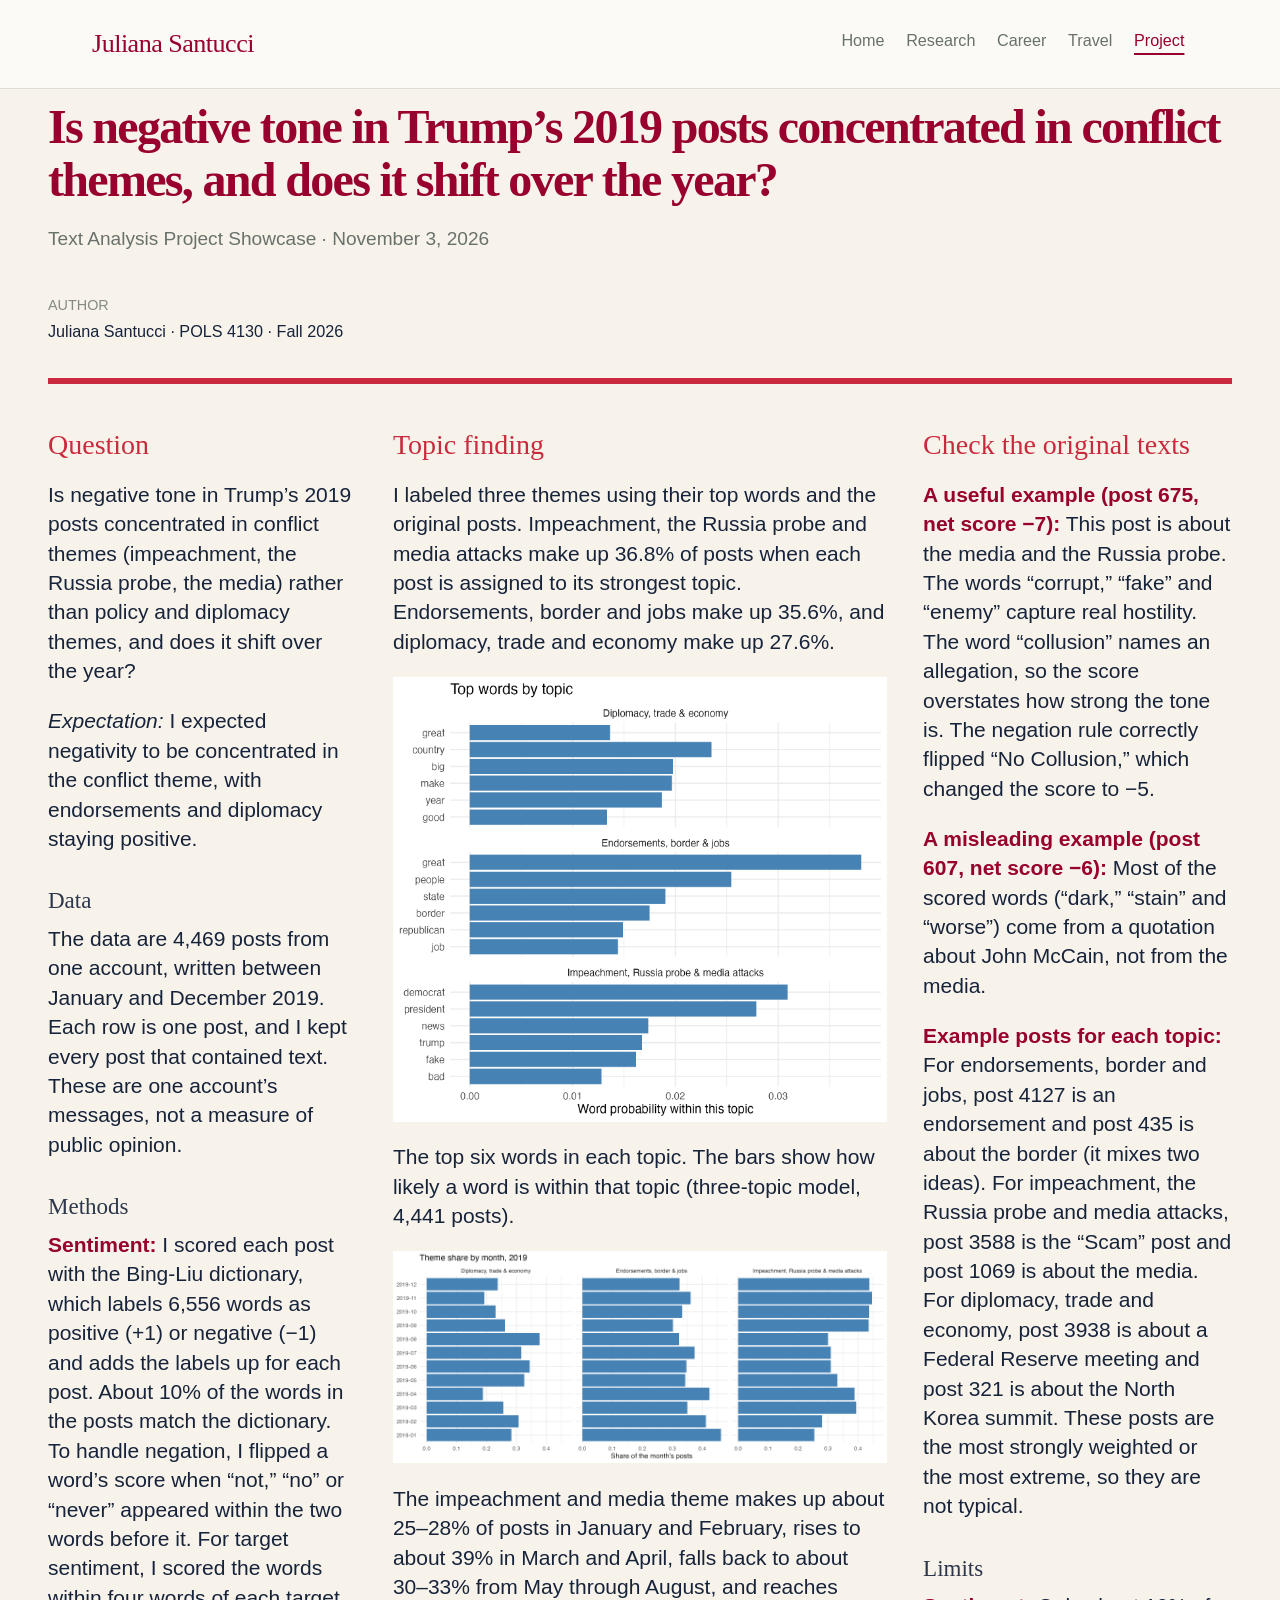
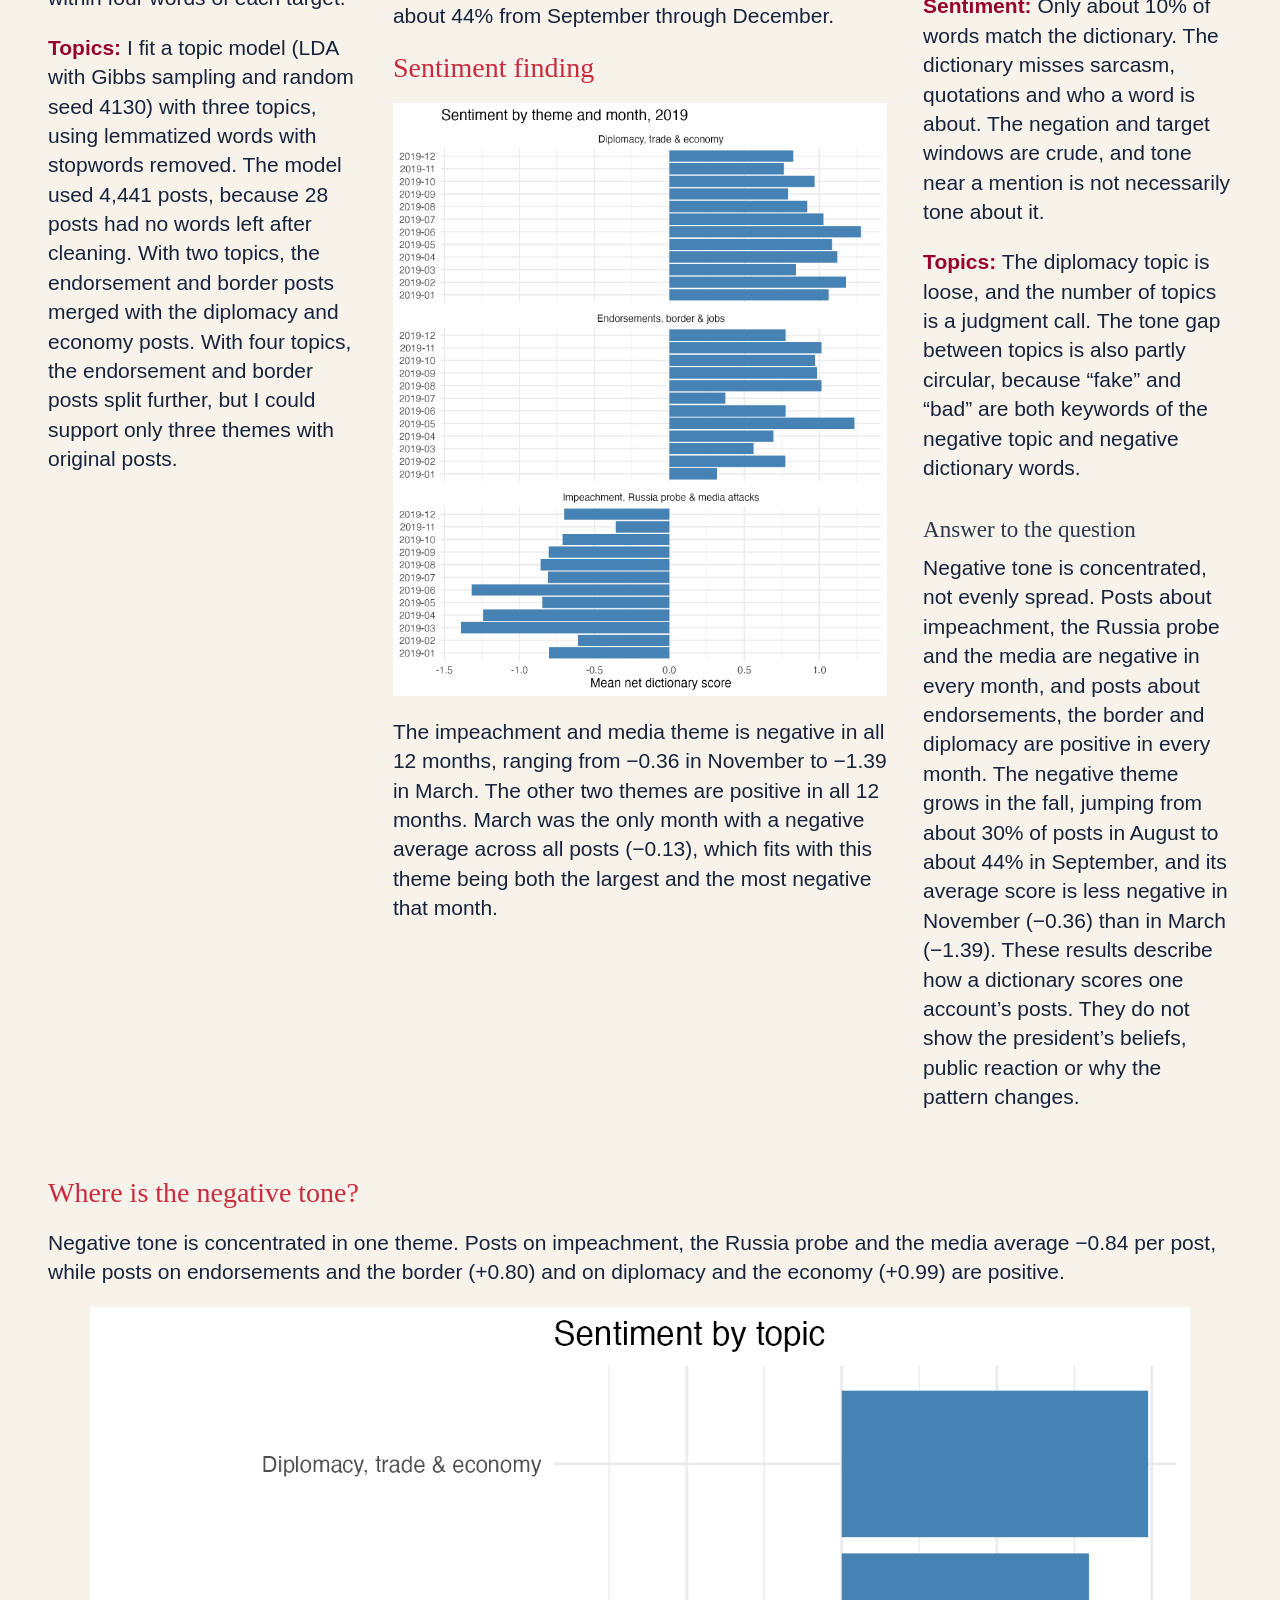
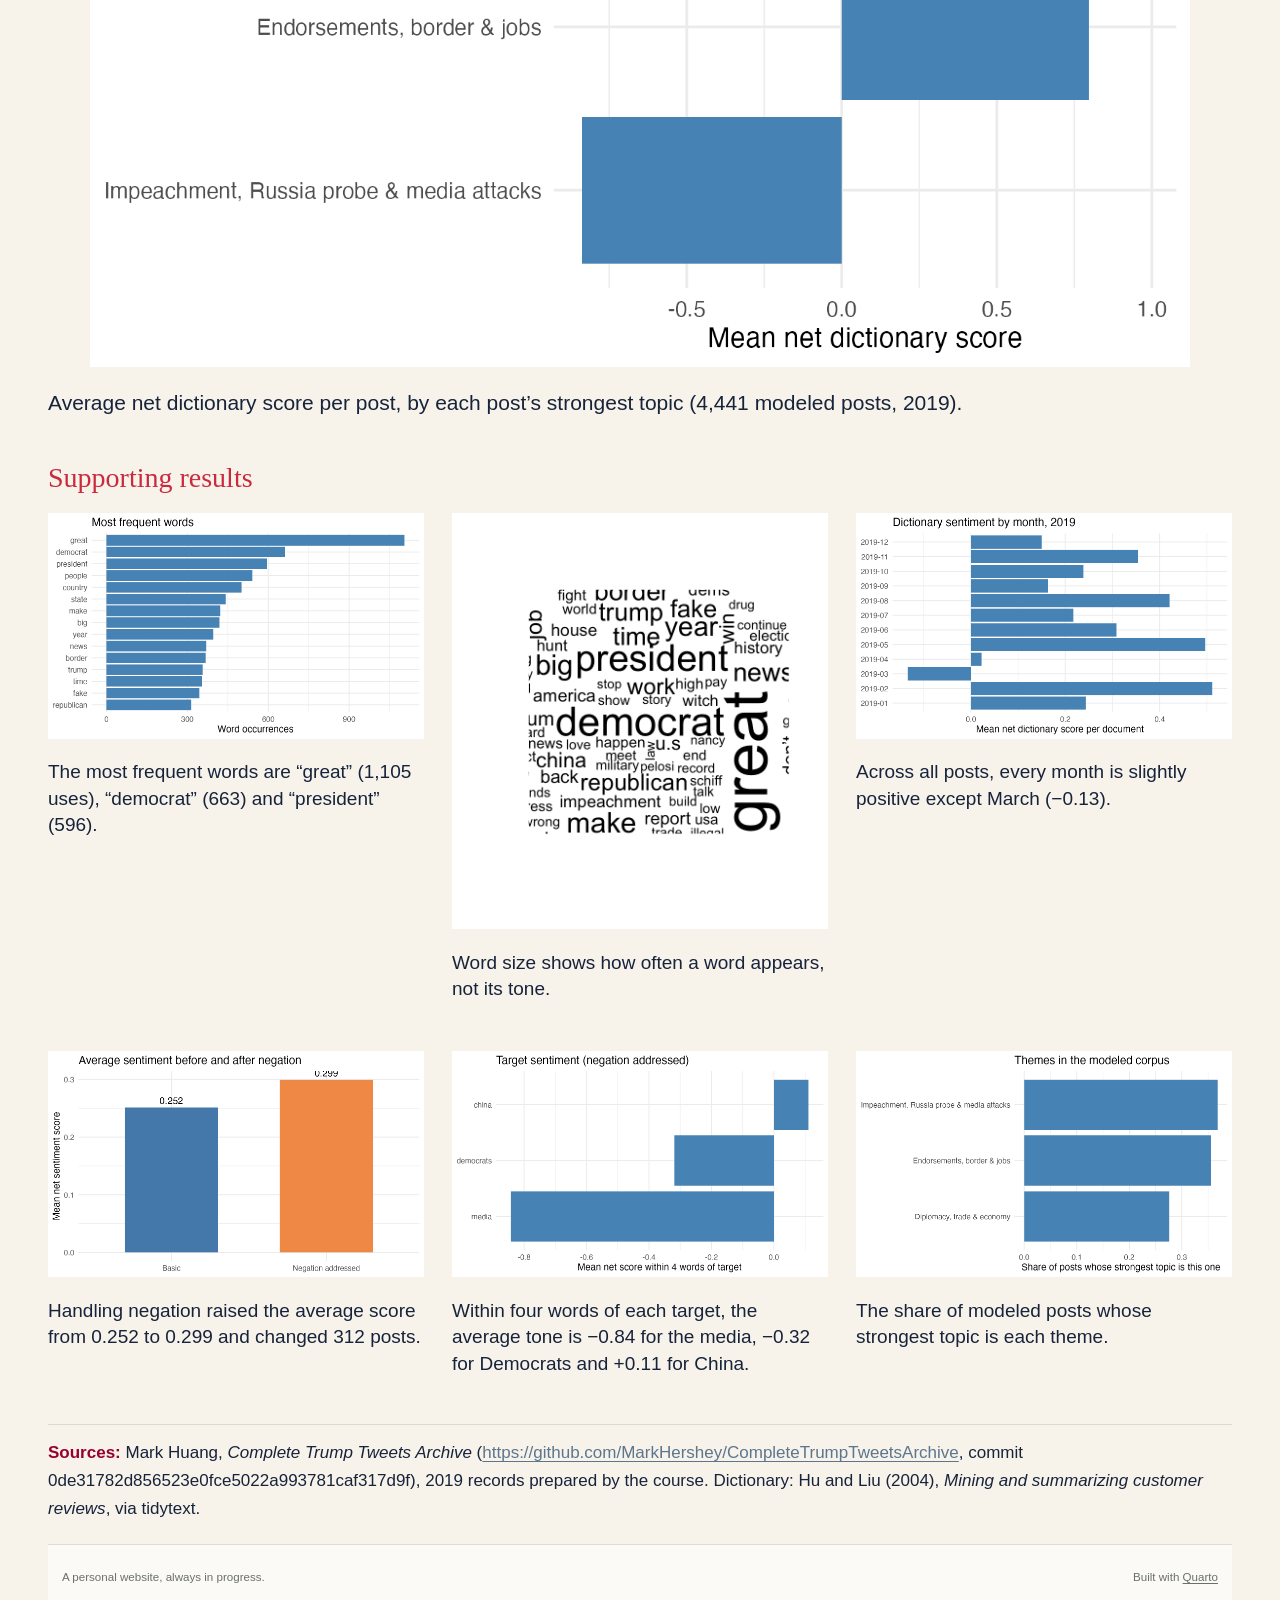
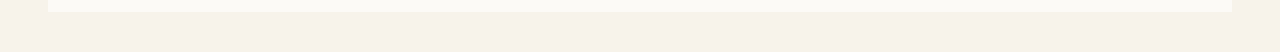
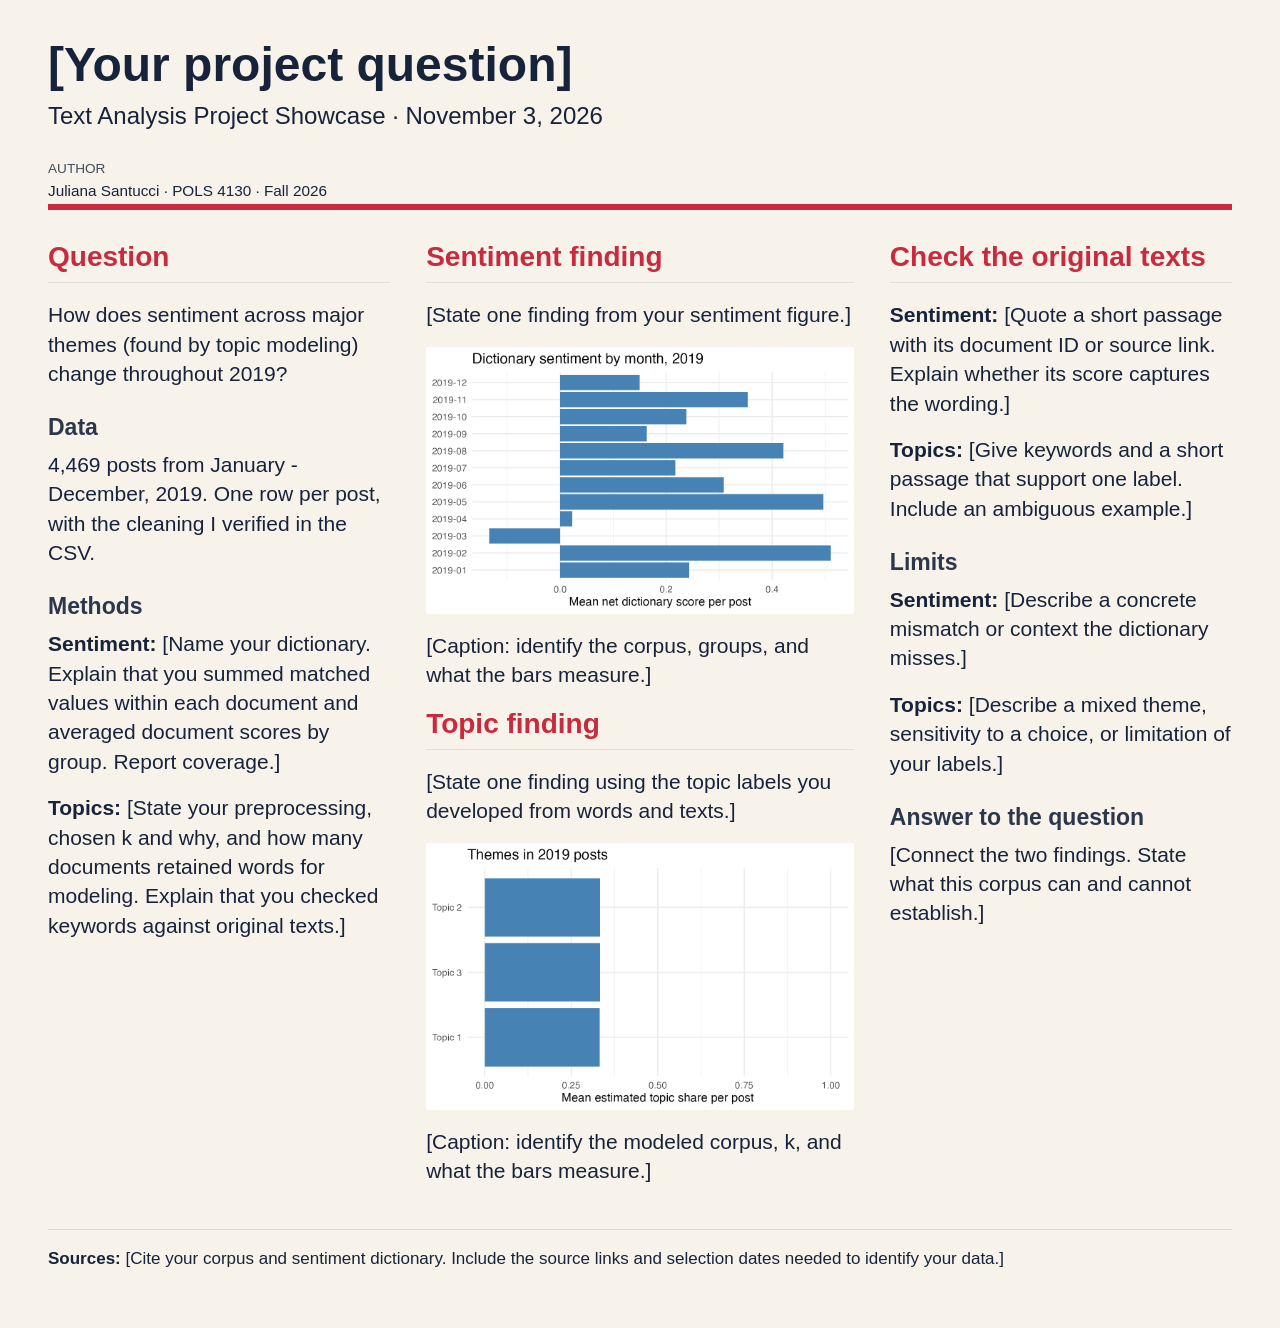
